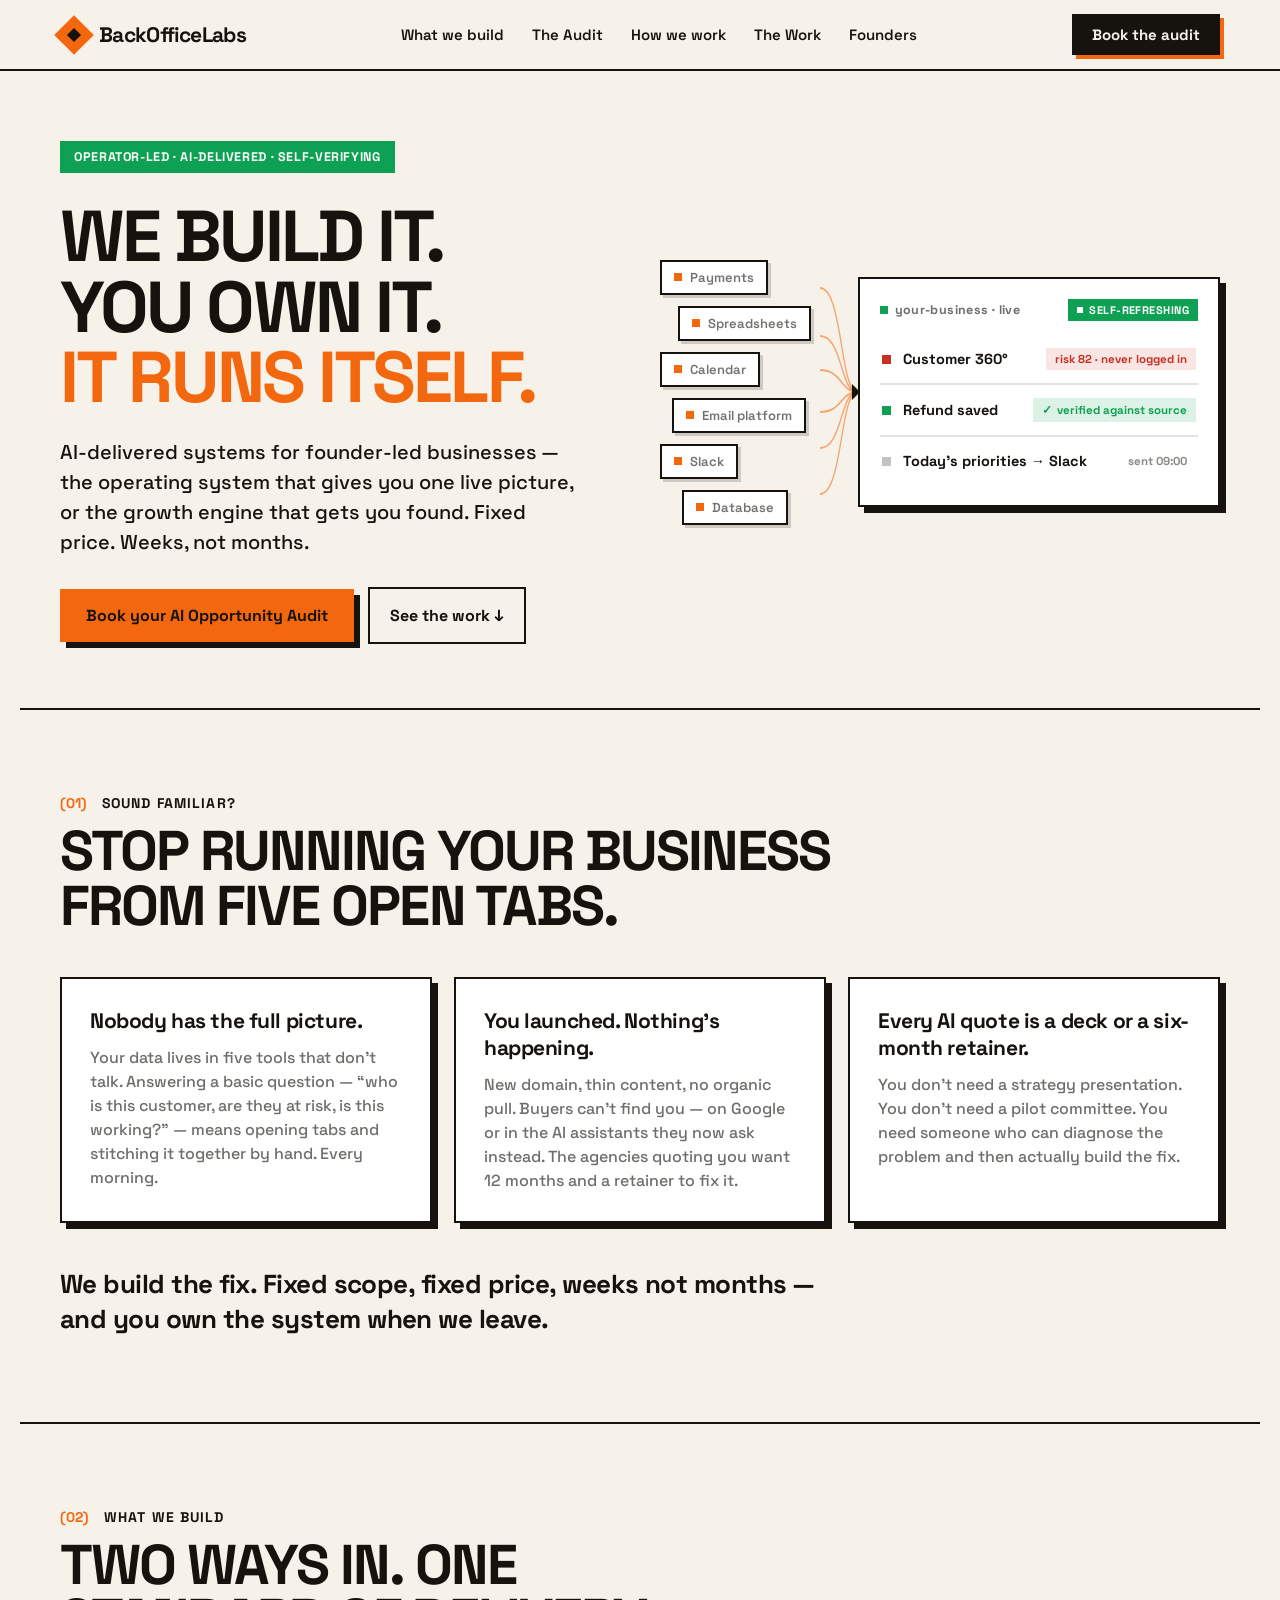
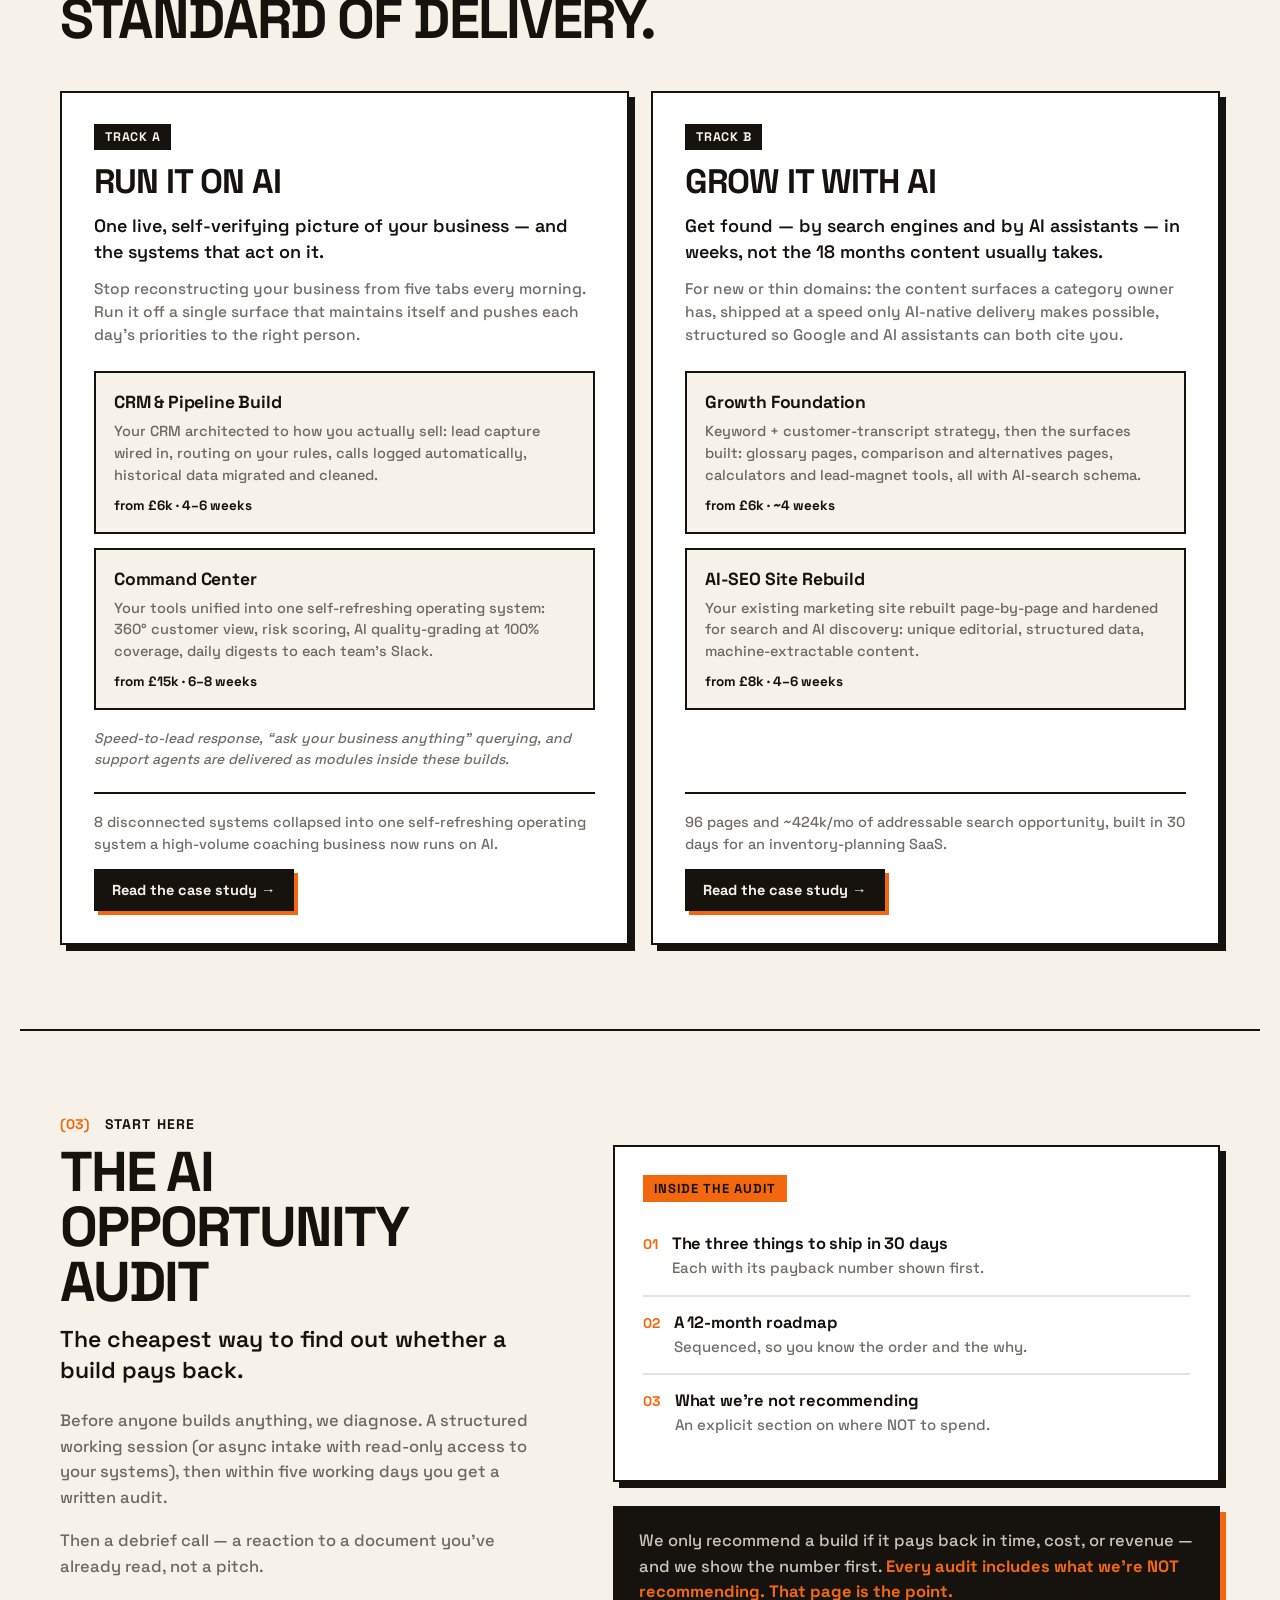
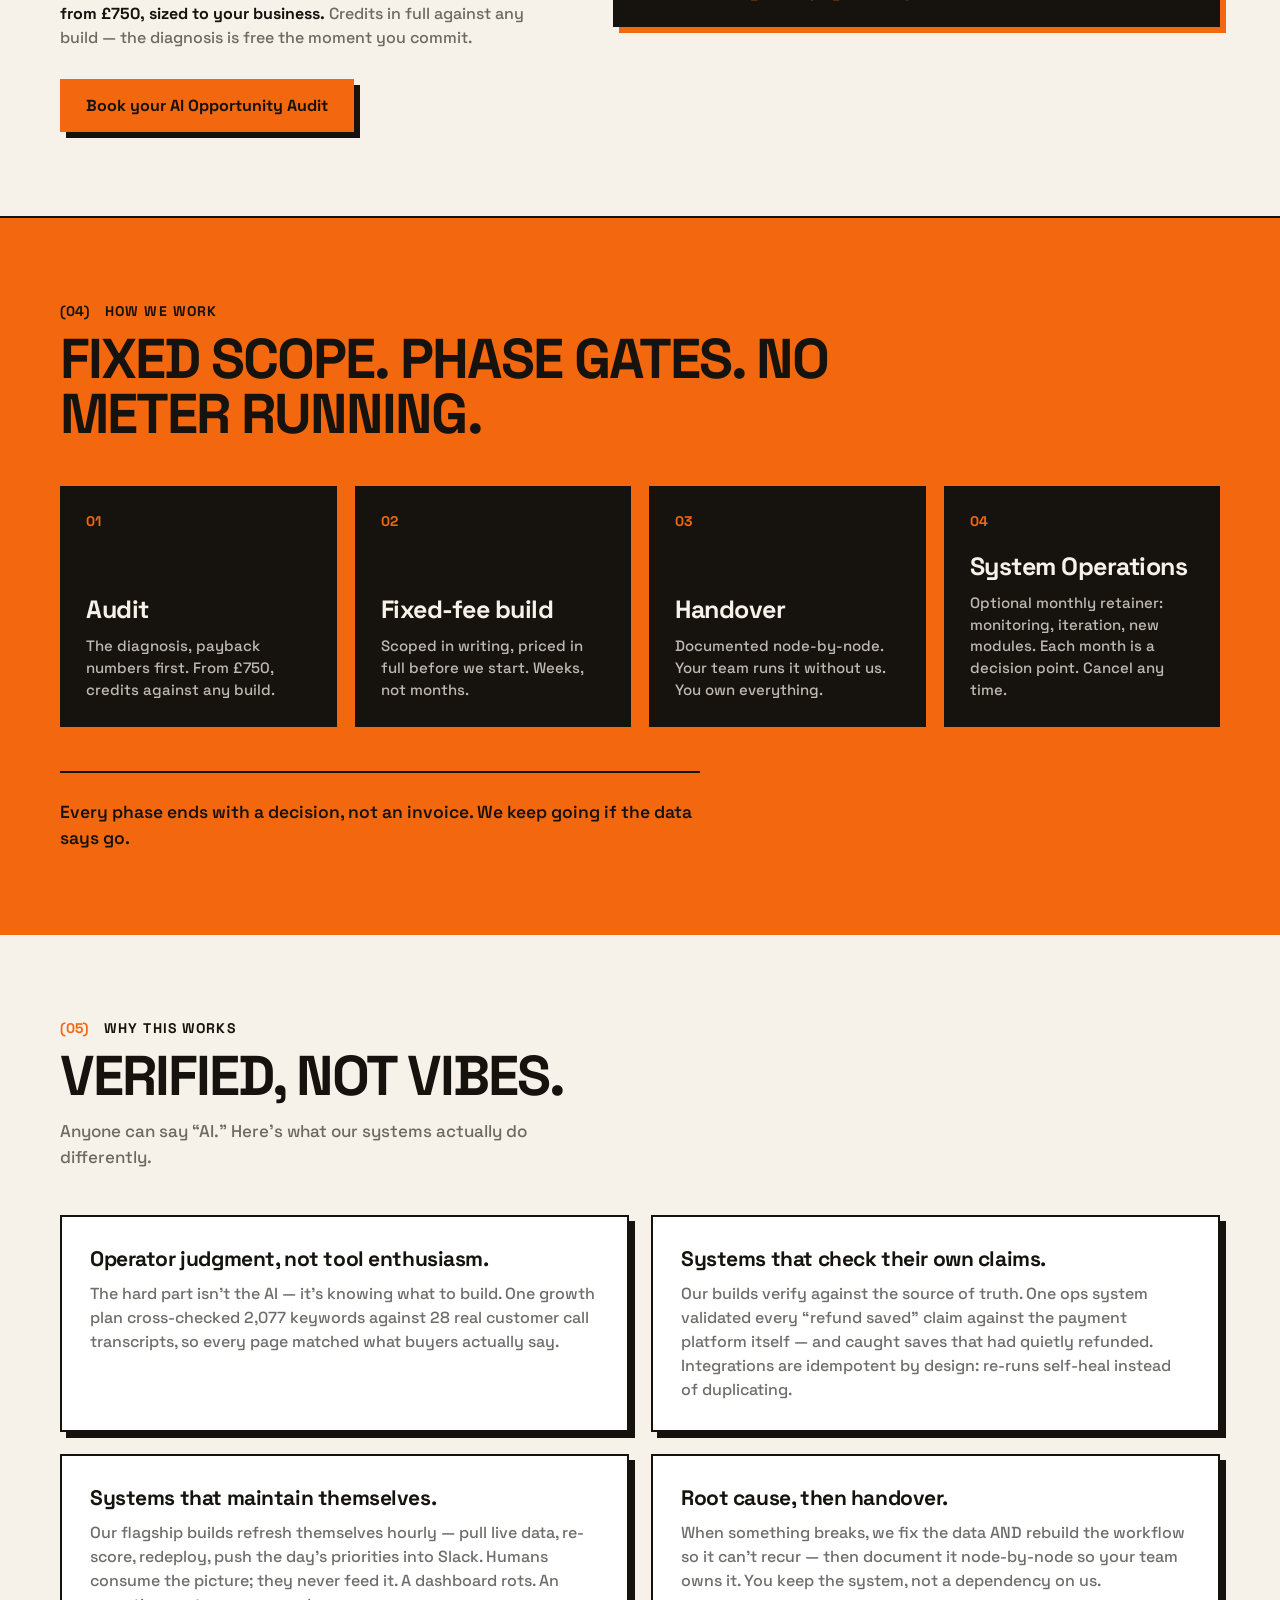
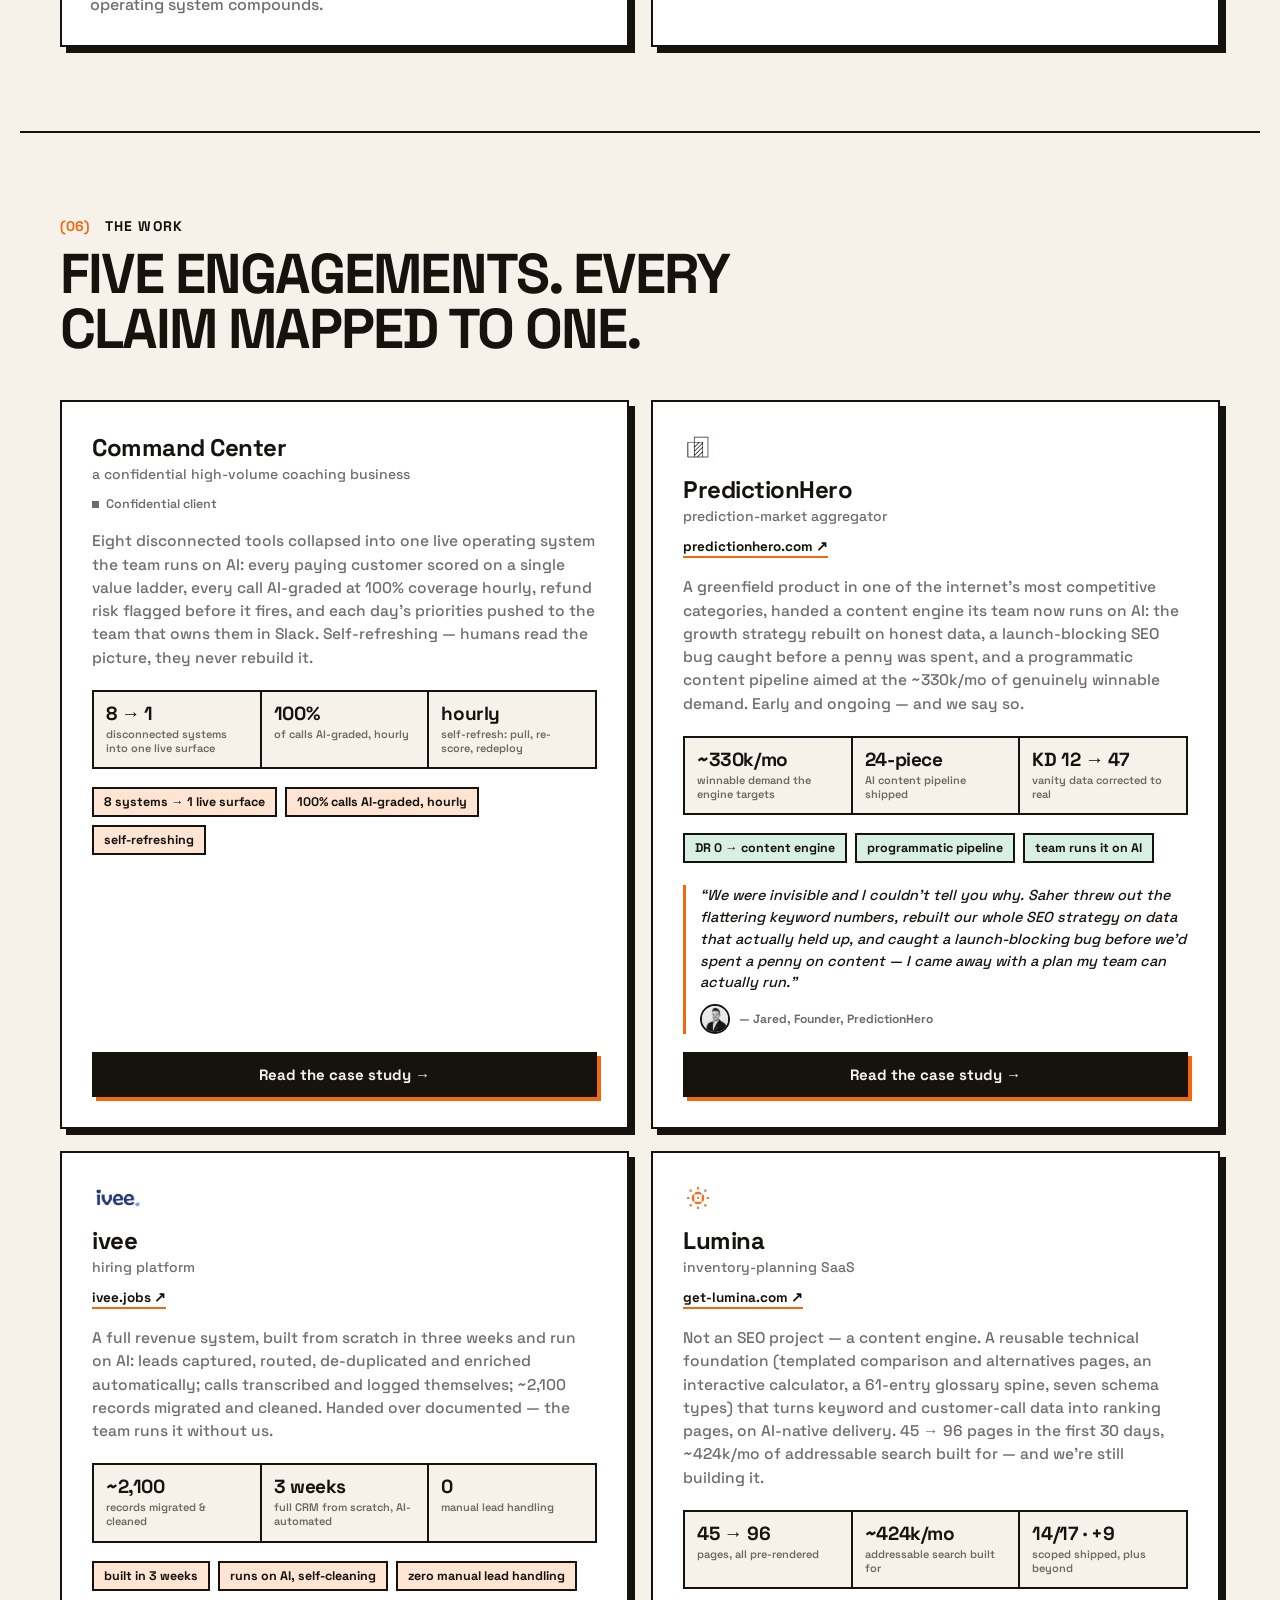
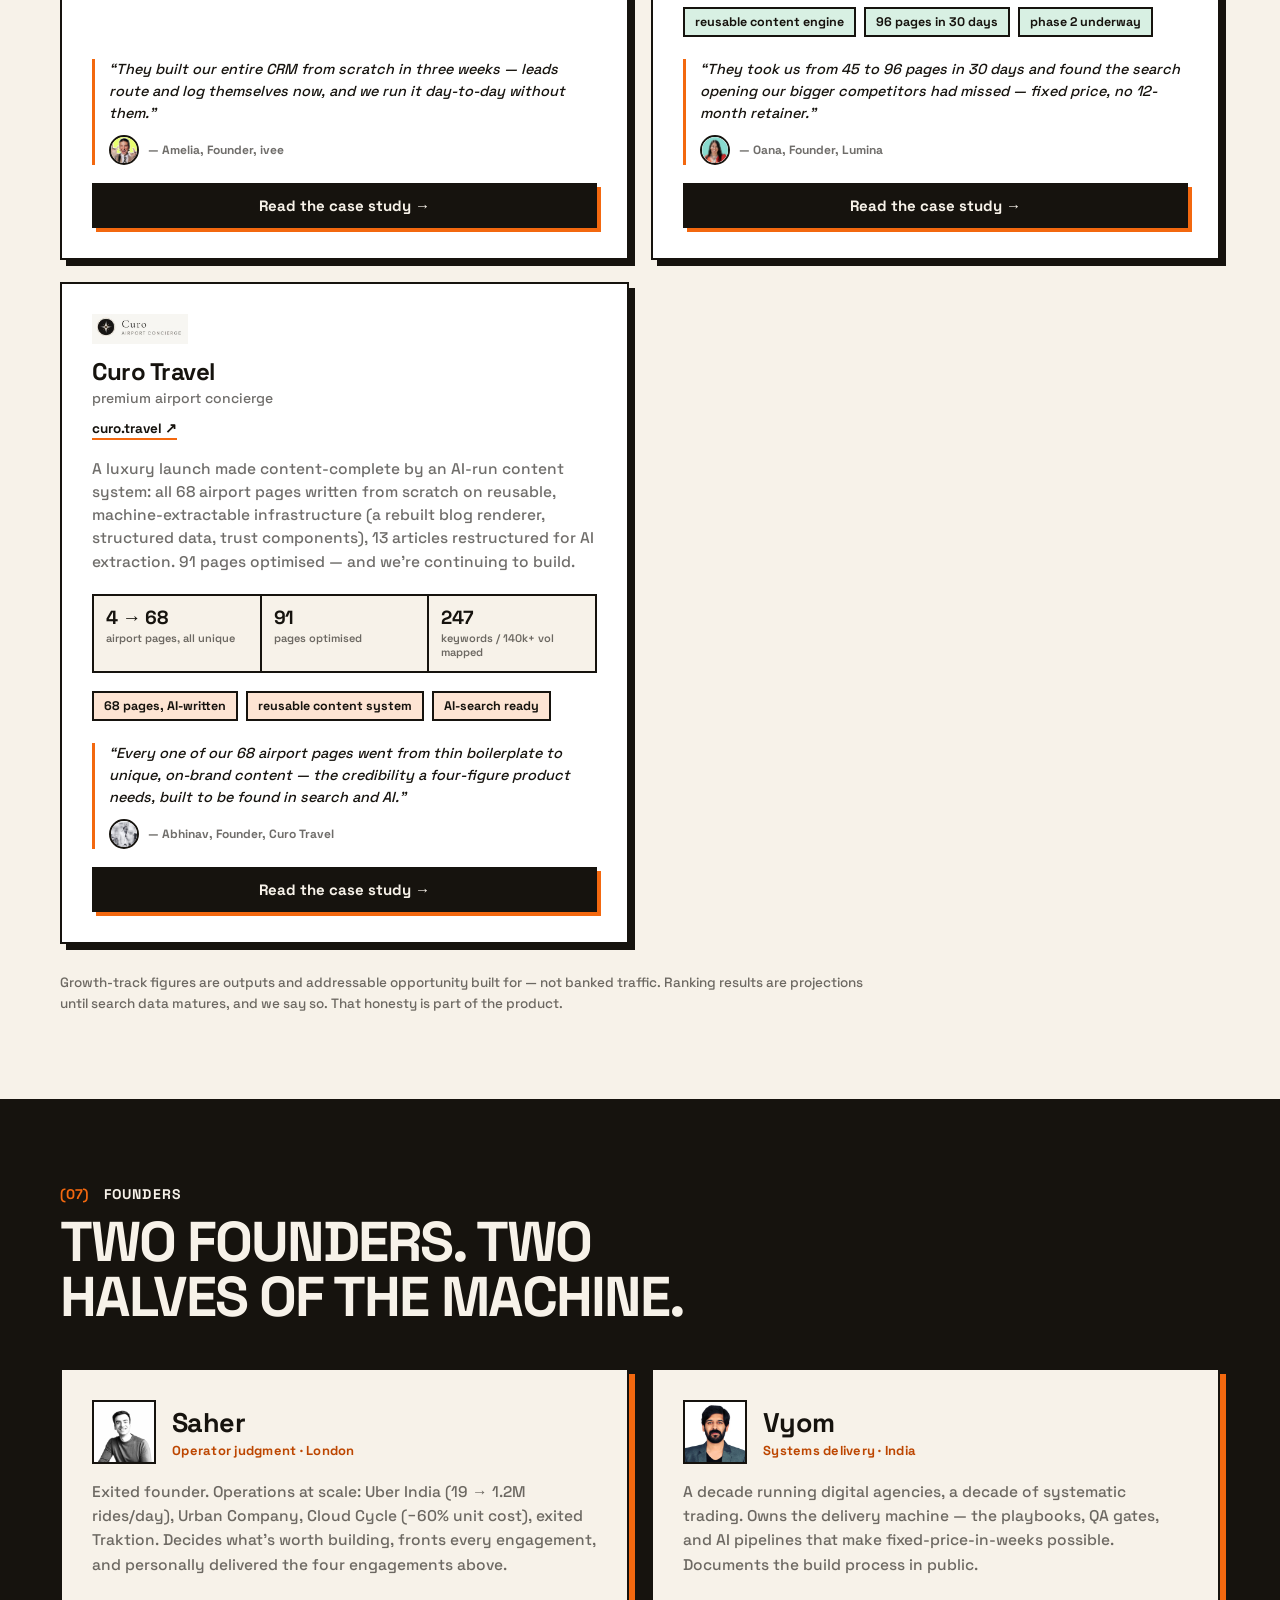
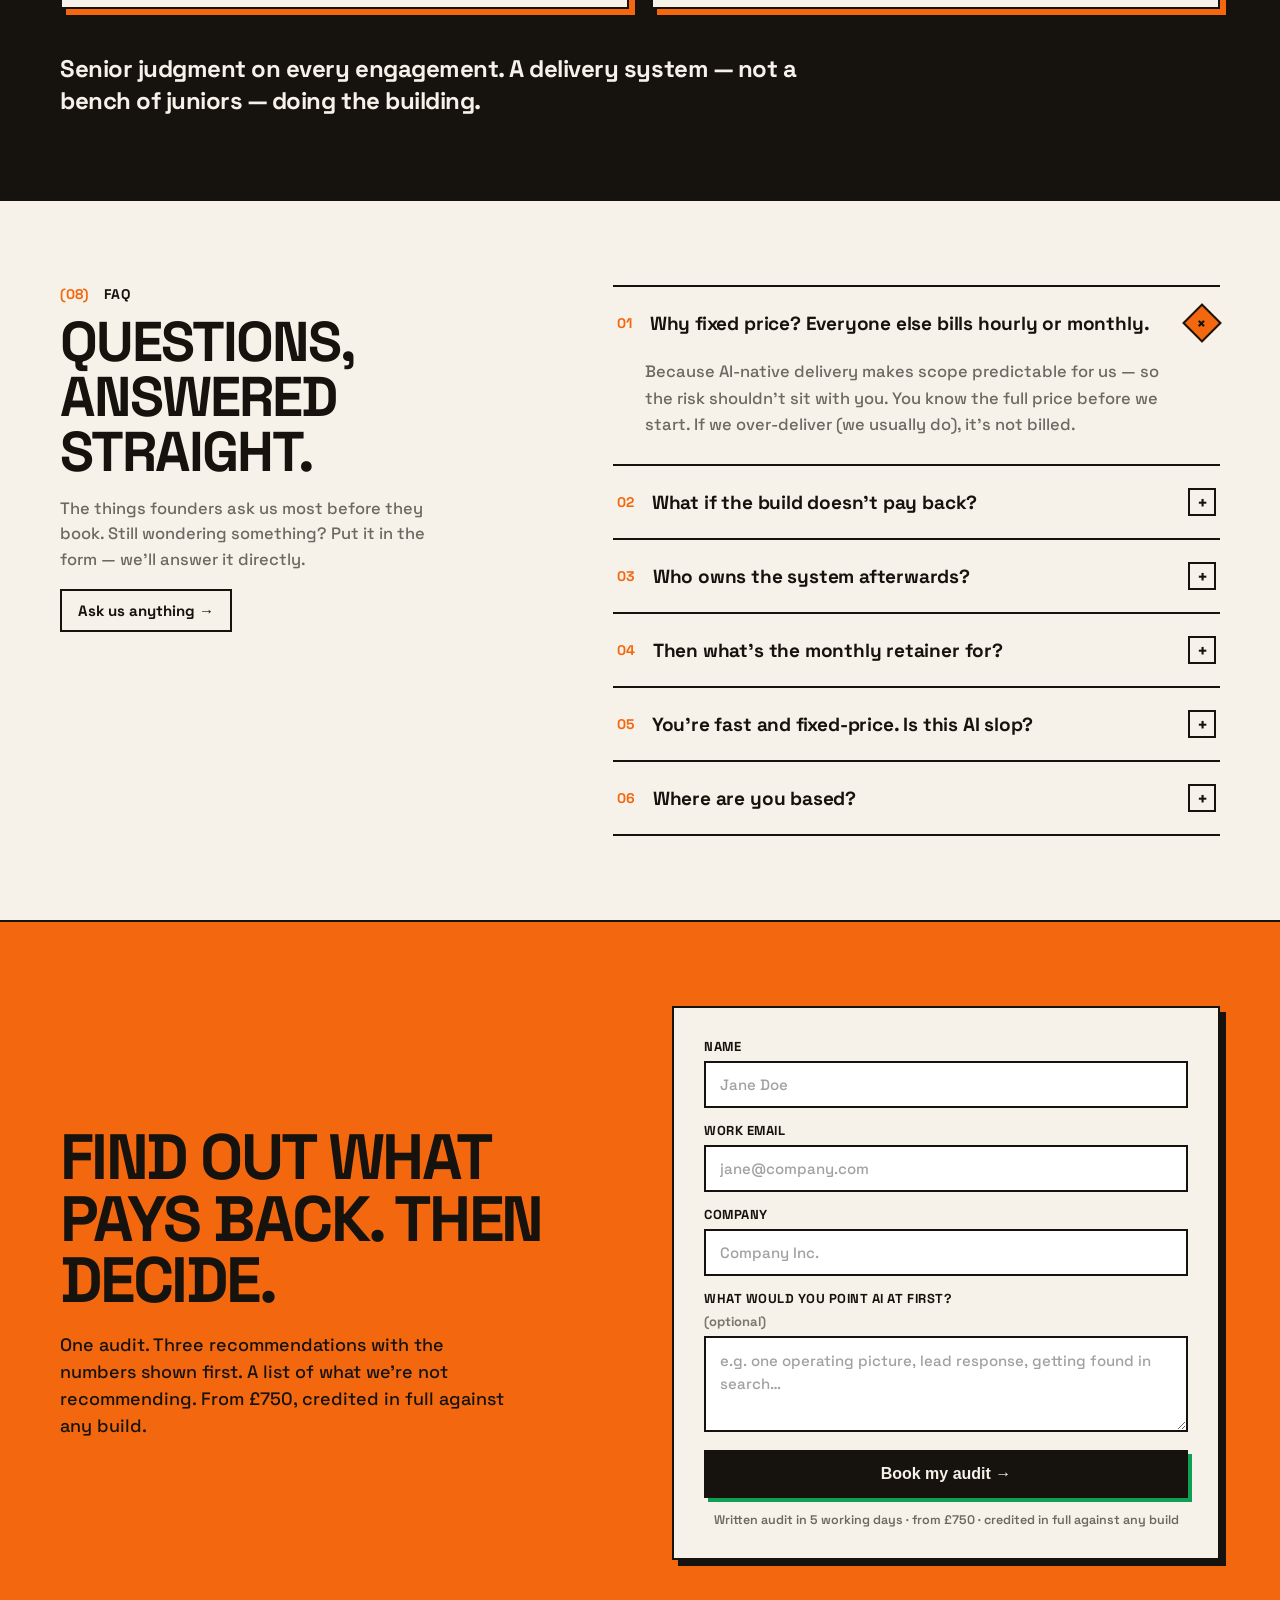
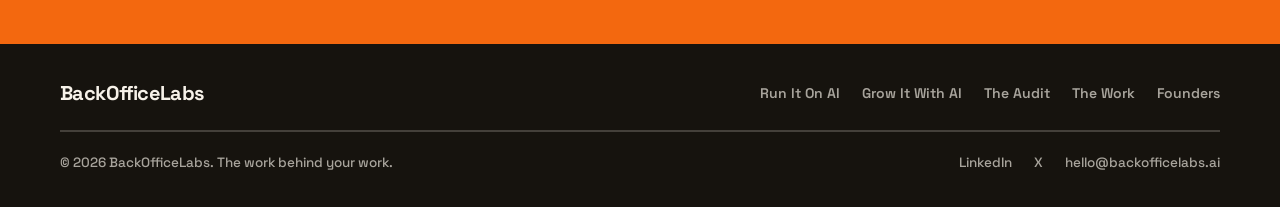
==== index.html @ 1e78a3a1 "Work: restore Command Center as the flagship Run-it-on-AI case (anonymised) Brings back Command Cent" ====
<!DOCTYPE html>
<html>
<head>
  <meta charset="utf-8">
  <title>BackOfficeLabs — Systems that run your business</title>
  <style>
    * { margin: 0; padding: 0; box-sizing: border-box; }
    body { background: #faf9f5; display: flex; align-items: center; justify-content: center; min-height: 100vh; font-family: -apple-system, BlinkMacSystemFont, sans-serif; }
    #__bundler_loading { position: fixed; bottom: 20px; right: 20px; font: 13px/1.4 -apple-system, BlinkMacSystemFont, sans-serif; color: #666; background: #fff; padding: 8px 14px; border-radius: 8px; box-shadow: 0 1px 4px rgba(0,0,0,0.12); z-index: 10000; }
    #__bundler_thumbnail { position: fixed; inset: 0; width: 100%; height: 100%; display: flex; align-items: center; justify-content: center; background: #faf9f5; z-index: 9999; }
    #__bundler_thumbnail svg { width: 100%; height: 100%; object-fit: contain; }
    #__bundler_placeholder { color: #999; font-size: 14px; }
  </style>
  <noscript>
    <style>#__bundler_loading { display: none; }</style>
    <div style="position:fixed;bottom:12px;left:12px;font:13px/1.4 -apple-system,BlinkMacSystemFont,sans-serif;color:#999;background:rgba(255,255,255,0.9);padding:6px 12px;border-radius:6px;box-shadow:0 1px 4px rgba(0,0,0,0.08);z-index:10000;">
      This page requires JavaScript to display.
    </div>
  </noscript>
</head>
<body>
  <div id="__bundler_thumbnail">
<svg viewBox="0 0 100 100" xmlns="http://www.w3.org/2000/svg"><rect width="100" height="100" rx="16" fill="#F7F2E9"></rect><rect x="30" y="30" width="40" height="40" fill="oklch(0.68 0.19 45)" transform="rotate(45 50 50)"></rect><rect x="44" y="44" width="12" height="12" fill="#16130E"></rect></svg>
</div>
  <div id="__bundler_loading">Unpacking...</div>

  <script>
    
document.addEventListener('DOMContentLoaded', async function() {
  const loading = document.getElementById('__bundler_loading');
  function setStatus(msg) { if (loading) loading.textContent = msg; }

  const FONT_MIME = /^(font[/]|application[/](x-)?font-|application[/]vnd\.ms-fontobject)/i;
  const MIME_TOKEN = /^[\w.+-]+[/][\w.+-]+$/;
  function toBase64(bytes) {
    let bin = '';
    for (let i = 0; i < bytes.length; i += 0x8000) {
      bin += String.fromCharCode.apply(null, bytes.subarray(i, i + 0x8000));
    }
    return btoa(bin);
  }

  // Error sink persists across replaceWith since it's on window, not the DOM.
  window.addEventListener('error', function(e) {
    // production: dev error overlay disabled (was surfacing opaque cross-origin/extension "Script error." events)
    return;
  }, true);

  try {
    const manifestEl = document.querySelector('script[type="__bundler/manifest"]');
    const templateEl = document.querySelector('script[type="__bundler/template"]');
    if (!manifestEl || !templateEl) {
      setStatus('Error: missing bundle data');
      console.error('[bundler] Missing script tags — manifestEl:', !!manifestEl, 'templateEl:', !!templateEl);
      return;
    }

    const manifest = JSON.parse(manifestEl.textContent);
    let template = JSON.parse(templateEl.textContent);

    const uuids = Object.keys(manifest);
    setStatus('Unpacking ' + uuids.length + ' assets...');

    const blobUrls = {};
    await Promise.all(uuids.map(async (uuid) => {
      const entry = manifest[uuid];
      try {
        const binaryStr = atob(entry.data);
        const bytes = new Uint8Array(binaryStr.length);
        for (let i = 0; i < binaryStr.length; i++) bytes[i] = binaryStr.charCodeAt(i);

        let finalBytes = bytes;
        if (entry.compressed) {
          if (typeof DecompressionStream !== 'undefined') {
            const ds = new DecompressionStream('gzip');
            const writer = ds.writable.getWriter();
            const reader = ds.readable.getReader();
            writer.write(bytes);
            writer.close();
            const chunks = [];
            let totalLen = 0;
            while (true) {
              const { done, value } = await reader.read();
              if (done) break;
              chunks.push(value);
              totalLen += value.length;
            }
            finalBytes = new Uint8Array(totalLen);
            let offset = 0;
            for (const chunk of chunks) { finalBytes.set(chunk, offset); offset += chunk.length; }
          } else {
            console.warn('DecompressionStream not available, asset ' + uuid + ' may not render');
          }
        }

        if (FONT_MIME.test(entry.mime) && MIME_TOKEN.test(entry.mime)) {
          // Strict artifact hosts allow font-src data: but not blob:.
          blobUrls[uuid] = 'data:' + entry.mime + ';base64,' +
            (entry.compressed ? toBase64(finalBytes) : entry.data);
        } else {
          blobUrls[uuid] = URL.createObjectURL(new Blob([finalBytes], { type: entry.mime }));
        }
      } catch (err) {
        console.error('Failed to decode asset ' + uuid + ':', err);
        blobUrls[uuid] = URL.createObjectURL(new Blob([], { type: entry.mime }));
      }
    }));

    const extResEl = document.querySelector('script[type="__bundler/ext_resources"]');
    const extResources = extResEl ? JSON.parse(extResEl.textContent) : [];
    const resourceMap = {};
    for (const entry of extResources) {
      if (blobUrls[entry.uuid]) resourceMap[entry.id] = blobUrls[entry.uuid];
    }

    setStatus('Rendering...');
    for (const uuid of uuids) template = template.split(uuid).join(blobUrls[uuid]);

    // Strip integrity + crossorigin — blob URLs from a file:// document inherit
    // a null origin, so crossorigin forces a CORS fetch that SRI then rejects.
    // The manifest bytes are ours; SRI protects against CDN compromise, not this.
    template = template.replace(/\s+integrity="[^"]*"/gi, '').replace(/\s+crossorigin="[^"]*"/gi, '');

    const resourceScript = '<script>window.__resources = ' +
      JSON.stringify(resourceMap).split('</' + 'script>').join('<\\/' + 'script>') +
      ';</' + 'script>';
    // Inject after <head> so the DOCTYPE stays first; prepending the script
    // would push the parser into quirks mode. DOMParser always emits a <head>
    // (synthesizing one if the source HTML omitted it) but may carry
    // attributes through, so match the full opening tag. slice() rather than
    // replace() keeps us clear of $-pattern substitution in resourceScript.
    const headOpen = template.match(/<head[^>]*>/i);
    if (headOpen) {
      const i = headOpen.index + headOpen[0].length;
      template = template.slice(0, i) + resourceScript + template.slice(i);
    }

    // Parse the template and swap the root element. Scripts inserted via
    // DOMParser/replaceWith are inert per spec — re-create each with
    // createElement so they execute, awaiting onload for src scripts to
    // preserve ordering (React before ReactDOM before Babel before text/babel).
    const doc = new DOMParser().parseFromString(template, 'text/html');
    document.documentElement.replaceWith(doc.documentElement);
    const dead = Array.from(document.scripts);
    for (const old of dead) {
      const s = document.createElement('script');
      for (const a of old.attributes) s.setAttribute(a.name, a.value);
      s.textContent = old.textContent;
      // text/babel scripts with a src: fetch and inline. transformScriptTags
      // does XHR against the src, but blob:null/ from a file:// origin is
      // silently dropped. Inlining makes it a plain inline babel script,
      // which transformScriptTags handles unconditionally.
      if ((s.type === 'text/babel' || s.type === 'text/jsx') && s.src) {
        const r = await fetch(s.src);
        s.textContent = await r.text();
        s.removeAttribute('src');
      }
      const p = s.src ? new Promise(function(r) { s.onload = s.onerror = r; }) : null;
      old.replaceWith(s);
      if (p) await p;
    }
    // Babel standalone auto-transforms type=text/babel on DOMContentLoaded,
    // which fired before we swapped the document. Trigger manually if present.
    if (window.Babel && typeof window.Babel.transformScriptTags === 'function') {
      window.Babel.transformScriptTags();
    }
  } catch (err) {
    setStatus('Error unpacking: ' + err.message);
    console.error('Bundle unpack error:', err);
  }
});

  </script>

  <script type="__bundler/manifest">
{"89759ae5-6e85-4271-bf36-8691ac67540c":{"mime":"text/javascript","compressed":true,"data":"H4sIAAAAAAAACuy9eXvbRpYv/L8/RcW3Y5I2BcXO9CxSKxlFlrs18XYlOZm+bl+pSBRJRCDARoGS2Ym/+33OUisKlOw4PT3vO36e7ohAodZTp06d5Xd2Hz68Jx6Kfy+Lqaq0EqdKTlt40sAfWa6uVVmvlqpqs5/[base64]/gLfR5VlQqH4hvTV1D/n4k9lydVIyqNL3ASulFJpe5+JZ/DN8OuIrBO6+HUBv3WxwI/uOXX4RW5cwW4wIZLqI4ED9/GI32730YwoSMhTcBtpM/i8FaK6Hbppi2g/1794S4lg1RwQ+q0VD6QAwe/2v2dfaY3u/[base64]/er0/PB5/2cwx7KMv3p2evjH7c3NGjlPtXd2fnpydH7x4tXT4/6PaSkvlnWuOv09ffXs5Pnx6ZYeNzUsVpP48oeTp7d8eQ0rGn959Orl+fF/bhnstK5a9b4z1mevTn88PH16cXr8bMtE1c2NbPKLRs06c/Xm7DWwii0TtdYrYDK9Xz4/OdvSb/P5RVnoTu9fHL941f/pUi3r+Ivnh//nz/1flPJvm/iLV8+enR2dHh+/7P+sns30tFGqct++OPzzd8cXJ+fHp4fnr04vzv784rtXz93HRasa2daNKf7s8M1/JkoP/v3fTckBFLWcZa7aE37xrBou5Wai8PekVMRlhShmInyBfLFal8jPDJsNCnzh8WJTjRCNatdNhV/u46MP9/A/0G/3fVs34qBn2A8ehA29TRZ7B/0Ky6Wm5d3+PTu+ziiwFwH774wjKBwMKBooPt2Fc1uIh+J7pVZatI2cXtHZp8R03TSqgkNRr2Q7Xagmw7K7Pnc/okJPbRk4L7A5rhoq//eialVTydI+gJGJn6mGermqK1W1H/jtLv6XW9/D/kJ39+/a3wl0ZKDhdJgV83UjkaT0eroQUotFfSPKupoLWYn1Kpetogr1ol6XuaD9mItZ3cASFK2olMrhEOof/HfQ4BG2ZkffNrLSBbQcjSD++HDa/u+1Wiv7ZTDwMU3lrnjDJ1KjVk2dr6dKTNRCXhd1A8O/xDGr/A0OSF+CUFOquZxuQNJQGVGUxo4W1fw5vtoTM1lqRU3kRX4GNaxLRW+pKi7zUfNf31SGVKjsefwSRDb8wiy9uFnUZgXqm0rIauNeQlnZCtnwSnFV5UZMFBz4IAW0zXraqrx/jV5hu78pbdomn6rJes7tPmvkEtf2g+GF/PHx+7aRZ62cXpkiZmNaLqhVXGqo4U+z583O760RSxsewDuePkr3M+u2KA5cf8LWXft36wH1ASYL6BlLiWK5IpmI9mhRAW9WuZhsAopqFIj1QFT3tvV+rsxqU+1mSm/5Bgsf5rmq8vUyGK8bKiyc5koHAxzBYZ4DD1EwZtHWKzHDMd8s4FIBL2hkQOtEp9eyLGBP5fe4UmDx6ZkbeXNLzT466JlkO7nQp6cKdn2rSGZWbkLNDO7olZoWs2IaTf29e95A4ZU4uOMs7/ujgS+TfYcXwxGcgIOBI4fw5PKp1R1Qu2Lnc/4zG1VVcAKfTeuVOnx9AqsOfA4X9vj9SjUFTk0pjhoF83l8DUv5J1nlpRKHr0+yoJojOV0ovh7YqoIS5/Y4OG/kFKjBb/FlLa4q4HuT9VyPxWRtTp2VamZ1s5QVXEGVbotqHg6AePWfCqDecBD4Wot1pVv460Je10UOd+dnsizhFiRmSrbrBi/Az4qJami2dbuezTJxUrVAMnjmUFNED2JaN0os1XKiGryaLeG3krooNyIHYhGazhHoK9ZYaL1WGpp5evyDmKyLMtdZOAykstTMnOMBc7Mopgvq5FCPTAOKqVrc1M1VFnDgM7zwnTBn15bvp0WWvZ7n48433km/1/ei+xWePXvdR/bk8DoX9TzrPVDSL/ZvqakrdKQe+7tvshFTWZpruNKw+O2izjW8keI7OVGlWJXreVFl+AV9dlKJ16evnoohyFGVWMnplZwrLW6KdlGvWyGnU6WxUiIrcwrrEV/x24XawJkvSjVrQXCzD4pKt0rmuOKWV9/IphriXmnj49GxIxDqhkAkFyVuF9nM17BndVaqat4uxvAEqAXUD4dNIzdDLPmNeCy+pY92xGOxJ74ajcXFldqIA/F4n/76A76nH48e+UxQYK1vsdSOePzObxifvtu3ZS1PFGLVFFX7o2yqopoPBzC+wVjQCKmfo+hcvUf/s1OimqZuPm5Ontx9Up54s/IkmpYnbl6e8MQ84Z+9U/MkPTdP7jI5ONK7zI4/PUEVJSgoowqMrMiaqelCVnNUMIEyqqznxXQsNvVaLFGHeSOrFsgZVFHmO7pfoIBal+rHol3gkflUXWc3NzfZTxro+kaVZRYszlZB8iO4xL5XnxFe7igGDUfBuU5f4/15MAqJZylbOOAHX+qBWymmGPgPaGamsh2+xTrejQJ5RemyqNqdvNBwCuxU6j2o1ypFauMdwxR2tZypHVBJVfOdaa2aaSyyQEswv8+oQ9z0Uq48bWXRqqXfeRY7zrBaems7N8LT50g2arYu98TpS+/WkSu4IWpRV0QKq0bNivemN2FPsnWlF8WsHQ6Y0vbEQDzieaNGflTI/CropCyh/roatAL1qatGyRx5aCZXq3IzYg013n2mEsoULTcMvLpR8kqLk+N/2xOLtl3pvd3dedEu1pNsWi93Z6xi38XZ3aVzeffx1//8+CtXx12XpKp36CYK/d4p6/mchRP494wnHfR5bQ0XKup/BkfJkPfDW9x078Zmf4yjuRtFNxdY57zIYSLPWtkquqE+q5s31bJeV63K7XWNL1zxAfGyrlfD1XpSFtMTkIuqqRrj6aaal57U7e/DC3u7RAVQ+HHmvfQ3m726vqQ9G1Ty4IEY+g8y0K+UcoNlf/klKJxV2C0Qm+mcLqV2+wyauiGy+h7PorDdR+J+dl888gYY7Ok7TuVb18K77u7pyPJ06Nw/[base64]/QSfwVBz+hLAuEZdgn1JFRMeUqTo4WaXmlxs1AtqPzqBtcSuSEOUxetr90ptF1jq2VZyUYujZoF5vhDtLlQbVSYHzfKnrBwEXL1MBf/eVLXpZLVB3HerBUQOLc4ptuEqKGnN4VWXheausXrsX0yK5wiaJeVZi+onj1PLxB2tKOCtfc/IT6M78Vz96xupkq7lcjYosnarwp5uyiq6/pK5TDFFVB/ofmKCARoqpqqppVF1W5oS90olI8fPqzq9uFDoEkpnr56QbpISQyZPzU1/BnkF7mxc4s7FtcRGwbxBpql+nW9BLpXK7C4gSKhZdWf7Y9Z8YHmfbGQmgQnUOqsW3GpUdCADXgjiQPgHsnjjuGc3BRliWVoNsQlTZLdFESll5ZFYHkqa+q5tH36sShL/gCty+7N04IVp5dxLz6WSmmaaCUbRdfTDsl/awjpA44d7+JHOAlCzlrVhBuHiKS7cb4lceiDx2MEnBZWGytLuII7qmUWRd03OoykCpQoX1XIIpBcrTK4ZwuM7UhS56noP3wHM1f9YNS7Z07VqpS4a8rSDBAJLBOH5Y3caBSXkG7rxicyUFCskRKpuE/3vE4taHjCs0FqUSzhu0mpuoSpGkWnl5ivZSOrVvHCB3UgLcJGXi5VDg4M5cas5VjwFUE85HswLFTYAyIEXkMcGF27cbcyn4FZqMscFIvrTj9/E9Il49kHpNBStQpnWbxU79tofv970jqTGY5qK7H7w/902m+85rYQ/5kCPxih1xOt2oj6kU3imaHeF7rV9lpwAXeUoprTChXaVGaGz5+yvR3qX6oGr7cgMbRqvgnENHktixK1gG2NR4CpjwWjAlQ7qKUryPC2BprOxPmrp6/2QKNaayWCLoHYZS865hLzUOTrhiheYYf+vmS9kk1byNKjan7Cp1lbw47GfuUkCf5dqP7lb0DqZ8wit5G5Px2fTuWGGQ/8+5w1mLF0fiBe4Rpk9Nu+VstVu6FX7k5HbfIHs0apv6mhV3C0H4vE36GzEAryC1WuQHMNwjDMG04+kT1S5cy/qfjisZ0mK30MgfY1Xl/B9WTMC9mYSUF+jmXg4gj/3XfP+SO8tOFfqAs4CZpH6YmIQDRqpscoBcO5wrMmRV7MZooMqzRJJfQgu+cagg/FgT+RTutQwPIWf1N8oZnJddmaUaBMhY5xSpairhQ4ZejYRGc0XZ6FzrZsKjqwVf7yS/KGYdXNdmo9vUGhQ0ustaXa1d3GH2PpwMoD9CmX+khpwJm1P5ck8LnlgNt7aHX6vkQOHW3WldCbarpo6qpe63Iz5g6yBh7aVWANW6OyaqIE+x6Itp7jdTATOKFTWZnjBS479YoUXFSbZYt0ceEZUu/VdN2aW49hd9BL00lUDEyp7Xv2zgFnce4PnFwJPSZpT7rcr21sLw0TxfcQYe45q7oA9lxRhdCX2RrNZUM4D4MZGmXipFOPVRSsV3hmWppz29tqulHBCt0JOcoIDmmwuODCapzRiXJ7nuqbNfWSNtxDe/qjTsSOHpbMGyCSVKOmqrhWr5E9wVafqFndBL4w0TVrjLcmJEH0zgx6DK8MS7O3NtDtTJQhH+BY7FUJnfVWKzyGf3GH523nce0NsuWNxP+Ml0x1l1Pc+Bm40/wjznJt6NI/x31dQqxpgAMlzesslftOCOlT2HeDYzexYLa+SPsdd8sEjsTRa/SfcGd8u2jqG1z8Y9Ty2aN9mGXZaE+08ooUG3wW1TOenGvZFGSObmujfwJlFGnYnIoWBUhiatvryZww0TlvskjCYbflPmEmkk/Co+Uz6Wo+WVPD3fh8Wppfr6PxtYy/Uj/zSdqZhx+5PZncWDMJJ8WdNmjPDvXUFcEmjbdliiA9TQrTpEeFHT1ISIhP1apRoPfOQcTX5mCAv62zOt4AQdeOkm4xNQ4b8EsRk9dFNeWpB1ESqZjc2eFWx00ArSxB1hw0Cld3XrNf/bK+preivoYwC2LlVB/4GTaVmFhRG3xIWAV/o5yKfa7aFkM0YBtI2OjoZjnQLAI5Jz4n6qPlx84ADvrAciVPQ/t2YH8Mxp4JYCmvlNBweMPmATUxnMogME6bAuUSjUTHF1TRqL+ulUZpl40AAZmSch7qWjUoCoE/DASNlGB+ywbvxlYf7OsT3oYX/jHYdCjigs5rDGYBBgmWPyvv0BjEUCtFfbmzYe/rJ1//8ygbvCNGuX/Pm0pYC0NSRV2xbTKgaBIzyXRRVLPaHQN88aJaXrNhZJjYLWPhV+JMR3PV7iW97MxFcjj4UuOZAtvWLTw6kpSyqMR/yGt5hmsXEnkmvtQD6u/br97xH4/fOWuLcFp6G3bjOxjwf0f7waRZH4lZhXfxoorI0Q0BLWvBu2wh9aubyk4U1THyR923IFx2HLX2lh6/u9XFwa7J0/VyuYGJDq9Z+NitlzhI8byADx3V1bWqClVNA+9dEKLM/VEvZFnWN0L9dS3Lot2IKRiLcA710Ru7ub1uvl436r//[base64]//[base64]/WzzD9oUdSUZZH7Mx2DvSRXom22XiiAjg/0LDMp/yVk2K6XgjQ+Slo6cRQJTzgnDNJvyjR267zkjyZ4U2U3MbXK4HKx8lGzGqQBwoKuXJbAi+x6BQ4xqIDuM3KdqBNfQu5WqkK5HqoVq/BxUflvl6g4RhhWlrnTDyUoBAG4WAsrtTGBlHBFVu2bVNM1qAEODo7s449Y08kGAvVTrMRcjK8YFOtbVPgRcvUho6IYLtCt0/zPe18n6OOw3HfoCYV2EHGNZkKgc8taw0+9ssl71DtaUhJt4fMz1UHeoRLovhLa/ayc+gzY5423q2X8Xa9zMR34Jhdbcz8YssgLUlTHXGmV7NLNLO7jfa6KZZ4NLy7NPpp/[base64]/iyQ43QS9wBoJWjLhRMukU1H7NcD6OYwCqTHxierXM0caJTp6lVfIc9jqnXbYYx1NQoo1ubKFABURV4JF+Ket2u1q2pzxh2b8jTDY+EIRHk2B1Fr+HQfooqP9rTbPwgnYmzX/E64H5ZGE0a1gk9hNJ7yEmEbBvDPopqtW55YojXQBOWG1a8l6VWemx843BAPBLaEW4InmGAwC/cJp4q3daNHxJ5g5MFn7nJNAwzXslf5WXtnROOp+3HsQZIC9+rzbYjwr8i9519/ulErqSDc9omZLyBGIqCFLIVnAh107IQIr7UGepHSDVJy7Jc6xZNH7i78sQWMv9Zmw0E8wqum5F45KsQzLHZexQTfYJIOmxrNDmzzVzTlmqbeg1q7EVdtxTBukQ70OiWQ3iu2h8bWGRUqQzrdauac7xnFVVl/rzBEoF5njynnZfxgbCf+t7HXuS597Tj3hh84d13UEHCXeVmbLdiJ2f3wspgLH0Z6cWviAIPxLf+2MC9eQgOw0HJR+L+6L7Y8wvuG9kNQpZBUgPbHcn8RP+NghAFwKvYhdhG3033WVMvKTYuXocj0i/gOuCtNrx0tYkxD/ibge3Ry7pV5qCE3Wj6YcKlDDOcq0o1yLMh1oA0r3BM9XZ3OPKipDo9j76AZQjGYGxK4iC2AO3uij/hkVLX7VigqqUCrWXdiJ9gqxUVBrnS8EOq6eAr+OyArwP4GWCu4IWgWkOQ4SDBEk7JeJkTH1DvV+SSwOdmsWWYI/YON07ScPSXG+dMzmcn48vMOJQXFarW5uT2Z2yB40nbis+QoozW3widiUo2QEwsXX3wtb4pUPD3F1jgqZQCktmLmdzgmUGRsQzQ+9aDrul++Zpwa5Lf+RAyiS8Nfkzq2xi+pvv5GWLXvADommQFPqZL4msD6LL1W4vq0l/Bc0B04Uq2LWUHkcRfsux3v6MP/G3gdcgHxnFdMWEoRhvqqCLoasTHjNsBbJDsqK40iNID7+ALV9BB+cQNGxSfO7dsPsgugj68NmhA6T7E4D57yXb8E5OUkjiv5LE0FoNnhP5zSuA/qXYsDE88TjxF+ahL7WsPfoD+wfq7j77o8Neg77agP38f7vVMZh9Tz2jjw/nzAgCD0kO0uEH+EMNewYABQChQzEary8svN2Utc3EQls8u+EX3C3BF6xaHp8H0xcqQu80CVDPkpkejsHGrF3kfL0Li4HJrkFyPW7S2M1mWIBSu54vUMZJC52HVmWc9co6SziYdlnBQJMdnx6c/HD+Frfr6zCq3r9RmDzU+Y2525v+8uAAkuOgJQuDRM2OYxpBSgJKQJTT8vdqwyepsgXc5792pmoXvOOLpcFKvWX4+VTPteXamC1jHv1AmXkj9A8gcoNYnxJ/UfSOcIxuGCOH64Ic9GwQ3Dxgd26ntfM9V69XwVJHpuG6iaqCcR7PQNtf04AHXaVwaeVZCwksp7zzDZIJiqH2wSCFDCcya6an6Xm0+daqu1OZzTBVW8182VXCJvGWq6MX3agOj4Nb/iF0y9snEDcnEYyLhHhqHTgrNTJm7fw7G/kX/fgrH3V/ON5WZfywyf6n3xOWV2lxaj37UWWTivNmwdwdDMhg/nUZpMOeiuFxU4tLO1iXj2dCkQtwma35BN+ZVhG64cM5hFXQhh2sXe6xPF0WZO5UGxdLzhQcUWtAR1OM6ayxWRN0eGmMS3uF+0lndzHfLorra5enZwXUaDcKV6qUTnrPk8kVUGIRfpp0hmEaQzp3nA/o9JFswDiMWsmxSOoZr/BFSFHqqZr+eQk/V7KMpNOLqvRQalbuNQhs1+x8K/UgKPVWzT6dQOLRupdBTNfsECoV6Tmb2AD+SVVW336nDdVujGwmo7racQ3xP8o43/+ILZ0QHUCczjrwPHpjvSKDZWpp87V+CHgNOheDD+KiLI/t7hc7+1tgHItxZaZHnbdDcu3CT8bZx4vj9L/V9vPPJomLatiYtfMm6jzPSm5JHjvODsQ7sjQI/v5y8UtnpfSl/[base64]/VWbdgRGQy7h/op5cGDWGmBWqzIWcA5G220CSsVlXeTFDz2ZgznOCh6CRMuxayjf44Qe8oHYeIu/rPL1Sm/[base64]/L07riRQTeO3pVgk0QrQFX8dQ3srMgBQWi2IZ4pO/uDKzLbcC+BWT52jX3HRnU/vBdpaqJwrWsSkFRQN9S8h/9vakJdw5UTb1HZ0DhhAke+xzFErvVTNa2bPLKJNkqvAO4dDNkzw/xtUJzyuAAoLWqC3LP7s+O/x+4WjMkJizUryc/JAT1hpGBxrXDjrCiEgS2ixhVRvSeCEODGT2GkcOi4LYi7j2JUcUA3i9r6LWbR6nJ8F+/C3Pil/ajk1Qu5EjXFMxsUPOM/hie1q4l8RyDEEEzcXuIFoarroqkrwnbjD8y8XVC/UcXCxn90mmcvhmoe0LhmZzryCSVcSnDphChv8qeFj12f2sRMV3W1o9BZA30ThsQJjavUmN0OSNp2NRXVtFznCiIQm40/ImgUQhdb9tsfMR8k3EzCZoVjyatqXtVwFBZtZs7stKgcztEYLwoE5DrwvdpDydiDVsZ5tiPtvLppitZJ0+45Xkcc/rJwsGR4vgCTZbYI5ADQmrjsbsfebVhjMUBJ9zOPJXrBg4GGwrGc39SGCDULMpSp46b2zkE+LZ1viMn8oDzaQIfzJEly5KJqyNZ/o8QC3DALPmB5QMTo7zxnOPd/n1nDpty8+SheQRS8f0GIwuOZhums2d9eKm3nZB0al+mGKDFSLskRWNQTSM3hyB6u8+JaVc5K/DBwD/bF8LyeanqwI1dFtmiX5f8iKvHOniicIBCM+Ag2mke80jeq8o9bmBM0s9DZo1UDtx/0ccWthd7wU4vbbD5xCml6RnCgzlrAvuWdZ7h7Ow9pJweI1QgPTajynVBMVtTGmu/QuXMmDryriXczieNt7npLT91REh3y9Mt+h/xWe/yFnII2aMv+SXOMfkiuaAeDjmc41AAc+Apf8S1litgLC5ma7Gq4t/zktkqwGBPSkv3FPRkKyInEVfREgu1BpEQCgRkAxhsZsgRuGGpJxB009ebrEag+vghtQXFEki0bKhiwZ2/Ny3d2Otyj3jsrgmfyVjNizZLc/8B9FwIBOfbdRJUDPgzeFkCCn6kGoPXqyjnbAteo1A34apRlTeFg/tQZaHhU0nDLzxG/NgFpK3bEE3+TReUPDsRjNxXYSmbKwCzwn+xmIRTAyyXq+cavxfYLgzFMyEf0iWPtNuKsEAfiq31RiD9Ew9oXRYil62p/W4Q4uoV4JByOrt0mITH1HiTxIeHa2cYP0rNG8S2ORk6Vrstrhz1CN/PQV8JEr2dc6LV/XbIBjfaNNcV7z/Z7N1a6Tmq8Q//+5r9tq/gV32HDdF2igNX98gtw8VgHGXry9bseiW9vdzYavKkwVH0g9tiYH0wBMOJgoB9nF0vycKg3GpX4SGvG3ax9vuBxy028V1trbuddh9eyrtRhlTNkGBx5dZkfG/mwUjffu7mDVavUjdMQBF1z32XUS/p4LLwX2Gfv9wX1P3hitAreM9YweI98AdC4HNiedYCTjkrk1VtFOg514l/SaJ4BbgEOP4BR+RQhD1reIuPBazOBVirvk/KA5KxSxcsS5T9L7OwY7+I+K978tgn5AlQJht9ap2MZ6mIJBQHU3GA7Ujmi3ZoeIFZvGD7YEU1fNcUcIAv43IPTclqvipRcylGZP38Yi0jyv7uMS7KW+dzKWU6sVY42KaULiFmEh831I9wAwROZtD/2ZeZaYnlN+bRNNZLUlajTXwOMaajYk5PAXVrZzBWjVNngFaccNEIHOK7ynGqvqXoiJ+QUSu4IrDekVEte0ADc1022o64kr8KNSUuI02A0oHZQY+g/GCRhYiEA5Fo1Deb0cPXWnMBIBXv781wVYKpBIQpKL9DZl+yPPHMK6JVsPP1a6nZh3piO9vLUjiDyj3B36BXZeS0UwWuYlzpAn0/KGh7TyYwc4//ukWdELM30ftOZx3+Ma4OjxT7ZiVOWukF+0S9ZiX4x0S/08QKYldx/vqWi/kuP7wn4Pxeg/34XoNvvKP3ypAoktjtZeDrS1Q+qKWZkWrFQBs6yGRg2P0p2KjRqqH3pyeElGXMmaxxuAVG/pGKXvf3yUJRCCa0gfm6FXIpl70bJgAGS4RciyDJ+bLyk3SPrE4+fdA1Zgf/s2fHrQ8yvCcw/Gxjn1bM33wVv9gaBMvNYT+WKJF8IJcLDQ9cM7gUeBCYEBy1tOP8FYUfdS9iQ0bjMoonCmi1KnJl5UxDNalQEPkrBpdBr/26GRkN8eqrm6r04ELtvD/be7c73o9fN87q+Wq88y+LgYLAnBgdfDYzWebCHD54MaAfENeR06ooD7B2bqoZe42MfQwh8qzshKkFX3mIZ3psfwovJ4HdwWAftdvYQAQyfg42HskQaFBBy3kIDNTqeSM7dALwXcr2Ihbx2xmln/Wc/iDgzgu/K8ULiwRykeYO4ZA5XABnmOFyNv+w+gsXoruKb8LMhxT6Em0S9b+1E9zczFoPfPdgddLnMHzF4DP1DkIpbBlgGcGcyGqNm0l5F2AFOAgZVj1eFKXpo/6KwWrTOsAcSIEqjL48jY1sFmds/gGCt3osT/H+DNk2oI7PgcwukwCPv2TzekvkBb8yCYHrtVQxb9rALntaEmwd8BeVLmCOKRy44/YQD3ZuURZWXm8CfQlWAL+YOazL+EsL1pKynV2JVY5IfMFGRT9XxGWG5BdouSB3v3Up9fmie+wzRu551JX/KZVgW06I19B1m7UwL0l6do86ZGezhIUrT3fIo/gDgjGkavV6aJQp/nNuT1p49LbVq7wVnLb61CB7Dr/854V+4lKuTqq1DOWJMe31s2MZrTM40xqvuWf1MNl0ITQ9RxPgcWgEn1ETiilhBdWC0afScz85BMP+HLl+BnAB6Hoh4KwhGpvhFjUtmrlWeKJJMR03QiUcG59CyoI4gZ7Uc3jUw/tZLIRMKwumIQQ4XMv6Xe9FjDtb0w4e2tEj/MF1VHI9kKN6vyfTIDC8ZFCfCiCZfINjrK5SMX7xj7+2W6ESDhp+GIvAFnUuxEG3SjUOk2pEpwRUM6ZuRwTJDsEQUGRGBBt6NGbcaLwlwnEmGVUT4AgqGJodOPgsdhRpXFawVzeq6RaUKUS2tq/A2hZgD2sOef//FVxTnYPcZbQpQQjs561HEji+481+NxJ77Mswoy6hW3tR04k94qx+5XgwGkSLb9rDDJOFft4L06WxqwejE3UFSzRBwJa/XMWMyjY3FYODLTNNkkMvUa8tLoWdvXj7lJIZIMxkI5H0TGof9saPUZTG7JLxYPIPIWYcwWTR6/XLQG5ybBoJdzlRclYGVEMdnzwFfu1mDr4+u0WcI9KbW/5dj6ICGwensJour8qCY4C9wDaobzukFEsyVZkdJikMWea00nMYo90nvQHRT5M0JnqiQqu0L3rGYmc2+gTM4Kj2KmVHvARt/eKfoQhFzh64BIqA2A3gwqRmHnF8TrBHAxV+pjeZtvmFfmzGF8UtfuUKa02vVaHVYllapYVBn8xrv6gZbCLGEqUh3g9FhLB6J4WdfwF+3dOLbO3bIKgGNm7JG8YY1PJLZZTh7vxp+xZ/DmCWhBNYZDrInsYfZOh9Z9pzWiyJbylZrvQh4Qp/k97gjlWD17p5YcVC359yynrSNUkeImovaHNCO4S//XJnV6yo3EqGFZKdvPQW7qZ+J6ZYjxztXxKPg1u+JTeaQsXYjt5W36aFYmZZWRHlH/NvCUxqa7iN8ZzCS+HTkw7Hwli2YyUcHCRG4V/7ltjzxN/LyCoVAHHJLCFnPKop0ObG/3UwFhzWLz/[base64]/Uwbg+G+Jb1tFTfO2C/Ax+XF8WMn4Hw2Y8IHrgeZj/VRTUENHQ8tj7AsRU2M0JUJ84Oy4GcS8V6F4LxQNTVslQkQ3uHypiUtGazcahovLVS3iM+tXiguawMw71m9zlpHhtUH3HoG8Z4zgq641+GloYgkcHHKPbxp6llKVdeNQFK2lKuTAZmuxtI4RUlqYHTTckpJ6koleSZS2ZaePjBjdhybJgjo/JTceSOYfzDh9CBdvQB7zmETChXLhCwo2A0yDWMEYP99AYV6/+MTYNxnLk7Jo9c3aCjODZZzzhqWDtUXV+hZMbl6ZPgtUvJ43mUeMqW6MJlLm2hncyJMBy4fCDevnNS0tSKR/ioR7tFn9KlMbo4otgW9wHeWxMvAaozRWB7lkVGqndqpusPRIkP0nqBW3YB1fCbbAUcyq8kWUNLRjd9nhxkMiMcNt+hnMD5K1jXHiKLg++rR4/2STcNtx7jgFVtMAQytWhVl0+RyKYIZHM9X/wX8ywIvzDsJsG3ZnVzLKcL2Ob/aHzL9azDrPjdUYJnha8SLMcUSFCEa3Ec1WNI5O6k5FWWQar0DSegsSbyUT+lkeLlQ6cTHebwrATTGaZ6N7NsQjTvSGOom6DKbCd8251cwQcN59Br1A5JzuHm/JUk2tZWQRrv85gbR4a625YjzaC92/MHhOmiMyGY2VNOiYVZ6IpGG9kMrWxpwQe1PNfOwYCUwybBm0kaC8ZQWxXFW5rKPstkQiPRZjcX+xD/nnSGhXbTJTXAz+mkVRcyUd5jay26UgJ1wIVQGuDPsU1fyTFgtgGOxPZTA5pgeDnR6AUpJCAls9dbW0zXJd55ADQe7Had4yDiNzZJcsB0/HWydcWHj38HpCOIlhtVdrBgl36JS8vAzPpRdVH1ERVDPdijDh3jlTdSEydUIp00cKSlsxdqTkfMoJwoo6O5y61i4BfLnDvK6JYQoULrH0V5MTMasrfXDxEkPXkHnAGwau4cdI3qchIkphSXU1nCWrfqiLKhfVe0+tJU5VArUAGBw0LvTWL0ZNJda/WtJ9AZ+EUzc3H0tQ/e6MU/H8IdDIJVZYMqMchYyZgdy3XZFqsSjy6zk0zuVYq8Bc+wed0Uf/Pib9G0bYsB5101xRKR1oGwgDHgU40TJRsybXvr6KqiGH72sr2pk/2AHJqAfb3HC/0So6jBNREbtVyeanwmJ4DXPrSNj/b5O4DrDz7i54en535xL4z6zDz0OkORze1CFW5JOKEmbEUF27ZVhEth46IveFA/[base64]/82MBH5CvZ+a0l53t3701MXCvKrMx5E7gO+E4KicziY6HVdN/R6EA8rDW4f+8IYKWYKb1Y2rDz4AyFRKqSjbYlJAoi/[base64]/pATx1o2/WaI63ft7co1B1SZPB9oFAfez90uAwXffOa4EgXycrvJZqJTqOPIINoOEFFdx6T/1HfuIJCMLjelm4d4JPPNsInnzTEJ3ca45N4kE9uH2Vw3v6KMXr13HmE3je94/PKwOj6mkmNzYkAn4FJpY/SO7Gq3lP4UxmW+ePvxLC85j6JYZnvb10wL57219BiJxlIp6EOKSZzi/QSRFLW6bPDnvFBfOm1cSkwE2o4PSinVLVQsxmcw7hm9//s4D21QrSnvGD3j9qoR0yK+3Zh6wzjsQdf6kF2P45X3kq4feJcbMmNfYPivxhS51aRZVlQuigvys0kvoIxs5uNS6AoQhQcmxYhntMDEVJfFNUes9FTvrEE3q79xZ6kvGJDagwCP95UAPxeyLL4mwKz8s5j46v/mtM8s06eENwwwgzKPXbPfiIVxgEHS1kSBpz6E1t5Y8HlPT0KPwLQKNmuNZpKgx5FkVFkh7dfOfuLKdEuVIUOcQdYeMjwSRAtVrB2kmPE3rfkqBfDiy2L+YJTsglVIMSdW/aBtmSBYjj4eCJsLsA93ij2Ly08TQBm0QXutw4mGqPZQLMACI/Um7ZYAoaakYltzIWkjH+uSkpgZZzSaFLqBlPSsV4Pw3MZldaVMd11w3R1qgqTEc6K95zgiStvYMXXNgmZdDfy6QaywVgkKDPxGfwx9IJbMP/oqyCuadvqG6r75RfxEcRhFvAO6yycddHQciLhgnnrGrfEny5mjZX+gBPuD76qG8/Vf7BJsZs5OSn0NpgUepQuZicFR5qYjdAx6qPGRsnjwEsddt4AYlC6+wzRNCt+fyMLQrXkG7QhWb9KUljCmkIy3paxq03Ge1b/o1sF7Fb7JaIKWH7ZmTp+5c0br2iiiJ0z072k+0XfdBkiDfmmT5Mp/slFQ0IMP+qPPWbpELj9HkTSsEKbmAcMBdP95ptKLospGDRQ8qubdjhCQyW7exkcXFaD53viS/2X6i/Vn+t1g6mUjdBR1vUVZqTaE3+pBH4MWJwQJQEsrFiS8g+goyhT93SKEVyUGUw2hikuYWVzBROvqikiAbpBDTABrngR5HGBIQ6HI3HwjRnGfRjGINv1yg1GI+g2uuEYMTbswhq1luVGTBrE6zP6a0p3XDftt4NxsGTbEIQi7PnhgHWBAyDWoJL/WbXtq3b/7pNuTJlecYM5kIwVImkiKbZ00xdif+HADtD3bLIgT2P5I5pSWHVMmnm0ghhVPi+lVWQTn9gLeapV5lLhPZQVqGtOsQp9Oqfgrz4Nsc2NZCvkPu+ZztsX0PpeLB6aJgNhmJj8qqnzNU4OZwi9QZJCJ3y+gvDNI0SM7YJOeNy6qVcwIh1dBm5TPZqZ8FWPfhvhLbGbB8C/8d3tDpkagbjl8lipm6c9uBnCv9CDRRLpjQB6Ttru9R12JOLkiEu/J5fwgu/wUIOHQUx7ORPHJD2TL8OGNq9LyOrKk7uh5vtTPnag9cZSzdk/[base64]/OhisulWtaXRAl2oV0uBkjA4MYAZZFaR+QnjV/hQ68QvvedpUM/d/[base64]/k4IfY7n5CvOtWOPmsHU64oAJboEV33ZSbj0nTf7RsJfBCRmfjx1dPn/M4Xn7JowY8357JxDdoUDdXFQL1RQticE8Woplx+se+DxKyC4QqoCMAjM8B5dyg8QPrjfAB/CszMIvv1tzzHtVTMmHS1Z1tVnWa+2RY1t7HaPY+qgHJn6eroXcgx3dglMF5e2mu089L6a0Lc3gyCUJMxPoqHOY6CTujZcGXK/nc0x0IA1eDd1Aw1oEx896zNygqSIA68E34ucsy8JD0miLryBRPQTz4Yr57pKcGsibWpNqQSNOHppU0MX0Sm4y/[base64]/iBOCpIn6K723vbRpv1/xzNZfTzZ/IRy3x7atnz86OTo+PX0bfnU3rlTp8fSLcoyM5XViUUvfY6a3NKLet2b1+evDAgfBhN6G0+Swle1q9hkWF3iagbisU+NBtK+h7YG0rF5+vUNYwJsjhyIyZcsEALpPJG8OaK2G3nodzx3pwlCbclQwQYquNeFbiTrBnJvmgV5sbBwLl6rDIToCdzc5eXMFkDb7epMsBZs/mJ8pHCVzTq6VoF4bv905/zG7MpM0VJLhfl+ok74fP7BBTOtTR+hpG+EpwETDpMyANkErddr7oY2SJCwDUuOe7tXchkxN3FhT0fDXsYOz2QM91gJMsJsZ8dyHPkv7YW6QwwRXPy575oz9BBL7+H4HwfwTCfwSBEHf2kPPO/ddIgS4LAciAcZ6CWALs5DH4vPKfHRdbSMEhB1Rcqhn6porcPo7grV15h3HdYZT+151z2rLIk4ri8BdgVSJz1J/q+oqSw2FEhouCLDAHloFbmtT5hmxbXmCqZaaUYA6tC+RlARSOnBWDwLiOWQ3JBSlVqtR1pff+UmGhx5kA7ygSFxGAZ1lohO6EwgAOhLujnvGt2+Crm6gEMdQclWBDO0Zc9RO/6okiVDjj3nG6LhVWi5PAX3zd7UwArTytVxvXFQMxiB4nqxXX0RfShnlfC1qEHViEHcR9RMt6sTIeVBDGgbk8J+s5jtVmqwX0+FItu+ACaNbyslZj7AYeD5yMGgkAkS/xN8A/r1tcYFaSrBboQfijRZn0nMsBMAslEjLIAe+BbNtUp+OJ4JGuqekF4GlKI4EgVKGuMTpOM5ilV75EFVII0ejoeT9OjrHWNjArClntbKPEjktkasQwLpmDghOXGhkfsE/Odw3Lw4vGsT2Zt/OOrEcZu+/1CkzkKSJLE29wIOJvvTjZXOVrgLgE9XowxaWaF22xpChVfK7Bo8iBamHuyFxUNe5Zl9VurW1Cy6JyWFNgbfY4KKnjbCc9/7sD2990qmhZliyGRsuTOcfK2GYxxsOTRgeDGAduryyb3ZowOnZ7xU2VIpOU16uncfbH7VzpP33czl2/B6vn13V8i9DtdkGWqC61pc7Ar2nIBm788XG7qrfxRMWp9k9Vvp6qZtjQfyE0Hr84bOb092fqzu3tpHs3M0MIAhV+dWeialNtH6OwMyRT2xicOPRnaj5Vc6oHJ5UGM35d/XZd2dpEqk/P5aZet79dh/rrTx5IBk3VQDh91r701Z7qyQuQvn+D+ejWm6SU5QqvINfqT7LKSzXEtAW/Bb3c3lCqf6j9w6025GA6ysLdquZZFSsg7t7Fnk5ub813ZAp76VR4/TeEj5suv8b0vFBSEK+zn6nlVM1Jysk/11ihpuQJt6mmx5xR+wx8vYZ6PdHTppioMWgoziq50ou6pR8YL2wefa6j8Ff0wKHv7Io/IcoEqguwdkRWrkuVlfXc8wUs6/kcJJN8jdFHIO3v8M0Zsi1SXYj9vyko7XpkMDUXO5uznHJA44D8vCJUUyn/VpQbVljeoBA7hfxGxie+rOduPcAGb9OCCSXnELKb3TP+eXSXlHBp4Hc8UvIjbhc1ovHweoDKKX+qVpiNxkZdAIDw83ru/zypZrX/G8Jk/N/Hxt/aPPhjU69XnQdHdVnKlSb37eDNcZWHwRymd8/rOdA3rqD3LLu4wPvhU/fIC82Ja3lez/UwpSaN5gB8DwKf74cRKGAMBVjVO87fZsfQDYIJ0T+eS0pYZEhtP3gNc+u9L3iqXQFEtnAFbnjuXQGcfa9E5P1uJ9krMjfrExWxKxSXDZYu+ui46hSH9cTYEb7Mz4t2sZ5k03q5O5NTNanrK7rg7xZar5XeffxvX/3bv4VImDads3d32O5nFnsd+e84a7dHQ/7bMN27uypE3poUucWowzxgvIsvl2v83rsQ9nl08mehzxSsOjuk+N0q63niKVBA4jEue+I5Lkjfc7uufQWOK/PKzYp3mXJbhAOhPm6HWF+XYCc+etRzxjeKrYGpDR1UsbMThHr85hv98xPsfzVJIu15KSvZRyFUAfOuYjbnK35H4w55f0RlwBR7ayP6/4jagIP21sbb5iOqQ37bWx9vt4+oD5no9vq8bfqxFdtPt7eA+/xj6z6uwlp/UxbR3cd/CHcxK5bCMjOFOjHYJH9TTc0KpHNWokrQnoGKjEww4jVqxsQMYJIlWFT0WiUgaX0PlaTF4XePjTHibCEblZ/[base64]/FcnTBImjwqNj8qefVCrlxyJPsgTjZuXuwBOrLBYeo0Q/7kcfVDd3vqkCPBh0XUOKsQk5eg7jzEN4xYhusH4vHoKwYLlTyXbDKTYiavjGFlDGE2rIQHl9tiXtUNJxlDghZfzCpycsW57DjrmKX/0DXs49qhyNqZCHDhGM4iBH0qf5tDB5bq9W4AS0VTl+aWa9bfeYGY+1BRr/XrBqChQAU8vQJvJOgs7qZsFb+JxYETwgowvs/O1Zi60lOL8IbW7Y7Pp4LJ7BbotcH+7rG1whImHPEZTytQVOLp8Q+h0cbaH1HDz0bD6LZ9zzIwoCk2Pmkr9tzWnQjoILgyBhTkMzljiWcCRX7nG7c6m4A/OrO7wNmXDE4V8SIQIS3sJ1dSN2Ho7zPYJge9jiF93LcTerZVMNwMoRlwHm/r1kV8xNEeentsj2O1kvqFYzcZvF34Q1P/DZBpG1HV1Y4RfRMphQNnEkjn59lXyXhbVwjOPwW0w1yFcOa3TVHgsDCKslUxpz1VszKVGJWfZ8mld/oZfhnAsTFv4Ehx0BxJAuezznTVhrQ+YYV0BoEJ1mXwcy2gn4JPFtEhLbpdxiUfi7fvwjnpObaF7fiBeB9O4r1tjcAp8fbdGMm4a1D8eWuXkSYROf0zdnHGCTZCgu/PJuFa+JWCT7JzXtdm1TCWPU1NWgJU76jDkZxngMvaZXYMhICBgGPAZHLMnQtUtw5M81Q3ELXpIPuy1jNB70hIC/yfI06HnWFNpY+RTGepzWDPTXGeUegUKi8dB4TmM7/is6uCIubAqYRqM4k9CZ3YoJl472B16WF7U4e8lDrwvKgwqM4fXaZXZdEOQaKLMq1wt8xHppe3fOXqxw9d0u/HUe2uym5BW5JTuWjxDYQowVLBXxg65TXyVr9DucWv7+30XYo1EaYsoMTCHajF6fVEXUaX1Xidifzgzi2QuHOxnXB4VF0T7CzUB15TN+oahDtfiGZHwLDO6RowAWYiX2PTS/m+WK6X/F1ZLIsWkHAqxy/H2OOl3IC0QB+HNSrZlIVxp0clPHjXI6guE44B5DZUCV4jdTVXjWAID3BXCitll6qGfBNNp7mpTJwhvCaf9bPC+F/ZSaGpLaqwUq8LIDaTH1/flhBiCsquFPeALFn7IiaRfaF3dsbwVYcMXiKMlnI9pT0LE+vtUOu4RSYLJ8kw1rWrL9qC6D1ltpwHKs6NJYbmuNHdydmE8f/wr2NvDHiTwyhcvL8YgWupNMKZQnwjRVv88EKT11Ynt+HJjJFdyN0MsVvIlTtoZRwPCBUNwNXqKkVFZATCD2GmKJCjUW27EfO6BgeeHNyZkATZg9VyzUbdwI7F1cARyo645M+sOMlUJiYKMj7AOitQSzAOh1kVWDJDuHTpoj0Wgju4vU/7rzIOjAWlAmIIeMl4wm2d8H8cG3kvLaPh2uNyP4Z73pT+7ILM5XXnkQAS3+88hI3C3A5YDgH4oKuiLpZFibl8ISOyygsEnybuZM+qftHKmw2GO+rbMm6zwDou2TYHSUACb1w3A1PQcsH4P34b2F798K8gIwJd3a/UzX2jnQD+wDoNXCWlM/FcAQGS7xgIB8h6r/BPpMlCNd2BcxJdc61mHUjYYZssfQAEC8oGyJUDfw9sDt3AOdvwRi1KOVHAO+7/wXpbf3M/PVIMU1YmGSXkZd+xeUzue67KPZ/D2T3FwRaVHTquHR476OUI6JusV09UguqCKvCKfvCApyZjcV4PB95IBokUpfTPTih/bmfQ/3oswuZGXbLvoFPSv3Sj3k1nti1TYPgvpUnRikR96n2yXyF2on0GS3HqWCsyNjiVABchPe3MiC8CHUx/Kx/6xKftqJ6cGjtVb+RUCCcoCkROKRVp/[base64]//NCt1Famm1huG6g/vBtVGew5V1341BXP2Qr6m7P1sVWLP5Jqg0byRjFg4HHKLn3Ux4hQZlJjFiEI6S0DY2arhtdXFPeLfSoA9ig/r7euqGy9K5KD8CGKvsDiA3GBObmA+Q5XuGXcohzQfnsIgEMytltq6LtFoenEWpSV4uI8/wcYJ0+0zx/7FxDLy1AcWq+/YoD7WEKbDp18BB/s2ZqMKurHHshi3LdoOLq5w/7vhUb3W5ZAsG+3mLF7pQPXfi0MuJMucFgZAlmDpPCiiP+Uqbq6JVZb5wcAHel19kFPoh0bKSWvNsimIqI5m21wWKIb+m/WEhQThtvefrmDUQFNKejOEUcAfvWj4X0MVUFvYicEtw9e6GmVxYiDLf32UpN9ZiDscairKeSYA4t2VNC5Z7FCS2NRt0MoaR48UJPJKNbxiD8IsBGBHT3A2HTxeIlelJU+XAh9aubytidHLexad5N319yoLEdSwyItJDBQP3vomsWRpyDUIxEjn6/X+E9FLpBm/+aiRaT0G5YmjUowCD8Qnjf2OEO3FD240gFJovSt1pivCDjxCGWPUrMWIr0Mkb3Am6/IZOBcMBZixpMQODES+5EYc4mJUHhv14hNnFZipLMq0srgm/jhoHpwA9eBA+Y6lo2BQ4MtBmQ4w/CzuYLgAIAVUGfQsuCz0ltEwGiHgmBoBFfQL1HEzUlkRQTMgqyQq6rCvIOeFzdt/7ivtuCc2a7dNcE3+CNtIO0sQNBfjqqiSnHmOSHw2DzoNcJg1yBUoUSaO+h25HZbxjgiyR2CY8D6n4kBpe0Ekh++wwf6KMxmFECPBwZeKyKCgEMd1pCMFzJ6ZWcq3GIRmeb3DKZ0InMOUrVM8gganDgjTWJvq8BtoOCiC8ts8lMFy99I2/0/jKLk2igC1fGl0QMuibS+6GoS5y4QVyecfObZuu93e3zngEPDUf0n3a4omOXmPJMDM6Oj06Pzy+evrp4+er84vXh2dnF+Z9Ozi5enV78+dWbix9Pnj+/+O744tnJ6fHTQdpeqToGS9dZ1W+xxGOSC0Kovv0B0y2rKSwuUmdHuXS3U3k/MYHDwZd6j8Uidg2zWUK/1BS1fvmlDqkXbW7wCZ5GqiFydmgmQNQssVzCrF5SagFxib2/ZNKF96hN/tJAzGGoudwQEwRUvhqz3GJkB+DMVQ7GhFHou73AqCc4YjC37KvZ2M4e/E33B/yrUvY/hPMBCn6sQi/kirBuGDvRb3kEIInbmYNPVCHt8Q7ldY0XZPsqRkLKFtqJySUgpswYR4oqIT92KGt3V7yCOJdlXRWt8WSYUWlRA+qPBwMCVgVVEWQQMrWybhnvIK4U9ebYpfBQ6HbpbdTxd8l0Lb9mB0BLKhdfaoad+TJcwqj9X71q8V99ot7Win/3+P8jwvbHy9QfKToHQN0vCq1Xqix/JIeys0V9U3nemFvL+Y6d4UrNVftUTUtJeDO45w4B0yxfL63vFCyLrw1+hXPCauAw0wKflXPl9GnAPp419RIxn3qryVg95FFCjA7kPFr/Uh0B3/TFWIolw1N9wG6uLDVs04Z6l1J/Rs6QCMDnP5wQIg5/WuhJnysm+nYWpWIwGiqcmSfWfrL7f7OHb//yl7/svtsdi4E7mPGeXFTqJaLruQrcsyhq1ZuajU1AIAnx2fYDpD8U/lzNj8QgC9WPnzQ/z+oGUVfN3gqw1729bXBhHfRx50ViMrlLW5bHryW74K2chPcx4/Kyp2NUG0U4NmqAab+uFGY2LotpAUGTALUPymDOCYGHtA6yqVMUxkOTDvVKbTSmxwXICJQ/OBBTAn6OFms8ba6UWnHeX7+uiWpvlKqowvUqly3DlXCmbssU/yT192rzRive8KxHiZaM95zdlThzMIVDMLIQd/R16wVFAW5lD/tO2/kFlA8Jn+pl0mfpwbUVQlV+67/Z837EJhnvTWUUPKYPrsHgFk4DuR9yjbZe7ZTqWpWGfzBiB2b3g9wlXu8fifvfZPe3sRETI9lHUDaJuVFGkD24stSFpEbBLoT/zhfth+y2xp8zKk9FtJehdR//5DjbOVw+QBbUi6aorgSi+lA9jaobwFjKM3FYlo7M8BYN3SFXNzAmb+gSz9oGEHPRyoziZM76hIfGpH3/Sm3umxxxnTGwEEeJNxRthimYrnLQZErjHE01opuWAa/SeGyBlEYTQUX+3dyJ+SdCWYuf/XT3H+xsGUhNHKIHJX6lNln4/cMPPv3x9wPNDwckXPmbz+4sM0nHvJDfK4vANxbdnYVbxckamKgEAD+DJ5mbee8dUEgHLpvoL+BwvXXFvv3TPo7A5/ddGIbHAZK86G1vI++2DuJjKzODo1Tqa3b9U2aMLM2xH2Y9m3FEB1zmEKyWoxO02xeQ7A27srtrqRtDQBgkEGvn+xrDouG3xmWqUXpVV4Q2atJiYzo82B+cY45J0a0IVPCKBV1rKPYOTu+oZAE48eSLgzDkoUda290VfwRPmxACkTy6OL034FIhEAdDlWL/zJ0n6Ox9CPO4wWzyxs0KJwP1QMBOewXCsPMkBQLHNQw3ipa568XCHgx8TzqGGDHqE3rll4W20TzGOacq/[base64]/i0j7GzjINd/CJp8U1wOviw0IcwzVi5p8Ww1oYC0TBEIf6AlbP/9b4oHj2Kr8k0EQdY7m3xLooYCUF4h1i4Y4boHmhYLhh1IhKBBuUw2KK2orFZh3ymTI93IE0SnRiS9GMBcAbocPN77j3uOfMSfcROBUIrEmxbN88qOgVP7G8qHAicvOD+N71KfwhnRYcrU1pT/CooCMkhEPL4uN019r+EcwoxpCECqYCUPEKDcxQ4hfrghmhhKWXr+0TiWrge4q0L5grcv4o4T5E/BeLAGxnFo/AUhOV1q1aBXold2b4YwhuvlgwMHMPRKMvrKpnTOSIZ+DwjoKGu+SRFp+6DHmIVgRLrNoWWx1L/iFlmpMWFHdv22am21RwqR9ioNnaOspIgg0TUpjHVZ31AOUjKcaA7CLbbOJUzr/ao2Iz10lOlkf9DRNcONtvHtneg1ankAonAG5/jeWrfMANdYk9t9XkK807h3HVydXXzDyUB8Xth73uw5SktAnrE4E0F9fcaMFiVwdvwQaPR8b+yr/D6gxr/3MWOQkbhonRb9laM/dEnzcSta0JB+Yn0ZTgI3wzL4dEWn6ptivlcITYVpiZz2RUb7Vxx7qIejMLcIo8B2zunr2VUCIwEHYwJaFs4ITBJC9lrL/+QT9Nga9iqRk1OfI++1d5Hfs3cBZN3ccfZsx8ZYFMr3X8JrAi0OWB2fe1Sy/[base64]/UJvKzuO0WZccZyC8RxjoMiuzIgPpbFiS0XRLRmHm7ZDNw+NQtH94xL6/U5hL1c5dmBJe0fHBDvFKbsB8fcQekf1E4QDJ/m10ryBPXzQTzaXMWzZhs26aYrFslLhs1u2XegpySHzXkcFc5NzPcx/zNj0W7MBXVFfs/86Fh1sBXe+MAOONHX8oSE7J1gwpeL+IT5XQPYD3zwlh9LTD2kPLRG72QXk+nChQnNnwTtaGQnYE2P04xqn85z5Wne7edju4ypMuziqRIuNsuy/UlDYIH/t7HGfHTE37VUb4/OhADhOLn0ZB3BOLbvMf0fZs4zoqdhxD1CBNWY8YN092iQk3DJs408B49zkz+P8JOR/7MybV9Hb43Tdpak+hsvc24FTE5ZwU8CUwgbvDuba9IZoreYm5J9B6dNFDu7hfh/U658kAamA8nISYZjUQnRU/4OWqHUt9bkgmEqz7J9vj5sU0A1tvYfTTLDLcKP6w+DIQQIB+x+839/XCygSaTaSGZJqX4j7P/[base64]/GGKJFrq6xdvBGtfUMT/E0ghbwwKJm2YMW0oTM1qWNaYevpRa6rqtgxgttqpsBE6coeW/yGMEB3D1lk428VIKJky8QOp+Q0GnprF/yjBW99pO3xbvxlkRhtyU09I/klKgd3lUjPtKv1Uk5NXhU+MFiKudwLT0EfICnatUoSEOSH+GGfCYByCnAfItkKC6RkKE6IhNU6yrcIoKRgz35q3qzGleSsY7K0035TmJf3GFg/vrebR5IV2w/AuoL+TEXHY4IuMHUE+Q68dKccLr2dK4TCL/[base64]/9Awjupi1b1ZeVWOqoJvKYKXUFZYzjfE0eO3QjcpliIRXb796162qXgU1YehRXE1HbHEwg57cRrgxB35TJmzSPs+gPd/5A9+BvI9fu4a4EoyK1K3ZODBFT+ubiicJXo0t1EGUdBTq6/ogpiY5tWQF95FNUvT4G38qnKfaifkG/7sjHotvvvnGYWG5gmZyvM/eBZcvzuPJjjKGoL6JIL5J3uUqEVWkmSNE041cCRTIUfNoP+i0yWbe/bBEYd5RUf/aQ+Pzqui9vnQ6p5cAl9Rk4vi9HwMWmxKEVcjEq+Wt9/b1suTGlNvddhS6V86emxJclJeru+B/[base64]/llJ7deX7NzDTk6/csua0cmxmHi4yUecwFiDioT6hxwar2yVaKW+EgXfDun+MZuJAyEz+OCEGevE/QqOfyz8BR94+GNPyAy0HWKSFfm+lziHLvhgk6Es9PpbPuRPlgyW9bop6qZoQax/bCSAN1o135X1FPKGeu+fmPcvwWGr9N58bd48r2+8x/9kHp/[base64]/ojj+9ZMdKK43ulVLzdmTXkDa1VV9M3wyFl9/BY0+phdfTR5v/WfDA5by/Rl6Y3/9+LuiPUHJ5fFX//L1v/zT43998jWp3ApAlINY6MLsnHJjvj958eL46cnh+fHF69OTV6cn53++OD95cfzqzbk4EDuPsYLja1W17HBr6jLfvzk7Pr347vmro+9PXv4xVceT39skTy9fnb44fJ4q9PuvvrKlnr/6MVXk8VdQhrggJKrq9OTk6fPkIDozRJMi9RU5a6A/GdqKpVgWJJqbOmE7/++1WgPtvH1neghNN95j8gCYNnitwRtsDs764OeIRuWcYN0KQvwoTPZEgd76md/WSX5E3yFLQ2QA6WCvtLkesTIU9G5AWrm5LZk0W+yICmP0kMa9N4ahPcfwiIOIK+770fkQEUOSFu991APWzdWY/NoUEIdo1A44m+GmNgMqDGspqvmPdXMVX9YK/adatyZforn75eliQMT1uu2WwiNLrlD9gntYNAohrqcKQ28YbPDw9YlGr1c04kmxqsvNDIMRrlXTFDnlSFvazmNVZ8q063iv9p7FeQ+8d3vBtGNtR6WSTae+afA0rjF4m6jzTLX2OAz66J6i3dzaaLib7jVXijR8jFou8MLNftLikfhJ5/XSLedJtVq3r1WVByaPSl4Xc3QmjFt68MC9zJh44dOO0ShVKovaCz/69i7fsB4yUXBk59I/zGV+DQQM093o4dSdHL50hOFF6IiJHASdOEKDQ65KuWGNIWSqJkwMCgj/K3ANJzshJ8FjVV0NHVsZhTccKtU15KNeGt5lJtdo0hzIR0CDDrhTGCGg4jppES76Qdsd8Zga0a1s6CD9w4FIzE7Q1qzAOCTMZQkWBhMQDyzJm4Qt7QvBzVqx8oCfqPergqyn7mzGikBNY1n2mEr3B+oi4COwZeSvuOi4kiumnl5x+p7XveTipeXtBSY/5c2cIq9bOB2W6afRIFIvzVpD0qF+m+kaJT1F+nl0GOMOoVdKt37h4axc6wUw/v4lsMqo8+0bwXTZK5vqbdAPM9HBtI+95jyC3hHhTJrqbouBt0MEQRq+tQQ19sVHRAj0lnjLmWfXME0MgXf9j04kABNxy8cERjy1FN7KLKlSKofteIS734P4uQvJCWYa/qRGWHjdk74vx0wod6TEEZ4DHzII7bOh5jfwIYjQhViiByHleQ1a061r46shDEAKopgEdaKixROr0uQXil+FdeV0D4aRq3p8gfTaGPcQJa6IK5YVGvdKZ9UCZiV84Bo/U2dvmgn0hOYZKSo0CVOw+QouLRFz/NjJ7oOsTUuu3puYgpKUtW+pu18CTW3nOw7Cu5+GS925MW7j1t3hRgw5FAJSxMfIKX22k1HI732aCY9Q8U0wEPCZ/yKeAoQDx2A6tK+c18AOhqNRR9/tkhBjXxfSeDWAREAwNjdqcE0IWAsGgs+VzMP0boGjY+AO5YSdYBuYx6lQg0A+6sHeTVQVkWAvEfrfrlKEaC31oJ4y3N9dBbasTChqecehyQlSVGssfeTNijmB0w2OOuPp5VTB4WvmMtnoFiS0nplN1ZNQCW/hwdBotGdidoyypbej3Bs/Lsj+edt+TbDJdAu2zlt2uIigx28WCjW8BqFC5nlBcQXInDy3mO2HkTFl21O443VyV8HrDmLXZxW67MwZ6+A2hr0GKKlJqS6adQXWdbMxh8EuHAtUUvwJ+2TPdQPNGxSNIIo7quY9/21K1xwUCNUqwStP2xw899XNLq6GmSH/Zu9X93q1XZ3ji2ofL42JbYfvdrnNOC15s28lx76j/yMO+C30gGGIqVWn8Xe7bagh1Yu/B1FQmqlFMQPv8hsElauwoO3tR632HYgGkD2rDSUGBA9JTlIUtWoC6BuUAwTnKjKYCwivkvX2rJ+gRHjC//+LOG8aubK3ZHMiBgQqt0gZibYMq0xYNzxNrgS1FQIQRdxybLO3gV7Ltxx5p8XHr0v/rHWHZ8k0vMvxwMwc9To98dHRWbZPuzbw5aTrkmJX0Fy77SpG543p8FjU6HOr++8M6eshQ901vtTnyWBca8f4Z553T2mUP0ExKQ5MqQx/p8RlLniA0QOAHoaV09PIxcUd54GgKh4Jrt0sTYySl/4uvh8GX239xmMhrAiJOPsnnfPCalUOtpjK+njurQeCX/12S9rWJtJCg9fzlGlsa40J8cSvMGWj21pf+tDrnEmuhR5b4W2nR3R7OvBo5pGjC1O6UjcsmNt7cr4XGuIePRrbcdCe3nO7m98ElLUX/hzHtLvn/[base64]/3bKs9YiK3/uV83C3WbjLHGwRW+eqfQb3ePMt2ImtpMmTlVBw9E0Ebh/bD/jGM7NyXIMNE0WTocVyhoC+qQS1IpeTzaRoG9ls0L2O0ycSvhUisiHC1USCKwb5p2LAdpBs1MYctT0awP5ZOUrImPHE9InJ1gO+0C8ohAoU0Kfrqkq4t1trj7+EkYcHdJ/5wMlT58Nj1cMg3xd1zthauBW19YugsGTAUEAt1A3eFwjEBK5/[base64]/0h7GB03tOy8YphLhQGmgDwWZBJ+c4nQRkP9KAXGBi7BOEHvY09rg8h7OyHjJoCCcswd+lbn2KwIS662Ch7Vib0eH2dS/QLgiArNS+LOcIshj2D4Pt7AbM27C7crLzCr8EFy/DbyJBbN1NCDj+VrRrOQkzj2UqbjKjw5zfi8ZPfBzP9Bn20IFdrXaq3AzSxDd5h+Pu1zJX4DrKJouByfPa8IJgOSsUefDAchP0QrbxCOFMKFYBAr6q1wZpfYYWPn/x+zAkO6maKKGFI9QAcpsWimC/Mej1+8nvsfkF7DRAb6qZVuYsv68GuozF71754T6Ab46ys62YIbnpiF9pJhzsib9eUKYbqgY721BvvtRg2nU5DOL3egKTxlI1ISUdPFJKT/DN9Wb7llg4D+T5AdeaUrQ3LOZTFC8J0l0oiWOOivkF7vGWnTPpuZuI9YN38b7kts7twaK/[base64]/am8LBCHoT3QHJjM3sEiWdeUNpqAMRFN3lMCFNAVJhlAvfMbd0X4/qmx3rnszou4emZNLeixwb5bgIN12UuTo4dYIIxKYqZuoHzXoOmEE7Zm8WGYCfBcTbwDjUfmzreVCj08ZwdLWRVgbqzcKjnxiFY2q6smhqjf1EmB25jfesAWwB8yzkZub3US/H01QurrIb5ttLrmGR/QkJXLQLxmboYkWBZvIfPTPOPf/9oDD4U0wWyV9npPEwVOrpmI1OTgQGeF+1iPcmm9XJ3JqdqUtdXBA28W2i9Vnr3yVf/8vt/jubouzWArOsap6VZV5pVEg33grUWWi1lBUBjNwoBGuyUQE5ylL6ZyDQC/[base64]/vCnMDFeli2GF8rjhft3J/pVUY7RZfXPhRRD3CvnBgRob1/pOjMh3iDUx3aNhdNvB4atb7noKdlUuCQWfsygt7dUkvurH05iaausbFEu0pjPYQHd2E9pOrrMT2zAM+sX1JtQSvijvHDm8qxrERXo/9+OyPgyAcec3FTp9x4HYffi/Li5evzk9vrh4uMvQEbNGqb+pIQ3h4gJThV9cUFQAadxtM13jUNdeFH2StPkkLUHRh5GdJLKbxB3zzT6BESgq6FtzfNNOVCwyC+/1vom+A8lxL/wZlYjtpXv9r6IvQzXhXt+L6Cvfwr6Xfhx90aPG27u1RDxSp+7Z6+p+4gn3qHsv/Tiejlh9vLflXfRtqKbe63vRnZiO1ndv+2uqAcQzRxP1DXIhL8OTH/IqPkSthnqQvUg/ExW2fGAv8eweQbf4OaejxNKY95IYgZ9T42mhV3BNVc1ez/Nx5xvM8LDXfdQt+R1UcVRXs2K+1/dibA7lU7XDkHV+GCDEtA31CEX4Ny+eiskabEDaE/hBlgYEYsyx29T5ekpX8FxBjIuqphsKewRpBmqYl/UEkfAoFBJgijAple3ImbuwW2FSkikWFWALWc2VGKpsnpH+riydDe2oztWZrPJJ/V7pUdjNxo7QAPjaZETR8PbNd0f/cWaeCU7wKDSurHj5+oVJREvN2NNgz/1pr2Te0ncoI/OX5nDamqjP1OP9W+vpZNo2NSWymncANlAFBOFU6BA61NMacE4T/iVwBXMFo8565JW1ttD+Nvr0ytn87aGO7GMbwwqMRHL7B9kFkWH+rJjAfYjE7zMVh6H4Checnn5/rjsNNZxIq9cJtS7xbHum7s70RAPp5mUIXqMHgqfw66smg0jzAB4L+pWo6hvxOIL1MOBdT1VrgCYRokaQ2w9cjDgtnQE1j8iQIZFRvUSX93xNyOdCryeQopMwB1eIiAbb/KYBFErC+LIgaA73GmDNTL7dV3ANvik0JC+qjHpyCSEo87VsZNUqTjdWzxh5EVh/lOE5iIC5dSox3jZQT4XaI19m9QHnootlB7UK7ZdgRj5ZrkpPRWW3t1cksIVS6FP0eUdhHaoaUccuc5se2EzPssZjgxP3tDUe0bIBuxpptZCbNh4eEWhVwkzzHMuaI8Gg3cikIM75e1b92AhrVxtC41B5i5s6HPATWHG0IzSyyusl5BDRZTFVw6/G4l+8BUG/[base64]/OYv5oNsG2nHfBe66aP2bo/IxxI11ZaAXWQVkD5/xjbF8UZoyGxhm3OPxbVanV6nJSL0nvXPGeob0br9nUhhUSPGjlth1JvqilI0wffiCzLRqSFhqTXzDdfE7NFaG0JyLl6jSli76rWpFqKGepaVcVQFgyzS3CtEZP1OWX3V8CC76pHo3/9+jKnskmXfhKovVyuWY+1b/P6iciWeHKgsgAxD4SMp2qFCGUWwITp7mV9CEt2OG2T8KuwkjH9e0bSSzltL3GQ2gIlK92C/5vZhpLznObQgczI0Sswr1atDu127jynilE80sa3AzNax87eh9H4gvGaqQsePnoUeAGmZGSTo7AXqMDz68OEO+jj4fUZDH8me4qHqMC40ibPTsD8YHfweeVcieC8Iq25D/xtLwfu0No+CkaFCajcTOCJRsmyqOYM2Zq+NmRFVM636hJUdo9JER0PyNkF1h3ud8qhO8NaT/Cimr8hGQ7SloiS+gJiVCZeVeUm4PAK5YJL4I6XHHkKczbHLCbWKQqSuqG6AMgR2NvMXhWDo5MT36hc5Gs878FrBLkXGonG3uFDy77gtFrUSb+qkFU6Qsbh+mgWd5rihHsgQpJ7sZNk4j9VkHoMTG7+vJrkmdyHqG/hJAdJ3sgChD53mMiARWsHyyTkjFitInL3BMT3Raspki2YlxnZguzMmg88CQTV2UmKfPAgPV95kZutQCWJgroXlr9uuQ+bXdK5mtBHfRH0H9OhlFVY0PyaT6m13tBP/m9v5P+qXhlGOOxwRR+rpBtbn7LT35U6U6vVYTSIXEiE60eEswRjSDqND0dvM4T06w/eRRe1BQWYn5otwjzJOHH5XKFDhWJYZCrjQxXvl6umXhZajTLxoyxan5SBidC9sFG6Lq9hzyEwNBuNAy8VOgzCcOgbqfHITUEh+CPx/P1p6VTlo1tz62PRKJi1/9fcsew2jsPu/Yr0NgXaHOaYYg8zrQMESJPCSWcwJ8Pr2DsGEjuwk3Y6i/77gqQok5Icp909bA+NbVGyLVN8i/Q1ZnEXTUV4tG66cII/[base64]/0jLr8+jLl5XJ628Aa/ODfpwq/oGO6oOZtwxz/6Vi/lXo7/fQhcDSH3ZLbEQMofk66A6Z3WyHxgvvsU0OWEFCuIlDqRjGSWKElmgkXsL0iGYqypbkOWQk03bSAXHxihvWNx4m6fP0GgDn2GBkSgPYueu/GWoWWlquZA0bm4MD2tc8DcntL7bQQ1sON0BB80aktW7WY8kUbucTvMAjOP2pBHMUOtTcC3iWTHoWn8SDMI4myUruWeQQEJ+S8FfglRxypTQTV1mijZ+SApKTotBWohJfClmUDXRYXA6z0RqP/qYE1JjJD9Od4shRhQCSUwg/YsyV+p5o1SKOkMFJpnrslL9+YqupKypaauZawlIenjyu7mySV1cFWWzA/UYtALaIAKJKVEHSSuKqxLapM0I6Y9lpwRtOBCYSlvlX/Ky2dDeB1qcaHg2b+EPozc/uHziQ2qyGD3Irj/Km8/WdLu//yc7lzgvQQ25S1x6F7y79XayaRXdH6mxwmgkoiK/RsQN4IImbvxKLVktqK4waXtkyRugNnyDz/9+zQxP7tmT+XnQZyIrWZwg4I4tjH1s2hwFVFOT9hvI6d+9n+D8bU4+C7TBQrrXbbrfozUigygmZMzX1gShtkYYlvw1H2EEP/i1cM1z+gA5BGsrO/KFk1cdAqNHgSq5rvHQe8P+0LCPrjhnXt+tvZ/W3N0cfEM6uPR39cuD9p691SftAlvUp1nReDQtq7L96dK9dzLRM1dNmJrxnhGcHCbEHqGuqDiE+6D/Fa1VK/rM7Ic9Gkpv7sBTMxTwpJbtlGdEJsLUaTYdZAqQictuHMes/BhKU22RTN5dK/RdYeOLfkyHWktUYkmiqld/jscTW0sRXtdAhr9N7WFO5seqfoJH9fCOswV6m5t6feJ6fZEbYxgjKFC9E4t4OxHoPrlhiCxu8MNYf4PH15gQUQP5fUss0yIfO5y/MmBlGwUxqnt7+asQUdViw7iwU3XuRuzxkYW5TK/esl9dJ6cy3amCfLbTnakRZln/Lt1P4B83kLm5qJsozX5O+EC3okNvQj+65VBjTdgJH9BViMea4H+EtoFTFLHVjsVD8eGtbLZVf/[base64]/jH3qHyORrrQEA"},"bdee4711-99a4-42cb-bb83-97dbd702f137":{"mime":"text/javascript","compressed":true,"data":"H4sIAAAAAAAACux9+XcbN5Lw7/4rYE8mpGKSspzJJUfJyDoS7erwk2RnZhWtBHaDZEfNBrfRFE0n/t+/V1W4u5uSHGeObzdv3lhEA4WrUKgq1LH+2WeP2Gfsr3mWiEIJdip4UkFJCX/[base64]/mWSm6HVzNztoa23S9UEPqxIwLu6EPAz5N2ff6R/eio4F2ekxDu/QGD2D1lNgW03/89htTIh/ZarrCAPd49+SIbbFf3/eYX7q29uLR+y4sXo95i2UnRJXYr6wzV4KpqsySqvPi0SPGbnlJX88mvBTpQVGJsuC5YltUPLi6OtvbOd07vzo4Pt87Pd4+PLvaPbk6Pjm/en22d3VyevX3k9dXPx0cHl693LvaPzjd27Vw1Xw2K4VSP/GyyIox22Ijnivx4hFjdoxKVGdhtW4hFlER7TLT/[base64]/hvJknVh465yUbAtxsvxHMiHGuSiGFeTHpQoWm22XZZ82cWa37EN9j016rMNtsmerfXY1Y1Ysi228YL++ha/04+nT/1eGUK9wFp9tnHpd4ylly9s3feP7J+zMisqgzIdmHWnx2jeNM410+y9wwR/oXCfP8ZKPb//Uj331up5tFjP3Wo918v1XP9sXbDnzSv2/D5LhvO/z5r5ixaAyOGGiQDoca6vs58momDJhBdjOKJI2HM5zpIeW8o5m+IltOBFBajPcyVNu/ks5ZUwx/GnrJqcVTy52RW3g8ViMfhFwRlYiDwfBFtmCdmuGM7HO/OyFEW1X/KpMKQsonCD5tovPHgKOjbNazUHY1Hh0LbTVBTpfNpde/HIQyBqjddNJ0KeKa/Y0y3W+bPquJ3SGAP/DBJZJLzqXiCMS7ctsEBC5VlR9dNM8WEu+oV4W/VzuJLo7jcEZF3xkegDrS/G/USKMslk8eiRNz3oCdZ3nwaku57ymXeFZJWY+oMvRTUvC3aGYOmrHdzaCxjeDi/FaJ5vstNjltBy5UuWipkoUsVkQagwK8Uoe2tGE45kMC/UJBtV3Y7GtE3WYU/1ulEnPwkklAUMkucAXxadiuHtNisFT5HeDvhsli/XNIuRL9lQJBzqZJXuGOh6KfiNYgd732yySVXN1Ob6+jirJvPhIJHT9ZHmkdZxddczpeZCrW98/uXGMwfjvltSyP6slOkcF7efyzGcDbMI+3rRB7NSVhK4DRr/AK6drj4PF3joLnvmfPSitVt7EZ5c2GcDeEdOZ7IQBWz1sxf6407OlfK/bJgvB0UqKlFOs4JXwq/xHLfgpRjJUrCFYDeFXLDFRFQTUbKsAubQIpAsWQI9mLH8KFV1CmzfFvscweAPOWKcTaSqiOljO3Kep2woWCFUJYCNVFkqGC8k9lHIVAx8iK9kWSEL9ReEuc3UfBhB4gUTRVUu2UxmmuiwNBuNBCAoKwUwsaIMoPpz/uKF9+FcvIWyL03ZfsnHU6r3lSk7AjZ5i31t11kWlXhb7chCzaeiZFvsm+jTq1LeZil+2rDbsy/LBS/TUzGCYrs3r0oJjDTWfW4Kz+ZqBrx3sJuf2wGJqQy+/MW2y6azXNS+2ykf8nfL4MuXDkUSCW0rUUcjuxK7YrJMS16J1Funja/jUR9m4Ypv2PU5S+QsREC7DiejkUpKIQLcfm5X5FCMebL8MQMCHdSwq7LDk0kI2y7LecmTrBgf8fJGlEGVL5DOr6+z/sf8z6CeKICI7OSZKKpTxMt9nudDntycFIB5R5ma8iqZsC1WlXOBGH9+snuyyY6FSAGzS3GbiQURWhTXZCHYFE5rlU0FG9LJzXmRAvkxXKYmVqWAyweRSzOrg3Bkx2Jx6uoYph6AAAsuy4rluOzsVZkBpitdKgvL3LL9l2yxWIRwCc3MUZjxMUcK4new/7Ivi3zJ5gqGxc4nghisVwdswpV3npWY8qLKEhWN3UeIAPIeflZsXqgK/rritzJLQe41i89GgldzZLvZfjYUZQjZoPF2rd3v6ebdO9oekg1A+NuZyNkMOKqXuUxuPEHjLJtmOS9h/6c8K6KKbDiHHciXbJTzsWKlyOFEOrlj9+QIF1QJkC0I5LiU85lI7bW5EGyR5TnLsxsBtyliIc9zktzFFPYX6KrKinEu2JT/IkvoSXAlBn/EiUGQu3TrWjwD5jyRUyQ0cFMgw+gWMJFFxbNClGrAtnPgFZZMX9xa0ssKJmei0HqIHi7dYrHAozTkKEDDKpQizwRyNFk18M7eVN66I6Mh79B41LbaPTnasSPwj7CZxi/8lqukzGbVJnt9esiIg1MwqkkpRji9v52dMeASBDEMNGwUYpFq6OssK8Y9NpUKOB9ksnO5YP9x9jfGq6rMhvNKoNyJTIaWalkyV5WcEkCRCxh0RzFSpkCXM1FWMGste8LOI1b9eH506MHVQ7o/[base64]/KPKZYlkK/PtoyZC3E6ORSCpEc8Le/mwCZy3PRiJZJrlgEylvFI5RoeBVibBP09N5Ng27g9uqTFk6L/FGUZZCZBWCm3Glsls3BOw4vjkM9B1s9yOOxevjFQ52xks+RXhEDGRBFzhqjpC62ysK9atsKKqFEKCAYk9oQ57gkDh7knCVcLig+/qDHRDP82NeZbdi7xbQWmsZzkTVRe5/HXTDjH3GjjhdAKNSTlkpxpmqaAVYAWJxJZm4RSLJpwJbrD8yXfi1j/lU7KL4JooEzj7oH9s7yuVClAmsRq1LozvThCQHjRqs1K0oVSaLHkGb68VDzZzWFCM80OFmCi4XPfAJL9KcCPktz3LYJgKBJAmalnO8eEBVDgIV+/UEKdl7M12a7UwqlQ1zcRrNGqbKfn3PiMUq5yCfTATTmnVR0hYjPyJWANEDCRQptDaiPF9IRB3cym687D0tN9PCGznctN1FsfZeLV/cuyF7yjo7fAYsSKcByPumSTxgIA2KtlW4dhF/[base64]/5qDpBS8Epq3idut2QeUCVcni8LwPmyLEfXyFERhDRJLNVEG4ei6A5h9y/O5uGYzOANlwbpIYDOkrTNRjvpKFCqDVUMOd41Vk1Iu6JY8W06HMieAcC+di+lMljwffIZTUwN2JsQ92LzZPM/Xnz9/9uVfiBy7IRpiQmQSJFb9ToeSBg4FOQ+uMlH2K9nH50ZV8SLV94X7lAKfxcTbRMzoLSSrJoyzJBdwjQOxUGwqFAiP9l/xdpbzrCAdtb4+ZqUc5mI6YN0Dx+ZykBxGc7p+bBc4wMIoqICgoDIFWSSooO8jlI/Ytd4JYqfXBvoWQg7rk/1cLvazt0eCrhTgGGib8N1KSQaSotG/ZooVsrInbuBTZdgYOFdd7C2muCDrS+J8z/kYAQmRihS3Gy/pGbx50faipOc2HVaDF5VHoiZcnXvQtgzCE940PJLSh4E3BF/hjnf0Vgz1008JhS/qjS/htRQ/gspcVeUcnkwHyN/89hvr0IGxSna9etBN9D74O5c/[base64]/[base64]/[base64]/FLTQC9YAh4JXQJIXvuKnoFl/Yuh9NOZxqb4San5iLHFaR9wPMykQuNvQATRgi1N5GSMF6VhnxkxWxe6YUhWgNdWGpY6LMMSoKeUbLjhPRM6ES4KST27UBbWLlDnAhVaZzCGkAqRUmMhFtMQzDjnfxdL8HePeFo2ova/YDIsG1oa9NN0XOkF2WjBhGv7UZsEObO6fDAS1iK8peDDljKC9CdkxZQcynsz2qAAhyZqdG+TUFYHwp9/NKGM2b+mZsTBgsPwl4wm17MTrk3fnfNtl7dhM/AwnYrySYinxFjAZQOjmBVoiilJlJWMAqttlZrq01XcE/+UyxX3dsfY/nBJOcfs+b/qosMklUzzgNh+EPQHQD/g1bdzOFfd/13zs6s6v8fuw0+D/l/26G348dqmv/RRAdfkuDFYj6D+xkYflpZOfpfS4bAtmc/E3n6Bvr6A3YAOmAj6IEWUTFzwLB/kYIad8TnefWGipEjxIIdqoDYq9ZoN8wW6LfLHkrL/5/ulX5zY6VQorwFOdbwD/oR9AAtouitIgW5maROJeC1qIKHdHzTQvYYjNiGgi3KrKpEYZ5L4G3e2Grvne2dvtnbJa0o2TqhxsmsWtz7tvfWC7wvLwV0ot9VRlleiRIFILB1nU9pDyb8VnP0qGU0+siz89OD4x/ITpW6jvrUXSTAuCo2lDIXnDR7WnY5KPB897QFNfRLmhYa7BOBUh5YJjzxX6lRkfcE1Bn0PPYEdSBP4GHf6GA03upZo/Ep1O8ByjjRQwkt1GtgNAG/EUJubaX7Nc30urw8OTnc2z4+OPvxyi7R8xcGLXhuVqK2OW3DhL0AeaELPYsMjd5gAAWDR4ylWXcwKa8Uau3W7pqDnAJKpfGYrR3edhFvY8ILaIgSFepdwHLEGN/iv6ReJfXbP29CWG0fH6iXjAwENe2q949DxtnpURs7sjd7p4cn27t7u1duYf7SsjCGaFmNBFhKlYDOsEq6NB7+Mho+2Ym4/Th+fbR3erCDpoaru51Jra1v7j/+/NCBvDo5Ozg/eLN35Ub0pX5YiARONuVv+2D1jzpsaLt9fn568PL1+d7V8fbR3tXZ+fbp+dXOj9unbIs92dzu/9cV77/7+ef5s2c7z/r47+6X9M/X9HOffu7Tz+f7+/DP519R5c+/2qV/9uHnxj5+ff7s2U6f/t3Ff6jy842v8evOM/q5vwc/P3/2bAN+7n6Fbfe/oa/7uzv4c3effu7v7z55EcyYbAD8CTfPWM+1fR2esic//9wfPOt/gxN9+RXO6Jme4Jc0o8/3aUZ/efbEGCO+2T482L2K4J7u/bD3N/38fyrGe29n3c5/[base64]/WgJ6etrYsh1Xbw1Wd3rH9MAf9Ys2+Y8/hRQvLLp5d6kf1DjxXBUUnnTVXb0MXFq6eKTru3APP77Hup3gP2HUHlwLrkYdb4Encv3MnYF6rF/8e66oWGT586RfHQApiZDDknh437RvfARgcGv07OKKIckTOIYTTIF48CoBQ3c6mFS/qmldQujY/vgWQNBvogfK9uu7GsbYVMUJJBOyOUxBAexzsh+bgX2oGPuiFiVyJCAgaUaFHD9xGNcuUgQKv4O6zHvti7UVT77otGkKkvOL9DqGIK+VlxvudcLq1iWuJdDPeigB57oP8vwfjSbDdMqj+22/Mx1A6s56xx72uqI9+Qu/XbdtU70PyWpFPNzbHt0YHfATFY6MZ8k1v7w3S6jeLsH6dl29o6jZDDz+EoXnfhoaZOubH9mk+bBWzznc0t7YL7FvyumKeauFusj0W1iwaFg9xwJkI+jcc2EuFXI6u/L1X46LAe38TN6r+DuR3RQa1Gulgz3oonLxW4pV9dY9eUYKfaGLSY4oXWZW9E69PD3taDNkDaZB0NmYqoIaICZI2NMH9qwvf+sj5X4OyOoK88HryBwo+kf7vtno4obgyFnotoiViW/GieXXNqdCDKMK+tZmMM2PBUm852Za/uF6d2iqjPV5U9sIYxaDMyNM00PFoI16MAKGqHupHwF9Fu/[base64]/r9I8Y6fmWcY6DrhZLMm2fHuMqj+1ZR7aUZejfp28mv8SO6Amay8L9Vy1x0LpGaBks9GMlyjycTzx/ZJ3I12kWScCulMsxlz+iTwAQkPIIIl2rD+7x/nOnTPM/rn/Ck43cH2Dt/7guZUK9p1eAIxXbUBUd6VEUaWN9DFbmqR9qcKFP4JMWmvuE9gcLnw8DYPpTSyK/h4qJDJHVnApqjCraBCvqJLrnsAZ6DWydMESrgDyqfVNN8H8MHdEayNGXVbO9/5tktlMKPvsBfl5cN+3hVipHZRzhiBRE6KL54dtmzF2dMjrHCho5v8FAEoPvhru2Pbq4/Gg+sz12o/Y4cqnzNeoMm3Dw1aEV7D050LoxVFZgRsWtodI2NrrHRNXpRMAhDMp6wSiSTIgPlx9KSbRoX0sdYga1Y18Yh8R5v9IPPGiFZJwnpAVKSko/H5oeaiTxHogK/kBfqNGHL7zn1Nf7gPsc/lF/+aUhw9uaHf2cc0H6pBdq/[base64]/vJKvcr7Em0sWVSlz5bEy+k+Bd5jx//X+fpUl4AN1UOg/vE8gh1cCYINLn74Dp8fyjVbW4v2HLubwF/hSwr+FPEJml/7264KzMWJozpfqoABlkg4Xlp4U+ZL+dlhdEvbj3wpCI9Bfgk9zoRTt2FGWlBI0KbAsEKUFYyj8UVj/r01R8Z3bslokFZDtNb3scoX2427uhKIlp1fKSXhePMCAfuaN21x4lkG2x+ZakhW0ErlIKpFeG+8BcutMQVtyTR8H03leZbNcQB3NtWvMpJfL6zJUAV0PIBIO8ormSGKMJXTmQIsDE3sJz4cBD/gynVcGcWhcHRzyyfneJowILPNBkuMs4VORo9MY8ZaB9EeDXMp5J8+1CCFpUQO+rZINOGCc7ek8a4METy4ailwuYNx/GNbSQ/W/EoGuXfbAEchbUeaSg3GUQbcnmxQGbihw88HQXUep0xUoagE84ZNQTkyDta1xr98XncR6e3ZSuSigp/89uFDXBf1LXtwxXjTZAgzBE9rw3XTXwTWKZzx7p/ltXvzv2dtYHftvtbPhhpZycQZ7h9oSXlYf/SZ/wBL9I29yE6Vp+2jv8OC/9tgWW7/4uf/z5mX3gvffXa6tj62zbMJnWcXz7B2oCdyiVPJGFJFaHMsuNi4HlXw9m/n+00Z/aBQsgPzo/JnnjcIYHgWPG0b/GeNFCT80u1ta1psU/g79B2C5Acq+GmzU9GnCrWUqF+hFW+hp/3UnM2mrqB61RgcofeJCbNOWf0ZGk1OhnVSV8AeibcAmvMQTD8aRA1oeXBnwoSFfZtCtEiyVlHym3WnZ0e4xM17PnGLVaIEjSURR9ScC4kAiu57rBelDiB3DA/OSD7OkD/w1/DSf+hgfEDl7PvOAJHk26894NbE/Ss1xJzKXJXnEzGSOQ2kp7tPKKPd5RqE/XIENr0N3JkTIi8ZN9kJ9kA8giFJB4miW530JiFEt7W8zwFEuZdpH+O6nX1kWVX/Ep1nufhqybn/0eQr77sqqUlTJxPu9zF2LW3hULVzthV3Hcb6cTfqF1vvRL1lmZhP7E1lm7yCKUd78/RZIT0JfsW6fp7f9t+6nLLNxVlBJNuVjEa5pLsBVva8PEZbA0Mh/Sa/QFOOy9QWtrf41zfxfRCpBwgIOCvCG7kvae1tYTbLkpiDZqTPj8LAvy5QkwxkvpBL9DfxbIqL0SdIlUUwPuk/RKJE+T/gsmo6q5MwNHH95Owtn+0aAOfJ8PAlGGH4JhqmqUt6IfsrVhEN42ahMjkZaq6sLYaIJn0Ulv8is8IqmWQVLMs38luFIoWSRpXTCIMRSnxfJhCaGP1O4Vez5wqJgLdB9v7YXrjSY5bzIICRBf5ilmf+7hCcXXVCp/gw2BQnEbZ+DemcIzpr0WwegpR9ZKuS45LOJ+ToFIW/KLbLeYijyPkUCooKyQuRd2l8+7voFWGMhy9THW1CAAH5MZYoDfjvNC7X5Ns8KVBy8NcTr34opa7TX87T4wfeBDqPdNZd4z7uq1/6BivyPyMPpt9OII9DGxYLh9rpgCpqHw9JNnlRzrffRBWVSytwrCH+BG6n7VWWV/[base64]/JD20W1Qt0b0+PbTKZJT5QSVMITqjCKBnbvOV8EJumDOrAWJ8OpGycwwuokNNGDevOWj4rD0Lkq0fS4wp3bE/0LrS2xP7YcV+eK3vtxv64ppQi7voqlXQhsvsFvmio0pk5QxAnhiWEmTGbfr1vwAjW1aKPlhtitMfgK9UIRYYLUKWrOJDVB+Q7CtShqlJFFwnoGfuQIAUCHjEy8oEs3p9ehhFeZ2X+QB0IQMI97MY43b+aV7mffBOspGmz/kQejSdQ6/aGBY6/Ln8ufgZLXg9wFkxKnkdNFdJlvUrPuzLsq/hGW/MnWdMP/qRIgfDYFPod5N8CGQIBk44z56x49eHh3CW4OfGvn5IP94/OT3aPj84OWZne6+2T7fPT07ZyfEeRAhJ8jnEDL3fQJNnfT0YGClt2l0OVcYDR/0Hv+VnSA1eQdi3BMJqsfX/vqCR92nE7PKzXy5o7S4/4/av24YyZf9K7F+l/Suzf83sX5X96+fN9eyFjWycgg0X8y1onVW1w8LuvLRG50F+FQPg008bZ0mOMdDYtwh2vQb29dY1ZVvTOhNTFLCV7joknEOMhR0RWEWOc0ok8zKrlvCWnfA5hS5Cj+XXSkQRRx3vQ/[base64]/vHrIygpDbksKPqxp4s8CGhMvqkZfQn4Wi1S3oTRw439Ecs8OYKcQnn2JeZ6MQBGDpxBiqwhKoOWbpGs1zigQZgQFTqxACRYg36Y0wknFg8jIIq//uQE70n091MaaTWd3mdb31Hx2asLfB9p3Z1EgwCDIm3tIuA8GGNft31Z9bw/1DZzmgQhPu/ERbvSPdcG7NQKDtWFRtbb1Bspq/Tpimif5riKRYW0e2ykunu4r0aD6xNqXQTSXq+HcjzOo18NGmbVimwsolaZuC57hFZO7hm/[base64]/r/EfXclVOxrywWx1NcnK9MM5amSmCVrsVHI3R93CUnsI1MhTr3KMDQS/[base64]/HN9FalzvdC4a01XQjsKwILVPX5X6RU83GzVODxM39BIV+J98eLu15hKN+W6rqLBBxtzqcOmbbJOZ5UuA/xEMSB4JcH23W3Ada8h1xhFp6OMQT6Ua5MI4Jpcew/2vl7/ZrB6yIE00rx/5qGtFIoMsCtt4QaXb/Rk6zvCKMPCPUyubvF1NC7l7Q21f7lFmrYtbjx2jTF6wp3CI38XZgRzfROEY4AxXTU54l+tUAfYZA/4HR8vQtQ5GPlx0QBQppw8Y7LRwo2G/uRZxRZSe3hjtH6RzOnSyYobHy7mBBC6sna3Cd7UKPBkfbMMk74a40MsJ+QxYfuHIpFTzCQIwdsvqPgSgv4TSvd8QF2PIrEpvxHocqUDj1O0cXSat1k+umt9G6GP/vt9JPWeQmrD+vhBxmstakJtq47P13KFvQzcnFdRa+iqfpL8TmoXw/FZQ4v2IBdvggujhg/1e+eegDxuTj90nZ/vHcMLlRfkTwdsgPdKCl3kIjaAGas2/HiFWTkxcj0mHTaxG9ByV6L3WQLWfLeQ3U/1FSZPX1dlsg5GraJI1ympOvXQcfYJOvWLyeJW8bEzONCcYx9NDiiBkI1rur1zfrV3uHe0d3x+df73V2DrrdNQjOBhB8czMCkprWU4tXt1cnq+fdjebIb5oeNW+6fbP6zubqQTFsct4ZV35/zq6GR3r70x8MJJdYWWf/F4T0/2Dw73TleMWKcbbGj55mD3jpaYRjpuuXNyfL73txWTTSj3bm2VTk5/2j7dvTrd21+xUJSmGrzza2v1+uzV3vHZqoXSCShbWx4enK0Yt2l+BWZNMYyjvaOT9qZTMZVxi8Pt//p7e4ucv1vWxrlz8mrV9ND1Mmqzu/fy9Q9X56fbOwfHP9yBSJh646oqeSIaselkf/9s53Rv77gdhDR5smuz3fthe+fvVz8e7O6uak8Zna+0V2uMWds7P64YfgLhBeM2dubbp/+5CpsrSsJ9RRbdDsrR9t9f7l0dnO/hq/zV2d+PXp4cOghgyAw5YEz1/e3Xf2uo3fnrX03NzotI7XGgP+wX3SlfDgX+HuZBfMrgQ1PMr7ACRjKj670e+CuQ6wxr5dpDmpCtlml/+mnY0UVjNcyVFdZrWpZLj6WszQJHEST1qs0jqNwUhDCIL4X8IxoOuvR29NtYq0CyWHhxh8w8mOrKZI/J5ZjyF2NmrlxSht10jvaVcKlpM242KoW2C0FjwiVGGjZpZu2ea7+WZF5CvJV8SewYdilIWUI7R5By/i7Ll0bPi0xjAg4F2mIGhuMlBOOQGgdQGZhJwccgyZi4vHAHQyhevID1Nz1TAEQ5igbW6IIeMnfFrJpgDHAbBkncHsqx/xO4KP832E34v/fghcIv+AHSfdcKdmSe85kiRVPwZa9IQ6sPM7pDOe6usV9xg72ywdUVHupdV+RFLY2hHMqx6jbpD6M12NpizwIZoWZVE+maCwkePekce+sbvPls3ULQa8m2fFR7EXzWOibzPdNL7SpoIxVTYcGdLpO51fdqCLMbrgousldlbPYnqmJ3KK4bbF3UaK+oVYf9ZA/K2v3Ns2++Cd+TZzpEVmAAgI8ccyQ5m2Sp5n3V8U4av6G4sOnjkP8VfCtcO8fv4yS8hH7wF/C/xY3L1AQOftPpHNsP3BQ0BSLd8CurgujqZr3wFbIYyU2asT+sXI4bSgEDGopx2xvKcUPayu2+tlXYK8wntyqeRFSLa/2wE+Libfon8enTlgibwHa0HugARL8fKA/+8IP+8RH2n42SiHt0f3Z/fd/T6FEzmMBTpcmcL8Cv9Wro/QBgQBRboRH+PwAaUNBWaPrYPAAc0ttWePq4PQAeEtHV8Lxj+lDAtunqHvCcPxT2XhFC/UNJRP0cfxueYm23GdYZQYYJNClj70QptRmmc8uGNL8uqYhWZYC8DDo+vJwGnTatCcog0HCHOL3dTBGTB7cx6TRQ13Ggp6oGzbU9dmiUvQ05GAHGYUPxElJYHhT2TWa/[base64]/YqrnKKAaoKGDNrLmzjjoQ7C1G0sc7zD1LvqLIp8ufBL854jOXI9kWhEmSv7cfNtkR1/xeQzfGJSEEr8MYPGpCR0qNHmHjqOgxmzo5TPqrJAgfGJhS3egM0VyvpU54zdmI3wgtSvmJRcaiYhm+rWrjHzTifDwqYIv1WtZER7P178OsA7CKuHfIsNYWAl7mu6NiLeAdqP7jtqNjAiuXbfnnaW/RZv+FFl7N/[base64]/W8QXN6kPGLe+xi8twTVqubGYHvsXetr7b1TuBG+LisodovNo+oz5kxEnMqPMRhzgqCGSI8E0vfvEQfyfT0zg4b2ijohtznQaS4pCkb61GkeB/GPExZVNeUP5um6w8l8jcGAvdVGJ0TVmyufKpF8EGpDYD/PRTw2TQN2LQ6AyQiVYnonTnlL4buUmlUwOWqtL3Lkb01Fay0BWe5QwHhWpLRwGh+4EP+OwmoxjVshAamjEcNka5uj/3DXZXZ/9eyJCW0gAOswLjvfuzG6hZnlVd4Oa8rfTucdPIjPKOVg4+NjTpe/ouVYOG7kDWK9qaiwlIJ13FvttiG7hV8Ncz+Mvr5EJdIs/iw7tILptIE5n/MV4xkH4qXF6PzQVyBJcVijKxJfNyRkF+tUk4OsYRY11KWVF6c1mIAftRLsDhpxcw0KDhZ8PInjmZg0nqiKUUwH7K32bT+VS3w5AyCrM/WnrZwxHjY4FpHEIUvMwzE4AT1e8QjxMDXmrEqYz9q8ZKiGwgwZ+OaRt8ZbxnLVCw8qA4tnCMzKB1V2A1i0FB6a6nTKDBotDSZkUI1BsCsMyUwb3tSDCWgJqriXrIknVfsBhFXjDV7/egVQ0NjsVbPEh2pHRmYWG9E2qt2+mxwnEyvk+Yu6DcEUQ3YHPkHNOg17Bpao4a3R+dTdDqN1/3vDmgFAfOZyS7GIZL+1OgbwalenxzpMjIflCDCY5g4LnMh+DNjGkVyJkn6KUXTwhVDEDVtMdWhEX0/IMNYaU6mHOxFFW1ZGMpwbo7zRJ8KMOF9FawmpRiASdWUdgF8H5udK8wK8sOBmJgEuAuBBMFOWd7CIdbZhCXBC46Y5DNNa8vCr1x8YJN+GxGbhbgs6qdSznDGP8Y6s0mIDYSV8/we808Gu49bvcGyHgJ/Vl3IUplrYgBir+oFcJB0dQOSA751FGw22yaQcg8VEdNRZqBm62mTvauametvNUA94237UfGSzc6NwoPCpY+eFQDiJIE6Ldg/g8/BnZUb74GHhHw6kkhFk+MZgLog9Zn4C5BMOJDAQhIxn3AHCDpvcE/ESczUdYnrk37jEit9R/hgG3clQ7DMIcLBjEV4O8OxbU4GGkHFo0dhjYqlvOhANrx5FteyGI5lXP13ZPmmcIxNh5EHAPV920e8CcgaeYcLTdbmsPdnZDvUWGnjnuH185UYu4XnmqNegMQVBUUA68rILy0NAPNzqtux5tJp8FZj/6zC6qb2xX0W/dY2N1aHe1rjnT0X3OnnqQzKlqf5uP/mrQoShCrT6NvHJcvb3llsBWnjrQiYYNbCeIeNi+7JsRXgf6lvZf3bexTNMpo3Yal4Dct0mLEpY+yAhkip5CKtH263C3onVqKJk2Mm7//JFYzR27X+LRqmzzb5X2e52CjBydCB/4x1yc5vKGDdGIcGw290EoRp/7S4ZhGBZh1h2fkt9+gBCs4U29kmpdFNYHge/ulcxFg399DI76mIQXKqvti9yp8DodUexV45OFjWLVdkboD5DeaA6h97tTq635WKmQJkA3b0vCgaprv64IGje5HGAeAcYF2vAeUKHXijlUUWACRVw7J52yL2QpOan/hr//jx11XnXKE0o9Bpui82R7aN+d1ARbghTY1BcttnM9Bsbv3pkuasYbVeeSjG2vLGBspqD30tCbtTQha0zuvXHg9xmhxUcXRjL2Nw6iJ+VHXzSfRU6Q0pFmN0qs22HfWUm+u7q5z5pl+rgBtDUA/FP6hNQ1dvWo14zx/+oNPPqEGtRSVzZayDekf7zi62Atpy2vJJSN7Vh84JPwQU4lcMjCZHFSrxdJjznCGFBGuhDA3ELsoX4KQIHPkHAftY73zQA2aT1XzBKx5rT+BekAHsLO1ixPkOvRrzfgS0hWwrbD+4Ep/qLfIiqyqV4fSKDREXZeJ63zI3y0/1jo/dK1hlF09s7Wm9fYBBzpMn6GK/Zl9Akz0rZmu7mdDUXZH8P8+fcfe2RZj+GVwhcbKJ1j4fb2MQhWQyy3z2AacSgzljEpfhISIalR+XmRErx+lcvfDA+mEhknEzwd66OPJQ4nPobYV9wEagvTBQNsopk/pfjdwQy79Dmoka9P/CpEgQRbPCl7VJ0cjzEDABEJ19/jaWJu2fdon/[base64]/L+jVezG/hUWM0eNBD1d3YYcVymPtQ6BKzz8bGwQf0mAILfO/PjT1lT7pP2NOw5lP2ZO0J2/QrvjB5gf9TiBlGA1sWCdnZkHVYKRJZJOC2tD4WjgpB2/1SThFvHsX7sENuR8eW/dSrZJS1DXPu6DYdOyJIteXeA9w42IwnN4AY1iwF8AckfVCqweuCjerSPNzumo3F1zDyqAVsQzCHdoECHBvgRQHeFnoMJkMnSJYmwy+GBaHph1hTcxRpkJaJLeNj4mopl0wgMWuzu1ORiAwyI/OCzQsbLcNFj22d5lpklAcuffnyQ23zHiROrcCMyj8ItYV6kKDkOM77SkKBP2Gdwu8bZ8ImUcfzYKy3fEXui43tfE/ChpbGjbBRvIq8GOvNz9Ay4wh8zlbKZy2tDavygbJdyI5oIH+Y9Ob7R/qyiXlBhiNal0P0UCM6puuvwQEZgAwPFuOdZoEo8OiMOzbOnPfu2TQYXAVjeGWcQpvHcA/JNboxSeTz2KYe6zgmrPMQ6RWlCLhF9VXXdK6jAIO0/67R48Z4I3bstmKrSYm/mG1EnTg5vH+AiW1Zyn9n+fauVQgE0FXyZjNc327P7EHjfqwKHFbI/ojnuU6Ks0KWDdwMWxi/TzYexvp9NKaskWuEet2Px66treDXtDt/206vYtI+2fgwNu1O7qlFwYBcDLNSv/OB0EplJ2VFioK6igAfBtpluQ5+j24rPQdDxF2jVfdCI23+ZOOue8Hv0FDssMPW+6Ctx3vfB9j3rqCwtyI1zEp9kep1OveWxWun797XCEFuHVTLUFp0Qob5jvR22hBNYzE9XXXFYDyAt+jbJz325E0mFk/W4t493PP6JabtnswcNDiVsmFmUNpQ+Vy8bah8TqftHhoskJlgfhR5xtpM0Dp4ZlovwiCWYBbMvciY97k3o00EbtKNw5OQtlrY0prZ064J6AP5rp3PCxqK3UXYHKBGHtd89C4jU6+BCz4xURVW0BRbJ2prOPN78+yYwXtFR5Th+6HaxjYm/X7qxEYOXUM4p8gNRxi4YQWIoJ7dAm2cE5xFa29d8bFCzHWIG9qOAEZt3kONdy/FJlCJXFRiBYh7aD8b9Z5360XvKxOz1Vdxi1wcofr95GMWU74GSNr04i62zPri7YK+X1tTGNOBdl+8Wm3rjVXzEaEcGqcmA6HvvhUwIxoY8BL4UHFMry7i9qQ8noP5eoN/nu2tQfpoYHmD0KLm2UTD8N9IAj8mqmfkG8+w233oWDegTsMI2jkthLDSHqKVhfaXC5XTuFQfukh+5DSwGIdkGcYGPhvZTUVGTyfJwkhvvHSqPp1rlzkzX4pIPZ7zkheVTsmhrZxB6d3PCqAXqPY2yUJqroGrdO96WK3WEaVQ4ULVlqcZlwdufc/Iaj/AomY3qBYUbzAeiQcV8NsPHhntiRcLGv/ZbMeR+jQQxMPnMb5jcfUOGhe21sU4cD12baLSGiIHw7LVoq0H2ytwWUZnPpfOiwgoyAoJr0RBSSUgqo7ErF+Fjnut46FBnHHAT52qCZMHm6x904zy6/ZM7HNeMDnj/zPXjJu23C4odA0YrQ7hjdpLzgx2vsYYjMIsakEa1vNcR8+jiH1oIT3wV8tG19PRB62v6Dla2+q0IRDKu1rqTCUQwF2UkIqL4l7HvXTXBgbI7w4VbqmJH2cwxpmw92AivrJQjljwTV/VHR1oshNc4Ea/[base64]/ZSEWGbh7eUGTJrs3SXAdvScE2tC3zfVYVEQCjxt97XXWTf7GV3dGj+v1r28zkZAp7gH67EJszUNyRfg6KvZDBxvZAq1Dxq/kdqEhtpU8/[base64]/xYVCeLwrjO79oalIfI9+T3HOrdMIxKyzIHd17FGIzcAbgMbVE92TUIlxy3Qs+bjCJzgMvSBEKS53Bgly6Jpt4MyC7CR7zM0K2uYEOe5YbXAvmIlHq49roF0h4SuzCUYSkgbi767o5YghRChxrTrjsZOB8NKToA9sHZhJcpG/Esn5fCVO1ChhwdPyQRJZpNQnJHnWBYzZYnYAcEdx8lIqGsxzj4NYe6JuuHt3Fdb0u8qJv+jocCcmMlwAaSpF0UlsZ6qlZvZRYI2FUAvRX15Z4wVPxVCS2qNId4oKwYbtIutkN7yLJxe8QHJ+WSQz2IGY7kGwBRyIiIL/6IPGnTCYgChit/qL0oMYO+pNaM0yC6uHRuhfFuJN2hdf6ssqkIsZlVZTYeQ7BRa8ZysLexgei4l44F2/jL+sYXVmLZ4XmOIUfDTVpjfAwo7m5ml2nHtr1/jMWNr778+tEH4YQfqM7DMVds1std2fZ++tVhzxuKH7YShfyta0KgGox/Iha5cVVyhjdyVozb5tdwrb/wPoJeuE6lQ3wMuJqqjX/AD8HNBzQv5kta6A0K4Se7J5vspECHyI4iMzLUjeg88AydROkQSM2V6Ofis4pXJsBMI7vSfEXXBOz5LOU6aP3BiHjKtDanZnYl0PU0IGS8EuYqJG/+DBQutjaaAYLqgfI9w2rMCzJQM+ePbAVLjAVMxxVvP0z0KVKPt9Iw6+Zh5bw+3Jwri3i64cCcoK53zkC5Yeo183wee+cqw91ju3AjMj2Zc+ZaWFxtG3S8+DV2FDKo3wrtj9BNZWK6TSUEvoD/B6sFc1fKhPKVRXpp8AA0nza9iFz1UNMItk2p3WYA6duyGNNamQy4P3YYJhQOZbqM7I0bDHPDir7yQiegxuXd9cTXODCcrqcFsN1AHGurazUO5/J1kdhfLdX9Kudyp6F6JKnZGt1AewEgIbmiG5xTWDRIU/FHkqkCIudD+z4SqR9vGR2xr8B47EtEXqKyA3gag+0DnpB9i0zid2wSPd7DWUZdq/KjcwEbO4O585yAYYebTlTvGW1IryYvU1CISD/xyGVDOxh5Ej8IzVqtAsox0Pyq+WyWZyJlXXDan+f5ukP6Hj5WMo77oggeTYHClWPsAr1aCggzdOBx6JpJ0cRWJ/cQTKfGiEZZTcQSR+VGBDODMdaG5UK1QZRyfWywy0JWepyr+2YHZCvd86KjQS4rLT1g1ssSQ8FRLNbPmvuklxrqI/UndN46wqFA07eM59k70kvOC7OIsAfxBq8RQDSGgrxAqMSkRfar086v+WM4EwK5t8319cViMVh8PpDleP38dP35s43n6z/t9ifVNP+iD782nj3/Yr2aiD7ibd+sElR4pNPgReQWDUdQ06grR5pGz3NDV3CXShKdX/3bVZgY4GxrRdDYcKE8at0LK2iWrvb5tqU8MQBjSvC9Ldls4EoGelv1eAKWVZMbO68aPwJtf/KAtaxqIMY36n21lsm0C55oY/rmJ5okJ2bQMYYXQK3W41X3RYP68c/KeCAiZSTp2bzb/1lnJxvKamIXF2X+cBQ0NNIHku5ZGGqLpxZEF1IRepcRhB/zLyds3SUrnKWp79Mw6KVnQjI1jKCH0hdQJAQFg14bsF2RQIDRoagWQhQ6hgFfNRBaA4RhSAPMWQdHAXWJHOl7QU/8SGKgJghzjc2MUIYC2C8KD3aeFTfrrpe+vXYgsuL9LAfAFHLb3VcGiyLPMHYXy+DnIH9fR8BbyyK2o9+b5jqP25ia34V4NCAP7aj3Pxbpbm0fMcq98b78H8L5CNfEy4bIFok5bTdQGsJoQD1nKNDpWBbQr/HCk0H9a8BTSYQXwmYLfxnznZuNhLgXwtR3Wu2duIFVtR1Q6WYweRup3e3jZhMH7hQEDWK0HuLH5ASstBWtlucx05qL1+rYewZ+U3yQ2iz09fuAWQRXshe/kUSbhlUMbuPHDSyEB8AFycxD2tcmTTWQQO9ogeIBeVskFkUTfSBm1hU3+82h2t1GhSWcsoDRytFRbEjPByC41fnr1IxBgD+gbxTkTff4UQjcSBPVPBsJUKBqEudWJCByD6RvDbRphZDbeh/eiQGPm1GgTf5+CAqwlv331/VDMcDtt8EAx2T//7j3K/QhrdfTStLpKKR5r1xF6X29uMuCq3xXE5d2t0ZIA8P2Jg/cMGXvM/PMPXBlHdS32HCveZZkkJdswUlERuMnjLZK0BlpQkdsRikBRBCHt828ytbxOn+8FVs/RRW2YlswXxOv/6UHYnseHXsaNa3lXb2jCxOyzYL3TJXRqCd+8wfTH2/[base64]/aYSuuuz2G/M5gA6Sf4NkC2mQVoqxyoOii0Ujbg6eMCejBqpIXKgOOzLtIjEYXIqiCqRLiL56EVsWGZ4LeotKo2XfjCUhjOfbx46b2TZZGHjM5k6o6kvOiauYneyxTP6Jbmme928BckvsQGedS1klC/Gyk7cWNNQU8NJNFFoRcROkUtbbRQmHQZDllQwGLm4NeWiegPDs7ZeQoR4bl98J1p1+/L6K23E7uY6ZeIlnSHoN3Ekpcom1MqWl06RHRgbjIqoGCcspEfivKMkspZaZDTj1+J5+T4ZzmdoalXCgMwC3EJvvTxvOvv3ruc3R2EmDlFRo++qqMmlVkg/leFJvG98nwhUD//mlXSupHto+NVQ/FKy35NBwBFr2sP/BOMcTd0O+5iiKGozeFvzBXwSKa9nrS8C4Uxq0Loa28jYjszQDliipud/f9tLL55wO2XQSWzF4NREB/VuiNYzmV2N094GH8dmHwgfgvi4kO2vq6b7XZsFWAWrCTk1IW+Oyhn2PMnHs+KIpKp/EzWCjdSlHwd8r31IAEPjACg1KBqsQMQqzfevymT/jfrFgKw8thBJ9yCoF5wLehk5L1QirZdWCNGBonXrP5TCv5M56zKVwPPXIKxef/4XxsiHSlZS1tiVaRj4Vxr4D7sAR3QjD6ofD9hvaFl5QBR7YCkBwoA6YrK0b5XIDlhVs1NJnT709w1BkfgZkc2ZPAwjnPh1OBiWUS4YSm4XwMN28pp9l8iqLTbN38NJZBACrLv8/SrS+fff2XjS8NuJ+EZmYlq8R0JkteQqrieQG0utC5IShpcpqpcj7DieIzrmZhKbmgaggGjMtfhBGuChepwJ0FW9ELPPZh3A/qkuP3BDzRvPD4cHcoQgcFL5g7yqwk+obb2kCeLGnyyZIZwd2UpYEo7Tys8eeByTYq2vylrXNVDcUvVrdoUpWFytWa+fCde11Pnuc7xFWyFE6qX/Uk16beDJWKHlO+5n8HlXi6I2GvVa1SaOPS0ABich17jfwh0SyJy4jOQbNhBMr1tGoRfwzw/mcuyiW4+INbme7WKkJ02DxbZwAhvwus4186PoymuoFzJRgumI4G4KBwjdnJwQ0NRqdthU18cLSsuYZqA/NIc+25WcIzCpnwWlI4FBAmQMEtCsJKviQjyq8HUaJzAIxH0UGjfsai0hY76iW6L1/3XD9Id1EWshH0SjCZSCZZnpbCyywHDzGUbMwk5dJcKsIxeSR/PD86/II63rp2JGTAzrIi8bhXqEsKMcpvB5weEnU0O9CuHgNI5Nf4PeSEtSGUSd6gQ7QLnTY+4Tm7xm08E5CIS5bbeX7tpbo08RgcxGmm4C1uiXe382H1olzBabY6iNgyHf2ZOvBPgy8N2jDrPOQOueLx6ffxCwCyBTrD/zg7OR4QJ5WNll0yZsdgOk9Z5/ICDsnWEzwgTy491R+mwEFWHHPbs4x9S73rpEovWPb0qY/76EoNZPKYaAVWvsguo1xwXpUtd9BAXrBf8DAgaQuORz0BWFb4rNx7m1SFbHMos90ouE6Vs1kZLoM8crNMKIZJ6njimFKXp4juLSQf5OyswaDUbr/jyLv4J1fsTxvffP7NWqD7O6c8NbNSDvkwXzJ5w5deYA8wDZIlGkAjMnJV++ZDm2Zv4QqleyycJ+VclUWfPsrCT7fq7ZaxQhkLesfUb5pYbO0g7dbEmf0eOxhNmRQhWcmeCW8IfswnR/jOvMmO/JGTGZQZKs1D0wicBiwveUrBwl7DJlyTnaldFZEO/Kxh733ui+4VCqqC9pmpYQwLm4oBVItABJnKAubRX22gzqT4STUdNKRI8QVo01COdCZiSlTeijca5HoLq6+EymZW9rTsdY6wB6hmeTX9vDHhVTxek6UiX1qWCeJs0op4XiaZex2bAnb3E4/NNidBMT6Dq7WEJD+DeGqGE7Bz6nkY1uS+prNN7SDD39OMoscSWpHIeKroaYJztvMPsN4qWcpNKiRw/0ZrP1TGEyr1gohCtEO5VAiKZ9p7IMmmPCdjZTVAGGLKs9yAINA0YFbyDFo/[base64]/GptRsNkBNxsNQzJh7VC/VrpgSKVB03dI22j6SGdPvFilY2mJ98ejKw7nj6YRvOpGW2Sa4l5teZPCgMC+Rk+m3y9o6dEbT9vdPYaZJz1NvrcHDeTQvfu6ErABu3xZNIN2/Y8hxksi/VgZGaCW9kcnDPWxRpEqkHRUzPAXEwiz0vP+9jw1vqg7h43oGNDGrtGnKV36aiqthnY4QVgQFaMtK0aIaanL8J3xrcWIfTb/SvIyBd57mMOWIjGNsvR1YwiiCCroLe2khbzAyaFBdpHZ0vLmp7LUiCBJd7kZ6Jyp67hradx7WyLeP3aj3PDCur1a1oHnb4QNFveWB08JTW3B2k1FK0nWUpobslL602nP1qsBkWtc7Y6JUs/wz+D9OJTEUd7HBPs1tZUtAZlniVKA81sMEJ5rYXG0Fjdd0cgC3xZsG+pt+/8JN4mDADey964ZRFiju12JUFvssi44w3vk40WCrq+Ttuz9eSJ2SHMUsZrCvDun758vvHNWqSDaTHJMPb3SlS1B/meu9hW2oSsBdZuNsDYdlnyJdw7bIvh3wNd9uKuYLalSEWS81JE3jrYusujSAReT13utFmrHJM+oTTE2murtZJ/[base64]/gh+rAehYTud5len0548jWOFINNUEyen6z0pfINYtCu5LQyQNI8YLxnFMmaaW16Y35BGB5A3+rPQOUFyglYel+ap9XJ/Ix54HUwmHfLk4Cfs2Hc4GT/8HT6dZDIi07HRZGI286Z36e0MmrE6qM9dMQGIIgHmI0j89OmJghlp2c7dhH0rr74OHyFotsDd/v/JIhUDbjtT6OntF6Xvto1sy4VLrmFCC5zm7EUvlNHYB5IvOJ5idN+jtIru8bLOAtWO90oO9gtHqpbLDvGo4+pYj2Qq7qxmj4Ig0xIur7NLaS4ZKV6+Cx+w44CFaN1Z3lVsDltq6n366AnvqfaRhxWg5aygdxrtxBh/[base64]/fo7bOtomOTbbqdtV18L9Ko9t+5xjTlc4MjIde6jftrkiQ79trXvP8BV+JgsldOYrO53IdzuQskMXboJo/bibu7f6/ni5Q1kVLeGMRgxSabrh6ycYO38dGkp7e4erbXnsNnfqVlFTCwft7tCxOzMdn3rok9jVuLXHO12eVggHgVyz0kluwdWRPiOb1uLWnBqC0pBr+4/zJP1ko0GBQZP8t/X/JOz7RzqA3sd5E0X5D9HGPH+gKQ7in5VatmpYVve28dDrbgeaJpEh7qJnPN8CR8SaFjNE2Q/[base64]/aCZH9j59zBwwtiJlmuydHbPvVgU1/YN4ONRen5obhBiHz1c7u9vm2ey76qIytC0ZEED80AJE3jN8TgojgQZsHhSD6UDb240Uiaogw5GSVJjTB+K7GssMyMfZdD9N4FRXIhLNSQEaBdM2wv23M70Nu9kcRfbzvC2DN9uq6pem1y4+AjzoK8gfho5M9bfYNDt/atvMFX+IxC143Q5cF2Hd2sPdNz6OnSL9wtw0GATiIyKr9lkbsWud2gyVFHIUg2rDVzLNXTVPjMYdJ9AQm39KNDNRKkl0qwHV8aDZat7YwVFI7/bj+OvAUvUwuoFcD1/M9VTI38RsP9r4BX4U14mTPxJCrKuPF0zM5m2QwfTElVTD4lmMTA0/JfI4GS56fDcSGRC2xzm4AOKczAIOlLhkPLiZLiqQIJmDOE4IOCNcCtu8xcL9oU23Rou4IMmUQYfP+BjFWcPPlvvuHjnr4IbrHE47B+FWBpT6ONObuvbti+jAzqIeF8jk3rf5dpTk7bYqt8S8ZyKdZ/gt4mpWBeyIPR58TQ28zTBuD9pNsJKpk4tlFOpfGheiUgo0lqvwofXpWeRHmgz6anB6cdVJkj+T81djdsYSCo+JZNNVY+Ia3s/taTnjWEobLw+223TVfWyxUH8dGMnfJHI3X6YG2dJk3yTuyCLjVHnjOobUZmMxY/[base64]/iCrFos4hF+zDz2KvgFhIoSynWNTEZcqmMMbTjVdd6joW0xFYbXAfhjUzX7X7IgQ+yqb8idmBjjDYTkKbGYxiAd5kK1zv2ur+bEK60Po4wiN1Lw/n5/fHfuvWg9boDZSXzhfbz4EmCDsckkID8TkoK4uVJ+DbMMr/lWU45eooK7PJHlYmVaTULYG6Pnswgb9rReWKKUQV6Re7yRhdft/lgz++1zBSkIuC5lZnfzlCzZMZnPKmxsZaoNp6tYw4EG2ede17SKMfmPBETmWPGImNWZyCiRDyTs3mOzjDeWNDJKM9rCRFScStyMDQYTDN4JJejCt0C7K++SMdifZbzCvyebJqEZxtfPP9i3Ysn7q/YVqP6NCCgYeAmr7HOwQ6ZN6PSRnt9G73I254PUrG1yRtgenByFMYfUxWss0abF5rqY+07LoDAJA6k86vj7aO9s1fbO3twsdXjHG988803628hgnHHmOYfbZ//eI9mX68f8WqC/3d0aBufvfnhrrbPnz17tq5uxzo0iYKk6SqI+0++ruhSpWY8IS8hXxVyUADVUFlybKoEOez9zH9xxj/ouJarLxh1lLNvyqtJvUW4SO0Z93T1cCta6BvIEMDQuElpp1/zm9xhfD+YqIKl9RA5pfZpKxpGcCEfS9Qk6gms1fZgk80kID/QE1GAuy86OJk71KWeadubmu950wBD9NHZcXWSZFmKbFxQ0pQw/tdPKMHkgt9iRJU3P0Sjalx9aPhyaSbcI97aTpcNRS4XRv+h4UQjtodt/TM2zuWQ54odnW3PZto81Cqhd0oB5JK7rabbBO6GzryADJgdNiuz2ywXEBCqW0KGGe1fusiKVC7U1+A2RxFGUTOIghfCPTKU9DVCOgSXY5MDG5Ti1q0D/vKRR7ta0JDjDA+ffkofBuKtSBog1xN+2H54OX7WY7wcb+D/P8f//9ynrCshd5sztwQdtfXhCQLuJSR4omoYtXccXxjaWYo5Wv2cvflhh1QplOTF7umZML6bRoVqQ0BI8BKCy8PTL/91xks+Zb/unhxpj7L3ror9Sjzwe2YjyrO/mjypj6zVMZn2Vb6Txd2I4C0q8TPQhY8MNugDovbr04P6eYTq3qX6GLzE9Rg6wFRFGW3IY2rPqYdRQnTrBUr6szc/YDPVA9WkEc8XUO0X77nCQAMRdMrLm/mM3PQhHgpxetrB2ibF0eInATfmeeBm7YPD1xpejjWT5RHt+uZjnuCGYkpDQhEAaBuMx2AnzW596bep+SDzdrHzrbodfwcKCdgc4jxORt21geWS0d3+23Ws5gAjQtyOtct8YzeYIQsvF0/jpONR4M67Cg1BIklxhl9rtRs1JBqyHtRq4BjWlByumho0wo+DfrFIAvdXFdYSKfVa+DKIn6E2GOQYayR8KiuFjt9CCAKfdWRUe2INBd473DvaOz6/Oj7ZBW5nw7BB53t/s4Wfm8KdkyO/8temfPdk57X/4Zvah/3T7R+CfjbCuRhi5HO0dXJEvsgopOrHtp5+AuCqEiaBh7RvHhiryWikaAFAK0wHjiJ1YDwQq1OzAUA+Y9eD4CVGv4RQMlR7RDH3O1zZ9ggn5qaEky6LwNrsYSRUOyavJKHngRQWU0iAEFyX3m8C4dDUCHEN5wyaehU//TRoZiQZSAPVUGFgERRqWqzyj1FU+Y0nr7y494EJ5VHTlq7D9XV2mEH0LlFmED4Vn7p+EMmNZErOIWRtIlOx2eoAPpXvsjzn62No0k/F7fowl8P1v4gvP/9ajJKvNtZzvpTzal1Vy1ysQybJdYO8Vymv+JArQc7auG8TWVaQZPdcHspiDH9ZHRsvsil6Nmyyi479sStyvgQ/IFeCyAsJH4PSOblFBIX7WZ4fyVQEhQeVoKo7IKIFn4A7DApe5XyJEmBQep5Ns2JsbufOJanKwWBkjDHMYALu13ZloowBEFe+k2ezqETmsgyLDiC/dlh0UmbjrAjLXkmKKvq35uK/h8WnYiZ4NJqz7J2oz8QACGd0Z28GDj7oY1v866WsKjl1s/[base64]/Jo2Wx5K/how73Cxi6attz70tANLL6D/9DjFoA65Wk2V/FmQ2X6EqMLbnL86VzOmlqcy5lfPewXPrhuP+DkB+CwWjyLhhVoAlcnElQSdHAuZw78h9MaLIrH2UA+mwhjneAFHSQyn0+L0zmtg/tlR+qK7FBdUQMo5eDYi55+BpVHuXgLNeHfl1xliADw44dSLszfZ5MyK278Jvu5XJhmAUMCBaDhtZVlgYgC/+7zaZYjM4O/BK/mpTijt2xliv9TlBACyfw85MV4DgRGh3I25Xhfe39vpxAuzJZUJZgMuJ96xeDHG15mvKiin9s58tmVUNGHHT6Li/a4qrZVxouo/DAb45Ti+seQ4zhLolLDLpjinwSgCfwC4vEj/fJWUTczi/nPH7ce25jPHKr9wJGnK+XiB4cD4zJDig3/bs8ruUMIChVNEeCT//tULuz3czGFFxaxXQpeK4xgmWJs73UPbc0QqMlekZpGVIDk2hSdyoVX4VQu6KsHkRrdC2at1Q/xknk1at8al/OUjt/9hnqKzaF+HZBZMAPt9y52nqnKknP7w7LxtsTHflsIwqIBNOXlOMP1pb+I2EJ1+g101v06NWeHfp7LmQfnhphw+kuvFf04yrwfwbpNubqhRurGSCr4Nzx1qYwkIiiwU4MfRtiCv52cAr8CmcEv+LspcNwS/PLlEb+6GdMKeLqVnFdASKCB/tPeJfq3JYv6d3AxQOz8kaby5m/szPywHc14mmLW8ouO/tPtlS4wm6V/2t3Sv73twhdcLc2jIJxn40L/hhZA5bPR0pT4rQ4qMVW2Df7yWtBvv/6ZyEe2OvzwauNPXRk0CrsikaWVzsMSu6xh8WFWiHppwJzAp73pbAL3roFrfgdQTWHY2ibTwLb2l1UZeEWedsCVGif6sLRZul/IMoV73UcHuuedrsU+GZ2deQletP4MbBNmlQ54p9BO0iQoziBXGfiZyBF7Mnv7xJmQU0Cb10VWQST1YwqWV1OYhBqNTfLBpSpgx1mdwke/uCa4tHxEWaXlm+YF/W9v95GZqhX9APEqo/KTMs0Kntc+eRxbvVj5RaOoM8O0xWVEGG5FXE5MXVx6LMa8qfYJqTJcobtVw7LTcATuhmooPZvxoqmYJLCw3Ny3TaUN0PX929CBdzMHk7QsmF+KZDPn01lc+GOtqpxx8AMLiuJFk+VswsNtrPgQaL1ftMjg0dQveXdQpOFuv5OgNnC/IZPUmx/6pYALOfWOH00uy/OT+vhGuZRpQ7mq5KyxuJQ3YperCfqyN3+So1F0oOjbUVaJMs+mWcO31r68Q/ZIP4ZaKhMrzWcU2uRWFKks+9prJdHFPSbGm+wnMbzJqubmNwLSbSxzioZL9esEVLfVD7C2sWuo+zPONtf087qndwRz601FvsMVONSI8SZBpJGdN/cXxmsiiP8pICYRTe1G2Kg85rGf1uIpfBokE15uV91n8Bb3GkxvoHN8joOvaj6kWXQ3rCO5e5vR0eTc/PQz05QvKVAuWB5gEGg38eGS0bXOZqJEHxaXW16O9AaZ6sp3l6cQTFSOUbBoWZDFwbv8SL6Df046l2h/8xotF8mqYgBxazDtHJrn43s5WWEWoMGHF9t+VrBcgvMVvxHguPI1G0uddap4pK3ORmCJJbBezxrYQfgDvGQgRPattpMrxCLHqZrs1aySEs19vBF14+trzcawdG820NrsoF2XpmrwybMOi0Bf1FEDIV9iHKtaXTnTtso6gkD0xrgjC/QJtUFDiyCjC0uUYosyq9CGUFvpYSRgdxYoUDWBc9ENczkGO1d4qmKT5WwiCrUGwY+dpxm1yAp2vXN2ZriUQTyF66YHNnMisX+PEVlSiTF6va7k7AhFBQ3FAvjsvZ5v0FhHaDStN57N3tqGMTGg7DHocEdrYdwVqwlLs6koFHo2cnJAbArJZr3VkN/TIYWRKmmfvUztzFUlp2ZtPHu8Y4mRviGerOjcusSBQiV8JuDVcF+WL8nmuLvGwOCYjo0L/G1ALSYyF8a22fgTEpzUxVUOMgCR6YOOCm/gQC2yfMCAKeA6oANtMDIgIpdPeC5jxpRzicb5BM7A4eUwq0peLnFviK0EQjS0MZ95lSWse0DOchDmCJ7DyZh6bdOAMc98YNYnF1zN0LIvgxt2MJvM1v92dna1n4Fe5WrvlsNmXe1MBK+uziZCVD4UDQS8cWYcnu0HiRzMb8BK8Kv1jY3151+ug1vwlFei/1apfqJUn6aUyWLdQDKmvRgru2B/OztjuPDAIpsHau5ZsMHkLRSGNqdux4xpVg6t0DZ9jM/S4HeskrmC6UCGpHnFJnIR+c/YDSvBXer16SGY/6Jd2kiWC16mFI36T883Nr745tnGI/OWnKk99CjdMhb6zpJP22l5iUS1Yx8GzPXzi3qm9xpePf5ip2aI9zg+CsbwLuzURMf+9FPmfNgwz+njGoWOQ4xRrohPP63T0AJDAdaGST08ZZ3ZW7ITfVUKMhQ10QLwE1PzEdzSI/T+IsBGPvKnGfruOYIY5c7QpAFH2xRzkhJfkHn+oCqzaTe0uJ0DawBmo694BTpFtsXWuxfb/f+6XFsfG6uOqfK+/vdU9dcDnuxHJOd4TXJidABgWifEGL0fIpOBR+mmR8cZ+05fCrwiBQU8Sndrr8Rrpvq37In71k/g45PVoI7kO8doBYD6U/mu75i+O+BMVSsYVYNCn7cVAxVRWWTvSqbm47FQ4IqhacnUfELTg1Qmav1PhquCG7Jg11OMsQhF+o5Eb0m4p8nH9hr6bgzz2TCDwotxqpEEigalQP1IN8aIHuv0P9noAB95KBeGj7TVLW5Avanqd0L8WpCDYEYvcoHNypqJb2hvMbO4YFbfoVmi/0zP5p0gz0DLLTr2IuGzrKL71xKoIU/fINspUjt9H5G7328ukNX8bSrf/SbXEO3XnSeRnRoGtFn/777BfO1ejGvrAex3B3Bo0MnZsQBmlDr+HmZ04EyJaQZoWzzyh+tu/p+yanJm6nh9vPhZffaJNwhYX296SkeNbPhsQ0/Wv+/L8pgfGzscG4Q3qnJAXPIyqmcr4smHJAb+JhMfUSOW2lnbIFGwlH5c96se+B+VPKlEWc+h6b6FQo61GjIk0RslTMcSLLdwoTVVEAaYQsSEy9x6W8QV9W1RG3rNFaq5YRyI0HiPFjb/i0Y1S2f/rAZsN0uR35qCK/2f1fednia/6L3Atos0Y2dTDP+pqZEGv75uyRKwOLxIMwX1kDQNcwmuEBvP1589d1Srb2jVuiZW/ZBaab+eiGLlQEnQWwGImzF+NxjUDQiSdwxRJOx3XAzsaGNfNpz4f9+d1UoNK2I/ZKdxBdt1APhZgaKzu9G2mC3EqLaeUbKT2rLq8LTRuuo24cLq2LL47YFLGzRtXtwnZ+EC3oc8D9gTjC1QLtmTP6tN9mf1xLDnA7vYJAcbfL2Tjvcgd+Gdi36gjvnxQxbbo+L3XrqQ8jch5PUxP8a4JCiYUU4fYnVNyBoMAQ16gRA/zfLcY6LmZnngbIML6SFTjm+yxnmbSh9z8iu4odbp4lFFOfVk1O30O2vsO9YPXN5brrSuN4Ag3tkKvmgAtqzUMO6hibau6mL1GaCO6gl/VhCeYIkaXYlbJcA4TnAGZ6uh97h/PION/Ybx0zO1jwrEe4E0iNUG95H/7/sV3DSypWFRqMw7meknMoronAqek1KnmkTPdZ7sYFujhoLM25Xn7Q5KJnDj1Z67Ov4OuH/d8lxHrKqMRpAgOWXRWBSoUEV9sRLlrSj76KBOkawojFLFhss+qpgVTg8MhVxIMyWSeQnEAiVjhV444BKAIcZAraQjgqAvvTusJjulFiHAHpvggRsrLzMFtP4Ap4Y+8HOt4N7de0N+P2enUba1WkoFXKpdp8WD6exLsnNTXVyPWnYFsusvTawuP5QDBTPAxxN8/7TKEi9ItrJcDubg8XswuP6YiuP717aMsPXObAnKojLERkfYFxZYnKDBq9wYZoT0SJEuZ8tNyyN8QPngTD/zQ214S/d0y1utp3DGI7Dfe6u12SQZ+0vylHU2Oyt6atDV2uY9b40atLY+1GB/X3SaqEAkOLlh/Pabjpxu6r+PHGz8FOqAMTYEI+0axWwhN5soT5jL68f1E06nw7p+dnodKQ8FdAjnjC8/EYNqlMeY9/vhfjEUAEw/s6mGA6cERV9wZ4zcYMJzYHHWeLwoSyjve5AefIziQxQks304vuvG0bluew5wt45/VdTQ0z+1jdePT6H8M38f3PeBNx4Bb2Xd0pPXdC55FdzYXgXWSZTaxxqNHMCqNUEwkHqpvnn+iW2PmIp1vImZjWsMMRLnH8kUVkMVdzdg8wL98Qcq0aPD/0MGqZ9/TcgpoFMKMHhztl2dSQYpVDrvdd+KRvIZmZxgk4QMkUyxtQXbdKZg9a9/b/[base64]/H3vv/tfGkS2I/+6/ouM7Y0EGhF95DA7JYsBjdmzDAk5mvtksbkkl0ZdWt253C1DG3r99P+dVdaq6WgjbSe7e7/oHo67HqfepU+cJewpE2I0p1rdlC/[base64]/nezsO3bwoyedHk+vEfRatRPH6mxI792tQcPvMZBXNsu1X5B8CORGtYA/pL0NkD+2QbSCu2jJu9nB+8Xv7HY8yjw99cBJxZRyPk+TUPSmbFmZTja4Nqf63VSvmDvoMOyGOfZEJGercVe57Aw3LeiDgDAoeBgPqn74BkOQNwn93DwTAZvjcD/nGY3AXqH8PQtBAXqvcgVFSYYOkFmJ56ZOL9mdigVsCCQ98BxP4HOb+TyBo6ZRyPpE/KzWtRf1pMfkp6gqB64khf0D0SOK7gR2zu3BoxjF//ga2HDRmBv0okVNpbTDGWRWZUMIZA6ZPbBV/[base64]/qgZfcOSquUkngR82F7oxlK8qh1GsGYbaVhitdGdHnFswA23M7vjJHzG7UxI/UugT0x/0z006+cV/HLeCejufXneN4hx6boUt8JfkPvn9Q4xlPeOnE8RR6OW5YJ/NuHrvpCfvkqKsCFfB8Dsdwiufry0XkXccQfd0LBslhOZ2vjfZ37MaBvgFXtoRfwiqL15U9u5RqCDt798nX6xhMur3Lqm3vnRIt3TYeufOSKMQlD6Sd/+iw7Cd9Pv9D+8k/nhuAHFeZXXWJJ2OrlVDm7VpNtGlziZAIyjIAhOv2RUZkXQtvEcBcrTs+Qyc7NRshHQwIiXYn+iOV6Ht/fxozPvWfmBSYNd3qvgugEWR7KyjdLU/pmmRToirjmPFkOPCzy7KaxASVxJ5LRtkOTDQmzKZzNMqLRrDyqMF7zyEQVcXu6OqgI0nPP98kUzLETEIQa4wB/02Clogao0IAfByOsgXbO+DqowQZOT240bkkIpL7m1jyXWbdkkUCIxSizU4CAeNAtDJNJ3NUM8R/MN4FFhGYT2INNkgegk1NUVzBYkE1mRj7tHOv/6lzBK3E3BLBtAhNte09+ED0W+MjCDjv5/+w8WZiDCMiJW1JzsCUCExq1q3AOf4YkLgDWlBIT/yvZnMamIh0ah8RUvrk5KAe/4Lz9AVPewK8DtVAVcFHKPB9iT3mtYJf99V+slYOrMgwpOIpaYskykoWSvPtswcyPCBWcBTM5lU4N5QdyFJ2Q46uzIUY4nIDFLUt44RUaI/NtdkAFg7x7igkgLRKFxYJq0o/GTYZ59AWbl1bQbOe/4W0HNbQ1yerX+jv5sy4M1hWZnNYVkAqSGKNeSYMy2KkgwjNm+muXXRSZnIcducVeU4y02QB4/fzXE67EzfrKthZ968yjrzCBN2ZsMkBpnTrIbduznJF7OIm1GtFdbtXdTFCNCEN7KZ2IrEygytZ2O8ktgDHwY+AvGElSzCTgLTjYQ8cZcEMc3rEsOnNBdmSoAgxEo5mudGOe4ephSdoRgpXhSMnaCIEFKo9llZ1xk4rGvSYpRWI6t5d4/3EHSVyHi0f9xOevSjt6FSQTsHjaY4c4++uQwnbnKpXkcxcv58aRacX9d/[base64]/oZ5WsPc4F/y7uXSs5HkHO7rdNjtsTplXpM4oFYpaGAJiWBqadPZfLs3FMNtnW6YhnH5QtXocjcNPKGkzE3z2hRzlV9Jb+hnkAMoQOWCCzhboqxGVBN+SCq42CSGAWTBl5jvY74iKGvTIDlJtGmvg6a19eB13IM/LsU0GU4w/DzL7PwKgkx6/MtPd9uBE/a8XcGJHMKop13SuxJgjNrDv5KWYUrmvilcNCbSTz9nlg3hWGQF/3AFjynhsOAffj2wQmqADbQY4ONfap1g+jGnS53yusjLFHvBPyWnSicT3jv2N+eZYggEzXbSM8UQPUlIemOqS7O4yHBL4uffzeJlZvflGOVcsKAvRNKFbxDkQ1dTlTI1zUU54vTX+KFyLZaFj12NaSHB9Q++Drw+QkpRCtOai7wpf+QEVYpcvnKJM/yQ3CqdGnE518Ov5/jF+RcmHZkKtj7/sulEpPYu2AENpaJc0AkIJXVygWmTC0mpzBhSKjNWKXmKiBB+ggMfyWmmeWyugc5CraFtcrl+AL/l8oOETcztRbKzIU44/JEUWJ5MliUDU/06+9XAuPEDjK1rL7caEvql7GroULA+6FlwtJFXBrrPmDebN+T7g/MaM6nQorlnf0se9sT2oDFT6nFjphYNwwdQ5ZwOXB+VQzMOv07spMNXPSxxe8HvU/it8njnwU+17S7NAvl10KVLszjG3y6PK12aha6TgbF9D/5wSp4ODMwQ/rVpuAFyt/iMknOHisHEFlJKOzoSSVuRMbxls7HBevLT5sDz6prMw9npC3vYUvl2a9PnS73Bp+kNZty4b5KhUuor/C15ZpQBHse/Om1C7hsoA3052FxGFFONJKZ4vUzttTLNCtcmuLTRbdqI2T35aXMaxND4l9P4zi7cdV2URNtCavkaf9qcYkjJxdClKeRThIinnCEqgD82pcmm8ykm4q+esH9Rp3MbXLvgL0l3gTkgz325/EWdFeSwpodf5ERP8kvw8gtZ+ENSK8P3BP+y6fh0wnR6RFE6BDctZc3wQ68ZKCQA4w3VJNIRxDCxOWNTVaaalXk2pHxKOMYEWyrHrNx+kyN8TKSfNufKVDXn0E/JKbHb8MemgCsI8NxUqxQiuypyocHpdVqMBiXsav4l6YwXaoUT8PdIEkc2FYJ+EBFrf0ueSadgoQhZ/NPmUExgzKGfknORUsvwV9LoQVC7Z4Cg51phZh5grUY3M3mORBCmmzxHAkhyK3iCwNPXfo9KTtovVSojproaqovJXgG1xv41uQjp1eQYjNPMDJPMzKags6teTc6UKG0+naYVbBT+xelNOsjIkUevSQfo08Pm8LXe6Cu9AaNQSIS/kkZIuXEYeV6bKTjmAcb261T6JZTglSIBBV9eK0x5zXcY/pU0dPTTgz+cQu5F8CcaD8PTCf5yNrw3i8aiW/r00C2nbTKRES+UDofz6ZzckfXch+SORuzIpic/JQc8OAHLBWRjjENs2nNOsx2RjE0p3VtSHF/ElRGyCj9PjKar0nx2kQ5Mk+Ej2H5ILlj8NnOcYvtb8qp0kA2Z0qSPF47e5BTky/RiBdJ6SK8s+iGpwgfhK8F+q6ecTePNZL/VPQ8vY0ZO/E4+oS/J/zWbznE38S9Oh0kdA74zBaJK+H4h36oMzHF9kY0bLoMOyeBbhi+Jm1iq11EM0hy6h69jD+UPCCMOHDocGHrl4V9Jy5CnAX8kBfsuHR6m+ZDPCfxUpN4wndltP0xn/p4fpjO14cPsYZ7N8J2dzVTKLMVJhZ/HqZ1V/N6cYTifVqZUQydaKhus1WtVpiJyAH6eOHKAQENer50ZUQKkNPRLPytz9olGBQ51ogWP3EyvfG9ZhTb4MTpjqKOVyFFDvaSxTa4eb9Svj/luO+Gnv59C5my0ECZZOwYpcyIJPihbrtdVkLkk9bDKZg0fWU47xTR1bKUs3EZBUethkUvOq5rWFn9IKpyWoZwVPMH22OKDXH6nTcrw5afkmKHJ0bQDmQ3yYXMFa/EvSc/G43lthmVRN6QTxil7nGLLsbNZ4lsY/coeZTUz/PiXTb/KaKj8S9LLaVak3q0hSeGlIenendFReDTHpua2GZjSkUzpCPsnXYP4cYxY4KdCLCY3V3K47G/JK4DvoR3u9yjpuU2SjlP6pivb6y5sGJL9viEpByTyT5tDUSkqQ+odtaJ1Je9E8k584hd8kQGDIstzlWK9p/WUrzIZBCRtcoletAikMHqDnxq9YWVBb0EmoQZKd88K+qiQKKXfJ5YwpW/BtPSl8Sy6VFODUR7WbIcgzRtOuxAmCfLFjz2FgRkEIeVYAeSJM5/M/rZ5RTNGT8zbieeWmUGTxAeTYgUggWl454dZVUXCvp0p1VL006zyxXFzAGKTCva6SiI88vIsRcTns4bEadEiBGKR26EoCl6qL3I3GJUN31dWe9XzKq2qc4letAikXAvloP0/KwDXlnZoFSBpHfMBU8cDLJFrWZWWawnIZyzIZ4xrLks5ebSd9CaP5OsxfD2WL5DpMQmJvxX5SAksEWxn43dZZaYgCSf8/hU0FXIpfOQyX9pMH7iqv+kA9FaBELYPysngcCxS90fO6m5bKsdaDmpjNjHn8Kfjzk2A12CKphGXJlCE05ybE7+soBj51kgG4vASYcG/JB2mIh1dwZrj793R1T9kbJiwmY6uNm96kXyaZBR62OokAwkgUBkFxC+VjUw5qdLZBb6H1JfkA5dV00YZhYoIaCNM9WmjaMGseIxM1sf2Gz/tF7Md6YdNbUzF0lj7m/[base64]/Mtp5P6bqB/lJJy6QAmbhiinMJu+NZ/[base64]/yQPHQqR/GRsb6cZa/IhM5My8XsXvsMy6GG9Ig/rrqTzu27LI0K+MnYKJcGbRLZfIckNO6fHHDReld8c9ahXccgiSjVI61Zm/A+XwsKaf9oUph4y0VCxKYdaU8Ulb1LJXmfRCsM2DMlhe4++OOCOyieeAP3et5wBeTXDk5m8wipZ0YFNDEqPKXCOLsuxdFxJsbroyU+Xw9cJ/3LppHtCP7zU2iY7CVRD7B36Iak4/bKJUPxhJR/[base64]/Y6izqQapf5jv0jQDmjuzAlAwExTGe22Cv6DgByqV5HMQfq38us8ApBQgQYJncVpMSpCk3QC6MVBCBd2V53YUoWqlqFMgiAkRw2WoRS9EFRgRICMN5haRcTc5VA/ZJVmVFIvcyeJYBysRiRJ6l2/ZeSFdasQIPcXgH0eapvggUgn5xDvUEZTJDYb1wKO0V2GCRAF1d/Nh9E5zdWiP4PL31h04UYAK3StBheIBaDj138kMmFlE3K78UKQMJIhQUKAv14YFy5XldBSLSULXx4lC0k6OsPvlu3HzblXX6xYg0Qao3QZZr2bQKil+xDWNmgFGbWHAj2uRDkc+CQzIVDAkaD4RvGpoUY2WZ42LiruE3XWNgmtjCwA+5h384K8yIb0ouTf/npg2yUubzn2ShzDWHSJpToRYtwSpWS/jd/nqROBdwCwTK9eCEknIEImlJ+Ux+b6mCqQDT15gweF9NerAT4XgLtHBYL6E8uceWpMlzthroMvatNpd8QLWKP55U+mVdmCMoE4zHp8dPnAX5a0Ji2SWV68UKgfkB7in+59CYdXS0oo9kdXf3Tga0a5Hkueu1c+HQcT/gKGJ5YW/M722UcjIWX/[base64]/[base64]/LcDm+lV+l+U0LUakSwofu8XoOC161jcEmPCBVPbY2fqK7V4P0jeHc9DjgRP2kECiR/+0MaoMKLKAFg4RMFxOspo0y+tWstjWLAPLhhfLirAj4qVlQBgEPleG86bVD9LYDxLhPEWHBGaZ2WhimmTXWmSqetqaL4QpFmxBsngGCtMv0npWzuazVn/NVbu/03KUthNBZZ71dNoZivIJsjUXP8jSSuthFrx+2sMQhfJ2OivEBOlWezpML6smTEP6CqwXoulZq/eYXiC6a6fDM8Fb51dgRn1iJmB9Hl/sppwiReEBG8zr1mBzUNNtTQA85IJjtV+lk820GG3ug2l+tNURHFOhED2IkyodDIIDdWJIxa++yDrggcHWlSFFtJHXH962ZY6M3Ug66nFH0lFjvZXMRoot7ACnbGBGg9asoReIqanrdNKaPRAZNWX0LOcxWOV10WoaXlwFcW2Cw38dHXFVXkdHzLYI7Z3csB7QQw/XkkssH9t+kNhC1e7J4S64ZjXXsPcObmZrvf+1BvDWN38Gvwu7Z2cnh8/fnh2cv9l9fXC+93L3BFwo/PLln8h3ggWyB9Ej4pAwsssK0GLO5Ky3UOt+QQeR0I5CfNewfQiythaOXWrbuAcuqyughDKWD3y7uGF3+G2Xm06cp+Iy9fz4D0+DyD5R324MwL81Q1+40hI46LKtbpOTYjiah2Myvyd/+tgX5Ruc3DpxRDTQ2yD/22D5f1mU10Wyf/Tadg0wx9Fr5a0D/YAWGLLR89YfttKP+qBj77MRB9XsmOWQweFmdU4HwPt/P0gEh0pgL0CeSDlyj3RD3BVhQEQOgaJiBaiG47vDupFzBSObhF0/hWOvvXCM3PoziQGD/XVxWfixLX6gZMIwnqLyy+d7Bll1xrywJZDkApdouJ9zQjrPz5Kjk8upGPH+x2Oz5LTUyiHErcfFhw6HJmjvP/fR8ccaOzt3XTEVeOr32cN6CNFN/Lag+bvrJvYA/ya7OGk575WSvhchaI+PIgyCXcktZqEXIe2pmDcAloWAvBFvxOxINHA+J/7N0ZCU4kIGVyg2fGkW64Ev0C+4kr8KuiP92by+WLvscOGoej+nNYNKFIIB4uBqQNN01hGFV81m7x1ck+gv6i/w4UKK9UGStAYBiX035l4bxNNH30qPIn6+DtURo0b+jO74v/tz/T35k0T/WS8waAc+JjdAPN7t+4wb3+SHSTmDwMmtmdhA5n4sXkus89+v1vX6j+n7vSTqNSvYcpmJ7nbtKl7511IFOzwqujA+Sw+VF7RllI1+Imf8c/MG3JmpEHtL+v2nR8vOqbj2Iy9o6IqgJ37SKA0FXZVJg2R6bvbaWz5KYdICKz9s5DbMOZ+X9C/CUeoGIjMQOMO1w9lRfXTtiS18FEm/w96wc7eSULHcEnAhDgz2kvclaG9k4FJ3zi6fEgprgRJxctH2Tpp7Jx51IcYm9Pgde8Yrk2Fu0opDYIjHPnDSaB1ovuMIr/wMzM3IlURnt952jkQb+Mzjk/A9K3Xd+ku8Q//jBxOdpgbXAMYt6owDGnsxYg0dt/Lgx4M3Z/SEOzn428E/MD5nWfRVZMzDNz/uvjrcP+8o+vP/CqJ9IjGIDX30UzR8jHZBu8NzNLlt9rxXqQ0VjqqGwMqpm2qxfudXKkRa7Hyn/unR3V6qK1PSqpNheXT1WKBRU0bxL5aUAAv1yM2FPjETdBhcFugzDN9jZfE8n1c25nY5ltzDgvPx62je8AnbzfOEYJFCJ7pBLFz4dwiINR8M0C9k2QmMYFFVcF9rRma05WI/DhbURr+nSaWupWjRj7H1YBeMw5RCpOcLQCaABnAYrI6RDAygCRvRnYtQqC5HSMMaeXss5tQUDwPlI0sOFmrfzEAzoRgSH8iD0V9WeEMhxsR64DsJarRhdpYMbp9lbUdjgvp3UQe5vnQukp3ucdz+WOys+rNf9hd5Ry4fbzw+V0D00U4BR+45hmFmv/O3vofCxpa/iTp39e3TDCMLEX7HA7/1yFs6uMPGhrPKJgUEQVyNbXP3schptbT5iuMhLkFR8jhm+XwCToLRIfbAwAOfzzRGUUkr9otKJzsxxVVWlegLo69BnpZQmnBGY/IceuRwBr6kXZxuJHnAoSYxJKgiG89qoBCgguZ8ABi3MOAI9tIk78pimGfDy3d9h6jkZZ9KULKhRBYgJ+AXoFHZ9zZA181/20ZYaZc798qC/inYoKHoxXDsYFoAiWLEY3R57AW+h2Hu0TD9KKHBXv5kZP/KEEMk4F5clOWlpSpC5uW9Fn/sT4/UvMHNq+mbjim9jXEdu7yt27XY3b2PRv/kHt2PefEucx7FmQM2A8urBt1R26do6Ph7AxyRXc5nyagczqci/UPyeqmH9c+zOrfNBVCJsWlAX9aQ+U6tZ1Y7J8ywzcZzsArAbZkVTEWwH/W0rpOsAH8Io3maE6jNd5q7ZmMb/25jzWp86F1xkEj3pHQp9mWiPIG7XFGbjpJ8Q4Mhv1J6NWEgUHkKKX5ehije8VjF0fkGeAZuxB26xFJsSucHnB9C0qHfZNY6w9rCdHSFsg1nAIJJe0GLHV/3o0ceXn+fZcToYJlP92ExLpMdiIJ1rFL8qMPEcjyRE7DjV9YbSmf0Lbfh5OD04OTHg33ks/8db6U2t3magit0wvL4rnYRMpnRbhESRObJJn2PixLzF30LhRcS0oFoIQoypPxawVgVCJyY24Q3SlCwApW3Otf7M1BFX6g1f/AgsTz9kFD2CCQh9doLjGSSkxzIKmfFkEIj9OrkgmR6Cw1QaEKoBBGTFtfARIIYR0xXubjG8ecoBEzDS6syw3JSZL8ad0KF4ZPiOrB/eTytsAB4NFVQhRyCJxbiMj+dzQyy8hEc1E8h4gH5que3pxMfoWc9qJnWahKwE3IhUB1uOx0OsxFcmtAqRmoeQW2Mo5BCNCAgoCy7COj/aXlluMtcTvol47LbKFjB3wej2tCaDx7wlsAIU8ZqkEAocrZwWPNYLRqrbBBn1zu8GEEnjFDfxs/qfoKgW9yfUOj0P4v/WeiFwBVvSlRhNbz0PLEbuDDuuuOF3KZV+HO9c//P9X1g/P253vkXdrDflMRrX1v/AMvBAyza7KWQaO3kXf6nHV7YEob7BuYohDK2BwpjfWUNnWgAZLMtgfJhg2OdQG/8Ij/wBtt2BMwHR2DdNr/6/9/ogfAGMVoKL7XelbFvghGjPwgLh7hJMu5ZvAfev5DwofBRlv5Edr33hnBo+rYHAvKnILgnx7kLUDVFgIIHI7TrtfF5D+xdp9UTWwejgF2BbHfgoeHmq5MeVujB3uwBwB64JgHCSg4FdNAb35pCVFzZjwCMYNZDGmcF4uf50dGrg903ywhH13V3iCGt4wjL+aO/HrUAp+PP9Ycfwq3fHt0PCT51BqBoZiq6Zcm9X2UavqdSWI3mYkHV+xgIcDcnfgCRs9dldVlv0PnNc9zJkASVhcyF6YX+4elVI72PHbnvLqXfhrpvR0PxJIfQxlsnCLXac4r77ySEHUx/LdhXQtXPK9i3sspLCLuIlTHiZ9inlaT+upefJPX3AP1GUn+vjRWl/rTfYcqjov8DimTHNJMml5hU4hsH6ntXIMbxg4ehe61hTEq4wywdeGfxvD3fmwNzkV5lgLbupFsQm6LlugUczltmqK1h4E8Rxvb51ElCIL//NDlp6VLtU0Awj1c47Z9BsaGFcJY166Grw1Nmub7cfbP/6uD8zdGb89e7b3b/drB//uZo/yDZSR49c2Uhe//g1cHfds8O9iEv+e47r8De7vHZ25OD8+OXu6cHUuDxM4rJxGJ5qL73z/MXz89P3x4fH52c9dtJFFgRQ2lDLbiYOa4TPNzyHK+HfXDu/iptTPWirF6ZSTpcvHh+SvI40JCb0zNtkGYYSrecN/fcC5DDlkNoZWAa13UyXAxzYWujTt04K4CGhbgH/XsSDg3DU1FMNCF1MVCLxP8lTjTyuxf4huTJOX159PYVTOrZ+fHJ0d7B6en58dGrf744fPWKl+D41du/Hb45TXZuX5X37cV435p+CaqK8f3MTVY3GJeLYggPswr9XSQjEZotkoFprkHqgM/c/aPXB7RveCQcnatAFsMxiiqwwCkKISXOFtvh2FpYJNlhcZY6LbUJCpFwMqY0E4f5RUSBkZHSgZAKXDNfuAXhBQKJryhh0ARBVX7u0ibIFxSsFiW7KURiVsxZjm8JvoRxs9Q1EDTxGIldc4I9oeOoJgYI83BqVp+VnU+dFU895Y+aGdktH/zoiss2DJMDxs5CFLZFfltffnkPo9b/DXAM3CBkQovBM4UrwmEKhaYl2DDkIdpeYBxKjBqdfIlB6IoaFHlJUJ4Vth6wTHaPDymuIjf73zCeS/IvCob5gZui8b+JNNvnajzMf8nxJFvfD8mZ6z0V3fLupolpVPE11ZrMHwTRTvN8gLEYS92ffl0NOZYw3u+HB3+VGnK1ctDFYTndApcRg7K8pOt2C5e/3nr0+KuHX98Tyo+nesdrhRPfv+9q+/37BGxbyutn9BBm7Q0MLvjdvDbf2zDDLOX7t6d//fqJC1NKDfRR8AlBVSEs3NvaMHgVjlR6t7yCCth8mo7TKkum6SIZZ5WR9kERw9w0HI917Q2szdnBP84Ih2d18mS9LzP534RSgTCW19d9MDy7rMF6GemVf6+3COi5UwLvg+Ttnq9QTD2GBs/kveha/EHyidsH/Um2Oc2jCsDlVFmZw+ksV4dR5ZzZBWzn/Y+5mRubFWA2KHAKho9HY96K1LzahT8ZkAZiaGF8EqKzCzIQS1KSjpoClX6cUBuuaNDcYc6IgErz63QBojZ8F7P+HIu9M6AnL0xl7K7E12qR5ofoK2poSIohXy+qcgozJh1+5jbWF2FNL+7q22IKyMKMumk4xd/UU4+SMpm9ZfFy8cKw9YyVja6to5ZSzbcdEE7EMiNBObzHaSHhWCutQcT1tN+8O+CT0f+He3a20fwVt+BOa+b7NhOP+t/maTVK0glEUG6SF7hypPM0l7ntu4m0dde9h/T5jJ/QE9MgiD26H/CNYxfXVX7mHvx2Zte6O7rRHgTR4OdOvTim/Ny5dNl0lru7TZ9HyGldjqb4Dzh3eLYYYHC0SINIHV9fx1CfXv+Z7dLpaW8PgPdsjNcAlgWV/yUgAPxaIV5xSEkmTY0V97Q30oAI8KFZlhooQui+SUaMBLOI6nD8BhX91vQ8ftExkZGz7d13XjWnfopLN6LU2hXDXj67F5sf6XZrtlsZUWyrkJfXthuJ5S5lyU7y8FmSJd/[base64]/RPepuVpubH9MjCgc72xcbADz9xLYJlkxCY7LuFjTmc88S+BxPq8vThfFsAXUKoETo/EQldhxMl+yHtaOCi1t68Grur7Q5dbU7f/SVBhM/DrNmgRo7BwiOyVzGhhNKWDUdJKSXpwEBs+m8OxPi0Yg4ZYhjfqoQjxKiLIiydMFxKy5O0n79V+/lUpntD1l89PlBiRKWiyirfft2Xe5lvlTv0yvzLEhepMHvhPDeuoYrwbGI0wOxyBddp0jUuo6rZGIJZ1DIGnl8MjgiOdOA3TQRDaM7yd5RRDFZVsgtj9RFKD4ZSD4dVqxDQcSEA4gsG3qhE4KAqI9gMsGqU05JyQg7D9X9exo/2g7OfEWg/mE02wIvlDry40kHTeG5CKjDAJrN8ZuM9z0Gw6g0jQ3aZUvqAA3PkUyUpr3zoszNo1fKV1UgX+c8fimG8nAZxm2D1y4vKw06t77GVZJ0qJEZiw2g+ssa6yOXabWAmKPLxJxGlInAzOGmaVBodYFjKvv3YKAVrDTPqkbxxPKtgg00/37NILd3JTIM2yckfzX0jRLERKvVQQVqSXRWwnVV0mobFc4oOOe860UEHLn7d5vJOey5fxUb/PIakZxewQq9TzE1z7MtrUpzFNjKvKwAaYpweXQpBNWt5g3TUmGHDaNjdh0khiC6TRr19ZunuTAx+SO+3U5r2nBWPwbsaarr8HHbbLmK0Kh8kuPlXR727HUPQ4UH2bul/NBbuIVVV5XdezzfnlddOcsrfq6vFqSs7Tq21lX+tJqB7DeNssu9BdfkOlgX5wekaqitztADuJeRhIIPYSkzpjQ7pbdFvK98EkHguOMn03qSseLBp1iI+Kl96gPhiREH9p2GvhfOSbT+sJUyZrpT/pOj3s9ZKj9IFvyA3YHsfUICUa4zCxPLWCqvWLwa9D9iNGEMpDzH7x1ox65kcdrhJELvBGgEEnWOwFXRskaxCgtMfK6EMMZiC6GFWGgHMMzrAeY2T0S1CPl497HzuJ0pQ6v0hG7ZDsslg5n9Rc9YR34I6yzQXO+TKzW7g3qP0tvnB6zTVqVQXPfst7f3U/+0t6sf0nuv3NQiVmT2n22YcmPSQlGFSQELccELOwTwoLE/n3/5uVBSkGP4Yc6L1fmOXGcKcbBqTVsk1sTFhRj+cLECHea7d9k9+ENyeBsW/U9j7QegXcw4GL2p+WvWZ6nyOI0xebb061ROay3fjKDrd3jwy3Fst5KRyP8lBP3b6fp2OSL85FpILZgMTkv0Q3aOXcIhoaEcVq8rc3+0WtZHk1fwNipGns4gm7+6UVeXr/Ibl6b7eQQDYcSSCHyJ80KVESHmLpINeEXrYngxSPEbX3SH7PKwtzOBumdYUxc9WxG753e28pmJbcuT4fmrSU+iW3eD6dwrddgoPbEdo1/hBVJaH+nuh+SIepfr6lLerVd1kESZ8VVeWmQFWhGe4yWj6tyxKQCFNygqJo3DdGGG8lwIxltJJCrMTEU3a0msOS7YELen1VlU+KZQf9KZGCbVhO0Mqk3kifrEdoUoPTT2SxfrNlWBXJrEgANaPyQ1f2yIORAecGw2adHe8TCA+yaDWWVDW+AItk/+BHvACTz6+t0hk+qaH2xtQA9+TQXVywCC3nrGPCdLHOKbAicYDzwjdP86tXJvrk6K8sceccG4oyleJuXNhaJgLx/DGxkkJOYGwjtBfvnfiLKGP3kuUE+M5vuQpTrmrgBtcHIruBYdyTAZKfwDRgZ3wYyV1jzfzRnrQ0apbxl8bEXmxs0QgYFtsXmkJ5N0hPVeXxuNZVJG9cv1CcYphCWQJV0fZHZSq5RqWCGI54XqJKAj1PBlnYh0ktDWeBrPMVQ50ggQbBQNLSSWW21at/eAmteZEUzx/AuG2yYt5EMeNoBpXMiL8FFWgtQbB+27gZKS90uUT3u1SDKwRAz3IBxkoR5QZBEBGZ5KW6f8CD57ly+W3B/k14GlEpth2TBYFvsH/zYTw7pNqUD4dhr+cKyFuHyTS+NE4rTt4AUNgetIfIUkT+hd6WlHEmWbB/evqWi3buooJk2qlk28TEOEFIVdTCL94dE6o/uE69LIKbJJC8Hae6310+ezxu7vg7QBdge0MlJMcIvhHCxnDQlY7OYLlN2ECj5qOYz2hRkVk8UXzqFAKnXVspJXsKzK2N5rZPsyoA9plonq4wlnB70fQxve2+EtkI/eWPS5gtJJwoFZ1OhJaFT6OCANF6zPTJ5siflvBIEaJf74EeFJeLowZKLTI7RxUkEotUk7ykakm9W2XFOecPRk6q0WDwuAShF+kNEPzGAvkAMtho/R8K6NBdrPeR3au3JJTfS8ot631zd7Z5OLBPLjh32GxxvVGWC1QOlN2u/jExjYNoPq7S+IHZfVicUpkeDZFECndvYrK2t95OX5TWw+gkGWETTiQFDMbcJ5XjAEaq3l3KOCfwmTuhmOpsJE/nJ028fa1hkuz2rDHiAwXPCjwm8ZlNQ0QKmJTsctZYJFoTagnbedoI98/[base64]/4Id7YtxIs6Y2+dg6Q4IXpmpSKWi1fGCYqyaCI/Ck9PCPrsves+Dce+/GvxszQ12O4SXMxvWFwelbcm82F5W5xhsT9iAI1vRBQV3SCyIr4fkjqiEDM8lw4dhFYm3EvA77klTgfJ9Y/xoctCqyBMFk9gZ2QnY86RvJu1E2wpPxjs0UEFcM2h3kVnmH45vfTBZk5UDkFftmkFsqA9lDerkAykJDG6MwRCSYsJXkeuf7G693R7plDl2y2xgNzV38dLXDHszz/r1wFXGM8r6MrKKzMnY3Gnumsbo4uBlRp9FJFMgeifRlfRKnhMi1RFVDWBXQtAM62INNkhwNimevpjaFI5E1wYgIiugYaphdgxP36mXVGqESiGW8oWg2vTE6WfXy+8GXLD75+ttvO7u+7/q0I6yGiWmUXbIrsUb1Nlibx/MQEGo77MIQ9rnDAQOC1LKy6dSMsrQxqDkqevwBpcvEonB+ZCf4wAqDDk/fRWmFdwixFku2YZ7WF/3kCPDFdVYD1R0FRmrhaBncVNlkwthFEfJ8SmormIUaF9nkQuECfgGKkJM5vzJlTDJFGSLmqjlD7iKAdU9OMlZ7Jp6ckDgdl7KioUW5rBO/lmmnqc3O+utqHwJPZcIXZJEMyuYiOTxIvttJHj0ExQmwfub7XFCpD+z+a4OmFTDV43JejO4DHOCrDxtmHJBKQvIiq8y4vGH+vFD/PjQ5e7qL6hRGaGQeRoSwXT5D/gZNfGg7+sBoU/UP7pLDtwLeZa1nGS4QIFn9HPuJ6UvvyRg77EFN1kF455H67/AZCk9C2GgWfV+b8FJackNqH7mfxtby0IHevgEacBd72wVADIfoEiuwy2wjcu/EvAvLkvkXYPDK/cmwi5+ML018I7v7yr8MU6JZ8ZTArQ+eA8RZgzwkrQ6kbBHcC6jtCzRsABC80gzNM+1CaAO2PthRE5FMtxvYkhCyC7aHhgfHL/W2JvZJkAPcfThi52W5MnWWZ3xLTcu6cZoa3MOSHCaI+hP0DXZtZDJxjMzysyPbCG/gHDyP6Npg+Uvat6Ao2mZm2Dc94hFiJHmvNH7e2Xd8rAWt0FsWRpM/PR85bW25FUUuZ8FaXKiFiBqxV4afH0RjizEMTMtQv/[base64]/lwo6jrLDTlUkaWtDFHX7ICIWYctCKQHCWJoJC9kw+RgrpeMDDgjcfumTPJyAju1RELEB+amXTk1ZhrCLUePNAp64Vz4QptgK/TPJSTqq3IyIRPkcA0SLchBz2Xryb+ANYXHqx+WvNf11UF6eJxmuKvDc0dkZbKT3CfuEQh9yR/+D+RCZxv0cICOnhAdLUikR1TnbtOkTJT4ZLAyjO+SD+Ik9Tbah0vd2JYoblW/nSI+jbPfQ9KLLw+fDJKT32bFOf8B8hDoejArlGSumj5wrcS0jLvO+JH73B60h96hWmgwH325+Zs0Li8Onm4b8TdgnG0DDQux9uCBJakCV/[base64]/[base64]/oYgax9H3U3p/5snTz+67lfffuXXfUH2KE5ZXh21zFMj1h2+/bHNul6dWiL8ECeJhuUIxBy23EUvBd3cd+ZaU5GLtG5R/WgJgeoAkmXjKL1lQ0PP5bl71G9VhthbyOzLKnkl9lVzJ1Qk2mrl5/kGraiaVNlQo3wktKJWoNmjxqbpSH9o6t3BbkSUgize2U75D26A3CRI2uFrk60gidIhnCrSezZoycRY/AR3QW0Zf3CessbqEZTCUSVj/3vOOP1Q4/wNi7PtjjQjCVWhpfBnaLmV1mVhVTEIHOpjKAH/SDwDZ3UoKLAKSoEawpfBcWBlDrxyYmb1p6wXXLAaMGwOnEPYOdAfQIk50/zoMGYwxw8fzAurEwzrgSO0CwNqA7jX/SpffhDhNlFP/JubRTFpTNjkA+n3+19+gINZJ7tyOtlRsCq+dbuC3N2E7rGTGW5epyS7BA8wfpEDFOIYTyP8FJYIRcZRlS0UHjvzG8JsEiaFuCNZQ+raNe+UhgTITPDXJaTA5kLOGNOJg0Xyjj/23Pje0fuUzw/ZfsBdm429WYDbxcMbDH1eoH/Z/7chuzfkbjHaAyTwAjA1ERh32qJRoJ3X2T2hImRn+yowQslheB21DYLIJl8EV4gmRdq3S8uVnM70WE7a+FUdiH12JHRjhvOGlY74aa+UHK26i+Jtq+uPXg4EUIramxLF/0R54dWKSgLlLMGwzeELub2w7XPjGUd3zpaecj0vMh9LburIVDpEJAor4b16z2MP1rH+MqEk26NlCd7eGf5Al20qV0sNMDqyLgzrvNqokfmG8y1VnbDHSPyy5wfApRBtQqWT8uBv4OnHIxmxwiG/rkBARRDOz08P9k4Ozs4P35wdnLzZfXV6vn+ELrLenh6cH52c//Po7flP4CHr+cH5i8OTg30hzc59iH86RTvsnaCh/imrB1nZwhysjAa5OSd1GqvduxOH2O8o3wIH/INbYRTldauiKDCt3pOwRhskyoH+mZl8tAI0V7gFCNgOpm6O0wxFqrdA0qVboNCoqKob6TQrHt4CMlar3ct5AX5jj6usrLJmsUJH/QrttYTr8fbFhGuqtatK8Ao1NwcWd9++scIqLaCozn0HiH752FJY0y6agVeI9ldZjVjFVgOHoiay+pK0qrSAvq1N9Twvh5dZMVkdbqxWCzR5klodqF++Be5Veb06LFW4PY+j/C5TqEq3QI3LCjwYpVNzAkKHW4H55dvgwKR4N89/IgXt3boGj1QoPbkNcEfNVhMLwEg/kpfh24C6sm1caJp9Yvb98w4AY7WeeV7j3jEAsll9nc7eJVNAfPA4B05oOpuhdzj2rj8f5NkwGadDays/nuf8WhFvU+gy10qThRUJTAjgIsu7l/3S84WdkqCZ4BM8UngmT49DYDFb0Ym0b1tMOTI10csU6Txlt6oi7v6SnhXcGQauHzhvykYrSUxLuJswwJT1OlBfpBWq+45AW2k+5YB77JkhF7PQL21Qk4EZllPS6WWW6Ot0tsGMAhRcVya1Nrm+RS5No0fdXZpF/7zyVrxF6F2k9Wo1/eg2LTg19UC8TzO4GJwdKvJM+b7ZRy6909wFQft1yb51kcGy6FGYIBdtEIQFCZlbMW30pnyRp6AGhBs2if7DaXso1NQx+VszIzTXjdfDGo+QI/fPtopxZRWb09EIec3rlgF3bCN/dfcIoT+W/pBTg6UDoBpPpcbeRZaP9k1u6IpcMoKvbZUSA3GcoGpqR1NY5YntlyPSunuGVb62HdsH7jW90DorUccefyt1XgD23UMFnhP0hBSpShP2lR3NiRkvny+p89UjO5zTIp3VF+WydeG+PXxsB3TMtr237q7HD5/aEb1cjEChHW6I5Vvg6cO/2iH9mNXZIMvx9ls6dd8++qsbEzCC9qwnzmhV3ghPvrWDepWNDbr/JQOl12kNhLgM9b1syPduB7zHGX/v5vB9q2niXhf8gge27rCcQnSKMR7PNfpj7SfzbGyajLhDGJClychDL9Val+P0sqwb3c3Y1PC+/ebrb56xGLc2iQQuZUkJykkNAqpt8L+6IUaB1Z4bwwVoj/JhIT5gblkSaNuu/im+MZYfAzo2X3315GvvFNDEW/fOpyBKLGoLhFbyyaOH3zxW1S7hKXgr7nj08Om3X33zNekhwO06BIclTg8qSVFsSdrC7C+SzDV4Hm1wQxR+ks+yDXYTBr4mpBJbjopRPE05qfKw+n8li2MdEJVsvqS2ATWw3tdOncHik83nxA01yvlE0ItXP1uogLofd49iJDHLnao1VYo2bswFbCpjREM/Txfkbwnj7yHX79gbS73hfEMLq1YHq61pdmG/UxQI0FhOcyufrsjPFHiohPAU8xl7OnOojdfntvvj4V+/efSV3QmvsN/LqxLSefTXp08ehhhuaUXCO0++/fbrh9+qI0ZHGqkyXhSeV9QewO1gZTZu+hIUrM8L656cHVz5SwJBoypeGWtuUC0sUkHFblBDRp81xCgF/jGP6jU0QFMCFEM32nj09TfffPPY3ZNYkeekqyad+SdfffX06ZPH5LOzKuczPDs0J/bkIPHCW5O7PrtIaYLqy2yWlGh3VxlTi+EADgopoxIpbIW1FqRRj2T1fAC1kPaxe+c5Oqp6PSfqmfG6cuuEUmzG7rg/kWJn91ZTrsYdHIDVw2aeokM1dTtRD7F2Xk6yYbIGvnz/7fHDh0+frN9L3OWh7oq15OG6nWC/d45c0veOR9+894kXuYvcLftedc8/DtxI94WmKrqJOp3lKFVpSjkduCsQGJx6TmRLNEi+5x+m1o3qDci/KRu7X2jVwQSODIiQIQuxZzUS5DfQ0FS4N4agnzwjV/dgfI62onyiKjNMc8Cmjbhu0/[base64]/qhM0eJGv6mNqDt76Oz0N+gbVUVkSpDKNLSJdRx2rTenS6IFhgfgjiOl4Tq9TlA2Tvx0xosEY8x/Jjis66PmU+I11EE6DEKCCGAofUSIq69CibR2LQelh2RVsbpSCjKOf8NvFVioLpD4p+YCWHNSm2HhV1SCEHYD2yeBHw91RvYCWxjDinA3L6pCwbby8T1rO+jig0FZIubGwmtcTLKFhAZ82Fg0DU2h4hEFMdFk15SlgldIHlzaVyKk/+G0fZCDXGMuLjVGXZMCME4nPVNhYcxwYv0JdlWRTkMgPau5coOxfQ/sbI4tpztuZ4RP0hT0wjlLd2hx5BLjC9hCRkfqWidUvqS8tqzkbHmIJy+lMzLcF2HFM9WWxQPmK+rqKQWHgWGQVnWsrFYokkrb5x6bB3br8H+77d31g7PPFewf7IEB6QHRHs4lsWy267jlUSP33eQtkt/QNnWF9v/aHbxuMy2e4Kz4Et8UaONrj8eoJO2BspAC1Qh+Eu8jx56YtT35F9XjlvJ1FpHW8PU+x87OVpXUd2rWqLXNHv0EdgvOKCCLiiLZd/0pcvpHj/nILU7YJ/[base64]/yFQF4SneItcimI7ihGdFGXeFfZS0g5xm7pD2jH4SM+1diHt7DnT/[base64]/[base64]/XuTw9akOHAM+EpTSenNQscSrpqMPEw5o1eWXiG0kjdgt/YTBvsHVbTVF11k4YbvWBp4HQRjUt78LL3junmcuEkPVAeZo93Owcj+ff/[base64]/Gmynv5HUIFoCQmc7qUF6501ATQFKhheCjd1OJjrJ261oWkp1aYKQZ07JtVE3F/tm5XqnJq1cC7sWqdam8fDhKBu9AIqdD2LEwcP5iijzvANnni9BmkHrbaP+6Np2rC9n6JswiSHH8yXY8dYODbo6lH5ch+zsnnfhwLahpe1h29rSW/Xn0VVPwhV93lrRpWt6+6quMI1L5mvJHEcmM5jO21d4pc517q4lO3KVzt262pHtumTFI9cPjUpMadFVGEbPJj+YvDEAb/AboBhlQ9RlILMBsioQH6GVAUMrSzD7iPLWGMKJ704jfs853PdFuFqt+AwnivyphShg/0UDQygVzSXrnsOpdZ8stz9ngEwXHtFS6/SaZf+paXIB7pwsQ3ZD8f7brP9+ctg31vlyi+VP8wT8zi+igpDPxslRrSmmsvDo/YP+sdRuB7PBug1MnqPwgyOhBiA8XppHXH7o4EDBbBHHhna+5jwxdPvQW8644vrPdBd8CJZH/UO0BxgPy6ux7vHobxsB1i9UwFSIrgwvWGZ+VBk6Sr4uhLiVJ7nsA2d6BjAtl3XrzNwwFRGVutmCGPM5zIXK7QgtyDpPfGaqYD4EoS8c/eKKvKKh7hQNkneWzCviRo8xQnWWiHKwQIv6XvIi6ZLq3LZyoEX/pjwmTYQ/fiN63fnUXdkG9v/DLWpf3B6WpkkJ+Q/LtnJkZfx9fdvOju/tyN37cbtcdCPYegB56+jmvWYjhYPT1xj/YwYMtwppDw6AQYYJe+V0Whb//[base64]/nh0dvTo9/9uro+e7r85fHh39/fw89Af8zHcsAB2zOnE2KrtVuFJOhm9pJoiN4JGhb0rriCugMVtSWJwJmsHlDWqXBGV52c9qXrOR1zRLUXDDor4+yuHBLZzsWKhtNyu7n2CX8+WsUapdsH/HLsgQzNWEFMzEIKscZvgWA1l2BlwgSM/LifXpeBcnR0++/eYbf7bcK1g9BL7A0UtMlhe+VNFdO8aFn0CZO0URdrFYrAUUDw7o+zIpczI2I9/8Jfs9wweotbaQF0AIzL7POJiE3wKrTnS63iI3YiNz1UBp9ahD6y7pJt1sG158JeWwX3xok8qI5Qh3Tad2b4muMvGRxpbviJPh+PpSW/A/WRajDLYBYkM6UmxzdoHnHC/hbJycZVODPtJmDAhVA23YtgHzvAdzFKCoFs5cfB879JSY5GUyNilag1D4Pq0J2mTEF5CVKebTQLi3RvYLM8FLxJiWbmLEYxdzGmKzC0vatopanOuut5myyiOH6mv/[base64]/7yCGeJkplebu5HeeQp/3r2AwJyilm8Hhr8EieQHOrE/MuDL1BUSagc0bMjLaQXSdXlYhji2AYbNGSqEiwA4149A5ol5O5z1XJ/cdUEQ8qArYFT+q7VT3NlBrbgtvJEGHtVgutrtkFMkXPrURsixbtEjLg/[base64]/tgFrrpqj3/8oLQ9PApntt/d8730kM6ePWpQ3HWxbRjv2vvy61aQ7rU4zC9LocgQX8Pr8q1wpzrbNi9B4vUgfDqZOosyqlLgCjUPHWk1rM7Y5m2GpgWeHqvS6HlxhMsTKjOQeUKEoQzPnhprDZ2osFIzEafA4FO/F2aDzBDsGrQoWWY2to2kQW6C1stdYUuyWswRSKuvMT9aazsCePXuUYAWwL5mNpbw+Id3i6B9VNdrfVM245TKsdp893oDpjbLSPF2wloVghAjA9ee+1OYv+u3xt5n06R6Qd3FG/eFvYFTAL1sLzS7KcGTuYxxLPVFaeFmDR8MjOKDCc14hfOzI3yU7y8Bn//C45K5s0h9ZqTvvLX0KxUQ79IHsE7BL42kgLswbtqJmepjPYWpi8QZVULnbqyx3y4OPtfSs2mnWZdUzT6pLQ/mmTAksJ26iXPWODOdc2XMG58kv2W20tOWWrguDuhsyGAJ/rauVsZkatdf/sA8RmPm2A3NPVxkaSUjKAkrnxyInfYqSRRj96yN0D+JgJ+O1XOdLeZxr7R6w7+zhgz0SAvn/nPdDZgU+ck9sG9qmT9Hvtk862f4P5+dT9w7T/H7mD/C58zjmKDu7Tp+oP2Ud+67/JLH3EXiL3K38cKupq/xPn55ZhfeIM/V77p6vpzz85n7hz/hgk1N2DzzhBn4yCosD+iB30WRHQslHdZXYOKFIezesGBwEjB8XJb/648brwiRNy+0DuMi1keTty8K7TSwO8l99tVmwPPnFebh3JCtOiN1v9+zx9Y01+3Ews6fzdh/4b441Ya59l1KtjBo+y+Z0WO9rmx417Wfc/YvS/8XpHm/s8A199xX0uwm+70p+B+xHr7sqjRNb5b7miXjOfMkDb0zus4G+8Wz8D++buXBuuwZITWvDfeoTS2CeN0e/xCiNVXqRdZb60f9NRxxr+uKHfOoQVpgG9yv0R0xBr+OOm4dYhxKbB2iGQSG25g3wOitDyD7xXFqwohVDQD3A6svE9rI0m2OiwxzFpOKi6zAv1I1GaZxnVLT32IyaQWI+cpHdXJK/Vfh2+2zor2agJ95RnTFFxnFWmacCpUp77KsEcAxp8uKWLgfM1XpUz9syKJjf5r08eJzvJ67S56NPHD/pjm0q8EMsb0lsG5YKcF+BXU5XiDfh5Cha3ZbF9z1NZ5+jJ4FWy/DXL8xTVtU2x+fZ0a1QO662fzGDrv6dX6SmGVN86MagsPDRbf8MAkucUnr3ego5tYYdkdfNyIr3Py4k1Ynljx/TqzeNnnrDLG8/ajeevrH5L9kE3yffffw/BOe7JSZSsnZ3kYcvg7MnjmHnVk0fJZrKWlxOuvJ5sYcfeA4T3FPpDTK/QzrisDQcaIQ1qjO3BprezdHiZTozyFFgZ0PduOBLmyMzycmFcnAAnd0x2kid2Z78pOW3pOfRjk1Cd1WJb2Eqni2K4QjX/3B0Ws3njFP9eiiPeAJB/8IJKXY360UpYy6+rhfhx5Uq3DSuIcnJWpUWNev63tZa04524yiusm3Wl//jpwziAR6sshwud4ld+vNJauiAqfu0nq9RW4VT82k9Xqa0Cq/i1v1qp5yrEil/965W6roKt+NW/WaW6DrviV/92leo6AItf/a8rjV2HYgm2zMMVNp0XbCSof8uea4cdCerfsu0iAUgCALfsPFq9rx8/eto1A7dsPtp7j58+/rZrCm7Zf14wlDiEW7ZgLPjGiWmqxSrYXs3iw4ePnzx1x8CCuA1vOBhBJA8L4Tbk4SBITI8Qwm0IRI0jiJ9hQdyGRRwIG0kjBHEbKnEgvv7m0cNvv3XI9LScGgsGfSTL5NoSJjfDJrsyyy8KXqunjx99843Dtm/KAtTCV1tw3vPfPn3y1dOvvtIWvSvcUV7lr3XlVS/8r558/e03D//q0PXReAwGBmbZzegOyjdPvnn66NvHT59ZWx/lp5pcwYNKFpmnz0yVoV5b7gzU1nwrwU3JWGdqrFF01iUE8AMFyUUxdKGiaJqFWhuUV6bfVjELdbkiLzxU23pgqaWIK4se5PWiGo1ceRnVFAPYVf4ujawIeynIGA0WgxmWWwXoLbCWgugg2GLgIkVXBP1K8yPjIJdCctg9BgRzl9aP45ro/muVXL5RQiQS3Sa60K3glkFZWtlDKzEItoACkygODiFWMK6qm3QKGqGbFluD21d/[base64]/V2Td3Y/jdit8EbUQRLRac7xD3t093WKINoLNeu7iH31t1vFwXbyq0hdTWE2wTQeEyyZCf3Cyi0yUKxVhQIGB2su67FvSiVVjqlIhJ8KyAfLt0eEGKCuA7BEMajZkduWGN2120wUHWTNP6Uvsl1gvbpdOPwQ1uGro+yAbyOpt5BMPWVnKQVvnC+vLOfN/kHNoLXXfkZsxeutCBPWUJexENmXWaYpz6RTEyV0C18Gg4veXUpZBRJDt+GRe7aGRGXlf8VFcaAoIHRVXSM4r/7NyVoH+WRZKNcg7nCV4CcnSwQKZTxabLA8+G46zI6gsz2pDpVQFGOSBo7brcV2Okt9uxP63e1D3wHnhqgmN1v4jNs2robTEA82g3FzEgD5L/HU6korDikKINJ94adpE4UYDK0DCwAdbT5i1rfCh6nQM3/20gHaO40zgUvJih8b3IoNhlNVryVQaC2dvjl9WIAXU4k3m4hrPVF2/+2VZtvuJyISr4XFM8W2Vu1QlxIGOt+liapl/jaYBBLl7tjKqaFKauxGBPlZhHUnRVDB7cXKBveYvikQlRiTNZsZwc9ZchQxuyBYNE5CD6XEgA12k2AhyEEZJtCCd8INjbirwwoZ+aaj6zcVuyRsVXyUH4VM6rRKIg9pVvfpySUUlDYnQGlnEEPa1s9JYLWK3KxoDQXm7l8tErD/JrL92t1IMHLk6NjNhOP7Fh0mRk8nQhcSlleBSFC3Cx6Sf7EL5UejdA/8HJdZphIcLm2r2vRNamxXBdfhDcM+vxjaRvq87d63ajZ1PIbXVXs5e3d5BxC4K1rg2daoOf4BMY3CL/B0SAKUFUeq3WBsSKHJPHxlpBR3sSQQbwjnMhhME8IEjLyAwr9M6VFQ5WWieLcp5MSkUnuKOcfL9jx/f+PfnhQhrMAZCg2xIMomzcgkIUZiaqpRwG5tSdzp2LqaGxsWaY1LPQ0UlVCxg5G0qVt7aw3oiIAvEKVrHXIAeqbg0ZXbcoceGDB3Y/xdhAHehwayv5uzEUjBu2LHueQzNvQjMuail5m2b6xU6ec7DFmEX2UadnJoUuO7h+0c6C4ToG4pS5BnwJLFPw/[base64]/O4isSleKQMSGp/O8yWa5sTNIITlkgetyXg3NBt9ctMjXKbkZrkw9K+GIl/fccidT8NZemSE4n0NHR6IylDYMLZysN2VjJKprks5m4FiBpwoECXXyJQZ//9IFPoe1maUV+FEjeo0lApq8UMFikSCw+NmuAvtMSPkyy016ZUbcZ/RS7G7uXm1vRVqVrJjg8bouKZSz4M6scW/VDAOWo7/BjQQd+Nl3ihoeiVDIQ+v9ATigMONxWTX3t5lUAN8HQClgnt0WOogbn6nwXIqzTN5Z12WFwpSqvEbcNm9kDjmmz9aWvZFHTAZDrGZsrITNIwGmlbbYUCgx2FiECNiRwWZaTeYyQBvtSq+awKrMjFyl1nYt2IkVReB0Lmc5PLpswPqivJZjOK/Bc6QcvwJVsmp5UlMUM6AE+c2IyLxxoQTwjhUHGil5cynHdltDRQhHnF6a2jWMDrbB563XS7jKebQLxMrif9ceO6aHxmUVnoQXKEUD0tDcQEh3wHNwTCvT2jK1maZFw2c7m2JsdohsBi74BNy8Nq/n6PXjlI/xtaUxTVGDW0hZGBvYzj9Wjd5mOA32iDLLxHZKxwi0Z8x7+/up6kkdFO98TftYIYCKiaHbiDrxiNwk2gXrk5xqfK81zsQvMPmZmGXDy91qkDVVSqy9Q8gIlMd9pxXJd99RdZft3Uhe93/Gkr/4Xibq5MFO8r9ze0cFNIQNqs1An0WiI7+GQBeIktH1GchXmEflCTpwjqWAm2Cb4jg70zZAZBdZyY3v7D0ysXee1qWT6vU82VGjsFOqqHhX8vvYSPTqxwdqAbSEYbEF8xcqArHtMQXw8LwxBzezjFi3uGTkiYS1a3VPRUKVe2K3qCBqZXHT7QKkrS30/EcYOx0SthL0Aj03SZ1nk4smh3BylUn+Y54NL/NFV5itN0dnB07Rll07o+fismJaA/AmXDmA6+AVpN0t9f+99pzx/sSRE6cphoVO8rSawGs9hTf3aA7OlwzoAwOQ6+vrpDJI2KPX2PlkYv2Ya2IWebUpXjZ62IhGe0DTQgfrJq2uJBJObSoKGakhAaF+UZWFInr7pJNKGLesFvQ+riozbDY4ejRo9CZ1mc9Z88LrG0R9uCECAJon57LJy/IaAsxtECuhHpoirbJSXlbk9DUbmVQ/yIhCsTsP0T69L+B2lpsGnelO5mk1IjrStarBIJFKwQBbLyO1j5O/JI+/eri62LFLoLiKzPD/iQL/a4kC/W301cOHD/9YKaAijhs8+irYvHvbMX4k5h7RiXvHb5MBCr/GZeWf7TKBYIVEz+NpOySsRqFfUG+dnOKjLlaa1LPsEjlGbJSgoQ2rtL5glk5lJFokBrLnlyP47qzyBaCywXzyTHgxkFNNMIbU3MMVgECACuWBjrMJUJYl9nWBL0dATfAyelvAy2YOkabkRQr0PDw5NcAUnwSlVSrjLm8w4wn9p4NX/MyicjT6QWxet/BMmypZSRC7XMAalZ4uk5Hiq2TR0MsDOMiWCWNZhV5kVtogKw3m95OwtkSiXneSTmdnp3QjIn26WyNVY0bixLtNzvhGNxOI8jkkR+IwNQv7EEHvh8g4B0ubctZk0+xXtFaqm7KS25v5Eiat8gyf1/7VJkw+pHXhUBQcjTRF+oNpFpTZ2hgTFGGi0ZqQdxHWJr+FNNVR8B7R6Mh4P/kZKV4aZMoBUwBCMiCdwW9mx/FCtgtLZa5YUIN2Miaz3KlgUpGaqUuJa28j4NogE1lILKW4JR1TIEP6jk4BYswx2ATiK7zkR7wS6MpbLyIU/12fIN4cw0PBn/ToYySos+O9owLu9As8uqm3SMRNLMroGljuj91VG4l/u2RciPbShqwVpu0dv93EK6kP4abgRZKkKIkKmtLw5paPIgFHtKt/5nmzvuASMQ9ILqSYlj92SzIBw2LfayJZYfqIbp2WRdmUhTBLLLdHh+OOrxSE9VrxKRYRjJJQNrLI3+3E0J6gPkArOHLe/[base64]/uwxTBTmcmOM8N8H7WTfN8WOYU9VPA8hLi0k+6VdMv4W5LQ2ydBIjvgdgi4hnYWYNxqaDAVS41Lb5mesPCtsxa2v9q2OXC4NMYPVZFtUifBJHIIhVqxKbKCTRY5DdPCI5JMgtIsqz6CmmxW5YLckfSjY2yh/[base64]/NWbNEXHFlaMmU9gKi6mIkKEQwEMon7yEj4Pe1Mi1qV6fBZ1VDMI35pVhqjGsbkGohG40qlSyllKx6kHlc8lWPr+8lcQ/TygV4lOaJB+VjoQAYQljUWAWZKonCJJspZuJIMQj6bJA0hcjo9P54PaNEdjoiRqAxF5MCmEBrKPBzYPTg39bsGcmmpCdFKsV2nyPhm06lTo4uW2PlAX/[base64]/1t6VWajTWwxKyabF2XOWmRydbzGcA4/[base64]/B45K0bgINlLWt8isJjUmJzY3eqoyCaUgyLyqTY1McZR2VMK31B8VIVRY1EHiVZAiZyFlpxDTpTp1JIPwkEolA+TorhuUUdZgt9xJ4+Bv2oF8bZtvPqhLCkFou5khp1rE5C1H/[base64]/cNPWdsnbUmSw9QqX+vgWkRRQej6UZx234k7QGm61VwZuPLiUHLuSbqJ7nbs7QCK3IZk26/tBqyuu4JS0Hk9MukLhQPuwo+hd9A9XR4V3kNU54kBd0e4w48WhTUjbwrHYbvi9z2JE27F948QwbeSw/mYH+0B2hEQv9naIR1KDOYDlXXE5y91iqgcCwgvjAWV1lAl3+wbZW9X2eift+zKxetXncrNfmXN/+vqoLoywcL45oLzwEi3T0bc6+DItFl9GerZB9UVLHoKmu5bzbmh5/mUIqkV+Ahyk27aBht7ztfARzi5blakZ3KWc5970SLU62ePssLFDlstnQEtVSOFOqrSeAVmeTEEbMbkw+QzSM+9BhKF2PfsIuy+AXMghiiErsWO8RpqvMagFiLKEY8VtQhFQSEzOKq1cDwsnyvfw8uJ1GIJqI+lPDkxeXjuGY6W3o4e/A7SlVIlbCgF3QFu5auIgpiytMcXnxxKcK6Z2hzUtppqqwlwr+xAmbH5Qp7yl5Z2816DoqKidHW7FWxuJ4rCwUS3TjVboWK9VZLgB5/P5fDojGC/KygpOLG0Ar8QWYeCSuy0gdVV/g/A6idaxKxjoHi/VHubVX+7MRgr7Qba7/ckw0Lg3miXA/p8+6P/t+qB/iK5nHopgVt9xbc8rciDaHlviYFpqf+BfxNHfpHviRIsmQ7WNNLkQ4CwdKyvnMEXDQpt8EKmP4N4L6/XDfhMN1+ps4ltVMkOF9JZAllpSL53+iGiOETlTjFBmUgv7S+5SGRXITKazhhXI4DYmrhZ11tCNDXQNuMTuJ7tgK6n12aoWRMtXcwSRMu2q4AkNzOsh61OSaruSf/EdtBZ90nv4WIsLPMPev2VXwDWCFxX2Qw0HB5nnVk45zDPgaxDYqFODlYVo6WiEUciZMw5MZLpDlMd5J/THwMhZvW+uzsCl4zFZ8IWKKC0OEb9QiDNb1a8sq1g/NYPcO71RQtHPHbT35tys0yMMOhKYZ0n5fjoKA4qt9twor8RtCk58fVa+NtMy+9U+PP7AKZfaU+7RWzc59MQO0v/zLZKiJe1K1aAfHBj42cxxWR2kw4s1u0B+ADzXhzRvTAVK7MkOHY6+TfGifqMje1dWoki8f598EU5f/yKtXdl1v82ktQqRLZcozcMk+aDS7QCHwELQ0VLuSGkqLSP2s1rH1GYCXTQYc6Acjs7dM9BQawxawQnhqTSoxJWjow3DklHPhZ7n+LBGoEYkbnRbgK3zMw7aQLqaNPmqnEOwepb2YqXXAhljFGQLJddd0ApzLb8FcFcnVdG2KHhe/JQ1FxasCCU3knGhnwuzylxl5bxWYDsGgFWAE2gfAh3dmqk+qXkZF7I/[base64]/0ZXHOdL7S6bZvJN+jb22a3e6yaw6vLQMJ93rRJpCXwdWUwjLQ6tYWh8dcOsIEeRYfWaSkGlg3OG9YqmVbYFeuG711Ix3ortDuR3fZVne6Ls8/PQr78beui9E13w1shWlYffwrDbw9YqeW8XY2qawt58iMUeGlLJISlBnIPwnsPbjHTZVcmarG3HHyIkcnJGi3jZKDugUDIxZtZoWNUnSR1jaS2AkiGx4R9CzNa2NFx/8xN3Nkuo4YaROKqtmXEWEqFf8Iy488DF+TBhAJSuQdD754ioX2+kSorwHr/EZE1MUmUsrog0m7TOW4V5aLUEvF5DqFkQvyCLr1ohzOUQLGpKjqcJVOohmvS1Ao4BzxzTIrUfHNTgVqA4GewsAgjxqEHLW4PQL9UK5wGHbomNLJPcl1Am/t9WexEnvprJlXxi8oChLIgrCSInd5kNZoVhZsGox+2Mr58AJenLCCZdCdg5tZng0zt2XPeDVIhYuKykagfQPyVbfKvSlM16i8LnobCX3MZ/ATmx2mxdDk9tMUI/sbFd7hK53fDPNseAm/R4Pc/uYZdCA4QdriT2ptVKUThg4/LXAIwgZ/wZarpBcMF1MptvSlWQj0S7MA30Q1/6ZWMnh34AjMTXPIHy0Fu2E6NfleWgODqTcsZwtsjirO0rox+C3DpJWiHhUAd2qKOXzCIx/r1PPBNGt6vzzzL2XvxJ1dpM0J6+i6q4HEqYtZqOfYtaB9fEEfjXXF79kRf+CmBFUO/wfuoQDKGvspPSo2klE5xbQ36VR0704XdWOmL/J0ApJH3G1wYaVZAaymIgXZDNYJ+iw0mYW+7X5uCGNUNbftNy4inKAL2+1OcUnVk239IflB1+vt5Ocg6RciESOTB6/[base64]/rricAJgqRYDSzbZTGCiwgXrv5M/I/F/wRobNBhtk939kpFmo+6o/We7mngljSJPx6htI4IfKkh9MTfw2GZt0cY66GQ9UxEZwTDEDa5QfTWuDyvyusz9o9dcIM/[base64]/IaXPNzH9eTsmAjSH5e4Ws0a0QQWSvLTIz+DKcYtC5Ru+navk3ysjCOv9X/aPqlfZ9hCUGnaiLbt5gQN3e/eFT9T7twXGe9G1OCj1Rz00kEtAmu9lxAmZWmgmmxj50JqP5pE2F7eud5aFOH7XnAMitNhJCOHzsTWP/TpsJ19s5zESNnO6nWW+YjpG91rZUI3No0jrrd+OgZtfAmGt460F2A9T5trvWg1u883d10eDeZvcKsOzIaiK7zO068Jcph/hWoT14BC3jiA/5MS3F+57VIWvc1cSrvtRWLLBWJTrUlVEofdLfI2U01N9bhkcu/F+Hyd7DEeK7O+JqM+Stz/OKLFDh3aZKX5GugnGQc0nScFSOhscV5xIG7IlFpekG2atl4weaBh+iGHA1KwdPd5YIt3sAQHK9bNs9OmusyMLWjwKlOrZhmCXpA9P4exCOp22S/Hi1TdOstQg7BtOl/Cs8BU9C8RpfgI2rrjZeGmi8KkP9sCep3vV0aYjF4hftNOgneKlhsZychm6zagE8r4AQ2661znPFMUJelgp4f6rjf5npL/cPCib+PmP4HJj9vRmD2s6YdqqCBozSw0UqrRT+seCjvKbDsd0FgdClvAd0jcMcO8JlXvFt04W8FpShglWXCka0gAWpPn67+IfjW+k0aOSS+ry1Z5ZfgaFnJKN3iYvyZ1n5BL+6w69uLGBV9huPtnGqNALt3jmd/ylLRfMFPVDT7XPKCDndGSmMs2VNXSuGU+/dWn897+i+j384RCgcu8mLqwqPNEgyKzxh4lPvDFMQ9yuoZOK900nOUjQsg/Q5HVU1wf0f3MAtu+gm7w8Q26PVDj+A+OCHwnehT3AyQRImN7poTLXpy/nWHX+ehjkq3NHJNKdfrCU52YsxuvIC9B+82/5VUma7toBOODc0YDi3xlXk+WeUvFwj1c1NMmovAYB8cPDTlTESWyUXWcHSESgno4N6LxERS2L5D88Mfx8YtXfw5+8WiJ++MevzJyL7uHHMN6WYt20gebnhLpK/CjPR8XIN3oSMC9biQFiF6LaTiNO3W4mWq5P4y3l9IUXmaoxFOj4bbweFhFdAWO4a2TlspNOQG7bTa/fmh1bmVmF/PFfbpJKa8WfApVZ2zAtWqi3fyWIN+RS788CLS3OOdrkbCd4PK2kP+ComGNU8fXeRX82FTVms6nbCbPwAHvDa80+z8hU15xT3AdCcIZl6hNso1g+a6fWh6DjKJXqobZHYJiQ/0MpocoxC+clSQ420/6eBte+sW528/6aDfbuVQP4m7T44fzx1/a7ua7VOqXXkygh3aEwS6EPV8CI4oxvMcY7XJjUkTJU7WXJDb1mmtL7KxXRH/+SUPtLviqsMC1BfU0DeSS7PYSKbpTKOuOyI9tyDTdCYiqkuz6ESqxDO1cU9J5m2p19s1ZJSxh2Ywaib2ykPAqmoI/4e9d+9u27j6Rv/3pxi7rSk5FCXZSZvIUVxdqESNbsuS6+ZNvSSQGFKoQQwfABStNj6f/ax9mSsGJOU4zfOuc/JHLAKDuc+eff3tNnPsx7BN1OR9UpPwZaPFhpG20SBpzD6pRfy00WTTeuvdxkYfpL3yV9xfvOxxlcan1OVvHp1A9IDTix6PzEbyd7bRLiy/leGmaBRfQCNwwly2qXXPusRq0cbGE41sHJcA51GTQFXppXZcjJJKTMCPiz2hEpuWlIk0BJA7GhjSjCA/SEHYmLmOM2OBycKUFfeuEdDzdCJFT80uYdAvgKHSa8K53GZFIYHyJeW9GYMj+MyA+g9yeR2u5Jp5c6bKSZJbfjNKMNZDTrJJZury/[base64]/IgOrKcllgGxd/SC++5h+waNqE5O2WFW+1B2xItU0vr9y+xhzTABp+WFpz84MAmGJVYRDizAIsPv0leahl+0T3JxVe6B21ZqwZAfplh+q4foBG49vZ2RJuxRGy/zvyYvTZlU9smX6qcauxsFlRXGl9TbAX+WX+06hi33jUERr+KhbJ6q/DTouIIRaclGolmb0JZaGF/Y/Ku02PH2tIgS62KF1cGiREoJ0IEVYCsYtsHWedAFaNsjHjCybC+BFtMCh66ZZHkVa+l+EuriQSXHEiXCYotuMlKDaxbyVcmLEUWwDGkLgul7z/6Bu6SQhztoyt+WpEesULIzVyOk+E9vAMXDjA5jMqEHdzfyk6KWki6ecBvg20BbkZX9CA1li9MNjySvjWrknWf+rjGfTVBKrbvjx/z35GgNP114Id73fYFebYh6TphT6e3BJbsRRo2PQMWGhKDlA1eDMlY+mpY37HEKjxzvzsBiIlXa+COEo1bc4Ab/IrFrpG3vQ8Xuqi2hKut0kjw6cJmYjFsuo0GnkR7k/GGRENTENTQG2RFukY25AcajiOiWHSS15bVO1zoftUS7Noe1fvS+8wGSGu60yQxPQvVSR8vL+cLfW50bWuAcHTLGkrq6+k+ccrawnRb+xROrOnOSjPgz2+bcqflUPz/22JhEO3/hzbGaiNb1WX88XVwq0ZROP4Tm124DulyZbb84japZDMn4VvC+PcONOlvft0oVpqo37uTzvlzWfp2i8/n8Jj3/eWbfK03Q0eqvMhn46zo27aW9sINJOINc21dYOKXH97hDw0Zetm+KY2M9dv5NDs5PhxbEXDUF6WaJmMylMQ7yZo/jVJOrC4ilKNHs0gzwKtiHU/gl48PMYq+st5w2Z3U5o5PmEYzZQ1f+afi+PL6YO/i6s3r/vXFD3uXfVCOrxSY5zGqdrJYLl0esoEWpocGbNBHC81ZS+LW6T/HmvUwo+znCWpZ1eT6ex5Xb5Li3bXL5PW5LTBMeGQwai386GoYFu+hlU5lEE/jHE8t6YIoWhqXUshVQFk/s+JOvUf3RMxbTFcEYNU7/iqEYTHULk2e7w6cfVTk1mWCbo76/H7mFSWBpFXgILzMYNHdyHDtXZqI0E8QsPWsY4P2X3IUIRxs36x+BKltRTIAwR8zwRdDOWVl9TQpaz+jAvl3+pL/b3QAQ4ett0lZwMiMOgHsPGAndTOZRCbO3OtO5UaNpkV6rZlq3GgP8WFtNPB7erDGSJSx45dSIozDAABaZsWEv+EAtR7oIXDfN86S1am1THREG/h/v98smmsdsuEHvLEfiNgbqLI2JAPhETLyUwvrI9fLeQJVYRAg1up4G9bzbOhntXPpVcM9lw6IA0htfeJ8axVnWSG+pecYYQvj8JmGlRsfOpPgJO4mzAQi5u5ribjB/2RAyy6mgyej5BwDy0qF2eBra3UdME3xlb0YTgbpgHhSumb+nPlq374BYbH+KQv39v8K918He5wmsRLpDHFEtUE2PqlgnDTQ5DipYbXhnEYXeDUnY3f1Hz61EW98h+yFen8KsQWCnhS88Gvyw47IJpB1KldJui4GcgSRq2T/rbUN3K9nqKlNB1K0zODGzsaFwoR2uPvB1WCN0e+7FPvI6cPxxkWLuvEzFa6TMAHrqGKDwLWAAK9jPnlajQTRYjW+ipEqtM9Dkfp1ujSGkjFhqh9KRTMrvG2+aMIDI0frPWp/vLR2FmDGHPcB7VvQ8/Sy1l/bhy5coEdfCXxic1O8qcgt+xIRzKhCZM987ALGcwkeIhpK+ExVIfCBC5ESvpneh48caAd6YqBmAggLjTrTRLYAsJjmUwKMCZ+raQx1YzkWBz0mbJnw2V2SZ2EPNEpN4ykB1jQez8J+WcieyPNGaYKsCZ/NGmsDhC6OsRFdchfNJ/qm0REgwYyWE7xApJzGs+zfYcFKyvcynE6G1/EfuuhFkTfNbeFgGvkv7lQ+m5h+uwdlqvL7UZbnlf4AqFOVZ0W9kWYV8NQbIOdtQGpRUagNgH9mFsQPU4xOSgAFFXbXABiFxyhARWp93ZwC5yU57tNwKSUqqRKtifCHpEhzuXdx/GsHTxfJIJ+FAC9Ig+k5VH6masyBCjNPRN+CeQ/QLDurZCmGKpWfp0uxAx3pJjggUcb26EIhtQie3SbVbbTwVE2RmYluhehDf5GX4XU2CGGUYsYxguSHxiFrQgfZ521wQGAQXwYTtBhViMlLpKIIJNAyFKFqWKq8SSLG47xx4jQMW/B8fiuBxvyXtyhOTmyp8EVsUXgOYt/wqxAFahkeq98uOG6O2wKsSSXMnLLOTWnEpdJx9/S+wQZJdcKJw+HYZNXE+Pghfz6kKU/Iz9SvQufpIVOUE3lHXeDoMu3SVbodAInDvIgaDw3wLuQoWPNlYc1vNWoIxQ9KKjGZyDRzTGs7XpkVD7ZT4ZtKllp5tKTOZQvs1Oo72O40C5yoeVtrRj6kqwOKXoZzQ+LrrZr3xGlyPyAdQZVMOO9EUtlcFr2WCYpi/UYmPM2XzXUEDtgr2HC7WKEjtpgbsfmopcIV8IsbwRwpeR/uzwaDXGpHHlZy6fyGHCpJ7/R+ZIleV2A+jXzSJUUhS6WBy0hDPNE1siHyN+sTOHL9ui6ho1NSVdmdBI3qoh52xZQKflJXrZMStr+DfTdxoFTxjv6DVvqBI/PX/[base64]/QvB/m498zZyDxous6RWM0n8+4rs+eOVkqMe84dm/YwYA7cvIzYXvaX+5LUPyC/nB+KI2AuG8uA9AZAmbMBqe2HhE22hC/cxhUidrrv+J+10sqNe8bLirYz9e+j//DlYkSNer+xi8PyFX6F2ntHb/NgVlkXo/dJ3BDPJbU6MuaeqjaQGHdGyM/NHpz2/d3vBD1/ccJsb28Gf88x1qK3Ur/Gy16HBElsqKfpHqkXOvN/Qk2r5KLLT9EloS3+7yd/hzWQ9NpbJIg97aiaK3q/e7gsj1K8hRidWJ78S2eCW2qR6xI2YFooXLNLoNzaJgNdTjrq3TPwzhbmskj8HVd/ZuB42WHSBOpaen5woxgQCWibmW4lugfgdE/Jrk/2Z4m5QHKpU3QHooWRLZYCjsRzyBAsmwZmHqCdFP8qJG7B2INMrqW67usgbi1wP0vANdc0/sYajtbZd8U97L+0qHNJWlrKYKobdBYCgwuIzqMg0DbItKZ0MIuEMln9NrpPtUrfwA1l8mqNqa1C90nDNedeIqGWy8l/dsLkadtUxRu21axxGmSpLNnqFFnBapMpir2SQZ4A1EAVdZbT+zPa6TwYadw6zQl0nlXnh/heQUE/EfNfiXHNYfvZj3M5Kb9B3kXJbirxrwuZhNBrL8yEIDJJFwV3ZaqqksGfUG75GGPlsv1lqLY5muzBKm9/[base64]/L6Fj/qlDqgDxhtQRigmxc7ZppgutpUNMW3yr7XwQJTqrKGDWeQtoncXGum3EbJFo77/bFS+eA4KbP54XDarrnwaf5m41nfD1H+Tghn4wV+VMhuEicciAyMdHIBGGX/t4byaFjge3n4hRAngXYGXVySJDEF6qTlLOBMbHqNgNRwMCpxZG1ynVtSBrAykmcpxMVDm9zYYUfluMM0zujQVSqabsqhRExVzeF/WtrLMh+eFgNNIoGRoZia8uIH+mqLE2ljIAPuIsE2hcAyHhfpoNcSoyZEKnqqjwGkt0nbWabmAeTO3ZICEEiXJjoTJF661MLxiKliGNyUtAjEHawobgZpgqlXOSylLivYBeDgBFh/mG1EiMk3KQjKWudKhyFnV6eG+xtxfXTuTtJqsuINMJiHb1DVSeStDWgkJzfisZ1spUyW4Yt3qBStBdVnjOGMYWusmi2QCNuC4kBmi5Ksfy/IzcThNI4YF9SP0W2LHthl/fhNPWWLw12CXVbDDMk6qCNFyWdLJcJlD5J16QsrISexfHYnBvusN3H3RcX5bgTPoeoKxMtYBThVhXHP+eafgwAA4zDZrtAK1megu+FMNZVauJSKYQjIe7YqOaymE2ssNAlGqwieuhIC+iR08p2M2WN5OwnzDO6VoJ2mzyOsM/+1b2d90pfee8NuFNUOPXplLIOaX/fukVabOau4UAGkfXYPrllfDBeiIAPVSP9mFrkSq5GIvoxuPNA3WwcbjA3uDYskI0yIUm8o/NG8gieT4vLpgpWjPfB94qnH0nBnnKXm+a2cI0i1z7z6a6MB7dFPebgZE6H8EwdcGIT1+E42ipxH7qdcmOJRgTYiST9vOixL0swywIjdePGejk1eJiXlKQHl0wLPLuWsAYO1NhBe6E4caAFGiNnrbcsq2+fQ+q6chDFXr0yKvCcQkGiLfpSpXoS/82qzw2ApR442KtSRl601LVitCpjO6Pes1j2GkBmsRuRtbWB5E1YaPwJjjLwVZ+LO8ajo0hUGLg1S15CG5//QpiJTiP0x8hjddR9uFUig0xgpRe7FGdzOHKVyNxMyveF2pe3CAR6IdnBX3e7qdSjbgZdxOCGqHD33diffJ2rA8w5Y3z0/em1kcHDuZtC/rfWKqgK7F5abrD/zaLRc4lpGZftFrsKH6A9n7Hq0qUcgwcSgnu50+0NExuAU94Ikeq9Gs67jMgD/OBRvicTVFQGkB3gNdQYFOFDsKvbtPjDRCASonc9RATiwlvPGBznosnpxIkeGxhBD6qT3pC7PkV8ZwQ86dG4gnPwhPKYTm5Y90Ncv7VTBJHhdntKxUOTmi+Zb3XWFevfyGZaO73VclfsOO1wKz5eWC33hq2FIwJLi9/48sFNxUzqgiUw0lDlJp2wSrjONw+IydDxGjy+FxeXDRZVBY79lblKeV1SOyief6Wz8QcXaAHEpoCKaNZtym7qek0McHBeQapVaWyLDwXadxq0IIjOfQWTxuie1cG5KCV01/UVVub0SoNlMplUnwUVwwJXls/[base64]/PnaD6dIcyl0m56ZbqayTLOc+2XpN89xAW7/C9k0uSMhwearuUHL7R+zhT/7DWeXclGY5yA8P3+rvLtjrEPPu+stl7km8j/x6fROG/w7UjBZEGflfx1nLvc68UYldfeWi+9s/xEbQpn7xMvr9T8H3P7V9/1Mrtxx2Z6u9pa0GnxzMAXfG9auIH2X7za8/z7aulh0c7i+9h3lmzTbmmbLHPc9gToLf9v00Gct/eL+cb+sy/1He27oBzMd9kOTez4msE/f3WNanKs1GmSxxk+4Yhb73WNOpugaecsv9acmWl0hpAZ2yLKKfeolAp9hUtu6TM7AH9Vm3AuV4M5ZD/fCVPhVKP9lpfhqITpFOePRxorfrksF0TEE0UTQYZq+5iUtovE2+IgEJBtEgXo3u/7Rq9396QPedg765KQ6RozFh5MB6LR3NugCXDM2NbDpWsE4lxrOkTIqaK/QyyJWzguwJZiZtHRCEMlTTzFoXovP0k0M5IveIR2miV0mEFuC6xGjQoc7G9CtIEHXQ1NRCgCK90jQoTeoE4TtGsmy/QA+dFFfRcTd70DrsI5ON61eP21b1QMobUKS2YR+5Wc6i4470oHXgK415WFUvNpIiIxepavMPe/pv/HzDVBdUVO1sbqYwVyCC9ibq31meJ1ipLDbeXG6malhtvpWDzb2L402/Tn9O/XcP4slMtyn1L1N/mSfTSqZXmfNsWslZqgly+/z7fWlbg5Ye/8p1yLPpQCVlupFMs3DfHeiXD58jUy84Ey3n2TteeUuGzbXmvRc7Op2G93gxUfMH0zbJLUP+dZMcOeB/IGPHhhvkgk+CFbCvH74GKU5926YLq26dkbYu/Lo5eb61/WLz7eFGc2424NX29tZXVAVdbXq+MNDFmym8937gWNhaUT4sxxc7q0z8Zq8xCRiWpIffOjXeQLWHCJk01Uik4PYzxEyYP1ydnnyFfgk3nAzr15CvH+W93Yp/+FHeXxfJRAY7xNg6fpT3RsbuV8Md0elXw2QqO0SKLqfJUA6Sckd0BD86kaN6R3T2ylLN4W9+/GaqH76Z8qPXEAyhn+IPfnGo5oV+fojZ7OmxzHdE5xBR8vnR2wwKnl/yz1NZzHZE54BiLE8xDT2+2JtOq+iLS4x+2REd+uNEQUp7qkv9+0I7KCBv33lTZOQAm8m0owV467ELfEBO64dZShkj0/qT1MpdSvoKQ8tQ55fk5GvBikxQ3QDDh4qbCraDRCRoKITrB8ib4AGsSm1W/c13Rc1DlFfK3Redrzs7orOfDN9XsB14/jrfwNOrZKB/bz+HBweAX2QevYBH6P1hHv0ZHl2CwGUe/aXDa1eq3DzERvdyWwrbu8CwTn70fAs/TKaVs66d51idt407L7Bvwvx8QXWNpdmsnRdf6mfOluy8+IpGkJoH2P8f1MTWje2F56Hz4utO40R0XnzTiR2IzpdbnciB6HyJrR8XlSxtUeyAd0o62zT3R9v2AY7w6Ll9gMM7emEfYN1HX9oHWPHRV/YBDuzoz/YBDunoL/YBDufoa7sFcBxH39gH29SxLfuEu2r7+pz6um07+yV29mw2cdd1m2ajcZA7z59j8VNZJ81j+2td/Cr0rPRd/JBSh959Mfe+H+V9zLMPzdK+954Xp27aAogNcJdE3S3fDdZRa3BvnBpFCmgjylZhfCqIU6bQgbkq36N/SZmMamOJ8GKNwOUvK+WR+mCrqHjE4D1XMp7QTUA+yR0wyXNbj3X/clxKrTkeRdQbl+berDvoCbpD7PPo2ud/lPc/B9P3DhOA+s882zZUgSYsj8hH5HX8UKsYjKS+z1sk5l8Ic9M1odKYfWI2vIUZJ6AHCkJwPd/CtEekjzTh8T7Ij+PLt9Br9KW2w0ntbIewLnJ4W7DvFQZm+P62TQ/[base64]/pcDCabiQPXC06JBilik/sww7osMKXcMmggjTYa2t5gSB5dgRHa3rpasCw/9zgFAxpHSN/Xa/BZ/arsjOL4X7pPd8XTuzMStHwkSoE+6B22b4UNvkHSZwLiE5FNAKtH6CkzXmzNzc9JaEQNsrm1eSFkAccxoWCPnsCrgWN4xLr9eSj8A2cXv1vaxrWQKN3CvHrvt5FVqurNtMM0WcXzjiGxEe23ByGvL9osK6t43goffynvdNYy/9TN+886ycuvwr8fix673Fz9+JHcfHN3rL+/2K3PfcUmTOFxlUPZb9V2gD+WR51T1QI/ge5COHqWErCkT5a6VVrobsO/OZbCylnMqk9up3LLsPssBsbooTEtaOXQWhuY0WaJqAqNuQB8ZJgxiUnMMxf4RtIitt/[base64]/4dH5fSa4RT/s3TJtyuH4VdSqGeYMUSvdgxoDJmYQc+t5uC2Qaz62/j7zLK1vza9bSepObcSBZUXgA+2LBG6PmHDuovEqyx1HBvhlXRXqOTqw6VqpE+D/77gdXZTZJCnv27X27sjbFiU6O61rcgVYQSutCKIKbUQXxFbyQH6EEM4qZ27BVHkVPCVP0zR8vITvWMq3rMh6tCyFHXPbQkRm5dcaTba+AaMJWk9tegowmWx9s/Xi+dbmH+xTXqmNR79C2WwzXkRMqMHLB9mmtBD6uUyoQV9aV6Sly63L8hYQsz6PFd9W9QnuCzKvk0VuOFo9QAUjBlR6IRD768hJunqDmGCH+JZUf2/l4H1WM9Op1ZdrJeJhZRp1404at+eOU4PXMG3AnvNa7ATXOvZqkX+ON66f2sb108Jx/bRoXHC5LhvWT4uHtbh1avy4/+03n9L04pbj8/l/zOGx+s7KwCE/wTKnCEWQaR00prEoRJnMBdZOFTFojCpMzotCAU4Yc8OER0f+8fPkvhJfbG6I7edbXYEgcIAo8D+z7C7JGTZ7mn2QeWXijffEWKkUQgFL9YFdG4DdOjw/vT7sn1ztXZ8cn/XF2vY6NPHVn+AduMNi8AAAbgqOONjcFP/Pl1tcfRen29ZxefC63z8Ta8/Xme/9+i+9SF09O32nJAy3EBp7ittoTOSc23r6Z4fXP/Z/Ojg/7F+KXfHzN12x/aIrnv+lK148f0ea32TQZbT/Llhyu2S7NT252nt9pesQu+L582+0d+4wKd4wbnpAC/EFhGI+fQr2Ob8A7jFyqNA1pWo4m9A9KN24QYz29ipzS2JF+oE+w0FV+mfPfW6irvmMKoilBskHE+/OKjma5eLG4IjeaCh2hMBICszsXKEd4hFjJAMMAEEMkYAobgg8ib6nkODjPtWZuXXqUJuKaqK2u5RugrHbyUmvZ/QxNCFXunfxSYfX4WzDi8fePGBoCYT0fPNF14SWJ0OItEXHQrtyHC1LGgQ4jeDtgTrCPEMcd/AovHdxA308VR4uADINyDqF0Ak98bdkmhQQkJ2lUo3LBOLPqTq0GfMBM8j5a/+cvdja2lo3aspSDlWZYvh7Satg3C5mldRE0tmD6NETTNfa45a9/Msv/oZ6+tT//Z34uvEMlL3bxtn98mLvoL+/9/qaz8+L5803P+y9Bn+QiBnD+3rdd4DXQVJ0+zvwAvT4aq4w7IGoREcV+3ZHdrri5xDwtusIlV0XRbercZLfmSiPlhbc6cMaY40YjOiulTaDtknQ7Lpozg9p+xKBX4PWK374X2ifEsGFHZjpp7+qBwQWUcK9ryED5rJzhxqDkhEPIMhfV2YuTzhMwgBpwP67TSqk9D/qok6opOFN6WIwbSX6dJv6DRlLQOVExlkItUL4+6RIDZYP4VuUlC8qNe7HYDQeqQ+QQkJWjo1Qh+fD6QfDElfHHk5rw1kNqfqmAIuJIHMbCeS7kfWwt46fCmA/xrdgaXTQfABgA3wiOGNvYH3PKj0XB9TaAp28Z5Bg0S80HpLAGD5luXEdCAdkAuBvnz5lARPz7HqczF5ef192NZIT3hfe9IrH0d48fRrpzXqrQc9QbkgO7EBqVBSBxnfg/VRWZu4Co0ZIPkHb8AmA+0vgui2XHjn1AfRuC6h3SxVAtNor0MDfi+vgw98SK3MIbgBqZpH+xEBW9cZ4BkdpolKZgx60eO/FBWbjArQDFszjmXczU3Kd8ax4FVuWrIrcgThXC1LD+VvdLRdoCYMt5gIyeYxjY9M1JwJGbwafeNlqWD+Pfm4jd+yrj7hfpMvHu8q29JMOIKPCxIKMrURfMMgYs/sdn/YFcny9cN+4vHkvK1L54XwUevegCwP6n2xsBzszTJVAqNAfpgBIBY3qtQDeDWJuuXzPS2FyT24YbhVDhO+UYgL4TMgQArw5oMUkZZ65MNARY6tu9HFzA4Sdj2V0aMve0MgrYSGwrcF6qqoqA4OYFj1tlDdMSKPfFCbNT9vwhR3wgMZh/l4pQFRCLklcKZVX1oriHlBkle+yRCTiAPFosOOMSwedxd19A8Wsd5iYqukMwym048QNxWPeCPJI6+nMPFQP3MB3SYZhrPrS53wwWLyr5Qj4rFCQ4I+v5ERM8yQrmoTFGr60aFAoyvSj/[base64]/t5ECImu1vU0hgdEn5LufdqW0jHw8ZvhDVg1aaDHp/[base64]/Cd9pTQPFg/RuskJLrZ3QgPTVmnu27SZxDqepiMGqxXfCwQV1AYwKOW8nRi70fbDBMSHtErqiR+zRqd50Vt2uBUeRw8275qkZwI79U8+an73Une4gZelxAeSWODaChAQGDN1czTU1TQCmXoOyGOdF32fDJkCdICAOSTDmolQjfRu3xrv1/PEi10GXhUNbvT3p400R9KG/pRYxUwEOlfN5PFup1ytbun3PRrwgKY7CUUyC4rP6PILaMtH/IVPSIrR4qD6YB8Esa8N6QHKKYYO6yPqMVYIGrVqJSfJeulUBw0bOQJOe+EHNQb+H4NmlJKZd8+BDhLYxOr4BebL2vG4VbOnoagA6DOYgkYfyRZpvGx13KyKJqnI1aijuYs4E8i0UzwC9CorOKt71ThSarghSKIBvuzZggk+i7o/pykDeJneZKmEeyPjHSSjdmgCfwx2s+w4ZNExW6maieWb8EkDU7Y1RiusN1WRzugkZ4ifZbLKJgFzVJnH8r7J098VXX21vvWhrSOePtWBeJG/B8ANVKWXwLJQ7025dVqGq94o7vE3vjJMDoC/04LPgMFM5FMo9g0IEZa6Rt9P8GdEX+0hjGv3JtWsER6iZm09QsnEw4hArbUN+WJOMoF1MbSHZh0/lgGCEYh+QIYY/[base64]//HoyyNtA8m3mm6HhNdeOT/uE+T6rKJnyyPHmSJWolPGoqMt7R8/CuPMTiuhwDgvyKIhSrWtiNZHTo6YCwiUzaAHWzSR67jBVA6Pp6bzFDoBA1wLImW/ppJh+0PXXM5xmq4zW1DMHdzhYUtostU+fforiNwTp1OQkwoJzChz7oEWIj52l4Ki1iWSrsDV+ylq9sonA51rjBz7blUnapOlVl7ErFZvwUS3tVoS97YkLW5WHHpjLBAmTcyC8xW0M7YHc0x5Gm96Bc4q2CoK/AFgGg0uU/iG1lWvgc2vTaRCNwU/siZGcs5o4y7M6k5XLFrgfb7ju3TdbkBIFQqxRxY9eMgLTVoC5cZUaiPfHNAxszEwlMUzc+9b7HtAVPlA8+/[base64]/[base64]/mYqfVcCsIp73+PQzxnEPNOD9TmeBj9S4Sfw4G62pZF3sZEKhsi9peVFhKFhrkczvQOJhNdLofQYe7lczf6pStrAYe8zqGqdPdPwBvTyuv/uulrnU6NgtIx04zgfoFs0XAU33riM364iJewjo/z5FHiwGCaYe7Yd7HlKXwQ3mSEcjmNsVMP2zLeQktagy/gBXXE+lWVCfEeAc08cAbL6TI9UoQNxb/CDm9AwwfnMOL3rjSrYS9kZjEf/0IozlcNOyixrHYsI1sK7QdR/Rherxxa5+fZQqocv2eG6mcN2DmqA24Q9HChwFvP3yYLUQl00CpVJaYAnoJ8wP2B1dSea+UTwtgqn22ySzM1i6+qhqBt3MuiCpiFUobEIOLllG/vD7gxMOcQZrdBrBWNHJ1mNutkb51LVCuQuoqpw73Xm3pkDQueK9+YaQu4b6kYQF39dzUJFmlvg6cc3Efsdf6b7h81SlwipD4mYK/01gHUkmZP5+rc2br90W/nN7ttmbs9GsNdtUs/HSKJgW1ebcznYSKbTapN1ShvgArI5meV1BmrwzfpWEnXakHQ6e7f1JP8DPYL13EjqutyoZhOI+nykJRIE7NBoHzjSK5QfNIDKUOWqdPNwpxi86P+uMYrOPuvohxvoPtFx38kJ4srbBxNVQECsfUD5Md0nkCx7rsrUfVZCmKb7oJJJOfQqqmXu//xQe7+DXs9Kr/hcyvf0m+DBfGcSyxDRbK/BrLt8FJAATuIFr9A+nctJzzwPH/RqdaLmsjxIIF+gi35iagK1GF3TDd7j8ePIKv6MDcDiv2tCIXm1wtwkpUyaFVs1v+/w5MOb+C5PFTm9WD2j6Zv2Z9P+AvKDHM6IsBR3WamKIJm2ODu/6u8Q/USx2jg/GZmPETeLDbTZ2txuJPlVKN0VY5ML9gZ1eTddcZOrBK7DG1mWqryhC/aGHMq9+3BfgfqHtayUAyT7dxnzUNKwb1IThcvZaJR9IGdFUSCVkL1xTzwZ5tnw/ZMQNi6Sw0NGJlF/hqGjRZLzT8hiDBkSTRfFi95Wb2taSrFGVk6xP8vydF38Ik6PrzR197Y19vRSN7QWDMSFontsgmhiabor2WCETV3kztIRX4TzZJ2Issr0QewK2w0v6Ms5Io+dDwJuWAPZ22gwiqTT57aTZncdy3cy7axkvVfXZTaYaSx4ovEdTsdkv/C7qlMhUTU/my/f0THTMx3F23JqasIG+QE/f9xeHvJDmZUoEkX/2cF9Z+JQsiIMSdFCQBCbQvEodDYyVXB979ab/aTJ3SvSPSPrOCmewgs0a16WtSeRgsEpT8auQzhkDoJzDaYy9EdFiKxSoq8RaWVk8T9QP0bUv6YXLF85ydpXFcwyLZLxhH4Gaay5RnaJIuJX/d+QuaJGOUg9dZtNQry1ZIi9M0dLC76Nd5yhUr83dV/2D66Oz8922NZqaLQjE/mUiWRysP04m2nJlbv6VevK8N61SDuegAEjt7Cp2OKkjLJcdprHYpIUsyQ/5JVzB9Hm0+wuMkTv8g3+sPPVWIxgZ2kMCmJLfQ20tqLT0uDt6Gdj41xKiEbXScnVeJBRevisJg0w+HloCwI4+aEGTfvEFClJVlktxgrtU+Bo/[base64]/9I7Hv3Sqacm+x7H/ekKjTm7YA5HDxaiGIvUwcYCxyVCr6Xp4W3lOCmBLUJPCIRpl7OiJy4dHJJxVt/OBujqAx52A6Xeb2JuXO3u85etr9nZYkBp7Ciaq1orZ9o7D1e765/NyB0YfOAfSn3IebMduu/C47sVqZxFzOMRpriks5862kOXiNDTM4MDC3+Bz9sxR1S7nzm3GgW7Yf3HI78FqGG9KSMEGYij/n5XptCRKj2a1SJFu9xmxD2Ab+PV+rLo7slCddym46tvhX+XzbNpcD2UAtcHpP+NGOZJNiEdDeehNMfNnAzwlchyLMTBIJiY/VYaigBJzVEvBDKa9hMy/kGVW592tGjpdYO9N8IkhsFH4RLcKPheEP7+TTOedI25hm93v1kX6HMNQS7siRdcH0yamQqBjC/TDYAgIZrFyi6I+7uTZandgIggGFtdpYwTFxz7NKtgrmZZdUvWUB1JXKoJVUjfUxdg8sTfLqOKLow7fcvk/UiVznHjsxDbqyFnVDuZrmKcUbhbvTI9ouyGW/Tnr9PlHayTY1PnlqzJa0xeVzmSpeWDjRuRcVvawLWD+D/qkQ7rwZAWiA2s6riaELLNtkyeJ0R64w3Psick+TMDvpmfNDPNJbJWm0Wsa/uM/oBNYShdZH9DiDpB/iUBlyuykdWUazhJjfKJjnXcRUbUBCocnevYWFcBkHdxsQjmHHvRIKkN1VH8CmrMnnNPrMb+tl0eNECSfI9UaYmbTnIWvUJWv0q0LOxFtRA0SjdcVDK5AHeJGN0u8SUnaPhnPL53Ugs7bp/ozoTOGkDMKWQOUjIwOutQFXeyyPDoaWwDI27b2iABTUI+slghGGHA42TESKaTJEN4UTDRV3xhDGHiARehkn7XRqqcJ+x/q/[base64]/vLwjH3VMJFHFr9lS+U2v4VXrsYArHuPlxzdUSxHLEoEtmE3b36V+hnIAeGfwFL92TdUdY19W0Upr7og98zM48ba6W5lPwdIJW3hWmdhcShDu30ksq/Ui2/Cbb/6kzzmYL7o6sl8wBsFsCn4OlCCSpdEeronhMoFi2PoC6sa82CgrfdrG7qRwCtFCyScQj2viHJJhmU0papzoJDoQcxe7ji8q9rQnDrT0TD2fVShj2/rGEvjbmlNM2LI44hxezioigcbYoOV+HIKtCXw361K9x40/M0k50D+WQcPFWlZ3yG00EXlW1zmAKufJPaRmRkhCW50jpVdyqBj/ARtY74lzJI00fRNZ36q0Emug9++Sp+66qKSceJlXcBDhViP8PuvVZoOXVrp+V5V/UCfclH8iujco2FS9bW6KNxzu4tWF7uyISm3YbbgaYMMP1AcC1U7STNFMWbA+yvUOnvwAXQFKhkokw1JVmAHe8TXAMHLHwmM9DMwmB6+9os5ycQOk9oYC0L/uLVUZxnWC4NIXVSGGSsG1QCuoB03Qyv47nINOXNL3ZWY7/Z8oMqPyvyExL9UorCrUI0U//wyyPU9klFa3yf2fPAo6BgdG3YWj2M9nJZpIvcQWaGnYJe+O63kJfBjB9rqmKCoF0Qr4V88q0rQamRYfOW6ydS9muV2mdOTo5boM6Opwa4m2WWmXGG1nZfmiQI5D3+yyPiT/SZwyHG7XdKlLXcUP20iJ69ZCiumKPbEOPEkHOTWDRqrZPWabWc6nAw5eQEZpGfN1AsdNuPmIi8YIL4P9QgT1ma4e+U+qqlPxDGh4mEpKjr2BMyE9a65VmRjtaVLKnUfsfU50fQ38NW6afgA367qcNqnr30TdYwTW86n54/bv4FXTUBbaVsSrZZpDkyLV2tZ8yjArhl1XiIMHzomJ2nai6sZGtaTWbNMsNhjeiNtGtB0qG1GiuW7Wq3SmSRFbw7ZXrs5jma3rdjC/Yne52NwKWxG78T99QUwdMUWC/7lvO81IBdMo1X6reKH+mXPPiAebziKm6XY3WJ9uB1AN0JdgdWy3ghfRoZ0hYY5IcpiGTBJRB8+TLiaCil0H6CODhJ25LcebeSUxsP2WdDZG2xUbOC88bzgvHKJJyqjzCJ2cEoCKnwkZjB0U6O87WTZQOWN1nMjkTn56HTq7gekJZ1LgevSv1Wuy/VlWU8MUz0nhJMIUY+mEDW2gcAARCNxmNUqADoBDx88EUB03MGCZ6rsxM8Bewnp2vAubIgk5vw9E7TjFWO1O1aH6B/luHQWazqY55IjUd7yDYjBRdxzJL7A6L8rsmUmriaKlmtUV6P2N5xfJeo3+hgnN5ojRbLWr7njNVLjJ6BZeyM9/[base64]/VS7zcbTseMwUGuKlnVmuEE5hPuGDuYX37BKGw+OKdJ+V6me9VrpWpTJgaBsARXib0JzRmh7Wy2t7d5Ty2OlUiYmqlSp9shBxDcfhukZXZQESJiHmJ6ZAXh8p8fnu+I+S1lY4VNBXYoHSCC2j/[base64]/PKLqFWvTsb48gdVUUhIwWc2eAdin08McMghGoq3YI3desqci0KbD0TWuDwKHEpa+J4/3W4j2GrTQ8WsP32yuytqFeT2JuxV0NXDTQMVgaFLE2vrmrWEwPguqAe1KiH5gH5oswI5brLAstJxMlCEDm9tC0qTCCwoSOyzU1CXuSgleMdrrsPlKBZyHsvZHTt5iwfspi/TaxQbsMe+G1/xyIA9icELZvQHzJ3tNBZoxAcNnIxoM1AQ9CukLTtRXQwUXHcpilbiqJU+xyPnLXfUXxnmbs2fnG5jaF+ITs4yDvRqRQEaP+kx37Rr5sB96ZO6XR5ksPv0aaP0LtpIi0Yo69sJl6mTgjgzYD1cJCvGj4TlJckWpv0qe+IMDPdke5uzZGJMyCZ3o+kWtWTVF4xu2kJcY/MT3OZuVbu7EY16eBjb19Lfv9G1lCz51mplVYit1S6ou1heiXBV/ZUXZlVlcEqNT5BW5PTN8Ww68AfSG+6nLlWpdykfAT+UKSty5DTOicXB7FmkOMM7ADHfKKUFOluoAvjjElBzsilshqwUas7Q2g/Khve35C65RFPq5ms5Ap/Yodz8PleDJL+mzlSb9O9mpl3zvSietQ9dcR+AGn/A/YKJIdY+4MW4BXR0W2zyK/jrHtlqev0Bit7jn/foSlzlWVFvpFkFfOgGzI0o1EYl89EG3D8Jm9zMRMI+JPbwuLKhMXY2/YgY8cp5tSMywiAwi3EhS7ANYHaMJM/qexBQMtCCkG8kO48jDD/i2nDTnLsXpgAT2ILjJmstEDOlQPs0urmgzqxi673JhF6XGTpLY7tiIOu5lMSCJ+V4NrGR4JwupcKIOXby0Zo4BDcC46XJsu7XG4Nxrm7RU6UP79fU4F97XRjSvms507Prvl4ewOeAocN3ZIjSUOi//EIPd/XNAYyWKbwfK7xvCq8YCQaTsCd29XrDTxyBcw3Bs/1mkX2XIGI1OvAG+oUf8YOFXUHZQ1bkLbDXqWhZ0myEh62mm3dfIz5AoTVUnYhdsfVSZOJb4bb9UmRffOGTXza7QSIW6tbez9k7j1V+fJtU5/NCe+31wGcIR9h1PsbT+Nhb5Z/t23e04u4TT+JtDjwQRoIN4lO/77M7Ph/I6zpwOXQj5jIZ0SuTcuE2y9NSFrHIyMPzU5ZGfjk8PwV2HMj8R6zgkR8E2VI0ckLGsj6RyYiuTsdWS/DR+Eib7HvY6YNbDH/UU1Rwxjn/[base64]/MmEGn0RXn7xbe7PEp9QKHK73aDoXubxwe4KjBzJroseM+pgh1d+4btpVPsYxQC1Z1C7lLbBnUXInZWQkuYhXlo7LKPoEGQ5VnkwAZbyN9BtGOqNfO1u188lZfYtU2EyjBhFY9QzPvs6VP/QagVC43+xn2NVGA9mBjz6OnTxjMP5OCx/fqXX2xVPYR5OAClD27Jrca9HgVdSorhrSpZDLaV2cd209Azms1IYXphi6NptFGxeRoUjFTrPNcpOBnwsut2G30oTVucePRJUqjiHpQlIs3uqieMJuAEWM6mm+gcOZjVtSo0K/wt+awAH7f7hMjWk+8AptitTdvwXN9EYPs/ANysdhTNAOSXA5XIgebJhSzBnxmTHYHzeioQUOGJjhJRAMRc6epsPYSJjvlGAX0RskigpA7tZ8UYZHaT1Cm5tyIX1u4I6QShzolLbRAGJxK7n3LiCfIj1FgR/kS6QaDkKI/hLdAQVQNQpBbrNimzSmJ0of5Ii3eD2ZikOle6q27V/HowG/eG4wzQxJ9vff3l87/QZgWAX6PnexbIWCBezQoAp9yQH9BzFvLhWSRJu10M3dYEy2ydxhvbCqXaWdzIR56PtRWSilhHPEKgYAoF2g1Uizm0yt3qXe8Idm3Xu+4ZahrFtbj1H3SDB4E+/ciZhW7wkQF+Mlc/gr6j6k1gzjVGeHwm1tq6s64ZOrS52PsNdvWNGc6Ng3t1I4vUtKxbEWsto3I5ED0gFLuykbhXM4yKA1PHOCkHyVgHD7LZh/VbxihDDuVlUt261fY/sDcbni70j5YYJBcTOn+jxXOuJpbXPC6l4lsX8twJo8FKgyc4mW9xOfawUb8S5/URNN1khNyL0L6xfKabfVpQ0R3NL4GQ5Mt4yPbv+kaQaGHL++AV5hB50MX4949WyyxixnzuSM8dz+sX3oJE+RyvN/aOgc54l9bD+0JrZnriXnWLOrIC1ylMrbu2P+i2ajjNlgbW9DqFUmBTaQH/DUqZvHcqcww/[base64]/9Iz6KlfwkPYOGeODpQnHvOrYlwGzAr+CtKbZRYJnzNtT6ey6Im1t/iQfurgRlroTZx7VkRQRJat0SBJZoUxHdvwd5yF9dV4LRukl5T1Dv2jRRBZpDvwP/qswT4dF5hzEbUyxcZx342rIYFDgxbgudJhopTwZPgeflBF5hR7iKhnCmACj/vbW1/oiojeWJFQ5ybl3EEmeIeLP7Lue/JDjVwVBVN1+VhPZFIwQCdmBMjMiCDHJDptualhuT4F/NK4TCYTk5NuyBiyZmCOuMZwoiP0wMzFcZ+quZMl8sna15DoXA5xj2Lv4hgDnahWMNPHp+gBOrwgAyYTuQj/VlnFAIVzcFEPWoj8ZBraABfqIdQMwDdPn8Z8Y1gLgDl5UwiQxkBDdN97Qtp7ECHlsJbpE1gi8OUR1VAWSZkpG/[base64]/YenA5jSVtXTAsLS/FCt/C51/GVxI/[base64]/5LQonortP8czQMRcB5o78rjQtS/dkw2rhjfjzSIG5oq5MoqEjQRoZ9VlMpHnZTbOiqMymci1bFQ6abs85e6m2Buyexk7xuPdb/oFDiLih6vTk2OsQ2NBwBVJgQfNbJrgoUa4iXO2BGRGTE8EBtRuKOydqMqhjQazwBKcY4AkY9BTI5AC6r01ULMqKpU7/iysaC9lNcsRfUw82c8VgkQlArtO1zk1/KQHHduxDdIM9YLRu0zlS2fGRJWMZH2PBgBPz68Kg5ZEgcM8Tmte2OG0RuCDf6KGmFrA1vyWJAgMKaGh4Egu5XBWZvV9nywYYJ3vfxjKqcmVRQntcX/XHHPMc+hMqrYGAAB7D5MSOGjuFrFdC1waqL2W4xK7uQETuJGleUCfyA3Hn0EaJKapR9J+W8oRw6IgGLX2MDV6/LJcSL1iQf57LrTEoZTTNVecaPq8+7jLYQXmSmU9l3RQT4D5VyPkovEoHDlHIQzPDc8e1+OpJKlvGtTZm7L265UmRWrn+YAXWTAw6LaDTi0a4rpTpyeL/xUjbTCk0kgOOxR+wxp/K2NMVDrLZU/s6+wi5ovevyrGZwMu3aSEo0yq1SyrE51qAnEvGX8VSYWaTXM8UIPZWIyyD7ICF2ypEWye6eAfbVZEJRpxZJarJ2QlmbJRQxxHe44dwKE59gc7E5DFVH9xkEwTk6wP5IUxe9zoNaAgGFcGtM1RfagvWnge/5CqjULVkFsBQLdypThrsMaC18njbx4ZQEL7BjKqCDjHLchs8cF8/mQBwd2nv4nmDogBlIA0GgMnoaQKsTe1zGOPZ2X0sc7g0FlvYimb3APmOz6o/ZT3LBUrZ7JjzICeq5Ke42ObRcYjUSiCyBTOaeTcEkXz5lBTA+fDHfeH1rGZffCaslG0Lrjz7ToF2FgVgfeOompadHZ/ZZRzh0gck5HdUaU7mXTmCfgsw1RmhI2sKg3hyDWhcv+Ktfici4d0JORvi1lgp5LuJT5qGP4oSFCCOAyqkFWdgBKdJ0NkVyaU4jsrunzHUvItmkjOxQVdihkiw5GuTctMlbGV9pKXzcqjldcajX9Qq/9Ja0M9Z6GCGi69fbCwEn/LuInW/L6Dkr3RO0x067C+YYEAwyLWN6281ymjo9t1Qb2IGxMsi1OyG5sQR5ZFmLihznxcaOcWB7KFsr0Lnd6na+DUUJ9VZSWQhEeuakAHZ1QOTrr/RjTnMrTZOkVNsIcjeAWGOFPEE3j7J/3T/lnMemm6GOL1OyzFjinlu7TlcuS869H8nMhR7Rer1bRR6kpNnTIfHWWADXZz9gtzmOFU0cYP/PXd8cU/WFtvME8xV2o7NVF3am3cHylnZSp0pzYLUoxUz2TuMNMDiMfwBuZvYeErNdVlazWNaUNcGuzS7h1wQtV2VE2BB2pWpOTxr+8MAwbUZX5OccK28KazicPExl+x6I44UQqdhmMtkAFW53KGj/QNpk1CHg/[base64]/7EQFMj1O2Ptsau98C38EaTY1jD2wBh0X673j5l1iO2AEEf7bXbG9/fLRAuSfF8vTFlHnECPHTUyEhPJDPZHFDH6mZTKGhMN+JqNY0iIMLdZP8cfSZEaNNDZ/3F6W5KZRIk8qx/vZf4e9OAQ33V2re/HCGmz4mmF+EjErsv/BXBic/5p4fK0FY6A/q+R/5KafNAE8GgaPAXUGpOHDWMlag/ARKw9pI41LwEBfMPVc58ocJrkr/DN0LB53DgvKc5PaynxBw6pafA/NjP1x21Prth08redtZWSLqMq9cZ3gtbvwNvFLLLtMrF4sroGOKZ3bnetXNzNHRmjNgDtR42DcE75ZttURfidmFYz6wTdKnpvIGWcmY2E+hvYkVaWGGcJUIPdg0X4YzyemhvGzHBnhSTaxT7SeLg6Z4jwWr7xCpn873mNPODg8P3hjpAP/++CzRoyGNx8XIB3ZzQDZRSTq5wl1GNxevGwBj6IuJE4A99IC1C2jguDoFD+iPBroBKSlLmdD3qhRnL3VMpODdwnlUDL4SUDTUH+vc1Owv2FCOkIEec7IBQhuizFKnLoyO39ryNJgjmipkQFMGkidpoXTua8j0Bhopr/S8Py6QgfvWhUOx2X4MMjfyz5ipUTXJCMcaHXm3MQTzJULL2Xhisl1p2U/L0QPsHfOL780Lzcb6xu+AnVBQ9ENuDktbjGEnA6O5ibVgZ1r1DZr5zezSa3nBV9ilz5z7V4KQfe8CCL/ykUAXjeE2nvdbbTlDCi8u8OiLlVeNYtghGPApILM7vhuBovTCq6SWNBwUTqF3QPzui/JMtiWZ3BhpkFfASF9iIhgYZcI4e3Aw5fewQ2Bh2kylgMPO4TzN0IDDgR/j1nLdCw6p+RhoqTFZpN/nZWybKkdKZ3YAny7TQePmDA1VA2jTOZpBZk05zLP4V8Hh91+CSqbocrzZAqkKmAvTSnKD0A014qUC2EVX/xfjHOMlVXzDE2qbr99z2FInuTk/EJulRPKV0T9tT4BXdSNKLNjTsly1GIEaDA/F5lOfIVkQ76xlbxsK2cknSaEWIxuhvBa5k92FW+OHYQ9O/h2GWxR3/wyi/vk+axvbopDZbL0WM6SFMQuT6H5CTadaOZBx2EyhzFJQOaptITGp9glQT1/CqyoaufAlRWtg1LbJLpS8k6z7tk0eKrF6Hh7HnKE+BzcXPvMH9yW4BhMqWNoBcAvHU5hCs6jeik8fsLJHLTmJTWygIEMEw8nruhAlsvjfseHlAfoCkA3wVydKFQAYKVm7bSXDYDEoAOIm/AJQ14hOx8wFOTSmmbVEPqb1dYhxFbEkb4NF9pAGYGVUWYYO1jIJjBzEh0RyZWQIwM6J4sacr1ceRpBnXeDyrq5YiiDia0N9SVdk8EI21aF/YRvCe0VBLtHjcStyhHXk8p4tXVp6sndJZemJp2QtaRcWik2yXyz5EQwWeV401yZmKWKQO9MapARZWHDYB5Ev9bJXyArCDjsUHSPt+NDtY9Patu0Y6tFuqCXeQ5pdgiNyG9ZK6d2wqfOqfyMh6yJPfA9MGMU6DBJplM07Y6EOWF3skgBvRTBvwBq07iqaS/yqr7PndSLsI3oIEFm+5iwSS5IH+lDgLqJvzZZ0j0RszKyaERXNEneM0zZaTJdM/V3bV3ulW/GtCv+w2oG/ehn863vUvFO7Nq6Yt4WpoLOWzl4n9WQz97UBV935ua5qSj89FT9u/ndhB4GH7Hcrb9tqAX2KDQCks+bNSGPOdhTI8BYRYZAlwqW22XYYMro9YUzcdiLpMjIjo1KMX8VOnv6Jcgd5ke/[base64]/Bl74OJ5UFerNgw0/jEbIcnOL9P7OI+CREnNDEjfbXRB+E4WOc+mNVu7nBcUVJnoJtszdj6unl99RfS5so2y8FRgW5vnRtwVnFOQuAsRqirYr8adJ8xCVknydQNiHE2OO4N1IWTbOKoMSi1ZHCSe+4Jtj9ervaNObcP/hLPafjVR3JBBr6votv6kTdK59w9dJje8XZ+tSiZ92oIBaornbMMPJ+kBTAf1gG9XPXma73auECLuvrv7mDs+V9r3G7k5ROSiZ9NuXcN28fC0o1AgMf+tC6qOLivnICqqaarYle01vcyANszdyISCF1D6N/Ej3s+mp5lCNYpVsypCn9EsMkWzgv6D3FblmN4F2qpHrVNhzEr7p0dn+5B+r3r/tkhqTfb1rrjnlRyfPRrOL7qv8a/Vq0ns7dos7bLq73XV6vWVNFNqmu5er13dnm84rC8k8mKT4Itnp4AOiqph64U+gjrWw+0nHAxU4ji2flVf0ccJNOsBsVeooXBbALSVKJzP2QVcjuPH7EQBkYEjJKokVZX4gnDMIO8+6SL5Fc/Alb9Se+RJ4E4KSBSWaJKDkKjyU8bKIFYe2IgoLHO9UcGnQDuVC7jNrFuiTyaTqHDPbfDOvyA7yHKszvhbL4YiwA5g3EG4EZBpSvo6YAQ1ZKSR+rKpiUk8JTlBiEWG6YANYqUGgp1qrQE4E3XSQaqRD1yMvuAmZzQGA+qsZz/usiTe+fPK5J98IkpD3jHjhX/lK34QzWlT8nGD9oI/W+fjPv0J4EQ048PmSmrs+ngD0jRoP8mRg9/KDT2pzPa+Ac6P3gHqH0msQ1ZDMv7aa1/pPwHhIDAH2NV85IeJNN6VuLn5EmNfyCWBbscHFrvgwuAUuK/32AncpWk+l+ZHiZ1Yn+dyjpJnSdmBOAf22zeaGnMj1N1Z9+cO3mO9LzgD+oIJiGlP2a0LlNeQ07a4qQkOjBL7ZwV56dul3+ee/mMdNv8k1uH8Huem9Lk4MJfspI1/5H9W5L1Qr6n9YC/uGtVnUAKKvxzNpjQhqhm1ZQ9QkDz8wbzQuMvNRve2mHgT95d+LeZ6juVzyZOd8g5kMqNx7mtTI95niBaCv55K2XeeRd3frm05yvI71VqGmdCxlqJIAR8tn6tRcSYT40p1RU/u9+/i0S0RXpcGZedmPNmC+loR8Y11yI4RMU/dnw7yebpIv0vFsrZjKgvBr533K9+3nrXq9UbyNzJqVsdSbtX5dlQrm073hTLVrAD0NVfNJp0U7RdTuUwS3JOx04IZa6M7pB0bQyNteuxDtiwL2K/XOFLwzL43x/7jMGyWpBV8Gu4tAxB/OtOOsjNfaCKQzUb5JRecOFXjnOXImSb5cXZY0wVkJ5uUXGfbcFPAkm/eUJ8G9aXv5MNy5xpBNdvJRnjgGS45nKnirgT5CdlEAmSh2AjbooMtzcrmdGMlhShCR1FqaNNNxZgk2HcSQZuVg4xvmul2GhDcnbl1keC+jzBBDN+VVVP9CmpUyVuKZUdMX/TMivI0mYNEFgZWC/MS0iiJ8UcA2cIDUVcJQMOzdO69TUGwsnIUuEpprXLB+BIHASpItZDZNRw9YSnpH7mK6lZuyMeqKdevA1+lPcDlZSpl1hlgd3Ps3k2Ng2V6bxcsXEkE6u27Fscm01Das3P3jIZX7Bqf5bRTuM9/1xNEu1dcnywkE6WV7B7FeU1w1eVf3YcgydnWuez49RT+fvYTVBFwaS4eZ9/rs2bzD74I2U7p758IkbRyGbH5zDENiOqTV52SFCtjneIhgpDXR5mvoNzTrPIjierjsYkY4x0A/Mc+c9j1t9l+ydM+dS2f1A2W2w8dp/Wjc7hcxDemo8pY1DzeWSI8JiUD+FztTp1OgQ5cvmQkddnUXen+aY5dHwc2Tb43O/1si5eoZSytI8eT7gTf2N4vpb3yM2t2i9f77ywbz53tfLAfZXv4hViCW3Vut8cr1AnSXKrVvkWSq9CfkHTEZzWxrkmuXzVpg/ybLrqJTtWNcvgQ1Yi+C2DlmFhAfMychocdVb8TeRIONnc4i+aR5/[base64]/wA6zjRHJ4VoJ51dBC07J4Tiiw0Yp2x0AEuKMv2Wm0rAp8V2m045zrCOSFQH1AeiVlRZzlP57ZJZtrMbciEzpxqzAkadz2+RBC9wPvYFUQdfZCXLhRzwPlT3o0uje+rfL3MWRk3d00qahduk9jMPPl3RkpqZ2Ttvs2YuM4Zgc+wr+zkbJpbzcv5epGb8/UiP+cAUs3sX72HTDJyBIKVoxEn040r4l46b1gD8Tz6dDv69EXsKcPxtCg4vvodFBw2/7GBuLdGcbB3gEWEolyfXIYqxCcGfFKfQSRxSZUNzRgpfxy7ZdJeq+jAiz3G3mBtAKUKJ0dzsthDtgoNp6HTAVY9cUmklErqGkJ8/oE0OQXBzYE0gYTCcycRyzhX42yoP8fYPPZErVXQUcopRfU7CB8Y76ArmKE5G9MRDmZZThG8RGx0zi7sNA9DpmakA5nrPLb/NYWXg8pBE3dB+TgvuHsX3Lf41Xz5w/mbk8Prs/Or64vX5wf9y8vri/OTn46OT06u+3+HsKuLkzffH59dsrZE5wil29lmB5VGShOzIodnnB008/xFsEjHxAs9oQv6iZgS2WwAFM/hNtYfww1pHCmR2tJ3sKpJkGteEvV1N6X3jcBNhD4pPefaqcsklRtqNOra3UR1ZpgRBu9PyImSp4iMbkRWbg+35azy2sX2KvanQayk7D0ZQ5UNxnMOpP6WNlVP/EB6s65zUninMSvBqjEzx9gVjNGy6T3XBcEBozusFIB7hlp3YmaSoFGxto+qlmOKiz5g71ryrVxnb1msyJ5a2gMEVkVQb+CeVaO6A1KzdUFhd69mwPQ41EB/rjGqCHQeV6e5aHSWCX6OGANDM6A3XSdXhxfZwVwkB7co6J3bdVi5EpcOlpLT9AA+EGWPThgwAAdcWDrBNkweI2ypWZlVru86NagX8q3pLUEBJTk2SxkAKru2tcKsO+h1MRveYlyKCSWmqU7MLODmJHo7K94X4CoMd+IG3YnmGJmWE/TUV2Az1IGABdCsR5oxWUREnFB/j7w9/1zkzabD9erf/o3r/2wxNfH6P3PtyBbBYp64nqu81OChwQryrEizuyxlBr+uk+EtvZvINEucqC3t0IDPDVcYODIMk2JqXRbgz9q6LGhHgeEnOAqQJT/17PqTwK5faWPzQtN7YCEfuhbylQ3jnjl8ZszhZOW2VWoj9rsgazbGzbKw5N+LLDaaBJckkJYJnN1HHPtSk6yoNGZojek7KNjPAD7WkDvY3lrTMpskZYak1LmwvLY5R5nFLAC2yhOtD89Pe3ofROQ9Fipkvfaz68aiHVQcdw7trtFwA3gHQVbDpF4Lttl6g5OWw1ktD/nMENfSNaKDCUH1I53RFYqMD9IIZhDk1WGyuEG8Bx0hKuJVZANW6TcVzIo79V5+P0vKVKYHSZ4DNNtekR5A144gaQtinq6RGGj7aAyDzLCtL2pXB1f5JlNmrg5d2nEMqPvHxTkE3eiJ0cTFiK2hOBq49N9lalbpQD3Hshn/KPBfaDSmpdcNsQ2uDd+Ri8PGRhh3e9348o/R+n7O3vn4XBrfVOxG6+jp9/5X4RRHP/UKBeBhXKztU/0+yNRpOkswdP5cIxolboCsAj/IZMw+AGo6lena+orGHPHQE2LraPRo10xvIHn7uBxmC1yzD8s1OLG07QV43YQii0zjdXwHXIdb4HrxHrhu2wTXK+yC64Xb4HrxPrhu3QjXv+tOuLZb4foBe+G6ZTOsRJpCJqchpzpU6DNojWNeVb5WqtWX6tor55EhfBKQIK1VCz/rtWu3YqXNSz25q9L3vJWuI+vhKThMhCRwAFOlcqPc/mh0OyS0ggOFGCvFKcxqBdsMINGd/KNWhKHEXyWaXOXculvhFwfJbHzL92DE9UdPBHESR6pkYSLwCGvquTxm2OWSF3j4NHjmBu6H5wJidSfecjmAmP81vZ6Jj/uEo9WcdNo0V+osZOXWYj0OoMLdWIHHTWYQogZ8tyOXXiFfv9Y5zFgxQm47yYIerQvIJ4Un+smfqic9AZ6BHccWMBsb60lPXGCMkxhl6DsksqqayV7HX4mGHtlSnso9QSeWujtB2y4+yaW3g07s0zV/5qJf/ijvOem19yxYgniXfIgW+z1Ovt+GM/1Jml6VkFct9frrdzbctceX12fnZ9eH/ZP+93tX/cMFXfLpHHQnSdOwO36sUHNL2rOw0kzoTRrbnatsTrhsH7eM6CH71ul2sGONeZIkKlZK/oa7uHFb2nuRkC8WD7bx+S+7jdvWs/Qu3lbhfmpS8gX76aNrc0D1HWI7DbS9C+v9Aa8fk0zjkXvSsmJsEkd1rtGwdaJfwBIgOGSZFKmarK33anWJEWRrL/68zm7Lz7EfjW26l+cGw4bVOKVS9tYJaCae01iBn4NuuhFgqxQPACySPHd2YtUbqbKfDG/XTP9bHELZuM03eYic4AS+WI137X6qGQve46gsxWAg0jWxxsLEs3rMsGeYfUz4+D6cgM/wftK9YwnTIhKDZL4bnXmHN/Z47FWqhRVaWqvBjva87n2Qw91oJYsR8WJfiJ14RQFGnkNK/X7EcpWSPb+xdYhDRJgJ2hGpTGek/Le5Y0g1pR11PW1k+7557PVpwUGC/[base64]/B4OSCZWkTY1m98BGaj5G/AK0mWm3pklSkAmBaTzQlYqMRuZLnSpmnNW3swEkMtscJUM5UOr9Jl7Jm8jhVJvb3/z5q22H6jR9dhyvT8qsGi2AvnHx9+SJ6GUeiGwUlxp4/FWw28Vu45Hl9WdFNRtUwzIbmKrJHAAbO/fPIOx/WaDTM2fZBfZxTg5Sj1Zn3qhMOKDH8WAUEesi+D2lRI64KXP64dhTzXCUl5383CFCQYfa0zA+qEOr9iBklf1GP+uU7SMD9L9nxvz+fOqERZL0nYLGISvGr10+Ym0MrLRTfYsuhqP5/dJ4PsPz9csvQSmf2Tk4P7W8ztOnYdkgvXvkpC5QRhldlOO8+JtopXT+DQRM9GEAzblvUYGSE84Pe2eHJ30U00/3zva+7x9yshR0yqHMVNHPPcG+EfFkcR1Ntz2ARzuRfKWzU4/FuCIiJ472DSbbKE/GXSRp9vA5cJELGEvyaUFfLmAQDbAIOkOA11U20ngxBBRjHECc+4uNpaNsQJ66CWOC0n3KWV5IEEohkjYD9BzrPya0a4c7OlfD2hUSoQVI4M/GpvohDKCeS+mxvPQRO9QxxDKnh/b0tnCfo+Oyfq4PqluZyzUjgB1xE3BAkU2inxeA5ZDj0564UmMEuO6G84S4CghYb4DxLVdDV3zCPjhPPEniSc9bNyUQI0viApH/[base64]/cvo69zlt1LAPGInucF+UQQB8r9w0vLKE5GBe0/qej99bw9YrK0gvrP8L0AobkxEfa3xMhsTpfQwKQcRcybssFXdIOtIMtr0f0QXS5FccqbLXrPoMoZrRtRbqrLSWp76VGWoYDHgWOZthYliElWT5G5qM1EtyAh9dsBhx6taqVlOUAKxz4lz7hIKzBcF3gW8K9qdZMWbYg8AHNRLP1Kx8Fu0BbAW87/lSwq2g92hQlje9LR67aBoV0042HzW2s11oWzzY1Y0XbVvAa9iVL2zzq21z26lPZNJadryzU60L+JLNiDQMSCAQW1DuJFVbrYkmj2xZpHki5132+eVIEYLZgdocZ6a2avm6I+UBKSd1XGitxKwKNxX916R0+r+PjWcfm9Pv7kq7fPFK/Qo/[base64]/zA1GTFTBp2ZOn43Lt+GJHrwiu4paoickWEH3l6ngGij6cEeFQ59pMGQt/ncWBwJ1GbSCOGe9LJHgauRmv2rC3xgwwSGenvdkToIqXrsQkn9Buv3h3/J/W72e2VAumOgIC0RdJdrRxI533mpbGlTxngxSK1mNytr5yHX4iORgbj7MEx/BWuK3BYeuU1tWNrbboBuMlVyfXJuFs5k+J8l1S1f2LZPxTo356ZDeTkdF2UP9i2eJclrtS08R2JG1OwhNLmZ8LoOan5dIq8/fj9c8dR0HV4MvyK6zz23LIxbtkaqZdTCqgXDIqNu7b7SOBB+FSFT7wqsZb1ZE98m2Z33637CoYYrUMMS93DGOmPTbb5AjvXNELbsEXf4y/YM/[base64]/dla5Mpzb4ZNp+u9JsV88hGK/WIliv/jfQLGddGfGv9NSbL+Yb0pqJbfOFlgPvLjDKqIE15KaWVHdZqN6OcUN6g1ZOc+9wBvTwDP2LL5BYgMKvl8yntWuD7/OhWMJxvRrSGII/X2BAgN2y3XJylBkaWwkrtJyfdxUqjzOmTumO2VD7I91SmcQho02aC45KhPwvNAxKslyUIx7EBckvaYS4swI64MNG/[base64]/f58b7jrS6n9e2eiIRDgE1kjwXhvZf086V5ag8KPvHSAUCNX3zRQPjBF/ttTe1zU/vUhv6n0dR+2NS+aYq5rD06FXKKNKRM5rmYTTX3xluGh72hO+VBpugZtA3jE0OA6OONDb/Z/VWb3dfN7jWb3W80u+83u+81+zbJMbo7V8P3VS2njGejFWCJD2prFgHiVLADL5u9cwPutF1ijwgf9o/NL/tWFuZ0yk6hHgakF0kdw/mn/RRS8GVzvnhy2g5tnL2zYAaGwTtSJXtjRgIkukbaoHO+KCySsF0ohtkFTO5d/xrR/uWqrJsXOgjrQT1ul0w8QCP95ZctPJ9ZVpeb+9Ku9lL+8MuV+MMvPX0kSlumYXfXOd15wEh/O57RY5DagmDFA5nKcEM1pfiVeMvfmLv0RHone8myWViZDV02Cavwo78hRxpVaTyQO40mHn7s+9kshMuKpwRekBD4oxth82DVgCWjnyDnm/TBn1/K7z1aSvebAn5A93MzrK6QBsOwi6airqiVJ/kT87dLdqSnT6Gzr1rZNluD1hWbxcfvm3Tnky4udwDUpL670A19vbHzauXRVjvoz9UjdxprZfuD3iUtkV7LIt6YQAUmC8+T9wvx5Pr6ifjC0EnxCnBHjL6+Q3vOgZqnIM70bVIWx4RG8cN9SrTHDe+DYod7Z9/3X5+/uTz56fqyf3V9fHbWf30N+ekhhigF5VipZlV+fwleNoUs4VVHf3355uLiNQBlHZyfXYFzXv/w+Gpv/6R//Xbv9dnx2fdQCXjDARbJgZ9XGHoHcUmNun746ZDQZmOVmIGEn++9uTo/Oj94cwmlk1mtjgziN7w++OH45PB1HxIddYa3WZ6WsrBNX/100sdWIC+TeQxDxXzAnevr23qSmxfzpCxk+obANK6ScaVfaEPxhUkYd1wcAjifmk4YQVR/D7azUk0Pjctc8LIPwbZ7dV1mg1ktq+AtL6sXr6CLDJMCar2EsRypMpyxlwbZhHOawzDxDNMWbAzOZG7UrjslKYFBFAah3WDYoTj0bZoluRp/1xMnshZTqSBzK8VQGXBKLLFDkUK25j4oXEtIU3ubTRFLfFbVaiK+ncvBXSbn3yGXBUEBWQVQNxCPDNwTSAsDnZtcQ1lx0iSRVQpOeSpGZcLJgZmEh1ibUDnHZbATIND0QhW2Y7K4y0pVMEg34FEllfjb5aGakLufrREC+Ea1LCiCD1X+kmIJprNyCqZ0p/m/Av6UDhuQ3Ni/qp4qx5upGlabyTTb5EnYqBONpspPaB6J+rzUYtLCbQg0wJh4Ca0FLAyVqz8NK/DKvWwt9sftVQs+dwt2PSHL55QOUTski2Emq52Fby3HMFVVlQ1y+TooXe20vwo5CvLz7YvtbdAVAWzdU3tmNAwapHxM9CGF3aCmsLp43VszDMR7cThNTxzX4K8OuK+JVn5XqqypRifTZEZ5LnUFkAwiyae3yQCQTJOcsk33SAFNhhitpxKl/J8ZJJuEeuHVweWlrsZvAP1L8gxFB1FBYA+kbS0rTBamME9yfq/[base64]/4onQLG9DUakTlabtEB7YBVHPxcwgpnE2PVAluM+elua/W3A69jNZ4afu/Uo3OeH344JYqd3fj3V9h6O28E4VKcTEOk8e0kDd/qm7gO7w/SGclqDs74k+VoPbhzw6RPFrDv12en/Uoj2c2uo+PZH1BMXdYhm55WylgI7y9ZE4k0r/PtW+WTZ6zFzgz488mWZffo0hAdxEEcmMVJEUWHkzAerhKOBG2AcdnrjLL1OlShfGpjPFc3nyGd5MTYuTNrfV62GVuPAK+0GdKSzvLfML5fkyrpD4HWjtWtbjB2m56/yz+iTnFOscjwBklLgTBPos0MyjaapJhEDIir/6p2v2PeQ2E6g521ccuYTdALGdQ5BWVEDs2cuyj7gzANzRnY/mT9sCvXzMrCfdUjegzYDziPYQ3atQaGYYswQUwA7hxUEqC+5vvOgGAeNAXc0BtMTq9oBAgn00DYMoA/[base64]/2DgBbgAt60e9BsnIuUidjcq7YWeGjs8u1SBe6IqhLb0Wn871MC+RiF/eALsNahGhRQ9pYYYafA4MLy+LwtwevcWsfvD45gv1xcsSZbI8Z3wD2Lbbyz9nW1tYWBIYr8c/Z0dHRIRw+wKK3xJa/1Qs2n8978xco31y93oSef7VZoa/kxjQZyx48+cMUgrG0m9FGfQs7cjqrN6q6lMnkkRORhJs8EZOswosXQorZ+Az454kGUYGDxx156yViRx0P+GLrlL8IvAy2X7jMMW07BYogQ2cxYs/OX5/unRz/n/71Wf/tyfFZ//L6df/7/j/Ertj8Z/nP4tWmEbadom9OTq73zg6vX/cvTvYO+hjRaT/DyfyF5nFz7KOBLueRJvgiRAfCNPI/1JOc8F4OlCyHmSp06YaZk55TYbi2iSjSU04mge864pV+uiM6cE/Qr5euKsutrFfKaZ4M5VrbzHVF559FZz1WrnXauqITy7KIgz5S5ZtiQt7NMFfMRMKfmmemvzPQTrFu/BQjAkiLDJzMobzzrdM+9wUVPIAlRv/[base64]/e+g2ARPyhrEXoU043/KvZPOIJCqSkEP/hP6zKZYr7Z8+JMFZCRpiRgFn39Q/ecFCSnagDW7stk9P+y9+7dcdzGHuD//hSQEpukPRxacpJ7LyXaR9Yj5sZ6rEjHm1V0pOY0ZtjhTPe4u4cUE/me/RD7CfeT7KkHgMKje3pIWlGc+A9L6kGjgUKhUKjHr7K6cDTFA8WUQDAOI1nvUFUWjh+sPoX7kFXA/PoQBmTblE10XnkCuza9wZepYgGYPrIaE9UoHhk0M0RlO6/mUJeR8qvRXFIqyC2+pL5NV1b1ZiQUjtbEnBPTRh73YJA6ayDdG4/9k3k128vqyWlxrpu9u1/e+XLvy//Zwy9QpZw3uZ6jHmA6+z9WTYuo4FDzSEQe04zZrHVpFWybg4nKAQC9Z2U2AwOwLbMAeuKZ1kuTvle0Y/UMUXlqHebXzzUENbR2n7r5F9YIRRVmclc9BsPjsBKVyUYzsd+1nutzCHEj3mjUIrs80d+wug804nkdICvGDNqANwb1c6g6Jay0ADgA3iMDb5ji/[base64]/ba2lfCAJUbAfJWIlGOCyjmcBrqeM/PSfjPNwJVB/WjB3DCt3YHwyEv8MNG0aFy8C3azzp2THqhAse/4CRBHJ3DKrD4eM7d8y7freyA4gVUPfhSVbr7Gu649isYYU69Wk1z8liYg4G21UDt3UwBjFjip4oKq+gioInWkMcxQQvVqCcQLlh0AuyWVaUY7/TwTb1P/zXV3d+g38Hv7ou2927v//df//X737/+69Ej+zgPNKowZmJHygTNLtlxoyIWHZl8KetROBR0FMoHBrv1/4NEW5Ly0pJNilXixNdb0U82/U5vF8lvrmGddd76CELNvVC5IbfUffS37Cud69Fn6duyBkhZXZ6h0MLFRIXV9qck1vhevaYcs0gOlc2+LKkwJYpUhl9sBvq2VUFccu8NsXMUrePMkKQWwpLVoom2qEFrMPFopPGV0Dkd+j3F9kl1EEZAdBF/JF+BcRqUQb1NtWFr6oIDHzv+w4DX33hVQuX+s2B/86r4vW9oJXxVwXt1Bfqzga6Sf9Ra79zM2dt50E4+Dup869HVHX2ewUWtX1dkUd9+6wXcpBWjTkvxJhivVINiQGYkkdckbSFeBk+Pq05l1E+bFaKrHvECFqwNobjsQ+6TLk+BNZniJJ7xeu2yKCwhBd2Kc8cHlJFWpz67eYiOcDvEVGbQFVqiontFxcojuwb/A2JcxmvFUSvho/9cBX0NVD4KBmCwYgIVmS6XZ9cmhW0I/rGXRlN2pK10VAMEhTeU/eP/vzHryGi4v7iwfF3X499RfZWcrQQhwm2DjjR0GXVVhCPWT/MGh3WRWGb2f1PG7WHbha6Ihclo4eASRsMsOTN+6HR6kXWTLL5Q0Ret+lME5usyH6/qsYEoXpi2qG7wJZL2yKXWW9iGytAtgpxsWy9U3JvTz3kzQMeIGyASaDCvdFUGEpyGwNx6t2ibDQA1t5GhD1zBefOsHJYhWZFVE4LYc7iGjHeNSQvztWB6vPqbOXF+ZZf8vfc871s3WcH130k2h7/awv5STfzomx386IBq+EuFG+VwzWBxrNVVmdlywaHy0LP0WFH5GCCC7aBkU+h5tZDCGbEsi3nY/fALYjb3NyIzBTYatu9kDoCWLXCvTEums7rzd6e+u2TeXVxCMq7eusR762AzKIzky7AP+oT5VJj06PtWxPatp42CMFdPFTHjt1HELoV2R2KP53UWTk5tZ7jasqb6K0lwPv37i76VmUnUFDYBIhjMeEnRa2n1TswpY39D13Rd/mH//6fP3jSBBINkx2drGZ/L+bzbLyo6E8ws8GN7g0MZjIrvinygzt3/+sPd3/35dXITeLR4quJUAqIBgUE1xmYN4pSve0wT70dgUMYLNm4198uVvO2WGJwWJmrt1CY8K03W/eJCnuF2Mi3jYe2n+U5SGZM8ldvCV/7bcM5iiQmxtF+g4JPwHf78pddrkzhKq6aLzoBQjq7q19IwpVRvQ0rANes5pkHe+j6sj50CFJeZBjMB4kFYO4jaKkaAKUACfM3d766e/fuwDFyxUT5ftYwQr3OVa6bZdGad4DSInDxN3d+d/er/wk5dng4XDhMrEg9+G38dmRYYXGD4w+uVQL/[base64]/ZBvURB9zw7n+GiVq+g0es+Jyq6Zmbq/qcNqYVlrSfVrMR61ybcgaNmWTnkkDHwLLUUyAteP5WFKuJIITI9KmZAawojwy4AcA9KJ6DWONdtq+teVVGsoEiAcVeSn+MbHdw9EYCuRffuAIfiFa9J48T3dqJBuQOvwxaCjpk6u3jRffdcd9VMX19kv0ZH7Q7j9/IAopeVLY6HRpengMeLVxvrAMH7UNE8rVZl647daVGTp9CUyrPVIGTiNgoJHmFzUYBjGUbgWBzZZYuyQ7bc0dxjQrPld5MmtL4XuVpv8j0cKEDgMGXcL5yP6423wMwSO156SDIgeKgXJzrf8nSOH40nkVQKsPmfc+YJvgPo1iUuAVeoyH3kCx/gieOZ0MFsXI1gn+IE7iGE4ZLFN0CX8yLXVUCBbJUXVS8FRKHmm6GBgfnlQt/MlebNlNkwqMmcLp7ZT8agC6iimSapsCpvRt2mWtUT/aGZCU+VDbjJFDa/iW22mAXMVCyyWbjv5kV59mH5i0iCEFZ2pzXXJ84H2aK5brNi3nxoLqIi6BuwEVdNvxk+giBSMWNwxHKlpyPw23undnA2yq/NNMID4s8d73wYanK9eUPOIfR0JeqTBE2RjS4bgm5St+giwFVlG935utfot3euskqdb/2a1sm6v3uod/dK1Ot669dBPa5Qtr+GZU0R0AYsS3+G7on/UZOWOa/XDNBa9gRnrVehQxmX0OidMu/g24jsq3LB2n0FriHU6iH+zavlsloK+0FTcGGTEk17WBEBKkWf8aUACrc5OY+/bKcledW0eLVgdk1ynI//sME++Felwm+/[base64]/91rDv3uzw48kihy2HFt6aPL7QZipSQo1/VnR5IeaGX+9CEb7dUixHo3HBYO7Hc6hO+4BBhz7sIEyBtlKDfwVDTIi3NxSPcB0XBdtDr7aW27JelrZRjbGXCWA8zoj1tfGehlBiIFezIsdMe08fUswQwB8NY59tD+F07MdRJWN0NMhqR+XOgnW5h8/3/MaBEVLZOtX9rvgktjaGhzMOCymLYxUdVFpHXGp/7qxr8JXl6lmqScQKg4Cegwpr6CL2vyTFa+UyFahq5bszNYtus0JaLe5bsCywuwikMyNjc8QqHUZgpwVrddZxS35pmdiUzwe8wS3z2R9Mj1gDo8iT9iaSzWOIOcJBisAbS4wGgDcpeyf/wkxBuF2umqi6pgYmOU6IJJaUBycNaPzGVAD28N2OAX/3+/fq1evdwiVwsXagkAJoxWTIi+RYTMgLcYXNtzQnYG3bNmXhLxLpVgMS+rxguxhP9iP+z9YVD43uJuUsf82uT6+ZmKIGekTP5QQDYJTo9AZ0/KtTWuHp+Zrb+WQ0kdQippyCN1HEFbktZyE57L5R8+5FZ9LA46utYdXoubW0AMsqLeFVCYpyGRGxqFCvDkbAxzZ/WpsMYm7GFYycz+JzafkHBD30uRTuecfAW0To+ohtuP/8FhQ10t+24AC6041teZkSxDIz0/wjwtvKJ15KKEezVQdnB30yybryfexnBK9b48AdxZdO9nPiCJuceCS/IJFutLRHScMbqDQXiV5EMYxPGvsKnP6yNLJfvlkMfJS6GyGWfcJb4VqT7EwCAPKwHlPWiBomZe6DaXFv0nmWY9a7+lz8qyJ7Rs3dpnpus6Qu2bj68ygC801rywQFYVXFnvTgIvK/CK7bFL3FYwl4Oppsq9pAcUCECNzJSEQ0veYfFWbBjTla95eouxveYNBrJjk2SkPETI2H51WNQTH5mY/P6zm8wKi2dH47PUjDEyvUOd/[base64]/IlKgamwcaN+jybtrr+nEaHCNrICnSmAByBn293Cn2UCl8y9wE/CWWsnpsa3Rik/Xv6kpFQgH0sO6wzaGgQhxlBnMIbyIhwwfCSCChK8IYmGcYJXRpIyq/d4fkY6Jzx+h3mEhrks9rbU/fp4dc8PeYOm3tTTSarmul8n/zOXysDre8RUAPwVTEvkLb2F3Ah/3BFqpgTKC59x7LuqM0A7ioHXdJiJsf+T85uhCzInGsdmcZ+tqVvFlsmvhKpqX7PnrYaldwT5xn/lvzEK7/P12hkE3X7QoKAQCGoNZ13CJIgLj3I8+0KT9kALi+ZNG1/1R48MX43iGG/ciS8r3b0+rg/SAj8Rx3y/u8d2P6f8PXrh6//SoPU/xOKfpOb6tcRcH6DYeW/juDZmwgRv9lA8F8TXa8T0v0vTge1LgCpK/MxoVei5+IC8rW3vYokmSyO4QYzzkTtLW5uj9s3fN6+gQNXwJybs/ZNcNgaRB11IFq/elO8RotGx1XDqYxh1QsCTanKFsy4YNb0oRjA5WX2Xu6/JDBJi1lZEYbAAlxnE9cdABBJ6ycrRHALFDwYs6try/afga1N+vra5lGMnzI2MMCgMmUtDNxhVRezAsqDOXuZeOfKkBx3vvzDf/3B7y7BbeMsz7cTa70u/7k7qPYT1YHIWgeWQ76kmsc3icdq+lwPx5ryerFBvJVI08ZggFcrLH2hCUayaSW0JZl7ZE8E8M8A2bmpakL4RC0Xlj8t8hy6JmO6LdOBtnPZl/ehx+PZWN2eVtVtws+kT9ye3m+WWfl1Vd3fw7/cdsXhUSLK/pqsLZop+qRXtanGhUJFPfcfmIpzbQUrmq8mWi11DdWvZH+20IgQNeow18juF7biKZatq88hIqFeTbBSJIyxaLc8ylVn5pNUxUOdF2QftiX0jJDXJXrEoGWZFxMw/1ycZt7Q0HPmDgfSagEaonElGC4KAAdFcHIfigWFEdgMeCSA2dKoBYmlDDEpCIii5ex7QDTJiGcSPTFyF9cTEaLcwRwhgjhh+GE5HGS4b9y5uhGoK9ZJcl+RSKzd3jB6zW6kbv8ohW9gbdEo0CBd3CA9lgDmsdduMzxcAZxgZo+7L3jxDtfEQl1DXd+B/esnsTffLjob8f0fFNYPg8LqLS0mAADq3GefsX52jlFgAI0GZQyhEpPJBMJzaBsks3r0+M+7CMhj4FgWuj2t8vEOf45Jm7aDwqxPqgoS00JItj+zBui85SJUFpGrmmVV5myLKMAWy7W1UNMTGiBG7HvV+hDK+ks/wsf4nw/LaZUy0DKcDhfPwN+Y3oYBj1bLZVW3EFcE0aL7aNAXvVoGDUKDBu30A7vTf/locWh5BQ39avq5twNISQ9HavXx6AereneSZViImGQSBkUUojIoPuVeuBYE/JC4MONlIM7mkXkF1bqg4aPzxOsE5JubbXx6JAt5iug+++rIG1x0OiTlUAf/hkHRDpjxSfHuqVa7RkE6gRv7VBNkO+mflr7yYpO61lDYfWonWkT1vmqofatjEmQIcOmRKT1OYFsOKTl5LqhAQAnmm+nWVU3iCt9960vDcAscFQ3dYIUZudjretM17hKkt9ZL0g/MDQFArZynvzozh/7slqYXoTxmNE/V6FmpTdZpOKT/LTr5D1FGuzl4sNXm2OqCOIc1pG5eIiRrohunVg7oMJbHRWNKUT1a6ePq2yx/iDDAisuOJiET7Rl+K5GicQN8tJaTzADGXjXY3u0+2xzxXn7JX+84xtziblvHeCcktqSm/[base64]/GnfbIMgS/vBoHR5/pYWLJKAHvcszIFb6/8R7q3/s3cM529E2FAsoWFDlP51AHQ+50KjprbqV745DP1NGOJ2YXH/yS537KUC9t7R11Mtk2ci3RmmIIBN39Wn0J9LiGleuaIj9dYH47MeB1Po9/XyQjXJT/ABmtd/13RBiwR4nidzFvgqmFBOFaq5xqYfDRKZrVZkv47gwYskKCgV1sWtUTzfkZeXGu6xlH+Uo/jD0yp5WH+M7w3DAqRta2NSl/WhVYg93VPG+51KZpKztiF1Gtm4IqvnK2yKPnT0F5wQyBrJxxeXn7kZxzmf0z2vLOwwqLdNfYd15RsgiXqIzpOe5YrD4cJ+uA/NWAoHTmh3QF3aLPwDivRqpN1pr2o2XNYYVF7fhN4bVCUa7fcaUeHpB4KxoOi+lHBJdAA4PT2lCBrzE4PnSshVHS6IdZX+JZlpAWZBxY95nhyh9xmWcymPAhzT7dypRNghqHCGde4p+ALD6xvr04dNsGNRtCxk28SsYDaIfL+i9IOFtbEosnYPHsJBFZLbou3Q65/obZDSmWE8CJ/0TyPTauj06OQ40ThGTIejSBG6ZUxGCtKNcuCdSa+u5bofsHkl2JGdB9D/1zHWfLAQ0f9e2pvtxir0StMYoAFYbC0xGAebDwd3yWkP2Kzg+Z4MlVlAFK429QvjlDvxENBi+CMB7vG3Zo43UL/JGyh9tecFqFW4wOgCtzC5R0r2rt/EoU/PdVnNHh7agN9Ov0F6I7o1TpDYXXaa0dg7+7eedRWGhH13cGde0o/QmdwcYx9+j502e6adleatYAy8LfM205x/hBOcEhsO8z0dgmdaJ+41LN1AR45SJr1EUNqealOoH0HmOrofw0MA6herfUk33TkQlXgyLpY/hlDLE5FzMs/[base64]/U/ZOv7+fF+df39+j/J1hHxVABjXRG44ZRmt5MLaiCw8NoKI2yZrl79B5NDaZDGbQ0KSwOBBRm7zBk4y2/psqQbsInelaUaDozyZmQaZcbbVgVi+W8mBRgA8TkHwzPshSEmKgRFiii8kWTqpzS3xe6acbXYDM+AqxSy/+GgjUQ07KV5Xmtm2ZrpLay5XKuW/wbSAv8sy0mGHu/lcEFBf4CW8L8Oa1KbH8yw0sB/nVeTc5+WlUtNaryS/yzxv+v2rYq4W+TjG6P8Fc43/DnSTXnP2Z1tVrC33Ps02QqwF+Lmv44xz/whRzHQHlPI7U1hXJ9DU1kWszEp6bFbFXjuKZVxR+dVvUC/8T8KvMXfv30Dv7/Lv7/K/z/7/D/v8f//wH/rzHtAv+kLk/t8E/p3+0Cx1nYb0DSysgIfPhLU5S5fgd/nRf0//KM/sSNDX9dZEVJf9Y/rTR2s9DlyvwJNcbo7y0uXZkhhcrK0qWsaGr0dy7+OLJZZPA3HCaOHGrxYX/LeQab8R02WBL13LsNlaSiv865G840gr+hgxf+slosshpZAZV2/IthjhaH1+rFEqJx6O98YsHfYa3wL6f0f6Z3W7TcT03/zyZIshVO4oI47t1iufX63g1LaHdBLI/ggdtLdgMJpjOr7+adu9mIxXTLIChxxYG3i/kurNqMNKldhOKwhx6qiY+Is1ZFcwqlVF19XJRou7soBu8jkb8egQtjvkJ/QUFGDNOZruvGnI8gIUD6TfUFiH5O0saWsM10MSuf20nmupm4ZbzBNSIhEy4VPZXLJRZvDDnRWbv9ykio1ztXHc8M4uayVu+ivNf5ri7zXTgqBNfQL4/L3DIOi7nWCYDK8k+1bK08wf/V9P9267VI3QXlPVB8rHJJ1o19dLKN+CGIveNs5j/MjrPZIZHF/4HI0vVrWZ3UXb8t8YdvHfX9n0G+HbYahvJg1VZwMhZlMKp83tWC1MV7EqWhW/ur5jn56z3NG5NO/FcIL2D7Hz+PFL8DkVoRhZ1nk0SBR3MFX9mH/5nLjhecL3kPJf/zKV0IwKK0e0femeTgxmKBPHzvqGG4YP2t/QUM2nqXvGAbbTT4iBXCD5lMkHoFEH4gf3gz2O3BVe64sDe/d7WNymr8Lhyru0UJZ9EncqZCT0rNEuNLsxnF1hodynsIKor3YLnVSZr0NuhftNS26Fo670Vjij9ApvX40mLCoFbUOVwWHraHBKPYnrLubnxuXt8VC+fO/hJMv75T4P3uLqOdsb7DnmVO7YD1Hc6LKzDO+m5zikB1/267P9PBa8mPsBlcvn/PCGrcrp9/Ti0/Vy+xKd6i4L7Fj/dEmcKiOc5mGDz9Y9GevsiYcZ1UFxa/YynXwRlFlyrQyBrnkLvQW1iNGDF2ylWzyub2Sg+FVcdjY+0ylppE7zckdAL3UodBxZLULhUrB97yWTXBe/ob1NyFu9/67qjxpl8x/QkyQEgohrY0S52doRWi0QS8UzosGjBKwLUcKpmKNbC4NrLHk1WbGLDvbIyHmxja9VeozW+2P74XyE6fVdZMi9WIi6p2puDGnoZg7jnJoCx1pW4XpYID6zZybOjrhJb63UQvW9sx3j3YzHxxWkxOqRYyhhAZ5rcfz8rLi+xyfMOErMMlbeve5WxPfc5rA3FFV0v/EV1L/dfMXeqmGYMUhmBKeKPdD5/ijTV6itfaXgrUH9WMjVkmnLQ11/TNBUw7H2ZdgNOjdcGrd+/4soSwszPzR46L7D/CtfQf4aJ/TOsHAwoJE3BmTBc09nnDs2Y//ykbAL2HaMTynqBxyp8tXv+9R9Y2FTxl69WHp6leZGVbTBoia3uqd9HAwjaHiKZg7+mjacwZMUdZI2R0dNtf+j5Bhsbo3d/kXG67f3wwAe9S9qKuTrITkxWnxfkjNacRR7xUq3aeXVBde+h0Ui1OKpP0vLcXOAngbTri2EbPdnJVLXXZYFgJm8srCD7J8txFvt38zS/pnbMreyeS4qd340dfxY9+Fz/6ffzoD6llsdonXSJP7+ClMnx6N/n0q+TT3yWf/j759A8xE9XLaOR1kqF8O5e9RAt1+gCv0tEXkqeokdDR82qeehYeSZ2bR/wQr0jq4A72d+/Jv/7YNyrCUK3BV5rQhQlKIlpEIJkRdx25wzACPgNrLC8rl0VA2FkbGQBxJn6P/q7c3XW3pry6KNH6OyJM5LIqNbm7qkYrTs2GUDW/QxILCI2MiMmYUDl1rrqzEnJybWIsXfKKZoQAA6bGjN8leeay2sLdjPt2zkGHWcRIvtqAbVzlijotypxDF4x58ElVk3kkuKfKO7ETL70yx5iWQkYwnrnoObrpwqfCKRftFXK/hY9jcLAOdETzONFFcR4/i7eOddfFP8y6Nj078qLH5NVLbePU47SMQD9b9BA8beFDcLGFzxLSKP6E8ZpFz9lLFj5fJTpNTN84CyOhEai/PP2YIuAti5r9Mw69fqtZrBOBtXJdN8Zo+f79pt3Pi7Wdp+1wUU95LNHz5Nm51voWH5pkHF3XV2gjjfrJvC7AvrPUE9Vg0HYFaAho2cEEJOiUwhUQ5b6aqkVWn+m6GTHUDYUKN35/gLdzns1t7HTBxrmEBO+yFkeDRiPuuqn7ttyuw0BA+N5zQp5D1H57h2vt8A+9sUl4tCL0N/0Nw83SR0DogZL/TPmeJGQaHXOJN42hP25Mh5N40Wp++F6bzTyvgB1+Kq3fNUClMZGkynF7MbX2CQzKdQ/4+AAtlxuSZTMDp3SiseetdHS4bR3ZAT3wLNYVrBk5ZV0WyyY0VYuC4ch0L+7YLBGaxuWn7OudyoL4rMciia9Qn8/[base64]/lhEC0cveZyNZiNUnEA6+qvaRvBY0OMXB2pLPcihsM19vA9+PVL38Rr3tcJYGlBPv4ZDD4mBsaZtxZB2JocIwyNNEEkOkTkw4y2MMKQqHz7l7F87pez2eDze2VefgoGlhOBPSP+CfWzR22B9MCj60+bThqLoBdlHcieOAl4Z4dRdIZhwBa82KogN0mWelahUIAFEhH/X2MJyOPdkHHF3Riae6VuQNw4XrRAjBYlNHRy9ePzs6PGbo+MHL4/fPHpw/ADe+23c4PGzR/bnvcTvLx4/e3T47I9hR9/ELZ88+P77bx88/FPY9JZrCjgzPAM0hZofCG/6MeYCy1rwhAw0pwsIrGC9MMH2poks4fCyqrBKOGKrvWu3vQoEhyVkYU+8nClIN3NhSaUDZLCPqlwfY2kZlexsbBoENenN4yBo/tHzhz88BYCoZ88fPd5P/vLk5YM/Rk38MqVU60aMDbCWZM/qG2k9Vftq6zfTOpvhv0IcJZhW5+xMHxwJL98tBdoE9vEN/jG2z394eUg4XIie6EAoMFgKkk5kbyJhzpMUUZJgiFMyMWMOCfLw+VNJj/T8XDqF2k83CckV4GzYz/vz9opreIvmXmizmatsHtM0Jpz89Aj76yehIKSMH7PgYaQSQT8hirBrHKj6iag1Xk/Zq+2BLyluzewE991fR/ZX+bF9719GVHYktxhayb1PSyueEMlG6WVO1XeJegCgvoP4saRX/wqmenSME6zpQPIn+5TvBd1+wDV5sTqZFxND4u0ioLUxvIud5vWwrDVM7klVP8QydNsTt2ruOhoeHYX5u2HkjvNjptujxC/mLaQ+5vya8ftoyo1uzXcQD2nHy6r134xmBmly7QMof9Q3M05NsqPcTs3ETtIOxyMI/9x1vnZSxzTwhk3oanY9aTstCY4guatG6lTuPyywWGZz8/N3WZnPvfM4DYwkoqQoGrwFdd9ttaJsK5VNJph7j5d0kyRVzsZiN52GW/k0tYkj3Y/mSWLutHuf+YWeOJGdCo5ZpOqOQq2pVglgW8Izqslyg6Cu/os+qGZ1UT5YLz56JhSdMQnaEFVoUKPwk3HFxWB9/SXwhKGXPE8AMgI1hjjRJAUPYcTgyzy0Za0n2eRUPylOdA1qwHaaRxMQr0RMfDEuUiETBlkkuJ+jfYVl5/LDsmiLbI5HxrYx3Jjhe1ni/o9jep3eo3bRF6YAZl/8Xctv1Lr0kz832842QxSQxrDXrjJha/vdCZTnNlacQ4NxKgW1B/0jmVOKy3LrFu2hbNVWT6rJqgkSRmXBnsAF16WiciOGyUsejny0UQ27BLWqeW7rexrAl+FL8o/BMi8WWOZ7ThohbAT9aIblfvzss543O8tSJxsagdcv8aKXP2KhJySYEQLFdNq7TeKFjzcz2ZiPdHvsYMSlDAz0K1cZ1e4CsxipCKYbOreiVrkBZZ1fHoHIKA3aLwbvUqIVWvZ7W0v0vd6W4zdvTgW0b4cuAxR0+gwqKddXZIZvvzUcRh/rVzmCU9JWOzgQM8SDrWd2Gx+G5iv+CWeeRrSGixA5dxA4/UVdVHXRXm5LzW8iGqgDdVGUeXUxRr2VxRSaq71WBwcOXsxJDR7NIxLL3hdTiDwzHYxKfmNshQFMCDK9p1QInKBTCZqiWABMXUMp4WAV3dZQBwQygsCBAssKtBp/wvCGC610eV7UVYnAQ1zsAqyKFOui2+NiocFlieFkOqv532NjHjQVdk07K6DFuz5ikvpG/uaBYjP9sTZk1KH8fNyl92ui07JyHULklKmbOkFlYQHFce2X7IPwI+YH2T8Qcjf+LyDP02JSV23WnLmvYJl08Tz8WPD7vnnPGzMGm9nBwGvCjZrN5xD4Hghh+f641k01PydL2M4YYpPca2OES9g+xZ32GOzRh+Uz/a49LiZnxIhqP1x/UZb5kW51vQAvBmX5Ny3G4mMoPqF5yY2Z/Mo2WsGFesdf2fagKXiztad1dUF2c95cPMjOBXISGK++CPKWOAid3tMvbPf21CPdLAuuA11mC4Ijy1reVxDXd0lBWVC2eSQLJfi4EEUNSBSimkxWqrekor1VejpFdCRb2zpf1RRKuirdPdOAdFAlaeztbYfu/ZZZo1FvQZ18q7Yp1aGwmc+IjAEIPIAmsTBFo99aTfWtw5IL8VnVtyvbDU0HiyPNm8rDisC7MtEDacUFsLebFSB2gHuboGlMV1CHR1ZgYhqcWgwcA8y6M3YwrpTLhF/B6kzjD6/rE+g3K46Wfr5TTNb8gV+30777JKqMf0kIK5zYLzf1JIQaFV9t6gnVmbONpXXXA1T13cZO1Qx1HNxhiUtGUAK++86xdu/5FeglvCAY48fipjysGn23FhwUfEfljwUYhGyaGsscnQk7iZpkHL1dlcDwRXtqho4Bpya7lMoaUnd1M5Y52h1X/G79HK17UjcXtgMhVZMNrGMksZDwBi9mK/RWJBeF65T64ljcA2UrgQN4YNp1GCJ+EQuEaHJcWQ3UGT6DDwhjIGqUTgN0Dpcub4/bY8K9Iz0vsuOw4Zggxr7F0tw0mZF71Vb59hzH6c8k+k7TyVQNx9gy686yJdBWCO4NmW4K9Mxsbo+aw6kIcisQk9M2gvNrAhCWEJ6EmwP/ZQOUXJVOPCJqqtZ2qkmLRce+wCetSvW0OinmWh1l06wuzGEzOSPccNMRwb5S516vnz96/vRzChdYlXPd4OFqrjK0FasSOzRd0Y7U74qmbfg0oW9BbEejER4JYEbzosFjShWtfwYXcL5hjTsuUYpUKKuSp4hOS0vvhpTvoqQQEH8sHoSxSOPoLvdYNM1KN3t37vzPnf8W0df440t5B/MY8038u2D97dTb5j78/n2yc/+KZAPnkBt5kraPndjQfiOIqmvRVN2YutDrvE2ZlEwjdYK/PuwRU6mtLd+KhBa9cFhagpp3A6mV/PjG0ioloAaNORJIrqeBr5vYE3GGASzj5ieBfK/jJBBNntRQh2TdWXAzhEyPrId0nS9EpzPcgo9WDWj8+lvYHFl9GVGt4QapMJSSjo6wyT263QCCLGaWcEZ0AQKfETP5DXXCnxUiELR+e4gQIJyB7qwIoltjBbczrRmkG8KXTqsLJ/X0ElNh4OpQ0mWJogwgac6URoVMG7xewhWkWo6Fx0Yv21MsdkzP8sozjZXOVIW6Ivz7qDiZY7i4PDqTzFWStBAGbNsflwGwIJlruIUHm7UZlxLDF+HfQcAdNcHqbUHsVKL6JM394EB9Gar8fZOydjWg/[base64]/Wkb8+nH3//ePNP93zvJlfGvxd4S3Ja5C5SIox8ceY6NPGAJL+o6jPS8gEPw9h7Lpe6+Ub9CIorJbGQsvWNq1ds+oNMBHQVkHHmnUtXIVMXFSo2A8FQeBngRo42KqJnfhnjA6GAGiMzPB43rsBmJzp/1HJ7K6dwWEJ1LBleEq8sZbuVPpKpF35RHfCLHYcx0D3y6oSc3nkx3tqKFnJVJpcy8LWtJyyXQV9SxRUKhBWQeG56rvUtqb1TvSn5k6tCxU/DoryW2JAR4lqZT+2LMCB/zQWxc1dL8XJOdJKLyH+L+Z/I1rkSPix553q0KSsF7v2EZBsgxzqEiYvJFJWiDTcMEVJe9K3r2H8jCKb1smfTWmfnq6GPeaDFPSsZJT7BzgkHMqUmBIHOyHqSjsbT6weRYjPv5QRWeeizE9lswpQOMNIX6gQyNmreCxDvVVoxSaZGz6vXGVToaODxZpHkywAmn1KVUvQ4fvx/hWu/t6ceI2Y+uc1d8V4u13ZySVjwaLsEXf0Cs1YANMIgPXOyhazCchVCuTyazYl0FByj0VHWzSNpneEjIou9PG1CmqIJSfJClwA1uy68dTxE4R3wuSfszrvC9xKKc8pX3/VF9BM+okz76OvmDgWlkuTGd5c6OKpSz8f8mjwLZxqw8ABMPJuB8thmkzOhiPAbjqvoDTyu8JdxPmtceJOTs9yjaLhoZu6egN8RPzbt5CwUtZ/IHqNgav7Avh27/YWGuG8m539zn/4wnxI8PNctl506UP+wvVutYAT8fSoeGEyIPThTmlbJBUivi33BXKL5uVBWFXfmFnhbtoS48Mudfdy4x4xdZE4qf3WxL5zOuGcpRCuYnWgC/xRtUD6L4nT40LwaL2ZmVhPb/Wz+av/Cq4mvI/MEdqtZ0bS6DrcH3ibEARJGAFias3UXLx8Httm9yPY20y344l3NILqQujkeQWHMsip3T20TWfkEbhHb9+iOa8Kf7I03sLT40MIi26mU1hPfztKlUGHWi/wxcSoGaSo/d3bcZ6uBho/[base64]/PAW73SP/gyUoSGdG+c5CJebBnMIFNM8ZfzUBBgwnMcmdAGzLqFmF9TKooK/hhQc36PVXM+yySW5PB+8OATfKF00bR1hgi/2qwvCOZ9ewDEiuX6mwmqEoPc/q55ak6oIezb1yUQcSAdbBsTr5NNwuCFTdm2LNUaJX4znPUvUvX/min/[base64]/AZjM8r/yIQblgkfbHsNEzOliD/8BYRJWgJutvNDVkxdM5PJVairGwWgx1VzJWes2tAV649m8Jl9c2Nbr2aQZkmhPj+Up0ZzygqrsjQGiVjEy/vIscbuzojdDh7Z/oCov9G38yJ/VrVPwaYerZinKgdXYV+hHVKh3NOfPUQzVHifVPUPJcPyRkqjLC6d/tJa9T8x0cT8jukqgn9/IS8k/kyHzhs2p+jsVR+y02vKtRUGzXV0++Uol3CtE/0CD+Ia+4q46QfZkWnHUbeTVg0sR5/6tDU3OoGZ/rR/3twLJfKAou69n9+YrmuMRt3U3dtTv30yry6eFO+e6n31HI5sA59Q1eoR+5PxBnliUay98tl+CL5A4DR6ShieL5n9GRmf0wCcmy370IWnOKOI6Ndf9UHr3v31Kyz+cFHkTChdAsjbb+F9//17dR3h9EsuZ4LHP/CS9o9gyLI+Kco8Nh2sFZmJUAwzdB72IYZ1m3HrvFMECjCDQWOUB+L6cSYwJzoGmJaQ1g50JQquFY49dPzA8nGNeBy0qiRhrr+g68mWWNZ/CXpF4viq/LWBKigN1/8cETyIefwRD9NIuhlpM1X5IyNMUsILTumkCma5M+JqOVvrUkwnU81026h5NZtRrFNVvtST6lzXeADCB0aqrSpTnMjCibu+0NvfVmzNt1lvFrz2AQ9UVROkZh5laY/BKKQaXUOuHgZbwVUWL7YTzYVYKJHcJnoXpTKQtqFDtCO0rx/46AXmKFLuP+UrhrdvwOjX5XH1YD4/Wi2hjc4RkqMJX7BObkywy8q8WhB2N8RKj+nB9s64rY4w4mz7qz/sjJt5MdHbd3cMJEXoIKAOtt5QyAY6En4L6EO2+/BF5FH/LXzU/1bk1PJ7sD/394Jk+Y5Tl/0eiGLDX/[base64]/SeNmXgwUfOnUDAkT/RuweTWf8Z6PP5YnGtw7BqwhJHFUcLcaqgi1yrCdTVwQ1WNDxBcfwrrZVOoGVzoENFL2KNg3SVLqEIOThLjYs2hJwi6vdRg0SxzDedEszqBBG2qlvUJbw1IIMkuCTrEgJtaN0s0MiAMQpaUeTEhqIas5bHB8a6X7SqbM2KEfYGmUngI79DA5TGjNRqSwAvE5v/EpbzE7QC4xBGBFEGoCnBRoOukBXBWGgTQqD3V1JsdDTgxxuq4op8rb6jUk/GY4ADEmAszVTxfoQYA159ZQmk5xHI5Chw1hW4iP9JDWnsbfltXC0LwshPyIMyt98i6kp51iyprk3SvebHZj1BK8kJbkkCqd7Tkifhr16lwFDJPsseOrOjMoAUWWc44Ib+6gNBstx2Eb2peVTYZv60o/X+quJ4buva4ZBwyUao7Gefi3UIcyWKLFnuqRH66pNWPAt7GeCiJiS0/YvgFoS+gIleUk/kqF9ocDZXccVyucrpqV7XG+A4zfQGhg/Fn6kRj+UnXj40VEewIlQnshhepcYKu2Jvrhb23GSh8MHw3EcoZV4vqHBgaXXzYmsCWzIVPjMc6YJ9VLAZcBT1vOnqOJ3awZUVPbaPnUzNjohDICzqqJ1Ko2LoeGC7GQ3c9kXBg/zTREWk1VoeGFZtVXcPGNNOa+BLI9XUIbLfVkDwJiGs5AltkIiSf3/e2rGOuNceTvQ+t297dG5y821ytG5IOs4aUIrs9eWOyAMbNinMy+FDnWnbVtHq51Dl5pgWzmU2HIg/6Q1lh4ESg60vaELIzPGIQhANTNSC+WewObz9kZXOha4b5qUo9lv0cYq1GGL5NyjPl3G1JGANZyZUhKdNkklGmiTco4zGPPOzG/160Bp0EbB/EoiAFQBBMM7u7qFR8VswBx089rRpL5LaAyiDoRV/qajnHqrFi+hZes61kX/gqHtcFlqJaNVTcrNZTSm/B93YRa8XHY1Kmknu9wG1zobfYqe/LG1su0+44swmRt2VfkGSDSzuDl6Z1tQBaw4DE6ElF5a21gEPlvJhoda7rJpOdFS0BvdBykV5Lm1awmF0GXh8DfzOvdZb75eAtio2tU+9OtqbNALoR4xiwAGmpsjnurBYRZpDv/Zmea6IMyRnX2o+mYCFQEkKY2W3KmyjG8XkxDa43GRYyto+DGAfRhKT+LQEH4/qSyaL2afCGb6IH9gAl0zsqoIglUoow8kieomRvzgonB4qggh4vEG+XLLmIIJULQDMapTY1e0HDqKCDtUE3zzyQCOVO9KivNBn4mFdTRLwRGWPueDtGpEGdlY095IBFyq027MfOukC9e6zgdgbFaAEj6QIiNoG1TKgzaTMl66deR7CbMwg/NCadEsuw5QLpz2mXRqt49Pxp2I/QS3jbgOnWDHPkAS4h2xMZYPPGXRmoJy6Kx3ut8O4jkI0niHDhnQByf51mOZ2bsVWmKoXJy771vYajlvV5czVqmmpSZIb3vMgyq8WGHfHdAUKe4PoVntyOG2lKku8SsZ39p3S4j2VnIR8GKrZs6qN4/OyOQFK2UKfLFF7vLUwkMdjISjhYeF+ntBRxDK1mVduSJOdltKwso8yaFi5akLAZdsVeAbvrub4zXQJOqnOWkyBdfWEKc4hZDoURIKXBYUpaa4P4f+X4E5/GG4mOOFonSdKq1FZ7ABFIllqQBPQg0oodi3vGKaP3kIJitgdSlSO8TWJn1NGJhhrVvNNauuCCioFCmpe6aNDKCjcAPJEgN6+W7CzCyUKUy+g+J9o4AevpsDHoXfcVS/UGk3FV68/77SQGc9mzRJiHBLEodvrnwl8OFhA4E+VhdpGRRm9NIieXxJLYI1INimn71/Xonl4GN/SChEO3AY3Ty9bZjezdvfAEhHkCBaXQ9+3bjDhn3fsVDUjhD/ENP/UqaE1SOIms4yDKJmrjFzXfcPWHL7RvR4OU8WZZ4ZWOevSU4Xg5YQlhKb3kqTDbfUNae2aDw5KFMXAW+MYIRRxG27QZm3BVzaDgFygGsqZZLcQml/6gUJ5UlKKELq3APoODw49I1CPQcQrQQ1ppYoCalHWRYTWTrOHLBdxKHj1/uuu+1tbFbAZ3A9xE+p2FHbbvM3bloqBOSAIYPQ9jl5dkapjiFcbIbkKWLvWFekyOrcTa7CuuTquyeoYO6HECPRXT8k50zRj0aJVPblYRmBvb8GVNN9/2HCaXkZDywg46umQ4mNSI0XRvzPxHuo2kCoNfiCahjEn4FiwTp95Ow+lf4TuEMKtg1DspMR936fnwyDsKzuUnWTFfASo3lbGmn2nT65PVjBf0SZ0tNFaVxJ+OTrMa/Ec0uGacbn/P2/eNrVAwv/yzrR1lXOjaB2yRglfHWC5chgShPfnn8Rt8cM9rY/PTNZTfONE/lKi78Edx+jDQw/LR4z+b74wp3sB2SyVqR/y9b+hPbMToPiJiqYtugM/0GErkHsGA8OE2jq27TuomXXmjkJ51L0QbdBPYFzDtBoGmoJB7M6Jk/GaEAPrQdOQkHZVU7VgcL2DFAsJWZ9klVnuHn6xZCDGj3a0CkzwzYLonPL4xeBbHJ0WZb/sQS+5yiUn3pqQojB1rABel/bcHNw6sc5p5E5XvBeWVcbuDEEQmP6+KXH2JSilCQeFqm4Jn6HO7JOE5hqOGzQ/6UuXVyKmwFxkWtPdv6tOMc21J//[base64]/obbe0kog+92j2sdwp1w1DNljZjlSq4aM9GgcxEIGcPbtIsTdW7XMJmcI9QKbs9YTXZzr3H2yh5gwiDF+GBmjmsIV1dRfMAZLer8CZYMqG7y1wmZshvgW1SOdoe8k+P3t2C9XqyjeBtO4Icbh0LLen4tqjoTbCtvbUhnBhd2/qrp93jHhbSMR5dNIKjpxyeV2jx4/fPn4+M2j52+ePT9+8+LB0dGb4+8Oj948f/nmL89/ePPj4fffv/n28Zsnhy8fP9oKkhyxJIna1u9CVnWD1e/8FCXxDzwmueFnn6lb9h/[base64]/ioGS0sM7Ibt4zGThhIoyoT9GnLW3RyGsi6osgKx076HWAP6upb8RoON1maMzC4XavDLOm7BTdPrjkPxDIR7Sq2Dgr4O8nuvvAPiSzqFmPawPFK/3ljD4/rVXLfxboOpx5emVPmK199Vro9CjufbIQnzRSrmHtq3tpyhz/Y5LSsU13R6u6qaqt7ksIyY+BRc8i/tIE9xXsi0NO0bOWVZLKA3WQIQmDs63CcCI7stcT8dwvB4/lPrdUk/AFLesluJAsRwvEZgDoDH4CJm1QXlwxHmFX3690/s5MjcsK/DReN8VH6KpjQ3ExIFYLP6GwUgJHvtlkc0wohF6RYf5m/gLJbcGtF41p5bY55S65tMc3jRprKkh+dMZMDh8dm89RTxGhAhjnT8AZN6nZN74I9f8lhU26bNr29pLru1eA1Ai//ocRTy3sZ3S0/G01vrvejtu74pxPeD5mCPGTGuh6xmHh8AY6CQxxmO8BpJBBmvEUSOkHO0yW2aQN11qBOHXM3VSVXALMFFimEx7qrEulQm6gLHAHWxyCvizua18lxf5C11Dpeofq/qsZyRclBs+/icvsZ2KBzEQQDBt8uBlTTB/4wa0zn2OasgmE/CuM0XZu2G6JA8de0+Mg40D11bNKXu0S1tO610LxqDzIgdPNRzaJZq/yAGCqwQvFHYVGksTMxvHR/Ey+IJyplvIF23OtGG+bcCfPoR77azWTTNSwpwKNF81p88vSm58CDVMcaQpk0hPc4SANOM0D7ftp3aCSJVDEXzgIqskpTg6aGRACOB6lGNAGLeU3UEYi1HDjMOTlwLeqC5Kjp2yXCG5AHg47tMOhP0/4D243Wh9O90le8owlsqMVqoR2CPzJoed7djhmOsJ2VNDUjiFw6SF+2zRcdokNrWTmiptrIFw4S6+Wfl8NVLeP0N+Me4Rdsr5nYWWagmlSDHlxsj3VC+q4u86t0zti9VgTEN7e5rqK9FTTKGZbp/27q5gRCmyUH3ekCQtojG6Vrx6eFPlO+NYPvNCwm7JXxJOnJTYYKZBIY6Wp1qjnMXahzgHy4lc2MnMLS3HLZ+DeoqxQBUUBqEAmQIvJ81qjhknq7LUIGDBVQwGOJS09o7yYzGfvyRDARXMc10fm6hldk6oopwWJZSInFdQEq6YdnfDX2o07IhWO0/yYFYN3HLYXkLfbsS7BxH3djjfNmPkSBgIXnI6hpJ2zTN9ieFMHSzEz1+dkf0/GDQ+jj4aoHqSLQUCoOU9FDw1qMAGm2gHL6hsNBfGlsCULMc7MqMcqS3+29YIv7vjMfpDEHAxHzc2yi8bthMs+wreNCsLdbVQX8lNbC2F/YNFwHnX0DwBi9tSIEtjAstgWVxwSornvMXZSGLzLLruJ+b3LuF3mpkj5yFt+u1QvFmQuA5dbt0BFKsQsoqoFKITwfO+jAx/uBfMMXpRBtGlf/XKH6fGvayWZhG824wZMVwxO4libkD3ROP47PZbJYdwXC2/1+d67gn6f96AVs1pz4jEls2LnBgqpXR2azG4NIl7idgekatZ3J3NlqbYN3AVkjboLM6UbVk0al6cacxCWzGQfaZOVlCYkcNH1Iu5zjDTbI62N6wRmLID0PU3QUpLi4Dy0L5nnSzl1i5GXYHEkieFWYZW5PoOU+bwxViH23Bbmpw/tX1yDr6ccke9pExV0hms78aE71ov0PZOkFHhhPAhKSUEZAZeqSzPMYbYRGZUXGMA3t5elcLVtOO+WJTqiC/IjhHZFmpl8yy45Hf7fkKPn2+N7TsYee/652FgRb211v7wyvvg69Bkuun71p6Zts7HS42xIGSsh+2DPjguxF3ifdtjyx1Twhs3ogl2s2G5YHOHk1oXaFYgwZzopCrBQFrVJp2ajO3R0NBpVbSRkTz4Z6dJNLqbyX2UVsb8a0cXP20nPNAsJf7ECptoHbqgb213tyUNz+eCUFBub8ST4F28HU9gH1XLv96+rb6QQ/9C3f7rbVr81hRgTY5xfDsJy3I1HTO5lUwPoWoZjmTkDW7EjKS6VM1ArYIgq1m5/Y+fAzHr99p7kIZqUagxX+3yzdYv+IBnn4Ocj6wG33ujloTdjcgEXG6X4ltAdM7qor30k6ei9BxcZqz2C7GvFHwO10H8KupdWUuRaSPXEZjJGLcAAhSkvYYCXckuxB6+rJVpXRgdJyixMJclNIg+TG+/IRe5RAfv36fu1pT/t9CLEzZ8BhZEd98g8x+ecEXrh/BiQOGprgsZcbzVwJm/uyR9YBdry1EREbC/4uWlKLP8HHAxwMFDOIZAHQpmc6UkY9viOntRj/rSTeJRwH2bqDb9d4jOnk2QqPW5Je4Zhm90/8Yy2lGnhnoV28Gt1EUu0lQfGz21rUx2m/uSiV5eVkXZ/rIqKxt+/ekzf+JyG+ZGANmL0m1B0RBRbimN1qSzglRAngTmzImBm4c/eK/hlJCrG2EzKuaXcEOvFssVXdGZ+TiizM+7Ii+IY/KUIpxe82CDiKPoCnLiwB8ISwij7WpVzXO1XbFjyBmGbXoLMEaUDklWBFNjEQi4Ki8MTLOzLXPgF2TjaVXVaFG2/ay5CHZsse47YfgC5SNeuDMGZmLPmTJHIAnO8YgdQ2vFjqBp32CHX6M6+ogCJa9Mt+sPpUOmQe4KO/[base64]/QMfLErD4LufwzEFlZlU14VNwmH7FbK9ctEugdTOPuK/J2hCWjnbEgEeRQz5CzCcF4bzPZYGwfRnBGU3S2nQ1/gXCq7BSPXLcvJ/rjTWoDNBHKTSIJpFQx0eXZaTh1zUDAw66IG3TZsn81UDaChHojPbxAXiAz1Wcy072w4rqkHkMx0URWPrqMFNo5JZo+on+MqYYTqmcz5aQN6QUaAoTW/WE98WkzNMDYOLTQFtICkZLA2Yy46uobfYlRwgTuctnbrA64JeUVqxpOUrM/bXJhXHOz7MNCuYGF6NYBA8KwJqMfEBhmzgFzb0iDBCLpzb27THNEbrPDcOCSAHfSYc9JgOWbMeHSBvpveYL6Kl7Gchp5z380WUQBMtUQPhfoclfQbgBbcFM2EoIL6iGzd5zgysNYB4mHo6QAlHYktGV26B4cnoNTwnM8jQnM05qrOa2tf3FV/QYKDPSzjkn5cvsbbPUWU6tBm6cGCqBTiK6NCcVrUYqw1NLAhYAqAFGhnQnJkOTYsZpN4UbjINxiaU5sqJl4n2otpHDoGPiYpCDUaYmh7hx6A6UTNWD1DDtPXHGdKhsqSWVYqq0ijk5MHq5Am3j+IV3u5ix1RTEbt3KyWboKy2/UcMDoC5F6YgwK4u21pmiaeFnYzuRJFopK95YK4SP+Ad/EVdVGA3YXMVq2zeT8L452dKkMSFj0dRpfDTTzwiO0NRjOqQ69E713tWXgLbfYOoVkbzgxU36A/[base64]/hYqHzQjDJKLHRxQdt+kVVO8pNC8oe+sd6FkzvTnnf71dx1Nqs50/ECfIDQ12tSnKHUAwcWTYXFR71QrjjjoXQ7jmI0m8YC9DLj0JDCibgEmYD4fHURXPGttiiLbI52AkoxJujxJ0SwWrSRQaAQXhB3VtC9hlqVGRToRi9kwICIDDdZ8ymXj5DF0XTZmd6pA63cuqxzmzUJ1hvTrS6qCvk1AzCuTM+Ji5Oq7lGa045KeZk/MTIcXMv9uPJzdNDjhO3Oi4o2U+q+szGI/r6rPn5IVwE5XtFHn+FnyW/EVx1Ep8xoZE5KdrRD8/PdT2FHEWoO3/PD36AIfJtp8PCD766w6mtKwCot8yozHTBe+PpPJs16jNFXZuyfk/gaTKduqrPmgctOu2vOgSP2KmPHIMxwQWPYFqto0qCVvdsuwJrrn6vM8j6/7Zo/[base64]//f//[base64]/n70m5kzwdujndv7MJTMweYeUQbLemHJp8wredq4WQUCbVBjX1oOeiUmXHzApWgHAvYka/ThYHEMrZ/3C3mDrzvX0xaRn+6gc6CxVSd54zb6p5VGpB8ALUF9uinONaeCw04GWGTDqvwSpIFeUKJHgSpSNpngwtMFGCegvmxEcUMY8fd416CL2rdFS//cTs18R+3ScS+Jow7SVPpM/e/2HXX/vviGKFTdzCvyTIP+8YXsdZ4cTnC4fCF6RZp+9SVIGiDCIntn+mBjAAhsbSW7OdwQd67Nzkhzb63JYlIhFmNtZJi2lLtjiIsBVvVZ15qNHVAJD+Rr9dWX3vX7R23HwRark6KF4py7TTbVgDA/02P1JENILKqq3EBbwFicgep+uggjxk/gEn/KWDsNDxy/zsMDioHGAGUc0FRWk6L6+3sEZ+dA/8DaBgcHsE0DKJtgSszFmWthpH8P424UQuCcZnU28Xz73nx1yXduGgRkJM/bAgBDAYe12WfgHjFSB2/qOnJXvryYFW2T+tjjbHJKI7NLIpCUGsriYqsWfuqru2L0AAoxrQTwrn6XgdwfGawtYykiUt79ikgwr4CfmOMmVQnRCerul0T8ShoysTmZe1WDahc0+p0bQjMix5TpWU+Ja1NzfUJAwNl8sgINxWk6/BVv5Wu9rHWDfmx0ENnS25T9a2iFGpcZi4QVKVcQ7PF8aqTZt/CNAylEduU/PgXWInlnslvpggWOO8ad03M9adnUiHTCgXuhLaW+CD5IciU1GpJQ6I3Hns3WaigpzawLAXZgMh+vPy1E13fhmyztPgvHs+Npz9YXfGHQ7xaEDGim5hAkeFW8b9a6aZ9Pv/UFq/r66+Rk7yVftOLcW5bk+8RAeMMeyf0JnVmpAWOmqzcBzQHsrpBC6tuEoX6R5WztratqMeK0w4IxwND2b8RfYvrpAyk6AcIpx+R4pg3H4HFz/37vO3iZ8l987y2IbCzucpJPvvB0APNCdGV2Q+G5voezO24t+K/y+ox9LYSHrJZZe+rzcEABcW5Kyr/B2Zd23ic8Y9lEzHnwLOdmfm/WTfBNMMOUcvoUTq0im4PXNKmo9qqk9qh0GSoL0SF63/IxNcHovWw6BRkC4hTsOyixAJolq92Vj9I1mS2FZkWXa7pfRDFTxhVr9QTZOrZOStmLxgtjdpHalGfKURyF0XlZ97rbCV9JXAC8F0bui50Rnd7mpbcDIIOv7qpdNZn//au75vc4lz40ZARdII95X4ImrKXGuSOO8Tr4hqy6rUlostms/t3XmjTIXIiCDs9TrBqSk1rlXZ53wQHO98jGRuqb7uSdGO+8xAhYuQTZzY8NtYoTSNQGDzajsEC982I61eTK0llTlYQ9Tw4xLpMOWAoYLlm2DJkF1Ngtyt0l00NcyssKdRtQPek4baul1XhNhrmFpvbJih7k8Krq+DpxiXV34d1d/zZsE/C6rsuvAzdEePe9sa5//mTAjIM7pj/p+AJqbrK7u/IuaweWuuim5huL1Zvt+DC/iS4j2W4xoXOS6y7Doc/CYKVniqSxFA3gU2Cg+/[base64]/AMih8zyFRIskXRUPn3hmbKkdImisn9THO0DGHM6w5dhTfV8xqD1h49/rM31O8MKWjpbM0DPO1riOvmOhyUm8dA7xEhH9PLAjkoYKt+nhKETHDTj1qCcUh+4jI0Q5gKf+tmJq/A3aMiP4bJ/wjHmR0ZoLaGg++gb5iD4Fdi9d9Y/xGXXR19q0vT1BAyZ9cWgQ9cNLBVyP2aqXGG53jicMunFX2rc2MgKHPdiB/xZpquOe3V+lRdG1JAOPlbzdG3iwN7Fkc48IOUEZ+GtU5QERLLHtl6J1GpAc6tDSsOjKRItktwNVIOKG/wT6NpSv1Iqh3dx73JThb08lTM3iUDWfNDaVbHUkhcJUXp92CXmYhs0TgMzO4My/Zji6jYMlcn7qq9Lj/TseGSZepVKtRZRCDZMSaDvv2B0hkWVGk+8EmwgGefqbDcM8UTPBVp4D1z92mKWTbeJzjomytOJynjaDFyMTVUWZbLcxnETQccxWZGLQMd1YMXhwG8b1jKekNaR1UW+ultditKE7SuxYTA3/xhYLSWfHUsqi65HdbDep1yI+xuE7aTf8anEFX6SlRj792QG21i5yRDg9NxxTxhwOOwPQjt7ypRgLOqsVlRleaO4L3t2E5kiqbasTDyVtGNKOdvNMEy2+dCYIq2Hbe04F2MNpeDsZdN2ZzCgN4fKDxAzKSTtzTbM4eEy747LVqwVs+qNYuVTEPi/MLoMAnDHbkKXFBjyIa9myMEswJq64nCVEGInGAjvewS0pqLctZQRU2nOVNJWvBEG+0arxYn2ijfLf3UmCAT7i/P2gzLu2MsyrKuTrITjBLHQxESqYsW/NT2nSDrxMiTmzuAnG7nCukepOVqqOJ5/ZgRTVNjCUbUkWNkhsPgZ1N7BIT5PCZiGhC7TDtYmKKcvTAlNfz/SNY9Kco8ljBprfOhq+qJ+EJxnyziuiYJpV865kfZnlcdN3Q8fOx+WmowdvkoSJK6Sb2BRnVMyxqe7/c6mr/g5e08/bteFMpxko1/GcaNk9jY7TOAm7nlJgz9iyhk9F/fXtl2SzmS6zQKaD+ieY94Ujeth9F/a7Qx+i/B6SqVErhm33Yvb/dm7nrlBlZt4LJJUbHJ0mGq9C+xZNHcN1uznhX8SHRv2sihHOpSn2O9PXzXqes3eMDi3rw74Iil3Xv3xg7Z6F7xJik27t7kaYvcfJ0pxOftkGnAR4cevL0NBB8zUr2cZ6gfqqTqTVbuZ1X53XDleyouBQfevz5T/+uMQe/VC4gYX1gImA3U/Ngo09aXPERj3CkF9c3QerZC3xYIE8F6T+bhGmaA7zLJytCkIedg1UnRg4cW21WMOLC3RrdN8996W575b1Ob4nbHXT8C04kY17bxEqJEk459HK3YEM3ZNDxMrYl3IgbrQqpysC5eT8PXRr62wfrgoQuTNO82XLILnVY2/aKpbGJVWXF6n63LO/5k2Cr7OYc3uZA9R224oonivG6xIjnrCYNoqQbX9U6d7+FZ6g7p/dhEH7QVBuj9bmd8+Fat2/ry+6zU++r5dAoprrqEf/qHw70Eo3n6R6heUPimjcERpr9pnc1Qd8sQTR+zR0SGjfnPOCUxXwMSEBsGC8opFXymW9ipR2QawfgZsgeVM7SLNKOwO1uk2NTcM+E0JlgcCxOZ1Zb1y7O49DNBIFMw8SWYccQMIZUca/tWbbALyMZmGj4xlIhMf4+iNl0+k5hRzBvO1JcQukRwIv5B4uUNhQV6BFXmiGeZH3H1PLHBRd1hASBm3IXtC+rCIq2MJYxjyqFQ1Rg71lluCvexx0tA0v0TpU6kGMXtY6WI/MQP5wWgnqAB8Hn5lK15PhySyZucDrueAX7Atq8wPSryh9kSgGh30GjrpVd6ChD4kp+X1pGYHlCELuNc81Mq/CRj4kx67w+HDmyRbJYXpuQJhlHY/DETLqdrCJvfSutpx9XDeVYsniUX2h8uAy0k/PaJokcmokLyTPIbwiJ+K6Ul8qGwfpXl8dClvaY2YojErLpXz4eYfxaf2eoppMsVrReTIrDdOxX4IQNLxZ58MkDA9C8SCocHbQt4dG5AvFypRVqj3H/863Y45bwEOMLoS5ylaSY/15hMi64HhjIQkHxBISE8hk/1qgZwnwnnpkFoOO7AomxXBW42qgfUovOAfAeuP5u0OZ1nkAtV1bJyhmOgYEdBOW1vU/Fpvp1eVEsGg1TyXZptUtT2cS29cbx/r4Yzhdps55iXrrdzevfO0LtWiBxGbEAxWbnHKOZwhaRrrvqOLix3FiNiU9Y4BsAC6tP5CsKsgVGoA/KmAmi1OkLly/KtzmYaYHttC9cVvWp0M4EqZdx9Y3XM9VqylrNSEP4MctmAl/PVYnHp+iPYiqxpqgkVsGAMW8eVnU7fLh4bdUidHlB7yAjXxxUvv3TtGoYDg+VD59oy98FTtCL4YThDUO7xdoHS60cMZzPC5JE+VwfqVndoFrxIELwvsst5leV2RznCuMgGZ7YYBdcCExuxdlr84qhruDsCGgi9N1QXmWuqkpuzaBy0lQVN/ERYkGhGBhHFm989gQdNP6glz5yrw+nGbgACg88Y+xMEnYHo+oT5DX8GpajWU0qjwiRTlrQlf0Kkl/rE7gx5lhF6Uh+0wmA9y3lmhzi4LjBXdLIV1lWpENrFNkv4xBwHEl6N4yNvHG1k/uC+nRS0pJLdham4UlKtm7xAsihKUciMQBS8XFUrXA1UZyEBDJCPRSqSAcLBxxJcOM4mWntK9acTDfK+9+JypsA0r+iDjzu6cZ8g2cSfgkwwZ6gdZsLBFDifOxjspp1La/1K6zze63wn3Ws2yK99Dc/2NXzbHQ7Hu9f3OCaY4mrOxg/[base64]/RCkiK9WR5+lfFU54HiR8Z3vTRIKBLdwylvtmwZJwfZa7rOXWfgQTHiOmW7XWNGNLYZUzTCRXa69B+oKUUtUPFMDBDgUuRtmFKbvCSxsDQzgCCultYY7jqtpqpaCRQUE0hqJtnNnmmjnbSOJwjkrFNcB+RSQL2c2l3F/hloZ2aQm7NVL2BmNkf7R8aDM+VZ5UKfAvIkkOKkgrhaNDCAN0a1AOdjBEqdlXm1MP1RPjd+n3FVFphZnc3BojUrTRI4boOGTAVLKB3Q2iLZcAWwuHPIS5RHLToiZynPKSsvW0YW5bQ0TbqB1aGNJcKyfnLTJn5y+/39ez77SUlxwejHWTG3Xtxtd1vfgS5v0TtHGi9HrPFsr7nS7whr2KZWcppj2kx+JYOrSaL1Jww6aLMd2tCGGFgT9TOsDO4atuozIaWsiXH8wxCbaGcXa1TDvj2eYLuD/gOh06M2WFtJhvJ3dps8Xb7psxx7N5Edq57Ep306Ies0a1LMFDjhpFj87LOu4ZvjOp321ce1QjvYZH/1cmpHlkofh16DN2MjKKBWtcHZb4/9NQnOg1y5nUbydWmV/jhXy1md5dqOlHIKj6uXegJJ6/B5D7w9TD5MQrUfrSbgDZmuAAjZwHYBouW0qidY8KUgtA8QeZTTIdObqwkqE0JXEf5xd95nZJFWGWogF4jLeg7OVDybEA5nXs3omC2EliHB0AFXn2s9AXYznH1QFwQKHkEF8+bUlVBHfG5BFiJASBDLTX1ZmknoGS9pv3MDxiuI4/LXz0cmTy1bnMUUj/cV9pIulRG0ppwk+mowRdjVeDlhlO9v4Qx6WJXTYvbbO+qAfjs6zWrYpVRIpBl3vHCP+3tWHddZ2ZCrzhFWbL6fVroxHbi2IV07xzVu7Tv3ookAdNoEjRk/EmZAY2OZgAXr/IcSIBG/L6Z6cjmZ21b7boBGDoncup8phAch1V9QmN2AftyL9GmCr2dfA78w/Lvr3nbN86KZZHXOA+0a2ScYTPWJEgIeymERAbnqTTA2X91aZJcn2msuY1k6Szkl6wQFuhemk7ERjr7gapX4Ck9iEJ7JdljxItOIWS/olDfNPWHb0O1xdVTBnY2w+jxaNbr1KUU41AYvXRGw/nha1QAtue1eRFgoOT98kfYv/WZHHFZupJZNVbfbO+O/VUW5vTVS1rYghs5Rolah+rGYz7GsmNgvZpyi/Q/Pjh48efxm09e89i/1RBfnGnX3zb82/G3vNTJBbv651Htoga2xLoS8mplLJudVUm1olUFxaIHglhfoUMSa0YHwaAgrTx1pV8K4Q5qNe6VYvGXjFGE8Zh/pfLUEwC3QwGaX+wp6oOMWwVed59Jtyr4JjE8z704nmbhjr6Xqg08i9sLD0JUIBxUXho/[base64]/9QFj+tNFR3T501RPX1EszCj3+5meSLNZ1AnYT/egc9zvJ8e1ChettiyzNN9R5e0Lk4vIT2KKvQbqA4BSVNOwX1BsuyXmL3rs761wct0pCZfDxrtYnSGixZpzS/6k5KyvPhGyr5+ub7qmMmH8+SbaLyD9hlV1y5wQfyxnvu6uu4wfQ+nuW8wkWubyPSuXzVLRic6sM3X/Di5tsuGvfHs0LDLssDttrGazNA8dp4e11lpQZN5uNZsKHGCrNuXlWGC64viQmGVMGQ3nFqJ/dPuYMneuoSJ0n957TCkfBzQ5j8iVZb82qV63rrE7nYgzSGpvi7DlcZ7WxoYjPcFFndBnUu82IZFPUHrD/RfX0uSizgMQEs9hxDdCGIAiwviwXhXYGzHwCuTFg2RPqgH/+yWlE1WA4ROgKHRdsum/29PTRS/K0ZV/Vsb16UZ3sr5INdOwJhwMDMUiiJXsyb8V/Lv5bY2+fqKcT2YeopRgSgH19jXYGGEki5q0dFjnOhQiVQis7cItAjaUq5QMJpW68mbVWP+Rt/[base64]/rI+QtfvdtMvp9V0c9tXY+s2V+Do+NoZw9N3BLB31vxEzs0Xk34GNr7Pcd9PrfbUTTHb8VXKdBx9ecFRvbyWOK3CII357rcESlJPMT6wrEHzV/OseTZ+rlzjDhK0IvtB9oEP6Hlsxae4YwmdQ5YsSqyKKTQHZ/WTUU3f+e/xuZAqKaasd4TAwjAFKA5h44IqXANUroTAJ4hEWZoG1lMhwN8L6d1jda1VSR2/L5Tv2aQBBF1XOHe/yurgO39otuayrvwEUflOt6glyOwRwXH8/fDVgP1znQP/d+m0x4ChP7A7v8P6YNsmHP6P94xlP7I/wjE7vb28ZO7Z52OY/u/2qu/13A3b71dSc36/f5736TWKHs0bzK9rbHXuAJ9rB/e7X//D9Vfn+9x2uPREmkorAYiPX02xpKgLeRHyI96WNg0M6xjkgMgRtLl4AmBcR5kdrc5i8aJ6I5koUNYI+AaHJDl94MjEVRd5OMBHmZrOtugJTbFzMkLAYSYLOlbtCVAysgLHJPalqXoYeBhzPdCsWwV8c9+0xZ/VABioEBlPy1vv3SjYBXKyHHe0iPMaUHx4MpKKTHuc7jC6a58GBWpW5nhalzn0bbUwSZ+FUzjaaJFDjEWgU9iWtrf5hIxpdMwRg7Y4UeW49M+kwZz+A2L+R2LghoV0rY1EHUn/pk9hnSI8YFt3IA3TBDl99KdYBATu6HACmkRjMIPP86hcywvs7dZAFfohJepVWXgACSc6q0Sa22YzdkNfHcWT5SYO16BAPXhw6pSfXLcnWCwTjtQJ01wlQPhz/WkI0fzXPsQM810806gw4A5S+87m684cxnMsoP6FK+wrL1GI1Uqyegb1RDWeoiU7lxRbFrGYlhBB8LtS5rqFUm/v6BoezeUVeJzDSz9NpACSj545B+e+7TLUOYzVI/in5R4L9EK6RJyl87lgnBdIh2f0iYGDYwpViHa7kbb+OT3dDb+PVfF1D9TSzZCJ5QEqGpxlBToTP/6hLXWdtVSd/pf3/Uk/tr9VFqevvsuZP+vKHxow4/PEJMwAcuLbJJ04ReFLVT6luyp/0pccweFx7JZ8grF+E9IdzilKREjPrbuPmBxkVjMO69/nnRPvPSVUyEEQIxKvO9CXUZ5wXkwJyj8HUB5WNLstsUUwoZB0ryVgcXy47rD5X1Qlq+Wf6suEcohaqJtuC2lwcctXYKsQtKN5ebye6vdAmhflzFjsm+vfzPdqxyUUSM+xZJ26Fza6wVPJ2TfCnB07dYs2KfgCVa4sosjVAh8S8cHxz/IaKT79/r+S/x0hJvLPZX2CtbsX6+/rgbe9DXSON4Bbo2vlQKv4xCfloYTgGHvvNQy9IuOY0lfx8cy8sBQ4TSkjs0Eq8Rfd1E09XTzLiK+87rweszJBu7Hw+8ZQM0MWY41CNmBdNG6wBaTe0BLfP9OVttDOOVa8phU/rXdzMYDvB1/FML8ppVS+owuxWJJgdXn9D2WDzrGm2KWncyxXD68uyrtoKsdf4ZuKejE0HhgzxJyaVrif6pZ76wPyMnDBSeo6Y/jIfdlG80/lLPVUH5tdxracil9k2SNyZvN/8eOxki2hTeTiQhAv0cK4RdqJoAIShYpxDpJCt+I7ZSggIx0LM1HrnnsB4fInQi14ZeXElR2QoVB5dLfcTjQrjeVa2tjOgQApVKQrofv8eBxOcMjuc6/EjBanYzfyYSf23Br6A7M6OpPkUjwr90yqbI5+52TZyimJiDcJAcmncbNVWwIuTjFJjy3NE5YATJsMMq+rC8ovsj1ThTLERC3NmawycwYAbAVjfVjJpRQxPZbOsECidt7YNR72hGX72meWxNzhT+QCbCLh9YBivtaUlrJqxQ5FMRl/d7SduG1i7FRMGBy6GenvYIGlMBiMCd65I4k8MBwmzdjQnWs2KczT1+kPhTWO+T7Usoq11y5MksvHOWhox4/HmsbiPYMpr+NJVztR2Uy205eIdvD2VFfMpvqZbN26fXP7F9+aPGascpPW6nsNGJRDf+NRwZ/jtT5vbBkukCcUN/DhWR3TXDHcnnQjmQkoIZnwITVeAEq4W2d+q2lxKMYfc2vV5//GtFEX4DtjcCcme/lkQWDsrD9GlknrAkYDhGXBy8GaJrTvPNXHN3qXJ7NZ6ujXyV21kBXkAtxEUbBq0JoEmojpAN4Ra0c1h9hYizi9q5Vs8gHaChayuEnMrPjY2Iu4pYD3XpFM2+HwWaY4biCpe7gSzWD75kIwRYKVIypRNa0gWIRgm3iDkp7IJqBXS6jbr0rzM/qZDL7DVMb5Qt/lm1adUo+N4I82a7eoPmqaYlQQTUeCdLaMAD8DvfjKvLtRZCfe5ouWCDIxqa2JB5lWzqvUnvkmy1k01PycAES7/I/jNC8aGGhlgnKCN9RB0PYAcMNMfYQDbVtoUbJwiuCHVgdraEoRDn89DU4IDYJoLQJ4WZCZc6waXxT3219KghEk9kZ+BSpnSH+XP8TknfoXbjB38wYGbSsr8K1/sJAZ+UvWkrdtmhOrpVgm6bSKZgO8nvUfKAhphb6/s2D3jfwIoSYXt1YHCz3RITs8r5JPMEeyeaIPEEkSKxiBuyL4iT91t9e9c5zADYrcVqqeW5COrboCn29hKaFC0VWlzihNwhGVgVvP5uIPLUaT0qSORcBmoD4ViJq0SsfCZ8GVzudQlyivAd6+mKHcCg3Gts6Yqm312/d4Zq79UK1N1OMtz0smZfJm86PGxwcE0d9e86JyTrakOgpB6SNvcovi5dlsNg+eohW5Pq/yvJQ7/K/oOnlGL1bwtlnPwfC6hrE81ZT88AG/rnKfUe6kG/t5drJp2F3rcdRK+816tPBVBLL9BvTAirasIy2GJFpHnyG5gB/OvyqW+QOefvCKjNcFCZNCb4lreVvTbGK5c27YDGm/EcPR6YA8kZiPqke1iewr1kvbxsNr2BgDb7xXvFurs9Zb6xtytSc1HI8U/[base64]/f1ye579/fJYmMEIu9XUSDC/jt/wMwd4ApG2Xgt4cE9KAXiwze8R09kCaBc1EKt2Q9LviqZtrD3lEIz9sJFgwnOQ3LZOWlEqDdbFZdaefkIIp3SmAQhnW6lq2RYLiCGzrTDu/LzIV2iMOblUJ3VWUlCVzur5Ja8hltqgHkkEF3Ndw1lHBT4gg76A6k4l9jNW3+n5UhssM7LMEPIndGY/QR3Oi3OtqlXroDXF+lEIiCUFSgcAICsnMAJGj8RgoKMi148p9MvWEjWvkXJD1SR9uyM8Oq4IRNN3Ftzq71uZyjDVcrxux1EVOCpmEiKw2+fehhetE/pa8n1w0XnTeR0qUvQC1QZ7f0C0fMSvdypYtn+KzfAJdi91zgVUf2kAYR+yAE5afrHwp3euXXcVPJisn5319klVk9GEgUdhA00QBq91qtGJVotiUle7ZsdAKNVJ0aoTUWgGC1DQZStrVQaQ0aJkDp2SF3pLxKRlOYRHou0XIWJdgJM9xQ1toUZgSJoQ3Mt/IYXyNZDxHadEY5D/HjOccBegVwS8aVlhkS2vzgdwsc2pYpFDF7buR9QeAQWxqrP6Er5EdUpBiSThhJFwCIEoVw81kJ9WxeQMBNbhgvynaptIiL/OdMtLZmrOgG8V9RcKuyzKXL9zXRo1Qqwpym4x6dhBnmg3ZO39F7oQ3rxW7HxM3f/CYWI0V/TyyG/XD6I7oEskX0+nIukqII/fzxq2DEeSZtFVo0V808hEORAEcgAY44C+gSH488AkaD3AqGiYGjz5Ek1Z9vAusJ6MzhrBiRCsWdXAbC3WueJsYBo9hf+M1ePxbIwXD5RdRTmbc4VNFF6S5UgnMCVGf6zqs8PyRV3NIGA5OTlDN3yRFkUdqC/9x2aSPvygMWdAkzRZl1CmmwRQqS94s8+zpsX63fkhsUCpL/BvEneYGtvxmCZ+YbdBx8Mjgk61gJ0jKv3U6MNcZfNZVRft6YLLiUGcAyCpXpwWk1OKokM9V/a3zGqs/MO+WxkMsU3hFiNVtBzqseMOJjsnewY/qeoznUcWj4A+acQGNmYduG6zOYKHtj76dmj1iozTc/qKkzpE89AYbZrdD4fnixKjxmJZLPAwyHooMQWCMu5DyJAUN/[base64]/Yw6c7WexSsRq3HjTt0eYCiQXt54zXEJZfPMmZginRiVeWXYsEzrftanlWTrZ3+0SLSIOA36jctkSR+0Jx29ZgcH6uXjBw+P3zx5+eCPTx8/O35z/JcXj+OrFw/O1uruHd0YcwTHzv6Eg3U/n+nLjmSwHsEtfh+HU5D/fv9ebcM6/wlj9/CCQ16Ucl6Umsq6kkSoV2Vj4lcwNhHtA6IaWYHew6wtTub6SbYo5pdPqvq7qn2pwYiBSWZRFA9atfb2FJhT0KXSmEin2lziWZU2/gsKKZIs+qOW0oqqcdm71ndVq+wAeG7ZSXWuR7ILo32dYqKaaQ2h3XkxnWqkcqMXWdkWk4ZsRcu6suWsZVeinHytqSBQPlZHlSt1OtdUORWNUScavG6mne3ID6OwK2fCj0SIB/4mHVPi+fi3v+WOHOd+/+D//gtyLbSVxizxHhUDtxJNWLjsNDHJThQFdvecQWLCY33PIStEBXh9hsaDdXSRkjaipe+rsu+9yfXJanZEqW0yhgef3Ot76fkaT366gHwo8aSu4Q4NT7vrOjSMQLSib92Z4U6Mq9B7yHmTOm3S0vxFVbfZvOPTS/zxWgcy9S9/7ahgiW/QB4Mfku+iXgV0odxt8bL/yzWUASaNIcLHrwkY6pmbz/v36tXrD6ITrDl2p/yzPWjhgN2YncxHrrGkdpxuRB3LSmP8eNbWDPgXXk4aecI6afyASWHAR55pQwcnu/[base64]/OXxg+83JNTdzlPrGoS6e5VJ3h02S6sLD6mpbNy6lt18t67fnB28rq1z8EaD7pRyng843oUqiDr17n5Fg7m9LmICxBxUUGKz45PS/RTHjBk6ftVzaK1dU2Jjf2Vtx2tXNVjRr5Jm/w0jYiIZlIwT86VRMm1erYv6SIX6BGaqTl8YKTFH8ypQYKp5vu74s0c5+xkhBJhyAclhhUGQIyp6eVE0Wg5GugjOMHHOfFBW/TXP0FfkVfr9z+GbOHyBJN1etYQj2mNvz5iUtlk6pghOcV9a/GuculQL9MI5I2FknnYe0a7HCti9X0JBnIxc7VwgQ1H/X9c8R6889dSV+WOY+cdxtq6Xpf+cQ7ZfLnSSP2U76rvzdjKCPZsTPf+KD1VQYCC0IvT4ezoMeZvzdx/pNRPgM6hSdoGRiyajkWzbLSOLlH46KeJ/wYFoXH9n+hKPzJOqPcUwzdZ+cERFs1FX8K+RlEORm9SiKIIDMJCIdrgTfO4dcJjJ/n8VBxrq0gOp5ot+VreImqBoiQaCuH1SL3kovvFp3H8+3MztUH7x7ockQOpo9EdzVQJ0HG4bHWYDj7JAym8kv9acbTd7ZZSE/WqwdNjsPPM/8u94qqkY7aWxcC8UU5OvCCQKES8XnHp4pjmgDABX/KORxseE+ZO+NDApEOZU/glPnERCQwdFYqQUi23SkVrGk7RfS66eEdKT60noITIswj9JwcbEW5muzBbEJZBMgkJG7UtnoMF/J7XOznqTlFF9NATrTNlTSrRJYcAFjRB9zXc0bDKgW64jAFyEjnpGdI2P/f/svel23Ea2LvhfTxF2V5lkOZUsD+euvlKxqmUNx+xjDUeS7T7Lxy2BmZFMlJBAGoFkii7rrn6IfsJ+kl57iIgdA5AgRVuSTf+oEhOBQAw7duzx2xYnpZ4BsBZUM1fdtvExdjYAVxnIr8G41Jd/Ni85MwSXg4MMTrSFUrEhwSKbGSKJwfFnY3nnUP2844ygYtY2xjgwI/WoqW9yV2xp4ZTdIBD5hDFb3BHFEiaHkGC3Kjv48//7f/5fHPqJXhZnJWUAb2qPDQexo3uEGw0T8Pm5LkXfwb1Zp9GNzOq+xbU2G3enzfoutITdRLdUD9u5nZuGJ5CIUPJMJVYKXIyJvaPoAhyOO/eXhA/WSaPtfNgoBX24zJoTiAkuWkqhwbwlFMF1PTdcymerfV9C9j8pZq/WTQkEj3E4FHo6Vcd7K4A15ABjA8mKAJBSuNybU935DvlsFAQiU6EOUHb0+c1aEbYH9LVtWj5FXVvMdbNYmAn36Hsr5nN4uyo63U79z/fP7Cks8GQS6jMvAUfYbvXeXG05L8utjlVPgCjFoPFyoysOdJUFhhsC5Rs8ECftpsN3ZzbXabUu2tJgZIpNGfPdnTYMuIONHxbrqTru9uaYaQ+jAaw0CLBell3n0jcwGYoyN0qxAoum3Rbt/CaGSCGyDgwI/zpt5DccDlDddCWOkxIQIHTJd1c1HaahVk3zShVLhERAerIxRcuinldgt4VjXlSQU7fVFf6/W2nfHVEaZvrC9/aAl2zMpqim6isN+VRm4saY3yjVNWIfmvYVkB5KhCeVNryNNvxq1qwJuHq7bCqN+cT+5WOGROI1RKHSUkJVqX9uTEepXkg4fu2B8ucRQexzfrDPlKE0j4fFGrAkcE74jGNUD2WcMYyFUkKZe3JeDzguiso0Fhgz4Q5WEN4/oOhv39/GaONvHHf27RcDzR45yURZVDOyXgdqdnBrh1IyTGwfuSxG4KtS/U2yI8aVva3KTz/NoNhwcoR44YcySOGXX76gWDjAjBkkApKt61PPSKNUAbxl2Hj/iGN4M02cUyKbA+PbRWHUMmEBHrNemfz6unvsPxAsPi797YxThAwM0Ft+L+hhuCEcMC8zGP6urHIk9y0akX1HbloTD9htRGrc7ekuzpBJsCZqvyHj3VNAXzSnHzNuXrZ4c7dZEdbl5D2ntFBdvMKrT6/[base64]/QNH8dn4eU/w2fC4zCBRdlQ87PCvJc6bSgCEJp9cbd8XT3tps6zHfJsuYgjUL1J9XgQO7phW5tohsaJLZ6j5P/Cwp3bsvTZcd5bzQeyEipmm4adng81VPqQC2LOR1txIyxZTDRPl3Dcys+zvHr0GHYFYoBkMnuO5mqr5stiAYozOJ1TzL2VkIEeB4Xdug0S+dlhtQ30SbeQJkWly6o3/zcxZe033G+A5O4vd+OjjJ3UuRr+B5zkAHaxB5FQOhikgpSezC3sajl+Wq1ETs4KqVbnK6A+sHWaL6mJLz6dD9jZCRfyeMFpMWxTeN4/[base64]/NfgxDs45+dXwjo/vxTv/HzACDLuDAD3qs8z8gHTSqsRlbOpzWZFxcvAYKY9L0mVVQKQKOYMcRLRV0ROCSGltYFmywB8RXm+PAwmky3mEyzP0A2T3i+fZy6YsddLprbwrrtlp+/AWQcv4D6whtReN0IpzIpRkllh+vwXBxPfy4lDz4V+LOhEDommdG5+gqTLuP3FiA9yUb+ii496HeIJxuYdB51pg2pr6umk0iPAcBkHF51iFywzEWlBzIjZ2cZ4crB0oi6LNx3toVVnQ7sRJCRLwMjTsltuTqazZnW4KGb6pGleEYjkIY7KHH72+f/8n/8WXKe8mM/OVydNlQGVPTxUfwKs3gfl64eaUHutdwCRSbhAE2M6Pi9OXe+ZffyBPjMVzX+kb7pJ76WX+Uf5qjUxqw5KoYtFLIxnbBn/Juo1vNPnpa7Y47mptUdjhVPqd0PXm5UmtqEKdWq/RNujDQLkYB8WYpSrCvCF68AeUb9/yVXR2ma1f/BSsRxPpTJ/mE6nZg1gXT++VM2aP+MAeZhgpiQClgDmaf21iEOIJhArMKyb6nxRkqERqFUX4L8lzQHLaaqTttkacPINYFb31g8KAcpRMP7eFz0gnoDliMRu3EjMszG9THXdtYCVCjTiz/[base64]/d0V94L4z/5jpZIDEhhxsHwmSsyrvpL/PP4yrzR+jaw/btYft2sN27WG79rD9Rh42dyNde9P+SN60t5BEIsv8F0OOtcGLPbKTf/FrO9S++B141L4I1uCyduEveldyyC6cBy+4jFPti7fyqn1x7Va7koMcHOMvL+tg2ym7i09cqV/ty2u/2lX51b7c7Vf78ur9al++A7/al1fCP7+8FP/8UrKt6N1rv9oV+9W+fAu/2pdX6FcjVOtBpGbpVRvCbCZW1uo9MCr7bAVMmIfbADO2INfBJ93bVJxA4PTdsUWCjAlIABL2OhlerqKgf4qYgkf9mNHf+wIhLPh6QsakftMAqOyeoSQKTl8oO7wjI/[base64]/I79RijtahxSe7CDV4DTrq4Gq11dLV67ukrMdvW+4LYTA0hQ29VlD33m1L8Ye+wzwJ4jEd5DCoyP4Yu35RovLs024jffjm+8GMM4oEYRuWsYlSkIZhi9p8Eqxr6plDuN1zv8cNwdvhwqvCWuNyTUMffbOCjtvpoavRiluSobVwywLRFVv3wrxH7XpetuFGx/RjoTc5V9jZita+53Ve0WHgeQ/eXoejD+vejIqPJ/MMkxletENQNQKem09dQyOOqrZZB5MwoyPRpTyeBiTKhHmtwhS+6qJqDGK49qWGjLimmX5LEZNJs374bjXmVtiUvrly6s+c6TY/K3ATk7A26I3VPO9U2NljzrGLIspSycBReFN6OrBTiM9Dl1SvXjbVXOsCu0ESNoBsbiYazW5hQ/[base64]/e3v/4JY3h/f/O3w77jRf/v7dDr92+HfRTff2zWE0VIXEJAAUCSGTcQ2OD8IpDff0pCfN+tvYApWOIEo04siVcofB0WloKG8qYLIxd6xRUX3RIwK9RjKU4HBjXeMAxtRObwhv/neoHMyT0pqJl7SzhUf5YM+WK1eqLmRAxopO40ez6+LXhnFFEp+htHchhjzCTCA+qZgb7mluRSPfUvYy6wP5i2hwnaOYhTOZt9YLpx6NDict0XK/JXBkUcemtGOoyzM8LvF/4Qj9NRXMqf7Bi46kJjclUtBut4WEHgLL+mL4OkOnD5oh60oMj1toI4U/vXUPmv3IbcCP4Ag0gDaONweDZf4gi8FBRWkJRNw8QTboIC1XfpcfUwgvLD11OuDtr5X5IZNYvmfarNZMUDeK5SdznXnc/O0zzvhtYSRZL+aOuJp2YO3RSVneyfnOrvtGovLO1vgW3Y2CbqeZop+5wfuPkKN3AXgFILwNb6HrAouP2lDBNKrP5p07i17cnLyio89uIJVGDNFsWeZQdhsAT7aBlOGwi5YkTNU5n3dalA7MMqlaVF+nzX13CYQBWqI0fI8RcQWKRrSWpInpGCveuQy/Ga8pLmLZUA5fSMZCYZB3d20phFwI/jnvoN0JoYDKXa6fVaeliTZ/suqbd8aRvJDv3wHsugKQg7WlXavGZELizm1YA+xBVyCvtWR+tebgNcxkVTnT22aX5wKYlNn7lKn9zSQkq5n55k2DzZVdf74xOj2TM/5hahZae6VpqiqZutaPNXF/Li+d/87dUTendspJUQfL7XZP/CrZLOKwZEBiZQYMs75i5hGRxmXRunXerYhgEaAxKwNYMu+hCgE/sJLpy8XNcGG2k6bTQcqN+vssFhqvYTq4jfEwR5YR7VzFdXuNbwhL+2xS2mpUiwq8PS2/223tiM/5dMM0y+9Lrur+9DQnCCc5wkloLX7nInWWsmAuppgAPx3cCzjD8Pb++LAunemL3hvv6OgxqBnzxJyjTng/jtKCMyKXPF7T/m4IntyeT1o0xxq6aJwhhoFrCCU5jht9R5yGD3P8RiQYyyRiyxyl0UsOY9bpKk/mu5dkRgdZLNK61/fNI5iXillzJQimrUjCEcB4f7JCyTcOUELU35En1s365BQYooI6OpfvZOyH5J/7piQgeyLTaX5ZMBd9bh+goa8J0W33Ceb3oQX6RvyBYGRozhF6+LTpukE2xRV1TjWFN4Ag5rNYyvqGYYfG9A/Z9VmbrfcxdqyhQqFNAg+OmLDYnjl4qP0xoW3RMoXlRlzPwQ2no9K82xzYnT3eIHzwi7pdud5ikkHGmbUEGK0dXuqR/QSRS7vii92z3u/lmsRf9IfB/5/MqjnB4BZpPHK7P6KHPdVjjoE60NyAFdLngBV7EhwbzMh4d5ktId/xR/5aPgjFlnf4ix0jVqU1gruX1Nt03SQgunOGeqpzNFArOR0/bHgHWNxO/K8iwdmz/pdRHVOxGDH1uR2xFdbtqsXujjV7bgOI9l2xyAv0rP6l9cIFywxDUjwsOWLII868DU844AWa00hYHnraSEex+4T+MjNsr5pQ/45Rp/7oj/GqEXM4PoGZXPIrTR41pRzgLg+PFTflQYi+Ak9HL8t3kGPzhE/mAuxN2CK2CrHjOQnqQ+hUNtvzKUQit5bdOryXgrmx3MU7fMM8PBQ3aUILl5wPjuUrWvixGTf39S2xEgf+ncms+oh9POResa3IJwmDgtu6mAh5XuOZJyX+W5VGIwVw5IY2RwR/wkG4JffSYknzrAgfajG27CcvbrTnpRdW7TnQPP7eXbvX+RPWYWRLun9R83zcqVNV6zWpI4m79J7NEv1AEZNrwrb9VccYRZFgCfzmXAGOiYPUi5AukY8Tj5P1izFadZd00wIT56zYkrORVxDIQ/T2aqjabf4ZVawSnJlbmtVbIvzqXqG8euMUtRCQVMwH5Sk0BGySkvP036p9MOifA2+9PTxMQYdztVLXf+00Rteu5eUgQWpVgp5SaULCAPkuWM0Xy6SjJ7/J3TkTqD4LYnkAiIN3nHn63ZfLUuEn1gWrZ7bz4gOpvQkDfNCdwjZgtSRfN9aiJKhccKNfac3s0qlAF8UI8J0qe5SIHqhZmU721TM5OKtUJ6Sa9J86a90Kr1VPuMOeOz4Z9qNCp4PfS9dmcz69XYwUGDU3jdVKnuJB32CosoI0osQTSFTt2lMspwX/DIjix4OjS6a7C4tRl6+kS4TmcVv063QUoVIWnenxfioJGRHkSsOaS8zLf97NCO8Fmz+jM1cWTSbeg4oHVSCmjO0Dfj5u7bAokWkMMVXmbhL6RQEDTLxNeKP4N4Wl2hI3xn9IboGafmthhyFjd0j1DjK5NdrW3KbDjdPGOZmld8B0cM5+CPBDn//B+kxt3JiSu/[base64]/qPOuAdgVQibCjNLCEf0SUe1A2ZvLsO1x9im7VTt4+wBHieMBY0kAtoDYL5zorcBU2KEYRdUGbNue0NorUzfFuLzSuQhAWjJTfMTVAad+sl2DPVlEnYF5p+rd8HTjJUn5eRapCcB8oMabXQe0sTSLgPFO1f3XZSQIyvGm5dqH70eUjAV+jl1ZRzXRpPrdtSN32nYwcq/[base64]/1KtGROd+W1O9Rrg/wEzFCYOYnDchywfYOXSNZqk5g5bMNzRoCKqAxZdp+0Me1YyV3C4XSK6YAnKiaRp0S5A33VloEBYYjeLHNQ0YyAqrEBa0hiDocoIIG3VWuls2c8A0PNXdPd3C3j/rGGkGA1R8lz5SylWwTbufl62egWeRv+NeOmnm5wTlAmuGffImwBYYtwdP9Xwz01ABsWntnuwfZGz0jjucse+ux6knWEI/w5GmzsjKg+5IenYMQfBHqRvxlrOnuycrvWrKn/Ucx3CLxuif1vgSnAE7qdCUnGedGf4igtBStjxO8bgmsgyRRbqDN6AJfd8BILqhCrsaLDAbE1yXfTeioC6RH5jf1Wl0F8qtxYvklnrUkBAvnkjme0t+z093SLi9A1kVc56VY6GdhyTpn1v2d2vdy0w8ON0skDkQZ/z58JDpaqq+dwlyTGkQ4AIZlyUmkgiI2EVZl2apEb1V/Iy2ALApgATZbtYdwLZiGYPEvmxESkpRm4VuoSp4U7OcydjbbUcdsjCK1uupi+9yURtopTTiGgwCZ+66dt96K/I+9hUEnybdpSGO6Rd/wH5+tPlSwWbHzacYiEMf7pElaWGxOYQCRyMPA8N43XoXOFxMWjsFGEb0b5J6bG8vWfp5qRYI4A8ZNkWtXoqO+ZGjE32OMc7AGlyC5bntD9UIqzUA1ZLnG+ueCyN5/UoTDFiAIFbQAREpXnJ+KLJxzwKp04pv+PjkXP2zoWhsBHsqYS3cZA0GnE9y1vosJaSiaK6sb7LdPbV94bWf2K8RvxOU97Whh8d+8t9aBxptp1iWSJTOv5eXqZO+Moqpk+pzg8l+LPFJOKBy2qhoKjkfjZ1I+EafLuuGGH8g6SLjLsm3QYtCbtLpy/n52w6Crnu1+58ib0u23wGNdYAjZgMl8XueycClzpoKuzqxwYQ5CvtmRVhZSDJ9JEkqm2iZC2+4rG8t60/DS7aLGYR149Llxn5gHPSe6b2h/Aijq4oZkN0sfzUpjrgcunay10U4FTGggFzj3yOnHNNC7kjLZiwKgMZKowMZB3EZYOOfNxBnZInAeeTHUs+den4fwmSq86+Ksmo23TU5/[base64]/rR033X7p7CEmWmjLCKH1EfCw21lFpsOqVcLBSjRbpiUK87WwUvDWiiMB28TG/M9xzuC2Bj57da9ww3RN2qvdFXyePo/C/1BXeE0E/7P++bBh4MJbEkBN7JexsLksYb00cSqgEGeUgSmGQG+SXNxOSbkPRAySjMA4dE/2IL2FLh04Ugcu0yJsyq8nPY2WFWSItBpo4bQ0r+PmpppRy/v0z+7uID1VH6nP7891iDeX63IMv8D7/96o5KSqFIyZnD5q/MN+TrvoTfVoSgj2gsfCV8XLdNjNt5Rq8g19O6RI47uLrAu2slLhH2IlDvUzUWVlQTy/RQfJ1YcSM7kAHT+g1MNe4e2MZNJP5ZOjyo/p59PAYbbhemwySJX3fPpyTtqm3jzB5ra8nmVQb3E+A/lAWVfmzlhLNIs5hsiYTSzMnhaG9t/FV1keAP1pzLQp9XxWG+74VFJsC/brvGcU/3hIHlGWysFkgOcWPQguyPZD2OQEcGeG4YKtxElNrpeBEWsIke7lqO5LsQeiBV0RMIa8rhkjZlHpw1YELkqKROR6woK9Nkw2J/MdBLLBtK80SPi8sEzcM3OYnFycsXwvZDY4lMNgLepCvTd3vfl8SogheiJ7K7Rx4K3zoX7J0FDSmH30jRwpBK/7V0o1lpv3rDSsL69Jj8AmC7iFIvYO4+1T/clH6dnFd21v+n/4M1foW/q/9pStOb0mebX9ngJfwkAArBCk6/DVy6L0JtIthxTPUNPtUzHFB7P2h60LFfAxcvpkBKo5NDqFQAbCvnwB01aZe0QVutcvMdedGtjvuPZFW+znuURAHjxl1vVw84zC/45JQ9o3uaDNVK67dCTiAFv7aOcDKfjZUjgvpImuxEQKuR7tvU6tl2B8cUPGJVusN1DbDXhBn7mfdNhIdzkwhkAN+aBkowDkP75XWPo1oDNiHJTb0TLrJDt1rsshs4Euz2FygrKGFg/TUJ0vHAmTZBmGJgBXAt4JMe2eWgJo9zh/L4jw9810RfzQW7VixFIEeuNVKz8uig7S9+cZlMYc2Col9Ni5hYleaxFslRwylRCRS95j0h8GkBycPDyY45FKISW/A5J5uiRiEVNBv1ZjOpkray9J59/2uiSQut1iBDSEyH7AzHmHAtlir57zZ+O74GMk6xo727dYHFIag2ggLWDtJ13eXyX83ah/CoqGgZ+1E4z77xYEzUlkuPcKOkZhl+hSDMUZFsZ8R3+8HiigQeArMb5hoZfZBQ5mojJXpfbk0LntfEL/[base64]/QAlZW+tidGdomAfUMUwetaRtcI/m+DCWvYlsnnu2+5tDcvO7TxlbzrYVgIJjR6bIGG31tv/lMMRhhM5lMBckpAOYT35fmiYlCnJdmWmI2ahHOVJomWYv4J8c6ZbQEb2iZaM3ozTs8QkakZiEAIUL4a+PPFCWsszWVUms0eQ0HJalPWEckoIDBHyMd0yAZsDjmbXfc6cJJhyPyMi7kYGChssmuSYB4+lRscPnIMBTqL9NyU3IOlisinybLIFCvmAeL7tkLB/CJ/Xy2Lz0syKFlB6y4V4CS+FE4I8oaJNWJDW9rUNjedrPC961ZdtbA82BJVIweWiimeSr53/ECX6sF4bK6vpF3Im6RizLlJTx+q94zRfV+SvfzoOKaswXp9HecOi+QLHkf1tIY2hrKiiZ+3zpDhThgKgdW0JEEVYgohwNCW7K2zmhssotFk+PqzH55x7KZenJLtKyELWforsGAbvjY0hHk9PicJlj6nBzfNwW2Cb1sml0KEA5nOWZG/mVbleQ9jaGYdh8cpZng7LSvBaYfoblslrTRq4zQ+/KXqeRaYJ5x2Nfs+F1Yu3ehEOvmkgudMDbHuOApD6dsFXMuo9sBf0D0NBqmAarpNaceg/YXBggT+xO9j/yP7AraQZwv6H5ggPIBA/dlYJbsJ/x828nYLb2R/ihkksMv33JpOn7Ha6N0tZEoojC2Hicb3n88X5HRcfmr6odvQbDtpttNDCwpQGdghtIkK7LcJeSakJrqzEpQ4jmScBv+NWLb9mweUZjjmzdPHC9b6txn3jxsDXbK1DK0CfeHNAAL5xoXmJjYvt5upittKcCZ1HIhslpnQaomwyyhI6zhYqrKE77KHObk7/hUlfwp16J7mb0ghTSY82mDHDjMOfo3wJ2T4h4Cwz79nliJLCvocINwjlSKaQvhE6a07ZDgiafI+gGkX3QJ1YNhbWlJO/Rsg10wECm528hY33jFqEXSMSujA7ehh0SdQhHHrIzpOwUsaDdu0H4KBFKETrFiJ4nlxfuyAoB7msxVWyjk0eI944+3bd8usaF++KBwYzj88LFAxRn6hnXVvOum/0aTE7f9jMM6XIFEDdHhtqCE0eNO09fdY1TWUsYnTySteeZ2FMLjap+O03oOChoJfre2CYHqg66vBG/He8pTuwPgd31Nr77aYmaYC01VRiIbjwbFJujOjvQ37hbASu7fzhiDadghQSBcfGLvyvZ6izcb/qFyhmxn+k4ceIMOTAAMAVXLEMGQxSeIT6z++L/gMcNoTckLKoeDnzh/vF+3i65cChZPbv8nRfcFbx6+//8ZZjzciPh4fqCe0zR5bw0ZZtegihNzmAsVDEOzY07ZdfVPLA4etmqP2RrZLmQXjRQuQLFdTNTUgjzDExt4UJE3sIZkGrBou5u6pMXDCefp7m+BygiJzW+/[base64]/I4Lg6gkcLmUSAj25aaZOqRM27PvTdjEMUXy/KbI0CSXUd2o2fmsQlAjctNZq26jTppu6TuDd8hy2BWvoMDfWVF3xakGbdp07WbWbVq4I5ZFK+B8HJ7nE0CIeMmL9BLr3bWnGwinlSQ82lS/y1j/1uxWXcDin2n/TaKI9weXRebdfA8wxfC1TIXS/Ld7DGtDQXKDxyR71kSP31zw2KlYNBpYq+xZTFQYYQh6vtRGU468QVcwYYHZEpQcaiOz0d1VsNvOjuHBUPpLB2Z2PF7NQp5aiLLYdLYkh9lUnYzaqfXWyo0/hYY7gYhLMIcup3o226w2FX26RL+36XQxd+eY3e1CEPGDdpyoactTEM3zXmLrIOaA19vh06/sGCPXhvSIBBuXaZQck7jNTl9E4Ifwb3xDkMbCj3A70+q+9UL4ps4xEZ3KBLo+AITzHz1IvDBP2rJpMQII8sfMZrEoZyW68Z69KtfklLKxVcceuNIFXoW9WR+VNccFkjj9eEhyOvcB0QLiWlAy3OiQRXf/qN+Lk/hw7uddONKB803ivxn03ozy3Yz03GT9Nm8S00KGBnf4IUJyzZBwxu8SnxY+7mP9FsOf7HUHvYmi3lpX0W7tSLJOWZ/4dFqDgn8NKF7w3x53iKNwNW+0ofggfxDccGLU9XT6Q1gBL0Z7H3soNxlsadRpw2h5UF2pWa3KDjFaOcAE/MToDd/U9DDtD+JRvsVQVuKiKNgY54D+K4tnyFpsOZOTslsV5pWZKNOkPXq8cxoAxK4wUzg55/BGUKOwQG6MWU2nk4by3npWw1YXOAIv8mfgibvlPauNid2ezYs7ROzLiRUgsDIhY+WV8LeN/SXhS66pLJ/iK08zgUJ0to2vctQ5EUE6EHfDWkBnwlPpvoChUJJOxKXJyW3fiMhJ+1/W1PzLEWbh0pRka6wuTz4/J+Tw3xlPumvZ60kPegDcHhr0j+FXe/zoNtgc8XvoxSGLYGqh6nOdBxLDZug+GW+U8B2G7/QsTQZdM2/Q9MkAYYx/EN6vWoICo0B2FifinjL6fsbTiqrjK63XVuhOihsgE99pxIj8E1SlC6Cyp+pJNBBAdozj1Ck+aJugnG9qgButyJyEAT8ujd+hDvVZmYIJZC0r6bQymDU9jbKwso7+Mt8LW/Y4htOP5V7LG7p6DoelNw4aCZ0M44WtHcKSO4SRpkRN3Zu3g1apepuKc+EbyYIlg3eUGANCgNkSKpEhABpWDl0XrUvNw7g2iCvb65x04TUzoZCufESng3Cz1AtqjzAUzV5x6HQV6nkwEif1JbbC4wwuB294DogqA0OVlcdSyI/oLZmrE0aR7RI6JapFUlgm/GYfMIYg0DKaSDTMOFU8ZxLoSZ55KQKgX4KEhwW3IMqZY5BxW32egouRByGw7CwMtewSU6UaG/zsLHtcgjp7aqu8+v4mRIm2OoF+vS5bqi6GUdUk826XRYdSJpKgbRuqDW6MKDv7CGNwRTlBlzJVIDx029gg9SVmpaBBE7AO2/IETSQyZDsaFHoEQMqiEEZGNGXwbh9pTjB55Xxeab6CfJeY/805NCwv2yhy0xVtJ64nP8kJifx7Z+4rvsO5LqrOB+CvCbHzroPSFVidNFez1rNyIXqgJXO2yG+d9gFO0Vfnt/nQ79maDmT+gXQSoCnfD/be6tOinVdY6kmGsz8jHcEn7/iD5Sg9kulEoH9AQbFPWiZqJxw7guMYkU6eK98G0qqVLJ1wPIkLcIlggUCAzgULJEivx/VZUZVzZ5fGIgjkP3WJhspV5itExiOb3jApcf/jlkGib6mP1afu1YMQncT1iB51O43U94jQBSFkwFcYke+Xz4FI9kMGhGnDO1EIXI/sGw07TjtEzSNM9qd0DUDPnrjkDY7PjkPFEL0beiCpUQQGhkpD0I1XHhR6iTKPwkrEUq0Yh/9otYQB2Edqoo5s2wTuUWh81CSn8WX1vajobfhyRhDrOSAZXTSHJs6oEY8ev7j7+NHz+//Xc1d+W+A7P+uK2SuqJPunz+Iq4f7Vg+g1TBAU7454E5JtjnnkY98MT81Pm7LVHhU9AIbFW1u8288S3GlfQk6ohfaFctyvEeN0VHlNxlkeVWMzjEmYZeM1wUUFriqYXFHWiNPskxrl0mEN4nAlelbWlg0+CDLzZeNMWMTGLMNxcJ4liFtPxavioD/ZmKXPXgaIGUugHt7WdM56YGUKjOMBKYpq3IGU5CugQn3moiKxe93AHUciCWr3PfNNB8lZohTa/[base64]/[base64]/9pJhF6X1i9v0CsxhQcyJRHT7DeByAC1hUFXfHdjiyWJXIGea60+0KbFlUW7M0aq5N2QL3IPtreQoQGeIjhdtA7QpRHi/gqwyaAbAUCCDojbjUCYRw2779ytyw4aCHbi/5HLPi3KgCy7Uvy7m1W/Fiu9XiPd+xeW7flyhzB/uONgD7wgM7V1iuE62szmOff8NVHagmea23QNvzuZ7z6ej0yvBRWuqy9WtHwSts+mbiEfAEaJQxbjr5MQmYSEv5A2pknhsgx3Ccd1mY6Dnjg3qeXfkcN5YGwibqE24DnO+viRXFQPEfGgit/eD3oi/FH+o/[base64]/CupQS14PhWll3vCiO/I8sz+7qWgYoui4X0wTH8h1Fwg4Uh4VZFYQY6N3ilidhUy56f6FP3Z4uoMRzMNbe7JiN64PcfQdTcnHziC14m/rNatXlCZXd6wzZr3LFPxaI6O1WeWUvbbZis1HQYubpttiDqNv/fslsQr9oeH/[base64]/oH4EcV9YZlmI/jJspjprKAZOK98Spm7oSxD01FLGRHbOg7fj36PPZAQRhVHLCMZaDpIi0BnH6huwrKDwcGtUD0Gp0ehAtgEsDZNO/KKX+cnhDsS741IHROfJlrw9zSiii6sTRrwtzn31C1Bf29FncE16y6IEua47c8L4vWG5Gy6p0Ud/crA/wI0bI8Ea3yG3tiPEzTub9pjgH8Cc3HXr8pX0MqTjlmU4m/L/jceC8M+/GJ93yBL2O5CInlQr8JB6A1FpV8LAbntRq06EmQ/D2xmk7rlfCTy9cPzzC8AZ8xm8fqR9+vJ04R8MKvd/p1iDyo6XDnGcv233ezwdv8iyoXXI/8+vo+uOX/AkIXp2+2ObG+oSlraPonArSHRqwEsqEN20ZRPayYF/qjD7l41CwwGvrwUHVquhmS20sougNH1BQEkgqoy0i+D1rZ3QpgQv8hpUiEQ2SxDzsUSTIrRsM2isq1WmoE1KTE72q1Fw3607gz1nD5TRy6p2WptPtQ7mmD5r2azsKxugL1lwKHqe64yWH+KJwZ/wzbwg9c4390/3oPaLsA5emo+5WMDm0HcyLrqCQHfCkWBeHWzTcVUSNtUiZVnZ+qjsbaIMRHhiAA7lLGLEEPhUKN/n3u8J8isiRweiwaJdbnXswmoS/j3tL/[base64]/[base64]/DqJPDwLtyKV7bVveuK0+5Fc8e1kcsqDPw0LDTzA473am2t4JQh+rA4P9HuxkUU5G1xTumntWmqcm7TRfH+4Ko0Q7N6OVWPW7psXpIT//HiKTczL0ctzD2cKEwHU8DlMt0FCzxnKboIgY3Rx3M8KcZjdnouxV+smllRHc+xByjmztL6t1a+KecCK/dU15oUc09halZB7tlNzHPYL6d6iqTrIEYBxtpeWAdMZjP+GuSFYZ0hDAuljvCLtn6yIbG3mLWNMbIot902L8tTR3exj3A+9ua7/+Lp/Uf37j998c3xw2MIzPr83zj0XN27/90kSBgFFhwVMqzOlX6tZ5uOE/9WZVeeaVzgDAN5VKz0cX1Pn0lGEXwJGVYgYC4d/4WbBa6A2sPWNqi3W4ALWgXjFAZmqsi3WfbE9s2Ce0WBVZwVLi5kl3MfnTgH3B8m6P608WfJ2Cwcc6DQgqUpgJqn4YstNc2r5+drbcTE40e2nsRcv6ZWNz9LF8dpP8RsMij8AtUf+BDeIeVp3bTa34lBEfsFIhPAWuBiE/OC7IB9PT2dwgKxxtlAzQz9UK8aux5U2LvF8OXNbMnd4D3jKxh+DIni6An7eEo49nLNlw2sJWI/2cWi0T7hnON7cqwSaMbXK4TevxYr7HQzqWQtmfg8VEJAjkEWQrhdGZtFtJ8/2M5ddGaSFCXfINnUvhMX60vM70Rhv94Ec6akHqr89NPIoiU7+qHnpR/xC266Icxc0daPaxioFUFxsOni9IaVhmHH9/Ta3Gn1nbYtzqGfuV6beLHIlro2obEPLJLuV5sQ+VFpsCvqJzLbf6fbcnGOL1HaDN67liC9z1S/[base64]/OFjZ61tTzu021WdXPMDPlSH3x18DtkDFuHfXxhiSA3X6nqeZfe94UcIwyyqdl1A7RvET+23dJ/iOmMXVLfi7tHOKvodNP1WfqU/XxFFMo5BsY8oEH1qwhyNE0vE5qhgsFah/EdK2DrgG+qKnU/6GO75N8tllD1DBccAA8WJ/+b61e66K7EbzFFnLQANjU9rd0U9LUZJjDp0dqT+2F84tBRKmZXM5P1d5/19FbRB+fsr+spzdmLGilwJIzELPCaSrMplgmc+IVyQIssJ2cqz+bKfGR5w5eoAJTH7r8TinfisJggbphERfla6gRgS89aFqqqFLWkHSLUvOEbIXw1acbCLSzX72lll23NrcOD1sY8D/NtGlPD0FfP2yh4c1mcROlv/+u/7vG7pVSVt6wkp/47xF4jeln3/7mpf7j9/9sbDf/96X+++8a2KvkDhPayAvcl6h6ck4SLBulJFhy681eQhMDbOvUbXHtKpc6+Ry1HtYTTpr5OSJPBBk9gX49wwuPCyksmpZWRwTnLBoI6KAaVYVpanOLV/KzqfqvZsPBThgXvmKminFdbK2Hboh4bQCni+beR8m1MPz83uOHB9z157LrE02Z71ZPCCmO3/giHYyrAgSTmTXrcz8UqcUU6zX38UzrfvItaROQem9i/Dxw6K5cY02VDahKWwopg8QQmOuifE2aw7ptTiq94kyQkBSKFsXL43q96cz9nzZFhfEL91CyAfCfez1iVL+oHslKKPeDpsCp74HSDeLIiQ61AV/HKhfUkCmuZ4eZkdf9SMYISH1J0V57J5YUACOxf4kKFHG1t4yUVBo0IgGuAJcphLhMlPlmRY2xicRNY322R5o6SLyZvQEgAlKMoqhPyGCG5dlwVnQHoVFk3TZzmVmLlt4WFDrntvPdcRpjKIzaGBjYEnu7gZBit4l/yxSRfJ4uG3+ha9SfDa8QVGr6OV0nVPlxYekiQk8jNGwY+IrkXZRWKd0YTVddUXdTdxtYer6l/mxP9jHg72Ax3z+bXsn24x9AmnAz/GdT1vt7E7V3AKLGjx/bBm5Z4gaJONzrYIxWEVQV+Dla8Egigy0hXOFj4/bmh/JHf8R/KH8MZNXemIBeKosigeJcU9ik78tuiUyzr/jwRDkp2EHekFh0pz3lZJEU/Tb0K0SNaIxDxv5wCBGSbaTux6iQXgydvkDO63R1dSvwue609TjzomeEQHRODRmyjCSj+uQTNyzkMPAgCv2C34P925V57SYzWESjt1mMGGCNdP56Z/5CGV4cZX1CJ9zozjow8x4J58vIuyRsi1FWdts4Ywe2j9AdC7ocCazCTIkGLgr7tlcG2gQ43g0N564dN7CwUdz5XWfZg4JYIC2Xc/BuL84lPpM1+oKzh6wOlmlHO8c0ESaoOAAAEWC1ZxTJebJkXoe0DEnvHmmArIOUc1oVP58f2K4JjCz8Pjrp2GeHqQaWb+OgD2V1L4IvKxewfpDJSgH+GBy32FQkfjLghZvNo6a+GbSww3Pp+xQxAH4j5/3KlH8HqIToAdtiTjSdqWCzSGnBKZgoIjIHHisPZPiNnPbe55B2+S1HJHr6Z49dSeJ797/LYIvsNBhYupi7LtWyqAHqAZMa56dBddkiFOBwScpaoLpB7gXKTSraGzzcVLTUSDmP0iNs9TcX3oHSyMYqDnN4dVmclXAtUhQQHg8g32RBHqL1PhmSw9Ig09y9+98R0TMQSMPuBx4uShIonRaYBskCyHRo3dBVCaa26VttKI7fXpi4d7nNfTuiwW+E3cobAW1pNk77yF/N+/HNfJBDWEcAuZwL1Avu4317AS7uf0Dkp/d6lACEVEE9OmBchcG6svD/WferFWwCLBjAObQ+VMBUJBInvg8JfC1GKYEFApxEGr/mDLpouYodmHRdcIsAiugSDk33bu5KCiyD6Tj+fhS7+UKzUqLtP2/gANbgV7rpZGtSWyvw8MVOVesOE+uEcjMAEMj1ckAEKjQxpUP+FDKFfIMI8hP1LFQlA0lpQpn8oYOrQwYEVbJ/jkBqyd1N1cdthkFmo3MkFECJjnBYuTkrKt/TdlQF0mO2A2wQxmQJTDsBItkn8qhEyhrRJCuv9a31nco0lj8ST2QrH4oIhZkVQQEF8fKgvJsjgxH8K2VgTzVtEPIwJSKax3Etx0vZHHsBfiSSHTivrzBms9IhaLK4FjxWPCqjDVQqNrbsKWFzWUGEAysTsgiIka1ZGI5RA3LFTcA/gNB+m0I8YkU5SQhMNL5FpAFF5BOrOaFZX2ZQo6EH74QNlMuWVOyLTrDQ56xhJbq8CQYCLREblEKcvBdIMmQ7nKG0sKLwM/hSJAA6/xz37br0t9y8nNOGP2+aB2Q1N6EzNSfKwe8Eo2gf2oT9XJzbTj3Ud9B34AcOe7BlQ0EXeb32QqoqBii2Kw6CQRGvnGECIl766F6cc/4FQcXHxbX9zWutZxadHKPRJ5TGcXqqjQU22wJpzJq21TOKeTCMMkdf9x1SWkbJqhYZutbIczl0pZnrExddhh4NMj5jsgkWpA6Rz/TrAgJ7JtZoG2ShlvAIDFUcq7xDB7A/uuSRZzh6yF2k5JH9LPRt2I7yZ6AEFaa3oU+laC14XoWFuxQU85o45Y5/dInn8Iou27mfJWLeYeaqoXtLrRuD4TxgWQOJ4JX9FoYWRx8CbBbfmY2CA2w4Cih0UHyYUwwSW437SSFTpCVMcMuWzXYKqbeit2arjgGgbu6mrN2MsdtVY9z+okeJSAa5A2c/++5KCtzSlNytX8+qDaQscCib3bUVI70gGhMMGGym9oJz28gl0+6696hgGqUBxcXTtPWmUOQvy1T46y0P/hafplVJcLYW3Allq7px5gDqpdPFSghYgRg/OrTQWgY4K+Oc4yosbzxGX9GQdUQK9gk/HcDCorZg/9KAdbC0IUk1gDTisvBphUB19DU5GKwa4ArRPlJUtDa6aJFBoDUSCQvOZx8MFgsKeSS7aOrOQ5biUVrvlwVUQLQFDKg80+15bP4kJ5qz90Ac/[base64]/k/0vX9DCijOqEu3PCF/Bs/sBia7T+CTsPcIEPkcWII8X++fUH0FIvUum0dg5aBK31vd9mihIg0DD7+33Qr/pXDVwcsTTp7b2hLiW3AeY7QK6PhY1UfWBHMqKiLVGl8zgqJJzxErGmCBwNluuiDX3kp2jBzENYOCnpHRyx5R0CP8aobK9ca2w0PfEn3K/hDnh8uYKku0Q2H1himDEYCJTsoXnYWVw1YTFip0URuGLggGNHGRBPa7MGbfn4/G56SYraZCsHqeUJy0IS2J4faqCD355qy7LqWSEqcv2+KOmADDdc4Du9FPPTUJlQN+7sNpFyo8T2Bp1aLEdzje/eJu6XesSV1WTRqviJX0flmfPl4XP230d3DPH9difbIrc1krYv7SDp216Nb4PlmhANGO99quU0Ca5Pm0pneHop/+jJd0+PNP6U9RMZc3gpnmtjFXSe35Mip8xc6k2pvbgg3bdfgSr/HXnvSzF62vYJmvYJG9j7nT9Edbu0F8LpBq0zfSTSbeNbDLdtncGxZrHjQhvGekK2yBuv5NZwwmrYuFdNtf5h6bquOOb3nDjgNICiblzFe+xO0iDFEniRGvBpN/TzYcXgdFHKmDISXOqCA6BNEP7woyD3zP+CQt5kRFe4Z1OqjmB+BtIXzNtkSvVWP7w3QLL6u4/GjrNVQSFNEzCkHeAfdK6DosatlPuRevbxmNSAjX0RXE/D32RaXvZ9LPw5d6P/l1eJsI1xT8mNLvRblDvpeL3MM9s8l22nOWg7nZ+KlMB9kykc9tGjzHTKTHAWQ78vFPhxhN34K+zZySKzgm9jyzvIv11pw8J9lAHGZ2d/CQDFkb0GQsjA0iFyyO7ttLw+1GzCuIag+qx0X3paT1THBCdI3K1u7nsCXfrHFLgsl3LX9KW/0UtkgKqb0JmMioEzbyBvbeo7e8hHm9e7nTrrvYD+SC13H84UvezGSGfcB/RqU7qAhChEdn5wamdTIrhBIU5UCGMlT81ZPClDNc16dUl2ufjbIFPhdSwZ8eVM32Qfn6ob6lHqDLlUGiIZtJrSB0n8KG5BA59Yc6QyLxhTPUP/h3+uSBusV/94imdoBcQGxiMzcxRhD+nRFUe2Vaj8nBvcRwb/BzHziUfAULA5Xdvh9M3uaSeYeaB5fAMmEFVrOSVanCIatI27NfZNUtpAlRoSh8gAYbW8fR2F+tIBO3NZ1lp7wrt2xdt1wbZmBy2J4elVBPbdEoPyk7AFdOSvxg/8lDuEO1U07Ker6Po+3nKFxxMUTa/iFd/In7xo99ovRlqLJfCE93M9Hdvd6e8tzk0nsmgytttTDLlDkNkWpKXKychK9oFtEBWgXxX34qibSKDNClaxcYi3HilQOXsfjo8fPAJo5tuMCw691dcEJedb+FXwnLCnKqOZl5MDjN2XrUue7EJ7KlFcOaikk1xazM9r2mrYAdcrUNaRRnum8Y4m1whxXzeW/tQH9F+1Xpift7CNXQSOjhVSGiskautFu/3IjGqI780geSX7Bmtqlcm6h12Itvi6/6ZkkPPICgmRPTQrS5hC5wVdxfSYFt56yD9Ju2LGwWra2BivBJ5D+mVJGFLgAg7pxjE8o67A/Fnw1ClBJ+iXMgY+n2FQYyAYYWOK+xxiRSvAwmTB2JsQsx0YZpQwkczZlCfUYeAsYER38vm0wWCr5Ted7kv4OSmtKsk7UhCqVniFTFmSn8fPiASCvqYpAkWR6396ecSqDSjqtD/5X9hiXuoTZQ4XFnFfrL1J4PCPwPX0t+uEY8yZWufjT9GTZZFgYxxVhW4ZbBr+ELOm2te5qOrxwfkU1/4fiUBlOau9qy8QlFRz9Znvz2ReMDUsj5cYvZbLPaVBZ6yJXLs/WG2OsUdiSdCs7C0LTlKWaeofgblvDu10ertKLojsY91e176yhmW2d2Jiovj0HoyC39QXarPN1Fbnk/EBchzh+7ZAR/sAL3IxjLJVjLhZjLBcrejz3Cly1672uUh7OLCcoCewZkUzDKNv+CkLWuWjhVCIPAKC8c44JU55O4660suKFtMwzh2NhQKx0vjeWIyWLvZI1wOqx9I6SDZP3tR3hS+/YnZ20J4Rj8v9w/[base64]/[base64]/BY6RYIHuhAeyZ0Pa5S8y7mIh3UVkuv6CUhPtHFps8wI2LR+UEIS0sBXM/nx5O4dcg9DX4ypd994czUzxCJDiy8kpLGVbgA9VDr4q6K2cMH4kh/FsKSRI7gCXu1Om9Zw+eTNUxF8dp9Upj7u12eR4kHMWSYA+2ZyxRhsL7jYA5jJAWA/f2D37zB2469MUGpRb2DcP0n3q8eqzBZmZteZKAPPLXnEPWDiXvmPstvoRTenZez+6/JqP8MxCU912/0ffgD6ySYX+Sdzod2oEAJH+ZjHduY1EyVwnA/loarpyAF8Cp7o79D/sH0gnufw9RhZKZIN1l6yglssRDSm1KV8OGqYt6HXgSCIwUm/Ldj7jbVIVSfQ/MHQtadATBXnq0ZtAVMjE8clVoAcKB7Hv1OPQjfdRfZyG0cbiCcPYrwMAz34ktIwIRCxxDFdq30sWWGUgwDp/nE6ff7x0EZmY1UClCHQUV5lRkg5D/n4l7i9bzylYSTf7YZOcXVOZSei2OX9jN+LV/D1YdTeh0DVFhA4+DUaiTqpkhTCFoMBOXiIBgFjVciLqecVafuLGeBgU8yE6LfkgLP7QtKiqFjeV6MVPUQn0ATgT55H1/[base64]/Emt2Sf9BCZYKjoGsqpuzOeG1rvAHoiZU7rN6LE2VpEaUFChP0AsrzBjdVBk3xfsKnpIQ0UT+4P348GBiEC67RrlhbydUnqTAO2WwIwomQgZT00iw1+Wj6hKim5aRYQmUyU/WVT+DkFD7boy135yQ2IomtZkMjl0YAeCCGGHAuRMRaBaq/b8uns3rk2pWA+kmVJii3FstRlwT2ycoSpLR7fZOQbCdW2kdZX/o1sSCLTAWfcEqER3FDNYNNXpy3V3ozB/Mr0mwaToiEgCFMh7gpHG6Y0xpfDgqgaF0mH7S2BVIUFwiiVNFfjmyiKdGoX6Z9X67wF18V0Ho/kdZsKdJemgsvbbH3BxMvYU6ImQamt/g45rSCdyasD9jqPjiOqDLaRY9UJpWGkTLfhSS+S8t7v560dwFZL0bsdisLBkvxVs5kaJtaQrnLKLlHyq+H7Ca5lZ2WF/Xg12nkpTfepiNmyLekNEsrZxS70mvqe3ujyN1txAVjb5JJUMqLZN0YBQBwTLjOaoB4VweOE5R/IRgZavlE8CLBbQdsnEHQ4b5BabsEbHcwDwEoGULa+MPHuCtw4RZtVXKmN8DVENMFpAyCIScJPJECKLTddFO5GFY5tX//8ktCVb/8EmP9QcHlE1o/AZ9BQInOKYOhKBDUCFTUnquTc7eW0BXcm6KMmigUZ3cHsbPt7ER4RiZHQ/q7M9kaAR1jrepPfHFdT/ND99w7vek+VBXwWmd6e50psLYOizkX+6hVseN7ODoFcYcith/pwWs7fSrNxJEBakPxd6XGE9TyEelPg8mZEv5FZNJmu0moqu9rIzKyonTH4ZFBn5lebg8MY8pn6kj9gEudr4+LcoBtONBNcMTsC5lDdoGRZCJ/qCHVPMOmIwueBUxzfySnlGnrFhiFunNVAwO1iGgDbkDSInMCTXJBBtcj6b7NSndLKnN9LvCN7b0L0GFBpQLinshjZQkUO3jfA6GkESApevQWaAhnLi3nQ7eiQZW47Ib6UxXVb2dDFkglBMxG4DAW8xpfwoALjI31vbE0gHOQ64JLiOonwDqpZtPh1R/KUBA3SlVRypUUQ/Dp8eJZKGmgdHIQOLofNFAlXbr+7V0ND5BqLCIoUU1c7tnRWSxQ7vdIkTLUAvGwiQFSpY4j399+4pAnRcrJQaHAZJfNF7SQ6Ii4PoEnEKsdhfqfzPEZt4DDS7hzEd2hJbLPWpiQLvh2KlKji7WhWXA228d+sraZSjVDkxTbBC5e04W6VnyM/fUCetF3fPw9L2Du2LXnAWMF/mAbJ5/xNwDPLlS+8L2J78LFQxF66T5qoaJ2elhMI0fCvdslFoPlLF2jYuVhCuluetCgrGJpHywiHAPmjiZ2kAadWLGSboXHNVXTIyEo6m2iHjXPy5U2XbFa955H8p8Cx9yXyaEXS+R1o+Zk4zDTNkg5Do7rxRKa+zJ4afShfvsBZ/Em+eDvIJ/3mSaa+K1TefsJ0cYDBBm/yVJluJeN7tvZdRwGOKZzoYx2YCsmeXUC0SZd25xPlKyFCovParQnrq44vQX/YzeZerhle7LkQ/3dch2739fmFlVD9afqbtnONlVhIehSFCd1LeJHgrXHbwCmTSIaB8vTX70yf/Dmjr4D2V++OFb+HznMjELgwgrd676vKBk4epD0raIvi25vX3j4Q1q2b5GFoljYw0zX+sUvLLmNL1q9+DzIrWJaczwWv2JHG+QAxNcM9hXJJOK3Pt1rxIx2RRvzx/K26swi0mYcr9YViSIPwNpA4YP8T8/QQj52sfgnqhFIfr4gSkn9g+yFxMPopf5D7owhfrDiuou3ocdQmJmcNPTxaDO8XtrF32LJxkSMX3jN8F6nq0EdyaA5z6QziPphygUIy56T9eEiWbr2X/PvTfnHKLOJ59IHkemLSIZdrU3kZBpXMTP0Me2ijOy+8d0d0IL9j47YDv/Rb0/C+UH3Hvn9HJEScvIABtSFQJSZF8V8JkVQ9oDH/C+C3J9Ik34w3Oxd3PO5y3Y+ePqzqxcIqOkIhr+Y2ajj2gCwdVPv/mY86W859d91sfOLG0ZSHf3JZJoX/+bKI2cPfM+5+pHg1ZEKkhgCl9EDe7aoU9rpBOvi6ig8/GgIBJ6L0R66cunFkfu0c9F2bdLIr5WrtYZ4wDP9NZqJoi+2eiFZB+v+rV70qvxoGdGLu0VVYZYYJGksHJdHOYyd0vQN4ZESr+1jo9jqk7MIhq+JcBUnwom0OBi4dGDavzMh1TyPx2hnimYRBdm6ZpCP/XhbM2D9+f4ek+FePirC+dQ2Rh9H+7B/wGArrlgvlM8j5FYEmsFwbRj/zK5007LLjRYWZM0DRXYyH4xp6zNDwV2ofgyVxKgNVe97pc+N+hd0zlOCH/bdDA/C4rp7bwbBbNxuf96z3fwND11Frcdue/J6gIQ6aA5L1rvVi7xcJ2NrmP6pGVJO7giM3WAqlhXsMG6tGynXwwYXAlePKdhS3r+hYmxcQzcc9C21B78n5Ux83NvxgiRS8PGs2+asnIPUzIE6W8J0EOWtKdcHoN+Nrhb/EEnDpNxJIVeePfeDlHrhxymEchTd/g+tXvx4EJT6/YPdFHnmHBjsBJ+eiAXvv/+v6f4DpPuxl/2VEgxS6D0oSIe2iv0z8rJAtmPRdbp9ALilNmvY1g+mgEjMU66bm81aVEYmtO/uJta4u0nQwOti9qo4hdhl4ORQEcKoZltHpb9sH7ayHZagu6fPnjdNRdFdYHWuinM125iOa1+w23Rq5+XTZv2crHnD/3I7XQInXNib9jc1lWSVxh/8UGyHPwaUYp/3sYHxc/rVbBkYNTkmWds3TM0Ll7E+YF8/fPbjFZgeeLV9r3/9MScOqR1Oq7fYTkr31KuG4Lp/e1Ne7Lv1w7Dd5qfs3umbs2vQR8NjZ/1+UzAAZrs6TBxZw99lKECql1WD+zelURtB2NYxdPsHcyTeBQUx11/ottVzcb1d/NBkx3Zmv+rGcjZEyeMGMoaOW22a6kzPe6s95KMzMq/lTMKBGBIMGqURGOdEiYCMMxeMkffXvv28s7bvwSo1hfu6BUsqaIvt+dm1oemW5mosDHzOLqAEVpWbsdMuf/lt6Ld6ju5G7A+JxvimHbsL4IUiYo+a+tv2VIMiFIGlBnkRUS/5XavVBrsKUVI1J6lBGTIO95qoV1DBnioxBnHTDiGV3oFoKrMuthBMNefZi2rlFjKvw2ikVnJXH3zEIrFbpDggzOfuxZ8IuLF9xnhWs6ooV4/06+65Q2DCUCJharlaYCv5/d2oVmFrnKbufIZcS+jBZT0vZw7/2wOC6DmvPyLhurj5ABfGBeNRIBi9gDX5VA0Zfh+7AJ+PXThRq1HtWGGUy7LZ+hA/V38IgKs4E8vG9nPBToYgocJGkD2J8WqgZloFEpvJDiE2HqCe/Y2ZhB7JLCROyLVwiSEt3rgRnmxHT7u4C6I3RkdjwiCgEp1RrqNq9WnRQpFugUfTLAghBeoHm6l65LHicLdFcZvDQ/V1s4VMn4lPKncUButWzoHe8Wg5ckeM4lpm/gBx+S6ReijDx2a2NrgMFJ9rwXaQMCAIFmtMbrpc6vtLtwWIbIb0COmuQd6fI8EMEI+lU99lTH8DNDdIaL7HsRTnycyzn5DO4hDUysJJM0Yb1aeb9lOpqF+nrhA4aNeNmUYNd0UrON6+0d0TisqbKK8fNZiqFIj59iw5jG2MI2dRhgZtH9nBm77ny/J0qdv7QHbut7j/CZYhLetNszFBywPfO498H6jvIJS5/BTVUVDz9CsgIyz/fvqnz6cefY9eH9MSgltk7Be1vsQHAwPgmFemLzgb4AEVJEckI7gXophNGfUrlglp0IeAWeOEcwMvAD26Cl7N71+8V67PkcsXblCPwyfeRWHcS5Y8WpgUdSV4jJUjvQjY283UlD/rIB3WgwIHXf1dffbXGIEFlMX9vXu6swldVQFFKuoNAl81C5egzLw8Ophc3ECg1M/pxo+yCdeU99Xqm9u2JEkKxCpjq6pbEysVCeNeH4ODa1sanZSLP90UbVF3mrFSmwXJfwh9EJRUCJB81e6lhED6dj/rxsozKtQWBKOSvOiFj7W2qiMFpRKFexTl0jxx2IDipR/++qNv4w9I1OizH13FlZe4Oy8V5Mk0tmaGxWwQNmlspo6SzRSmYf85wbHeQgnGT4UBw27WE3raGyTct7wihNhphhwb3rO2og2aIi6jVdvF60sQv8D0rDbYN8EglBk1cxna3DfJoNU7nCbBnl2k5q5bGMRH2/XmcX3v/nf7sYeKx7X7w8Me4XmuBu8Ik+mOfFvhYKrVg/[base64]/wMiO57S3z/HfvJ/fGkz6LtYQyaue2uWBdWFULd5fyFGcG48kCZ3t3YKrLhn4p2rvKTygj8pE9KQaDPRTsMpd6TNdTVRBRRcLe42zzq1rocagJt7qNdR2rzvqb92wFNPYUgEGpozUX6wa0EEYMQEf+M7If7dA4B0oZIypzDLwg4thQxh6UBb700/DGHlu9ncVCCrlXH16pPa+hhXhJtOuAV98fbr/xeeZ9HF64dZen85Me1Y1W93OUDCRu0Z4hvGu+cmcVs1JUd3FVkQRwQ9iaqM2uoUHYRfB7KCNm8mA46icB5yZ/sy6/bPMbcylgDPZcSPkvpstG2iz4agQalT9MhNwYEMEzA9f/NgbcWbDDj5+JipbiOozG2NFBLT5bYzLLTpQXyMVEz6U2azXTUvn5mMCw8Q4BRdgZUczVc8bpV/r2aZDSwcIyRY7YwGF3zk2i41tYF+bVSC0gnWF7RA2d0KdNPNzCr3aGBt9dzBNwhQ8x6vISAjYndp03jAX5JMGGNF2oajESiUKrNjCKmFFlaiSCt7V9pksmTKyjnxpEjhlHqvfQ06iTBsypWwYhTl3todyMWF/5Scd6VlbWSVyMgezMjm0A/R9yLj0O3Df/iR1iBE5nIQh4joULzMGvxCCeQr0Ps+gksbagErAhPMtR/[base64]/+9JmN7b0dvL6rtTpSx/VZUZXzR9p0eo7Mwzd8XDvueP+7XsORNFX6KfIXrADWg+R+O3nPH8egxoNb1X3ZsS9jgN61rjDLgSJbE1dNlsshMLhIY9sFg0Hs3QkAHCLLJdbjosQXQT9ctdcCaVARt7g3xtMgkk/onR0/bvRM83CoTggFJe7PIn4CN/[base64]/NVUVbNphsWAsN+4yxAFWCGZ9BFELhlvW5tFQv8faqOuTIKQaohBVvhIrgYgq5jhwf9FxPbCD4Ys+Te2WTM39fy9ZXJ1/2ildDKB2UjJfJhCBb3aADGIRCIgvDzUHgaRNYNpzBS8pNIYT4EKlNoiK41krTBB/VzWZ3fJHPhXK2KtWoWtieS1W7+XVVl/UrPVQXlZ7yjaqruLOjuCWsxTZg9thrN1M6WCHYyV9TKwDBEIT64GJs1gy72lbBSBEBrw3uSNbmHoV6wAJARiqAr/Y2Dy+rMF3VPy1w5Sd21GIp08+ZCu+QUVQmWS4YPwZW0nEcUSHK2oawcHzbksQQIE/K3uC+aRVwfyzcRGRkPGypBhXwOCdNzHlo7Q3kXgkhHH22R1liaKNKqCot4O8Sgbzi4SpSyu811VgGp0359TghB6KisG1U19an228qiF43ISkfnfv9WG8PVtwD9GIjTCRJUcZlKPXrEsmUBUVU8N9RefGfC3Av+WajdROV84c1i1m3wmrFDo/rM4KhAOFm4bk2AlQa6h7uhCW5uWci4HsLUBRlhz6jH/4F9LUDCoSpMTRvVldhq9RfU6v/i+91yqBB5OZy4F+wA+h6MnnFsoX82Ifs/z4ijDeFL951gwdqXcPyjqo66PULyoRckemwC43att/8phyOi7eRQgjskrH8Y9EADRCDiRdDO1tbgsEq+1La2RtsrcOeg/Vq3HQoWUckOnJglox4kPEG2gJr4rBHb6Xtzu1N2JMRM1D+BUCl5C8pxuQWC+xE8PnbF53z6gin3o5XtuF2lNSowR2G4Iojl9Lblt/PkahZfhb2EaB79uoOI1UAntXnWxZxb3JJ/kEy9MS6V5hZJeKx4gmCE0Lm+ne1kuBlZlna1irPqdrYP0/53NZfZ57vaQhrGrjYO+GxXs8WuJmzRGm7k07l2txRhz7sa+0ti55rIqmg7pxQXS9i5mfPhFoDtelLpF6V5pLdPwTY6KytYfV3D78GPN6wJEE5CYid5SCgV9+5/J5Kr+1t+X3ZLePIc8PxGvSYMMbuaWiDGXONha0/vLEYbiS70Xn6gN5SQ9CEEizthtnBnhnU586innFbLTVESwOoSJ5rAS6mKJVkSnAgM8heHatUQUm4M3EjnzYYliWIuzNwsNXMUUYMo/vd0C2GfeOIetM0KYA2M79Jjh1obQqZ7W8jFfse9BNZ0khXA6Y99crgZWfoRHTLwADSt5TbC7P5GRLqIRYU+xqzovYZiDsDHTd/lQXgT/3Q6BZx4/jL91bQsI5xsyqq7Wdb0Mq/Nf/Ea4BaJrtklD9oFOu1BCjtvNoza4HFcqRcoaYMCVllTxi3irRit6fGy69bm1uEhptT+00yb9vQQtKNDLEVys1lQgm28TsNnwwfUiDvPL9+MfgpBGBhX0b3gWjnV2VqfgrtS9JrNQFU+dA/G/[base64]/rCLdL7HCTK46Xb3al+6zlb2Ebf5PZRKfBSI5D0M0WPfROe0r/Hrmp3OXYff3g9syKbv3r9Jvv4ULuXw6IdeeWLS54S+eBbHNswgZxxONLsrwGxodtf7cElYH3/o0pSBoW/EZlgXHGbJfv7jJUJaB5sgQV2Tai8Y4eoujkcqNMc/xzo5XGlTzg28Ao/cuXGaLMxche4KE1x49uXLn7HWMPer/M8IMO8jPImJjELC5amnPHhJKPXWZSb1NBNCtHzy9BVsfzywwdswSSIVzQKLdLZc+a2j5o/Z08gGMW+B0r56MG+m618/Fr+Z6q3uMn8J7r1ReYyPunNI8f/LvWiIdH+sFJun8Mdfd3tmm/e313PDt4Zwrv74yk/hga73i6eqcq70WG+a503vFjfD+V3vHj/5C03vGzev/U3gsIsL+y3hvGY/z+dd1hpOZrZfcSi/kha7uj8fvfe3V3RCWi91jf3VWf51rhjfIrd0m6As37WuX90LbtWumVa7HoEUT/[base64]/zXkdxZnf8Ptqm/e2vA1bGbdxYJ/gcjyT+GSeHq6PKdWhyuchrvyhxxdXN4P20VVze/D8mUcXWzfv8i2a9QQfgtbSNvG/b+ezOOfDihBVczlffcPvLhBydc5RQ/dBvJhx3ecJXTe+/tJO+3Z/Q6A+CyppLf3b5eW0ve1+CKPx4tXptJLkqQ77eh5INIU7jKWXygxpLfaeTHVc77HYeGXKlq8FvaR94+b+LaQnJtIbm2kFxbSK58qtcWkmsLybWF5NpCcp1fcm0j+ZCo8dpKclGS/B1YSd59hsvVzuPaUnJtKfkDWUpEQdu62f7pM6ipbfupm+1tfjZrVquyew6Vf4/UX+2vlRDln0GtdG5w8zPbYt02C/hcz9PCmPJM93Vw+Je/wDD/op63xeyVgQLPVGJ5qe2q83qobQGFqmu8zA5nhZkVWJian+4bW9SXyl8XPHKl8csHWMrcfgsqOZ/pFgowGv3TRkPt49LcoqdKfTblqpf2h8+nvDpqH0rEY+XGl01N9dpfTuDfd/H5ywP7yhdTKreFNZhp0DxUY5t8OVWLamOWdo14qCb8yJPGdEHn9PqjoEusJ17Odd2VixKqNdfKdHqtvlDFSXOmJ/QO1NTEn79UpiurCmvdl9pApWZb0h4LdONaYw1nmnan57R+UG18Y7Tqto1aVMUpvQpbF80Rq5fzgja1pjbh9m7Ws2YldrD028s/8bBhNYLi2xcgFP5t6jee6t7j5QUcwShzXs+wojWVTIfjM7cVOQ0QrK2JzpVQ18vCcIeH9lzxCFikMrw5R2pRVEbbo0AjikpQ+0ay0nVp7soeqT/HkphPZD96O1s1+1Hu064/y+j6Bti1G02sKK3JDSXkO9n9g6o4TXreuT5DnxeN0u/D7l3689kvvtVwTjUfVuByyYa5J+kutXrWtPPoXXw54MvIwOliiNYBKPUJs2Jo3FJxc9dNjk273rBFuVD0zrSYdRsU77nl39Rf/XWYbxIMLbtRXbMOxne8eLqp67I+HTFQuizGdninnj/F5bynq66wRd6B47flXH9VGA3t3Qdh3ulH/34kJw3nV1fF2uh5OF11Mx3w7cxK3du0WKhXfXokO3KaFwwiN0IrG1BfRlcLeOp6izpjccF22r+U+aMMayZtd/Yz0Q7BWPNywfhFy75vJzAgdKjDQ4WSnZrbNWiogHQNBbBrXbTadMoShirqmTZd03LPh4fqMV0abdN0ah9uZ/jrnj573jSV8S92DXoPDm6IyawLYCMPYDGAEeCW0Nl2+0gFt/dly4+OqNK33E6zLbvZMmg37YrTg0BznhUGil6b7mnTdLfEAxoNzuBIDmpqQCN/1Mz17aA1tJzqYEsTOgzah3NyY7GLk46FBvHMfn7csKKXLjNC+/cbP9Zwk+QwwpfeDB6DJ1JuHTgHPfLtBbhHtgM7yCHx+foojDwKQXPYNGyeG4s4LuscAQzS5Jsbv9UhSiYUv9k/t8NDdU93BcgztGtGLYszDTtftgq/oWroYlYB/cxVs+mmaR/HQGilwRlNWDpGGWfdlHWnW5TmK9PIbiZpN6ZRW9A76r1OnWgFKilR27ppSQLvgNzNGsT7kr9pF3DPgO2la7WOBxgzlivby8zjt2U3KLjJS5eEN8dk+u7CHZKgnHHUYy9P6e2yA4PZQrd3AlHGc0PezefcTG4aKU2g5nVLbbSaLctq3uqat36OW181Rquys/0UC6CgrXYGu6l6DhtfGlA+5wr1u6Wu1kBnNXxoVhYV0qKxfWyXutXQh1k2m2quZpCd47XcZqFWm6or15XG9dCGaAiVORiiY2r4Fx855mj4U14glsSFzaLfLTXYb1AbU55UZX06oGM11RkYeYtNBUL+2uzfbVbrptZ1N1EnhdH4ox0ScAT3XH3yiXJ/TOeiDz+Dw0P1lL6huAGIjmszVc+LV7omiwra8e9XeqXrTl4E0FAdKSCq03r/X2/kgG6LhvLT6qhnTI63wW20b/sHoxvsdH70ToJfmx9s6x/V0RGYueZ6UdZ6HvLBpGnQsX+QcUTY4VluR2MWj/iBW4LA/LYoXunjmsyTx2CCA8PTkfrXG2simJfz74u2vnPSbIh93cFVhSV/0LRuyXLNv63ZK1P+rOf4bq7Vv3sb6Fd60bSa9FuoGdpsunsl67u5V7/Rp8Xs/JtyoWfns0qbO/X8nm7Ls4GvfWvXP9cQjKWP6xFNbAAWxyHlPnSvbPWsq85pucr6FNf+edM7Mg4KAivsnXou/jK51jwCiIryLfvXiBv96TOkZqK8kTuLRomteqY7q0kP7/Fw+5G7PdzJjn0ffnlwY3ZNNkMZw6/07+rwe9n9HbMqbqfTxoI0EhIOW9PV0tMuFyQI/9ItsCjP14AFztxrLP6pX35R3flaNwsVPNuzve6lINGJEQEm8kqfw2Xlvqs+VXsv9tSnrtvAjvFR37yny8Lsv9LnB/KzvY2L+RwbC3lXt23T7u/92exPp9ODW+r+67WegS0PLvaqMJ1q1jCvolIv7dBeqqI93cBBA9ESpEwFI3drMFXAinUxB81PA6XdUn820z25zhM30YNIngu2r49k/SbCbkxASswEH7Ag7570X2HsriGWgftxxJZH/9ODtlkBGeMnD4AS9tzzPbGkcsP6zx3uXPDJg/BO3d0DbGfYQ6DIuK2dnupOvggTIZnn4Ja6o5BGWFFpTv6pZ53aBxcLajsr8FmcWGVEz6e01f/VbEjLsb/7ZcV9jkaV3vq01SjjsiBqGnXaNsagU6Xs9gy4DCoNJFg39c1ZW3blrKgUuXJqGtSqOQPnzMIKqWWnZsXGaAOCxEmlV8ZLuitdEMWegmuoUHU50y2tklppY4pTDUKS7Qqls3uPH372b1Pn3OOQDdKRjuuuAXZVlDVGE3Hz/+EFSdsVHK0DkHVnS/K5bEtw+SzbZguC98cv1m0Djs27ILsyB4QR102nCkfrH9vu9OuZxkM5vUH7/Rh3bUobADur2+58PycbTdRe7mN7E0d6ut6sdAuzvUWG+YnjWlE4hSRXnAuy4PtEdYNTOivKCjXTsqZlVp/9j095o6ryla7Oicpgx4w6t7Tm9ItZswYnW7Pgt4EkwF8HgSqrdYe6UYPuBuqnsF/5NwUbp8ralHMgAftx+nlj4E144+MROz7hDS0NKFxmswYNGw7I8/ZcfQyf7Rq1Kl5pZTat9rNo6uocPXizZn3u54AuynKuIdpnYk04e9yNpcUpBSQ+adquqA6mezHv5L+ZHhat1j/rLB1kVFJwXZ7n2QQoeMf1k7Y5bbUxEzXrmha9/9nmE7SWBSqFjcyy7DvscLrSqyYQsp31RrDu3u/tu89N/EcsK5RXQfJZsMp8op51bTlj8eNhMw+cBEZ3x4YawKMHTXtPn3VgzNsHH97BQJwX2nTOmldoCRLLXCv9umsLUum7BtVuNdcd8F0gy5vstJYmmLdcCcd+s+FkA3NEBpDl39Yi2X9L7xOVBDczK3awNg91e0pLwy34BrK+aRh/2WwM/Ww5HZBFQC1kIQpveCuo9V/96h+CHG9JTdv9nB35EN2qo3BkeLk9Bn2UfPOoF/y00Rt0zAOfOp+otW5NaciMMqfFszdxTf5zy/RB/3VrYSk6Gk9V1CCYHx2pR8038O/AIPGf9ttFtS3ODd6quFRgGZhVaLMREiqNmF5KTqx4aKlD/DSFweYXJTTIoNgFX3Z3JulPrcstKg3Cc4EI6f5JN5KucTGf6S4Timo62L/zqinmQtIM3AcLNjCe6g5fCEwr+kzX1ojXQkCL6e7bn/aDlrDmvtG3HK1fa7bl3U5WFMR+5OLUdt99aoJ9HYTrOeVZIJ3jvwLFwCkhHwXk/cknKngSW67l8c/qSUI32jO8wnsBI3D/5HF6dUioMFFj4Vjg3eM1YIcyB6nYdRDz7PUv2CAl6uhxjYZibD5R3Cv0NvE7Kmah666oTysRIWnSVw+SafivQyQIrk0cCJJ/X/nIM57/U72uilkumPr3Q8FdcYpx2H6m7x2Jt2Jw12R+9WT+oGln/HJK5b8D4hbz+81pd+G/fU26WdIVuzOKdG9YK5SjVAw8fYZ+r0hS6dGNmmrudKEt/6up5ixZ1nrr/[base64]/xkVkWVdVs7/+0Kar99MjjqJNGEQ84CAYnVie10CAXugvqkjXj9HAfP4DLsBTJGOodpvDc5sg7lcxnTyCmGV1x7sjQg9DJETSOvdHpllk/TLhzHFPe75RJfR6PGvWSXnupVrpbNnO1aDb13AZ/ORu3M2sTmdvJ3AJbPRr4itkMcwbwJPNeFrW1qqPTH8Prm9p07QZG/o+9CS5yYKXRldG/8ohhtKvinEySi6Y9bbpO13BA6Vi7/qeZAcZHDvbH7eyp7o5FNiPs1Ed9D6eloTMGRH1nvW7RnB+8YeJ8Ul6L+DOQo2A5UlOrP5uJKtS6Kspa/Z/FWfFs1pbrjowN7MOwfgE0yDr7rbSGsCQ4Z8swDpVNsHdFR/d498FcLVawYEvOmg3yllEmW967jjI+JVlH+TC7jvlFC/p8h4v2rbErVM78EvnVC4JbeOUSWsyvHPSGPurMCrhnwdwh/qn2LNINB9dkqoKx4ugzA/Y9X2y0M+8gz4xXPL3yEcu+d445w41nwrdDMwcaHfDpk88Tr4xPPqFgW5BsFIg2alkYVXZGNdsalR4gHiCrCvuwg51wmBt4AM2rcu1GdXhIsYxNLYIXYwNpr8hJNtNU/ByaDLpfYTJ5r6tCNyS60XkGyXLdeXLsnEiqblTV1Ke6pf3yZwss4ltILpMeTxGWvCr+2cBNC75STVuPPQQnjyF7DuxG/3f93/UUm32jC8TaBv8ZTJOW0e4ABP3dUsuuW5tbh4fo5PynmTbt6WFV1q8OaWo3Z86NmFwVGbK5ppixFDOCWDydkKvzSollW3ZLy0Vy3AKo6DcnohznNFkJL1i/X5F79rP8nSfA6R6Dp6I/DMsfkH4yHHh7F0XO9ayCpAd10nTLcMoYhyEmEl7lpfYSQ56e3ZJaci1P66bV+TXMXKCx1cOJus9ibTevB/hJLjH8meVoDFHiw5Ttcv9gqgKJr0dX/oefPmpRpVHrZVu4cGs0SIJad6IxZCW0UJSGXtcuHsupzgXr1YPixaU0XKFV7TAmgaFvz5kALrCuPYvFtJL/GAecQ+jIiaaA9e1SowlH13MvZMKEfBA09fgEGR035XZ+vuUiPyAbGD/SMHFHrcG6MUvtE+MoFuJGa6x2cUX06juEpf0K+TFE79PNYTazpaps+Cl3lNNlXH/fl1XlOhzWX4Ym+ZTCATlg/apmKnu96HSPF262GBrGPgDOVO8wQqnVZt3UBq1Xs2VRnwLFrcnUg53A4Q2WKh5R/JWFhuCeedEVYALDPtpNHRge4cFq02GKg+H8DQoUgjWhYVKgxLfHExWMwEUh7x8M84jereI5lPpq9yruNuGkA4t4MaL79tGzOw/uv/iVJrSr92RePS+Mmh5Y0ZaFAfyZTs9trkeg6xryu7DR73avTmxSN1TUc3Yh2Ob0PbBcWAYgf7NZYwJUWauXfzYvJyLQrWsw/4fj6NZ0luACpCEgGsZ5sxHxtntGWsRQUMMMovn0Y1qVUXp0XyoLz+OZ7jAwMLArDMqBNlwxr4k5aQUowgY8T7LWC6Sj/5+9d19y47jyhP/nUyT7s9TdIxC05dmN2aZpBcWmVj0jXoIX85vP4yCrgUSjTKAKrio0BI88sQ+xT7hP8sW5ZZ68VAFoNiWtLU3EWGpUZeX15Ln8zu/Eng5SNY93DzDe21f5FIRoS+eu8lRC0D0evHT3BukOeSX0Jg3l9FG3Ec9Mz9hPTkVHcPpBiepqRiIqN5Z3jtKqtQPtg79rtzaw9wpm4Xv7SKWzfvDfKWzYHguHpVhiIsou1hsYNX5AUut9y7fmQVI401NEB994nIQt/rmMExXq/U5j/xB7tls0wrB3NxheMkX9I4QL513bxSHOLsY28DOff+4mhP+CMoVCHsegHpfto6YptvzC6Wl2MugDZy7foLWoKfngCWckHLoBA/x5r4jscWfqkeR7HX0BIqRpMzImHzA1dTMlGgCnQCYtZVZI/n8E3J7Wq244LCgz4vJZZYbWDm6ZhWFmUa8uXqj2B2dyWL/NKmunLQTEbOvosAjT09akBGCuRuXwIY7MC7/ZMuyHkhbCHiTYbhnNO3QtZfJBcxD4vtxgp4rsE2ldJWHWNnD6Pa6rFvIpQpYjRBtVy6L9YP3eJEgw/ych+P3Tk0Oe4ly72K2UQcRrD9kx7EuyacO8qLL9A2YIPYQ1fgSxbONhw3U1LTk/jEQOWizu/aBHCpqt/55io/yP41/9io8ovP3yyaPHr989fv7s9ZP/9/W71//+4kn8+LuJOuquUdydzzCZ5nc8dWNZmd9HiVsy2lgVymY07uN9y7+oFB3/[base64]/McW83dmzqFy+f/+Hi/MlL3NWDfTrPYQ3Q4oLZku39oqmvy6ltfNB5j36503N3aGvdv587RR/ZXycoh/p7+Eo59QENgg9225r/hMXjDCn4g56B0/Gf67I6OR6Z41NYzb9Fy9nnJCfrAbUsyqbUsypeEOUqJ2MFmV3kbpR7gPvrEByXW5ONzYw/aw9FTY3clPWnZCaowljiOM0ulLwZ6Ke/szJFQ3C2JR0oWNz0Yryy3Zvwjz23MSMCvTANAg7pjdjKs/23dtCCjDEae+RXeZCMv6/5r2BoTwcHFs3GqTnr1QD+5lOkFNgLcjJh3CfssXRFWwgbCc91Jfo8N+VkBxYy0R9+3Iy6fUdl20VZdfemZQspnPcW4JCp6nuV3fhdf3uZcNHUi+W0I1UsNKyCnZX5SSeuRT+f4XvUsUMsgYw2GNm1+/gooL9tkHh346z6PJQwVM6GqTsOTKlPXt8vnx78nRSpf983Se85h72V0hISTOCg3mcqKx08jECQt1yCIhSa8OhK7NCq0s1ccnp0IRQg6p7ravMeYu+0O95L7F/7V+sZ+my1omYrcN2yc3ZgWML7wBRnBbZbth340Np5sbJJ8v8o3q/OCvjKHKNBb850JHEP7gAUXDMSAc6D9+jFBXE2c0MjzOEuZvbIh35az4tG7nyBfdy/b2BfOOgC0Gqpt0pkK95i8ytCp6o3z7HNjX8fjdB7/v170MuiM6t6sZ2VGEYgHwzMd72+mkty681PoWclOdBNHJ9WRJFCeAJTLfnIegGTPKajGLufZu5l/VxwvgcDUk8z8dFAXKZPj9+9A+c9SL5zu2rsBI3Tt4xKAcGKV04gI7IzcJy2rRTD1NgYDETlBrJPH3rb0l05YEIHorH986pf+qjpzeycJFLoHrj5ZO8Zct7RsV0t33AFeiM3Q49/1KwHJ/A40/rNZ3qnfOntRn9r/fOaOSJ3lX+pfzWzT6n+5Ik+0Sl+W6qMkNdvHq1KbuomQv8rc9wfC8JrtTe+kDqWMiDMXoIy1LPeDSlaB/[base64]/[base64]/69q7O3e7J0/7oLb2Xerr71ZN8T2+06w/r0k5o2549yzi9ZHJzB2Nfz9I+G3LIyTRALHuQt2monb1pHAfwg32iAA9/KA8+gSjYTff4CU+6z/EnNY1w1KAF3WPFCzASjk9ssTUVRIo4NVldtnTX+ipP0M4h2dYjbjJg3nJ388G520NO/f4M7uBwCpO4h4YGP+/jqo5eaeysdfzaxngX6hvP/hUftwPxCbcSe4pzhA4NQuURGjcLRGX6cnDYJ9gM2mef865G2f+HyMsbeeIHKakPEpPDLe0rKM/MRZdxrWNAGBtmKLIWlDR9KC4lH8fp7DU/77zHjZ0tKCsHywJC30hcXoDYgCJ/UDhBYtGXFurnIuKitdGnD5KeGca/PQJuaJT4oBY7itoxF6fSJgX/NhQ0irq072fIcncuAPl1ny9pReFwyQUbv9+hMuxwSQXSwcjdWyVVDS6GG80GX5YefsjY9n1iFt6Z4niNxR+T+DjYFVPitdzji6GU1A15Ye6ksn/QFZbi1veNf6Rv3tgWzIVddhuQ2l4/zJZ+wJGvDaQ+TwHMIdA72gEisKZrLg+DdMqiB43MwnbHwvB5/75hhmZYiCVUqhnLoeYf+q90rfN4RU1rPx+zR/cwnc7L6bBx7hjkvsGaqg9NRM7m5ZZ66oeHhsoGvUK0dRZiPCyBqQJQSyL4bjZDPPwejoI+em6vky9G35rJa76RPpO3seAcenorOuxByiebxSJge9Y7p46KtipvB+15JSxWp/ZXL43zvDtDtAdQe3uKaPitg3VQeJ2u6De3pI2GHdqpiPZ2ILVPbn7NSgvzAopw+0CBD4x88kC4QITtmTlfq+payo4cRVv1fiTcAB6wmReu6BZamZrKerEVhnrJ50aqqnt4XcKDR1xW92js8IzSGMv0TArXxno0pWuAq03J2z/PK98ZE8m673srD4Wwd13OQ36usISIE2c6zRLaV3KJfkqchNlr/qO8j1nFGGtGf1u0iumS9voLuspBqT8N5OlhTPxCVpcC17ybjp6+Nd1BfXK4j3eSZdJGMGwlP1z6wfOSzYtWoimQ2I0VvOHv6K0J5/MRpGDr6Qy41S9mgMHS5dIXIOuB8wumhEfui+e5pBfIDsa3fFsEt0Q6VAYImY09bqy5LEpMvoXKjy6LZvL2zf3J+RuUPiGq6eM0qN06VMhTu1uPSmL4H61L7adNBd/dV6NKCSWDKuU/a8Nw76MTXeARvek+hwBzeX4Mclx1znU3w0N4O7fcbd9zfsPf/KL7FObnR0dczX5R18zJvx2Y3P4RWNPnTvtY+fhufwH57qeRkO9uTUS+y8lIk9otf8fXoZqCLw9Y7y9/ogX/8vZW/[base64]/lPn2WLWCdaX2Ueft0b7ebf/eZWFNJX1fEwPaLw0519Sd01f3ipPvFSfeP6aTLiEnKnExk2C+Ou5+Z4y53ueaX7pM58/DBE1tBwvB3xV/leoGvFleYYGOM+b/f5bczR2fgJLHUitRrOkwe0xw/FSE4h6wNXavF7GuwH57m+FMOUbo6MMhfvI0/[base64]/pXP/7B/Vxj+vjoMtxv4vrlq+rfa+SvydX7M/6Dv/HVlM+nfeXzPVffMA/Kx9wmEZHDGTFqls3dvoHKELxiNJdT7AiBRz9deOTPmmrwIzhz1h6viKY/ohp/LSWYsrl0k6Biwp8MKgaEYC+mzf1xk1dWws9/+QDNjmZrIEFcKwH4l1yi7U9o/8RjYE6ecb/6/4K7RElL/zb11sc2EV1bq8fVbCPpic8OnljWl7ZtiP+JdonNGXDMyZTRW+P6LsyYwf0Hr4a9Z2m5K7Lmab/Dh+VTtP/qof5D+lw7hjidi1bs6zxZihRe/xA6Q/TcjYDH39nbHVdNjXmt6Emdf+++Xor9JAjGdt7cHG+hxO+qK9oMzh+WMg2qxeWX/6mbj4Qh6S8iofiPfHxIHsSRBimti0b0EfHeubbeb1BuujzsljUVyeXkDZeNNsRffKimtXRpOdrbi7qK1k+Yp8eaEjzlWHt6fqK+a736s4Dz69aVn+m/JL4vVPKRsFSyY55U6YNm4KvQoUKxVDEFE8wR62kvTUADf9gKW3jWdGV1yh1OVdlWVTFFQij6WX9vbm08+K6rJuxvuH84B4yt62+W2hOE5UIa3fzlLiBj3F/B9zSMYMJ2ou48YMX6U8h2RBt+uCpTlW6jlKhXvHTcnSSs3NMTuevm3rTwqSJrdKWC1tNkAy1mhTrq3kne/[base64]/l435RUwGlJHw4aQ2QK+SNNZdmZWNnD3wER3UNajf551gh3LmT8e4zeO/0T7iuQWsaB1UKYdNijIEqjxsWnA3RD155u6gcIqNbK1dUUJhv3UtlhsFPZ1zfL9clFDhfvW2rOwASFDuSq7+foSTIf7MJOXdf2BCFLur9aLxf3f/Pa3//LPOZs1lw3J4uWrgTRy0W7OMhxnQXNPgRfkCr1awVe+MkeeGYZ2VD1BPd0V6fsd5BGGb31hjn7v/3R2BFJpqJm6sjCFWGOFSgZ5p8fZcdhtfPtrPuXc7SjVM5EB39Zt97Kuo9OfawnInYCmBImIIV2JqAqDI4nZl9jXrrFUY2nddvWy/KuMDaUivOruIebE+UPZll1/WUF8+546+aBzxIQ7sXgYpwRYMQ9UMNKd3AMyTK4UVtXVdlmv24BXuGfujmj1kNyoo4liUhrLRDKOygjnDutLt5OmgOpSsI9OjryPK5p0YGReEUc0cCWaLzLD+sIcjY/yXh/e8pdAtdiz2+XPXwB3T7Cr6dLFv9MvJ0dJB/htoak1U3ttF/VqSTANK31HIQP1P5f8NeR5/jMUXCCFUiYI5Vp8sdIlU1aTxXpqM2LUtQqC8l9fsXDU9fpYLOt258rHgnIVTmU3Nk/Aa0JUkuiPL4m4zbQbrA/f+lVyJNZgNOump2W7WhRbYoXWt0I3L6oPTo0+f/KHe+jrhbIHhnRFwI99AOmAewo1tzdduWiVppCI92iBDxD0ycmhRVw19XSNejWvodw6NNsuKVq/hjc7HgG9TrwwdDfKytCFVlTbbi673l2bBXh8wdc8h0THcBu4yDzLUmJSZX4LEKUkkdxuEAeX/gAvjW6nQq1aD+ejL1Bx8k3wiJ+ELnUy0ahCDJYcId99U29GQN9PwqTkKhgMtsOJvbIdjg1qdq+U3XAxi0wLiCFc26YpQT3ARhPzCCsxbaBkzRQtFpkpmCblst9YXBISaahQo0DjBVh3yEdS02GpQOFdiGYCTS+KtkMIVKOJWHdrBWXbrm17/ze//c2//IuYzrZ7XS5tve5OnM13om827Lrx3t2YZAgk4Yu6bcvLxfatLT48LVa/+o3HxPCfUu4++eHMPC1WDzJ+Frhi6ZyS5xuxmMpeHJlFUQUEW2sXS8MG+L1nNQyw7Yrlil95QEETIkqBGW5qCJRs2TZEorz1YsGigVql29/wYrOHiNjU1tDpM95f5/b6NRBmi/txseUaDy0ZKKUv/OqCWBZBM0Tbd8Tgt6Pw66tiu6gLqEEiK8PPxf6KfWxMbhO+eEnmX27p6+oNW3a0s/ms8q/Jxo+XR/bJg4BYbT3sWgPr6hOt+a61dC32V+2iJBkEFvbW9tqLM2G4CphbQDxHfW6CZGPkjy/Pe28xMf6QR+fEH9ixS0LM97JoPnyDBs0Trcx8Uzff1t1LCz2FQDbOY16x2ndfue0eEQS5VVKYV7ci+ICmmldhiiAA8xjvl74FGpgZ+dtPPEOBAbNrH94dCEnCtVoT6XdzbQUo6AIAjQW9XOwSuLBie2IUNrax5oO1K7jnJx/gearoXmP5EFYaZ2wRKxaHS1iPyD2A1/2V7VoCkQmuYGPNtrTAMwpfYI2QtZS4BYQ3IPM58thAioHBhINyYLrKNmwFtAwpJBQtNCWOBwv9qKXVP4Fx9dsWA+dfP7bT2YfUZ8nOllM/CtY6tE/OhnyCvtunPdkfH7vxvAIWn8qSdExU8COjjpU/ocCPm0NXT9lxaTawtCEG4wjdyLwEBY8sSfJnpn66GRZVVowjaKtw2JgdSrjppFuoZLKZo32UumGqvUUafvuqXlqAFNLRHsMF1o7Mq201gb8mXMMB9dOT2N/HEchyuSKNYaCwpBSFrkhrpekc+brrwaC7WpR+79MQC6FuwCVO0vHNxTBbJok69A68qT5U9aYKuWw1m22W2TZH4NqnZxRdV0zmL8rq6jss22CbE1D+RmZTfLDgpyV1oVUhvEf4CjDoIfUxv8a/ykPgj8J61uQD5bC1kklSL2KOGRqw9+rlsiT1U6ZqbJ57LLUUroDq7fXMFABtamw7F+8pkfhxK4Vq4xXy+MIeN10trRUyCOk/Et5QTePS9bc1J0cwyvbodCRkwFMLflsoOA81xVWTIPm9wgx9RSdMcVWU1TianucVwcqjPpQzdNZNa0tAK7kB8H4hL/bc0oJIS4S38Mq178EJXSUFFA/H0E4BzI/QoLk4P0Iy6dO4X29ZjvBsmWktUQaw/PgreCUAVzWSXr9at4Afs6ZYbIqt6xctROvWoTXttprMm7pCTD2jQqAoO8BBqhp3EwsXkOTwn0TM/BDNkbH7g9dMaTQX55qYS72XpHL0t8kVhBK7zeeLum/xo6+sSiZ17YyhTKU/Ou6lfH6IbtM3caWaOA2jYP75vnpsg93cv6OZ8l933TPI4EdSIfA3PCXQhMLRue2mo5SNnYIsRk5O2vfuTvGfAGq/RcAcJZuC54q23dROwSweX5bV9ATD2iYvvjJET0ShLfbpC6rjkmh7Qq91bQ2nNhHsBH1xcBW0HUi0wFfIRVS1XsTPvaAmmOi0ZVkbDjSDIJLRjOEuxS0+wknoJTgm0fIStFEn11s+qF+7UPMuSY/v90l4RnK4aw2FFp36kRK4Xsp5YADmudUzaUk+4FCp1mkPrcKqcTzTyRsdL4A7zslh3Su6oevZLJZ0r7qineOzMn75gGvXVacVGniqXQu+2MphlpyoM6t5IfFDJVBF+XFfkatF7i1OLlKpRboT7r6CW8ScHKGBcXTq5aS0Cwc+XmGu5ovJG0pEqlcSEeldCPhWToqon/GYKllFDwx1wzw0QacyUtF1L9d6ltjMdk4aOJ2Kg3PfkC0IO/1lmiUK2owUb0A7x22uv6zL5sOILsPGLuw1Oyfndf1Bhc8kHoq3ETpR1GfBraKmXfdI0rgfu0uV8rYfuhxuQhdzhO0bHqwbHaKH5ce62RTN9KWd6b++Qv0WRLKPzofLzB9+JTAK3b1igV7hqMJ38EZQw0+9Gi528Mo4Wfr45Rh3F76eyR+IG0ARlryIf/UJ61Esor/3YVh3qKP6yb663Fe2e2YLuAleRSfkdc0ejBNS178hE8B79Sqqrq1+5YWZ1kHSGzzn4rLyFb9roDgfoQzpc/IEvneacZNVLkfaQR/A+yASUvTTCftfAh8F53ljIdOyokq/BK7/vvNKg4smO2QBjxWHogEYfwPfyMLSIH2ibuhPlXUIZx58D/Gcv9ITkbsc/VyPTCJMhkQKxV0KAKsVmetKokUbuBpIfV9XAPwRrYliV87u6WR6yc5vRdSZI2JrL+vqiCEycF+a1kIRbnMid+ApxrPGSg7F8nmnMArUPNb7n2p56X71j7F+4IZNVoQSthoO/E9V3f2Tf5fHKCHbJYRLXzS2g78VUn9PzYQP6wqJu28LfTUwPehnc+bR2F/N6RJBewvb2TBCBbf1tPYzTGHC4Np2Vqc6k/F047xmzrkoJis7gdKOaOhu0ELa6LHSIQDHTDUhkD3O0rxcTBtbiVolakM6uGNYBzA2n89m7aQBKBLHFNlRTPuX04J0Y7hhC64+vCj+ulXzXlKED+K11Be00YNxxR3RUdehB8FnAzaic9hY3ATL9aIrVwtLvW5HmPsEZRmD8YN9acAeWSCaFM7LGjT0CrYUOCn07e/8tjLtuqkV779w55GOSHuUO/Yedtx7JgcHW2GkmxGwQFlJ7R9GDhy5Ro+4VXbs4WrpJpKF65vJrxUwAbHeEPOuo3MJpg30tO2KBkbgTohuaWs7c1KO7RjcEnOCunsXByAcVkUDzP/OAwFmKenNup12U4LLkm+Cxl5B0fdR7FtwC3GGYlTlBwRXBmE7AjmOBx22CB1HkqtaMzc5/dTnOei2+vWF3vfRJxu8HGoN7kGV1PhN3ZBElX3/gBwxcC9c1Xi+lXMMAIe4OXTOTdkBaT4sogiuANHw9brzohafKlAkqoJlrgApZMSJx2ZsXmJdsuBALRbqLc7/6YorjRtJR/z5Q/NfJy5zjliLgLvC/GAuKulzHKaJNOmdcNNEp8VXdyq2Jqfc8qvZ0n8BvrRA+wgj52NDaeZ0LoqrIGVyWbZd8cFW6MQr4tZkCqZUEMXL1TFiI+33BfyuL0xoExYq15JPkeOQPnHwYKkX/EroaU/mWa1JON8hEDbBwnmDd2Mjbyiar3H/MWWHhBMfforcxU22CK3FqUR3OOHSQQIVEKjSJYep9AKUpSlgpifKOR+3Ku6oApPVAGMSTsuewXQXhAhd9EFgXZ328CkudMPtBkomNdDTvnL6i7Od4aokHKYl7xARB+YpyNGyY5G5rSYAtqqbstvqqUE3u06zAuomzNRCEa/8XxoInLO/lra5wpBNe5L8nBlUnO0ei1iVd/W4rmZls8TAkmCuQh2zSO4TuKW8IeJc5zAXGlDEWueq6OaxHwdTzznrDBXBNe4xiLPWMzO36wYiwBPUB6e2s80SSnW7IMG8dI5x1hZRecRAWLOuWMTDWiHeuUF/YdF08K+iGBxpddjbGhY8/KDTLOqrcsJBAhJO7QrdrwBrDRJzsKxSGw/xNV0uTUsw+wkqVyXXAC9nbKq4K0lmi80Yt9ecx4rtpI5/54OPZTRldNgqws2Um4/[base64]/MbT9uFSwSjqwGLUcmJw6Ah3Naos9azvKFRTf1na1jMpry6ArS66+xoqEMQQZONZKt23VjfXNGJJxlGyLo9dTFYEzAi/[base64]/+3Xv162rMhQCBcA6eXS8gxvwHR0Tfp+bskSVcYWm+ekeZNAAERq14E/X/[base64]/kuuArjoUOFZnGQznirQhhunqDwv+9t10hE1FtanNpr2DS5wXdbU5xrnBVt6g/o/qc76eohJHDNMwzz+h7oQsXYddPxOHJgdN+Hy0nVQ85aXfpzHdi3dZNuLePHmQK8A2FlG8roDwYTo4H3RvSpyz8DP6Tfoh5MvWPGInuBYQGBrILXuOcqwycUPkJw5nmoQngfXtE+fpi/Fe2u2i/3U4brN1N1G57hOJikOp5OX0Ne/AtaHOuufMnf+jhFFeDSj3AB8eCgjhc0l7KWtorL8AVg/bo40VpK94nfgA/RqTkgUYaMTwgwJIdjDdyl9vNMEeh22nP6IjeH3ug6PoOZYB0vQlsQ7UUJdlncq6e1cp7WgBtw7qajs0bKmDvdGecN+eCkD8//7c4UQp1WTayKJ+7JH2HcnkB/[base64]/YKPenJURMHFYXlbUOfHoqCEMYySpKmFdOA9cIdY+MVvv9ipg5qCrsdD2RutmgH6DKHgRAtECCd5ZFWXUFyTvSzCcc2LDf68w87XAjLm7KRZJ9LCk5oGcSevn4Ue6ydfHDdlVzyLnWvTJltVp3bAsg+hlPhA8kvblg/2tD5bmn1NtCGRzoQawhkkgFx49n5ffi0WR/kkgN3s+XlmNZU/lmN6eIlLcvx8eq4CXsdkkLLNQJGeH2Rm0RIiNhoIlB2d6/Z7wuSD/hWC9BsCGDB2fVVnRTuytVgxb8miwI3ZRbl12cbH63Bj0dsaxzssqpUkoZ+Gj1ZqdyE+y7d7ehzCh8AM97IaxOAiFxYgWjBssCsmoMaoYqLeEyCPbC+SwaB6OYWmrDTp3DA+4ocoTwxi/MBNUgAasEirrP9yVmjiBzfmRmJUeDZXskV0oQOKsktIr8HgjnE+YRJUJDXSSd7Jymx7CO5GHR+EIDUXAdWMUjE9l6ZRE+vyiuUtY17w5Kwe7kRE/iUYJL4AiQkKbHQAn6p28IEjHN66yBCrWPCpt85oY67BMVg8Vwc4tUSVvhGS3QSSPZ+ZLOrMJg4V1LvifIkQZPbk3IHyS3m5XfI7edfxzjRt/KviGBvy8dGx3C4Ts0ZzKKiDvsO2Ln841OXcXnnCHAwWs8UEXkc5swvw0QIdEkMnrYOPTTGMC8jQsWoGRAJpumgNgA5PNT2AM4cXkfUkvggEM1wB1tadO54DxF3dhDPUO2wF3APHa9JvU4ioBgCXUQoVLR/DbhCUUZ7NLbYjOZ/umlcczBG3yz4KhBdP3kw6PmsuyaotlmVfPBr2UigLkngjRk3Yso5hpnvceczu/iXOhshFU2a08j9M3o1Qz5051wtcLoeMRJpBEp6HNUP7uMxr41RCxDhwpdpopL/ORehW7i6yK7ST5XEJbgotBkx311QXJZ3ABJdt3ryTRO6F5z2cZIyF+2jygOQDmjmXTSE1ccPckK3PNUpKftgHNxKwfjnSdleCXkuxnGHtSD7rFOQTk3tI/Z+Z4ZSXS2EnqB+Fyos8WdunOD0/Xu8ONlzGVjiw8JPCARvNEMZvHC0UsKOZxBaHsfI6RJubR12UoRzFhbm562tBXyCkZMZjDA9JV2bC46R/FKMDdHIoI4y8eksz/fVJbSn/Gvr+ZFY6cXTN3SjpNHH3Ab03LKNUocr74rJMC/Q7r3I6C++rqY4obI/fYUiT5fQK5KUwV4oPjJx74o0vMqyVvIvfE/Q0my51vy0Es7y/b4pS3atryqdC2q9JlrWyyeN9NgwtzPr4ty8Ry1gezbutZWttN3ZNvkZhmYSzhTd/dE9zw8PNc9L+2e7p4X9Yz3PBJPut5u8ZNu6nvaUrPf88SOBXBvxflChJy2j9k06a8zh6zI/FS2ypzCDWbAghEgwZA3Dxw0iqcNdNx5gVFFpIUU9CxAbkceggxwJQQcSIZ91zLOGqkethR7J9LJqkQ0Uzm19yhMDGKGjNmIcQlj3VO0Ypfk7aw9mlwAMBJbl56BbwiT4QsHD6fmJhgs7kqk6uMUEEapE7MZukMvyTxCwgsMgup+ZsX8mLrzkGCWuCCoaae1SigDtH/Zsvlm3hchS0nfY/g1AlUK+ncM1AU8+SVPhIcryWwIrhqg04KtBswttkGphq3H7WNwrMEJHzEex7eGfYMahaZYXAFob450YMz8B97G1RbhLeyvDsbRWOeZVdFH6ouMw5JHWVAWI8Z8gTPwuliUUyOOUuQuN23tG1xYiM4TKVbZaRhlzyKG569nIYWrHl/aY0WTU47Reca/8sX4qIK7kL79EWc+d93PcE1nqWyB+/3YQVyoYkyYXQCbxQHP+G3nGFoKBAKtVuYwdGQzre1csoZoD4Q7IFg274h4NzC/1pomx04fEJack2rQuqZ0GZ98yvFoOArEsFcvpv6UuJaIbo8knPxImzQB9rx23AKjGFh4VXv37dyqWVGbH6rogFC7o04IQxcLKV/h6lYQ7Jl3Re8hEWcihHIKrC/EpGe3vZcpSz32JV0QxEcFjsjx6TjZ3KyKtGAKRwIIteKg02MgYwvkFTjqiV2I84nW7RqTNRzVYSj7gq2lJ9lvLYCTrCsKrcEuk2ls7FXRTDGeSB9kBKwtJYPcIO9x2UEgaUlERh89yftI/lBCrCX7gpNn+0WC0yjoA/1FZx3yxk0mue+qurqHS4Gzr0+bUwTkfVYF4NLgQxXmY3EdBL/f2f5zBoU09JZJUSgyNSuv1hQxUWT54HCzlPFRcYCHCBHHgcmDKeOZQrV3BwvVRqiX78J0MapbMSlI7TF4yaDlWgr13RNqKheHgyQvjP8AfuBqXTRF1fE4L60HisFke/cy+UkqrB+2gg6CVulWFgtp4F+jJJTwldClgLW+3G/Ro8FeIUQvdQuHrlo5hj/0EAJBSycqf3ung7aR/aDH1ih/OT0yy1nOswcSC8NoBqmsfLHxYYlVbP9ZffL8l+ZFezGl/1w1Ftywr+uXqoJufNKa1JkiEw5effddcrq8Iq0qaiUscSuvZ4zpsdPco7lwPAYQWXspQY6TtBSviLyH3PG3ZTf/tq4/tP2yhB6MBMksp9MYmj2phHcOljw8czGFT5yEiKCkfo2uEk9usjjsh6OjB+Cnb+rm3F53gFuTkbpHdR2LH2vw+0yAOwwgyfA6070cGCCVpxggXImWXj//tz32ZQ2R7JPwBW0rakfo3dhH4xeJgZV7zWo4e+ym4gaeV+I2Lauyndvp27r5cEiDagi5cDOuk6JZWrfzpwBILIsFcCS8bqy96DumJBsDpljoKoORwEkrQdE+/+0LAt7QqCTadAs2fgBQzekmfTpFQLpxC2rFsJcBqUeoYLoX+RQlUAKibIkQJBHh6NTHVfRvY5nFxjNowa/gjE4pRcyknlqMqwk0Wpje6jXoKXTP2xJ0QLmL/XemyoHTT2lFVxbdnlwZPhheGCGLnuT/lGHHtKKdr93udmPgs1ktIFDv6UzdwMVEk5o7VOhLqysIiAMcC+ophEigZ9s5UR/SPJctgxzWq6umALLNQOtBlEJu6uEHbGZWtBzcZIiNhhGkQUeTJYd50PtGMJE4rz1TL1pcssewaFZy2cdz7xsNOAszfR0SXb6XvccqiSqEey3REpHf+CYKIpp1kEYCbDGJ9gtBaUjGdtR9/VpwxNMKyEsMiyOgv+TsFUpkoWQfRBKQ8j8n/4RhwoapjfBPP5oei+vdXzO0Ty7c7ZML+bItw58PWDWTmOjdA7zLfww+/Kc42KgISF9xhShYhGBkAjajxIwp5WaFW4UheJjUOltjPHlZ/BnzQxcWE6sg1/lfi+viFVbL8eKoaIql7QhLTalVx6NwsuJg3s0HD2ekCQPYGVpSjYgX2552Odr0slBUXG/VnoS3mTbxeTfGhz+jA+cPPn593GsGRU+hLOqzEXp8Fk4/UOJM/S3SITE223OHqycSwfSuRzIhdKxfMH0CsXTbQikSSe9uJJN2SqR3oUhKbGmeg8eyqNqR9yDAbVJypP2+gHIlyGCID/mm5kUrsXwOkz9vHrvym1TDvOd3f9tlzGOpTN33cpqTI1KHqMtJDnVz7zbRIkqFi9YV4qPzpWaJaVa37CvVIpe5TvGB/DGJDuoZDtukGigszTB/M9aZAnkiGmuqxbrj7B6Rf1NM3vKnM/nOk7+si0VIfkePnLjuq12I+rNMDcqV1DfW2FmGYO22LDSPLf4U9hR5eDaPA6n9Nnj/RC+lnhpqQd7eIXXVYwNit0foysuB4ab/mDPWDlIvf1ae4I3wl1Gq8i+O4P0dwWicwpqzldjf+0jbD14c/+pXjGKD4/7yyaPHr9999+j/+/d3r//9xZPEEsD0YPAkwLIB6wSptMZd3xAUhvvwJMzHASQwBVmxiln7oVwRxLXsaEGrKV7kJ6dscyekYOrGp+nGDC24+0Hk+SlfgM9Gv0ag0L9uNaQimIEYiOiLrwSvjd/xDylwsezSh+GvgW4a+x9NsoDwygl/JGTKkdJY38caetxEyPUpvgA3a7REcsUF+xSDMamHgDSaO9GQ8bNaiQv78fnn4R+ydqfaiz2WZ6JBhQ/3KlAnOUcDRJerOlAMToNv7VS0giGFyPOcoWCGvaah7yujTkSaRJA6q673j7nKEQ8LU/eCs+H5Ihdx7sgKCfkyQWawqVAbzJH9CjarO25Zr8tDPyT8Q4Bp7cX2SRjH6fOi1AAPAwwciN0knQvmoIS8L3qa0r1HlAwXEiAS+wWn5xRCmkTJ844CwD8f2QZEl0J1arumrq68wG49k5PuBBUMJsoiZBbULeI4pDOSWeai23yfMK8X5zma//O//jeNi9cotBYY5xBNVcgOAkluE1crDy5MVuEFleV5wblJRA9F1XrCuXFVfbGSnWNe0mRpRbmkVMEPXGRSeCo9m0cwjElTt63ie0LjpJ4ZOha0fH0Uc8TuCU/qJrGGpWrRVQ0korxFseW9j2VEAVPgNwhLRt2cF5I5gXOKlE7rNmov5I/XzeGizjwN9knY3BgZEDUxUHg4qeZwaMzCHRpNFKyu/oiUUEQq1JGx3eTUcywG60GYCQWFyOxzhAi5wxVSamTkA1NHiOBz4gtw6iLVIt3l7g2szEwStqetIED7Bs7cBOroWsaJMWMIoEBh1+F/gLEwJlbLsEGquot0L3Ra1YljYq5La5ivBz/IQBd0U4RtcU65u5Tl4hAm6jcEehnxEjD/HbIAMS1q2F5jITtXSxjYP5PJerle4OXv6K5Bly8W68KXq46aUjseaVQ3VGW7hooC0gQLEYTU86al5G78/[base64]/yHC3LK+Av3rN8/P/48jf/Xb+e0cBCP3hWpQ2iW2k89iOcD30+DkcYvVcELXFmCL5HLpiBq+hB8ILCiLj3x5MEJQQXVlTwIfDNRUo9PXrGBpuzEvwXEPyC2WNzLEyMSWi2guRx2l/f4p9N4Bt1YA9TGHqN6NaU7RA7Pw6gzWcTXPYhkpdQfIL04inouUwtfkk0by9dsngVVagmSfIYdD94AujoPCW4IghhglPFHuKM1W6t7mFZLlkDfc4ui5Zy1c7Msxr/RQvlCeRIvajrBa2G/kl9VpXkNb4+XUY2JUU1pFNKkwFwicq52wEhS+RPWlJQvTDy85jUFUQep1WxqTgzDEYtXgPjCLvnXAkbY/+OkkXxIHf+E8QYhw4FVn0CpRHTRtv1UrKegbSSPTTJyn0tqxSpfP5k5XkD5PS591l9xHfGl75V/0rwuTCbMWhpx10Qw8l0k+rFCJqh0iEdEXqQBgmi3x0F0fAQLV0pnbpv/8ndmPMvS+fgmdd0Ek7C3fIgWJZ3e5yoYOA95yrec7d9xt6pQ9bzylBNHNYcr2tIEsHDeX9Vr4DuvFiUVxVFCfc/vcGM6AB1kneZ57cSnUBB6UX5R8K/[base64]/Vb7kkkq9WTEtCwjJ52Cu7VPUA1PZ+ZecqCWXZss02KIrf0RIatEBNhZsM0hB5ECiuiXBtOZsnPAzamIX9sR2lFUJFfXEpnXBHOI82qa4mp5U0ND2Q07bY2fGOpbTwdyCT96iJGx9NOO9UVTz8qFbQ4aryvq2AM2kKoY/FggSMjrxBln0zVRHbWuDDIMEUPoWP2AH4tK/ZDHsiXCT3K5sM9OinYJiBZadIgJZmPGYo+6RjWWU4Bk6VF4bwnLyiABi7zh/jSmPp/zyMxD8+vcU5iNeM1Vc3IPJ7ilT2Ws/1T7D3IsBjL09Nnqh5c4R0EMpYdQHrzm1IsffkjdEFFQ8C6WcJsFHoRXPuEU4gO0uDu2/0vXM733B56GS7icxCvfk9t4m76l6Dz//WBB/hGSAjlMGaXUEY3osmg/2KnHIl7Z7k34x0SZUbslSIqb6EaeDjYRfTfUhX5JKNw/py5/cnkl/kHyCm8wB/vMgztWv6QX/pJe+PNJLwxZB2/xTlf+M0QjXG79pAHSEAueFAEBHRNj8q5mnksyDonoM1qVhPASt/4Otsu96A3jtwbYEyWGwnj4Ykt0Fq3tuoDiV9G1oesDY43zhLQWIjut1BUwl7ZDECZRxjPHyVcpF19nl6sLPzBk9+iSCQuRbCM/F+NJcHHqllv20+gv0ExFCT++Ma4vMmY+v1eW/Hon7okRtToKSm7LPwFVXyDneJFB7vevcd/ByxVTHXo+LYNj20VZdfemZQuxv3twCu4tAHOLQd17AmK6D7zt93DJ70EuSpuuFv6I/HuKX/[base64]/e8FzomfULah/NYKrgF4VN9CjVAVO/6BBRffI5+oGdprfxnte/HjtofgP/Im0r6WNJMoS1ZRiW656CtvhovLWTa/fSRN3STkUqusq0EVJuwGgbtesJ12weVz4y/2MO0Eu7SG7O86vMkyOePD7eQVfT2awTRSUYpj4ssJiFhApHXHFXCnhiEEGBNjxyrj6dGvvuo06QC09vb0hRns4+pxStN2XPhKXlTg33lRl93yGqL+HeTmwzxd1x0fqKA66PuRs7cMXTkkTanY+/xzfHa9cdr7KnQgrr90d4oYNrxjOl7/ozAKRmwjp/qwlbLR7EWlPoUjIe9CqqQvvXUUbkZOUM6/LRbWUgs8MhbDZFujJx4M5I43ncn3VjnuuJ9JUYq8zcAkofPhxcGu5f93Bj6slcA4mGG6V1Cb8xDvH5zMi7S+jy1j9k/xF+qtrmzeK0FrjlYCt7PLje2E+dbq/1DXah69eoUV1enS8fe9GrQeC63GiV/CYGaJXm/bxG4xBuQ2nToqfxuAsOC1g+H4N1id0IsUF0m/Z9bLvbUsbgZqhNw/3g6beXbdU8bL7OgFege0tPHC3vxglsd5O2GpwFT0o1aC3QRYeUq/YN8eEp55K1NFyplUMUA30XKQOjd4pDl2FX1MV4hyWyS5XNdiIBtTUBSsXDR/AZgtsA7o1IQt99OJCEf8SaBQkkdFsIsIjkvdCK4itttrbrl5JNPh1ubTNxezlGvM9Tk4jWRZes2HRqUO871m2niF/ejIWp3TRVAeFrW7o6j7I2Z1LY830yf+Ydzsf5HgO0yv75q1H0uxYrMAJ/enoBwad20OC3JWJ42JhzjXjT39KuAw6KMK6KnAKhmfK8S774w7Qb7vqVFYRJ735sldcI0z+oJuE+tINlf+uIPmbvDJItrypVbpba7tWEIMeeIPqsm8u/rDiFiibDOMuvfgJaLKz+vUtesxxiz0ltyj7OtcuhQpzk9D+wmR5dGO7+pvOOidZ+NKSzQVikCa3AnlKIA9uCDdMZLLldm+MkStDv6tkzonlT8YhGkKSGSw9kA5PisUEvYumFJhkn4JxI/VCCctQ4dwvFAHOAilWlTfqA1QGVE3daWzA+OBJAakkA4WPvq5X30HCHv/4HFMoU39C2kz2jwTkgL+H/nRl5ga/BngPTs4l7p9LABx3N+uoi1RmAoEy0Y8ptyyzqK4J/Bmq9fQmAsmKHQTh2mOpB9A1fsqoRoD2n8+5tts1FjEIMglVdtflGmqKcq7tcd6YPgjtpPONhs5x+IZSJTyYlv3A9CSWaHjjwfI77BzO/tQv5GShEBSktPHBDBw2oJ0H0ognGi88qmZ0xKM90p7IDHQsmhq3NdS8le25q87ZUzbeFcXkmsvzuoXrzwJ5TkGaOfhjpRUFS/WtQRmd5QozV/k5pRF/syhXRncEg5xwAjOFL4lrp5QqKL4Vsr9tO9LloYFwx2VlXupSpBohDlpJU05tmiXCc3cWXoZeXVWdPqMu+x8R9X+mFgL/4H/nMxFVyCwlH4Xe6X3ItxOmELg31Z9FM9QkdmEuSX+iCV6Z7wGrjs2+R6eNF7WUZtB2rACogAktAXvl/[base64]/[base64]/DiH4oghQY8I5oYvn4f6Pz43/+VH8oNxZ+9B9K68Bflpwc9xHD9JqQP54DyuXqt7UrqdQbuHBMg9xERQbW6kK1FKn8QZI5ULw73RAQzRrqEuOyBpPwF55ydwlNzArP8RbjgdUbq2Tf5SuDOwYKan/HmPQO/zM/YUlP9psZ1k6d+EpEP7CW5soTfb1/XjRVEun9nveeZhOnui7akp3mXpND2R9Y3N9Yjgb4gehB49U2mqB9KRlO152dhJ91peMQ/[base64]/tq57pxBaPBHMjg/O3X3D9pxdvrwOyubzP+JOIKU57nnOZyWnN6pSPs4LaCOyYRJk8rR1xGpePbDu7ksurXC7ttCw6C8RmM6Jl0dMiOzVzv36n6W5P3vUugAKZZkX+3vi1vk+caiF7gESOOYEDvmTX4l5cwLtYgOUZ/bmQ7Be9IF3dCO880R9PQ95GqWyarzQZl15QflKpJ4Nlc+LX8I/8SLCor4srhb1Mm5PrjP9bV9s4UTGalQL4OYOQbxlJtlA99CcEb5Uk/dND8LXhFidcHFTDJx6k/LNjgncXZso3rGLYxpnHfcmuZBUPhMCC1ehPE0vLdwRdwbkO8Vf7TPTeM4RNf/[base64]/ZYc04C3kNGAgBVYM6lwDjhvZpb2CmCWZpkmPY+FHnAVE7aEJhjcx0ECKMx7UgWUpDKe8j2BznJkj84Vani/M0Rj/dHKE2UhWt71ct75II1oxE7gaYBpESx3Du7BCpxkgwZK0S9aK43ulX5ndOxv1FrRa4uWvlzVHuhxRoAyWzM2tJma8KsqqRztENS8caFgqueZKKm6SgtrJ73M38HvZJv+4yUxOIP3d5zJ9fHrPLSb38DWRXaydNxzM8VCaSY+0kJgMQtQOkhU/J7P307GohAjc26JR+YjMO4Q/PtBH9GJ6u/wpgboBKmdXd1wAJ4H8u1/HUt2+B+p/YElQVXGipy5oksX0dTHFMzNY/pOSmY7gfvjdZ625/3ul14Bzomhax7ZXCBMZ4DjqKaUkeDnc2WrKipCfD7zcXYITpErRXUEKC369HZvHiCyFJCogasi21FsbdLBU6B7zMcCErtb/cMQ99t9j36EbZXUFDF+TupnSO7zT+bdssDyNuw2lEtyE6oeKJKQcNjsl7OoWCHyyQ/o4kplPg+vXaFpVJXdZo5tcVcEtWzO1K0BFSxIfQvGobu6lnUMRtIK74Zp8y6gC5K3ssMYDAk4nTdHOiUsb/fObouISk/XGFOaqrqfKjDDnT/5gZmXTdpoLnmUUL3NkD9FfMyYU/pAXYu690IbqrYj+7lNKuae4AC8AONaoqr/vdgu9411C79Ji8lFSLY2NGkoZFD3dwegJYBRINHkGXyTx1vbKN3z/6ILqCREbA1US4TaarfFJplyghy+kOirwhlE12ORUKoSE8dH7z1p1iT1MRLb77f3YnNfu+5UpGrAEXetU8KXsSMRPigp27qUVCC4y+r+v7OY9sPMwJHoUbYZd/90vzfdb9/3KXCDiF6TGGiewtSSuMLoIhCtrGjDiOLggF5xfONj1bOaMjydM8LnYchr51ILdSXLnsimqydwUi66+wrPOR/QnPJ1Dp/TLn+KYfvnLOf2ZntMvd//hI4/qlwNnlZ0kEwhOr4kLd25hdtfLFQ6Ri/J53JVeacfpv7+zBOaPq/FxeSZPEQ/gvXFPk0P84/0Acl2b43Z8LJ/Sy/Kp/Syxp8V7N5ROs5/PZcDrcoDfJQOz7fO9KC19x84gCd2GxQKc5PZ/d2LbfBX8dhbsLWZ0Kf9q+1N03GiKab3a4aDBL92QrmXVH236xP6cHFbzELGRXiFDgiOJ4qrs8+Ae/CmytT+pTefOwF6UpJ8gOzw6anuScR5GxzkIdM1PI056T6kKrWt9JGwh5tfoQzXl2LZv/PEMp3byY/ID9YXPayYGy/rdZ+3JeDw+PTPJ48ZrKyIG6yp7UkFl8d+dli1A4NHc/OEH9UPFfzl2fwqpcDI7K5peTb8eG7plNas5Xqn/XIMjRpm+5I/BBInn8hPO//Pm2XqxSOge3Pvh7OHXvnhojv+j+o/qMZxCrtaofHQY1AFF1ffhC3P8fnysBx10dkO+qH+zW8gBc2/BnEXDmtrL9dWret3keFjeqV+j4ahfwgEFn1ZPjYG9Q/p+BqPRPwJL5rP18lJQ0dGYEktEtj6QBP3RfzIyPfZ5w6kU6Zb+Jtmgei9flcB40NhZy1bII0p7a7m0KWJVKYNzRnrWDAKy9KyEoZe2wEIooPST1u4r/p6cfvVZezzCLbJrf+tjo9AAofbxY/qtNSbheZVIqj3c2ceftWeBly4YGNWxs84nh8DZVKK0NN2agWZZ/BnJlIiHxrxprfnX4rp4NWnKVScfgfyfYglRpLbXZ91vKx02+P181/vwEjHMbzBYERpsv73lZf+fYadyg4860L/2ueM3rTW/Wo5KiVD2ie372/7VukGfb7hkE38rDmBa9FN9l1TYoX++5VVUt/fu2fjnj1pBNdh00f65f9EO7OJOFyIvHcztqzevXjx5dv7k/N3TRy//7clLlyk/VUnwvsAdJMpxb/SfG9sRy7KUyruDmelJsFryiV1tR8o7ysahUVP0bPquFp9OgOJfVS2+Kx29hj+fnMpT+bJ8f+uD0/f0FdwZ4Z96S1FN4lKmd3YMLSopF36mr7ZcZhImcT3LYOiZpmNeAZoUz+bzoqkvi8vFVuj6ygqZvslNXEw+3Anmjx56ifXdn1ffMOfaScsT6qzhQzKwdAaJ5CBCSImy8YXXbSRM8Y1FFGgLya+NVXki0hhVnzdiUksDqsodAs9c6mxYylJwhs6R/k3dGPt9AbCtkcua/65s4czXzRTBGS0RXVS27ezUNcde4bFz68dZWF7gUBVHajsq6RxTkSjBHL2RL4fIGv7CTyr3Txy1cyAGKLuRo77CDD8ZqayxbhLL6q7t2DwFcCGEFwFeh+YMMTRdWnOErdBOids6CgqNSUk9n+YMhP7Q0XZpF4uxeVwQb5csq98UHACBAoi6xar2TyApFL/pPyvOn9BbZlS6i0x/bt6ghDQoV7B3HI8C3wBROsu8aF+FhyM9LNn5zoCCrmxH81lWV2/5XJXLotmC68CnBuWPGJ12pg6i4sqgcYqFFtceXZXIrsWkGDGDCw+OmiCpJrvVF/3dr8a6nx1xvn2qEus3qdNBayUudu1w4DQ5+n2oXEdfXD8t05BAjqOdAvmU/sRPPjxeN23dCKTCo45gv8o2Cl3CTBHLvf4odljVzA8/HHovhPmDnoulZLIgWYLj1uX7u5tBVAChy4gYQXVxYScEHPMgPxnNkFap8hPy0PxXvF6pe5cNZ/k6Ch2WGWrjJGX0fNm8yDHfU9/WS0rAQROjat2EE4e/996lxP4TCGHkoMAmZMIlcAJsFMU1V2IGY7MzwJxaVlLAF7ByEuCcKB4p5g/CrNpgNdKvP4J8VziRji8J73kQU4ABhXAIUP1h7BCKO4j7gltfNcAxDI+E31AMDYE7OzlWxXT6ioa9U1hfyLhf4LCj53cVlcucaCtm9qs5VtTc0QMhQVu38/jJWF4mb8JUP/+3ka8CiuwgZevZvMdcPbkA24QJFZnqU192cqmoc+rJPWl/VtcEs2/rpTWTddvVS9dYSdD+RX1VTsbm9capbnhkgLcceDccKUhNuaRIK+b0MqeeAcJoZCh0YZ4KRYlmAV0WUJeXCqDC5gC/FNYqXRVdeVkupNS9NLmiW5WoQ9BBw3VNwf0CNMC4J1vU8bi8D5BBcZVuSn+VtriYOlY3cISawXEY8Us4UfZ7CBCV1RXwoq7nI6hyfs2XLp4mAIJ0tVkWHzifoUJ6oA4jGliqZWy+Aw541PvhVCAVC9bURPy+NIVwEKoLq2pkEzXMRYX0LCyoYE5HlMCxXE/mQNKyWthm5DYBJ3xwhXLYOIwpCCZSMh8g77eagiS5RiBAWRE7/cJ1TUom1dLvsXkFumUBajYqKDBfsJrO1jEnMHMrkkLSjv9VIseIHKXMhqYV3gxcnNN4X72ihStbT6g3lii2+8soVAEpXwJz/E27AE2Yk7Fgvt2GXBTbeg3qDdovPlK9qsuKva7KRDczrggNL5STubTHxJUUIj9//pQHQ2oN0pTZ5tpztzo1cF42U6/qg+8WivsSIzewFICw9XaO4GTDykcgn0uXsMNKI8/pxmIE0O91pNlurCWOIFTY0SorFy1ufWHwhkQSaRKe9MRjhZo82qC4wwv40P0JsoVfLmqg/n6FZLC0yjUcAbZb7t+nyRPgExmbXsNXNRAuppZBU4x6hAjpgoQRikjXR4I7KI7ZHYU9qM4J3tdK92E+C6R1gi3t9pZ6dZZ02JE5jWS2PUOdUgPk/js489/pGXihH18DVSCwMuuN2XrLR1x+GjQRm7PDBJu9Vm2f51B15GH4rbH/KQn2uHdyzYasaZ4qMjVR4pvWNzwU4PDGCorFPWhV/DuirWZfkqskLj7idNx48uQFqTYvZGmxEepizHmC1WAYo2w/+4L2lETiG1A96Q8ho+KTeSkBtOzrkewleIsbjH2pKdNePKW9cB29x6SL0VTuM93DBQO0mSCW9vgAqRPT/e72Rfmne339wZH1nLa9x/XdvueVxjd0YHt9Ct6MDdK/1KdHvqt9mzkbNRk6f+8OONLJe4eIj/C4xyct9MAkh7530nLdGOUHNXT+3+XO8pc7JYDszfBcq01KlE0ZBmf4J//R5MDnPuC5s/aOeJx9XMRBHYiefnt3G8XODnUQfoQE7BGAQQd7pWDfbv6yZzvv3ji/TTZ0LFUP2s9f9q7EATBbNzn5HseOv2wW6L53xCo+jz3u0iWxTWZwgDq907clrlWX9FRP7Zk5Zi/IsYtR8XfP4o74qNPgrY9jfRt0yp0M4txNOjXCvjhW+IxewLOfTzbr4XTNNRRkAPc9MLB2O/WpZPFmg3L04OWkPwN7Bn5nL21rz41AnoPb2Qf+1x5p4mytEwauej8FwVYforMa3UCffz4w8FSfoOKLC/IjLdHnsbHi+Um8GUUL3SgBAIAQKaTE9S2Js0NMbSAEvZqTE6XPiyT6Wc8B6R3Lg4H3wvuBAvjt4As6ZBKdBk7rVjpOD5qYa1zFQGJirLE0m9N1Uyj/k3fKoKusrcnPCz7WY/ARTRbrKVX/FeeacXUEioUp8Li17HxsrV2i6QrU0WXVrcuuvAYvXUllM8GWDnhOdIPgUFvaoiVXj/AnKzDjal60lvKN0dgGX1wLW2FJhcvIHaKbnEJZhNil5n3T2XUoJpC9dc6zZB6aX++wgegFTCWH2mLmobn3mx2vtHYx+7po7QFfgc3f94pTf/v0TSJUR2mO1SH5l5NU2NH5CwhxVf5xpE18ohvlRxjHnRteXdmODb+S3wDENk1Bwj7t7ab3ZG+TmYtycJlq+U+1Rr1hbsptW0EA6Wq9ZJLQ99GKuQ+8Bwv5fVFt32My41TKha19jAPPOJEjeqofX5u4QP/1WA+872M9A2GprHZGLk4+OENOsw2/sO+8hG0PzIknmgeP6uFzEn6ot9u7sAJ7K/b76sTcwIu8IAnsygfxS9/0CYn+NkOW9wGleP+lz31m9JE6uyZm7uGc6Fe/TgfF83jBKolakI+UiTsEnELpKV99fvGyyuG55E/HuAIXoVG+Mx9dSzRs91OgSakXMp6uvibMQ/PHoZH8qde897zI8Pw5N9hrrrsvjiHwPDh7sWMyy25xy8bWTR1Zn9bs+llJlR/FenPH69asqY+ypfYzEhH98sGadt2IccDxaxW8H5lybMdBz8PDDzV9pMeCvMHCdtNxMhPQCvI3IJ2pxIHRXQ/WDsCRjLpnAVjggGqIUoNQJHJxU2qZgvY8wGKnH8pVEuaW5tC+ouJCHIq/qg1e2oDcdHHbGEM1NicBLECaI3RAiIvFkmNgwjXl1ZUUIWkntiqaslaWE4KYaGbuSXs0L/XUQmxifNovPEBID5yGEFt7Mw/IL7b4L7b4T2iLD8r66PHDzfah1uPHvV7ApoTTgAjygvXMprApEPsi2oKHD+sNpeKQ39YbgDeFu+Gq5koDGsgf4aV8lUggofINYh0r1NNKh8QeVJ+Swhg7nAofq5EnZ5iJ+NX4XS1tV7WF4DNBmWPHsAt63AiYjtW0nrwVdo1p7SqTBDeQq2kV/N2zcjT2XlAlG1FKqjcP4Fz7SokEqxmf3hmSZgws/YaLZA3ubv0osBMUXTkBRsfARtjHT3ygnj/s8cmbr9m2U1Uy77v6hC4mTGSwFurImJWrQUaQuoClmQG8JwGWTSBEp6LN+M0ghd/CexzAyFSDeNANqIjtpE/Bot6Wa+v/TmcYZtsl8IX9C4rtW0IM9iyMVVJkkkJiqpgoQCCL1qyIhxBJjIyn6gZULshSRogquHahO0AAwlCDx7ojrddMmZCTyjHVlwhgVDUzmxr+PxBEwYtvLlJoo8AUse4haGdoH7REQ+W9XraiVA9i1rq2oMsD/VQjHEdOjxfgMrMaYq0i+z0MugQUXr3qkJlJ1mOx9ao91WmEL9Srzuny8DRAKr3MfSA98BoJvspd8fVeT30eWVKrNBVkBxR68xzwiHUuplR/tAbjRgjAUUuUW31Rtp3LctJsJD1lNgNLN1uRm1icjhHyv+G8Wk7zgGJRQR1oJ/pvUBBtX+DMrjj1DWPyn0Ym7y2Rs1KvTxzvjXL4+Kj4I6DeegmSb39Bd3PPDc7I078jEIQbkOKh/ni1wrV6+7qF7NpkO++5jw/TK/6eomuHuuPvZtzxijCPqqU0yFhMNadpAUHAM2Bepxn4BuQqwLqI3ihxqUK1Zxv1dgPB8riRW7o4tOZ4g7DjIRhvwZgLZr4vAnmes3lHTMIKCTJM5khZuNOGmAv5jg0TFdGJiqQt8j5lzeicdWCFhQ3vanOoXICyI7bm8aH7JhfG8b4jZsZ4zDl4/DGfMhLYlC5NE11LyGKDBEHnz5+O+dUTLrQykt1mm1NXcF4epoqz8gqU2T1xT4/M7x6tVub+70/xFaailWZPDfLkYLZzlLHt2Dx853zqjM+o8Q+Oj1Pms2hKJbIF//uanHwnr7bVBP4ttAGJO/JVtK+S5Fn5IUyaVXVNVWFnl/jhPAqsTl9ZIhCVbeMcfTRW3+6MU0n7KnBCjhDU4p6XV3PUmMu6Kbstcl0gIRq6q4Uz3LdLSTnlEh5ad+gT7+a2brYUF4BMG/bplZ3LA0b/[base64]/2hz8q4ztdJjHly8x5hNChy4a+uzuNil3eLZcmAIv6mdexTss9gdc2ldijc2g3EcOeeTeunq8fp9NcINC0XjTbNu5wcM16mjepx7FHC9/RSN9D4OssCy17MwRHF7WYGaTQ8dS3K/ul5DBmLeeRUcMVgSv7ZC64r5nd7z2oUfQy1BLepaKIk3FtLvXEgR5UqHonbiugA8gBczxTgaRIY+4tJXVB+36JhydCRvJWeatMU4XMxzysnOZcvuHfHl6LBOY/+yLkFQ/p//9b9TjwqO2HtkcAVUYq+nkGDt9l5NKx27xaRHVIGGHTPiHfJBpHyplJtf935/an4HvHBWFlxyeKOH9Ap0wYJIwwgZyY7K+rseGyW1QIQhXpT+QeSyvyR93qeXWg7zOTac7yw4/vAWQP0zjAnyFIJT0F2WTEToHiNakisLifzO1YbZtSrtQud9YRKI4wNTk0lJMH1zjF6vcywo2KbzHXG0QXfMw/xnxvSzpgSWwid9b/Dv+hWiS+97gccvD0fMqLjzonw5/kSYIgcV1dtFWXX3pmULq3kPZOg9JPlqQLe+B9HXpioW96G6xD1s+B4E4FvVCm30h6ryonxM9TAGDeVew/oJrNxMHBcRkXDTfk28XSNxDKN+Pl1T+UU5fBxiDPQldGCT2UH6Ar6Z+LhDtt1geifE9DL9A1NXk9/ksf7rCXu0ZePieqkWP4XgDLoVAa04cX7riFvAaT/BihLTQJnvYCxoOrRSQKSsVuuOubtQtvF7PoQa0uBToYop1hRHNEALHD7QyZOwvwkpVHgzTYGpG+t0ElU8cOEkXxmUg2qQnh8muL/HUt+0qBzBFbPLbMy6YgGnv+DNZ/Rv0LS0HTO1xhKx7IzEa2ObCBSnUMo1dc316UIvH9qzMdUyPpxPfIW2CtJInOb5qIMZpta/Xi9XFmccijzLE9hib14bfbSnVfIk4b9+/[base64]/ZSU3bbEdLI9/dPm59R35BQkk+NlUHjWzy4rK+RlydGJUrYbVEtaS4BIpWv476sDtjGMQBfiY+xfAFghgBn1dBujszygSCletGRtKEt04rJGcjOGYbtvnRFfKEyVi4RBAqsg7hR5oxarQUBxUOH+k/YP08RY3+6dwCNpDJu6AtdhAULYJnpL5KG5ndBmmooANe/Ev17HNnO2HjF7MXdYshkEB4EbPvHldooBfk7n7wE3MZZ6elXtoZ0E6WojbYKd3vzuJiiY9aPvm1A0o/xyuTBr2PqT4khKXXxcJsCnxjVn7vohFdTSW3MULalFeoCnPHhKK7RdyX410dH5+epnwRt6oXvOtRDIb8jC8oRrqf3aHqi7d8FXKMlQqMT4uuSJ0MlDdC5aj8dRlQdTor4q0VxaRziknwYR8RLjtAv43NhagsgDGkl3TTzq/[base64]/YbiuCx5S1uu0AJ5OCJt4W/CTqaGpxCeFhqekM5Q+YEod5uv5369/bg8oS2v/NRGgznSYxmbC4ERJ4h+Brf6fuOBAXDlAHC8F4B7L2BMEDAeEuWuJ6kWpRjnnXQnFtaLPQ9rhe6B6isYisP6X9T193XEmu4LKspV6ERfk9tBlEPY/GD8f5E+IzoY6kZpVkVEkMz671jrUNz/lrQH50a4qj206H1lpba4XQcKxL1AbKj/VhbPhkAhbk+fbQRD0F0ezIVc8twpK6mSm2eNrsMDymkcWDEhjDahXZuI2dbQL2Lmg3VNsf7qaC+6BYroXLEZBAHDdjajpjkIFDFGiFSHF7TXQ7RDqzfppoCXdeuuBqmo5Usl+WiQHSTQwxQ4AnjW6CaCBVqONSyai2U6/ZRWyrwi4+CiYE3E8q9OWRIVqg1gJsDFcXz5091a2T3ABhZeYbF24uV7lp1LIchPE5tSI5PPz5xN4GUyoQJPOJvvVeazxotrCdOulyruI9TgI0tcQv5C13EvnUiOlPrSKiJkS2bosFkuUT6imcT5jbFjlM8jq+hHiYQDuLlBjeP3/7Dwh6YgJMeDKq+X+6j+6JhWniwH0QCF2GAKKces8aqXV0ZL9ePq31+mVM/B9FkPTzHfiH9TiEPtSgDzidTVvpCXQYZHcF9jAcKL/vwYj785n0dXuKs5UEwgRKsvl8h46or8821YZGtXveNoE5WQpPOGMNW2Mrs1wwG2MT3vjpdUQ3si59dn2Oxe4ZxB6NZpi3pPOFt6BG7GaPZDfnT+mBxtwZLvBVexCxZ1D/v5EXLv/ZTcCNGG3CYGeyO/P8wYCzOHukp+EvFv4RgwEgIAblBcYXyHZypIksINyiRbFWFRf2QWwt0sC4wMIKDpMfdXxQUzz+VyjH3W64H0Y8DyDaZC9YsaSqIf/[base64]/ucuEULfS1bVprIsyleNmxIXTWRF4IxsWyf5kODbeAddsF+dZYWgtVfuB2li9eNJ8IHW8Y/7PHLVcO3S5PyKaMLhLBJ2URDPTew/gySiEjKU7SnysPjc703Q1Peq4KZcR/7+9E3I0gxKsH39Nb3c1wDqM3dFsBA0N6p83Kavpd0VLRt6p7WW9OvPQJyHrI8nKZsPAi7UAwyKEgfLGsKTTVqg3M2MA4OySqX+TYDfDiH4EMrlerms3yS8uFWEJnn6ldmlZlN+jBK7AjYKEv14uuXC3STJUSNjNcBXS0lr51VSIh/NCIcsVbiU5s5vXC4pfcu/lCJlxJSupoW3PU1Jv2yFXYjC8yRFhVW1e0S2dqgPcY3bNiYEjkzUWLQJhQoiwDNHF46EgFy4C9FdJY3aBDFu+mTkCfLdc0oGocG3oIzWpJnvB/dZcWTER4Z8kvi2BjhYw3fPTg5XztMQkF4otNvVGaDqV6bOCvLfvyLz38HP461vJBtaRLycMOxlIdztpQT55m5UAyoKbeJMe0cT2Ozt4dLwKillIVSApRv7TXtlg8hxk/afy/5+pNq5/D4rQw2PjHYy6G2x5nf3U1SfI/d/UV+tzw16C+pervH9VrQSHLfZ5Pawersp+6P1jss+3Ar3Ac6ScUVdPzMu7q7+qNbR4XrT05jQEAeLn7sZ1lfnSzlvvRT1r4q4m+Y3zCwtFn7RGhXsHBh4vOtelnmCHgx1lX5ncBpcn937OrBcrsLmBU2Atq0dfVVW0E/xFNxYM7SRexdMuD6M9/u9M/K4OT8uPOCbk/EVIJUuse1JCaQdC05ItmZTHbmIoUH33W/piTxoWQ4wnJDp+LuSLcfp+BB9Wvj2QvH43MkWzdI/BtHrm9evRVON50UMmQNBwij6+DGrW5MRy6jLcxmrjXfda9SNzXRbl4vkL/9wnYE5JwOCh75cFU8AbSUbX9R3nlT7GiGbR1PKkXi2LV2inK2vA3Zsrqr8ye/d5AWfa+vefXDS2sfRfM9Z1WibqLSySdSbGauZts78vq9mYiHB+88RAn5/7vCdG12LJkKsPrqOSy6L0btKdKfQvlL2Zb3dZD30bflO25pfVYnqFuiYraCSqYrxaAjCqrqf0+3tmghpXto+pR0xQQdS1b/Df/nusLPXnRMbPCQ3PXvwfblu7tK9vhI13dfFOpVqK66gEe07fzww/qE7FHo8PC36q3X5njAv7l2JyZ45Lf0qW5eaEfibb9WYvhDmZpAD9xvTH/z2cIak93+1tA3FCKFa4n8Dk4NETIPUYcpLPyao0QoVav8Rm9Hbav98B4PP69GY/H+zz3n5+1f/vdff2IfjX8ATbUdmV54ek/MkGZXDXaQI+VOpW7N56nPlT+5kGhepLoeV4O/PBDqgVqOfD5594GTWRy8IuYA8EfcdyxYA62P4SuQ3ED4vEEDwLScZnS/M4nzy5sddXNH5jyiy9itRMzgPY6qo2t/lj+aWTKRHVNXQsmuKh3XNrYa3cyCa8bn1TiC1IvKYVcvxsc5bifaNhxa/IBOLbu/TFgRno+yNZc9Ho6FeThtCsIkkUPjyHwcXIaK2gY4qBli7UfXNUH5i40OJ7WgJYdbjvtz55LjF/Am3Zk3uWWuG+ZTapiwj/vyi++SDXRvv/K7AolIwH7xT6PUEgWpl8m8YXpMIyl0wnXrZ2tFx5+ViFvg/PZoAWfvycxBuke9H7Shhh1mmLbrwEGh2DH1VlWZacHRlF1CknFbpuy/VokD13To8i8V5e3Yv1ofJP71aIj1Ui9lHgodoTFlDjzXT4L+q8uAI7WnxHJQfqD4xI8M7/2P8PIz+Lxu19hHs5ojoK/PUXyEvk3WZv+nFVEDHrKORdDry//DGwRCPt0VHCR61tN4VgNHbUH918PMg/7nLuwpE72Gc20+Ovck+g3fZhxBMUPosr9ECen72fmjpF/[base64]/be5fZeTYk6uACFx23xkwLhxcFiDojDDZGLXnCXbkoIOd/DTx3E1j5ZuXsl+pTqpiAS6u/+YbXB/ZP+NFAHNntRaA37VMOndvsBwuezuq7qWO7dkHJmkBc8aikHDshU8vZI0MmHx+umrZsxf0G9htgaRJCpAvTzoo2i72nhcXwnxqhoiv5M0/6yyhYe36/ieP+ns/dgLyQpuloo6VfSSb4m9JBDWgXWgiyUwwD6poXjCKlC49zCoO00iL3JoQqKiGg2ZkCB0ep26kpHkRTSAWgqiF95SdBZDD2rJATdCoIRxyHkksNDks6JMiQAKB6I3Mihh/IwJKff3lq5eqnqcJOq9bdShCLDRx+o0lIhHEEIlLcCCF7/Nmg/[base64]/JP5UcbLf4BZhz6fEaUs+vsgKC1HbZd2JNM2CQ6Hvl4YZKUHM2yA16wIgpinBTEVmGJQ9Ig19ajzgtyzPZM+M0ZhyTQonqmEj3j1jaMCWadFGx0oVIqgIDDNXsJaaUcPCgr+UrcXK0FE/2DjhneK+lie/TB7hMzeF7CJ4eQCfrTt4NQkH9uF6mgplXf4GgNVGgpkzxDOvvsbhmYNIV68P/sE/n05sLLPEjC/9MEB/2dtn7lH9kYme7QruAPxfLQZ7vP8iMELxXmjnFqomPHqpWZVi6XdlqiiNNJyeZAqQMO9EGh846kDnUIQIVF2yVS6UbyJ4t0+M9PKD/dGKDL+V+S0TnH/QHDywTYE6n6OtGLGBIV6brIJ4l44LiFwue8DEma4WLMqSeSDUOMrvSJtRyR2Yu66YrFzYx4UIK/relaQ/rKXZo6ujOeIVBTXrmoZrUyRivU+p1NPugWcNq0WFqpRLt/39AAmYEPwqXFwiWouSoR6CWZht4pTrZCAJxvDsF2nbAiRukijpcGjGHKrsOEOM+GSMkxvrnZot44lX1aBx9lK0p+JVeOYUwgUqrwOHxz7pdisSm2LSXwM1a9MEc8UUfyB7wpAjZbJ+QeM/29WVflbOu8fvjiHJUH/hIsUdtjFzjJvw9HLh1mvQGyiQShXnqQK2RHy/ufIeYQApiAnSJQ4A2EOp7VmDcG2/N5xVbfC2K/b8xDiYqmZzB69GBHGjPsN68pmh11HYJt/oBNnAGs3xq/478HzrGDnHO15xbvEWXRC5XdCKOGfIviWHyydUz37skx/nQMeqA8fRpHWu8euCah5nP4gvahQOCSeI/9fY+uDYMMQEzrR7S01rz/HTc4lhZ//35sXOCqbBFshhkCDbwEtEESySq7r46zgA7lkZLlhc7DEmcWBnbGeCW/Bz6n5O3ATJ/byQf3S/rsyC3RyBxD+8cjcxyPVvMPm9Cx4g5CQqMtfjzZO6eZveI2Yk4N550qG0+eDTaeawijQhftibygvptQ0z2rOXlibL4uygV41G3RLLbQks9ObzxgWt/+utvO+0zXmZwM91cAhyXMYmn8mMXYJfXlefWIkPTfMNEMuPb3kzN7Q/hYOxIBQ+AvoV8zr2zRAHc2sExCRTM2N9v1EkJAEOwRx2TYJLoFIOkJJaWeNOc0HHYWuj2TH1RWj8oFBza52MDteeI/4trh8T+CPYHzucddI48efNf4+yN3zcgmWNRX5cRcWtBuYMnF7TotZzNY76kV0p26Mi9ePj8HIXf+5A9MtH7hkhfkb2RUYfK5JqeWwK3/xNhNAtEfTHzJGmCyIS7o79F5LW+QmkV/5gaL6bQNOHGARhLuHuirtKeLSVOVmUsLOj/4LE6S7jR2BpFFKHkpDmHh10JurekaooflX4m8FMrbUHiTaCbD8aq23HErC2kLh7iyTcfVgKbmSK73oxHroljV8qq8ZnquOSQZlgsgCQPcGch3aa2s3CI4LiPXPtE6wOIh9hNy2oum4hKooLjC38epjJbo6Du3nTTYKsfbBCknl1ZRSxwDrYfsq5OmYDIPwHMYmfTTIH/ueUP1FNOG6gVc6IT+liKmdnuspLVBT1acjoeATqjbh2xaPHLyjbUE2zuWsh/Y+Di4X2TsWP8z2i6hOO9TbpKTH98Ce0qLRJFxqsxL54AWdeX3Zlo2dgI85gzL8YBfx09/ablOwdRDHc1sDXEusyz+jEjuhQUKQhNDddgd/[base64]/MYCFpetO5MnsC5dVMTKixcOUQpytkWCLEa9Hpw0Fhh58TZ4kjcBVLTVXWG2VRkIeLj7AutvyBOOlJIfwqdypfRKZoPEZUtMzYSJeiJnMyE6vdhD5y5gbLEzvcuK109Bd/ORfUdRnDBA9s3Ps31/[base64]/hCIo0n/OyidYVHTeMpPiERTuOXLhZKRiBMOAh+4WuO3qFdcSbwBp2VzMXq4xunUSCkKQCK8+lCDx6KQT20mutgjR0T0GvVmYyJ3BLig/xzO6IVidzObdYebxnPSiFYmKfmjXda3hhQQFIa6ysaBgkW0XjOvE8/ucE8OhfCaiuoBScYl8v55SaZIdatEEVXfgu/fK6p4UmYfLB5WFto543F1FHls2vPndeiUVPAIaKH8RoZlAdT69y5xrHTHrcdc6Jjx4ZGweA4unH4PYPAxMLRjHCUE8ucgm8IZ2Y/cJ7xtcQaAyr6suKL49AuPkbXrvvc1eFRqSRp/GxsjTFb7iyB/UNRG8kr8qProEA4BuN7qOAldfazdMRoxRBSICUnpfJMMdQy+Y3SIy/N676DzXOhFPqwoAu+R7OlVZAf9YrpPaURwgP6Tj3YgXaYxJU9m1wF8e9L7oI9rpq1EgPH3ZUX70b4H+V2c9782YtJUq9rkDdF96KrcqEZpTDXu/z5IWcbep3cdIreTsqx/J1nqbVZMTC5Ac4vb6lZvIpL3I+Rs8nUVK3E49kuQ4PEHby05VMTQS5Byo66n1wfAT1W23a+CaTmY8HEs4N5lGkhSu3fNzWzM0NEca2ORUDuG66fcTuH/NTdfgviIyeikI6itLw1XhzwLSnVRB6TZX0cO/U2JRO5ZoXNokxxC1LCrUG8MaJlK5tI02s/t7iCH2T2cWK/u+eWj+yKLyTzETHj3q1FC8D8/5xd5D6FoeQ5BHLrgUq5vKoYy+S+IH49uk37gbIS6y6/WG/LKmyjIqN1Jsj3W/543zEcjFnCeNY/w3k61TnQMOBbEmOqLKHW0XaFEN1XJhJVFaI90WPaziu3KuhbVXSpXejPqoAkck2qV6LRyD3xFRli5v/Ge1U2GpDdKqxJMqXiT2D2NoZgqGZQk076zuxQVu24zdzBy8T2DOOJZ2MXtWRwtykNWSqoeC0Mmo5i6AJ6kxyLatFsVB4riMCqFAjqWeAPADm8u6/vDB2hW2ylxOlK9IwEbICVUudrQT61VXLiFSjiDgkVnWLbhZ4bQgeWy3ns1MLVzNWKaJdoPAquOQTHHl1xTBW4DWAfZEj3ESDA/8Ne9Cizg9ufBPH7InSAZvbReSlOscWoZixd1zLqe0jzv7l2ny8aJo20ybcR6ze6QPQBHdf2UbozY8yWB8D0L/46d7xxChHyPA2t+S+SJ8U36ybgGU1Tet4XD651U5WodgIRKAD18eDDYmTnxzE/jAnjMtDoP8QAFmxg+IgYweNAi/mbp6ydWfIIuPqzqBKTq17cRW0wI54ibsGxKv/jiaCgj5wy2LmXu7qpX1+wySfazbjfdtn9eJBHDvlk2UwJcgCKQk+3TdME28IGFAKSTWeyhVw49lClSRl6OlexKFi8DlxOdTU8UfbNV5pMkfaOZ1/QGV6AI1sRo91egBGQVfcUSnzyh5sF/Q6bf8IaL+n/ModRpv/CSESspr+2TwhazamjmQCXlr/5Fs988d9/tkiNJVPTFW3Nr9MPi9sqf2zc/KZCmekj/ureV8tblUrvUebl20hhn0XUgY3cnzoo16jRWKbWXWla7gQ4X7XDFboL6HzVkvIPiZVmjP5MNczDyZASkHQGpfgkUAjndVqJVyulzxMKzdnWQE7FnaJa70q/KqNY9sodnSXQmWddWVC7Ox6WDWq6ummLqSg8plJ/FbaHXIHZ0MKOP24xPhOHyjgrK+HLir0x44HKd2Uk6TRBJXEcSXnbFSbyIMq4KBBv5TQGlwXfa4savatBDfBBJhVtgcbTw7irl5qs3GiRX8ubg18nio+jqJyOqpsbI7wyV+WeyJbIEOf5Nk0uWG76TkGxmqEvZjx3NOmz/U0d8IsygXQi8wFT9qDC4EX+1a7fDkC5S2mt94Yc77gVD5fbPqknG71Y7MFT0NGKKw07Q1lAw/jdDNLuC07hkAYheQZHFS6kLYbiRyQJxVlogHRw5kHt4K3DFq3pEHDdxnnvBCMuGHtu4rJzo08Xc45mh3Aq6GSMV7ClBEW5ZchT05Uj2b0BEPn3mmFGzsPQz6PRYE0pkTLt4KwizZhKFE5XqlUKuWSYojyEk7AgQb3T6gNKvKk6q990Pr+558zb1zkt4fBxMb/QhH6EZ2YJaPo18BzJAVHExMIG29+1SGyRDrgTzzbsh6Ed3Kl2sC1FTKB46MOqAnjKQoD7mFYBcm5xNgnwAHVEzlSM2CkD/0/pRYiALHV14DEpZwTYrfO2jN1waiggMQseICD6BwbbmTyg9IymGruceDFjG8SShPVHILMqhcGrp5VWtdaB1cpBkBzEXTQINdS5mAummwzUxae/bSvAFRTF7Vq1RVZCVjpy7OPSJtXxXJ5ldilQqB5Vd1J8o2wHkR9anZ0mUdhP8Xln5TJOpZ0XItVxdex1T+S+TlWSf62iGlj/TQ4xpSXD+Wdu1xYyO6gGCjaiOXRq+SUiVevgRtqRmbR8JJhEFNmET+KFcSDahDvAvTKrJdRm27wqk+G9YXV8WdjedtGk7RjXjO6J+Y7azv0nZuCVbOo567Cskbe3xtKY8OOVUIwR6rKs5TLxOxwvVfd0L15GqnlpEFuA9TWPpkb257TBVGzoVs/mjkNduXzSR3bSUrMCiY0xzc3F37f/V5D5ckq35kHDu44Vwhq+Qix58JNvgtciLvuOqRTIBr6Wm4Dl4QNOQgIgFJBY0UpDdBTXoY8wLCEaacQqn7SbGQg0OpHlgLk2eNTTI+EBjKCJtCoQDzjhwnGF3BpaNkB/[base64]/gJLUvCaCFvL/DiNrXrup2w0HqKGjoUrB9tDqa+DwaLIlpYE4UPgQVgCH/8lFFMZUkHIjMzdEfP9ht8jed4pD8SNOBgHWsY0SMFyk6OfkjASXzSP5hVGmUXiymSiav+LDkDbXmYdKovP/DDyaTagl/PoFFRjY5dPfek2rsJGFLuOzBd1MwngDfNNM1Bh7meAmBYeDkdmalKC2Ih4p/iOvZX8xIhilwgHxqhJ4h5vtBfIorT7cSxD3jUONNy/lR6wqUo1K8kvAZCLu4WsdcYsnYv0DQBsmazAmsiMq5GkDKm54Sns+4pC59scLEEGQ6CwfYjgOwLQbfiwA7YQKtLJmhsHQnsBb2wD2QsflgOEgEJrs79IHPP9du7LBMMWbTgBdequnWnq/RebxHaS1WVaApjRm85y6/d+o5TiWF41zehrTWV71YOwgeegdBLjE6RI0EYBb06sGlHvOaZfZOwCqvBOVt4kWy2DpMwIgdJHj4qelv6obUMtGhA5dJMiO+KrnwkaBmh8orKj+cVTnzuz8sU0uOA6jR3XWr9uz+/auym68vx5N6eX9WTCxgT+4jwO7+ar1Y3P/N//jyN/99x+T+/+y9+3IcR3Ym/j+fosiQBWCm0RxRs974kYuZgAjSwq54+RHgcB1eB1jozu6uQXVVT1U1wLYlh99h/YR+ko1zy3tWV4MgRclShD0SuiorryfP5TvfsQ9mKr37WLQB9KQ4e6rT6JqRFAJmQFNV4x0X0bbC0w1p4hypo4qYAK5Bfl/58N/Wam0fZ7dFncAGcMI1pMfmWvgyRXohoT/rQzD2cfYK+nxTtCo0lf24Yd7CZyIwf0t3RLM8ZhFs39leTrq7FunXresMiPhbU+UXCxsU7fMaogVEG+/hT7yrxRKuEE5DfRmyuat5S/[base64]/gUZuKyPTBV/[base64]/2QyIiigSN3ESJevHiAaC43E+kx6G1dKw7j9ny/YuQIzu4+tKgCqDc93Ny1tedWbz6Mjq2p+D7z6WxjhwRtarfmPkv3CQdFMEc5VeB6t5p/FhizIUVnqx45Jc7Lgm/us7rsqFvSzBt+PrcmHNnP+K6wl2lsadsfS6OM3fYmVCiLPTDfl5RzRAHzw5aH9nH5n/kXP1oa/9c8fuDJDEdms9sMC7Qbf4XffhyM5XbkU26X7jOZGDv1Gz9KHrtvDgpY/bo486b5G3/QOHXQuP2qPEWaNLLni655iZ+UnPLrfqtjnwMmJQUmKB5efbrCwW84k328eS0NdkiNp2tyP/fJumkwB4V+jdhtkx+iGhwen/0G60Xt7821psz40Guyey04ccr2+3HC+OysILoNdqPyBylo8oaM0NZkVVye/j/mP5LWbIRS4yHEl4vL51j1cIO0l5a9NnP84EjkO0+RmpRxFKRvvr7lsxMJrHz+i+4B/8b0fWrJOhS1MPdmzQtNA5zpW55V7mSyWxB57UAw++0Yu0sge5y8qNY3Ls27Ry6GzwHgVEtoU/TUPkY8Qg7LWE+PYN39rRDuqN4Azp+GklEIXdVdtbSoM/ftRlG3k7rd0+ity5f9yq30Zkwx+jVy/bs/EZHKLqBtvtjwO323Dg393jsryuTOpV3Py3OtGLYkwjH3pGcseBaT/V/MHbClJIIOmjQD8LhlO6fJ7tAxta6BwBorUD9udQyAZ8d8WVwnQwhElcAgPQ5RoqvhGlGnEDZq+RES8DlQR5k9p2rTiJPaSq4qBGnDEKfGP53Ar/UbBZe9EpR4l7CZPZOuxD4DeSdqy/H1ccShnHvEiR7LCw12/U7KtvEp1OtfdGzTzmtJ4nAflUTLzEbhAexPB+XJaGjc3OonYyJmM/8eb66pvwRzDH4O/3MjP9L9Yc+11KYcqgA+C4l7nZJyd5jOFMTdu/FG1B7Jzn9XxeQhSjJQSQQwEkvmfiEACgT73KiMyF/ImQqIRwgSnGaAQE2qjJGqq3TGGfF11rWjQoV+ZZYFBsxn47qEY0VZqpB53J0aw5l2GDuSoqqUjv4ydAy4Ef8TyBIHeWAFEH/q/nyKdqSwma79Oq6Iqc5lxPMr6t8/DixeSDL5DtepA98Z7pyw0wDxgWlsrLHeQJM4/aPwpoMhmWpLcD3fMgIjD7aENoRnrpPPSAZSRSaUaWw/p7X2dixYgdFdCekJ6e2112Zzd4y27Ry4lg4c9bMyILnFOaJurDQHe9SramxceQ9sRCNyzqDWfnc3Z220ESq1sTbmaQ65Wht/PgkRx41hcBA94ZC25as0jpgOzvkJNyCX1moiTOyd+O0LlndpJ52MLb+PiWKlvaYnSkB2AShtBeyQVI5hXEkGpTBIPr6jUW4UDu0akiSkGbnV1Af56F7ZC/0DQjSB9nYKqBhQxUBfJn3SI/[base64]/1TM7DzmuTFHX/3+EWRy5A3micUp66614iF7kktAfhYFfAGJDoFpmGotWh93xWDFmDeObRkiNs2PWOlD3xoo4FQH0MevayRkG2eJ02pYpab1523VAKt4w2V2X03NhmXDVEjN9Nhk+Y/Wo7mZy1FV01I5APRcy8eDDOw09YENad69mM6hrfDoDFKya2gkWIwDPvWHSimN4yi/ZG8OjhFcXROwX8oDDNEkuTZicJYD+i04tcYNQXol1Z9WmnlOphNnnUi2KSst0W6L/5Ma5Y8XRvUj3Hp31vSTc/hj6Z8o+MTQdGAasOqCEnZFimcCWBFx5bkM8dhDJ1TVo/[base64]/TlSXc8003bpVYRZHiGqcNm35RPgN0dsuoY67kj2VYYen4O7x4VHT38TDpxAPFzvIh4uBAuJikIS42ElE+N++GCQk7NFdfFFi4uJzyAnByEf1CMCuBoIkvQBMbaOTZBluCf2ggjoW93wLlQxzVBcAzlpFsqkbesLLngZTDdj9APqMLNEIwpuJLRGw/Pj97y9GHednGJT/uZXC4NOL1os7ka2Z7cA1yV3ry8sS6/FBt1W7LyEXJ9GUOQ6ExvEoc56KHGNM6Io/I2TDR34rlq/OrvPxQyyhDjG5BBzGlIDM51PAA2C67KjH3+GYszWxYwOTaKEgbfLDqmBEMVbPtmyBzJ0WKRbBcAdSbO9HKkWI12WFD1Id0imiFFtFpTOf6Y8Ccz4acFBICsMa6LVoVWc3thJWPM365gKVifbO4j7zVsH52UUtw2R+l7cq+XKrypn9gPu6MMZEF9V3j/b6eL2FX6pmzpUCnJ9G9i/kEy7p7/QfNrG/fUycffPjkVC7WH/d/jRGSIj1CyAUuSEgRjp7JBpr/cXAopWcIf8HjhVRUT/IgXBvEow7XCrtFCtmrrEuvDX42f1irMZSIAxrnPOu99QK7KvdjM2HRpJAkpDJs7/njwGUokDH4F4suEozUrrRNHCBkREksuV4jVU10xTl1IMDAqH4bTozA96MUtcZoYRR0O/gwMClRHzFXPsu17TVbpsk7KESHklh1DHN6LHjOAN4n+msPM24U6DgdtvkQV5SoZdcX4ucDk2M7Q6WxtsRv5f9lDqXWXgq9Tv+L06YQw5jnLbILkHeIx+yoyzVMfe1iOhI9S7KJH+xk/[base64]/Kyro7xa/gX5aJucadg2IsPgQ6cGW9zDdeH2xx1i4tQmD7BlY+Jc1wjkM/c7/nMjpxuuC0W80qcDc5hiwufR+7Z+Dqj+XqRt1fbJdcjnbAbfyvcZr83r/bdWWZ/6V4OvrciWzvox4Ab6NvdNve3d7+5v3U397e/be5dN/e3H7O5v41t7v+yl/S3g2/pbzNr+u/+nqYXIydTTphzrOgl7rrxAUQCcdzgiSZkFhjnd8wE0Vcp80OHriM7KrfI27eVtCUem5ayxQcWnDS6QuylwVwRUDv5dBbrTCJa2VtbIoUPRMqGp2Wh65lmP1q45+zH7AyPs8fB5xcrccq73uQc1lQY569XXp/iyVmIpZIVcbxQ+q/9ROrk5CTGSIwCcElOnVTO5HokWBsmuGSf8aqYXFFaNZqupsmzkFkkR9BfW7N/kNjwAG7bsc8YIwOzdYNWp/[base64]/pl1XXPuc8DWTvEVEEYE0LiGxHY4igq9hZIdHGSx83tVN8A0fSe5riIcJRvY+FTXbkndj/k3/[base64]/WVV5b5FJ22eMFkQGlBvJIN1JXcSKM5F/gzAj+gP/eZnq3hxseYdxgDozoPJWrATg1oZGZGTBrucoQbgX5a3uSb1syQHS8dWi3nZ70DLm5/CURe/TlvgYuPvQbiDfwC7oFoxz/LRZBwQ56tJ8CiM1tDASujfxHwFMiSNLsdBpNBFk+gBgBq4mwGjkxzhAMBCju8XDBA06gJVEyAIqIE/tU2Iqm3/vWBxLBIC6evHahnjfAWJLAiIjFDT13Wc/rVoVUnzLA2bmUfcpEbfX2getqe129MLxm+/JzQ0oyDqYXYVe9+rFviGhpW1cWkCbgzv+kOtJiZLgPBpETgHSjqCsuTyX7XhMIectOqBskhpnuyquR4EGsAz/yK8+JNPBIZgfOW+JRB8JfgDqDCsKtG11QFeT9V2CPNC8Y+HMGrX6umhSljeYJhvLKuVyavGbw/tWO04J9X9QoorpLFBvGhO2JHSvMTbcsm7qcGSlBlRCkcAvKFKHVCHxdBH33A9tvOkzjO7fPllHCsV1urT/[base64]/57Q7lVgnnA0tP7ktrEFh2g+5NMm/zppPXfsVr7Lsvv7WuGiNqxc2nN3YDVjd1wi/Q4J/[base64]/OYF0+psLHmxys13vqfKS1Ybp98OJP9/r+O8l3E8k47mF2M+/t4EQYrF1sUbEsdWGLGiRlwoMERkryhCvYHXHwdh+DW+JmtqMoKe0nux8X89FM7Y/Nzo7cpyITIN8xQhjVqFkoWZO0GTsCvzHUEsu0Nj8npy2l22SxIA24hsGKkwxn4fCq0QKljJQ2wZCCkZkITcp2hhRnLrTzFSTAApkgqPr2DdICNx3XPvDP/y4qe9ZbmdZt+TYpzy+A7JfoOvTxQT8qlzdB6xhzEICYpsKovU+JjrLxQQsVmx6AVW2gslhqp2KSDKvQJKZVzuussAqp+A1iKpDxQ2RTJUTNdaUBqDcmy8JyvKwO/4QsI95NCndU3XX18vBP69U4O9fPFeQJINLk02fffDMOJ/bi4/Xci22KrrUklJ8Mk+auTdvBUlTs5sDJew2XTETVrRF2UZfFNFITkCJUYZAxEVzcJVU84dM8nUlVDXHSOPFSrcpfKtgvZUE0AInapXS/HnKNGy+nu13bTOXyz1A9PrhU43q9R0fgLtP+INkdm73e6ziLEfxYif7+mqFblf8naCgthvW4UE48VQ10WzK4GtAW/7YuGlFyDtH7LoYUEtETGw7J4Egxyn01z05evdAtilu7zfJ1Vx/O6smaGprwp5lxrQ00S6BAyq/Auw9JamsMtUgvgT3DFI/AKhc50VBEin+Ta6DKy+JflE3m487vsBs5tv9vvfki1nJwm/enqemEzYJqxs9IjANlBR28aKROR7/uQE/4xO4ql8bYd1cxS0Fm+F+Sut0tVDpmpOEvxAlp7oQ3J3DO1Duw5yS0UKKb2IFiYmtGNaa6b1aqnul5h72513ZgeO39pg+Gsieiw13satWELQxTA/u1nEd3oOY8ii95TPOA3ZKCNt2pSI3f5z3XId3tTv94d48SazWKrcCWq/[base64]/xNizTMtrWN+jOwIVR4TN/S3fHnTlaHi7DcxNmDFnFlHZmDgpMEhiBVTWlWPZ0C7uQIjEGtRMVNmyaJd5N1mMszfoc4953EO7ho+8O6TwbooKPULSMGJshmVRbXokrpJoitqayoGs48faY2dybV6MIKaS4wi9HKEAB6tE6nxruEsM8+AcjiDaNgR41xOOQPBWOLDsja7Tqfs2E5IJnyKP/vH6IZWSLIDFE4I84ToZNCNrfAAsG4dHIwWuH4jjgizbvGpnqjl20l23RcE0NouzZlb64tJFxSbkFXde3LqNneWT++akmAJajPgXYvgy9xUIeDivxNy6/cLyiSuJcyyeWVzLYjhl1kj14+pfnBCTV22BeYgBB4o3Hvig29/IBnQCYB3S9jKIEeFue212rVl9x5zqrgRWAnWg/Qb1Tj38kyCBR3zgIQykebD5khUbhK0X6kvQSYO5gyuaD6pOiODMnO+QCHFrB7lT0D/pa18HAUmEp4ZxO/LVoFnqBKExA3MYus3zDAJ/7L3tN/ZO6axUU+uUHXKVmnQPp0XL/2qd41bXtMSK8H6jpBaQa6x9TFPVqENuB+U1vOpNwF7bP2TiEqBQp4xXMvaFvxvDlBhUxI/aAs1vs0BuhOJaabVLqEahnriwQDF4yhcB4SGIF7S4qGWMSDsdqQsQMBzDP/5rJghpmK9tmktdW5uK2AugOs/aTTVZNHUFkVPKcJvpsYX+Fx0RrBxQmlBnRSiECgnIRtxdJnuOCOMv1/OoM2vnxKqEuuO7pFE2dES6dfNMShSGKkJdo7st1qSDUSjzZs55glpwcoFB25UIHJuoR8UaJDJGBIUTZIHTNqUmem6pJCAK1lVXlEywm9TIwLyEeDPBwt1RhcqLFbzmb8n6LnLYMiuMWzRZWd9gOZlCnDOjWFPON/3cKhooASI1IZdszpvoBBkit5zZTIrlUk3Bjik3eppA2qLKgjvWXt5wvFzO+lR44dBZatWy9m2QWKqf7SQbr8FyvizVRX5dF1PY5ZqYC/Yolm798cfsvqrgKVHyjv2HfRNBjkOyr1R73bd0JQfgDGJaT9dNWzdjbZ/[base64]/LE2yBCd4HPlg3x8XuAtMwM/T07Ip8sOvPVBHBgB8qtBDocc7waM0q9tSzjWCbzUsxewK5NxjvHEuI9ndTwf+C7w7alSgg8fZq/rlZcloX9FUIm+2CNQqfHFxIdBr+qVqUW41fl9B2PbrawYSOCcuL4n8LiV2k1evdNste6IOu6mQotPO5KJoXPegkPYbbJVf1tDCgvlFqoKY9JEk0/WLGm2q6Ik4zLP/[base64]/dXhXMdvcBRA9o1BOM1NVhO8Ay/hx2z1kquIF3aF5Vdfed0g/p8/F93r6szcv/qDrmxolF8jS4dxtLQDQZ+X7Qi1QqCqArBiu1zP8F7/SrscRQbCYgnDpoJGbEU//Nu/3fyaLCzaS8BgNI2EZmcuPvbStawsg72/qXajSl7foDBRppZ+nYgJMK4GtmXzskq+Yf8OJa1ot1uj1OVyFoIH/m+rKdNMWlCrezbhY83uB+QFsWGms7lSOtA6RdSWTIfYwt1VST9qWv9amiw/NGJi/lqmykXmrMCcByG3NARMQs12VXrErheGuVCAiscQBC1OL2SLWp/Rk3OdMNwXmnFpcg+G/yzcimE24oMXgJ2SMxYwpbJZ9mDfG8uepwhsAVyKuj6gYziyfonsMVL5HUTEDXqWa7BhxjgF6ob6hejWgcE4izUSgaR150/OGmmFxtgspl/qrTvAEeDWzmkYWbeNgoQF485EpLXB+nmjpfTq6YuRHgkmdKFVwiyJXmqhAgDajy1oavvkjEPBOfL60CTT8vsAOmY2Wd4B4enCO5XAr5U7gIpThwW77yNIEHu2pA0EdbEtyhPhhH1p2U8h6Zf8jnYb2+TdhtKa9ltxWXY7t4h8w/GOt9o/gKN+U3YJ5EeQHtincSCA5UN4zukNzfNWTsQRmTbAV1YZP76o0fC6eO84aa1hLKsvUes1eYFqeorvOyiEASgo9Qlh0ayCLtCggrFHMsU4omfZjvEZ3hFFF/7FVDf4uRK1//90oOo6zF0oHYZ+3yEpd3V/MyaKYbOMZWRCA1D4291AbJEH18tW4X/XbbCBTis0VelvXNTv53TBqVN7Tj/+DJDsiD+CRHAAjxSGIW4ja5DdSamvomVlRF3tvSjmeHuoVIkLyvvtk/yP6EaFB87hxiaB24R/[base64]/[base64]/ZmtopWwU9+PVXHdT0h6zIk5wolZMpu0a70qabc8v/ZNVea/unBEmcxHYxEjVCpnIM4wuoScKvUV5akolp2YDO02RzTQuCA5eLpZQR4xNfI2B1TeJsK75zVFpkI3A1LsFvgA0S4QQlKYXvqw0QhMbI/a6Qc/i57lB3G3e9noEBg7YyEBml2DvGIw/nSoEL40xYVEyyqlHpJCW0pNTHWaqg5fpSayKuLtPIrqT/[base64]/+ylYAC9vqZ4CN5yDeHT4B+yNBr/DUAW5egRc36R/J0tZZazuA7DuT7pJ6VwrfrQxT1xW1SjI9Kj3Hfs1oTMkd3DHZfiEaRUAqTJ0lvXgiAaWsAww3FdsdwtKNam1Rq/rVZ1HT8agsPnNeG4LQp4zmUxwelgJVrX/arDFVEHbCQJc4BZHfnEVu+vzpuOe3wHSYjod08IqjPs80GatvOfg/zcfoOczEe5YxnwvRmdKjgqt/NqiwXkHZNPCuqa1Kt4Vrn9zb7q9trMSDAYq3k+2XyPtut21NgbY8NsQ4xdDE5d916E905b6hH5E3oZ7odwgTLp/FYiUP8deMXuimmih2zfeQmfswcEGBTYfva82xUvQANdFBiy/c9//w8iCCs30BNOgPUUDU7ecJqLBCxSFpaVpTX8drvvjAgANMMSo46SmPRdTk2yNnriQCNROHVVk6WtKyQnJ/U8rsejnZzp9DZtTIUe0KKalOupakE9h6Oxz2FI67CMPGs/XKCdUgKyIC2Ae2wR1qKZmreUEiOl4qGSCrktOcrEE8M9TuVgeaVfMCuFCvdhLn6MoBPK7EXtIkOwY7JoJSsy6o7rDfJ+ne2/hmA2wv1/ZB9iIl1o1zOQ7YixN/8+QLA/BazDNsE+oJ3zJp8U1fwFZtbdsj2rVZ8C6MHbinIi11WBZiB6Gbp8nu0/yH4fwKjzefb77MFBghIowgYEjextpwRySymsq5uimu5cSOG/bnGE7M5rI/xCif2RWIXRITFxEFLbD2ExiQqWo0ze/Tfn5exHx60Z3CY/D8PEx/BG3EkFhOYXU/zA7ffFTttp/yKxoSz8P6qIFzsVLLMAnHzlk+jVtVjZx59jnUWUc9QmC2MxpvwmJQl2TJaVDfiyyP1BBK6rJWUJOigmu7nEIbkYdEp225zsVVlXN9B/kdDYVSksyalNZPKPs2cfIOpz98Tb2ksRcL7F9/[base64]/artSA43voXEvH1e8e5ZuJ8+zzbZp49zuw11taWnxDMve9/gLMvH8YeyaDk7ssFOoXZss15xqXRjjhXuD7/ZY9vsMW/CfIPM+/kjLLKJxdRyvllhYDloHY5G8GDodg2acijfor+uq6maAf9mjzUXzoV5zHW29zm+B9sc/uiHGR19nUxaHX0vDTY7to56t2owfX3a+qmt0jzdOrc9UHmN3I23ajpxDX9s8wOvoOhBG3gH7dSfO71+tn45s68IToN/[base64]/ANCr6AN72Z/1D49hTaQZCBVR/+3wPi4TXIqk2uOFvi7KaWvWiOIUDYGdqTCIiMUfGA8l+on7K5fRlB+1xtIooPR5W5HGi1bgaXXy7C/7VF/PKCXvmpxwAwqoo9ol5KzaaDhnT1GxOoQbCfoJtWrmWcPM5EvCvGYtUAztL7pu1T5++HBedIv15XhSLx/O8om6rOurhw2Ykg9X67J8+Oibv//7vz/Qash3lETUgPkJCMuO8AcNvCql2Lo6O3n2F/hUSaYqhsHLfNNKKwM+jnZr+/DRN//9m0fm88ct83wSmAr0ObKoMTrJRgR3A+mhcELodbl7qIj8P9BMPeUZ2od1GplV2rf1AvoENisy5yctfbA04VOzmHJJOoIIFkILuHdFWb4lR9W7olsAKqWBba+/bamvXHeEOyP/PV5xFeZ4VQr32XZA1Uk0e/UDEXNXJgNSuc3EIJDUFg44FltN0L2YREZvHvwpwwotpd04FPlrpnbr2pLmnprXacbdiOygT+Mq2a4D2T1UJXHDgHh99ZCDBiGcjh0CRR7LzVNa5mXRfV/XV3bX4b4nqii9uCySX5DH55jFsUy1PdET3aTfGH1CFxuSQbH17YqUTLyt1EMsLUU7dkuXRlz605qxHSaMXbJbpixcoK2d8g+HM2PbzlvkjH2Bczd85k6K6aDt1T9t4ZHR7f7ipucY8/jfqNntT1zQxGebhMh4TtSO4yHSppkl+Rs1s+R9vLqUVeYHX3a0K/tSpOa7v+Q2+Mi9Hqg10hGlGjzddl9/nbl/NlKzdXjae66i+BeHXUtyw0D3Eac6QwUgwB2Gt9LOd5N9Q0mzEeRQf1/M66m9d2f7L3O9G/5q6r1B3U1uD/hHUYjjbQVMSxPw6bJ5cp2Xa0VgVlONDPdbUWV/144poHHs/sSuXyqTgM3k+oyM90aQ3KLF4ct8qZ439RI5FfSSpKZUKyHeujRqJshYr8L7T71HFSTziYIMgM32uZ/SgzEpxD99Ptkr6iqW6VNTKXn0PVHIu5YOLcfzolHHsw5jHcW1LpL4XblubEtOTxAJVrKfX6w7qo9MFPn74AcbEeYZCTFkhKneMA/n85qlBzYQZdx0rD/zAfqxp0sXmCzBRVWBOa4WPmPBoBlDnrnxdd1IotrUkthMF+CUt80d9WynKU7Pk9m4fG5MuyGoacBs8LIwM5g1t+FtgpsJnd1H1iKYlFg2XrkEwVrMceJ4CcerAz3ag4zreakaj78MQQ70g4fTc0f2Im+vAtQDNRwL/OIvY55F/rKRKc4uc3JjAsnSN8tCd7rvmzc7rZVp5eOXi38FohoSKSRW8UmDCHVv4p6+varc97ddbCn5hu+PeP1pUfyrTF9kRLNj914/g6dTp37wppHEEms/tT3ZRPybtzX4PxM7JEhecZ/WXfeEl9/uTtvCTD3Ug2I/qqUvmtvOfsIgG57oJzW6zH7ODv7TERSYETtOE0WXwp1ldU8vggShnE86ESh2Kz/nmYi4lOn3uoH0wTdq5v1wVsCheaGWdeRVH+vsBSUcrak3FBbjUt+WOmASAV5vd/2EL+2QcBCUP3am2wSlJGUVlTKN5ua3yD8FAU3yPgEmLELTiSx2nBJleRWRlu9SYTkZ1YkfnfLzk8VTEN8EyXxtwRnfUnEIF3VJCcftekkGo9tAiNPmqsHWRgMOdtB3nb9y+WIILCKtgh02eKOAsH8OuZa4OHE4OEH3Hb/eff8rzhqnGBdY234muvbftbwMXZ1h7blMmuG/M5Ma6tpz1cWCG6yJW/QVum6cDn3XM6+q6siuD4fv51Y8o+FZaXVNx/ewWjT09/zBOIipT8d3JdqPP2Z7MqlhNdcsxfHlrEWrQWLRtaCyhcPXgpoL14L+/mWtBfbpc67Ftr8Eq4WXNk+SVdV8nJi7/eShDU40nvM/W6L2sXCWcmoh/jWUDSPzysHICN0hGTNWqJJCXIODjwkWHTMzNtTBFlBnqhsv8sgwEkkr1mv5dBp5Lcp3ycfg79rkuhw8zo7NQpJfYB9qOeEdiPsPSz9fSmgT6Bb+sV4zgR3/[base64]/2yhnb92f7z2Hr+sY0qBGlo/ZYyeRvra+bxsZ1iDQ8qx4ck1rF462pre6D1w8hj2ANfk8FEyROzMHUCwAg0w9Yf8V4gH2B2JDhm/oO91u4vmSXyA6ycPNOLgYsVatKm3GuqQvXVN44tB/8Z3htQaE+fT36RZo0He0ZMRL7B57ZiUXjpXpDrfdcu2A77nXrQJ/x6Z+tUcl4HdLUFSrY3VHlEv0ed3ScquV26Fbqih5xZ449+8jOMMkYw+TGzf8d7FakQwzDSJ96fqa/eS/2XHdnQ/6pFlwpF20/iHFRGSloSbqd74kXqlvjtNhh+G4T+oVts6fSGfjFQ8H3Exk5u68Hftjc0XI/4opMbhw5LJGo025r+e1vhwt3l1o6yOclbEVzV1OH9rbUW77bLUSbfVJ8/z26MirlPuAPj3xs2B/2KWTBdUaULrHEOptu/p6PpXJm3rq/AqM2OMsT//iHKgOYKm8iMxa4iq+m9tQv63eu785xvxffngM95WzT1xa3tpF6PeZCAKrCarpf9k6lXuodGzmppD/0T2jUBb2AK2wYoU/nO0KXrG/W3NcSEwQDnPM71aiSBWrNZ9qm+NVi0B+O+1XC31BjLDPejNPzu/5/q/1SnQAkNWByE727qdXbT1B15EPV8/z7b28+BRRPQskd/ysbj8QG4G/XQcwDuYGFbGpmpNNQUHZGq0ftaoygqMI6dqSKnZTWlIl3AoWaqWTyGvgZ9ot78K/2yl/nfmKlusjjJuxxCo/ohNMFg4bAmDhYKgqCF9fukrjAA0a5qSCs94qdebI5fn4J/C5uEQman04Mnbrvj8Vj/4Sf9b1ZH+PkHP42yf6Im/plAB6+a7J/+GRbW2jgAgkP8Abnx64Z8yDAXyGPyg8qbitiGc/AgZtO8y+lrVCeqW2SItHqcCQ4bnVl/bcd1M39YFtXVQ5jQ9hBePJQXh5/I5GF4jKsZsWCjJ1R7DzN0AdrAH6nVd6lgv7QWEmhEG0YXnNeYAjxhh+vV+O/avZHeMCPd2d6bINLHT6dQO7ej4MqMq/YNw2RC1VpWQtI5BFzX0pqjQ4o4kopGV0k27Kl5xcRFMjYhSdLlcxhW4Ud8s6+F8Sgl84eEbtm9J51+7CxHNBoam6eky3McfTwW+7ywG/iKAzV+u05ILqQwzrJiipnrkabGxTT2Ql29Ji8pZHWkXrUfMjAa8ptTATjk8GzUrMTS42EpRcLcxKpVWtcSEEWjwzADhG0pmUom+QT5DN0GIzNJDzDtJrnl+b9DexZXFOFAKfCBIcD/c7aHxvFe9hjuS9h6ewPiLMzsQz5Q2rEvMdc8Xlsn0/3Zo5T0Q/0p/8FBlX/4anbXeevVbD++X0xHwmsW3c4ja8ojfgpM4KHM+WKpi/rRYkqGmOSF6YMYYxQGOBqE1ldNPVFSb1RekIJgnKQvhYLWq7B8Fh1j7ZL2l15wLt5b9bpTzWORsfb7fUy/IoOs50MRJP8kAy9u3znIYjeZjLHQPxhaiUuu3x/FFzXeEEYraCqisbceYRrO/pl0erfBeC/f/[base64]/BnBVXK1m615F1ki9yLbIf8iG5Dblv2YfZ+39Jun9UbEQzJhI+tP2tjW7lDL5w5H0xv1uDPs4TCsX+jS6jUCYjGZXYSAC4nsc7tkH41CzO4WiZjdCo0YthGHlX02UGJ2l8DE7GPBiUE24q8XlpiloInBinwMPDGxIsMhij/ninxmcGIWBSim/pqEld7mfs167thsx3s2G5TeGwyn90LNPupSzVJTmLpcbzOECLQ03bwPsd8ZNBrF5A8HkEZfjw5rGK7/13E5/nY7Dr8df+2o/eyXdz3+2sH72a/8fmSgur4XLGz/aCc8+C/6iv20szAkAcTtv75GTuECqa500UUoUZqXN/kG/rU6xHDBJRVhlLqv0MeFwsp/Tqu6TCRHNIBNr0W+zkYt62txpOCtgoSgvj97F2hbYFHHYG3hpv8vn6jGEQdZDLv69a/32vuCk9W+jPX48hLWfuHpsV4LJBffGhHlgckt4RUwaiU28R2kPX0hl4D9OuIHbn0HXAy7BPAjltc2UgEuci+kaS3kn2jwiDgvtgdKo85m84/d37nqXq8vy2Ii3B6xL2rvc0Kv8bO1vC6lHeDxPvX1oLcD/p+3QgG2naUL5zBd3OFpGhgP0J981J/9T9y8AC9a5htTUY3y3mqQ8hhfyxEssKjbzgjyNssbJcUu/PO3r+bZyasXUvS2cZvP1119iFQ3COsqqtW6I1k6q5slkhw3ddkehHVaMf1PAnocdEPemUtlArEkFr2OUh1W7u7Ibzi/yuktqnaH8kc8Mg81eiVSaMKPcIBitlNgBVaL1L3QHRWngog4tnoJJGheyMFm9sUok4zn0EF1m43ppn9GxPw7RZFfIGCyinPnbVtPCqySgvHYsD7voM/7aaa378AKW2p37EMMpbE9wTcKEAuO7FacGkIAeiBnj8byRPxtkgJ9b9MTsf2oBkL31FbM3m2RZsER/IVDy2Q1BsDK6NH99G4ZW2gzF5Hn1LXxfoTY7nd5qxI/07u6HHc/YG3YvOvBD8bUmV0/[base64]/Lyzzbc4yDk4x1gH0P0452MKPw56vzZFfW41aO6o9bWUyLFF9MkK+UFXWVOmPd7Exue3K5XieoqA+lDeivebylrMqywyaCSybvwzUWoSr5UchKnzvNgfKibSx01kt6omZdO4pF4J3bWNohvo/LVSuWNHYDRRIqVFZqCqxmyk+rKR61iKQrMtkGgvGRkQIGxoqXWJcmGfVrZvt5jB1RO/XHmgoBB7hQTfEdkO3QmUpIrCfVNAH23w3ztWcYlxC9/WrLu4RUWoDMj6hIJw7ug9a5CT9RWTu+76vLwYmNDq6/ZzkP4aBzqaSnXadzNFnW7r1ZBMOqE79gZv8/u3z91H1uk7CO/lkUlyqKYqlfN2wr+97gsn3KhYs8PWHhCULL64C0IkqzxffJG16vDJTjY0MsGvWPLgTLG244Fq1OT6F7mpgy+U+QNw2uAW81Iw5CSzbA8qsHinFQHSGiwGzVZNy04/G6gKFBrWpUqzLoaFRg62LpqlnAM7e5yrSbSxezZ0NuS9V6kXPAuBZF+uCGdpT0IBFYwJwndOTJ3IR46JtWGH7JMew/ScGhYaO0rTziEe6L6tFN0A25neDf3Y8788Hu6BkHWS9hs7++IvRNWIvA/bhdC0DnvwcqDP/H2i55aT+3//PZuVhR6qRfFNL7ruiaa+RWsq7uwodINkVrnkajafQBudWcuwvLfKHL86PlB9sTbY30hNPOAYQGvPOuRJZt51P4RIhdFtVaR28oIuADY4XbCN/6sFoT/Hfet0J1HR6KHK+OQiZLptv6e7krYGe8iTx7JiOKYusMSTdvz3DMlw3uw7ftWo/YEuzshpIO3uumxwffnGyZsGothiwr/eEdxe/WfgelA4cPn9dvWSMHBWYjJqKTTbjRkHL0GB1B4+i3LfxvuBiSbulZTcMkgHUlXZ6pqoSDVydNnaDozowL6TsEss+sE3L560u44yPCqGmZOOdWGnBlxFe+EpXQbRGIg4T25tb0/v7KqRGky4gGlifwJuA+1ihZ5++oGCpCuVNNt9vc4uLUXhKBiUzDLaiwOLVXKiTVFDxsOC8O3MDP1sFUdxPW1ZKobdgBRYioIp4O7mAD9r241Jk/w2O+FUnOKtdPwq1IQg6uPGNvq6RocYzOnim6NGb9IIVy0k7qqMPbR0R5BI6ZRpkQ7OcuwrJnU6J2qDl4BdMINkPLk8xw6zrAvivlB8RtwlHGhRDU16ANT/b2jeAsnKrcZ/w92BAMvcJ3jf4FgKiqrw3aDrbSoG6ay8kDZIFsZP4SE0FRmFnUemQqm/+AIj6Hm6OqsVAQsk6aBQ+Qfnj42xiKV77sCcBbR88AGQ7FK/8mNFi19l5ZaWgMkCQSckFkC9h4wS9QNfEFnODOjDfaxaLlaj7M6NJiia1U5I76US8WdFASHdEMWR4d9IMrlT9/LumOf3o0C5qi9jmeOPlSbyjI8gW22UZ3VJ7XZa8iM5gPnBgs1sAVt55NXLzDQIK+/U3DBoX1eo8dVldN2hK9gOJGSwYH3CDjFODImH6AA9H6rlH08kNmDfZwH/mhPcAF1gMxa/o3qRiwexlgoC/0CMC+4ZkiqRV/RgDsAzsj7ey13numJ3E6Os6cwp36Ja96RZsO169msmBSweN6MZa0UrTZuEYtWhqvqWFVutJpkngqVJQPtMWqe1gpZcNn1eqzfk+LJnn9XRN1Nn723PEU21RH9vK5Ex3v/cXaiZqqCtcL6XbBGlZrnQuaG0NV6lv0PWFjQ+GSt3k8VhGCm541SsLrV29UP6lqV75GzS7P53wu8VE/peG0mZTHJS/ZP0ebhcEUJ7WR5CRIDOB4UAIbZTVWv54tyY1rLV6um/lAsc6ajW5V5Bc9Ss42a5RMIF2enFZ/yuimno+x9qyju916EiGnysl5X+LE8a1dqUuRl9kAuqwdyx1pTk9PHoPMQnKIHTXP8An5GB2nyasOSWB/7MdwR+JSBtIn472rTHoySSnyhrLwucuhoUc1LlQHzW5bT2cYYbXZWE5AgmFbToHXq0MX3AdHizYYCP+2IJu4SnHzZjSpLPJvA7wdzrf1+VhE3b0/SL7hdMMAf+9WU79Kl3WE232uTBbeV3jQafF5ZDlO411GmaAwB/GZNXKPUiG8qCPcLAF0LdkBxsLNzxJcIC2Punh4sd4/ks9UDuuKR9gT1S5zPS9W0IxajfENrSZpb/asrBTK+Htu2yEzi/P1OUXETn9qmnxcDD6xm/XDcH0KdPKFjrq02+8VoDM5dVys0r1f2dI+YWCrYD2icwLmY2FfEexK47+ls0KUiWxjuJ0sAMJWMpd85DcgtY50K0YFYgtkngfSP/aIC+RaonO8Pxtl3RFg4Ml+43Ig+gkgda0X1fv3Pf/+PrOj2uEqi/rMgVS+RIRQN0ve4A9+DhKI99x53oGnzvRbl78fZd6iXgUJFSguQa1ZG4eETX21u8s0o+ytwMLIU13vMLDgt2MVUXa7nr24qKiHoVEwNXqFjUDeqg+GAEsoMp/AZBBYZdFOlIMskbzYjfXpvNBGQ3aKj9xph52rsINcEJQV0m/[base64]/73c4ha6i77k5n8MqRs8Vx0CkQ2OJ1T+2C7xa0Di7w4cLFHVu2jNJ/hJxzEgejX+Ehxb/XX6F68EJf5PgDjRGWU69ke3HTfhoUsSwBL0PgxCl7hT6gzXmUweaM/dCJ7u8Gf0/EZ/IQB52Ade1jOSxYHL4Z0C429ec5miVuUNWcUAyIA7rtYiizGIN0omUlQeraQ8fEiO5OxtNaubbl0hQ/IIln65LrtiVSoO36IaBWkNmJ6B2BRYuBuGuLO2CBcadWgFmWUAZtQKdj5FqaU+0HSBjms6by4Q8YJrcxcP23MaAPITK6073uQbLtWECX161+tg8KXG+4k69TgeDQYVYYayq5iC8KIJYyk9AjfFXouO03g/h0dK+uIkzu6z4QJB2R/[base64]/gJoTpXWlu4KKlySTXaBjBFCPPDyqG8tRH8/UMNQgofGQ01vjdweUA8DttB1s7BfOkAfNeN8y0TqrcClZ7agaPDvrUhvA27XN0HxTdff9e9gEHdkeTTOLylSBOeM9TKwRJHFVEfBQ+eX7I+9Dd1NBMQV7v3wFT++8k9/ZSXNygAcwVegdZhG9Dow/FZzmKUQK9bT0OK2E/JcsBpQ9V1b0B16YfLMFMR3F5dsR7jU97znDOip/idQ5KubltnfbQfwoSjT8qutgT496yu2NMF8516Ey4kf6JDOgo+ze7jWSgHKaP+30Uaiv+un8ChFi2I0rMXkv80qvmeAXKv97qsOYeIoVGKE6Z3fCBdv5DMmHQ35EX/VvSLa35xF+Qi2ErMnAuTquuNpU9vVRjmZmLIVOjV0u1ZVF1h4BdvizVIehQh2VRqcOqPpzlZQmGwHq+0KWw/CB8YCicVtd5WUxt64C17Lu2EWKycvDkEfjT202WhYZXmL7Nnui/kzKYHWVJY8MHr1nefHrZhWg4pmwciAavUk8dlRWHelrpMRE1D4ugUWahAvllA4vw7tgcZwuxq+fWHAUt+cB/q1RN5MZ/4n7mWofS3HvaGmQakzV4XVklSooJnHLtYmZyAE+x1aqtPBj3ig7uEzfTK7xMn0Qt91BE25Mb+oTor2W738ke/4Vs7C9kL3/C7WuoHNAAbvLJFUC1KqlRMrnK8pbockDjoMhk1+TXCtSP/[base64]/[base64]/ON6Zpbb3LujtakjKjwvp63EszxLafG9izNsbNi0XijpiqfSZz3u4Y/6ekzFFFYdVqy8VRYkBEiNVoNykPdCZPuynhazjXULsysMYw1yYclSSoDUFLNEEF1DlkGLCeyN/TW4ryr9MWnGWmv/85632h7O7dzVu1XCoeTjEyXJPvb3Uwvj5W9ADMhgpTLLOwc7HqOfpL3eswQj/e/ujr4En5sX8erRsV39BTdydsaed0tsuu0BbgPO1ntXf+tqg2rBJSaiLaOc4ZK7TUmXLhX3ygm2hUyJAMf/3haQRig+2fKwKzSjwtRtIimI6Z87k5jRWyDSBXc4qQfdYSanIMKFan0szWyEwagbWl8xN0kQOgXjdGrFSCBVZtOFLWJwL5LikeqfNY5Yqq9lQkHui3HxmRbcWe+hPk2mAlsfuVW7CSXJ0/eSuZR48sOAfFIGEJqKYZTyVtYyfQ9hqPNmY1IZZoi35cCbyyf2r7fbOjutIeIjhV3oO+7dp1vN6Od+tnXdFvEKyTKZWXpesz3P2AGETl6qSb3kvBqBtehLwDaY6R8Kp+0iZy/uUtDG57nPWhluq3x2kX1xG5mdns5kVLl/O92KjihKRLQ7UdFw3Sus5eBshbuo5QCfALzWM6kkb702Nj9EuSWs9/p4/64RtdxY3zAvOhXr3Vd0bXvr3QjZ3rSOsgfiIdRN0L/EuGOxCa6OeiRvjPkvqRco6CQPY9wp8iRMkTQN86MzilJ8h0g3AW1/Df458mk5JXa/+iZdLchwHJ3QNwdp6iMZfLIwjCHCoJ6RD3Vwt1J/z7Jl3lzp02J7ZtlwQ3pWNQ2t9Gg/4yyMnM7unJrhZX2yW5Tv+VQLkfVnvA+bpL6KO5+y68nV+ZjdUa9WwGyc/ubQv0Z754mOhJz6STwsyohBS1zdXhX61Jdy/+04hMHtM3sRAlqQuFIUuQeT5HFW9G0rXXOEQc56feAxSVZR+EK3QYp+9F+/pE720aAGFJHa9/pGTG9Mzs2nRKBiLUrsynhaV0wIELs1COlM7kTpkxX/AtQuHo2RlTRm8S0U3ZgjhX6rFHSTUJjO7pSIW95RXl7YZFsLLUDQJHoa865Ty1Vnx38NxLMlnoiwggXFD2cmK8QaGeR9odsM/[base64]/ixx+9sxflS/v8RuytR+T6wiMa2Kfv/SDu1gAh+68/s5SX/x+LGmnqb6ZBinKQeamVC0pzdWg97sm+r9SNpHami9eFMcKP4RWXe3SHz+PzmMSin4/SpxmKIrfuhUfU4VYAitnww2o8uwk25vm4VwDRfzxjVrK/fm1svLFB3kTwXsrxQAvzPbdz5r0WtLON+iqxGXPkwJPW36iu2QCfsqpU06a2pCgJ2r+MyD0g9kGytxGhtwom0uCEKcjBAMb0/EphkotOZ3xeN4T/kp9G3Kksz0ruilEEuGUuBd6OKJovbbE+0JIv9JBLTMBlp/sq1DhNsYT/hLU+hK6jSwC1cJM1qTu7vf4cLK15PMYYE3/di0IxoV2zeQpXbg93oLX77ecje2lAc9AJdZO9rlsIeG/eqfzqTFml4LWENas3q5tn+WSxrzeSHr2XifWCzhmz2jhLwQQqmo8ra9QUfqo6vfBW6RY9NYiCwuXH7fqOvzu+LKrpPozelVIj3esD75jfN1MDpG9mBAEbqDyVT6f7sdZi4ZOilbomryFXyU9a1I8B0xyyFfyQV9bWgURN8xsmTfe5KHWWIh43zuOn+gQInRyZIluk/DXFHNGktBcbpmIsOj9Ih5lWABHkGjNv+fl9t3OjzBvI8DANoX18pI8sISXxQgSrxPlhmgfVGQilh+wJi40OdFrIyo5BftGxGtHqxzhW7EQYzYxmk1GhCYICK9clNczmn9cCzIViomxakBUyDu9nQfy4YGV3m+viezT/PNP+/jrynnviPcXErPAB+qlVHRfkiiUy4iPRPvo4GOoktHswuOGw80ZYBl2Os4JF9L74ZFo5ZiPaa9aVJ6piq21LCH879aKQflALtc2KYDQGoLHANAhp0CByLFtRB9uxVqLAJkDw2cRNdjKc/rt1DZlnI9dQ3WT76IfKjrI/PMmK7H+Ytselqubd4klW/P73vgo1oQwljjgfmZf+qfhnSxD6TKp9UHtnwp327ePWQ6adItJ22vK+4zNo+/qRnnG4k06AhsfK6XW264E15U5+IllPzzknVjbbi7y98lRcB/X23FB3+Wn+6RQW/wi5WLYtB5NzXKwTmfUD4LxZ8j/uzlgEjrijmPBO4TCrQJ6kDF7vOfyjBtBJIbnS1O+55GrEapr9DuHzv6MUGAh6mYLF9Yw5jMxhNqXd+PzncwT3I2we+OtmgPn3XUAoL+DzjSpzIcEiLBZESqpJUXKlPPMFID8S2aMQlA7IDiN1Wg9tlyaP/lnDyIPFcpIJmXbTG56nIo9Z8pEUX6Bz660HG6tbMNGFZ0zJGfGc60Bn9mP2fd7SA/7dHGHzD7SU2EdeDP1EUJzn89YggF37g1utCalxKKympnYuhJv7pU27vCxDnyLFnnXuDd5fer/TNyAhCWDedKHCkSLqZPNWpIYxODyFBFgS6IynW4aA6hky180Udh91ZDRW0Xka1DBW4/kY09bcfoNuCqlB5gvCd42JO+A8boAtJScubNX57WKKtjcspByq2ImrG7bmGfKJeFP5pSN3p0hPnYxd4st9p4g3z0ceoW3b/s43fiT2ehtW96R1FJ/yX+lEpv5rB1TUkLjvl3D1BFX2tjsy6R8/DM1vjLRfM16r7XazOQCK/9tkmv8Ioqnku3doaOYKbMcSSxWCWHcMwCBh0G/Qzh9Ex4ckcGaL/F+A7U70xKIDussKo4xAJoSldP3WaP5QacV/Q41X2BujC/KeSvRyrLFZezEzjljWDXhdKVTY2hFA3Vu5852pgcRZi7pVNwnhU9BzSW/g+UG1meeL77jsh+JKwZwCrz2yBwUxcVQq1hYHOvqHOR025AXrKZPZR3U0uADMIGEfEB31VC772YV2OHm9urZXEeyPw+cK2rbeu9/rGeWC3Ug/AB7RVQMJ3lDjO2/KQkUKWXNES4hQ0+XNn0gIYyGRM7IYxRwk9yolITMHQAd6HB2UkhqJ9TmXmgnUCSI2p9Ze55uyzqcUXmEMNe/nvMTy2XPYzrFWqaKDzT3sjll6ZAJlxiH95yB2Ro8+1p2Mw2DRZvbmEP5mMceewyNmuigywp5etp7RheYkZLeJMbiT1Be58d/eGqQJ3jAwZflef/3w+BHP9DVIx8Ta2SN3OCOczZFep5Ge+15zkP7ZLh+yTyEjsihqcVshbfvfd1JY0llzX4KuEpeDscBQKlTXs7/ixar58uU4LFLvMUVnAZyzcJATGdSYN33rEtXR9ctEKFjlFreWSLNfrNQN8ph+bqH8KURyr0BmccyD3U0aW2xQ1u7osSXhBZY99sqMpAcjafVLVDrsf99JVLhkEb9cUbHd0jExDRjzUCyM/Q3n3TEEtwXicrubToAtJvUPa6U4KWH/hW+xvkzBn2tzbsFaC6DtC3IYmJdQmgrAUUJ6zvK7obeMt737jjb//gIx+6Isuk0s402/ZN1wXkOJO85D0nkvBVA+98XC4Dl1GxpuSvTbQnEkEoMq6DFcWANAje2qq2eERnkOiG+xpvOKaum5siOYh7HVxUKjSwOjMV3ymVBZETDvc68ilw2jST2UROZGROz9m1RiSBbiNGMQTfsfTg2Ce7dYqlez54IBve1V9zFRrX4g6s8bVnJXYjhW8ZY5tUMzMdBpYW/DQDv7+uv45RrfZDtmdsQCN1szO5jDjcE/qWQMh/tDQPlOLR9uziSICEL/xvIMSjaFyd/ghA0rS8NvsSdp40uB9Zs134re3/FO+8zo/B1757KVfbRi2395XsRuzyH2Ib68CwzdedG6mS7C2zN8QfdSiCW8L/4sF244d/aNe5G4cmMmxUX6DuYL8aL3RuRc8GCWUvKKkrH7cpkhf1Xn3wftxpNonYV6ysimsE+h6mf+YQyW10q/ly/d3adugQz3nzjL58WlmheV14Fk0nB6tE9jgC73n3hu8ba/9MYAIlRD7PKF6w2wkQTWX1cIlWUiUynJZpgxoTgIuVrCBrnWTM7XjnWsYqxDi2KqXjVvK/jf47J8yjdguFVH5sDcTThVNBdQWr4kK2knRfKTK2EDc3YTTeyaA/Y5bM/dEsMGNG5wyZouXKtP+4ZMFsDrGIttD/rhytKah1puDWyZY8MJuPI145VH4E2VxiyEszxZM1khoRXNewbn3APbNGjbnnJQrpnTW75HY1qTNs2dWTM/mZo0MB0PVtKjBwQxMyVpbI0Zy0USqTPF+7k1knhYHmZkw97KYqYOoaypIge+iZSdFFMEEjL6AAFzAaGyXehbOKwl9I4dgG8goBVc5kXLiZH4rGkLEjXMb2jBrBo1QWIyqoHqFuG18qqvCqSeg7J1FrNxEHo/yv5Nr6ikYARbg/MYKwvummhLP/mk91Q6V3IUrPyJ0i8cPcJRMO+ZLR5TGAb08c6SLNK9YOuQUoT6JurhQ5Mk4/LOm7LzbERyOAWwoKWa55MNNmxVO4QNOFVNxX22O7Fd/3SJZ63pD3W+a6lmix63D5riyf61aTtRxWYRiD8jMe1SmKEXAnPBrDF5KXb/i9nwwX6fOdaG0YTQot9r7QzHLHQbxirFhgnr7KT0LdLT0LcHRrNv2J6GRgjnA6caDKr9nTu2k0vhMM7OgIAYCRmA7NDdS27VP7NpUWDJzgW5CakjAzavqxtQaT07eSUwx1ncZvu6/wfZMRQHxLyDx5mXPcK9y9srz/1kZ0I4Tk3f6f2xbiq3tcgq2Y6Km7xn4aMei5Rr5zTt2TndoZlhHiI21TWPv31uxLsFyO/40eKwMIavbB011W9yz6cG/KSnBXs0fSuRjmIEDX39dXa/d+IirkSBH9ql3AGKSMYreCcky3GcnUMJhvAc+k1ekvPRtdW8q+/Sp5iUL8Zvv14KCTv/yshoZ962Jl8FXZyExn36YuTsK6DeVTd032eX60vQhXAyoJRFTfXbQadqu3rlzs5WebQllysTxfQN5fe6l0VHn21Uu15ideN63RyuWBcwdVHcxIL+Bes5D30SYOiBGOwk/QxyX/R++5bfn8XSA42AdwgJ4VxaukNs+5mfTW1Wb8699TDbXFbfu57ucmb6jdyP+wZ3+WNUtHBhZv0rEiTEbr+AwwRnkkn6gXi2rC0t3DoTGp8+46TZ1Ka8TdYst0mjSUXlLCGKuGQ/Izay73n2j44ya2HtLjm71FU6EiVE3OprfK686mvItdJTeC0owW0PPHGEAgmaqvEdyEGn3fBQ9Hp+I9P2iY2TqJb6lBRUOSb7b9TsjCp//Mhnhv7zQGbBZKAGhR62JZ8m00/7ElCHpKDGiDrE6vkiMuD02ba3TQR0NwPyjjKeL9CTfxYjV/X89/FEtLvpuRcc8Ii8nN9707kSuTZ9+1VvV+dFPwNo+xCC1I4vgb0zKruTZJ27rUGyFFg/P+r2mdz65T44RmQHuAXmwWEZLtxQV0ewiulwKGrwyEgYuiRcPMQ4O0H/lZb2YUtgKUVcFVk6OhhTmyKp5b6Kmg3aCfy/fecrqs/ySXPVgM+tzd5mwlJa6y5t3a12+pv6tF196nMEfH7tKVi9Hs+ub1XsLqDSwqlPMFE5VVcsNeqQpjElheLTvFUA9djHn0GwiL8KU16WOVfrvYTJwISQKYXgcvQfFPW65azQkYHiWPWtMAuEXCJdqyuM1sgRAfM6qZsGyNY/pVy7xTKkxNoOTX382RmipbmrzKKm34x2dfLoiAzHkK3/3ibwu9VE1kIsah5/+XL9Zz4uX9S1wvABgnLbvqoB9HvWf583edUWiMiQmR4U1I18eHBoN/H5VOQ2/amtzrj+gX7GqzbuX5WRfUkO1thsD/d+9ixtn6j/hJ/+pO5Y7nHSF3tLJ6s9Ea6TNepb3TLpv3lcf2kmQ3oXpPnOdzsOn5KAb6dqbbsSfaE7k2fG82c6zw0lyiMOO27wq2924LBLOTnJxel0cRDHlu3biLk57673/fUKBmxJ9uwZwJncLQkVwr16eprie32bKhB/6U5v9cm2C928Zmh34Cmhk+2Nz9mMubMoV658p48vN7stZ64zBUneXPvpUITJazFIQXSZThEI/2pGr03PG6VsOIShxN2Cjghcq8e8lJDjxfUvpLQvMClSZUy+zhAd2u2Jj2GVNwAQ8VskDn42IfZ18PTAaWyvRSJ4wJcI6hhKDCEjhd+ghiUDJyRUDqiAxRVeH2GyDDH96EsMcLW6j3lZXAcNIpUDEMLWVUWU5FQn3UwATsl1kaNx816P4f1jrym/5SyD71nQa+e3w0Pd0uHhn8wk9b/D44I3nP5t6co7ttjAwckDtUcC2F+wBFvCIUu9IjQH+TN+ixvVjYRUA0DnVsMwee+5o+8RXvIeV+29mIRtPO0Phm9Str1gu/OGEBWYN/rrhkppI7EtnHcTaUEkMuz3+pKBIi2m2YR6KoHKF8+0Eub0oS+vJ/pgtPp55HnrQ2epT+gagolp2RJwTEmhPjTRDgibPgswDe6aDLf7JsNNPu9W1ZbXbtZbspUv0hDrm4i4Y26YpfPrNkmCCQrTf36NBob9WB/kYIA+PoTo9laGxGDT4U47e8cWRVpV5Hv9zHYGJcqb3k1MQNR5Q7tdNAg5ZVXw8E8spzGXjdsz7KoS9ZekMqBF5SEzPgn5E/i9fikVmzCaKWueHKG1tfRrjyhLGUFmcK+qciNgW2VqIc4gETw10nG2/x2gcYqZKZuJBTNRWR+xymuqklTTUmXvp2Z8kKhWvV39oK5V+V5c9OVmfGBL1Z/[base64]/[base64]/3NSCyFeyuOwQE74TSjc1dCNeVJHpfGnwBc2T/byjY6Vw5kuW3g/WJDlbS1Psiz9aQfWPLY60V/LZx7m7j9Bfu2ZpR8fPvos8goX+ZeRT2/w4Sy7+dr094vvpE8899xLbuGjgtT1+9eP3q5bOX5xfn//j6Gcai+Zfvj88uXp89e3vy6uLpD8dnZ/LAN/LAm1c/PJM/PpI/nj87O794efxC//Kt+eV/64/8EY+idQDPNsvLuvROGgRT6AeoDG6X7Gzxr0DGf2Q9QRMQjEg/vL/XqlJBrSBzzqWyQGq0sZcXeXuxatV6Wl9MQDBJG/aExN5r6lLJs8E8xV7oVNtdFFPzzv/uHRSQ7O8xBoMdgXrrAmLhnxAcoI8qniXgBqvr7qtv9n2pYL0bKcxufrX3LnsczI9WiMUubS27D2s+sB/zeNJJXRT889kCqumcVhiULdtx7FlnPEX7AxL3HE+6Z9V10dQV83PFRR49nIEBj+WkVuBUba7Jb3WpFvl1UQPRI/Um++a/A3kgVKg47Rh/DOxVpj14SJnvGubB939VbfeeaKug5isxmmWbeo2xbHKd4rzVs5lpr12tG4zR3+RNVVTz1q5CdXp28ebZ8dPzC/i/Zy//cvrm1csXz16eZ+rDqiwmRad9X1T5dZaXrRbalBOCw3Ln6h/K+jIvsyN46avnZX0jhdNR9mT/+e//N4O/aiYvJBPLL0HDSHZojm3yl/m0Jx8Gb9beuuJ52sv+nH70caafe5Lo72Gyt7AidsgP/vu0PaHmsiPpJ/zZ75NxweOSea8ip1J6ZqEtXAr7LDhb2FBIedvY38G/ukW0vZv3+0b29ddRuTHuK1ihHUmn1aRcTxVCeUjPKdV1DjVO68kaPsJVZPO5RWilpPCNYeoB0QwH0T7xmOEAtaSqWTFfN6RItevVqm46KnuTT7r98Xh8sBdGnnk/9Qw8Ij8nqoCVfpF3izH8+5OIXD0p2hWoGqr56tEQ2Wqel0q09q+vbqqhDeGjsTa+g+af4ix99e2QlqwXYu3JDvjqm13vDpirlzXWwIOCOPey7OHvHDXsdwBu0ioR9oOqiySe5zeMjoR5LL0v0BtagaI7ecAbf9TfqOvuVFPq2Soc/PI87/ISjz5Ktm/s38yfH9l/Jsq8Kf7wbfSHd0W3OFFlviFdzjzxlINY8Op/s384KaYvzc/ZUfb3HKZtJ01xqVq4LhsF+K6c4rRwC9PNqz6oyRpPJfLNyd7Xf9ZzZZZSl2NHJqkbtddQkT44sXUlLcBfTqNchPI6AxQHve+/i3Xm+V1KZyqqefrTtFOELPFlTUSOyGDYEd83lbOub1qrWh1IGGYutGpP0qcBYgogQo7w3nPCajkIJgjTdULvJ/2lgIWaWgN2YmM4OA6uAUQSbCxaPARoTovZTBHaErCc73tHiloRKEoUVQbCfsziynVYGoetefgw4qdZZC9Vtq7oh8eG5zGvptSUSVDV8zW+x3jFhw+zF1D3r1ugZsX7Des4lnW9EiJRCDMSS1vvMMbRFhH58FDCulS1ow1blnQKuzneJeFP1tZIPvN03bRoGVFtb/rPfX7tALfUOynCUNMJkU5O2ZaEf2nlsI8y1U3G6Z377EOByZVr6J0rjJ4wzhdkELWMEAIoW45Ub01903Majeiyz9YDvsKnD3jLNmpGQ6H/ZKZbPrFESqzLsxaSWghq/F5L69aWxXzRlRtr72KU+X1j71Spguv+FTR4PoB5Czq9s42raaY+FB1ghT3+cDqI13m5VsJ6N6mXl0VF+geQ35Ul95WaNIfaCqzbxWZ7lkimLCZezvXGV7OOKC4vN46I0RN6XbQFsvNGpvOVlggFfazN1tWqqScK/DxMsw6lJUEgw+fghOQFskavOwPFTg8CKDhX8TH84K08fW0KvNVE+N6pplT5NVRnvcYM+cgQ+qZPv0/85Tt1IlUbeP93Vd39Lt6/ns68Lqp5vAN4VLgHObJkw/lKfb/nE8YI4Sbdq62lS1pZn8NKiBPYPALiB9kGC9uum1k+4Q4sBe7+9pRl5jtFmPiy5gdqcN3CIyj+yZPQ9vT1DX0W+J6jnc2WNVaqnuCxLpaoY+gUKyjnzCWK+EiWwGa9bjNVtWsE/XdNjjUWHz5EX0FpNBUmDqY6wFAgE6o1wkjR40y3Sl1nf1sXk6usXU/gKBS12eJkVcGt8Qa7JxWbAB9gq3HPj3/44bvjp//r4vz7N6/Oz394dvHiDPSrP/xBDzK/bOty3SkaIQgJvlXlvsFLPZsX19C/9SrDPH1RSnhwzAq5IoH69PVbvgNa8Pmum6JFumRd0nqLKnOeN3PV8VhOK4Aidhvs8Pf1DUF2ctmQQB4BdlLLCRE51NwmEnJRSLJZDcoPdP/p67csuCPdgxHUqw6FSj0zg6TxTajcte78m2cvT569uTg/ffHs1dtzM6/RsVn5eDbc3iI+aJUMniAegtsaMkVVfbN/kP0+7FKYVDVXQQP6W2xHbv+k7Sdc5O3bapKv54tO7lvtptC50v4TgluCB4gyG3/hSheFas8XeXdM7v7nJOmto4koRMz9x52qKjjBDKNpiGKEZO2ZVBcAfyLelY0x3kB7OalV+31+7UY9Wn8I8CSYLa9VBWc0eNgezSr2TEL/cp+VAZh2yekaPhnZTDAtbwk411LBtwZvA7oi8AApUk/rWVYRCwvfq7KfXz47O392cvH29cnx+bOLH05fnJ7jjpY+VNbEPqXglpEzMkX27PtTU7TPy3W7iM2gM93TYioLRw2d4C3U/xL3/vXx2dnpX55tG4WgyvoHw09FxwQTfjrLupta5hEvNlPPAi4xtg3afKnoch5ZYlVX+C1YS6MFAyncgkLYFst12eWVqtftCH+kkJgCd/EaqviWNRh3IAIwOja9hqggWzCXqrtBjRFN0abtiLUXanlMMcKm5Zhc1/B1licva/iXtsuXqyexp/T+g+0c7uuifbOuwO98KqU/TN6BrJktkN4FAme7SHri+z8b9be1as0wdBOYOhJY/EgYaTtYfnTdJweSVyL/7YY899DTgGV+0NOAdCNoxIJHkryD+dReLVinseuwQ7HNrjnTLGi5QdM3RH5yqf0by2IKOGlkur5s6ptWNbSBhAHZqsNrlpaGpBfXGRSLD9qtdG9qjQAMCtnm66orSugQGSrkaHGK5Ekox/u6NVKbsZt2J5fAbgvQ4ajNDSB7oRY4uH5AQclRUzJdk6FGdrA1tT29iW0gOuewn93wD3hTVmpSwMEDa1wHFBHGqemxDFYA912iusNRpLoY9/[base64]/CRZPpkUU4iUlLh4WMzHXhATJJGuejJlVUyujpvLomvyZoOHtHeH68CxPq2FpYojDh0PPfv3zU/7cpbMn6xjbTdiDg4e0mSwYtyZ78bCTNC5zu7akJa8LIL75pfxBfsQEB/[base64]/OIaZaDvchCTclEZj/bYoTfsUwT1deLFT48BpWAZLdFVIqIE3Bxqan6DXWHCqb1q6KTMi+VL9cH7JZKrG9MJnHcsXUUU/7op5uhjreain01U0+VFxfrKUnWLetqOqNgZXhdwmY8wfUh0CNT3zX6FNb7cULEkbLgjz35O7oYPHciFAg7C+J61/3j31av8b2uFUXUekppicwuVLcB3RfFkWOyCA5oo9GFOR15pVzhZLQdNpgWn2OmPWcXE8c6GL07qCpInQFrx+aF11INb1mAKyfYBAbfWylV2BJo/izea4tf8nib2ge1mvXE/sr14Ic1TvpLJAkYWj1zGRrkeZ8ftlZkvOySPgkfPTb5aNfWqKaAxGeAou8xbihKg1xEmBU77NYeLfvHLhQ8Eq4XHxV4sayH0G6Hnia9aqtAZU6+N1jkD0VPPIF7i6eTvs6liCYEK1qyY4CTBYkkYT9p70KgOfEkPsv/89/+AuCBrZHLnoK+769RyRTfArCxWWW6igVI0SNpDLQ2iolgucVGXoBlTaZquph+aYpk3m4eNausSdDerutnPZD/cc2wgEZBmESK8S63jfImS0dGOVGJLSScQqvu8dnxwrT7Otp6UchHYFwdDZ9at8v0IeDuD0itdFaVgbKNjrPG7n467oexPD3VBiT/R+iBGc/PmSiplMpCAsqPZjyeWFB+1Zd5cgeLKASKean+O7W0x1BIkM+/rr6kPsGtCdTm0/PiAILmSIHqSsaixdW6XRQv+d0u9IoeVL4RbOktrcFq0q3yisn1dz0x9mKiVBDLLepJbqt8C3Lg6HHizKCYL1BooaXxqgrAgNqspR1kaRUm7tm4km/2AAJUd1bUCB16N5aVI+vLFPlM5AKo5XkViF8brlBnNECtuYGCQ/luUrAwQzhZM3gWV9zSlxcBqOgYIHS0g4rX55Ni4e6t8ux+r3hIstP0IURu/qpulFosjy4WJiyTXZbjuz2uL/EB9yGH8I6sePOq59m1oI+bpJJ6o6/O6LtvXoO1WXqZzPiXb4py28Yt8FQohx0rxlDyY2dMZz+XLunvXgK2PAKTjSWdNra3eDjookriuimssI+uYMRp7steGzjrLYQFCwm5P5EVDJ8+L7cqZxJuRC+ASpuZtVWIJtIWyW3s/hUhcsKfOaxD/aE6+J2sfXAGzGefDu24fuz3XA3RacW5G3qqRiWeSiyPiM2rJ5eEOV21o/[base64]/bNPq8bepziuibVJL8sSrDcACsumnCO/m94zW5SIDXFcqmmYMSCzcRqcFZ0mMWCfl92k6EcBv3sEMQBvDC1m9M6mN2jRQFkDWCQOTkwkeXLIngHs6O150TG30LA/7SiBYUNFeeni5gwp9j58ntRul5hueqEgh2zRMVmFIs0voziUas1MIGDAtZisozD/hgtkEvVgvxmodJmfyXfI4BPEYU5HSM8VBpkzG3brWcg/xJdEvcgAd9i3ogleK7oZmW3IEBp1Cpv0MeRdwvwldbr+WLEns0pOfTXBZ0gaUwGpRlPUW9s15ctWO9Vp40zUBtmazgUk7JQVXdIIhFkI9RLl/b2adgIqjYHhOeMGHFGGJHs6tVhCaxQLFspBI9IK1DLdIN6t4Kqb6YeP0pKP6+y4DTtpeKLBExOaW+J6Zc3qIDnco8aPxCehsZUfzeVOVFh4/+kHSxcMCVrGqW23IcahbuI/CBl6G0FCciYIh2oioF/JqxnFg8PvrKSeAEOCq1boNCRtEcKicz9/lStGjWBsR4Y+QEb8+3Ls+Pnzy6c/[base64]/uqWJHRv30Rl9BJXD4/YZNRAZIWfOAOEZ4lT0EpFPQX9FE6RZwYqxcQzDO2IczVX3Uv6Tv9hjRGd/3oJJeKwRCZbDy/peArJg+1Yf6/NR1Z0o/rLPLLU3usZRCkEAVpXy2FffRN+MRJn8zeIxtjm/i0Ndw6ncbFEHJpTJJbUo5gtINNXHDjV5RB+tyKUSPZXyTdvXX6mbp2FX5qr7nr4hf0SvsV6PgyfezUDzDgTntqhA/ZIBTCg7sYsYM+2sbeVPq9WR6FxZOyT96tFRdGxkk9jbBgAJOfOqo5WCh9QyKktLemoJmGvvPv/U4E+jrMkpTwbSQSAjBO0e+on2ExrLWNP+UDerlTxSJeilv2GO6r1+w8dPYSUTLrHBZ/mVOp50zvY1G94xmE5nbAzNaz5JjTpcI6bFXWNEyugEK/zJYWU8psJbHLGChJZOe4aXxaSpoZGWYUXVIc1RibsFU7fWgFm02qNL/lwtVzWAQSyoCkTRGq4FwKAUQckAlevU9SPFJX16EvUOum8ZzK5bhiMXkj1t7RrZwWaK6N7DN6CT4C5G9QnNiEsI/12uIeAs8crXpYK9ClBh9BG27VpZYQ+/mKF9+hc5OjMo52g6ZrJ9PojB9T7OwCFlgv8uWXTy4PEe82QoCAna9M53tCAC7GNZ2joPOJhAs7lUZX0jK7aLIP7JPpTc4BbB99KNvkVFYnTRgwsIHuHogXzTBwgjLI21XytiIqEHPPSeY1oX7iRT2HdKBwCkHr9IokhA4m0rHkavk+7sRcAcH2frPG+b8/sr1czqZgl/A+gvGeXjy6Ka7kOPSH84sHBEHrOkNP1RjUbJaI13CKcfjl1uhNN40Ez3cQmQRGWHF8j2EV7l9boxC2/JfNAARW1uFVzG5BxxqlyAC6rjxL6pvuG5E+2kXlGgn3Il1q04SsH9lTEgwG0NAu94/W3fF2K+rtbtYj/02zj1yAJ6UFnGFzK/FkeMz2qE05ad5bO8KUYZel6nEmaaNTnBlCeqtW8SuKrW1dhvZ9F1q/bxw4fzolusL4HO5+Esn6jLur56CKHC7iHK1Pbho0d//G//n/+2ZrsScoaG4tjWMU8EffyWauHYYT1f6LPIHkNAdUteIXcIt8az9wRDuEsva8FF0N3J6V9YNqdRS4yCiuPQUSTbsC3xEwjAVuKI7DIwo+eMRjWejzPKuZQ8RrfNcHsFzJfWf/3U5yL3RL6jlnsbFfOkRbPTOjAYtNqDLgRkaEOd1y48xmjKAS3ZCStBzguPIwfE/S6kxIkX1yjC5i0mfnO/9ZRqHtfrdvevvW1V8x3kmgACYugHT9QsX5fd7l97idHowd85nZa3mcBpOWjupjSKu+n41k3o+/2/+mY//rVRxrediblsv/MECpQwOiPKzpPwBTkuvs4UyetQFTDiYSUl9F2RE8cCmLLRMFZj8Juwob7IO/LnzGtFaf7r+cLYVmOXorlnGtgVMS2m4Pio11riGbxUC54Lg1SCCjJOPo6OeaIL5oaTfrJcyEV0Rhdm8pdQqdy6e7U3R6d1EcYe/S0SzgfROnHSW6zH0+ktXoLWFlysTs/Smu1d5kNhqjh2nWgG984Iwl1ZMelLzYGiTZWfjL4FXjO50FcEsdK1NzhQjB5Y+J2cxoG7ysQiSCwgusBYE9NpQQE5cr5Z2j9jksqtfj79xrSYYrfDfMTwrw6UNf6ia0TUACImhDF5bpzp4LtSl8Emc4jR0vaxshI/bN8MOS2wlLaO+BDNTd5qs9C3OSa+8yA2ZUHJbrc/9AHuLRuWIXHoxOD8CcMS9du+d8I0rC1dgqcfEFiFajNViOfFqfytnVO4WUn6CBy+0w5DyOHJC1TpQrCNbk4y+CxvnoX/G+RgNao4lbDIIHoaeIDos2a/lp/R61r2elxP1ExVuDkn9RQRTSL9KatAifcDq7qAEuinP1o6F2vWRUvewWKpDlsgI6STgKA8RM0+lp2M0wjxAwyUPn399hDhujJ7uL3rmrgC9h+wR/0BviZRaxS06J3PGQpYN1rKS0NgJh1yAPHwcnPIGoEVztauKAmh05Z8b26e9xh6qqjICX49n0ww6ZhiOvp2k/bA40MdIeW7qK6BM26OyQcQYGOeC/YMGc8jRFCKD2pqYmzi4lkKGFzSs24UZR1QtIGD0eumVeU10gjpHUcZOTCUs7JAbuT7QtMiWiH6hE2Asj0Av5l+iqMR0Yf2s/vWDW2ErLKJgfwe/JmNCJdvxG37sfUMGA3Or67fWD50/8jnIHJzu1SIz2IWtIPAZdpqQQ5JjTdo1RCHEShFhlkCPFzILkH6AXrB7KbYWrKwKiXCPS4x99tSpqZ5l2fLNYFPWwrf3PitaXodiJ67WOSWydOI7Ac932CZ4vab5UXZZjkUsfHkqSSUM4xeQoqY3LleUbkesvIIPtquS/IvAo+RbgsXHGZHw9JZwv1AFhX++cyeglcV6RoNFVNy/bleS9EkV/hHRKn3gq25O9uQWWqeN/XSY7mRULvbUJ8FmthPNuOenxw4symt+hivzGdXDcA51PNGtQukguOOGlkvT6ZxaKX3ZF8sFbOurWdJNZwFPds2DS7jX0S34GOxrm5A6Gt0E3ORyb1qsWWJFwIuE8flqonohEZQlBEk34ogCuVbq6aervGCyp2m6qot2g4VHwACaz9H5yD/rMq3YjZx5iNeIYwtFCy1fdAlLRnVaxNIqZ2jaWPbBJbxTidXEoSTVXO8rQDsLQqh4dTTzck8E+4I/ee7bpzA/+eupGaRc0I8LuJEkDii/TI/AKGurRliuwyET4FBdm99ODgE2T/VBnRBnUiOGTt1w8LQLGUk7gQUcNmqbqH6FfvM0MsaWSvsMelEdr8dUUrAVIRkURb8iKvqgeI8yzE1jaBYECbCX1inoTAOrKuzAa6KFTPD8SAmopgUDna7q2tXEFOf3+UWnfCgK/+JK6ys6pEe8ClaLBmtjciXUY9otWXK6wFo6GcfyF9+hgvmVscMXO7HtK44m3hJQn2B/8fem27HbZztov91FbCOYzbtZstKviEfFcWHJqmYiaYlytHO8faSwO5qEhYa6ABoUp3Ya+17OOcK95Wc9U5Vbw1Ad1PykG9bayWWGoWqQo3v+DxpfLcJB+6QBXbs1+Pdw2N3Ec9XDaoc9gKe9F8i/VIJS8EJQzAtZE+k0GwP20snMj+vP8x9K41H1fVeupm6eMO3HgTldrt9w9rseObieGZgOHQF3+iTWhRKSGQoZqCS4h7Fk6VaB72iQ8Q7bAKe8F4G6R1vfTtZt7j6s52u/2wnESDbUQzIrCjwOpYF/AETTRAmiDMNghtVGdHazixhNkXfr0XYLDrvzGfoULeBFD7pTV503psk50IYGSklzgHOptDgaNP/fJAuKTus9Bc5PXaLmc4dkSXtMoluUm3N3WYarK6TsORuNOcIzoE1HKn0MM+EpIMBMSIRM6BcLS6GhmyPcHM9tYwxaBCgpPeiWnkJcoL8sYPFO5X7KtaGMCl5R5nehcOeza1Wl9VTfNXm4Nkg4zFKaHkz46hg0IGWNWMNI/iK1fk5KoRCozPlK7Nmhi/[base64]/7wsvW+Mu80SQGU9rhQTIxldotooq6irjTLDqhnfuXCk6hAgW1BNGIm3CEb9loPcreYwqxFv03SQ/Dk1xzhTLC95mTFoHmiAQIKzeTkRFlMF8eRgEMIw276APAFSDCAzwVWHuUKEFc45AdATwUQQJywL0lFuD+CYeMKuZ2zH8x+737BJbr4CXzfgQ+OUavoTRAcM4dv7rto+k0BcyQS2QZt9/zAe2gRxMtbLaS3VJfhk8qLiy2MylX+eVfM6fW9ENrakXBr3fshuFkkwMMYEXUtZH3IfevYvOJ+btX9ghOcYHx2MY8hnFYoHaP218MGT7Gg20yvQoQZP6xJTsCnlpnHIv9yYRKBZMGHab+r+UtEKejm4k/QcbWFDR2kEOCxzsx02cfrQftA3ar5tTiErYWzRjAUdd2+4b3UDr0fcz/[base64]/NB06Fddpn+CCBJUUZc1JaDwQKxyk2L0gdKORc6aBhFzjBsGUf2pbIdVi9wFbF6NCVdUfUZdQ8MAQBYGTZwiS/UQ45ktlkkWbtfiOMoZdAgXUpX6+vGrqriuNsoaHNfJ7NujVwkq0V5gBBRlqkF/lI+VbmHzBv5I/iK3Ufg1ZAexfBCPXEG7+Z2m4/ANGk0WnN3boghO5CF8B45raKwgGtajyHL+j+wPzF/Tnj9n9z2Pz2BYJVoGz3m/EvTtohRNpi2Ii/AiZnqiHnk1Hf34I+0IUM7yt5GOwQv/X5Ed8VLTnkEHcPZvTh/vvyPbs+Sx36C0txQuvVZInOQsDsq/Jy1PmbZeqyaFXYBbjJHsuGii8ET5GabMJLYbKk8sYfx5cslfs0dn/eHJ6mL3CjHLO9HZt2NRCCGD8IlORVo1BnIm4TovjxqFjMU52OJHuUCS+EF5z/gQk3kqvisDRg3QN1vpWdJKUAhsGsfls5iHH48TW17K+MQpCEdcrZKfXkGBu08XdOeNNeVydOofZHAgqIDrl0akORuCmKa6NtgTSH8rJoM38FWJQqShO3uQjd/uFdqr3vgjHwQEXTUpiSjzjtEwOjqF1KMkl7gbG//Rfxn1uIXFuebEP3a2qd6P0QeOhRDhsU4Fp5NMHncjKOy0rMg/r0pCCufJo82LixGa2SGfEn1dUDq0nrM8mwzWcKG/Xs39CDNGn80F8W9mAM+780QGBmbwsAJ17eYmfm+XXNebXK7hEVZvK4dLDRIAUSxgJMdnTJcx4Ry6+7s+r4GynVIdialCOO2HUuGncNBvDyLT956cnQA9TLIp/ULjUTd0waF0+g+6TWvKu6NZfUOYojkJYZ8cceIK9YQOxHCQnTDQCFVcQZnCRX5RrGMuoe8ditML4rgBaSNAlRdTR8cOXpnsSPxhw93i3yBPExIrfj1+BDzkt82VrZvgSEdUc6KqC2x/9XZHY9l01G3l1QSXeD7eRziLxLGw4LZ9RCteGe2bTtRLXqe4Z/9nPf8u8/gDXzLGLA1O7+Bd0sVj+0V5V2t6ULloF7A2ztXMg/txqb5SwMmhU+boCawUh4dBd1aI1J2E/iU1Hu4dlKCYNkzfTK4UpaWbkm8dEEa6CYzbAXsEBjRQRcSMMlA6CiKN2EE5Qx3dEnnoQETU6F10SEAfSGbClO6BuJEtS8EONma4IPdk5HXDITN6I6omam8D5arcwPiWkuBFkzPqBpfAKm/8/yXDgjl3UThgGSBq10N3jq+qnIKRGF07noyJAEQwrHM+q+ISGNJKSuGy6sgznb4Q8C0iolBXZH7j6SWmqy+7qQVZ89lla56XZfcjlvym+DY8ZJL4z3XmVL9srZNzFohP1W+oVWWF/RcZMeQnh9CPVE+xgsUaJclB98Z2ZdmftSDU32h/71ScVUlLsMIIOI45URAOOcqy0WXO2YnzXf34Ifvkhm+ZkkYWN3aMUn82zN6rvb+g8aMfS1hts7A0bVTE1SW6ZVHWA/nQg0Yiss7E7HN+9QJBzj0dS+7O3/Vj/U/3QmvBv9hik5VSUM9ki+A8P8xB/ZgbcRz17D4xqVE0SFQaeTLjv1I7rPB8D3K59heIbFGZ00CN0K6QOTTVMPug0/4UPF/qq4gI1hthFoT5d+i1IF99/n4W/9/Uj2RNPdeCvVxXG6Y+qp/4gBm/ouri8l0FW3/i2d0EnW1Vov4a7NTLUyyE/ZHRX79/xXEzy1f512K9vBoYTdwu+AgGfn2LQgFMc8/[base64]/Jx7UIo6N3y1KyqUmutlvnKKngB1Xbe2Qofaj8pB2ykzbmJn2YzKQfwu2/dXTyrTKStg1I3jYUefu9l85EGv7wviykDxSbsE2o85c2ps8CEsMhJFL3jb35BUiAvcjCFpsIedapnVtmaWRbhz5vCnv+4CYRFRbLAKBjH8eUpRaLuxaGL1MkqQyjnDfk69s+xDpxvAdxNnCZBdjTXshR2X8ayG44rbq8unSNK1aC6DLbZYeo0+nD4grtBvK9EdTbB4j/+P5oDjClGrQV4p1PI9j6CMmeQZPDgt8/zL6kJmw5LKhtAqKpVqPcbuN5QbYkKRMD5yc7ZimkifID/o+h0nGPW9Bqi7a0SOB81atO38BglA/G6QDjbombzg/Q24jv/4vA7P+RkeIlgVLIqnBNjbOLcTYdZ7NwcYEm46Oj9jLY6dde3pLXU6+8rYhFfXzZtq97SeSpUE6FNe4Gom+x97YRDpetfssP8cftwfYrd7vFo5YDrPNn16aBwCLcVOxWVUx5QPN+nZfFLAPyOWKDmpCC9kpYb/GOrpddewCuI/AMgZ3R+oXsKVbPCEl5g/mhMTMzLXNU7v1rBJWCeaUMCWfehkM7Ap0afag6fJBcmMuC0OvoOJH6MLmC02hRWYvOHZtZUgs7p6gk4AR4Ts0GCDkamXawZALmErEiPuDlNKBcKq3sg98n73ko3PIo+lnOErVf51XCijmv1GYMk8OF1pMiHMws2LU/3ym0+w3vIEWtR1hhRTqTnhNMrW0ObGpILeMu+BChEcR+BgsQmd+/k0FrQJRw8By5elQm/48m/t1CxCvaI7ILvRDLw0gdc1+3ji+VvS7MiQMmtdxhPc8tM+/R8zNO5icyAchsuKPG4KapkaEcO+/xSNzuuPEsYQ/Cz4PgfYW6NFJEdlbeRyhV9kuosserpgWzTPyE+fCs9TN87vOXpd7XSnXKIEr2li3J0FRhXbM/DvUyGgabW5D6gL7x8MlUlvVyYOTcKPmqWZ9RwpuVlPrrjsek2mtR9zIVDKNDOOK4DmXd8wvj1VkHQIYOQwMuSHsju3BRJD+zx4qNH1PpznkYFynpDZPsKbpSKAybzBN+iLBFsUf5SHKl+fhORazY/uOx+DE4bh4V754ANqnkXNgiLniMfzg7GQPz77LoItg3F8gB3ZF4GK/12Mztr9yEew992EIuZ6fcf806qvgd9sGFr6V8hz4vUPBGaHuBP6vqpqhmZ35BIWMfhzUoHSn+iLC10EGnhiqBJEfr1q3qZDokZdb6P4+0eWlMI5I6c7gF/+W+w2nTMZE0TIYnmjJQDbMyBnlNfa880nZRd0rEBc+JnSt5YuzCT7nhReUj21w4TPfe8AmpFDdXns5E1PMpTXWqpbSYGhqlsvOuKaZIIsi6VTvhJHrWFuTnQGLnizu9ePwznwiDtYWcAhUohoO7M6u904AznZIngT0C/PgRZImFbGmiVmeyMqYMF/oweD7ojs1EkWWx4sTg+V5NC+NBYGOZr+r6bXsEbhDIuLmJnrPIS5zezCrMGd9zjlCZcTgrSpiLosUQKVRL6YDz0Ah99CtLH0e0FNmrpkBg28bgMKFGDXw1FHbVdhwVMm9VroyWzJ/dVKb5+LcTd1TS2nKnm7hUZGJUOIP6PYx2iACCThVYpXNJEkcDsJHgFRvBAaA/gdrxq1O5+OJHhNup7QRvFKLHaBFmRffAQRAUEXnqclm3Ao+6xKR0cIxxrq9VHzCpP18hKdbaevGCTjGfvY6/2eK80/6fB4Oveuee2lAPKOSvy97477yBr0JeF8kmY9IiyEe6zqup4my1Vno3NBQLwhiuAJWLS0RYiJhIRoq1k+xLiKcvBDsThtuvENBE1QvAiw0h53kjMM+wUwkthjr9dbtCLTQO9MbaiJP8Yp29EZ/[base64]/xM9WZtsRvgjXygWxgeqrKnnZ+hJkPNH9t6tfXJ0L8SIeFlMTqzCKSaUjlkId+YuQ2sIh6fSQgnkR7glDy6q9OinaJdonm1HoW3OPAnu4e+AkQWpxU6nsYcYyM/gFXQllZwlbjpYQ21iI8qFo60XdLK+KabbMp2/zS4PhpHghc1wSgLIyRvjM1qssuJI65OBVrCkTrbll/o+iRHyGfHoF7hVQ7rO64ZS3y+JagdJUxdSwZpItTNvml8ZiEfJu7BmAxOqR7euNSB9wyLJeqrn035HB22J64sbiqFqyscLd+WwuyYd29Qwm9HPCWWR/RMZU0r1JE3VRFFLvRmU9iL5IHcX6jbgTNO0nxYwvtZEOBxmWyweAyrcQ6O0lqud2oGOYbXo2f85gt+/TT1DLtnrF9nHrN6IItV1GwuYSq9Asn9QU1QkJQxS7KLOrU+oS/rhAXmK0l64qDH90jA4KxFgO0PQQegKYzUt+WleQ9Y9394a1BoO23Wt90c5+OOwTJikOsbBzbW1WsB0OjM0p0r7vKRjJxjHVW63qhtNkuQXfCe3XlrKZaFoGiwXBubQcXS/cy4ySpz9GZW+6+kYc9uJRde9LuP3FWsXyJ1zmYbQscbkUVYdA4hDcmi1r1PLyEswuHYSx3XBwkB2FIBNAVWdTAiTGn27jG44tsuqRDFAqyDJeINuJmP1nCNnYvLSkjefGR+EhYLfnTrvbs1n02v7TNs8twL0ShtJv8Du/Td6umysgFkUaKjWseBaR99JLo8IEeEs0Q+TjJI5f6aXMYSok0LWUY+WQgUBwgQhBny+dGvgqb5+qSfib6bQz1gseFxSoWiG5CzPWHhwXuKMvKCzTkpPgiQFk5nC2Ysc8D+yOd0ssPAzE0X/IoEHPJ+wHaXgybSj/qgBAOoHqRsF0CkYnK3wIJuVx56L7XoYSrLbsyAS7JPgyMTQnewa3102B4NZ7GCNM0r47WSCZIavn88nGKwk7mbyPtccFSnqDrJOQCTX2xFy/rOuyfU7mvjgjdWEWdfEPuZMaCxwU/h6ZMcICk7b4h8n+mEVp/A0aYw17FKT4QFRyWq/Poq5OkAhuFNgaAIO+87DTkJAHzfB8nCtqcbwgp/XCklBZQMYn+VKUsnPTBRY+Qm27yIsSI9AqYfFEEwnOPrMAmQXBDY8wNhS9qPthXRjmCdzaXV6hauvehYh1RbRGXWyX+U3VUpII/sA3IAJCO7AeAGWYMeCG0OA1bWiqJN/IWvKs3xqz9OQPps9DDGVCahWBQjwQPrAA9J2nmob8Zf2E560H9CJKKe0NQqfgK/XDo5rjGmx1wyEG3gXlBX2zzS5vAFs5UVh5qHzHE3T2cV0v8dxTX+UzUYqxJ+H7gj/DTrIwJMvX/fkcH3ZabRtGhYUHFc4HO3j2PeQeL53Cg+7BM9gi1uIyv6pL4yUGRZkgx3nFOSAYXUHJ3nQf0gG2me19L/ss29uB8n1g3Vhbrz2DwAlDMI/kw4D/FtWsmDIOtjirNAi2r7EkIwKGHcTaGe85n7e451UipXH2J5w7gF/oGrOAAQQ0ADA7TrKXADV+XNaY/wFzgV+I3kvGU7z36afZ/13V/OOn9/yESn/nOHGH49I0TllbS/ol9cziPEncL0pZFhQSKSVo5fBe2bhUuXpltPVf6YV13cyP9qv886v886v886v885PIP/1pGD+bZKTOxV+sfLRB5Ml2EaF2E5DOMacal7HNf5c16gbAzcTfiNJMx3f7ToVU4FxgICGMMLIdOPq+gUYDAeeDiTgbhZztxRztSkN/D0TPaqCtYJg2iULO0radFKNXuZNlnmuphZAiHYUsAlGsWiuxbCGwIEsbic24EDQm5K1FmPjFlf2r+hbFNM2pkiAyUIhdzW5fjNsSFA4bWzvJzmZol5KqwBmNggUpAAClIpcIRefALxwVxiE22cLkVevDVdvqDIZg67hpJHoWZmcc/QIRHima2EpOzj3mPjmMCQ5D+dTgOBGsckmssPMzVSoZZ0PZC37MDcIKewEscVsZ+bwfUkIZPPj4votNdsVT6Qu2iq0DZXR9Kk4mOE7eu0c/6EPaj5rEB3os+S593tTL1p829gfgEzUVlaQtRkevxCoIphHKFahjctS96JNaHiBWe6ojEeoRTdigbRrOOivJ8yhsE5QZ7uDhjijViplBKC0h/jh4CfYyc3dDlAbJYkFkoIsJnLi8ao4CRLFMIvss4hnXwJGDFN7pdqFcRhxK4fr+IJIxPuBB9MGPovc4jMLjyBuSOEuBwPZgZHGjRC9wsEjoXA0wNZnhNECm8fPU/HoFOvHMGlskKw2B3bTMFu5lr6KAw5RPEMTO+jwITMqCLqRO04eJ01SdTFKBn8jhVTt4XiajfxKndd8nvn9HMCePNBF2SUnAJHFuovpmKTUpXOqO19ktT/[base64]/Znc/DlHSZRRHd4UkiMD20Bohom7zNt4qyTh8lFJhH8XtBWLlKBWEaOsT0bEwlceZsUkQVObDj5dNulZcn8i3RDeo9fhC8LACm/js+kmnmlLN+oFL4E/[base64]/lJqqOivrCjhGABIOXIbrrAUCCCRrk/j/myYn47rgUsLRIbWV+RpkJJSG2okQLl2A06A0xCoFF7fTGiUN38UV/7fHi3JzdbZYllvN13hgnHqhpt4LsmUjQkx/R7zs4l5Tx+5DQJKOtPYYcoMTqcf37mVvEmhFbxjyES6HNxZp5WsH4P9GhaAyVbSrkWwFA/XiAVQsTMuQqMimYG0HrqIAWGqSndfa542OK2yF04Ry8t+T0dlaaLThg855CaOVepWdBff3E4yzvjACR13Me75GlIZ81dWLvCumvqGFYLIiumg9dBY/27J7Z1f5P/JmRuEbeAlJ/4ZgpeRU3g4kS9RWAo6klQKHUJwczzRMyrj4y8Fw7gMZjZFDNaRzDKcSwAS4rJABFyAiT3ltKxmDK/LdSlJl6FYKnDQKwNmX3nw3P39NHwWjoeFMQMe0boQvTAam0bVE/uZCM6NCmOKAoRT7rc+V/B5oNv1jq/E9BhaQHyNlXeQonuctK1UbA6XwqwNk3Q2BUpll8UaPXmWujdgrWwLfBTWO1BMkaaQsAf7O1oe3tkj555YNhrSN7sq0BOoLB0cJ9AQ5fr6FoCWIARvuIDIXDR8XesqkB/6kyFMlUtC8hDIm83ZjvkDb2dOUTnSP2xPt1tA9fEU+Sr8Aw39zlXc4XDAVGC9TubAdtpvbbWw9xolUKb1oJqXAV6nfUNdMIe4/4lL2ctWNhLjouB5jOdRztLyiWSPrkZo1Alcza4pK51blgN/RM3xLt7Fbr54fowfNcWzXkgY6Rlw0TF7FoBW7Xk9qmv28JeYi+ItY7ISnumiFI96m0rNdCs87GCKpjhKeLo2O35FkedrhbEkcnRuT/V/3/+M/7//bZN8X1k8MaexlmRF1GxKEBWFBrHXpL7cfa6u7MmuyrM3AUll5+oy/9gLmF76FwS4mVyE9+v57/6Szzoa+N3xqp49gNZ7Upv0qvzb+Ve9hIvaWgtR4j2WFmOKIGqtAuWzpCRI6MseKWWucIV4PitGbEchZWoPR5dgJZp3IMc4yby5XC1Mp4LAXGjxD4Z30BwmpxDgO7APR7caYyvsyDS0qSWYOop8CKjuhknaLTNeBIVat6RgJzJmX+sfpoRbM3VDL0hP8wo/vj55iJrScv2OnAYz82z0tCGYBbzZTYJpZuKUPwcFnJL4MT7QpaOrZsq5L1cy9e9mnyHnwaQTxOi8ao2TXxhgWIGw9nLGYr/0KkbeJCTE5JhkpeHhX4z09AlMypYcdY302s950031tFYxkJjzaouiodL4lKOzyPdx8GITta/z2eoK7KjSOl0ULpLbL0sBizomQ1IaBXuUuUbNmfDmxPWPMKYwHeHLf4E1Jk4qIKW3eFe18jVREk+wMbTtvNZwupjHSycacn4IV7LhEsQn8ANlLIIHwty/Rsm1jsNhgzkAujg6PSVcNbHKEHnB3Mh93X+WtO1cGD8QRoeo/YZsIHHPZ91nwz8doHeF/6APROxGdgA8L2XYh6sH8x2jaHv/xCHz/vd8hH/zvPSB6b2V8uSXE+K2tNjuHfqeDvz018oFDPPNC8MRRwpBDZTE30/W0NO2dxHj1hJfYGAslVeB2aeq3iDkPOxFkVCCOXF0ciMnuFcRCQKaHQJPBQemkQE7O1UcEclAC+AJWcYhyibUNynEEjj8rHZXKIsIWQyubIQhnndWVtmFYEZ0+I8/uclXSzl0Rm16ZzLpBqTAaHQlAwtWo4kwMuQvxnG7YTIJ13wg3ZqYVSDwAXUWKIJC2IWsVRcsQuhPP6E/c0EVjEHLuaAoMmoBwAWhnX5Yr9gQsis7f03Ilkizv8cw9iHXzVAa6qI+goLBCdZU3fGGVpcVwasVP4IkriKrMKiZiKZGQzDVdNvUK0vpLiM3WGHzgRnRoFJ6FwLOFbv7MiIUc1RAcRGqA0TLrCmCMTXNWzet9uwdAzDrQAaw42WjxvvFGiVhk8DsXq7ajVYsCg5txz/SNS2xsc/k9eUwaIcIlS+mElglX3VTgk14VZfl1tahX4OGHmCVehlCnNqv7rckguQopNKkNGnTtnBSzJ9DIPVqpLqRWmSNCshoZSPTF2KMk7pmVDtDOKnsfOwt7MG1GoquJ5z5loNLswzjZ3hsjf50kOesHG4zMV+6wW0I+AwSyrUneL5yKBEvw7yvTds/hV/f6LljncvSrhAdxl8kiAjBFTLrDeBE7WT8pgHsceP60Di3Nm1bPE5MLxVCLgip4Z1v62HmZL8xlky+vMvNuWRbToiuRg/ymtQudKV88y3evsXuQgrExMKlsho7Wx9ChlfmG2oa8xEkdtF9BDSwvm3Rd0YD4/AaogtiH0OXtFaKGshrCq2hBGI5BaGPK+EGKL7HBWfcDb20dKzuod3t0tMNWew2KHCqaXCYBNmzXYTRrFRI1cgW0I47hjENSZc9qgH2icprdMbQ8KT3rBQkPYAKCACWBL8lFtvEwbBhKpOgsBWpg28N9wh/sch58XW6vVSyKNzZyjk2QaTVumTedyDNv9Fl/DHv9TaDHTbIzUJNWDYClSoUkgAJExrSzWpLzrGuLBMFrtAa91IbpjaSeRPNkNl0YMGUU7QKaIiZ1EiDmZX6DBg7S5N5IxW9s15g/KfVhLQSsmHIutfzv//X/[base64]/MFZ/tI+hMRBzlR+RMFq+hgIEumcfTJ16HtM13hYnyAk4ll1Xb+VQuR79IHd/ehc75YBacHGdfjWB1i2T5G8KOUWfxD3fDCLNpksG2am/pAaFN3Fj+97yfNH5A+aUjxWIa4qIR7E3cxvvkG3MZHv0WLKK7vDAiIF7zBE+Tr0DG1N4keLNARk74FAsKxzjCWtaWcEEYFSDbBCJk8hPYljh5X0YsyM0ZrbVTPPpxoQ8+sz1GPL+pLe1uDEIHjUVYgiLxdL/MSKwLC1R8jSgJdiVmR/iCMuJqWpLrurB1nx2Wch/UJY2PGouve/Kb71cwLsgY3JqolXJhhc7b80Ky4B9DxRmJ640vH3RvM5uSbkV21t9nt1GPx7rEpSg4f8336DrFtPV3n7dUXQ4qcaxQvyX/0nochkQfM/vo8SdNN2XnkpFz8JhBdyIXNVkXMsJjdjJZMjV+BstTR/dmU7VkXZlj57cYzfZnVqsDlqlVUiZOyNp8DjsvqiNc01zN5EBxPeGEqRMIG/[base64]/[base64]/WUKq0A/x3bOblq4u6Ur2nBP3dhysIQlsea+kc4o+wgcDqaCqXBk8m5udEoj0cwRg8XHfbcqmM2m37SrCrU0FmafcORmFk+BdR35BDhrpFtAwy44OJuMITDuRA9ABEJeGJFUYCr4MxmAz90/DpvCoxSnhWNmXYSsrQ9T6fvD/PFcjFkvKw979LAeRs4nlw19Y1p/EpOCD/b+zHUCyI/1q19dbcl1AyRRW7h8xu0ewbf6Ygz4w2JQcfq3A4jp29jX72thRWzJuDmC08CvPKalcvoQn/CASCae/b81rJr/JA4pKyE6cHNmgrjlfz1LC4gGiSfZdDBU/S/wYCswhsYac0fMqrng4eaqALbhWBsc/DTOlMwvhusotFBEk6ihbeFGBKXsUWrw8XnQGSACmbovNCd3rAeBtEZiPpxQyL27+zhsKU3DlbuP/Fc4OaQ4dg5tz37pwvAZzZpdJrg/TjMnSw3xqPiEowPKEpcrQkqqniHrl+0lBGHEBFxgYmO7JcYMtsCLQJdp1KbC0rZa+m6xAsQtrINTtknewEWQeM9xstzsDyb0QZN43GM8Y8ayc6ByMyUHcotGKwvRjkHnt0Du1i0j9jNMLjRZ8VMZAM6h0/Q6DLkekigX/nFB0LgPwi8nx/hgcXI0CXuCfLxal+3jQJPFH8SFh5nvv2Qo4K1cVftjyeM/NFbpz9cNALeqR7t2eDUT3txnkeVfPPtoC0qaHXIEvV6zkmTwTue9cn7YCogybQyjq81EXCPfTO1flI6gZTfyfSr0XjupBfUEMTrFqoMqUjKgprUN5TKVFTTBv1EGOG/AqwDi2rg6jTvpsbMOAKgWBSdAAZiFKVllhajJRxNW21lPdNJZTXlugvRQtKuQKe8JrOIt/MgbvQhaoV2AKdim9ZszMPAWenZD29zWO50UOArdfW8bjvll4BPDpcdxjqJiyLzU12c78JG5MkPE+PtUz0arswytaWVWcATf+Uy8UU1S5tOTp/HkWtoDdQVGJRlCa2pvi29SBrpbbtXJld56xqNBHYMW4m7edTS21F3MaFqS49XJHVu7yozN4AfOPpGmv82jZe15RDks5k/BEmcO0LAfFkjC5pnBo9pMz7ayRqvJY+kkd04M7ztGDlkwpIDvXzgZ8ISHAztJ8xYxELPKru3OFO/rVfN1PA/vA+1fgMIerNk0sdU8QzRNY8Y3AeLeXWpTGo2GUoFlhKEDhPdF9uaMppGegHrmPHb1E7yVQMmDKai4vCqU/lpFCUtxYYXSX5ibh6+56WhsavfhWsN+ArD0om0+/TsjbzJqkwO0DV4lprZEfPajsVBE6rYFJ/kLRmSHaS8CmQ+axm15axqTeNCKEfaqaycU6pfaLyHvS+pCZ678zQgAhX/js2Bazh+0vK9tg5pw1XDkRmcoSnQR4WFmhhe/[base64]/AMlGG/Ru8nRnwdlJhI8LZYsr5tZk70yEYtJFf+9vP7//af+2MGMSOVxVWJTlXUZzDBQRGIk8Mcj8WLdTYzbdfUa+czkWg1RDHSoUlgwIUMC8Qq6+RUlIgwgOjB1KVlfik+CQpm8mE3QzI3boZj18/ICwOAFWAOG4sLPJ/NvO/kSl1VmHoN+RwPbGYU2q3g4+tVg4za6CxfOc44zsk/k0fkZcFfDwWmNOBi9/NR6PswN50HDdhAOwbZccH4yscZpLA/pkR3rAJNbjbsjgZGHO+YM08rakFR9eCxr6ZmzD3qyLDHifJ03Bw4PpPGGGROZ46SqsUMt86SgNY4PpP/Wf3PCms41Ryjh/[base64]/MHvd75w3D0DMCncpxEIoakSfGKGEOD94xDGhiIxlY0dcZc4SCz5gCqa4YYYGBlT0iDZpv/HRtChgufrHTVlfFlMdvlo3jLpIwQ20elvcWxQ7S9BVcZj+2dwCOwoTPRrtTYH1zlZoj4B7aJyhP42wbs27ZQH80+qkjhkrBawCP1CzCUubjrqSKCaALXHMULrWIt81azFsMbgFv+YqdK5kLhG0uTUyWEzeeAvyV1iFHOYCBMYvKPZ3eCViOA+GRYJzcYge+A/[base64]/atrisbGbvm5bHC3Wkia3kzRcWdsDVsKpsWjoADufVJWVvfOEUXumCXIkv5Cd/nnXMHfXrfGmmwJmLyInFrHS3yhd3drt0YzXGEWjQCcPcNv1L77Y2HVvDhzfqYNUn5mo9g/CmmSzz9DbSQpg3wcCloAva8Hp8qsZPzSSDE+kkfF1jPDb65Z7lFVrFdzkXIjM07zlcaq9YXgtft3KcGpnERyK2DgUu3fHLabGVmbH9NsDS4cYAl7FMkjV7HGqrCdcZTUnkibjFPHpGkU3ztdOcZb7GzFxLqa+GE/i9v9yvf0ZT4yqLwgHoJstWFUVCyKe46wNMPRPSp2yWmmUUz5IIbMpUqTr/[base64]/rpqNYCBPy3zZmlngj1VPsj9k93/7efYF/v9h8OTffg9P4P/DJ/c/x0f4n+jZf1GF/5Wo8Xeffw7P8D9Ra7/D9/A/h9nUFKX+hOxedv+//uPz/exT/G8svWNs96O68YILvDjCOCz+j9nT0/OXpyevv35+cvTy9PXjsydnL92BORif3xedH+cUqeP/Sf6uWKwWYhGfmWV3xXEhKFBjkHpeZVdgValgrVVk/WMFAu+FxizBjD5DqMqybMOU4gAdg5oSi6F2HTCWBVsgMSSlDbIwaAgs8WNXUy2gpkB/bOYEpEy0vXFrdvATwRt2Dp4fnZ+f/fW0Zy4+aLq6LW0+3LTcTc/FquWgC4pbtP+0Bhtm4LoLw0pnaCbpWFNI12rYxFI7VW+maBwZ6A4BN3Fq4NwXtUyBtA4G4G4D/Rs4XHHNxIUnWB/5mjjsih+NUsAig7UIbWzV5nPzWOCcpEycYpvGy+6NKmOv0VXepsOpAtU0G1E/bSnGKL6h5OocVS7YNAq0FM1iGePrAKYNVCBRZKE5bCbX/rVpWqOU2aJcf5G1xaKA6wJzXxWIGiwqvBaUr5nsnMqAR9geZHC8KC4zYALj1DFxW5yc/pVcFxcGLDi1hSQKqY788L8iGFdzLeOKzmECjTkx12MuqVFk2MeEs+GHvvfOyRZN8ouqTa+qoNFAYXifz3ny03/Mk4FP6aUUjDdKshNN2x0DTO6YLFq42sZe0UdVYqu8koUsOkRjDijtyts+sNu9FG1LQuXCzWg9MmwGwnzkzHuOpiwRAyG0zWHn+lxy7jN0Io7QjGlgXX4spBZcQ0oZ5dSiRd6sz91OBO+2hOr5IIdu+AK9Vzeiu/TJJ7Yqn24HniRaTuLCwh/FqafrGwzpJOY7Lj6PPqEHhTZezI+qkR+fHSzPYBCEvKXX3x5/S4oqKP4e/aY/71JP6FJ3TvUY2FyFr82KGVxFeNmTfAHCZ939zUhcjDUuKKnQkefmTXV0Ua/YQves8l7FDauuqXCj9aUteFkLvUkKslFLxtEi1FDxcefQKzHok8dZxD+8Nzh9Even0cB1XpyNl8nEsTbM1+XMnUjT5SUzpSvBfBzcYzZoxztiJaX6rAIgnmZRVCgcyvB/8kkmJSTKSP/mh/7oJ494ttIP6+Ymb2YvzFz/CoznyeLnCCbkPQ5mBJxPOAuora9aTMyfF8AP5/LWxniN27iCGrwnHoRN74zwpINyr0BuiaYPpIiZma2WRuSXrl66ViGTJ1/Y1FTftwnmqdIg7UU2hRnOywVgQ7JrryyMDe6gE1xqdSnWHujF0xzN55AaqX+C+CgtgYCjb4+yB203vUWxywZNnTo71oGxyN5H7EcmzD5yu12agXhfv5le79+OR5TEJXu1fxtLFjqX1TJx0YbuyVrtkyEDPezuMZrcmJQ7y1kxJdhR1s1qX/[base64]/MuWpz101xCavvleeIP4buPAREmeKSSOeAbxwCqA1r1G729YT2pbKzMdL2dWgxuG0xxXDXkXQxyE9wWVPk+H7WYIFXINV/ha7Jorokc8b332deJZ6UzQG3fgGMsa0vvjPTbq+v0ASZw/1o3IhZ8oQZZXHFit9+MlCG4yjJiQCG4iv5Fky59UzvzuWPabHVrCRSbqOikjJrm/Q6r8+Ke/eyvwCvFuFmMDS/Sw+miuktzOwVMxSxhINBAnqlxZtp3TSmXdZELyLlO1IC76hlAWcSiawnytCljyYs81Vdv20RzBjTRZj54ESx9VowX9jRmYSLK3JcEnUBYMNCpHldVvGPAc8uMOEgxzDBd1BuD8lS8yZfGPc9REWM0Z7Nask8iam1vi/otp0AGMvkYHwrbTQxAWo6HPgzsCv1burf2SGDtepYkmc3WNIalJfSS9G63+hVnaAN904Jb/G9WKmjQUZfdRFVzT+twLc0k0zOEWzfsXttnNEPgweL99VXeXusUqMScfG0IyVjCZEEvDeiKHI+Jbz3goNEP9OnkPp98rpdLZcwWY/[base64]/fWUwTUW6hlWzI0Ova4mUsWaFwIAGCyQyAhxGJawlIHqU0PoPvZXu7zGNggSh3oFOHPB+ffLJgJbslyV1+WsKO9njOCLU9y/WihHdw8jx8Thk1zLzMSayEw5x8U4RNujvIIvCX8wao+FS3/[base64]/RvPwQDiZHZvWWwe3pm/6Gd+aGpZlaeMnpFJZNpmOyATUKjARi4qZIjIbTwHBsb2goYDL5SAeU8XpmMw8uEAkSMoZo9uw1NEcJsiWaGNT29vYTq2/w8ghv3O0HPfxbn7+2IdFX3L4MqDzS3BTJq2AAohn2aojQLMk+4e+u2xGm87xuTvPp1cgZLhxCacISk8/IgP+SwvOf5Ev+iOCtULtFwKyEJ6wC+YODmFCAIFwlRLGyQsdKOuvLKXULYfpr5lNB2rXSXHMuS8x1o1+G1QLQgZiDBkf/yEwuJ9bQvD9JzCenEOdvzdG0O/Z5Rv/5g5/[base64]//[base64]/c4KyYmsDDyI4mNqxsHjbVDzx2KQq/DNCjiuU39Zxt8pAQ5CEQV+fQtVIIMP8u8Ky6KUnBrwTV1cAW2QTRbjhlHhwYLIkr86mDYyFRvYxxBwWGFuzOUkpdnUONWy1Sf/Ru2cwwitJ1zLbSkb+Fgs7LoUWWdVHX2G+uZzbMO2AMg5wxkixs6PnChT7vRZDLZd1nar8DEDcWL6nJMtmFy7FImeey00wIqCbS2evBjcAOHtgH4ZbSfPfxj9k/+JcvufUqwAuiw4UniD6GmPr3HZX/Yf8B/u/cp2EVNY5nE61W3XHVYlIrcZXY+yHxy/kEQK/[base64]/[base64]/yG0NfYCqUpXtMMo+yz0ymKTdYZoS2nk2ZKSQ8HFu1gQ6NK9JV+izpzy1NjtpmtvixZJx7+t51kTV1INgyIq0TyNpBfAUMjL0Ek5YGYsFNbEEimDTBXAhfO2ldioCtRGAP+YPuh3IaYacourw0BC0pmB5wTToV37gGHK5AhOhqUAqQg9EKO/boseveybiGE19gsRAz3xlgGqLGoKhOHY/H5v8iXgTZzxvHhPa+1drFa1N2LFcRWE1aBG2waFlW3Cii3ttAtFjiPbNofLMMOU+PVHQppeL6uq+7KdMX0JYzsw8jM/PHHNKGH2YvTo+OXrx89e/Hq6MXJ6xenj16//Nvz03FQnto+9Bv2TbaBbdh2GwKnynyNzo6P+pY3/fF67b34MAvrGrDSO3OWrq9P4vz5ztECvQigiZZ8MISLQkDuqKmf4CDzYI6j4E1eTKR/c6f00EI5SHDlclyCsA+t/TW7rDuM+MEQvLdIDL5eGkxmhRMLvsH8fZWXHp87Og9xuBr6WJIpIlo3WdhPXTf46HIdC4Id7AN7Cn5hf5tIfdmhn/Mx6ATe4Cb6Z3KjRF3sOVozTGtMjkbsbgn2ReRqUc83+61/yn47yM14RgGMCU+tx0f/z9/wuIpb0llFb4V8ns55vGwg3jf1CtyslzXD9gVEeFmZ/2OtK0HKeUSLi6tCt1mNtGGgb83nxbQwdBdj1jxSLlZT5KfAUNGbfN3bI9D4bK9WFVI71ehcWKESv2olu/yGOhleSD/uokmGMsSrZWAmw/vn51w6P9o49UR0bBPzsdNgPjl98qx/WxA0EWWZgjUBZCuISnJIHuAawe4klrVFgIONReF7RXv7lfZLnKsIkKXndvRk8osaEpzwHuNEAZbo4RywsTAYG4oZUFr2T31EcIM/[base64]/1ioECvTR70yxUAdsfkp0dOUjcrcSMOjOIkpfAHDvrQNXMcziC+d7VyegYsiO8gV8TOMMpOGlPrIpM5MvJ/1+c+UsPEbwQNpbJD8zToNVXSMF2LJY4fOghZs+lL9CzNdNVBnuQ4ofoJ+jP0vdJOpp+pBOFeU5RtO1JD+hX1QDlhAYhYUi2eoZATTdr5amiYzs0uDN/8hoS+gJ1rcjq9J3eZ87Yyr15XApX0TybeEW+38qBYyFRLkMEDZj0hG5KvisqobA7BBcIkQ5hYnnoFlKerLDNrprhjUc9NSe69lsGLAFoTCAOB4mgfi5ZJAfdwZPbObihwaXlMeLHzvYgoWAgb6lGhz75yCbH/R24iS86UI/ks/lox2ywlA/9ZFgpxm75HWz7tAMZ/m1Qx5qVktTqqzKUV2QCfcLLpuUIXDTnWBocaHytsQOh1XxTazRI3BMt3u0I2gmU4RZ4tdeu5dkp1AOua4zSt7VHvoOqF9Iw66Dx4vGLuIn6vO+1/fB0HRY472Xg5FmXlCjPGFE8Rj1PsDw6vpvSi2OviSKCfDaQTBHhyqVPL5h0k5tupAjws7C2YopWGk/p4M8YgEj75U8kjgwDGwUeHuzNEG/ORLtmgwdoOjkey8fsOTpvDUeY15c0/7a+2tCz5IjXFERbgd/[base64]/Ip4gOxOTJ8AqQhmdFvbb8ZhHEO+BiIqY+wyB7hD/sV81TBm5I31hNNmRtYfbxn4F5U/+budLnxDDR5uPetm6IbarRP2phrsRi/I5S1nLnF4zkEW+yq4qqB+RJm73fLQ4mRU/YCVzBlrZwUa8aEfiMZAewx61Jhq7GgjIHpEb0Na+z4QU0XZOtjXEBcPuZcT+bPwTk/67Fd1EmYd/[base64]/0bIto30nl/xKO3dI0BeqVHYBT6fqyydZW3X+azJ/nyeV2u5wULz/Sh0bNgk+iUEdpt1em7zlQYg0fW7exhRn+ZML43F6irdvTPH+yxEYcqV/UBnD6f3pNhgX9B2us33ySaITvvtw5ZziLPJQp/m2jWVEGrmYaGSrEKHdcYjR+CXEIW/JKHS/CYU+Podnp8CuJhB9sbFJdxtqTsZQDhacfZW7MeY+aRiqOVlUezAi53UqcQ1NL+9hZRE96atfpNhWl5QPNUSfJXzSdv48Kxy3dcIbdq/ZdFUQzrtApi8KCoZuadg2PnuudxQT1IwPut/qlKSWqzFAsqIZuFZOQGDz2+mfixh6Aev0zjBf/B8WJnhxoxAsa1QLh6cDT4b6oAEWwC42nUbslcaEzrFs7E497H2mGRoG22QQfA2EGYDuJmREQPCWPKs+vfC/oi0hlPy2I+d5B1rrqzquiKvCz+IYkb88KUs5YSB1BrWxQEN0AwiSuGZqGgBHBGubpmCNCeXQNeS0v6Dul4pAVAbaaC/HahlrOxAu1VvvQpEkH/lBySewD6Bb44oPwAAAWMuJrV5AvrOehG+6q6R8h6l3cQq9BZ1bZYLPNpR4jpGEOse/A1QP3Zl4ouW+RvbU7cqlq1SOTTwiiBCotsJPlyWRaE/ON9DMOS5Q3cWdgBwN/mgTfxsBMnI45mm5o0nSZDwGfwTSCOHLpCkj1zWXRXqwtgmr43z6fmoq7fUkbNvaJtV6a9d//ffvcf/x6/d7G6hOUKoHarBebeLO9d/15eApraovyimD38/b//7vf8Ni1hjH87WTWUWvAwe4ocFJOn+dMHcblzgBJjnrWegsCh/mXems1Vwn7tL4nLHYJ+6rf5mgTqZZlPDUfC4HTIqNMU0NpHZCc7XSH440tCAyXE/+KSqIBMvPmyBUE/QBjORX1tFIEnRSNReFcxR2w4tA5YADb0746I2hJWv+Bk7Nto3PTIf75hwA/ubxrozzeN7+dym4bnFHNewbjMCjDJUETkjNIGWswTInplgumkTDtKkWoPdavkvTin7LyQlsU+f3ZTKazS6PHTpK8uKgZQhC/FMq1tmphaHksULgmjT94aCL/tFdGgQylTiBpXpibqmhUy2kv9Yy/ELM+eP/vzM11wTLoKMRgtgSrScCofRS7QWSQXyyGVu7+fPa0vaoCkpJxEYNMG44Swzlv4mpr4HidWNLJPIJjxghmvAJgFzi5I5ADupI7D2GbAqYGULBgJBgAL9bIrFoiKkhNC4xqDxwiY2tZG3GVFVWI0F2EsIowIxsQhmvViCTupZe6m34Zf1MAhX1fZG/mkek631hsyUIJIxumNE8beXpUz2wFGuMCYD/wAijDOBd0Ry/1uP+YgJqovOBroxFm1sA+q1cI0xRSExtaye/Cnm7wtMMuDWu5qO0aElFvV1cGfz156eAZU+t+wfZgIqKNcZ5e15MTrpYSAtFMAyyWfEyf/ZGXRmSYvhb/B9gCgMfK2s5/57/vZWaeyV03e4mkLzLMWszbPjjNqEScW1WX4zc/gsG1MbUoGWbjQBaG6qP1TWwrvLqXykMINUQShIX4Hdzxq93BYYcalgDMgQrsarlbreaDEbKlFPEjEwuCQHUvdH98fRQYOCnysu5p1BId1Zn99oDv00UcjVxyjHPkfE8Dd04jrCQCVoiVnTOSy8RL4VIIOp6IFJx66VuNvozr4/JxweC8rCDqqoS+98HH+j7Xt0cv8Mh4sFbaoYAx7TmNJThqagy9CgoHD2J3F16Ez8/jQ9F7M6RBqvU6b8SZafvRuJldyq+B9/ljn+kp6pROVJoPYuTbPZzdkDUlzOzwILzgUFjBJ0iB2XqUiKwjJl5UAQvz1afPoJR8c10H16k2pt1aAyuiYRWzLipw2LJxi6XyFue8A8E2q0cUKUhfhiF/WNarenZleVcXfV5aSweVfUTLlnibpRLUFLzt0quUAlQ9Egjd1BlxTKG/Uc+Q5NBg9iO3g+XYXZcq7qLoYRbVcWSACymCdQ0AhCser1kzsbJT5P+DKoHGdKU2zRCxC568DIPV3XZPztdGygw+IvpiWE1Jn8Bs4VmEC90VetjVWdpOtWg/PqzHTMi8WzIwJNYNJAHg+5zgKLrQ2nj53RVh6msSpLI/wdJZ/LLTbwq85MN/IG4ncu+C9zn+h6y+prT2WJseR1vJLngPy5PSvB7g+SJV0plm/5kCalsr1zw+G3xVJ238Vf93wppau/bftk+gkCirSBpIg9iParBHOqnc4/zPdwJBFi8DCYMnZ3folUKhDxhkKtACqUVec1LH9GrBAxwT8Tq54dd4pddPBczPdRZdf9jUV2raEJ5dp62gn2gSj67wsZn1VDRnDosKxYSy1Xl+ZAA8RAWl8BQaIE8ZZoNd+kgWabJw/wypVi9DlJOQagKVoge8jn05Xi1VJZqyCpDbmfI1rArMTcknUNwQDgwjgrenwbTZ1oRZrEVsFno/zs1svieZLiBGvm7f00hq2KlQ0YqKRRU1g1pRPxEI0QJ6B8NyYdrXw3Enh5ug1APQUTRsD+NJ2yw2A+2TRAJnmshPFCliLJiJSn9Nv/vLqCGVgXkxJ7mc+S3ZU96zYkLaMan6StxxsE7zmGVU9hjRlXw3eKYPiZW9JMZ4nqNeCkqGd294l+vfBN8XKHb7JbOuJN33jubynfsVtf1wS4nNAOUp3tLvlF6sOr3eOkHZw0sJk0tYy2QUmKML8XqDyBCllTCjmoEg1uYGCXzjxjfbSad215LfOku/5tal0cfjPoT10cIIPUy/R3Ms2JaZByu5IF9claKvI0dqqMJ9r0zTFbGYqPZoUprHXukRjUnRTX+u8M0mivKC0uGykLP47WZIcOY40bx44GcJuxFZB25/gUZ/YE5sN7fUXPEpaE5OyRGDQ88UJ/TAKSwx7l4hSTKsoQSDie4Uy9skFGwBJtNjgBZ8kYxv7QyUHG09iCO3WcjqqcviTe/GCNjXt3VqeqhmLfwIeMrM6TpaTzQYv5FwYJCAzy1cp8dYPNEq/foE4f6wRrkWQwNdJlngk2usNgi1qU1uT1Fwp5VaqQ/FQpECWQDC5BVmo1GFDbBT4JdkZIBOJ9+uGc8WlRqAUZoriNZFbe86vBdICSY4ZfEo+a0mqElIr11ep09lxnSkQXoTO4atyR4Cgc9MUHbv1gjUi1YF4TMAPvu6Gxxwb1hozH8vMg/[base64]/eZ9NJxb6jg/lmXmA+tOt9Oebqc/fVgNansd6lZalIar+xc8oDYpRe+vFm0t48aeEAl2J1s42sCL9rxriinSAwAesaRuMoz8l+sT8sk9I0XWaEfJwlmhvSxfl/+pYJ6zjMPwfEoCz4GlO4NVhQHgWMX3IOtAMQKI9mrx4Zj84hz298QLng5grf0rgnv8tHbv/OC+Nxugqrl3Lztivou6LEFg5DAeWG7oBUHJWN5HqWxJlYRRRRQd27qyEI4HFrtsmi87PmawUvAEgSC6rIuq+9//6/91FUHCKESIYXxahXDDnG+EyBEciIf4GNkFsuhBAu3kjj+MijDyQWIJaj+LrDSNBKF93vHaxPcAFh0cAEcV3SLouR3TVZ1Pu49PnXPlTkbivq8I1OB/oIYCjiFKbgUWH4zO7XE/irRs8U8tmJzpmK+VwzsYdw6x2qkU23wm2dnETAhYCo52AH1TErbU7GUnuj3U60B3awszsdKe9Cjpmz7WtwD0bJagY0NWAF00lTMWJsZtbqbP0rGpJb1rk+MH3CzVpRo9NSxe9kjSK3RpIKjg0OWyqpCHTKwc7Gl/cfSnJ6dPX6JjPAFQFqzyR01+ieD1ev1OXIqXWsGo1+6HthVq9fzlizPwyD87OY0aVl/6JEgY2eIc5TNu1EMkQ4QmMXcsuwCgWqtysupP7t5mVYEIxnA6kMfUeq9vcWYHiR1J0xMNz/MXzx6dPT59seWkCJntyD9Utp2Lr8+fnz49jyci3ZhQJbxnY4/Pzrddc9Li46Ltbtfqs0ePzo9fnJ4+3bLFZ/N5O22MqW7X3OPTPx0d/+31V2cnJ7ZJLcH5aSsHANB2ANF/kEoCOZKQSLe6vEoP4PGz56cfuM7jo+OvPnSdL18cHZ89/dPrJ0cv/mIX8oeq/OT0y6//5Jpwp8h7NZBAaezFp3UndcDE3pMOl2lkAY0CnOJr9E+Cv56dJE4C+aOvS1JHnjf1dRGk+ssfPHP4ekgwL+o18ezpy9P/EW9RNcB+MC9EfW7Vv2Mu/H79CyPENoyNjhZLlIznIOu/83tN/T23vvsTEVXu9s02gG3DxyaD2W7XpAVK3dCkF9CYajIYS22n6e9ZOHr+v7x/goxaVPM6e5jthZS24exakgIvVhNyOLfe3fADR8BDnDNJWJPSVJfdFb75eWpjYwc/e5jtZX+rVxiNW2IWAaT7Ujw1REqs61WjmHOtqwL1MCSxQSFdul1UY3C9rOsVh2eji2UBdMiQrcSnGnoqkLumyhfw1gLaaid78SgHP8DIon7CsPn49+yLAW4oLLEf4pvr0bf1DY4SkPYQHK6yR1FMPkSyvIGxcD37LNt7k/qcgY+LM9ZL9oSw+lRU6Gk4xFB3TGXPMxLNASOhwcQrIMchdiOHJrKPWNrZFLSQewoPqOaJbYvOZLo4vD+6C36Zy7o7xImSJSr2LPznoV6i+7AWJlAWhmx/3xc19X9/cIrcXNjclNorG3k44juLYfo9nBoHtuMOy9nL4LFYjNlSfEfvT433JXF6tYvMC9KSJT9/SCnn+XQwjz0adu3l33idkkdCPfA67pEgQoUEBfYhZdHKM5tNiwHxfsSelFk6Y3TPpPXYHLYzLgwMvA2utB/cenGVqUkaGJtdZssql1xfSuIOzSLBSpYqLMJq7yoOFmK6rwOd3VbpSiC88hb2VOiCgBRixd/yvUmD2QIwVikuDcDAs7vF7G4mt9YbquBNhuivsIyApntqimtGzaZSv2nfWG7hvXGW7lGUxTU49NK/3kME/LvOFDdwpCSU4N2OEO06VOOISrlYpQ+zz53Bf6nhZFUJ+f4NS3pgmWyrLm9Y11KNvXFvc1Qn9P2dd8TmL91GTd/ya6GqD/nF1ujwAT97a1vBhm+29XyAD/btHRs+ltKyikXerBFGx2Y/ur1TtF9hMOAhpZ7eUXsi3nCpunYf1pfmXTdCmOqBazs1jmAdhZfHmX07sOJ/oInX8C2P6uaEvdCjbTqo5lg7Gtgy2T+9eyenj09fnp7s7d7dE3O1njUIrynX7Mz+pCnR+/odV7Cx83pZ+I3t3n+C1hot8T+9KyJMgMDS1j6t+ZjCR4fZN98OClwjB/AV7kyua2tBo/[base64]/CuLtsOUulJ/tg5L7JqCoknh69igQdMw2hcBkUmDqTXgQEGjg1QCA3BVd0hkBxGWY7Q0hFUBLVBX1zgWh/Lq9iAfv/[base64]/O2CKdMsoD4+VzhLvF8+LFtMinq16B3LrrNdo1/8grKPcOF1HWjV8pjv1QY4cdFdRYilwwjaf/pnWhx9pa85v3+IPWSzuPy3rIPgtcS8Usyij3hS7It46Al2aJDqRz8dmAf4Tfj3FOvuJhIvNIq3dQrHKSFeO/4WSHRqzo71XsvSE4VxAN8N9Ze8UKCCBgEgfDljgwjr1iKG2fFDK6deQGXtZkX78ZZXb0wU7hEweGGFlW5jXvx5bwW4FrU/1blAmEnARJnI8BDkDd4LZ9eJeDXiF/ezCBSNoFkVyxMveqITRzxEl/SL0H3gaanD1ruuO/5lKFwvfjm6OlzScaUcHJVBnNEkTDAShNQAuAOOfR8X5d+tyxoZfe9EnIP6M/oh3xrUVOfmQFUOJiAoefYtaECEJt6AaxX+UAhmcuBdioC1t6iCBoOtxnWcA9kD6NtoUrH+wMM3NGP4QGrxoCOmdP80jRf4T4s6uoEooP1Evoh8b5v+4qwsZL2r16ALA/akCIum16qBF5CUowHEw4CtcDip6CMiU2vbrIREnYU2CX47x+yl3WXlzSB2evis8+0xTRd62S5aq9GtpNp66ZUMkQD4EeKas+oAuOCRyws8pGZfZHt8V/h4Wh/LzvM9miN8Q/ag5OMD6KYp9s2y02SJy3dnD8kA8ZN7PHwBUEK17ENDruSJXvM51u7eyDv2KGpCu5/[base64]/2aKwUoB6P6qFj8u6e1QS3BOU0nFL0kuodyPtCtchjtClsCwrLFRHZoh05t/+mV8Y08DIHTcaz1DCio7SM3j234Fh+PYmV3vE5UUM4AOQwSQxHqWN53e3eGe/Vrp6+N4ipldkg8peFVkNMYR/1XQgkCO+j9309+N7m/9yBxOrGh0MWkBivTnh/z4nJF5La4VY6en+FVgykVB7JxAisZ7iPvF705yIBgjx+JB/lj9juIF7G/f/O7bwM8rS/8h4cpR/QUIiH+Ytbn6OA7rk0zBXMzhSFmkXsqNIOB9K0gimBW/75CdFjam5xdi3YjwomlgeRqJF7tULxzz168PHqM/gVZWG/N+pCGIMzB2YPwBrCO2k8Rm+U02AaB/TNp+Aztln0GS7t4ZsXsVd5UR4A2+9S0nQgtKPqFBR4VFVqozyp3dCh88966fFzOTTXC2eA6aVcwxtSgyvCoFoLMUcDBqY2fH/U8s6sg5g6NIhfE1H1puqgp5SHiJ6LPIOsCX9XVIm/fmhk/[base64]/kZ39x00CrdxKxv4KuqQIef0i+PeGUhTC5IaQtnOqgO1olPXF4jtZxz5bQsZF4gmw6qb7x2vs24u/[base64]/92Y4iHru4T398KPLYGXqdStZ/Pcf5Dt6wDGxrwz3CoDHawwVCxzNQAKyA52rj0qA+/LCBE4/VSlfKQxvjfxxgkgiFCeEoEkpnjf5ehJtTW/3J7Imgm3uF99qveFnepUMDWH/BaG4MwONUISqtL3E0Y33K8nvaxX5IMq9WIw8UZYi6z2l1TM3xilUP5tpaGszQyrJ3PbAzlbUS6s6gh/m2mRvxFD/hvKiAYWe2O45TxA2OKx4KRcpo7/cFeAuamX2+deZZDdXT2CmBLrddl2b4+4ow5BVcJKqGAp3WPc5Mxt7/BsMD5mdAZa9/dqMSIclgsJhbUJmh9i84Eq6XJW5AAtrE2RQPwUAIzkc3o3wPzZXWJitmtLkW9Nck/GPsCievTw9JHMAt+IHjwhOPNOpLvM1EsxnrxBcmaNgPDAoIxVBdr8MCYNaO9MnaSujvJqN8T7QWbRjhWzFTNyEIyJkkcUcWUcRGBU1vtl+EvlJG/bcwrVuMsxJ+PvKtN2p/DRS+i24y10RWn1I/801qqL8xbIbqOzINkRRaVyeylqHHrwkf40Q1b0nbECxvx2qE5eHiRu2wODUlte8TAkTJdkz7lmF25cWZons47b/fZY4dWJSS+6gtOkV9jxwKrXVeeVTQo23rmQv+UeKDeHfj0wW/Mkf39ce4x9v7j++HyZMLPLmLbHES99nIzXsuqvDB0pscLFWE/VhUkekXibKSIsSKeZJRK585KD2X/M/l+wu9MEg08Fi5X3ncdD3Gse0WDdkQaNLxxnNSVF4oTO/[base64]/wQmM+fry7KYgo3iZhg3UGqBV37ozU6xfeIM7P7pSlqLrK1RxEYEkOQettH7h2iqOba7bfF36Wr1azVXEWEayAa2+D7WqXVMdpdBz6F83UF7HpVvWqtUPHxfbE4/tP7fGv+T3yvH8kQGot5wc5DZVsV46uprjvnPcVltB+aEoBJsVy1VwpdVlbwLLtLa/+ub54Q4aCl6/ur4vLKtJ1EZT1XwVHUpG9VmENrgZzVemVSeDDRM4JjDvO/0oOGTcLcjFzScTgO8Umg4lnwbHtUIyKp+EmgvsfqSNBD33M06La2kcLcn6FDJehP6lCRsVN/pzsOCer3LK7uBeArgkER+RGJ1PLGEDFNV2dFBbdma1Q9rO5YfgQIqwfQMqCYbE3LCc9wDQIUYkEXpf/+BTnaMVi9YySudQbAJLKtiEkGaBuuYK1hYtbkTrgrTNesH5PMKmOhv5+EUy5zNn9ad1/JxuARtDX0A1L3xwD51S+WZVyrOmdbXrgSKTCP4wfUQeuX1rKl92TikolS95JXVI8WDarsX1zjPYXjMbIchme8NtpoPXRXAnrn8KM5D14vCrsOKK6lZ2CH540/dou5cGqODuqmaUihI9vf9gNtR7diC/WMU+LGOCY+96ELw/cVw8RGx15IUFVcVmCLl6ukZeI7x0Y1zcGgEexn2stF42bPEjQK6BdQf1BsKwi9Z/eeqcwqQsgGN4FEf900OYJpM78v7G3C4pA6rOkcTEf8UXLX6KQOJa2xVnpuAIexuHYGSrffdz7Kt5Tstj+2tziu0/Iff+jmNW8lwNSismNyJPZ92dy/oLVVO0qg1olNgPyC4kjRbbcQYvOE+KL/z14KqZCLpzUFL7X+ItjGw596XQ3TkLO/Tw8Y9hvZMCU6etB+DYesxwvqfUbQTpKJk0IlUq8FzahVFPSENshsq75Yf1GyM1zTQHdUW16HGJ6Fjf+QyxKC0SefYzK2eZ4DGNNwyRcG8JAGSoY4+dGzjW1hqd52/G0TPjQdThQloTTxUznEwgI2Xo103eUaljX1NJrP+uK7MaduYt6fv/kpphEef4NPv9XB/UyCCGkP7VHT5GuoDLhG64vvJm1ZTM0IcKA4DfSfP4zhgR89Q5mHn2X3cUNBOxw2GcYzSQvcZqDfCR1ju8RWMRX7/nA4Ervq+M1v3pr1t1r6DdVlLmcNbj4PL9AeMwkKA0QBtTDADcKtcce31lBjaHQIZwYGEJ96UwLjYz8m1R8BH4+nOz3V0aGV7ol04vP9/mZoZadXVV3OnmMFlbl53rfC6nL2F1xkXPqnWGfcVGKpQXOVuaEecbelR7tNebA0v6FaYdrlF/ryb4OQrJ0WOlWx61q3Dbvl3vPqLl8cfjC3ota5WyujW9UMm4Nr7V1c3l4JYzc2bhrq4eaV7ONa+8uJxCgql1hhEBkz2vMbHO0zxFzLNEWkThK0AFWxp+0vWlRMzJpNmeKMKUiY8juUHWT3H2RB3pT3Md8U3+oP+ab4NrTvbPUhZPK238IMjBQVBOESZgnIAW/Nei+0L/nfmHl2nb7YnMRC6zmIho60c9NtvCXHRLnirwNagH/svce4l/hmtER/rNv2NqdWzz3FA9N/Scmo7HpXnSMoRnK0g2EOJlr1yF5Wfid0c6Qr1G9jeRbiSjwF8FHdZFV9Myb+aYZYQ8Ed2Dmu6votRnN8B7EYuLr1IxqQkBJhka+z6VVeXRqhMZivOnBgInmKmVxOxJuI1U/U1E9FS6G+9xrRMgiILI0lucIXtB2tmGV/9MFJ/arVvyaV9Qfj+p4dHPQdq+otGXSydBD3q/UomlmBeayae3Yl5j6wwaxa88LMVlNHspqS/RNz17NaSOPjQaO5V/MdhHHXKX+hlQgs949befiOPw9+P9zoxSVJvPCYg7gYUFlERYRHrjFgdCCABOADns2IB04F4sDKQhOAlyimAooaxkmRd8iWgaGxPCM8CbzOiWEd+WvE7Z1X5A/1SIdHLzkItKohNr+pl02BM0uzhago0IBdDzK57WRf13PUYjxUC7i1wAByeTVm3zQi9rSGLxTrvuHvwOSlqq6XuJYu8qKsV53Xw/MryoEC1ixkskftjjiN8W34a96AgRZ7ilz2dXaxhgBkbJRrpXQsZZv396RojeosThRQ6+ODeGU2eGR28q3EiABZDCv7oGePejpx7279SbYpdaV3p/66RX/dov9HblHPIJXcov0qz4+4XVmLSG3XqD+/bt1ft+5/662blKFpUGH4XAaDRZLH+Gqmp4AUokU9FnQLV8R001C6lhGNDoKkVE2DHaC+abk4MRuhYKzOiMAZHbGBuUdhm3FHklr1e0794MS/97Snz+nYtZCcmi3nhIWg3mn5dT62mo/hO7P/vhycG77xknOTuPJ+nafkPEVutB5/5b/eh0UuQPdlIL743lwVBRV5k+PSD8KWYndiojHlqw2b813GqTdsk5uQE75ce0ns2zvwfzKfve06gmxA+juW/HKtP2Mk+cp9zvsI/0PlqSKsOF37o+B9leziV1FUgKxwVnW1fXXGfyGoKB/nO9lphOvW70x6CrrYE4JdYKbkol1CdhpOET44R5LoswqPo7KdpEt7iUf2O+iVkUzYxQqWJkCcHYaddI9ENL8mxKCoJP8+touAwH6e59O3+aWBvIvolUSZ8HUq2fsm/VNeihSyw/in3rJOMEi85R72vu8ussT77mH4Pt4Uh/4/k2VS/QseJN9L9St4IO8F5+Jh+IMqF5xqh4nfbGnv8D4M/[base64]/6EMNZV9Q+DSOcFNlF01905qmHXvvoA1ixtvHGkIoaHBMiIhmsSrzTgwz1TRfQajtn/Pr/HzaFMvO2U50xYdKljEanJg6VZeQjid9ooBg8Eyb6rpo6oq5pOaSZtXVmEFel2aiLDVDtKMIAnJQ8IV2r6oPlk09W2GPDsr68lISq7neb/aw4r1vubeJ6DqcypNnTzDJRGrW7PUEDKqfgPNY/dPOvFRlI2rhKdCQdTXylQp4lNdm6rkbZEFgScBHxv0KI1FjSS3CpjrOK9gJYp3SkFSYC77nx5dqPz2vVQe6d//bAVysVOIfpMpzlDjZZyjdflpXM5dNKPVzAulLoHg00xX0NkMsIILl5SyURvJrx9nMTEuAHS06hBxV2aoX9WxN/uJVy3i9o30FvKVIxYv2r0Be6NK09efuJz4QSCkFaMdlh4nNkz/O5jLCXodhVsNC33kX6pmhPVPyadC+V3RZfpkXlYqfz0tATV1beFXMkKSEVYseMLmb+rjUDGLypk0QTU2h94XhBwHcT/BBiIdTdAR9kE8hdKWluQRIAju9e3G8kZdjaNEJfHRztSBd9iEgAb0UqtHjZ0+QnP3ps5PT0Hh+5Qvsw2HQGhwhtGnqiuJoIP10QunqiIEK3YsyK4d2zFmXlWjvRgxbmF08SgRpcyZ8TRL6hMMsyLk8jgR1AdgrM9wEDoEJ65pYUhTYmVgBb0/EjprR5UKGeuxia3NvKdmW1i8OFh8mo32UFECgAqt5XQP1qputu8p6m45PUqsihE1wEKVkHXB8L+qw33Qwcz/7T2ZXIM4JHDwTP9/iTJRR6jkU85/3LNSDv9PtE9t1kjepBvXbYcNHcc10Clp8hVEQ8sljfUQ5L3Si+pkkMse0QjkGiH064HjhY5a2lDQz4RJTukcJQV+qojwmxm+Bf5duUwr2A9/5kK4IkwKa3Wys5NQSctpB/M6afIoY3DPM8/ZxIsOTc1MOa7iLaNckd1BmpVt8sYIUE/viUevjjej8tRSucIhOQon+FtoC88SjK9fVPiDIqPppH70klii3nCyr0cmzJ5ZtNZBvIBrzbC6HwLFbecCfFX4lxoa2Hh5tAPm1GYopARMW0yHs7bnHSf6DXpXCvZfArPK5ejFqlabDC3bTvyVwUv19yIUnnFnqb0EKdRV0LMF2dxPnIxlOgBXNnsfHZQHTpaH/1TL6w9Fymd37476jYx2O5FZHtXxeyFQ+MBQTwXHGlwjK+fTxKQoZgOXcc5F7ctOfz/+HxUq04hpeOkhrvmzqi/yiXGcLwyCKdGjA9arkK/u99Pj0XQ4nSLYCXfzQ4qVkWWk6H30MB3BWL47dkraFtfwmA/tgb+MdrW5BGacViDwXpXndqj3ykBBqvMwUfxNpeNNkvdEW6VmbMVw/JEj0VDLYYmLX9baZZijprWiw3dSu7W04vcUHqtp0x/ciL44D+g65NH5EtEHKbQwvHi2SK+SsIJ/TviXU9BqpxOoKDwNdAZDDHNSTE9oVojo1UyIz5Mv6qCzPRVLG3E5SGcLWfWwwuMI8E4QFwfghaabwRNj3tFe4DEO2GtrKmREy5oh06w29fqfvIIOmcDnEdOtKYZ3NvpUYLudF2B8g5Ap/e6C/oOdiiOATP5zAoVv8KSSOSNeI8ET7zgW+f55AlD3D/1k0REvdmrcpXV59ZPKO8cZd3yfuTo5UCZUYAGFdjRGExpuruoTopctM3ctk50BYAR4NMRIiaaZdIKIjtZroJAbLdAdi9pEFCJRfGB/QwV5y9h8CTlAhV7fHJpWqVwkMArQhhb//Xqk9/xJi5PuIiL+KBLcWCYbu5W3AdulaHri3f2LM4B1vcUdVmzOKNpou8HRCGgU6HdwpIOCrgp6qC7cWPXvTrR0duzDv/n5XcUmJNEG/LOewRZmC0SmSPQze/KZQ6aWNuYQuN090kUe1I7Hj+BivikEeDi17+HKFEkJ0WER4UVYK+J/r/Ogj/BWOBfyLL1+JmoTyFZyCUYmTZ8dfb1vk0YujP3llP2KP0TFNe3vU6ju1zTIirPshAqHGE95+J1lfEEaqqKblCtaOt5ImdyJWa7KsLct8ajRlmkV/RLj7xpT5OzPzGbvDUSVOhV/c2MZlPWH5k09cib9CeCpp1OyxQ3PYwbIGr55cAdnefkLO3VIeSthee0R6b1gAdNUW6/JLpP9I/[base64]/NLLIhhqAVbnJe42p6oZWqpJUXTCi4/fKytI4NZ0XSE4ZMPNpRh4kEwJbBHAklDy2bbrra1iZGkn3fZWK9JZusUB+os8SSoSzUF8ZUmeuuV8GFmdeNSXls9rTdZ1+gx827orWr2ZLZF3OP4ENw0Lseo3SmlcAw0A15nD/+3TZRbpbyGQ2a9fKxuTYlSSXMD9Uq1JZ0Ad+7Hq+ijQvOPy5+HE/jYAf+pVyQcsT9xO7HPbtH2RVjAcqO6LOVP9IN9tZGTlLZYFZe8Fd/uT6vF4Z8QQ+zjz4anEHt7oJ9dVoSNuoLKcmWorMqZZPQb1/l7VMS2WifwI2B7Y+43k8+gYpl4gEIG4lG6el+kGaWqgwgyXs/dVOAxwsDApGdW7VG5GrDWzFHSRRPGF4slnnsjE4apFiY0XkmWWRXjp/IrrUKVRasBF5jIEI5tghpUJ9qtgJXadEQDAHVAiuObe3wIvTTZQHZihn9Wp/efJL23YI/m7AiBzxMjkDRqy+y4gqy5/6riivWPcskwLeWW7J0nP3We1WbGROnbF/g/MAK8WT4BKKHvCRTx93j6n0hJHoJEZ1x3weWW/vlkLoY24fAtyyqeoEKOBx6VyjlS1JnwgZCRS0xFnNJo2rF7CZHz88mUR/o2bEVa+BU07rCoAG4l1ID7B6xSUXP4NDzNBJ+f+gH2uCa4hKYxo5TsPO2pAKl78OjJnYpK1ukEdwjcO2weYS/d6kWSpAbymva3haV4G8aKy52MVYBlXhklBJbC9g4sYi2UUUPtzBZ8Tt7e1RbYL/ip+nFbkdmWEwUfmsqu7vz6idzX93WgaWjTEKsIvfpwZEDtn+EjZ+WBuCUq7W6jElwnASff15cwM0agvOoR96AAIHEsc8toKeKRE8soKtI39K77efXP+2Gfs07Wr0X9WDHPf16s+P3X3PDbrljX2/asq/792w4jD/irt28bZM9YBB/9vxRsJuC6r4A3xuk28wsZsCuYWTRmf+aTNL9PFZxhBmfIGoqYikEjITPqrPqGg2nXNfH90fqigGhokmRQyepbUCs3p7GxnKv/mQENvQpqXHrGSGSkZhei3iyIJ3RTVU8Je6idrt9XjdTvtxNP/tY2tKSUFk3zdsmdqKxRF4GTnT0pOTrC8PRDlto33K7aIYaW4UHYudtGFmk1M4ukuh0GxFUj/d+Wmanlm1XH9z+vvrXkz9hOmiRBWDA/fHgm44e3yO2oevWgBlydp88e/I0cN17Sdn83NG0P7OHcuJ4ivjE+XU96v09SPO/qV4EjNHWqHZhrGGOoRWRVmWRf1c3onKXgNKvLG47MEETiZxHB/2jMkGn80kof/FhygQdkFaxux/Le9EO8ItLZe8FZoLDzsxwgl6YeXtWvZD0rqCGyeueoiHNfE+xpAuEiMEh3abFMfXmn0jUwWjjXBgqrn20vxM/4ARswvwC1lKZa8BfwraztgZ6PkvpAdwHRWNaeLU02SzvcmINJCIYptBWnRln7Qq8sS0ui4mioi3ry2JKSYSOLPAJxfBXs8CUaHkEXYxwmigQxDKa9Qkcp0QVeOTa8F0c9q/bzmkUzJKFZp/whMi2xltIv99vYUyYj8KXk9l/wleQ8GHw5Z/oxjjTZ5C7wIMYAw6VStKh9skfluKSTa8SYk4IYmVdARyY8yIUHE2Z3f89BZmrIDZaNTas+mtM2kBTMhGx8eEGduCj52djazWUE5RYf2kB3y3mWQGpTs2qqqxtOLv/n3Lw3YW24PQ7zPrPNmz3oKsPSCnD7Kn9aNr///auradtJAq/8yumiDaJRBLRfUuVohbSXVQuFQStqt2uMc4YZnE8wTYEpN3/[base64]/VUm1QQg/VFBtSERYOr+XtEl/WFjcNHi2eIBdv/imQ4HrXFFAV3lpJyS/UkYtId7hqHwWGlI0Q8wDaRRklFEM+BrxbxRqvzyjFBuhfiF5Rsvte8s0vLk21UpPRCDkZVwu1EVv6EO9qSnkCqDyj64aOX47dR34gUt/5bUZkoS66X3qB3f4rHA/DqQZUfhq+btCJnmwZ37rPIBSWdlQl2aXtta1oX7iHIau+Cg5aD3xcPNYMU865AJT9YQkm3/dCRgYgpc6EcOHoWZ0CB2DDwBsuu6SxwOhVEVfBU/aZSl6mCoFxzJYqFcNYKg6S3GgPZ+3ZT00XwMyBh0UZPme30DpZFl0E/[base64]/XvCIdS6/i5ZceQFWLFfd4GbppL/iiSs1v4huvldgoxhKAf6NOw4rNuBkE5a6jI67K16R/RbYKHEWDthA6dJBhjRwZ/xSyVL86WhkAKQqdUIAENopYMSEsHCzT+UgytxUKjEeSlBF9qB25BNdUB4cVEUGkVVtaOAYs2MqLUa6xaQdOSVpIW5sQQwpisqjh8bUMUyTMNeAp0t5tqd9ceD5dibq9QrFk19rOmVxQeb93GReBCuBf60eImB/eu9YTG2VuBx4N4VgubgzGitv49QGgS+ARpVbxQ8aJLll+V+CxkMeSc6IxwbP8gnpkccdvIMS+1cshTXozi5NLTDXk7VEl7bB/hWW8fT2jV2Efnek9gn5p6uPQHdbz2OlgLNJ+UoCYexKLGBPT5/IZlQJuIb4AYSnxFSQlhHVQg4VTLeDxRmIQZz+5TMDRYndKxF7YQRKKXerR0HfxrknC0rHiBFQXxIJJZi+JbkI+CAxQUCXQ3flKr8iNoMCy/qD0mFRsJGNrY2gTCy6SgleSZBaJJpep0fFxEItkC0AeLyAebblGUE9SUXqr243vyFk4MQ/X19pubAEy23YuDOtvOI4kHHmgBGd8xEggqc0D7XZxRBd+J4EJVXV/zKW9SQnCxY2p8fH1DkeevMuVV5jHGgnUdGElJCKXaHbeBPRu+uVC65hW99+QLPocrTBVcfBZ3m4Mj0HlOZCjfjW4xYauN8qq4/wI5kwOpXavJ+EzpDIQTCMxECgVO6xhK21csK3t/lppLVZl4UD0H6l1iwvI5rYAhbspylrIEp148IPBjA/KbR7XDeCl8gC80FTJ8iTS++jzis9I8IssDSFJslHTgqsUP+OVeekjpBFIJ6hL9rYlFDOTWrJAarYfjxDG5ZN6xRbWvTj9Qs8/ZFKQFMarGg4JR63Wx7U34dF2mDQf8y18X01FEq5A5XGuqn2Af10M0fI7ghCjVFkXFCju5o7eMJeX5htOOvP7w8Xwoh4xOJQeQKp6fohpvik/wXHndqjmXblSotBRDtVKdQS7C5ZuaYqTsAgwGMFxgOCkCQT2FkIcjts8mluScdwsqKR8dJJI6Dze22mnum91lPIoKTKQaQt+TTODAQZfQkphkLKXJfZJRAvAPPqkRJQrsIzRD5pdUBQiYSWK1GBZ1yGDKb8WIMPFSzYsWa3agglRxeQUB0ilLCo7/LZl2yyGSO57mFGpsafbxoa8qhBiZIL08KNwZL2m5uJfig3YdBrIlyc9vfSTjm7LHnhoLLb3OW2vCa+Go5q/cnwHOzDg/LSnoAG/ekDnLJ3zeq/gMDWj5L1jnLggSIs1glbKc7FwWfEphjD+xgqb8blPTCsVkwuc5ygIohdCBXOYN4yLpWWstj2/ZRVzxondT0uLDBWgtWPL3KG23xDtaHfKedLeQXKDp7tHkAu6FH9DdQrKCprtlr2XjddgWat4JB9+JHIyMyxNSXULPxi6SM4swfE7oHa9YQpK4pDIzNsFf0NXpbIN+v+f6DPp/tFGb3v4rZRntDDb6PWBLb6vXdBY8aE/nRRd/inWd5Slvt14nu2rSdDqvYd3XCXKx0hom4FbgM8QmQZ3yglFc7c0gPblK6W0FzcK9bTPUaNuwjA6A4L71e46+CAaM9Ir9GpyDMYGpyMgv4/EXUtICUGZtKwcTW+j3Ow/rSjeNr9FP0eoARonnVXdO4d2Dc55NVshop3dw7pS9KDoZ7RyPxtHe4Xh0fPhh/yTaPYoOj8bR6ckoOjqOvh6dRr/u7e9HH0fRp73j0S4ZGg3wndWSrRLrdAxlryzeeFyndnRvSl2AqvnPuUlv6UP7nLBvUbCqoTopPRdlVxxVw75NU9wXEuFoLgVcqsOAr9V9VGrqrgpJhgs6pfepsH6vO+q7aLelylAMnV373dra3x3Isv4HwhQqYqN7EAA="},"54736b11-a85d-4877-8861-0e198c8454fb":{"mime":"text/javascript","compressed":true,"data":"H4sIAAAAAAAACuy9fX/bNrIw+v/zKWTefbTkGlFJvUsO45Ok6W7aNM7W7suuopMDkqDNRiZVkorjWrqf/f5mhi8gCcmSk3T33HN+bWgRAAczwGAwMxgAR/4qdNMgCnXBUuNOi5xfhZtqtp3eLkXkt8THZRSnSbutrUJP+EEoPO0oz7yOvNVCnKZ6VsqYajm4EgJ91W7T3w6/9k7ppz7Tsu+0OUuNaarrwlZVc7mIHL64uAqS0/LnVKzXiVj4RucZd8TCvtsYGz29ChJWUmTcaatEtJI0DtxUO/nA41ZqnyGFHT8W4neh3717t4yjNHr3bhquFgt2KdLWO5cvFrpxF4t0FYct92xDyX4Uu+JcpOdutBRl/m2efynSv6/ESjyPwlR8TJOyyPO8SCyS29D9TtyWeT9U814FSVpm/lrNfMNjEUrZH6vZP4jr6IPwyvybLL9KkJelBsnXIrxdBEkqf7PIcpfRMiOkzHuR562Sq0bmeZYZi9+gFcqMp9WM59H1cpUK7ztx+zT0vhZuFPM0iqXmel98AFSV6R+y9ESkjdqdMq/SvG/K9Fq/XZU5q2WZfJEnvw+kVF9KrcC/[base64]/qmXHIhESm/2YZafierngqYTO8tcsJ3p/cbsUUqOHP2Q5MQ8TP4oljnjxUy2rRsdFPb/KmG9U2TUQ71Vlqk3ytFEkjq6fysLy3ZYStbq+3lKsWt3Leqlq9nmZ/UFUevwsG/pptX2/vc0kgogTmJyKjG9+2myMk3zSanGaiHWQBLadrtfpE9FZiPAyvTLabT21i7cTP4p1mNNi22TcfhrH/FZPjZP4cXoSHx8bfBbPbTGL5ydZTXxT1ILTPYsZZyFLWGTcpfHtHcAKbDFL5npkMM8OOh/4YiU2Lk/dK5hNczEcBV4r1oWxCTpeFIIC4BnTN3F0HSSik/Gk7hmd9EqEOmehUVacSHCKidq4o6kZp+/Y5vHl6lqEaZIjHoqbVgZeLz7iLKHvIlt0+HK5uNVTFkstGUBVoR4xzhIWMI9pofiYakxI6HiNMulVHN1goUBHQk1jY2zKLyJquYKItN2uqlBSr0BXZL2FPYLocjuFPuEdEa6uRcydhbDll/X6yGK846KMWVH+kck07AstCFu83dZ55yYO0izPYNl8QprTmzhaiji91QX7oPPOe3FrMG5sNrro4DQDjMnS7R9pRSmN3eXVTI+sjcHERm5doJYoVWlt57fXTrRot8WMfnWCVOBEP1+vxUz7j//I37X5SeDrsUENqsd23EF9RRhGB3qs4wShp8cGlEIm7wQJMbsw1ms9tj9C0fU6Ne7idlsXdmycUEObJ01Oy8fCk2Ignd4BE0+PzM00+2UxbOypmPHj4/lms0GmQDYEqfkijqNY116GH/gi8Fo8BTkLMrVFJIlWGIWP8LezEK0gTFIeuqLzNnwZtqLYEzGUdUQrL8LwAw40tUgBT1rXqyRtXfEPosVbjRbUjda1SK8ir6PVmTnX8XIdIxHpm7w/z/zTLPWykkotbExlzTmDIzqFcrJeKz8GOcCg6hIRl3gj8PXSHij4Im23QbYd2XZqKNv1fLUUMRgesUhAVFJTiCC9EjG0GnzdiuIWL7pVM04k3s4pJ81ET9vtVGL8OzcKkzReuWkUT++yfmYlm5tMHnnAFZsHDZW03b7GZiibBVTwXM4K++hZFC0ED0vcSNye+cT+Pwh/gWTk+OrZB2w2ZxJDbwyjlNCbbBAt7AbLHx2JjaFL6KyKXqK5RmQj8G5zQqP6blNMMbwVhC1hBL5+t+lc8eTsJsybIRusjBsI65EFPdsJQk98PPN1bhhuFKZBuBIn8YzDhMTnGZatuEQGdOf/89VfjlqxuBQhsfmjeBWmwbVoPXrUeh4tb+Pg8ipt6a7R6ppW/xHwhwhT1vqGu8KJoves9TJ0O1B6EbgiTERL//7lhTFtXaXpMpl+9dVlkF6tnI4bXX/lgNGYPxeR89U1D8Kvltx9zy9FQhmPrkh7/urVy+cvXp+/aP3lq/+DfQcTgK0wdWmYntKf6d2GcTsuBu16Lcs8FtpxJ43O0zgILy/4JeZK79qJNGVm8zRJW8/m7TYvuaaQL5HfCk75NGBubQR4ZWGjkIi6y7R3Qfghei+0kp2wJqqH5kPXNtnCDtfr2Zyt7COLLe275dRk4dRkH6aC8anP/GkmQQTrG8wrxYg8TyZ2ygLbZJ4t2LIT2jGLNpuSSB+qpskzsGPm2ZyltnlytGq33Xb7KGy308eLfC5N87k0ZIm9mKVz5tvLzpJd2smsOz+Jn/RO9dC+tG2bg87k2clMD+xk1p8bp4OpHtg91jPmDBLsZDaY28KYJjNz/tj2221dD+34cbfd9h8nM2tunOqA9rLzweaIOCZO/[base64]/Ucpapt506Unnp2SyGQB9Bf0k7ERi0S0gOQAteWkQ8UNmAUIByMr7tkSChdX2XQMaHiRIAyWcfQh8GAK/rN2HB5rf86mXQ3a0TJOEltQhYGv66mtr+xlJ3xsGqfeNFNiOFsaxpFtR4YTC/[base64]/[base64]/sGkui9WrCjOm6zX68hIwVXQTp6qY3yAfF584KmfZbu7lYIjXGJgs8R3smokzBdPmORXWzesiHPw4ui4q/Vitev8uSpagvf7reueDXkjz6siHpsu00KLdwEcnShFMwqFovjR6EwfXQRp8EDjKSbjiwMwcgPk4ZilJ+Tp8XvTmibL9wFIs6iCC8w9ayyIdBzPQmbusUWWgrmJaQgpEbhBqCSJfzjPpaTpNjzWtbKKPRYNkHJWBKKcmiQmBtNyLUNi5ufjKuH7MHllF/Wf5wrMdt9uiI6la7bYe25WUTsivhcG07/kSP1ivtXNB355WmHKqPc19yVnBr/5TP53+GKxfGmGqn07Ha2u47nUN/XT6fMGvl8IzCMKfvuqkIgGJekrUTKkbJU/wDyXLKObp7/nyFLrte77MPs1N7x/s2tCkacUGrpJzQKzSJ+hTyVXHZmvmvhZtFnLseTfyxFwzSmMja2OFNgHi1ahoEwqXnfiMjjp5QBA3peBQkrBAAwUUIFQGdMFiaZzGukIikkM+8PWFXkBpuM+yNQJcYS1WGHJP8QySwSkPE2FWkuc8HNqhuNEF6iJZHrq78g6NwdUXslhys7AQBllRDfMwNMGQmbgYl/FWG0Xc47esasDWfV7Max1VaQaMiwbkrzvCLbJQC6WaA3EXp/BQ5t4EoRfdnNKfqWyi3lQmhIyLEpFeBNciWoHUJiXSESJs5XClzn+h+t5dCB7fAwGIPbdv2IX9osTmTTb8zm3bLpHI+adM0QUzkW+x5M16fXRutNvNL84lKKz+eTmYW+eYUg5OOYvGNPJotVC1AC6UYYHNRjGqf+2U1bfbuoyYwZTl5UZst/ULW06gUfCUvQfN9Dk4Ad/Zj6yyIV/qxt3zdvtpu61j7tN8YeW9/RQ43uWp/t6YwkfsfWF2fK0bUtd+rZOv6LmRucff6C+Nk+f2kVn4oFP7feEAPCFX4VP7PWJ1cnz87nF6Yjxtt5/O3s078SrUjROssPxq8xQVeKKgJoIvbLtKch77I6VlNhmWfbFeH10Y7bbqm2rjsToIqbsvYCCq+OBC5oMmF1zIXAA8AHDKtjyjiRrNaH8V2oLhT1ST7HRzJq04xKvQrmhr9IksK8tvDWkovwaPEvTKM/s1+95+zb6xX7NX9mv2o/2a/Wa/Zn+1XyPb/Gz/2lmKGFbQQZdbr+827Cf7504Y3azXP3euo99fZ7+S7EeU/b0RzvsgxZeGEauDAPiap8KAyQJaVzdo2eJvdp6Fr7/baAZfBO77yvIWMRQUJQ26ENUZs4BmEviN5CeWUa7vWifx43oBXOdNZ/Eja16uY8N673uysaBG6h+DwayeM+d6/Xy9fqN/[base64]/Sq4y8icG0YjFfe/6/1F0tMiklfgFr6yBYzc850Dj+sufHYxNRHjB/bUNhgs5jx+YZBGA4MAalbY7EQPBHQYTRXw6/Vsopqg98f/c34yhI9eenku0bcAeO5IvFe3CYUE8IbgQihDREiwOViFs5BHQOPfbZYaGXayZGJo/wXHCrnIi2r/bb07BU6HWnvemxrmsGKJAxYsIXBjn5BVQ9WCn/pcM/Tea5gKbwtjNvY+Z0k5e77i5i74hWYNizM0pexWPJYnBfZQIryE9s6Fscp2/JZrfLYTjdML3jPIGBMDZhvBRqyo9wRcxeEFI0HOloKuVNNI2mV2HFmDFnHgiGaOYeVX301e/v2q/l/4Jok/sxsE1iJAvEHsVLggdYNIwOfdK75UpcZPhturVarxdOWdiw2RufXKAh17W2oQXCIxboGS+ywk1fLIjvsILiTZL0G7TNaiM4NhxCNY+2/tGNxrP0XKlyZsrWMhctT4bHWEjm7dR1cYjREGrX+SztOj7X/ehtqx5E8Vf1DdoocHcGg0lAgvyisCjDcRAdmK1hwy6OiiOllDeJPKlBJElyGIIMPh/d3Bbxni8h9f57yVADMfSH9UwHpOV8sDsdJCCWo1L16vuCrROwLJ1XBeXG9TG8PJi5WgiooOxgeV8EDDt8XQKgEEMUHY5IoAWW5Xwt3wWOeHtB50S54h/NCoAL30hNhGviBiPcF4ynB+Ae3lquC8wpElvAOBrZQASOvxyv05S32hbRSQXoNRnPgHghqqQYFWtNBcHwVnCy250BQlypQP4jLFx+XB0K6VkH6Xlw7Ij6cNW+VLSVuDod0pYL0Jo4uY369LwxHBYP0o8MR+rAd2PcUGrAnoI/bAeVLrPuC+kHNBUn6YnHQqPtVDQdeDh7BN8oRDBtAQlcc3uwvlHyAu2GuRBL8LrzDYZ6rYMLWosNBXahA/Rjy+AF6zBslrKXH0we021MVsJ94HIBb8AFz2Pt94EV7Tz7PVeBKpe0NLBDFeyP3TgkNtMkDAb3cAii6efh0/bVSdVvwJHkWeXsP9bOtUA7H6PVWWA9gjGdb1MAoTp8uFg8A+P12gF8Ln68W6QOAfrMdKBhQ3gNAvtoO8nwp3IN0sR+3qK5nh6tjvynVumtqvoOJ/OsuaNgZB9P683aQ0BXJkrviYKA/bQd6MKy/qTWilB86Pf++dZwdpjF8t0NjOEy+/aKcnHEF/kCV4VslJFgX3BfCP5SzML+8FN5Ftn3tAb4AJdAM3IGa8d9VsP4RiMUDVI5/KieWGx48QBPFpVE1r+/tBlCBeBZcvgzTAxspVkEqBevDRjNXAaXtnnzxUNsk3AX0YV6ZRAUSB/ihoiLaASn4wFNxKMBABTCDBR2zt5dABQcmpcBFn9jeXgIVnKfhLUQVPA3DKD1oWloooYHC9zB4K+V4IMv8YRCXKog0AYtcmTl4NvZVQDHcN3AfhualCuL3wUfhPQzetVIcgH/xYfBuVfBer0ACPAzglZqfcfPNgwA6KoAXq+VCPAzeByW8B4H6uA3Uc548YN75QQXuxzCIHjhEflXB+ykKHsh6Nypw357/8jRN48BZpXuLvBdbAB2oIZ1vAwOj4QGehm3gCkhwMgYPwv2n2TdbQB7uS366BdJD5+r3W+AVKoV3yBz2fAu0s6WADVMH9uu7LdBIjT6Y215uAXcBexX2dTEoJ/sFd8VVtPD278YztVoYPkDhfb1dL3yo4fhMKc6iZeD+IHwRg39xbx+DssGCpVgEoUCQh1P8jRK987+v+ALIPIhjX6lhPQ1vvxO3N1G8t+n4oxoQSNiDG+23LUjlatfePgU1nGIm2duRoIbzEpaxfe6KQ9xrP22h7QHetb+pQZ3zNEj8QDwA4u/bO/Fpkoj4kFnyOzWsF+HqmoT13q4ENaDv8WSwg0yDb9WQXkchrLEd3lz/[base64]/[base64]//Wjiry0vR4JEtLFYL/5vWxvrn58iXje5thIvlsr4agrKLLS8gcryRGDcIU8VA7GDsn4O0UdUWxlUuestZiuVrObuxEL1jPDQXdIsJDzzMiGE1qTY/ZamFsVRNpvGiSnuRHdxbycJZZxHwWvLZkv+2wsxqet4F1dSmV1yRrWzdgohmVgOFOqpg+DQ/uzhXt5pkXao+KoCrMrfVRO2qyslUyN9WfKGGSE1SGBjlfJ+7yRRt+pCJvylg6sjUhdbnnfnTA6TnIYJSLV/qkuSBSMf7I723SK2Jggdixj8ds8+BRngAGodrNwp9Zg8l5V4V44G0Jv8daT1EnTq4RaIv2iJ/hKNjdxOrbOu6ObpLE1UEvX8ORTT4HM2+XYf6Y1Wj/9WC/idrQbtGTyO44nOMHW//sfNHyB+1M/DfVO64+7edYjb7onPz4lDUav7basCXlPbUha3LUawuXw3reijyq/2Rb4bXF/NYGSgvKxTVNIjMKFJ2cVAlJvVz8M5yfxr39TQ9EBN/f0z+uCnvgbRc/itpeSDO14fiXAYZVJuvFoEgZyrCVuXseurWWFdF+0iZD2yA2wOHQkPM7Fb25QDRh6J4dYBEasR/ShJJmaOOyVRNnMoi0myrzMeGeXm9pLWqmiL3P0udzEp4b2LhBbC9v2DoIEkTZevlrXFv5hterjuow1dzldYXsQKHooHhtqPQS+rJO5TjLfWkcJXLduRVEbFZcyhiW0tegw7Zkgmrq7tZVRHkKs/O92S9zE5zOF9EaSMTVm9rMkH+0hMfCwFWpm/9gCLf6tl1Pi0CobCOnSuHStKUQbpZFh5hqMyCxX91hiJEtzSOIn9rljwmtxZSroIXrC/ScsFfTlOYP3J2ZbU4K6CKv5WM9HKxWRFYu8v2g9RMoGIcVZlKjFlLpM6pJ2K31BIzoFmwUR1sI5kAN5KzCVV4lRziXI/0bon18qAFRf4DJznnv/Ek91AJvltS/8+Qr/89xNQOobBNCvxxQ+fDpw+dXQPkPu5/GKtt5ZXP3N2q/nlgO3/cv50vzos5pjaLb3cB5gqsbD7Uo53zVFA3zoPLkMNB3Cof3/P8iNOdpXLcikJFDmHRTEeubSZLcdR5UsZSjWT0ptVTX4bQ60ng1jNeiw8ibiSuFotmGnBUPZUETz2VWKyRitxVT/0xP5W1mfE+jG4a9AG/1dNy5iwS5Fmh2WVRXEmvhpbLqXUtnlL/vhLxbSWl5uWUAsyLUrlQLFsuE1OVRDgJpZKAfgj8uKI2yLHnUhdXpiyZ7jwQt/aBL6otUYlKbbTR2TI7Vb3CqwoJfHH+PV8u6xCqvt9Kniqt1EUhoAUlTHE+doXkbU79alS9TMhWV/8fFNxISqWE1LYlBinGvWjZrasOlSXOnCB0AFV7/d4QDbLCCFxzXCgiM8seOzy4Q26oxpxzfq8xUSuyDbRkwzxwbvrhkLnpf6X1/0xp/b9CuSZzHjjYfv3fwfbFBtveXf7AvruJpZtg4Kg+Y72G82nk7crYvdk9CEf4QdnJ2f1CdvXWmNSAOz46yXIRpLrW0eD819kcz1vntji5ieF8Xo6Hph/[base64]/VE5IieNm2Cpe274LJ1XeSm2X0BihtZR9lm8Xh/FnSB0FytP4I0e0tbwrbUSvF/DmbgHXlrZGl6we76/D+4teBPrKQoyJozT8khqGFBQdgqcVt8RnWbb/+C+odYL3m4/BSDygjUDSgDN57Gtvf3I+duPzuDtR4e//eiaj95+9IZvP3rjR28/+sO3H/3xo7crs+ta+Bzii4cvwsQX0ceni0/xdmX2RpjRG/XxOcTnCJ+cMjx8+vAcY/YYK+mNOT5dfApM4hY+e/jiD/A5gpf+2MInghx0AdigZ+HLYIjPCTyHiMtgPIanRy+C49PHF7/7dmUOu5gz7EPOcCjwCSCHIwQ59Hr4hPqHgp5DfGJRgUV9RGXou/iEpJFl4rMLGSPEcdT38IUDkJEDNIxc/HCEaI38Pj4x24eUsYm4ja0BPjGp28cnEDXuU/[base64]/EXcHu9UZ4XOM3xGFDo5Ch8afg93qTLr0MsAnwp1gqQnCnQh8IqIcQfE+PpGBHI5FOQFE+h2k3CU6XaTTNTHfRUJdGjIuEuoSoS7S4yI9LrGmO+D4xO+ROHeInyNtLvKqS1S5yKsuUeUiVS5R5WK/[base64]/k0JfjQbZaJItAyuxyePR+eA0oaDPDJ6cWDJ7SeZQ4xYzjEp8DskYnPAb6MsdRYwJMTLBc/cUf4RFAeZfhYrw/[base64]/C9i4qB5fahmEvs44KmZLmEoAsj0XKJY1wHXxz6xsFvxARfQBOzXOoP10fQ2ByuP8QnfOhRzR5+KOjFR4bxiWF8C2r2iWa/jzl9ykGW96k5/cEInxN8OvikbOx0H/H3CX/f6eNzSC8uPqFlfOJr38V8l/[base64]/Ds0QtoWT2zN6YXF559ygFEe+bEoRcfnpxygDV7JGZ7JijQPYvqsbr4QqAtkNk9CyntWQ7m+PSC3/Sx8frI233ibd6HaYT3PXoBKccHlDOEuZoPLXqxfHjCNMOHXQeefcoAk4APRz6+TOB7En8cdX8+smAy5CP8ftTt4gt0OB+NHXwB8cVHPlDAx6aFzx69DPA5oheOTxdful14EgbjUQ+eYwQ9dvDFpxd/hE8Hnx4+AdsJsjWfABPxCTIOn8BkzydDehkBTpNxH19gBucTFwiYCMoHJuUTMaQXzPEJJlZA4pGjvs05ocn7XXz26QVw4lQbB0OQ8xHHp8AkEImcgxrDOcx6nDtYyJlgNigSnMPcx7mLcD1sTO5hBmHJBUKktuAgAriDExh3zCE+J/QCKDsW5ViYg9KNO116GdMLFqPWcmDW5M4Ae8MZTuA5ohwB6NBg9kagFXkjh15gGHkj18EX6BSf5iGfw9Tj8xG9eJO3K9+hHETUJ+Xed6wRPj18+pgELeyTvu87PSyMI8t3YGT5Tk/As2/i08JnD599fA6xqIMZHlaCGqjvoRD3PdAHfA+1Yd8D9cf3fMpB/AWhLGC29MUIoQkQr76PI9/3Qav1/T69DPBliMVQwPsk4H0fQfto7fo+cJrve5TjYY5HOZ6rsXfomXDQa0D2b29I/oIRWv09cgHAy2BCVj+qnQMHHQHorRgAz5gD1EAHoDSZA8DApMFuDtGUHvYdfIHeNYegfZhDnGjMIZqkQzJGh+jlGAr8XozxSea+8NDcJ5BovqHeY46Qh8wRuhRGHEGOUFkekWo8Qut7hHOAOQK5b45g+Jpja0gG/wSfmD8GHcEcdwf0ghZ9lyz6Ln5D1usY5mBzPEHVfIwG2Zi8C2M0VsaC7HOzh7Y+2ec9NL17aK1M+mjMD8jYh9ndnAzRch/iJ0Oy37EvJuPMJYA5DkJxCAq2+QRbe+KiLwAHhDlxycDHDIFwBX4tCC46UlC6mJzsFm6S0Y5WOeGIMsbkaDPwPhrd1Im8j1b1AC1pwpSjfctHaPMTvnxM5jhCJHw5cgd3R/SCFjohzBFhjqhyRJUTqhxR5eTz4ejtIbFjOiYZ4WgZE8Y4EE0HMXYQY4cwdvpkkZPhjc3tYHM72NwOEeFgcztonDmEsYO87ZA/zsEmdqijHcTYwSZ2CFcHcSVpZbpmH81oNIcJPRfRc1FOmC7i5/[base64]/q48C1B+jS9Kf4MuEjHDEwXfRfO46aAX30FYmC84EBdcyB0Oyu+mFrOwhWtnDLr308TmiF7SpEQ3LRNvLHFMxNIZNdKpZJqhXVm/gkeGKtuoQTZveiAzKLlmXAzQr6aXXR7Oyi0+0Gkf4e4S/[base64]/pmt6WEigbSfQ4DLBTdx10affRZdcFx1nXU+QDYOmgYkqVM9Ec8KcoL0yIaMDlX1SCIcwmDj6//lwhJrscIQq/wStgAlmQIV86JMmj4o6qptjE/XwLun2XVTNuy6q7iY+8QNkSD52UfUnq2QMY5uPSakdE1wf7Y2JOUE9nvRwmO75BCUJnwCrc3JgcJyH+QTdgXyCWjNxJJ8g6IlAQ8CnJGh6zrukaPdQ6wadkXPwX3CcSTkfkIY9wLIj0r2xJdC9zblDSjcY9pyDssa5g8aAg/aBg+q9i+q9oK/RiuA+6vo+6t2okXAHtXgHzHnuAKdwhxB1fFSUwYfjkzHnC/CI+6JLL118AReML3qooaIjxRd9VDBR1/NRWPooB31/ONDYyxgvgKX9x7o2046fx8faXDPY16qcd5R58jy238W4gIzLfGexPTOZZbEu6w5Yl1ljeMC/Pusxq8d6A2Z1u2xkskGXdYdj1h2zPuuP4f+eBcW6EzZkvRECmTD8YsBGrAvFeswajJg1oUR6TNiEDSyAbZlUUZcN81prKf2sZM8yMc+CWkaAKiDbh0/GiBvrMfi038s+M1mPdbuIE0LtmWw4zKmDVHoOCFhvwgbw02LDATOZNYSv6b8xwgSau2PWGyJh3RG8DHolIGsMWFvQCBYbddlgyAYmJNGzh1V0R0gDtLQFuEN91ogN2ADhWRYz2QQAQrONWH/EuiZkAAU9aP7BmFlIqNVn/T7r9Vi3D1ABvIkkA4BeH+m3egDBGlBDQOOYgL+FBPQBtMWGfWxnyOzlDT9hY9YfAr4j4ADIsKQeyoBPshqAByYEm8CMCN4wq7E/AMSBAQhMz0K6LIRlMms8gMr6UH9vlGWZbGhCkgU1jYDrWG/[base64]/YYDKx2BjYbYStk3Uk/EVGtDKuhCqGfYRK3TzMhh8W6xOLYWKvNyGKiLsJlz1+jZg17uP4GWFrdxn0W38EzWVZbEjs0+t288btsf54gDh0JyTwTNY1xxnIrElAgGDzgfwZEIKlYIUBMQQmH46QE62uOSCJkzdpPpwm2YfEwIDJIGdmJteXl6//y/Py7upJ8AC2NaQWxaa0hqzfB/HTHcGA7bE+9H2PDUYjbP7+iD6AgdwfjtigDwxvjlh/guNz3B9P5ux1bM8G5gQH2Ah5AbqoO+mzCbN6MIEgXthCgB4J3CGz2GDUR7YByTMB7gXpAiJvBAMBBgQORBhEQMOgj6KVxDtJ9R4IE8vERu0PERCOVKuH9EIl/QFJri7rAz5skjPcuEdzi5lx8Ji6n8TgYFh0q0UfmCRL4G2IQhEHoyQIC/60YEiNUaRbIJ9RAKBMxOq7Vh/h4sxKBVEETLBQN2sPa4LSv88G8AlIwT622gTaZZANoV7R6wjZwtFP+KH8mkCLExugKMT/aZKwJlgLCCBo2BGNDHwbkeS2qN0HBIzlc4KJCPYnxEFINE7wiOcQG8zM2LA/yZrKwqEx6A1MZGp4tfpDGlS9PiA3Rg4AoDBKYFxMoDzUNDKx/gGIkh60EQpxC4YUNmDfGqGEgbGaTX4DGLSM2m6EDdKD5rL6OAT6IB/hgx4AHcDvCXWbCTNKn8as1RtS21nUpDmxlmkhA6OowOl3ADw0xAbrT7CTu32SqhPW7fUyDhnjGIDmB/EAs8AQua0/GmCPj0cwCLu9ybyME3uWRWzl4XexPRwMekPGbZOFdppH3vHH4Qk/trsY2qXHx3Y643PjSTWELEs/tubGkzK6zNwUwXDllQxypKN4PByc9oZwgshUPLYn5nqti8eT0elkkKdZ3S4mInKDU/HEtkZmu/0y7qQiSXWKDO34cXT9/[base64]/5Jbwv6aAK/BWlGLAHv1fOInA1piV4aJ3GtFs4Gl2bs98AuvjAFxrTeBFkPWd/JSPmXKT6TMMYXY1pGL8Lf1L3Cv5mp0dqTPOyk3XxJ4bywq9IYxrQqDHND0K+WNzCrwhK5b0J5Pga04hkwBCjrzWmpXDaJPyN4asPPKYaE4B8AyfSwt8ghaKhwIIQmcqySFSmuXgqBdNEdhQC/MIj3hm0Jv0AOwyrQCJ8TrgGiBVuA3FFBNiluKUU0IgCD2lciFRoc4P9XLbTj7HBfipff4ulENO/xfLVC6203dY4HEOPZwGt15oIV3R7t3S5RfWTDMJ6/XPcueJJJdL5O3mc/tTM/6UK6vccFH4n3Tchg/lrE8w/qmCKaFKIM4VhaAB/wZDWbJtarAWXSOhH6Xp9hMDb7SOs/Mg0jHYbBzLFkf4pthWRvOKJ3R+32+KxPRht2N9j+84T7rMgPHPTacGd/[base64]/uy416t14tT9xh/[base64]/[base64]/ZGx0/zLaWyn7PiY0zsMs2n+qycBzUEOhpQ9GMHJeaFRlABqjZOkAxONm2YnR75IXL4UevrIQhYudhMFvu6RYPVARBOz+TaUu7S/+s+Z+Wg0P/[base64]/CdlItviG0ze4/wFpvt/xh0nCJkPevulbbJr22S3NhGTnFpfmdPk5Prx7cnx8TW1z1W9i5kjbbeaDI5s+2q91hwe4OmhAZmHjn0F0/vp1aPJ6Ngyp1cw9Z9ePRoO4O1PsX5lnF496o+n1lem8cQO8SvnsT1pt92MRe7CKU7v1FonRb6Xt/XXwWWQ5tOqYTi2We7TirKzJx3bBFrNzeb4OGWX9uVfwmMH50Qk7kONOOilj3WBayFXE2G0WbETJK/5a/2jsV4fLfHPCrXKD8WvjwYW30KL11mFxb4jYvxzseS4FZUIMjabnJatMMLaly/DGvdlkI6P000+UmAiW6zXpHEk7Xb6CDSPZL32T6vwp3fh9LLBqYlqloPWoYmzximUH9AcA+0P34lOAHtsz3xd22gsNR6l7MhEaAAnsoN8RghwmMFnmX4UtdvRE8uy+pZl0ebHXJrQwJJbJ8mZpJw2Ku2KI1+e/[base64]/V2PaX+AfPAA/QPTJE3wgRoDSf2pzdo0oawW8S84c3ecGm2nrJ1DbLWKrMe3Y1qRaL3nnmi91lVVxrNnaxjCYo3v3FjLYFcDPTFumHWlz5hBKDIn5f7U5+wAJmTU8Zx/hLTOJyVwv0LrizOHsAzfYD9y+i7J97VP6WDqCgWzr4uCEpHAF4O7gOfOj2BXTGTgu0GJfROC9EKGnzTcnovPs1dnz796dPz978+Lrd+f/+P7Z2Subdjl3YFLQUK9KhNdKo5YjWg4cW9FK3GgpPM1govP67OLdq7PnT1+9e/by9dcvX/+18nVyFa0WXiuMUvgYGDjwRCy8Fm8tIpcvWk4QArtqZL38yu27DbvB5wt8nuPzAp9v8PkUn+/hWRpyz7nUH9UdycI41Tj80qbZRCpOyW0xzU1s6QZeCc4djmqeiqmQ5NJLrhcVveP6b7zDl8vFrU4TFSs8QJVLdNVQWdGpMGuUV+WWNZSFt9ezBcpruUX+xvWfuZ41g8G+4dWNtM8kml7vSdP31XZ4ts83WO8d+Rx/74jwQ+fZ02cvXr27+MebF+fvxu+e/fDi6XcvX//1NE5KE9+Q+znWaQoGmVzt5tAwciUmsU0W2XdpRKqaDCpDmB9DUEECAQWbzUlS7vlOcr9nYIezZH4i9Bj1N5ZmP4rpLe4I7l7ZgsWSXxXaJMdC2EUbZNBZiq6tnC1znys6W9NZPC8/mMWS05zjZmxO81Ba7l3mhoEiowVAYbC/iGMYc/lZVi3tOD7WWvns38Lt6NkwjkLRivyWdvzt+dnrDvmcAh+27x9rLWeVti6jtJnLSz2Yd6JQnPl2yjj5WDlu8y8u9P2cLUF+6MwLVdYRYruE1F9JpliG2RbtaYhbsPP950d2gu3HUWVKck8xeeDiJIOEJkVtK3dSsFXEPDsAw+NIj2xPN4yOF4WCfEDvYz2i/f6gHyqBbzb79BZ2Ch2cIfddGHlF1/kt3oL8Hb0Hc6zgnroXk7IXf+R0nMIdwAP/QCLSKd8YLKTuhZ3qgGtipyyUrln+snyeQw5ZYj/ncNZDlDd8aEdSw5NqFWYHLcDpEGAmrdfvY91jXNkP3Ph36QbiV57zK6fDUuoDDHrgLP4JCMw7gkv3VKNALZ1QmeYJHIkNdwTnLhwkJJAior4iCRBcgRydb2ALlkr3XEsTgqwkFctMLLbFSd5t3I6LAbrt5tcj2yZatt8ci0XI/gJPbCefC7OuP4ntODtgpDBy1IVcvlgIsWWMvo7CR/lHMl9cr5K05V7xAI7vj65bPGwVxbah3IrilpreTuubaBV6MkDtOGMTPbXj/PSJaZqzinQz+BcakRJQFueDUNixNAgFDb9t0/9mg2IXicL5IveeP7G77TbqrloQttKZOYclHdRQwEM6M+fZIRpHugZTLZWy5vKsR/[base64]/ukPCWl3dZj+25D2j3I87iTtdVJsl7rcBILNUW7redTuB7af+KzMmuef2KUczs5Dw0jM9gBFpwzZLACvp1QpZGddvwArGSF6XaUyEfLbIwTnduJ0VmFyVXgpxlLgxEZGQb7J05Q8qjDFDhcp7qOl9Mb26lE35/4rHydr9d3G8YRN2AKPLKI43r43YbFWWqp0kLTBTqdVNW5FOnZTZhLcDy0Ty8/wVkyqc2SUT5LMs/Oi86iOXNtr5Ox1ElDpXaNUzcfrObUbbc1EqXl4qTbGIvE5K0MZlIZdMs4uA7S4INIQAgKOBO3hcM0abmrGA5PW9xqxgmfRXNYpyQPdAOl2XzqljaPV0hzVo6CKRCVv7DChvI6+c/NRnJ4drIxuF7H5c/ZnK3sNGcmyCp+zua4BpiNdMgqfqYVAL5tsks767T34haOGzrxH+eO7RM/Nzau7cuZP0ce+JY01GuFlMsOE8umaKS6pf35+Pr4z1orClt/PhbGJu3UxA4cYASMV0ue28IoDsG6ZVd2oC9yx8MSeejWvqrxkGPfZpoWnzlzGx7AxUVTfrBN9rFCLjdOPjz+mJP7ISf3B/vj7MOc/Wrz2Q/zUlj8mnPier0sh+UPxnqt/1r0Mi6SNz85LX6hEJn+WnQ1eSAr0PUy1/6Zg6ZUZBpG2Sw3tsleVOj51Ti5efwip+cmp+fcfjG7oe77B3Xf+Y7uowHyXtxC552XnXesdbTjH4zN5lc+E/OSLe0Fu8hSMj6zl+w8S6GRbHN2kyXk0m/FVuCBwSmtkHupcYdnbNFJW8ij+IuMABCALC2apt3Wn+aYZEmQXc5N7bb+PitQJsKcg2k4W4pQFZRQdB+AEPYRrFeUEKZ3XpC4ICpCmIGnmhtdL1c4tyWQn0xnd3ACmpyBbDmdHZlzlp0WF4hkevde3E5lF4ou3zNvbDYblkEKo/B5A5i1C5g4BXDSXROsdr0Zq1/Kxmr3p7HKlTjG9FPhAT1zoCkN7b9zuG2Nhx6PPTiNUjNO0lCnewGkJmB3xD/TO5HFRkkUvub6X7meB/jIX2l0K8cL+kYzDJYL651OnWzyns03G5bx9nSm5TVrc5bx7nQm1zYHpgTci+NqlQRE2fGaEgE7kcmGNUeouuQhItXoVc2d5ei3HJYl7Vdc12zF4XmZWwocAcUtZSzuLISPJyIKIyux2egGu0PTbnrLN8YU/HJZzI+xYVB+XxIaDNOwjth2w4lV72ZjtXvZWP0QZbblAGXWODyZKc8eJv5+9RMy7lasjA2Lg8urdOeoZZkYnM60vNcxjM8HrRg/Bzd7wWC1jJ1M9iwIeVwdIftUtoMJm4x0DXZ0vaMbDFgnm6X1pJr8YLG9hadz1oTlFww5ydGs8GXGlIXHp9pA1crmm2IAxBt9v07bo0Oo9avCJu8ZPJ93GePZ0UEM5/R+EJXeQakt9QVJ8RKlyjjbZFBlUCWC94EC6oovZfFbA1pI6k9Fs3YFugwvWwb08jqTCu9LydmKYVlzmSdV/0wmTSsF+2y+YfD99HuaWTJMjI3UfedutMRrwhghTOch5284oeXfFeOteqW63AkL7oiFhC6+1zpBkn61ZRAZrRK8dpEFhUXxQmBoK8z6CwEfNpGreaNk5MhbpFp6SytHLVcjgsteK76Xs9WSKW+A6uC+IwjbhxzTzrMo3p/GxcHJcnttSh8NduqOCR7mCioq+8YNVqG1hsqOA+HrXbVzkrvbTMu1z+owcejw6Bo8Vu2SOlq7TqqvIWYUfJC6V88XfJVUxcQSr5prjCtM3s6o90y8NWJwzFVh1YSBsdljDBYsXR5mvoWzYVtBFiZehBrIMQY5lVBul8BnJYSdxQrYu2cP5dhgMj0yjRhT/+8qVr7OAv1l/FRgi/LRzxCrrxb/WXdlLFiSmU0LmH1ApynYbSunSfRXxf2rKFpqTPs522FQsGROEF6GtC/1JX7q/hQKUXlXJu7LVTI10tn5MZzEHxfIfIMUSc2/jKNLEgKuFG8TvRdhdR7Oy0lSglJq+L3JyuH4ua7L1Z2C8htYtwfux8/yKTd7hRBfzTCmW62eDbsDH/u0qQTuADgH/aQqe5F0CeVvuL6rTpDVU42HtxhjUxlqeZNDsNmWoSzrkcUYUMpCuXu/QQ1eybLfRPEvEguWQuJAqyy/[base64]/fN7adeBt7e2oKxQa9b3jcVtKVJBIP/qC/LuM6i80D/gh6rzCcUL1i3PQoYy+KCnUosYF1VbTRHCM3BsU32UTxZUU/dOG5c8MwUFy7XW0s93IvbAevjXGJ5SpAFw5tVLIIEdjbKrT5n+8lwpTdG7ueG+y+LuwDv39Zr63HDoNA5w+7jncBDb+CUPEO5pMwgVtTzfNVwqualT2y3qpsna7jtTBKXTLL/WNjLkPnM/JSJziRkUci8kLkhW4RsFbKlSthVo2o/k8A7zHL1hBvhmG94ZPKMhpxDASMrFpJcCdFVJ0mNRuBwWeE29wNTzCwsd3C/Ct6LXFtgeAteGtB69A72WSLn4LLLnhpVFryae8XYFoVSuqnoHxAmemSp4yP/rP35OIZltyDBuGRO0R6toGjFFmD3Z6PQT7OaN0bNW78xDpUnGY4UAPXV247+9ubY+FO2fyrt5BGruoGhiDzfSQ8xCF1jZs1ZYt/lq14wc2P0VH4/Ejh3wzwaUaFgwgbQPOQpK7R9eUAqXGyy196LWiXFla4q4Nn9rWpQtJNceFV4JDvPl8LN2Fk0v6St5/Uv6TIz+Ut2l5ecxpsmGLhqCkG02xmyXKbmDvKlD/HEiW9jPcbbl+CqrPw3MhpEMsHm+SPwr2OJrayH2Tv578/GZlOdFV76avX5Pm+N2sCteE0+g0en5g8uHDqSqGL3mgivwBEjvF1eG5VdoLLW7nHp7G211BZgH+zF3yZaSyWlXNN9eX29SivukvqyrwKNWnDHtHpHubYVzUyyhlj6XslayMOs/Mb4DLQVN2pX/EAPAFW9vf7g3iqm5E8liQ4tVKGxLEx5f8EvE1W//SAuxcfi273xkJ3PWMc2VmRY85eZeLNJbfaf3mVwnaw+3M6zeS3OJrNtEpHPzLlCHlJDtgDj++fiYqFK00qJEl0Gbs3R/ZmWjpUrlYctA3uqZeCm0L1/ZTWjtjmFy8RS3B4rdQVWRs9IG+F2ssNsjs2WTxyGIbVUs4KtCmWmLso65Jx9kfCfHJfPFwO0BWLFs1dZlceYnC26MLXZ/Ut4aBg16tWTsG6W1iMCorAZRuDJEVnywBWdvD1Po3CahCfZhlVjw7zGbpBal27FYc68kHzZpLJWvE6feeGvWK97LW62WM+1Fd2sfO50lxUO1cL5rkV3piXRKnZF5mcJymgFSS6URSqSQdeA35cweq7xLm9ZnGVZGyaBrHOfKjSiBIF7lat25h+88p9PjcT/WxYey2F271L4nTQkASuCm5sbueO8lHS1cLVNBZ38s9rgLDv7fRACVLB9mm66Ugbd47GTTO0c1nb/[base64]/vTw4K+FG1zzxZZ44YpmcfcvGYj3oagep/dEKVYH7N7hiV+Qjka0oyoesGqhSbqtsWHFADjQ8Cr1nHtdnvQsdbh7Nn0WGMFWz+qYhh072XENcKhjK/[base64]/eUobm5vRGML9nc/Ay9zS0DqtHXNF34UXwvc19XJDrPh9q0es57BQpvT2g2fdXGbmJiF83xj5XFybKllptQItNPcEa0FT9JWtmWGtumHxqY+mGCMqv3oyqFyeCRjoXYo+H9nuEvhWc/ODdtiC5bxe4kyqq8RsWxscdrmliept1cigc1Q91a63XelCA08NOgwbwE8V/M5r8UUNxd09l6gqVoQ0mJN3XCvYKDmk1LBRq5wcXP7Np6pWhRluKe006CEtnuFCaEjvmXzFAhfXAUVaaJeL5gXpePo5t9mFBT9fhHfqpFysgBL0I0WKIfxwO/gd2Sy3Ste+O0ByqXKntyqY9KSuuhkiLXbR6JToKaWXDKR2dEiSUsE6ZWIW7yVAYI94AUcBm9OlF5pSlW/hiyYo1tCSDLgOxYf5XB+WBHJUdjxSdP2znrzx/[base64]/QUbFOJBvdw7SSQ57Zgb6/JoRwj80Nle3IlA5jfB5y2BbRUowcYxZtvnUqUSkFjg09DIdwR+LL39pvPtw0oRztIt+iPxXLwXgE79y2E7o9R01LcsWGkEv1YSuyti/47XArbnAu7vQeKxf8K/9YZtsbPf4BzYJ8tIId71vKF2io9silW3tSzw++jPDnis3eS4mSM5mmq0kEZFd8vKBUStdGNMrxbDhGqLi821xEfHvT/L4sSVxrGNal5/4IXq7Hd544Vp72jcOPRM2z7u9pmSsnaylfDsXSxYIZv2bpBPbHwAsuF6slPXVckSRRL6RfnGTkFwIvzl3Cm+XlwGfJ0FecbogKXltoLYxkhbuEynGbxkqfn2Q1PeUCDLBG3uL/VW08q0PDlol7kOvgYhAndHVWO713MmcNTxQDov3P7kP0Hf9TWIxUnl1wFi0FFS+2tJbDfeUfRpvbeO+4bZOza9w61lV1kV2X6xbnkAgvSq4vacQdI2Muyg5ugS2ay95su4CPinRrBL/NL3F5k95M1vqsM66qFJgUF1UfKTl681yzTv/sfxJjf/aGM+d2XY8zvHsKY3z2QMakyEOv2Xrb7d7zDnSSNuZvu+8HBqyN/6E43XB7xQ3YZsuvQvuNpGgfOKhXbOA96gTZ4PM2LAvudXIcdnquwCRwZWRwAeWSyAyDlJw1A8mKxzZVD4XuglRX4VqZJVT6ocDmCe7l3WIbeWZy3bm2Pci1tmwZGyDRMJjkuwtgw2oXzHfiGvuY6OIVS0hlpyRYilK/DXIpu7+47pT/ry9J7J9U0fYkSINOVJJ1WuV1SMR1UF1KarVI0R6UpIDrE28YtXgV+km9MKkNFtzPSgZ/+y3hM7gH1wN1nIUKuaZ9Il3ZbdMo22eleO4ODZyUsYZGh/BTcazw7BjoKW1v6FJ15VCm2vbqm5xS6QpzT4pVK6WjwVtZ1yvWNSmvnixsVLDYwEtldiX3pSp9J0SSvua77Rdh3dUdcdQA3M/[base64]/qAg1PSXtonIqs0DTdEZ/53+EUnPnG2O8Ay/s80AwZuXasSrZ597oxycpa5SGawR+rC2z37sFURHtV9lsUWV7xRJSNg1tSqjtgclo84ZNok2a677lif3fRrI2JgDKUs9l+WjHtG98uIMu7zFWS0qh1ex2/xrzwmSaDKrspyP+DalZXWOzaZ0Xd0tSQzY9Foc81PxYnABwyP35a91faYkuoWcHt9OU+O54eMIBUvF4PjaAV/[base64]/8ebx719ii9rW4PktO17goPhP36EjY4Abmq72PxjtFpfvdp4yB1pV8VYyryrcqNxsyModiBh7Eq9c8q42dhhmDNZcey32/d/PaZ98yFJ2jFtlta/WYM3154dsupOnxH13ndLI+ZdvP7067OQ4UJIqGwoVQQAVlKXdwTtjArbsIv7sUQG1HcjV/Qq1TZKlj6B2rPZ9IcllWKZimwrBamxUOSgYOTsi/J5Aan55KbwLcb1c1KNApbAEfqliqd9WPAkqHUQF8/[base64]/uN/3bagdR51foyDUtbc4zxWbu3FD8JmP1/TqdzG/2XoyjhtF7yuGQmWaqZ1U2eyT/BbEmN+w2D6yGJen2e3biP7DgX1EX+H9q7SbqAPYhLYAgyNjII2lzMT/7lbwIW5OEF7lYmOb9Kg4cNNMKXiRuLBbmrPsfnp6z7feTDkLqdy5WFIs5suwUWQV5m3/ula4hPt1cBmk5evzyBNvoiCki2QTO4Q7TxlcQOcHcZK+pFKvInf7Fis6ACjmN5pxkjcs9Y8dneL9XskGVu14sFB6XOrjX5ZUKC8ScsZKm4y2HVbTOGGJvkepXx/fuHJUbFHaFS/W2DFMAgaUFcWSh+hQpdkAwjPm6Oe2rWN0/lftFlsC0squZHdES0jRx9dRDMOKU5RxWHwvUdR5C2FrNBC1Y13CoQReXhhbQxomwbx7/gFNuSU2SdpD4ImFuKRz7PaPy29s3pEXDAneF9yFjZtjchTvEXQ5OtDKtRZR7ISGvTOC9kK3ijYwDtwEXeoGh8UnPwXf5n0d9pl66RD9hZws9ykwNZPoX3SM39blqdoexEMcYPcv/5Rttf2oz33PCZOunJ0/5OivgwK+FY6Me2NV/kXnTTTOh9jbR3GY+IELto36YYW13v1j7yyqcMRnvb7oc1xP9EUa/HNdenT3+a8pqoYa1w+AUtvVH2CNLkTHcekVqJwRncvIbQf97DpUWuWpkBmlwPZe/wK5ou45eKXh6cn37ezjFPwi538ffvITMDbcl7z3ieH7bwHM+7pG2085CzT5SmKsZnD6fgz2r+QqpuVYZwwGdwffw2Jf3jd8/yFJ/3JPcQ3F+488+t+R9+VGXmO3yJeT5RVwu0dWhpWk1DWPP6ueV3YgD/2bcEW+MrWlm2UF7zAGOvRqiENG1IH8tmlyW77Ose85mAWzfL4lB4X7/mEnGTZYddfqxX4LV6qlqnv5f9+FkexQ2vLb2hbp6oisD8OdW0+ko+3LPWP7bHU79ODXWm/MKwZ7GXovV109V227VNkdvKESMvVC+QK4Qxelf7OIbjSDfajeVU9u3Xw7IW3/gSvrTxzw+NR30zU4W2RbPxR3M+7+QDojMz2dKXfNzaezucHyzpKPAQVSqtFd9+5Xqg2GwMNg+qpZXTVVznZtTAIfKBIC8bLPlJthwIg6vSPCdpRiJcV5qcYmHmMzhWsJkE1fFicB16YCXH/[base64]/22VHYx/L124mzRVic4/nrYCFyxY0ocTkyK9Rnce/r5LfftMhNVqVuzq2rJDb6+NaZ9TvZC3jJ2VupcU7J1N9ds2/qjCuou47jPFdp5cUf+6MVtlWxsbDdfYArp7i+fnbaCMkpcKSvberClRJB+DIdGhnuXfSHNUdap/WXRVzmovPgZJmuwzveczeT5V7lA+dtmHeAySZCbuPBQF72K75/OdGs5hkkIRIlmUBiEJ5y2dbckEVLdmSjfwqmVs8yO5m/EGSEW8XE4lBiefqaRkbeaShF/hOWgOqAynv0IkYuDuUJHVitvODlEpCH9f8QX89qDsp+p5gHnznJg6R0tDpPimZrl8iob6mWn6IONXZdkK6rusmbodu9ugudf2Y/fZanKzJkItMaoj/17ewUJgrjyrsHJR1/fBR2rvT7JUXlwv00+3LsF2Aq3hHpp3KKoK4reO5tJik+4L/KzWYX63YK2qT24nJfdsuU8IzhT0xEeaGmDl+U01j0LxzhdR/SyxkjZlhPEhcMHBw115d6oUQpyxZklT494ASKxF/IKHJKu+5swuP3lJBaoO38rVTlW0twJ6Xha73QGtQvMOrMpSO4Bhg+3leQ9CKrt1StpSd0NUNxdIpGQp2kGKu7/OY/d33QSx2yyp6lj1ebbhZsnXJJoZhMt2x8yW/tytGe6iRon5NvRUnUHsWUWgWMUKvMZ1G7WOqS5fFZ8e0BkN7QcczjWCDqKyXHw5qyy5NKlXtv8nUpRjv9ORoqQHfSjvyK7AI1gr14PtoBe22kSK9B0MvKWJDuDf+u6He7dS7GizIuJQPTc+0H9BHvv/Nq4MNe3btNFaQDWUcXN6Aq85TqtldlNWKXuAgpzjXOH2z6rL5KGgtao+WZc5v712ok93lcP9CJ8OZLW8V/n8ZIX7AndQ76hFfaVPs6J7hu7/3zyqhxgFB+n/pBIk2/arCzk0aIf50bweZcsNydKRsC/rUSAHOM4rzVhbx15l5+6jllidSivuj/rYZvhp0UtytYXOeVbXD3bO+Fs7u2KukKtKvskbfUrZIKpSaqhh13at7Q9dMUR/DP8Aw7toq0aciaTRSHrJdRCu0K+3WCUymCj4DOZ7uLquds4+dzGo18J2SYPC/[base64]/Wf7rMeUX9Xt1gLEVvONzNB/D6x2WMV5VNpHikr79vwXzTj5GOIvdcRctrzTNGSk3WdVZacaF/ft+S8V0+rb81+K5VWvFrW7dcPgt+e/lBtxvj3/5ZuYX2Zv9RB0KFpoes+jMOVBWEQlZpQ+X0Rw6ZDqjAQk9/OQqTh3TkW8hJdqD3+0FKGMq+bWkNfcq2DhxQIX2sXCz4irbp9rACm/qcFT065WsWvLytVamg10VsUCNrFV6t7NALVOg68zInDa+Pb8lwvxMd3OAZhBLp3n8GFWUslWsDVPasu9AqIxqjbvSFimqdg5Up4Kt/uviFTx4T63QTIVPhWuq7TJl0OkUmfFzVMyezb6toyz6k7ZEphit+nunaM7t4huHbl7HYJVLyehWRv5damDWRpTtQFm3VMRu1coVZCpjcVGJ9QOfNwmWKTF/927PdWhLApeqsmUzypqWWVMVzatl6fDZ8JEmg3LQSKd5/7vuUezMqTVE7rk9jp0O3wGneTsnbobH7rxvQRfTu7NaVCa+LO5Q07JJzXF1Kcq1oRxyOR3V4O8db6TZ5Vahc1vntcw+sLTXEMgSI2v7N+GEnX/B8VdgT+E9mz3/sHqBuytp8k2bm2SrlQqjtyas19D+076sHYxXFYO9rcojubasJvQNtmL0P4hPLkJH7/I71g8uQmPj2nnxnlovwhnN+GcXYT2DZ+dh/MTODjmyL4I2+2L/It2W/81hEz7IjQ28OGb0L7bnMgnLP0aGh0/il9w96pyFtOv4UzMmzmpcXfFk7ObMF+c6sASu/4mxEsx9DfhLJ3bsH8Df2VHJ+EWBdT+n4bsfcieh+wdmQHfB4krFgseigh8Xif/H3lv3ty2riwOfhVblfIVJ7g+Ob+/3jBXk/KWxIm32M7q5+eiRUpmIpEKScVWjv3dp7B3Aw2KcnLuuzVTlYrF7kYDBLE0Gr1ccRMKEfbarhv8y3M4dH+HaJgzTUfzKVN/Q1u+vnvRxw2z1uyqp4XIrspDp0WqrR/+a7/gI6zOh79H4PiS9Mk4AEK+48jtvAil/jaCiIpxsCyYQWsYgS7RLZaHP3ggRKBAJIvoryXRKniQa7/KX+GmO9y6TQal09XlUMG4DHwqL6y8kylvSeSRLj54TPDqYniiWxvKSfD3R3b5IoIPDssqNLQDARHpIMM4qKETxtANuxHp+sWVIare8W9yLYFaYnlE0AII5mMmkz06wX7UiMynyeR/M9oPb4ZxM2kZwy1j8qQqx8ICONQOXc95OcuHpzzkcybvUVqpT/JZNsmLTJQKhABCk/f3zOn2V9CN2g65U5lF2YtlY1vSYUHt1oqTKp8m1WK1fkWZpQFpKMSoH470Um3/+3LXFyYuwyqf8RmxWwycOGRU4GZgKk6dU5a6xq9y1lmabO7h4fk+v50kYgPD/lGhVp17Stkh9gT0m2JMr+aeb1rS5n3spxuOYNzqjnEkVgxH/BAx2be+C+Ijbiw7ueSHPecL7jR/rOQ61KxApORfjw/QLRaxapNulLEaUvod21PnZ3tFkzeLIyluBvLZOEllZL4xUBDabTh3ImJeH6EpKwLJqCgv/WxAepuEZ1z0EG2a4VkPDhM3k3J7FmkYqzhiMjqkXR0Gx9SSEbHsgW3zVH2g3ziNVU0vS1GM1E+EocpR0Y/0qsGtU02GW7TYbBf6i+7oyOFBQtHxh9Raqa0kkd3Jkqhtu0l/l8fa0QubWs9AIt5OnUNGZgnPr0Mx0s3SJRvhmsgEPpkMZUHq7XFYCxV2Qr6YnLePf63Vv7z30nwoqDcnwnGY2PGBF3DzI3dqf6eGet9B2cSqJ8tDZqxp8amiv9gDUMi85CqOA66VOT/bKhZvs8VtWckE0Oo+G4FELCcIMadrCDzKfmQVAswnE/zMlbUQIj8OhEjFEIIIAwMIeV+IgDVZioHCSACCuOCkny+fvyz+dWB0OS+FLme/6B8UFy+LS/[base64]/XW9rcbJ+HFHfSPCdiytH9Q5JZQkBYdqht8AG0zvUIFNV0DfBW5IvN8pKICbW9l69WmLV2qXsU+2H9DLjP+/bV474oylvE4+dyNDn0kkEOMwKP4tEaA54S+0RQRj223QF5mLQNB7A7fu+wOtdMp6INb8dKY3/bY98JKNtgnFuJ2yiLNuw+H4U02/Kb6SDntqicecFz9HCUTsysaRYsuiLqAAR4YodlhqOEcGAnCEbvrgDshlAYIDioBNtS2Nhmk7Car85/SreTvHeb8+Ximk/WsWBMOloD2oFLzRPegMllDIK2FiWL3LVuUo54XdTH0dXxTuta3CFrXBQzpzDjBZnR+Sw65l0HnTwaz//DrJD3i2/sYlvL63LAJn2Y6jUV8xjtI+uvP2PqfrPe0x3r/RN50NDooQfQiptuIoODA5GTLWFVMthk13PWtNVWGXPyWJcn4j82LIZr/WzJiyI/w2M6feAlKFGRZ4PwOGez4afufIoY+WcC1EHDsrP0Iw15aJpgkJ2EFq2XWYZH3Cl5P1NGLftOvwRLH6k39O2IZR9nEIbXNwBHFlWL8oIMqJ5v4cnNw8Te8GfPe4ZIlPDeA/eDAVypvbs6xUdZyOR65Y5HRRRwfK0dduVzlSMQTAWKIG1Hk9yifvWgjNneLDLesVC1d3exalKhunMr2LwIDl4AesF44Ttcob4vlgVWDp5Zz7bv4+3s5KL78Db3cUaAAQw3dSwZurFecC/0ddaoN+Bw+sJ3HHGN3Cm218wqJ/jiD1AcZ8x1cALa2n/wwq/pLuscJnDP9lTk1kKnTLfocZ1B/5Ct6QhN5l9zyGqzt09kFVfsz4YzE7SoD4OrisPrlaedX7Uwvkfu0ba6FmypcfPJkkv/MKjEH0YgQi8txgjrFeTvigG28ixTfFaNztrUICOzCLuI3+1k6IjcVwntSXosxOlURToFZd2SD+SvNGvtL0tvnlcKT6rdU0bXJt4byN6KGveEE114aZJst325wrHG9/FqNHil5kNnZVJgGcyxC6y5h0myTnS8pGzxHIWd/L/D3X4apGfpQtdzhjtUVeNhfdH502bJwlvTI6dg93rJf38bl0LUK+ZaeymtpkcadzEIDOGIOQ1rbyyO38XhJh07tInSIDkeJJxuOShnqmxDjVQwJAz6OSptYFvx6a7k4scoe3WlLRkI+DyhqzEQCX/73VGZ8Kqj4r8uq7eLcCYSCXwtCQRkX9eDhqGVedglrcBjUuz06DsNhuwoRI5D1mrikS3KV0lKHoyhccxOSrpv5M8uLbsZG5TwcTw0RStGkO6lod+CzeolMhMaxA63Wq38sBn95O2isckkcV/5ox/b7HwP2+3vJRXY52EsuPnJDfugM8aFgr4tB3n+f8KTJH4rB68KmTdZEPwv2thh8KGR6WvapGLyVZ4iavRG/66xhnzmbTwVn87MYfC6c7MtPisFPzeBdwdvypLh8/q548a4wTX5TbCZpyt4UUSx/9p8oV4UvxeDCZItAHguJyVUqnvec55MkAlmjsxqq1GTDksFZciEVZJc8TW8SNYqKJRfNZcQqXejhwTCyJNFf0tci2dhINvWH3tjoJ5v6+25scIrBoLq/txSKZWRZmmpkq1gxUMVeSN+CWKaIVq4dxcZGX+L7yWAruSguI85e+F9sJUxzF6zqAVYoygxb+agvWWUbGxls+Xpmmn5/[base64]/m+9xyZdRwjLQcbHhLBVxUwhHSlpBVAmPfIaXfYTt39aDL2u+W+De0fVjbZDmq3UIJNqvELptX/LryR+YOPIpmhfE38WsNVtWRvzOu5i01BCaTi1/hfWZiBIAZ1Wxs9BszoyozJBzvOnGuy1iqa67j5oElYiggStCUZJMXYpXO6pGpT51sWi4ca5/UcKhsc0fU9Odrmrv2VFkCmyuv3s3ig7CotwQh7y11q+9+nbHuL9g5bu5b5ROQgUyyuncwKeodWYr3gE54a3vIMOJokAbX7Z+p+zndHgJtboY3O5NkXmc9aUAYZ/Kr2qYaCtROQczbMZNh320r8fd127agFxtgPwD7sOGh6zMh5GXf5/zw3bBkIk5uTWbWHbIwWnw4H76KNCIQf2aWF8uYY+0TXIJMfZzEPPhL0U3HUckdcvNingUHpkew0ti8rq2hsVo4suv5eJxVtkIgNf2ghvJu+fEmn8AWqg+BhoZLhcaH6PHK7fFlo+POa7yIT0G2/NRfIu3XB00Hh1fdwwQd3vsNXuz+UIRwevurHc547RQfnhlgtbHRr8BoMAP/Zc41bDPpcCWG+lStFawpv2VFbUY5p0SDWhXiw1L9xENbMpIDewqXCjklBHcxKcSvHqvQcL6lJ+rLstqHvSsEgUwJAo0cIKbFiBa1He/3WXC/t+0VAyfRA8edfHtA+KemIFvt8xTgdcHLishWmZwMDZvPxAGyki+dPLBavTT1yvUmL8wKFUHLvHItZ0qhZ0pj4JI9x8hf+qU5TnRGoTsj4fDCdsZZDQ8V7d2R8HPRYP1PABLnGA4SXVGbrlDskeoiT+NM5x/RX5+NeQYOISgmypm1eGCl6ByfB+ijcjNPWS0Db+v+KeVOU3O4dsdpDE70Q40HBYebFnCkeejxA5LAi1ZxnPTbZdyY3vbf+d/af3B/e2T3kbvcf0rvnRAiObi4EJokI4cbBFp/OQ1feWUMGSyrbvkrbnBx3R/5W9gSWQIU+bdLEN+ovfiAb/[base64]/HmjBlQEjQlXK8/i0lOcFZtUPwNslDEiQsHFKLzlF22/Eoiyh/+0n2JfXpjHLCld96tfZZX/5NdYgDSoeh8vkJo9VKJpWRuiLzPVVp9BmxTGY/IdBrFIReQ9DYCjmNfbKfErRCCpHm0Zf/Dvy1y7s0ZiDahl7CXCK0iFl6vpLBNETumeg9EJ9YzUpPhLJpzH2ZyYLqjY1+jUHlxka/NJJVjl9Oe3wL+4tMJFJptGylZXQ7SQsgZtVKzCofWGr7QfIDfZBuctYsV5lo1bqU8ksNAczAzEy14JVbwasyODFUciS+C7iZzTmczYXCWrEsR2JZrfBSLMuNWFZGLLdf5Tst1AbXQUKktdOoxl1voyvwXs/UzoiWxPqmrLgdcxonMOiAlmwxHyTV8u6tVfdauVbuqbXZU61Uazqx9pfEctO0g6PNg5Vtbds4AQwSUPAagJz7yp9l0LfdrJVmegEsmlmakM8ra6/izqqPHdVLp4IzEBeJdiCKR7TlAyEXCrF3iGLOWMWJXWN8uoDmpcaqF2Kdee23ArnS0E0xLQnQPlIR9LOzzvXsNucq1YSrXIkzidpXLVUntRo4hlTEMQRsqW+p/V7WBgZNmvO9dJoXSSEaKIw3cNvoowYsKPX49hk1mHOUwkFN6fg/eYI6d1gFnxTI6m/8gXDO3S/aJgEmeMQc+Pyrmr/zagGvUviFSZwxvhpNsipu2CgvlD2jFp5hCSQ3i8JCOSYN9ezxVLHjOPUTSs6mCo43D74E/SR05l5/5ryU5zsBDgTmGzQ8YfwovzMv9v7R94bmWyXwW9k3lBVJFSn/5Wo53wXf7E/3zYQSbvVXc4r9G9/[base64]/qwewK+SQFqSnF+SMz5Aa8mpd+vILauPEXrC0wNR70pqm3Q+Rga0pS/dIETPOeLtngqd5GQUKCs2h2cSvQx3ymMr3OEzgUuIvWmZSuO8eYJHvWxmsBe6YCDR4EPHu7xfvh3dpV/u7NKX9GbxP9mZ006by3KWHoyQV0gdTF8i7dx4PUCRpVAa5gszBcr+QupwAw/oQMDIfXdFW3uzzwU8RW1F2y08LqbpEbTExTkszSFTN3JOltxBBK6uq6DUrZdhOYIvyerdQxbq72LK/jJ9Cil2aGxCjuioDpCjl5Toxi95snX6lmNHhzB4PMX+PO7I3hE7bHyPUCs30k5TPilkInciwepocR7LC8kNln+A45OzYYjTexgb2SOqXFg1EfeTfrxaJnhAEtuk7yBd+nH5H1cLcWDwhUPaiUeFJ4BQXgtEVWKj8B/uOrxaWh3p64bp57jAxiYmR6YDRyY5t7RLYu2czDaEjza7LauRltiRxvY2u1oS/Boc496C3+x0U1zw0urIaevckkqbLokhluDhxtYVm5CdRvXkiW1+3Qr1X9NzTTJmZhp0gEJzDSHsuNM02zE4WMammk/Om9jyukLhi/QW5j2J8MNDlzftO1dipE4MWivOs+Ui+rMw6xJrLJ4mjUJukNT7YJUqE28AK+U/4XtMbdklXdLBlp0WuJ7CZb/DTcTFpRvbPRzsw6mSMpa9a5CRXqswaVFqU4J+QMbGvnLu7MYyvN5is/nQ6FUT507i6E+NaT+ncVQLp+pe2cxtOr21L+zGG7KhnOc/KVvK4bgNiNFtxmlwsvTSGpOI3nEUmB35y8VTqDZ4P0WddLrfrl161eMQ8j7qkaEf4Smca90VaFnXFiGGtAzarKdJ+NxlprQN9CsNhnHGRPhYMykC1FjnUUyFiqLZAynn2DE4eKHP/HO6cVLTw3bYCdKj7awYE2ST2xDMRVqn7wVqqClhWp3PpENzyeuccMJ2XduRBUVTChDlxpukyirC1nQ9E7tSFnmtqNybjvcTtxyO7FF3vZ69jN344MjwA5SlmaTbMxNoPTbOMTobcyIrbwRq/R+kpnU+cnfbod/IzQ0XPSi26eVNJjiEdNox5tGcv+D8+gqdNSiJBAjauNz1hIhxEjWDZSs3cbuU5I1VisZyVrHYfx1M5UQp/8gc5VdK49D0Vu3vIsThn1vLXzTpZEErqxZEt+apQDWLIlvzaIU/erNEvhmWMF2jMSTFa6VyFN0NwFGDKQSiSahu3zHhxrrgChZ5YHlRi4hpLlcyCClc7GfqyW89C72cydSPCdxQ7tUhhYoiEpCQSRozGAsfckl15JLiSSXEtjE/Wd8LhkFsaz+ls/mMv//0OfbphbYVT+dtxSrwS6SgYS+CPgAle51pER1yqPFl3d64XR6rTq98Dq9TVFqFSCqqwrbVY6FYElaDi0/MWFTIfhunc4/qm+0iZBfHpsJ5dKmB55zsPGQNRHyjeKt8Ts2ik8MXPVSbXsJm72/9EUH1VgZzCS3cgKAI9EgF0JBTogDB8SpQ7RCReZB1y8As8IFzPuw8gNkC0VDGakRDBG+Hc7EoRyNV19Md2Xd756otlUsnMAfQGp7Fbjyc0OFwAjK6PIPE1J3gMI0s3HCO3smWl6zlVF4uOkf/KZjQ3L3HdqMzlteo90E/bXXcGAVH278z85KKTF396czc4kqbpacmEjG5RQTL726x2zEMc8JOejZQD1m8ccrvUozpG6syNcxIR4dDzFYdOktmfNyReDlBK2qjxOZSJZdfcY++QPRS/AEljAH13EZe/Pb+t1Eunxc35vi/zH9/3mFewad4koFkxMdoCwHxIaqjzWIDp1m8pSfROCbhs0CxMaa6I0Vn1meBEeNyUBYVuIohMVQZxghYjSWHKGx8YVGd4y98zvSXZbcjjSxTkODCfuwuKWW9qwzhpLwGFruzPKl9fU6mB2q1h/Pku860j790uJGXpRxXtwW/a1vbuoTV1j6we+BLA+NOW32Ra1UGtdxpWry3+VP3OGOWzWRiJv2yFvuEMP/6HvuKu8qTaDXW8Vgo6Xg32C3kQQHagqSBDlBXFyClaLGFLkXPuEur5s6LMLVncd52EUepI+CC7OzoAA/54obSlYMpAw1F/4kLzRsl2/IQB0pz3mF7/xcb1bK7b4S5pcVgOtWSaxJ/OgN2NIdsEGTf/[base64]/x+EBe8IFpv5bcl0DF82oNyTODDT5L54aFlSz+CVYJzVMC+kKWpgbry8l33BnXuekZjZodIlAUhxFoIDm9tikR4JdAA0sZKYkuWrw+7ETi1MO1EUyOZuUDb90EPltHM/PYKeV0DajJmwzZOQTVb2If6J+I59Q1CbhGYogUAGMmisZAgBUCYsX4RTih6sQ/oE/Dt2h+4C3Wob1PYG9pTS3BEwq24m+g3yWxoQJ+86ae8ravaekVeDaa1a2i2N0elzcF3f+9LJt37GfYmFtPrT2X/g9VPhtYYmVBOTTzuJu8LAG+1wMNPXZ5B2GbH3FfvDjJo9qnuAXqd3PJlgs3T3htY/dJ91rnwpgZPUSKX/7e+XXvLvOybY5dK9lXrmSWijOxAxY/tsMaPE0q8qmlD9RDxW4h4jPXIjuSJxbBR3IOPGGdWG7I4Hd4SoWbtsGqTTisu/[base64]/Xz7zyO0SmNxMmGNINWqdME2bik3yYS2MTIeXeJPX74ltR3haHigqcbRxOqCsVU96bOqmbb3pCN04qEH5D2yyjlZv2gW6aFD5+Q9Mso5Wb9jrQNCHluE1b3hBTbOWG/GwdWzpbng10QY8cSdfxhvNtaFLJT+3XCWcVpPnF0BqfQu2Q37W9HZDmF9vxhv4EyqExS2FDQNc7+I6d/5l6aSKvOUhMnoFs5FYl7ZQgwnqImywT2gMYrqk+UTxlx+jU6F7vPKEarM3mV2g4VgKo1wjy+dte513nO6A3Z5+A+aO6tcP2j5Ck0z3dMvPHL/5QfHP2aWdS1nkxNs5RKJCyh2+Lp+wMxiztqm4IKsXenH0y7SpnWWHbwYOHoYZxDfFNPkmrjFuj19lkpBpulA+WGfY7QXyljwiEQKUErlJ4mzi9B3xSVGsElfqNzKNtE4Xawj66htJN6so1/FX4fQgdt6xKqe9saXkiiCQvlK+RG7+OJn1k+LqEbIrUZO3wTgk1AZA8suqCrDoYMhzhOkcNr1Ni/[base64]/IUbGARQi/Kx0wawKM8o+h2nFYB+5NEfleUM3ZFTs/pkkgyzm5Jn6RRLazZssvSoTL0pDQhd/ZMpozRQ5tk6PrdP6Kk/1D78137Bheo6HwaXYJKm81K88DpsS80F2Ceg/26o/tvOi5RctpXHp0lEhug6r9d+8HK37679vtvV7lXkZmmwj9wnf6SkzOr5eu+WsF9UeHMZK8Jmbgp0SSg3mwzGUJlgDNih+87vChRyarnPdGvYmG4e06d+I055j6NRQgSFcIkeGRfia9olJaW4uWhNSelQPCIe4S05MPNpMgklDkTYFXaTPb8mY8nvDEBVlYtewT/tzFs2zstZPrSZu8GKce437CSfZZO8yEShZZGhadpHztuTcGO2kXuN9lV3WrEd8rNRa1TjuKTDXDlen2mmJ1U+TapFuAu/eUW5jlZHV4FXeP7rnZ8Zvbe9MJ9pkB3qPpmvGRcJD7RyXF5feNd51Pn1N8RDPD8jPaD8GzjjuEpYNHtMfuuFum/g/[base64]/mw+b3918b1P6wTt2nZltDHnp/pvcK8ljZEC93j+yU6uKivfnV/+Otq1PMzuayRr+ZvOXrBdF48sfZ3ZhNy+HaIKbHyNmToZsS6WbsdWvgd6m5LL1cYFOLqAHTbDM6X4MDApdCoAK9U4Vf6lTFy4AuxZ1vF4m22uC2rFIpV7wlKdc1HUH+nqPPxftEQxK8IYnOgJ+g/EvRH2Y+sImg/ULTzyYQgfU2Scv0qQfyTIJYWlwTxW4JY3hQSxJ8oYnGTSxC/IYjfF2k2yossJeg/k/[base64]/K2BeR/aKxb0o1g+fYW9IETfKL1Q/9JSRwGXp+JvINiK7XVkQ6hzMcHkRgSr8oWidkXufEy+tcoKGUOENptbCUE6qbjXGpZ5pvUStZm86pWlynVr8yl2KlOmdDcGDDx7CdskhzOKCHN9nwmzJnUp696ps11Vxnih0lkzpztH8OJ3TwMkyl6Yl6gIcwUBXwhsafsd7UTRCHqkq7/dijl2kXJzAPRKYJ+iOMMkqqQV9BkXjdb6j1ZwBW6O7nGFO1oySNSya2R/uLM3xK74b8oFyO3Ozcchc5Nknc3FbabHF4T9QlPIGn/WAJY/GrMOoVzCGHL+gWQ1LbuLrBIVHmb7PRu/l1Ge0wmc3gsAGD1xfQ+F21nMhm8bXlw6K4J4k/VjzT9WvzFjiLwbUz/SmdCOSyrIlZLpdNMPB86s4xy+WqWplV1ctUQU1j1KyJfAAzl25HtakoRcoOLb65s/RuBZnV3uXxZHjC4cBGa/Z8gkg5toXFo9yDVpNuT4dddYxBz1C1af5aCBCayX9MEJCvQWmCt5jIWOdgV7iWvm1dpahDo/DO69D1QS0BxeS3evutrhrYW2ESIleoVqc8cgIGiv8bJt8ZvfRu1St7FqIy/wavwnO65WdJk9ejPHvECxBF/w3vcRLY/HgxodEgPU3hK2HhyxR6tPQVfk8vfwe1JknnHeRnZFYkjVtZJfGN7iXaYU7XC3a4Fb3mdJMq0CT35XdW2aSL+dTz+slVKmzczBUcfxQD7f+T61TXbkuv6M6Thkshf0N44aaa5xX4Re/DfWr4yEqoGOAIt8J2tvvrQrcMB65OmDbNjIqQIFKbO4u73dpsWbSh0Zmw7eZmeHMC8+Buae3bn7ulHQfOTDJnGq+E2MSnotONFjtumMhZX1YNHh0BLsvnGuYv5hwGES7l5MJzJ+MFHbqlCXO4IPUjDeK2qQYdlQW/J1ximUfQPbIRh3SviMCgJi91sDsw2SOb8JLsB+2WQUSDBa6HbYRdcwqENOVdojY4hL+oaXkfakpXV/sW4hWd7b8vbUpr4IEg6YrNeNXxUnLJWQMoJYbibjHJVc4vHflBGPY7d1JktAdbXvhbmKfucR+w7w7WMn8U3a7qe9PHwfd6jD/zWKIWcH6TrRVlmq3x113rReyq7mcRMERQy7di6erwehF70++dZuPszvI8zcZ7d7OWOo5rwRTYMDjN5ncL1uRVPBoHKJ/dK9zknw4zN+SUm2jQZyiSEz7wcfB2OJDmEZujKst+Zv2/rq5ExK2rK+lWn7gJNeLvpdmugSNGvEhZwm+r7Iobl7UEKWvguCjls8PwlQBTqerjmmev1MsngOc1gGv2SSnTAgO6byW7FuYt6mPFdc2u8yKpYDNTAQOm/fFNyq65QGRSCsezml2jHBrxrgtx3upDqfEO4mPJrqssAcxHtbDpBg0Yc0gzvNmZJPM6i6c1G1J5luKjUiK4/B+X6gGsJvFQwWDfKZDNnBH/VCBp/RWfqkeURCc+xFDThm0DV4Djki8i+jYD1LyoOaLJi3lmX/6mZml2PR+Ps8oCrzkQehvEt6kKci7zYcRvS/1MRemOqxyjIa4xOD3i4k+Gm9HvxG8MTIoz8WcHoPIQxE8M3IZDi78YoFHDxO8MTEeZjzPTFhuEOE5ya/8cX6cszSt+dfUjiye1fdA9M69ZCvx04h8pS8uPN/kEdPKPmmXcv9hC7hTEGZzjnGU4xEj8CoHkUSr+KYGwW79rEAp0EL+RYBsYJP4IIYrqrYTZGB3xBwhRVJ8UzATQiF/nLCNCl8dFrlyInHExKRXcz3Ifzx2c8TKK71KFcRPCx7MSYHA2x/hK4yxoVAJJ0X6M05qN8kkWf63ZqKz2AeZWQEBy83hccoh93quZ3hlgw84sGIyNcwt1OqzOEUbs7XGZy0TCbnDuOM9Zbjz64pOa5aCFW7XKeR3vlOqX8XON32sQbOzUAp2eX2gMHOAaRvT5jcZZ0HWpos6Cy6j4c85yN/h3nOYyBq2jro4nAK6CdsdDAHM6Z65Qs0rIdmbyDmsJJ8Mvx7OcfQUBIuJ34hkHa4i/QKDxs52lHGoCKcgnHE4gbiTUDwQQVwJjmE3Eo/XXjAsBcD3a41qAsRd5XAog9suOcwg09cwF1HGDjlMAFcEC4kRAuP9yPEzZ1/oOd1F9R3SRAaIuqu9gF9V3VBfVd6Euqu9QF9V3ThfVd2QX1XdEF9V3RBcZIOqi+o7qIg21XVTf6S4SNh5Zaufjt5pNynE+RHvxUa1UegC2XYtU62YjvyvZ1A/rHY9ypb8ARfdSVmS3AHBYs6IsZ/EoZYXNERbv1/DRYfy6FEg/[base64]/DEUmEj1XX9Xi0fTz66FyQLMz7mPN6uz7nL8RqOhDzWp4MotvSwUwvH4OVZBjoY+ND0pWw5iu8U6NAc5oO88V2oGf5DKMb7xXsvo25weLpM7in7V6si1/W7OaiN0ab+WsAR4I8UHKn/VhLq6H/BGeMs44BLkWxN95GeybEL/nsJAHV3wssNgyKp4NJTDstBQfpZBEGknHGS/nOFnGV6kFqtm+z0H6UiXeGqonyP+bBiq5dEc8O9q++FBBQ3YA8Z0kIHWm8RFHQnP4+AtvWEAjHB8PDVIQ74pn5LcSv0w1DM3xhSRVtlnxSD6St6fxnkSCO/D4KwLBNp0aDBB54rmCIj+S+BVvGxjV8Q9OZg1r4hvxjN2T4kNeCtxgxPtDA4AtueJg10QyHmoorR+NXwo88GCJP/L6PNVyvC0IrftK/EHQQSeV+DUHIVeU+KcAAUvXOOeMPG/neCeVYGy2Fo8Fteu0Fm9zauT7Ge9ykDZojVNejriZjc8FAnrAxG95SeTnEn/iIMI0KL7mxbV3SfxOkGk74rgUSMIkIb41GLveHBiYvnqNTzRIL4aFBmjbuHiqIdaA65UHQmdWD4sGfvze4M0hodIgYaUeJ/oRXOZwkOvtE79JBVTPgokkgi4+8WdOAhx54icpa5LxOEt1b8MFtmSNhqr95NyCdB+dlKy5yeE3/lQLiNPf33LW3FTlrd0J3tSswXvzWcqaCqgQPtesqZ09ocZ7Qu3tCbW/J9TEnlC37gk1tSfUy/eEmtoTampPqP09oUZ7Qk3tCbWzJ9TknlAv2xPqtj2h9vaEum1PqJ09oSb2hJreE2q8J9Rte0Lt7wl1cE+oyT2hJveE2t0TamdPqKk9oXb3hJreE2pyT6iX7Am1tyfU9J5Qu3tC7e8Jtb8n1N6eUNN7Qk3vCTW9J9T+nlCjPaEO7Qm1vyfU/p5Qh/aEGu0JNd4T6uCe4K5RBwaG9oTa3RNqb0+o/T2hbt0T6iV7Qu3vCTXeE2p/T6jJPaHGe0JN7Am1uyfg2D/xVwVy+msnl9eyQve8n7t3tLsSgkPXx8e5YwF95ABgV207ONxRhxLr5kGIr3I2d65gntRs7schj1/mbD5L8b73rmY/qLhi8TSV4emv8TT/[base64]/[base64]/aiKtAutF7EgVNgqXXsS2IQzWdCgRWFjvReylhkPhvBexAwWv0FB+L6Fzb0n4rhDOasqNCySGWDp7EftII0s+ID9I3K07zV4rOFwbexH7OXEWMx0jLGJvJ3YBtNBPBkqZBnDDDLU+6AtwvmICEF4sAQK/4jsz+/0k0RH7ArH+nSFfO+eAwr0f5CsoxNsIhxGr5nrNOEZzOpFw75aMr6IY5QRNjFgN8f7tGF9TIQVE5BCBui6dq7lrbwb4Yjq3HWom3WQOJ535knMJRspPvpgqMNdM8jVUPoYOvHw9VRT42MvXUoywS9JCIpxtma+mEuHYi/AVFfYDX0fnapcFViR8HXW/utfTp6ovAtpzvrxiih13z7wFXQx6fg+AXYMQvtSiUshUgy+3PtZ8vZO5WnONVp2vu+ojWa00X3JhJ9lAxxHbUd3qGg3xhXduJ7mH3J/DncZD7yI0nQstYsdzdw/zSI7A61v7F74uz5VAYU1M+KKMoCa8X8ReIoQ56PJ1GWHkqZMvzARY2Y/w1RlhzYGIr84IA7L1RewjQmmLEr4wI4RvHxqx1wSFt/T9REQgR3bE3urRTySNj9inOZJsPPwbHy+TnUfss0SRRgd8FVfjzkvbHbF3GuWk4o7YFwfjLN8zjPXqbAABnWI5YpWkIS5L+Xo+s2KnhyxmZswSqY0jVmt8OMdwxEpI5GHzGViUPWzqYlGm2YgNXTzKwhqxiV9eZjuN2NxFgWIzF+cYMUZspCjgkB9LWOB2j28EM1/q9V55AYk87I3CUhkMI3Y9M2Kah/uhcERiwojdKSSVPzBipxarZ/5XAIKktxbuZKuL2J7FWYveiJ0RYDwLzgkKbEodsZOZki2pGbA1s4JiIRbCbwriZ+yK2I6aEo6nUcSuLALmy4rYvkWAXFUR27VwkCgqYscAbrM0RezIq0C5EEVs263CYA7dSgzmJXwRnAAoYgd65XC95yP2Xg/uwL073xMkCTR44fuBgTppXiL20aAs7IOFOelFIvba4nyTF77+GzxM7xGxtwaOpt4nAyZEnTcG6aSoiNhng3IyQUTsidMC2BHvDE5kPIjYFwMw0fcjlo0c5gDXjJyuBLhK4rgFC1/B5ROwPuArtwSSuii+cI+UuOOHrI9YOVJCZYGl0nSkt9xSn7KGClQiwsnIP5ZA4XMu8a6tA194R3aRQoiRqRuGAI/YWMJdix++2CpWODZ0xBaquwKRtCN2gwm2sWx1jbF0BOqI/RiZ9cWeNO5Uk3x9OV9kNdIN1xyxrw7KyMS3GoEj7kZsTyOC8WwjdmZoWgO3RuzcNNuLWRqxE410Y35GbEujnLCWEfumMSBqZMR2NNSJEBmxK4NB0SAjtm+rcCI/[base64]/2oPhGrx6AbTBydiJVjOBeczTTXSBDpJWKpYUVERYnYUKMxeKLBbVFCIjZHHeIfPGYeXokoI/[base64]/9d/Xdxz/9Vf0QsGTxjxeDZ8+Jf1eYkK8bNzfPi6dPoj4v/Wfvv5vKPzewuG/ari+IykhGro+eabz3o9Vg5ePa8tEXLp0+l52Q+qC7KS5YOuMNdyYaDknuMK7J//skmApCw+SDfrDIhfvX/+O/mjzHrrfWi5+n9fX8+mFvU/6w9/YP1elHEhi5q7ekThZpvbPQnHP10wLmw+ulgHj3UGxvN5mxe3/R3Fv2dul9HLIuAz93Lsb26W++vZ/f361+Ti0z4sF4CugNBl4/666KE8hBl0gV+faB8MAeD7IX0NIwli+hFE785Oz7alIfSfLToZ9FzofRfK7LbNf5996qqrPr/OCqbtWTtRzLJU+nUV46UX98/nlZP/9H7RwSjQ4+1eyhv0rdKPUWWs+K6p7JCGVbZ03/01rgOf00eUtb+8dRpYBU9/Qdbu543a3lRN1mSro3LhhdtxCs9/Udv8x+gZ76rEfd+3O/ZqWYV3wx7TL4C5DDBFKb6CKiQEyUm+wDIPhAXHQ75a7KpLtVPQBV8jbeAyKYHwTSfxJiRV0L815BfFcl+7sUodvMZpbJ4eC4KSO2PU+CIUgmpAnMtITllqBzbsoTSvzr026TSVhXRL6nLrOV5/6QGfRFFklCl1nLIpEBoiKRSxiWSMqAhus7H3N0YN3LL00g/PLiToLdfyGkllTRrMvvRWu8pdL59AxaCtTzrZ9GLbFNmPdvMU/HraW+z95TT6XgTQ1EjYPJZMNFrZDMQotvmqCqn/Szii0V2u3aYzHgUCPWrEL/OsobVg4tLtaI23oqaDpqL8vJ5PuqnGxvr9WZeDCfzNKv7aSSWgGHDf8nWX6SC8EfFQclmnTX9VMxclkbPs0mdreWj/qkoUGzeJLXC1tH9fV+ulZvJbDZZ9Bt2bXARKzaTNLXPhtNIcBKtHA7ejPvpZp5GvAGVYD5UuAmbD6rNcdb0hwI7d0JyiNdIXWB/MnAJlfN8BFs6MS316SIW4DD4PPZaoQs9iLebD1ymEl6JTh2yVNHVcodJ+Qqtvv2MjQZ5P4mer/dng1E/ijbTssiey74YDxb9mcqt9X+iiz8vnysO48gwmLKbQd6vOIPp4MZh8GOw6E8pBj+iBzWEQa6ZJ2Mb0kCMUO3X/yf3h1dj7UVz8ewyfpn34Qr2LjgpzsSD0Jf24kzml7GThJcTuWgAry//W3PjwJ8bX1vnxqvfMjfUjHDjzPDq3/MKNjbSi+GlmhwD/pvNB+/GigsXQcEsmqtZxIeVnEXziI0Ho4uheJ9x1J8NxtTMmLHr/sROBU0z+DLuG3r54qPBBI7uOTW6ndGZrD46NYM7dqqH993g1GHwdbDo31EMvlLDO5va4Z1tTpNZX6PA4P3cyMHrxTPhQ+/LuN+gSaFl1RcVnxSTYb8CA7mZmtQLa09qqanq8fATzyK2/kyGX6img79ukvr4toj1jijStW1y1WBfRWYQ8Rh4gzYlqVYSRQ8KYMX6ZGrjPqqqs40NLUwMBmpnk+/3orTUcQZCo/tM5CTMpY5B9lCgA0ELHqIYPtlQ6FMtlNJBN9afeQGk1v+MmGmtmveAI3gRPpO78VvPIt1FKvKl7Bams5LJxwc+ccSaFtVi5RpkKlsqr9SGw442NoyABDpa4zc2RGpy+TCw8Ejxce95BD0GDpoX/NO4cXPWn6kv6CA0Z5DgTHK1AM0RZESz3CxQLVT8CFFN+2c8+5t/glBKNRtoJOZngUKcSMxxsBw8Y7mOOPItW9T9s4QfG5+X/8qJBTvnC7Z4i1Q0/SK9HDQvEv4xNjZ6w3IqlS2DwSB9kfMX0SA9qvnbXaSX9q0u0svoQS8Osn8m5VB1zKQcDqoX/IAWZ/xB9+AkS9K8GO/o+hQ1hg5EAxygaodmlBdFVjlsEEwyQSCHBQ+mM/Eb44IlIxfq8MrumipRDMRv/WWkkVb/rweWSUSEktLl5CrTEIuCXG0TsRPJfarRk65B4WbV1FMJR9WaPimH8kM86EWXz95CfCcZ30huzRkreFhXtIilU7AoiRVn/U+wYgyn8GBc3d+7q0HCikHztGe6+Xl2UVy+0EOBD7nmBQcNKh7xaJg0ff4Uxf1kIH7AzTVh1/0q4qOP0+t3AY2d+B2qGnghuyd5oVtykBdZL9ZPKqSf7LbqAWoi5uYNm40N3m/NRXYJpSklNPUvLvUbcApWXWSX0eYonzRZ1VdnuyiCupDZVJ5p59O+M6Kdg+0IELpzyCEdA1JviDu00ykK2aSKMlUbU81joH8XcDDkyeaorPaS4Y0dqk30V3bRXIpR9cCL8iFwMx3sJZtnTVKkSZVyFTS7FiCrE2A/BGBb2GCzO1lgWM64goGdShz/RFKRzb5aCLvV3KXigO2J5/OsmuYFX3UnWV2zMwHcKbmpUgPVJexcYYxCnZ0IyEFZztiW+CkMoNk3p8kfK64Cr9iOgL8sK3alf32y7PclTPUP20WP6m2OBfBkXmV5fcOOxBPQqrBtt5AKhH4oy8lLu4P8W8ZeyqZ/SCbsQHbD2V7R5M1C5Hx5L7Eqxvd38bQ/nc4b0cuvxPP7Oqs+3uSN0McK+EcBl3dm7IN4OFYmwlwnwl7LVihZiv2UbPh3FE16CxvJPsne5mZh7I1qAFf5Hlee6pd91h3uwJ/[base64]/L/ucTO1zI2q5FcPl2gAyaruIo6GeT97CmP9/Z8vd8MEuekUQwauSc9r54OXlYizF2anZR50Ww1/WdR9KKIe//sGcFi0K8GFVBMX/zz2T//70ulnbbwi3/+d335tL8ZvfhjzOy+CRa35kWz2ZTv+YzlFuT9KO71HiL2uepX/LWrQe+q97SKWHV/37vqgRVvYVe8XvYjmfTWB4N+NhAvz4WnxFxVrQ8GmehBzipD6+bNoi04XsYluPv7TGc/X3CZmotgs3mTpRsbedZvIkG5U/flqT9CwQuvF0pZXkmJrs9la+uGEbEnDRoI+ag/49/7hRKCB70dx9CbZZvJNQ84OBQJ7+OiUowVPWlHvi6r8dSBw4RPqzVRee+pZPG0t9aUa0mxBgJ2RnZHF8faxUBqJPsRu7O/7UA/XUDZQ8sd63+qwIz2XoG/8HqC8cWAyzvVoLq//+tBSFTyq6wPBkWkdMiF1CGv/VjEpqwA3BnAM3PCrlmpj+j1oHTGfTrILmo58qXmJMpHfXwYTKNIsxqyySDvp5zVcDABrLgicdEfmjTxlf6o688ejKZx0U8dlG78w+lis/6WzwY/Foz/bMrZ4G4huuPrYnDRa8pvWVH3GLdSrnjAw6xIe1KwZ70quZX/fxCp6S/Z7WJgRZ7rfp5E7MKeJS7Z1wX4VnsLMiA173pzdSYWD35Mz+qs+pFpseXF10V8u+CdURHrSaXWE3kvxCVDPky5gCirsiqQevCMlejMlEXP63+V+rxU2/NSeVFfPk83RTfU/FK637vi8r2uJJWVpH4l8tOpSsZZA9QMcgCLFdX7sNmF+qhKdAJB8PHSIcb83sKRy8517/JufN6yykQ8ZrgwyeEBTjd5GO0X5wuuwqvETtOPnvZ6cb8aiDXnhVxs4ol4cK6t1EIeufdtZ4t+Pe03URQxuIjxJfai97R62rvkpg+b0hBewuXvWC7AYIc5sTuZ2J+crYwlg/U/zWIWJQN+OlVrGbyVMorGAtHpNYwkfQKqE7sgryfZ2FjntxNW9SHXnsYuLassfmu19VbRO55aYCuWPZwvNud5OnjG4AcamN3NDAlJ9/8M5B3V5uHWp6uzrZd7V/tH53uv9k5faD6x/PH06YPovq3FoIuqrCnlZRmYy9/0dmND5equ4tdI9j5MdNq6ILi/X/8TEu7qPpXXuAZh7tus/5xQHPmqN81pR3PSN3eARJ6bOVJ1Tl6/5NHohRaqGVzV/cOkueFbnZiV4uM3g7Tu9/7oMVPkKDnim6XQOMZXdf/PSGof9X7Vz/717P5e9VzOQ9b+81kkN2yur/wnzw7F92veRnWp5r9G9q9nLxR1Xff/mUVRXOs389WDvQt5z7cmQ+he8um8xT/LAxi3PHruZl3Oq2HG/vjvP/oXyT9/Xv5f0RNlZ2C/bT/iSl9Rlaug1LxKzotrJb4tIq9N/MXUveO6ebH7e/1p7+9Nc2UnXXJZKTjSxGi0Vav9uhnYRfVElzkegdsVVV1jKqYLNLKPgMXGxaUyzHD2huRfhd4bEr031IPiIuF3I3Lss5wvQZ+rfh296JmIv/xr1C/6OV9oyoGwgojicnDCf8QKwCqpYv9e90vGZ9RFfRmxPDIrwYGQtr31JC2LfzRrXEW4dlPe8nVEyrc3eS0vWtfyQiwuXH/[base64]/Ie0RY4zFyQ6Raqg4ueea09Rh7Dds6pOgASaHViWzge9fH1hbXhy7E4b3jrBv30mySNRmfjTZtn7FPCnABNjJxdZEIAehykFhdN0gRsrDaRj1WCjxWanKsFHislINis77JR40cLWUkjiv39+v9J/0yur8/z8SfE/4niuQtShlFzYt+fVGqBppf9/cXSmnaL6PYEpRGtFkfV4LftuAijo3i/1o+F6qwMCvQMQP43lUKvIFIw7P9hZjXF6U9aeXmHJMOnj1P7YVEqmf7cFBe5Bfp5eVzLgDiLWcYvSjgACvYNbdpiFWzhlH0oI46Vb/cTK3sxsVz3XQIJm4wd7FMrb4jv0u02Ui0jANO4vf3adWXYrRZO/kTSP1h11ieAiIX+nwuMWrpBhu4sLLi4kAyOSpTCX4wkm1P3FzfZf2G/aW0+Q9cWXO86DdR/CMT6pqfQoPTF9AsYr1x1gDBPhlwwFov7tUQLkwLOWitF0XxN1EDF4pUBc1mnsZPONBk0OwNekxYHHASIfw2cpXgAjDYfdXBOuVKlRfEneZMGjFw0l48lg9/cKF4JteWp/JpNEnGdfxEmT/IjIiha1JtbVkltw/R5tcyL/q9XhSbs7zCv1CCTqYPLeKU1a+iOM94Yyt50Mkb+aC+j6DC4kUhr7Xkh0yeFvgTVuDgtm20E9Z4y4h96vSbcZPluHnQuSSa54e8VLIpEPzvXc4XmAt4IXFolh1WaKEE6zpqcVch7nNYAi4NWTrI+zXfIMtB6myQw0Gpb4sGmTJzwDNzYhUU88Gz5/N/TfTEnuuJPRtMLuaXz2fidknMxb8KMbTZt2wRD2X86Hj+ELFDbiqhX4IVcq9UBhCTQHFZbEIUqzY2KvW24Au8hPqhamMDru1iNvAO29hwdylhpINQYFMRxgpiE3e0TXohbOxnSCK7K3Cb3wTa/KoP11zwe1uit2u5NAPzmoxQ9tTg6AQVPao1g792Yaz/[base64]/PLg4WcJf7DgvVUtw5kn8EP2DhbpZ5dcpq4CnLc6KVh4vjUDgRbRPdmNsYvsS+WF9vjBwYNyrvNsfIU8MbP7A/4ORS+70MiLkoZkkD0wTQ87yClv4EBB2Rb+ouhgoMVk4F8U9g2zgqmSrohRFT50lCnYox3kcILUoI7XnlSiS9oCJkkLGzkiOo9Y2O9Zd1Qc55mDjMq5EHAv3gC6QeWMJ0t/qRZGBtGmQ++7dsIXOUwZFJn7rdMngwO6/DrzelqFtp1xol8DyH7dS8LcwLoSNx535gZdwieW3qv8UOFXgHdgmKhOGxBEz8Eeled9rSIoiSQIM5uJLGxbASJybLxdmeNaHu7Pv79UopayOuoxBygS2N0rSCxSLl7/pgBEDr0IOOuP31d2LlXBeX+/wWg9/o8GV4vb8+ryjc/f0XcZsrzvkfFgNj5dTTF8M9Zuw0We960WQ91hveJFWP9dJyzkPoMBHQocd6I35C4n8nZcLLjcum7DEe90hvXtymr5H/qxBA/N6xGPd4+joRXZHLDsNvyVj8ksNC/Cob4XDFf8+vJzm/qqxvSnF9Ke+V+I9FMbypyoLbHvWYDALH62yqpKhzmdztRzlJGh6d8BJsXa/hLvRZXoKvf1gIG3GV+e3no/bEt+6eyP4SOW3FtvggPsPFz4WMa/lpMfgrr0+zZNhwC6ayEDGqK5bX/DFpzpNx7B+N19ezjY0//kco/f/YbLKaf84Hdj3PJzIERZUVqBhUd7Jq8Ox59a9sc6go9dGl0keXZGCRF9Xl8/2mn0QvDsf9hDVR3D/nj0LTkCBLhDMOv7/XOjir7m4eHp7/3MyKH5vbW9t7B1fnn0/2zq7+62r7dG/r7f7Rq40NngKxnGSbt0lV9Hs01Vper/Hrtno+kwLrWlIspmWVba6953c7N9ka90+um7Vtvi2u/dfms81na7Mq+2eVTTJ+ta988NZ78kz+ZrEkr9/Wzs7e2dnxqWxK/G7Ktg72t86u3u59PotvE7Z1drb/6uhw7+j86vhk73Tr/Pj0LF4kzHOkinfmbIvIB1iPpMQHRMg3QywEvp2wLSIf4NU8KGV/mtCHnc9DQvL8OWFbTj7Amznb3j/aOv0MXmqaaJjsih9Ttn1wvPP2ZOuUv70Eniqgevw6ZdvHxwd7W0dXHr9RYnBH7w+39059koklee+gbhK2/X7/YHfvVH6K84RtowyGP+Zs281g+GTIYTDwbDli2ziDYTNh2ziD4VcX4nyH3Tkjffvi/TnDIlZcTdjOwdbZmeqeT1O2c3woBo94iTzhzydbp/tnx0SPzST6YO98//jo7HzrfO/Q9vwZ53W0u89xW2rmxOdT5mSxSSboUF1MGLm7x3tziRBhyt9M/PPSk4l3VvqsQCBj4tEcHeeGc+oYd46hpg1nBq5T9czZDpkxsZ4wT26Nywnb3ds52Drd4n2ieuRoynb3Tk73drbO93avxFzeO4s/FhAqvsVJwna9fIv5hKs6YL7F0YghHcz2XD+T+RZfO2iI+zD3VDeHc18V83LuqHIOHIDOt/h+TuhlXs19Jc73uacH+mhAIO/bTwFU+RbTEds1Kdu+DO2D7plswnZhvsXhiO26+RbTCdvjk/94V68q9UJADvfEiiBh5YLtvXu/dbB//tmfFPOE7X06OT4997/15ylHne6dne0fH3083To5MSy/QZSCXU/ZHk7+OJxIiDOvkxnbc5I/XiGQipF/JIHwG+9oEE7++FKCQfLHfQhRVNsSBpI/7kKIojpUMJv88XjG9qjkj2/njByk7yZYU4TChE9CWqTJCGihUPLHbB7WT93NPcVWI0Be8sfJhL082Do/3zva2j7Yk5P0osePxz2YF1wogw72T0709JaUewl7eXD8cXvrbG/r6Oj4HI6TaiFw/gBKJOLkdG93ny8NClxIMH9QkEZC1FO2YC+PTz+5K/TVlIOv9o/2z3XrhcqHS8W50FUZMWNnyl6+P9rhTTnZOt063Ds3I3cboSz3XQtXkP0pe8mzZc4nrnZsNnH1YtWcQ0Cq3QmpCBxPKN3f1EKdEfZpjjAyW+abOXtFZsv8PGf7h4fvz8X3le/wfcr2D/nsPj4NzfI3U7Z/9HrvVPfqacJAtPvFhO2D97yZKE1sfD1njkYg/jYn1LTJPKTcLTQGJg2eh7XF9dzTMZdz5ucUOZixfS/n5pM5rUv/AuA65+Y7AHO6OJtJlJtz892QuQGJQKlmxqCeJP4unp2Ekq8g0ORmbEYcqmk+Cho3oeQHCSUSSr4WGMPsi3gEX/etAHgZ9z4JsJNQ8o0AOgklP0OgqScTjXYTSj6ZWahMKPlTQERCyXfipxqS+YId7J/vnRo57P2UHRy/2t/ZOgA7V5qwg+PjE0VyMmUHH0yBl1P/luN6wg68/JR7E3a4d/76eFcV/Dhlh/tnO3sHB1tHe8fvtaSZLtjh8e77gz1//ow06uxkb2f/5b5ZaZ5MmdezZxMG9V5xOmeHROrLasYO3dSX4xE7Ot7du3q5v3ewexafJfJRLWIftg72d0WzzuIthXp/xFt59nqLHwKvTk73P2yd78XfEhY6L4wNyj0uXCfsCOXdPJ+wI553sxoxYIwYn07go/NWx3OBJPJuFjNlTmiyno8xwKGvNb0DLwUc5t28m7Dj7Td7O+dIIvowZe7VZbw1wTcq3ybOhcFk7t5H7GgSpxn5DMBRNs4hxOhsnBMMBNk4U4gxTOYQ6mTjnM3gNeCIPzVUNs6vc4PxV9D3tpg3gk/n7IRLEadHB/tv9TZzONVABXg7ZScHWzt7r4/5EfMsPi3Qs5Qs4q8OFMkd8UnB1JhVTL9M2ckpH5PnWtp9PWUn70/39s9eK8DxlJ0EcoUeT9gJlSv0ZmTgdK7Qa0vg5gpdjBjURSQjBi4Y4pM5O1G5Qk8m7F0gV+h4xk7dXKHzETtFuUJvJxxgc4Uej9GV2tVEPJpRcMTROFfo/oSd7RyfANngbsrOzreOdrdOd/e/7OkF8EZAleB1fHol1RFCMigT5spkt5z6dP/olbdi/EjYmZ+bdHfCzlBu0vmcOSN4e8zOQG7SrTk7Q7lJf0wwwJl70xmjwhfFixk7E7lJZ3N2ZnOTHk3Uk+2p7Qk7o3KT3szY+d7p4f4Rf8GDPaOF2Juyc5iz9NuIP5v8dG/EIzznT8fs/IxL0kACni04DOWsu+IFnZx1OxwWzFm3J7BOzrpqLIEtOevORpBE5az7wIHugfoUANU6+ZWD9o7O988/[base64]/FM5HwLuW1mIR3rwQ3k/Dus3ikEt6NxhoDknIamEl4d6NBetX9pDmahHe1JrE53PY9EEqE6GFxHrcdg7caM12rTHj3Vj/aCf6ag7yEdwcSqidLNhaPKOHde04CE959HzElZhTyx87p/on+LMMFOw9lSB3N2bmTIXVsQboDp3N2jjOkHk7YuZ8h9XrGznGG1JcT5kgk0xE7hxlSDybs3MnVNxuxcyJX348ZMBs7VQ8W/VVCnFx9txJqv/OeA0B7iYPD3/hcYr1cfXczJgQIIFP+nDJXprhL2PuTXS4QWtgwYe/P9k4/vt4/3zs72doBAs6rqWfP9n7C3hMJAE9mviHS9wn7QCYALEbsw/7Z/vmxujr5mpDGQ68mlLnQRwUVSehn7ANICPhjxPyYiPG3Gfv4et+809aUOTrgDxP2EeUHfD1hn538gIs5u7rK1cni6irNZlUmowV+TCp+dI/fsCRNlUtpPJmCpzoeTpmXaSf+XjK+rRTpeemdEaCLORV/yQZHyrTxzzZ3oJK/[base64]/xAUc+qz2cljneB4iLGvV8ECex0ST+sNGTQ3r1eMBO3ODBACBQHSe384koxECiqTDX9YtioIVAam4AGmSz7bq7hJMVoGQeyqB9Ci2LgU7lsjA6HLG6wwWLtI4DMhOyycsxBSDaOqTNi4Zt/[base64]/O2IgWPP5BfHBEThpdIWQeWw0Up0oqxOk0MUsLZVoXI272GouNLwtjJQNvcei/aVyk3mQxTHFl4hFjgZosemtXSoEDAjowuC1JCBwq31orSPHgNgnkYXBwkoA4Vba0epJX0G1uwtUNymucSFKQs5ggWVy9dh1Gn/XL5xdtkxl2yVQTO+MCcvdXuYobVjWsLOesUQzDxzwRAzL2l8gJljdtXGznEfIxgu5xMurpf812MPZtfk7z5ShZ6la8Q0uE5h7ueX4mCHcFLeUoST8tYnxJFTA8Uwkc+k/QM7FH7xNiEB4f2iAelIo5wCpCzx0pUiHHtKssR+6HDkmF6ShWHoHrfwkqLhgp+WlPwUKqol7bdjB7LkqxIuoyTjVvFomfLTC5zcwsPmfguxCHQOIqALL906aMIwM2kt285HJoRHLGjbWp8NSYdZgUujV/[base64]/[base64]/fETN70ewHCHustkXF6ERNt8Ev6LWj/VA4JxaBNIHIocHHs4eIXRninKI/DdzA2T+TgPPIGJ3SdIehBlO9QsaXfPUjrsyQcc2h+PqHLDPryBIYRIjJDCLvvqHHjkAar6tD4IDXFtiO/JYygOxLJAr4wKuz5KPnFvQiMBIOgOhii6YKBFQwFXSIKhq2fcDQlqmh4qXUCNxGFl34wiizECDlutbGChCFm2terjY+iCbMAnmHtfCxhiFmnF1v2Uo7nThsrTOowbLuFDV2/BvzaKAYUIc2sy5E4SEuz7CB/BIPtIYYhvzafX4DSZReaouTkBGnUwkU41ilGedwR5QkymhHtohfmSNLTrF3nvjBTh9Jh12qZG7TIVRZJVBEdzYsgD5yoYJhDp5j0R6SKCIxHHpra9FRWWfooeonB5CGfSL94gBKz8/wofT4uicsAOl1SpQHeK2rdMwMiD6QxEg/[base64]/G4trymo4mFtD8JTRcPaD4Snipq4OKGymoAq3GZ761C0Fu/yCSniVqY4gstStoicZNxiLOhQUMVlKKBQUYGlirWfMRCFW9wLL0RxcIl8Jm0Co8H6xVDUIrosJHEZwBBHVGmAd4qG4x15XAKkDkMnSBLBB1PQxVvmKKZwi1fTvOATcJKRjr2YwCmMIzcRhRGBX3j5uugRuUxQTCiKASRwCi+7LWu7HkORpoiiVcj/0Q1JRZTFFETx5f3mUzlsWvxzA465yytdUp8TP4tmgIl8Jq17QsuOsMJ+0G03WGkv6LoTcJOAYZXPyCFlkH4hL3IYXdwlw4zcqGA+DzdZtl88cBNucG6RLsbbBJXDxg1SRvBw04JjBnVWfbzJG3EWDVzHeTSYBR0UzWdD0jmsiLBpH8YBJClaEakC/RroNU+jnAIgIBtRxmL9Yks/r0+EmQhPdKKcgBOkbctym1c7DhdHlIV4XNQNLOcXdihAcT/EVl4DuO71pGSJEwPrW8muUVyrumbXbgCqVMBg425Sdo3DOM1qdo1jM+26EOcrfig13kF8LNm1EwWpltnDDnkQIj/yeyWxRk4UJqPNlA2xAdO4ZkMQ42hasyEZkOiolAihEi3VA5xIQwWD/[base64]//[base64]/GELEvEHoaC0XvkQAdz5usIgrsLlhuZbeTmuWgH7ZqlkvX4Z1S/bIeT+81CHbJ1AKd77vQGDgzNYz4sjcaZ0HXJcu9C83POcs939OUA2+yKm/2iyKrTPza2VTDD7KEd4XBjAzmvEryCUSNDaqOdxbmt8FPOZ64V5zkFq49UYcA5nzvuUK5jqLDWsJpv89ZzvI6/sZznAaC0IIkp6FQhTx7rkhdvLGhsuw29/dvRfEoeuCsvXC1w4aDl4agRZVTsWiXV+3Ep/2sYVpKvMo0xGniRDaRjg+7L0pRougThNC17Ah6Rxr9woE4zmrTCJCIn/rO/g4KyqiDvDipS3vHiZ16rGrkQzt+ueAPxLaVj/rrWWTybKtk8BlMBu/ENI1VynRpGKzzVcP72ViIwCq1Ovi+cT7yIqSKt8ruZiIdMZffIlk4lWuGyQCuM946b/6gX4sMMvHYl/PTvHsBwVSSdhyQxAB/Q5p33ME4n7kAucaDEko2MxTu2LQXBkaJV821Dm1H/1OGw5nIHR1/N8PebmTvOMgJxZt5sNZjO56obaF2l09a8hg5F3O3LZwubgKOq7u0Usc75osA2dNlxrtDniRmlf65JPbt79hZbGDcXdMCuIkeGShc5gwwGJ/WbxsIVNutVerI+9NU1haW1q8PT5tuVbrH6rKxGAWqG5XO3A0u28g856FwsR3WRToYrJzeMBxNvPL87BKOFvcg2ZTlnbgkVq1bhxO0din/ZYFsEX8/om0H/i1Rbh3mKNxtF85mTuWVAZDBbd2KbJTbjtV0iXxLVUJG8lutTnRwbCw2YGtMtcKYHHetORQAl2JuI+F25U5Gx6VYqzC5q/GlQ+eG2esYul1rCXp0UlUAD8+u/EOXehR7e8nXlXsgIi/F3ITm7co7GCqJ4g5iJnXhT8bydfmqoL7L+QViFmF+JmJRd35dljk3HPBy7uEQwZhzucrGsiR+sMPZEciXcneCCzeZhjki4pQvaAEPhA77uxvsNzZQEMbWAkF0WQC0QV9XFwPa4xGjTnTburwPlwQrDnFXNr2d+HfczVxXjo6828IcE/xxvONOdZCsVxs4qjp36HhgFFvYgt1mP24MBcMye90EBnanHmqJ2RzgvUr/BwM6e7zB3FuBc7d2o0/TjXsoFLTP2y4PyzkvjxON+VMBozvUQoii25nBQPC4AmDv7uIwc7FWNX3UGJx3f/EyQzhHz13ZkhZ4oIoYnWSDnu1WUWFCOt5xlxnu89Y6qUAICaX18c2XVp/SIthywt9ERFO+qdQvJ1zyDw0PL8Md3hSdZ2IIMnI/[base64]/QLxqvncA+7ycDxIYezoVACKqtG3RSaUGCAMhpqP7+/X1POtn0cZGb66NmWQzi2SaPQi24vo4a8zvUMhM9PJuhOmlr+5Hnf6eAbCzW7+yuG6HRS9CdMcGEfv9R1s3GQK6Mmhb5oMos8SXFzfYc+ld3uIlEZwd/u6K3IH/Ut9bpwpiz+peCx37ma5BB4Huzr37YhGKEN2trvao0X5FbvjobrV0CSnt10XHll5aox9vusOOhMJLxxrkxIw2cB/ghGe2CCLcskHC6LsG6O2NVOBjg3GiGRu4E6LYqZJ4VRHT1zyZsMQuQx/hxsReXXJCkb9vGwlpDemNxor/nboMkfZ434EKzEt2qUE3fU+9kRvn+0zDidDd5wrXsXkrtQts1SeqGs+EeEshnIDa3xTYCZK9g8EdG+2OqC5td6NiXzUQTgW6dmuFc65LjSIK9j6vhohx/RhRNzCXf7sETLmPawwKlaSBlIu0xmFPWA31nfuDorbpGiRf/6U0ALDdsMMCS8nKK4wXdXzIBZ6DrInfc2MOfU+QctloWcRwNKD80OFLxxQRTrzLyfXXbIVChY9/6dbdWzammYCCKOavFYQbNAx597ZFH+/QDyKwdeyPL3noI/2AHvFeRJjzMV8ClkUFUSzf9HsEbY/1WgTzXsRGlW1Be3xyNAa9QOVLh6AbvHzKPwwOSb7g3024Prwcq1/13vd5/iOZwJV9Les3rBJfrleKRai3PmiEE8Jac3/vwar7e9Mi+aNS33utGQwG1fN81G9E29cHg0p+eDMeRmXV56bvyUCud5vfskXdP0suZInL+3v5I2LF4KuBsnrwjJWD5Hn9r3JzkhXj5uZ5/fRp9BdnlQ/Ki/qSpYPmIr9kw0F1kV+KNsjmpqbhQ9uMfCR6dX2QyndYHwxFB8j3SfWL4RJi0d5UdqT9NJKDHUOHESqSqtauDwZD9dPvi8ng2fPJvzTp88nTp5GYRf30YnLJhheTS8v0IZvU2Rr1qcybFBsbxWZeDCfzNKv7uWpm1k/Z0OWjWzAfPGMz9EXS6Pn8XzPdpLnu69FgdjEXvZtejC75W12MLi3TBzUh1589iAHnrZJo0It1YOlAh0HvZxkGdD+MhOPad2rA0lj3XmVE0PsONYUD4cNlyY2FLyA4Dr5pCaRcrQGrvG84Tn7HOp3KFg1zXyqe84/vxbi/ttDH3lwSNrRO7PjVtx8UEf+HbaM2FX8LQHqfvbOw7n1Phqhf2umdwtYH6kHx61eoiY5pH6hEB7dfiX8w4H2wEhD5foWaVuuvx/RVazThQD1OwODltXWyulrF3CoQZL9oAG4lDWU4eH7ntnjybcJbE4qOv5cJpJyj88o+EP77/8kHR3R18v/TA2OHZAJosJFZBZaOs1UyDZDV0SkHOtfrpiE4FMMb+FrtOgAx57bE0FY5BBbgQaiIclFExf6/yeSDXIkmglaF7S/5Q7eg/OjVQ9H5l770koj9qBIvdH8H7qr30/jVQjzD8P7jTIJCYfuhgOZE7ndYWfEM0XVonw3mf5opQOseoVuDYvkjRrAtgKpDWxoU3v8rb48J2v+lUU9Z/JH3JBGc/1YU0MdXdftGOeS/4peH9/f8DnFTOntm6f29WFPEb/YXv0eMe2pl6D2I9uFI/p8yA+rQX16Qfoed7bNVt9yWuP0ddhPHy9HbKTyU5yoIDD3cSyBlJRJ61oM0DjvHOc5G2mNu4vuJ+G50bV4lvguGtmhxXSdaXfKw/awGBk2aRBb3v92ZzxMQ9j2HOy+Vonaug/kVJMw5BWqgTQunPhRyTDMiCFyhVNWeZrRVisEJ78Leih5RhwNYQExyc4iovvHTfHSxUwP5Gto8KZ3gbRqI4qkpYOUNODdSlIK6UZiUFOcHPApgSj1+yKGPI/SsLGC2e4ka5zz4TFP579FijhYysURo144SIW3eRlpXLiecl2Ycw5204RBJ5PCGaBpKTCaQERR0FjUd0GfBe5KCiRQlavSFwiwqtBM9EUPxQuBGaVLjAnu6o9c0OxDwe/e+HNl5wfRmGE1vLNALEsI8n1NEj/wpCRT6FDBZll6KXT9n1zTpUSckb2+glnzaTd1Oyd91mLKSXlapR500KBXCHkoHNMlcUHeFVlu+nw4CFpED6EY0UCT1eSMaFkrag9thd4Pl1bZm9CHYrmAi2iHdD66AyvuztBaUC+igkRCT5Oe7AkBz8w8SZrLyfK3kc0vCHdRON/NOhya2ZuNxmeO0PB24d0zV49QTzNnTpcbWPD5uRU5Cn278Oyf58WtryfazSt1kBqBQbSoVUAf+K7js+nmCuvNf7sfvJhHqwDuYWOgxKkU3Iv+/0VI6mOnI6SCT8qhT33R2ofPzIXXkr2OdyRVsSfIjt0o3C1KXOjtnRvIrC6ZI6lRvl7RJXp10/qQO9bXkVHIqQcmVOnDulnDJqSSUealzfcvfA6Rl6sK1LVWTyxnnbOrKvevNCpXQqVMddJInj7fO9tSJZ5cMUF4NdCqoTvXB9FAfGwzsProeZXq+NCMUVQtMDdWthrZ0UX4NOG9UhxrCCU4c5jDDSQe+wURTDluQcaoL19YsVC5rJx1VF/[base64]/libicGqiMXF3qobN0ucx1uq4uHAMpvFyWJpdXF56c3Wllfi9J3+VWReXx6lgr0Fh9bizUJOz6aYG0k1CHA3GLCkYfkNuVGcbVwpujGuPKBBruyOirWwm2pREjPkNnS4HWHGMEY5NsrCPnkNs4wdrmnfl/[base64]/hLWJ5lDO33cqD3d0tV0KgfUMNLglsdh+/yF4tjwUqGv7nee9b+T2fGB9OYt1YbMdc5t3/QcUTa+1u1C+Lv1aB7iDjbsiuguFz3BiLY665bdn6CHe3tDQgmwu4EpntfrArU9DHocBuf1fIX3c6bXyAt8ZKa5eqtUr0tSuVf78z7oEn3J853/786fbnzra/crKZOG1Xag7vCMFWa7sWi+3OVqvx2T5wlfnntLb9OjoVdYsHEyJfGJ/3sNhqUdreYf/vCL3299i1WJk1g4jqR8fuo16T7DWq+QsrVFQnH47P+wSWcxaX37L0ztX1UzJJhwfH61Yj31+rfCvz1wIzi96P9LUeq26fez7kRe+Lzr/jcUbHoLu70wvj0rkALTOBe8GsrN/fYP364tD9eWvoauaD18X9fbA+1APrskB4LmBH3+5OuNUoef/k7DfbncY/U0hXnGn8y87U3hqmQ8hVZTilKj4rSsr1eKwo8IsGNsGktcQzzKhZ1AjMrriZyDGz4mQitTN1OzPMrbqFGFq55BQiwRx05jAYst/ElYsiceVBkc50UCSubBSJKx+KxNUiFIkrB0XiqoIiceVFkbjyoEhceVCkMx0UiSsfilSuQZG4UiiaVF0mfBFsUnON8FawC1DI5trw6aBgF9URPBfswnYKcJWzC4+J/ShlF1W794MhyxzD9DeCZWgbPGSZZd17KOxkBfD3OX70GOJepCxzDGd/HrgZVdtSVb6qJob5tsXpZ8Hyqr3pa5UnNUM+qrRC3m+5ylCo+l0VqTK8qZXv2GFe2V+U3eR7N9Mydry0v2ggv9m5FeOHrynLjfnfAaRKn+ney1x/qT8vf2Oq1Rb8Yc6mC2zsvhds6jPNejfU+X5jqn1ToGr19GHIppbN0/mQTQs+5dnwQ17rWu2k+gFMSwhVUVTCfSzI+NfgoCjyohm+SGDGAgkvyPIhD8o8EKBPGEwlQoME0RI0zzC/Ncrzs6gVmqh+En78XDRLpltjfM6mluHVq5xNpdnVK8F+X2BZdZyygieDsvfLNSuqFlHvh6xw7JaOBGQYq6WfBqzgF/kl17HJri9kjlweKRe9g+taHgbnPFb50KeXs+kE5VKi9+s5KyzzpO8EJo0LEWjUtRj6WTBRNwv6STAxTiaT/CvqbfR+ZMKx5PmaywwN+o8BE5Y26uucCUcX9YVwMyqb8EMqP1fy36UMp7J3kDNhFEb/EDJlBvKjYMKno7mfstLRqhxCWutUigEkHdkE5Lj6k79DnYra40fIW6iseIRfK4qF0wFlLtEGfDu0i0ilPQ71qpp2n4cmUxLBQ8jSumD7A5my4X9RmfKx+gWmq6pXb2TuQnWpKyrg12t6Cx8dJaR/QccWKQ8dDfRHLPwS066OzquhynNI3zUV1cowlPTrsRzQR1vp5Dcny+7Te/3FVhGZyVxXreM76Jv9xHUJxSwdijGmK9oPb6CWrbJwONAZdk8+Q3ZNx2CgchfoBbzC7/YL/s/QXv3l/TkWtN7df8JyzoP595DlvnP/gVn283QKgOrPyi+GlF15CT7H0rXH2+dQ2n1vfQlZ+rV1CPV8L6Uf8IPzTvoj1HSfN3+BLN+rZB+q62fEf2Ix/QSY40ffi91X/cXQm9c6T7+vvVNZihhmKkO/DV2oHCPv+q6W5fhMrX11RUsf9Xf9wFGoLHqXSFTS7NwSsmoPCj8MMVftggkVcp4AfoUituD+myErF0ncj3NWVuTtH0yWwtG7nJWu0PgXgTkVfH9JWemKeX8QrMxr8VNxNV1fwyfcb+fwE4JzzUocam8MGbZLE0hb5/0FpH/k1yQN/QAp0+Y7SDps0vGQlUVyCRSk9/xa/36ViLL3HtKWsPhXwUpROaOEe0aJ2hkl6meU8JxRYukZJXxnlLj7jBK+M6oWwAnOKFE/o4RzRtXCdXxRmdYZJbxnlLjrjBLLzihRO6PEsjNKVM4o4TmjPJ5/r6mofUaJZWeUqJ9Rfn+87/WX6hklvGeUqJ5RonJGCd8ZJapnlMdzG5xRwntGiTvOKFE7o4T/jBLVM0rUzyhRP6NE7YwS/[base64]/FOzSK72/GLJLEKvDhHABv2f8Q44uDL9cs0uPTP1fopadFz2eUy5M2+uUXVrS8C9DTFZ6+TFlX125cZmzr468t8jZdUVQu5/PI/brdfz7+a52pvjNtfFdcTOAntd9WoSPvw3+0Qfh3GPFfATfPt79lIVrfG4woCtGN3M2y74WieVOz/is4M2yJaUGrX4+vG6JSTrgzU4UzedzcNr3z+v4m+umx7UGl/79nnX2eI+ftE/nEfvXwsLziPFx9WM6arZRwC2dG9bEJ6/yGUpNynGanYPghMCBbCQdNU0PFtW8mE3KdDrhgVAzIYL+rAy+JlnJh0GecUvKQkMox/FCzDcRyWvhpywKfaimIXEXoX9LHyWmynGLprLJo5Yok6KsQ32XFIIHBRezSRlIT47DAOVpohVG9cXAyTtjGV9Xus460Un7VOHn1+tmGbESrL7kEp7PWTGOT0JLeIaPjpNUlCGzs9UzEQuhLi+M/ChkobjOymRQpgPL4EyEp2ZXJGOStkEvi7hs+dpjSQw7MwAsFXvcW6ZXsMytLvvFhKmcuZXVzs9YDlUrvWepqZhDxcr3Xg6eRVveEbKBqTvc4/5CvaFE/80UprXoSTebCXKUzZs54y36wkr5I2LesSfMMyrBaj1Omb8jg/lcT0g2lkudfIbyRqPmUJTXF6Y82AJNtUj+C4tylxYgv729mbMlU+ydvMw3MWIh2vN4Bi5rx5Hx41o0GivNIkjx9BpA94+5T5q76u3XanAxE2XQ50EC9Ri+K7IgLwITssRqLIHGErsx8p4SNRornZU4Tu5oVw7bbpUAsGCUTAS/q/2s0Qj7dOEy05V5G60g1W5SQrirMeFrTPga807Wg1pcgZ0k5DvpSlwol7bJA2YyyYaBH9tAP1fLYJBfTJMy7U94ACd8sKDjvaAsZnxVny5q++b+zVnc3hIt8G1SevZN9qgEbOTqnqUSmSqRLdjCVEyoYsLa0ULtaNchMVc+fwPeKvhwNuBN+wEEHD/r0zP8JlwrTuMSniVu5jgjiirEmioo38hcw1Uj363NkbpNBAVHrNDRqBdEFiTQRxZQI/51gSxMPo7zWr9BJtOC1yBJhVFI0xrkk9lF5mSlcDd2crAWdyqUdtliHrG02qZsEQ9tBxrPhk56lE44OCVzO+EIhJxPBJEbYOU8Mmfn0Dk7OfadJTGXHWdZzKnX6piHCcjHzYIlayXL1kpC4WDMJuM4fL7//OD153f7748P3n8+Pvr4/sXBh1/fHXx+c/Ty4+uDz+8P/vnx8P3By5DNxvENCR7AQ83RrBTpUMWZvrngQiTnvBeSR7YWPA0HF8l1ABd7mK9sci13l8hnBQW26QWfQnoc/hSuhgxZtMl4zqQ/9QUtrFITcmOT17fVP9vWnE3H8Y3t46gX4hoMhpykSjO4JQdTxe34vKv1wkTnBoaXsgsb4AtK+l0qYWfyr4FxzW7V8fpI64UDk+0WN07WeuEAEsGAXK6xStS5cJQXj4Coa5UVVol4hyXSrFKi8n0C7rwh/yKZ6Ouk6IV6MFOVGRB7aV38QrM7QlaNbCUXWSC0pyC2IGaXKinVheo1PLG2VJ1MfbJruU6bJTFctFYWOZUNnZdwZ5Jsl44hvJgGXCoYsppa4A2cRz1gv0fpVZCjcASBIM/QC6e5KN0vc+bRNgvVfTkY2nENqkpIIV527c7O2Wgce65UNedlWuFpbzpuVb+ehOEactmj9Oq0Nx2fUNHTOTuHnSn9NB1SnLqK9Ypucj8AIF/SbLgWwnoa0Bs9MhnnqmIrnDMtlD3M0ClSL1xNVNZqkAoiHvjezIdBmumdJ5DcDKBOcIHSSdGCDX6dDdS2PcyO0+zckhmAlhBo3oRYzAI1SDJqqK+QzodBUgblGFQJpsGEX/IJHHsgDxkipwRST2gQ9N9rLwo9UEqAO3UwEzxYTaDQapCIwOwiDSoLEqc3C4HSflfP6A9oIaDnd7fPZsIrBAFmgKClAhuwkO/21NALoaB+BE2ut3l5mCGKNcIJZDCDz/VphbOhBp0muDoJIshHAZ0butGF7f2dLT1Pht9xoCP7RVpe98L9YPWcA8rlhiCmCfA1Ti5hWq8heMNFMnGx9DwZHlfAiDoYBMGvkkE5uQbpRA2UDQn9wprZq0E0d3y5sUxXcT8iVbMhWw84uCdfAaHpkdMyLvBkN+MMRkiGgDgPg9WBqbrqgSRdsy0HKPVtXMD/sxjyoXYeJ0EGVlkNXLKzsmQNAiyIXmjlAU1Y1dWqO9SpbCjhAgA2yWOWcPRNKmBDHGZpmSaT9A/upaWyVJCaYrAXDYG1zwmgqS9B5Qha08RVsm76/OOiF+pSel0Yxh/0h4aKfkytWkRt/tEcqsrNpDgXUbSKd22eDGHT2N8jKrBKA6e853yUq0DHVj9M83gVGQbf9rHgt7gvNWP5hWT0reA9qjnRR92ecIDTDVEKQUC2Cd23oAX/0BXlUXIzXw3wZndl91hC3R+VvPD0G44Pq9s8Lce8+Dag7sOxkUBF7zAYyiFhgaZZ0M/LcTDJB4mkSkSRRHLBgzK94HaPrIVW7QotupmQ5C5I7P3QCl6mw+A6nwUXPMmCVUCAGnrQarWC+eqe1QwNVp7MS2YKB/hXJgpZJO9MWVMkJ23ZTB3zi3SQT4A/qnZXUoFRLs+C/jUcjaq8A8Q+Z+9CbuVwfQnPUcTLvue/z9KCm5fO3uoRHEZnhgnmRfAtnNpXwajIL4Kw9ZhOnPAMji6UfrdW2Us+4eD/[base64]/TzgWBYqIQIUhypfrv33ANLdDCb0dmxdBHAPAY4NZoM+QcStlc/K4Ax2xVnrU/bIJVtncrpvglWYOCCZE5o35IFXq7O5Gsxpg62K/II/opWxerYXzpnjxfhVkV/[base64]/2VpXsFTT15I1RVm1GZ0EhGQznqpgXQfk1N0y9Hh7AeJuXbghKZT0BCwnE0rhcZAutVityakvzJgm5F561Wq0zj5jAdFFX/+H46K3E79tckVu4rMIHeVQ7G1PjEHt0JkmqAfiejyak3PZ9IoyykkKPAnl1pqaIKKEqKDyA3uZqCVQYNQVrKZN2mJl3Kzq7P/4kT2/YGaszKSC/XF10hgtrNdHiHvruAPJUdjy3m7PayTalX+RD/i5PYdbgZzCF37DHYX/3QUlC2IUvIfKIGCSFtusIV+FBxDwWOmy0LQcPvo65lkyR1Eif69NcpIqQWE2Zk5G05vRgxDgvSjwStB2Pc5ApKC/5IL2wsTCkDKtEep56Ob8D6WA3IJMz6G+RDNMrvF/jL0mQCQ6xSyp+RS98ngyDwTgpkgGQVGKQAmU2Y5p3q6lXN9PfSkXkhWWhKpDhe3qZHP7sukExI6rDUtQYx2RVd4bmNdLWUFVPLaYHoLmPZg6812PhUYDhLXiRF2Ve7FYgV85/FHGMxs0yqkJVm/Q+wGXZIH1oIzqMwThJs/u2poairO5gaWBtdbmp8zi+5kmB1awOWppmIRwVUiYEzGuGu/PVJE/gOviINjbVEOqECJJArjNZwZFIrNqQP2bK5fSH/AvP/NyNKmItfeS5Z/rLWrhqDch5eLE0tfUI3QcY601Ovt2YHtq34Pdc5JNZ6doM6m7KknjBDf7Ht1jV0SWfsu0OS3Ijl49+X1LLiaxvLapnOkhhzbQKMV1Vp9pIDw8BspBTtzABig/2+Uk2g4G5LQobvCg9z5gKkSjMzaVe7qrQbEArZBinCO6gPq8mGmtYSl6r4Ke6QKXmNqx4ZsDXa14eZq/5FZgsq30ZIluOXF4q7CtTMKGCcMKT1mGCJ9prMBjVbo+krA3eWXvh2zyA5/QA+WTqhDx2SLi2Gj+D5fsmmYCIHIijdWs2SFl0Z5b7CAVcdPTsS/ESrppU76ChKXzwO7w2mDWME7war2q0K3kgnn8gJqH3ymtYOEpegZqzBqYltlLiXlsyJfPeIRvrm7UPyM1eTXmRQqeSiRSNWSwiMBSo4TnmLlvcQ0J+YTfRukimPhVTYNZaxAGnI1BdmUet3/I0a4YsUDcX2dejjB+NCJr4iz1GrnaEHSeugx51rSE0RfSfGYWUfNCR2pPMAjTvikTMYfvp0+yXX375BefsClZWnky4GHAwQpHRunoY8SsV42BAH3GMcu009/YigwLSKCWO6gLhETssfQToWkAfSC9D38xepiPUi0eZBipcIBtKr2GDAZ8C+ZaMrb6awYI/g4vpWR2g3Ew/wcKVi969C7lkLBF16LjoPX1Fxx1axPUjv/atmFUjA/vCr+ne9IVfw4WpfgOpNi1aq3PZqolu9H0iXucZP54VRX5eVTJWAiwlnSKCIBl0qfILFA0Wp1AQWDBCurb66dMMlqP+AOI14LtbYBkGSGt2tiJ5Rtrd0tYLC1hV6Ehd5FU/xt5IhWd50RKHGYW16YXqi6ZEpHMCs/KWfwVaiwJE9HpmBA0ZfdJsQ5F/hQo56rAcFa/SDKi6IV6kzgKPj/RFtgJ1kDNxpIyGoyQRBqxQbEfzPTJu3jGfJlLMU+XDZYlAqCK0Gt1lgTzXzL9zBfR2zK9q+S1QMhE5SODxtfm4TPQb+berttiCXs3wjgi0qvrIDDxALpIJCdTfFflFKngrmUyakXo9g7YqfOfb/C3/6jwsiiDNHhOCkixQ5QOsUB20F6C5fpDrw0BrAb62d3JlS+U2HIB7yYsiHfKjzJHtr+YyfxU2IU2r3DVaHcx9kqpIFvEp++UMCJaSNMi9N0nEGAsgzwPXfv3uS2pAiluUDzUDcgoTnOMzOcyvwF8ODGl8uByCUTCRTOVhpu6Nh5n3ZuCymrselpSQXFVvqfir4OCxIu//1vqfcK1cC88iEksGZ2l2ZrEzUIpK4Ez1fwPfFnNmRUK7k+8z1HV6J98MsKvRe58nBUhACtjAB9nwGA9zOneoqNNdbuT8wertfLWOCzzz8H4iNCj9Pii5gVVilPczsi5cVXK+VMBMg7hvtZ+gusCy3sKGLu/oL8qcTY9vbv/rPf4+EeO/0uX/ufnPdXmciLHp89tcvnet6gcuny5RvcstUrf7UCTpBFmni4ukZ982S/kFNMQvEnlI2Ep5rZAdT/Lp9FrbGYeHGUm/UUgOJAkeHYdwUt+t/bX0LcBtaD/L+NXzv6c5VmkMFa4TgbMBNkP4NJIFqaUQCv1B1dp340Rw9/lZCVtdmSZp4t4h06SHcJzOEteZV2VHvoBr0kUvylNVC/oGjlrgeZGmvxeSFx6QYSsNLSldUgMf1BR58D1IzPr0NBy8Sa5Rtaa8nuZKukJkmghX09FFQroJHeZXpaQ96kUb4e3JPrpv7O/sh3Xr+V/SZjAcIzdDrZCpVavVBbz6EklZJoMxLOVcD9Ks3YqX1iUkFUsuoain/3H6tKSvNepU722FOJ385+lppb/LyemdHf6fk/88NTWET/FBlqWJQxe1Yp9l2eICAGYV+fp3yrEXeBBYtWCEyNCGkqgqN15Ib3YD0t40qomWShjettIsRfVExeGuWm2j5B3bBpw7/R7CJ9kijDooQeTo9FzH5EW1j8WmBjQRxGBWn3IdgHX/4T65phKY411LJuR1zZR6zZOhu+NlTjC83853GV8bMIrJbDPqUOY5j/wuX40vLQKfvx8ZNZ0BPYA78N/yrx+S4hwe3s8y/[base64]/m6djUzkM5K/gUYDJRaCfRqfRYYRbI+EGhwWeuwSaYntgteG7Fo+KVe7qEC6AzgWzQIuM0bgBjns8kQtSB5QdJnYAjkErBUuiwIFcVK2CKSVpDdCb42A8VQ+mwLKIUFsK4XZ51bzLN/eU1QJ1Uo6IVdNu02o3QGJffoJxWWZkJeqBRanp250OyI6t5dQARpV4uKuc0joimbZjZBvi5vvoJ+tGAfQ/mf7Jccc3O1OmI73PBwbRXljjLXk+Uq9dsQZXMPBiiXjdIrqdBYDb9CgmrTgOyJVv6BtxYRNNMWbwWS41YSBI+gwRQDFwVTFJhA6gRSpxF2pJTPNHwoLWNh65hMvJmpjWay6VWmUrT+KlOpJdVw3FpS5ozMfVJryIi2nErWW3qV/qids5AK9bnR/KxX/z4R1TfChZCQdfKapsEk/[base64]/ji4OiV90hYygvdo0vytFYSXVtjzswmWWPgQ2NaiLIyz7bKE5SZ+fQgzsI1olstEKxotStU8ThrhfM5ux7HoGl3zMvmSbjAzjhkoc+wOWSh18g4ZLXwPKcRG4/jiisTuP3Bze9QfEjPx2XlGkkGpf4LYHYdVO1Ng4SeQhMRfJ8MvjwS5TXol6ZTKaXSNiKObsdwht6Z01KAVq/g5tUcNDj5UOpNQU+ld2mSYkETkCl6q5gfFMrvF0wNrGozearzRxo0XbK/[base64]/z3g7aJkuZ8HMhUraWzcoGy3n0Vq4G0yhJzwA90+wEqo3ofmc3dgymLc5KbqsOuIccDEQxs8WSWNcFwTQhF3Av/HkMlbtHtc9e4fvXCiW4SQJ3B/JAwW4MKXv4DBvCsD3HGxTlzQwBu0nSZH/ZBvOytKAU5RH0aqgiQSaoNeYWTJ6ddGbnnZmbwupq5scyIfRaZW6TErAom1WCL65P7qu8omYHQOBUZ3+7xO0ecT64FRMuvCw/YBdjpXzFnl0kFKButbgxxuOYh2MebTSYYpQULpNTgF7xTwyrm+uxtqX/yLnNx6/eVdjcMV/0j6N5rujvGiSf5WbOUuMlwPayEksTrJTlsf8JDllaRzSLcE4xcn3tL8Sq6psJ5/PjRMMb518jl7G0pbMYIN41kxZfxyxSb2x4V69jeEc3IydJKexn8a/kYALdBszJP8xBU8ExDYZcvQhQ1Jl0m1iIg4drTAwKklub0OP+hV+Yrlx3kA6/9L7Lihi2ebjUGZZkZC5YL5PKNaA7VHEAVIvIO2nLTb/zUyUzzkxTkfFWyfKx5EKEwKOf423z9CCkf5JICE75mV9OEplwkKLKre02AJwFQN9HyinyEIwsJLogcIPQ30P58rTUH6SnDYazSSGHxEzbmuaOUtp/[base64]/R65QEHnPw/SW4a8vg7xLUs3tFhJmzr0Vayp7No/k8YsP5vFlBBPpjqvii+vXth/1fPh+8f3/0PmRmSfQSpulXbzJn5d6NvRR65bx3M2cDCKWVxW0m1KXkC78WTR7tZk+FdOC5m62tRUlTuwst0C/W+9o1Zs6uxs3ZOIJ/5/Tv5hhf3MlS2rKORj05YyKJLpL00zy8TGPq4DKZGPfgPjVAbFk6SJUPBZKGaCW8Cui5D7bPdKFiqYDQJftwF2xHzeE/oOKAECUhVTqwFWmseuGRanNuT4GTWf30qb2qgR0NykTHkwpf8/NkcB3kkOmqkVZkKr5JA6XRXrgKfJcHQ7gqLmhxDMa3t83BOB43T8IqKxWeRlHUHI+jiP02jjvs6zjusoNxvMGOx/E2+zCOO1vs3The77L9cby1wb6M4053m70Yx93NLfZ5HG92uuxwHHfa3Q32chx32xvb7Ggcb7R3ttjbcbzd2eki1Xqu17G7T9kb22sTsEm80Xg+9rFacgeflKdz4IkUNX81trSb30AYv0k+IKd1LETyF0ZM5/NsaHI5brHXCzzp4QXT8YSn/CIegz8D5wuV5b5iKyvlPGIfx/FNvwA3CECCX4+b4U0Ysd8+5x+Sc531tEzOMXfg5D5W2XAXcAo/a7Va+PlZyFba0Xz347ilxL2xKniG33AWfh/HK232Hf79Gf/+hH+/x79/1BFRP4Okh0KwjnAwIN+Jnby+8nJR1B0Kilp2AVKZfSHyATykXVb8EwqwIq9kEWGqTtEodb0pSs9jbs/SrAKNRsTdwZTqV208KyullayNCz6b5ILxQaFqpjNaKEA/KyOmD5Rwxg0f6Kc7dsyn3zYCiJMoKbUn/6MbTypFvtGlGTmWnkfsRxLhvUmmZhP+Ml68XjQ2+S5dYpI+FlYH3Y/jluBlk7MiYoW5Nv0wtmNXBljpxqC89/uYUXfLObmQ/HUcP+qwb8bxySn7J/79F/7lffhb4t8C/lqOn/uW80qWsIwJ1SvPSNbWfh2zf45b0xl6M2X/kj8tfgx7BBzZo07EeN/5Dt6FTf+jRiOJWOkWAU/DZtlEjUYWscItImI1w1GjISL2jeoE/xr8QSiL2K9jy5fyw8eoZ+TXcfR/fcAh6ECEatQwSNEnUvuFl697Sb8ZnoTVhWOa7H03BoEAFQcdHaryP/eu8zwpZCu3963yHsufhjYMyrtVmZxg3twLJNd9uLlfH7g10Hs2Qf2bh6ZF2WPIQlkbwWveCQ4LU+UojBgKvjDFqlXnEQM7MPy46/lINmPwtef5Osxn/Ql/Ycr4C5X4sRVG7PcZF8hPQsaep7Aq8FJW2oNaKI/EZPzMU0edxlhCJYD1mEzSqUgFtd5qear2k8GXf85yWfcsZDdVVA7zySQpnpv18s3ds6n68CFJJ6pxH2xV7m2e2UXv0UJC2PlHGDHQa6Nl5mkhhUfqaYEaCNq7BxZeAYREjP9OeK21qI6+3k/YHv2Gop/vKivAjGL/ARWu8uIhxVGPOH9IjTQbvOQDLLu29vjRo5DdELXrfT9m8siGW3RtVybZOdZaqTVg6tcmNZ0MCcf/7wG15E5KCk4z++9/e9ciFNqXc/8PTwl1+ej9MG6Gt89C1o4waG4qxi+0LSB+3NsLWSdSwYCP3lONWztz/+1LzG00QtaNWD8tv6aCq6IhW9d5v8jMf4dsQ2fq6iHbhIUGcYvKa8yK48cr8eMY/8Uh24rYpMQPTx8/e/w0fvwsDtmTiJ37Mgs+SUgs5vnYT8vjcTqS9Z4+fvbs8bNnz0K2bT69XvLtvefbdDITb1JaaWuPH9XmlBiknSVzSwsWAfwvVMcKnfpygzSW+tYqpTYU9uxxyDrtiCllOCr87YIudTqsyvmiQIZ9TrPeL+NmmGYLaj6hQiq2gSyskssqoRU1lie/QxH7DApymIPB3esk+DMqdMgS5WCMdZTrI8zVnovY5yHvz87PeYEfVII+kA0C5eNvX1t8IjsDP3wFpDkhlpG/Abzi9ChfSfLr++9zKrE1glrEAmKGlMF4WqRgsliIfkJNNIDEPPz1AELyuSyo92WBPb9MCFmXSSExK0qFVlFCFsg3MAd+QEbGqemM1xuuNzdOhexoKnwYoRi6ODz45SuCWoPUKfjlK0JmFVRI/vbOLylbUSn4CeMhPUGaF/zpawCoJI16Npn4CqDvbULsjPsKkBNuXCAJra46DHy/ISj48yETCzcJmso8HT6k4pBklrQ14OeDKudUMQ/ZDd2Tez+PWX3f5DTHo7ywC8InDKtFCwx+VT8nopf1m2HinXZypyQLwE9/IfASR2Wus4G3CNgXUBG0QvAUQWeZWAR/eWe4yC+wBPzwFQAxPHw/594mJvLzxP8Z9E7xO/zwFchH+BmXTX2fwYEAnwU6j/cVUN/9n1HfmUrgT28htMSiQvjTVwj9+WEZ/OUrgqo+WAR/LZ56Yc29d4UMxnzwhUrRTz/1QOejWEr+9k7fJO9D+EGYQfzppfDg5U6GbOkjRZFJb2EV4o7KqpS/qFp/+MtbRDbpbQrdN1AB+ukrhDZzWAZ/+YpI3xBYSP72rgQVZZIWg0r5in7h13Ll4i9/o8kQZP6yVUp41xY6P6XFhT+9S6cvStCWo7UjE/49jy8Vctfjb+/yyWa07+GHF/cUsgRxT1aOvhNGe+mFcjq1YNlQ0FW1bCi16EjBUvDDSzSmicIY/fQUgs4gM0mCnvq1wrILQzb2fz2FSEsBv0uFBU9Dswtqx4vHfnqeSq6WfvruQNITW0JTBr89pQp+zq+mWIh++gZljNfpSrxg8HBiw3c4riP2m7jSNeRvyv0AXkBlLvz2sCfwJTlHY0BdUqY97dLXg2xolT3IIB6SEa7mfTs+47N4Z73R4E/jzvq6EU6mlTKb2/Uyw0VlnpgyA7tM2T/hp+bbpFK/092RADqm0MzfyE7XFJnaRdY3wI+p+TiyP/5z7HTg3P72L/fbRaXd7ga22900Ra7tIt9g9W/GJ9unFem8/[base64]/4EGAbNbymOKeSXQPpC7YcVspCuSh73lN4j+3122Y/b7Kofd9j7ftxlv/XjDfa1H2+zgz48Ph/34fH5Qx8en9/18fF5v4+Pz1/6+Pj8ok+Pz58hucEO+/Hmky32EipvPWFHAPgtAH4OgN8A4FcI+DUB+0jAfidg30lgP/fpJfunPr1kf9/Hl2z2Rz/eXl/vsB/78Xa33WG/9OMd9kM/3mS/9uPOE/ZNP+6st9k/ocF/9ePtjc0dxi8JZnkJYygu461NllzG2ztPOiyT38QltLPN8ktqL72k9oeXcZsNLuMNNrmM19nsMt5i08t4k40u4y47v4w77AL+XENyDOX6l84brnzKRgersXzpxNNdPeGpkHCFKKWRLcZ/C0NmVYTgupeXtt6hpUtlHszJK5n71DvIp+CPevAF3+AohB35fHLK6Yh6ZJFU6Z4EzCsAyrlSIdTuFrTWUGtQ8KTkx9C+JywUuvvtX4L7M4g4Cys/rmHNdJ7IDcXjM3BBgROrX6WljRxbc8mGARSPMAq1SgCkdFjEvvgJnAgs6u/KSpNT1Ubzff/2XT+6vV2xcKOR0miocld97JxkHXFWqyEKSZ2MhjUrQF+axoWxFcvGm/7tbdl41ZfowCuMY6Ul+9tMGAHEPQ2aaLjEWufwhhjd3rZ3AcpedhuPL3vNpLbabm89mTGPWHYbX19GTMGjN8ksYtC1RoM0w8AThnZjDysIehPNgW4HOIrn/Ujpz4q4OifqfNoVz+I26gpWSpwIuWzvHn2ln80aGqLbi0upP7Gg22wFMIHT97IfRbuPHolo1z/NiZ5miYnqFmoRlZdLvN5g7FF5WbKY7milxFYWIqmy9FgiG0yFKg3OpOSuQmzK9mSPiiQVvPl+3KoaCrKE3biGgKgPwEof6NoGgKCuzaJx1Fea2CsdWPpF403fxCWlWRwnolkqDUxuTW2JK1wp7cFCbyaN68voWVtt0cU7vckjWHSNCyjeU/Ugfq9C/Nc+TkJ1c8RxGd0f/Big6vl5DVqBNH1efWwY2m51G7RPHTzc3vpXAyz9klkqWLQsLOJyN6E8WbRJTy1YPyUFgkNnp87JJPc6X7zXd/mjR2q41bb5KSGeKOBLvQzKudU4qIT/F1pvvuzffuhD2OZm2fhNr1HsS97k7OTmC7/uhWn2IZ++Bj3GsKprSxWaHgpvDolnbTDLkZBeab72bkjOFDSjxnsHFuovHhMzezcsF6PNqHFQB0aPxH8e5HEdpPYF8qcAfqkg7wWx7H8C0gcfpP2MjGbf5pljKFlrwVpwCxqQ5KnJqaVGA5R+mhymzGrVivxUa+NvXdjv1LZaaTsrXRPhudWrO4d/HwS/[base64]/9RmOlrHcYOIUi0uizWKZCE6SMeJPb22ZGvM9ckwBWLGFXytoVDTgUbxeo4ej21h5mFbI9xmgul+nlZcR+u7QESZ9BfpGBPKef5xP5jycgb0GLf0dcY8QxRqxykV6h4EQKbsjFry0/UcJpJdNxJTenEft6GV+Nm/3+7W2z30ed/tEk/0p6/Df7F/30fJbPhGUnL13J60+WQWmPDHXRXa9jVSsqlrvSeUWCMMiTiIYnreTowvAj+gh6hW6gMZ7jmZwSFY9OPnCdoXMo/ZFyz5wgeLJCQIAtIw70fdEBX18D9M5xjSYTFHYSrJQPjpUD7Lww35MAXLbk2Q/HJjQeqWEpl1loW+YxTZExgsCzL9gOceM4C90v2X6zAAS52ZFYwXNcB5H5QJ6G8MuZ4yDY8eAG4mz0e0SeF3XUVG7i0To+QqyE13xEOnBEO/bS2wU31qA1n5Ktt0PwLZxR288U2Bk+p73xBoNFICOj49x4bdEpqoTtMFhCCEByKINOiCDj5DsIHQxoiOSLRS6CM3KJFGMAVEb+mFQW7kqGSw3BUuzDbHYhIx/C5EHv9YDf6G55vZKbrkm/xlb/6BHQGDKja05s0IzVG2wR7axljIe7Ogp+HDORipJnJfUVndR7DbkOfICw+dSCosZjOZcRreCAcIuhsnLnG5OOTmT1yTUW0gZNTTkrklYKpuKzYD0ieCJCV1bJZOJtXA+VIgFdwdSk5aINi6PEvYlDlcFvIJf2pw7aRY5eceXIKAtnspNnLDijXsIv6uMZ9vdMXF/088ndC8jT2Y/Zlyz/mh3PptNJ6vdyr74RbOXf7b/VWVo/Fj1R5vtVTGuHfRIUWm6bRY3229wa+W5lAZZq3alpStbCMxaInAKoWrGeYZzo3+8Md5aQWysJsI5aZXeN4xjxcOcwVDepuEt3jCeMGtmpbWmXvpT3QLRcGvfuIRwlVvcclI2I3lWpjIs+5WpN7c5E7U+1Pa3dGd1rNDUSuajvdZopcWvFtoTDq0D3havJKoZcmJ2Pg9U/VsHVi461jSo8nrEyIkdDpFe6iIAnPlTgxyILxkQhGu59alUHR9Xvc2SxgLfOW/[base64]/MYYPEuUgpY8q7lDV6SjZQmP4FypPpaWfRunY3GngbZ6Rge/9G5FsLhpfyztSLewXAvgJLNjR7cUdoHEBXcrSJmwY2LBcT+UEHmYOi9sLD+UsSY9zSZXFPbMcCyWTr8k1xDy5cy5M4Crt/kMH/oQcKxatvVSJSicqQA2T95xEOghDI/zFtZGTVHUxqI0gv6v2eGvDqyw1PfvkIr5aXIN9Ncm/aj+YL5wdDHdS5e2uCs/+ZoKRHOqYg72KvwPlhibcN5E0ZZwSgwQzBB19EKYSo9HS9YsQBCATDOweztmN5cYhVM27Di3BlP54GQET9yRgFD3WLGRK26HxFixh3do+fMZRSEdKQ2gfF0OiP9lB25ARwAtfvTsa6vMky0DS44SxceLtLB/arh2mQATDHKMEpEgXseQk/cIDOfOWB0fdAcLrc+1PRtFXtxnPBDtA0PnNK3glW1BfuQUz7g2NXpcPL29zs1u98BxPnLXIdrDDKZSfc1X/4M6W9OU2yC+4uu4pQCYKpJCMQmr4nrPknAdx0N3sSWbtjI422CYqlCt8PpM9eZGAryDtoxUGhOtmkNTcPFoetgFdICCaquPHuFRzvVoroqzPg7sOAiKljr96ng1VZI/MPmu83s0X3fx83s2XCGnqgCECWSEGeQFk8vNZzSkpORTESVRRB4B/AmYJQmzwr0530f/Dc3LxjsQ3f0EK4SF+Edr9+9n/[base64]/9/67avGEaEjddkT8uNPkgjJKLkBW/FwrwgFXb/UDqPguKYGXuCR5gXmkVEePri0sILq46BvK2PFAwJub5VwvPIBlcKOL+MbMicLKxhFTUwwdvF+oEA/Moe01o2+u8o3En1SNv1wGT/+9O3eJ/HtP5rNvV6WR3swsOhT/zF7dxnf6EhQ5Fnj91le9lbDVZZcTHtggZpMc9ELV0MwNA2fhmBaGj4LWdYX01746SpphyzlV4MJJjohGyAiP10l3ZBNySXrp6tkPWT0OoWpjZBdy5+bIesXl30I3PfpKtkKmUDi/OkqeRKy2QWB3Q7ZIJ9e4++dkOXFcIS/k5BNkt9nOSb6IctyqjoImRhT8SH4wzrHnzxkF8mAGhqFbEjZ/XaIlqoX2J9+J2RiNu3i7y7+Xsff6yFLBjNwYPXpqr8Rsot0UGC7/c0QvAYk+HsLPgyH1I3+E8DGMMUx9LcRWAd/0xgu8HcSskKNod8P2ahIBp0NTA1kinozpNQ6fYO5R5N/TI1Ctn9eJJfYvUE7ZPu6s4MOuAVMiwEmuiHbJztrSK2HbF/ieLARsn1y6v7parAZsv2DSUqJrZC90OMYPAnZgWlqO2QHpqmdkB3oppKQHSjg/ZAdmkqDkB2aSsOQHepKPGSHqtIoZAcfvoefw3bI3upuDzshO9LQht2QHWlow/WQHSlow42QHZlqmyE7krCHWyEr0wsuMPEkZEdkKgyp7ZB9NNB3QvbRQE9C9lFD74fso4I3CNmvptgwZB++P3r/[base64]/6Ih+xaFRuF7EjugFm7swl95ya5HrLjQVLAuQ3prXbIhJ3uhOxXgjRrd55sh2yU5SNK7XRDJjs2a3cHuBBp4LN2F9bR/mQ6TjC5vtMJ2XOwbaRUN2TfJRh5D5Pr8PY20V83QnYwFelEdmJ9ZxNc0evPWyE70IkncJkw37ZDdpjr1E7IfkymU5VMID75RX+o0v2QvZnJ3wMIACt/D0P2Syp/85AdIYVUfRmBe2D6DSfG+3EuE52QHafnakxwTnxIJEQ4Jj7aI4LD4t1YgQGypBNPQvZOqMQ2tM7PFcydkCUGp0Dh+3roQOPPDU6BzA8NToHQc7sHQOz/MJW3YOGrxBNYSia5HbJU4xQo/[base64]/[base64]/[base64]/RuMuByz63DRBZWcidkk9EklwhcbwO3bqf7sNYlMtYBo4VJAeXI/8DEJnDDYpoMZZe2ADmDyayvkrBMeYLaLJjeBLYnuVDJrXDO9knZiwI2NR9/Kj5ltyfwF2nHNv7dOX3cIh8ELDwPrRvrF7yxkv0f/MLXy067R//X6f92d72rf633tCKdchFjFGA13BeXylpBKXgmcbmbPC12k7W1KB01oeEWxGABQfY+6mUaDT0NECp+vmSHl/Hj5l7vk7j99PjT49a38O/bk3+ffrv36dtPj6NvH5+zl1Tk5N+fjj9lnwpn7HatlqljsHDkw8KOREJH/pcoUKjobEksbT5Rv8DaTv9a17829K9N/WtL/3qif23rXzsK2+22/tXRv8xc6HLbT1Qnu9sSzNZm98nOsrkC3L5FxbzPl7e3zc+XqJj3m7hSenllWaT9WckPxQGRux+Of4GgmJQrJVHqhZBEvxjRAKIpUywhJwyEfFh6McnxfSk5VypmPm0YHaUHwr2KaU5PKNCBAdUPyuQc3wqeYuy4Kc8IKL3hPgOpUa3BV0VyTvKch8B/5soaPUEyjuthL2zViyGaAEyugwxfoJT06YfjX1rBy3SI0bYuQGWszBcEIQmarVYr2rtfPMq7Q1Dq93m3eZTBff/hzeuDrEzLa5DBwQvhzSqWXp2f7bmiuB/EFWpt0cLARwQrwqLRbbRk9aAuFYAoiQ8R2TrOqRGv/SCu0Hi6JnbDyaEvJP6VYv794W8JCJd+OP7lQPkRCVUm1pLhmk1kV/VAQK9tPLPm3OAEA6AlCGAkFw4sBvBd/GzPEfs9v7RtHnmj0QSMHNGaVIuOJH4gnbu9hc9yWdY/W0E43iDgdITwTHA0q6xj77UrS75VnjCG6ExhQWksgb/QjT39dOCQxoZZ6XVI0MEWvXlEGMYRM1SgQrACBCE5HE8Yp6AZvgUX4+NkaEfiQvElCo1p+LCQX/3fNBkoxVvXDnmhpcDr/5sDkNJwY9z81y0SyCTSgms83R7zMmLw45WyWKgYLYNGfBzHL5Sh5hIwtiI8Qqlovxc1i+aanTWWMNW0L+clXQDrZ1YC9LFS3qmYoErE1arK+AhgKVT9dlI86pyimj93zRJWykajeNaJDM/UBp7pUUdxTXVQSR2QbYywzEIE7UB+cu1A9CibJfhf/0v2rGQUUu/yIlwBUqS9yELjFSbiTO1Cy5AVh/KdO5Q7TFUUEDL+7GzdivubqbCi8bbfaKAR7u1t8++woImYuI07APkjQBa3cRcSv8vEBiRey8R2BKFaqkMQ97aeUbYtNh6NdUu3kUXP2nsrzaTxES324dfv/Wgljpsb+K2XUFe2ZcmVpmsnA0YxjQbWO+pHPfyB+OpghYpVy32Md+60q1HkSx1fK5XVDCY91k1kkTVg8gx2nLIIzGoWgclpFWnpqCmHdXvb7GzRAAmT8/vb7tjGOx/Bfcbv4CDjO3CQ8TM4yPjpMt5m3y9yZqHMiqCLIj45XeZhYpHXCKyrfKb7/EM4xchPjzYtrlkUOzbSWOfErm/ZRlsmweNE7JMvwbutGpWJ5HeXtj3jOBG/[base64]/b6iSHoZ/zkjpGqmY+5kPNDcFuFvXO8ihSLRYQiQZ2nbvafrm0AeoQC7xVFhCqLTuXqhBir54Vl71m4SkagRIIOIGWbGkBlM5EyljUYpplvLCac9KqLSdzeUO/ekRRqNIAR6CaKkRdnDQa2bP2bpTE5cmjR9mpzr+9TWhJPivo/x52v2ip4MhR75fLZmJn4B765j9vL5wMVVz3OlUfpRMOJ2KjIQMJqYzY+ax2htp5JdfDeM0z8qqho0ATxlZk+A3Pp7iUnI7OV5E4/PDX1uB0nxY5RM/zDWVR5/BIZoWZxXTUbMNmUj6CikcdmOST5HQ3o2nDBcazYaPRzFoymDZcSWPO4NTfNT53OFWocAQ5QmNpnAMUJB/N9JmIops0jmOIn5frbUBwo1105DaHKHEYLde0KOcgQz1LOfBmDrFnBGgggo+eTgROBYpqqTp6ZBRKQir0i+KQxNwe5e2tzrU7GfnKNhpAEuwccBbkrd9o+IiStaMlEGtPV3LUrq5ke/d1020cHDiB26Qb5ePGRTNF4cSZTEfNDfB/KN1xTWelLX/G3NoJ1cyiR50okpLhhAQUKB4Oie5bwpGela0UsXu/AlVIWkZjmqkVsYvFXySTSR2GVBaufpTANJGowCJWt1bhJFGifxmbpoyTFukji2ivRPWu0woopX740txmZN88gc/pw6Kw6DZa3vBynA9lFhoG13PekdM+9UEhEBQgqwNGIYmvI8l1dQKUCLACgXhxYOiH9aESPp18CU1M+QCvulV4H47RDLcGivIhirOGIe2ZDAAloQe25j0f5MXQlbyp1bd4Sc2h6ofZdMKX1qzhYv4Dnl3S/5hK2HTnPb+gPaV37BIvK3UaXcbGqeZuCRS1fPQo8tI/iJQnvYfVAcHdhhWoFF2+K/hlms8E7PIPVY7kbzk+SpTT7CbOQRHHcJq6ebCDCF9l8oUfz4oC9Bv9/an5sPP0CcOiOn3KLG9wmXT8tivMqZSAxzfrVMr1cVdEuXvQ7Soncyn646qeV+bz0zKi1aEupz9eRuyfcC/9F9xL+dXyuwc5YSQnki5H7/hQHMyK12nm+lUE7QT04VsPwPc6HziZPBvWskDSLLTnxmkOLwap9CmxX0K4NfyQ5SpHFZU5qJQN3igueQFbyCqBkcKVb9ebi+Tq7eziaPSei3xyCREfMSy46LXZRXKFv3HASGLnVsQ+0zuLD1KeLisLXofEU99hL8edDZnCZ5fYBL+jeTfYiXWkQFF+yL8cEL5MeZl/rJBrvsgo6fGJcp97arndlDZqH6T/W4o0Clc6uycYS5Vmw/GMiY9QMGTgFtvLLpug7u9190bA3yADAEm6lF5PyYrbrDVz/r+mOMMy9QJD9u5aHY1XOpKpXcHgcre3yvM47qLaIk7c9ZtVl+4jUVm29nq1IhonSpDyLhepe8VznP7k46bdoF4Wj9x2dX71Bk7NQNjmuowc4FtYp61rdjEr7YFX4FLnEQdu/yxcVLtYQYpKoVPTYQVXkElryNrdLYEMMvDKtf3t3fWstPa7u/[base64]/4MytV6fOnrt9GYtjqRfHrQfO4lZlGrc2rRZfpgLNqCxvXTCd4o5Rd7oPnNhOtzK1na6ZXJFP8qVvBd3NB05sd7Mys93NJ7aL0eNxUkzfyWCA5NQTr3ML2t/sPHCWNzuVad7smHkeJBlST6PishDN7e4DJxtqVBDd7poJl+IUcSAGC3Hd3njg3EKNCrbbG87WVc5hl04yeJ1/IH1q71SmeaO986T29lJeqYuay4AVjD8CeSyyrMWVcbLXaa+zTnuHdTqbrNPeZJ1uh3U6T1in3WadzvZpxJKriot7w8kqTgp9jmsOn8uz2jD5XJ3Vhs8v17g6rRW/X6IzExn7eyJ5zRQiyWs2i0vWKoL4MVeLJNTmoqpehpPYepk1KiUQe+xLMuaJjqOeyMMUri8JsWzfJ9lwwguBgYkOszK+kS6uXqbnqT1l+OKbWS7klbDqFXkYH6N3aKOLcGiBYXri2A1oSF/1snmEMeYhTg4v0sExB0lSmReHGbELSnevJ/v5fAZWNwVAfntHlYgZJaZqWQ+4jwsLR3MvlkAy+S5PszKuOJfwFz/MSqaQeufYDn3lIK4rZuuWF9fURWAR+bpDvnukKp/4TA919xuJhg0hfIDzkgij3lbWSnSTtAoUlx3rOyFxedDb43p9s0iiOZtZGoY1wKS9Zq01Wx+RxofAQKKA4O6HChU05m9BRn2CPEOO/sI4FXdtow3HiYIrujpeqSRe2OFtNCEJe1wwJcqKC63hpm81RB9sArLSYck9Hr3gRQk1YOtvXkR59FuUEbG5/L1VVD1Pra0tKA2SvcyJ5mMHl/iRzO4J06IpJQU2zXoxVnpUqtuo1pZcNU2DkfM85rlq0Qd1J64VPa7eqEuL4NPtlV+V1DhpyyWl5/19hZ7DLxLShFdPfFC3KSlpQV8XqgJK/MEZBsGmmFIg1JOMJvye6jdgUc7xyooHHRmeo3aoPAxxQD115PFs2KOzTl4heydKAiGZ0WZ0yuh+04Ol+UHDeJ0PehZ+HHT3KuhnUqLR41q2oUUZUFaLNSwZDpVVKRQNT/Qa9ztBR7RZgm95OfagTj+lOhunXZtlT6FO7aV3tzZ18DKpVjxCIhnOAu0et9Qx+H2yVjVMZlQHhsV8C+jwEnFPgibODi9bJRfycQ4JSrRnF+lxB7Mv5HPeor7WCi7srr/kYu1X72uiDzUYfMdCx2H2WkvJ7sKwVfZuPFcL+/r+0sX2Sw+2Xy7GNrVwF87vQI3VzSahZqDOu/2acpG1dmtgOaribW52d7biuLm1gRewqNFYW+NPrRp0LLhaux5Qm1vr3baGUyAdjLc2N9e31ppwx1pvlNHTp512tEYpOBR1nAtWgEYmHcML+r/[base64]/sziShZQQRfyWkwE1s19au0nfKHeXfly2UyQ7C4uifp192gzWjrnlS0hKosAELdkDWBEtr+wBrL/yNSLiAk99UgklzGLRCLjGuCj8d7JKTLPu7yHs7JsLpYehdUJkYpQhTSRrdnC7vSqE29px4A9cae9XAPLLLiOZxXtOubJFbPkamF2f0KzuMsbT3pyzPfstMTMRrdn63hUjoVm+O3jMJIqciuod0qQjDJnMyFtO3yJLumOmkRRpW/2VnCpRbNrwc888LM6/Cyq6iJhKuDzmobS0SWYVNTmRymPbGzCozlEWBlbsS/[base64]/h5PGHCdYdbOISLsOg9MvEK/VG3JhSBAJGah/Jlebx+m5cxGQWm0uJlRkSFMZXRZOC3gGb0b+82+tw7QagcOdS3blWbyx3WiUT+PNJwv4YSWUxwcEdPr5fSLGS5jidNTsdNdJRWgHOO1S0jVjQxKSQHo/G6I2ZhjhkLEQNbeoHAv7CZp3q2uIbftRK85Cck2Lz+lRfXyym3vvx62qQimMEVzxFxidEKUEGlTv/bhV0SJdVnwJqqo8ZJepLtUuX0/k1cu5kEmN1DdFs4z2mrUDvl5hfYfpNfRzXgw7YM4T9Xa62OifgwAArHJH02b3CSrmOwt9mNdsj/l9GZ1dTsuUwzLd081TVIbmSjvqbWyR4in+vxfUbrRXY+HX6+PtdqKodx+8bEWVnY3u9uwhb3Xuz9rtuQhd77BuFcmbW4Bkp0mLHtyDmlhc7tOusel62MyoM5e7AGosY/2mvBZ38DbE77wN3a83Dvm3LzPlWpdVi9p3Dme6t+FtFCzLbLxezCblZ1R2zD3yqg3YPHxvc7O3ucGKuMPueWPsRLtUtdHA/8DkFmtr963ejVgJVJttgV5m4vBwJMq/vUV4Zbz+BHu4vt5bb0fMXUbwYOWOdppO+efkYnpv0aJ3VZS4KG7wMACrEvq9hYRG2SAa+3ez0ndY11ykl5wYjUanu4nA0M4RjoWVv+lY8BwHz5NCk/eDbHgv4l4XDkoaXx02Lb2daH6vYe+s/8dGXTnU/guD3ojmc1y/ZYXiyUWzt7He29hknSrxW2+zrjz87k9WuzWy2mbrVci64U5vowuNOHtjkBT8L5xjsANgtNyzW8F9xc4G0YPKKjgJp1Kx6ki6gw/ZDdi35AKcC44TEOehGi15PQr//e9wfhppI0c13CesG7Gdqo2X4QurFFVHh1c8YFPi3IW7scE6ZGRW3cx1BCZlldfdusPmzJV4/FXM/OMfgJnqOtiuH6/d+vEKjvI+X1SMrB9GGJEq7tGSrS/G+hm/7ln6GzWkThYtyZoYrP6Wo5Zl2ybMS/YUh23kI9y4lzwfNoF32fVu8o0n9eFt7NSGd/43DI/OHSnLo9Ti4a33urv3wUSxCBPFWsePiy6ctn5cbN8LF/z3z+A0/q+dzdQBZ7J5o7ElLwH3pd2dncg7SIK3193prQPl3q2MaYs9iGKv96ooQO/tFTuQB5Hhhaul1vru1nq8bMPWTo8N3MQbW5LGW7fre12unsBlo47/esFtum1U3+GcZVFx17ix1auxXc71rBlJsWlbFqx1eME6aKuKnQdW7MiKmzsPrLiuWtx4YMWurLjT6d2Tx3zA6fTf5sn+ipyhfvOho/3uRdpWTJ7E5PrDpkBNXae7/v+XKVh2Gfhb52DrvnOw6c5Bp7v5sEnYVhtv26YJtclQ1ASip8FUbG7/aQlGZxMI431o4EYUyd5trS+jWOoYUGRrZxF9k/qZUulLEo7t3oNPzU5X2j1ub/svsdDae9CqloKpzhbV63So3pOd+9Xbxmo721Rra+t+tRRp25BObzeV+13pGHdTvgVuSse7m9Lt7qZ0uru5pdz1+vGopG2KaK/L+us7/vKk1AtyZvUYt2QyUVimJmddOuvd6C6rYglldCOdrurU9rKqSsKh6+1sLCuOlz69ciT6NjaXtiCvCrqFrfay4hMNfmvpmM9NOTmr60v3iOQWLfx4NolhaODKI8EvRQhd4vR0LcWEeeDQG3XBEEGa3IzsR9Q3hfHb6CvMo7mPXksN/KOi4g14IXFmN+aK26N12xpJlgqvxtBSZB6xjqaVF6xFkkcPrTNUpayfCWWdHnJLPveen/Orqc33atcSrKLsolV3k1ruGjr9cVre3V1by/DszBwdsDtVpMipOhuC6U9HKsyIBUQ1Q7L25bIp/MfsMrjpqMkjDvq56t0YX5ZEVMYrbf2qjqIx0WiUkN0xj+1PKHtFOmzY5TE+eAjy8Z3XJy5hWQQo0f6O0jgM2dCj+oc9zNa6j5Jovpt5NEcG3tc3UI+J7ZUm0dQc4FiLK3TJNoiiTgeOgcFe2kqzwWQ25KIZzkIlCLGW/CC/mCZl2p9wwt3Hn/DVnA2bUdTrdAAFg0bDBnP5UDDMqj2p1X05A6dMSSkrmmp6ylZeFc0BSDBBLWEg58IF8iaZjPLiQi0AA2S+tpaxdC2ezN2Vq/wKuNeDbXYjo8n2coaWbL10rrfRYeb6qJVOP5U/[base64]/IIJTGtTwHgjWb0x32cYdDcpk8joteYErhq045ymUUIR+qFWNw89htDt41q5uiH/xIsfdULVwpN0xiKJ5HqeNxsrjk20ISYLawkMyp53cf6Og/Glye5vf3i64cVnzhLuH3RN6xLZ2AHaj0Wl3TCMb8ATcXASj2oUoajRQzWpye1vrnvQoWe3lAtJyVMggFuCoLANl7UIOSDxoVERaJo1Gs5nc3qaLmnuenh+C6qxeDPXuwynBiAZN5AOMq9IyJOITLt4CrCmW9MEQr1rruHdm8Up7/t8ja9Dk9IEE7UJTNOA4tZ8zh6xNI03RZ74ST1QJ3HyjON9DJ+ywXKZsO+ph6tUkT8rm1Es5N9nI6KgYU+I6gRR/02HvP+aNnTC6WoPZAp59yWGfsEJ1mzhInwOopLlO75jhMJ/1JzzshbBNQOC1cDBrnXsPZ8FgvDbNNDBRFmpc6FhWQRKx5QhptzrUBV2KhadTflZww9ZvkKIg6GCazZLqKwJWJ9PObXV+WY+fqP+4XTWaefTIkNSKrKnabs3gp/psceKCPmU4k6EyiP5vzp1q0509260Q3C4zOaPCmtF82Yxmi2Y0982oYIlr83WHbzXyQpHoriQ4QUkNH3WTFUkM2U5Vgcx6Hc+iulped4Mle7AwenytWAvPwvoDzppH2L7p1PrmJlTaYz5exC9sIGajbiinlMrtPGnQBnfKQg6CaD0A7C0qDmETCnbCWXmqlzKq/[base64]/3M4v7EBFg1SuYSz1dnGtT07W7Z8Je2ItuR0bXFcnhj2Pp4d6o+Rd1ylCwUR9sQDxqu+tdGZHH4x9hqaoD6rPP+qgz6V+BC5hGidz3XPDikuNgasalQM9vCqtEb9TXgk8EWHfT6spMbubKZI43IUSbKJNsAFEH8vFeCaYM+YCakjdvj5HHy7HiSBOH/amr5lPPpbtDaf7DEt3Xo0tefC3S8l6dtuIYLO02OJ5FssucvUudYHlsInfs5uCBNlceaNNYnOQY4SBFcAgkBnIiBwmfY46OhSulnkqSM7fRoam35G4cGwNnGeNXzcPULC+WafyT0Jy2Ld/jPe+C0XLzcm/Ub5YRWYTIeFPm3lNpuP7yawdo8nVLki0qLTtV7pX+Tl3YhXsn/NTu0FHGPcEyLNtzWJngMvWCO+bk2njc7vTcf4GSvT3K+NGIygr/fnN7ymU/LY81izope6O/giQxi25KszSuZJ6JnvPNZcSE42dLHg5T8iluYrcd81I5yMr4/gAiD9S81M6yIcVnelet/[base64]/7YXJ8jjxD4WlcabC2wDRaUwulYwwbTRU9Bf4NIyaadwcQoE4jqnk7W1z2BhcYmivEn5Et7eiNeQTjl5mpIQC8gBjQNnm6YKQcFan3NBwRQ1fHNzOYaQ3iJhomgMczsRC/Jn1Bne1tvXIN/iymzzN1KKRofKaRZydJKeRg1o3Vt5usVcsWSHm8vCwFVL6Rqxj7rB0Cd0wQTMgZEusrBnI3G4pDUiy59z1HGtFIfCQBq0iShFJO3YSJiIVL3gBXNfk+p4Q110QarjDxQ4G3fhFGAHEjoqmHAxaq6niTby4h6swunO+rMC4+85Za7V2X0T/KUsAS1paB2St+KKFwtayfhVeWFu5guGROvfSq4gN/vxphE4Mrk7vf+AsiyF3vxByJoIcTY9eYodZCl670z944ZsnTQFim21NLEpgBU94BA85EDN1d0XctZ6b0S5ybSvijq3U1MRDLFhaqNKALUMIqXmdgJDKgxq62xKoooG4f/EaNSNN4uKkMKc5xbNSSMH3uLtHHfm6l1lv2sm98ZEsxkdGB6QcsLjOBhUn1/Wto2Pk2iM2wToeoRnaSQHhOe7q4G7U1UFQGo2F3Xw/[base64]/BOxrzGaK83HN3NQkSQXiKd0BRzeo5JlafsWeKaOSz2oeiKPC1pCMH7mOHED71w7duoFBQBeRA/p+UY0XiHL7Q17aFBxRUGmWIR3d66vtaMBzQKPGwJNBaM19rdrqe8ZlQRjdQHiD2XXiyXonNF+Q+y6i5ya0nX52VYJGBOm8BN3uh4a2X9tlz6LsZSxFt9fOG0RAZJdpgJXpTH/CId5BMvu2U95oDjMik1qrzuwFW+4AMOBA1eDJ6DpIUebryfPO28uKw9D9bDpNlPHrbvTEUmqihQPXiVgyv5h/dAyqWUm+vq+pGRkAHoB6lzlxeLcMiTEiwuJMbquCd0ifpU1Pl1oCRN6XG82nxT3iVkczX5sBSp6GYXuoO11qrP0QjA557XPbVjygJYAVG9W+mRYFhHR3IPV1Hjiu4ms/yiFNcq7l7TZQdhE1SQg1GywDUgRT8s5lWHYlLWSeTmWemm626/PJ5LndXhRPjIXPe/NIiEYRO9TDZ1UmkTWOIi/5r1wCtxPy9ADLjSYaMknaAj1l6mRPEVeBQDaXlVQOB8IP3s1nwguaiJS8ZtwS0ZZOBRHNkdICKCfeC6A21/B8QctU4xuJENgybojpG0XUA033yuZf7GmMT7xIcSSNejAkZxGudFOU6y4T56xCb1Xt6iF/53cMrTmyxXd/of+TXkQFSnXMZMNDwlfMnBaX6eDiWj9jofkE851fZKs7i9TW5vxe1tdnubq0ecYsEzw4v80r6iDOFyb8JiJgtVRrHvLFEFa4qERiZtixRYpiqIuqWyUN/yZX19mYpBUgxl0AjQpZOEETV8FM/iilqM7m/f3p0YQpCq+yU0ql5ofQ4phjAKBNCcz/p2/JM3/nMrHWIUd31GUR/372i1Gb7BgIpu5EMuxRs6pObiQurJyRlek6s4i9dy7DK+p8z0Dd8t4WJA1afolotry+iXbl297o4hIP0i17i7FbJrRTGzXqOEFTLN41iKAlPt1nLik1PbaSTH8Jl8aO5Kso7ng5K72yq2yh/arpOKufN8DINVD8bnvMTBS82OpnoqhzxSj6ArA3f0LKdFThKGXTeJNb6/tH2dDSCODjaxW0kTeHLZTtAHGglyMVE9h7dwvyGMgYTBbMmIi+UChSd1FCYgmFNYgoBgNHCIZ2UGlWKcN93tIcFyujFASo1iHEnNqktKXWQ/Xu42ncmRjIX9pvkbhuTgt/F3lx7n9+/G9PH3SxVmuuoUMASfann2m1iyRnebpaflr6rln1XLGg00uqZZ3Huf+72r/m4NxgH0r7iNv/QVmwqokNUL84z9kouymA3KGbzSSxLhDU3onE1KK0D5CKvqStZhhvh2ToK97CpiU9+DVv2ktAIvuuel9cHpmZXvPTut7+4JGtMLKBu5EW1UKAklrg6NBih42KwHpDShaYqISb+AXPkF5PYcRY0vY3VlK5LsnMcnJWufqhOQNxrcDnWuwJto5+Yz+MM+v4pHV5bU4Pz/o+5duNu2knTRv0Lh3KsAx4hG1MOWybA1iuNM1JPYmUjJ9LkanQQityTEFMAGQFkaU//9rqraj9ovkHLSp+9dq1fHIvb7UbueXz3s/PqrlxnRGLdglNcPqZeLVM9DyjS5TtTyQTy28pKT3UvnmG2+KrhVCzVYiZP2OiHEzqRzstqq38uqEo3zYyouqku8PBfVpcYiF094+u8e8sd/vM4FF+GdAwXvuXgoCXjM9ELXD5JqS+cD4jN0eyehRBWbVXznggY4MoMqB5nO9T6aQDinOrCuPrKWaiHv+kU2XtozDOo9oFSNlKJp0qh54ejwF5/[base64]/4lToXHXeenkVSvVs7t8yPLbh6BoU4DN/la0IP2FpIjj24dUMH4rg6QZVw+TYX7/MNnLHx4mB/lP/3ha3NXEGIAGOmRGyouxc8Mg7p3eJPqgoL7T9XNWIVJowKXDALaLBa+XoSIdFifLu+PEHHRopqKlC3HMa41k3BzPO6T5o9QrslHyppjP7bFXSjQMiYTqo5QIY9JjWsXCwHrG8szyQOJQPkWYG75yGCGvxE1iz+Rv6Gbj/KTbtH//SbSdyilJv/[base64]/4L2RoHqCYc4CgGZTsoBlfLm3ywmAtAQmgEiLCDsst2Blb7g/a2Xs5ngysxmGIa7U7MBlePA2uIX7QD8AYRzU5CyAp0rNccQOvoByb+fdkCtydoICoeLzXvmJJA/D11VszcKD6kZAIcOYgvhNfnHiEVz/f304pf8525uO4U8yKH7UzMu8BZTo4kA9Nbbt1epNDYMJ15eySsJPO6kEMJHRn64qxC7HUY+fUrkGzRBLHm+nrcMYAehRVjGZtTciM6+vKhrGarVdLyvwEFW073u6JVrnUj61dqPcebaeLznLth+v4U2CZObrS3+I56wqVSCfQJ5zUUNVnk0wLD4f1lA5/pvHPfmQAp4oHS9sZJL2r3HnjrbPzEhfGzqCa74woy91SKPrcTkDbHrZK13XZPO3EHXh8wcJf+tvIsptVXxfG6KbXZqFtPgwHi2ztXahwRF0xx0aG7ur+3RWRvi9DegrPRJntbgY05sLewRLFdK+SulW0/L0daX4WG90/kFbR/e4RdUCfL4wG+HI4138s+invRPKYh2ckmBlvqQiIji1jRzrZuMSW/vaDo4h5+pW0fBIsO4oOdBR/OnlrqoMReM70G6nHyVsAoPyiKXKxW0emEnye5fhOiYurZWEPKe+bEJB1qxOOm5cmL2V/Uqek0MJL2IqEr/ZO4Fg1kJ555JMuIS6Gi3wjh4hjJS2aXw09j41m4O26+Ep4HOpAM0NW5uwa+1LQbBeMcmD0pNKy00HtMlAu5KTpJPRAWpK1y3GOkD0unj5e0eUCLPxSPV4L26wQcLU5hHWiUFk46NtvlzlnO9Mjg4kuhK67c06Njw+Jg+diSbOWkq+/0PFyeJcyuGBspKw5MvmAz9yblvsh6SmwgfEo82ROzexLE6O4oMuPAfphb7M8eT91+/no/v3rw98FjYiWWoXUNsTmiWN+XH0R6BA8MFTw68kuyJcPTmj15RcxjkXqrtIZZaLavHvIKwloAlWKsvaTA+gKu+O0xAKqMmAEEkEpzZS+XTkx7WVbJkBMYoXZBZa3J4FT1I1WEFBYcd8Y9sSn6mfjgj/P6Y5KtVs32/QNoJ3jtb+VUUeMA5idI6ZRXKruTxEjBpx5ZEEwb8xOmPswsUAxYAYpue9JYDiUYUQEECzrWeSPkXF76GOCAqFEjmW59RKufq3a5IEMh9+Gk8j2eZ7q7cVbStMzsdX1w+qncr0r5Qqc7bfISuC/1LrknBxalx1hukzB33uS8IFvSc5cubkfZcSpCRM876/kmhIQ9z9ko2C6/IHn0AAz3DoNXupcK+SvkW05yX28q3Vn2hhxB09spvgWasCnSZeWADJC04f5rhpq9ifWyUYvTr7KgU0mKV8C0AZGLLTYvn/EoHO6zghGxO3fkS7E1ZAEM769+h4K/QPPASOdbQ/zfLshY7urLbYm725u39BviUfT6RKmKIKrSR1JgoSSbARboHXPN1TsWN0qkTd5d7F6qDLf+ABsrGFnP2BtF0AVHF+dN+i5c0vq6WqVBCx/YQ504Vp8FyM1jsfdaY2F2jkeKMdM9j2eIqDgAiwZ1GZMOTD/lze0apsm/0U1QIUPi2i+IHvKL40BM3uc2aHlI0pLzg+ElY1/skp8VfUr6ZJcEr1eyEXefGE4+GQcEQ1VKMjV2v04hI8PJYj1ioqOYH6F7XgjjI5w8UjXm+J7HxI2gx9Va1zDtAxLc1LzKIZaU3vaxE33f3fswixx5kQIMrJ9ArdLaP9XInygTzUwOi6fH5QJxqpz6pYNSj/2CQkOnESvITN3HqdL02A+A8ht5c0sZE+k0J9wsnOVhQXQrdmUV+M6tHrRqPRf5J/B/bbu6GXVPGa1P2kBT95Fm1I1Q76x67AmvkCtIIJdl9sklK7Pt7eQN8Btv5sWyFRtRGlYeyawy1c3J/DUGQLl6ErBIzZUSIzm9A5aOfkMduPZjPFsuyGZmfZDP+FLtt6ZA6Syv8y3AW5P2jpLZO0rPRBfeKz1pBWsBiCBLYOy3hvgvPGyL/HqcECJWMplA8fp6sDxOF5Nlfj3psyLOshGUglCm68nyYnhJs7mZ2CQISoInp0Vy4Mdjyvw8exp1+d1EXCyQvaZQ87LF/6Z3WabklcfJ7vjxqzsl4T8qCf92cnfxeDlWPhL6wqe3+Y2859cYKoL6ujuv2B0rJkErsd2rSQMreH9sne6R9Zc8nxwt9so971KEML0yhlTkDYR7QXf30vY/RmqDAc/3maNpxXP5zXIhwB5ZYCj2PWZoVYQu6IgQhBfROmubVqfN8d+aVHoh0KmU/n7Z6N/VhyyTGrvu3hkgQUS9vS/mJ8r4DcvRKE0KRVWTn7BrUQ3UlcsLTVzRP60Gsrzb/u5qezuZK4MBeZLZ7X4vutPqe/FQTou5bhCqdvdSOS8BAKBtYNSs/SGfkGiJYMpYZJ5ZFb2eueuuFNQ6O22GNMT91puwLpsr/RxjkKdw9tV93IDmKkAjemMQ9zM7A3WQ2MM4PYZKx1T5slo8XExrJIzXIYZy3aK/nwprU5jWGQIRhkwTcMkl56Z7DQrlFIJG3iePD1n++wN6HRJKdJqUVXo8UtEf2fGqaFdt0ZXtNbBYefKYsKDLj/DIyAgLz4p70kJo0wCCNxKCXX37MHm4Te8eVqv07mFym14kcDzaaVMuuuQyy7L008lV2zWF4i6+K9rTuwVNCmWSUYCnoqKDL5IXQspncH5fJF8MpkVV1d3gtrgXg6IalFZTgysxhXdzUHZgTb4rmg9iNihk/zvJU67Goh52GI3h7ENDUSVpMAsmPoaGY9raYCzShvgG2/haKIZllJxUgy8K+fWLgepTdXYlBvJSzwaKhdpJnOYo5Fac35atVuyMki9uRPfFoKhmgy9a/JdCCFFty4YHX8Ap+2Kw0B69XgffFffoWW2cfnHcqkVrZeBI2G29AeleHwg52FGCPw9ox1u7iVsx+EKO7ovBXT1DMuG19JMoZnU1f1zbVCML2m3VFcAn6j38Ydl2X0t3tPeNBCWWfmnvG/mPt9XyTqvoR8nJ4IspNPOFdRjKCo5HcXdVgvvClMI/B3fLFrezGBDjM6ibQUW9DObUOvyk/glRwQP9hqnxggoFsCpbdzfO7VVXa1AsFgK0ndWgGExNAwOGFLGT5HJLtJ07cDPMdpTtAFsGcVfMYLJwV8Bq/iKhDX9SDeK2YHiSc/US9kc7gDPoNOksXmsGqbQSPmmBE+mQiMAlijSuoq9oDcqrcl52jz/I0xJaEKugPleDYg6H7XHQClGNJE2T314kX+DaqK76WteFdMvhxt7eLbrH70RTdsWNIDkCs3KHdhCqY2Aj0LJ52XZseQS0oxuEJjQ/JM+WUiJEapqK8VMZrSpVrCe0L/j6vcWIFk0rvqAIl4EhCvI2Xdfy0Fw98ktnn28SkU7mZdHSsambDpdJHhlouYCvMDg8ikDLv5BfgKB9oVv5SVzPBTuBvKnfZA2KovqNj8Jq+Tdo8je9tUnOc02oY9GOfOOe2X8FegbbCto92FN9CM0SL1sxG3wsu9sBlhta5WC/T8GrGTLSFN2yEeDsIh8tuKMz8TBo1bcAXVUPnEVX/Rb5TQmdzN6OCvXMeFctdS9EFpyQPkPr5xN6crz2AEyxKWdwKGv5T3/pGd0FRsHqONQoRMeW003G2GJJZ4iamAJaKF2I00peJwk/8Fk0VzLLf4TADODhHchcKQODddXCY/f3ZTGHv2ZfgqzS0klVbA5xEtqhmTYXx6OuyPsKQVh+Bic5BjsSG1zojlgbVUBrgyU0Z1OQQM+wCiSxRNeCHc2+fmmed9hWtCvD1/[base64]/i78uyETCpQSP/PZBWGnU/aLVgNpoOyxLQpHzw3tXdaXW2vMLJjRIQPOWGum936I00wnI7kABFcA9xYoNZLUjAEA+dqGaDoqrxfKolVSa6lknQA6moG8hEV4zEGFZIT4f2ypEU+Oss7clSGWPxRPKTWpJNeSK/xXU8UW9Hz+WJlKD8bd3QSdSsxygJCMfhcxc6ZXD6fO5GIWtjII5+S+QxoQyzIEUqeG3YEAi5lc8/rOLOXYf8wc60a+kgEM06mc3gFZFqs8EUXXoHRQtN/PbVef6XNBtM/jLY2dn5jY0DxRlUZiHN/OPD+LnFPfitaH+zCWTbiWK2k+RnovMVKO/dyGnUH1iqGXeX9Zll73W4cXTc2LDhRsBbtL5FOIhStukd50BZ4vEJgA+KBJ1hmhWLnQAssXrpqD5jYX+6FpB69bxSoy4vkbzoXiQqVkSOyz4oO4O3DwW+Ksu2uBGjwVdYJ/8LXBFiwL+e19MPZgkMdabPkkRdQSn3Rj7y+45PnNpvfMHVOqpnrsNH0CWx+s3S6gpiUYqByvCLukX5vMMRBb4ZdXxXSOHxN4SEGqS/wbfjES7Ub1k+aAokpAAFwBrAZaSyVPT4twxmAHdGbyVOgdTlSh2gv8mHdlrfCTUIqXkfFFrB3uYDsXOzo64IcH6/FTdiMBnsHY4GlBf1N5KNcWvoF/z8mxwNydq0OWcLMS2vH6W3yUmFGmN81mAGX5LIQbI40LKWig8KPTL5EVRwUFM9IG0+uFp2+Pxc1d2t7Fkdg9P25xYEK/iN9BP49oECFVQEUfkbySf1I9UYH29FNVA6DapctrpwidQGv6HqXz6+saHQwjx7KHIJaChc1eEORX7jQ2EYROoCmrtywm6lfjTKVr4oTN60NJL2e2z1YfS87LEioUlNUzW/AAi1rpMzBZsRXg66bUq1ikYLqwf7tI+Sb8qZ5EHguxJczJkf3Ap86ewW3hSgUGZU2HymBiBCRLLRan2kcIVtae9Mo1ZSWrhRov5FK4fNKW2Tq1iW87TbNPKc3JJ/L6tZZLPuiseBqzdVhMhhtexONF+he8NeAvwNXFiaiuYczESqAQNUHVhGfLiy3NKfa5JyU3eoiYaleZEATXfFRE8l0iM2WpLERsqSpydmWDt7YG1KKJWEgjCSxfJqXk71X03d4RHBH550C+e8hbJSxeslWZ3RHvfjQ37yMNnNP0DM+JuHyZ4ZwK/KsuebVU2AiwWqBm8uaCGXnZih26g6Dsp9casDnxIerg8jaaS3yVaaqCRU6uuW+dowO7BG7dsFm/57iIGvcYszM/vTBysAnTkxbRA+rqeFxmBcBDbgwqC3UiwtfHd9UarVKrmq67koKvaj8SB7MvF+7oJARNHXVNXqVbuyKWjUrW9oktvbW567ZPJzVTSPIf8y5WzK4jitoEGo/GVCLhffPKQY8eY7vmFHAOnvbRq5niEkWGDPVqutLTxabK/kNLSX9jFfbR1sldCTblZTLj8sdHlTVl1SVgOIvrctbxYwm5Vykrnc6aG855fGxg3QjcRd97a3t8wVcE4mLPo7NH//CObvH8n8jVkcb2vITdJKAziKxEDdTlsubhPniNwayhz0xXpCzhYF2BTZo9HCL/hgmH52kqcs//phcpHclRUlz0yu29uiWSR5cltMPyR50t4VTZdc5j9Asf/9v5M8+dd/TfIE/vF/J3nyPxICZvv2YfIJ3LJFSJ074D/9I2AnFjawqGL8v71NGY48lTJI/5kdP8MdPN8g7JOE7pyof+zcFYv021tw22ERSuAp0Qc5Ih83JIOYMjsv0D0ZQUwL7m6BHtMamfOJ4dXRyiJ8quwqLfToq50G8tdPdGruTqbmbp5yHhfBzrs/UBxNN6FSEM2nx0HO1E/MMTowmi4zm0FXUKYVSxt1NSHFlx6NTLYaX7dYRxSiozMCyKSvqrOOdYZ75LcQDQZZ8G5ErgmPcWKPw8tY0Hv+oIVpw6ZIn93I3F+6tQ1Q/JU+D9az8vyBsA/oKBv0dfbTB3CALONVP+Bv+kS4Xu8nEO6TON0kyrWtbMCGei/O67PuLpRoVj3OGrWAoj/cQOuO7TkkDSg+TjqJstEUH3N5tvRvZsAY7cEjB+zIfDPkMyX2JOGJd3w6vHPsQaEuyN/pNl2X87lWBmn392/r5vzs7dn3buJdjZT0FndvPV6SDOSQMEmFhEmqNEwSASZ9JLxbAjNy4JIQN15JZoYYuxhKeuk1llInsZQaiaVUaCwlQlX6iJhKtCc1gUCB44zy6TDTQe9R/g7wYjzxC4YQ8f0gr36JwhhIQdNln2SgicZwtQMi0k56wLptKEoFIV9mYG4pKyuNBLKlDt433BYAAlIbjKihXnZQLmtZlMg3+pT5L4FkeULHlrE3NmPGjEHys8sFW2VwVNvbW4oD7+wmFDPeOcy4IV6gNfu6nj1au0whETwmc+w9/7qmvfGyqgJvNbeQHv3A0tYu4aEQ+G7nCoZVwqmfFl1Kf2fm7pqW9WyCAMMc19OaASvNeBmLlQFYHgyVIMqQJkSskzxB1vFbQQ4BiTqcBIXDGj6v5R/MlRhyUuF12KS0dUeUkGEm4uIGWQddTUUvWQlQsogD14SIttd50gcX7UApbr5UgX50gIJ1i62OQ1c4gkX92SOjxRltvMD64HmUnwOVuOdOFnYIptosfKYmBXsv5fbJnyiDqBULGLi/zMvfxCx5I+ENuNfYoeAJ3ndDwDD8B26kjq+i0DsHFpvFV+UlGxTk2C1ZPJQXvTpD58VJh/+RS4BYX84UqEM2+JnVY4b1Fdizbb5oxxAVpS+H/S2fOT9MpmtDOmf5NFORQu71muWJWm3GeTEGnN7feU5us/[base64]/+iLx2xRYMmV89dcs+BLHKwbf5OfOqtlRPgw+vASL98iOFUEzFbynvsmT8zPlPuGOVl96u4JfLG+ykdFDxLIqyAdAw465K2bX83lJvWAYVMspmTet1qJceWsgm9emfBgIv2Ub/cG0HA0R11N14laQrB3LUG6HwdHNBGYehw7jgNMbyk0W6lOnYRuc4ZgyDnfigrM5Y+Ep2UxU4dqh6XS6CKRZKeIfAtIsPhdIExEmeoE0DYQbXwxeZM1i9CMgSn7MHAcdOb1aIeDhlnmrEfBQ/31sHyEVtizjsbyIUAcDERfV3uB1g/Z4wFGsD0UOZC/[base64]/rK7vV1LfSMuCfxLxV/[base64]/JoRS4jMPJn+M0z1rM9I5wTSA+fX39uGf4Wbxe/sA/pOY8Taoi4HkW9akF3U7HptE0PrHv1Ah+Qx7uYvf3e/8DJE4mMJWzP7aPqCbXRXJacwYNS+RtN2vZsUKCa36chfRPwbDvX0LvVTXUKnhWJ/IRqQvpZaafZ0WlAj4r2d/k+EZx+mLF3Z7XErHhUyHB/tZ5mrv8ROoaN/YN6LIslHaveCTbeflFIH57JkSilegtz1w1yLI1v2j0WZtqVLyBLyturJ7TDN/s224lA/3aQG6rc/p4534CImMUwAwd7vJRu6yEoaQXdW3beaxdOPuKaGj4O3dcJ9u9nBXHYt1LYUOwEQcJ/8FKRv+q/kvYH+Ur8zONey3QndpstyqOl02MCkr11cJVB2N5U4XbDGobTvzj31f3RF+zo1FfFNzY6nTP35by+u0AF5BwvDsH8Gd+8wDFT202Z9zTocbndNN+njxIguQif0D+VRb8/GhW73tLK/T/UN1YKf1TPxYl1V30jkJ1GG82SevNh2U4e54uLe7WSPI0A5f5m5TVr5X8L4HV7NOog0CTGpyhfhAxjUX7trh6w2HHrmz/G6pBlKpOmNY0rs5+HuMixcvvhruWlR9UbdfsbOPbguTjUc1zkL7oTXL3lkQ3nmrJz/eX7SILedNrlZIifXTU/j5EnmynbBT8591M/POTO5SkPGs/iQid9Tb1qePt+VcpN82mP/94BAv7Djw8gxzb7qdO111wn+0oY83gH/n85dAWgfD7JgMcXx+ZKpb+lmmVdlr/xOpFFkebHlDOYS0rXr/69nfXJcENS2tkZmFfD6CoLZqh/yVIZhxA2c7PHgGnO2ALKA4GHQ/M2sV6ikER/vXs7/Z87HnKhmhz56o3TZNNtCnFozM3OFuj82yAOR4xBkR10O6Z+MqqHCFvpWYhNfCV2/oi8mX5URpZdG1z1uZcW8+AA3J798CeZ2EiktJf77duWqKqbDPK4wUUXacjBLO3puvbyi2GiEFf77d+f3X+ry4yTLf8cvm4vU0T1vsDoALBfGew4N9yXrvH/iJA6BnmazBYO+FpAQdL/TX9uEX49fpMB1P1pG0J76OtNhsiS3GOcKplZY1tMbhwbGxUSaMN7flPKRrcTM9MNdRa+WkMjB4Gn7/FapZ4Jm+3DLZkgmHZTqBoxiJY+N17r1/dHwkb0arj7LMn1Bkx1KZpMGFSrdL8NYa+3U0C9L9WQsRmK+9IPoqfNZTdqhcBNZebT7avaGdpuR2Pda4e1jwnv+ph0UvBNjsUxF4clyanwvle31rMNuPrSo2PU2zkcki7g2DD4Dv0PuFqAws/0nIlbznJWUP8IEcnO2A9Nezv8kevm2KG3IDH6VdYP7szVTbEhnjtYxnB6t0z1RUsYgUeHE55vijh5AMxAIkPTjIxlnHMnJ4y54azxfBTY4AGduK+fWbeQ0RlGYHD1/aRxX6iOyXPRn7Vsl2/4F7Jnv4jD3rm5nVtp5ZiHPadE55A4lwiknfccFyFVkWgWks+N5kn8QIeaZx1st9wMNdXodzLwQoEe119skh6e7G6Yw1A/HUBE4aL8ixfwfDg71R4yaL0Xpwh+vHVT8XD7DWvJHDERPHvJxSm9FcnRXoODR+9lCmbZaNgnMMsFttbt7sbBxAI+YyydPX9+hysvX1fVplKtnspOJOF+/uVS5QuQXnhT7ceZWNtmQb2MS6inJX8ir/VNNROy8I4/[base64]/tbGqljZPYISs0c0Hp546Kntr+J5xrf1QLjAkly8/aY+WjSIt2c5C4gdh0dXKchtQLbCYDxlOYJkKAgZMrx9MArY1mRjCArw4JAvQHN9qpf+cAgMIBX6AGBAlXhvjAtMrUdMv91haKE9jFbNKHFC2tP0DqLxaUfonCMjnw4r2ruI/8fa/lNnle5nWZ5yMF8OocjE2m/1svKFBp+N5WLmBjbLhLRezohObXC5QPqsLBmyARjk4fEmGquHBPmrmmp12gbq3L/fyvdzs8Tomf6gTE1NLRSbfMLM9rMQBh0doLhpz38cV39LtbRyfWK0qfuLAdXhRL9J1o7JanvAzPQrJS5sKv3xTosXE1UVxyc2ykITrWXbZP8+JXaUFmwjuny58/3Qy9mY7MNYf4SUpJlIB321gAb4RHTqxfldUs7mtlZVlfrpHgofYWUgwAXqmDRTEtfVcyTGPWZ4U8zlkM6M/labdDNn4Fji2aLTBD/cPtpAADPfpv3tH9F9tnHeaU35vbE0ogZ/voID9BRxri9kM4MesF7azPYydLhR5Pr/fEQ9iqiNCkTpDkhs9+QZ8NN0B0ledrDKpavxhSxd3MjAwKAgoOFhgM4nS07OGZUt4A8ZPfAnMJH33EWhAbbdCB24tnU+AHygRdGrs/eJqFMRqNTywzEdWf47GxGqpk3HSqvyPjZghGrofauky/[base64]/wE/9toSvvxINtO/RmCkTNrkAKTPHNRoqc4Ku/nCTFcUCZ/2csnwbhLmQHYrPyZTEKMo1lYs88SvdKndo5qNmNOfirkSUSH0dAumjyhllkCrvc/zDjWwJHlA1i/AZ7bcm7GZWXtrg3ZJZCFm1l0f91b4118Gp+eqgv+YvRVNS6npTUxTWa7H3ym5CyrovlR7AaZGymknsyFQAjXJfkHei7VSwgCzf8x65xMSql8rUhSQvtXzc+2vWGs8T4K/zuTtNDPubeL8o/r4kmhttg6dxDbWhaaO/eUd7/VV5ApFCH7kx0/hYSrjAYVXbv96mpyiqQzfwOkILjMhq8t534/[base64]/[base64]/gwuhHhiaydYCxClDl2sRjVVGCke5bJiGRrnhoqTzj7aUPbxefuozG4xd2A0uewUxax20hEDihn0DcmKA4FWC/LnWoTzsmm48FZ6EdkjZgdGJRip/l0bVQst49EImLGWetnjYJz5PDurx+JqREbin4y/5jSI6DHMtuiCztbwhvx35QAWw5JMiDfs5hxjrzLN2LKu+P/dTX69whnbtQh4rPVIV5N5KQQ5lpUsxY8RfS7eDTMMnD3Vh9DPJ5enrdUJs2U1/eWkjpRB7knpUS1agqIH3sUO3flQ1lZvVs38pUcCBV73jj8MYR62Jc9mIH9gV6eBBM4zM1AN2K8GZ8Q5F3m4+ty/OvtAyT/2RrSX+QVov/8Efh4VfK0ErLsU+SsyuFt7lAYOMf/odLmoQji+Xp/3mG0coxFj2PglrpTi93SKIV4JlUIcukms/m7uvu5AkDuad3YfSa/Im8e19mrhEGmftT3F7viCYYsAgQWrd/vIQw8dXxkmmNgwtGJk9ceBccBX/IOUtmzksI5WSGi5lBDi867A/f9rUJMoCJ0rhwvAhYD73mMn+QwRR5uRpH/GcS4KW9uQ6871wzvvd6M62DvvLWIwefd3UefOdrfDeqiwku8+//dJW6XGMexEIziKB+iDGEKTIn+jYCwmpweDtbeapWy39Zu5WZ7yTkl70boOdqWVWVkRuwFjVBpGVv1/YubZnRPqPerpqQ921Qf6QQVTcjJLwcEeGptUuTNzlW9rAAyxua8LRfK10q7Jl29ARZbyiYhqTobeXRY+g7qBZNAM3nA3tDQ5dHr2rfmQcVD1GiZ+yblcacMS4oHCto09ZWwBEbj9kZ8sO//KS3kW0OI32NxtuHZpI0ZD7FBiDoml5rw0HbtS6qFbmXs2jN8oFXMcbGm0gdK+ReymNq6oNiym905rc7rxffiXsxD3lGKAeR+b+QeRO676hlJAxdFeyl6P00uIBnrJSZLMC08XZdVMZ8/fgpU6J7ip8nikk6DCPo4kYNXynukEWfTovp1Du6HQa6njwvbcCDhgx04y7Z7hLTTR/0w4Gi7Zz+4jSnrX+iT80qdbSGbreqTqq64oRN1+/HPcCsA2UadUAxoYGdfeGQlF/zYC3bmxz3dNE+hQ974v8mbxE/oljmhylagdvzXG1eTfhBQpbs3x9rZPspmFQS4tvfNO/HRO4hb8YOI/hZh8SMPOf3Qbm1CDdkZcKjMOBPWHvqX4X1zegeK8rJzbsNaurY5AetiDNlG26BFEJtJi4pytorb0Rz+Q0R8W7TWDPgzZF8l324g/Kq/uPTbK7m57go2+2shYv27eIw5IiqTpKOjRRvlZubJkEQDjqT+cIgxnIkHR7hi8KhEX8rppMuHB4r6z+v6Q3ErillqdLYei+7NGK3KH4S7VS53SgaMcqY453ANfW/khdh3YvPizWM5yQY2Qa7XXZvgVtJ3gPMs5mfzugtLNWz5NlwiZ1KhPyNMGbjdKbQzIFnCArMLr46ZC8Gqle2tY3mA0AomKdHuqE6GzOvvFYkxps/djbckLHwElzm6F3r8Xmghp+1COk/R0QqLah06VDlS2oGc3mfKhY6Ho83MvjqSbUPHdoueT1hKy0rMN8o2rjg59F8Q+7kaDp2oyr3hmvcrMIqh/W6FevViG/eGNE/cgs17YG6hgnulrbvngTMVc0eLnClgPwIghrFkUly9ya79pveuWXMN+GiiQw4mT2IvIKZQMk8gpVk0byAiyZpHEJGG+SuY1xu6xFICm3yWT/1FmuJzZVDz4GJOFdSF/rsk4qv/MjQAfpJpIraGyL41UuyWFlkttdPJeZnl5eR1PiM/Av7lEL4c5ZQPYrqDU5zMrNtSKkecJZC7Bd23a/rPTZApqjRgt6XxP5Jw3XfeGzoeQpjAnXSvGL5if1i+PYsITMnWkGzUwX53X8p+HyP9PvJ+H0P9LjEOBdq4jWpnuKEj3c0yCvhcyCEx1cCCOULAi3XrF7nlmjln60PkKfxSpDf5Ep4rc5LW1cVSUC2/zUwEkf3EWk8uRFv2TXT93OyL0D9Afv9pcgZ84kpC74ddEl9HLPm7B1k2kxBDLk8HpPrKc77gwcYkCN9HKRsfa77Ib/MrgO3F5WqP29HWLBsTOvLk/jgFfiG/5v25TmYjTiJope6ljxd0bvo9Y0rNrWvbN8Pev9eeI5wxV7x9UNIaUoXTijrIr2WfkoKUWQ5RO3DIiHrMaVkePIfmKafl/PGJqyrq/CFC5oOvksncw/yP6N0N+fPuuRJG1r9Wx2l7XPueg3J52nIm6Enp28Oeyu9qtcQ9DeSFq2CVbShKBImX0JtklLbxzaXHjlSjPZ3RYW38W9wEBkJt8nG4gCdBH6zYa0/NsYQc45AoFBayGPOBAqPE229ymaajkunljDvjc+SKTVaF/Wplj/izpJBcZX6oTNKHSg4bmsWwpH8TkG7hDP9fBlSILN9qt7fdrEm4tMhPA3A/pSqEttw9Pr8tW2zp66KqxOy0YkmVcl4RxCSiyDRGd1FQpRcTosrnyE5cnMUzpwWwsv+A+axkZNECLKUNpX28OxoiX8lzPMrg0Rep+hm4/uPhaBcOcmSFnWY/3u/QaH4oHt/V3XfFvdAbALbls9hHeyvyZstEYQc7+ul25+tiRn2dNGX3OKJfzswv6MhqAYabkwIzs5rntcFSqWXC3FiWA++VF5OPR0KTZan42uhBi/[base64]/Tx/GHZdl+Lb8umBZyfnMPBsXtQZ+67CFbgvI43iw/B10LB8udV5vsTBLTNoSLgbiCxtfLKPKlN7roLAD6Ps2mVrWfCsSUSsh9l2UUjSAhoN9m6XkbI5L9kykBL7+sFWgat3JEB98Sm9nl9XFyGQqB1xBPXenoxyUGNZ/an6zr/wUrODfWbn4hXGokceIhRl2MU76jRtnq8D+e1ff89W41ESSNvF5nVqageEwvN1N7wk+rRk0Ox3lVdz5OR/qcoqr5mvqYi4abuygcx66v9AxQI1xUAtNlXF5E4w3WrJSDf9lV+hyXCtWW+8J7ahPETqf14dwUL2FMbS3i1FZSa59ZouX6qPXY8z9lrnkJaQtvXgz21HtYE6AyCasXgAwFJkXjpgO/DZnjBMfnvOdba3V5r7e6TTC3x8g/1ufucPoeqz91ACo+gI4gH9qCfexvTIVC5zhvq7ODVSGaLj/Bk5edarXyj1QaQBXmp7G3KrSUvpcmHIAtKaegKQxbYf7/[base64]/UjTy4oroKS64bA/20ClOYLevg4RtzX5MrFlC4Kd+uTcQX7i9p3IWT7tE7rDX/qzp9c+PCLIkOwYefZffk4nX5c3p1UX7yQctaoV0ssrzCZd1tX7hWiKcNQqmB6CoYnqUBw+51D0LYtu8eVzWuxbA3XMjqwG4+fol7oMs4aDo4MNm3i3nM97B/Nq08GAjBk5yocbNvH2oWy7SCNHr8I8ilGBsOwD5XUayBhCT8w8lDEkhBNm5eRrBKAAhZIJVvkcTcuBN866Il7gsEPKLR+5lFHmoHyTghUrqBPIojfAZnjrtrsuH1yGVykte9N9RBRU6MvOyYRjCgbzvmIPpkV1WrWi6Zglsk/hqXhtfBGPsnEzaVarylFR5VuV5eQAwB/FjqDgQe79qY5gSA2KGI7uGcxGaSFzjsh2CjKZr+G4jNqqgaFopUMV7lupZcjOPqMM2OcYWwKZxwI1QiWtHCZsr0RgvzfRVJJy6ThdE4BtOggrK4HUQBCKv7ZOO+ZkOmeWM1//WXa39RLMBqKKBVUGh2YS8MR4Oh4j+zp7po5J+dFtyoWJ7DLvmMddx33r1rP1G7FKXY9Xl/LG8t2cW2G44PUnRi/ZwWE4CD26ea7iubu0G8t6dMk9jeo9GWpcFqWvPu48UETlpMwmHVUm/1x9zrLsh5fF7bV3Nfb7V8Nv69mLoOfWa/H4XBDI4AroLvuQQYWDQnAeDxdw4iCG+3u+en57m2KCfc567ePnA1oF+RJb3dRlT1HuJRDsE9Jjrg8XXwuPsdb3c+3GB2MJQ/[base64]/+iT5enqjEF5Dwcgc9f28rZa3nF9ckFOxJUPs2itVjCZPR22LQ+8XPu1/gIAht+UDXAI9wLTu0Sw1CsrywdRJD2A0EFPmMMIoKDT6sMHiS9Av5LxzYN/Xa3WaYhdBDEXYWwdKmiqUjdEJHWcQ6nxhsxg+/FK0o5yXEIj6yqdaywoWalG6IB11Rh4E5ChLHr7AjsVvHsM7r8HoS8AAG/5Ney9pNwf86u0y465QDWldEjt23ZqEdi+fp1EKWWrSqA+52whpsHEspsOb4PRxbp0Rrbgw8eS0UjwPlIRABt4Nqnoeo9CaIChubypq1kptRKuzdwQNSM0y5fLwB+LsU2t7yBb4WllXm0UTK13TlNpnT8dLwSmIalWq5dD+u/[base64]/yqmPWWhMfPrjxeSWpn97MbwErep8e3uhJuclXdCYpmw42HLeGntAPt/ehgOkmnFWSM53cbGr5htbNIoh2XAZruxluJLLYCf+ji4Ew+hxhlHb9rQDsP12oDwSecm6nEzzcqeYY6RPp3RH6xjqMsBQF14KUsnTykzwWSDgu8wTtjBWdmWQuvrWznPvtebvj5lpQZi0nnFog54UqhM7b2ZI/dDTMyY8+mTWfCRy2uQR4YhEdtdxlmVewvBMF5MLcZlXEL0HnFyhrqYCui6o33GCTSuG204M3SoVhwPUvAWfAAhAeiC2jvJwtdpqmYDA5QHsDdlHenvabCThpVtAoaF/YdtZNorsPhtZqquY5WPt6IPLdNnHaRhOWrsUhwcKSQbziyq/uLzMRrGVx1ScF5cya5NQaw7Jm9IuFRfVZV7lIjtuRkUm8Ucuqkt1XC6avLh8Sqs8qDuQnv7iXjSP4YGXLR1MyjgAV/8pk1BvoSn5CO6kautq08z3Zdul2lxPEWTgRQiQEk2RHdPdhTwcTVHOIW9jfXdXgJJLS6gcC/7Xq9XvV45BDNyu6Fa4crKDL0aw4jidNQQo5Eb+rCtZVtP5ciZaIgj19XULqdzO6mUzBatCqsiDnVTmucQF/Eg8t5E+IpGNqEajmS7UUZ924s4SpRTD5bFzuriTy8oKKCX/34KDC/QpwDbQQpx0ADqlPR1Yhu7C9/HdRBXn6xZA/WY9EOrZwTRdLRgICZsXxwOUW8ysC5AQfL6DoNwpOqMFsw6A3yQ48mqFP9fX7gdIYhaHZVaNsjYN4LKu6aPXr6ln5ewKz9hL4LVYI7x1MQEE0n984v1PaFTjZ2pJWJ7znVaJSi17cGlwWopqJSZDUE6BRIvWFGV0Ykx8bgzcuI+uHZ3d52hnmOxd5CqEPKKFivXr6/aeo3uqon2+9PpEXW7iyDqfL1+26+XLgPwuT6goOnkEuqKxDia1ubXFG7VKW22Bf91W+CCvVoeHWzHHOrQWeBvi67KVEyNh/6DsyjQUOrd9QAMRAt/XtiKbiK9vNqjPKyI0IxxVaiR6SJd0OvO0dN4uyoKeksiPrPLMzP7VjGC62KP6QYA7VY89wFnHWPagw0xiVodmRJ0AUfmhnnmrmzdKczFuFPbpZGv3qa8tf4V0VXhjsKQOFd1S2s/tbfWlvC86ESygfvxGwNvYybQj9Jmn84YcIiwZlk6uDbnU8Nq7ojEv/W0p5jNlL/hv0eSyTiZ1bafg/tXVIeNXUspvCaV9TYr2sZqe8h8paKeY+a0YcBWztI3MPjzkmQ2bSfKv/5q8kCCOZkBpl1mJgS0oPh1GKhPzGAU0Z82my+bHui0lF/[base64]/EtWhENRUzey6ONmB33BgdQKNmUgDs00VzOd6qohtSyb2g0PC0mFRS4N7eRj2aqLpb0Zb/LWbA1git1wQq5wJxqB5Oqx8LiJGvPJHL9t3CNwt9Fx1rKn9ivUdOV/CWTMt9uEXKhtin4pdF3HVOK+WB2Uq7ojREfv8LNzlIZJZ199WWl1hL7gTyyuE9fDiYLogq+TmeJgHRxuozLMCFuIP/s6OzuvYGWbaSB0IMjl4sTgREsXeG1fWse5ENicw42LI/atn2O4AbgTA1hjsSEkDcVbX7CLXi7+KyvQ0ukQszZFDVA7y7/sZBYGROJ/Pxj8EdOECL1nmwJ+HfI5xFrpLsbm9LW145UT+NS21+0k4aOuI8LS92L7NngcQ0xlSf0KAYezwx3HMLCe44ngoNbDaxfx3P+oY3+5zhWZsvr1HkDGSf/n+x+dYk1tLSM8jD4KqbwkQGi9ranY7yOOBnBaMXxlU6HGZE77DC+eehe3Cwdo304QAP7md+Fq2GdIMmJ5KD08+VK88BX7Hne1z8gVQ9Xl0JpMJ8g61oAZL49ZySSKokneemD+ioszUKkfK2YoPJTDeio/Di9w2jPjLokBxkGsfuXUyai93LsXeFgb9SaEWUvtIRnaMISXkhZQu3Obt+HESpkLSAggzoRQLJkgIOMEzNFawZFpW90wYoUjf5/up3aPUXjDEMvS55KWneuOuhMl0fleniVGar3t5OQymO+0KhXRhIHoFEJ2Dq86F8ouEXKC81SzoDTIwp0fjVapq5l2CW5VPPVRO/n7vor4E4F9DoMGe2LZPU1T4Uki0/bTWWitC0xRwmEX9bPCwWYUGTOaRieKBS7mzM9/lHu2c0puJP4u/LshEzPR+d6CXwfPa0+K5WiVxEzBUbZqx3Cm30sspmdjFewzWNSTHCiNZyv4BIFHJDC2c94RfM80RX5Cv3O/3sTfhxIb4W13UjuI7NrSs1tEgmyWb1k7ieU6xGP1F1S7uP6R2ai7a3pf5/y7ZpeViQTmvfFS39dI5Ij8yaAx4xhlzobaLSWnMNe+l7jnVQs5hP3t5DuuSNHkbQwYeB+RGuUQ/[base64]/LalZWN6ctQTnkIv9EbaCuvyWG4QmwNftW6EkxA/bOHfcv3AgRSfsXyPSbkZf/lOijhkXc3p6GyTXQ5rPbuului2r2vpo/nlY/Lht5+OF5TRtghGRlP9OjHBaleFN/aNqOHjtb5WoFjahER7wNMNgE2tC1jctPmCJDcKX9U2LeE7lrkKIloAkKYeuFY8vg+fA4BNZ4yPnZYg7bINNBAsVYYekWBkvXpmt/1FDq6+jswQW08wspNTi23oClFws5Lfj5FTtI+PinRNjtlDNm+j0BmyH5K4IVqJjPQz7znXx37GG5kTVhQK3er5TNrDeSOpA3PNZYEXWK6JtmYPdYOISp+UxdaLCN0EFn/q+hUw4iFvmfyqdR7cNt0f44X96UVZr83j4kma2ugRyHHtg/bqLlVq987bfSynafTv3Zhnl8GjlNTK1gnWU7Ajz+dU6znaqeibGN82Wy++WzSXmhNJVfDi/HM0rg9vuv9Xlxs72t/wTD32pVku/ek37MwJyDhhzs1Js2wVfl83w5rie1ZS6R88eRLWIroGw04+VkI4KBrdWTDdy6l9ytu0+S8ldZvUzyjivUdxwCHHKpV1qCcEOMydYkrSa1NntVttlre7tIFZfUkhnp5+pjUyx8aw9ENigZLuLqvDWZlEqSQ0w1h/Yu895xlzDuGg6SzFUCp36Bh2h7u8+/Wu583+CpGemLhNz0gs7N9vbWYqe4Ii5Ari4V3kHXiniOausokLzJKI4cKEyJmhtfT+gf7ARP8QRPaWyeY+2kwiAF9BfP5WWC2JJAyQUreT02Hcyxg/kO8miVZNUqmjmtrvVFrska3Cf0Hzi57hwFcL6M+6d5x9l/Nx1yazl0uGhXzjMUIl8UcNDEn6j4J4WLUFB1HQFcTbzg+1j4rw7WcF7vyo0CriAKuGcokAA4BM0DlhZLXmvU2gCcuvMNaEF5nRZqs5kleVyoa8CkgklhjlNmP9UFXY01gcpU6rnRys5jKW16/En1jsgzn+RwBzIsxGLviGDZL7PNh3ymy3unXd41NE1jR2VGhxO4OczrP6xq0A4u1fZ2WqEOc6tYrbb+3LkYb412sjtuv9K5YaXTRvviReZpKlWhixbsfa02BvZjb/Na400CIKS5zHb1P6lm35RtV1Y3y7K9DXK/cQ6otwXet1IuODFjzrq2uJ7n9XtcX1xXU0ktsInRX16106ZcdO6GWygOfgC4dnrHV41+IY1J/xAbgtUKmONcl2aKTqDFF4DI1WoY/dZncGx2/EQV5F6IPr5Wmyd2vYRZpp81X4dPDLLHZex1MXaKypU0APPINoumDRCkFBlkjNotNeNRuoxHaTjm2fM5c3M0DLAGOVtRzzPJSm3NbD59plmLMsaJlIy/KHXxWaz4jBWXrRNLUSpmXQ4h+ha4c+ls3zG7TID0mQPq8g5HxmqiVX7I0VA+ZlSWaaPPm9uirKSTNGKU6H1vu3qBguzYvRd18F7IirW5HjW9ovqK9GgmesznHtxxzW6d0ctErhsEXPsBSnTj7CppjT75XA/NXlYYbZtm650HlKtKaIlKvTYb3oDSWcGNlk+n5wZMF75w5WeTK/CjCx0ZSIvE8xpAh8G1LcP1s6fMv2azEMM24wwblV9/tfq8St6Jj29oMyIcudesruF7GBCIyTh6aDytXQ9fb8JLn7XVTxktokotoXe6CGjFfCLeE2XC8Ag0qQmoC9PGhHIabjdtDGxDkB0OMhaNjPVWUTKNJmF3y3n3K9of6z/gGw/QD3vkbn7wipyjWaHbov0WEm/Vd7CCPvV3CuhcYZZXOU5AU07y87f5ueCkPObdlFqUC/Frcbf4QzEBgGXerVbDPQhkao7D41E92a7zjHK+X6Sv8z1zmc7rxffiXsw3M6Kr0mEDenyhfU1FJ5q7EsK2Z6xYNBhDGsTbD+UC49TV/tkgKluuGvLaNN0mmRYtPpQL1mkaPOZuV3zGsVkeJ//zy39JRsn//Jckc4BOnIMZUmK8E218NUymMDVHVvBNDV5aTNWnEGPciY47izTTge/iE5rIS+w0tBYDeFG3eTfZG1/s7+WvLx2Zwjvs4kWHGZ1evBj33okXQqcfCn2EWyI3EsFgmu1t/G9x3L3YG+FZ+FKORCvmqJ12XgI60wuRYzN72XH3Yrg3Mq1IAw4sRWzlnaP45dDuAgWV99cpnA2H5GRBKyW/IWtvh8L/g6hMBLaRoPH0VL+rO+NsMrOs3poK7YhqeQemT1jhnTuqV9xJa4k+o9BBT9tgRTV1R0WuWoXgKW+QMhaLGmLuMM4IOW2hgaBPAWJ5IvSEyhGjIh/NFzniWEcmc8xoTUmGXb2u6M/Vh6r+iBqpXMiXwJo2wcRvsDX+0serhrsi27YaIsBnlC24rIBNePNeN2rFG4BZmDAsaW7hcelg2CZg1RI8YYb64yh76s+NA+j9TBFLjODyDoBWY4j7xrqeZsefoK2RSn6Uz+vpiKVezbHCqHgayXIlnQcq2D2ZtBIsYFVi87HcERsNQWZQwpYrbwhV/xBYHgqmGSGDt5VawoLZO8xCA1EJrLCD1htJGx2JnYwpXOjJPz0/FR/Dh8cN/ZXtlrOwUxioFiEmgL5iVjEOqW8f1zRTs6jqStDohD06TOz6llGaH8oWFy6GimaRJWn7giel2DIc7Ea0MQ1fMzt7nHqTIZpW03XIJ8tHAYkLxcfBmejyavLpihP1dgT4NozW4A8tIwP4g9xUMTO/PWFOKytj3BFA9bvZsz9hNp6rRhQfnkJ6CaPh8g4E5HyZlDvlLJ/Cf6qSQNNAf4aqRbD0zbNP//K/L4ov//vyXxDwKp17nqceCcdFmlnv1zxvlzc3ooV1Hc3BxbGrf15ANELRijR7MZecwzAzD133BNhEt0Ub6fObJWwBRk9Ee3UaK2azVGZBX04+mY85385Rk/M2NG2sIdhglk8ZZTR56KwVjh7qdAo3PV/muiJoZmDlJ9KxOq927AMUDiqo88RjIMATDs+BnWruuSOT9QIDs85x77j46+oMS+Wwe+6wZL3AsKzb1Dss/vw6w1IUdMQ4yM3IiByhSvAHhG6ksh72npJ17KVped2urmGG3IbUE1LtuHSnd/W+sQtDFMuTRZ28DJQKdk/eyXZU5bdFK9k6Repa6z3gW9RG3oBGk2IgU5jbU4EMKg5XfeicD4SaqQJcdDUnoFoEAqoBemzsr/pGHF3a5obYFE8sU4jqt57sjmsTyF2rfstJd1F/fr9luF/BV1wBpOi7F8KVt1Z8Sz1A3AF71yABK6eOrRDib0heZy8IH4g8KGfLxWJeimDaKTa/7ilz4JQUIxjC4NF3ktgGda/kX5LYqL9IKGIMxrqRrxtqLskNVKcn50nilKldsQHcnfzeKFmiQ2g16Rjv2NoPvbezqXUaxvy2HlpWDYcl4vXsp7J9AvailmJum88m9Y53xdUDKvxPk1neukSS4/+bQ4levrKbSek8kpZ55CiIl8+eS1jbSELW/k6tB3DDPoks8y6dLK59XVqbYZHGtLTfvbz0iLl99zccLnViDddOG8vXw+txwz6wRdmHeozIMTsoscr+LsCFxjTerBn909hd2eGYEpG5p0dS3XzpbrH6sJg4q60+XAcWQdFwAhFerlaL1eoa+Xb4k7SrS/BH296e/2Vybd6em8lufhdocHzz1Z1q9EY9DI+Tu4ub0MPQx1A8MlrBrzRjdx/BGRlIC3st/tRrh7bFOc1/ac3/drKbX4Xmf/vVlZr/rZr//eTq4jY0/x426H799O/7p/9HCcCTr4HTj4h5w6l9DMqEPHf2NZ6mgZH9c+mEGg8Mzcqf4kDbxTLIR1P7CAzvzgUi3NqThJ41c6El3S46Xg4OiVL/7+2DxBoUVVndSGgv9HeEpYj6n32OOdxgh/xBNwA7XGHNFALAIp4rREQnpK116MJLMPEvd209PDc72PD6AbOEMSgQotb29ssh/FdF2w3Jync2LWBUv97EBsZSDqDNUhw7RpgvJ0ODZcUcPkYHR4Swtb78TSftAHo86wejrCXD8Jj2+LF8v0gRQCs/eCVT9/Q6NYfg4cIoPTJMh6czgvZrSFkAiMw5fCangFHAy8nSe8l/DzpmmOryZqKdJ9QTSLovBDQCPEQSoBqUnApAk9IVQH6inlIQKOBwUlhkKnJM26fB9YtMXqFsp2slMOf7ZadgBSHnsfxd/7RzVVaztMspX7qY6Q+ji6Sskjypl11ymc/KNlAAKG+X5MlieTUvp/APQuXAf9Ud+tcmeQInpK7mj0muk6vkSXHVYnZc6OJeNE05E8lljr4b5+JuMS86MXr7oMDyVK/vK+vGP6HDQqvw2Vs91WfOlCYSmyZbh2eOT9nHWj5Q3BNrtJ+9Mfmakf9TN+ZpmkKsn8Ym0fRXa/UBVOMMQLe/K6rZXITsLt/fIxZae9qG8rfpYgGBmeohZXpTVN/WsDr6ePSGLTlpYA+dP52/94ZO1tj915nOYCTtGhxqI5Uje6eeivfVWXEnvi8rcJjfeKhWNnvwN2jEVMzQqlOJr0FdpV2HYqvgjeSZ6zTcfamQyTlEbbw76QWy8dzVAK2b4em2whmSZDoW5+fV6tWh/2sgaI/0HxiMrl0HCnJ/bCyPLFgEFWgOKjK95hDWWzTd++szxOVCR442tcrK1VJuXO7ieOshaQIQeK0zKsgs5JKPdVkbxI5LLgAvcCdARnJw9wN3zveVnBDhJJlZ5TXouTiByMuJ9qyvj2PUgtjoUZ1b9l8M7ss+FeSU3120lxDMQTy/31L7vpmJBoz+NfzDIn9V3l6CzX8aaB4RG7e3oRcAAsResMvM6W1a3y2Krryam7VFFwOvm/FY5esO6bBkJh1nm9JCPd1kj6uOq9HFZZa3OcYOdOWUfKKXGSmgzx7SJURGFJg+ubwq52X3yMGD3j7saOvOCS+kesznZuyj5VM2SmfpPF+CoUBT+yzXv9Eg+C/6zYAXzRrHZJmNznGAaXexvLQ0fnxcsaHkUAvUONSXeeUgyv+2aN9/rBwQvXyZxSa/br5qZtaE3E/eiphfQvVCLyfInfjRPLD+N92hbiHTq0Hg8ltwFypDipa2Ya90p/mkXk1AtDyXXjwOsJNSLko1IlNbJmiuT8wdbZORT/6PpJ7rO9GUXXED8GnLVkhhKlThUFY4Xy7mqhyKgqHC+6qw5Wj6vtGSYKjSwVHGqWEvbOrFpbQR+8sEGAeZQiVjSYkb1vY3Yl7elV0Am5WhE/PlllGHk4lQcYbi44BSgCUmeHCQvBAvkgHhASZGoH9KOf2wOv/PuvlAVnmANpBYMvGCHuQIN+KAjX3y5bB/ZT5hEan1JhmXZlazx02m26kVi6LA2j6Zhy/QuKRzctbwhujn1ljHsicrNdoc0XY/qKBZ8nPTiTkwxwgu50Thucq1+bopph9EeAcpSqJYrVIJUS17V5A/8k8IkOHBPqFVxwYrc4as9vad9o6yvGVDNGga8UyCwYQJSg217wdAWKzqAb4m8kpt7iAkgbA12f25apcLggoxQ1Y3NehDmrNug5khHQgMNQ86RcedjAew1930TRhlLWCK6ZIm1bxajSFv9SVpm/6+LOZShGQtv626UrLvHx5Wbx6yjZMOyAb4grQa1dHOeX9+ZiaQZMFjIOe1cSJ3y0a15sxY2D+vkLXfuSOQUPBR3/kgHuPwN90OMEpLwKjBwq1Cf4G4DjrjLOYWt+LVS+dwHkAzdFXDuwqBB4oFQC1vKvV68EuJ2eeZtgjRGlXxtMsurSO0gbqWWvDywa0d1fq7muPzA2TX2SbPa8kTTFCArq/SIluthvsH6Fwsnyo/EtPL1sBUm5izxt8a+6JpvTtf5aY3xXa3ZuHMVfLV2ihwbX94sCSsV0dZhr+/ecgiim+AmULEpUhaIGu8XthkkycQS+uHTcZ628JBZhnu4JiTEG/HVPgLLQ0ArxLqfS6R+9b0EBhtAYTiPySVmsE6MvMIW2c4mhrZfAOCoU0HcH5we6IEcDO1A6eN4g/RRgiVP7PmY50o2DxkEzVsAD9YbO+DVFDujfF6lSHUQhk0RB7GL+ejN3g8GMUkE2O1OrjHJfTWcIOTeWfl71i3a30XklZPNmv39bgQ/7EUzeMzO1JU85X1Ch4h6Bio0L3TY4hlCqBXwTLeE/vPOmS4It466WZjxrjQXUoR8LJyp2q1RzpBfEABs7soFSPWtW+L7vxWVLpOeoSHS9oho6X2XkfYC6tfNUOlfopF9Hn5zw9e2anLQ5NqUxFdwHaTFbT7sxWsB/tS7KcD7z9hUuX8iVzCvxw+OVfbPhmWHJD2CJx5dLpGMQfgdphTEhDLyJHOwnpwtSJv7xbdo90lGGO/HGJaJZ4qqZjN3gJKEWyllQYz0fmRNth1z5zbtd+W8/kZZCPplo1wxGVayOFrMJLlBUFHMsSScYznDR8qS4a1LCABMcVQYWe7CCIPNuvbutEDTwlUkJ0TQfbji+LSu3zvG4sAM/ItLPE50lco+CwgxrDajO8aDvODYX7/AEwgpG7p/NQtk+6igeyuhI8zDoACb6FyNDk/M6Ymlq6rspKz2PKZnoSuCUiSeZFTwEH1FGUmSBWkQXa81MeSZWS2j0ow4d71ct3nC61H5WZc88KvnPOaDg+080J8rEE2VVGo0/bnqlCZucENdCYeglsdMr+EXDWVrdxPQAnITDbVjfXmUd1dY80BZ4QTTB6oFSk9M7CMBp9sZca415nkOWxPFFrRvtn7KLCZi33RXXLfU5tw8OYZ5mjqwYo3n3MA8L23lyqxtIfqRr1vCOs/RiP9pLY9qOi7PgDhp859FH6SquVva7drY08FhK4PBi+b8UF2W2QFqJs3BawXZgNwXhtzep1459h922S5JbBBYvY6ySv//YBoGZkJgaaTNRfFJct/[base64]/[base64]/ONiMM/dMB7R7i8Jb13xwUPYIke4/oDbDLmyd2CEcDVtZ4WnWQzqyXOA4DA67n2jBHWJKOK6u3OMvvRYSNl16EC/MeoeFjXDOJZu10KDxLoPQaw47PzMnz2YUwJ8jfh7zkHpP5VhF/49edZznLGLTBuczoxCY6GGo5KWtoTlZvG/AI39bTG8NiFpnIBNQ/bIFKY/Pz4DRPGd5Xs7PFIdr/woHc4bDkuG+MqWM3ibAD9EsKG+DQLJ1OqsOky2nzWSzRkMDyp5iOkG1Zf5GssX09tMkOAs6udX6ioBXbF4GC80moTQw+EMg2dBIxcSiN+cswzi/Bu0qPcboW9uqXHhkJDWiG+Yjn2WfGoVrPfXv49xq4B0gHDbFo2zI+JkGxn+cUj6HCF9oX4yTLi2zfOrd+Y0mBKlwYF2KydyjGSTDhGrlzYTTk1ywPw+Q4xZZd5yqTAj2UDNDepq82pkXV2I+6fKKX7BJkTsEq/IRNfV1wBOojrHGUOdinePtk8G8Nxid3Y10ImUX6nsYe15kehqFM43AgqttYJerykOX1Rw2GYq/DI13vHRJdxHoYZm7Fx0jA2tqeOE33GbjxSYNL3JO5LQWuOAaMZ4bYUMGJMClDXueKe+Ncn113DfJG5NF0RTI5PuGZcR1YvX9EPHwHLgUSI0kMjKq2FFC1WRrq8s7mx9k/9Zc/2l1MkcIt2pWmq1UfGUQ0NNTxL3Og/S9yC3Tm+TWYyblwNu8FtFK/uPlSONLuShP3c5cCiab+HY56BquyGQHf7ovGZuf/ZZJV3T2/Rk+dPHxq3aZGLgVOJvhsVktANBsV3ZLF7rPB7IsUR0VYjSjw+ONOwl2HEeD902P/4R1rQMeCn0uZEN0qes14h+H2tXDSIUM8wu8u3yIaw7swShyctmBDSinnIuTkj/y4HB/BPreLxM7jIQMsBEiqJ5/zR+wJIr7h1sGjX24/5L95V0ESGMmz6XhfX6gGMiieYwJ7fYxNJg4g1dHoYn3HAy1CEevghWV84Quth8qxp1B5Jo6xQIGLk+a56oA6xiZIqmON3L1Jarj3eA0FG+sSg2DxbyHRxXfk8dq7yDYuk+XUhvMwcJhQQmEIpwAKP/oiFJuHoHjn8b1oV+Pk/OzX+py9u/i8WPdzJIRFYKf3y3nc/1zTwxAUT0qt/rk/OykelSVxiGkkeT8TCIUOMXKm9JEAECp8ua06uxClbg38CEwRPjbKWJBjOA04Ae7UI2aJ1aIVFF2IRs5JDk/I/[base64]/l9bX5V+Z6oy6JsuoDf84dyatr0bgszRrtWVgbOzx0gbxcCtBsplRtAkrV875MK9ylC2t9C7h/cl5p9qTyCsR1r01I9xpkqnW7Frsf7jq8pGPusXE0tDE4QDb7RprQNhfPhH2Jn1zs9XJdm8pSJU1JzF76FLnOIeoqlXQ0S4kZ4WFuZH+ZDPeG29viq8lwb99OwgS5J4uyat+2U0/cUB0rtsph9g9tNoxt/0gv7DOF3i76pMASs3X5uUIZ/xQAy1vKE+8J+QwK1yV7lVF6NVkOgFnjWf2pNQGATx9vy7lIWSnDwG+BuwL5eKxW1XFKTnvtpA1K5tkI8tRb198ec2hbA+9yZMYpXhD7N9+Y5h4hrjQ/OPQW9s8Zlm7KHk9s/taY9jPHqmclAfSGZFngPPfhZ3jSBXrjcgcN6uxDudBUC2s4QPxBdAI2IghwCfkW7joOD4eZq7foZNx9C2pc5UfaNY/W1iyMgfb78oNIjyj9tSwOIsLTVDrMqvUbPj253od+IEURGAb4rPrD2NAzdj9/vZ9fPQDesB5bFRobxz7aZM+c/fD4YHkwhh6wh9wWthOh7U6zQCJo+8ztOX87Z3LvdaArPaoef9LXmanoLMt6Z+eIH/7YvtendIOdVwbOm2PQI5ZV6MPhkFjwY+BgFxYDogdHcTPykmUUWwx2LnNTVO6yzdQVWvbSATDavQxItR3p0wLStYrc2c399KRg1oWuXW783A7nQWegnky+LRgaWtYVsFxOXwABEeKPeL5QhVse8CbYYK1/bMR1+WAt9VatoWj91el8F2G2XlVkubyJrV29DSYOYb2x8CvIBSSd6uIhWiYDrT3H2p9FaU3yHzKdp0Aozga3NpR+PiLCxwMehgeBzv9gb9x10W88zkJ4kUx6cLHTG5FpfV92NfbnaqhDD7OIjUlSL2fNhruvt3zIIUWsx542hPHgIel7KwgPraZh6CS4hlgOrz/dKrvn23ZaLEAgbUVzL2b/WTezHhNr/qlhBUeJvAzJU6YSrAW3Pmph4+gOiBAEJjSBVFD/hEmiPEadmc/cN0kAbI8VSO7GCLgSWjxYyrqa9vQiAuXHB1vYg6KWg5PRaDnST/oZkmLfeVVypBJt1QEKKgZMWLLWD0yV4mTSIWhwJ6pZy1VVf0g6Ds3/yXd3aHa6ZinsXp8pOnoCuedD0excF/P2H9KLS++dBhMJKnoijcbMqrw27sjxPTwIZGtlBcjp2DahOYOJU+OgsOXY7KL2dZD4eL1EagG06/bmzbhGd61+6Fu/54zT7QDImmU58qTg1CN7SBOd95IRCGztRnSUFZDcN9LEwIoCAqO8VidKlPnr2d9AXku84A5Ft62Ow5n61pm5w7pbn7zq865VwHIjDyHmO2wrGPXfQcC66Rji6qYmTUOm1dStE26jUUVEnNyysWnzg+0gZaP4RGCucn+/w27XfKLxkPfOKC2CAe3xaHZPLW7gLFS+VhPJDApKzQEr3ZV9yDAw2Z7zOcbE5J868KUfiSeZEZMrcq6LqQgDV8tIOeeF/6QOBeQ0RNf8MPtlEuQGnJBfU1A8Bjjgqsl/I0sR4JXA97acRThFGg4+g+xnqJD/X1foZAd1jYOvXrAfyrYtqxu9DJhWKXQpPUfk50RNB8Bjmev60ZCOjXy3reNs72WayDJJtt5oYFDENW3gLXvO/1xHZoOQOw+jXizCQ4/[base64]/lKlYYj0UWfWQO8F8UkBXlmmKs1kvYtM95OmW3x8X96P+5sgWBw8xN3BRmwDlArWVCNB8sxoP3EYtoCmY4Yc3a2cSe4+T+z56VzDBjQYMv5wIBu58JJtoCRP+OADYsvQ9tnmvdgz7eN6xDGAy/acQSXlxKhR9Eaqm5yM4eygi24PkZazcwwfeoyG8XzxREwIe792RL+Sh4uKt7G0g0GpbO97dvuGmTUywfrlMj0QjdvXij9mLR1DPkJOWHn+9ttts/Aalfk60434MY0oEwWxG7QKDJEFX39gEgi4q5VziaKshhcfcQipTwF27m9VUxT/Juh/6FIUTxfbO0Tvgc6JbucDgJ1f78RyKKoKls9iqpzaYb1/1JGycH1seYd+v3kJy13wIqbkS8Is8asYMAmnXTgXvy1lBeJnlrnvNS1Pc2hdl77SAOsCVh2iZl6e1UXM5OiUP/d8TIQX0IP4YGSRIca4NwIzR1lFm+K1rjtQ7GW7FzZzejwtzWykGRBdWiUBsZ52YK4SHwIwe7PQGJHsFc20PPoBwta7SUpU1lWq+TB+vBXT/zjaGvnUXx4eVssuADNTjKyU3imMIBa23xkfmnvD37QUc9ejxf5ITKNdLOSv1C0XReVxTY6b3j8B3sOrZNFjOv2InjbY9Iz/PTkGuBsG7K4XGr2ymuEGUOHBCqeqaF844chKwsYmA6L8o5JBJB0QPK2yN7zkS5o3yzvb2F8Euq+2bMu7U7keBI1mPEjJU6ba8PaBdDZ3bFIPkOBsxI0ve4kLFKL008DuPGfQZLWTNw6UCjS4ewgQwAQ4x5p/Cb3WBzMgwNs7iknYqSp0iXPR0KFRM5ICWVbGy0tfukKg73vIrrnn+wO8r4ml2IqWp8+7fKJ0DRSjKu5tWB6UpbIcD8G7GBQZLGJDtOtX341WEWlahgeiipjCARCZsn+vT4q/hL0ehdSMFkysPGt3YzPcVXNMWy/[base64]/Rxll+ZyAZbL37tXaIXjuRvthf6O1VIaCqELD1+ooRyDYVEgTVjDlcO9og3XdYByV6utZQ7HWd3/[base64]/9CykZwjSF/[base64]/0ylwwDXGX7WTLssr/M3OpFhleY0/a/y8Ostb/EWtHWQzc/AxZ1KNFcaLnwWVXAwZ3oOSR2D4aZZPjZP8ZOZdyWkehKFnDgN66qUz9RndrrPybjEPJdjQeoZgDxODlGHfLKc9y/CgZ5IBDNuGtSRVUYZfg2yMi2vxOyYdAMCUSazzdtx91ei4KAPz3wD8ubOJShdZMLRlHqFZtrY6wd1QOajTVo0SAvth/K3oLA4plI9DSgx8YeLV+AphPcWuRtYp7QxJU62BYeikmn2Lx8kbh7bRYBa/[base64]/4kAh9yTFqG1yY/YuNFy/E/1MFb4+VdQdL2ItR8XetZ2gazk+lASU73/KKPLCdMUL6T5PY02iBN8lGtX+oomWlQrMgHvCvZ39TPJzKC8bCaes+/qG2/IfDaO7v6gpwfqw0dsQUbQ3doNKjbHv7ZZ+ZCOWmQivKMAE4Gi7GBr7xzW1RVtJHp9RWDZrSkydoWwGvhwp1YZZPN5GWYf0LSEFQdD/WwCfNhZH5IXrxEy1hu4luANYVIRO92dVPxMmFBUIuYZLFYQpAM1vlasWCy3Gwd1eprViRqcF9vLbi5kbMFCiUK/vS8TfJY+euWmCaz5/02qD3wW6mICZjZ2mJbQuwBC11EtZ2IlleAOA3w2DCcN57u1hLWb70hxk8Ndvb6dKAdJbQBR1qexDpMlydjvdi4mJlHRxtTSaL7e3DPfpvOoSTvlitXu/Tf4d78oet6VW6yGD7YuF/tJjX0cW8ti/mtT9z66Jek3MtE1mt60qOHjM9IyuHBWlYZj4u3AwA5XNlLOnpYDKZTCW1TC1y8NIJTz9CK3If1JRnLKcDoZhzwiVCANfIYIKu8Xn/oFardBozysIV/tGi6DYPkmVZPn2KaZ7Clegd0G/FO/HxDd0cT7k49lrUhS32QMfG0xUc92yWlgVWK8oAnzaTAjz7mwKtXQuOP4dpDJyj5+oQc9UrNqP6MdODvt8vwm91bt7BmysAU/9LsSZwVvGZln/C633YQ6kfdULZdrNMk/[base64]/vC1am5ZgyAhXSoRqWNP0YUPsa7W/a3sjBmi51lEdD/f2SaI92IP/jl6iE4XCFem0dMo6OHqFC1AsFvPH8KzUieETc4sHzkTeHKMDjtytiXbsKo7pnyO5rSO+qazYaoX/rq+pUqHKa3pH/bvrHzM5Wp1QS77ASk36FL+JmCC3t18O+5jwvs65riPiVJZ2MeADfSwKV9vJdoXSEEELm41ykwGhLOezwVRea8Hbk2qGzIN1MAqViytW3154xyGwse5+w+6zSjc33N5OqCFXK0/1bQoQ0qYCqaAWKJ8YNfAomzupMF33DBLoNfzZtY8huFPaB/Fo3+wWz2UuFVgYHBn3CdzfNXqlED0BPJRjL/yWFyjgHIyKzz2FkDACLHccdg8Qj5SAPdZP8zqHO9cuGAs+28jnrpVRsuDkqRXmiTVMm3XR3Mkaf8O9oyyv10VJ9DmK1iqLANr5PW+SpPdVd+5B3rhoA6Cs/JPgBabQVpI5Z1ke96g5VrZoDSj1sM160WsZ4P4uY324T9uuq4MY6jPXWIrisNuQMwokg8afcM0GeCsQMutxb6cNVN/ctSDMeOWtf2t4J+4ru1pV5LapLfJS0cXCgqTLmFR0c4csBKC2aD+Swff3ovnYlB0pIR3XMNcXEo9n3o6V1aSe7OblpJX9Y5V2XH9VKttJrWwns0l5UV/m08kMlLVz+E9VduM5jPi+aNR45zIr52o1deQEx6R9auK33tXdCVlBvdHOs9HpQzrXEeuE5pAmou0aAbhfrskSnTJY2z8s2+5rGVvwvnm3vAMFlQwyeN/If4BHohYf8nmmb3trtJZqS3FkVeD1iIB6Zr1Y+a8OR+Z69vhSxoA0Q3FQrw4z65Fw/S0L42/55PhTKeD+PTMsuP+Yyo/jncG7WneQvGRekJJIA1xWZ8WdAKnUR8dW/nStPw1fNTvcOwRVs/J2d3yH09b2cA/5wLU5k2GPU9kg5vO04AqyUdp6qBjr8wa1TCLJ1Wi13+XIZH30np9Q9oo2Twzt0octyZwNCuZN8BxqPUqqPYYBHAtFjrgWmln1YwdtU0fA0hk9+Y/OPvMtmCnSN4t5NgbP6vvGiizyD6jrRtAD3x7wHp3mw/+Xu3fhbttItkb/ioiTjwbGbYWU/JDJIPwcx55oxok9kpM5cyRNApEtCQkF8ACgLEXk+e13VfWr+gGQcmbuuevOmhWLQKPfj+qqXbv2XjAkwWvDJoar5dVj/ofqMWfDvYNAPQgwcct6uKGSNtcjCFhcJut25Z+zmwbEJ2GeQqWmwpxswPTqEKMWgoZEWZVomjNpMvwuq4/La4PFabG/7dblddAT4/g2bsA6awNJ0rQZ9Xr8pDlba2iUZHU6xuiu6FS2pTg4ALa87gW7trwLXP9ty/qH/VunNDQtQRiFuoxAjUgQW4060gFrz7ZGN9Ut0XLzAopbNtEZA73y+0L2GbaKdBw4CaBjizLgjEIoeQuvpvT5cJir04X0ftE2RBBKrlDTnfzhz5y4YhAQvCBxrk0+Js61xk4VIWNDwBrvNl4skwLXSDIqvHEH2qFD+YFUA/V6AkGfT5P1uFIHnzpVPU+ZMhmV4TlF8+603LZHKBZGwNroWAAXICi/awC3qinmWzpoNt9l+h6D13p7/W3+1sLGVez+Wo7KyMlpDXlrsXxDrlIsgQrBPSKuNGps46fvFTQPKM4t3FFh3ddAg9LWQxC3g6YlfSRwMKKnTJ3ibPcqmx0vF7zCD1wxWlXqh7I5LI6X55gIatgySf050mXW+VDWjfgCrtyhDViFMG6Puao2IQsHYJjGzYXAgIe+y2oSEYJxZ3S3zEINtYj5Vl+Vy/lsWx+UXhdc1dbid2UcutsSbhRv+9e3Ez/[base64]/TjMRDcW52TQMOEcnoGa2DtEuKtCGvmdehLHbbxump0dAxoHScNIkkIgQD0zEaKqO5zteyoLjYb0yNoVSTu9nNciHLEtkByGzKOgLOz3e5kaU8dLH3TJ4aPr0LePanXchN+Mfj9Xo+YM0AM5A8c19pwDGagFVNhUR+M5wkEDOIk/bTaofSQFxZhoeQM91x2y3CFKDvOQg1ZGM2LS3SgJVzho1utqFwBQO3cV0IuqY361cqlTbQQg0kLZK1SuQyz9bc7ncHgTzWALHMaVsUy4CO348Ru/G9tFKWFLNXJzSex+IdOCCDRyIOmVXG1AInW9WDZ8NolOosdiYheLZbNbz/Op5IQsLy5q3nwsj8tlNQXZKq6UWqr1PS9mSfI4OotGIkDVut3AYY2eh7ylSfAqGZwOWuJvE2DlxxKsSUV8xBV0ivj+t5aI3xARv/FE/K1maVufWA3u6BpRobLq7JutlgtxUXBmoCxC3Da/0RG9WWv13Ur59V/WV0T09fZcVrPSUhdutTXaXpPjvN+vPXnbsEN/l9V2Xkz7DOnLGZummodi1u+DcaJCx95xb7paRZe8gSU17/ejWv7p3nbkTqF6BG6F8P1ovk5Y3u/Hlbtr506n2j3lX32wq6w+tXwXtr1Pb9+tdajWdUutrbq03NtmZDO10h8Wx0CB5Ejbnh8GCbIbR+LZt+K4kgKGeiuA9o3gc0ANgS31bKqII8c7KxFvvF0AICepC3Cq9Y0ZcMjdwE+aWtp8NDWsfsHAI9mI/1KPlv3Gj5dVVS7RDfF1eS0QwRnLpDdchjv4WNMxWAPdnUkh1E8VXDQgE6tVQKokftpzLS0QCLIJYI4STuhz7woTRnirQIu2HD/cl5SPykumm2bZJIvI8L8//xV2up9gWgW3MpYrQ+dnrzplnwgJerPAPkzrFN40WO57cAl/8uD19rNrnoWqnG3p1O7r7X/KKkdID0jfmMjJwXKwxDWUKy/KbYPR7j8Ts4VIww6dWau8K3pBlkhE3qzttr+bz8gUI34PVXltI+qdzqCH/ta+dbSugaHpKr5toAhRamhCqUnIZmzK5mzJFjanA7HI/1rfRg6LyfDpvr1FAPkD7rizEKtUL1aOKV2BT9uZXkUbF7KBsyQRDFhKCzFFuquxcC6gxUuowWV6cXIhYQ9PhmfjS+E6/+vP5cfsst/XP2GzXq0udhflQjjd9GKJFs/SaQJupFis3/Ctm2CUUCDOWJGMVqtg34kJft3WfQZTPl6mixZei0XL1iAMJtt2vIqBGln+PzbIvrRB9kVaapB9YYPsoTvjhIFkJz3w4jpdJsoLr7ZJE5J+f9EVBK5ky0TC18kut2QlzBZUcl0r0rTeteJVU8O2VFIqF6BlAa/GVuqOjJcJuxbTDHKb9vvxp1vixkaXCsz3+b9lvqsaz3VNdEdPsYstmjg9l9KpIYdjU/3tdVvya5L84Z0jq1Sn8wQcAVrKmJMyZHNQF6cmQ5lO9WQoZfNXq2u1AlWyPJ3rZLlMJlxY26vrO46OAZvN7SmHsik+AICqieGsJ3eTcj25m114OZfCmNZUfW6QGvcWE26HtFM4UV6Cx1F4olp6kKdOGCErKkxsO/A6Rbba+KG625EHaXV61rZwtJPvdvE4IUe5Y/VA1i8OC2jLsUGKgtVNR/5crZAeTLiFZc4OMc52cW4Wq1WchcgXM5t8kRz0mZj/[base64]/lro+8n2S6LlEJxGt5KZJ1DLIbevENNheMv++GfDASdsyKJ/[base64]/Gdu18QS0vA6aT0LaHxxne0IHDQo0X9+aFMp5/5nj1P80XJJvBvJmLq6+7WA19Ivw/[base64]/kgb4I8vmkOhu3kjsVGphyUp21y32Fo3QNlR/EpQUyCzL2uhIeuWi5N6+2axeVQ9xv0F8FLT40mQNi7LyNB7XW4DR+w6u7ONAk+wIYIz/72t5I3bK9+U0TaA13957n7XHBPJydbpoVANJ+x7OZcKETR1KgJOscCH9F8pa7r+d9CWX+Wt+KeJ4LXhi+UdyoABayNaXyBhmhi+fJpV/vECXWrXai0PG+oW3eOF/y5s8cDoJj/O8byjz6ulwWTaA3nI2y+3vblis755I3Ipjq+4ocuMK6FTfJyeBME0RrmOPHq7wWKs0smVSPhyPjWo7dKwyRjhZRKaZ8Y7PzCfW1rrbVzlR6XMimUXWBVHUsSEtE6oz/AdXxXWAzDHVa5VM79qOTTENmFQwKPtgy/qObVRXIKXNgdB0uMGF4/bj9VdrrGeSSVeEgcMA/A4JBLe0iCsqyHfBm9MOpkRV/[base64]/jBnK+DCiGTLscOpzAJvH5LRu0tMwpU7Zse9ajjpaxbFLfjMob0sLOanrRBSX8I20mkagQn0WjaF5OIRRkDY/F36NIjAS4i5YpPynOGLCfshns+9O0NE7y4XNFk7zMW7hbNny2bP3Md7GYxMiZWqZzEFrCij0aglg4tIuewuB5CTRrmIziLF2KPwU9UrAseP+55SQjXdX2IoDeHU/XSVyGe0HHFfYpAY0ymzLFxSVuqYwMm2R2SUa0jECNAclbWQqYZiJVMOo8P6x/rIHjw3A21aOOJJLUDfjwYV6lJeMn9VmaMX6iZyUsEz0H8cdZmjt0ZWxm0GF2N4BJE7L8vDHC6qxWMgvsT0Dj0OiaJ8UZyNqyfC/[base64]//CYLp29MJP5MUbiXzcOAMkDyHkBojWQgYyQ5k+k9Un58HqLxt994ph/K5U+e2FT+gbkApat+E95hVpcoKIXsFI2sUIPgzQajvtCzgWg07NngTQErt9YpqDtbtEr7fGsjmMqXvNmYqcrTdiP/w5PzXzKpXC8ocvEZWR3pvTDful4pag/xHm87NxQMWCZQmOCtFtSDtw+3J7wLoGiN//h/eW950ITGBUsXtvown+En+Qy3Dpra2iDctuqbs6U1sIZw0xBv03rjFiBqaZwJaCrtvKB1oGK2e4//NVtLi8OtmCY/ZVUOevNQ79mHebiDZBluNmXVlkvLSjGnhk005Q0l4h/xc/zLn1rdFRUFCGKIcBWVnkKWIX5YORgCYa924JOMogp+rX+JyRpaAjVZAbVIRvbfgCv1tueWVRa/bXgxE2XJv2FGmtMjWywEMMrLf0vpJ7zBuRPRj0r/Wc25nJfnskbizzQS/4oQ8eBXZ09+vTa2mk56NYttOC8C+9dSfFQu8RMFKEJMeC0xGi6VnU9k5ytcv69A2Qh//Xq7O0eQ2ozfpg379Xa34XUTG8WZzXo5LWf8Q5kXzSsIpWF9LWDnb0V40Jd7JIJ2b6hYoAdKafYS7Myo7/psUr4Wm6zJr4BUkpBEhVd06s9tPrAH92zcSEzyw+ja/t+sOlZxtdoHTpNmtdp/Cf+uWQk8FBCJld0c5AVUs86no4Dd04pPJv/eaagFEfm4hcrGhPEQ1/L1FIsfK2dBrfvRxh7pP3VwqOoQonuVxkAFmbas79oLPUD+Stni4oSFYtbSye1cmqWeJGtjUaTUKtOsxkI/lnHGItIccqu06VSMnSPzoEacwLxAOrExXiFHa1JiG7dGZYO50FRpZsFink35VTmfAYfZ/9Y0+GAq0cmsvm+P2zb0fhki9H4oj4EUGePPgnYowAWux4t0lVY+ubk0V4arFKpFVaOkMTEgf9dCLeK8CgbkJP2i5gQ0DwD8EtgrW06UsBWLSLbglGN/nDaCNrwTF7SPsW77/X0d81YYT6YSTvaqcZAtj4dWdLn3C+gGtmfjIjbifh4w0WmvEhVR9IBJX7kj/YAS6XIOlBicPSTKw4a4GNr3v7GjUm4dBsNW2m1AGTipg/z3dEqliswDHfLtuWX9lAT1mL91AoaCczolNASp6uogGwe36OUfHuhuoGzLQCtdXmiU28Gx3UDnlha7GMZO+G+380bT74c7tN+PbKCYPWIT+2eqm7810r1LLvVhwfbkbvnMpT/QEHACCNIikxSW1MbZsYEBILvr9eMhtuaGV/nFHUIBQNOeF0u3s7EaY6u/iXMnYEnm2Tk37nqZsnXQ1geKafMuCyjEgzUCNgenUurc0N69lfbkyxw31TY8SKD0Np45nzDOAK2xS9LWYzLy5SVNVoqa3Hb+3ffV8bxcLIBmht9+E9DnepEfbKq5d1AzPiOE1UIuI7EWFHmWiTmBQoSQJdrO/ppFNE+9KwELqgft6d6U8BuSWWhvMuSqjQ3dtHzsnMCmf+jQM3l28Aa1gJiqSUCr5qnlPE712r4BAGyKUaNea/VF6EZkkbRQR0MHWb7vuPs/k97+4Olakcg6Qj/IBP9r27QumWgRGCmikPm8sHA/wuT4gyTrhFvIYX3E/3uZV3wWZPpaY0VKYV11wFCHs9gKgtoC9AoyxJg2+Z1KGhSYEvotFaJ7FllMYBE2rHDRGe3UIJvHuZd1bWZ+pBMVI8NwRNq2ZohraHGP7ukrXEHC+6QnZ0BLg9ghMTsKGpKibZJkLLKitIS2KGOznVlpx+QeoiFYNJYISN6Ru3TcO1O9q/AP4P9itcitS63q4sU6Ss7awCuktwsdVyacS7sO4PkzO9SLd/4biMWPBRZOI1A0LLrAnlD4V4EMQ/EDCH/ji3NyjbPzPs4hHl/z+GliJJEQVritTY6kiEhGixyzrQvIyS7LpSKGGSWgAM0UfYS9JjcV1uai5K1BQvukyx0LoaKC26koXVAnmemDaABwO/[base64]/dakTcID7AcwcGKLnDo+MFWI0UEAh3HHE1kutU1FlYtWOOI2Msdeh9UzVXWaHvSdVYeaAColluaj//jFX7+WcoIHZ4wIRD1KTAS8OoEEikZKKcNHUc2SMkJ/ihxNZATEtw1AVi4DibiAMgzXZn5RK87yHJu3KKzN72o7QgsX1Gdgk65qgqQpRRGRjym9u8+ZbXU45X82BUkVZ2JN23cj7581BO00RYJDogwprAvMCQ0MhGiwwOdeye1bFDWj4IUF4fXe1+sK+0iCE6BGmgneqabiKuV3Lvc8rERVW/ef82TKpr7AEjqqkwVqDY/Qy8mui+g74a+e/8iF9neUGJE+FUncofyrokfoFDHVBfWDcs8USC49E2+3aeXdb911eCSQU6XhEZ4t+SMsXpq6CuuyHeeFLvp3iCDotXxayTWl1m/A3GGwV3PKGl/7yPAzX+xopGG/AjMuNFZQrCbAV2OjeSYEsINBjRBKPZ0RDbdQoOn/QQHSfWe3IkBwp3ol2VOjbcDPw87ZL8wy9j0TH/7yWkD/HvG0GLFPqtHr2N4/2Q0baaxazxIq9ePaTkzy+2PexDC8O5SQV7cmD+dNMYmlawzqgBTsilAxU0QMyOSnoDgqfOP4BFXIoMvmIFa4JJ4syiTapTKvICy33C6jWfAEPQKOZpwT/tLG5ZpUmZSlpdPKvjIXiOl6tVeR6XSeI6ZMsQs3iqvPKXmsg1ZzN3uZGIGmrN9fvAMEjqO8P6xrlbp+TrdO9lv59/le7vhwOpod6YzemHeG5DOdPdUgEt5vTwQaJ1ueyI5/AMzYlTwcwzGwvkfyZkr7HGpzjnuvtEJP86XeIG7B75iALSMDAlsog6yOz8p3aW/nsnWxlu66/8TuZoPaCZifMFg5xzQYa9BOlX4mSRX8v+2CkJ1OfSHiGLsp/YFbffiayEZkx3ecBGPBWUDC17uNwYsQ1gmIln3k45ZWGyJgHo2RmE/4lWqxQEpflqFfX7+s/JRPyZsOlaBIMw5RMBAk9l4YmueLYX3nIDnz58RtzzCOQjSibT83iRjPC/9r0UABfqiXC3Qta+DxW/yG/fV9S9oCuU69HVLm4lGIDpz7wQa0VJjNqhyNpzLOe64CJ/2LEc3l1Y5sh07xcesCYkCMcZq5JJRnwq6O6TsYYyFYbrzCyGHMlr1yUXKLAI4rNSzjJEkuHh3DJt5VnowhSeJizbzeYY6LLh3TPeFgVIS0LSAF/75IzvK7nMQywRVCjaf5kQzxX5kUDgjJwqYsYxt+W194v6Xz4jAs34vNkhKogT48nQrXfrpMhr2g3cnh3g8mneHv8EFYurr9PL8/[base64]/3EttWKjpAjq3Z90/8tovYLWWdzUfRdV7k19k8Wp8BgPO5zx8WkiNfQVDv4HXXqI0wDbJlqP6C/gzftHPvIBar5Aiewp8xxJ8YEzdLskflbLZaTSfRu/Iyn1qb1Cj6JoeFbJ3My9B0hF7FTl/KTl8mq9Ws38d+XwZb+n1+i5frbA57ABgSZAXCTfRUg3J7mEvCPG87dXqg9XITvhuM1YowfnZ6B7Gcxv3JEanJAVG7Eed8lU1/s1lMP+XN1cdykU8lfmNjRLTvMrFuYA4gEQtmfFHDqvOzPi7nJc6fD7y6zptmmxLsFYzl4MUN9H/1dVah3u9z+uCB7QbRLXDrAkOJd1GTE6siW7Hso8P6I4w8r1jVNpVUYHdoG232YXHc3M15bM0j0GmY1cSRQCYxdAbutPSTO/PSStA6N91J2bYIuk/fhFXsmaD9ap4MR6QudFZ58Gr2MJWN5lG+u4JBk9FnEg2f4QQ+w234jEVkLQcRDZEmidj72D3kOaqkmUvRwi7yqdbQ/D2THsSvl1VFiRBCheBU/LFY1oARUAA8ZS0rpIwDW7DDma2YleWx+sKTCAihLaj2fpS7qMyzEexcSlPfzc/dPSXU7mXbyp4LgmpNyo6EvbAfHF68EqGX48RXYxRkZDE1CVHZUI/xYO/ERcIKPL5rhSqRBIRPExaIJw+RgN2jhFXnJ/VZct9xwrN8d4FXKUJvA6W80HSOtuCCO4Q5wOpIhY8i3x689FDvuR6doGgruGU0wrnrjmkNGmBu+v2ZUpeYUsaOvWNKEJ16Vh3j99/yOW84y6WIjwFRZKwwS/aderNSfCnTYEQ8CC8Dmvgy2X6cc/+ak7PoR1dQWLukDj8uZrAb5axkQtWUueHmH3T7XuLte/[base64]/PyRtQNNZNuRj1huvxrLynqg9dujYWs2zXyTntDdefrvI5j3sQuqxcGEid34qA9dmb2GqDABae4TMvtLSGmussMIbJOZB3euk+ZpeXfPaRXy/m1gTBbzOl2+8NIYshhrNWYWYdq/N72st5cflD+QP/FI4vijcifBOgHU6cECjl4oPb0VkyNnGoyaimtT4QxeJYy06i+qJBoBNegyM4BIt6BWprNW7f8Ux0YcZqyyYBSreBHsRytVKh41Eb95zqo0TFZC4lhPLtahZaiLxXQes5AH6acgENJuoz0Q3uFHJiKYb1g/VuiQiGlLPauBVnLJvEeHMXNMv2alaWbEtPuJ/IRhIFXRwhTtQz7ZtjHV5bp3KzUVPk7ZfByRasvKUmTEbBNA6HUBWacdA32ue48M6qmkVqWYj01gY8CiT3k1neKBt3h8DAFmZg6bkhUO2cbmY/lCpgGngv6vkV3IPduhcMFCUzS01iOSG0r7FttjzcUg8LO+IGnHVI0LIxobMvjFvO4wbOY9ktQo+Wp5W7nTMIuxqYC0D+pNWGVrQQRJ/EYOGc3cagcquluTMBWqa4NFMoS8hBX6cZ2UnsWHaagsHScrelkauvp1Yf7kRjYq4UA2l/HpcQEUxOolwu2CCJMDDs9bJJXNlTpt1yV5sdw+qoG3BgguBEtTTExS0J+W2Oxjd6W+uI/BcHRppNkWHMMjN60h/x4AxXQd+/DTzCdPs0sa4+LVOzYFPhnBXIwtn6vbIAivEt54vY3KQtD4q2071FVOrYRbLdJrtE69F/L7M6Jx2vcm/fJd3N3hcVVB5617cF/rZmiN0xJLMFrEbO7VKdQ1EGH4knAKxTE70N5SiwxsWsS+IH7Q4vZk/kOZSm6bOtsGztgrRxAW4LqakYGiToVDRI7GXiipJfxAN8qGcKid/[base64]/svNm/cCos0aNaN0/kRv8Q8Vv8nJZIxcD6TTcyBvHEv7SUoBUlnYNSiGbcW/ApNNFha6zoPxVfp2VHQsRxdVmNy8KXqmi+/2/3GCO1lNIppa2U1f9Qct7CrA08l5nmIp21bsrD9rX/ISJWAftfvpKscAEAZFthsJbrrQ7ZcKKtPPi5ShQiQWSnWKCg32dwFO3+moTOcmsG5vYc77nTaZUiu+rD1eZ2CLixr7bDOSXFNv685WXm/VpyEUgAtbbK1t7Xi8XwqFFJAmg54/1JacjY9kxLw4e0jF2VsD1T3dNkePLgT8W35axl7ki7Nt59hwpvXb2hyN7+WWzI37JbxcxXVZH/PLN7UJ6Onh3PZnlcP+ZX4kflte8yqcbP33uf/pNfnlYNBu/fBqYhdQxo+3Lg8CHEGBMfaaSBRr1TVnOeVaolL2BShtqhZNWDcBwMPIuVh5uMvWWvr/uMRzeq2L2bV6DXXWZ11dkAyxkcYH5gcyoELk13oezRPVLoL3CnQKTHkBSkvr5gZ9cgcLea3jYMS8a1aF7z0fUZEdiAKheDNRVhASQq92PHmACMKiZTqb6ixeBgeaf3lc/8E8fs+qSm6o9E4tiLzA1jGStR/DZaNPyVbd9vBhLrU/3VR/9/j3FAwBBhODYImk1/o3fd0a2dzJIDzdPuYzszbwTShQ4jjxwkbvo1nQ7sTQ+ogL7+4EutwypH6948QZI8mpgGY2fPWXR/1Hb3/7eA79++pRF/9Rfv5B7YWAu27nEAjohv3v6VHz3TP6792JEdBkPQyUIl/ZNxZdtoSVUjUQNcosVw/U1cb1tsezvqzhPViuMHJZTfIwo4n3BNfwIgjCz6GJefooYjVFw1l45FSgR9NbI2pH5Tf2WTwG41L5r5xcx1C5brYbhHMyGthcIm/h0tA8SEEY9E9m0VITsdgH41OTlSOyBIqvyPM4SivazQpSAIX64t+9p2AU1HNGze5XQ9N7GQ4mYibc+LpjlpjAtiybLi/pNPWVd9PYQKN5cxefyKt4u+nfYTZ8fIODqYSL+PCAFmauF76XmqZRwT5wnaoSWuoOfDzusHROnIOxWtCOrIlsLGs2hqJeDP9DYsMymi0DpXeGpbStK973MDhvZflVqK/dkfoZm19F83bK8Dc1d157bjiB5+E5ZOXYpNeNSy+4g2OEtYR3C+D2hD0Az5D4Aj4PZVew9BNgv6UBnb65at7+W7umw6WppohNj4wcubLk7ODUFvb6ycIUShJ1uMT+ArduJX5fFRX65lMGPKjRUytERhyUQjsk5aCOjDmuJ/XkQNuq8XBbGIFXxy7xueOW00L85cRbZaURwkz9Wqyq/zqo7zPeHspHffVbdlKKGZkmrGhTmSK9M5ShIfBci0+CP0QWcT8LdbcPYeeo1Fc6hFTS6AZOM/fpR1aJK1mcSJSrQmyqrPTiGKy0idDZUEujUCidYK0bGrk3bh8kZNKewBv1+E2vTmu9eJ07eRvKneAfmmX0lM1kLs4juqYpP+cyOTeaqWOHVR0DIFtCF3/CLshLbNN2gpsvqQ1nnQkH0QF2YpQL6tgxZNGy02qy0oGo6coidCkWFb52kfBcfq/2XGPusTQ2pxGyPTvoC1LvKqd4dtj/fQCkOvxFSZ+mDzhmNZNSd3iq5Ci1U2sqIAl8WvENxt5HYVKuw1Eleo10LfVuF8hZL8BVcH6/cXQkTku2IK5iDyRGTyO+6MyOsEfCNDoCn62vxazk/[base64]/cKect5HAbofOSmaSSR4frBKMh5XNIpmIK5USvX+Bpaoxa6mV+gCvkt1NurTiMwlYgLgAhFchZcGIebwFoeI9BV1GQGsVjp9MNTe8nkhrvnuLmnG6f2yqfOZ1AbofabOQMJRWOI3x9+nGhkRWjEVi2Cak4kglSyiTd6qsNgVZjO0VAJnVZV9+knG/[base64]/t44PkSYWwLkNT0I4cELnGXtGdAL1h4lLcteMPnWDarQCQjTk5ocG7ESIKc4PBl4PamhncYaaKVGWe9gZji2lKAUvmybwdWCKBC+k0TEYjoly3vPRBKWVwaATuxOY52huGtLvUK7UON9pFr+DsQeiKeQbRHKXjZZywJRjtxGEM+D+EYaCbDySLnw6TRFQQO8jL36dMeF/9ZFhEADAzZYHqJEIMWNh3UoI0G1sDMbQ2lpb5k205fQqc2xf+dcX4ufEA1hNhnjOQIi4o5hIfXyRK4duO+Jy2rLyHIj7bVQ0XbAY6Y3ahdGwtOcw06s29AHTIVqyUfUKSlwmr/[base64]/09l/wT4qO2lfbtdzJxW3V0RcQnZNuU7uKSSeBi07lX+9/4J/ozf4HHh4E9fI14ixidVfBsRnYXWLhKvEkDm4HgDkkaNq0EWcQfXRiq4EdeYp/CmoNdSXbJEbpDryfWF7uFl5E4YrTivWa1UpBzXomzEukA6yrGpBYEqGLJ+T+Q9lYtaaXIo39njvhKwK+iQxpptEUnam/[base64]/TghssgulNo+c0BXsqM/ItRqLadLNIU1qFzMbCTgP21CtpdJJFCMfu4XMx5ZLEmPOQa1H3DUV6nrISLUYA5ASZDrhSXORc2GzJr6W2Hy8tOmZRboui5YoboQtDnCjUvFq6MCN9MKMGkvGnoYysZxfS1HwsayCIVsa5mpI5nrJKUmZVx7Jeh41XWIJw7fhW9NJ2F/SrERiSIorUieAaSp6ZvND4EQhCbsUi/E4Ia7X+xCGYy8g0VDLa8kUzTSDSIRm9Rs3ii3+rwUuCAPE0j0QRfxrW2qqlwE2ofS99cq5vNWWSB9LtUsJZs2prDu3LalQlcYnScBzQvv69o5O+Q/GioxuHoddycfuN3KvianDlyO6Fa/bjTqvbsWUINY+6kDZzGJ2cOefHe8yTRbjDEKmMCVUddFgtTqEweZsiyCxwnjbvL6+9jeeJSXlx9noC3DVNe745mQm/kKmSFewOkl1SxHuNkbJID0boJzt2wBkNvZ2AVuiohjjPDMHkhDYfnhP7smWyyNTAwnpLsQ9HKSUd+S1lEzU2WHGvNiwwU772y3+/l2s4XnpgIShR7YQaTDmQXtCONJa6vl6ZTOa1awAmrVVxoTdhmGNssYXZnsLZGJAmL4KoAVej3o1r+uVrF9cPKyzB4czpl9upAQj2dkZq/qncOa01e2oqqYPeQ8Wi6tixMXS3yLyvvz3+FRGgwAQINVrICcKO1ZBW95M2fOeyfx/hfBa9GLdLrcumI1RJQBd2mo1ZPBqOhzEnsx+9FUCYR9gAzqkNafCS7yq5rTS5F6xH4zNLmbqy2kPFU2taKgSCgXBLhOmJtN047j652v8lmolh0eByJJ8fmCSwMnEn6q34/Ar0hcWtUAXeaNDtRRT8ZnmkPsEaxx9gTRxcE2WklH+WGpdEmgnwP6DVIWR/UHRrDUwAsZyj/H9G8HCm+ZaxAy1UjwfBq1dj4CxKdOLQ1io5KI7HbgT5H7XuUZ4BUswrX0umIFmu7hBESUmrYX83V/KlRm8h7VUW5O2Cjk4FpQlAOj1+2QxV8oNmKZbxbW3gTUPPtznGjdfCiu8YiFRrvxZ+aSRUcEUE9WiUapNrSUEW7YYdQxeySxJaeCV15K/uSZCYnoUdCvOJx6HFauIFHpOCKXBIynAfo3GBLhEAnf6hpSsFCsginNOAMMq0GnaNLQji3Tlj70mZrc+yP7Omvt/zAPsCA8/[base64]/olR+efz1ZvzVVxODs9Hg2QVF5Nj+MMHiypUcEVztARAVa6SZpgt1Vtp4Gb9qpi9xV0k5gyJTLZADdfUVJZT84Nwc/KAO2F0blBLlP07tEQu9VEYcFDsciGUuVSAqGrnrAeDX2yrsfB1dQWwTmBbLboJ7LagGt6xXgbkltBM+vVc6dtwooBbqEX8mISItg9hHRWr9KeblklXtM1tP2Ju2PhM47xsTGyQDryxIoCZJJJ7bhuztxLnvMlPmUe3mOqbS6pDqJW2EGYq1k9LA/1VdOUEexEmIJR+EWYorkhm+wqu8zZUnd7MKtQs9IahXUV12jAMLW58OLHNmOwRCY39YtWKdfhKjUUxDMyZ38JNuEg8IH1bqBW9Q8L0wGWipYSOANCWc4D3RGuY3eXjPJwKDx40fcfJ6u/tDgMokTPdgYWiCe1lu3l9nF8v5hyzFHuUnAPJuOj3S4i+boTi+ZxfZvN3WXG5zC4BuCk3q/yGM3XT6pFLKsT/QIhGWZnnq1UPj98JH5mrA6DY5BnTq6FQ2m/[base64]/GFUudpoLamaidnoFgdEJYjZZ6pk/oB5plsC46jzNKlSanTM/xZHEdiF9O6tcJrnAeoIISFgXh9HdAD6TXXqg8kYRwjFq1BK42cDqEbuELMBYFxY0pqHsLESS11lbBa3oKdhrxIgp5ai6xCV/CFiAYqzC9Ze4sVrRaJaBtW44foGWMLHcKscOiK5ThQQCRbVHReK21lDVyJAz1mGDWNd4PeLh7gWet8KYP02Hq3kMMPbgrOixZsD6qA0kaG0rF5MgIYJs6sANahgl65y/pzCwNslVUchXnYvbIB4MuytKLojkoyAMAVf2KRVeP1f+TdN6V8W3yVvtwzkURrHTIAcRQiOOxwf09emH2lGxIEMy1VKeOn3sNp4rCCshdzDfkDf7yAUujqHCNKcIySnAgG5r9U8Hfbavsrv/tUVjPwy/1N/Dnia6PAszWacCBPssl/VqPfq9F3VRJzdScQfiDtxdDWQVkV+W0VGN2BQiES8WS0wcn3faVCq10ovpcmdTNTQDTVZWTARt9Vhgg71F4Gvg+VoTd3cW/IAZHY5FMU5R6c3yH9GjIPyi7yFq1djJ2IobHVcAULw8YrBK+sKppCXhUikN4PZWFdS7oqrzI9FFnIW0AomEYLbNDve4Iy7lmVVPWxL5FXWf2xXLzjN3yOn6PbkcEuimeb9l4Lz9nR1bqDjW65El2tRtLc8RxxSrvgS1Okx3l6XpcQeQJzAVu//sBtf8BJ9ter1UoZ7zvjOQjrhXbTOkaWnG/zC0QWNq9q6D7pmtvuzyX3BBU/CYreMhJI0I3E6bdICuMd7QhF8G6xGCvReUAjbfskFc+AD4evVhhBlq9W8p/rc4zUPhzsiUXTo9KYMY+vVsP9A/HFs+fiX12nUGiOfv/ZU0imZyluXFvO0s+dnljGYUEnpITQ9oYsE6Kjvoi09aZUfFcBqzoJdqG04oKCavh0IP44kL+HktpK/PNSpZL/7o2QlD+xdcde9ER1q9dW7t0Zh2tuA6hTMh+DuDnsi6DezaBNu3xPYfaDc9cmU4QK0yxoyIlhcQ+PaCpCD+UJ2nVfUcWaM9MUsKEmtGi1gXYXJTNW/i+mmsn9rLzvLk6Gs7ALdfMZ2xugTyC8djZky9nFkU5dOHFibsjhSIohnomtAxoKthAMZxjyo2iNYqDqAqz2/ndW1JKWiGst1jKlODCULiqqZ8B1oSGuC4rMPui2oIrPKq3TkzGLOqnAjRisWyHi2ZWzuzdZNb+Tzi4QH476TviVyEwlMAf/lHCabS1aRRZDNiWfxnAUgMi1damkTpSUMeSKMtKnjNqvlMZmredhZ18ENxtNpRWMDUknxw+lR8niYN7+QAA43fsyCJxAmbREKewOCoS1kCnHLc/T++vs9ofl9fuLI16X8xvQdmNB9Qhi8tzi34cApESs+nrcVHf6qhkn64u8yObzu/u27Ju1qj6OyPe5yPFtWZ3ns7aWWAfjw7aIxNRt/K/ukMG/uENaQ2JuiPWkvhuHHoI2b3OVTHJRn0ycJa+KVrmoTaUOUsxPN/3/aVqYlZrVTzdJZ41cbbKJnCo0xbO8/sPVa61d/3/+aPXCJF9UaG6ZCrvWbEoHIuzEVkxkbb4F4UKCs/nrdOgX2LJTBYqTCIdtWmaFcGhP9rXoAWHT8iK/bhf+jK4IjxvTTe8zUf1xK/iAmta1pnqLeKgQaj5AgdVRViVo/[base64]/ebk/wlv7ZLj3bPR0CFTDLSy+m5CexBpA7QRNCIQduC9Z9C7tKH1rkNesBP1efHSbsP++TQU6/G83a/Zn9eO/btbs77fpgP10mw7Zd7fpHvv9Nn3K/nqbHrD/hBd/gRf/gBdfwIu/wYv/uk2/jCejk9PltweDwZPT5bffvH17Fk968OS1ePL27duzZAWp/mknW/0zcZN9yfgR8kwInpI4yot4MqqbrJjy8iKZRCy6U/PxyDaayr93mpjYErLFYn6HY8C0SlOu//U0xk1Lrl44J5uSankM5SnqC9tsIwuxXIMLePh0oJewou2VN2V5Of8IhMwqySiSRNSgC5hKPwGJHZW/mKfNe32FCw/JMn0oiDKVZulgnH2lbcmZCaHDTzIwohaa8DgqlnDridIUnpQXOzWupiEGb68VrKAA8wzL00ICgmdpId1gp2mBjrHzNH88ZEsgoi1lIoBO7NYLdBLN2JDBSGe3sTAp353Hey8SJqwr0X9EDL8Z5YwXs9GcqdUzUpmJrXi0BFumkw/YV2RGM5nNHLOZmmyWKoMSartOEpY9fjyeCndMvhYxLmu5Wyxkey90ey91e69le+/Si8dDdgXtXej2snPlyneevkQy7t2p3GleNfHFkyqZeJ2g6x79ojrhAmt/Z2q/sDvhap2M3HwOdDbrB2SD6+FGVprdqj+O1B+/qvbsPUXH3/g2vX4yZEei2dAPwDF8k0ro6KXwDL7UnsHw9td0mzbfYmWvTWWPVDUXcsRGWPieVfheZ+F7wcL3deFf3G9fOrOm8rk/mQcq2xuZ5x3meWvyvFJ5Hq0T9ivMwHTPTEGxJNM7mIZGal8rzl9Y74RUipnjGeXRgPqcs+htPucWLaXYvAKnJyc7VFohBUbDq0WFWBez2R2apxomZDmtoZimMXTw/[base64]/gvVLqqcn/oxYprDCtYe7AAlG+Nh3+4bnCaR2I32NDBLTb5h3aWrfbvqrq07MKeuOWIvnz+kAHdOG7LGq+/yX1HNmrkbO1B+xzpbrI2QK/1YKNFoOUb377zPYJ48Pw+Qi4AoZxrGD9C+vzYbLn2lHRrTL4W3oRvq7hK+v2Xe8G5qCq883JP2aqdWod0D+qbobSnY6AZ/LhlB9k0B//I7DP3cKkg2jw70R8CpoJbV7J+qm+qbPovXjwyIs/W9UT9c9u2a+OQFJ+vjaZRAkriwmzA2vc6A7+0rEGXGEenZwNcA0wy+kMMV/SX29U/bldf3K7+dkspbHUSFzG7MUORm9wr1NU7Kwp++43sPQuzNhj97TYJlPy+Op6Xi8XdK/xSmTe/5dN55sWeIGhq1IlpV4Um/c9bawLa9bEBIwrVHjer9ItbZHFoVunfbi0fLrutTaDiD+iq/wx3+W8hsRBlEZqfZsmAetreeirEnUH02EXgngtu9yzUAPm2kxpZIklauDd6Me//4xaEQ/zzi1vgeeD9v9yqcKCVhKA8D4TtQyiL5GgylYozpkMmPg/EfWv/SoXeex4I0PctP19eXvKKfNAZHPPvAJsIJB4GAhqWgVyfHwB45unzjoBSElcj86stg6+/eiB2A/6lFsgoMM0xFS4mlUosqpH3PGigDvga2R3MekW/X3uRGItuiv4N4RnBgYwMeSBu7OGF38EvAsN2hA8CaQOjdozzM5A2FCwQjP6BpKGohNVdYNY8HxlxyMhcTmQ3cpDEyaQQV9MQgNMHB5g8ETeKOFQpbrGs3X34Hb/Np9mcbLVdqTF/O61/9xGa94yuCCagvjtS4rM8pQcvdM8EsHza0L+lIOCuqVC3tvs8BHojtEi2758NS8ztJdU/smcG7T0jW0k8ij0hbRaUcnIUN1/CFWgm5PwicKukMENRkr4RtItDM5aLcIaYt3DgEavk2eiPd7pccE9HgoDMvYP7vP1O56ocXgZWd8tW/yIQrvfvAM3wUoZiAIu4QYoPwE/w5nrRBHaKg31s4bzbgAbiz3y1wtNlnpD1dLCHny8DkpBQ+x1frVZl+2ho8J4TxTpsX1ymB/sYv43s1JhBnFHCFZFdnGndZFYDd66QYVGvJre1ZcKWlKJAbZg0rKPZM71JZaU7LI7z4nLuyDq3W7Rqwxk4kGegzwsutEGUdNsK0CmrXZ7jVc9xX7ygIEVJeEO69R04TvIZrciCXejgTU5hNNmFFPxa+ty3VruzRd5pu0KR2GFIxK3IEKe9QS/pmYhXJuZCq3oqyDb3BMDE0zsdCKiVkq4H+xom8WJGkoSM/KCVigyXny2gBBX40tDN0JNQGMNjoLA1eSfgLyuU4El0LgI0RD1l9/sD1XShrN866ZAVX61hUqGTwVnC4sKu5O6yqK/yi0ZacwumIM00Vcqloh541xT7IW7Wb6vyWmILOOavqbrak6IbkNqgUJmRFd9lN/[base64]/NlV9S0IsGmRa3RNSISS6hcF6RnZ+J7mcct8JqoTCwyNtugGiXBleNk4lkq0Bt3ChWv4LzRbldkZDn4skNr/KLO6tmWI8QacskwnS65tEo8lojRjaQa0iDhyQTVToYV1+RlSIoOJRx/vHjKrBHijQn1ZmSbcCJBh+uVplwIddP8CdBBGaSuSRuIC0ySKbp327IRVJ+2O838paI7JR2dHqrlpqxcKsucn2ZBOOK1VuMMwEkKdaEE8PTELYS/[base64]/SZQO+o4oAo8ECOWZBOaYbVySVpePLWpzl8A2lxhJkORB7JJXKaW8pF19PhDdKqblAjJqPQ1A2Elw09ZFeegViituCJ2AI+fsiqHWwVRk0GckJT0xrMDvRFM+/3ClfbeltVhga2B4AHxVI+KNY57CejwUghGMDNFqY14Yk2LQzhsIJ79KH7QXJrJmGrzwEx6+Qy0SjIW3iK83/UGbJkoNYtXf5gzF0BiFuiA9xfvOATQUtHymn5/7mliFkF3UfwapwAE4GIXNuf+gSLdaY+qttSSj2GOixdo9oDOuEwvJhEWQk837GVytHlencjwtJCn2eXa6WwcoQW9besPvXBnS+Tge9BALnyeubDc5UaNbVW0xZz9dLuKq8l3t8jA2Uz+Cn8Qn/CLrU/nbc4HVKrX6P1LU25vmcY8sjlAG8DdXZ83z59T7d1D8hsZ93QHRnYROqYci1d7WFZK7iE+8nR5QlISL7dUkwblZu3wr0TnACOFf0z70rPdfqelpA8cS17rac3BW3Ba5VDXontmjKWagWUpRNCqMWrNWAfFkIfrs1YJ4M+3gbP51bnNAXqQjB3qgedD+4R7/sym69apxmqFOoEEsScAMhLpaEe+axHgKcm8t8PxsGLSuCuH9szI31m/[base64]/ycV4RyRK7gvRYlS7tn5XCgNGREsq8EHaSld7E73tdhwgqWn5lqOVcIyPlfc7eT9KlDDJUUYvM1neTOL9T6mKEyKp9ddNcERh1y4L6gB64cgZHkF5clrFbkU/f0g6iJzfTqffVW+ILqIPbOjCcThPp/ZsHb4lbUvsEbgeTDrbZbh8Hrga7cZ9/9t75i/39GP2B3S+vl3jLjb9MhNmzQnjkClQVZbhaauFZ/d4ul/7aOczqI9gPpHxucsNUZZWdsZ0Bydg3ZnQS0A2aRpEq65+Irrb4swLeoPinOlFLSGxws74iTyyyr2D3mhO5EzTpZqwJBhxBb93Zkq/k6fTno90tgnpz87WZEFRDDZPJfN2KXmbWqL58Mx7Ov08F49uSJmF9TP+nJDHWtU/EQOgYlJWR8Ft45EuThJJA5CV+y8j367gDOx52ICZsKXWy+9qc1Xbf3BfYKQ7flnNmljbYtba3ncNb/2+3n3YR6AwpuIFO5dQdQOvoqNCPdiUdnuw+caCdQ9QNMb9ibA7mTsvGk8pnZPYwz048QtpwqvYGPyvVCw5OtS9z1d6dznlWOZPDMSMNBfaLjbpgxPKEO8ISyvyOs3zZ/FH7tdEJe/wRRgsJecpLoO9SDhNcrssK2iDdmlGSinvWMg7PZrhXQ3B6RAF++iNUlLJtycp+ANyPcKmXl8ZLo9Nb76ntDqIFdV7NmUo6kx6/I1i7c+yRYE7VrhVnyexAruTe07puZMs3O7NhZ2pcgDq44c7dC0RfCC1K2M3v84lnibHKWE2Q8g/iKuNNME1auVtESYvhgrTHMn1CViv+uViRSH6JJIBlC3YkruUnROtHXXMc8FZq/YrUq0IIp2AvKhCn0NSnGls+oYaAVL29cBYGrxN8gRIQII1Rppbzwpd7uJiYyWS5mWuOkifw2Z0PNQ39UynC9CeKwhP8AgY0aXWxbzKFPQmK2P2apR4gi3NZrSOVm5Ss3q2TEd9FOkKpEYaEadKMyNLqYSY2lJz8ZnOHIr1ZK/76NF0p0k+H1tVFBH+xbbaCIWTA8O3bT+4t3ZbkgrKNA9CyMnRNXnzxyNc7rhEVCPY3U7JInJlWNbolN/O6qhkKARqRuympkghiQnFEkmPOLBtnHq/[base64]/fXWt7W1SyHOXeHvt/qu0P/uVnjtNf2f0Guv6Pfhx+/ot4fP/3ordZBOjLHSJnrDQMqZ2686ePLnw++tcIBgkkQGpnyW+h0DG1gSCJe9IfTZpoQ6Upkd0q09DmDpxAEsVquOKncHCtRi5wMPMjs7N6YgnEf+HRsOJW9ORpsiOdETEaaPngSS69KzBR/OYm4dni3dnhNFvOmvYIzq1ao8p2oHVNRQNxQCzhNUrG7GgWhNHupKCxqBQGeAUchv4/2Exnxzt0iENg6H7OmQ3dyCOfv21gSUbA9/1dGTVm+IoFxkVIRgIHCu8FKEF97SPxvU43oWww+Mwzkh2TcQaEZVqn5V/5RVYr8b/eMcdzyyfxpTEAB6w1H0CMVj5t9iWxWwdgBqzP9QRqD2vE6PlwsI3RUI7Iav8ULe6/HdGtIJFH4WEuiaSYRv7dWDj3wmbHzshw0OeTHsvbQtvsN9+/cBzdINhBrKcCjcImDgD0HAUdHjto2g5sScw+eQ2WoV0rO0fYH3d1HzH+AdBFDprozF+t3Dw6HJp4qdxm2NDO9sTzJPVWIdiuI8N+hysYzV7Lu/ymYk/1FvyK6y2bGeFSO+ZjIiWkiurrVCyNWpPXwrB2l+3KtskEClYIwCaqtCEA2k20cVgPUfK40BclH5NmAdkKYiPi9SqHTdP+KExGXkKpaTbL+qDR7UxGmowK2s1Q2IswI9hqBbE2sgBbA+rhnEzWX+7BLXZFqW/Uv3Tr8f6hgyzuCsZtuU5BbT2JgIhUQOOdmowA1b+ta40zCsLq1ZpOd05Mxz0T3Qj9+XsxBVjSuwO3GzCR7V7CqxcZYZ61sxXilVWEqWWS4RmQwAncmlauK7LusrmjFngjlA/h9c/[base64]/PJH21xAHuIUhMRCj2v1lfLpnwlq10rwOHmw+lCkQm7u2LHei/daaHKJY2YsRvp8rl1RRS24BJrdPuQGhUJuw33ubfM/9C2qxqqdt0Nq0NuuEQH+GcOKsJj/K/U1RQP7SfsniOjZ3/2LBnP5b08m/tWqTvds9ZB+OtDOnirE3CesF83jsIROAj8sUFA94lNI3CkD72EOOe5DesM+QHu4Zq0TBLEIMn6nrAQDPefCruAvmeuVpGmqIe9w4uMLMShDypNWI0pWNyr5N69snh6UtIvtLvfQjC88PWBoMB9l2ZjdwbxuGCFH+uAil9CH/Ibv7O7l8iRQX9STyd6eL76cL56cx5Q4UislvdEX5FdNeqPN7qN6i69GUpRSFgMQlG211r6tcr8W4SDCTd9A7YUSfhRuYQflb4KOwKCvpRbsWSx/92TxOn7XuOGQ/O1IQ2uqU2TTM4usf62uTU1iVtD6zjccOsMnqANBCkwJSuFHbkQSx2m5/kPNAjm2fFPcSUaMrth+Jere2w743xo12plulhxjrX1sbsvdPWxF+4nfOY6XZIZDpXP6ZVM90rW1SuuKlEDi1id3IfnhtyjdTqpofheiu69QXi2tJRk+bX4+YtDOPIzwoKsDitUcHAUH9M0FRL+ROkIJsub0cXNCCXKwNvFzejyZjS7EbuN7Ge/3EOhpY+hgyS/UWfCkGXhc8aTy+NSbNghBXvLqe6EqKnaF2W3FZIYqY0ZpxvyGCrEVWL9uwsPl9qxGfwLS3dLoUFtTZa+n5pztr4577RAzW+NKdE/[base64]/s3KHb6kU25ST/BOIY9ftxr7RLAIrKbLVCf6q63++VOCcy/xqUsPB4/[base64]/XbfQcb4QYYgesrouVIfJJttdRqrmLxPYKa3tqfU8l/oWzfDYsSUGyLG0JrFlE02CkR45TQzrK5LEE42azA2R5xS7iiwrYLjzKNhfCQtslRiLnSiTzzCoVK33nvTE7fXM6XXdmCg5Y06IjM3bfDBots3ssa/[base64]/+EMpcerof2Bz3G6hffr+l8IQW4mcvo42Zrv5667G5DhI/uKwIVCBD6blf7D23v2inIR5sR935YH5fmqwDSEua0i4C6IQ0iMjQ6EYNWUiwM148c7i4nhpY/TtuCG9zRbyvf1vhDzYKHmr+tbWYxoVqvdfaQhy9wHvzvWufcdiHJ8HOpvFRJF7ApAv41Ik9YJMk4q42eTmGQSnPVVCql8+Ex2gLQGC1Gg7Qp9RsH/lFHA/[base64]/HL//QfqnXssMklGAncxXzmEEzg6JYPPakt2291z6YbdMto20155kYRFaT+L/xeNC+9h3b9OSeKbVJWdTES+eih3mxTPx7/MD8e+B3HmC54Zz+Iugd3omtdkTcPUgYNbI1IKUT0F0ZIxakHtkqInIHyL/6iYl8lp4fJu2jymKupempXRiEvsBPhDwaYyE/UTG1+6l6VPhQtpL4zothUd60u/Xtle6a25649brFYkmycrEbHEyb3AXJIJ/v6+hrMp/PE8HbGalGudfzRTDRq6i907T2Ul+xubpVN+m2DJ1IORzQcAkSIFHc2N67xiHKbA5ghPJdBej/KqY4PKn27+CnnES6hZ1mtQCqM6mNG7wQpJwcn0Vg+DmI1KzI17z6obP/l5Ws3ghXCcW5oIuT3Oq7BbeYVCE0nIlZASsaaJVPdbcAchSyC9HBwRZrYIKHvFS5HmZXuzmM4zQcynlKfBNQQ/4ONL3l52LLJ8vKx5J1V/[base64]/sgTftWwT0/[base64]/VDBSMbNUBGQe4hAyR+8rFnthpb3HhdyT503xYyDNW6gZ+P+bVbl4BO99YUQiVkW6Nf67IgTmniv7BVuCwbuM9pLWojZBjyW3Th2uxWouJH/GLOXYdsUxMjVrEqxZgumkwbek8wc0iW+Ejcp0RtF2DMTSJRiKekJzwmBqOIX6MRWFXtv5d5xWv5NcMSicVBH0wzCMYRKDag5g4V/C18bhepv2wtlO9e4/DLM3T8kJa6Pf9DqYQ/tzim7ImZNY+0OVFH6AJnse5CvstqLU25xRiRpXNeG9Vm4GLb74etzD0tKAQmlYk+ZqABsAHN/GWBM8zdjcgJn8ptbCRHIpAI6QT4rlCN85liJQNWnCToU6pWlTqWe2ZhWY+Ev2gy1vm1DDl0mxzpH0o1VyzeBiE95vWHEiIb59mcQCOCbqfqZu84bj0L0oS8fBFmD9l7IcBvaFIJl6hOswYoUMTUR2uNxepqGx/M3IvAEVKtmFRf2z1zBflCWDzUF8OEkd0lXGjt7h+1LBb3hFR9n4zMfhHOCF9XOpokDG5GWiGzE5n4LQlUQ7RFfIdk0U6Eo7Yet2wooRkRO7pEd/xw2AQ9NW7SYc5eRkGeZgGg4NEzgpanW4rz87hIJi8PekhJNhzsdUSLHg0BvV4oZUywpplNYYIVH3WkJ8TbU/Dt55YmNkvkWa3Jpw9nbavJheBbKjTQeMpmNts104iH7dKBIx95QUjFcfiqmFnKxZGXTO+lkBS4s2NO7CgheNWQRiRoycSZh47tUU4kpYdWylC5oTl5Yg4OPCvTO6T5GhS/3qcmZBeh6sCaoznarb5Wv4oVbat82XZd7PaNn6hL2LNs3U63JWxLnfO2+mX3jN+ofW4BgW4LI1MyToimmbZjA8fDvra2tURcB4ut4Gdqm6iotvJpObzbngW37ERIuFMPMsTig6+3ZMn+a4DIXdRR8jHBThEk7HBbHpp9NuPLMxVmC3xUMAjNMW8gdqhjOaaX6/bDgEanRp9oUFJknrZezC9TOTB0aQ3EX/ldMCoou/+N340yYC5AlUOmp73eDdEnovWymCUjN4GDNbJ0C08Vexi5jgYhtHZjJD/gT63RGscVBSlvdanlrcgcZ5gjO6yrQp2GgqUd0BAA7oD4hiJ3erQQ+SOzRmcfR8rdTDiwgFy8YXp8m19g2ETU/X8ERzTpBSOml8nnM+YZfixmlslHTzGS9f/v5wa3MUjt+wc3MC1hTScd8eJ5Yi58rRE8ng46ZCFFBYHvW6LjXjvjGoGA6GnCyPkns8hmszdgcxJ2sEXFYR7MYFa8Q8Pl8V3RZLfCrWfUeMetlSEoMGW4Fv/G9DShzvSBTpjEbptMfQ4JCCsU/9sHaYUjlJvq/ghkfJC8A0CzTQHh/hMJSd/ZAKXOboRuPjkb90hkvG2xaI0NRWvs+RuWKgMw17bAr8IJkgR/[base64]/[base64]/qYVZe89XOpuLsV6jte3X264hXXr9HXTX4rnF71qx8L6Yo3kyZc/eYf4BkdKHCBZ1w9Am495F77HkxLKjxCVlxyzKMBaBv+JTVVqooSmUxefaAIGicFB1jEEZ8C7c4d1q1psumVZOkY9QZM8GOOeoM1iX6tlYRG384Np/sQVfTipw/B+HjFd34RL3/ZEWwfO9Os2CmL+d3OOd+pebPTlDu/XGTzmv+yGyVjBQio0gHLUmHJB/G7xkP4K2WzGFcKFFCkGUTrlhU7Kc7gwDwpzvBvdDsSlic9iRIV1dvMOCAjIlPu68GkIW9T6+XI+lw8099jejCnxNY3KX1tzEBxICtFrk+rB9AlpSEyD73OBgF2J9v5Rbd05+ud4S87d+Vy53pZNzvZvC53xFZ8J1NhTr/sZMVMPhCVwJEAk8m0vL4ui19rYc8wi5kEPYcYoC1Lsm0+tKWnU6QoG5ggy5rPdoBDcucXspXsPFIVe6SqalUmuAX4tWnLcie/XsxzXsuqhjeUnaZa8l/YzmLOs5rvVPy6vIFLAO/6SrewrKBpTqPEBhluUtu+9dmtat0INzWs7cOt22ZwELCmEaZn4pEAK7+4ZiSKtjetWYGM3MJ5HJ2ya2SmlPtnmrFi90KeJ6mK0qQOGEGYqNZyTX6MBahooCTXun0q9/txuUp/vYKIAe3DK1J9MqnCh4lIdmyS+YeKSPLRJPEOF5HilUnRNi4i4RuTMHQaiUQfMJE4eMST3/CJOIDEk9f4pOUgEkl+JknaDiSR8hBTWgeTePGtqC49oMSL9+KFPH7gyQ9XMBXEXHk7zy7rtGTFehqjr6YyC2uGI3ORu+QNTqXvZAxGX+18c6OlVF9vCmQDktFAzUjqkkQF9sBdSV+SELaO6mXshTp1bW1Y/Mdy8Y7fcLwXkbuo/ITcMMQTMMhL7i15XtI06tU7XrBKCXrNUTLWkl12RLmP4CBYGg0/KO0UsqBKGw0nqOj5oISG+gjHQbQC2q2O9AwRc/H9GhrUVHf39HhJlZFYgrhkLqxIM50TuJP7tgdVbiHe61fHuP1oFeKrukmgUB0zkJat5VS77uspXriAUQQP8AIm1SVQQQQ+1hSu8iuwL3x+eZLoeI03wsIRxzVgE5hOPKmJd0pNKCjdncdCVjL7cn1OZkNNZ0NaHbEMNcDfZwtySgE6SW7HbhhD/aID1MnyVIq9M/nHOKrx+hWlqbhh7pSTPC1HcZ6WJ4MzNkvLk+EZhHoG7W+erFYZRLCKcyAIuF8n656jxeCY0PZACD5X7guJf7a+FoLJshYHovkGRSgvix3R8J2mvOTNFSguxgrGcskbuy67YR8HAnLp96PzspzzDHAxsk8av46Pwhk9EkLgOd/JdmQ2bCe/[base64]/lqBmZTuIjreb9sgvd6eSKLedSFUgUoLfp6uy5juoHtHDWRZ8p7wY7Tx6XD+O5JBGV9n0N+SjkltA6xA8rLPlaoM+/y6b/vakbu7mfAea4HT4wwbUH7/WIoRTSfuYNcCAj0c+jtr3ZNTyRAUo/P7fMGp5QcZrtCNGYOe6nHFxLdSjmu1EppJbjuzMjOx/wLDm/X50ldVXlNOkVL1Swa4ye1XMPi4Xc7BGKfmh3K3RdvBRcpw4jRL2gJ1pWVzM8ynUoPnEebHzy4nfXLZzv6NaqxrLdky7RjvRf0Q76zN58330GNAOu+K8yS/u4hO3lqyl8mfJ4wivNBpOWkOsA5zbgU7INnZC9m/rBFGxf2mjzYLyLXH20dpm05IJfBvPxkXpfsJ2wqVgY93qOdtwdJ3dPdkb7A0E3hQb7bdo94ZXdatW45H7wSO1V5Cl9Uhm8UiuK7ZTQaVrUMgWlyhSAKmHHrYdEelyd+f1soLDcn7HMBGqz7SnuFyXeb3zSDXkkT08fv/qs61tbB48AFICCo5B8NTbdlaQIYBa4+j4r3bDhkj4ohbCTLA0do/BGbE8b1FK57+WZUBWqhGDpKP4PD0Ri59F51kVYYDr3txs9tNA/+IsMnk+0uqUCxzzR3b5enq523H0eN5yfESPosf8cfQoso6PZE0mCpKVf1uSezqSOqgRs19I3qvUku68DB6ZBfDIyuCRVjFls5n7DrTCeA+q6OQRfbbcvRZ0dR+k+sepGFuSFimK6ddXWV5A5D68d0Kror3B3v6TwQuy6NsSb1j64c/+VzYA2aZHzlLL62lWzaRhCxsP5w1puZuCHkPhRttfBBvrT2bSkO52QPVwE0NO2JYLL/qPDcbVV+9uvQtulr67hRsuN9gzxTG7VlzLYhGsInD+Ko+wIwrstl6d3NdpdaStEaAkLL9S7ivjUpWSp81JeTau07e3J/kZ2DXLI9xvkCpV6UCgEeoHdGMlAMuiIuWRvk1jjkfq+n5Rcf47j+9//hmVVz//LCgqcVWMsiOmwY5i3o9CVIlSpWA0RioSmjE3AdTQDTEGxEeX3CJgW4MVCoayHhVH64TNjtJoWcz4RV7wmbnxXc7L82wO9seJ+XMUSvkpL2blp4n4J5hCZCDzCaao+fxiAv8Z3a+NvmJ6pG/8P//Ma2HuVoohrm/g0gkDBQDNApSai7XsQp0tt/GoOzmwwBdTSMwnEka7q8nP44Yp/1AJYyS86MmoUQxUoPPWCZP1uDKqSqq2FAJmld6v1VjKWSL6RBMqVywybY7YPa4oMOglzNYK7V6U1ZtsemXOiUYtHJkQNMmfCpXzt/LiXApI9rit+IZl8OUkG93zYnnNK/CfBtviJW9GvoqVnzRn6zX4zlW4GuZHqfQ4rUf36zVbHqXSCr848jW094B4mJfVsdpBwKqJ4QhGyyN2Xs5n8O8sv4Z/8iab51P4C2ZSBbIyPi5gT8Y/r/LZjBfwF6yE3zhsfMvLK8xrnk1/gz8qjnleVlykvOOgzxBJlpjLdXbJiyaDP6d3GSb6dJU3XHyW3WHay29UhueXRyLL88s/q0zPL/9hsr38RmZ8fvm9yfr88rXM/Pzy7yp7rOU3GGBa1tX8wBqbn6Le5jfU3vySbTAPoCXmF7aHfCtaQx8c0aJly+iDf7jFYyvp7+/dKogW099/t6qxXo/nR9JbtU4XR1Iff3GUmsfSKIGTBtKwS/oW018fOegwOVP1Q4PX5nETA86b7D13R0beAjjpp7KajfgudB+bZgucg79zeCQGgP1a3xpAhnm8gAyXcI8zz4olEF2PIIYodg0Td7cR38WxZRW/5LfktdTz4/vsDiY6oE5H10fx9VHMd3EQgQsfBkuQ4s9nCbtcggO7+ug6q37j1Qg/qPhMp7rmdZ1dcv+FWH1cBAURCuuro/TuKL44Atxvws71r2FClMw3pON2+OTqaHR+hF/fHrGjo5Tu778emf3j9mi1im+P0iELb0hHR+0b4tGROgPSL+P45FF0lsSTUTzpne6tTk+T3dXpaTwZnVanxerktD49PkuSP8Wne8lk9Us8GZ3885fT0y/OVqen4uXq9Av49D5ZnX5xeo8J7tdnq9P7k3+uz/50up4k4j/xL8kkWcWnX55+ufsn8cefMPWfzlbwV+/0SyznT6dfyoTw7E9QtdMTUb+T07PT0zOs4G7yp9OzFT77kj59DJ9hW2rI/fR8dXK6HAwOBk9Ol2/fvn37xenpo+h/4vuz1cnj0ye9s3jSS5PV6e7kdJYkq5PL6/xuWZ/dD9nz9ek5Zu98fbYSOcPnf/o//dU/v/q6l04gQ6zwyemXfzpL4H+reHBy+59nJ6ez7MnFqydvzx6vBifl+7OTwZMX+Pf5N2cng+HZ4xXUc/an093T2ePV6ezx6e4EGn3C35ydPH5yNjmdPcYOgUbN1EjVyckXp5+sysGQLE1x90/X8OD0ntTgdJ08Tlbxkyer08enj1f9/up0dbpapV+vTnfv99cr2a7TL6FhMCz3Q7a3Xn0l/vn6fsj216teOlml+CRJJ6uTyf/sstH45PQsTu7XZzBwNZTxzy/U5PnyEmYcovY+lqiGCgGmRKBtuVYjJqYrB4PHdF7WfCbRQVoM4CfDs0ksfE1TZTJhza5InfbiHj/ZP4M73MnTsyQZ8ZNnZxOVXO4Q0YifPCe5qMckmx4/eXEGXx+Yr3G/gW9fmmdij4KHwwF5ml1zfDY0z8wOh2/2ELcj3+HWhJhP4CfCpYp7wacj9uYoFeTpv+/y4mb3m1ffvHn388HP3xy9efXXwx/+zGBzSNjxkXJSiE+iDBikRBguSVXGMFwCi8qLiGFshLOEfTxKv5RrvTitTpd7g70D/O/Lsy/Zh6P0y3+exMnJ6dn9+uyLL9krfJA9+f3s5PTTk7M/ffFlzn478hx7QLbExqe2I3OWEveYv1TIjfZ7FWcAE1ytjo/kpUU5FsuDJILUr452G143eKWJo6/QE/WkeTI8W62ir74UJKj1PJ/yuHmyB3xxKhPrpIlkwBkhXO1CrwDu/kOZF00MwS7l38hsINAo4IG525Tvyk+8eg3egDpncrBF8p5Dh5egDD/Iyiu3hUl0XmXT33gTmTmvfb5Xq+j/il+StyD6D/JzIhKNaEnr8aejdBEnu9cxEduVKM8ytWggyafYvVSOx0n9KUeb626R3E9BNTEYwXUwrtI3+rAQtBLQsfd8t0j3xgKsq2iIISVd5BDnBdINpdPWb0cxuKrmAEBhTSJXeCZRpWMsdTiCLwYiZ/Fob6TjHGXxHuBngY8BR/F1x8w1p+bPRzpip+1mdr9WNLoVXAqmQjoCT+0Sj1Rz3fp9tYpQRyrW3tv3R6/f/Pz6/bv3R/1+hBC+4Muk37882nVFdQgYdJVfXs1BfIO5x4o0rgxMb7UaJk+GrE5vjkAHULZGUXEABVOFGkUB/8lwzbjyCa598EEBwItiBvlXYDZmeVruwpf1q/PyhmtrNFg1JnujnE3V+284yGRz83462R9N2TIt8P2TjC1SCOAKtWEXaa2eXqa1enqdfp81V7vX2W28fBLPHg8TNoBwk+JpXsRK4cAuHs+T8RMAMi77/fg6HSQMf130+/[base64]/+KNmqi53CfD8WFK9JyweFAF5gosjNEg0OojCJK6OZU45kFAfQiMEqMtlZsf+k2IIyI+ZCkY8PJBIUf56ylp0PG28mE6gjhkpeL9lAYkKla0YEl4CzI26R+EJYOYm84kS3mfWCCx8QqixAGSf6rpScdEnicT+NP9LNVKg8lh7xCS4gat4DDE/8SHKVFVj+bkMGgtA5qw2TAe0TE7mA3jwx4qxhOlSA7EAQdIYQCCCP9qsyjAx4m2ulSvmmTYHR31aJeQTs7RFBw+Hf7lUzl6ekGDVgApXpMhnIy9/oINg09pK6BFR9xwwszU+TSRFQj8l05pITklDP4SYNsQl3FBRpKoAaFj2L/kLajdDheHOPJCPQr1S+3MPzSNvgCVo+4HBgbIrN0DaIVHQUAX5mPqTMUP6FqHoaeaO/FG76d7egAbyAULgsOgFaiRzQ975FAXOoS6hxeExgOZ3DG8INEFSmDvTtmf6atTlnP64ZSlOX1/yhJOf3/KPpb0l1N2x+mbU/aqpD+fMp7TP5yyGaf/fcrO7ujbU/b7O/onFJw+f/Py6M/do9+NDr+xjqg/miNKnkeWeR8v+7OkKGnqvpCIa7SAx7mIxFCZJ2FbF6rsMaQwtJwFaNKQyToslbvScjkcKQYmffR0z9vtWKiRK44Kdce2NYEK3bWBCt1NgQrd5kiE7rp4gy61ozGkh92KlvRexSHEK+GLp7YD4fglHdFKnbYMgleU1wFK7YpxGHIOShpyx04xiBbESRYIWf3X1798/Pnlr68/f3x5evb68+vT0w+nKOXDNi69LQHOs//fp2FC76szGhUrmd8pActImIhDb8Lu9TRH9/bcQHCF9RujySJ5OVhR4ae1Sw0fS0YxrTNklFIv50WZvry9hSH+dEonWjuruacoo2RFJ4Z5bZZXXnQD630EuKUwGLLSC+ond0FRsUjWNvkCQZjfnCpg7YOeuFH4RlK3DP3Lv0yz7F/+RbnF2M454zh9Yrn0X/K09cTf7BOwAKE4CVasVEYkiaiqQkkN0LdiuWzqmUkk/x6Gslz+HkekGjMpsf6Az2XxVJ25aBMFH2Xp3ObZbxSErX+T8th3n3gLPkG7+RPPB560wEHuCVrc53GZnM+4iIRoIJtw3H8iDH/Fcik2LE/DaPHxDehPp0Rcz1KiAXqbdmECOyHcUpW3WUYTyGtSqg2TDJVYetQDb82kk4KQP2YJItT9QUzLG9wrFI4HOEdHgRPqHqzIINOKjeiX03AC5kttMgGJa7xcvmt4/kE+n2PeYnwIzeHPIHol3h4guw9C/I5EqQ+oGUuXHvUIiTL28ylilYniVtkoyNC9sy9s/8XAYssol+uSLtjMWXF07j7Ajaa/EOfLvchLT/HOmIFaNZvd8Mgj8bnSmImfggzA3X783ExDPzbuvyWIYQXDjMQ0Y6m4kPZzc5/JBvmwGEXwn2E2WilzZ3VWoT5MqqwvxHUB5BzlFBAVJhTfRePVSoKTJIWGX4jmkotWhM4RbSElQm3811M2L+h/nLLimv7fU/a1oP9+yk4L+l+n7GNBv0H54j9RvvjzKfuxoPyK8cIIE+WVbQj9D9BTx0Vpw0ACrJa9AdYsYkKoP7iMC8sQJmNVFKKu+oDcV2oeW/hP1HqftYrFeVEm5QJ7d5Hc8LQ1zfJW8OQwPww+BZ3Wu6k0LBYtcLS55nGK0XHgFPspbVn/s7otwrviu9atLA1mxgRezGN0kpCOIWhun2YgHeBDYQeGCv92DnmAn5b8ej6DCXE/dQReZPWzTezPtOU9DVta9/YkgME9GZHVdq0+/QtW+OZpaxWQVcVoWfqNljBFvLaOJC5u3YXuD+mXNLtN3ekInhyWh08CMS1PCODcVphD7mqdnKO5MPT0hQsffwHpeFCVLnnH4vp2u3LNyckgZ3nTpQ64l6xIpDQy+p4qgYJOwQyltDhoe4HNIix1xARPS1qwWC72WC5W9FdUTvZaP+k8db7zZ/wOPYDs4f+Jf9cOuddyJ2+JFhwqO26Seu80X7Z3noGHPH+FT0b1vg1y9u+n4X9hh6Jv4B/IFAXP4EHO/u9pSCKAAKu2CQpU/0hFY7TamAUbKk6QrcgmGzPD2wKq3PUpXddsdVCNjnvyttuCTWHGWybLqZAq4rQVY1OBZZVL3LsRWOv78B8GgBYONn2s4sgtkcQ8Xy5D8cdL6EosI87yyiNWLQPRHcq5CsurH8w8hzImUgFLmZ/MfkfQJdKaBn4FfjqAoZXIP4wGa8LSYTHStz8fwy6XVS4YCD/fHOTyOdbMaI9ENV5Wr6UTyIQOM9obgYfIOC7Dc2S1KAknNKO5+YPK/k4Ihb6xCZ6nOdWSGkAbD8VBNCKDGP2FrNubRDxQtzX2pLLzO8cKuJpjS4dPAvDx1tXgpgbeGppH8iuHSfQBC2GdAjyF6i1NJ3MRuavVPRPYg+nbP+y9i/Q2j+dheRXGFCbOfC52P9dwi1eXzY8/fwPqtlLrUgC0KmbBN98Eh7HEQUqNX2ZMFBZGk1Q1HFFYB90RTVmvnz7ntYCmApQr5WGYHvUAgEMCXtD4kBWHEGcltTko4BVRToFIUYzXX9RzC/wIUFAUSEA6EaSR5EwIvReX5Ejflr2nsDqEM8VXfkFe7rRgAWooQaLhiBDfDderh6nd2D1qGf8FpuEyt1KMcn/Ny3gSl3E0oYJ6mRApRR7fuKPe41mHJfpVIVlLhMaTqvQc5ej4MSyG5WjEAAis7iUFgD+Gg9ttW1KJ/dIBqOM9smROPa7+wR80uqHauYF0LYiRncVzOB/cdZLSeOAqEWLYPNA/RXg8XrH0Mrz3TONBb2WH+zmCM/ToTzz+8ks8l3F/6lcKgKbpJV6RScUrTfbApppaQjHTdzSlSS+wXbE7xi96g/ioF3VhKfT62fMYvS2LYXbUG5mq4HXpOxqFPKiVGb21dMXEMy1xNewYbWl2Fco9Lb4MU5pehsWwi84Mq5p6uiTKERQ9Ji2WSJbLMGFyt0oxlSS8pwkhNLsKk1CeRzWZDnZxdxTdfUaB06gGANbK1bpGzBkA7bSCQ03PFUVllG8q8/VTmb/oDXJ7KvO/+VSaeXSnkqZXhIRr5zNeN5+itSsCwoeZVpjTcG86ryzFXXZlXEKCQMRHu62a6GA0b46/SHxy/Fsab9AGIEWYE9suoL2Rbac2S/ELeXXNB8SXZdOo44UrHLP/B2rfknK50yRXrLgK//OO0An+xS8JHeNff74jdIZ/[base64]/EwGbF0mIygYx3jX80ODuyfFBx40mlysTBv7Qc0DFDLHSQoe8cWuApeiuPObZ6UoiqarHOP+iPnk8XYykACVneNZy3GSZbLfAVC7azd1tkNnK/hxwTUqfN84PwSYtKMKGQs5yVTq1lf7NyWQr9jaII5eSRMfLx6YjGczB8VWIzXyAX78mBTg9uyY3F80utJHjx+5nKfU0aIHzSnGU2UGWhMF7SgUzqjczphZ3fX59lMy87LpXwAp3xQeRkQes28BKWX6rlwsaZ3bChlQyr/HdEb7api7WIh9q+uzsYOg5ogYRlkHjTYYK5eG7XaCSq05X06o/lgmIzg2qIFgUEClwX91XNFF6G40fEf2tcJ42KWS822jogOFlRxtpeHgYjACw7DdLkMznkAng6xHkZwGOaDIIgChEXSISw24G5t4uw5M1NlIe9NlGp6Hjb0K3hZgqiBIkfWisdjXhSteZ7cgOwhk6y1srSVZumRCmQJxM5+yYZaFQGpXghM2/BkRG/ZwYK+wkQ+GT1jJ/jvFXuG/75mkNkgM/[base64]/yK+5i24C7fC4BB6JrQ6AVF2BhN+dwfD7qtvsuz5yaCHq0auu/eM0w/s0tiTPrxg3f6HI5YOjqOemKFf2Xl4OfwwosFLg4cCYbBcYAL/laWDy+GHo95I7eYvYU5/YvdfkhTO9Kk4lQPBs1j3Gr0bhNduCTiXMNvijzFkiAzAQIUagSg3kkpM48nknTkJKgFyGB924188sb14gBNbblOtGNJcqPGhCjUuWgKnExZ3/zwsafASvLZ0HYsGicQLJishj6L09JKgv94tGbNfBff/lb6nPxH6snPDevQ8HMvRtpzMuNI1CI7t92xsFNQ/YUxfMmYF/akjFz6b0jH7qSMoy+4v4yKaDuaiD8QnTufgdsZXK3q1XIZjYF02HbweeErCjkQ/SuN59C4UDtZdOvG2y4c5iDCvl8szbLjAht+FuIqrtTCFCPAjyNnvDXFeDXBlf4Ru4Vr9CO2IdWno9kps8NVL9vt2+z0Jx+w8fI/1Nbt1cO0DObFhNiZUFiucYoUpVjjFYMqtcvATC37pLNLiMpmWoTVL+nh538CIshkbaQiPG6V3ggQzMDKx3mEkgKlJ4bCBL7dM+s7K+SNdL8P3NJwN5KKL1EqDI6yJy2YDM5L3ROyC7/WFMnt+3G5LE/ZF+IUWtEfoRZjQArz0YLO8XS7D6eDVYKFU5ODARxXHFIQqNigIiWRLrwfwmegcp17wKzwgJLpGDfhHQuh7c47eWqwGBSb03hZ/wRPKjU2UPtgrPQw9LwlIqCwZTgBpil1KII8YFf1RTOgUzqKZE8jB2+2pIgB4/9G5eY23NSv7cD95rpISm3TDMYr4dMziYQ8a/749xmz1P7THhIGS/wBsDCpXcDw8BkP8wUEMZ/Q1633XHve1JFEOeMRNGCmN6TWdDIL/ExzOozJTp9B/8LtwTuiMzp4fD4ajqBwUDN3fogVbwL90Sg8OSjqhOS3b7cnA1gZJkomcMunpT2dhScAisooyzEg2D38At+Z52BX//AAsAb96hM7CBfynIHTMpvRmuYSpo/c8GkO8aGscKneFofIEbt2028PbkDNLWBqWcNxKD6FvaUqA5VLaI6PVypXshTgbUCXi00AvtoAG4l8j9rvC9p6ivtNIVbw3RDPN4z/4n291itmO0RkUnWcdDHm0CtqVehhozP97AdXkE1O7YzR2vW6tpGxMfxUy1OKa4zwY0YqY4+vxifN3vSPgXeSMxelD4wsxXrOXdboyoaXsG/0te9KTn9d0cNbN337eTjrxDK+EpR7/qHZNBGXmz8kX/muGek15U/wdXBQtXUy1GCY+u1eb3HIZv1AZn1EtwPQvfRXjrEtTJlX3pM+fx31+eEjSIR+xfMhHBgfRVumIbNDOBbva4b0v1pWGNl6ooRAgJ/+UzXjh0epUyaXLhuLuWLO/K9lpmxGbDz9ovLqZrUebLcpdBqyKbxhznZ/ItlTQHXowIVRLVVo0s5i9IK1FqBdx4ypDrw1MUv/7PE4nDfqYz9Vy0iR070ee4AMOaNsRVy5MmriureX5yaCM0r5XbvxYuenLq56EmoGLP3qaSamYuIekORLtiaqOde95qjS0kWWxPMCImAvYZAPb+qpIlYnWEtq4NqccYWHHknyfMBlC6zIuhMsyNxc58F0+giszpJdwSiCTTD4FlmLHYX33G3XSVkf4MPpWWttM5Lt0/JanAjruFQeP1ZJv0HF76ygDOYdbfQr5U3SN+eJ6jloOrf2BTIHCxPwxz64hCYftKZKG5ZCPEGGB0HsIVgJ4DyGrQx3XkpDTHlmt9AXTBxcjpL92Wyo10cG4hFDH4N/+Tf0IRg35ByGOEACbmUf2TQchDJWWJMJBBlAwQFdXH7RMBzkPHVDxL6dJCLVVrIlt6qBVbBnfYNPE37YojY2LP7fqsLzgiXa5ux/IuQmoEp8d3vUyzv7M62uuyr0NZiBblvKKs7YwdmyLkz1XnPRs9Hfp+J3kEGXZ+rbzu/p6UIXCXKVFKWlGOTtGiWkdU4al0sQ7DdGMVdiV9PnRkcxQpBJDhCkEgY/0WZFKzxKMBcicUplVCkz18DHIqHdm917Xh8Cm4N/+zelSAGF+1opZeY8gccNSJw820MIq5wCeZy7r/g7klrbbWwLyACWpyK0spRLxxTAnEPegxiiZt5NzfOl2Mj8MdAeVJqUTSB8wCDPDCMlaS8K7VuboI53ykluuLnp7k1AjOcWdK10Z7YJ3QMxuQaC1s1ymUGM5bj0r6q1pIUbdF8IUm8p/+Fef1XczQcVnLYyqjo1SBUpybCmy+yzjCrCw3Hr6jjoFQFEHVSq6VAJjc7S5e+t6hsz4oI5JLnpYP1a0eXXlpEErYSsjtIZCbb/VXVfvR85m62cRVaYHZTy35V7TRbQqA9PAU967wfaE9iBTw9i23vHun+rip3Y/aMyGtoV09Gumz6W1cpF7hJ2VfB7CIcDRnBfTsQkSSFg6jEfhmNAFS6TqXDjdGEs6MiiHmJgEN6NBGS5IVF1EC7kJQdzkqnIiWf222q3En4sMFZQbr6y+dUbUhDP4jlJVqiUAMIPm05j/LyX3HmrESAksQT/jaqVSXkrtzuObHZqQglFKVuLj0i1gRVZ+acZS89U+4CwpDx9aMoWXOc1VrVkqsXQ7zQy/34eON3xoRGus4WwQOy8kq6GNawkiol86FN9wmatXsDOn1+4BnHZJk/+Q7+N7i6r1tnaWU7ubdQzwHCO9lXLhpPODQx9dIERJU1MmYxe8/Kgkgw9TsKzPs6KAONIfDRSlCEIHB8bifVwmN1wiWeoiIfGAW2aUo1mg8omSuCiXmbU5kNp1eFZxsjFD3XdOdAvVmXD7uWEq3KPFUf56js6Gij1b0+47UeGkkxKnXpZNc7BDh93vopZbN984/Tu138ipxpYhWbXb+da5IVkmIm5L7JwcGH2MdYVA0h9dQoA0hDRCFOOnJ0n66UmruMwWswlGRiq5nbYuMuGGg3cdxgdKnxYF8MhxufG5e1G/4stnotmVLXUTm3ZHLCmVd6dcZPxCUVNdOp91enWS+iqYzMaoRmxyE5KxYcZPwfiMVLyFilZ5m4wBstnQfCvNYfOYHkRPX4sbyQtaR8g98yO0sF695ZYNVR7agzC2kX/T9XQVviMt4bcRF7Zf2Fakc/u7N72cZrYiEtT89dWfRfTy2vO5Vty4jHtUq09Q8dv6JDKZfAqsVI+5KjlpYYqL6/kCPHCkmuauBY6xnSf1Y6RBq1ofxoPIZ7e0FQUlf76Bs/8tL48d40CVftXCYQGGOBXJgZEINSMCFGmUdPxdeBAFqq3V7CuNFgLvoWKLro1HSvW7oNKGfMfOdriOmKqCRFy/X79f0hKjOcAzeGvC6i49GnFVi15ngfUbaYPcX7Fzb0vtn7Os4L+Piw2GgFo9qKLPn4P7VccX9Qbvt/C+g1Rr6iRCL6W612rDsd68o1b7+nhTB63tvDsgmcGVwENl1BNMWLe/htzgvWOSfEBQBr77HBwmk8PDw+BzcOiSxtAjsVapxVDFNjdfVO/gf4SIrF7sW21EvUPb+2bqa2znuTnbZec+kzu3ZeIqcEPx7t0QtJpvvc2cPer+ffbw/dvdU3bdzd+iA+82lBUlw0JAfipbuI+k+XbHofz0Y9DyrXRD/psehALrbZeT0K2Bx9vagzCG6CKA4uFbEbTSoccgrNvk3/MgPNuaUc8sRrXyBuQNqx+kjW2oe/Z47Hr2GOy657o/Q290Z3rf8lLS9aRzXCervwbur4a6NdoCXMQGwjZ05UEU9rf5qKRuJK/WEq2/p1mZabiMe2rW+SnzaU31JzV6aF409i6ZSX0Ij0f9DN2fdTCWTMM9B0ePsET3ba0XzIxWJm+3C1edOKeWbZPQ+WYNYl1htutkqhaqU7ebas7VuxUbtY/PttI+1qdeZDMBflovojuxegkvhBuOyaTV7ZfPlXNnvzSpmcGpoJ/Zkab2D8AYpFkl1rRLTXBpBhna3WBSfzQmd51qwwzCYAlYsyyLkDVa9Pq39th22zNEy+09J+C37iND2dylQNcP6L0ahCC8X4NocWL1SztYlDarn7eoWHNatqm3v0ht2qiuj41O0a4lrOFMPnG15mvZ/k2Wf5gqE+5PfGZsJL+rXlCbyiP0ioJZWOObkw8rPjij5TIfOl5jmDau9HrHLpdhyRapjrN7J71gjJMs5Lxst3MPELn2uL4vEfSrVL4pXfrGdlRTUeT3RfSGph6fj/SF9t4e3Ctfi6jiVZcP08PDEeQWiFxvFJF+nk6jNyu/t887kbyhJe/[base64]/HUIWy6+rHSo+8BZRScAotHiPITiJsrSR1iPvfZIeAjJV1Xw9lG95uM8hwM/gHX/[base64]/BiZtAqQ9wNkTDoYpCH1GFBjEa0WZa2lABObkfGrgIWdmLGp3Xn4LWvgMoFAyjrIPsNhXp1DT6YruNnr5CSLDJiZ9eUYkgIv9poHylvyodsb5s9rcZQdI0AnlvN33GzVgNKxGQx6CrgqFlAGGrL7mIiavcpe1SAx6V/aaRA8bLqjr0ejnvqAGqV7GtyMOM40WiQ48NtqIFpNEvmZ1auLSBr/QtvdRaB+qE/pcuEJaQdKwUX+LPKJE2SrJaNWkHcgTTLnGw1qr1jnM4ogn8J2P3gqyYYkQRHn5kt2k0HK1EznYvsjiQP55MJDk/[base64]/bnz8fqkJ4fHpLGj42H8xHwUIWLxzqKUHFmxG3GpOLDUbmyVr7hy/Vzlpv5SWB+EjU/maE2biMurVNF6+q7sEvzYTIiYUaWywwlFg1dklp0lGvXPFJweVhOCwH33PqlY/[base64]/lsw1p8idPWEW96ohSzlPYB1Z0qB8AEIw/LkHBQxoeY0MMieN+jhtWR9GmsBn96OI+SqQJbHJIo5LLXA2M5ncRZrZTAonYrcQWY5Ka5NI7K2hlnM2I2qHsDhs0NgbF0PupVR9Od2JQn/tTCW6/vWSm0mwSJZNwSUZ3eq2WH+ZSJb9iM0JS+HuDabrdr3UWvuuVOLBotOH/JodTZ8l0WeVdQS8qWFf9u5rRMsIDW2CcVLKyvJsqhzsjSeTBDyk5qDDDbpZVJO74W92JOERs7n37jYrBrFuY20pqMOtdlVFleYNo9Ze4/7ZuA6/gPtgUO/ZuuNKbwk717RK7Vq1umHsUtecr55q8mzZchH0a/e7datB66H0WgOxraaSahSv/R4MCUMJuRwREExsUSdpAv71n3SB7oGLv9iyNNmQd4CzxICQrGiVxLWLpiN9AdBrE8jwOE4/[base64]/UCiV0A94iK+g5u+5VHCWnGs7Kv0KL3BVyhM3l/VnvLOVcnJwfLat/uBrM7rRPw1rrl6+z6nhlcW9MLnBEM9JgkUyxfthQSrkS2hsyZVqSilAesQakB6EWSWT9WfnZHuHG0Ncq0XZmGbLHyndVUqffeJWr/kgxltVGbc+5CPuB6a7cPLLwysWpVJgV8ojYu2zCz5nA21oZhPnJOQzB31I/CBoWMzvH4SaT3/PREZSm1ohu1FmBjrC01VvvmaD5t1XPBTmomp01AJ2stlF73OstTTaCM0KZTVX37uOHbx14zru1B3fA3ftPDsOqDJ9YHn20DL2oAROvueJbHoG9DVt98tvcgzQechaQa/rbBQ7LnnTkLxOuZBPGyq9RQXntOV2ouuw1wN1sRdZ1z0+M15/MH3WfOXR/lBzXU0FMzz9XNTk31d7vy7YMIWiffiDbulqqL3+/Ljb1ejR0tV91m7Lm9vnVS+9bJWk+MHbxZ1MZb9/d1fJV26u/vPKRpxpyqeaR4XY13I1i31oPjLQ4GF1dnjU+OxykFs39tgNtVpap3W2/mEMxyHeaQW6/bz0w2nMzO8Z5BttJNiUcgc1M/brfdJFG2oDFMRzrBZc0QnkK0tB/z1OsXLwixr3eVamBTJKfo5kspNRpEku+rFLdKiWy6yv47rl8U3cuhEnHGAHZdNoQRQINjsgVZ7N4+gDhWM9uRSO94m1iz4v5gwi/A6dRRIuSEQN6QQaPrhNItlpU8DGsu5isSiSQgdBses8f1MGKqZvaId2iI6Kg6cjbtGfxrydPJhi1DFjIOVuqJm/rQzQxby/iSmt2Gsx6guFewphHUXV4eTOJOPtI2YswUU5LwfkW80f7grdFuhylOIei51I6Rrqjqsj+0bNNsKzJ5Amx2gDOq4BRuNZGbQQe3byyoMJ8c1aYlfMF9UX+WuyMghxjeAB2Nz8ld+na228oTF7Q71t/1FEEm1/acIRo2TLfGfYC75VydQpuOnzk1SVZT/DL+V/CNB/ScRzmJUomXuMIrYAPnPPF5+1IPD11Uwj///+efi3rwqTNNe0CgVeT+LRx+Pdxquz+v3dhqTuU2E1tvFHu5MZYDw3TW0xobm1bLjk5mulx6K0O6Llrv1qbtqcnley8u+0diL2tUm3apZMLTMtEiRu/7ylyr9/Z8NEVw67b2PdZVAxs7fQ2VXoFG6mOefb0z+IuVzlfKmcTNuB2hfeiPmOHUkwjN5yC9As/Qr3cOHnS1eEozOjWxfRhnBko8SAEdEkIFGOTUsgpJHNevd+CBcF8RkUwnw4MeCIYzXja+hc0SexhaJwQ+9u7v9bLeYrXdwfqqyCKaFK/hUMQIgmqfIJWd+51L8EPNbtP/4HfVV/IpoXPIZpuWstksLZxmuyIDZOVLRWMvD3oANhtUsGa/3gm9ZjXSpMZee/[base64]/TXEsHGTfl7hcONNmZO42TGJ53WxxmPIfwxLRY5wLPGZavM47SYZvn1EdY5srJ8JkWLpzAv4CU5aeWLtJDZasFcaqUR1W3UgmhrxrdGIjzCdDgNbp4NBby6if6qXJhakNjitOLt9rpAb67CjS/jQoWajQYHB97nYUqi1MaD5d54ZIeWegj7U081sZleJc+z+Sn/70WS81dCdbppW/FUsY3ccAh//syLX7LJYsYHPLqXKtmIrxqFdm8/9h+/p7XdSPGnZDYZx/nEoKdVGchXWmNaehIv/YnHX36J50Q4qoAgJJ/Q1P4lxfGw4QvM1rCIyK2y3a7QXDnpc+HUTBM6Zff6+ioyv5g5AV2MvCDw5VIlQraFOJ9op74xxQRCrBykkYCMyhSctA4wBRUTJ/1MQqdOCeYLx+O8VWICaRLI7gTC1WANImi7HYYJCzPmPbiIPtDWZFEvMS1zAkWWywR6RQZZOMVg32g6LEfoymMC2lcEK7kLV05XgzjnZaUNV/teza61zwW91kr1Zu7v3MbVIYO8VX7XDdtrpTTc2wHyRFAU4+PUK+1RLNXAREebBcMUG2mNswkfBaSa+sSX3KyCj6I+4kxOdSR77zKVhrYlYS1O3g+/0Iy0oPPDlOzg91k243FqickobX2YCnLWgRNkBQopmy10IKLIW5L7ld6CGrpQD9s+OChXJKzIbfJTDdfbjagBf99V0tC9jZNcQepYv0xqKC54dqyRPYSA4oOaUW8cwBm1Bws4GXD/b04tVcu8Wh3K3uvEbWdHCv6cXCcbTBi+GiHeb4yaDQJoMCX7I0D4CFKrNJY0pQld0Bh8T6cC7emg14clCugQrI7zQ8FiPrPTW5SQ3kIBA/Wn7KAnnAzhmOwfhFMWcpao/ZEg0hSmW1axwdJbN5YmkANoHprpkr5c1Tm5z6BvKcs1spTs4sFUsZWVGnLBDBSVVImEC+jlQp3rNkBVprQ72rM93pBWvZnNxHw/Eq9hY5sY7qr42gSsffr65Y+/fn798+tfXr//9fOv//XxtQ2zjfqK0/j2lMfj0sJ5oK+B9+p1l8uw/pB5jrFKGtJpltt/Qy7OeFyqiIiALJffdXvdEx3CJlxLUZ4C+QfCvqtWsqMTRH1YLjG13XKJTu+XyWyS81TfwmkPXpK8o96wWR/5EtbAi57tgCL2r5TQKSCRP0/7UwisHk5HljF4engy6luNlSvoQrud6VDhBITBjGi3EohcBof8YTJiGUQxi8/n2N9subxf6RiSb74RtIvqFKYIocDR9V43/VruBsHha5rzqZCJ4ZZcRDn9nN2mPMdn6wHXDBvXP7szbnrVj9RT6JnXQUz6Km1sVejzXB/[base64]/UKCfamu9vODpQ/m+c89qV399NeFN+B+gVW+EcmvKTAI5BetLSR+IvZLCkuT/mYJzc8tzM+HR93vnMp7ylrAGL9e0HBrfh/yJgljX5aUN+SQr5u7k0kT2Ob6CSm/ZVevUl68fp67rXSWBRrqqUyvQuE2LWbqb1hBIdVRZWXWI193ZdgTQ1uRzTBiCqPyreuJkRa4+3wJKnj+4KP0ZnMq/UTa65QADrryiAsCYCRs6wzTcCRyZOwu7VZt5gTy1K2IjUILBMwZkc2OlRwIxp7/bzubJkbZ0txdTNSdj4a2D8iAH7+l+OBIqK+cdKDLvHiw/kcedEfk0Qbhl94/XkFivqmqnCxjWqd9Pew2Wt40/yUmAJma2d05R2yEZq9wZxuB+v4IhV2acs415m/GsIfXHbaW6R3WqmuY78L9a5UaQq18kSb+TeOPyXlZbYoLRj9tbarhkraliJ2W2XbuF9J+0lOE9ZQVbg0KJfWzbtQg7ertQvB0s8Bm/l5ai/3jIFrND2CO3mpdeQZQWOJOj7fFa/15qNMJhkaO4YZWDUy41adbLKxNxH4YSdErb0qY62js1+T61yvj9c7mK5tfR/WsSDCNf/kLv+U7H6l3eDBFtzKIey7wcYFsTbYFlpJuJ7plJBxlpZJuuD9cpiOWD5MR6tNzpDbUfNxZtLrEFOdgGaE37VS0rq81IL0HIBLpe1S3/3BnllXrxnbJO+74GZ+eDmeJzd8YgN5FK1rkPPT2Z3C+RBfdsRWE+Issvr8epkU77RfAyC9byGobYGIvOPsNbboz0VU6bUfenyjSgHOkA/p7G6LdLFO0aa7wxPID5tjftikaEGVI5iNavJXL0ndvuxLRqeVTVyf84tKLvvj7yscbhUJyf2n9Om/HrSsZ0f5Ii2Ta946Omr9mM3vUJfXCsekddztPTuC4xIAB1tv4jE/z7IvtPUuHXegNGB4pgVvhb+8+5VErcuynBfR06cXSXm5OO+Ms+un5/E5n6n/zrLzp9dxkj6dx+Mv8QUvxIujS/S/KZ7+/O7H1+/PXrf+9emnVNg/Spo3K7EH4h8gSQoovfL6u1zaVhVIkGEjS+Fb63dgtO4JxstlCpZ7zNJ227J+2p42bxXtBmmk/6aLirvh2HI3VOtVLOBwQcFafpOB6s3In/B5BfoxpgvQeNM5aKOHI3rHDnr0LbufR12aRl16E3EaRxM6jSYitIDTZ4ROrPgCKxNkwko6ZpCVhNO3nZTlNF6tzMgneDTgzWDMYBwpopEc3LXb03b7IGu3y+fzeoYmmrD5sBzRCXvbmdMZS4bHo37+4mQQZmyG+n009yTDcMyS4bMRGXwbhWN2Qk/IiMIDlgy/HTFOomTYHT1ngGYSZix/ftxuT54nw96IDELo9tvODUux4/gwmjyf4X0qf36yXELdF+lymb6YCXHk2YjlFFsWdWYwdELAJJAtl/mLntqi475Y/3dovlIHniZgRudU2NKmL3r1BPF63mGbiGewaO/A5Q08ygIha9212yBTzdvtSQht0TGb0wWb9cOSjZ8fD3i0IMvlwV2f3CfLZTgejJ+fDMLxi167HULPj8AfPhzTBSER/F5EQIkFUSbAKTumAktqvFyGGQvABggIWwyEMpkyXBsJE2inPg61VFo5LxazEkYDN38rz7oAHxa2QSUV9MGMJ2GQYL5gniR+CQx5jOEAiTT0EQCBFX0gsviCWV0ABD7djUnGRQ/[base64]/7Qu1OhTPSaGBlPLV29taFTFw5rT5s6QKOQmPmpNr2VIMVxLaFArFkBmgsZBLCCrmux4raqPHI1fX9DAEuaCdQNTVdY0uqEtUn8EwHrzWYwR+sxDhi0+6iefHqD5yylplVjHeoZM6hAO6oWDoZR5deujYEVoaEsydUeh+9soodfRdIXuQmt9BBpy89iy1AZfod/5g9V+9xDPoQ1tVv2IrN5WhUTrlXA5919vvU5L3sSfHgp87w2/NBqkbdv5YZt4Qn+z60ITG4i5R5Xj3as8273Kt7tX+W73Kt/vXuWHNTcvzWUvi7t07Nw/Au/9A8uBXzwmwJHCbsxiePyWp9YbfcGV+fA65SVPja42NY71KJgMZFB2pMqvGtNH17q9/z3NbWjNKnwpB7h74qJNRIdGt6Q7EDincKvKqEU/ftuqllQpxELn6ti5VdUJTZfLj3l2nRS8HnYITxu21TodHkjzt7ymXPDu4t49po4MVlN4N1FmQ8vbzp5uzn91dycD9VH6XSokUgjFVU67Y4S3CDMQ78ZiPahltLCvrx9ueD7L4sl/AVjngHdyXmSzGx4uOjfVdVaS+zQU9wpwYgcPe1p5iTcK/ZZEVnue1mS/WEmTcFxpTHFkrU0jt2PYO4rfEkMdurZcKsnXIZgd7bf+Pd3sKRfbNUGL4DzwCDFS4tGfxjxwnlt/KVQOlhDtLE1uJUCAGz1USDCJtjE25Qyi3gSp6ZRE05Cs4KKyIR6ogaGbsPUaU9kL56/[base64]/BcqGZDbYG2CP35NQY9EQqxvDPP5iECoqXaLqXPX46CM6iVuQX0jY+6tBJP6THiVgf8CBIdtLODvQOhLxSlez80Wz1EwdAYUg8YN3DEm89+v2lhRMGWbuVdbpUqc1/fH6fJUVpxLIQHEA30PlSw38p8eA8FPZnUIQ/zC6ZKt9shZ8LGSNRmBH7Fw/zwcCRUlwd81ZBFWfXpMFAqX+Vw2JjYGPu6hfJETswjcIRoaRNPFBuQyERwqLxxSkoW28KRFRYcGXzIzaKg7rBTmtSwyHKZxRW4LpxuxCJLwIMIQ0bVAocfgqUyim5VyDFTA70tI+R6KzQGbPpARiWiu6+J/lRvDH4nKPBVmUoVv+eV3pcOuitqE9zyRbMew7UFemI9Wi4h9Gjqt5QLQAL0orV8OhuhvmuAa36mLR6MveZ3tDIwiw2gzjuAaNHPVi939rQq/i5YbBVE2ira5+N889irFWy8ehe8VNpspI2G1PquslXYpRBsMCX3QSH2QBMOjAYuNK6p3ASgkB8Ew+CwPAxGQRQEwk7X5FIYpPE1AP5UcUelTDlIDwNwuY1KW+Q17oXrRb/qYPfciivNbLEPb42x54E10ih7xQ4oe8UGlD2rXQtnj3FarqivE5vEniYYnv+/MfWKnTD1ii/J/E2SF6W2z7wHcWX9fHvrWFofS9iRaR6VZzMoTgyyptrxc6nopXkj9EdDP/eVS/zNbSQWeMlMmoO2bRrZRYXnnx1JBm5xP2UzRN5eLhtCkzlZLhdpsZhDx/nkXVmJA8cCtQiiRgo6nd+bcHYr3lgzPbQNTIxnqvmPPmDWR/puaKqCy99MvW1arDTWGNXkbWE9LJp7cK/nJEcURSlVRHw3uIaW6MsrEfXCktWgRknfErWamMUvWOzKLHYrVWZpQjStCV+CkvZ/N1L1rb5FHH9buUvaZVBhyw0CMUDQVMjVa+cDC14uKglU0QQ8buc28I2WKeYDjzJ8LndBhImJ5s6576P9W/6ADc5qxEP53Y1XVVzNrRvw5WxpnLizysT51sEZThw4N+R0bsGXFvXZm1bnTtZq3iTtjjyY9mceib2J9nWkkW0Ivsb+VadyGV9c8Mmv/Ho+i0v+M260s/Wbj7eKCIRQW8hyCWixHTwYwi7R2JjTnPO/8rA52Oc+j28V4KZbB+xCZKP45h/OvpPmbW2TQOCttEWYQHO9DbTlnTy+rSUv2ESUhznyNze5kTyTv+pgvW+dXbic/FVoA7jtuV3J6mbps6Rup3XUghDcLI9nrQkE4P41S2s6rubsX+qr+5NCNrBx4LKTp3zD1ckq6AiJOWMMNVoDngORorxxwq1P7T0s00YtP4V89QelXtuwDzl2M5j/DZtdNfbNs2vVerAVRXVx8L/cQDvP4PakoG5pI4dsc4koDeLT1pcHfLbu1rDLnaF84G2h/NvdE/7prghlBrE3i2tobCteqRT3cU22KB+LcRRkQjPrVLu/PxNVWmpkJzW8f06OqiI67MVTH3O4Tyc3SkDpuQezVUBEnYD1q4r1WS6XB8ZQ1hfpfsqhzv2umxhVAuekbwDXuXyWSw3pKQxt1U8l6jNJ32tLgAAg/[base64]/A7BW2sZ6vwzRo0Zpinf/n0qfPpU2fw6dPTpyhKhiUZAMYgpnIOn3761AnL4iv5ZhmGg+jTp86EDIj8c/iXztPRIRkQKDQcX48GpCy+eZrY7nkFlYF5SmUw4IOgc1V8DSL4J4gO8uUybbezQX6YHgYdyANdZj9ntzz/EbRv5DCAUuD7UzYthY3E23d5bGp447QK6Lu1EdSiDPBo8G8i1FNGdMLNC98FiuVl2XXIhLVtpOKEMbAXhTpPRMlsFXleZl5lm/pc5iR/YEw/P1B/G2XQQPUt0h+kZvSb0NclKf9JLEZyYjewzxqxxg/Jt9Z0EaNoIQWM6laQE1twtVH3oKKGS6iAQudEKkp+oEc9fZJ9UMH+gBie2xyCZl/nSQfsuIQGgNgNFZbLAFR48OfAAceNgpdK3yYLPv1LOIj+kCzfkbQMB9EPy953y5NjEg6iH2fx9ZxPiGjhG7OveQenYDU3QAduI2PueDo0N/k4kILrcvP6l0K1heOm9WRh3WzWJyyKJL34sfxqvAZ+57KtfK+Nl74dZzHH7/MJSoSDym+zdaFOR3gFConVSlGYYlxfpWpA0w6HP1hO006hXzJO0xXlGA2KToWqv9hdB1oEPeIMbDAnzaAVWLlli06tMUQLA2TFOW8tCj5p3SblpQKro9q0W1BEYKNVCDYEjCUSYnZoO9y/Sop5VvDl0sao9RQIiHVtYIxlGB+u25qsaWaiWwD3KLFNZH1/1qnMTxFBNK12xAYRJwdcQLAnlnEbfEK0o6DBUJYzLMNnOjnHechBxqOpQGO+h5j/[base64]/N4rmK0nCinBjGyXn5tskKgYbW432OErMx81D+A/EVLw9SAg3AN/v6liaxKGVy/ANsO2FzgHixY1hhU1a/yyGKQdW6izBMQlUzDhbpgK8d/1DGoH5GIE+iLFfVluXShGGR3E/DABHfmBLopM9QWvCxnPJQhklaDWX4NhqrSDsBCYmNbKhiBE9v3TDZmvTRkle/w4lvcJrLGGCz46qO5poUOmxAeyt0V6SM6Qx/Li+axOC64VL1VaWUaG+qtyCrMmXAMIgM1j4DlSHMQA0gkQA1XdmCHHTDiRkXKOTSzlVE9U/cA+c2ByaKUyv5EGRV9jha4qAXKd78cgJcgPGBJBPnKWUJl3+CLQGPqOWu4gczH7opfyt175TKyuaNs4c5eC2WrxLKN6rH1IpiNNn1UjG5TBI2Md+FkTUM4+5tbMjzY3JQk2Ma2VLANJ6v+E18oK/Vc5jybm7OfUv/L3uZb3zr7vqy5IShGBbG6cXdrwm/2qHS8T6UTX6Vdjp461beK43ORDmwCW3F8XS/an7RK+s42kcUF84xuPtiswkqf6r0k/BLPUTr4JZ7LW51WnVSaYZVDRCXiXS4PPDmSjObdL9k2wADvlUXV1t+Ly3qOibtML3JM3AUhA5i4q6R/yuP5nOdWsIB8YnYgk2eoNGc7rTqqXSYFsW/[base64]/PJYmxJqbmqmSE8H2741cwlGclFMsJshIlvNCp4wrp9rUXhQ0iNM2q3k8Pe88wEl4IJS1aH9xqGYEXdPRVzpxtYYJXW2yIDFf8QP2k6/CsfO7noZcwmvpAGYbjriUg7uK91LpB8zCZlSfFY6AtqIsJxMuZFf95uh3NfhbmoYOGp+/[base64]/exkmJIdjr3chMOdyD4XZ9i6LuhDUGi1ht7zs+08QmVSSu1Vd8rMECvu/8YAsZ2Wwi04z9wst4EpfxLwg0WrzJcitks6SxETVADFWlHbMzNCYArt9n5ZskTYpLDgi7gVUhINQUUw/B1yYTx1Qijmb7JpUQqZ8ulXEo6cwX57Nk7BTTQA/pMB5pdNRjU28G9fLkJi5diPKZqjjDkykmurJkDF/cUOJCVOoLXmLfwTAe3EMqgD1qJFaxPbHSCrEAerjdDsVjdi+zDerhp4psujSgCZvnWGM2jEcs8dGvgIJ5cmOqF+12qJ7GJWfy/k5ogVJhTBNJy9TxNUhWlgIVOTBLb6wR/hLPf83eADatEQZjY9O6lsW8Rq1rTTpAqVibF0KYWvCurtPZKWkwY91+9lzDimQK+jlh+TAb0ZSVw2REZywexMNkJDIdFpqQdMxmg5n8gS/7Rbs91nm0K/JxQcdiPieGltA1aQNaMMuaPhEK7iIkkBcSvyIqiM9MEWF4AeQex2U4JWhDk9OzWM2aupDSGVnFTW9LGhO6M/1ZWZ1m3GheTiYG+z4X240Tx6HXSdy0SkoaxE4rzkL5MZ7NQBURxjR4CdK3XYwL4Sgmlb5dc5D3XvGx2u0QYi6lMyqTjIz7Ur2fCPV+qxeNWRCPx7wosjywFPmtY3gjAZvt5yfw/EI4ldnPn8HzwnmuVP5jFkxBoRcg8tsEodHvvyTpJBpTsIhHs0HwfzBYvuK4SJPirIxLYD+aFB8lj8xWdM7ub+BsULyftNvhtOOSk22YrYzOCQGI8Ak7pgvpLQTrCTp5A+jQsDskg/AGlh6L4b/0BriKxYjzER3je/G6rnOPpRUnCnuihyfwz3IZNle4UIAheLGAnU/UfKZrFtxV1McGZEQLxIROO2JK2Y0E/BBQ2X2Tab3Fw4K6IsOUbnWO5hQmcE4I0cjb884NA42Zw4t1hle5dHjnRqorpZpSJtkTACEwlhaiMLTiaclzcFXIhFq3dRsXralsLiC+79nnC5d3OCGqm7uHX1eqarbgYi4Upee8JSoXtJWLhG+TqBUccu+n9YpV4/RZhbzfhrGqD9qqWN9X/ghpCUVaDiGyWYeLUgb3pajBK77cLBbZwFlj3ji1EyiiY0IT28Na5zNBFxFYEWA8RJcQ2KJaJvksPBJnbED6WkzBY6zd9lAN31DdA/gVEGpVLBorFk7FoloROtZQE15ZVeFnva7cNtY0IUtUWtL7tZZDbI5gsXcKQtTcDOSGGfXkz/EsLoogUhsyOQwap8ggi1kz4LLSBS9hP1T281I7KCFzYPwhDICguxy3B0PabU0dkIayGW+35R+d2xgc7e3ircu4aJ1zDnZu2OlxhWOBVly00GCSjy9bx93jY0h8UGF4EPt/2Xik4X40pXN6Q+/oJYuHXZGLfYCkzJZLWAoZpKLAKOh4eIJa4CgePhut6AIPs4BEJ7VS1stn+mVhv0RWi8ZMGhnEcyANODD1hCNTFZIGPkvhuBNSclCDtgmxh6IEpHyIVIPjjRBRmMWOivFOxUDGuKwK/Kvg5QoPLXgrkVzluOE3FH8mva/gN5xxPmjVS6JZIJwzV+64pDkdw+TIaZoSYKI12xecwpj3PhtM2DySczVhNpvOCb1hc+jfcjnF8dyxOXQPfsLil2O9wXHerUg0ZXOZElzJwtfsUmuc+tcvWLd/fXQkOOi8v2Y8w+vRA4Z0boZ0/vAhmY3pvN02t6XJYMLOI89EwYvhhJ6PoonUphGh9rMXBp4Rpi0ysTXzVlzyqu/bxdSXBCUv2KRfra8mIGYlFdnrLuzsdTG7GOYjlZIuNsDhK9w1sdnPnmaVWVXVhPhxKRZPyMpZg4NwLCQupPNYyFBGgssGCtR4KheDLK4Xg6xCaDqQDcovebs0NWIcdkuL6w2lC7e06pSqBIjM66pbVSN/SEoJDEyq0oSzuRZmdzUzhtusug7DxVD+NWbd/[base64]/El2/jAkTZO9I/uGi3b14cD85R3XFHb0ik/gQQau9JvKATekdv6DW9hEklKywGbGrds4TGnja8SSsM6SkC2sh2u8b+9p7S7cfPS8WJ8eEhKYex2k0sT1of8/8IIpXN+9LXQbJj19ajDEcUknCl4AkWX3M609qWo15/BqfJTJ0mhbqaGlh3954lbr5SohP335S6V9do49W1IKvtrmsx7dKUFgBkzvLhbBQmdGxuboW4uelzZbL+ZOt16YTQhE2I2msT2/ij6MVZt8/NBsEhSelQ2WMSMNmY6dC6XTELyrdmOKIZOL4ncA9XkUCebQsyGiQU8TU36OCsvUIyZYULckSKiTc2BPkTcm/gHpVeHxXjkPH2td1BpNBsJxXeYj59NqUTx2zi+ER5XCJ6zt8VGMxjx0ZUD+dwHLEana9qKECWzWctcX1+dr2THWxKO9Q5qfSpcbWpTh03kPxE+GX4/CqcyOzfmMbdjrl7d46FROMOUUu1akQn1oh+53zX6lXF0rhmZG4TPszP3jatjSwtqKU+Up1+ttkH0yJEVxKiwXa6LT6/v/He/o0f+xvfpaWR36yi6PTtb0WnLWMZ96NTzzc6pW1RQ/vOGtr+hKyO4/umFVBnXd9af5TGeo/Z2PFjNnbSvEirYoKapu933F42p8zYcYfZ3OAOm/Hxli0Lysh7viLFDw8mRUPE42ZOfDDNdv/yiNZFNUWJ39lHe1OGljpfOtRf8xntS9Lr7ihDVCaweh3R7faaBrBmh6gw3Va1qjuhI6zq3hzvOMpj06rxqhjq+ru5cOgWPI5CPvxqlxU9UlMDe/W8620zsz/sC9YEeLFOTpzNwRd94DkCraXU4MekiXp83D1p8Kp1yryJwR/hLrQy5exqo87J/YF9v97OSOfeWTda68CeW7Ge5M227dy+JLp27ZzGNKUJKGQrVu3072fVntWt2oWyatNCGLETqtwcCsuEjW4/Pvv1mlmM0XaNrjKDYhDOhD8qXbBc6DXDWUMQ2LBEy4U92fIx4yuhekwHvsq5Y81OhU4sXS69X8r9luxU6NWgltuFfL0Ve9ZuLwaoDp+hOnyximby90rAqy5Wrm0bElQ0m6d/e3vtJlttvtlWm/[base64]/AGbdXNhmwNlgxi58ZkB4MZzRi1E0E2frhWUGVNznmgFnZLaPGXAm6HbHZv1qfUXunJVUqO3vbLV9zu6M4h4CQnRQijEDXnualcWuPWbAmTADptIMmCoz4MIyAy6MGTDVZsCFZHRZXDO6rEJoMZANrrPMLXYyAy78ZsBUmQEX682Ai63MgLFrBtzH4iIsuKVtwS2N/daxuFSFTNwalavScFTNg6fea9sOrC2P9bHJqXWMTq116+NYWh+FgDYG2+OcjcH2OGFjY3u8ZFNpe7yE3aVEu+NU2h0Xtt1x5tgdgcWEv2oM7lXa5jhttw+kVfyGXQ6KKKEXDD3/wvkam+PUsTlO/[base64]/UGts1qH40ONLJ1WA4UPlXYat01qorT/4G6ipTGaKGueuDH/[base64]/1G3o/vBjtNYA7M4C7/Qdg1utdVWVyt0ZlcqdVJneWykQx/WOqTHy6DVtlkrJuP31+rcT1FFUm18N0g8rkvFllct6sMtHra4PndFzxnI4dz+nY9pzOBrLB39xzOn5Uz+nUVZl4vKateYLNU7iKGmWFUWB0+4VRnBRGbVEOi0dTW/B1agvuVVvkcFw3qS2y/1Vb7K+2iGtqC5UUsqqnAOfjuvYipilcvv/[base64]/rdVGIf6H31ALB6/Jdr57gVp2FLKm9afMZhFbQA/D1LjxT+tX0r9OuvIPhxLMO46hqsRaMGa9GgwVo0aLAWTRqsRUWDNQUtFJ4Ai4q3zUYNVrGikwp+RIxYcrsosSaAELhcysrHGM8tkWZi5yZg4B0apnRMOaFKR9XXovsls+8a/fBSCFwxQbSbYrD7F4xwTaxMO9yn+gItFoVPPlOfnDqfBC7c8DVXOI8qMnhVdheKES/dOCr+uvrq7AJHwlsGWROEyFoMxiIbAvGNsGwlIOv055Z6bmqr56b0Mi6iG6OkU7/v7bdVX6O5ESMm/[base64]/wFoYb8hnJshnO8/hAZwBdAEesEVpIrwXKsIz39jFeG7rVSE71wV4buNKsLbZhXh7VYqQuRdoZGlyLdCHau0cZLV2VwyuyyumV1WUV5VG1SE851UhPMNKsL5ehXhfEsV4WKDitB2a5I7rwhwNogK6q8F6/YXRl+zUGrCGSuHC4+acCbVhLh3sxmoCS/ZDNSEN2xm1IR3bPKCfQu7OjRxNwinUlU40cgKyn2JAloC4KklTooCBeN/ycdf3qWnP52FJYHzbUXoBUtIBC1W9IsTF7FBPTu4USrvu8E4yug5u0b94qWjXzwX4u650C9OhCR6LvSLk39K/eIl6R+ct9uTF8eDa1QqXtIJidSfHv1iQad0hrpFgGKY04s1GsYCdImepzGhxd9Xw2iy9vh1jNDx31zLWANtyB5Ny1jYWsYq3kK2VsuYgZYx+021jCfdXnUaQuct82teiK71iGpG84FH1DKCTukfTMl40u1VdYxmX/Up3r53PrM+fnd7deCx49HmHQjG6Nu5MzYpQr/7mypCH/NruyhCj397Rei3WyhCv9W3OcAtMcrQxLUbmP3SzoOdt9uQ25CCAkXuFmARsW6bVRET9nlu7/Nc7/Mmu4WF4VeYnaVB4wEwz8ul3g25X6OpVSDBYQgJz845XqItbchhmA6CIAqczKQBsQ6fGv1s0tExte6/FiGvpWr4APLhPaa2FV0l6A0rh90RvWAlXKTP2cECxZ9zcp8vl66cd0MA/pUNb2RC+lsAxzmDI+4lE6BleG0WkGXL5WSA99xI3mj700E4h6e34uJTvf3W7/[base64]/pByKHaImqAVWJ9fAS/pHdEaOa/kLf9D90hF6dzegHjc09pdOBmOcvPk0uLCd6q70xs+fP2u3wC0vCW8Fk9JoQeiLFojfieSGfkyj0tsmH6WhFw+z5sbgiZATrutMAhVi5ImLtvGcflP73HhS608HlGp1xKnTGaCr40m6H7/H++oXQN/gDLq9vCP3INEEnQnV8q3U/t0L3g+vgA6ETR/uq9Qkf2+2PYmo++rSeMCxskt0RKot59JyiWOEU8yo2Sbt9plybtPJB78Qf/6ZqYJnbN/xIw7lWn/r1pRZfwu1yIMfwkYgN6CMcYFLWfidV8VKqhf2PtNsL333fnHFnZnvJYXvJj45Iyc4siEr7qCOw350vl+F0MBnIljU3E6oZmJBIvhWrA/oaJdii4Dx4QJpUDJym9JYQ+tGcYgtHT9FUbTeoe8ybZ6fAc5LldanQWJYrVHIZ3Cl582LfEaGniHdF2Mc1OWX13FOgfIN/oxmhTr4wKVSI1NYxTeAYLLbTVtCFUrWY6BW4pt7zdjsRUzS29k1unT9TSJ1tLrpTpZqZs3I49ahm5kTBYs6FWmYOaplrNrfVMr3v2hN6ww4Owh/aE1CldBkLJ232PaHn7PIweBoc3qBQcNFuH1wTqbFDHVp4TrS25FZoS24dbcntP7m2BDWH4Tk9CCcvjgks75WW7m4GPLL1UXN6R6/RQnxZsRBfEjqhKb0ZSAVYlIEABV58iG95gRr9CWjFADk0NzqWGeRAn4UxockKmRKcWk1GOTHJyyUs1Smh9zyaaz2GyINmYiBV6XZ7uAgtCXWYg+Qk1Rff0imGscERbzi0pJyMqvnG7du3wiDUt/BalnG4lvuv49/um9zHaWS3u+537n2qJ+5T8l5uX1KdYiei2ONcYl1kl/VQRE2ASNYLcdf0gK01X2wf3oNeVSOy8VK7JeHdFF9ru2YOiZMtbr8ogr4UjKOuAK+4yLezyPkZLxUazkmn5yaZ3FzVUhWCbULKEJ8/T6DUh/OrIElb5XIZlh3zDC2PLZwqzBNmGxNgHyDULo17cdlRKWUbBCh784XWcx5PWpBZTF8ahfhjCRkNK9tKxrUF5fZN0rW56U1Rgr4W3lbnMlg/l2/VBCqiwPk3KG1/laiU94qGhGVN3XhMwrzdjxq7crZkZ0hdoxnaYc6ZvKs9MkdKCrNZ42mzgd6PzYjbct+PcOBI9ySRT+gliiXrebCpFlhNLOWa9COBGr/P4xRCtyGj6Vo+bOzQg6jT1GqVRtUe+xNEbsz92/DNN8AtZo7Wc/bG6iHIN44RvclDyebj4JAfBpp/haJCsHHrnE+znLeSErUd6rgLyLYsvXnAjzyHlea3YvjXX8s8Hpdrp6LK7v46zraL5WTnsNxbXh7jDK3l9obePIhO/jZrkqavww9hd7str2zyrPOsTtrmWraXXjN1+zb9N4k5G7aeNSN40IQ0t+udlC2lFS+epUl5vv30+rCzt55pI640ZFD11Xj41L7ddT4fLM9UGttm5t7+403X2c7TpSSqXHkD7Ddhohk4/Wm+9aQ96srbcrltXmMNyLh/gykUjhPWDaHzXePk6bJbyGRbzon5/GNMim7tgTLYdimw618+c8lYFb+qZUN/NmxXuMq5SGSi5SulqN9WhKr18PEove2NQIhWG0/zBql1U23MuFQ0c2MOerwt5d9CeSxvcfiXtJLCvkr5jcN+0Exsav1xBIGGVWEDWz/G2tr2erN9273167ZOvbM5H9uix/E2nCgrAS+s2xCLHVgwV/asJiGlFm26me/U2B6Z4WSzDxBc/mex19k+7HWG5y3scdXQM4vBYC/agcGa9zjxNfgW5Xsw2W+wq8lmHyBo/Y9gsqoEcrKRw3aTQ1xlpVTyVHSW24okDR1/PMbZWjwRRvzX2vL+UZuNPHcai5rN9UScpLJiYwikvOekLB+Woz7akLThn6UdY/dnB10qfciStAUguKnWJzPwNmpyPQC3bfAT8Lp4CctjQQzk5rpiYQ628G7/3KBVnivbe8Li4fmoH8JIkhH5DQaSwEC0G6Ev65vFS2smb19Wam5yIyclxTwruPIjPXYZRr79fLaY4/LmE7HGrE09MK6U2mWzUnzQ0Ayr/I7CpoImIp9KQL9OoYswTvEJx6K5+FGU8fgLE70l4teKNjRvPAAq/[base64]/vCB7Y6OY2V2j310IUgU/14eHvCNm8nSPS4B9Qf7fDtWkrEBhyPxq5L9wFj398q61ujE4SNZ/sA0nUV3K1aOk5sx04bq6i/aRcVk342B0lj/Qlsl3QDpHr9/HnVYQ4d6KUjEDjyHDBdYpiPBoLnQ/sZgc5lah/7wu8KcLv3RKauO0zb7Qy93DrooRNmdO3JW5LONIF5CD2OsZvjoTmxTmDYGTPwAXwdjy3/y5zc187cnEIEGVltf/A6s7TvUWs3UmULt49+idleYI1JveyEnXZlT3qzKivm/IKnHJ3jThdpmVyrs733Q4UV6yVDch8swMm2zJNxGfQFY1rlQkI5yzvXoacyoSWzJLmP6tT8MB14n4I7Bu98/[base64]/lCv4Gkp36sGna+6CMzq697errRLuIfV64jQ97d5PHfCOqgTRtW5DWOIa8DHsL3m/IbnBQ8JWdGkqLEoRI/E+Zco71zT2G3bnnYQrD7c8HyWxROcayE60pfFXTp+V4o2I+cXjeGX0xx6pS50ZCds3wMs9ZanEf5BQuBwXXJF4WCJ4D+SYSLxz2pFqhJbfRv27FAbJTGf06G1Sfrxz/aN11zbSiVe0zOa6qngTNBW31gXbGnJeyeejLn13lod3N0GZ9dGNnrM/n+7uf9GwPP0Bdjzb9wdI6t6+qMX3CN26llHwc1YX/sPWH2P+JHvfB/5o1jYGzyfLWtwg6DiuzD4nm3L2E2S0rqM0/sS5ntFmKqUtSiS9KJBafIZX4aQ9kt4pYkwlVRdt9O+VnmFKYHkU35nNWzG9j8rWmOInQJF5jlvLQo+ERFUQiQtqBY5CtpCt38n0rUT4L2fEyHVpSoCBzf4V+Ke443CsQtAJI4eUd5uh1ZDkzVtTHR1G69IK4z8UFmBjumofGKkQkRMdG/[base64]/Kcp2PFIX9Iv6TZbdq65LM5z8GlEyPUJjwKfv/y969//vzT658/vj79/If3//H+w5/eB1QUBI7o48fZ/XWS/pHnsJ9EZcf8oOeLxJaducjYqHx/oFdAUj9aCaQlKxQ0cdkR7EQnDFTHhhfomOF25mUmOtMvgZtkSBqYPQQCTz+HMMV4Mglz0lesMWddOtW3MJ6WecKL5bL5Xo4KAk461/Hc3La1L+ewxMD/EXBpmJH+/PlUKSbmSjFxwe7C6XA+oseEXrMLCFW/ZBcQy3bOrmE283b7GmGtzlluAMD6i85lXEB0Gjlnwefg8BzKnh8wdq01/jf0K0tCQLwJb9jXkJDOJEt5X3z3lN2IzbmPq+SUXl4BuNZKR+JdsS69/Y1oMSH9q+e3ihZXh4e6z6/pGbsLbyG+/JjQX9kZEOQjOwOCvPRdYdN2Ow1/Jcvl5VX4K6EQ6PwRRvyafamM+Ef22h7xj/TuKnxJyEpsxsVyWWAONLvrY68qRWH7XwktSij+AGAy+D9YbXXkJfIyRNjT+zSb8CIq8LikaiM1JTvy0WoFAWyv7C2vfp911FOmCXtxEH0Da+FCNfrl0yuzyvxR0tpDL+/nLHg34WmZTBOe48Vfkmsgro1R0YFKZFCgAkAiAagv407VwZ0gVF80Hbm6sphIFDX7hyl2i8Vwj1PbhehDKPc8ovpikUKdESve4WmxyLkT1o4fW+HB8fqKnl3RX68cld/1VYWNuXPrn8/iMQ+f/uXzUxoEAI/2UVef5pz/lYf3Wi8ToSQh9ydDymho03VEfz/Lxl/OxtmcwxVHXWNfWc7zNFCJ6a1Hf4zzBPR+9tMRff01KUpoPJ7B8fwxzuNrgA2CxwU8eZmmWWlKK4EQy6gfwYi+mWW30JtZdhvQ4N01bKbu919/rT8T5cB+rwb3Jstf3sZJCcZaBOuARrP8w1Q/CEZU3uH5RFDsPag0k/HPCVwKZm6no2HwfgHwVd63wYh+XORcNKMPvEn1d9Nc0ODfz/6vMzemjgDNcghWfYTli9JSYsLP1zM1TJxjsMSMsznMHFhcwOKeQ02hFm2ua9HPJt0fCp6L4f0xhtF4uWJF6Msrdi+ORJCjLP3bl6sQd4KzKyXKvL7qn12xXl+oDnv8hJbsu+6/cprDP5Bd9vjZv+Y0Zd//a0wLdvLdt53jb/8fc2/CnrbRNQz/FdDdUikaMMKO4wBjnsQhTdosbiDpQqkro7EtByQiiRDH8Pz27zpnVi04Se++7/tdVxsPo1nObGfOnPWer5uMJZKRUvDsmHqt+/ckj7H20s+uWkm8igKb7SXggMByffQxA35cLcWWHl7roxuCX4cATK9v+emdSZQVwvVnAeM1ugQ0NQNLc+WvrEhlxDhaO6YjrGDHjiMLe21ZvMdl33t/2c2BPej+GbjO4M/WAP7W7tmLcD4PUzaLoyAdbBYpm+GfjcriOelmEUarjMHHMIJ/N1fxKkkHmyv8ZxP4N+lgE2zWjL1PB5v15ob58OUG/3EG3+2FLfaJzYB+ANouNKEL6NJPUvZ0HvuZHU68qSPdhtvhpDPdbKxFajmtLH4Rr1ly4iPDDP2JW9iN1VVpmdSZKsvqSp+z91J0IW4hsOIzpGXSKBnxkjA88TXwb2TKKOfzcjgp4jOkZVJnqiyjcsIriykWBfgv/cPIlymjiYw3IZZNFOC/9A8jX6aMJpiEQu8I1aXKkjlGawvd3MJoT3lj5xnbrR3i0lsR4jy5u9OnwGlidqieH0FrHkeX2oG4IrbxqPnnqR1hQ+kxVbLr2I4wWhSujvya5L8mhC+J/JzlP2dETrkswPIFGJETquj9CLxNpRYMrftN8BpYI9rzHdcKrCLQuSKAWK6sIuC5IpnjWgurCHquCHNcK7UM4AXsPf3sFg+qj/5cP67BHxWoUt3UOGICfoIPts5hUOOL2YJf1HJ/Gr1+1eKFwosbWNMtGV7ja/DkOke6KASbSaoIH0vg53Q1N6LFhjn3hcVHK0nwOcR9aDBHuLVl3J8tPGC1TDTCN2XYYhFcKYFco5DElF/C+LB84mfMIQGNm/C+ip1e2grCiwsakBRFA9QnaQs8UtCY+DQm4PiaguSbJTMIF9cGxoZA35qtMWlPQUK1ivgL3Pr+teUIvN/uYRPwj6bIvrcnfvPzo+Yf30+dvUszGDF3Emx9/72FrtmF7s33Vm/muj1xQQGxv8C7OJ34OOqq94Z8liaT2bQH+k8oFEnBj2SCfIUZeOf3HDJrNrVoFczYefOPkstU1kkcYqeteXy52cAr99IREmO0bZWVQ6Ss06U/Y5SRsLVK2Uk8jxN4RKu07ZCwNYMkOmyfs1mGH2Bx4QLJWBTQhIQttKSPb/ApjakdSlkhscSKW+Q276Mmr47jwXulSuaG8nYaD+KuHaFLeDUMCPsT5TIIDEb0B17gQMe+5AwtpgzkWxWLIt3N8792CN5C1EngOjIiJHqG4ivds6ttXpOB1bW6ieNq+yMfFoVijXl8aYaJ8kt++4hP2ySiTQ+jkBlO/CBiha9c2jQadjbxp7ALJwnc0PdgR0KW4+j0wI7gxNCE+K7rdO3EdTGlTM6b4DBFskTrXs+nkeuRhLpuii/4ntmjbrfn+K6rRgeZopDcbLAPzleXNCO4I+AewjQ/qDlMBMzQmnS3F19wDKhYYVxnDATDgvGl3QRC02GKSoHGtuGIajIFGcHMz+xzW2wQh0AyfR8u0x2PMqtpuaD64LSu4zCyLWJ4dhC7yrYgBgx0zX/nI9y2Uv8jQ/misSdBL47/BNdHAgLwJ6ND0fk0tA2qU3pcHDAgYFtZEi5sR2OnP1N375IAdJL/CEmh+/E4jufMjxzgXSTUL/AuIipil/SsJqxlNGlPB3JSePzxVoqox3PASwOCLT6gjFkervxdomPq0VDOMQcgMgCA/QtniEPgqE2nWEVw+4RquXp1O6VxuX5aqC+5BHUP4LtaLfwo/MwovEWIwk7mDgHhUTxnrbWfRLYlY6IIy6ja37hxZT3b+Rvu4YAtEzZDl0l+FNSiuAYkEjj+i1la86Ob7CqMLlu15+BMbT4HuUDCFvFHFoAGL7hKAmF2beFfgyc1zpmoxReis79blrMlBfZXFccING3wvG+d6j1FzMsHvCjmkHj1onGU0/[base64]/GLpY00VJYnRxQ1kiNGnFugQ8AVKzimdl0CM0H5z4j6wEckqtcIenVwQ/gfC2grubllgAWyOPEvQX0je56xhW3h5rQI+muRH/m2Nr87WkaBGAIWuISQUf+DUd3OZb4TByiX0rcnw8dvf8x1ABpFyvHh50bDYtFHUBL/jIpGn1ss+tjCWk7untC0jgEYEGYVWtPrMAridaPB/4IYEuQrjYZtJcAVTfjTKf8VmZebTSHz7CxaX6caUfV29Bj5H8NLkPU2GioJICePLlmUVWbm3+KtBU7Qns2CS7bJkhDYTs6fezYwGfY0puVsmN5ujfEgniG53mjIVEsmBPto95dWmt3M2Ze+t35l5+/D7NFyyfwE8O5m8xWLIFA2+MvMZbQuwgT2j5p6mc8+zdgS1rnYRIu716nu9UsLYTP61WsBkF3En/QiNBrIZHkeZTYDMYTXdo7pvvfPIPlqMOAhwNY45woUxAL8rJnnwVDRQknZiBcxj3fuSrUTWvdyIYU2G8hDyv7/fzcsR4f8ZqIT6z/tdrt9cmIRnnr6lKf292Xe/r7MOzyUeYeHMu/hQ5n38KHMOzlpt2Vqf1+mDg9l6uFDmZJ1T0543f19CQukZJ6EBVIyT8ICKZknYYGUzJOwQIrDAikOC6Q4LJCSdSUsh4cSFkjJPAkLpGSe7ANSvI+HD2VdSPFyDx/KupCSebIupHhdyOF5kNJ5HGZIcZghxduDFG8P2pB1YbZkStaFmZEpWVfCArMi68LoeArglymZJ2GGFM97+lTCDCmdx/uFFO8XUrxfSPF+nz6VMENK1pUwQ0rWlTBDStaVMENK1pUwQ0rmSZghtb8PrgXxLSpPaMCxp/yJLATjRG+JIoPoyTUEaNRkkSY0W9clekLgkQI/ihlXubiEJm8j9mnJZhkLoPApoEh8AU6BflKvvu12az+6Jo+uZfecXjq7pjqLPL+mT2/Ik2v64Ya8vqaXCXl1Tb/LyONrepWQl9c0YuTpNfUT8uKahoy8vaYfGPlwTd8x8uM1Pc3Ir9f0UUbeXdMFI8+u6RtGPl/TH2/Iz9f01xvy2zVlCfnpmv58Q36/po8Y+e6avmXkl2v6G7iSPYkXSz8b+5c91grTKulZDt0WeX5/L4GGrq74N7p1PWcsqiUMaFy0qszVKEjkEK9Gtcf+OZvXHuALA6C6Sx72VdDd1QD0eRecd0jbyuDiAv/xJYlomJZloiVuAH8ZxAEjGU8vfXBpSxLz1ynAyJOSdnwB8t1G47nU/wEdYVPCWuZWPbm2VWdY3BDyVWicQ9Ew1aDbzkDkVQkYbaf7qtg+ylZ3D1hp4j+GoWw29lv4O7CAzMC3QitEMevPYRRsNhanPoofuq+LlfiJw2/1+gc+S/a3Nco1rssi3fIsfWeMmdz6UBys90yN7aq1qIuZBKmmjYVRnFshi+eWirCkLV7I6I/PsiH+LcP32YTP2FCFmlUbVCokGDs0tyeNjQgWOgPoiiSketc63Xr9R16w0bDrdv3XaztxGo1frgVPBWjQu1sogFySU3/tyZJwv+Nb4/M1j8uGjRtC7dIrUVR7Zu5yeM1yPQ1WPK5KYwMWjuMJIQQXCv1cSl5esp/vWrKC9Pz/AJB6RiWcVdv/7hkOL+zfYHbxHfu7Sj2F9b0FFXtQrtMvv/DCfomfgLOd+7St4KPxU7Nr6PXCWHEGNps60A8zHA/oD5Rn/acc8gITkzU99Um2pr9GJFnToU/8Nf0jItGa/qRFUOna1JuBW+L0WnPQY/Mrh4vpGT9jn5bzOGCBrhCuBdcZaypGc88oTOttxZ3NaJskNM+c62U6iFcmNfB8bqCP/t/Xtu9IjqsvubQbLtj0QNVY1JZSMAY8dbAWgkA0kJa9xySgIcgv63ZMA4MZyiYx54NOaQrhwgIYDJFNtM7OWPoyDlZzRqqYfv/[base64]/IYfigv+ibbJm+LUfOq/kSP5JEdyTd9MPqmpuXZkwIEE1B4h+xqjoax5/pAyzI/W9jUZEutdmIZZnNQsh6zpZDhVwZOxViZqjWima40KtZL1ZDQF63NReEwZlFVTea338Sl5BCFiYMpO6aPClL2np3zKyAllk/fT3slgsbZPyNjpwk+a1z++3ZIxj5An2j6jEDKoMGFnOrjqmZywJ/T55Gzau1zbT5zNBjbk5MnUsFvV/hYkiqiz1tlHlsCtHRQCY9GqUOCCVv49XtWW4BUmqP2dJb4wMfvbjBmNqtthVpOPHxDoi7nlapSk5iesdhOvaqB2iIkgDKIfstqC+VHt79saP2E1qeRX2/49sJz/Bm9Z2KLFI8Za7FOI8cb9zWa2tn0Cx9ohEg3A5PjrVhjN5quApZBXOQ2X/kewkTCGd4GBKlgNboEazCEqbFm181VWC7MfpNIDV2/A72FU+59zeBjsycmsPWh1Hrbagmsu0FGVCmqkDm1K2wWD7Mjppf1Yzkeq3ZTEk7QwH6ExH+G3rHd+TbmdCAx+KU0q+NhzgTvCiI/dKBM6PVgD12pZbkgicJ+yhSi/[base64]/8CpaGcrdhk7CSi2FNnW53ZKoKNSJ8KCQEA1cEJZ8TB2tUeb1QhqWhO68ZUVPw3L7hg2zc8uEoTC8V4B7m2CJRFCfmVbXfs9uSER8xyG+FIe1spgrZZaNhGtMfbShWR/+B2WlcEs4lpiIk0/[base64]/P/dl7Vd4M9r0oYkWUfJfWOtGuq5Tbj4j6k2Tag+OMBG40NTRM4CcGIYLPYPqC9OOa3sqb+RRfbLlXP+NLHK9lGfNJCOQiivTBz0MrTEV4Yr4NErB7XTHgNa4yFvzMbh5FwRMViGnwxRK2033/Wu0EZ0vKL10BoHhRS8RYgOtfBsTUI78y33TztT25WRM25U4hztdf4Aiy6GOYxGi9JajV7tWaiGugG645Uw7vBPk9XpMFSy5Zd74miPpvusF665CPa3p2Qz6t6e0X2Dj6/DHBdkOGCypGxfNAuFAQmVkrYmvIcrakwKDgARAFL+q8yNgcflj54OhFNkkyWaYVqkL/V3cPdjBCVXHFwoCe0EI7Y5+y1sK/OWe/[base64]/[base64]/f9oWW1ut1JIYMkltfrlOKWoS5g2YMn5/oxCEwd5UzsWvzQYDyL1cwVggCRpMYpMK2Q653Yg19djWUJFG7yZe7CbYVhIzuccGPKis8ExEt5snlQN1cBrSRy0DPVj6QE/Gce4BAVUvzE2i9YEYiCQXAMLqcysb7I58Fb44iyJkJbWIA6hswRuAlFfkTUaNhXcUgNg7w52ZTN4+U5glV3hzgUAxdbwEiwwDESQ5R4hS/Zzc9sOMF961O/mPEH2CCVEZjc+OkcurXzssiLHQCRJHThIXj5DeDgthsskYDvT0YZV7E4ESzQu3X9qECn1PBJPTFVpzNmc9dqNjOXXdJwOJlhuXyQvBCE7zRKz99AuVZwGvU21zRttiA9JFaKA+RC0W2rM/b5RHbGOpn6V5LAJW690ihPc9sD4gVjsL53JTh05vY27XhNaOPybmuKISK4hx+tbvL3eWPSL5lu3Raiucqdd2qkyb7xs5BS7PUfbH3tNksn816oYzCT4jp12s6sR5dXibo1a0YtBX/Pl5dXOBr8lEWL8IZxMB+HF4+jzKVODyQFR6Hl2/DXAZX3reI9cTP/HchW/MkMxysDj/6c5l+Cq7Tws84+2/YZZhmCTSDdpzeoWwVf+53cj91n8obH7GeR+BoLrvBpNHA88io/jzKjow0xKSVDpfQ5vn1KxGlFv7NrixivfIhi+t+VHmIxdQnaO+NH12qac37GOEZc17zDbscfoIe0Ee3NbryExbkp59zJszIuaObKPM/ycZMfzOwCHq08EsPF34d5X6czP3FUnQHeW+ey3Z+Zf57PnJIvWEXIgVQTslwjbZyohAZ5X7qt+94bTu3+bKahXEKH0c7Pj5al+lcpQVtYuwhxqa3M4M38j7HRBIFtAFTstkMMVI92G/IoNwQpActC7/0IkdcZsqDYYwExrLl3wCq7njNf/An8eka7MFO/NkVC/CAdx9hzuvkBJ3ZmF/e45ca3I+aPTVcoweMGl6hOnu0BsHz2ZqGKXm+ppcpebIGlz+v1/T5DXm1pqcpebymv5OXa/pLRp6u6R/kxZouE/J2TZ8w8mFNXzHy45o+ZuTXNX3JyLs1fcrIszVNGfm8Br2yn9egV/bbmgYJ+WkNumS/r+ksId+t6SIhv6zpkpE/1vScETak84RkQxonJBnSS0b8If2JkWhIf2ckHdLvGImHdMRIOKRjRoIhaJ3NhvRNSuZDOkzIakgfp2Q5pGcpuRjSxQ25HNI/UrIYUhaTmyH9xMjVkD7OyPmQPmPk45CGGfk0BO24N0OaLcj1kL4znB2th3wnCAPwkkQd3XTcSttibrMRXtg/rxF/fxoCDgaj+B95xjv+Bz8jYyCNV8mMOdCNSJOM26OB8NEulFcvbdZKpSeIFJ/bQoCu3qhoe5Qr1avbfs4AaT20fSFozLj01f7VgBLBM95xjQYCaeQoSL+D8gP8jKrSBJRvfuNt/cL/JEP8k/I/mbifhO1SD92YcnvvkucHbsr9GtXX/fmOzz+Nfit/QYCE+DBzCP6UUiSA3ejV8EyhGjTzFMCoOGTWPPHn853QVn58xdYlKLn/twJQRe0Y2bip2WN18+Zipuvtss3YeminesmNrriSj/SJwfsxvWTwnLeRn9yU4Hm7DOD6Lw5JvsIqByW5W7khcdacyDrhAbJyxTCvqhTGqagqnAthIQAD6jwP0/jK1ExUq20B9WPlSo5WS2M7WCn+zO8kVOkTMPAfVU1zzb981SdxVckgzpdCh51VBW943BBy1+yjdmFVZdQj/FLlCg6amFN4vxRKV7Hu8EP56Vv4YDpYMdayVL7kuYdnizUHLouALgwKsPFH2BVLw88sKA1G+3IsVHvJMl/vMiwLrpG+hFx+Gv2mzhHHSUsWhdGlyCyXfp37LipFyOIuFn2a+JfllmXuzqZ1NbkBVE6xxitpQhgYM6rsCtXYBXiGDHs45JIT42Vf4YCPsNYqDHZ9kjyaHZ+Fd6+qr0iLjYZkPKSm50cuUUOlinNWg0dbCM8jUDjBq6smerQccjqkt0/jpEIZ0aArkYcPzwSuzZZxfoLJeUaKq2cnULTIBNhsEuF//[base64]/xv2LzolL2057q3IGauPFlC/VvCAHKeH9egqyN9ThSFDB/WyPl6ltc2DQOsGpk2ySlNDKGXHQmqTrss1MsCCyLnJxhCy3ldVD/nqLqkmKoVPIV+KpnTNlnllFper+2Z4/Tm/[base64]/YgAUhHHaJroy5aTTqKj0ZD6f4WN4xFri4LSIvY6CBYWQForEwL/9aN+NRwY1iYf5R9WC7JY+GtE3eD3eLdbgPhTC4WxyDwrRcDjosy9eaAwpI8/[base64]/NXaLvYlJRRGVhnCnlKB5fFzLAikCYePXsALw/Qc66LrWMM3UOB+B86BhGZ0Qtu9IL7N0LUzI8kx9bxB5tKk6XWTY/qQpx9C2gOs79LE9RySuO52fRXOmRJU4RVrZ1L2c+WnWrKs837EM5TLUmQmKh0LvMknpUhIaa1DvRVBPF9vEx+PoviRFSbwsZ+y4HX0Kg5MYZOmHSfTHjI1E9l/Ivw7faf9O/nULznk3WwgbFECbPzSMvrCTVKbdNqlFdW7Yjdou7eIUQeLYuuhiFBaVOmMOXvR53+uhjbLuxv5jIzN/MZXF6lk7sktP9CURLe4zKJsztcSyvmlBeZLtojDNOcZSmgrCTtMPgBD+xQdDQolmp1HMjcbBqhJ184f0YQf0YTP1wzi6Bqkz0kMHjRRdG/Cxx3LgjyaX9V1rnUubj7QJUZJO2YxlFfDlhBJ/m2zsXDScjkLNL3KZfEOqG5SV8scaTyhEHrranXOHV5zHXuf/PBkBZ58IF6uQYDXrB/[base64]/f6DFUXiswVudU2YGAOYj3SSd8xp4uXqKapV6MAW6Nddete6k+QiQyqrGW9dylBoqrh5KnBL+OIgKj4NUPQ6qgeQhSShaV3FWdE1nDQRq6Prgv9KEu/y4EvNq6CBKSnJHz/IdZDZbwTLLvfoNy37+cthl3l/4Smb6MaUFc/[base64]/oZT/neOz30H1vCF98sKvFEWRXMc4d+FI5g6/Ooo7qKcMaTNHVquoFpatrgO7rS4jk0qfDU1TeKX5IKGdjBZTWFgS3pRGNglXYqDvFAQG7qoK5zQBS7KwlR6pPTSkXE9+ZzsJuPsBWFkRS6d7WKw0Nshcbq5xz9ADqt7vQYiUfG5LwmyPLAsAXqrm/B7maG9Oskgog9/zZTvQsEpmHCSeEqZuKIr33KKmME9hK8YNtU6jOXbP+fMVD6pvtSuAulbmn5TqaJXJCsKW83cFWzKnyan+bgoguw3nh4VRGfu6VGvw5msZ8DHl4QThjUXz5tz43mz2XzMv3I+St/[base64]/V7YYFqNv7C9uNIF2ICobRVVb6vI2FYYGnD4rV0YWzet7iPNbd26bd/ws4TWmVk4U6pWVKgolTqTSjR8i4fDnbvP1KWAYAjD3GG4IVd88+jwkbA4N/SqsDjn9GbH4pxXL47kKkB/gzlI6DP/UiqCthJ/bTlyUAZfQymK3kbxjyKaFjiXKh6eDys/DUHN6ydU/aqbywKYTqhdOY2G1DhFgpjnIrIT5aTKBJS8iBPOZJCZomAFlEKLtQBl9+lajVZoVFla+L9jwNVNNRoeQlwM8dBozM1VBRMTp5sNxbMxZRmoKlcztxS/HAL8Ca5dsXjxOpNGVaKaRh7KJXxSvtk4BQgmL19onTelWge2hwKQs5or2wYWekmRnPPVpcq65LKbQgFb8KIgvcN0CmiP3nBoG6x+FDBUBW6suPel7EE++ZQYDzYuv7htx0H1lgp6QMw18anJ/J9MSZl5Abl+LsTmtidZe0oAUm+T0XCzsUdD+vp1S7i+SFtoWmtPbou2rs7tcCjVL4CKPx1OHQeVwS8FL05qm3KmzWg44Rl8Vzh5PcBI2NeXVACF/h+3WYUoer4DrjOUn47RkChrETUST/tkwEesb0p8oY8g93xVVyMN1BN2fteLiEeINKnx1a64jhDVsTc3pNjiIF+i2oOiU+3V5HLqbOcFYV7p/WbPHeU5Z0FucGx69WFoC3pTwMVXdCGGdU6vypBc8ae20BQdnBsS+iuna8J4JXx/5UNL+hXcsi9Fm3zzxXG+4S9DYBDvEgLh6ctMTZKB5pKLPEX44jMhU0pHOWMl87iZfNSC2ByFfZybX7aZtjMqZQEVmic7yHHRZk9Z/YL1FpCvqyj8sGLKJo5IwSYEfRiggko3IjHa1OEFCw4rfOCuwCeKSiGSzw361jsMNKtF2lrAzBWvdjo62NpwYT5d2xInkVt+i3W5VS1ew1IDoHgx9aXpLRfTq+vq8xrisCnpIKz/SRxlfhixRMn0IcwOTkj2Bdl9llcFmFT12YSAacgh4CZqfEMYGgoy66m6A3C9RUhJ3CNgW0ZFZ2j3JqRlIRXUbusMmd/PgLs56HRzv4FFZ3AcupabulYXXAXNKKyqunjhzQ+rPZMct8uhnRJwsTM326NQ8QbeqzxikjF/CBuZzKcO8RwIquqj8bJsnsy4qHZFF0MbHM+QJZ2VLKSF2Gbl9HZNf0pmVYyUyRLmWlASuaNQfb+Ki5KV70Rl3MyvRaYsZiqCcZ2ABiV43gJb5ZpfkzeUBCR/Wr8Okh3WkZUAGfKybUkb5+u6y+Ghbxr8r6A0mh9/HgGS2tM4ITWO0YhyR0ZqcBggVJmYrlarpWYsh1vvHEFdr53y7KkQUBHBlsbzf3lYj+bzx1LrpDSoKoVeTc79t9KsXoTO/iite9JDTU665Ww15SdJwXyMjB3uRu4g7SvdaDDQZpHEfpkdK+5f4RxAUvzAO00KbELmcDLvVgW6t30KqgV1P6/[base64]/lV+FeR0ok8sVw8nhvzyqm0Ai2lN84OdfTjtZRM9VACN/N8NYWeeP4W9QMEnXhFzxUMIx7iP4OMpKZG40mxgN/x14SPkerzhCvtxMT9e46NUjb7ILX0F2BbZFI7j6OUqTB7081PkAxtVq/XTyLgiZYFdrQKjAgvHBy/AdDSQLuvhHLRHjB3AVjTprT8/uRGQhMiKqiiT8lcQEJcDeZMS8T4BbnbnWCHV4mJLs7kPT+XCWlRx75AJkJNZk67j9QGL/Fl6QdqIMkB7ciS6mReQEeN4D7Oyupqa8q+L+rnKve5WZjLymIpByyEKEgL/j0nq1ti1qQG4hPju7/hrbJVVHDfUHqHqm3CXhv6d30r+Sc3sg5PadXk5tpj9mv1va5I3xKiba3wGqe5+0q8i4yuIvv2dZx5lJxDT3sLbWiA2wbyVDAUrCDbRH7EV/f1DOKDC4m7Wn3emhfwGug2LXRM3oQn22dQb7nj043nzEb2h8d1NDfohsFMrl9z266Fm/aKsb7RCqJGEEZwOGlJg+s9wydgSQww5uNpZncPBdc/v0MPkrUMUNb94j7DjGcoOULyIlHRN9oAGkx4hbj+CJP1OkFVqpTQJiMZoZ3d0QU2y3ho9Q8ldJIS8Qo9vgfXUOF/v3oh3M4Qzo0xlGr9jZltWKNEcswhibzAyBHJRCAhb62eyj7tR0Lxehcl1N0k/F+qDSpzRicE1yvgL1989wiOg1e5uIId4PFIl1ApXMF0pm/BHcR7COopVu8HzBltYgl41hjknuc0DHN5Q/uhkOH24K0aHUK4UHXa8ch74el25VODFox34DhMwN6nUJ1paPcOuPaceAE6aW/LGglgOohm2Tco2QypeBiOZN86Hw7kllZ0mt4/RpTKMc23AQV659V6xsb9lVKs/IY3g+JC/oRoDScFCGJ0fFFlYKFIfD1dwp8FT/fh8Mm+X6QFlQ26pOGM1BntIVrFePBKkWX2m2/6JjcQvtdY51UiIPa87W9Gor/Xq1VqwTSamSWwzNQr1f+AG4UpEGw3pMKKpr2raOb4kFErSwGBuRqAduFN9/VcdZldOGBLRgfyyGQaYDUsLdgHAuQutiUcC2SoPMyGbQ6rxrqB8EzNl9C1GzeEOriYsUX4XtmOeT5+o4qGBc5t6751+vrC9CYylluqBjg1e/YOyODg/cxDDGa8diiECBAC5SMcAcRbQNZ3ov6acmxckxT7k25+GQue00ODXJmt/tkEGNrWmY+7a24Wy1KYzyS8yldOVvwXJx7NoeGx/idJhXm3JJbXh/5C93boglE3kCiOgi2XkkBypZcrc7/27auVufb7ZZv7JMhUE5n+O/zIa2KSahd4Qx0sov/kidDlJlI857XQ9u5hTytNMSo9ejxyZPh0x+fPf/p5xcvX70+/eXNaPz23a+//f6Hfz4L2MXlVXj9fr6I4uWHJM1WH9efbj63vc7+wf3DB0cP3T2LZBAbtX940HPdzDkZAroEnEnOQDRkRKnNnCnNemfDCagbG/ltZ0oPO1DcOit/2Nem3K+GBol9Mpyw42PvqHG4P3XFj47x41CmD/cbbKobeTwsOdImEUxwSrNe2k96qUv3HZ/abJJO+33v0HEh6XrTfv/IcSHZmZKI44xXaIupCBBhwmAZPnxeDvWj5slws4FFMB4A0lU58Wny/T7gDIugg7qYeof7R/[base64]/T5pzMXRr25sftXko79w/vpS6vRbDGvEmP+LLENDXqpqquj3VjrBtX1BWkfeqk1GvOVCh34EkoTlc8eOW/6np77Xv2BcLu9GKXYpDmZby2OyDyTJt0JlCZLHQvvmeUSZu+MY0vjGkkqcDJJCQgID26lzajJkwcDGgG41nROUzlknb2UeZktNvsHDhN8/eDB04X3m7+oN1Nmx65pP7A6zY90B/[base64]/Ny+nG+p1ju4tULzzdkhvt8r/O/kwpDm/9UYMSSPSo4iBgSWmFqVvh9KPtOH6+8ehvqneDVvj30+HT84evXnz6Pez0dvT09dvxoOOd/Dg4Gj/8OBB12s/2H9w4B11DNT961CpIEJj/cxU8lUO5iAsrQ4xEtR8gKrGMaQ2C9sBAcQBZmvjQgRyrqW8ntF3xu3fFcxrwcGBeu84+ScRMpDaRvCZd0ODpq7b1SBwgTC+vyC0bnxRezfUhlW8D94K8lSKpCg3x7B4ZE6DQi2HNnl+UcPHWBhdwuNQavEHEKmEx929CJM0q0lyrrZYpehpxK+J1tVk/szVXIiyIqs9kzk8uqKagmfDvHFWiZKujEPyg4XMHKsAi/B84td4Kz9IeKpIHMOHYKORmdNrfBlUWpBlrfObjL0QxC9gLTOnn+zYhT/EFxcpy36AyY1XGYQsPocIKqlUOzfbcIH723Z2NcW3U2VTGTXV31XaH5T2cfeOjyRxuuU84ju93Qcl23kwGP2NH1UthlIz2i3vzUHxyVkqkjQaFqgN8TjU1iq7OOKzWH83BCsOsY/BRrB6/8idbhm7mCMJ3pU6Cj9IU9L25rshzkuPUUQ8vgpJ1ALbZsY/RjymEkompeFo5JQG7pRdvf8+VB5AEtre/DS0M8nSk7VhrWzRfeI44jPsv1m8vLEZaZM2SOLx9ZztjHuf3/utc0ztOAKoHIKoEmKFCbwjj6lqMVOggOROgl2n/gBhbTtduQEAJOG6E53MQwONxoehUM9TmI2X53l4Efm9yohET+/GSaTGOyPmmMQPArJdvA2a8/A9E5GbgMPFhR8KSX0eCqu20rjZju0FzreK2CmPmUBk329Xn+/q+gK7ReCRNvzIfjAA/FlfhJ+HGLuZ7xEgotpdvpcch9Srz65jSKR7ST/ruW7iIJ+qrbet6ksspFLfFCo6uiO1adVG1eEFkDWQ9HyXeg4GDwRSJAO+QLmjn+Sss2MK1/sOXPgoA5v5DIIP+3OQBmdMrHlt7icQVx7CMtQW/qdwsVrUYGa7tfYny4U2dWAbeJJZNUDBqb7H2hsDnt+Nh6KMi8lQRHcWprxHY0m+G5oH22BjSRbF15zNihh0xneQvIRs3WjY5Uyu8r3jTBvA6DunJ5Gs3tzcJYHlMq11poHHC0Y21DaWuO71eo7wKZo5t+hrzU9nYSh82IHSXuSJH+chOMOxusolBuYiPu/KZFOka1JMKdy+jsBQWdo0YdlZ2pHVZmmzo5vwDufMaJD/FO107oler9gnDcjx8bHHs8/9lB0eqC8js1vpHDW8sH2nCq6M2pblZrDRXsRrlpz4oCNG/HwUt18UIaimEFyI6Phom03Wb3M5Rdsh2TG31OXnTKBkK18l2WySXDFuCmdkkKRP2/naMGradvrUznhKf4b1BX/mTN22apGZWGRz/i5GnN7DO3HHmoqis1JRsVvE91Xp+107aFkqXVi/oAzZP9o2l2Y7uX1QeU+95Raaiq7AmPeAI23mgl+PO/fHH4X9AZywHuM8sWRKuExBF2cjkw0izirL75cmd85fIqxQiwLMOJ1ucqzfX4OEGo+xpN9Uv45wYxm/wQjUTcQzPeH7LhqA2EzqUMLWa2O+zHMTB1yWKBhRE0hDqgs2PaXYk/Tb/OGUK4imO2WSEo/Ou2HrIokXdoYB5Di9ZVBW8uYCBklmTmHlwypTiqcNuMVI9d1aicM1UW2w5cMoYJ9eXwyiwV2fxTuak5CVBed+mj2vKIwjAg6qGFPlLv3ozxWxIgkoPnCglQTdZtxyuWmSDDfqQaRAyYMM1Lz2lGmuoJH5yaOo7iWuYb9wEkDpix9KYUEvT6X+2VS/[base64]/ZKQpJu5ezpqUpG+lGcUO7z34aYZG31LBJHNun5gFVEEd9xjiNUt4qcrk+l10Jzk6Tfd+q0XY1HJS/nin3SbAf/ON3rYJvpXkeTmzFt9+K+33PdWAZ8lcJhO2ulq/M0S+zOvZh0HOIdcms3xFo6nmWMTLEYIkbKHD0FvjkF/Ot4ZA9Hdkb04B3CsISuFlVWqza2n0wJp8oV6QXEudAEAuI5JwxJ9EMz2+I7oNB1Wu7agMYItV4J4mhU1Wb4heEUwtOSSMoiYHHksNBSMWvSjtNvO7hgPvcFb4wudpzj4yPQ6/seeJamKABTvhp8uv3CEgQjeaGa+L/RSIyLcoBSlu5LtFzClzxUMBqZ6UY4E3kRRgr75J89kymJaNaL+knPkEsgQx0UeMkcdQHIis6OO/sPBwfd2XGnsz/Y786OvYfeoNPF2zpyV32aSLJrxcmumted9b3OEaKRmenhuNbpep0jSm3vYacB5qKTyPWmaJAQUHvfa8ycfv9wc7jfSJ1jr/MAWwhyLex3ZTWwIJlEIKXSbYK5iP4Vi4a9+9iw19nY2LToI3aOO+0D6CTo37/feXi42QTH9x/sH+w7FR0fVHSM4Wfd/bsh0L/CAjxHCh4BWixBC53jw/[base64]/wRbbr3JCUf+d27nXOV1fSTw8kpooisjlbQsWPEZxLbM0cgJ1SacQrsCi8D7yxqN+2nPdCIgrQOvgYw4MMm4TjuV9/CnoK3mm+j68N/x+AqJLMWLJv85Nj0D7glBmRULZeIPfwUP5Micm92b+5+/jels9ipUB/5YvICgKVqzfB2STVfNTMcpzBT814mwtEICIlfxBSc0LD96a3H12W2DHnukqKHO4pLldSW+5+NCWWfxOz+9mOHCRQLUVLQjdamilJzZr+q8MNuWsf3h/wXUiuTs62DvMueby0e+GJI/a1Pmqt/Nf0rW/9A53WLPrm4kViXWTOSsYscB0NZjgi9U8C5dzBiPxDpvnYQYHUBO9oPnDeplLO84fQ8llyVwv57J1W4Z2v/MV0B78N9Dud+6A9iAH7b5D1E/XI5nb+RL4hwdfAf7RfwP+4cEd4B/lwH9QBP/QzOiQzL1vZuyTzD24a4BV4eX5ENsbc5AGPc4GltVF8WRB43AgWYZtwpzuL8Mdse3zALCijZtxa9x9WxiTKTkg5kB5NHqAU19PSvydhyGM4HKvMIO0rJw3Yj7M4zYy4DFHySkQw5M2ud92WguwO7b3Wred7d6lI/ShapYwDBGN3MdWXGrVWq1WDVRcrb7YKZbLXOvYKgBZdcMavMR/OmM5ZCs52QVPbWwgkWbX/Ojj097MAQZClOdmo/pQciwb2Gx8yIhyPPDqcyMk6Alk1ZDPxsH1j6Gf7NgUc4jsHBPVLOFJXxmmo29NSqTUjjhnvWn7PEFiKvnuTcl2J6EmLFIwYA/4WCVdHoGTN/NVCqEXevN+2HPdOVAfwWQO1McMrLdvUwo/SYw/89RH2o+B+oj7qaI+zN3KDc12kJ/IlhIeUZDdaBtUYYlxuYuGZSNDMQRMaArVDXbmVzbhFZtA6Xy1M2Dj+veFYIPkpCSohyo5zuZurdCo8Wm2ozKeG2m3kKdOc7hbKBJIzquUFZAaVx2ZEKG2NHW4+UZtHkcg4UxXS3BbyQLQ/9jQNlF9Jc7ATiCncJiEEMfpCnY//8wl7bmD1cwq5EqR4OprzSbEVVwXpt8G1byvOHeG5BbHDaosELKoJhQSlEqLj2oFUu6kz5IpafQrhFCJuTG+JIbyKwrnBVFRRYm7RFFpRfmCMCqugvAfiaPCfEuGQCr9eoGU7/[base64]/SqQsazT4quFf1uVB9Ik3r1Wl7s9mpDmNx7Cct1lZhJCJDMTc73qVtN05uQI0LtEJmM5amtXN2E0eBxC1S/VPDdGOIskDp+W5S5weLN1Sp5PM4r1DFn6TZcQSrmO5S+SlqNBZV+3griesrEmentmvAPtVMosYc5pXBrc9QCpshA/O+iw+svHlOaas3E9LRbA4QjURTameNzv37/f7RPdsfRF2vGQGj/tj4qbs/r+j+oPPw4OHhg87Dr4bhoARDpjvcb0YOAKQ7/Vhe2n84jz0hd/4nM/8pJyuVh2KzQejaBEZFDM37zj5kJO6BbuHNl1o4yrVwvwMZiXu0zT814WhXmQYSv/jctBn93/9lTr89gBeE7/T5i6TtdNkxV3L0QUNe836zgd/93//NsEamagDS6mbH3A4EPLD1eeAp5uzgvzpSVSVdnaOCHg+PsYPtq82cI5o1WS+RqteRoHpMmgHQWIRoMZmkU+xlkrpsqvhxhUtOin1fDEvkJwO6CsmtZLMRKM2kegz5D3bDQAjkISp13bQPj6DoHqjfOz24K3gZN53ei3o57k0ZmMf/AjBus5khQL0MibcKUKDEl4E52uE3RoDhkfwzjc/Ejra8w8I8l5rrVDa3ERCjPdXOth//o7b7/SPd/I629ztfgvsg37ZdBbj80REmYt7hgwcPOt7hPZG/v7v7Lw2t0H2h5alrG3B4hyYgCqr9afFhBd3/PzsaxxSKeJ0jIID8pmnGc3QPtF2r9ut/f3YEnOqE+NOenz8/qWt+1RCnOYjTCoiLPDMB8bcdMBAFizkdNL17oCTQlKvscZ/p1eev+vhVnw3DIUpxE8vh7nceHB41kgHe7m3vwWF7k3SrsGv10fyKfl1P9vxP+/3mY/vlU6tPS7/fOdjV7TceVzXKzsHmaw5qRbfoHeEbR/tUGe3U25we2dXwN47HaNjb2fCTeHU+Z18C+egOkJEA2tnyl2De3bJX2TLyMCpJBSB2bUZdJpEMeH5zNpubHOMqhw4SMKxsSwsTjhlRQAVLnHG9eYa4MjFxD//splPK9iIgghVb2S0eAQVuCSH+1+AmYORKPQNgINE5yM1mdEwBX6YFmCOAOf1KmI928gINsHMAewSUNNu7KE7UbDbsRZkjTp2ca5CC7IKmhDa/BqAOwWfXbpAGdgEAPk/elDJ47DjdK6M1iPuRuZ3dEFZce/8ihAiRASFCXIDQuxPCEir+GggPiH47fhlMd58D2jmQkHZ4hndYnNz82jvd89JUF1G7MZB/MNXfNpDiMLziMDqFFdmvHoi3cyC7sBgqScgx1H3pljKPC5qe08vjCjAYBzaAeIIJFeG7MFossQODFyQ8LcNGoy0EDoDhmh540wmpJ88pID2b7cWbttMMvwKN7MJ8/8oQAQOWBwkgSiyYciz4xXG6/8I4/wm29DoPSBNo1W9AmEzwBzr377vM9b4Sg/5zBAqk3gPSRIrv/zQW/edI9Nug/O8w6T9HpNq6g+RsOf7RrO7ErwoDfzVK/ecYddeI5C412I64Wf9f49wqCt0Y6afcfJXlrLqN3bOVa8Pb0UYl3W008uZrAKkksXc1UgEJKDVVI2du8t12wB15m1uB2H5BFUBbEnE+o/6CLvuhMrzZ/b70+0r8vDVjQYVM+CUpGd3xktlOhnAGBqjZKPOTrMrkX4hwcg1XN5TGq2TGdjbk74SAVxxGQamab0pocRpyc6i47Vnfb/Jp0lluon2k+c3E1HloNBJg32R9HxXqIpo2PfBY0gbK3wEF7kxwXSM3mSrRetr32P5mc5eFMmjXaa5/VTuV9lApy5QdVI6lnJDEhUgshtVAfg+C6uuOGMJF4f8uLxtg95IRrlVoTm/Z6YHYiYVyxDMVGW+lYU3OnVUv6nfuH3KXI2iUZNpYlYx6d5gnKs8fFU49qkbmNxoFVwv+Dp2gajkzmi+VnZXAKNCczhEHa2Mqh/Wz/M9dsr/XOxR6kr5W783Q5y4Qa1w4B3o3Sg8CkMHA6KkLCjptwu1f2w6p8LLCrb+00BW3JrzDtXQipihPHLDucGQrzy2+YYTugOZPLAUwvEkQWCTNzGgUdn48Sb8PldAC8rnM/HpE9yZ/uX/utZsPHzX/8Jufm2fTvUstQwdJsL49+97hwGpbLssZwnfzP7UAajgyXUpnYJfs7Zm230okHnGDFsPSR5hhoZlx2a4HTCXuA+4Ai5ADadeJ+P74/uG+99C5BfOgfee46TUawuCns/+QeA894h09xFjKGE4SgwmiIZ3/9XUimuQaSPposvGlBkiuXsItQVw7aqLlR7/vtTdJk7fE7fVAb+1ukMDMh89dAlY9fMKyJvXAMIobyIhqiWOYwnbaB7psp1z2+PhwA5YVh/uNZAPtGnURalV5v6qy19l0Ogck4R7woIFCS9yDUSLNZyo0nKThHrh7rS1jJcSHPg8q+zzadA7aJBEu+LDTagCUNpveqSNzm5dMa6QomMTafR63DzRtbsLvD47buwfCUWKrxhWrd2jcHlhOLwXXdYDHJ2GzMx10uvqnNxUOy6D950N7/164d9BMgR5Jj9uDsHnQDXvC82XPVFDP+j6qHJMEHAtGtMItIpo8lfJdD790Kr504MthxYd9Z0riSeC6UxoByQuvTiPjyPwNNK8SeYD3v3Rg7wCvCgbPmR4fH+Qac7pwmFPU+KweZnvXMA+qR3l83LkTfIfE25w9JheFV1oiZUm4GPA/toNmwugW297768/U3fyZut/tXRILfco46uP1CLKkkwhlnCzcLPTkJkRd9Z7D0Peh6UHItEIcGxoVhuZEL+rDHW1HLhCYio6NDCN7pKQypJ/QPqVCUefUPEbcmy/c0XXT6clm82iEljcVnuDKtu85aUSldbzQUGg0oFnlQ6ntOIWBPxqZoSUY9zCcrGZZXO05JVdCmRU1GtX5thG77P2IWqTgRJScjKjVK2aejf4N36fPR0Wnc4cHDnlSykX2zOsRbfdej8BV6uuRdHv7akTPRiZsr0dO7/lo8no0pa9G5Mlo8mo0pa9HhgdT82rHyDRttGcRftkh2GjEPmW200s2aDxqR/TJCHTKnH4fLQXvC6+5+51GJANpeA0VeQJ1nD0SF91FbMA+F3hX2rtpQREuAwty6vfbg6bf73sbsJbqexKyiO57Db/[base64]/RlDLeFhMelL0YtPjtoFakgxuAcF/Nc1MCc3Y1YAtFzvNIRC+JUb+v2IHN1D0w/MIE34nQzjIgAHvPJh13zyMoTKSaP3TVRcCDL6rc1o37u6lMTxqPGMPb+2yuLIKlFffyKJTLmCs0mtZFAIjdXk3sUlrdT11dTZXgJRSzPWmmcZPavIwP//5o7sTU2aU+b2aRteGV+N8qfAtyJI2KgN8KlEaYngl4skSjYm8c87glgFbEx7ZORQ+Agh/IezXsnb/dmffmpN9N+yMPJbApOWHVD70dg2PES3EXMIb5e4BD09KF5Mon86k0JMqnEz84UvPpG8if4R3bIQb5uKr8eTEkKkYLUY5HveZufwWcjuvfX5M+122pO3e6fe3/u7ZHPkGerTAdy7clf/7P3n8H03v84A3vyVxfTjt39M3Cdgf3n3uQvzBjYfw4mf/0HU/9p3XMGe+RnaO0inLOuPcAObHtQn/jNz9OuM/mLtzPANgaikVIbod4Pv+XerxDTOslSDEJi7Znalj8Z5fb+mrQG/5nutTKWZnixK59uI713P49a7BOb2SpWfe27kZ3B1GeTznSzAbQGU51NDuSv+5AAZ+WTQ5n1ABOmI7ic8imJlZZ8OrtiC9ZlZJWypJuRqzjNugkBQ46uTzAGaUQ+rFhy003JlZ9edWOCmvUPTM9hI0GfVhKnudnZ40SoHO7vI9u6yrJlF/1Qqb3BoUIcjr4Z6SHJ4EWM8y7JA1V3b+8ijsFizGwkMRpJWjAsnsLm7pNk+zXg4oYREO/0kPCzWjLANpPO1Fg50QLBVfH48lgW+W0ENjFJ19qz3AQXVCzcgVg4EY2uAsBnI7WBDKhwCwmT4PK87JkT4xsT46uJ8fnEgO2bOQEDyxnsd/N5/7GcQad70PWIYTfwx6jgY4VmfXqAoWHR93+6nIcZng6pY0diWgfZpNcLtUp/KFFVQP1JOO0FAxuLWS1wtBqAu6YWTw5sfxLBtRsQuEy6KZZsk7TZJFGz6XSRlymKOI7Tha+KmJ7BmOfU6837UW/uus7MpbAYPhin2fXZZhM3GvVZi0WB3LkQdxF05nhJoOtgYHRmeDwbaztyjKquX1R8SvCcgD98nGxk+TUaD+rIJOJU5C/o3CalES+RNyuqeTw42hWN8I/0r5K08IDSiP+VTlOEC5N6Xr/oD8DH/FQ5xNrjYeNhJAMxIB7Quyt+FR6grDQj8tz0lLsQbSuH693TJ0u8ouBdvBWBwx2Xd7S1E/AHhjDf7yYtQEc0wj/y+Eb4hyQtQE40wj+8wmFXnfZIJLbpMbcxS53tHyPuGIG/[base64]/Z4akmv7TWCNAsoC5g2ujg4YoeGst0nUS/vtQUIj1wOPa01va3z2SNL0uFfqkAScKJyNaVzw4CX8CZUEXzKkOGud8RdQ8JIt4jxu8itYZ+WWBmBN2EIHbeB3C/lcJKJ+C+JhQTzelPogk4Nl8zHGVEpC6re4iPNNHENwbPkzJTOdhqDWLMp6+B4RrdGIv7OgQZryNLZJ481mMhWyQtU0Dc2clAa5n6IDOuO54WUUJ+wFhNf2jR+bjd/6dHYZx5dzdmZmc94At3msjNlVdFrA8tfbt+B+vAWzQeZae1ZXux2oosfGtu+Cz1fLckBADz7VQodPYsLSeP6RBSM5Ha2Fv7TnHNGvqA8/lxBsqVJ4uEJBVuuMx34L6IpPm9xAQginLadzESfslRQu+K2UIdDpwGDPjxN/xl76y9rST1MW1EQZSCGwtYW/JLXlnMGNsEpZ7ekcAgxHUIV9AhwvY91Z3AW+aDeUbH/VCkgycc/y8YUXNxi3Jz82Ea0yP8CqNcZbpM3llBXea1iviLQNsVtiINqez5vyXc/hPrYB+UNMz5z7/RUsaQ4qOLf0VmAoCMmiEZT8hRus2/S2YjznN3ID5IYps6FF+WlrvOnn42JAYzQGU5CAkkbVZBUdo4nIYx8EbYdO9tSTXqBzxcGc0UTxIKyeBS4TJhAYTPjFlBoGcM2n/ZlAtBdyL9oRfTxCQsnpLxsNGxxlQsT7iDyF7JkzsFNeIgWPDpiKQZqLqdAhF1QWnOAzEJAt/xg4067MmzrdC4oOAbkY7MJBoit13e1qs/lxZOfcx+EnOnM9GbkSYaeZYV1sM7UVTd75alxw4h5GDLk0s3i+WkTgrLB1Hvp4fJvNvMWjOA9/Q52/ldjrEoPECWfr7ZoNX9MaPl5qflaDnzXPqVJXke3xrne0GCc1dOACBr3tms3LGu3zjFobeuD8atxkeJqOaVFtZznmLsby/0gyNQWfyiG9GNsxyV9r/BW/2XjYMF7y4de0GdAYnlThhY0OXr8BGnDzgddSTxdmRfQ7CSbedEqCSWfqeiQAJsV9o5/BbBJMDqbTLo83qa3bDUJJ8iSwwS4jsF7djPBp7SYEQy76BtF7MdZsDendCikvnzsgUBTGIKV8pqJBPO6GYwfLpE6XZzYaqety37jpZpOa/jebXjdFcuQyR44IXukZHmaW0ltlFYoDFLgJWbB0MjXxzmJcfamaVK5qd5JNtypkhfaep6l3ofGAJAr2hgSKrA4yXX5QDQUjUCOMmx4O6iZPY0ncpsNAD263XQZ8DU70wOnU9Ii4ZTjFAqfociyQr6RQqjIlnSLpmzN5TascJIeSEvXji/IGZcPbFzEFr8YV7oI4SlNTux7bELew8HVLzsfVS1HUHBRXXUsGOA0wwjsHEgn7OAkvw8ifI1kPM0Pg1TgTxJ/pKRxggVZ9RHxNj/gK8ZUPojiNX6xJUpmXyjwcoBi1Gfrq4zg/KL6J5Cr1/OKCTRZjOyIQ6tB453y6sxG+GfPNIOFsrCEJqWi4F8L5M5jHk1CEpyULQIOhgTbejI2bGPen2ka4SRUEkfFDQgCOnvmuhRDjJjBVlKh+ARtXPgQ210/COtI2yguNA+9Cwl+GaEaqQm8lztZOHHIr6P/uPkEGIar5MUmDI55Lu6k80OoEACNO/[base64]/yVfAOnZwWilysaDhZj+4KEcK0BHDeU0qU+T8vJDT9PdQphNfnJqlehzDK0niBLCtAC98GUFFEaT8BWxMdUZ9poRJjanzYacK3aQBLIGoN4cjDtNj1QqoAx3eAmuVK8KTHUcDDx5bdpV6anpkZgBb9Gv0SOsx6sHb5C2MQH8DFqRaK4waPxLpGooWcor6r8KyPx1y/l9ZX7wLfv03DOXvkLlv8Gr5gfWfQijBg18zgltSP7BLG5+hBGy1UGQb5hGXvaip3DCPfizdi+3YE7to7Uli4BKkLNwynIf1GR5xOtXvTnn6BXtCed/VXNBvheW67EGF76S004SfjZujYDerJQrmd4AVOli0QnaioWRaDCv4Z2EyQjOvc+jsFv3SSdEjHMuNh+HuuoMcegY7I1o3roqGObTXmMUJBH8jJ9s0kA+aPQjCANl18/KElBZjQAkh3BnlVO+2QGcKEaJZaqWlO49u8Q4F+yKvn99dhW2wnl7ZdMqJEEFaXfVJR+Y2yGHSJ+c8PAe7u0iarvYYxHwFCQom8QoMMMuiPRNzwq/pqCdb0O/iSe8ve5FpcHevZDCNs9p7f4EIldTz5FZsCBJiu5xxVOUC91QIwzjRhXNOK37WSGj6SlaHLGH0uqVTCaBwxpVL2gqap6MJ2CRTCn6G8VCdqdizu/uyKS/Owu+WvpYquiX0IwBrVGuEgLP3lfSTKraLsaTVQcbX6VZI4qI0+RCCUa0tW48IXcFt50W8dBKrnRiKTgr1wpcnqBKGX7lCflrg/pLQ6Ua3rzaRBx0VJ5etOKo+MILf7iWSnC1zs3tjbhfflEzz2TnSqMEmqsIR8GalXCraM1ccZj2MmnY9runY77+53e6dh1nfGYr69VswBs5md2597p2OEI8dGdV5VxAcB0CEbY6kJpQ52lWaJ/+Msli4KTeBVluQtH/Zj50Us/[base64]/[base64]/0ihalW16JizTIzlYymVya8Unn7CfXVewn2jbWv1LmZMa1yE0uiarnz9gtTY+4bukyOwaPrXKG0yzRF6FLi5lwIbKq+1AOFzcQE/x8TvJo/I/00WYjCSYaycULaVRctaCUBcs1o5FaMIjAhPPX4+g9bDR4Iths6hXruNnYxSYVbbZ7HYV4lGlB1J+R5Sj5U8pdP6zkzlHL7ZO5jBfl9FDxYNVzfLnevlpvYi/pyvWcvor8LSLHzWFbVDYrPUPLPzPHIUUIydLp+Wq7Jc0l33BGFmy0hC3ij+wFvJrZIpzF8zgy0dr9h7TqhrZ3oK1LlkFTJXxsir9rBgFg6B+bWFPaacPOGWRdXUH08YqtYRb5xis/ldqVMHs6G5rirtMzUGqSDPaKlupmFSjOPvkz8XAtR0Mx0JnBi4cnsJ9kFjEi8ha2ul99cPnp0fNdIC+Bj13YzWCVYTvkCxXb5YpiIxXzjWNAckNiUQADEjeHjaufVk2LmhO5kaM4Wfjz8LMaJt5rbaMFUJfjthOlu+8rW0v4JVr6uKM9k9SEcD/o2LByRUBHjqMcyk8ykRhMuLz1P9nqhCXgFEhjKyET4o8xvpFPVkkCVzRvYdejX+J32W7p9MFeLjSJTLEvNggj0O+r92O6YORkTP2MnI3pL4w8H1OWkCdjZDoBITuZWJuNRdpTMrEGA4t4kGg0LNKBxMYi+/D3L4sc4AeL3Ie/lFrkkCdkqq4TMtW3yAP4eyz+9qnMkIkwUgkZIVsWObbIEVbqi8SxynIt8hD+NsXfexbxcAB7MvG9TNyDb950aogfX48N7Rrv/iEPHNJpezIBGJIbfLwqytNkPbvjcSf8nQ56rABrgnS1ZMnJ3E9Rerolj8uVhaplIrVZ20dc2dLb73TVe4tzzaANri7pPZCF2iLhGaXBpwJjunSnY3zM/EujnYeeCgq1lUxtQxr20pgXmzXsZ49a7NMyYSnIaUaZnzFwiL159gi4MfH6cRzcOM6xod341BBkhxf2K8mT1vz+8MJ+LHM3m87+EZ9E7+A+TxwZ7j+EeCDqlSZNzEL7QTeiT8b4yspa8FbxszjJhS/07h/ywp22143og5xbBiUv76D5y4OuaIsZbcE78zjNDSDiVrCeDJfiocwcrWcucNW6WSuBpyvS8LmqHo/74LUfyLqiLYBmsxGCePiV6op6qdREvxjv2FAHcoPc54mHYq46+w8rll6193Zc2N2HfDkeqL0tx7bZ2Grg1sbCaM1ytjYbq5HPAaM9EdD5Itts1P7omDowH3YNxjvyBPSeSHj3xbi8h/d1fDNxSO4XTxA4v8CTWB7wjzv7vLsHoAgKrd+1Tr8W5rVe/6B3v93xHortf+iJKc1asys2ey/bhsDJ7FMGCueqO2Pm3hWar3kiMojYYFUnzDh+R7zTszFaDXfET75gYGCx2bzShV+PwdGB6vpZsWujXblBAPfmtkN+I6nGdaufdy1LZ18iygO5PgYWwMRRYbk6R3y1YCSV61THIW02z8pw/LxzezzYjXgBmVfgcL0tANn8NpZCj4uEsc/MLmjNkEeAWp8KQIYK/XY/j8kjFD4DDjbyy0rK0nK2/nJsg7tQi3d4CtqVSQS3M8NV4AYQm42a9C15tPZDs/F3Y/IYY6l8TYd1dbwh8IztN549al3EyfPodfI8CrNnzA8ezWarxWruZwztg+H2R0UjuUG2BK/Pr+jN9u+6n7j+6BNuVIB3FDmJowApJH+en9Un8dd1V90bjqPOWn56E822pGLh/rURyLYBEzyKojjzs7vaB5zPj/xDgRUO+B8+FrzCn87j9RssDY1iL8/VY6HUslIww1uw0YB3IO4mpH+VlDy84NcHf7nXKUQ8BiyWQIiUFBTLWZRdMQiPF5gYQTGM+O2pDIRsqzyrsG3AoqSwXTDbkSwD2VAYFM++2pyvL2Bb4qUmEeW+JOjuXB/c2HxTq5/wA+yjrDnL+L6GiRnU67b9fmxn5JYjhS4jENptBaIT4JtuNic7v5J4yfdst+5tnX8OlHEe+ZCd43b3UGB8vQSNhoUbWUMPNlwtH9DCljyPMpYINe7CJnwxJi/iy3CWO1zVlLOmEiFA2KvVfA4c5Ds3taqKO3hLOEL7ijNWQxS4Ja/FLJ74cxPAn8fqC2pUM0BQLMW7dhcIaN2Ok1YgMlRTLxn4pMp3M2IfViyasS/OTt32Dg7kTtyXt7laqKVgyfMbVOzV8odO50BsYvVOsflqDwzatHsoEEP9+RiCoTlbMlqCV5DhHLdU99mYjEePTHT8FnIMVFo5U3eRVHl6rqMeMl9BxvWKROFD451zs2Qpt/6R5Q4946r+AlGl72g+POmFBIf3K4zZRL4853l0wZI7dkq9/qMmieq2dwRkfdJodLyHdT7rDME+9RN/wTKWCPcnfhiBezU1JOSsb7FDeCFnoX/nBVNFspRfj+KLomaEHDsPUJqbluLp33VAOp7YcT9qumI8GvlZmF6ErLSZ8OCnKUvw3D+TWa8FRdD9EXLeRrLTD2PytkCQPIOsSpT0dhn42ZfPnEm7aqKU/B6yeZAjhkwd5p9Kxoas9WHlpxD6lFp/W4T7/km0FVvE7QV9lyaTaNpCGRoI5TgXLovfs8j2Xeu7W0uLkZZJGGU2Bq+GZreWUfillLGkNJfZugij4CWEJMX41ARqRU4v1XKQbHb1djmO7bQ1j2fcsNnZIlwa3N0A/o3wITX7+5j+Qb4b0yAhvyCn6Y8xvWGEndJVoqcqOzXMzc7jeM58wx0QV3cGtl6Gvjtw2dPH7CJOYOniJBt8uUi37AmQjwsM4jCBN1rAZnM/wf3Bcw1Tz1Pt/[base64]/ixcLn0cqV+E+GxQJ9vWUOcFC+I7a/2aT9qPn/sfcl3G0bWbp/hUR7GKBVkknZcRLQZQ5NWwm9Kpa8JBSbgciiBJMCaADUEpHz29+5txZUYSNlu3veO+fN6YlFoFB73brrd1uONAMYKxWbG1BEwKVFSgfWnSYsehNOmO7WvsgciBch5n5Lz1/GYGX+k6FgTH8OJ4ezD2Jl0y4+epBZl8Qg6lotWgSMcWhmfjAB1zhwKmxbZywBgTcBAFbxp3SyuwqjiZ0539A3ZIDl/GIhwRPnTrhDrAuWnIcT2QSkehVtMBkeEUa5QT5ESCzJ5XeyK/mLuTcjnerwAg+kIVqV2GZKwfiLhpbO3NhaQL7S7jQaFvcCeOUnLPLmXF8wYze4FNLqjk8cN1eRtixn4oQAIWITf+wliCqrnTThfpZ29cefq0ioqgZS0Gk5LA/lbV6xdqIqcYfAlc6iS3aAP5XXpR8ELIJjCWnLUbCiuRXXapY9QCAMbbXtb2vK2CeZ+QAro1hgOSv+ZKvl9SckKVovEjUaZ8ZTPRWnWMIL87Nkw10H95ae6TI9nwQdt1p1DrgBlNgMweNa8uyVAadJ3zXaVjBNBZ6qdtDEKL/6+BBVYF6GjsATeWBWK6GmgCDxOfMmgjZj7nouHAvIRl4sot5eotFwUS4qGkmGWVNOawwYL9OooHlVlDJytuVkbCMbPqBP0gB04ZzJ/1HuMwH2ZLUKUlYQTYh10UntkdKb6vs7Yonnoxu/Bvp6emg4t0hogkQ5NHHdjvXBi3wQ/p8JtiwE/o16HYhl8ieuVaTwtDjUvPZOKjbVp8C3uVLrKeRi+RkqjIyHnaSS9iWK9iHefcIJn6zHv/[base64]/[base64]//vRvqjnuoq/Wm+GJDIgiVkYiWXG+qSNEly9+0e2reB4hUxNUxYHUQf1mkjvuAp4r3T/25n9wMUWUBQ8iw9vyZlWXRtVZEbaegVh2DhCb/lA2FlyyK/Al0Qf5pEUhtw/GGQRkeBvObRsOSf1p61OVMkz0Ewbu10unPagPaEfLwFfK3R4Sq6Cmg5xgnoafaUhGeEKeEflxHDGLKfTty2nU7oKHtOHuTMGBtGVAU8CuzPQELnDeZ2BNnLXazQSaAMcbLKUmPRgrGXI/Bt9JOeGUOinPiyIpHJFVAxXsTNmcJS98hItYe2P2cdYqaMyZz6tsx9HxM55meQ0w07znji77UmlijJmp0SN8w0j+kbxLy7JBGCXl7SH9l5M0h/cjIU1SwQbnXhwZS2oHOKCBIo5ckkX+6TDBiHmRJoZSOpcu7YHn9C9A4dlXpl+wGugaOhPUYdg3aOnFy8K+9CVtEDKSVCVd0H90EiXcNckz2PbhJvmJn3viGlwEsvdeHjYYNnYcInyAO52zvyosC+4c/wmXNiwA7CfLF8F7VtEHUrvzkHLINxQs29qc3UCo5Z7UJi/2IYSKiBbzFlvZOgkMOxSRKY1GrZKxWTcm7NX6FktrVeQgRmLBYtbEXAHJMGEDuBfckqO3WLOiNVRP/59b+Eh2+rXm1dQ0iDmrWqYV9rt3WEF+1Zn2Ow8Cqrdt/8Sr4klgbquClSiuBFnbnOMnWhn7oFcDnPzgSmkZ2haOlwLIHSt7DfRp2ZBGXjzwjMIPxWu9JnWdWiLmYKaKPudF8tapHVXtEgiSj/7PGnAItkvePXyqv4xXnrVYChq36XitVhoONQTWlxZ6YTWjU7JWhFNCIOnd8yE6XBUvBbxJe4KWP7LX2IZYoVNeYmrf8EIQ6Jwovss0qzYBOHYqVAjrB0NQBHVMXLoIhc/qTg5xixtDwyQ/lV0Us8ntB0EaHdqIbOqC7hyrzFofR11g83SSS6na5kv/LIb1dk18P6ZdDIPxvrwJ5qZOPh2XYETU/qDHnV9Uk+g/aEUHMzTX5cEjzYo91crK0dmyr2WxCEiRHYKvtQj7q37ItSWubnhpJ8W2dyAUR6v0CXHG9GG4J8jcOQBYnLw+pAWRHPh3SW+vkxHKtk5OTE4tYJ6f49yn8OcU/p/BngH8G8GeEf0bwZ4J/JtaavDik9wcnJyenJ9OT4CQ6SYb3yR/wrLn7y/A+uYevr7vNk2Xr0c/Nk+V+s9ncxX+68N/9n/G/v+B/D+C/Px6cLB80m83hffL7Ib1vD06Wz37Gb549PTgYws8e/3lwcDB0VnoB+eQH66+hsxr8a3j/jPz5rZXU6v/YbZzYuyeDk+HuyNv9H6iVdYsWCNyFdG/1BV1CnNIej2B7xS7ZnCyp/K1i0PT3zprE9JbFY2/Bnl+y6CYBvZZbb5ELP/Av0CmG+PHROPIXCUZ8XCfw6MsyTFjsWnAvzplFriJvAc9Z/Aj+AXIO/4Jo6I0T8LKZh1csApv4b+waXnFjYuwCXwoNWYR3y4XlJloX3SYZjfwA1GOt0Qg+lT/38eca0HWAXkCjbci5Ee/[base64]/bmNTLDgEOJjDGVv+AaqhdUkcNdXa2sAfd4qXFKNbQo/VvSUYEZX4iIrr577S0KPkpjqBhy3x1Lxn44lmuPOcpjOu0Y5K7PO0Isqm+sHda1OQHlGVIgdeOOJSAFKzp3xJKtO3cEgdOWq/4ubbQEIh5TIqYJhLINibvZ4iV4lYMhNKg/qWz05aFWqY+4bfIckymeLmNKW9kpbTrkbLUKbIeU3KN6UOhuq72z4z2O2k6CMFswIkMRcwMtnBnNyoXzOZYCrPMZnJ6lA8PiRjSH3HSswdByzzrWwNrx9z4DU2CRmuXsWEPLhYcX6WNr58LZudix8RQusAjq9gsWPeeOoe3uN/iufC9U7CGu1M9/2rEzSwAT+/HQmCUQnXGe1IyY07FjuZYYmwUTwLp2lM7S7dpyrdvq6Vhbjht2MlC0oGy3gE20RHi1gMNU2My58gh0KN8a31zzy/VdCfczX63sd/Sdyf84xGpeWzvvwOAgrVNW89TINbmPtZ+qt6Hx9mfODX6myV72Mu78fuj+eagw4Gmad+2zMfMC/8znmSS5j8ieuMVNJEeAhzVzeS3NJy0tSQaLH3WAd7y1dn47tFvN/Yf/tMc86aOzs+QZH3cwrSKZ4/q4Hw7t3w7tMZk7zg7/ewl/w+R4siP8uZfpxtzhGVhPmhZ6ytYhPcIfhzwVhY+Fu4kdA9qvo7jaJh4QBXcYYBxzwTQC+7kTuChEvjiU6S3kZ58OBwztmWrOGo36vVwxHqG9oL8d2izXeTlp4Wol8dCe7Hc+HNoLB/jXa85+WzsLxXzvw863/rJ40gmf+hqEzL2TWwCROTm5d4ti4V6GDct+8Pjkvh1jgVWc3MyZc//MJ9bjk5P791qWo5Wr7+7ePyMhrmqz+aBX391F/vqa/4ltwRnHBiY7/s7EIf66zboKT9x6sNfc2xeA3F3KuiTq0h4jXpf6jARdCtn9pNAUd3VFLLoSRQU21WJbDeOqKbAWrVMza1emrB1JyBtYBjGpkbBjRWAJAWsHGslS/6+u6YMFqT72rIya2xMqbt0FzBiG8AX2OTZYRgRu7YM/iJHJuMR3qV2lMUi2UBfkVOAFsnelLxKW0NShum/CxBgy4x7LMYlUjsWs3e+Xlo7UXeytxX02VQ2BhMGKKbhgtiGFJiaOKnF9iPWx2sHjaLclfFzK52mIKVXyzlyB1ABknq43TZtX4C6UTtu4a9pCIODxMARd+5y9865EBh9N2/k5ZvGYu7ajlhS3PCCc7gBovWSW+Y7nP+yka3uYJssR5tzEeB3AC70JoGlTn03MSmRSTgli1wEcT/mlLER0O8Z849jUeci0LB0REe5RnomuLUdbMh+6g53KAqw9Ev6ey67U0dsD61//soj13/9tEYiohihl6x/WkAteiy5dJGTaNTxCz7rKVznj3sm1VuHU0pXuTLq16Wry1FWqa6KNC7tWWzdeECYEM6xNOX22NaODNDR4NMio6wHrVqrrxZEwalkjOIPIRM7jJGLNiiConfYB/Jgw1R2lbNSdlLqpnxkaydAlSp8S8RXNzJQqHviJVozolZ93VdYfXaWm6I72MGOom3btRAKs6fq6zCZJaTJ0DTTvPos0AOAqGqx/sUHx2dr/kSeXAS1iYbXlStAiPWSVIvK0mzPZKie1Yp9g05/zsquphonXtu9SlaGzFVEemsK2YuiicPnoxZzLSh1icb8lhubO1MyJZvVULXzhX/uGSriiD7zsxi6IKtVYgS77FwtxB6Ktf2NTafmNzWlVO6VcQd7v71pfRwmqmuAVEvkA9aC8exL02tWwUazFfIkzKlgp7Q584LjWhR+I1/mb80fdN/RduhXFqOHGn3rjrKWAXHZLfCA/d6scHQAPAzSLGSeH1D0j24ECKwW52/4u6Qr3WmlVVc1jECpO7vMM+yn9pcq8iKp9iI6yYw8X3pdl8ei/1+QwDsLBfbeyrG+1e7H6EC8d2PN6LV814bKSSnJ5XL3BVoUbDE7VYZe+ZqTbpQdaIMZM3Ib2Ib9/uvCPZgLC/a0upmLHfn7pCtcM3cQmvTQKnOaVi4Xhey29LSq8qMdIPKVrc9l9x9d+u8VHcvwthN7WKyp6cWw2LPcLp5Hfn+Zu72rdk+xK5eoaDrymg3ohvQYHWOElLB+iC6BGvxGxTVJjEWAGLHHXdC0n04yrOTpwdOl9u+P+azX418nJ0IHktCcnJ84/f7hP+iWvrPvpjn/Wtc3jg5W+7W7CWQhuymKODaLlBTcWICMIofsQ9BTn4Xyix8fnaeYD/CTy9DjFSZc/Ev7K6ndp6HPW741vCIxRquejBZQHpCn5lQJKmGrnu8W9nJvLmIs4UEI/F1ZVZEIiYFczxm3ls49NnWUrKz0AfT2KIkM3wfW99K7kSqoV1aGMig5WMeRGdEhy3ufly8ajCLO+3RoEx2rFDmU5R2TKmCZ3iJFSNaW7qNxVY2s+IY8Gkhui2CVQrJKaphor8tQ/6wORQy9wo8ZKuX2T0N5J+yOE9h0rsMQ2EyLxugrLZGPop0rwJ6M+263mj+gobmhaO3qLrsaB2Ek2TDQFVrSNShIVg+tU0n65TE/9YLLNmLgJxTwlrpvVLnJUG6h2Ho5nCl4iv1RZ/RoIse3qUEjtTpn4EYSSX7JYv0UE9j/o4mVkhIiDlUqgfbelCdoSVsHWKxRqx1QUDIz2MP1FUQRPoJx6sAGpg5BhpdkGoVe8qS1UmbyEqcokT3kodNFhyG3njpVES2a51tSbx8zKfb3pEtmqrq0uRBnADZ8B0FrxFtE/gFKWQ3zpl7s3907RuyMDx1G6c8WerPL23kJmMrymdZzSYsW3zo1JAhZv0no7lrMhHrZilyTaLjkElJwYt0kP2Kne3FvGrGyKkePKkmBxrxaECmdic3m5omfZWyU3ka0sZ1B0iRY6jJcRlBKmVVCW78KVkixXql9mopt5rucOIbsi+iTPjTmufd0taFv/bGMwL+Pw7D7E02ZeP6gOn4ZvkQJ8k1TLvbkLRFq+0MBLGYtbYoPC3Ho6bXdypX50eO5ZflZNhhXxh5WVTm4CEaOU/oQNoQVAKrReZd47YzybKuMZaCBSMfeBR1taRlONLGI+6Phxog8jRZ+Ch4N4yLvUdiB5qLLC6n4fvnMbPwakazum/k6LhHpS2QkZ05jK6pQtBAbmZpvwHqc6Rm2I2UAyyK09wrfxIBp4w6GIxBJBdpB0lelqk18IGMKIt7OzXst9K+C5AanG3m1VXvz5c51enRhLfJcrFCR38IC2W00nc1E7RZes2JTPUj29O+vmUObko76Sut1T8eg1RvgbG7pXdIQrxHOix9R87/oK6Wml+F9I/TJhc/8vE6DCGdmoE0lDjP4X1SP//4rZuMKFMI6lnCN4yGwQhR9UdQQibpDl31BLtWrZm4OKAOAKcACJHyzZRrZ5LAoWcs7P2Ony7IxFBbUYlUxEOatoLnXzVUYdtODa422Uv3qXhS7XmImsZUU2y4GbuvO5TptL5qK4bfLqsKrqr69XK1EcjoLnA5A5s/pxfJibovOSKZBaue8y+RocSflOzBlQ/EnmABecZx2/pbzqFJOjYq/1pf3tjivyrmQGX4eT5fyulWklLvD77aas6kY2usO3X/[base64]/WHkPsR+sH3ainR+sHwqdx8qgqe9qrdFPS1h5EiQ1Cz+e+/PNLMo2tZUSuStoosJGU3geNH6uSAul78TnF4vkppw/Ssti2jgsvZX+k0FJ0H4+D5YXQnGa03mcdTlJU9pSgudv7o99NOA55KKbEj2tJu4UZ9R1kylZxtfIc+5z/[base64]/IULRsWqj6/MvC9rYeRaX6lPAqhCca4eqvdlqCrkcTL6x/aEDBefwb/[base64]/[base64]/zhD1c79AG1KtVOeFM2oaO4PVyaGD46QQMD1zoHJcROrmzitB3zyj+i1q1QZVGM0ZFW6Dhy3T4yFJbUmIpKeFSrxVSVLAnUZH3YtU7i94i6rXwJsfzcNEvs3oofMfGdVBGA0HPHeyYRk//iyd3Yp82MEXs5JWpCmozDRXuJXK+Xie4XujLUu/48t31yYt6q+AeOaPM2fhtFucMcvwaVEOsFWZDGzNpKhD3yZ57F458vQEpWN77S06QVdEFjtr0t98DfnFlPzr1TAZj0ll/mo0gkM7PDTtak47yS8Oj1I+z1v3ZWyi3qFuMOGX4NtAOQNnTHeyBRVLWFR3nvnXes6/T90P9n90igKBhWSIfnVlO764v6mREFYNQelKNFAcsc5SxRQ8X/lJKTIWV5NXruGVTVTqnEwAN9m7/F7wqMbf82LA369WFgcJyb5oe0IO2sjkCO/G9NPM0XbZHrep3KnCYusQVLY492K1J7btHX5UJqcHJXJ6TOt16ZjajtsyR14gBfa3hzYkvKu/gX+FwK6tY5DK6sEdZXWU01XwdblIXrKF8Ab9JlDB9CS6AlpzQyey5xfQFD2nQrorEN7/9zD/yqT3AqlPnslt9V1cIpbfbfboV0c4s9PLLJFybxddHLqjbaXfbLtw8BJNnV/x8ebNa1Ix8ZmDV0DZl1mHWz5N/zHdiLk6VYqRukkfGw1JOOtZimrri1NKFjOCzoVQZhDRpwK9iSzzjXoTPmQYc0XaxcLwhY3RT6nYNmHXXJ2fLfoAG56yqNh6u63xViTEBG8G/Xp8102fP+ehhsglymcVnvoay5gPV/7PxbWXr5sQIvupEqnCViyY/3/UAUxKNxiPNFtzRU7RSofGImT6z11nTV4cfdqCH5KSg+GqVuCdlnFIw+p78xAsvzJJZpX1vSCnz0+ZmjVO3oyj1po6iLyzQiOmmOLH9/PCs6yiqJtaKFOQjqRtJm5LIFB0L2bzqeiFaFNy4KmJgXjUR8Qpfz6JWADQIBH1MtAgARVpOwz2RMTWmGy5cr4zJhq01jAeML8WXWH6CmcCA/mH6pset+hXE/SUrSjVxGbCeV4cfcovVI6K8SmXBTNSjZpTcDHNzmlCo8ycQiad3Jx628ypah+7XSLB6neIkCZfHH3Kpbe9Q8CZyTtommdUMvD61b07gb+qjzCWKxdsjDOGlb81dvxWZzdLMoy4o4yW/S4xSTp7KQHZmuUKP0H3NHx3k/g964rUjuq8bvDAffhTnl+TROOtuUurIp3zJE5WwnMJVxDjUh6+Gvas7PDx9npwYr61rS2O+jGADW/t3KTyXCaa5szGRGoaypcCnEKXlFfg68smFeobxU6hV/Dd5HtxleezdkeHpPKIZ9N7ylNe15Pt/H6sn2vNFwvueOGP9WsIjlbZtmrTMMo/[base64]/RZ+TPY47uYp7Iu91CRcpz2+oATSzrm5nNTE/jmcnxxQhI9k5eWm5uGzH2Hw3A1cO0U33AmrxZzuc5f1ZjcyO+r2OU3OoU6d+Bv/[base64]/Vs9VqMOTPUeuDKWPTJ6nZkz922lkvssw9UcJ8y5Ru2hnBVLaRRrP9AAeKJFkOlMD9kOrWCxy01XeyQwqBM8+npn0v6rq81Lj7U3bKV+uiKf/RWEzdiJzxLLpDDrYNO4ar/aKvr78wxNE8szqgWC7SY2szcMlh/zpbWrEx/htnuYBSValF8zNQMJzNyTEJE64AUte89YzmJ6NkuyFclzkP+KgAfu4OcyZTwvNM8WleeP47ozmfFejMN0bX/gdnjou85XLAFtL0mmhxYUdd8lZ0/ZuxWbbmMjfyrqX2pLvwjYVM4beDs8jp+ipDxjYT8/UmDtm1Smk+K01j6IjsEwJ+S+kwx4AowT9Bed/7vmL+PaixQJL3MgJ8VDRxm6Ln80Ixj5yPdFmmSFj24ALH5U/OGaSrqUTe+pqNa2ifvsMGPfQXDDiEp8XxxsWnOf3sMPIvvOjmOFz443dsyiJAv6qylf2ofYxfbUNENH3bmhRCLGYo2n/9V5ZwZO0oooyl1GfKrZyNEzaBKZP+O7ppXcuCXhnP+WP+XoWP0YW6EtrINE3UWwXIRhuw0bRcz3fHRjMJX2BASGsYaVEJRppXjJEWVGCkOWvy+9Kbo7oDWZ8KY4OczS/8g3EJ6lRWgYWT/46dPb9eVIOpWffBFrngEuMO/[base64]/LNbq5QXgx4jUWK2F5NOV2u4AHVjprcnzUDW5EmuKSwgLS9/hIwe9W3ExfB7p7fNSNN3Bc2i0fVaZqT0pU5lt42kTYFY65Wj0np4ANlvBpEaHIGz5IYSCPj0BYOPLPAi9ZRqzMV/Qwo9+7VkGVWEUGf+voEB6maD/Vy4Q+ORor/DV+MKkPTFlFBdrXYsoQcXmquo5qnQFicwqXeJyIOImW42TjLGsjLjBNbFgD2UoY5ab7WzDeCzryOQvdc3xUDYpzR0j6C9O5EsB3ZRGd3VOtbg3LZn7NI/cnN+7xofi1KTpfdBjPPNDwBIUsiKHfbmCRWQyrqJr7DWH/XubVcX5dYFSV4f84FgiT8r25/zeLMvHN0QZHhCoosMjhXeCx7gp0u2zHF0dk36G9TfGW0BWuueNmzwKRKCOpROzL0o+YvdHFwLhPoSU9EMaovuDsCM9e4JvjLfEhLswBtNmeH/N5NndY4ZwaW6zQ47/I5PpVG6BwFfh4czMjhyjkBxZp6oy4PEihgvFJvU6iCt9jtVkLWaMK92k5PzJAIqs6a3uGh5HHBw96H3URFE4ASA1hML9p302fbJaSlWyjd14ae5JHyfHcTr9sAgw076D/NY9gaHrK8hefvmugQJHGUi2YqCdOvCDxcXx3VH9U6lF55cIlOIcyotnbZnJKdWOVypqq20A1KNacTnRtNniXm82fkPxmRoWFYLEUsPu2956xDCVJnArohrrluJ4jSGHev9llujjJAm8ws1a/schPvDPGudqsz7Mxm1dq6ayGJWuJ/CD2x9UMuS+L8a802brCcYwXwg9ee4sF19AUri7o1/Co5RTEkkzg8haJMQX23XiblKNeo2E/F9PhGQt0F8qUfpbZj7rK8O6gAGZVyIZFnh8khsr2ayMk9FoKjXORNjVRrsSjBxDHdLcEWEG+SaNUheY5zgv8P/IthUx19U2Fmd+kES5pNKR9LjFMcUl2od9lBJlqwYYza3mt2d1IZnHyh7XWwleQSBw/mFa2TbV1Ng9PwSlMK81pm9fx3EyWmQi3acdSvtKWWxLUmKGdQnV7q4cnIrW2CoYKLXHc0HbWeSbD6ARofw5ooKGTFe1FHQ4vw/khVNPxcjFnBTKJSdy4V+wGa+wdjoihDVKdwYJbI85WSCiVdEEI0modq3qZIpZmpo5dsqj6EgmgCL9A3oQBeKV9Ff+iGUqUokRLd/OA81tQ/YbuCPc4KAuLvam0dFM7PuI28urynH8U5RfbqJk2pMN4xMelroUSxwaeY8I/9ed+cmMc+8y7/OGXF9+WjPqihCuX3UzNmMXjroIA2JgZBNsQM1B8B9x5PFmqfwe5QtmgqqNKciBChQYnmXrp+AhMRhVzV+h7kfPUPD468hI/nvrsP6Q0jmVzG3XH3BJTfY5SE8zxEdfZbyivKeuP2cUCMHfK2NUXx4YeTwT+8U/P/YyAaGZaRUwZLAi3xaYNboqL0hiX0vuNnsdDq5BVww5IdOTvI0JlV/3OAtSGPKs52SlfcDvlTYkKbTOckDg7pg4MucI9npTVyimr07cQEmBOEbh3dSzXcguyAm7DHlQcXByLBAEoXFPzI1zaLBJzadRZnhQ9Kowz108s9KgafPkO6gGRIb5aQwAtvhVZ8UoDCGXavE0yVcH8qu2fuTxQ6NpGHQ66H7NcTrjDjbDM1BYuq/SeaUhgKv19Y9rZtCKnIMnAV+mzRR1OfjZ1YnR5mH1rKLG094Vo5xIIIwPrJR5WewcrpuSNHmCpdkFVOt3qyazOa6Dm4/cliwpcJ1NKuQHoDg4zdr2tn3hNhZsYKtxENVxsOyirJDsyaJLU60mGXkDl7wPM3sIm1dfwUhazxFcb1FErWW4WhFcbrMNLXoh/8SH0N3QFKAqW9c7O2ETyBFslePHOqnWm5ssvSy/2oSHZRDYQGKrP4MZnynKIeICD9+MaBF7M2aTmB7UMJ2NprRSR4xxjYzr+AHNTEeWeYXEEJ7TRTSL9IAqvNrqK4EyU+TWVewTCDmZcvyei3RIoewwECzGLlt29cw+8E+Vuf3H09s0e5yL96Y3NHBJR9M3YA4Qee9kleg/FRZX7aA3qQ3Ptfjg+ZzUrbd6qnQGKG9xDNX7t1y6WcVI7ZbUwYLVwWvthJ9r7DHefRWqWs2PVbGsn2bFqERsz/xJXOk6YN3H2LEeLm0F/leOoCG8+M6dRVqoxN+gp6KhyLArfZlHcMcrKp4PmMAMdJN7Ap1NI+QZW2SocJCiTE7fMjql6kHJKjnq7WLVC3poz8sUcs8omctUlW3KLxdobqyT7tUUlt6i7vGXTQh/Mw6t3CpvQ/TZWEWNr4kr0pQpxu9JEtFEOL2WiCoMZMtzNabiEQAlzm8KzfweLUsagPO+SCvZEvA2nW6XB3eZW1yjd+4qk0dmk0CTKJoRuR0/oLz81GtFj2trf71TotLORWVmAZqNL3wEu5xjgct4jiGxpmpFFxKb+te5Or7HymYTWuX5KR8jsi4y1tqhGZ00+/KwMX1Uuw2UwTQr1Q6YSKpa97+5apFKIouaeu1OCTzb6iyJSc20J8BuWlny8EMG5jV/ky/InMAttjucnzodWJhJ3j6yJOw9wXP26B/kEHKW5JzEiyWj5B2JAkwlorKHJ+FM7EIGhiHd8C6D/vPn12gj8ENRbry6zr8yXEtqkRbzO5NDlZaQ5NnHE/HFaLCZRx4G2XGgdOwXOyiJiVUyMLK2hlVuufKjhb4tKQLenVbLO6yaye6VIntW17HfJk1iQVIpP9jfRTlwt2fOsLGEt5suYxz3AZs16dz98kKM5D8FwB/y6jKqu5teh5FaMp/xgu7xC/4bUQFgqg4UNQK6b++Ind/aWLgM+qurMHz6blwUTwTabszMvYYaH+g18YhX5vgAaYUpvK1HEU2oNwKbyV2U7G+pxc586azIap8l0AW3d7XXJSI4RH1wcktEZS955Vxq5j7tkpNw9/PjcveyS0UVay/SQjFCB4C7kXyj2uUv5M3bn8KdSW5zhL0DhVUhK7oF8JgU298UxGWmqXuQikfeIeWiVe35oFFDJ2OKnbBrKDJRuckhGSYwlRDJhzFwUTjjMq9s9JKNLeXKvu+sUAOxNl3IT1t40YuxvZt+ORhj9Ohq5QDsh/Zt/4eVhKTYhEelyWVGOtY5+heKNsGNdWPqiAgPyJgwX+lGH2JlxGJVtYAFppscT+iyG28o69dBSrXcrwqq6ATfzHt0Eicf9thIKqAEkohDJrvAWrHMvPkf17xZ18Ozc9S3bKxQny4pXCJc4yloY1Xhfa/YPOxnxdav+aHKog0nmqPWPW5yPtaULo4lDvO0S5XgbrBqRY+TnLvCzEVrndOGBqh7rUbzfxe8NZmKLzSUMNmAn8bSQubvusoHYZcOv3GW5nbPNRzuWTEjo1S69uT+pmSVrMRatcesNLv4AuznMLL4iIjFttuPHaiLinR2JH+0N4mEbgutjwJwro+ohYCg/DnZbMjtV+TZxzDBcYgErHzuGjiRy1muHPO1SmJfX3oK87tImOYD/vFLkbsZuYvtt19mLwwiwnw66j1915QgOunII77v0VXdw0B2233d52nqOy26NLGe1etoFfwP7fZcM3nYH77tD8rq7syMY1KGzlhP0Bdr+1Wz7Tddpf+k+/lU1+kU1+rFLf+0OvnSHbdHAxy4ZvOkOPpY28KFLP3vkty695blC3CYpyPjjtgjqG9Clc58YedHch6RIF/Ez0bKZuK1HRGXMcR/sE5XQxX30kJTmOXFb+z+Xvz304hj0hMuz89dePIPCa/I3TNhLc8I+HTvtv7uPX6oJ+1tN2Kcufdkd/N0dkhdd+ul48IlPHWj/PnUBJOVpF64o+DHYH9IXXWctT3btjy4cbiEfMF0+MKEJLJez8/UmlweyQeXyPVYoWbO1+KaVtnevC9IgiVSbQqartVr7XH7gwdHATjca2DtHtZzKI7WH+7JD9u9QaLXKdhgZcm7HhBIy6Hq1skoiy9Mvijr+e+lEac5gW06SAeKXcSbTMPS0zosJVUKq6h+CyP/ZpQvb2buwvZlD2Iy+uyHJDI5ENKMa+6DGwuQaCHhTsFYiBRkhCYmpkDH5Mw4Sbj4LwgmLj0NU93Jf8ljRG63E2/F4GaHqOu6FyyDpeeNzlinImyx/I0PuZT8iwmY2I3lWzNsDzha7FIs+vZ2C6yQyZBr4p1fYfyQ1oKlYO/[base64]/aUlGYtORks2K7DahBDQIubxO0ec33BvDB4/BfBzQcM/[base64]/XvfRM6v1kwYTjgSjTRlkfS0g3zZF56A3f5WLwPFOIaEX0cjDUgS9HcMZ55fJCIE2DxqvOQ8rWaG/qR3FCAEt97sUJialHQurNYC6s4lS2HNtKeE2V5QZOCwG3ApqKzEs9OZWe3tZMS+asVuFewK51JPMJGdPBkMypb4egd57QeQbFfEknaT53vueXavcv5T6SP2EqU7/0Rdk8LgmQfjKlCzFnZzRunz2ets92dpzx3mIZn9tnTjumC5zJndZa8ewXNG5fPKZB+yIteuHIrTPGPZFtL0+fc1vRIIdIheVmFOQ1HckB9Birl7uCzwJWra46eX2ZBVkwIQGJVH/zXRCUDKfFDQgM343XTu6JGmi2O7nBInVOHtNI4dJHO8mTJ2iOYI9NAj0UBCqi3m5LSdd1mz0pLpfOUkI9WCY5LtW9zBx8Y+/wqG7sG+7Ckp5FaxIC7wOHQPK1eERTTQUJSExCuUTAIV/ZqtsT0eW2NI5M9gIhijRBELGynibq8Dq3k72APhJ2G1E7PGoR4foCvgJcTGm5CW3xP1G8qdvJY1lIwijz+n7M1/fA9FcZJLstUe0DVyv2MG02Ee8fusnODoGX+7rQ9GP6mWfvc9NY7ZEb0WQ24GMbYpaJSLz6CbpsB2mWCd7VlqgUTFYxFRYtElI2iIe8xM/ZwXj2A9JqiWp/xpngrid+jP9CWi1edzP76cQ+AxXJL+LjX1ws1tLH1Wrq89FqkVA8b2Hhn4yy++YkrNfkzy7n64MZvZeQeEaDiIQzyiLiz+gzRiYz+jEh4xl9mZD5jN5n932ynNH7J3vNnXv3yWJG7w9OgpPoZLnf3P8Z//vL8D6ZFj5fnfzz5P79dM+ezVJO3xIYUBAClkqjq9VihnxcCk6IBLRStiNejnsF2i5hmymlEPfniYeaYaM476qUxVApzp+E4goH9lV/ztm65E3xY45Npb/gKKy0afx8xxbM0x/G/oR1l9e03lLypRkoV/[base64]/pZ8StzG1le8rX50VbTkkzj7bd0iYffbQIX722c8OmeTqe4QZc73ltT/3vehGbA2+KgBnnH2De9LJVvNgv1L7YAb56qRB8xQsPxttTaqqo+7N3uY0OYRx/QWaZFip9kIo5c21M0Jn8SCwq1oEyh19QxZsR6fytMTdvVM/4NlaM27Q8sML7+aUdSeT7vJazLkKwIUkssA+olQiaJMhhEj6CVMkpxWXyCE/NZiMGBUnZYfmzw3WzCGkv6Hm3bKalatFVeUSETHRmwFW7cF+Q4qTxbPUamQER43ep6JFZAoUEbJyyOYZK65nMYiI1bYcHaDd3oLkGYvW4115hYBuhq5GNZhq2uxc94XZdjSGHr1fHIemEskbeJqQC9n1BPO8Xgv/xhEE9wcT7iT5i7Dmjr4s2ZJhvvLSmwvWLYVlozlTXsaSLBcIhh2xi/CSAXd+lPrYCDsiai5AZfF2OgV5xGLBxOJ5B8luHlONB5QnOrhpvit3rRRdIwUwu1GbP7Xzm5LU7QcNfec7ID44QhMj/LBQZDDN7yroFfy5mjzG/cE+/7clfhuVoNwFhvasSkSZ6Dn2bauAOWrQqrz2GYuOTnEO89CkzDE1FXgOH+w3og2HUL1Xm1Vs/mPhKK3vfn2CnLa9uw/s32q1+4D/+/Anzg7iv8x0rHQy80b0jW4zHfArbWO3NBkPRYGSq0UzM48fcI8Ih9R5JPKeHwOMxxmLMBFLZvtIluPJfqPx8OeCvqe4y+njlpLZf4FPktWq1WqJP/Zx4VPjD9qV5pL5dlarpfb3w0fZFlmqRpKmXH1S9vEg4EbKSM8Gs55uvJz2Ocu8//t3J6g4DL2Jdk8EG7ZosGGLgpbF42sUZ5eubdsPf6SUxo2GtbuLstBq9QjWCfBxHzyQXgbGzl6tHj7g3zwsLSAqxX8LCzziBfCM5Atkj8M6cxySDURe0cVqstP8t69r8m+iOzADNk4/27QMbNMysK2XwaBKWIRtWAiB+5pZhvydpB9DvjYGX1a32WPaXK1azUaCd9XDRsJvK+OyYkCibAZiBNs1eZY3vCNoA9HTfdJmO3rM2tHOjrj90nSuQqePxohSjjtzKcKAhKVRPi43NYquqe+ZYCyLP02/QZGYt4NpUY64xTbjB96xjR2EOGlRYhGms+Da9/iZ4wqWPC6qU4kSqlLtKEJ1sVZTWkvKxeTUmUmjYaQSK5ZcqpvTmCReq9Z0Kq+AKSG/DbVJHXvBay+a9RFTweS98T2v8DCMEcO1He35Rt2HIZjQs08p45rnDF8mV5PzrA/4lTXKHRbn9oE6mLwT+AEePTU3meeKqOnHtMUDnKGRQoKyiUzqREzx+LpJN8/lEyR+eTpmRxpLT3Zb0gmtWpkiq6nWuNAKOUXWYMgOWi6C7XQ5mxRDOMW8iSK+i5P7vpEQCXur3WxaFQU3WCJYng01afSE740SUsI3ICtiLrlAobdTpu3gnnSyL22WmqBxb2o92m0RxtHpE/MzvWqdRkr6a7eaTkeXxN0m1CF2VVbg0SmKppxSvg0JZbvlO4XwSyEpvBS0I1Rh5VX8W6uhzGdZBd2ADdsC6yp/SDwBGvUzcALCybfRgG9EWUkR4dEe9C1zuvMWXcqwnMDqnS8vAg7WC2I6CWhSMSNomrYD3bXAvO01IyZ30wzQPzMzeW3uZRE8aXYiNypsr4cd4y2GT5qmW4Sum+rkH+3Fc3/MbG83JJ6zF7EFpN6w79sdd3DS3D25bv4MVoLdk+vWQX335PqXg5Prbmv3ZNl69NMB/Pdn/HFwcAAmhObTXbQkPIf/Pmjijx/xxyP8gcUeNJvwzbOf4MfzZhPeHDw/eH6yPDjgPw4ODoarwcny2c/4+9nTg4Mh/Ozxn0Wv7U49U8JZwRj+ZRZb/cvJFrt/Rqya5bhWzYLhMw+cXtsG6+wXS5JwA+FFJQIH5LrOWVygmyhg9pqm/k9VVSSB8Tiuts4Elgpj8Eg1W6TxF3uKm3BQGw0KkgnH5ow8MtZPJJlDWBnbGwlNdk7VDAXEbbekwp0zdIyuLjV3aBUxLoLrBVBADZw8IP4a+lSzst7xIbi+QyRObZyivuSLSQANfM3j/3jPFmRKb+wleeCQMzodNIfkgk4HrSE5p9PB/pCc5jWG5NJ8xs1D7Vw5ZaQwzUgXpNVQoLsbbsrN16RDHuxjddLfQZmdcmYoTjP9cnVy5oNGo74Qs3QNRLzRsO1rjW0RMp7TqJLx8kHUtOleSy7oHeXkeNJoTADuI3VxJZ/pu0aj1RivVvDvIxjjTyBLX6xWp42GfQ98ck/JpbDH1Ol5o3HOH+XFUJhxQeMK1e8y9pDT5s+Nxjt5T9hgvZkzb2Imu0mRYqX5E2O2uP0zU3zQHHITvLDZXwqL/aMfXW5jf/jAFUZtbux9+MDVbb8/iccPmq7udHwqnIPB8OGY0aCfab2JZpcr8pwcyeDPz2X3jfKosePCwYL+9ILZZzNntfoZ1sFvNHzOc+Il+KRCn91o2NAb6EXTIfXPIG4ifiet10/LOpSaayg9bTRMziAVNj90NQeACv9KNgAPS/[base64]/LbzhLsncZAboWF1T2UtpIQO+r7aw3l5Vbct1KmEZ15rBcjFD9u0ur/ltmjWoqv5JAdFwvVClscXCmnQRTFkQqxw4JFtW6ePBGTQTQafYRN82Byp7fAvk0jXvLIL+OS5bkyZX0xUONjOg7zOe1hbjwQ+/ZThmoGuhKIfcbWoIzrt/RN6Vo0RH+PWBZ5rUPK/VU0e5N0TeleLdAW0jx79zZz+OscA9uqFK4WJnSGtKBuZdixqNnxs+LwJutMIHd0LB7QSYduV+O9EuaiEhjxuNcb1auwPCQtNZR+al4Keq3jlVvjNL2mwvH8/bS+l4v6BssMTrdgFnutFATl/XYpx7MZIVOEOZbNUt4hvuDwuMFiThaqWgIcCOtHw83211PA2iZgnCmBtApIzxEDHLUc293AH+ce7k2kuNs1MxKxk3KRjLVArQZ+SC2tLr+QzGutMy5/xMm3MHOr47hRountCmOBay9YvVCjswDgE3bMnW61zn1moVxMXiO6lw2Q2EyudtoBy+CnUV5n3Id5nxSIUaKVA6kxNInVHM3qTSKR4/o3Xr+cUiSYGvdH/zRDM35KXd4vupxJMatC7abcBxUDOfprohz0ySbtCT2N4nHuGV57NCdIo/CMQHbuHOoc10PBmmpFDjlVsX0fOo0Ygqe94kEVEKzxITWlGLxFNyY/ZKlQg2DxqecjLOe7oUXMU/OsqRWK2sacuzHzY850mTiFOUUYargxRtoxbXjkPlaDN+G6Ye3qgVpAljWOnVoO0gKV6YqtUH+46cN1bMUpvr1iIeiTIwORCKJNyvS+d4X05xYB6mNcuezxQvv7AeNCyGnIoY8/cbiwqMLPkqGnT3R7UCMhFCgaoq3QsceQrgA1JlbGYK4AtVKeARFN6dBZXiG350O4F7MyMJibkJqyRCvYBeQqXtnN+Xo3kblppwVNBgwWZVDUUapK76OhtkFJFcJB7rFEXhMcdFhEMZY/CYNrkkY/YuWz/vn4yF2m0NiUUs3ZZwqO3TvK2P7flnQRgpbqfZNrnC1ANZIjrmC+YVEdOM07j8aF/kwTAX5LZsFaomP9EmXzJvork1j9oEUosX+JNERqSIXqwNi3N2nN5koow/gpnNz6QaWqflandD8TybFDo7XSSgBdonVN3GcHG1uAtZ3ZMEKS7nwfY1dzPFfYixZKzygjY9/EnGGmqYZbVfWkJJtS+UWg+bbgFUmSRWqCmB7RRR6/4/IeeywJX5533LmEjhWe1NPi/j5PVynvjcAQFHLyJOiS/54JBrrp00pJQzZNxSA4sseWfKNc+QH9q2Tk6Ck5P4tkWsHX/HWlvEOrOcdkQjZf+YEOsEoGu500TKmTt6ofsngd2p30MLApRO2ctxBiJEGdM6TbfSgCM2tGkbFLJpgWmu0bDHphcv2OFKe7ij2TjGcJ/yOyOiXie3Kq51/756ItK0cG2KconAqTd97iLMJ75aeVKeTlMYx43Gg8LNlzscWQZQ3gHqZg8wSLiZSikhRfs48VXsLJnQej0kYzrphBqX7jbJHB+xYCIfLGmTLGiTTMuO35lhDbmgzfbFYx9DA3Gxb2gyuAA7gr52Bim4ITFSHHBLOFf0EVVRTReVtpNG4wZG0Gi0sAxWfEpvUqs/N0Neikey+20RySyuNFDfiycXnXoxDYDwTi2Sp06pBHM4pZReospvQVuOe01Pd5dkSS/JNdgw69PMyl2TsyJWx74hLYdcoAwmTt87+tpLzvcuvGt7vLskC6f9rrDGd1Djko7FvgRLcDq2z/R0V4xs7C5xPqFvnwtr+rx1365E3/zAbpH57tJpXxXWeMX7Nud9w0+fpz2a7wbQJ+jQ88LPn1d0SFQJ2wDCe4CcnztSUmyLWRDdPeIboJPdGZRmdoZbl4FZN+IiIsf0qNGohzMb4jfq/sz24N+J+HcMz9u4mQokIPuGHDcaFgd90UBD6jLD1Gp11GjEvC4PEe3AHAmXn+MeNxr75fW2DGVl+rwpWFqYDwhKzrWtslvBRZ5iiim4SRnIDJg6aeHVysqkUNTSZJV0pKSDuPT77gUsz26r88AFTZTkIbgEMmk0lkrhmZUZlw7ZL4gUvZkVIhs/fIheaNJ7V9ys6qvzmSEuIyMFEZos8qFBbz4y3cTwOpaJW+qK9czhVll/VVTyV00kt41ryTmrSceC2l/jcML+qiUhQJ8tIAnABH789ykk5LqfgqR5cc2ryeQxnBU3Lriv7cxfWiWyGzFL4K+/IDX3X7y1ZE/ZtC1vmYQ8g4h4dtfGBXIXfp2AFpKbq2Fe/hJV/[base64]/KenjgqX5GMSlIL+CdcI26MVaIKQ2BHhB0mwxzNXp+ClIrEGTcrekECtRccO5FKBHTEo2G206KEW36Lk6kDtg7Xjfk1NrKAqiDn1g/[base64]/Q3R25CDJUjHD7Kp2MbNBhGTiCiK5HRF1IvzIUcHCwJOxPdC7/SoXewNaXa7HUjKOExOeTkS2G88uvIX5AGMVzA/SoaffVE6BZEW1kOyCYOj0DPKZ0ttMW9JmRnXQSXlXWJzL2Qa8YqkZOp0RWZl7Ols75BrwALmf2IzeOyOfZ5RdkCv8+/mMnkbkaEbfRSmHfKzhUgB81iWLbuwCsvJ8hklhOu9mnXfwp3uF/6344oh/0Wh8nnU+Y2G+LMgPHM7o3CPdGf10RmYzeu6T3oy+99N+jWZZkxV6I3pB8sEP5wINnzvcOikQ1TKIz/0pT4SVnANw79SfJyyysxprj9oMkQLicH4JriZ7o7Mli+Pn12y8TASc6DJ+x6CpSwYxwqm6uNFQKZl4jF7EcY2YQ6xTPL34fK2JFP2ZoZ4ELQwFI8JES9cQUrS82xYG5lpO2jvUxuArQN3X36BiDsInlWOefQsk0mVrpxPR0A1LXqLB2neIBPyCHsP/x50IWjJx6G3HPZyld0bsdGYzW64ndMFWn69WlvgLmoCuZTJ+2LdywK5MHbJ2OrZHfRLQ0MEOb/MJRkaGJIBBoIkJ50cCp1tO+bghY7K28H4soH9sx1EqTr40CkgrR+YkAlmtO7Mnzjpd6GeZfVuEn8SlSmBSuP/moZec87QRHvQ6TbUAKiZ41AuDCUb9eBryqc3R9yzQTPAMPDN2I1M6yBOxFpUeKBolXBcpjaDutAN78ThEqpY89QMwp9qRg46SssqEeuu1GIYAPkwTWg/E/GNnHECQHAxJSJvt8LE0BrfDFGYwGIRDuXVfhWf+ODMwq9GAIfnmCcErEE+ar58Gh5hPxfFxuBa5Jpp56mc2lVrsPtwGvtOegN8mVjRJlQ9SB9K5NfNNuMczO3aIny6W661dXH2PADYz1P12RqceeTOj5x55OqNnHnk9o6ceOZjRS4+8mtEvIXk/o7+G5MuMfgzJrzN6FJGPM+r75MOMHsbktxn9LSR/I4V8OaOHPvk0oz2fvJjRA5/8ATST3JtRn6WU83eTopvdTjfqn9sVY730Wvs4sz/MbAulUMvRqFuiFYIP0jdR/nO5FaGG32d7CM7NoXqBjf4z9yTpZZ5w/qVHf5V9QeOe5ZCAP9PglC2HxMZDPNHwODQeM0iOA8/TafR7Ipgne1Hohyl1FwkELgbIUzfBOPVoUhxuR04fvO8n/KHlOK54fhiFwPlajtAyqA8dc/60TxF0jZ+RSKFZO2pNMy/4npz0NvAWOKUaOjzrkZK8X27UI12UHmH/FyfYy8SqppdbwSWzJtlDWpkeCkb/VLuWUni7v2f8Znxb+PaLeGvtINk0bKJ6F4mnPeOkJuU0/PipF2PWtjRVOjACRc870B/X/EZq6larqPB55yV882JmD+APAjUMwW3jaRjOmRfkMlWomYbRrYkJkl2SUBD3B3eJVzw+7PrO+5kNrTqu10MMhJj/cw+oG79JBRFYY9lXWDaUn36SnX6FnXZcv2enE8nbg8NPstiYsJ/wmbnFCm+/gpEfz+yB1k4YxOhZUbLZSFrUAxYx8BJWXHLorInc/JneFp+Jkgxb0ojvxypuZ5KSEK6Kzt7BIvGWwn/qJFqAb4ZoV71zs3wI504GQxLAf2Iq+O3AISFVPAxGwclrEkuEe9qNB4ifcRGHLfz3J+npA0mAePx2DXP5/ABg0HARGrftMY0dLA8RpfMbe0wCzZeSLCkI0O26PafLDATqgs4F5yYaXBStqoOpuOrKNclknI7B/LK2udhGxCq4WpZXdByAp50eHFTrjfcmfbZaWf0AU1ndaAVTnpk/WK9JjvfZuK2FAFC9oStoLGzmN+yqhMQCVczi1PMDy+Nx0ptIAe2vyZvlPJ85R3X/N6RHb5YXLPLH5cX+xmJZw1RBQXEL8pJIRkpw/itvoRRvs+wq4h4O5R0W/eDFsB/vWJzIFLhJj0i/rjv3KLacvUUIOKaFHeNq0PKOvZzxxPBdnYz+OSPHR2/CANbqu03R5gTDqlrjCki8M5yw0oy+2bHks33+PrtTJklxrHnmNEzM9AccxtcGf8Cv6QPzGV7Db8xnX1Lhd0POxyKWxdrhfMdqJSBvEsc4A1Vp89JLBCcS0sCZcq5icrRCgV/Gb60dMu6BEDLv0XFClj06T8iiR5cJmfboRULOevQyIhc9Ok3ITY/6jJz36FlCTnv0JiGXPXqekOse/ZKQdz36R0I+9+j7hFz16GlCnvfoZUKOevRdQo579HNCDnsgwHR7oOiBmZn10JfoI/NmRyxJWe9eL8+nIKsr3Ogy10eJDIOWs1lPZUee9YS7WTuJbiR6MJ30ZEQcTz8gdTxGJlctziGh+A13okyFZ6wBHPN1WcVYC61w0VKIrMHQS0hPx9WmqfcGX0UJMDFjNzKFbFqrH+d3jmQvBCerlU7/xOxOmiJCHBW8aECNxVsLQO4xkkPaTuewB1dfccm3uhqjM4aSXRANU9lw1JPMiKFhUSkla5c90LrBS+XWmb48VS9POUtsvF2ot15wY7yZqzcX/rW4yOW7c/WOgRu+8W6q3kkiol4dy1caen7ONCsyvddOwcVPBGYLiN9+jw5y3qJKr8P4tELezhgzPqIb254fH6GLYs+LQSxdrSwNSl77DkpKpHr1Hn2XToXDhlbwFTgVsImhgNLrFfkv536cvJTfFKSEBS0Tgq1xEaMgg+lqpd8vud5mczppdE0gIdqQS21NctOGE5O7eTMd0u5ak/3D6tHhj2eAyBUHiNryhrn4qjqrTgYOrlNYN7Jqjlv4Dj6vaM1QFDYausQj28yvMn75KgT2gu+iEtkelKGKsOp9EwFk6D6bxqmQiR+xMajKY3cwJNCoOxiusffDlLI/Myk7SWhfZOuDAUPcEvyv6bT1lFiJAw6bz73xeSpk6Ck/uNDEt4WUmyC9T0pp3va0mzMldQqPhZGE+na/B/IEo4mZyteGJLzc74vfB9laVHC0RtveQIum2wZ+Br5onh+wyOlkHuzFC7RmSAIP7nXTkXYNqRe7Lcdx/9ZfocEtbfypmmXpBZtE3iWLYnbAcSY+PVv9/UwfR6oVthntXglMXTAUi8tIrZEjAD0CGUScNvtan2W+HNIdBx+dLv35BOyAB5CLUJBF8DSHWUT77yljQU18WYtD8JaJmDfZDYP5jfQkOejRTzfkVY/GF+R9j0YT8qVH/4zJrz3KQvKxR29T6bpQEBcnqM72/PjF0SedeVqt6gc91LeDz8Gxdya1ayj+wXQY9+2Lo0/Z1F9KKX/uC1qZfq/[base64]/[base64]/ZjaNJzPrkwOuDMMJZ4t840PEnnFESdME4EU3CRO1ptASZgB6yhCiGdJJRTY5pqIeBVHRpzHsjuTZGx0jMJNOzlsm0ttoYcksCTeUbAuXo/[base64]/QcOVE9t7X2FzbitgUT86vPVu74TnrTjx6Y7NBlrJ1LD+IWcSdCS1X/OJuiNbQHrAS1VIncr/0bOvSiywyiIbO0CEtB+DgAm0kOcVSLeCcs9CUKzQLLK02Ky4pt0+e+/NJxDB9C30PmhZHG5cumb7iL72y7nq6PtQVvwzdRHOPvwSuUfjjkd96NA7J3z362xl52aN+TD716CImL3r0LCZ/oBxyr0ffxeT3Hr1H/[base64]/TNykafGPr48Ht/qlnx51BMHQHQ0ecPOn/2JO9F1cpgFzkFJIfWW0SBj8kNdBL1q7OPYzpmYQyIgVDVSZcV7lX+8hqVyxitUXELv1wGc9val5N9b52ukxqV6w29qDCqZ/U/KB2ziLWsTS9hD/SnCDbhnKDEXnNS/fkwbAtQS7SxRBKEmESjsiAkeYQQyG8xD6F45/aiAPabAcp96CS3MaQP2onIBNFpo/8U3AzB6RNTzqAEYXvp7qAwI2NmGMWNxpHb3n/J8QooTJfjmnvrXamyZxCgKzXnj9eyj7NU/yf5WA+bJ+LDxYOWexN2OnyzLb6eLLYZM9KhzYlZ9S3x8BjTumZxmNOhdSNaCa/I7byApG3JePopasxGWkOYH6hpolpizfeWHynRYRCez4qAp1ngzRzxnCdEsClXrM3spmmlJqnP3U1LHom4slarZZpEa6OS/u8GAmbkUFdiTy3BWpiZSUYaWY2wzTr7Gm3pUzA8v8greb9h7zKiyLv7QSmrnOvh07ea+drKTrqsr6OyGs0FO1vnK7fypAMJKuhxnOjs4pi+L0EfHrSYf/dA3fNwKCgL3r2bz0b3F8cgkQ00F2U9oREYkyXQ4QMuhyBkJooj/M49Tb9s4ehHcEIBEPuJGEUJOKyike25qOaV1D+zr2u6tHIFrYAMzlzxJ3C8c5RUpdaZZOP5hVIjRm6eJe8LfKz56f2MW2tbQBfKxzNHz304YFeqjGBL/fhMmJ2jKBictwC3gG2wWuWnIcT+xYidZYJm0DA2YzdQArdRsMOaaj0mtxxOFR8L9/cbGLyv0477du9nv2yZ1vUIn/[base64]/U07sqjlugkRIIHYbDLy+C6WK4Iy49qPh7vMXz04hlGUUA4ZM2rKVPM1TkLeHjdgo0TNql5tci7qokmHdejFqx6uExqHi645YpKpt48vuENKqh1moledjqWh86jrux63lgOXamBlblm7XgSrZzHI0/YtYgHhDDAYMJt6fgkcDQFmVqOC7GP8hJWZN7aifL4hQEMGAiyL57hlXCb3uMIYED4b1c7r3J/uB4R5nGXISlrrh3AuhegsCm1AGaxnREuINd42vObr+65rPc7dF+qbStGoVMZDKNcgE0Kov7OQxOHTLEXRUkwuW2IwDb40JOMFChsbGeNoz4fbXBdH6lhcK7Z9Ue5ZzyMfJx/IeLRJyMyumSRP72BTQg4au7ZiGhMgLuQP8UX4YgYZNS9GZGsIOZejMgSPcWEsPGS3cTudLR2yOmI9i/I5QjUDNcjUDC8G9FZSD6PQM1wNaLJBXk+AmXD0QiUDccjehOTwxGoHLoj2r8hsxGEivRGdHpBRiN6dkH6I3pxQZ6N6O/k7YgmjLxBXcTTEY0YeT2iE0YORvSckVcjyH/[base64]/K/5yKDOCxrupW4wnZcje6A/GJLEca9GtkNuaLin3P5FOfVbFcP9fbFa1VVcnejU8Qi82FmckAty4ziqK8/SrpzTl1AIOCrB/dXPM7WcOwquqI7rLN8jYeSZcd5ORew31cX4QE0PdNMhLXS/E5Fq3qA5dD+CpIjC+KcRHVg8z6ZFLO49bBELsJqsIXkBb/34ACaWWcTyY/BkJxaieBzMQy+RP/rg5gP60nDC3r/r63+DIjwM0A/IYkFaQP2tFUBCDf8Zkj+g7cgLJuGFpTkJ3dP1AZ9GRhBBGuUmzhYCYUzR8IueAAghcCiM2uk7OD04G3+OCOuj2+lrb2EPBppLvwDSHJJB6r1PWvfxAU7KG+/NcKiFiCV9E4c24EioQEYYup966HwaKX0g1zlHTqoKF3Flk47wl+BuxWJwa8613spCAMHR9pBIRSSW6YzygqM2brmjOPxkscpD9T+v7FAW/74dDdJ8EXBA1rJK3R3d5uASsenuL5+asUua/SkTbctrUEEFaUFEIxAFMs7jmoIDVkVU+WXpxUr6wq9KXNZtR5hlhHc6iqZ51x7pOCML7kmeGJ1olesJZqtXZQSe1g0H8/[base64]/cxlDci8XtH6WNVMCnTJ8W5FbOJN625v2Db0xdBHn0NoN3ti8dhjoRXl3uaOPMC+cY2VGB5xGo6gTjYZ9QcXhRRhKI3OCUPyvOdilNvm49/p4D52qpZ12ct1yWR/3+infUdNs/1Uq4Usx01jssizqIPP1pfz6ml7qVljyDo7ANVGSsDxqSiOj0kpBbqvpXiT3YfykpQYB37vv5FbNgUcsIjb1r916cy35X+nAb8ILSGLGsSwlyVKAEripBPxE/uNGw74yfGlWK/iN4aypL7UlL2urzWEvk759VUFXJSx6pqMIJ2zVLYEtX3+OSMLWjnywIx7syge74sH/yAf/Ix6I8UiQejHpz9W5zwSD21qypyNyDNLMIQgygkZzFT8YSdp1+4geZgSbLj0S9ikG/wACjsC3y41c7Zwu5+hgjo45x9sVztiSFz6Wfc0GD+qdnZEeeEmO0s6mKJe8uzM6ynS3T2cpT9JXDQiVtbNawbOjBXgoK+NGtvt9ufGfUX6+rBmDq+Wtps3rF1wNdfstfaZNk1M+Q2/TGXpL3wo6gJcHVGFeH51nKWVwn+lsF/TxjewjPrKc7DK9Ke/Em7QTb+gbcRH2Bm+H9I1cp55cpyLAD5zwp1Q7AuS1xoDwqFe4KQ/0Mm2dw3+KY3ilfSXj+BOHvDc+qzxWq5XlCkBLWfUBqOLrr1er94VXtWR/Xq9Wr/ixajSK69hcRaMhquh0CqvgxHBjPaJY57X7Sp3lMgSUL0UTXUaR4INfC+f4q2iYolC1L7u/ZqhY7cuOeHQ/fXRfPPpn+uif4tF/pY/+S5ZKiyE28SK8sr+QXznyuvU4/eCx+OBJ+uiJePSYasWoLKc9fCIfUu0hlQ/r2sN6WtIompY1CsvHq/ThSjxqpI8a4tG/0kf/kl3XR6iGqI/xiXpoPH3yq9o1Ge5Z7JmP5AP5Td6REtIBdsBvOYa1SKD5zXTgvzcynhTiGr4wFQHGB1DHB/p5oD0bOuS3CiHub/qbydqTl/KJKa79nRvPy9yTeyP7b2NA9YL+/5Hp/0u9/7cf6eeBVscQz9knqhVqCw9M0Tuu/f9IPvGxfxx8GiJr+LcunuQ7y0f/QnJXf+tXgCY2vGg0NJHixWplf6D2R6oXdwYv9dnG/fKBV/9HlnmCiPYyPwOuQ1lvEi0/CJ+fj+QPZ72WChLOlqqwBF0VFCvdCqpbReKK0CGhhk7U19ICS4uEhzYxQH/UQ18sC+CsMLFvge6hU6Q8kVIvF8CNV6hjTXjgzDjDdsxpkLId9UibER5nEO9QryMQLiBfmiv/HofhjE1E8uDJINzZGbYBMTveoVzDYCd9e0kiMHqj+0nuNo95ZFAfTBFBH0wRcZ9OYhL2wRTh98EIMemD+WHcB/PDvA+Gh2UfPBwXfRpMyLRP38TkrE8nHrno06cxuenT65Cc9+koJqd9+ioml336a0yu+2BneNcHO8PnPr0KyVWf9mLyvE+fh+SoTz/F5LhPT2/IYZ/ei0m3T29uyKxPg4j0+rTHyKhP3zHS79M3N+RZH0wjb/sQCfamD5FgT/t0EZLXfToNyUGf9m5Svd2rvoqPS43yBZRCh8mRVKGtNLbiO3kgbc0DRrKIFcaQJJyEkOdCa2LGbgxfBIMrXK2WfZ7ZlNGrvsSFcYhmbnjfNz3RdVd6HaIqa4rOw0j30DA/DoNLFiU1tNbWQOYDk79XQ6f7WqxiP8XR3VQNugekdmPeManHyUq7SgHUVoiJHKeGD6id8WQH/EDhvACRKAIPjomIRReOgIWq+L2mJd2/UlGtA7lUlKAnv77uqwocF0poKihZZqyV0exDHLQ/7NuBVNKqBYkVuToWzn6MhMTrhNx06w3dUOiRIaOaqjFd5S99PT9mRYRguh23e2t6i22K2+x5QQ3CMmvLAICi0TjPgks/ChEMDAzyXk12GnwXP/[base64]//Qt+dkQgISgtFuuQcVCf6MTOlybxocCjXPVFQnnJUy0eiCsQeOgiZre0qs/GxYDqlPpNlvwXNtTasDGXAqeudsPOtPUkPEGSiBcqCVeBZv/Yl7RkCv5J727cEQEKemRmxRmXf0uG/7fHfunS9PASXkNzYHPbQViL2C/[base64]/FcG0NDNU1MYtnN78H5I8fp5cjda+OswIgBldoJRfbTJ5OCBIODIYngPzpm3UD5ObE0dutTn+BZwDBbNyGKmPMHEfgXHXsRpDjGBx6JYZfCjMVuwH/gfgYf1O9X1Rpigcd0sqcqhPRZe2aVZAm2HaNSAuaetFoylT/5mQMnWyCJ0obiGCs8BRfPwkX+CC5+yxjA9X8QqWQW8+WZH+yqReeX0a5civgHUvOTH3j+koXIDg27BDhUf85qf8X8tP8F3pxeUMvcZZLz48WhYdxHLN47CQ7nDFBxvMmkvDei9A/Q5E24jGpPoVwNZZizJedb9gQv6n2X8WNwIUtY9D2GXhOQ7bUwqkUsTmpp7f+xqeHX72DYjrVQxz65Nci4eyYyBFwU+e29BJJt4XDhEFtEu4G2ik/0ojPNrwAIxWXfTpwh8fv2c7hcB5/79rxvC290uB/XzhrY5rM8CoyiDvO+fQGu3/NwLA0z4jaFXHbZi8mA2oHq/ak9147QJaaie9m3Y6KpMLJDLQL+h7teU3qsVcIHFV5vhiN3Jn077nP0dHLYV/YlAip/ctW3NfcUIKCiGtzS7+Ub8FO0HfzEhTxWTntePVU3manic1Q0K8vMrJyLWQnYVYI0ypgV6XqOCwhlLOSVLFEUVrK9rO7a+dZdW5TQvMV/nuahcuB/mexxw+9iL2KT5ZhloknULSki5TKQnxl/iSJIZ/Q3oTwduVY4o9JPo/pV1FP0f5h7E+62jWRt+K+QOD40ELZoysnMvQOqzU8S5UQZm/RITiZjitFARIuEDQIMAGqJyPe3v6eqdyySPMl9v5uZYxGN3tBLdXUtT5XDHIigDX2AMUJjKQ2DRZI6krM4tQWnmVdrTyE5QJv61HuJOMVqDRjg0mYL/Eo4201CcDmRsp5y0AW9ClenbkSSUzRNzEnooX8LqcRvMAq4ydAB6T7BovGpm3MKByVJIGwIBUiE1JXwLsXy+Xn9mpP4K7oyh67EUpoE/ZAapBJe2fUpxEzRwGTEAjADBDNrmimMzLSwtUoVdFr5ararLsMysKYUXm/sBbb+ujm/pqWVM3xmcRh8h0eDIQs6FXO/hjG0p+t6KN5dk9K8eX4pgZRXsSfXVE2tMd4o8eL4VDUkP3Wb9ym46Men7lqsv+Wpu+95nsFLlwtyA4rtdsFvcbqsRzbWGjk7dRfA7G8q0vBevyc1hTUv93tyGQh/GWaYg64kSqQwocDoIkwOMoboycVF0tvtwAd4B9eNwdUjJ015DTiOXzH/Msz5MnvJYbD7ejL5AB+iTMtIgjmfMEAjKeZqNE18KIKFzhxVQopwo8Ri6OSscHwHjtpBlV2DD7tEbxrf6brZdus4Xpml4VJW7lIV0JXgyOJTMGHVIZmrVLZ2qwwS00vQqs4gfbDxZTTqp+oVZgmDRNq/k4CKZRBAtalYlTvNXSYk4PwjCcAMIBSfV5r/TieUEuO6ReBJAUWMAkRJ9AaiUMzvrRsaIeMTeST0BsnQzWoETgY7CdIfr8TcrEBBAywTMtcgWJpL5DZbodbrw1s/GGZW+Y3np0O3ch9X1XI5FEg2uChrplsoq+xEC6xU/06Orjs3DPfa6Kwd0Vq2gy9CuPca3GImhNjbbfuHUwNZCHo1MK7zv5+SB1y/uW9gBRNDWOlnOzHFqUfcYrtNO50fTt0ctcLzR4kAOia73nANs+bj3D2H/YTIsS6PnA5T9GB2JiJcbuozwyMQv9AUQpmSHhDF2yarZfrL7/tQBBfa718hoeNDh3yW0cvHRHVuxhGT+crfbt2MwyaLncBqnb0E7p48veJTNxCsP8w63uJs0d/fT23q5QhkH9/pAhuI/RsFReAG/[base64]/+uQPlXq85A+A4XV7Q0MoTp5z4pACn0bRsWWK8qxXrEiqA+Whhf4nfaLMA7Futzikr9rlPb/[base64]/5Rg/F72j6oi6yAhq/MczOmIlOJwPyNBaQnaDjkAd7ymF/JC/8SenEsJsfOpiHnGdAjyziB6dolqITN/Lt3CsqYa8mTY/4p6sGiwkskGokH1IPZLDOGRsEeUFy8zJ0OA0OyvKw//42hO+L5NNwbKjMrxq7oLewvTnDBuNud4jA8xwjIAPB9AjOYDz5oGKawZK8hs4HGhUdkofnDoavq102SlRQON45Rjw/JwFksjC/AzJNcJ7CthhCLICq7hSDV/q9kGgQFVYL/8SAWixAW304tQM/CRWoglfJtCDTk8NFHQT7UJGnjCihKhimfgUDozb6byaXmxG/93v711sRm/fvp29Qg9VN6u4z2XcwybHgYb7YovHITNTc0y1Smb08NRV9w331fRVa/ZqQZxLx5OgXXhVHLw9dQNS9NIsWkBUC5BP8wwJfTCG3G/vE/yb7UhuQACgNtQGqBGhqIYa8DEVbj1AHaxZBDIhEaMMapOhlnQZ5N/H6VUQw6gI+q6uGv86BT6xbVVYgZoDShIQ7J+Q4kvoHcM3ZRoIBOo2x3DmelujN4GyFDX7JFKVNZ7kJEQ6+eOdaH8xFpo9u9LYMcLBryOvshtwiSZz2idxjZ4WT4JglaMm/hQ8mOsIxfEpQqBcnmJgMEEY9jBCw1DVwEmdX+yMLg/mB/Fg3u164u7d1FfnTi7KDV1/Nowve0FeuJ8ut1v30yVdulPnImm1Wi3VyZbrEMdrPfDklhbkO8QpvWq1xNc4xBHWqQha0VKMnzeQeXcXifwJuYuUW2S2qG7AbapaZnZrq9MZxdudh/2EBwfu9xEJSEhGKJgY4cXM/P3RWhAWibYv/qBWqUoIkDT/4/QJXI5GoxP/+1Ni2Bb5P8lH03LJf3FK8AyrcIz+j6ekSI+FFAcwS96dEm6QpjgabZPm/3a688inU5oGhI3o54AUI/oPko0AGiMYgRFrMqJhRvIRjRlJR/[base64]/[base64]/BJclpptsLlw4BPwSCGHdtttOjLJ4vTmXNwURBorfeYAseOUSQKfzdTBndplvZG4rs5WnHYwEtmMvWvEriogxW+w8/M8AxBo1BIZDB3EzkCrYcSJCdyicFzX7LBTQws2c8LJiAh1HN7Y0SKITIDa2pIiXiw2DWzGbbwqBybfJzxg4tN+wj6kFVHI1Ksl+tfEH821Zn1owZezvknhP5Ssxfx4uDd30jdjm0gNP+NxV/C8dH9O1QkugZ0qPMKGxhQ3EvcVqgSNELUZUKlXejkwFkQ81EoSuFYObGYUxcZTWJtuh6HTipKZ1GQFLNGMij1bzbLcOx+kySvBAazWfFeQsN/J9zO6rmZZBEsY8dp3I1kTxVBElaauWsSW1qoQWNWIRsVV9RZX0mrgblTCpeIwFHZQjoEwE5bgZuVLYyA9Z+QRRNTS8vmoEb8bVKwHJqALb0kyPpHKFgVaXdToVrMB2W8LO+O12tiOwgyi2hD+TOnQ5FcECxcWsxzBCTL1yykTNg7HjRtBnI3p+v7pKY9cQYH42d/LtSAJXCywhY8vfjmzlBiqIfCQEhItJ4aHwdlwszJOwExgoSQ+StACvU/iibhlOMCEpQUkBntcB5Ti2hX3Lg1hKZ6Ohs+GBCB0/4F7iGUc9EwocCY0EWtZcVULORtLGutwZ7rbX5EYitxcPJkApVWMzlIm+6pGMS2NwPDVCYlmnKiWO3JrzVl6WDaiUwDjCS70z/f1IisGuVF6UmYO/Xk7Tkr9eSHPDX6/dDvHqW29+juBxMgyhhKMQapQ2paHgtcNHAWzqR2DOhzYUYbuTTidpUzqv5E3oXMOI7WSgb5lgznnukRwyyBUK+aQ75INYxzxWCQxmAYEPUdDATSl04o6LP8QyN2y5POtwFbm4cFAF222ao1R1gUs3/P5u0E46nRRrOBAVCcw5PVGQOuV5ZoNU9IkaneOQa6FH5Ms3tD9MaOjzQt3ujqsjq+LXBE+0WBjoMUht7bU+LlmruOUWg2BVhG5wucDSBbQjIJFp64rFabJAo/sla+XBCrBz8XAXuoq7kRgcwjuyt+9ttzyRT47sL0QHrF8fnAxZY4BQXnwYZUVTXdFsxwGPxOCoqJ9zMbjGM89houaKTPpWIpaYygwguiITRMfU5EAsB25wwUbThEfXJRsaqwkSBfV5JFewlYU3pDO92VSa0VT7xL7an4/s8ATixqLzn4/MaAZKTgtBCxC1276BoSMGnIDb7XTm6WgVCo2+PnjvfxzuWTg/czdpCU/4xF3vK+8u7cBAl2vryIBGqrze8OjABtqk0ocKlloj5ImwLrr3SgH2JFlNJFktYWHsFMyiGIBqQPG6kbQCoJd7xBTKfhPEgBBpW/IpAaSSjMA8xUDUSOUZQqKaq2ml8age7UZBeNI+OJhXcW4G4YG02hmEkuGL6XwaIsMXW+7M0toyNnFr1rAH8wTx3fhXAfL/pk4jnHJ/pTVAj20MVAJxU093GmnMRp2xlq5au1EdGlGn00bASrebKjCyqAxGNE1nHIFMslOlFgzu+OPINUUe1e3Bnrk9lFgJ9EJyY+x0zWXUQi2GWZzcrQ0AByWgqWAOCAlKFXegx25Ydt/k/3YsOmN5/lnxHcoAWuo8kbhZ+mM1+pXui0bMamjNaKoJkqaoaUMihEUJ3sMxZIREMhcpuhPCNLq+A2ZGaYzcMDCWyrJmqw/[base64]/a27yBv1Cgebh6Cng9ccFYv7nEbkURNc/H5F5kPwQ3LCayPET015sgznPb4P1EStuGTPm4DDRUnB/PSIQxQnn2r8fER6kNWZQ4Rmbp1noX/PU8g73P0I6SJJggN6DPcgHSJEhbvwYnsrxOvyFTI3m/nxE7N3jhyNSFhP7K0jj338yIrdRHJ++hxhNfMiYQJJfjnYe+TKil/fkeATI7pcjOronpyMATxmN6AsjbNxkZNvFt1QUNKmLJFfuW8iUITaFEZsc5Ris1jJW+PHvm9HTj0bS/qG+hDBgOwIzNb0DHmK4B+HywFguXLFbCtk3Ggk0RnI6cvvc3lhkgiDgrmeFcX9vctzCkrvoicWEzetAINxNGCKAsWoEMMqmyYykclEHKPh0IYoyeYiS4yBnx3GwyRm6Zw/qdVWgXDKyInr8Mt3E4Yd0vYGDmndomNYl03bfb3ixLyLdvB2hRTNn96TVT6cTNZ/u+2hJCvMHkoXgeYWeNX07b+iOR6AuzswVlpErCNBJgl6ertijtVsSnB03M7ZqAmMpOSAZy1kmZnS7PRq5kXSveiTDPqK0NFdqjrIxWQ1tCZRWuNXhqGrFX7kFTrkxXp3Bfw/Cg6jCac9pBJz2Pr8d36+ZMpWce6RvpAYydbczYtmK+Hgael93axC/of1BvLcnmXbY+NN4Ju4Lyo1zf7uF1jeKF2hvMAoQn6QaeoxnnZnnZLUu7s1z7qE0Ihs5dpJ3yvQGfluzgeG8M3QGcOZRoG1VFGmSgQuH+dbEk4aX6hRlFWUrt2ZErTf/iWoF+VBVrMrLgm5MBiU20KdLSBBNIEbvy3XoGgx+QGR+25zZ1C+UxgkxmeqGSKofagboGI4tTr2e+b0lRYguVRYKP0mGZQaMSp/CPxGiq+G6TWYoxDwIZZFI76BwGs0G5l7J1Q4y91WqdpDme92AqnBl6oxMNY9fPjwDPDbVSkRlT914wCFQN9nW2n0wjymIclZDlsAgzj5+VDaTTPm1xGvnIShWiYx7Q0FhqsT5AUbK3ydr4a0CAln/idx9K3fdFn9nbXEUnhmhicBgw1D42NqexBsmtmUpHIAK/1GEMtLRiYygRpmMaBQYkYwSjF+UlgIXeTvPfyIsUmCFQ4JKWKUSjbpWVqiJ78VIZCLCSzUSmYzwElCnhxj+w8C42fj2wATeMJjmMxGyGMIZ6HCeCOA6ovGKfD+i85XmD/+pbTyEASkY8chDRJ7PwpAU5NjnIPnXQb971xFQ15ql0M6kbo2bf/08wihBI3r52XXQjd3xyO8juk/+PqKvyS8j+h35cWSiJWhIK+FLs9TRpJAi8AsnrGLUHfLnS2mp+TYOFjnti1xfojUEUzIy6oE0ErVsWqeJtWSkfLGeUK6oH5E1NvqTF2nGKu1SEZxoubmScYLCoAhKXWF3hZGCd2t83iHx0INlOHAsN1foyGV4oibqESxo9TdCYEz5dSBShO+SVlEB4igFUB1Yu1Y1GR/[base64]/NEeGyJ6A+AlQvVVsPtk8hwpTxUZa7q+tMnW7WdWaAZqUcnjNPGAaW7AI1df2cRonr9Bz8FIxdZq3kH0Y9hjhcYafzw0jpgMyuu17XgTCIkjJ1Hb/ldBkfV2EyXDPhV18M09PeHOc8dRmZPsBB5/CLd+iARMWvlHb3OzWk2HvT35HczA9ygWFNzi3d92uSO3Tv9W5HeA84b3NepOumTrz+o5143dCJb8ud+BI1duK7P9qJ7xo68RfVCb7eGjogJMBiGda0Kq0vzUPOU3UrpWhD9S2zrFA1AEDtbubtXI/[base64]/qI+hR2X1PQizCStXxs5k8xFx75cECbVOaGcDrIkB4js6c6pJBih14C6XQCebL2ZvT/mB+kKMXj44jCdCH0/mMrCH4JExlTNe2JkPAnE/nM4hrxfdEi+0COicJ3aCoTg3JsADkD5J6flINLnwMpJ1Hnk7CVgR2Ozmbc29bnBhpulS/nYkeKenmLLaiPUpqdHYkyuX01m0FFFaxfM6SMEgKgZJMzLSaUoL819Esw7gRlgSstihBbYZ5BRMDr76prCck/FYoQpyD229/EBwUg6Db9bJpMDNQkgMu+hyIiTIsXwxsYEO9ViJkSu0EYw/9PARcZO7gUzsDChwC4fJ0bsei/G3KMMj2sRk9ebudH7secU+O0QHtDP5wUHXeS12ZYB7zhqYIB18nUX4U5MweXZNHvjwWAWV7lY9zMQgemcNyPGI11Vi68JriaLNxrM9Drrk8x5SHsp4Q+l+jIuRmN0bA2fjYTcA1D/qdoCy8qh+0vg1RfMiV6D7XpMX377lO7Cu+hogQlJWvlF5J+KnbbXuBHwiyc7yQgzklKj1IlH8PzoDR/GvHUbbg4GpHlDtwWbjjDW74n1tsFjwfVvCr07k/Bh2Q9FZAFI7PxhvoE7hF6PfejtSAp1Q7OriZPBHwm3mD40sXkbw0M08uL8tROvW7+njHj8U4tqUmRoRjdBc1bMVMV25muxBCRZz7zUASumGucM+R+j0SWGPCdbj87vLkuBTZ/UNBgzOXUcd1uqzreI63m8PCM8UmcToXZwB3CVuxPA8WrEud1p7wlN9kDPsLgakDC2j9InG6l2cuIw/oLeI/xFHC/KwHf8g8jTerxIdAGvCju78DbCC8U1Hn6PDo5N3l2cmHd4fHJ5fnk5/Ojk8uT87OJmcg05d+Qj1p5QnSdlCz6LblQE4mYrQ+KEsu0MSJYdS61MBeXtbwgTW/OXbEmISwyh7+K90IZlBUyEdHMoovb1griCHu2X1L1NGKpCiooKylDXNaP44k0AJrChMBra0B5TJs/buiIfb+DRD4ECxcNA/2DP+2dMT/xvZYEBpgGdLQWhAvXL0zw/[base64]/4t7S/6luM/M/5GMtiVcyBEUsXZkPmzt1pMfNMoo2uc/JC0um4p5duQQKP/HaJeq/fzdNGCtJ4iAfuC7SsIyeCxJNpNlQmYBmn+DNFnJq62HTtrzsMEQj+75do3MLvdA9msCZ1G8xLnE6qYisZJm0KESzd2QZ/NnVVDvCWseWOXzLl55Y998hcOD+F0uFJBO8N8vsEwnfUvxWgBmlGNvTmEsD0P0NQdG9Q6dfJpbtBdH0cmbVhPayisq0tUzVhxpdGeSEXZF4bmKs8OnCR0DGxrsmCRu6aO1naxlYw6IO2e00XpdFf0WvNZ64s73DLouAG8bdXzxDIvEsBr4UbGt9LiOp7fT/QU3XGxwyaOMPyP4E1/WA5XNIvl+5SAKu6S7p+HhxsBoDWxB5aGKpKcJHvL93zS3cJNlj3+jbxRMfI0vPIqtYMXU/[base64]/LpoolmIEWDNRQ/dIEeP1Y7Yplg0ij1IgWFaJHAcAljzwrKqvWtODKgWGDRgvFpXdqAbNGUt84Xu4Aw3Mafm7jVbxYOYUEywrVLVGFl6/z3qqHSIRAnZVzJASBsljECKPg5k045TU45pUTUdNw1LbEPXPt5ptMpStM3itM2m1rG6bjVqfYx5sWMd+jaHuiCX3ILJloR9PyE2UR4W/nhAwCvCv+V+Y4sWEALSXv5oQbcbhX02I4Fn8Q/XTWBmHCQACpkhBcv8LZIFdV1nZg/emiInYFGFii59klDGxsdJ1kaPAP0lRXb3djo4rjFW+DDLoF7JJyDRFVxBKAKDZxmZ2jxyZjyD3g6u5mIj0khhXdX99Scr4xP7qkliHmH9/CZM8Wa/TPLL3tPDGKIPNKMZP9FF5WPgGikBjXu624SvFTYW1qJOf6shxKMgDcOO3wju7ZHW1/zyrq/1aqyuwAWrAveNmrlInxD+mrqcNdkcWnD1XJBnJhjGSfXQQaQplqupqzZUMoxPexw8Zu6n0s6KbkdMi52tvn5ces7vqVz5ZuitKH8axUUHeLJSGQkRL7WR93S7zMBbUgPspD4RNLlzT6nMrfAHZvvH5X9/+3t7XtA+57fbL2p1qyLO2frSmTlx+WA9PGbQekFXvo28Hl/wN35VdV/2fzJSMiFWgAT8MuMeaGf1i2FXwklWUyLrlfmzZY/CSDSCTdcUva4pXSvLIWw1DqglCeZSN6L4Z5dIhUmuFM8hsJ3KQlXP1mHKz5+MiDPuORwiSOU205gPlTknZnZAN3UDm4jh99qPhJ5x4fikrj+bWEvXWgSSo624NomxaNshXduipp11luelgI7KDsPt2E+2b7A1gpUbJhu1KRS0PPzNT7mncwf4gOsgrJr/KtCyRJmU2Oz2XJq6GU8Lc8/w5jpdhYQ+OnkoD27wUywvqsWNGbvb6SlzGVSONx7e51QxJXVtJ6gQRqsc80oiLRRZgaCHZBmpSYhaERhqK3wAT1/TyrqfxYFXYTMNJTo/SNGZBAoCQqDNIVYrYCwNQBCPebxCGsgeuI/vpkH+O3IwEYouUeg/CtU6nnT5SvPA8ksJGht1n5RFfjS0UJJHhaqyh8DySAfJmc+HMw9VC9FuLwoAtwm8lWzMIPmLkL5Ok7ytAgbuB7X3040ibOZJ/jTxiJjQGAP3H6VQIW52GLI43I4+09LAMcv9wpGpZBjmUiKzESKQlhZ0KctsZ4fA65hueAu9QzuQvL3X9KVqNzghHWRILDAx4/etLAoeUH05AqxoH8y+Csy+MJo10qCUXZqD+ErhzEBT4NxOyTteSxz+ZKI4WHs/xArBZ+x/xB3BPHya70mA/cV0ZRdd4FVLCvpx+Hv0JNTw2S5dV1fjxMfhUan3P75eWj+UljuV8gon3yVxYKN2pBPj2M/UElmb+Z/V4xtU6/u2EQNP/4DcjbqDtH2M2yADWKnz8R8e8RSwYxD+k6ZfcnxzLjP74mFyuguyLrPjomFyCzicrfkqEDsl/D3VI7pZHdPajy0qauM6E1Tf8YjO/JJc3LIuu7+H2jB+2uMTPwNv+CH/KG/dPI0Oo+WJE/jGqmoS+GAlwhoLCVuhCQKAf76fFbGBO0rSY1RkjZyUmxiri8CFwumxmmXyjqbYJCW1qjWAdCMXNyd2azQuBKsNNteHcuF8zbgq6I59GNHI/JSCQfTGin0ZaJPuPkes9RoM+fdYDwyZgbj+xYMA/fPYGbHJQTOSRzSbyzM4mtJhM2WQ2yCYWqvQlAE27nxJtIZJNvO32k4jok008LlAPJg3uAt7D7nGj8OOSmbOw+S3ZivN0FejZjqNcUo7xLHkryBjGAcw3a4GkfnWPhvEy/gBYO3N7Xm3zXIHLqjHgdjOqptRDODEIZIJWuWhrmUwAqzZvGhIVQhmXC8owTJ+ELEqzqLj/Rzld+0gEpg+CtLZG34uMKCEFLR4beH5f/hnELzWY0KoS7rDLwOIKrA/YXVRYpiuFtOjTqcI/ZTI1eWnUmWQIsmPZu7X3B4aNoFQDBZb/DbBO04Bv6FmNbQuR/[base64]/SJQHlfJ41EnTytu9/[base64]/h51nQrDQ6YOClRsc+P9RmSuyzDoHMZWf5MUy4EYZ6xjnNOx0JLqQseyBN9tpI7RVLVuPmB/ZNJgChCI0ctHgMYm12BPeBlvBSCeIWzmiakdbtMpoveVDi+SZD1wDIAkOWXgsYRIhIY3JNvdbpNRR5mRntba7iKF+yULRMIENrFdyjryF0brNeZEHIeFsiUvI8zZhsT2Ak5tWP/ClhkkWWnBfMR+s6S1fyS1orDMTXcrqBbUAGJNDmT6oOO2/6el3XLOx4Im8RhPt72qqfXij0VwAGrVOv5CXXtGeG2BhygZbQ3bWRtRElYCJRWwThFx6C6pkWGPAGOJ1CLDQmWD2uljKiAxhfMVCg8QZEbXvfMO/SOjkTwEjwbfj9rsETej3ta4WaML76+UlkE7fMEodbxEHXsd2G5nZ3kNt0vKFrEBEHMvZ6PUcp2KTLmee7m4kgJdKzkxc5Y/NNhis2Soq0tjCNTL9F9YWW/[base64]/PTC72CLMCUGaqglda1mBk7mFNMTji9GqtIA41f7Roh79pu3Tsr/2fr6cx8MlbSnapHD6DsrkQgsN+Ww8ycTQyUS3WtNEJ5yDgHNdb/zzFo0mrU/oAd2K+VsKjb9SpdEBjspcOFC0s+TCxrKG7cpi9QfUC9MaRTpU4NigPVdKGh7jPg56vdCJ7ZjcDbyYHh4A16jD+bY8ynQiLGolevpdPh76fmnp0N7D61ud7JTgQ3FeHWqxq+hYaN1Y+7unam63w7jM/ebm1jEtXCiVqA6kq5BjNMYqdJ+DF+JWowR8indYX29mfivmQUE/ZeBgDzRF2zdUe4vIKUC5vL/+OkJDOT/p9ZGSmkqMjKWMWCnJRXhAa01JeagVom7BkeNiW0kabICdzrSTV3KK8pJUUlpyZtptw97KuLNX7Va4y4wBhiJYzrqlr9MrEtBUVNpChdc+4zNIgvDJRUq1JJ9gXQsIeoCPJA80rObCqvceZ5T/[base64]/j8hQWX2tXHbzJsrB1u2QJgOjfRCHvM2iDZI2XSooCcetvgZOzBC582AkcvLvJpCduijm9uiXwiNolGuIDu1vHsJsjfJovWbAuyY5G/Cq2g/eJpZ+wZ9uefcw+j1mQjctlvIdTo8qyd1g9WAt2wqwR3DoYViCMsxt0FZa43fDs5U69eKOUfpjbLbZSowXjB1KGTHmpiuFogiyZr+vBJLDX5NOAnpPQ9WC+ZPT4FrfReEKOJk/A0v6wufKDCZET7/84EoFdv5wQGSNnIsxGwcTz6nbnkfcT+sCD5eb+gxnM9e1Em0SNJ9utO57QfWIPNhIpBOsVVVBwpK5Ian7vdH7vseRG/OmNJ6OTy9HJ0U/fdzqvLq5ytrph2cXVq4iHcC1n8oYVHSVnybQGGoNc8YNJOWqTPmDESfd+5/zk/c8n4I0IQHVpzHpxuhBGNCIF+CzTSAWEo7zU5fmHk+PLn0/Ozk8nY+q87vV7fRmJ5fVf/koSOt4AVnbv/eEvl+eHb08uT8cfT74/Odtu/9bv/9f+3/72+i/f/dd3/b/9bR9i9+39FRGrMsaRAIteHlyzM3wK4Smb85ijgGzzhSXAupOY9vXcbDC6FfCPcbe745JJZxrs/X6496m/97e9mUOu6XTqXFzkDtmfEfgVOiSYkema5LOZrmlhY5j0B8XBdYVzzOj1tJiB+23Af+3P0KudG+ZlXYgJxyF+sq7z0CdON+g6O/C+kRm6ZoZ9lUEqM9hu4zrjn96fnJ0en45Oxh9P357iXIXTea+SPqNOfzvd3/vb7OIi/MYhdWXfTSbnJ00V4MsZhUHp8uKTcWPrNa940W/EgO/NnO4axgBqen94OhbrRFRgpMzQc7f+m7qOd3HR+wOvy82bI1BOfqQj/P3jzX1VHuzXh7OTs5N3J4fnJ5UBrnsF/Rv6zR+7Fa/q5uaxJs0xaXz/aOPys76uB5UmeRt7YvBqh6ALOS4ueo9m8b7xym3Vf6PxZXvDR5qV3/dU22p6ZQeOfjp9N6pMbil1RtdAC1R+Mxfv3MVFV/SuXNTuU/Wt6snbn969czz568O7w1O5FdXzjDo3Q16RuT1LXzvrOkOjNXxU9cyo8yt/qWvtOi+wBzg4ZsM6YUad6Q29uMhn31TaF2NaN3F1PZENmW3oXhlNym59//HdR5EZfsKAu0P/YPvGG9IhH7tfzg7H3zdsmNp3M/r4Nrnb/rK9uPimtvKGehuqrK/NHGUjxRhmsZwqrXQdjy+oP5ihvEcguTxZ3tAbljtdHVqd/HT31f57tItfn6v8NerdE59kfYhehbjOusCHfGO2ba9LnlYdj9KKfqwu2U1e4fHk5OxY1sUfYLH/up3+enERzjz34iJ82Cf7f93JgdEJ3rA+6YUsbLRw9hEITaoaOfv4boYaaR7XxjWaJ87C8UjUmHVhZvZ4btzg45OPp+9GepOLZ04t/88bsW8x7ePZ6XuRTz1DPhgxT1IFWR4Hsutg743cpd7rN/oD6nMvSvn5Nwxk38x+mURKdadpceBrc23ohOfUYy8MyHd8eHby0RhOfJaHz69ieiHNGE71XDOcvLw5nEbu8mJQb4z1UJt7Ucqvh9Psv+z7r5XuNA0nvjaHUyc8p57yPnv/4fDs8OPEOidKqbUb2K05pLwX21/L9VaqfKw28yCuq8ycUCuxNKtP9HNbR8k8MfWleivEwHptEoXGcou6kno5/[base64]/8To8DDMmApxDTDX3psQLwgzF1UTJCawao1Ez9NboI4Cls/8/IcJ7g0lrUFpT1PlLcgPinLQL6btFBa0ZovgyyYA3qiENGiYN7+KK8ytoPMdc7Z6meWOQZGc7rmbhBC48JHod0WoyAso8BXKFq5IlzZ45ONHcq/cji4dja4lVqaVfA5zWg3n0ostVWU8ITXM6kaKuZLSPh2ZhR5kwg1ET4d9B/vBmaSpkwGhhU2pquCpyergkw1VWE3VVX49FRVmMmoKp9+N+OqvLVaxxQSDW/Uin90dO2++nXa3/vbrPvildp/wiy8ixseAux2OsWBBu/[base64]/f+o2rp4ww/tfbbm+MHQ/J8Fcn8ylk/G99zz6UhhFo+9cNSc3iAMTqcqrYpXv72g6wpmRzwdbjBR9pstUfSJG8QOaXxlGqwLQADwNmp0B7GcTBlWktvaTQRFo7hwcymgLVlp8ttPysJu9byYE1LoFhOdq6caERgRHc7Rb1E3iEBM0CcH/u/DUMC5JIOSLy4X/5YETJvERgc7RFQ+1OkDPoOO4Zp3wyiLUio8Lwc7lvntp944DudgWAXzLHwQCXYu6tMFDNQKGvb+YZNWOhp2rm5TGnYpIeqVNU4vh9acJTs7m+umIx1KpO/MJOR7cB1XQ6/XZTmyYbJEfGmg1rAK1z3uoHn4uvb9eckec1JSbnyWHEfKrqxtog0rzwjKqvzqtUAGDpgMGg8SnqSw729jKI+uc5CapajQtIiSpmM2UfaCZ2uySje6+9wd4+d0Qst4PGVH1vV9QU76Ot2JBH3y6/3J951SJ0WpD+rIalw2QxalIrXzH0iARbGiXzjEcjkGptEfXEiuQgWD+iGPoK8wCMV5nacJOwCmBqhtavGckk5FjdpTHzcBcBhqZidupvkWDZFF1fl+hcdO3eco8g83aq2EvAX0cY9kRAqWZ1iz6oWV8PCcVlKO5QJrHQblKtKGllYI/pij1PKU23W7HxxAPfGvAAVtjTFHD4A3Cmkj3uppLNxeEVJ4uB8kJvBJSgvhRo0cKNyVFfycsCCeRvg4nmQawY7YJXRRfsWHAx9n2w5A6Ge/s+WicP9312UMCj4ZFxV/LENSZQdNjlSQU6F2qj2VI5Wc8bwzD+c0OeAyPPbSkPkAaZz7CxLOdq1+U6b+oTNRr82NQpM9MHvf7FiVuIE5dS6vgC7Kss6WDCGE4seI9UcmTC3F7lgJnKOHFs/8k1t1XNjs+7Lv+qdnD04StlD9SLE+vFG5V+ZqfrAufWiwOV/tlO1wU+yhdVGldz/ZZR74G6Faax4uGfL3s6LMmelNylJH1CgMdaQc+hJejhXcQy4lbMr+evLvLuK2H24rQgliYEyYQ9xzE6nysOUla5OTNsfcFkilL6RbhgQmepI9gs/iSq5gPbNYqpk0F0yBFRxopeVkPEas3rbsAhWThgf24KmKalYDwXZkd26MnskAuycy7mqeyYy6DB9E7/foeDWVvDnY7nUDRdTDgt4fcMTTtJQjXVVLjSmqJ6cDiZNYIFLtHj24STcId+3hkP+JZmlleuEfoc3xmSJ6BjCpzAapaRAKrjjf8pNQa8g1jjoqBnpOjFBf1Mih77jd6Sopew3+gJvmT0HN8y+hEGeLWmH0jRO1ZbgB7i+fiFPhhmh8d//oY/Vhu7uucx+lS5DpGhkj5kiNl67DLgsmRkXJsyGKsT8gkklQaJ8bFXyi9yPpsqVLte23HNGT5Fo6QnAZUlpKxxu60ReJpcKBKosyBZMCUehEUClKU5uGpLMm47j7Rl2/qu8MiJweVlLWzQl4EBs+BWgIYrcahaWJelwLW03ScBFaajgDsCPlrg2DFAKC+JRABOXI3h5AHZRcRTyrkqxapH4iCqPpwaEY0ALONOIGWk79JblvHIytut8w0m62Ij2zeeRCQkcxKTDVkrs2W3oKfgke84/imE0IXDGyI1oqmqfwrhhlUSKjQgGVMKHlnRjeipG4oK5t7QOXC6bjfs7nu6kpgnh1iH252Ll46/GcLZL17M8d+4C+LVjY8vIs8Ta0J/Fbf/NrHsq2gZ6IY+TWaSJ7YdcGtFakF1+fMm6qvPMAK3OBk9Yjy0Kf3S6RgJ1ebe9E08D5ENfbPFuQiaLfwFkbv52YdJXLIgb+mUipOuMfiQ6Y86locGjwjDKQdyyqUbmA5dVMj7ha7lqITzIhfWQIqg1HEH0VdUK4EHLUuuMaFnJKcfSUo/k4g6bxwSUlhTplDgALJ9Jjk9Jyk9g2wHmO1AZXuMQ3z5Hv010K8BfCqWUZyCUzs4XzgHTivNWs4b56UHjNpYLKgqbAEPwlYYxGXQ7c75l8cU0yEa24ajYqypVLHGQEdOgrkdIpwZ7Bcy7pwLdN7QPm4UzyMbutluGVnTNfxJXFmEbOSPwBtuKPNT/[base64]/[base64]/x+sW3ZbkPeIqugGjXlIFKXfy/XbVphfti//84nme3bFiVvtj/FV7X3+4GApHpeUdxrqHXW813v1rJihIscbfLevFL/VX0ec1AvCeISYQNyEBfJp+hrVp99TzTsVX0/GocUht6LBoY36LaUnkIXrIi6oi7VYR8L79X9fotvDsF1t0px0x92K3BUGV2uglkgQKBuFUl6lZVl8uuNh26GJ0Jv+YYutlaZw70z2gL/yblNp1ujje0tOvo1hPRh7y775Wbry3wSHdL+a2Oez70O0mht8/t61f08vn9q/aMyAkXEFoOiTwS7byduODr7cRTiLFA/ifWenVxGxbwvnr+jxd3EcUh+3MW97MWtbVkP0LjxpL9uhXn+fVFajMT+a1fMa+YP39sYvWn/IKnUS5p3n8w01qDUEPRfimfWcLV5tFpNwRGSDTvsI/[base64]/pzFW3U6bk7zZhkvREvjV/rE23lwDcib9oNSp9X0y+b/[base64]/[base64]/HP8JDLxUmU8zTfk/NJxcpjZeLf7MVL2Adso8EApht8CyebmPFXt4bdpSMZ/ktkci5AzzrCjqDW5pYkMKJQnAtW23DzuvlxWx1uYFAzegtsNzj92xucthlNrZdgvnW8juuhkEm+Zj1jYw9QceamJ5nkDnweBvlZK45IOyj3UvDvLiFPJSXdO+LNMNpq/[base64]/AugaFXEJew5AbB3t7AY1OAs5zRgv/dITEkLyau2TKC4po9geBmmAc/0zO++LV4wb/JM79PFZpv8iJdnSY5kEyRxUzCIIeyGG+aDzz958QjP0wQMV+2rRW0/7Qm7fsJlmK5huRvZUPn4m7/aup0v5+I6qcZwDR1nZXTZd3at/v41jesC36e2KIK/eaHiRHugtlf1ekUnU42doGgyS9Xv9uUfj+BTQ70KcmLbDNHYbX1qJlGkOh7WtIhKoFxURT2XxM3gFMtoNgpsGoCHoILNCuL6IW1fuR4u84mCdl1lLDQIcZv3ML/wiJitJ2XTvfH88m4x+lgdA3GyIazm7N1XrxawNVKJ76EhIuLl2baxYXzakFeOi+9rvPSGVQ6lBFJafE0DWhBKvQ5qPkOp6szCmEBfMMvDZ+N2a940Dr+tT825ATC5RD+R1wbkb4pwibsqkt7Ma0Rwj/sBo9wjWi/IJC2Iay3mwuWTm9LvFeKhiB+4W0iQP/uIZw0tOuRYow4m27Oafvk2nVWLM+DBXPALHi7NV6EDFCg8QKAL9X3/z4Rymbgy3JlSQ7szVgtCoBpg2iUQwetjfC379TMqTOVYc5AyODMHOLAco6CmE/yP+qHnjuh1yhFBNyqR5yMLdjdWvC+49paRkHBHq0DotAJT1mzBhwC3E1oWUQdh2wgLsuaTp0Hhzg7ZzZwQ1qUIr6HMPYbsKSCjFOHODNn5hE+bJ2OG1OnZQyHWzuEHgyS2ug4PKKo031yVDzCxmaBygD89PG4XKKwSuCn85gyuWIlNuhuUyhG7qA/xI4N/6MJ883VwVe0tSx8vD6wRAXWndPN0GYO0VtN8VY5eAZzUZi6r6QH0aDbTb187BZEsHOp5w0FSvDfNdymegm2r54vMjh6DpLqhk28h0QwP69+vQi7L155sLnKVSdY5c4j+U6kpSSHJiwRgzYuVUVTEpANFJQjgRDL9VdYEHWGm7kpcDHOr0Lv+IsELn/dwiDIm35//+piehFehMOVIOGCF9zfAWIkkOE3f+2rywwcp1xjX4BpXNF1LpKWw03mpNqTXCQtmQY2JgOzcGFnNfPtXLDiW3uev4accXcNier4/d1AeHemThdvZ40LjuE+0qX/XkLXRc8XtPACnj2sp6wjQSPTDOKJetvtA4qA/GKazHYeZB5GNIRL8dBc098zCC/46hz/2Eu7ms1+j5UBKi01c9bU5JF8jO6UAOhBYTwSJBwkAmdRvmrkzIdccuUd9IduRH+cgGEk8g3iBaLse76VlO3te569dt7s7WPP8mEkJV6Q3CAvc1owz0pahjnzzVVeZO5rz4fn7jOrqdQDig5zeI6jbL6Jg/IAvZjAjhdhqsrbVa7oaOCmtMTcOE438TxVwHEFtOXlTP4A/6VvPOfFK2/opjSVH7ZPUgli/hrYAN3JlDhA36HvWOCZfJJOc5HL8iD3S6dSt2SblCdc2sVTJdIb4Bdz+0juR197dcYfy5EUbOvbf5n1VESXOt8LsxqNSq4z/MPM8GmCAjNnyi2TBAjNDLUYY8tS85PZfo3nkAhfZjTExo80BCdkXTNFTSFXlULao4ttt5Z8gQdz1HVlRl01MZqMrgbjmrHfbmvma7utii622+qEQNr96iqNrbS6+UjMtgU5bKauulw+tg6cSsllkBskVZSHC76qIR1rOQ2cLNrfXJunSzEICdQZD/EESU7fA6r3CsB0wb8qOcgH3W7iYaTHBLwUgVhDSDp4hNIQapCHipPn0gH3GjwAn8H+7t2E1kySFR1+aB+1rJdv1iy7xKBK6sNLAeWNISEPxr3PF2cKIyzZrFgWXMVgbEdus6jgv/uA0XwdLTbiXR+kjX5TF4R4wLAd2g2MY5Ka/TB7i6FHzRTzckrZjqh7M324SuPQn+6T169nJCqCOJr702/J629nBK6RWRwlzJ9+R15/NyNRgvjv/vS/yOv/mpHbZVQwf/rtf5Fv/zYji4zd+9O/9fEB417502/l0wbyfYcP8/sg8aff/lUWAoHNt6/xaRUsWFIE/vTbv+BzxkJ/+u0+/r5ncZze+tNvv4VH/[base64]/HLHbYTUJop622yjwNan3KCgCeA1xBF0Az+DNyF+WGa6u0/NMf+GFoGhsu72Dn+0+SNYpdcjZmF8sV2P66iL/RpYADLjprxcuYJx6F/k3hmv0/VhaO48RPym6dmGK9G0XRn8g4/PK4VVAWauxnv5OpwCW2sAyG6soKlALdQ4xJHWUJniGCdydYF5sgpgy8YMnSp0IR7vHn7bZs2GFCag2XA4hIrGJJ6rSedEFS6AAC9+L9+19z7dL1Chmr8buDVgC8955ZP/1f8sLifL3hEeZT3aX59wZ8ZpqOtD31NDmRTD/AmYGKnI7zC7cH/hVZB6si00GhgjzLx+zYM68hnQeLQacZAHqQevzMDv378e2VKAi/kgSeg93dcDMtzjzLo/0mYMUh19sShkImG8MIOwWZ1TxvtvdFwGMsHIa7MxoWtaZXuUqhvI4PiiGzJdeY32IdGoQghu5cmG9QgSJsQHAB1J4Oba4xKVRjSUhEcIRKRcxPPnHpiRA6+yWY/dBrBU/I3xJwNkq5twviHKuDkh1Rv1kZ7r9P7qNtee/6kuFh+GuBYKYfTg3ZEzAfQnGR0iwIEtJkLVgxcdoxVwPVaTqacAFZ1CgLD9LN6D/gtz8JxCuRZxeBTGvAn9i+B2IUAsnNXfBkk/wSut6EIpQPqFz6CJJM3YcCJhC/aiDwEHkoSpjzmNV8TCUVfcDHLdrPgTXXB6FpwildM0fS1Ysb+M0KL59jQS4xH3jq79+h6/Kow0r5KcoKf6bC+wkTeeB140XhXzhqelrU2rOn4hKmVCIjbfdPoiVNp3ppTYFGQFPV7tRLXNuyNDpgMV/oEiSyoc660CWloGtjIxSNlaWi+FI8puDGHNjMXJIJn5jCayVBrM54BpsLQn5IA9t7Hib0vpX1TG5hSZIDn+FxLzTaUNkYIzjY3ZGidJhD9FYsi+g6JUPYKrFCQXKa+gcK5/DX155qJWl89oA5CH35/bIXP4AqY2MNjaIAEgn2tuDO0M4jeDOMJ9GM7uOxhJt6Pk0pVByRoppOsNp0KUlIdipKVK39GyIA+8zSgsDJMS8Lsob56HUH8Kt8yuYqhN9twIf27a9Fmru20/UrdeM8qJEw5myjl0TQG22IH3m+LEY5fYi6nTa3BIE23nYEfMzzg0Sq4JOasavrSlJrdukcxWn8y+OUujyuFdX4EIp63jpDR4B/[base64]/0y/0DH+w34C71OIaV4bnw5hRd2P+zM9dQNlYjHtJWpw0laJ2qbYuFTK2bir2mRdo73t41ovCqoRVB+yHeWMHZE39Sk1GOfNLRs/qlvlNZqFyTc/tXE19df3LH60OVNulObIm6fHOFLQyV7o0LquqUdD52G33icBCwglJWT5Oi4+QvTb3vpk7uuZLs2SSKaGTGb+gfxzTRU4+jGm+IodjepaTL2P6ISfHY7pKyeWY3qfkdEyXKRmN6VVKJmN6lJPxmB7n5GhMP+Xk/ZiylLwdm/dkYwCkyzqw35e5jLWbK4Tby4zlm7gAzS43UeSp0QqsX1h4zrk8EadO1MID6Iqn5eZKRrQsl2I7eaFRNF5dEDF4YtXv7EF30S/3meiu+uW+o3Eab77Jmc2oifM0x2N3OiNj4Sta6rwnAEsRwIVbKT+74sOx+3HsfhmDxTiWdDwybWpnZrYExDpfB/OSc50dadNRuRx5rTEmRt0sf4pCDScEjExGy92dVvqvAqPKiVqMXecUezxi8zjgNokOWoJhWD2yGKP6PuuhoAuhiyRrRMxEOj0FNqpm2X3Aq6YcAmEc2eRd+L/9Iy+f9ZEwg2V86AhNJfDjHVM2jVWJF/Iimz1vMII/dTACezCCusEIrMEYjd2MfEH2v35IMj0kN0H2/3LOnZO7dcZyMBlWEcjhVMhETFN3Ifer7jG0dFiXXE8GMq/65pGO0aOx69wEmUOm7/GcgiuY6KI38565b07BTjVdN9KqiL93FfHuBWH4A4vXDNEv8eUZp1ojsRgRTqh3G8XhPMjCP7GBf4oqRQuyaPMy+KPzi0w/zO+wMAaXfgSWf2omzTzf+TnIIlCDlHaBqADWxz4+hvq93gd2MhjLQhx51VLdy5nn+YJvtSzB8Wrk6Ile//8xRBMwONTPsKmZ9z80SNhW3RvRavMw+WDdxImUPrsDG++6so0m1R0tGtqRFG64rhGY5J15Y16l4SZmHAYAAu4KQRjcBpHz+QlZud+Qcft+TC9z8s8x/TknP4/pb4z88CyWTWzrybrI6YPNOvDgszLtI37/[base64]/PaIR5HoHA6GBLpZSYnMP7IUogNVAPRrocH8yMMqMf0ijn2fWj9c4TzlulGah1k7E4SRIAOiFIZ4QDGiYCzIQ9QGjrY9ITEhkJgl6QUKVpIkLmoJyrEhASq3RFQciGMjUMZK1qk/SEXEMgAfXVZAGQXgVZ0XeSUBsEwyP3dNXpOEB+4VtDssRnTtMgAcV3wXWB9it03em0V5X47i8duwugCuJFwEkVw73nmzUfBlB/c8Kfv/QEzjTU9Hbs5jXESxMt7uDD8r9ybGuUk953Ou1lNdz8cZAkadHinWoFSevk/K+i0dZ1lq4Ae2mVJj+eO97gSgwfICkOr/QN0t1stznAPWy3gGvG34TuAkgWagOhN+q4aEOXKsNibBHBm8GqaDkvu2kXjMbwi9RQRyCkvvceFnr1tSldDBd+juN0Q/Ou84Llf5WMZbnv8pJz48FtwF3AB5T5Ttfzs+G8KbPNBKNbdmAQbM+vlqsptEb+1QN0bys/ViaGr7Ucuo1Dv2gces93r6Q8QRR77FNlFfNhNnRrxpVcyY8QfSNXlc+Bj4ZMucrkZ8Or5328yCTSuBq5JRbOOopZyOf9vjIWctTKIyHTZWcWnuf/+SOpCrjzof3xCxgN8Tni68Rn4X7YJOrDwBSlbkd8SdLbpFUiirAlou5Lp8f3RNbpzKu7epy24ugGUAkEdWxdp1lLbsGWWqSDp4YzM1NKy/TxgX26nmcOsF5BUKx+mEuLx9shC3ZHr1D253rkjN71DPHeZ3rX0zz4oHSrBHm/uqbk7hlZk2uPyImOOx1HCwVg8j7zK8g/[base64]/[base64]/[base64]/uN17fO6DA+CsUVAKpW/6avqBS/5ZEcNr4OxcVEaNDcybBfVxO22/XduPAR/0ZvtF/2XecPCbpv+BsIsuztxOg9i8tPY4EvRXUe3JQi7VbLHk0Bb5GbWJ/Ld18M7tpuRK6uYhwQFHd20YN7MgPRG+1yMS6ILICU/wJcZQhLXDg/zwrCYqCvFpSY8g+GU8WhLatXwtmCuPo0JOyLFkbyUX2eM/c7ch8tLlOhcXnJ5GF8WpwnkSTP/hzHRHff/hU/YIf+F+o0N+f/AZy0D8RuEOVY/dXbeURLl7/Ge5r8b74wtnB3Biv403m7dT2O6vHUfPi6jXAtgffuAEs44/4yKpfsidx04Eh1ymQMfg45+O498Ar03F5CBo/tkIo5T8kkY/gZH9AHflyrPv0RrF9CD4iDPDYLqNwiVgQdkG3aafAgylhRS3cIBElgotUwrVgRhUAQYCBAJcISX73ZSZYVP5LVyDn1oFWlrGdyAjQx3XRKWJglyoySlGZLu3NtupxhaMFV0QPoIn+VucuQGJCUfcoBTY1xkCFZ11mlfPa5J4TKLJkceMBG7HamRbftNx2/tQAWlgUpKA5VT1Pdo+fGXKAlJCoc2PyBNITg/KAualk6mUB7kZE5DOe4kVr+TCM3t2hFz52BJww/yOQ6tt92eMjcG0xz40+m0414UbrcT48mTn7mh4G1sOqCH6MS4KVh2FCUhSIN0+BrX8wabg7V0kt10u7y713Q93eAk8o5cC4ZjIaYwETzFtQczeW3O5OKpmcxKM7kQMymvd+2Y++jpsx/EU1y5iJErf5K+F+M0BEsrYwyp0TcxeCRWnSMZHwzQcEWoMdvtdiQ5qon7poMuMLEyUOOQ02DA7VbzAQC1rXEJebnw1RADzE2qehmDDriJZCXdAnaGV3HPtXx3uRD1XB8oMPzaYyPKXYc65Ch3P+Ru4pFgeAyv/Q/wL8Yi8HZI4fIjWsPmrz8b6qFeAOZ6R+AfekSX7hRcd1utlu6Y13rgSa1W5Yp94bxsdVsvHcL/XjgcKC4I90AQBzdsXnTnuR76/848LhxPj+iDkjwaKuImugaeq3Lr4vTzo0MLL8X+5coHsXnlxV+Capf2PI86i0PLJGOKsnX5yM1L5epF+hbRRLDRUDriFspGl8NUhScVy4LruDis1cdzkMkdgsCQq998MzmOApPEWy/Vh8rU2npkLTLAWLvPYa1OcO1qvss3+VMkabyvyO6LbvP1DoypwsBC7AkjZ5SrGw9Y8pfe6QPTNQIkiDivzGoTUDQkAKHY3sdpyN5mwUraagoxa5EFSQ7YXq1iyZRkp3XFtxyXdjoXTiuPQGYTFS/zVhDnaWuTc2lwgLrHVqCGrtf6wIPewpZbl9/mrQ0aWf5/KDh9BR/Eij3IxF3AIbSG/e46Tm974lQMFcVasEJSBb5yAjupreNUCKDRzI2IXIbRtTsHTlSuxDidk/JMHAdxbIz4A5jLMnDCgBK76uxM0IYziL+23MdgsWDhR7Zax0HBzJJFsFDFvE5nBWeYZ7NHP+fulDNG85khoQSxw4/nvxiGIqq8iD4y73GLZLKhcxRSgS/[base64]/B5GbqENSd0N4Lz2SH0Hjej2FACl3Hd2V6kmOXJuni0m+ckOTbVGuV2t0rOGqO06TWWjbMs29QXVxi4M5X7lrj1fukZpmP+QwLoohwewzYEQqS/IQtZkws8ayfGB3UdGwONWyxDUaGGu04VBUazStX6PRE2s0sNdoUFmjoVyjMbuW6zOsX584d/[base64]/9kcFmdjuvewPXrxvNKVyyjcPm2hbNnXbduxHULaMzbNPtFNVFDVpg68CT/Aeu04cJcJi9YFPf8IQO5qbpTpSQC8CxFHYTonjc1p30SW+tmdA+lB/MDuTsHc3lN3dB4Op8NcnORbJRvpE5BCT4sDfwZASJXWLqywZtQXtk2QLxVgXaK4OsbDwHK2hGkSPIi7SaOYMQFMv3a/jBybZwo1klyFOQsnCR4jc1gFRjE0tqgn3JILhwyZambr+A6DtcpsJtbRHnBMlPgblXjkajTWTfqoM5yV9CgjFyD0DJ9Ind+BBg6sHy01Cw6KseO5KEjlXtcAO5xwd6ecNWibBrMBk6Pg9jzUAAIzA/hKnoi2bXSSdbtegDgW07e28NJKVD+Mcj29gaZx5RkFmpTV2du7Rce0Ve/uhevhlvPnV7kF+ezb4ae6w79i97DPnm9205/vXg168Lri970197Fq9k3W89zh/4UfnovXpF57dU6PJL4rYL87nvGGMVHrh4gCEVMCtgDGS3DhO7tD7I3FJCV2gV8j/L5fkP7Qw0ams1855VTC0Yb1OO5K4dBkOOtgVZkLE/jG6Z833hFueMNeED1oOu8cjCquvOKW5bPl0F2WLh95bEIDtmvHPTGdhmNjtybI1eFxXnlmO6oBt49RjOVAE6vHA+CevYMX+7NkSZB6yNuO867cAJLbW9fSVT+UJsQ5IxR6WGHi6tLsQbjs0wciyNDwfOK357ViBiwFUfa2HqDvasF2OBujWpGSd/[base64]/Vys+mLa5xhFBmredhsMXVRKK/wGt08CNeYeUMsASKmxpe6PTLtDrH76emYAgWSyqr39b1SIYWFYkdFMNyRhhfdULo8YMXyXxiZp8Xa+neHQXR3RB3ZXIKzl8ohcBTketv79EQmjDH+ujkjO1kDZSMjiaBUVAMLjA2ZOHBTRDfMXRwSGzr8+IlF+eJWn8aZg/vqIJID6jnjNmyMiKJsfHxkk+OZIo0oJTlTjJAjOtDCX8RSGngPfi1kOul2vcOH4IgFhqE3mrvjTYGYENEYDmiNydkQ+H5HbI3JyRJ0rdIUMrhw9zl4JxNLUpfI8qKxq0nAVB300epG96/K4OkZJcv6UGs6aBCHruzoqDb4xO8b82cMvJ6U0DXrW9JTIKTYVbx+PLFXyMshPBLC3yvLBzIJudoLjzFFv3+lYaUphaL3MmMALr00tl2nrV4dxrHtyeCS8RGv8zRlauSZc968sXMUDmr/C76rFmui3NFSTlDtNGIbyxSpJSzoBtHhVBISQ2mNdBNIBqaUoVyzTnLVQ75S33IzNWXTDwtbLLvc1N84DVceXI3uZ1eHTDWEEcIlZ8C7HR5apOKDQmx8FlBmVNBEukDM5FyTXcWgBAENqEv+ZBes1yz4E93EahCSkWY/peZ0k8T2Z65JhpwP6tAx2Mi7pAY9hqq+RdW5pjuiD43GJ4YDfKoSZzqBtq2QtQ6Nak6VIrFuhyS7ZwYiDSmYx3mHYI3l7qDW851ea0pgkCAdeN6L1dWiLI3mzy+27yiBvDOWRDYS8tsbEx8uosM12lJXmU4OBioCy/tRB2YQsiBYAdkNYMV5FjVJefVVKKljA0BvGRoiBA9n5o+OhPgN4pHdA9IJYo2nh+pK5lVKuYf5PjzgoC1heyVsYWJHA6lJ6JAE9Iczp4GMl1lBlSJdwg2ehY4nLy/YAPCuv1MpYoxh3H0B37aM+e4fl4JeasnZTMSVNUy3tduYVnT2uYq4dLDFMcE55O6lwkws0qnGdM5VxGU1xfFUUbG4th3gwXD/[base64]/uhkPvU5ifkhOW54kgL+EeDGEL3tQ/VrrgmAdQYKfGoueXYDjck+TEWK9Or23YRvN/9xFuAevnl55AaeWF0kki6XnOuK07npw5n7ikiVWE1fsA1EsZkqa4XFrOQ9jGPeym0WrPmvBStacfD7vRInOPCkIl9Dxh1RbgohRGQniBeOOOCCsgRkmoGsMNmRmLb3B09zMY8c8/J26lrURWmrISDnHLiuksoazvTnLdlS27bRaIVIVQ7XQaHvBPjtmkQIJLJcrhuMnyFtgQMQ9/IlWterwrw44KFlkB4uhpWTAEZ+O/MUbjKvdZUJ99Mfoy8moGFLpQI4V/[base64]/Zdjd0XTL3vKYbcVQtQMy/Asp7XS+bAAWiu4DhWKGF8LW5gDodF1NV80tyBe4PavuY3VjSK6Mbpm/xkucbQjM+VKgcQG7IHdanZ8us8YbeNdR4U6lx0emshtc9iQ5iwB/5i07HNd5o2gmyVmW5ekY+w8hCu2f0c2lAb+m9eyaG9LVHTugtSEbP6S1IRs/xLKSBe0LOCecDTpSK4kELk/yY4Pr1c8K3S+6HO2BDHmou0X5OKhduP92RDSj01sI9ADT7oiqyomtDcPW1soNHTl0QQ63SG8B5fQ658Ko88LCGL37KTNc2Eajhq8Eb4pGONV8yiuZLRvHIJaN47JJR/LFLRvF1o1EoTrzpFAGaLQdHCHfsLbyo7lhuEXDvLvU6v6M3sM7P6M10f0Y+07MKDSG3OhGG8LMiKnCFvcUnXvUJvXc/k31Q/w/OOLz3CYqqz+kX4IHvSOwNOM9LKT0fnhl7GRJ95b5/DrJMtb0ppSqrXShkewYVsIobpKS5sMzkzxsb7HTcszrKIva+5nT8guiHd1HOE5HPNgjEShCIa0Eg/AUpG2T7GwMX+9LUKZTMlzQeu2m+xGpkTQ9SbYY5hQMbL/0uQ4MTbpycgaal2UtDHITqZAdl4BVrsahYsqyl+wZSY6sLpLVIC8RHxw6g2bL+xtOjqtTB5ALloW1SpDKvO6yXoQjz5Jaa21a+TDdxCN2+jrLcsPoFU9/71r+lyW28WUTJnnq7x79dL7c98Nb7dw8jLD1FGarjBsbRxgiMjiz0c3ULGy4ARGU683j0WpV/clQCp6WfwOmM9bT+vo96T1xjsCpicBPYbl8wdB2AnZv0ftsEeaRgmKTSZ1g14b8DE/4704Qf/vuQpasoZ1LL73q9YskS1/Va9E3LIY4ns6JlfuACQYd/hVcPdmX4ITc4RcfzP6Tu9GPqPmTBre84O4+YDzMyLeXXSrG6fp9Bv8/sfrt6Fugb/TH/l71v4WobWdb9K6TXXhn7pPHR+8VoZwHGSSY4EMhjEjY3S9gCnBibWIaEJP7vd31VrbcRzpB97j3nTMKSqmWp1Oqu7q5XV4Hc1Qe18MvarIVPaOd3rK3x9yXVz2u38hJ9aiKjFtWTrMXYJF+v2kdU7eMvqVrt/RF2Pk3aQf2tX/DWLw1vpQ+7BR9N5S+25NaW7G/J3pbc3ZKvt+TnLflkS77dkm+25NMt+W1LPt+Sf27JP7bCd1u5Ae5dyT4cZ1YUGRUKB8qeJydhpiSNHlPg/DCl5oPpFN7N2e/J43mHY6LglyChnHx84RmMOnkhycw50L0+fvBgFMCiQ3aPfvrAVVhEJy/zJ64eT4MrYiIGpTzDWRx6+G2N8zRfzKbzT5ePLx+xwwfHIFd7nfjH6WN0MQfEbon/I7DP4D8fizbuPn0UTrKcXJWMp//q/OvLf/zjP3ExVe2ehqfFrF5I3gV3k/HDh+PWafvHj9PCds1Sh8yLm5CgB+MwvGQAipCR5tX0cje+jsfYryiT7IY+dhpOEdBomgcGmlfscqVmnz5OV3u2Nao+wJxHjV83QpX6YIljVFmRhw6ijc3VTtrfopVuVhR/qvdQQPA4Dzg+mgzGV8M4acGJ5zGn4KHZGTeXc3HGhQU5e2zefsz3B+kblpk7swer99eWYmqmQixxlTZIKg+ctQhVIatt9hrktWY6AxW0gytyF4Q8k+9wOstb+PRxdys4lRegiIox9Dqc58P2a6iSCUeTeW4XPMgRfS04kyHh93SaxMFX+RGIs7xTPOz68TySX/JHPy579KPcUWSG2CzQ2rzIhJl5TN+6sQm3aAQmpfh8Mg2gdDmbDuIkSUMn5bFGeNsO77eBk1Y1fF8o1G8bzMaSAXqWBhRLI+cN5DLp7mCJdHcpK20aXMi0RYNrNthNfvygXcK15JuZRxKidym1b5JBhRTAc946TL72lKV+CPV7qtzZeNCKwmFBKkjxIu/sTSvKZQM4v2rH8jIcQzY4DUety1QQAJZBeFqRLc7Cm9Ygf/4iPMPz5+EZZOgJqWku5NGVPKdwc8ftipLgsiZ71FUEJMenygGF8wA4idE+OC6Envgov9B3E8MNTB/DLxVMO/IQMkte5VfhIaq8Hx7ikzeVtvBVe2Pzx4/WJhx2WNv0Sm5iA/5OuFnadb8jT1r7rEds83r5KfyeOmwH0MWXNkAEU0mGg9SAIFONVJAsNuLOfBZRKrNWtCU/Mdu0rbLHo9ffxtEnKPh/An+qPg0mhVfJZfsvij5BKZMpk/CmFUuTXNrQTKMQ41MOQySkl4MsBUxhG+OgopFLt6KtDWgKIiczZU+FX10k+Xq7/[base64]/9/cOXh12ctXpWrg2n13FG0XhgFjVHNUToHpCqH7LUSkjKe/MTnPWtdQLZEk7K/NtxfjH6Q7ptTK/vmhndfgNdWi3vitkQXFHNnQrh/KL2sWxWQmblPny5UEiVfbFNH9HNgOV9J6zYiCeLKs07fmfqT7mWWTjQSsp7fWPjpQG9bioZUWYnQc6B9kpBbxR7ysH1imqmodZYBxMwLmWlozRSvl8Wnr/1ZL3c9Ccy7rppx5GJzo6KyAYhAOkvbssOcIRj/[base64]/3RFvjKXVYdJvzaUqY6vSGI2W4Xgwyej+kojvKqf4yyWcxaVa8tMXnaU8REaDF/L8NvK/CM9ratCLPK7Ug9xG8DWcodrXEnsnEJrupHVdHxXyY6htfPz9a+q2+/HRo6wFDo4+HsuvRx+Pj9sb5e/8InfCUQFdaZB8CXcqVTwMv1S++TD75innlVoW8hVLNOlgZRTetOZKH5u6/pQzz/Kk9kptTctrui83wxFW8Aet/XCzUq9P4U1rPyMcUMsrrt8npbROsWyHuqbJD6G28eH3NFTLxodH4XY+Az0DqXZDbaP7+/bDhx8edfMbu+kerL3wpjU9+vCoeww6fRHu4du2wj1iKjnF29bj1rPCdrmWqhBR4DPZFNuj3ZaoQ1uqR7ba7eAZgy/aiyLSn8GZiuOv1PovD+QOXkW8YHAoz+NoCE3vfkHT+3KL7Th3h6ozixkD328VohVmyvVZVbCtKsuL90DJ2FkxQr88mstu0nqgtZm8azzVrDY5RxuVlBazdhTekmMgD8GZVxXZGOqhg7IInEoIWxOPZsg4eVvNF7d/bISvOi60adyv5v5aEo26Mit3t5ZMwftJa66CBgxoblom4CThoDLC4KXAI3+cBZF++FDNAiVW6QVYpRfMdZF6brO/sxauHe69Ptje2SDeqvUdF4Ox5IsBbR1fKB7wKme+o9ZQznPme7gxS1+plqepPGnNuGUeaEgql38wz+BLPD9WnM1bI2yJLDOUfXxanz8tZSPV5+F0uL+ZfmGZe9zCc1tV7nEVDhJoq7wj/hXSZFeZSP53Fs+DXAvVrmNYW0uDQWY1r96yKF8ocKd3caiS+vdMZrjRxVfUxRRfoajuUtuql2/4aM3KPfAWLfn2Fj6cVsLslUtMzp/im0pLjE7XcHUtDMO1bD5Y+/FjLbtY4OHbqslKzfBm5+BZ790HvPbD7rPDVxvL0I8mqdix9vBhCh59im+O6SVZnelS4TVFXOWnKs9s3C5ElEnxDRrwzf/KBrxjrH2Kb2oD7Y5hducgqw6xal9Rf5WQlgZZVkjHWj6e5nLpuKs2ZunXlP1/fPmx9RR08LQqG6dNfkdadt7GqSpA76Hmay/tXzXjF+9eWquFsiiSgoKmC7hVXZAvV2nGoIBAapa+yPia6eLd1rJ8A5BXZJIym3+ANfmeWl8CtdLMChaZ9uNZEOfGmsxQk94bFa037cdR4WZynulXcE/KxhysY3HJulMwFGVe/EV7Dzz540J50eZsJvN++D3Vdi8NY5AqwGflcG6RynFAiyGr2NLWKc4UZJzrgUp6ZSoRUnSEFGshoI2CTU6F0ZRppbanF5dXUOf9myq3i8rtViv325H4Tf4mMEX+trx+MC7+u+r0GnV6Xa7T8nlHyN/kGlW1NOs0zDiNs42qUP7J5aklm0mKLVHYJzqrspcyKXCKG0mRJ0uKPFmSRY2rqiczJUQeSLjgs5qbEjJ/gZtWBGlqFE4gTQ3DCRS5gzC5aCXtjSKzPlyiN52nelPEMg6npBsdth9vJa2B3AZIsWapuI9iO3W+/Z4aR0p9XvChGclK5weDRWFfMgWvfDxVytjH836nSv+tcTsoXFZFUGFrDD8pEkhoMK84XjIbdclrpm5a/wZi/MbEWB0YpRGR7oL9VS9+jhc/T19cmC6qbx1N4l/20j/x0j//PUNPqWtVrtH8+pfZaJ4/kA+25U1dHXSTfnmnYn0MyXIozvTjDxIaSuWImgV9S0bTE6LdYC75A+KUcEW2JZp9eqK+aiPsIeGoMfM2rqY0Sdf7WUqGGQXcZNJN+uHgoHXHlmuoJLo3k+hiNFCDaG+Lr2Zy2bPJqBBSPoj7Kr9Xfu0pq/iCl1v5QktD9N1W0Z/t1VYx1LEcJXkkZPXufWzNRt8pY28hkv1kuD+LEVvoKelDgn9kt8LLIJht0V6V1Mz6fmvRbm983uuU6rMkAWHSL9/CS/[base64]/nVydB+tkyj17FA4TLQYoQPBRbzvJLn+KbQKhEBWLRhs1Xpa1qtYudkr1Ztcj17cnlkriaoos06dReuUKotLMv13ZtwVVmze1oHW39JJ5HHdtZO4+SteFsenmJzGWclooyySB66W9VvL+tXc1H49H8pvPsdO1merUWzeJKAFL2eIy/zuPZJBqvKwx085fReLw2iZFekeKdIkJ3/CWercHUiQEzP48m9GLEBcATg6sZGnl8wxG9R1iOx+N42FlT76fLN9Or2ZrKozOmSYHGhsQPv43Ha8gLj1fGXy/H06zC6uOesKlnOvttLRpPJ2fJaBiv/QYS70TX0WiMtUJp+Nq/kQ92OkrVHh5O2ncWz5dFW8pvPqN0Grj1PEqab1XB4ZBGr1yDes9/+Zh7DD3QOZvvxnx2830WfsRPi0FEoX6ZTLY2t3Z2Pzzd2d3fOfjw+sXzF3tvX3CSB4yO1EM2zSiiKzmtFt0HEQte72FxHw05W8E8hMPZvC0fvN5jri6JB/OkJX4Xj2YSt1R/+GfogQwFUgOphIG1byx84W1JzUBFhHYSjde4Q+EgnPtzcj7BTEmrktksf9t1LUZlKW9oTOaNTDM96iMY2nWe7IX2ClSIivcLZPxy1GLHg0mm3l5QN5V0vsveXAhVd3vm4iEmcmiIl1DXV7wGVezGl/FkGE8GI5i1KKzxHdrj4dH4OKw25DjV/B58bMVLQlmtDY/iY2wbJ16wqKwqfQmUA2pDc0JmlDTfSrJx1TkbT0+i8W176fL5EgMm3SofQ2h4+LD0s4qWR1sHL2+zjIBtigZzWJPz7kBMTJVw5rIpR9IlNeJpeFZpxIvwVDXixW0hCx4+LDTIsjh5RX2JXLp/pB5Fo2xnOLyZzKOvdGtKsBxnIE6jCtCeO7ZhPnyIWOD9SqfSjgDsy1NVobh504Ec9DvJfHq5SPetCrBciCkQTdZivHBtOgGcjVHyWIEj8kl0Mr4p/UT3dwRFdZs8CsXa7nRATUBr1EkcT9biZD66iObxkFIY456WeDR5JNpikQ8zFdcRi3/nfHR2PkYYzW32MM39fX/8SDaA4V8T8ejDQSvjEeT3ZB7N5sH3MSSdqEOlDgpyMB1fXUyya1x8pC9kPBkGUSdG6pziAxSLLp4MqfA4RZheyNHhSoYs4Cou5PdS3YPpIqMDTIMzcsmbwq//O7EZyXl8Ek3OBDiuIrN1TYH8chJWOQjm8exyFs/jPGfNYyWuwUdeJnFZtIwf5xhUZoIMQyUI5LBPyZzvuF9tOVocU3Kicb+guIyGw2ouUuQvriwARGib+89y4mCkGW/w2yxeG0+nn7DWM0MzSjJdTAQmBipqxRIRr5Du6lCZMokDUmwNT+vrrNJbV/a331JX0GgypJUIT6RvSGi/BoK6c5LN+Xk0V/fLteRqcL4WJWu/pfljfoOz7W95bhlwGgtZbZY0qDlPp3c3Tx7tLG0jaiEMuSlVdq4Qro15h00hev1onsTj03o17hKbqpJVq93KhmPOlSuF6FU/nCbysh+OEnnaD6GO7YeXibzoh2eJvCFB67wf3iTypB9eTuV1Pzydyq/98CCRB/3wVSI/9pEV+0s/3ErkTj/cTeRhP+wl8lU/3E7kfj/8RyI3++H7RH7qh/FUbvdvyTeR21um/R8/WtN+wd6SrRVrrRnc+ddOI6QDKhpWoIJX7BGL5WxJyfynYQPhHzrRxbCkCVRi/Ga/+2Hz4Mnr/s4L2DbSV2S6wcWacnrJXqRUBvwmDj8vSpgVjtb2Xr+/9yLHXkO65Jmtg723hzsHSx/KUma87nc/HOztvZI5qbV6m9uv9g7efdjfPNjs77zaOTgs1Cn9cWuv+y7FQnjJXIIlOte1fOjnTNnHvkoNy+xHgg3cHPjuoE9OcvIItzDHINrH8qxPOdAm4WG/dfS137roI8TEeb912m9RiDu532+lec5k8dm2fNVH7k7ljIEL+BmjQbTLdx63C1uHVIy9zX7q5vUJPh6XfQpb+6XfKj6JXeY7/dYRPhqqphf91kzOJbICFDa0Fb7/6FjOwhdASB9bYHCzILInqiGKvNas3bmILpfxg9f91k2/NUP0FnwTxX1ut+UhXnF0LNNs9MXdZXd3R3NTVJuu8NXopO1+63uddoJSs9WIMii3L0ZnqXVllfQJXxZNTZYGXXDVbx29Kv5+3JZFig1mMqV4woPpDKE1il4fe6s009L2UVVOQ31HIN08o07eWOrpr/0WJ/HOXv2iopxcJmQ+/qK6Ams06vcB4tJCTsLvmYr81cc6k5zwlpgZdr5k+1Ly/I6To+Q4pB1eI0gEiYzkXG10+SAeJSCpeT2M5DLCVB06lcSuxx0w2NkHZz9+pI9vtxcBe8gOVUKIBDHKc2eTWJ7AcIAEZ4WBtdVf6pWckdmGUslyOfjQVwa/4FlfXl0Mg25fXkezYK+/QFBZDuy1xLMoT/I9vZpfXs05dQvE5LShTz61KIkr68rw1n4fMRo6F60n/bbspYW3/[base64]//3Gdp/nmfwganuP9U46TxW1jht+InFfJmroSbMhb9NO53xTbJBnlMsRzFENsPp5ecikZ+68ST6w7rxXZevPnxA+ra4RXzbNQm/+iHhzcXJ9Mx5sSWOIsnyc1kEFzrAQl6oi1f3n7HVQJli2jL9/1QPNl5cfjuxfaHnT/3d7Zf7XQ/HL4+3N950RUy7uW/7u2/erb34vDDzsHB3oGQ88JPB5vbOx9e7L3Y6e+/eifkrPDTzsHB1ub28w8v9j5sb+7uAhYy6qWO7xElaVkWdS3jI8JlUWIfL3kijWyIbeKj+Q3Z+fDBZPiKCMI223g2O4kGn0jb1csihEvyyBTk/NeW+GFCiY2FFIQNAf7TX7L6SAGsAmnjKtcj/mGy7BlVASET/vXhwzQ4XNIrRCNQIWhV9AFSGhBWCGRUUnjk2snVnAIQfDiZzs8/dNBt7aWR7ZXNZ7qRIL0eu11m1cEGHnWtNVUg1W6S3skfhSiz+X0M5ptyN3EPb9ptywhqB/Vw+myUPxtVnj0sPJrWPdtFOqWlcNpepB2TfRXrktL43dkaNu21viuLJfVgMJNE/[base64]/R3ukzjazzuX0stXeWB5huzjZ0Gg9n00n06uCUoYS2Q3Xvozm59OrORV5wpr12mTDoQm1RAuZNae4uJGxaNhrTZap4RMVJ5bG29LfKWBnxvvPFy2yyHyPxuMgG9siGo+FGt/6reO74DYUI3nPbbInKIk6afn4Z+GligzNrNHEpiYgZVLRkOy0/Kb29wVC39UV/ZgOQDClhkCfhrGEyllHJoE85ziSBC94CJKW5JZQJXUd2ByC3ILEjhmCaObtiGJDQzJ5Lv104tLVp+eU1ccefiBdi+ZrSBM5X9PXRvP4ApxDuzB055RN6edbPCy0+MqvzbPSapyK9ve0UWmYow8wuunliwXFVc49bHo53w3RKlV2zcDC/fgRPXyYWzfaeZWix4UlHcs2s4il0EIRc5IU2CDT73RE0PCkeoQX+5zDTHrFSDtr5ck5Z2bjNqSYYRzMi3ttpr2f4qY28kUIzcKiXsHHRKGSM5nIKSJLy0E+X23cJRlkuWBz0SUPCBXq8h/9VAzBA6jwtZyFg3TiTMqT+TTUNqa/[base64]/axFMBbObPG00aKaoxB9gGcniaT7QJHYpET9PNSlaHB7PEFMxaqkI8ZQnaplnmzIrEWVT1ZWZEQP6ZT+N2D7Gd/A4LoS8Okvt6GsqWgflw1W+H4g7TFSxNprD5HiZGRXXlAy2dnJ1VhrfqbikJK80oNgfh3svlCPf6BSE/Ej89Fvk+367vWiBlZQPUieB79epOW+x8aA1yjt0Eo5Us4xKHTpC6/BW7Sy4+nXWua1JnQUgjnbRKlDSQE1O8YMw/Ef/4cO0acUTOEzkjXszisfDeMiekhCm0+/JWj2ot01MbdMdDalxLuPZeXSZrF3EcNxhp57fCO9//EbeOnE0hHTF1357LOQSKfjV5sGrUnqnca+oG4g7dEakQgLAoBXI/KpX3LlYFWfidHFTUzSCqOfjuKuSJE9nrZmSTCmp2IOow8qnK/It/fFjuVNq+kyFOY9+/Pi+SNVXjCF4oGX+nLyhKhWvworQOFmlpjz5CooO/WCyal3VU5XaTppqO1+0C/[base64]/nfQQG3I/ukoynt+4VXi67BHfRx5qdRIu8ukP9I3LXqqWKgkz+IiIVm32S2zL6McP8DaLtvx6R5dlXXXyy7uqqYdOVuqhg14hSWLrQfzjR2rvLmW0WqLB/PHjQUxi2o8fy36mnwpLz8feshyhJfe19sYsz6c3S8MLTMIIeQMxs19GsySe7V3OE8GpokS2oBYvRklydUE57vkS8qEcTY4zHyaaLtK0UQmU15hNknae2HjKN33p0U/IEok7viNpBcSq7KO+3O+jZFNl8rfsFPvoQak78uWY+J/lPx0pJTp5osyns+Mc9WEB9Vp520IxAuyrMgudpseCzRUDNovCkMfKiSi0jlLkcEyzScWFD9oFduErB+pL2o9naaKQgOPeJgU2nOJf9MJpLRRLLRDLYY8t1eQb8ym+KbvoR5PR5RX5/DCplH69nFZ8/C9nZQ//61Eymk9n5XuYPK/j2Ww0LN+e0+myX6dLapD6eRe9Sks34INYyP3xY3bbN8X1a4UPjOmUfyD84uPy98UpRMzMss+MKxdu++C4fq389fOGD4+Kc9ZmLuaj3zFtF2bQwuSaeull4rsc3yK2T6rM1KRzCdNAxlCxpD2B5J6K2irv1KQufdNKMSHe62uPvGVq/NeErYSd60wiz37AY6c9RLEx2wVZGffSy7zyy1BTS70NwU2krZ6yAyS7upbz8Pv0U855jhZIdRK6jIVvdQJgcbDPMH9AVw8MF3yTGxQ/n695mQ01XKpJptkRO0Wm4RyuAp3L0C/WVdfShtGCwbLaDhbguMBbRg8fYqcXi/qyXhVdp4/QEWVryVeMi4imrXH6XiPgsPPTT6p7zWrz0kqr3qseMoM06DxPYHzVKnUuGOsJOxUdHflS14/lkSWd4+OUq/nUU94F3V5bbqeF3V5bfkgLr3tt+ay3zN2EeCniawp+Xd1e668zE+Dd5aeiLm6vuDj0ei0ENMTeqeLK8KJ4z7Nei54p/L5VwVF9vl95fqvyfK/EQYLGYiUXxCrMZnzL4I9biZwq2Z/HvrySp/LiXoq7fGzWRvSINHjDcPQ4CmaSb33da+HdpAxqt6WRDXbSvyIty3Wbd3uwxqtCe9wxgxLt0Vwwpi9/20Ounwc7vdZVOG8lctxWijO7igZ1ue61rkrGtfBzrzVG3YiDtNqpbu2CPgR4nOL4soOL8CqdLhTmJ73WUI5lIi/a8hTO5Wm+noTTmECBHbcu2qn+8SKVNvMO3u2VeHBuK/TXLf00rvbTuDxLg9OI07x/7e/jgh4RHEmUddvotNVKcqakfGtqgk23ashhOFXQgKHRUI6pXQc0wZe7doy5elzv0DH739Dj+Rw3XGR9i2f0Yqtnc0r50XRWU247C7ldHLivM02/nBRWwFtadFht0WGd8of0qbvQdwFnkfypzRPEKcxIeVhfEodU/aTUSjHfaVfvVK+aqVeVVsEHrWntVUsRfO21VI/BxRqrUonIs0E7xKBd2i2jRbaQlj7i1j74UOyDz2W6pgH7tLeRD5y5jIlrLfoZPimYaOaZ9iketigDxOl0Fl9jt5zaEsJkPmtvqH6DaipCXFHEt0T2qwsOd0Z9KdTTIpiER0qzH0n+lG5vcYyIacAmJ+0C/YnRhG6J5vGyB+cd9et01mrfioPuEQG8D4itb0RCaftWf097QWvp295t+4Sh7KQNVhRwFYwZlydoDGjWuahaJ7+Qf3h+Le+Q/[base64]/BZ6pa3edDM4rOPnVyx4dWKLq0y3Xjv6pvf/z4ZS1A+GDAX9IWpY9XTtxxK5/foAcnXb94h63rl5dxlCYf4i3h0WSNff/wofHaeTQZjuMZe/7xRrFsI5Vy3ik49oxv8pjAB5CnH88q/iEFN3w1I6uIrLGMjtsS4bRahela/TijH2e3zi/VHeTFJUGRBc9dvPc5W6KK1F/YJMjvvkVawTpe5YBv1VbMqxzbvMCxReGoFZe4XOyOzrjceZ3LRdj4SR5pWAWPH3Lw+EE4lXPiqIZ1RheJQa7lIAzDMWOu8Lvs8v5Azzi4+a387TwTQhekYEeL5uxMeUdecT3XcWOBPm+bz/NbaHMnbY7MWv9NT23FJXV4fRT9JFVz/m8KnqDiLGSBGKanit6H05jzg6vNDJ21t/HaRXSzFg2r4SJGlAeDt0DOr2YxD5tRthdzyj9eTOE6FA8qr1P7LAeIz4DtlMkcwSKSOMYXEHLaHiyBY5IGdkhjSZRGofpA9WFqYhlPz0YDNTFxXCxylq047uJajV/Bxaov7NKZEo0LbXqWWEW5HfFbZJ5lhbFJim1bdUbKphDmxZ7exjEWxyxPf0qOzZk+JVCU+Txl3KtojfnGpbox8tzJHpsvCo4y+aZQ9e7SpFSpVKUCNBspCpffeohc8BzHjee9jnLpT8Lvm4EYxUJuBSIensVCbgfidDSLT6dfhewGAp0O+/tOIJLoNJqNhOwFAhbvSMgngRhNkw9JdCrkU1z9cDGajIR8FohoMpxNR0Mh/wjEyYmQz/nn6YmQu/Trh8H5TMg+w6enQr5ARfiOPb56NRByH++9SK7g2P6SL3/+LOQBkhKNhldCHgbiUzSaJoK3u/5JX/hn9oVvmP6T8LsWCF13hdRx9oQ0cPaFNAOhG5qQFs66kDbOhpAOzqaQLs6WkB7OtpB+IHD7ZiB0jdpN16nVdIMazKW28qiZfGoi3abW8TRqGN2yqFEsahOHmkM3qSV0i1pBd6gFUNf9QKCqLwPh+vTRnk5f7JlCvgqEZwn5OhCeLeSbQHiOkG8D4blC/hkIzxPyXSA8X8j3gfA1IaNA+LqQJ4HwDSEHgfBNIYeB8C0h40D4tpCngfAdIc8C4btCngfC94QcBcL3hfyID9aE/ISzLuQYZ0PIC5xNISc4W0JOcbaFvMTZEfIzzq6QM5w9IROcfSHnaDlNyCucdSGvcTaE/IKzKeRXnC0hb3C2hfyGsyPk5lYg0E9bOBtCbuNsCtnF2RJyB2dbyB7OjpBPcHaFfIqzJ+QznH0h/0DX4YbnBLhC7hLgCdknwBfyBQBTE3KPAF3IfQIMIV8SYAp5QIAl5CEBtpCvCHCEfE2AK+QbAjwh3xLgC/knAEsT8h0BupDvCTCEjAgwhTzZCoQt5ABlX8jhViBQlxhnXchTnA0hz3A2hTzH2RJyhLMt5EecHSE/4ewKOcbZE/ICZ1/[base64]/BAB4MXVzS8a8jvMtZ1u2MKGXPREvKUX60LecaQIeQ5Q6aQI4YsIT8yZAv5iauIoc0QBjdDGN4MYYAzhCHOn6IL+ZkhQ8gZQ6aQCUOWkPNtDEV88hVDGO4MYcAzhCHPjWkLebMdCKtjrFu4/A0NhKtC2xaBAAnoAHRQnzAY9EFKBIIGhQXQpIdsBkFhDoM6yAmgTaAHkColfIDUBpvdQPgAtroYsoC2AVmAul1qZl3IHYYcIXtdakjMOF1qIEfIp11qAntd91B81g3Eq30h/yDc9rqPi8+71JfaOnfoLhdtIfsMOUK+6FK7YF3ool20darFfhdfoK1TRV528Q3aOn3HARaijrZOX3LYDYTX0depK17Rq7V1Hy3/mgqmkG8KdTCEfMtFU8g/[base64]/MJv3RCwtcoHzXC+ssk/xHD+wh/p4HmuwGmtwJOpruu7Zny17Q0WzfcG1Hbgaa3Ao6pm07toXRqi3AF10k4Iso1unff////33bFlI8F1J0hRQ7QoqekGJTSLGV33UM3vbZDpjb79+2A98xTMM0NE0+D3zf81zN0kAouu7ouuE7GihGN0zXMjRP02Qv0E1N0xwqbAa6aTmu7qCwFeimp/uOF5sLEA+ITgs0qQeaNAJNmkFHMwzHklagSTvoaJqv2Y50Ak26gSa9QJPbgSZ3A032A00+CTT5ItDkXqDJ/UCTLwNNPg00eRBo8jDQ5KtAk68DTb4JNPk20OSfgSbfBZp8H2gyCjR5kr1hEGhyGGgyDjR5GmjyLNDkeaDJUaDJj4EmPwWaHAeavAg0OQk0OQ00eRlo8nOgyVmgySToaKbu+I6cB5q8CjR5HWjyS6DJr3iHZRuevAk0+S3QwJGml57n4O4WPgqHF/nFPYC6p+sGONL06sutrN4HOXhI95q2Z4EzTa++zq++2Upb922O9k+ApmMYFljUjua4vgEeVe/omm864FKNjmdatimfqQH/JT75NJr/7xn0GDC7Qoo+fO6FFC+EFHtCin0hxUshxVMhxYGQ4lBI8UpI8VpI8UZI8VZI8aeQ4p2Q4j22WAspToQUAyHFENuqhRSnQgrs5T4XUoyEFB+FFJ+EFGMhxQX2eAsppkKKSyHFZyEFtncnQoq5kOJKSHEtpPgipPgqpLjB6MbagjUFawnWEKwdWDOwVGCNAB8kpPgDo/05Drs49HF4gcMeDvs4vMThAIdDHF7h8BqHNzi8xeFPHN7h8B6HCIdnlWlkh9QNPYxz3fEtx6L5QkfB1W0bs4qBguc79IsZ6K6m+76JgoWCYxgubrNR8FzTwEziBLqr67ptxKZ0AZum72Fa8lCwfZ/mqO1At0xPN7zYlLuBblmu4Tn4oR/olqtpvhOb8kmgW77uOR7wvgh0W/N0xrUX6LZhaxY9sh/otmVoDtXlZaDbrq9+eRrotqdrJlX5AAXHNYH5MNBtX9N0H4+8QsHybBd3vUbBs7gybwLd0QxD0/HLWxRsz6T6/xlgijWd2JLvAFqeDrzvAXsY1BomMt0xDM2lt5+g4Pg6mmUQ6I6pOdx4QxQMy6J3xChYrmvh+VMUXNukSp4FumPpFj9zjoLpc4OPUHAMxwaCjyj4jknd9ynQHVvXucXHKJg+d+wFCrZvGfhlgoLv8PdPA91xdNVLlyhYLj/zGQXH16kwC3QH1EAfmqBgogk0Tc5RQOOiblcoeA7X7TrAWuMZVPiCgqlzS31FwXYcKzblDWDf86k230CAhu2ibf/YAgF5HrfUc5QM3WPUu1SyTFdH5fpUclwN+F5Qwdd5ndxDyQS9EOVQybV0etlLlCzN0an1D6ikG0wjh1QCJccmZnHdtRyTl87XVPIsl0pvULI1jwj4LRUsLMagGSo5vgUc76jgmw5VC/O666SkHlHJ8jQiwmcoeK6HBl3IbvB9m1m7XT71+fSETy/4tMenfTrBKaWwoHd03XUNTy3rmlrRtdJa7gcaC3sahGRN/[base64]/Gm8asEn9clVXiq29y8G0OEq/k25rnMa/EV9/nGKKcBp5lVPx+O+jYhu+6DjQ8Hde1DM+DZklj/[base64]/ze4V2L33aI4Ih71tVtoRSRNBEw/YSy1NKRtoGsxGERtoO8wGMRuoa3bGBmq2YXkpG2jwikZcoE0iJDGBmmd6hIu4QE2tZsQFmgYzAX6gmw5W5tjk5QaCq2MBw5vtQDd002FZlYaebliOacQWj0DdcCyNnvyDpFqXOM4TCLKap9bw54Fu6iYmAxaLTdRKV2JxXoBYbGiuTjwPxGLDMpnrAjbD5W/aDnTT1PGBYDhQsNVn9FHwPJve+QRitWF5tK6/IBlbJ65vD7DvWvRB+4Fu2qZj0Ho/wGvAftEzmyg5lsdfvkUlD5OqRuulbrqGrhPb1KWS7VrUzDtU8k1ilnok0DsOs75PUPJ1y0U9nlLB1plDe0Ylz2VtwXAr0C3NUAxsTCXb5248pZLvEKN7hgIaisjgnEqu6QP/[base64]/toeTqrkelJ1SyTZPq85RKnskyxLNtkshMl0bXH1QyXZYinlMJL4BMSAXPMenlfZR8fBEYeiqYimwg7/m251upvOd7pp7Ke46mKan03TZKJoulhyTJ2dxgr1BwlcDzmsQ6h3n+NyTYaSbVDtKf7lhMLyT9eS4/847EPJub+z2JebppZQKgZ9uZAGhqvkvVIQnQ5PFCAqDtsYxAAqDnsfx2SjKfZ+cCoIWJIRUAHYeFJBIAfZ2lkY8k89k83IoiH8l/jsmiJcl/nsuy/IREPkOnmpH8B6kkNln8czQegyT+eRarGFn883hSYvHP51Yn8c8xudVZ/OOZmaQ/XedGZ+nP5gYk6c/B6NM0Fv88i0cpiX+aRwsCi3+2w8PtOQuDGomMLP1pas5l6c/wNRLxWPyzTYOmFRL/DDedhEn803SMWBL+TMNmyiThz3QMDW8m2c/0lLzOwp+uNAws/JkWj1MS/izb86iOb1kwZIJm4U9zWQxl6c/UWQwl6c+2bYfqSNKf7foez8+Q/jQrtsGu6q5jeEycEZVsg6lzj0qe4RA+4l7J84YYWIZMBS1IhiRpsKNbUAFAJtQcUKM0UkWkGXSYSbZgZrBM04HWFxSsedLJuG036GCF1Q3pBR2MV4tERyUuarcIis264n+/iJhKBZMcnObgZQ5+zsFZDiY5OM/Bqxy8zqWNLzn4Nb/hJge/5TfQEpLJnXqxYBQLZrFgFQt2ofB2O7/uFK7fLZqmGuiSgJrqov+SmKq0109z7XiuHIfaAMybElzT62/yD8kEtj8zlLlAmzZe0WKQQmURN716jjcCySj7UpZ5U1Tj7NaLoKNrnuMacpINg2nQMSxfs+Rl0NENcIDyc9DRfU13HTnDyACLBLuDq/u+bch5du0qE4+vA73DY+lL9rKv0MyYBoRoZbH4lo1QWCZcExwjWSZ0w3E9i8VqF6sAJj3VyDBSYDZ0LDJSmI7jOh4bKTxwmGSkMDTTZRuFqtBh9jzJ3TyUSe72wLOQ3M2d8HYrMDu2j5f+mV2E1A1NqWFhMnPwwYaBmczr2JppeyR1MwG9z+kyAqHsbf+E9eJvmfq/Xqb+W5xeKk6T/LytvDMzK4rSApP47LASmKVnJV3WjShKYraLErNTlJjdosTsFZkgiM8mtNwWZGDDsUyXGEIIwYZruRY98jzQDc80WXboouAqBhe2YV83iL3qAXZcRrCJgq+U5CRRg/1RdhtTcy3NSoVg3TAsZrtQcHTm+p8UCxCCdd9meRNSsGG6zCBDCjY8hxlckoJNw/OJdSQp2NIcljBICrZMh38jKdjybEZPUrBtGMyQ7bAsrapLYjCYeKrvE5asFXNJcrDjayw6kBwMvs5O5WDTJQ2IkoNNzzJYqXBKpdReckbys+EzR3lOJVdjixFJwppmk3rkIwvTSmT6xMK0xlw/[base64]/l4RNR5kSSRI2fVZhkSBsmTy+nxbk7GcsZ5sWdTFJwbbt89AjKdj2HR77JAY7lsXjncRgx1MWxRdK6uZ2I7sn7El4F2RnTSmQDgpSNcyenu/[base64]/FAVdZfTUWYhXRk/WLiqbp5oTWer1fP5qZfQ0+bNZ6nU8lvdfloTbg5Jwe1gSbl+VhNvXReH2TUm4VVZPk0aLMnq6TD/K6qlM0srq6bDkr6yeSmX5rCjQvt9mITZS573tVJTdIVH2J+TNlPd8QsY6MuicsETExh2PTz6dNoFrgJ/3C+IMiUndXEzqpkJzF7cP8XOc336Q87s73YyfPsxvOM1vOMvB81wOG+VXP25nUkqvC9mbnIpyXJ8A0p3j/KGL/KHJdlrX6XYmeD3pZnLG6/ypy+zWz/nzs+3MyptsZ3LZUyDQLN2y4Gmc6hKutiF9gOW/zmr1hWTG7v9Sf6V7/jngPE9KpkU39Rn0tpVA5G8XpaKuEo0G20o+2t9WQtLLVFLa6ipxaburZKYugCF+j3E4IIy4dgjoFIczHM5xGOHwkQQM3PIK0Cccxjhc4DDBYUriB255DegSh884zHBISC7Br3NAVzhc4/CFZJVu5rR0mO2B+k6jV8c8yTP4CSxGmAFpcgRDbFkWL8vMENvKvYKGum7qmDgtshFZpppSafjrJhTrNhmMGKLpQLd0zedX7ZDxQ7mN9MBCmYod3OyCa/IUi7FZtCQMiHfRbNYAb4E1sV1WN+4Tf2EYbPsgHsJVusGXxA+YbLrZpfXfY4XsVherOdhqTP+k7FYc6nYXi7GvDB9PaJ1l20a3S8pmg9fMIZTipm+ygjpGyXLZuHGAgm0oEWKnS/pig1Xuh/jNSVneUyo5iuk62y5qhs+pZFmkTR5RwfcYyUeUPItZgV6XFL06sxKvtovGx0/bbH0kznO8TQZHZcu4oFJmMqKSrwx0022SlGy2ZD3pkk7YYHb79TatlYqrutwmLbDiqj5TyVS1nFHJZbYq2ablUBkvngIljEb4gPk26WyVGeKKNbXs3XbNBY3dlr6oFexZN13Bekt8bbXczZamdSebld2gYzvgLaBwNXTIUaRx7RUWuv8/fG60n/G20X7Cz0a52PzbvGu0v+pXU1RA8irPCsh0mfy1njbKZRksx3McdnHod5lX0bCVR8O+FZpB/muWW6w4f2Cqfo7DLq0r3eK685X0S93iCvQ/VEdH6rm/vV2q6jn1Ryv5Hm9hZs2Za/pKEtIxq1qOm/ofY4rlWRWqM1u3eImzSKpQXho2Tb42i9NOUaZwae71ae3wik6VUJ35pufTetALdN3WXDa//QEVmQEXDghcKNi6y0qQXZQc1/JoxUXBdf1MSWb4hjIP75OWzFBS31cq+cqR9EWXFGBqd8Z2sYClHoZfXoiekKeHEqmgQnNdZSDco70aOkle++TmYVCNSIHmk70iVaD5vsns0Bbpm2BzTN1IcseObtGxY4cdO5T1vseOHTqbc5+QwslQfq9PWRnlM4vwjFROms6LI/mRmKZHiyO5kZiew0LlKftyWKQiITcSC3bg2GQvEstXjimkPLNTl96PypdDy7Vn2PsSW6w7I64vNll5ljpyTEqOHKQ7c13l30S6M0+3uQVId+Y5FutYSXvmk94u1Z75ljKck/rM9zR21bkiLs5QioJrKjnKRA79GZxsfD/Vn9m411L6M1t3fe5O6M/[base64]/J68L9f0jYrl1FgugMPNcNSt9Iv5bjZQx6Z9cfuaCLBkGT87QmPmYTS3SlynwsuAE+BkweGtWlrm6pnNPJLQtxGKPlTkKUPSwuszVfYMnvWvSb2k0nX0h7ZbB6qav5LeB3mdtmWsayjfqG3tqEC2RawPCY1BciCmFhZjydt8pb/Sd8gbfKe/unfL+8SnvfJ7yRt8pbyWfwm/+CTHnO6mSaA/81A3pSAxMWx62AGvY+gtO3fN138XW346mmQ42MWDrr4Ytvxq2+oI/dD3Tt7DdtwOKNwzfx2bfjga/GN3Hdt+OoWumbWOrb0fTHLSZg42++RsiFGxbMy0He3xzTAMqQL3oW9jkm1czLv5yWnjhGeuxTMvysb8Xu0ttx/UhGnY0Heuwz8osUhz7rM1Sz45QWcc2PZ/VWaZmu5bSZ9meq5lKoaWuk0ZLVXvEKiXLNnzWaWEfo+NhE3HHtCwv1Wqp2pBay9Rd3/VYsaVuJ82WaVuO47Fqy/Z9w3FIuQUtqeZiHzJs1ODGSbmlGhTaLd1wdV9n9ZYDmnVIv2Xong8DPuEwbN3G5mWvo7m+5pN+i2YQh6S8DuxfLim4DMu3fMh3HU3XNc3x/1Zx/aU/UnDtQUi4AbQP6CUOB6m9/5AUTaRKwuENDm9x+BOHdzi8xyHC4QSHAWm0cIhxOMXhDIfzJaqu0d2qro93q7o+Naq6xrepukRZ0YWIUqO9Q2KTSb/lpn6ce2TJNZlzutkmg63ybd3vkqeyxl62L1GyfcXQHaCEuTLdHAylFhkQDrvE+ClW91WXuDSTWZTXJa3WG5RcU1kr3naLaq0/u0W91rtuUa/1vltUbEXdgmLrpFvUbA1QwmRPa+OQ9FyazstuXNR6nXaLaq+zktrrvFvQe92t6VJG6NG/WdP1cYmmy/K5xr9E0/Xp12u6xj+l6bLVGv8ls9E8pUX0AquLtcgW5r/nw/+2fxfdvJTL8mt9ij3Wo67WLaynFkUTeEb9n+0jfBZ0bBvO4gj+oSHwh4agHxoCfhB3peuabVrxuo/IHxqifliWoZtevP73mvrf628CQpnicNlNN8jBdvU5W95ngJLuku3pmxzAbm2Lg6IQYU1IHQP/dtoVQhoYSzktXHbJm0kJsrR9yPeUHzp2COkeu2N9xgpoQU+hFk7TtRwSnGZk8HFsttwnXdKYOKwvYHM0e2wsFvIPIukuW5j/Jsr/EX+prVT9ERFujaPBp5N4Nrsp0SHp8GzeabVJ7JWt8Vz3POCIPbk15mnQ8UzIbgW9fKaS/3sl/O/0t1kzZmR2jKf5fcUVcXoyGrN76CY5Xird5lZhxyIpi3VLbfkhZbHuGayYpi2HmskPkXo420D4lFhA9mQitcfTbA5aLOQukeGzwLI6uqFbf89Q/1P+qqskOyBTeOLNNOJrDz1fWq76RA57cMjRoEssb17/f/5Rf//9tb+97bxU3M5dI4fS9rDFQr4orlJ/x4r7b/+3PEpcZfkxLU1tPyYXedOCR+tiIfeIGKDYtXzYDf5eLP6n/B1U54fX2ykbW5siDrYL1hpiKBBFN+co9olK0s2dm7RrUXN93YBpOYO3KUaQbnuGCbNyBu8U4B5FCjLhuw2LcgY/pY1tvuVbZEzuQO/mIMSnhtCeGkJ6agjlqSGMp3LLvQH0rUv+Q132H+KTQadD3PMKh9fk44vAnX+La/9v/yD/zyFrXeFwjcMXHL52Uz/VG0DfuhyMlXqU+lMp5UntTop1s/tXfIWK4+GQI9uvPZsg02k8p5Hgky1VOcv/QUEj2LA675LPgNo+cUWabqiGofokRbenDKhfULIc1op+JT23pbNefcCBE1R4tBtSZhs2B0741i0GNiCCxtYL5VlKlI09FsrFn0hcdwxfIw06qaotjeNskF7ZxoYyTymB8wBvNAhIraHCgG6RetqyMz8Rx/ONfKOVg3CzmZ9IbsPd4f34FIaFHUVc3XXZQvCEN90r3clTDpemNjQ8Y6d/QykHX9K8QmF0Ozpt0/97fP5P+bOqeuKXL0tqFOp1rDrkv7RYyAMmBvvvafp/0p9dJYMtZA4pU4KdUgK5KS0W8pBJAVG0Oxp2gDkcR1v7W3b97//ndDkqenaJyOJ5NNo7LJMFuh87L1V0HKIA+HA5vHoUMi6/LKYv3jv5GA/mSMyeIDnzLB5eDYr5fpAMNM1JdfSudzQ7Pg7jo9mxnC/k90V78a3Xic7iyTwJi5j+0aujKqRE/kfvaH6cpTY6+gPF4xKC2S3P8zNiU4RhiGyQV0l0Fn84G09PonH4steaHc2P24HYTn+/TnPq4IdGlOkTlGYN5lgkmKTCO1QPCdnkEXB3sztn8eno64f46yBW2eDzCuykN6lA9fT+QPTSyyoT0gdKzFb6cDy/pKJRnjcS3RAdHxPKo+gYFfu+oNpShei6uqhOFEf/fS/8Lq61jieC78k8ms2RHEg31jVnHTlo4smQLljrmrtu6mIhcbOule421zUkVMjvdtZ1rXC3UbrbXteAvnS3wXdfW5Ub/XUk3BnPE3VBR6YGIS+i0WQeT6LJIKYf3HXNWtcKFfBwAalmBtNhPIku4kBszs6mE7zDLr9D19aRKKeK0kkx5LXUHFxYyGuniIFuRBaetJb08Uh6VEXpVVH69VpuTWdcS7f8DtTSvuXDiyjdvJZeEYO7rtl0Y1pLV3VRDaW/rumltvRV9xRquR3NTriafvklukaPLv3ySv+k1dS1Igq6E0mQ0np6VE+thtPQ8EXIKqRwGnq9NbtXJ5PR1QW9Ri+/[base64]/mA7pFWb5FajlEmqyq7W0C7UsjSU7nR7SWnJllnSQkw6HFOeSJQlqwXg3HBy0DrcKKTznu1lqRNwXCsXRJeNRMqdMkoLzJF7ECRidMObiSeE25FKkWzuD6BKZNg/n0eDTq1k0iB8+vOUHyisr57vtxXw3z9sY8t15sm9i1nbD+a6MdsPZbl7vyW6r/Z0yUia74ffxNBq+vIpnozgJSilP05yY0W5LHJ5Hs+hkHKscvslaNIuLqUTjIfKFDsajeDJfT0bDeO3kajQeUu7RwteK9kKexfPDeTQPluS8jTvJPJonC4k6bdObSreNTluxSrzaLtev+BJVxxWriCrx664m89nN7U2gblhDFUfJfDS4TyPgjb04Qr82NDqjTdY+c/dk74uuo9GYumPV96mcsC+mw8L7CvzzWtw6EjQ0IqQuXZtMh3Ga0TURx3LePtKOF/IymiWx6pjJrkRu57x0OposLfVG4xhXBuM4mlFm1QTF6XjYjebR22g2GU3okXhyHXxfLOR0N/zP//Ov5FE0Gf4redTq/Ef7P0dyhIutx4H8V/IfP/6VPJrO/pU8avOPOWkPdwvktDmbRTedUULnVtwmxv1WEWKNSGsQzVvD3da83WZ54Sg+XmTYB7tFMeg7uuUmmC82kBmZEimjPzTICJ3RZBh/3TttCfSXaD982Jp1JlMa7vNw3knGo0HcstptqZJ4T8IYwkASzjsXEfIrTzqz+Cz+eklZbpP291mHBnmUvWwaahvT3yd8e5x0xvHkbH6+MX30qD07yi4fTY+Pw+Ro+kjPJLbZIs36qnCKq8mnyfTLRMhZ/q1j+laZpohOHy63XFqXWRir98so1Dei38PZRvToURuZw1txJ7k6Seaz1nokkbZbztrtfMBTQ2hyPUqT5QqxaM1lQYSdyCTro+luZx4n89a8/[base64]/jRjdEkYDEhi4qVsxelSHJoxeFaOTsS3LPxtZsSDXNyH1q0jdjFtvQtrcmsjaWMCa6RJux2p1kC+xEadex2l4TTjdDqUsbERaHkCZGuNWpIbXcZuRWh2tijPXeCzBiS/XNbNjNiPV60gbyClDajYirX69UsUQI8y6ldsxN1GAVZlGHGpX/5dgtqqYzVyfdD/MdhWzR5LFSpjdRsxOFbNPsvpyzNrPYHYrmPWcfu+qs9VMG+XZxkUPZgqHuzA3t3N5yvGKA/mu1rCb6mzXRp6SNm8dJE7HsztG07xj1wae3jiPK5yk+bwdZ23c5aPjL+M06ziRoPxeOGtjTW+aHVfDWRtlekZXfxlnbXz9gvasjizQv3lPnN6Sueu+9fTrOPX79lFl/XZSXcr9kOp1pPfu+coCTgr9FbrJaEDqdJZ8fQN/iWnH1ZsXF6dT+3h7Xbt9eK6Gs/[base64]/DBhuc0M3defZx6TXLnikhr49RvYm8YqdusHfDq49RvYhlXRFodp+CZbqd+yAG2aXWs5s+vjlNl3L8f0uo4Vb5CtP4p55/bUTetKl51tBK/kfFJt+PGfIUZthm33sDL1HFrP4XbqOL2cx7srno7d7RJlb/DUrsqbre5K2v8XZEHu6tN7sJd4+8KPNid9W5afr0qf0fuVvrKuJsEV6/O30EBtnKbNK3wfm3dKAydpeORkTZqGfzaugH+7nbpfUWkSwSWBgk2RWo1SW9+bd1AyzbNxgpp0/jwOzURRc+G3l9HWqXdZv5uRaRVoaSZv1sRqbtkxrw3Um8J0rtJ6g6ky9T1967pshVjKX+r/[base64]/q8P7XsTdxi0uwaz+HvYlfvH/daxyjnXP/98de4xm13BP4/ti9Bo70/u1eGo/YEWBkFqX7Yze0KnbzF/aqoVexO5l25xfU3ahid3Njw/3rblawq40Xvwh7aaxi90Rudr5vy+g1RkZtmLll9oJe23CdZgcJ+IPdPnk1YL2rrrWZVm9abjKsd9R1mVB+uzFuVay1CdZo4rtXxbpkYm1gDlbF2mBiuQfWmnGl0UtmVazVCRS+IrczXati9etYV6HXu0aBVkVrNIneK6PVq2jNJseBldEadbS/orZmHW2D2WJltFYVrdXEdq2M1q6jvTclGJ0aIVjNs6xF7LfRpLvXjU6NDqwmEWxVrDUysJtnrtWw1qjAblIZZFgbRVujUyMCp0kEWxVrjQac5vnQZqyNq5fRqbGtMLbdG2ttlnWbKWs1rLVZ1muSwFbFWptlvSYxHFZUUzM7RqMQaiyZZf1mIlgRbW10+U0WfJhnDR/6pjvQVodXs3UoQ9uo4TDqs6zaPElMotp1/NeRV4dZUWqpI9d+DnlptFWElnsjd+rI9bubBVOE3zHuQu5Wkdu5QHRv5F4VeUEeur1ZVkReFRSxof9X1bwmJ+o5i3Z/5GUxsSwM3bdZKlKiDlYl07ncr+ZmjQUo6BWWjnvGqjcuVWaNBYDFqGmSWg1rbY5qdMiGv4epu3e2QG2KMpoXQIW1yX6omzUWoDA3LRXfVsNaZQHuErRWw1qbjRrte6tirU1Dq/[base64]/BR3UZkOIb01zwYpoqwOsaEFIYzH9dexOla8tMM1LsP9kB7pV7HYuY91Z92am0arKQTr1o/fLsJdHoEFczi+re0USop30WkOvaj+HXa9g1/VfVne7tj6rMEe30rnTMX27ozc6N9i19bk5pkKGtVFcsWvrs97oN7Yq1ppRr9HSsCrW2vzRuC91Vay16cNonkNXw1qbNho9B1fFWpsu9Ca92qpYa9OE0bQ5YFWsfh1rg7iyKtbKAq3fupFY+zm0Nd2I2SRgr4x2iVakwZC3MlqzjrbBMXNltDVrudWkul4NbWX/bzmC4RKscA82bPdOrLUOs5umwxRrs/9UZQ+wWo9vn2IyrI0CW2UXsArueDtxrYq11luNe7XhIW04fvOONr2yExhY3aaJK8PaaMRz6tPhLZKFprAaHcPU7jCMOfXp0GuaYlbFWpsOvaZJdlWstenQb9JfwUvctO5iCqo7gRWLd/vcnaFt5Euru4A5HGiDGAT3c91y7kZbHV7NnNHKaKvjS4VEJW4ujXH617FbS/hcb1Xsd004FenFKIVKvj92p4q9wEUvwa79HHa3ir0Q4ufuut9F2l4FezGc0v2xV6UXaKnNX4W9Ir2UomvdF7tbW1BVrN5bRxGWaOOOCcqtLaiQL1bA2rhIubUFVW/[base64]/T3wm1VOIfdCWAV/sy6yurcZ+Ata2l+B365zOj9V/0Zep7rHWYXqN34hfreKP98z9kvwe1X8/q/F71fwQ9Xq/zr8FU7WKu1cuTd+v7beqiwJtw9bt6P75h2zl19bcJs3bmdojUYbuV9bcQuNvRwtCNi7E211ydUbfd1ztI0cfWVPeHlqaUTbOGVVdoUz2uYFZzW0tYFuNG2zXBltbXw3bjdfGW1tWDc6/[base64]/8I9UXsV1LADmL8AtV5bku5g/LB7EfrGRsbP0GtrUnOsrxxt4wKq1xalO/jJDG2TEdPQa6tSs3Z0ZbTVZUm/xf/4J9FW1yWwqY3r0mpoayPj17RtbVSYTcbsFdFWtiOWc7ItQ4t9dgb0AI28VGU/opovG7Ruq6KtzfB2k8vdymhrs7vT5NKZoW2Ug4zKlkSeI1dphEY5yKjsSWS0TVPNqmhrdNu40W9ltA2z+X3QVmdy6PMa2L9V0fp1tL+ibfXqMFN5Ce+NtzrOCjktKCXiPVBXx5qeu1HdC7VZm3PubAy/[base64]/XPCFdukaAkQImA4ghLALhaUJ6uIsBIwXMFLBSwGYALlJ4zhTSp+cIMFLATAGLAQo6h/[base64]/[base64]/MHz9o8frXl4ND9uS2QI7lxEl3ki4Swr8NHxxnD6fR5m+XMXX85H47g1b+f5d9vtRZ6y+Hq39FKkD27Fj0RHtLMkwnMq5rl5v+6WkmafjsbzeNaqJ9QWyXw2mpyJMESe3+npWrwoYDkgLKj1PIzTyplhGMad5HI8mreoDpzW9+HD1rx8PUvcq7c7H6ejCV1ty3mO/2OxlsWGSiv+SKyJR/NF/sSX4hOUa/rZhPIHZ6890o4LX7Cjmm502tKo3lxZlV346JhToIeHu62YeuvLbrsto3B2NFN3rs+PkV75QZQlJM7SK0/CI6RjTnGu6xvJP0Pt4cMHreifqOdRctxubyTr6+1JluSXLqYtOcnreUjflWKeA/Ms1DZmv6fYN2aPHrXX9VLm6Phodtx++HDeubxKzrmUoi408qssTXMpCfWsHR/NqX2j43B2FBWSWO+X6W0eUkP3xtMIKZGl+KdAUz5ekp591orb/5wvAvHPsPmeEDf9fus9hRfG7d/ni2Wp4Mv3hPPCgJndcltKJusCOZx//IjbBdLaXE5aBWL6VG6X+Pf543U9iP85f6wHWn7bdvm2T7utHBuoU2bFOYrtHz/Kt6BmQhOl+9JrtZuNJTen1wpV/1Cu0/V0NOR5hFKN52MWY2Bzt43mwYA+0o9D8VW0pfj99g59ttuKyyNfYZHz9u+htrTzmp75Z6gVuuVZpdGPtOMHYYiWewz4d4LW9UAPxFdUEXV+rAVoxgeqBPh3gui+Qld1S+nal03x6/oDTBtKwE/yCbf9eB48ePB8N/1pczyKkjg5ijtQDRwfzY8fPmz6dUFvyWb8Hz/0sPSidFbNLx1phTG6V2mW/wz12JR7Jx/jwbzzKb5JWpe77Voy+5mM0mTyW7utCBXA5DZJJ7cZzYdJWMSDNPPjOEribjSP27WlJGu90n1H8yyZ/ORqPH4Qhv+XuzdhbxtHEob/CsXtlckWzEixc7QctjenO9POMXbUnmlF48AiZDGRSImEfLSl//49VTh5SLbTvfvNvDv7dCwSBAqFQqFQZ9ZsZj+HbGWmHAzTZEi5l+Pafz30EkSO7/sr0reZ+HtrZwrFi0CjUrvkXYMkIoGIukzBExELMPMYfll09sKcFECZPD1ML1n2kubM8wkLfz0MqFpD4BxQDz49iyfsU/qK5d94OsPljsTf7+kUGyrcwBvKab/aAk8XKEOfpXGEW0ytRRK+P/TUh2zgkzzMiEZyFL47NEsTkVz/6ZNEY0M00rjJ9Z8+KSxXaG9RcQLdrPRBl8F5wXzezwYhnDLmkCkRhwVeMEqz13Q4Lsgcmu0UaYUBryk/CvPSA3/lkwTpkwJmMk1IFIkhZISukLRJrt4Y7Jl1flfY8uYwdXeeuLrLDRLTg395+93+w+3dwedg2d/ZHfzgPwg4y/Go8BVNcyn9ZDYTflMYWhIcbsDM5+MsvXQSdulcH3puL/mWpJeJc5allznLHLfFLOFQd3goj3azqzt7+WXMh2PYlkOaM01Z3Xjk0TLJGplGbHuJr2A4ztKp2T97Saj40XZeQthZxui3PRwqnZ1O0zO3m4SXmnAD8dCQhUDLdgfltO3Obqsju4jYiC4mvKtAWqnpPguTfWa+66q/k+3OdmZht1fgiFXBttn0mAH+2oVzZrnkwGH1U4pPrU7nRTb7D+BEFa7KxArEIy8LkpQ3m0DitLSkJ1nMmUOTa7WouTNfsOza8UYpbLCc02TIiPNFIiL/4jtnbJRmzPnitrIAG7fcL66/J5b698N+FsDkBkHOJsCuh3Qy8X49RGGvePdgiuj0ketoYnfbwHYyOB6zfnuAIuGLQw/+Jty3T58ucG/JrvCbYJhOZ2muWRZOf3/D5kEBNjECrL+C9dzQvFFuvqewLGaUA59SDLOW5wCTDRvtlU82DNSAVit/pbe/3MZJ+Sg6sIVEzc6QtsKblU/Mo2BG8VIk/ginh0HG8nRywfbNnyj5dOE/hJkxTsxJBGcnHAnmGJmkNHqZJqP4HO6LLMyWSzxUBM3oCZjefkOIYdXkjmhYO6JRvMAyv0S0LyT/AeKLWe5MFzl3zoCMHQpfOGnmiG4D5yDlcFmTfYv7KID9y2F4syJ/HOKJoqD6Vc4RoAvFhMODQ4/7vi+vZGKr5emU1ayX8/thn0niTxiL8o+Uj1dwc7uJz5M0Y5KB/qYEBB7UPicRTc5Zli7y11ecJVGXB6UnpMQyu5Vzn7DkossDllys9rJm06NiwTn+45PxYZBOoleU0xOaJXFyrlij2sfjw+Cc8WMOpwbR72DxfXUA53AA02C4yHk67eX0HIiNJP6nQ6/wlOQkwQsmfJSGfzv+8D4QyxOPrr0+I3SAPf9y2E8HatPiD/wihnswcjzqA+oz7hVFYikbGRZCrOsD/ASJPBTSueY4/c7Avne1tfjw8hAvGMWX1pWAZNYPvTfhEoasCS/6+lQcH8IKBC+OPpwcvz46Pnx7/On01dvj5y8OX5++fP7yl9fLpZh2GPskNtvjH5aKo4QvhrjigPs/DhW2/jgE0VZM7ezQ+/2QsHvBgN+HmU+sY/xvBblgLDY5EgSc7jZJZH7hDs/KJJEBSRSeEkrgci/EjMKb0lZ/iW+cBbxyck55nPN4mDuXNHeSlDuzLL2IIxbZQpLVm5nNPwuz+fUwACOp2nDrWbDUcqnzRrL6Nh4zUmmD9Fe/kY1Cp16Qkr0Cg1IjtFwnHTnv04gFX3NX0VcfbbqO27JUQJ2BJT/+UJieuXUH14xmwIGsR9M04WO4i3dcf7tDEvtdRK/lG4XPD4ceiLpB79NLuKiRhLThfz6xdRB/rw4vFTPBML1gGSwsoYB2XMngfJKe0QkScjCb0CHzzZ/BlIKo+OBf0+vPeQvWPP/hQewjnv8qWqFhkUzYJGdCVt1LwoeozhKwCFzvq5887c1m6v7VNU/tW9lYHYeLhGfXnpozSfSesTDRTwY4uAOIgvMTWHUotp584vv6ypOTtHAJprX8UF1A+nywjbcMn8Rhm0SgvhuG7b3hs9RoR/Mw7Q8HpN0IQwpMutn04hb+SSKhwct90vDin8PM9/eGrZYmjGj162GAS12vha45RAnytRUgYkiHY2QOEinyz4XgGYI+ujcrIlapCyKHaCtlirDv/uy0g0f/[base64]/fFJ8U2xfekIJOGY/sXwiyZUolykX0BV9ICM/ezCtfC/Qqi6/Qa2UyOCj7xNdDxHr2LcF2Vs6hSe303WytIZpmWxjIlga006OV7KPdBZhJc4eeH+7zI07q8yPnW8jgjFxCDNxBNcGAFXurEiQutXlxLUd6NE4ejrYYHhRfQz82KcC1hxDA1joJiP8VbYTwI4Xc/HhgRoHoX1uuTWUpAvcwU2W7W50HGkKd7D5zPx60fHhDXabv+wCes5dHlsu2vSNtf4dr9fhjeAOc5ndKvaXaqtX43eH6xvNt3NUcakIyds6tZ98G/4JPPecv7HLX8z3kLP/6ct1TT/R8exETcnLu1bPW+ylS2Rpn6uqCo40YHp5CTh4eHXh5W9KBE/GF9QhhIxUpvKi+nK4LI+U60/J+jI6kog/7XUIKzydLkzxGO6uV7aOj1oWfjbQQGDjPbipJGamTESeC4rdGh0EvI+YBo+ufmAj185zxKkvxd5iFFaWZmIHVfd5kEcWXjDdPxPl/ec28LufkNWOdl9wQF5teHXla7SRUFZpICtdYZKJSSrIYeK+T35wnvu3bp6NCv2WLfRXR/jtzuDH35tnh36NeT2l9GZN9PXNkmlvd9BLZIVJd1E7QmYxpaU6idwZ05PToTiDMeFMWK02sXCS4lLmqsmZs1wtTgp6Dr1ZawRCGJqnOAl1W0BZRs2nnrcHPX3aYg7w+KY26itxoiK4z9J0nMmFTviPCsHuFlUlRbCVQbhfngg/ot82OwL/cNNrqdYUmtR5Jeev72TufRo6e7Ow9/evow2P1RKFUkxedxMmSn12UwbCiwiYP71hr2h0P98em08jlxUUuzppvtjZ2dRmu7I25Erzd2Wtv1LJ0tJhQDBKye8/g8cYlrXtodez+H+8tn4b7/Of8Rulx+jlqfA/wD/uv/9w8PNpFSQYVkRqhTItWwB1pnDUs0V0ZPIR4A/Pu0nwx+zsDchsqOxJcOQNbrZ6XXYfl9WGiAPRYeEaaYgZnJaZycTq9P8f741yH1c96KUSK0VGffg+a/Ui8rWHKhs/usmRDPAam260YY5sulV1jJfMMy5pvWMC8tYF5cvbXLJ9Rzd1lC4oq237WW3udjZFx/YjlJWaX4/8YC4E39Nsxjo+9DvEcnfNvf/3z5+dL/bsRLJfEeRb0yVRplWtIl0ztqkSkpGeq0loUO6lY1qVtVqlY1sb66w6rSDatKN64qLa0qtVcVtXH2Oir1nL1s+EzKvzWHiT6v/n4oOzyNk9o+a0hiY9+aHAxTXRYpo2Zssc/WjF9lBncDoMgICqPmi9kszUp8SDz7dD2DQUeM8kVW3An7XW+0mEyulzOa8ZhOJtfQv7+veoNB+58vtwettfQv6fSN6N1Tmn3CAzmgspy7OJLbQPowkIkDHb/p628GBLyYi+pMajyFUxDwUcUSh6mRGbXDcywdns27fjyALtAK7cfb2whTFLKqtxyOVdKdN5u9Qw8+7hd6HJDM30st4bbOtwxNuPgtG+wZtXKzGaG6s+p8lw8G6FfXO8QbTbOZSDMMKjtBHlY252S1IvpKkYGDgL36oyydusTlqb3i1m3C63+OggEQ1I/bwAnlz1tE/CMQ8aFrYG34g6e+MiEqBije58WHPBVSxegQPMJvs4dKO6iC19Xf0tu/zSvfrtFC1NxGxHoVnLi1X+HPYdJs8mdhvrqPtgIVFXdbHamXuO/KrNFSyNmdHnrg907ksvj282f4nKf+3RQY6i5ZmY26SJL6eal75PeRXFVxYS3PK7jpy6ktl4r0kpomPMUGQIb6XmrcQu9LCRQpIam9nFp7su6+JAm1flv+WJBO7rEnlYPCLbT+EdoCICRbv+jrqfiO8xGEfL+5bKbiurYbogRCEZvQJhB2EIrYg/amEJGXmzz/25tDRzZ+C5EGG0JK1nwITkiE4cj3/wgCFdQqG8K47xa/rt/g6xdd7vI1q76JgDWQhFZ2Owq4pXAFKsMVjM930mx6WZj4hFb29F0oXjprixMW8SBt4qcsz+qVdJ5ssRyNlqMr1Ivn2UbFnLKzOyJ2VP/abbugs0PfAPQTOKWTSe2gnvYpWEqXAhiXTiYbh5VNHTqZ4EBlLWSNBvoWkeE+/IjQEE98qYu9px9U5QzvG+ZEB4ovFcw2t0xHnbElLdc/D1VfcfI9fQlRva7DGfTwnR3W9jpcZBlLhAWknjZlC2np2KhV74PHhmgOPmfeHDwHAbFTGiecxgmLNgxkGlWtKmuGFceq0a2SrODRdF4vlqmD9xl+iIeydw6HU8CSCIINf668yDnNuN9sVgdXrvodfVhWDDxr/HtlyOvKXxnF9AaOqscxRoO5sEyAKmNME55Ov+anndOf6tGrm3zOW53gp83cJacjmsXOI9zjpvOHp53bO38YdO7U+WPsvGRSqD8n1h8QLY/PlnfjJJob7D34F5/98CAWIS1wK/Ky0P30UasXq8fGKzRTSZflLEzQBQV9CD35Mgml1UEHWgSuv5+1XAi9zownyOegDY4gru/7f42zZyaYG3A7CbK/ysJE+Xpah1Fm4TufxDmvKhYsBNsNHdEQEKxd0SGT/3r72q+H0u1J0CdDR/O8qMIo6y1kI8cLxFpuHsoS8+aHntQc/F048dvaSQGA8vSrn6t6u9lmOBchP7Kt6pdG6/qk0a399d0XNI4Wzs+hAzH+MXOehQ5kaJKef/rnmfgTGglXP/z5MIB3OZ3mi+Tc2XUHynCKRLJG1oCNs3arCGp7ARsAo3EI8/cV7R3P2DAeXWvXSFBuvLCpRAT7QKyPCeqS/fhdD3ag6HNdCJj4/gvS9JfAeUevz5hznS4cmjFnkcfJuZNOouKYaeZMacQcfj0DTzDRBzjTC03RarXaa1g8SGl9GLSdHeqbGXD5PRNLF8oYTBN+eXXoYSMrvFCHYVbembwAO75fCM0U7eSTU0ihtSKfDr2SGYoA/eKDU/HArzpMIpRWACOG0hsTuh1TLw3Z5qUUoWizieFH1DCtbdf3TfA/tQIXSB629/Jnieo4b7X8OqD64Bw4COlqVToIw8XhOolZx7bCYShWjvVCCPPqhe8oHwfTOLFC33tFtl5OQSE7rTkDwONcZDToD0iq0xqQWLsromSZKit/jD9j9TNFbNOwvUefhfEebbV80HmHFJ9nYWcvexamAuXwJA/72YDQsGPa59Ce9bPtjggiodudwX6C/3R5zxN/[base64]/JtvMqjpDzgC+1s+W2sp6Xk8xvuVv7LuplzJxfpOmE0URMuTBj8CEpO4fy/awroIuTC5rFNOGeeya6sDxoCUDLAFoBlAlLc2RjiB7ivg3IMbrh/hk4Ko68G8CQMXEaCt1NadHR+HuX9eE+9lN4GNbJ7UXCbLldvGiTFMRozyeTnqKkUcbYH8y7OT1Fkj09Rc9/IjD0m8BamnWHPQLO3seL83OWw6tu1lv5ht8seh5OI+0pRpD39qzNYljROM4xhEnHusKtc7kEbQK7dNCLk9N4EiIYWTBmNFJ/C0oP24Q3m67q3FoJZRDwea1pIJMJUoAtKL9smp0vppBlUblit01oFW64cgPYcrjXZG/6PUZXVWOzuSIueb5gTChMCkUGcJfFyQG36qonnPAgYVfccukRtsKQ4nMMJ0UkUZ/oN7OMXeAbRBmFQFcBcqtFqAEoEyQnOxBDciJ+ClgYfAqdLJeqN/Ha7tJ0SFWHYqlkh6InfCY6hA6wQxxXvKnvMDHR7Hh7AJKxqSXxdW4EHEy13kOqB4knpAT/vqCTBWQE4PuewCiSn3gH6Aq53zU/BJXte5l8p5vil5lsij8wOibthR2S90JGWAB3+TAhLBhmDBIpwDN9BgQZm6YXDNvYBIlXG4AXbHTjOK9wABc/[base64]/7psXeud1zbTuAJ88O0syCg/[base64]/3LEGH4cFbm3BYiavkA3Uu2t+uRYpNFCSk8xVQo9QcWTEim+jQjQhKMeiaB25Rhvgc5vmYWOk9L3eCVJbkfDAV+UQ+DjYASDKidK+1MT29NNd6zNoiQrbAAg4f8ui1e8uLLPWs/4zXwGV8us2dtxaroHhefhW2fZD9bn6IFotCVtQNIXsV73mwmzzhuCYggRHzDJ4X3Gbwn6r3iJfLm4K/hGYibeub1b4si67FClk0ggIyfM9wqgAwkjDKyfubwnqj3d0XWrEhJDNDESmCz4t71CcMpFh5D7rPi3bx6KDWb9BkTSkd1+giVmHRuRDEFGgkhJZcez3IGqktLNk/8PXnBBo8H6wDySdIo3JeSRvGGpM4dXw78cI8+qyoTEFIuZNyE1CoT8jK73sAVjEBm3SbgFmgYgdr3OjxbcgF5K5THjZBt6aoqdlYuHqs9nl3feElvn/a6XgKXYtorCDMW+P3j6+lZOglizjJQLA3CmecHU89SFUl7g5o+vL/0yrLR3p4vM9yxIBE57px217764aNOFw8kACEJd0SKOZPdKwkfCtXggonmD6EHqXoJIIueSWvn7OiUdAH1HqLBTogYK3/l+6BVGmIaFebfaEV0zyg1ZlJBFmkFWdzbi3phR2jyQ1CgER4K9HjulEK61Uz/FvTiwrlVfPSSToaLCaDSBfpVL+lkkl4eczphaJWwun1+Do9i/SiKc8jd5vok0s+S9JV4+iE5Ztz1ydCMmi0OUdFAJvoZOhO7PlnoJ4sZKFufn7MPyQF2ULiPSQR0VmRUq1sfqVRlyWJ6xrJS8r7wZkqvIAcdAbWhyLcG4uRVs6m/MMnN4MVyif88a/v1EsmUXllK2yRNthN2Tnl8wRzZn9AtwfEpO+w8aO+pVHpiIZbL2Z68yIH9wugnNSzZ/qybIc30E+goh+VZLhsdAf7zc9Zs1k/geSEcqAj583NmA1+AN5fwPj9n6JsHz2J4JhddPIngSXHJESp8uYCXxeXULyHFBuOeyO92FY6qVo+rILvfbbI/HJQElxKfuhC8EnItctggdLUiV/e8ssIgRQnNDCLOjNpBwOhSQ8YabCG1eWt93hj0sPKhK+Q5f7IzIf1id7gOdm9Gn7QnF73ZlF3rP/Tpq37X6syV+SweeAg/kQNDGlb8cDJAUeUdnRHZkbyt4a9sELYBwmgxnZUBFMfVXmnm9ZbKxhSXtNm8+dZF8xeBZHtCkmVdDq5NLcy0L2ndX618C4nrPZwkBgG+w2yxfkWgUQHJkF8qRTblpWEq6Ezkc6rs4fS+mxewswjTfeO11W2TWSh5i5fIUGuJ/2BMwRiIsMx+loxKnTJjQcqq6TkDv2qfNMS5MwqLL6rKJiQdT/IJOUugBTKSdOCTEYAYLshIoj9M1cswUVTQCmfbIyV/qj9CQTJybCKuMj5ptJGhnCMdnSGiZ2RBjB/5ubp4yrnue0UiR/gSmKQv7HcIgPpKkalOxn+uKRlW2GO6gTBRGLCQUsY0L2t6G6WFkCTbsdS6a1DcmMrlwa7L2ic1XcWNJAQzxr5tbtcR7dI1W04zWbUH9j1JJmipEesqM4BdBRGbFEarpyhoCd5Fhab2IbFnVFoFZ0SrbkL2MzhobG8rbgxJpsEEF8COVmkAIVtTnONK0eAbXOmFNU/Zvrf5Xv5zW1CC3Yrk/grZ+CxbJGwNL1KTqrBC2z58jpl+Ack+WFRHpH/zjV13UWYj56zGn8+RhLoiOSu6OVlSjjnyl0v2rP0XiCoopij6Xa2IANMSDTdBm9RAq2SXRoPp7qRIuamr/K4TvyufXD9tkHgqM65IypuApTXAWsdpjVwnpNKZT5TFp081zwRPFnMSas5Sd9SqjQAeL3DYysMNDjufcGRhqsnK99dMcuPU0LlRtI45m2Ko68YPtJCwWg3Qb+C84jOhdqrkBCKRuQ53lQo3eAYHeC4OqTFGxJIGJGOUzFIkSgODJOsvBpg+F7/Eo8XwC0gtazg33tCpSZUiNRHgTF3jYAFyK9eCdgNLsBQ4dWYNtI0ihXHeEZ/tZz+rP7vwPdQyYEje1+UzAXjXz6Bws/wJmGa8+q1W1tM9lTVL6iUlkmgIUYdlyRYOf8tlDXHM8ACE/wLLY9dK2wk4ywbbOhKa4GJFbMI4Ey0lVi21B8fQlDD1issNvmGSq39j18rwKI56bluVwkxaztNLZYuXskGyXEIS7ouw3LMiGamf3BP00mwitYCRuZ8MlksvD4V7ju+THGreoNKfEgkFyYWM6uts4HEvHKE4MeqFwuHrD5Gd9/mL14enT09fHL1+/uvb9wcELuhC8jq/peWbD0CI0154I7y0uy6fuSty3btLykc7byRm5JfpKM0nLDpnXRf+q1NSFlJGinSRdupImTgTM2i6GAQhSpK6JGJJ2nXhv5ALU3wh414wDldmyJQPXaImJP6F3+g221X+s+6KjHshBjKLwGn8Y7//r8/R5+Rz9nnxsP3wKf73p4FocPOQrKBSwpoW/r4PsUpnPRT2hj3P/Z8zesYmD8ZsMmPZNmSWjycUCGWb0+yc8dy13I4uesXyJ83meS+YoAzn77OuVf7oqlfKf24rFc57wkHMCG8O2zvr2W5fFVXEclnX07inikAYt7CSL51y1AenCtD1C5e0goDUxqpPWEjLcpUnvNXx/Z/be37WamnZDb3nwXeeUe49LJRCOCo4gU57JhFjowF1WNAXyQBQTIhglefqFZn9tGcFgoFjCN3nXY7/sq5cEatUV6/kXqe7wxA93rVyRr8uAGxXj8mWS71jGsIzj8n6FLi7j3vhzTrCL2+wIslv3m7lDaG3n0xYW7ehVQxV19XRVNWNRLJxDCDiPy6xN2Vpi1rp8j+VidgSnTTdChI678ngHPCoQwfgryla8gIMuAJVd4CRUgQ9cCWeIeVm4jebuUoaQRL9I/FJbgq4WWXCemtyhtWUyCiIDHrUykaizSYSWUMlCv3UwwQWWHqGgu/[base64]/iLKDqt5kFFmKum4UcWc4hTvD8X3AgSnzyjdkTeLKrJ/BYU+GTnwpEaK/D45oZKPAfbwZ/xwb/8RroxUD2AmxLf4b4D5Zt58N0xu4F/uOf/vegN2ALeCX1nE3S4TebSAyQUMpcEonNaX7asYE0+xxKcHcsStnVwEIbA+6TMrhQzN2iFcmvZlk6S3M6+Q8B16B3lsUXwFxhAizj10DWKZ5INtwdDfeTJxrujg13u3YvPg5+MkD/VLsZH1cgLrBdrO1uI/g/BeAyBUt4Y5bfa5MV4NwNOhu22W5wC5er22glwv03hbJKr1PGx2lkQ/nUQPlEb66nu7ev+W7wuAJlAcbdyoq3CyveXkOi/4YwGkQmiynL4uF2zmYUnR3sBX9024I/scHcMcsNi1sCc6e03PJq0QmeBFWoH+1uotH/IJgNoifpeTykk22aQ9oRkJC38XueFkTGpwb+J1pgfGrLi0/s89acDAb6QAttu3+GfP9TALZpeTKJ8/H2MKUTlg/hcqAgtgFuGwrRhwI8NAA/tCnEYmO7VQopnrs7Fo08rRBIQaB/WiHq/zzgDepFVCGcH2MaQ+W4e53CT3bXwFx/Dpfgvq/o8B8Aq0Hs1zxNtoXqwd51j83lFk/KGrHcpgN9w+y0K1Tw0ILvp1t43G7xTlpC7H8ArHUUCwqm7bM4iYqkcDvYj55aYHcsUqgC3gl2iqDfB6///qBaghnN6JTxoh5k9ycN385jrYywL/GPbAp4HOhjuSruPC6A96gM3k7hotMOdp4U4aP5dTLcPmeJYK3bSsFWINgdg852PTqffAfBVnjq7uNNq/5vD6m1l/DiBVpAvp3PQItjw2iOrN0n9TA+qifOp7DUG6mzCmiBnT4sb6R/bzgtbWfK6WRS0eo9Nko92FJ1wu2aff40uHWnPy3y08rOuoUGlDpSX8grwJtLz6POvYD/q/npvz+olkx7N233vxHEgm/x1LAuC85H5rawa3Tyj9adBBrKJzUX344FZEWu2i3qcoPHRSDZ1SxNWMJjYbWtkbQfmb22o/daZ3cdpG2D0ScVSNsFhD6+TXDpFEHfKYLO2XQ2Ab3CBOMTJoWD1oivD43Wf8cCeqcgviqQa+4GFsAowxZhxN6tY/Zhp3TbrYHNkOiOZQqxEWppPX9aC9pPFmS7t/CsnYclaaBEq+pMxW1mL77B487T+rPA1tC2tbhSo0RobxJXymv9sLSXsiy9rD35d58YCHdrV3q3HsLb4LPxWbHz7OyW8FnaVqjpFjaEqB7sWgK1iWD3cR3YBSpgYvNXwf8OQkV9Z0HNuWuE6Z2desw+qgPxniu/s7MZlVJWyRczlv37QZeP04yPaRLVq4p3jVy6065d5p0/u9crK73TLq10SfI3FmSwsdvAGk7/8Kd6YHfvC2wdJf5Ugu9RiRKVFbEeo7dyTxvIJ+Y0qoD5dA1OKzLqrcwzzbbT0W1cs3i4/59wTSg69K0q1dXfQguH45/mmPe+jypZlOVDOrvniv/fn5cK2jJqH5m7086Teq5ks/WH63H7cCNXelJc9xIvr1zp/k2YZcRyni2GQoL/N9wv5tQuwVe7qrvr4OusX9XOn1hV4W61nWPUpr24xjNk51E9R3xcsz8qwP20ZjdX+eGjzVs5YZfS/fNWErRxuNv5PyBB2LA1t7Fbt+0aArwncJsXeMrAaxWuZBnLweu07vZgxF3bl8uC1LqMPTKnXzsoS44/Wd6Qyn3isatyY0vdvVHY3yIQd0oM82HFTi1VDP/vTAlCpbILFm1fplnBqt0xQl+nHTyql/usOe3Yc3q8aU7BXzArvKBvmheoBDKON8F8RodsG6vWWMtleZTV61qf6g3S2QlAp6dNde0yOI/sTY+eEvVuEdCJxsOTwsqUXY7+I+G3/IZfFh1kSUJykoY6z2m2f7PqZljbCyRlyl9RTklkGsT733rdmAzDVCeUJZMwDdiV+KG8h0WqjMly2ZioWMhmE/K/4/PhctkYqufLpUdDTpIw6rMBaXjtRhh6eVisj+jrGGWAoraarfB2ft3TQbENrqJ6VIQ+JKuGN0c9LAVggn7EM249wyjDhg4HyCy/3mr+3K23ScGj35nBfTfC5N7isHLcrRZrbUH21a1W1tpyA0dletbhbHHi5Gx6wTJHZHV1PHTVFm7awkXb3zKhr73gnHtXPcgIXIBupXDl+5Zn9GnPBO7Amgt8xRhsccw4icIbs+JdRtTqdjlRa9vNTALtIUDL/Hjkvex5Q0JJ5PtxQKPIG5qUqnIQoA+ICBv6e5NmU7SamFJqSBHJcplsCDtvZJJa1PcYda7LJtYXgJOfcutTGeuEX8fobP22Fxr9bkeE6WDczmNzHbCdmR+3TSjP43VbWUhNIsimKPwGa9SVT8E9Q+/hx52y4cJE9uCHK/LqO+NkPlg++tWwleUS4+SDOBfx8oA1FkCemeu6ahuV721f/PcyhANywqgkEECtMjtKptLnm230qleThJrXBc5AhBfuri05xUBE2ASYblqD8MKabF/GgzSAgUDMjqy9IupD/WFSwUMzK5N7vz3ovu958muo0KK7f1eIOeozInnIPi8G0HQlKqxP3xTDlWrTOlSjE3RAzLWny285rk8eYk35fhtipLN+B1K2X/dU6u/cBITAUogYhqQ4w1IF1BhiHFKSy2LEJj7Sgb/DeD/tXvW81CdMVXPs5wMyhK8i+dWw2Yx9bP0VHmJnii8MxQvsQj9sDJvNRqw4hnwHzS7g+4m/[base64]/hRyWtqn/HEPApTahJZz22fPVMSqKdCQhFSVtvISOIyOe9VzuZahJHVZ7ZGLrEllnxCuU9lryvMWPhmFjUa+XNrQztTh+3ObnIcNLuvVVFe22WyMxPZsNs9leus8lHGmRx9Ojl8fHR++Pf7ki+lOQ1Wi5U0MqYKqDU9ffnj/[base64]/s2YWi+DNF8VfhRf8MKV5EMzbC8KrZhBhE+Eu0OQrf9vrFoMEwDK/2ZRkct3sl5F/R+ms47l8N9uA/4WXP+woBa0c+uZJBanIvw+vqg1mJMYzJzNcJOC/J6/BmRY6hcMinsE0+hqU9kqcZJAL59OyjmuYnNc3n4cf+pwH5Fs76zwd7lWjbb83mt//uNKDK8LGIRrwRm7f7nKBY0P0mGfPL8Fqe2mEYPt9/0fO++d13Pe85+YYn5mn4Ek7Mt+HLfmew97bZ9F73TwfhW7XJvcvw2Fw7vGGa5OmEBZc0Szz3hGbg1EgcPgZBBBJpQHJ2KY1YJXioE7FhPIVEprJm12cI+L3cULIYEuNDN5gSpZCGpwiD46B0BAUdMhBoi28/JyfMydgwnU5ZEmloxAZA2QnvFQ/wXmGqFPHUoXiqCMRDMvlvzHkcdNqfk3PGOXyM4aSRQ3N4TmQy+iFNnAmjUCHEWSTsasaGnEXOGRvTizjNApi2T17jUTy/rejEJ0QAVmXuHvdUPapuD2pPwMXvLWfTvHvag5QVb+GmAsAfMZpD8aHnPRLniuNCjatrrF7R/QDPj9h8EWcs6r7skVkGExpdi9Hy7sceWSSqTtEhCNV5d1oobnFQFBP0UuVr41fLEjX197PwRjGILl11qaiops9QF8pl71d5C7nRTboWM1n5XeqTHtxob9YdNiALlXhSl1V5O67NSU8mYvy155Pf1A8698kv6kcy98kf6kc+t/Dzqx0BXMrXyHW+Rpm/hweJEis5ZFKEZA3kpGddIf5RkJKrzLswBXPgYe2L+ldC9Fr31idWCPrfSrHEPJhNFudxkouIaUxmlEN8cAC3/Y8s+4iPJCXcCH/SvPsPvKHLT7vUVKI159zco4T5XuavatKv/Nrz4JQlcsBuUtPD34XSw8t8r9HIN3VjXY7+WQrHXwPx8zdetbdk7ml0LJf9ASTIAxakgKz9iM49jTf1EWk0SviDXEpIiD8Ief2E0W+QUu7vvfD9m9rLEBT/Anm3Pqeb4p3v3tSVvXrxxiulHaUq0Dtfk3eUlvOOUivvqJpqEHnnHp1jfihOEt8nHV8lIlU5aiAnDqFI+fk6GSibez/[base64]/Kv+FxFGf6a/k3PKZQlQ4f4l/YwWXykeayA/[base64]/Y80rnpTwhAYwF2jNB+wSyT8mR7AlbDDKT+QJTEpOIDMmELMiITMmYnJGLNUjKykjKLCShCiANJ3MwikCNMp12WpFrhrNJfSuj9TBkpChgDmFb7YRhOJSbYN+bhNfekOxA8uYJXHmicAJKwjic9B8O/K63wPcP4f1CvF/0OwPI5yk5JpmKajGVZDNDAeeuhLMuqRIVTR7KJpXCVp9SR+5hfTvZPgMB3IHMdOKCBV1BmQh4os0l5/EFg+rkMl+3ynIaKnpHNv+Pd92/vSNn4ZBkSHxjb0i475MdX+XyhkznF2QaXiBnmUkFnTw+RuGNZFbdM6JYTXe6Eh/v4gqI+T1aN7+euQuN6CS/FspruLRJNd3Ql7A8gu5cGV9vUIy2stNTlr9D4V8M98RgvDFUVXbFq8fy1TDUL4j1iRjrcbcC6DvAq7Bv4q0Vv1QPLscskXfI18ePHXkPCRT6n9ighxboNcX5JMKerkdYvpjBoMKANqUckKU+brmB81ohlCaOGBMK21J9amqwngJYMmv/dLmsx60A56d14HxEanoghFMHaERc71F9CPd+hldeiScxQk4cyLCiAcoD5y1Un55KuH7qFna0KJ8bS0Y3XS4TqcoYEiWTR0Qe1F2uOWAOl2HWHYHAjOK3naornhcUrSTTuZlpOeOpSRwIi1jNaqmyB6pk7VLtnaHYo15ihqTlEoodSItiJnOuqkIrPknQEidqbPsqyx/blJJZCzVUJbneKy9Q332lfE4dsfMfiLPXiRhHMglc4r4dgVZ3KxLqDFBR5Mzhl6kjw9uZLiuYA6OhsiviEpeP2bUD1bVNWzT/E4cF59C3S1zHUdclp48/Hae/BaXst8XzLeLcrAZk7Svi4CNnkcTzheh/SzYfiBH0JHM9LyDDLrxt/e34w/tA8M54dO3loubiQ38gVaaoe1klaDmV6F+RJIxBud7weJh4vh9EacL2fGoTUTS3FgNQvoAHeDsbzmWKf1BkaRvkMM3Y/zxxth1xpwY1jW18xLPtRu7JBthWWH84N8al4NRUKsVRFvNC5kmZcdJqpQ4okaR0PggbbTsVpfVWC8P2MyUJ288qD0ZabyAf2OMzpQUW2ZU+SlckkRnZtVq65IZhTgV6NmHdRmflb/pyOK82t1NslsCwCl3peVbaqHtQYeaVVvKFhYtKE/MeUVN5D0/[base64]/oKtBXkIffqSabAt3hPyL5IzIX6FmmfNyzIbfnHTBnTHns+6DB8g6vuZBnD6I0mH+QI77oNzVAwFBRq1x3RX5ml99zOj51H68UODM8M0XC0f4OGN0yLe/5lcKvHuAZTvpyV4Askma5swC4RhRfC3Gw5caCnQLGoN2fsIuAOMSRbACxnKQZnhIUUceZ3xMuQO6M/xWVt92V2TKOI0op72cRdWFeZ9yJ5M6b4cm19M0Y6C555KYWAIMJnLOrpXIB11KNXN1fYdplrF8lmJwvBQDDRGZta6loHsg+b+UMnxFkjQ55jSJaBbVEZy1lDSJnC+jSXqJ+RFm6NSsCRBNG1KydP52/A9s/WaSXgbO80meOkMNmlgaOuQK87fAKloJagBKUJkE/rp9J/I+vqMzsIgUOAJzvhReahob09w5YyxxRC5nMMQMKdBTzJ0p/cZyBykhZ0nONEHyNJ2gGQtIDfIp55KlgFUILRHOlymdIWv+Al9Mcza5gHvAiuQcQDKwvSzgs0g32Hb7SuI3v5UYZDt3RS7HMWd/LbOVR4y4XR0jMrs3ylj3mBRPCARRSm7bgka3ZQfZ/+x82cqdLfkTXD1UIfjc2qa1fR8Iv3EWqR2kWsMWpZNLeg11r1GFGKmppAs+W8DmzsWm1XQgzFm14xQJRjT8/[base64]/SdMKodSuEh3EyiRP0PxBN+Bj/rvjh4PK2tqzCDbI74qg+iCO+J3juJUImjoy7q6WqHa8BsaycWgeHa8EhvikO6tYNerZm0Op1+S7Dqq/uMPDFnRfkDuNqtN867FX9sFX9FC9buDlkROZVZ6wKNEp5cwdojgw04urIm81Gedi7jEih7R0G/FqwJsnhVTuhUcqWy2xzeZhKpYYqidZTULPZ8LjWSKQj54idv76a3X2GoMMQYz14I7t/IPoQ6sd8PQo8ZByZj8YUklnp28sUAVYhYziLR151QdbgB7SWr+drlkyOX7dPy5OB7OOWB+naLms3fbkzRImNQD7Gaog11PF6vtmJukbrCaV8qitqujy+D9/9Hk6nF5vYfMBwwPOUO5XTift10/+0aXNAOYF7bosK3dxoDxHp0rdxelIwMgzFFTXRlBFwZ/3nsNCgqEUM8ct0my9mE+agbJMxJn6K7j5KymxD8vn2wCe6/442OoMjmb2AWbPZ6Ih/[base64]/zDZaJUoa+0MlCMA/ZH1cVhPI2562tPgNk8uMxiDsoMn7ydg6cvzfgvMd43t52cDTPGnW0nSpMtLrT/oAHZdi46LnmF7dPZHZt/mGuPEDB0vJ/bDiLmUvPCLN7pXPGI93NZJ8+qZ/J+LssNZuBQTTLhplBjD5FYGmaMcubdxPl7rHxWdfdqdFYkzl+miYiJT7N1TT6lswm7YJOa9+0VeFeCWxxqHWr81rDBYZyw90godhN89TKdLKbJmpeKmMqd48t3mM259hWUg6u+UHRXCybEiIDR177nvLNNG6fz/XpdfLW3N3MPKiPS2WxyLfmAKdbtr4iLSY7IjTDgvZqvfLusDXx982ZuW+BWsuyz2klgY7K2CuHGa4ntH867bE+0LG0FcF+uex4ii5jSq/rX5BHUz1ozdqlUuylf1odAow9zGVi3745jkSvTXYhbqUvysL2XP1Ne/3u58u5Ow6yfY4E4e/094TsVhuHbuZ+Eqj8TSBiG4Su5hWK0UsoW6LuFt4LQzcfog+2S9wow34tD6qsacXLNYnLm6U2o6rFAlwp20ScNM2kRxhZqQFlaXuxQmIrxJcIqbRaFHRYu4I4tz+y/BOrrvhRs+HMCRkEK4hfXBjv1SDDf3rwYP2O89IwTy15FvFKs58NcxUx64LKMhdJksVFRx9UnWbP5Yi4q3uhS70MMZiMpOEx5R4J+fJ/M5+HN8DLqjucElDPq33cQCFkR7QqyLOpy5N+L2SXNouIvnYP1rloE0SNxVG/6L9PTWnUCMeE03eM5AaTYXMoScOVVGOguq7/GCZPYWoBBh3y24E6UMmG9GaYJp3HiCGbhqPwF8hTeMgXAaNiGnWYFT2T+Hn2WqH1F1b7Kw6RPByQNUbTKIYQPqHNPX5jjurtEXCMtxDVli+O6qaW2BIEG51vvGOilITqHq5txw0NPBlRKjef67yM2EcfbeE4gIU73Yk5ozuGf4SRN2NtktuDPxQOWXLwXn6/IwTy8QT1tNoRX8s+jNOX5OgKFvblcagSFRnT6T7zfbl6Gikag7tp7l/vgipzMwxuw0iVRDoskwg+6X+cELlXwr4yOqKJdCM02cuvl/apy6R5ifY1wLSer74myIB4siatiAlyIphWPTFCGv/d87mVWbJdPLoBhWsGPZtsmYZsUw9y4v5c8UzUx9xJzHEIVXQgS7afgd4ejpiJezIyN8WIXcy8isaEGAy6+fm69Rvob09wSpQXTP+6BPzKOPCyHXlrRdRUfm/O5FwGKa6MmA+dY+2vZ8U9ua+ivvgmw7K1eH3oBPLgcogKb+bd5eBPDRj9WVotbDpk6hcm6y+S9NKa36Cp17MOnuY6dgD/t2AbBwfLFVHp1bZiJOGhqwJYagjtc6mznOA1yoIme7UXpTRZm0jqxuhxDrKg+pIVLrH0UKZ9m0E8EwohE7k/pFok3fhGSWlq7EHGB4oxPoEFgIDQzNUveTwdru6ysreyGgrIGMLvp4yFNAJ4zhoc6T50tVLtsgWovjpiyaALjtvgkxNJWlcFgxsLCm2IBBL7XrapChPQ4lMOBkiZJ+ZhlDpi+HFEES6+w7JlQW4ah/no2RW9ZvCt5fKU+oYAmdLb3/zH3pH0JpiSMS6kyLmUr2P/K03xFtKHtfwcjNCliAneRNv79BZ3rztYj+6gW2SQPY48GLOFZzHIoMdzwkjA3rncS1ddeIt25HvokClPwyB6GKXhsT8TuiXyygKWYkKHYR4u6eUxqmYHr75nlMoghaPHsRtaqLexVg1K23cu5SgsDf8q0MPBnxkCcBU1AjtKZ8JDCv/NxuphEH7M44crp6gxbzOiQfwcrd+mCp/e3MuJX622LZBonUFgyQg5d6wUGAk6tDxi8ENwQVBO3TEkc6eraA4hKk6+5+i3UXfpSlNDpWXy+SBf53SaseieO6Zk4qle4HFk9bkDGZUZnwu35tziPeZoJdQws3Dg+H0/i8zF/KQVy7UyQd6+tX+aHViBpNB3JWyOGEWcfZjzvXs2JTp0nH6z2iiGwv83JDWiGcIpvERgxXdXdVL5BslM/QIYQO/SXufJM9vouioWH8Tf2Nn/LhY+lS1wIoOY04UdMeHPn1rNjTBFMXOOUKSB5xzh1iStEXyVZHyL/1I8/pR8zULbEF+yXOOHwXA76Voi1LnGnC9RdfpJ5x8XcXeIm6UtInvwSPCvw56t0iMqm55MJ/n6bwGaCwPz3+dspgP0K/YNBjQ3v37PL55DgWnzdS0wdStiVUDvtDdSnfC49A6TIccRy/j4VHr7wdGY1zZ/na198NGl1iTtbZOyAcaxTQtyccZzKO1mpTTyR+XgL3+WMf1ycTeIhthddi8fHmHy02PhbPHuTZh9GuJA8zV5O0hz1QC6mdX6LuAPcWupQd2B5Jf9hW/NQ/BHlsK9nbJ9JQaf7h+XHYXQ8v+o4IivLkeGvQj0he2AYuqiT2AiZCkiyB11LFx2oKyy2OQvgzgs1j/GPUPwG9YwVH10wxOE81miB6m4DjLh6v7p+s3lbm9ytymluoF+jq1LiYBADugeZVzlRghNo0tHPA1WypFSPuXKbVjGooTqwhCOOEDGo8V/BY94ST5vNk3mf1opxSe3xrlz9lL+WEBy0YtcVRrz5bZ2iMdHqFQgA1DvnGZ1OoUzpLQO4QikFGhD55ACHROlIKjJGMqsHFEKXl2/9aA1sWzUTDmR3cAyoflwIuYEIFxm/smkGeH5gHzIxTfA1fyD+wj5Uu63a6+S9EXbX4YCwfgOcLZcn4p8D8c9c/PO3uQ8JfQCp4FJvhfvP7Qwc6M8Vj7zRvM8HaoPhD8i0pXcrRMFIN7vKLN0euvEqZzrhFee2jMYp2X/URTwI0CHKSYmf247bokL1K6KPdWyU8PqqfFF2rc1r3ClZIh5tQ5TGg/+SCBOpQMCxL05EuBWGw55BT7JJoFUCueBF7ovnL14fnvbe//r+w8n70w8fP7398N4luZVcwAqnBWO+uNLKfFl9vo05ylifD/YSdA1sNg1aTKhyJaIsV7HNHlVr0Aq3IG/TO3p9xnTmJi5DfD4nIt1i7nadPijVwTkwKUQgtLZc4mxVQmikCC4tPA/BQe9zMvicfEqFaCk0IG4ra7nEiXmOMTvoU6zwKiRfaA3y1EzQN3VmNM7g3naW0eE3TM4n0x3MQ/fzZ7d19iLI2Yz8fR663n7Xbf0wb7nLH3yX/D4P3f6/xINByyXsQLb4fY7PfJdw69HfxaPsIGQHLffHfZdQ/WeLH7TcfdccgclBKfPcbEKHzHvQX37+fLPy/P7nwb9+aP24HwwenBP38+cfmraVOj+wj6GzFypqA+0HMtGcmJZxoWKX0gXG67v/cgewqYeUe2deVsoCoDqmIUfFg7ibbndUxpUffxQZ/Og+PehmB11X/+YHXXbQZQFagvOTmI8998fA9fd/n7dgwkE+iYfMA4cKj+7/fd79Ye53ERPmNwQYS82YK/PIpQdhm8QHYYdEB+ENj/[base64]/hVMHLKRW44nglN0ZLPWpl1kH2t68zUHXrXNo0M85Ct6/uPl30RsY3VlZaudfaYG9uuU4QBM4A8kEZGKAPebwBnRqjt6KB/awrWovTeb+fEf1u0LV/EdFigNt1cmBb2y0KVsGEaBEP+6I1YE17s+grsRQ5FlnBJG7nBgJrKggDwowI911MIaBCyjUf2Le+zyALL5UAqFxmIOZyYrrpJkR10s3BZslR4pX6mkwbvtJVMe0PUIlMfhhu3Lx/YuNmYXQQIAP0hDqNcBsBXE/[base64]/yltJV6aNFP+Imr924O+1LSH86bxKY9GbTQBgm4cgcdhQJtlEIb8JMI8ynsSbG2Wv+e3AHAommZV4Kn74OiJfx9Ou4+gngqPj9s27UveEsfqLAyFJjA/CNwfeDXpR1HRwhh3UGA/k+wt4DySwVqcuG15VG74udWq55x7J1pCPjAhXs8P0/JzV+JA5BYaz8snZQTEPlfFcgyWTKYbIP3uAl4t1beszdb0v9oC+oyufXN2vlxf1vRzdrxf7qUHcu3LfmJQB/mc2wld7IyjZqZRB5lrkkCFX5Ih8JZfkNTkmn9Zsmll508xqkhLhDXJyQGa4ez4eeDrVGzNpJYLhZQSsQQoaSXl75eEMttesur1ma7eXGDCRjNcr5F1Bt65ZcFFNKsOsTLdiwEflAaHbX955dkuCMzDHij6LfJ/[base64]/nQHkSSew9rVvJA1hJ3dAnHXWYdh6KlExHiLflsnF54HFyBBvV39ThyTuvXU8VHUX9HST/r4i+cfhVJokmZ+FXSX1k3GxeIVQ5uu6NLVFq3Gz+AyAZq8/Q92qskArS1EXYaPukcbZcygXvlIj4Mjw+8M588rrIGr4deJeGgl4DyGrrdDDZ0bGhoY7alDAYsQeRHzwqEtFrm4jU/ug87lLEQu/AuyLH6umT7lmzeVFEwZlBgWz11IhP4Pup8mqrNLiT9NzbElo3gVTQNkL5DbPcrS3X8Wg+ZCIseZbFaRbza7/7Odlq9YE/p4P16WkaDaaTUgvhCkTObfi/14lS+Mmh8anrk09h78AT/4+EvIB0y+CvNytKIhf7/[base64]/PTXDWibVdYP+HGz+I4irwup7Fzyt94mQf59oSW5g0T/YsMXG0T7d6XPyHoRv/hhrdYDXU/0PiyENOj0Zlpx4tlMmqQH5MbWcZhUofKwNMlCYXEggKMtwF355PlmvL+85dp0etdr09t7XZte3X5t2ozT78dmfEAsIseKKIbSJdbMFeSbxX43JfjNy1eLvHq1yPFof256rFPKqBSvOYpRiXWmWxuK5EIIhdNiJO/HL2+5Teo5igvl6XddKK1O1G3w7XfdKWs6evUXXisL3dfcLD8clOgr8wxzMzzM9l54X6YEsMkZhhhayXmVSMGSC5OjFyoMycHS/cyDmyw3OTiosCng5rZKMt1/TL37iiNj3ZGqQ0IlV4az7UzjXKRUkj0Zv10FddFWQtFWYgWLaaB1Gly4tVuAR6FOUbwJ8FwBHn034MJ5W46WhlFhSdJ+opdkuJ95MRnWTG5roNYoqV2jNwe2KRxvuWAIAHMLxA8ZS0xi/3qN1hgW2Lyv6o0itB1Gh6ULCzabnq5G55OSjnYodbRrVCRrONiwzMGGRc3txFrABQS1/XLgjUKICyMTktrHfbPpLaSGXkq7I615l0KvUMiLHyufeNMwg9naWu5f4IJe6bnU8dSo9PUdstz3qEpikFC/xoFGn9Z5SDHsBKjvlwMvL8Ph35TgyCsmBjX+nqwcKEwYeoJ7Mc4wvnWGcdV4oTqBywIkTF+URFuLHKX3h+JnoOmW92DM9Z5MrhU1/OPAS3HPTkBLfjOs6uOHZcVHp3stFAxjMBeSFFxtRYGehVJtoU7A1OeRHT8udixq9ZCj8Epd6L+GV9LwcRle6YUd4vl5eOBdkyM9pYncIyVt2RBu3kMr2/K6SezqXMge7g5fDjPHYXyfPNIJh89aLTI0Gj2ltCr0fA1H8lCkl7WiGy2WCKm7ZSrsNTsxKu/EqLgTjY9sIGVv/yaqrleEADXaZREjUgpB/TkAprFMjQrGWEpQ/xgFF6SRqCAEHHJnXSLgl1L4Eg4yw+vhhJlUrFBCCxi120o15bfc4HMCekSHTsBt8RpbYVZjXS8IU6OhjR9tJlAcqCUuquAI4CWk5jqK3kFmg1k6CNfXBKOEL5SzUp9ESsHz6QB+ilUraEZHXoz4SFSVzNQnscDJo9pl6Ggyks97QBMxjCWXabUi5/bNv1fWfu9hEQFl5Ec2IcN0M3LmWeZ/gpGrShdiN6TYUL3xCYoOSjNiN0xEQ/nGBLZAxb5Y6gBzcMrPw7TklB+F0h9oj1nSa2SVg9NTnBd8YUzxiTX1Y9Ykl+eeKdFqbAN/ohKHEUpE5DIEiKKsUkApicKcDMMzIg2SdZ4UTizwKfxDETqPg8cDmYA8UsI9WYQpGekekzqnCWdi94gzlT3qskCi6oedmhi4dLlwTX+glWTwp1Sl9QclE5zp5MQSdO5U51AyF/MguTA/Kh4qZsXNA1k2yDyw48PMY3mkmb6TybX5BdEYVluhWLKgEpEZpM6hl5ecfuEmqd10Q+uH6U4/KvhL/nawPsE45geoyy4tRZHafONlJz8deiRd8SKZcTz196Ll0ov0eCLROJzVSjqOsKFIX+zvDfeHMm1y3vWGoUzNkK+IDOMfwuVTJlVfLiPsTXxLhipBgGyqvzWxMfVlWvW2ExVH5IwIWxGowqSR+Ev5NmS4oaqkbflFwrIvl3+Ack/8IByu3KDwN40kNeh2ijpqmko6WS4bsq0iHGxroPzDglJO7G/wqByau8+74CAL7SwX+YMCRmrSmu1LJyHudy36+kdRS8ybzb+JJ9Q3N8et96k6P8H7fDabxCIdv7vVkoHvurYMEsN+0nU9menBd30wABSyXPLhGDLAJxha90Uqv6vuoZz8euC3tr5Idz1x2d1S/[base64]/6Q5xvjFyZhlMcdXFyKO7Nb0Gs2mV0x2UVsm0z1lV7NJGjHMH8KaTff0gmUYvycfVILweI0zOfdvCz/RYakcs2FgVB67inl9ON5WIKeJGWhBs2ISzI3pBYPAVM4g/0D0AMJjoCdnDAY4luXBlp3q4U75zOrGq2QY3cLCWFmfYbxDJkCAzJUw+roA+C0VrqMSlWDU0jadTByJDBk1EnPXzMD5iJUzZRIAJ06i+CKOFnTiQBVWmKHWuq1U8J8UmYBGTACgeWg5uf7dktXqwqtU2R+tLi8Wka4urnbe/OFAVZLWp7Ad4IQ+/uXUByI8UmduMTkTagMkPh72Dt6+P/149OHj66NP/3RJsqJeXUhTpkKa+IqwfoZrZl0ufi+epRWRtcb4pZJAv/mNDOlwDBavPIZ4QUhjZVszbKFlbclAky1lnyn2VucazPd/e+NxjxntV7eSPUVIC371FKhNlFrVl1qFlZI02ZYZ7JAxW3kZ0KXHaJf8FaH5dTKs+rJBPrRyEqA74UTOVKkYxBCgyv1Nop6drLAG+k0lG4oRp+AMxi3hbRipkjpadogFEQmNoteyYsIrNmNJxJLhdcFAxoU0Cvcp6yxlJzJGsFJrWTxuiARuQZy/FXkBIW9WZTV0TSaTSVClERS+4K6/x0L3XxiIELSD9nbbXdWtdDUm/059Q1c/[base64]/iMdgiWVibYK5awRsSxD57+GhtwrqHj4R8RC0uzCV/retsTTdZuT47JTeYRUry5t9eHx2//fD+tPf+uPfx44ejT69fucTilhlNzhlaU0VgwEnYxxRzb4WXDOj1cndAshNVB/nEJ1T9SE8sy1xyIri20s7UZLZ3ZPL4cvay2teuTBBfnJ4lFwjSBmrOFokgZZ2hTfWBBE9FvOUQA9VkXpMRZBMV9d5yRrMhUqn4SF8JYMsEn5MPiaQ5uwS6FZOZa3lElixQvivXDs8Y1MDbav36zko8BN1u+cV1Ovrw4dPp+w+fTt986L1/5RrPjZV/j4T5zrYj70caFZp3WAqh/MSKpLmLe+73uOXqmnTMlKSzRfBSYnOmvA3XKabFcquww5rMwCI5WylxUSkCIWT74PliApLBrelmhfYVrUc3qSiz/X++8/xuhrpMcFnNzbtk3w3cbkLSULrIxuZdiu9SEsl3sBBQb1H7kO7LfREJZ1g8VMkC/rRTvunKlGEYLpbLBZnaYYe5T67D5MSzHk1BLz0Eu07l0mPcAW23rpxYXqHKxic8Gf94V6vFPBPesOGNyWVHIE/iVKRJvDYXQyVnTIi5RnfPwjAcr+QQX+EGfFG2AF0Z78vdWzx4tQ3oKLyxM05BXNCV1gXXXa6+vvGORMDM16pO9MgIMQc978gvJeIbae/ARsfOr9jorMv61eiUMmQ1OsbeaC7Ql1H3AskMUXkhbdKap4mLgMZ7ZYkvzBKbP/WiSj3xldLWrvObxGp4VpHzK6XNveWDlfbuVIrqryKQ64p3L4pemMLhVf1UzpdX2kFYYvfKuJAL4tFmRqHpvrJcL7MTu+7tev62hpNNypxsUlPmGzyzK7nKmM5VxspZ/Bg4X3KsIO0H5UOVsHABmfZOwKQgihgD1KVwBBpOYC9MquEIk2o4AiaIpdoWAwGfCoFpSBV245AqNEYhLa7EUD7IiXaTFV7nXMCwcwsMOzpAVFHZGoO9kLllAKWtK/34pioYg8Yaz1y42UV2pTVRyVJeWk3utDiRORRAuvxIM8gEI3aj50OuSSIBZ5dOfOIlJN/PtZ1R7Zd0P608i/fjyrMItecrQk+E/ig+WROIWbAjry3VKBes+kysR+G5WMVKEUe1mpUXeW2hSFYdJCvCwgvD0ZqREnuQvLZ6oTEV6CzqY5rjVrjOOZuK9Qmrl0ZjNLdgUk7Y6rGAbaUi/UqVEuOTcqXESImw1yc+GaofRyc+mZyE9I13ayB4RVZCSelPRJkyxQMqEX9gEr7wb1iVB7A78QDJhAtburjvRec7t3Qug5luVuAGpm1+Q/hbmfuazaHoa3edFFcnsqrKdZBWQtVKY1dxzt3yMT+pntW5OasTpSlYQea4qlcN1mVFDViNnqXWL00KmcpKIeq8quNgRUbhEA/FhU+mYaT+vA77/cGAjME+eAH/EUu7OPHyssMXsxJbI10BVakC61d3l7pnoS15S8tk26Khhpc848aXZ1aqrS1DA3g/[base64]/MW4VAZpEsgQb6fcCHNzdNwJLcvGcOfNM/JdEP4nPZK0sFzY9v7ZEzOvKnlpiIohcEzySPGpeg6wJ+JtupsHLPT6U5vk+pTlOp1bNvM1GDXQWl25xg3L2LL+v2HZHcAymjfG5FrqH5jO5EBoJoRP76FV2rnsq9vvKswJYlPjqq8a0IKtxZp88zCq8B67O9ncJ/[base64]/++obmvuk6kimstD3xivkvSzvjkkdtrrHb7wLf6UyXlgqyMVJwXBU2iWZZ/u1r9kaWXlrZMEszGqSggSzsE0ykSsHO67xIctkZooLLZ4JQsvwFPVSSKvmqwxfhQROfSTCgQs3yFS1CNVjyK8mmUVecJDIdW0S1ExCqGYXnTVlDz5JS56TmSKeTBFPmzxE4sHbzOwkrKGBD3Zch3Hqkf4/JLccAkE7ppzP45CLtAFr3QGlH6IRre/[base64]/02kmYcGtZzM4zGjExmGXCMgaz5zIzKbJMSMMrOhlSzPs5iq/QOqHmIWx/9JLG3A3qlrXiMyWX1ZIyG15kJN/[base64]/BhMrP75Ohp4OaQmmPJ6yd7n/Bawq1reIMc//8jm5OzcgZo+NylcI4QAtvc2GOkY511awlOC50Y3XCgSREAh4WZT30FNhdBLOTup9VytsVHqf2KL5PV0lmC2+9/kAw31WPjlHKH6HpFInoX2GWm5iUiUqItDkGZpYAVxw3ovUO+AaWYeNNYeruiNIK9/3aKowduLvB+BW70XV8yf2feWqBSlS1N/hhw+BdGTzKt/oVnCJbUSB8qarVXcNpWeeclhEkshb7g/qK5cIEjL9aFqimpaSlbwgjN941yc1zkToa643R93Se0MZ+mrLfBO8XEQg3YZfT7wJ/CF+QqgIuAvKxyl4teM/8KLiYyhaVR7XNfVJAcvyzzyYsuycef2JeiKEGPvXAHTgddSj2Xmz6aUh2jJVNbf6D2Dz9dM1vQ38svmQac37xzdeRKiQTaQo7xVCfa9P/mQ2NTyg6m0MxQRq4mqvL5Z0k8T4UfiZKjs0T+HMRW0lMNiPRduEcxlPJniAXKbZt6BijxaJ2SSI1ex20xMiUsGNTqSv6k7J0CJTxWUeBYGucNktDAE541YrEkkjxbhWrGe1FWbZipydhEVeBanWTzzhOOsvl/i39MBXP6WTvW9ihNAwuYWZaWRWmq2u++BHIdDIY//HB+5ewTO470rpT/gnZsqviRrvX3E+Qhs8F1EyUq47IDKgN8bkmrjE/[base64]/Mh9dLgwicXJ2C3xZqRQtEEUSW8zlciCdPgAjOk1k2JpELsESGRSf20hXV7aFu3vxa1HGyfm3SrJlQpE9laaah9XSQfJ8LvV5ioqS9rmFIsXpr084H5ACoriuAkpb4WCWC1CSS1GYa+1aUBH7NkX/xTE3fAdexj4q/8Li/2veqyLkcmdanMcs9PfPIazXIFh7PjE9Pnu7n3+iTAO7W/NqxBf/mp8uUdP/x4UlfDTHTBsuyMDr/5ws1fFairY6gq+8knMPjvlb6WozPbX+u57c/wp/OKTsp+BobAgwtisog2ILuyzFysMi/odKDg14z67tWKXMpT5Ruu0XN7jV4WMf3t7mt0Wvnyjh++XbdG375njU7VGn2rXyOY9yucd500bzmS36y6HIsqKMaZmLf0/2PvXdjbxpF04b8icfpTgAms2Onp2V1qMFrfEqUVx27bsd2taLy0BNm0JVIhKduSpf9+nioAJEBSspxO9uw539mdp2ORxK0AFAp1eQvdxTzkFCYi8/[base64]/Sn/fE7kX8AzTpBj7XqxeL40RGICxn+QyDqy33SxWBjBVJ/PreBtmSR+HD6Qt+znTbqxxSJw6fP4ZsP7hygkmw74+3MiIIUO5pf+JywiXt3UF0MeaL1E1DQ7mzWntB0SKQgNNmg6bURZY5FuzOMQCMWwTY82CLhigPdgJ+jyTpdKmAECEccGnkMusK/cGvca4DtjmMvyDbEhFpCAcRN9CEKJDNHLYtl1e0M2AfyIjopT78KHQz7JBb2PwV9RQkh0+q9fd/k4A49IU5FQQJLMoCRMDn8+n5ODc670AwV10cdz9qTXmqFW+nieqpEWlD3BSXVwboAoZOKTkmeElmdE/TJbx3bGiKS55Vbl2f3WjNg+txcVM6A98HxPmSEmSkCf8eyhTvbNwuz0j5sFT15P+mjLb0nAPJoa9hxQi6aZaSEXY86xXGVHRNfyqG4nFWaTtCTmKxsb/uXNanXoTtgg/QIwitl19sWgmcFrGDkJB2yUFtFZENk0KzaCsQAYI4yfhNQdsRugjMqeya6yT2/m8xt2L19C4kz2mL27b8rslu49OzYoXu69beRczL02Ulg69dEt5kq92oH7mepeRsBePrWjZ4BtLNhxPWuF5vI65hpNlQresqybx/XyF0tycRY/x+dWhtLjuvErS1Z6VZar9LhefJhmL33M0oYe1/WfZkbManVs5ry8ztNtCsSyCATb9AGgM+rS0i8RNB6KXGefnSBqjVKQVck+P8mxnFO+r1jOaVFDWquVPCS37NacPM2iblFgOTsHF8cW/LdRLZxC2eESob7kiURSWqLgzqpIh/HlpYYBmSXKYQ6tj8MxgahlSiVW6d//JlNOi6AXQkhcUyBGm+tMIt9+g9X3BaisPh9/gNySYSCCBKsiEMEIBhgMflYFKJYwoy/BSAynvZwpEEMNjuwZXQZODCN9krW61c0FXZQjDAjmqFV2LK7Fo4OJTItRoG/+9SX+a/PLm86XN1/+2u3851+6X+LXzXQ5jf3g+vPxR973Es8lhDRdRIbooZ5sDo6s9Mub2zgMKGm6jd4NjCfhpPOvBuu+blL8f3hDJE0pbTJS/2uT/vTmegTuKEv7PvLGsGJ31xkCabpf3nx5A53vVL4k3ZL+k86/vsSvnP+CTuE3f23+ROey4F+zgmXl/mqUgQJ//fKGPm0t0lrUSBKeXmvO9pslipizfYTXapasRPVK4+T+/W8ONdIYLSzpqyxmVu7HTFMLDFUpyE9vVMwZKGblKpWOtCryDq5U07GoyCrrjpUs7Wx/[base64]/IF1OeOEkGG//uvE5eOwwy66VdEvXRZJj4Qz8QTefNX/9SQSRYML24zps3+DM/Zsk0S+6bxpliUTRHNa+vsxlPi5Yke6/VbTivsij8VxqPQgfppsiDaIfDBAgYNJ7uX0zICxaitCRY6IRnJgTHXojEOBKS3CiMtyuUC2mrHdFVCha7muvSapZXginOonCUn4TCIU31l8uYXOlhrspYu6SkiF6+Uh7JyuX378qian1npQubSafBbFiVJBBHq7N1/gtOUEjQ+eaNQ7PHcEz+BI8dajSJ0TOmWFIXj6IHQTa1mtf5W3c+x/GwTHizqHJgCQVGN5VisZjIoBhZIjmgERUOzjUxoiwEAF4QAMJDFryGfln/VWz8v74ECnkmEve+eMAl/hmdwrB6lTBdJbbN8uNe+8nN5Apo8Ca5GYaRCGaQUfheRMmGXGYbI2/8l4muSYEvB7nBKiVFvURM0iRl4Oq91Z3Pvc7bbsNIFZ5aEyISUFpqNIIg6KR301T/khhQ0tIs4gBtY4SvI8pHwZUzUIgQYQ9d8cBNCnyTkmiKABNhBXgEUm3kjWU2ZQ/syoFMoScktgJdLHDANicPSjsdSEuX/Id41PVIkC4deekurGzQmI/kuKx1maEGNa2tAQ7IcFNQ6NX2uiy08d+4LGXb/82r0jOoV7ISUyJ6zbL9SzxJSxZl1JSJq9UHsTVdqbJa8xh7xoDTZDXYLT1bUUnndX3qpiyW8R4zJW5BJHBeZ0r2Wi0pHvWRfdRHiwVpnUvizs4hin4a9PbC/Uew0McymD6eBon36CoFsHI9laqQDfluA4tt9MMNkRV02CQauk7JjMsa5H8BIuPNyAPPT693512LWKXvXqMB8GgRPX/kDdfqpPr2u/ZL1ym7EqKGYz2SZZ9/7w7pahcs9XEp7wlIQ2HsDb97X8oqBgq9eF39wBWVX0vrE+sH9GlZ5eAY9wgceE9iwLyLwtFahJOlNhR0zAbwwu9KvbL61yfhD+vdyhYg58owfFiLfvDhdyUYVriCQugQ9V2aNWpaZGB5O37QX2/kqsDGlR/0vy8JrJrXXy0/oEdL6jbodQJXgRfRKxZB8mPohTV/A72+X4+W1L1YsNv4cS0y3caP35U4UN+z2ykSXu9PU8CsCpL8+WMBAtXhWNoz1hq9LrQRqlLflRbF2tdfLD+oZyvqh2BDEAv620H/dDIeirUoKItseEF/I4FC35WAhcrBiwkuTC+VV7DQDxNZirWvP88/qGcr6gcaTscqqf161Es//75ky6p9lmN8vy4U6gPXFNswPDtn8sL1XhtHX3LbSi2qP+KmZVT+7BpLX+fLpqfFd+rhOg2Bt/QQAs6lihV8qNchKZbZGKeFvitJC5W/gKQ/pmMr6s8I6N97ifh/dPw+dDwQyU3Y/z+ciGM5lo2RHMz3pmG+ek3CE9Af9pRv4dr0i7HUBvp3vaCnrf3tvXUoaFX/4oX4/Tu3sgVQvkwDb+T3pF/nesoXWWLDxyLfV/liV52qOcBfKB57PfFSRUegC/4wVUeuhRfM+A/s4nONLBZMkjgFuliPA8lCG15a6rtStFh71s8kifyrSbLmcaNrSkv9kH5mtaf9PBCJ95IejkTi/Yi+Yb2LBRuG137PG26jYDlaV3ehSm14abH0mvZ9KbmyoRdspR/[base64]/s5LOtmNSFkO6XU1aV+kFE1bV/Ez2/a9dWNQAadnkN/BCsp1pXl0bt2rfhB2rtf18d+/JmvuEC/aM6u1ZLqIC/Fo/jz4EPDq8ngG2xDqkn8vsNAMPYiKSH/Dq9vhqGV2uQuFj9m+P97b2D/froRbz1R3VT67pX93OhEh+2yzFWJPaJA+Bloj6JhoCNZYQsXpznU6U6J9IHK81wBPnAIh+9qoYVSbrKK0w49arix8GrREPRDacVEUCEax9aS+pghnntuM5rjJkcTkbB6y3A5nK/[base64]/57vC4IoJ7PwrxnlS59yJfTkYI2HbSK1DlHOuZqT5h6SXB+LHSi8I43hDBfXnt3HlN0ghIiZjwD0TTUYmZMMwRfTr/6bgerLl/GPnGwGvPC/r//BKsAuuxOvaXMYTCbYjBAObvXmzIt7EN31P/EjhG9tcUckC7KmZBZphB6Ma/vhn61zcJhHxbuYTmc5lIKA0e7VvJhNLYz/AZaAhAIl6Sw4k9fCuYKrxNEO82ACDUUOe87pkZ5OGjIVcpqDFWeAjfDMwQYQAbl+/JlI/qdnJMWqul0TXkhgM+jMe8Y/AXDmT08w0yGXifYkVb6K4WmqB3TDDdsAHnulUo+bdlAKEZlE85KETQ2eyi16+s5+dlaGHP4r8iCb4LnOh3RhN18khjkqwwcGrDxRrDPQgRuxKgWYOUQUHW3tE4ke1qPKqM4VEbhDsxQbiPto9P9o8vTw4/H+/un/5+tH95cLj3+eP+5fH+b58/HO/vIRz3A4CQaDhu8mCg1X4JdsMg9vsiqkSwr3SmQXT+TsLKKwgBfoVJw2KRIIKbESAsVSn4Mns4CbzRlX89CSdxmtXQ4ukpP0YkBYeyKxV07umgc08efxCYq4F27pd8s4vHNMRvRtypOOBALLyE3NPXEWWP/KE+DHvsmD/URz7Cb0r8OfZYq5Fbfglb4AnrcZ/g8HcfUQZg8vDHdEpSClgs2JPFnNyYpX10ryBaNwWhPm72Jar0xTk5RgBxdsv61FVPM/I7Uqy4ZQ9Wtlic08v94+PDY4eyhxxefqLxqJMMj/oXjeSZsrvfTXAXSUIuIxUTiB+CoKG0PgkQIr3HgX8U0855BiCWRmYAEGWJQ+LRho5GhpwaQQbeELx+TT0AaCgmheoE3Sb8x4WedoIuxBIhxowHwcUlVcfcTuSLAPnhPzRoVyPUQBE+jztht+F1/NJ2fWjXV+362K7mbl4GxZAS8qc0K2qhKk1BYUZyIOEVYg1V8RmZg3ucRJNeAgC5u5AwjWiApN80kldwRtkf5/w2ZuKMH09ZcsYvb4kE5HMz+V5il7PojL/5lwoQXhIfvDQ6uEGargqE67i8++XkdbNBmzL+iNX/+tMb5unalwfiqgBeFYv70xsj2eVZTkzXOReWnLG9/Bnbs3EqI+44r0k0n0P0EiRo7hmnCkzPkcRjkkjKmMcIP9FHn8f/OCce63QZnF69fAoBPP4ciCZA4cmo4O1SZPSTU5k2M0u2rfoADBGqwnzXTgZtb+curNWIx38CMBPZHwtpPD1UenjipoKTiV/pgTBhAIgHyCIZwronOVwLawkbMUX2V7UaCXjr3AimI4WKKKsGtRqJeXhGojMQICgs/7ScjiSB4LPXMc1ClJIz4vT9uOdFGPiiYfj9ADiukk/[base64]/SRuE59+A4jTCITsXgpVX4QSCiQgXWUx7I4oEuHmfFk8iDKKBiF/IveCwriTtb3QVlkcxpd8Z7Z8Rx2MYW/M9xmNqKlPXPeKeb8cVeyhdlnjsF/amS1wuGUkiiBZCIKVQUTFEWJG6gc0HGBvrh0KgzrXHkjV2hgEZiN1F/uVFalaerCoyqJmdWvK6q2RhP9unY4PASH3jkjfWZCMNUMbqqZ6KuGmZCJVoshFFad8PhqcpFlvyTp4lzjJBDVdjrJJA6Z3BKAibqlxLwoH8gRiG2u6UD3ja2EEgISroA4rmQIWYsH8kIaWvxI/he34Wa/pk7zkYUd2AFdVnQeQv/+bnLfjE/xopRiwMf/q3bdT2DbANF4QyGtEQJlhfBmsKFOGcilmFY4cHUOwVgAczfCDhLMpJPimSRKZLBcdoJuno0GtF6qxgCeWqpijAsFMNB5ZmHmc/FowfgwXifkRVKuf5LsOf38VYFScr9ASQbFzqrAsaYhjGkqujBHS4ptBPLPOVNx5QAr8+IJ5fjJsh/elAbW43wnyANbmzQmE/OSNQJu6wTd9OZjTP6X+cFEy70idCXp1yMGPKKOLtq0QLEq1y2H/0YUhl7r7cwzZ89H1mtT9L/QERuxPpinNy4vt6DkO/ZSfehTp0pN6P8BRlVEhLoHRRQzCKofg15kO6lCQ9Ut/RQ+83rM6JWA6TeZAnrMZ+6+V2W7XDc2v0zpnD1SC8D8Rg2h27cjDteF8NBsxeT5sStVsNaLdSw1jEIMouU4shI+hL2dHS2HOwxi/nVW1cKmHHzGBiAe4tsAEP+1cUbcgLJvwxsRgkgJh+MVA08Sv+UL3BLQq4i+FdBMaZTClBg2fwaGAMA2WRDfhkv4/QNJIpWkN5qzQA6nfGlepoVUA9KM39qWJBliBI2EIsBhpiBw5/Z/PTJ7pxbrUYsR3K3urVgAVccygQYGJ0VMiAotDjxUJmeSgAvVzI++BMOxmwPMRUWD+Hvivgx8Hev9BKnK5f3OADea/T/4esv+vqa1+N+p99lQ96D83jC/[base64]/NmYD7kNKDA1jNuaDHIwZTAC+NrqldGUw89fyqxG/Jh4LWcCu7mgj5VejWm0odaQjuoCrBeiNh1qs6PGrO1kqA7qFW1T6wZ/R4wFprwXqCy1Vqb7DkB4fYipB1Ja+WEGqqv+fqSFF9j/lPXbDp3KNXfGpwenZfabFv2pirlj3qpHedy4vMVEHfNm8L+IY4vfUva/VyD2Pm+VyZGQAoHxBUBS81VW3WMynZ+TmDHA5bHwIvQVBlTCfK3mQBLwK+ezkLgOAItyQ2ZFXuJsK48yAG7N5npjvUsg1I2cvXRBzO7F7FuYQJKkrh88ceYMGxYcJXVmrOVdhcpN/PJ+TG9T7Oq/ti/49zaCbAE5JV8vz1SpVLGVP4SQZT6Q29IbJH3ADvZc6rfsznTT6jLJH/eP2zExSYJ9RZmJOMNF8a3pfXQxVJ6CIUiCKDJFJlR6lgNTtYWpelRs6ZmYi31uQO1MoRjPJyDOZfMlQJuzVquEsKWHwfFLCoS7Ghrh35nMytBTFp8fbn07eHR4fpMrioVYHjdFIUJUGHaX37/MrgxZ4+Pbr2RwyP/0Jeh5mpEDWKuhsaH9ncKqWDa1nDa1XPrRJOrSJHtrEGtr7/U/7x9unmRp8ksvRKRPfPoF3rwT5qus/04xGAapGEKE2gIOu6cF/pSCLuhPDgIhbPGTAf9KnvnyqxXY0bmAVdYX9bkLMluamOH1HyjN+yCwi92dahf8L+3uX6ZRcWR4L89QuzatuWS/ZPjthp+yIbbO79bfOkm0zeEfsTYK7wwOsUdPyB7nU7SzKOnEdtAPLXJozQxABVJbIDkhtPol1jucOABxDIqQqmfChIRsYOZjhQHwHStAB6P/ZIIW3jSDJCB7snQEbdTGTlDzmWU/+NUihjxs3fJNd8TTDJ6Y/uvnHlZ32+5dMqXzPp+Sqc9Nlb8GWdA+C5jG/72x1WRWTtMoCORvpLWS2xNc/MLul4kt1eE2OmbAUwzcqEffPdg7fh5IUWD3WZwqj/iHyxtI6dia/kQFZlB0eEoGC4gMT9bgXjgVl+3yTnWhKyrSSZP8fJzYljQzFp3xKTjr7SMkjfgqU3OanSMkjmenLSrmuSHkHpJTvfzgt7yQtt5GWWfrLfUXLv9sJh8d5A8J/FJJmP55J8efhDJJfrMhr/y2Z5tIro8pXYp9omc0P0d3uaWm2uEJO7rd2tceobSnLqSV0Vq40xTDbPyvX47GgXOqtJE0ScEj4IfktBSA6uItElGVeH1rhd/CVPJzJxBbSKigfGCkmQPVpeImdnFlZMXThNTLfFAo+k4gDRnlUHHzZiNFInVAWkTIVGyxmOCNjSM1lCOeiD2b0qyh8iEUUOzJ5lTnW7TNSgvb24nozGtwZNDiSyVDrkUAp8c80IGm1u3Q7pLqz77EhvGUbInjRhgD9s/x2qQfLp7ACpsBr/14EBZ+QdCcFLCpPP1eyly7zy8kwoi7ZTVGTxDxKU+ZQuK6Au6Jn7KbY2E272W5K4NYrH1lJX8A8YayyD/bG2F17R+0VCq6xow7/T2Wav54Dhl563fDo2hz0U5GJLOGcko+k8NbGFEfGFB8aU4wTfHiWz+pjTO+OPUuHa0/vQaHgGtP77ow7/1Z/+x/1TYd9PCvHigUa13Wq3QX7vN5nX8+0nmAQCTETpOPUb2OHwX8f4R8R/13+A/8dyVe929jpGvfS92caBlktM1KSSuZpsaB1BZ9lgsOfm3o6sRB1Cap/4AXetZkzx9KE06cyLbAf+KVwtphzK9X5MlGXcpv1afFAuBHoU/3aoUow+kUrrvxY+beCLysaaLygMgkyPi6/N/Q6aH07y08J5vUVUXImPyTOXxUqJegcbzAZkHqVnvuwaJvOv9U365sbVyLx6psOWD15Un+48RMxBGV8nOG4B7UaChQyd32tRqq2qQyyOIKiZSRKjGRaQ2Nk7qRF8GQnazl17ZgEEg6/zyoDbxgLdIgDyRMaBb2arDlWww3B0igeKiciAZxWwxKuHPP1nXBDEiV22DgSFoA7gikTR75P0U8cy4gO969qIU/[base64]/6HCAmBAbzff/ryxtYUKylpN/tz8xf5pvn27sfmz8XNrY+tt9lNWrn6qRsvH+dlgaxn4puZtoJyKtGOCtEnKD2S2mX3EEGiYAw3k9OgewdDn87S/SAnQNpvjlp3lpd0DLm10K9PqiyAjvh9XXqlqXsHMoNCNVnZIPGPmAH5VPoJX6fw93ISxTkdRtmwWaeI/RdWSAcqfOF3lg1rai54nYytguSkEZQnAmxXQdpPC+i+xlSxtp3RkFkcuwZx9jg9owG/bSmbSqVnCKlT1G+oz6lq0S0n5i/Vza6u0vo5j9vfJGw7Dh11vODzywO5zI2J/Jvpg1e2y7MvtSRJu93oijqGUbD+dymdaKKevCznivrntdNs0yTc1HqxqAdKDlxbjAXWtrQgecd/Y/MpW4Pz89aw80q14KBTOJO0xDBHfKmLxW04ooxoFt4THFfv9m3uWw/h9cZdMpGPZl5++tS+Q5c7v+RjKrZHRQdgeIbrnS3umazsW2uqV1oXd/O1PdLOI6fsNvbPBjmWn/niRxOENhyhtiGAyisu5a2QEG5VwdKiiyFVRLE5l5TTrTRW8MrxaDdJQhkNRf/CiQJ50sgfqMMoUtRIwvl/xgr6MzgvCh4o3fPCmsQ7YrBfIK5GB16fnskuCAUgIsTNFV7zOZteFK/t8XmAYsg/AiCFLO4zN9RZdnCHR+sZlkwP3femCMeGN5VpJ/nRP4m/aWCZwsOxJZPdk6ZrNY/urmVIBsZCBcj7Pz1OtZryHOVuwtVwtIf2Pdohsis5W131aLBplskIJBNRKkniZ4xRYmRVxVHp57T2KWeZVZDH4qaIHLAnhhBtHouclQiWelXhVjr7Fpd/lUaLSLyq4nwPMsNcTJGZbSytlnWI1RSeFCDzsn7IqZOETGSUPl7cuXajARCePsSXn32uVJm0AubusUhhj6TKVersIXR7yfKxUSiyrvURKZBV/kAnWWRqv8nVg0GrVOsiy9RrBr0U5Uo7Jq+cnoi2mD2HUn8/J0nfcAUnaya4xeh/6QV88Hg7KpqOxsSXVK4YUpFZKwLbAna+6SVmZRLv+ClqxVrrUzddcXMiwZIIWpJ0s1yMEreV6hKBVpkeIW6BHMN6RTRa3/pweQS2HSAyGMrL95ZxSVnGc1ZCpFsJvZd6o/vzfeTo60AOcQ/9bx6CguxCx8RtkTll8R5bGnvRb6FnQ+0zWRJ5RWGcOZb087yrtf78FLgx+30vEaTj+KO7FUOdYTdiTVjo46g9nUdAKpW7drbofIGoAxFbJO+K/4cWFOa/0x/parzUAqAtAg3iQ6MjeoRfLLG8A1FGZjKFr9cquBsRg+FEYDKeGGU+qB6TWARt+VRS/lpLqpdPUcfIgQduqopRekZKphi3ecSDhLurtnEF840Vjhzk3HmCGOvHIixKnyybw2b/+5TDnP//TYQ788f85zPmL02XjFneWwR2IYG3EdjZYdpLpQihvJ+HY752GdyJYepQVdNTRfF4dtjIv+4jqCINha0kwyCuV9e/VgtZvQz8gDqs44ESfyxIIErgeizYFGLojR/fdUcuqbj7ShyX4v4YDt/IK4kLqFcCP+Ifzetx67fxT6QTldMg7dnXSsgIGnmRgx+RHDMUPjP66FdmNyghydXrDOLSGms2MMVjzYXG4cdlwy+SDkuXy4i2Rz6ngsCc9NDdiWUfxusFysoSx7rgH++a6fLV2ug1RH4TRvte7ycW0LGX0IHzXalF9EsQ3/gBCBBeZ87eHiBhRw8vEW0+LtxCN50GDmTwKttDROmw1ZZJ9P0bF07ZGHPj15OKjfydwt/UVqIgfn55clEpuJpb9Otq+OJOlGtctEjN54aNM/sADjunTJg/J5zAnh7sOkmutZh2PrDDzZh+flo0XYoyS7K45bfFxzG5a/DpmVy1+GrP7Ft8V7LHFY8GOW/xYsNsWP4/ZQ4v/wfZbfCdmJy1+FLPTFr+I2VGLTyK23eLj23qm5iHOl6BSyezxhFae4EkF4Gwqx/vvKrzy7vOn3dMPh58a8oU6vdIin7YP9snR9vH2wUlaOP3qeP+dshpDUAurZEZjVdsC/wWkgy9wBN/9+f59r45Zo4W67J7uYk8BcBoVSbHs6ZLG12hVNpj5Ue+/y8a6ah6eGcgCOpuZwS9bVoRnZttBB4Sq6XjgYTQ7xLuKuh9Lz0FCadXcQ2aSTIiMR1/rq7A/ZbFEzQHHicgbLRU+K0ctsHijPSDEGHRdguk/oKJqRKkRfgKupjLupJeLKBlyFXCCBp0WGdL5/Bj+odKxL+0PbkXl+5hmH/zs9z/0QbAa+CIizqN2cJrwq5aMqYvZtEUCHCJl1U3aCJvqJ+/ctshNi+zjfxPWmXQpO2kRByfHgdDq0xZRj/QcOeAk20XmnoDGrj/Fuuqbdf0JujAKUQ/VVV2XrG86tD4JwMPznaLqfgZGhcmV7X5lneqs2+b6jTFPuohADIaXnVS8urXAZeKpIByF7ub3HR9h4dCLvVqVf9X9foPYq0uGPyOfBjdpLiBoEuZhqBacms5GzPvyJAsf0h5mTIQ2SZ8rZ3bwkPfM704NtTV5CsJP4gHrid1oQWkzdPsUm3L7+E9DLojHFokpG/O48dBCFwXS43Hd7zP4j+xjjJAT3Cl2yGFjLucjBidpvbIH7BoW+yjDkRrllvdUg0mp5T2Vy3uql/e1XNf9Ndf1DX8CPuX2ZFwdO95/564uGzR7dXneRmLgUKZ5kjtmktm51wvo20T294rvtgDCqq8jdhD97gpio1i/7gcgBWwPAK/gCiAaFukiuW/c86B5B4Xdbfgv683nVa9Wu9bRfXaV99S1H4zpYkGJwBzk8SQSehIgzoYAU9OrS0a2fGjx4Shjk3stU6kTYDiDaJAyjU8Oz0Drx6uYiXQJ13sDECyXl0efj/cvL99IIAahAuUWAPuT0Pn8AywQR1UPdxtdQMVgHaIs8KnF4xHbaXFfsIMWPxHsXYtvh+xji988kKclOyLvl3LnjwldsO0Hz09KvzLvP8AG8Eul4koyhubQhrCm4V2LRM3DFvnUIhFlHQ9p2aWu/ANgLYzD6bNxOAlAaYDLoSAfW+wpbdM12l8U4QbwVEOuIILkyEtu6n4MJkxzi0vu5sp5XWhdanWzYSjxVGlUweLpN7oSkclRsKGdFkkUG1IKK32Dlpn1qHFpzOrUOY+LXaO12hYGZ2GdGfuVS75WO2iR/DvYSiCsrzPiSI14oUes/wAuDTMnq9aMXP02uPkmQ/nhEwwbZwHdAnHCUEiQOjwtKoDXkh/vgoBsPrJ6Kkuk6r7iB7uGfI3vg/m8CvWaZJvPccPitvgKcpkUxmQQQbq8oMfgOWWJkB9OISjp8Phye+f489Hp5e7hwdHHfWBpFS4dwxolH7e292QY02V7//dVH6YfqZdJNM1EUUBNI/pHrqCs9/3+6aV+RA53ft3fPaWscnK6f2TUCf+3chhVoktUeMWDnWO1Uw/EY5IeNGvWiSPW3xritRKbFxUE1akQEUXG26UETKJJ1nSRehUOec61ZF4Z+IE3HBqUtMhaARU/[base64]/JdpalC9cS1kZzVNWKDvVQhfAnIZopZIDonoxEtEvDgRY9BV852Y+OD46aB0AdeQHsLaDJKGL0iPzueTCP8Zwa9mxI9j4sfE4Q7rsT6l7jY8x9vhHzHp1e/8oM86IiQ9ZVJBeBc4hkD47WPQn7yIfW2Rp/JF7y7tdt/v67GjFtChbPk+Xl6Nr+rYvoom42Q3HI2HQhpdWHFvPV9NoStrlXIoM9m36zHJwN2gHgHkJNNM2Y1HxIc78JAP6+l9TN0zegJMsmM+7PzcraOVRN6vB3zc2eym0Cy1GoHf/C4mYX0IKm42oJQ9KVlMenC5E4YXGe3T60ZsGIZjd7CAW9pTfvW50YrNuoBY41itAVyJUBXrc1/2HsUwKXqjdYZQFtK+HB7eUUKqBYzsCqrlHPO7cUzy31F5myQBlx9S/FJpQQJ2VVZgd0p8EFPgX0lBqaiQqxXubhapmqYY4opGz5RqDybDxB8PBYmlFMt66s4ki9R7kfcwJJLLePxJc5ec44ApbtVqxBB4lTxlS1/2J4n8JBbJnpd4eVPXGjkj3+Cby/TNZRqUAmoNhqL4UyrjQZB0thTSxwZTZZmE7j3LgcFHP++BsVZCzec0uikAqm0lzOUbdeiCqaBZ90kBPLp5FXVKag/xRBcyPuK8xaXSbFYXwX1dRrb/++XO8f52+8On9+zdIaHGjebMvEcyOByQm3v2hQCPCD/+KHMv2bcM7VqiToGgri0OLOSKkaC3V60G5ph4Pnfmc/1Xs4l/1WoRBMRrn5GzFmj0VZsn4utEBD1RbNRXjRrKWH25rfgdP8Xp6lbRqVXWqnEXQHAPg74vjX7kCW64oE6Zz+HV58CLpub9RI/JdaqO/uhdGKUHbb6C8xt/KLKHKPe3WrzvsVmLxyFrt7gfs4sW78fs1xbfi9nveFn+CS/Lv7X4NGZ/oG5czPhIsGTGg4RFM+4lzJvxI8GCGf8Us3gGWvRwxj/EzJ/xvZD1Z/xDyHozfhaz4Yz/FrPJbGn8D0JFXY68sfJPYNkDsHOdC+/uwBsv0munDhJqpMv4xovL7OppPQr4F9B1r0WSvwfjZwoaWC3CrKSECMY1aeJCVgA4aBIkGxsMlMDqV7PdQpEgYoK60UKh+RaC2wrdk5C/T1iHGzHpvJEsysCtxrMlYuQM7KMa9G0G8YLZbTuCfBbjSSL6VJ44fnyYJvsZlmylVGMhr8SOKoYLXduoazXPqKfs6m9uSqWZzSS0+sibXgnFbQTAFvqx6JMgRd/yZA8Uciu19CWKzjELKGW/twgO+I+W7C8qkeOuBllIz7lM5U/[base64]/L8dpjYDEkp9yd8YnOONJCnOlnF+Arekh8CGaoIOpUwciuTANLr9MAtCHB8sG1Ey2483xfNRxcKX2/l4JoTk2W66pesgg14vIR1jim7VuabQXPgjgE8ZvmAU23ngrJp2ek5WrAbrGB5wcbENibMyIRdU8qmxNzEzcD6Co+90OgUyPkmc3ZLvu+VfQeAs4Uvr8JJ0H+PpzZ18Ylce5AqZL19UdZf+RLrDJZtRNq8nknrMuCWuiV9k8JEttjv2aM+JI65aBxXOQ8VB7/lxzk+cwvSaa02hT2ZEZc+PfJbyb5ltP4jH8/ILXuk7JjfShiWAssSM/JIa7WH51eHZCtp8jr0KJUd3OePaoE2yP0zh/o+huDq77k6ve/ZvjKwAZ4OGc7nqEE54Q+YvgIZMDI/RHbiAy1d/dQi1xT+O6bUxR+YYKpJTnnSvGgRp8odts3CGZh3gxkK/Uw+z15kD2R1seRen3UIx6ewD6yNshNrGnV1p+yRgvH4SDXJc03O57JJnm+Sv7jJ31rkiA2bv7ZIdZO65YWwN+xezsydIl7jwarHn5H+TIH9CGFIS6y6hZfZzk8tck8NuenO3G0AgU0XmSAwIx6zT7lUlo590CSdiMQ6aUv2Q/oh7grESEEQOnV1uwQvh0gM/EcJg6vkLyIAnxzNAMs0ezteLPqHARInog11wX3y++4HZQ3b451sOX2gzNyfGHpwSZ/2ZLHhjOyqry5VNw95b0b2UlFVxRcUx4dy/aFa5Z9e3ttPC8pUL7LefqLM7pL8S/ZsR/XM7k1vRjpGj3aorKdLaTqhS9malC9ggk32lqKFVlcfESlw+VonUbMorTVLiJuKaYEhprnLZiF31gSF2wCWJD/qrHgXRhfGFV1Tcz4PioY95bcfLWRmqxIToCaLLJ5NmH6R1r+sglxTXuHLNVoFT8g/0ZOy8uAtuC+lQULLzvUsklMzDKTuqXd9LfqnYjQe2hJ4aSWWcLD8gM5vH1MEKS4fUHql9/PrmQFhIwxWmFg1Gm8AbCJz+/HUZUzBcSpOCP5emRKLOxIhLF8j1MViszZQfsXoZLrJNrZoo2X4IIe0CZkAFE9NMNQlf9aFyv8pUVpUWT8cfGbJt/mS+tuLllkDllwYKRdGKa0slW0h3GowYxHTt+/IBRF9MlsorjqdsZsZu5qx+xl7nIH66ngGKqvbGfh6PMz4hWD7qKA6QdXUKaimsvk6mmXOFIpVSd8CrWR/mJFIeg/cyr/SqddODJmb2oI2vebJjJxCpcez1KktPWETZtXQhUPVfZyR/VyBkk+pa1edO7sT49yO5GltVZwqRnIfSiJuz9jdjO3O2OWMfZixvRk7nLFPM7YzYwcz9m7GPs7Y5xn7OmPvZ+x8xs5mrDVjsxlrz9jFjP06Y7/PQJf4E07AbzPQH/[base64]/VS6CelL0xSuaBPB/pihBkO259BUcvtJVY6JOwx7jN09B/cNXbBrkZSQbUkPn2sjhrUP5/F7kWALsv97IvLvRR+yE+KBF0bNpE06XptQBmxAZWGAOQHNNDw3tvQ6NOl03c5lTLZA/[base64]/+JADAUEZ+iaHZjLLnWLfbmBvtzk+/JtPcFhr+oIdgNCZP/fUfl/5VFpbTl5z5JjKyFu+lHpuMk6XfqTB+oKhv5nOxd/B4a+V8bQsdf/c1jykRq/mmzZ8bVZc7407Is2ruX/EWz6Cljj1f8MNn0Pfbn/b2bT/XYxK03YlrG5S9nlGtwxWcIdE0pdeLFMCJdhKjafg7ROih3iPfNYDNAv1FofzOfmDmsEzUTHQEU8JpQ2I+CLwBW1h5pDC0zSTbho60QgniznufDVobJCLuWrok0S5rNwBcvJd9mzu6x9GWaoIRZt3CnMgwwRyWqWYE1OWn1UWr2uN8JKn9/3f2rb5wpv4i26116WTS9dBJBuDU8z1BaoZaR/c8VMy7guj3JBGE/gwus6vewTB9QLEIUX68VkrTasIR/[base64]/[base64]/RUKt+L7bh/QXVkjDkjI5YrihLAgBV20x1Y1jnLDWVOJk37b5cZs8Gf56SywgQbgX9lAXuy0hUsumQM1MNgCcFOkhVAgIDktNNfoG4MZgAl/pe2h9q73t43RiPLwv+KBwlgJNgGZ7bd70qRIylDkohNyHCyuQ+qGtld3I8FLpPUEPqxsv1uYfwMasJsjv/eA6c9zY/zrxhjERkEldZ2dJtOVHoN5FEcWweu63c37gst0kvwHBlFXckzeid/chOG6dOLSZj/czX7IOxI9Lye1ELoId33ZoWCcur2iGBqs+IpZk9miJNBrUaj4kfdAzZa4gZB/xtoEABGm+y5ZYr7DEhsaco7stTPtQTzvngHjQy+Z9SCm4jz60ldUeGA0c1pi4WCsPpVQQBCJSU0yZr3lAH7fzkALOhu0iULx638HV+y5/[base64]/bbv/SVO4O8BMIAz10jG/vDNlQlOMV492pzCsDN0oc05h0tVewXfsvlC3roM2gqXqc482gjL1OaTsBDVBJHrCv7dM/Dmtg/IhXaUQ0ouzoBCCF0ohdNcugR2xlnSm1rA5jjrrkO1pBZLBGbQSKQg/B5CVyPeGgO9vykUSdT9TLaVxNz4PNetifS777UNocR+igMFTX25hBlxHynJsnP75oc8Gctd/6LNr+Bj/GvHBfH5d7rO9OyXxCE6ekCK+zBAFc+CFNv8LKKs+tlMYwhs+qdWqo6YU+eRNyroxgcXVLXmLwz8Zix580Mh2sxnbeKOV3XotQP9w5tiU9GBHSwicwjf33BfkitZqV9h5vHvqU6A60Y6F221y34SK3Fy7jgzpR0lzJ/IAA5x1ZLtXqmUWo+vwIPVTBQYxBcbVueoWKzQF4vcC3NfsKgdgKM4Ssj9y2PCpj2jz0T2LSecFvexS9thNg5G+eZS6gklz1Bw0cdqbaw+tp1RK5sTIka4kj74vOGWTL7uF1Ci8O2oTj/[base64]/eJyVVwkGPKZDEFpLHdJjjymLKbZlKobEX/oBaDzY2bOInNtbvTU90pUPq5QcmJXrJj9TSWM7okI6n7fHd1Q8hbrkvZ3Xfp64I+by76VqnqeSYQF5hAmF3+mK8kKIzC9IEJ9LivmcCQ+5oJTOApMoHxyn0fy32vBSF/QHr0KYmmOMwBL7Lp4h7fs2jl0AXCOZUmoZSJJCHPHBjSUZU39oei8l+d3fpfxt0Kr3Q2u/8lM4Hlbhr/qPxbfevn+tYmq3wJxkMB+VTVhSP3ZRIqpHOI+TezVmYJD69jMlgqkI0JQNNYQDh20dVnV54cJe2UtSDjUDORbicmsGXsO8gpCAahLgv3I5i8Xq1WHcqFec2NUw4nFjDQ/iDXaQzKdUNy9WsDM24cjjMZzXqBqCqFS+8HuPR+kJdeckkr/J8VvFNXLvHaO6KUlVAqCTN+c20MQXJ4poRfGZxjDq/6B7mi83kVBGEDzO6qAHq3sdXV7uiXznMRx2lgq1yTGN5aeQCwiArYgP2hRMz340oPJqByCn/6gBYuC1xNruuVI7kOIwEOIXDx9ZKKxpO/9pObyRUYlCWOvPqvH8cTEWfJRCpTPoKBqYi0J22AhtxptFbzs3eZN0atJl3ZOeeFl8gmmp0rGwyWhbFJPBUPsQXxEJRdWRCBXTctXF4Koyho95kpnhoT/JzPoiWs5azfJWfGSxwbX1p1mVtNCSMrWz2uDPCGdaMDvFVot1o4kPAF3uLXwJAW7LLNn1a4f+UPlMg4UIr6idy5kSoMtbBigWXvwR7ek3t4Z/tknxzvv2OVo+PDI9qB/3bRyYU8wTsb3anA8dBUDvF7DkVY2HgEia+hElROILkDUCUCYKnt31FCWk076LpCBIjkiTCEdhQAYKUfQkh9IES/AiyDgh/WqlvBM3cAOA1NcspLgA5PWnrN0D58K+SFss+X74dru4/JWit9L7QL/XcvYyNNfNtynVfCSlKwKMFqQPwNfIGHIGSMkVEjZcG9ehF/bRMTSh2Po0NYyoe2Aro8RZDWNzMTSvHNm0ovDAb+9SQCvSkMEhErwdKqEgNZH0NiN7HGp6BXxXAbXLDMBO+EoEPoR4rPqPEh8fwUTO6gAOcfA3XbS/KL4IwXqcuA8kjhSKnOAN9EyoPgBgwS6Ha/j45fwXwea+gVEzy1GtZqPkqEvpYdEnk6F9orSQ7GntI2ZLw8K5u5C5i5i6IHIQxPShQW5OUL5+qF86U+19P2/MfAuHE12Y9j9dh8urB9GPUENwOJkC1WrHwWN+Pnv6JM4QT09TGgNtWqQqs21a8wNb/mp2bJxLxwWl40KUu3UdlG0kkicoTuA3lMPnXYziIeJULTUk7VUPHdejmnGhIPbWyB1rAEcn/pvZIHp3+2HURs8/uI1Sb3rM9VnRIiNS4tV9x7QXHvVb01PBs+BH4C+posZWDZuvgK6+JrccuC8Qtz1ue460s3iomUK2eQCRY2Q7kFVh0RzG/6z38FPFVtlNX3uIwcepu8b5MyinwGinxOTYApSrM5YPNvgzglhMkTZaHeSYtinz2BMdV14DpiJAlYwEKP6fcmVGo5S1dx408ub9xNz6xGqVdcbzmeA/HPM/[base64]/bIe1l+i39uYoqPWm04nz/WaqkK6U8dGeBXAtU+ttHzh9zP5wCXVFU7/VgJn9rjS5pUAbBpCdQxXFAA+pUj1CW4kt5mJnpEzu10FzKHQpbNoc0eKHuoW9+pQWsApqUNGolzGscZmsw+g5GWRJDMYGfP5M7udKWuQ3qppDWxyhaVsR8ZfNUJO+U+yfURXO9O+Knhencid4PlTRKPABRqsbhO06fFI3KrFGJHPMyspi87/e0F6VY3WX5yj3ifuo8vrDZeo9oedcewSGo1csRjFPpP0D5yRNk1G7Epu0ovNe/a7KMEJsimrZAIzyJrrWbMKtfoh9hjdBSzlonM2kQX7PNSjy/bC6OhEW3QyK79vQCMS5Ar8B7IArfBr92cyb0YcKlA02Xz+MJwQF8hIyzArb+6yQorIqmr/QG1HYjE0+xvVfylRtB0AvEguz8SiacI4yReBMGA0m/dVBPmhxGVCwIQdvK5zZ/SqKn+0glLbxvLvASzGWOJ7XyGuYdL6JMW4ClpVFSoIc9/td2IBiP4qXCRxuYPw2f7fd51Kk68CLwV8V8GkOR9nsB/magPwx7E+Yc9s4bz9JBhAcOsU6zHlCZ+wsZ8kw3AG1dlaqpusSn8dSVTPqFnR0KbJbEdC7f4UDpITuZzMuEIirIi9ZKJpZVQyiYL9qgCXkRTuM8VJ8qpcKhjcoaS4PO5g1PjUOUmKuZzIng8An/DlCEes9t8vEjCj5XPcVJM01Kr3bc17kHEq8qPtZ/Uan3NmihCmhhBRMzn1YhNMLtj6r/[base64]/6GtjK2AxF/+bTVU9m9VpHQeV+j7Ah41Tb1PiXxzAAM6kAMyrqCX9m1TKiBt+X1kQHV8bZM/0GwZOZjaA/QroNlnAVgl4aaYMA+TgaiR7LVJ2bCvcNixC9fBsoMNbhURz+IxVftOxqXkeQZ7oVmFreoAJZzUQW4+d+QKyB5R1znB9MofMe/GMKvBLq7GbZVXCddShvSkhvcpnVs9xIU9xGqsKbGTLYPApoefLZnrdMksuzQWqOkbi+i6bPmscTvHbITfcG97mV6pKTUox2tY0bNCrLOMEu+RoIHehjAgyqSLWlyyAT7BBvikNkBerWjoEtUmiGnX0oG4ZeqAHahzJ1M/lGvAStSj3vDBm2rFJyT3yttaVupLX1R6LQWq8XiROq8HaIuQCooVy7F8OT/I5ayvNuUcbfkNHFQL6dUb9At4HfdS1aiXqUarnqGd1eJSs2y63sF0vVsSqrCOrejHqrpfYH0oVX1TW/ctIDeAImdC3XA+919y5fPWs+F8BJp+/L+BpqVq6qKSuozM31nvmsZgrz4FmMp7dABOdLARwyUbsWruxMOVZwtmk3im3sioF8WW+XyQVq8P/LUrATmpnEtkB5f3Ik2dn2rq+qYJxbLi6PQ083m/Sbw/oykr2xRnsCnO/n+1KQp7Yq3VzvrN/rp7oozQLSB063+c7X9tAq/hC8DClIcvUglyc839r+Xs61RcXbr3l5Stxu4INDHXqRS7nHtkgoAaqFtwOfkcRMLr3QBlpAvUA/cBWrRKjvlDpjC9zWTMt7WxvmUOazVyZaQdjEfkESUVCHik7ElqB2DNgNQ98IeQLnonDIfCCyjz8ZLeE/L9deH90IuTD8Y3x9h+DON0R2wMvj1G/dNCeRRi1UUavnGvMNNZLsw7scO81eA9HuQCteM0UFumjstnj9aJwyMxCu8FyVy/UZGmksxprTeGUi6ozMWkgDKkLocpUk60FJ29A5JuVjkfY41KcWOnSi80JLARC3I/nSqRXZgh5bzUMUm1n0zpzoXWK1xhRmy76kdIBceShQzjOyvHzi1RjZrplJfDtCeIm4tOd9CghKxttfmTc3oCQA3bQRAmmMBybv90luT/XENbqi17UnkbqRDZNOA6U31iUs00ptp4znR7ljZ0pjSbaE0xVyVQ1fyNOvQU67esYd1JDLPOI4dhVeCceLr3hxk8albQzaf5Bq/mSKkYujQbgZzWdptdtNmvbfZ7m/3UZr8tUzvP2uwbJ8ag0x+G/hapFVnGpZgD0FFuU6AgkWhExeOQWOhIqKQzHwAsPxvHBHMoxbUaCZXVj3fexwS+9qLr2AF/2tDIbqkdr3PXlzZcX9p42GGPSL0OVolYWqUQ5HCag2JQktWuznqlXrCQsi3a2exidr9azSOtNntS0DRySQBwtI5j73Qbhl3urA0BNZqL9eF06PFNCD9o9P4xVDRs9F6/TiElOj3MJ9Fv9nl1y40wlHZcku2+gmxiQdnERsvPNmyWRYDSSd0PIB5mewB8ODIw38e8IzMGmUDfy9q8mmKbgHg/n48l7S8AvYxN8it3jFHcmC4iWYvMkWnRFxcGLn4VIIKFAuuOP/t9orccvv4JkuFlyRa4o7zBBYIP2MXgiSprkrEh79hHMZAmS3ep+anHJLrXUCTOgrKMT3vSWyrtdnKR8lVVTVVxb4TPysBVwGtQgyEbtvjowvSDvUDEHjOVaxyOBEkujBLeRcrAUuN9AicFF6mvP2UbW1XOs7jtTtJt/Ad8GTXhb/4f/+ZuvX2Lvwk++PsvTFYM/usuPopeb8nZFOkV5O+/GB0JCkOvlNhr5nNiJ1SUZ1CnyyKEZjkRaenjqeKOzErAmOBKQOcHcMRUl5sFZTlLimj0wyfvAnMRcKnMrA+icLR740W7mJIBA+DlGxAYMaKBRDq1o+7GuxB4j4DVDP9lCTEnPE7XqdK6GtAp0u6KatedED9TCSsj6h5aD9LnWcXhhTYTqhMfDEjp6e/E2G2Hc6g+HFSS5hHEvrtipbVKG6WMdvyLnGFOAVugfY47bzff/ryxtQWpj/xaTf7c/AV/[base64]/grt/[base64]/[base64]/UIJDsoHzZin5s8uSii5p39z3xrC6EO6MVO1WXoLwBAyvD6kSrgYxO6QbzbCf3iN8PVragoskS2wRPM5xEcrlU/SCbvzecauLmMCPn1MvRadsGtwVX0uPgHAJqoIA9YXvdiNTZg7Sw4F1mIKWamoJxEclKLgHNedvIalfZfYtDHmHlmy9btUgvnkRblUdlStZKKglFZlY0FZY/rTpW1qmTZtOxv6yUXOhsPiRtlkk4BnXYq56lG03OpvNulCaSx2/kwx2UNbE3UQEqMnKvo/ALrEFNTr2WBOL0zNooH97JyeKIdYtdiVGHx68iHoi8cT/zpA3FP93HAyw0cGkJu5+TeRSHKNN/Mr0t0y3wKHBnANE/9226zrNFZ3aCa0w7m8fDNhOJsL6Wpu4q3ZJ2keNS4WiYaCx0vMCj+NxASs211dbSEZgVX40hxYHJKOCjHvsn6MEIxKzawjz42iH7AoIFsYN3H7Ej4geA/XSbAnw+ECcshleBYp0nNW7Z51plS3pPyphSFb1b8ahDTJR3vLO7u+HWd6YOkWGyfhWPnmxhr/lYXcB1dKMCeEOXNC3zAngA2gj5p2OMpTaScoQqzGi/SAjrJBH+au19kw8YLNwPe1BKd2oDd+pjFi1+DNhy599/CfR44aF3YM2/o2VU5LXSB7KPdv5J8vyC3E+aRxD8iw1TXcQwRe5KeL1A+UpGGSfp9qL1Bl8z3hOmt6qogImoGyyLNTS9HzzHoC0YjO57/Kf36T//wh/wGhtCx74ny+LyVW9XIfHrWkqtDxR4A0AaxDZC7e6yxYdgQU3eY+GcP6mPDt3Pq445MMF/j0gtwpaXCX30nveFBZ7ir/W0Q53UWHq1rtSJJ717bL71yQXZrKJbsrRJK4bnsE38FUZpbIJdJKWsp6Xl64KMb4A6IqyL/DGqyzMKS2SVMToalskvM5Gcol6IBrgGTxkA5DvoeMBz3jPWbMAW3VNWzke0hbwneNLSHlmVMjK/GSQXDONVlXjQW1wJccp4d94Ltyltke1+Ngh3w3i976xB8JZTs8viCf2Ae2R9kBvzNuouwdn5I76xzdUaYE9pGrTfJZ/dE4rNWqB0vu/83P4DpOPnJxQXYvSMIuKbtlt6aWD+Ro2S88DSiVN3KXfISil5R9lv9ShppFsPFeZCyTvWMf2Wf2iR2yPQA4Sytz/KAiV3Wtdmfn/ajVyGg+Byfj29QnnNxl/oXAcdFntVarXmuFgaHO1DrMaso6LBXnUYyqQMy1fALXlNRrWf5HXz5uLkjnDmhygncMnMOv7D07Z2ewj1tarcxmyNCy20AKXa9zgVS3GIS8MSUo+aCUqZIEs7PY54NyckVwuUzOZUM9l6YgHdqCdDifV0eC9CgovQTpaRCN5pCDIcU1aGm+A9Qx/dNVjv8YhaW2S3h1C+AcQ57ZJmaUpUXSvzi+gKA1lawcXfbhpDQbppR58znx+Cnpp5BOTzdefOL3xf5gIHpJ7EZsEov4XQDKBvGYuB7LdqaU8qWd8oL9yn7no/n8fj63CMN+A2r/wTeZEEDyBP4rATaf3htsQCmt2W9caNO6lCQ9qe6X8RCiDPchg35BiAcd/JNyCqOeTFufORXgISejzJ+JHfEo82HJxunRGmgjdOaVog56v+9Q2+5PmfI8CCmDhOauWCy8Jkl0FyKghs6KDUw3rTxhKpssde2PSiwEiasTdoj+ZU+Fp8gF7cPNZ4lJAZ0nCsZdZmxIUKGDsSZvu+5DSjLF8fQdUI4zUuPsFbSo9U0HLS2QM/6cRzhxRMAfUIDmpSK5p1G2EXwgD4QPF5QFgrcBmDUWPEB9qLFyWYgPrdXL+oI/XJABC8zaYRmzEDWlf/A+1CMvsJALExat7ErMSCjm81jUar/P5x6Knhf8gYQxEYIyafvfE73YYceAMHBNNdfpCTYUwGgKEiBwnp7gQ5HjPRPBe8rtnI0Fn4hU4rBYNvjpjzNWDegLE1EIKFJOQNI5Dw2tE2GcX8uU0RLwTsBhNJbhB8+cRSoGagDBA7IEsKGBUhqzRGlIB2hkkxZjS0s6uSCJYBNwigEWoT/SB9k5zyCJ/L5c0tcCg8iQr9xovnKtUftQQySU8q63/D7WpY2p6twV3BrVtN0L9ii0fHgv+GN+lm4FvxeWjHir/UMeBL9VZs19wR8sCf9UcG0u3hfzeXVfU4GyI8GtCX4QtdqDkYNr23gPRC+YzR6ktybazraF/qlkUPcIgjiMgJGqVWA+J1kRifSBcrDQQsyu/gtHqxjoJWzBfUHZB8EvC3twDx/ae/AQ9+C+YJclm5B9EvxQ7rfGLv6pdyO7E5hc+FN60/+EV/0wJp8EZWRPzOcfYHPCxrwT/IHcCbYtXjtyTyZCYgoeiVqterv2BtjRFGEHuBVORRNFsx1B3R2x5pY4gC0xqNVuV2/OJnlIt81BftscAPNX7w+EChhOO/cR/1Li62fB8+vinTzz2FfBb3GZNj4DHT5Cx07hP7CTNimrhgl5ANb2Kwgu/B3cFLNer06CRr7yW7Vm3petlPN0IZ2Zr88EPxLNIfTKmBTqLhlCczcm77L7v5sLgLK/kp/EI/JOUAaL56vqyyzdn4rLtgW3rji12keBykUQ17qNmajV2momQLYSSgS9EHg7+F0Ygsyl83pbUPaTgCvDhWCS//wuKGsLyj6ChABeSbf2SfqT0EeoPyCfBX06F7yP5UOV/itRbVwL3USkH8X6UWP/goRMJOydYEnCogTbey9453f1oGtzVet6IBKmaPUT/LeJP9QNQ724EOxIsI/QK1VtN72WbRoE9pIiRYKE6zlWxjPWT1aSPUjUpaSv3HQCHbYc2GYdpSBOoEYqe+YlXQaLnEhCvoMuZ1fIz6qfPd1PsFYpGvoDAhX0ki7Twa12PGvEjGDXW8HSDHbuOdN55tyiLCXTnkmwQjsS9tyMXGXngne2cT/gWLvsZyTsfP43SeATeKdnCo62BJdV5uw1TPTqbiy9UO2EQBJVutNlw0SxD0pZC91ujF3GcLEqt9rFmbK4IRv4KowLwXYUeVP3znzU0taAXcHwEDoTWZa2j4KNTdNI7J4LNgx73jB234O/[base64]/ajmkql+CcseTLXYqhf2aSrWWOET5OrOE0YHq1sJC6Xt79ANuhRtsh1emHtGvGYgF7SAoqOPX+gEzNmUchPCl1HP7avEqaI9wyX1mPFrFByjmX4eWARam7lMlNsfKrhKoNubix/TLy5XDl38Bqpnot4/a5T9hjYs0CuU/4GdURD6Wp8/Q+Aa0WsMp/8i395z/43yBQ6orcJ8urqP75KqxeSBsalH1h21ZByo6TnA5GtQUX4YIbh04hBKUbJZ0i0WtLAki09mjzF/zZ/Hf3F1CpFA8UWXbr7xRAmTvmF3gKgW0wwsh9b2R7mtgnznzekQBGdEEspts8cx8TEHNubVdWU5fY6TIv0yB6ufthoDWIdXmkNbBj4IsF/wK4QWT6KkXsCnShyq5SxdxpynITGEYn8pjQRq9Wu1UiUY+yYfZrKBfsAzrb7idwPT5J+PtaTbL/93DWU3aacMGO0qCQ7SRTyT2ois7Ze3X/0y+LXLs+CKN9r2d41ciogaCQshie7l2QgB1RrXd7IKcxXoOVnT8wNE0UFFuZYZhtJ7ShDymJWxxLpxIA/aarbvY0PcNyOACmwRUMp9iHtHngZKpHcIvLhB/k7eBAGBSBWwDyMn1oW2EAsCUwAVs0Zw9sZzJJpjAlk88fyvpsUw5s/RBXQhckVOKxg1lTz7BWpF6YF5d3YuKvTUObbUqBJUjlFWtgsOLutLSuhXWbfhW1RIquMUVdVbpo1pDEg+8siCut6QPZvjCGooWCOip4M/QmoLLX1Mu4GNOCIS3GIueZb8tOTPo4F8gIVk0GSytD/w0wEljtWb9yzNhg1cdgPW1afXOli8DrBJzsv1c3Nd6c7OziJQsF7Ph3mePAfH6Tlyp2E150Ev4JnIR/yrs3y5S74jERQT9GSIsn23HZypjpo0YhQSlsN8nEA945DMnVlBwlNOfSr/6pwv8yeelO2xqRGX9I+EFMdhPgLQ1rQ10m5jFwmbArKYCcgGgKPHyTqU/ICYgylxlZmuQydQct886LR+QcYTvMcciqphfQVHULYg8/JPkcF1gQD4q8yv9DohQVOS9PM/gnOyg26yg/LxbV/aRWgxGVC13Ku+8EJFpJtb2EHyW5OLM9oIh1StviQqjY5mGSekqUZyjcS2jjECqzmtBmtcOE7SWU7SX8UEHzfUo49LBLG0dJiZz5Sc30TsI/yfeNZTegg4S9S9jHhPvkNCk1CLxL+MckJ0p8Tvi7JFM1k88luGHzefZU41RhZgxDT1fl/LOO6veDPn06SPjn3I3oIGmWQxDhpSu7cMG6BMQ25fUg/+C7sfxD2asW5CChTN60DyBmnZQS8DBEU5IhpyVC5d28RPaxasNRtqO2x3FMwDlMwRZCwMkqBoUOURgkiHcDf0CMevLACzpuBiDtVOJodOvphM27C9KH+9OytjwWdS1jca9WG2vf3y1wIAYcYTDuvN18u7Wx9RaWck+u7Lcbmz/jz1qt2i9iCyHLAAX327ebPx9nyMBqIQ95EJLc5fEKEPAom4BCoG+yPbPxZlaz49qtOJSNKW1YnWsWa8v3jI2pmwbDYBkSAxmQ3pcXiPu7qpafN7dky6654eEGQeL53J/PUWJWsFRpxeD/[base64]/V0BiWmA988MhuiDo7EySi3xN+O1SiGDntaqFvU/4uR03fjAZJv54KEgH8OcgZlXjz70HIUGE5Cuqh0B+y39xrpx/8fZnoUd8TVClfC4j+KxX7+Wrrwm+01GiFp1K20nXRKse+zMBs2ILpfpoBD+O1S6h6Eu6hldopnfIFGOIFG4no3fKgqJgI3tZ1ABCN+rQJ5lUMeyDHfUz5lpbWm4+d45FnOxL/LHiS9QBHHmAIFxSVCK2mJ5tZV1C9pL2qVbTxcxajahxVfe7MDocpFHjaw13ZeawV3va3SRFXZOXsrjiRZALzOtvhMFwyipXk6Ti/OXVa3u2Xr9yABJG5q7rV+59T6YZMyT7V/I+EKR+vbH2640KfluQzkUKSoh0RMKiX69X9OsNFog536I6G3K9F3kPQ2IB5H4yvK1zdkdldnQuLxGR9PJSufXL5Gv2Q+ydASV/YSnsMj0WyMqGG6Rmagamux3pkvcoXRasUt18JlhlaWzM0siWQjwMDir1EFXtbhl+4u+Un3gWFK9dmNV4EnM8NkylbgRlTXnGyhF9AjAiv5d+hw93/OsPQZI+08ihWO6142RaScMlwLzw7MaYAQD/SUck9XurLxmZA/bSuhV3DdjuBYkYCmYYe7LQ3nhnXuSDwKdd2EIDMsXCsVQ7CtmavTQDy93tpk0i5aAW+IkyNAiQRVKNFOZIS0iM+EkQcVbGJld1A3jHCzoS+dc3Vk/UClC1acwHtRS4mtZaTf81n+u/mk3uuLLngcbENruvOOOP7PtyKkrmXEZBRFvRp2CMQQsS381R6OS+iOXdMC4JY4ize2G/7sf20aH9WMCHFU/7Ie+hx8gEBtG3tI9qEBNM49MzDGsSQCQifTYEh72ETCAqKFPmVT9dAOBUkWpDSTVZ4H9R9ybcbSNJwuBfoTi9NDBKqXEfpFF6si27rfI1klxlFa3xQCQo0aYAFgDqaJH72/dFZCaQAYKSXN3z7a5fFUUkE3lEZkbGHSJodq0emwCzOKsOomx4AtASbo4N9PLAwjF1VeiE6lUBfvI/utspzWdULxJrxZuNharMRqFXSEUL4JxC73Fb71METNEA5zjKIXMpB+eUpWysmLdTIGYSiFAtU4CIdRtWMpmyT0dyvpk6V2hlJATZyMZCrYysAlSZ6fUa/H8bDPVc12cxwr1U3THvvjR0Y80IXmC4yt1GVCK1euXFhlgt778A9cBJpbq3z8QValO0DvWWqELR5DQUDdrS1g3/SV3Gyj3OyPGopjj8Oqb/eryWJ5AYGFkG9XnKjxtYINWzXvBOio2GENQofn2/0zWQ+2EPDdn66JkOAqU9DJtVCZIgt40IH8BL+bWvAOW3pn9lFDelYVJ7X0XIF3Rt3J4RV1TrdLe1dK8raNpun+tWii6EMZimncrYmkuZE071QmyDYjEH56RkDFEOdrl2Z7PrikKEPzisZ/LlTn05tHQ5TTuWYQY7RtiploMnmJ5k+RXriIzRxTwZTSd3EMpdJIbu9juVKKiz6kCMwCQe7z7jw1f9NX9m0Py9zjm8+H9ouAJBIW5CJDWNCuEZAJug4aiK6rv1VAaxolMqa51SznVITfVR2aI+Gv75RevCae4CCfnPRMv0vWyXH2/cSaBIgTr1qemyN1/A1gKLubaky7LK1UwkV8FfgaRkv2Pts2b8xcpHAeK5JmmxyBPVQ1XbMnU2FjkAvkh8zc7vhIUKiEb7BWRW7/UEZt0br4dTr87y50IThwQ9/hPpwF2ial20roZwK1Bjc/5ludTOv6DGRrTUZV2eKEyecr2/Ps5pe2BUncWVEom9KyBwD6zDP75EIgrqJE+SfybaPT/FfatpgeYoxmv9QP76Nu2bHlOU0kXftlY6++cXyZNqw+E/vuzyVllXpGCfzxYX03Sn2sg7iCN2FLLujMFrdAybXxf1diQyIm+/TR9/Uaa72ZmmO8Kp8+xMZ79+iRqv8oFOEvTWLv4uv4BxEvvyWG1MTIxVD59U9V128ymfZvkUvZz//h/fvk1FRJlv3+TbcMbKnSS9/vaNI4Od7DrJIahssoON7Iizv5NNdhAXgZ8LO/3Saq2ytSXsGQ6/6L1SV2Ig/u0L8aUd/MEv215v65R/Q/81kCz8+kX4+vz6RV+Cj+Sj484hcuMORJ3fOV+UOxgFd2da7GQ/dqaTnWm5M8+TazgZO3G6g+mEuzxcW3mIgwITbd73oez7EPvW+0/tnPcJveMwfqZzc2PnokauZL1JUUbzzy/AtaQtQpo7TYjHmaWzcZSBu+QoyoYm2pog0McV0MeCgp9FySE+4k0eRdHWTF8LRvQMd8OzzlU2TupgxjymzaKAcEMYn6iAdNqQKuCpR5VtrNk4lZ04HT9ad/0gdrSbywRCeyV3eEEmKTD+Y333a/o17W7/F9q8DeKIO0ItohGaWVbWQnHlbzRnkwr082jSAP1FdKfNa9BfRRcA+svoAkCPcL+C2DSH+GWL5wjE9b1isY6JfbJZsnsT56n27OQyW1xcIji7CPVuhyfn7tzEBQTF7pRZp/tseytGIV/aucsWNcCrzSlWiXWmZedmOpshbXCedBZFMsYlerZ9uf2sU0zTUUI6wyVu7RE75K8utp/tfk1P1sf4/8vd0AcYdkZx2imms4QDZFp0YD0gB/n5HchNZ9PRtJzddeIxqCK+pl/LYRdhCMG+JRj6HQRTZ3X2NS0zDlc+wKLbKRIRoHDC14znQ+frhBvymdiQapjE/yJRQbJ5WaCNDUpC6ohC3UX6I81uUoz3gZEiu0PMbQ/eiJdJZ5rOF2UHXjzr6qz7FkfQiWcgSL7jSywXjBx1WL3yMimSjphFteHq7fWs6MyzophCGPLyMi7X4Nu5EmqVTjm9SorOzbS87IynE4y4W4qdU+x+TU/FKuTJTr5IBXywNozuxf6Lg3ffjv/x8fdvLz9+eP32zbfXH486SXo9zTOUREHiaBTswX4tLrMbfG2WxWNgJFSk1YflS+e3nVGeFQUel9bWo+52ud3tPMcZI2kEIdiu4nT8y9f0OEk6l2U5L/p//ztuxe/F7jT7+zgbFX8nvf3HPJ+m5U6C/lvT62SH/1ogdK+yHJZnku1260X/40vrvforv1frUK+HrdW+NKpVN8k95G8qsAarqi557MtGae//LttuJihG2i8/fIQGkaxETQTEh9VOxpDZaOEFXsbiHfQyxs0HNt27V3E6nS9mcZl85BuEZRGEHp0yCKsxTS+TfFoWbKQGh/2Nd4o3We8fXwhTTmxcRtTGpX402+wE+GOlyNcfSb/NxFAL0OKJIbEpL1lc4WTYGBP9ZUUyyLTufwpv4hHSvb8n8Q/wup+JbHoaxG/vEhu9rg6paTENLK8CdEF3epFmNTvyjieW0iFPEWSHff1Fe/eFTfR6QSY4bjlqjL0xkjFchShKGKjwXrhju4htkkaFGtYkVbwbs0jEbgFrjpjNWa4Psr0ROsBkep9/SWp5PFfoALrOini2o/[base64]/OL67Os9mUHH+cMVPiqSfTeRZKRsvpdnnFPQ203g2/WcyVhOEcbFQF1NDsovGe40Tya7W2n2VjdD+bx+sgWGnzSFxcpO4fvYyhnDy4rbsnGfivntgNkj/bAJLpx5E0YmL+maH21cKca6j+XK5wDMPrghC9nwLZukV9Tvr9W65iOBZ+0o9kyZkPH9DVXnzwNU3FpvfkFN5xnND3FZ5Fgmp3B12t/PtZ2f9DhAOQHAsCqDXamqWZyOriFOA2p2oqlB0kHMY3ot5JF5J9HSebd/ufs+mqSbgDcLJGrbdbU2O6xdzrwtCzK6+/Wy300IVA1Ezihcgg09BOBuX0/PpbIpixoq+ycrLJBdmtfIalWQX6xRZZ1p+fVZ08mSEyTmAqEFyC2YkBGSc2BftTbLZDBn2TpnNd2bJdTIT40Hyp6tsk24fghN/Lb+W7QtdZXXDKhsWi1eCOqtnOsHtOVu7zPtFjdvHbJ4nBO2hvAA0IqybLq7O0a1exNbgpEh+iOis+rr1+z92Z6VWlbCuv2sFu14XNQsFFtZlq+oyuW9De9JVDchlvB/Ee2i6UXXZ9g7aW/ErEgwrMHcK/5PxcBuldA3mQdaEDltRCBhdhd+HJPCbQlyMo1GDCZ1FY6G1hFSV5RdtpvQ0a+2JQRLtWVu6XC2OZjrbSsnPDf+LXk9LsVZRpc5p9UBYb0OKh3s9rcAWMrUFRR7OX236RmYR91GFxLASnT6sbuAixJ9XLeS9XiF6KB7uQXKmf6WLrT8g/AGhV/UnmQdled22YLZ2v6aSu6sQ4rBBqreSWg35/yy5iEd33c7qjHWu4h9JB0TdgF9GGfBw/3mO1mn/2Xm6VBaRqLjkED0ii8k6sym0nvU5S/2vjLSthQcGRPh2wF2d1RlXyRTKmlAxsv7wbsBN3mqypS5R5xPXvMTjced/nijy+B9gahXOW/CWYhNp8XKZ6sqo+YbXH51H+/4S8xCn5i8Nvwnth8efKQNVFQKPDFNowPid2dCD/YXR8p53sKEHxlux2/lyWSyXGWQk0QCTQpzf5gqgCZxkGNJNcbhSTFCe1KgfE72DZDZHCWGUVxcHAyJNxq4cnrGbKkzbAb0sqP8I3BlZdNC4M46jTPGAOG5zgDhu8X84bsaz+y5caXR2THTB2MlJdLye9PBTBEE3Ot3tE7YfAdUBX2EUxxvuCrRUlfGdZYPobzGdaDfIt37Sl0v+7QR2Pv+6L/fQcfseerUAQhCO61y9LLr64AYZ1U86/jlRjCiKhwax3zaIT//iIParQVTeki19KHNWx7AGnX39XxwOjKO5L1oj2OwV0XFfO6p2h8a3B91d1XZZLjkRcNwkAo7XnF8r3uGYhyCSpPhyKTxJfrCXdQC7wctej8dI3KCy/RE9nP5FcNYvJWf9kos7lssqLwz3SoNgluwj+8BesPfsteA4f+z9gFAvL3X2LloXGSnKHaAShTHuWObsK6Jx48yOVOu00fpxA2u0teMGLDVggxmi262FNEDbGpEFYRP5soh7JELnitBCW2Wvh7mve5AucWuyp11EW1up8EEACKfR6EFAJtvdb+d5nKKG/ipK9f7VI2/MQB4A9jtXQlXcnwgH1f6c1WlSL1agzYcZgnuEgEwrHlHQyEg9wRgTQxZV1Da7lJOHMCF3FSf6PdEuo7uhAZkI/tAuo8vK20/v9aDqpeL+J186TjSlmL88TfBt7vOn72kLnlUWAlZdQnKwiwTsK4VdBTiI6X1Z5WHAiaBGs3XEtTbtc1kkYndfr4PhVgXDdTWjPNFuo2sJhtvoVo1e3+tBZqzbdkDctgBCLTPPRGzic/CL5Jk0eKXoVoVWIaF1C9Aq2qBVPAVahQotaXRBgQUB9aoEwI9uW3AQrzakjDWQrbTX/ETyM3O9d90fs1uWQ5jZB5EDTzkg7/qxDJGQtuAHogeeRSNQRi6iEYB0Hi3k0Z5EcjLsIhJbil1FAlzsPLpYLq/YNYB2AaLeegtgio9bcJ6K1zI1quKzd9JkgbsdzjBPo9iLOW8AXJ24AKGt0tYcL9YMb61r4YdSRZ7J8C4SxewWXIE/FdrWZLk87/W2EE/tdUGa/j6ed/tdIVfv8kgEt8AWL5ev/oHJXTfkQtyHQLH7PPEvgJanQ5KmNNfsVq9ivHaKlfZOLOp8b94fi++LXm/BeJCbdffH2uJzo8gM89E/KqLEgDVE4MggFvs0TZNcOE8hr4neQnKbkOSCbBYVe99+7b/8dXD1T23Evv/azEvddO/IeS5aDAfATbfSFZuxezKM/pQ9Ovh+xtSB9jGWyqh2LTn+dd23pKVzthGGKGyiHaxW2muWsHdVyy1vqSf08UlMGJ34Fe3z5QrO+Ei/fxt9iL6hnBU81VrOvDzvpTQDFqky2RTv8FbkVQ8NAsChagbSUE0pm8FgzafF2xSsPkfle54cewYmfLVLeIFKg2hdwcAKnksP/kQio9gMZUAbhqVG+VW7YDyvaBfOneIonurCCOMNuHGCbL/Q8gfD6SBijs+LMo9HmxJiKMlqVvome9vfvmgxTo+ljPseTlriIFyDVd31FyUOQpd1tSrmgZK+vE79JhOCk+xvJKm5GMJ95zVPgd4Z49/OqsoIt2JKH/wrJkJHJNRqPawgZSmM6kLeI50tlkvh5/lhMZtJB54Vm7LZHnrJcJ/RgmE4LMD6czbTB6PlckLuZk4ZjKc5V2kLBDortEWhdUHQXeAW68q44hfRhF1FdfyKXVOx9zYqhyG4Yi+iNTx8C5C/5ZCfAatI8HDCJkBLdhX9WLFr7MKZ2O1uX0GIaJKUe7jW/hG0f/SlEeECVhcMQfRmPr4phB1pybqtLgEJDSMDWF+B6TwiniO4E15Ff+6SobH30Z+7VcOc1fu2lo9CTfch2BZJHtyriZf7Ff8DgXLWcy9XkQgRf+YrJCpEZo91okJk9kBnFyVnHMhn25Ina/reP3/VZuDDP6tR+X/9KkNvLgRhhezI7MF4sXOI8DZrjfCmopiZDC0EqcSLysF5jil2RQjYOY/wVtNjBYhnvsNiYIzV6PdftR8tIbtv2TuWixt9tjerbnd+OUzE08XeRX/MXuqDt9GbXSVNPPsQvdltpHZnr6I3jcX/GL3ZfSA9PHsRvdltpn9n76M3yo55pbgbYOLpgr1iVFOBan5d9Q+earfc7XM92Fbl9onzG5cQNVRGloHQTAqrCI/VOvMwduwjB+vv0XsgVn+njs1qDIXPEEPhG1gav1Vm8DvJMfVWZx/Ij5NpOn4oQJvI4AwaoMZFuNJJyx9kRvgXvV7a7PYFOpo90cyAaotEMnOhMlKdVrgqprpaeerFdblgr5d/kekPMTu7OLd7mzX5/by+8MQlrvhTo+sOGvCkh6w4ZNkhmx62h55rGLCglQqLDzVhrvGQXD2eT4Eq4zrMfm3BzXWywvClRSe4lquIKz/[base64]/xoo4fziRWYPgsyIE5anMfWi55xJtO2p72RrrC7ApVcgHU4gzuoVRnWdSCltYzqpW7xXpQ0USHi7gVrbUFgoSNgsGRlF7iSs5SbkhrH4PIZa+szOheoklBCb7fa0VQV83Vgu+yRO+31M2bNHMBy1fw5dM0zCp8z8lbXdP5MmEieH3FRioekq4CDLYRj8kg/u61Qk29TCABoagM4dwyTUvb4AlBvuL8TmlEppDVVwyMYrQ4ynW5YHFf7SLeLUSqUkjzzoapFg/j6iyfYT6d1YDYtz2kbOo+igyrMbfgRNV/TF9RYwq0pcBc0xiZr6FeA/+DpjHEi2x8t2aDFkd40mp6c0bigADmmbWhwF5va1all7gfZ/ezaKa8JzLHz3q9rWLIHZvP8BVygQuCETvRhfnhIqpe0JfLxW4CbhrrsTOJV2Q8m2kxm7EYtptq2D88YxfcTOOqqULj9v5XDcLoLhLW/oO7pmZiT5uIWHBCXXdXuU7pfe3ukfjZd5vwNAniiEzSHZuovqUj0SEbaxNgC8VvkcH1I5Nm+GB2rSTnkfLSpkhU3Vjsliw5QSzcDbTqw+QxtSeAOJRLbjM6qmoCauEDPIpgIoPbXk9oj8rd8pL2qbPzKNOOhHz7PCp38TC1NKuz217vXAmNB5HuYVvUdVua5/vue7SG1DJAahlHapwV5ZitFgye6zxryki74Ksy/C7EmhX3dgN5AoU097ht291Ex41tdxLdiG13oqp9er0DrpXbFEeTm2x/2pDmyRyMs/s86n7rsvgXk4cAjnUWb2+L41mi+DWvgw7lK81gBzrbj0jkILg86t3zCUNnNcJj8yt/KO7c5ibfZ9/BvxHiPfIh/4hKPLbKssCrWYq8kXaNotxBY1uuIaE9UkFlzNuvkiq0+I8zntVcaV1hDEplW9T76IfOaWw2OiRyDA2pl1cHLz8e7Z98PNJevts/Pv52dPC6E3XefvhwcKR3lstOVTr4moJMFtrgb1a/7GLcG0wPi3UWdZ1OR4hsL5Ly400q4foqKUb5dF5muXayf/Tm4IR1Ph19/HRwdHKq8zbmahvaycH7T53o59ti1av4Zw//8A3b6XcW0qlUZ6osLEkhvgyYalRGhlWEUWl40fYjOCm2/lCLQvN+R7kHKfEog/4evP+kUI4igOlKR6hMDlV7/Npu/qJ2ZIi0ivLX9L0hDYq9ZrYHm2k9BMlunowXo6TdATiRDZbNVA0YZHuFoaeFseIGOSm6/ytauRXiJrCrzWXUNCkGBQKOEJmKNWTdQiMenfrTmhp9w80yTiC+XQ6MuJjfkPM7Z2r4gavDZqAFmeRJK1W3jwIscGSEOjUX+yEhADCsxBo/WHl0tzZcm9Lz1tVU75eHxKv1iXNXNwyn37p9noSQgbyluRnymu/iIcOFrp36thSkgKVrKT2QoC0a651je3X4kIdNwkQtYdX2d+leV8cWqG2v7hLF1nG3K91CxrmW8kAU+AfiT6R1OAp0kalgA9ZUMgfq7FC7r/BfP17pyo7rx2iwV0JiYUkjmStdhkJ58n6UaK0LWhKhPt1bjwku40/CzdAmSB+ICqDbpAGQa7T0O/cr5L+AOnLMNsZeZJNDvNtlv4zmHS6utLHOmn3JKJbcCvWVOrchiq8ZT5iYFdrGECSYGI5gDXT9lxEvVdzc1VkVPkHEw6yQ+vpvEnGv/6KACFZBF2wUUnd5Faj+/8hMb4GNXy7ptoJ0YvND7R4ujf4TNxYPCMb4XdnnQ5IXJk9bSXfzAtp/YmWuijhT6TKkh2psPqy3SSxjU+rstwKjpkKZmvf8/LDpcYQisirv59WhBo76d4eaEm248oUjYSqBEAR1EvwFieQGraXIpAnhMTBQKtJ814fs9jB6il9XPdgWgaoQla3LVOWNdg7TQaW4xN+NqNx1MNCczTOBCCYYgzNXfbHAfAU1ZZ+IgxfsXpF9rKxT98ptkycX06KyVOFDi/[base64]/hK9dd59WLNesOJ31xD3Ol1LzjkXSXLA9q+YWcPVTJFJaCe2UvCMDcgZEeVScS6VR4FX63ut870KscAt7zDuaGGi5gaUPBhpX8T+B8BSRsw2n7etR4D7qaqKohX7KipNGvTlg0k68Q9VBhGSK091PPlUvqugMxe/wlv6C+/VULb28MVd3eH9HYY7KvLA4xULuv1Izq014/[base64]/00epcq1IjV3SkqtUuXSDyiXncxEILJNw8JEOStO7B0fRvcrdnK4ZuOC5JvES1MO9Td38OuwTml4JjXjeQWdoUhOJjYtEGrZHNO9HB+u2CelIyVMMjR/j0oSFCD/I5sWZRVlEYrlIpPCGKKNHyWT44RWhjEVpAQXkJSANTEpQP7xfJa85YnM1jt6N/2RvC3eimp0dCKaXlF+yIQzLvl9USQvFtMZ2JXQdiUWJqUKCBLloQGIeuOvA0NKtRVo8J2NRJ0KErn1a5hwQ+t2mCTNks3gSdpKN0MraStdB16iPjVhqFjdrSRNW4tqK+rzIikPeM4k8Z6yIWWlRr97Lzh//[base64]/[base64]/n25DF2UN26oDxG/xT5f23qtG58Hh0cqCNkagPJ3kMzo1R5GF1g1AbCCIx61Oy/1weObXRXCpJAxYCBdcKfRXaGNQYgWcTFaqrPHsByLeUXcgQuEYgvOQ+KfFu1pxaNz00SgJXALeHAeBZsCvi2ilGURyTkDGeoxQ1cDLpkoEjAvhBvOT+GKHJpeyS3wsbpUN7k5cLOSIto/1IjsQFrXxJC1SMEJLeRkqmxAsNzZdMmvXedP2Rnq1CranhW6TqcoedbGFh/nIvA25kVWcrzplQiL21THkPeJX234Aqtr6wPcQnv0OPwcBoc3miNuPZOYkVZZBplUqb0cjAW2lA0rLWHg9Eq14f/mUcXkHqyM8hVxrlJ4EXVHPcKNAKpXDeuNQfq8Zc6DdHu7Do5W/zxMUTl3hJkR0IxSYGyM4T8gYfqbUPu0yCGCtcxO+zMwy34WZlPIAcZ4JLckanh4rVgC/lCVA1TLkUTtSEwnvt5Mwe4x8Dz4WVXBbCJjMG4F6ViCdERBOj4bHCXaaI0igmONeATCj/Wb5JI0JhmhCXorCuNpz5p0M8cZrxLuvr4Ac9aDqzkKovBG2hue9YclqqQYmKWkn9N5PPqh0mDrx2nrFE5DZQgMJZrCI4uDVDZLdHHmGsXP1yr2elvIf7fYGvM02tULj5n4w9BSMtIrUIJVJSuaTKUkDT+SQ+VLoo0pFP5oFlyRKiu+He6Re+9vmUzy9/23d3BeB2V+d//iTivZySEkpBjFmK6JQ20rio4PpTJbWjOPuCSgupv44iXjB5avttrGWypuMyLlFGayl/TzB2iCVYVQGstH0Yn8EZAJYhIF6xf19ZMVCvTFuUy5b1us68qJgBwsStVheqZczg/vWz6vqGzsQ11S+63bH9+uCbc2EHP5fkXM5RHfviAlboBGMgOCYNVK9KJNwKm3jOK+Vv7k5bImp0C9einIqZ/DohA1U43L/bOLCyYbDywwzwstURSfYQu53a1Yo4rCZ4CgUD6A2wLzSX8Dde9ZY1+8KLSS4S+Y7RU0j/8eVDmUCBIE+xvwYa+3BdaCbVTChqxfMEjQCmk/SyFwJh2phMpTu4YDjEpZ+hWDLJ0rTYmRun+oJqutcQKwBsMzhgl7Me32LDIGs+fSvn8wk0u/iJLhjPvdIyGQaHOY/6JO0jLlY3lZaHPBFff/BrX2tGmVNxqc2EYYzWCcw0/[base64]/DJtDKmFf4RhTZVhZZvcO8bqQejW3hU/Ee63xZ4FjFnaUJze6/[base64]/wloOQX/BGieuP2MtG74/Z8q57o9YRQC0ebyXVAyzAtwLCFebsrGA6wQ4RwlSsB8Cov3lDOLi/uRuxDBFP78d8bWoqPYbm1IYcgM2CsLs/00QTjkIgfJgeX0Wolp3m7FzLVdthFQQP8VkZpFLew/0jKdxbWu6R9I8Yjkqw1qMv68khJ4BWBcVWKUmqT+t9YUcvmMB31krfPM1+Mat8E0JfAsFvuVKH2gY3azN4QhIMPjteN39Q/iLr6MYHnl2/DivMeWibMb3HZtxGoSgwYyJSkCYs1P5it7rLdZYFJGXEaIY8APFRebZcinfYhk4gO1OAVTZjfRzJS4wDftA1P/r1dh+R+ljhtnJZhXhL4tYu1nkDDKdyb2mtcpmGzuaLdiMzYFfZy1X2QMR+/H48102iHP0aI7hJhhJzyK8BPONu7ei2mV702r/jiOeOA4SJe3OspHcwcZg8TwjaF6S9gtJ2kP0eXIPLM4gbgyuEruALxBPSx6FWhfYz1RNYXUO+LmYcvpUDGr9FLSfFnoK2k8KPRuLXLvQ97QrvqcuADlvL7aiqHXOO2av9/JOmw1nte0Fm9eb5eWddrVR+oxtz/Xa5fKO+1peAqCvI4PdQvql5zKC4+Bawvcouh1eo1h1P9GOdFUuccdrfB9o36M7SiXjiIStynd2rh3Rn/WBjB+2OuImB2N2Fx1x6p+PbHAEGwEiwsDfaKSzS3EmkBKwMLifJEf2E+2Sx6/L4Zsp4gGCvRiJhIchAYFSaAEvn8xN1HgLgm1KJWM0XHsZyY50WkKiqeHNWRXlLwV/H+HBdo88TwaR87YuN8rA97kMvJJ/H0TG4OC5nOPgQC7IcXQ5PAAqTTsGZAgP0TExnTcV2OxRlINQ6rejkkudTf8qKgFK4tthNNf03Svtvw519lY+JKc6eyUf8lOdfTyMpgX7cBiNC/biMLor2PvDqLhirw+j24S9O4ymJft8GL0o2J+H0beCvTmMvmfs98PoTcF+O4ySjP3jMPqjYP88jP5W1DKCX0kans6LQ+3DodAYvgfBMfvnoXQt//NQMxCj8l8UK6ovh0J82SUKGm5kVpOPJRGRY3R6OOfSlhbUicRASmH5hmcrRWhZ93x4qBhdifOVEF2IYqLCxyBjAaVRKdUbpareyGtdUE2e5Y9Zal8hmwORej4ecmUlZACQGXxBoVAw2Ql6Y6xaMzZv0czigPPXNj4KNWVbEB6jUrdVMml+/6gviRTqcjkwO7qST7lfqZ0wORf+fKxGxVBqcI4dq3wAV5npqKqDhS+mF2/[base64]/QdaXo96NNZuZojOrXxWPtQut1GCu8S4OSdeZLarZfYjdiaXbJkgjcekYNN++tpM9p9+lyk5e7PabW2my5/XX75PJnt/vqkoZXhj0uyfHn+BgJmVC0mhPlsvuyfG+6ppYlYL11D5KBknxhywFv8jGG3th3zQ4zPjkHQmjXF2/gu9UuojTlc4EgCWE3Q1v88uJv56J1wWI1xvxNjRSaWMeHYbfh80JCk8lleUoGtexnUYQ22m0s6OTPsbD0ZlofVS3PqCbSXYSYCcQq7PCrYuoJscHC+hi0exiBjwJ72LxaBdhf93S/26eHKNPZZ2SCO38J9NcJPqsjzokytyUYAFDbmFDdYKSy/g6qXJQylyRmNKIv97RwBuAZjat23mmq4lJ8LVp2ckXadHhuUk6G1OJKPJZmWYDfA04ijD67dAxzT7iCHX7mpZa2dKRFFXuyD8Ul8otU4IdsSCnShUT9LwiIBvIL2kiv0RBfqA2eQ2s73K59e5Qy/HeB1+DaqSV1gtUVYD7NPyxwoi1hwWfAHICu2lyC1qWUkk2ebrmMt8YaN4caK4MtBrF8IzliBA3gIFHGvtroCjBGiVmT4QIFkH8MdSgmyzdfgQqOlurkMsKb9V1L0+fQi9iAcHD/SqUG/5GMbfskscRazGjIdTglqncu/mpKg+BK1eQOPLeZRfsit2xS4hpzY7Yd3bDDtgxO2Gf2D77wV6yRmYD9o59Zn/+ldt6FJVMGys3NlIciaA4SpbDDYYKvGl68WtyV/SRM9pwg0POK/UGt8z6Bgf0uNYau4i0STTT+Q1zFU0EEbSl3UXJqXYhdz6nBHmjQd3mlswEsZCBIRaSh//FEGPw6uqX0YV6J5DreavK16hdR5fDy5ppq4JOXPOdw5t16mZvo0s1/hg7iq7Zotc7PNQWPJT8Vp2aTo5qjVRJI4tx4L85hBjoFcl3pa/WCJg0skXlo/pi5G/sQ69XLBf7aiWpmlaayFE3sfadgEevZCraRfQdpBsVvYvUkCtGcPFgxy5iaV/F0p46D7/RytVKXuIIEkKdBP2b6E5QEyATEbck7oOD5zfVeCuFp3Yc3QwPICJZO+l2oS6oGar7Ku31rjC5LBg5wEZcLhUu+qoiURs47CTa6F1/BS5y4Bulchwn+opD0zQEIE4agDCN/lWENat7708xcE6UrtGTf+6ZVr99wn/umc46rfnnnun2Tb9xk04n2id6Xra042r/mjad+H70qToDx2JKdr2h99s2tFntyuPnnxTRpnZ4qP2IAKEc7C0A31zoTGl924RQNWysIqw3h5qsAb+T3lpw2A8wmyScI+z/l9Gn4fGZzncYQrjX075tXtFvbSv6DVb0pYg68k1nF5F4YG+jl2hM/Cp6qcg61CtoK4rein6bIhRezq6iz4faFSD/iuwN5MaoDvNV9OuhdiEw6RUM4YLj1+YbFcH+Mbqo6dgP0UfUWgMsdfYCZAkf0EacvY9e1NVeRy9UUQL7qEp6P7Jz7b0u9oHXOONkD3hISL+LXte087tfjMG7nR1dMHevh+/Oej2x3PBQEcyfo9eQS+Mi+izvj89i1s2Z+g38V/0Q9A+2t3GYIdn/YZ/srwo9tV+IF9WFaBnrZKllrpGlrw65w2V8ytLT6L7bFrJ7KTxoVBqlXSfDVSdVjFqUd2nd5DqeoSszoC7FISfW0VNc2rGBYJr+DGIR/utlXKghKFDnVu6mSTIuPi7KKpsCkLIQdxpv/[base64]/JC+h0tJYsMPYjQ4QJtRU5bogBCCoPf9o/e7r94d/Dtw/77g07EHb6aIRk6v3T2j958fn/w4eTbrwennV6vrjJUfznrbEVRHWKvsycdyDZU5z/3Za1XB6/3P787+fbb/rvPBzwk4Lht4NNJR9s/Pn775gO29PbVwYeTt6/fHhx1oijqfP7w6uD12w8Hr6pkFxvqrvWHkfcg5tMmaG1q6NP+0f77g5ODIwFGdRSdPdpPp9+sLoIsbur0b0YnaluSv5mdPQWwfzPP1PCG2GiNHhanTZcnGQMQReAQiDpKdyHYzN2mWPZqUgUevK9YN/fHdJFcWjlSovRW1hjgkD2PpqAOgESQc2WrF6eayALJRpCrih/[base64]/jNHMiCJWvFkl2YLuqasxJoqcFsRuv8rlOdpAnUIqEK6U2Dhs3nP7kOnRhBme6A/PQybDhDl81+/FbXTe62nn0TVf00+NZdlvLsuPaHqq3RNc3P/UNsp9Xqgi0f63QruGAynm/aPWRwpC8pzD7GU0O9WGt7wFfOmseull/dJt2zrcbliHb48krBQ2b9/[base64]/VcziF7LIpxe9J4p0wOvAzFv+Pq+19t63etpyhzWEynFp+D5d4ru6EpE3DK/65AAuSRD1aqD7lUdLdFpLXFHfcqzq2kBlh2weYGYWouo2+ms0JH9RcOqV4Z3fLH7lFQRsyr3soGX1Lzt5p5keQd34ruDD52oop+OpVsRiQO8f3S0f9qJUOXB3Yyw5Nu7gw86rQnkV9Q5Ptk/OqmnB4XPoSNStL1dE0DQ2pC3iWSaMqAhFCjEz+SU5hzj09Hefnh18KXzvPPx9evjgxMIEt2cUuc5hJB+dfBF7+wpNGBf6Qp/PsNuLlq7kYGoXx18YR0Nnh7r8ejg9eb+jg5e896uWntra0/0ttcx1JZkhR3xOyWu7k4bwZIrdhQ5Thl/jARQqpHkwZ+LeFYIFzBW7mYqoYEb7PI0uj9GiqcZ7euvNInRHzn/yF7PshvCYQKhB7zoy7gom9ao1UuifitXDi4AkDsCjuJAfeDMckVbXZ6i05NaIWd1H22CgQcsM9ECqQ6FEUFQaQ52reQel9zhnYmlQgdCpW9drVX7BcZr6SUkvczTm0yL8tfkDjLX/Ejunpe72WRSJKWgijEe2u60eJ9AhAwFmPfcMLKfr6p87HGTXa3G0+ttaSmhCGliixjnH4GxUWU+DTmwpsW73+IZJrPm7O4XkosKCj/Px3HZsDnG8kY+ktp8usuT0XQhRwSOigb5kw18SG5IBoP1UYrEuTqCiCRxR6OomMQnB1w8LcC0mcdIESFHqnAnKIRAV+jxFGYkjUhGaNLfRb3zG0zI22XgvwhBMGubLX6y+YKqsSNFOOin9cEbWetEcCdyYwAcpgUJO6kpbgN0CxQt4OX2m0V74MQnDjXOL/[base64]/W7jHUH5FaI8I+6Io34+IpWVBjyAldCe8XwhURbN1WYAFL4mQ+Ag8mAs4uGuZu19W655vzXly1N447ZKU3rHQ1NZjhbW0F0OKcwwV+LfZ6gpgXDLq0BYDENUfCWjm+KoYlKD9XEDCHWGE2RCa73W0tpy3umPp2tzqXPPrzVtpkq8V5F9KQQXEKsctk/[base64]/qnUbKLcHI8I0NhldIcRAdh1dLeL9wu7xUTtuhTgXwvZvXoJ989PtUt2yyaSXlKl6eQm7V+315Q2JhSd3Fb5VLeMlVZG6mSJP0bJzsk0N8fihsmtZAomNEiB+2sOkrWNuxkT0rLjzRVmCXAP8z3tKIIrbAfDYR2gc/qNrrPvMtjXL/jDcfVDXbku+1agJX9fO4JNfiB2y3d4OBYOWwMuMJsTZLtgFTfYP2IVt9n/zpC37N/wsv6IQY0DBr8dr0R+LbGf9LbjeaKE1fjEMeZBnM+mSVFCer4s3YflKLP8dZ5daXSJLpKyIlKlh/3gEyZYFY9tCS/fZah/UyTVkkGBt6NkBVp0kvL1RF8RBv7otN3rfLO3eVp7kzecyC/SLE/kAN5x2lLX9/Iq32ghlWlN//M0+5DcoOscOHkvl/Emz+651BMWilt3C1NWg2ijQ95yudXQA2z0zkkww3JlOCQdFFsk1cgdJA9ImO7RZ/[base64]/C2m460XZMHgEI1/eqdsqqMkuZqzqQ3SYvbdBlX+3tmP30wX7bzYdkXgA2jU4PtVRaiaB+FbKVyy5G0bQNxk/MQDuSGl1xS6XsHGJRseyXCJiGdJidRQX+YRvjCqhe1w/7tbelVvkDIjjgXHQZ1WOjERBIkZ82r4kkAy9k6zxGLhNPUQZZYXJl5I9FiGiOHRdc4byk5KU1UEXNb1d53/841Iq2VCpSkMOjLWwEBddxlDxgAjDuPF7ChTaV4RJYS/[base64]//xUtMJyYU8Wsy2DXfwUtMZr/MJlNBbQOkev3EnJrqNLAS2RppZvvHN2zRV5F1JzDrlT2VF0y18D5XgVn3emHem93neU9fIABDNtMpwoyi8+B04/HSE1vOI2P6hpA1/umla9Uej1BxxDJxWhy0d8wzJNdo/[base64]/[base64]/zq/ceePKnVRX7kU0aTLuexNqFtLV+1Cnxeu2rlvJHKAygBECk4CfOcDmQsCGQeTET+A1wkcBwRGRbLmMHo4m3x1nGCWRwrTOsH1Zxwi6ggBE+O1SXwGpMCPRS65F2D+pQXtB10XXr6OCm5xdR3fav7KKIqni9Ua+J2/jBWXwpfUfsxxjuys2VjOgvLFE2ZALHTu/1a7Xtg0f60rscXXSqmbwFtQ/MVE3rtYcbt+mMIJ41kngud9RMU6VYWuaduJObdjTwct4WnTizgvA6p3zxQXrzGcJ+ALkCVy6nWm5qxpO3G7yT2zhMrr9tcAJVbZ6lcLmRyJusaKW4ULGqCMrq6yoo+p5jIwSbOmxjGS4xpIfAVMOtzpUG/Fqe2u1brQR421IJQowhSCpFVbb7btDqcuGWZWKuj1cTUrN0LO8WvJun6tgEG8kqpJSTG8hp6fN1JHPcH4LvU6Hne9OJ/VOyncXDduA7laXicZAW0OoEY1v1dqKvjrEKn064AyVGOUCbRKqcc4fGuec3Y+nxSjOx0dJAeoACMaCzjd1h0SvtXbApSndRHbPdwS/W6D/iYr1OSol8czyNjGefKvP/w4m1XjYrdZMkbqOdC5YlYNczZ6qHHS66m9TZd1l4cdJYzNcrYtI+BSv1Cle0pxvyKc9LXN1xtu8eljs8j26ajux1SRr+H/nw+KY6fvmXOCz5LYjT1JHaRWw0yTLd6Zp52ZaXrbzAqNFDjhwdldzBV198H3jPXSt8yW8fGQJr8S198g64j30WFtKfrwb7YrR4XABjs6GVVf64Io0eC2YnCghNgPifB3XAVtbUw4rnR9px9BRtTdV3PP75XSWNDbcSQPxPHwSaU8n0NNTUM/JZtSjKq8BLuykCegsmyVxKqIbYQpwdU6vsrZZffq5WaljUCf46akT/[base64]/oXZYW03HSGYnLsIba0y68XSECuXpqJnO86quNQ+y5IO+CiuYudB1p4QkTjCC/roTHjNzx77KL6SierQP0sgkWdt0A8W0DxOwkoiO4Xke03V4PlHqXe+QqFSRbd7mUP7ah45ZX9D6mfW3UjaLWyizfBRBI9Kzr63fGkXarq/kcm+TibA1aa0DisL6VXPmJ3Lwvs3Q8haPfBuzGzcb25XM8Q14QqHL2QxaCEgnRKVR92QB66+1Ww0K505pT/9EOkf0HITJqnZbwn/ohPKYkMF5KYHBZXDxbM89WkoxXNsnS1wnnLtOvs7eVRWCdLPzVv36MXjWP0bd1eKbat01QpO++5e+2sSlPxLCvoI+rJpR49+wt/4PJW87w/yZ8mzbMHJgfq40kXJLYh+hI+whxF7638Egj2og6vI8CDs108ZLqZs2LciDjkNZg+tAC34+b4PtCneXa7MSKfsfbn3YsrdM6xZ7aeTuhoLPhcUsbZ3q/vbwmsL7XkviYpWtwhniTg7TNLwHYbC2OUrrLwfb+eDHnzrGFyoUXyIXHGJu75YdUzU2Uodq2mdyey2oyVY8rAlhmtYvuaJPN/OynjlrLCEdNOSgRfPwLR6ZVcjccVTwasISjxhYvyBRn0iWtbdh67e4fN0Oqt5yVtbMr0RtuCZbvThVYQSFPNlOv+16+C7au6lbpq9MVEnhlT68fRl1FagXf3Bh2vv/YBFIiRlPPd3uDSsp7tEGP20WMjahmLcqIn9aOKGqRm1NtSPU0G82hKhvKQbkWsrp+H2BT7UPIrNv/GWJ2xY5Pz3TucVUPu9c7OCUaG8w/OdgUUTjeaxFbw4ziDfJsYbSAGZf6P3+iqtf1Mz6mJsaSI2tg07904ymdCQism4L1iRuAIEGLNipfifn8k7TAv4Z4IHkuklCU9mqjT9ffzDckEn6Ewij+ZQojg/uD02eIHVWJVwrRahWEd6M1wC8MY+SikTiGqiJteCYVadU9JGM6SS3aOms6rq+huYhQBQquucLxPX2B52uKOG0klQG5Uq6CZqJXUnNF9n2jzZtXF5sgmPR+3SZppbUR+RK/[base64]/RdQRiwJfn0DExXrLF3hdUa8eRs3bvz0Gzf+yRsX/tWaTlXaFu+1YeStxgxbhAX9Nu4fxBmsvcHHW/yJF9stjtU5fjp9IGLQRm+BXg/eU3E6MuDqlbouASZoVG1BoeVR77F/Gt2v2I/T6D7BXHRF/361GmxRA5z6UaKKqATOCdPB8tdQSA1Wl5IviiJARNmkMz7q9cZHg2L3YpadxyKfQbF7M03H2Q08LZcQ00s69nX3O3mcXiRfF5ZhhkXnfyB83P908JqpNOsXeRKXSQ7hpNNOlncS8OfvlFmnvEzgjTgvxSu7XTaNum/T63g2HXdG2TjpzLNpWopfOy+rkoL3yy3jPm8b+A/a/LxtGq9fv36922XjyHWt0GOjyPVsM2Qz+GsZbBG5vu3YbB79/evXW8PQhv9tmJbtuJ4fhGfLv+l/vwC/txVam/DgedKEBILbbkhnvGOiPavAbtvb+fN4oJdaMszPIH0Cu4smu2XGs02wy5a0x90hXwweM+OsG6EX2myGNmPnbS8I1/Fq8ZLlsmrkA/7WaOW6zTMokhkwKtyTV5mx97QuALa7nesiaMxOqffzFbtty9vM+9QSvZqoZnrw8Hk+T/KXcYFZmyFQFG+Mfd8ETYbZ4pEalWl/nxfccCqPkmF6BrAeptvmGSt/iSAFxPNY4vYSHKvjKMq3TWAnhXtDyiydJcCfQTjrctuEhzKK4h2ohU1FJa+gvMJyVjKoDBhaH6TbkVUFul6xGzJ8kewlf14KeTe/+7NabICBoiNjUNQpbXmAgCgZFhA5LxkW2+YZ7KRf8soFDK/Z53Bi81+iVK+GVzBLXAdQ4Res8DxVoADc9LA4A0Aw3nKU8nlraiMshrFv81DdTBi+YXPlc+iPv1lWoa1y0VVU9VX3MigAQgqIDjZlQMXVxUBjWb3IOFNjuSx/MU3TMU1TQPIIzjoH55SDc5A+z564HzgAoyjfMesBp7ja6PT7S1l728mVR6PJYq/YtvoGM/ge0Jlsqd5q22aE/VpnZKs5LGdQbJ9Vew5hiNAfFFHKyE4SOWJEJyt2/IRjwU8jOEWX9RHJBnoBdqkQsl1Hw9QSe94x9b0DrWC53j+BP7CdYQTywBcrdvLEvby2RMtlDs/5o0umnABMnIwh9cTQi+ej1qPARAQNPM1ry1TsmHiq0RBSPTExOhnFz2EnaOkvZa+X7pjPo3yPbHydFTuRRU4DbxCL9Uqrw3tfLuEv2fLletd18wY/VXLXiAOV9nr5tqmenUH103KZRlGJhxZ2CxwojEDRF6d/2/wlSsHbXfTdqLYqlD01rlMPiVGs2KdW7G8o1xbCPQdjtGQY75hnfHaRBU7hML7yl0KnURIHeM1hkqv61VycwxSmVYVVNAZ5PcAtc8X2W+6QLTmUFfvRdsVYUTXYXi8ZGmf8BJpnK/aS1FeSPjMeOxaN7KodF+N9ArVKmOwZ+F8N423zbFA+zwd6KvM2se3tchArkE1X7Fv0HoI/TGZZlrO3bcOcx3mRvE1L7ZumJTue69qe/nfTsBx9e8xMQ1+xVw++Vr30f8FL2zP+zkdxVe8C1fPyMs6BHmIf2loKoyjZ6379Wnb7piG+p92+aYnvk27ftMX3vNt3XPH91nrV7Yey1tev3b7tRVGyXCa/RI7R6yXPI8deLh1e6Pj4x7NlldDEKqGDT6Zl46NpudBad/ujluj95JfItkS5t8eLnkeWi3Vuu9vXGhhSMkvvd79+XVTPDvgHtE01eR4BrNy9D9AUvHOPnPVGEmS7u+qu2Pt1C3L0wRMnAQ7FSIB4v9SMijiKf4GEVfHzaAQXsrmHpvVKTVNnsGb/qcU7Y3273Jlt85Xsxyv2uq1PFkfdbpPcmU60H4r5xQcN9np19RUDPd5Go36B6HNx+wGi/wDiVLyZcvy+/UHL9T5+6+508UlF/t1hdzve7p51V+wdGd50opn1aavxVXWygOQFunewvV2qFI3gTocl4PF4aMK5S0F3BQGYzTNsII9KpJEbr005EhlHU3gNJAMGCLrG8FoRAcizKJr1eham46pSG/zQpgCevXhonEUHGvxhUILZEbHwhBTyvwguVqHsnJk629nJdZV++dwEyVYDIMOzAUE1MhcIXnLDM/WSm+IlB4s25ehmKoi96C0gmjR6BX+K6K2WSztSLYteQeiWKFqwCWS7iZEFSxEI8z1NhDcfDmOG1+UwZdm2eXYGgTvg5lB+j8XvwPs4UGNr0uvF2+bzotfTSFPbpmhstqkxqIG/y8Z0Nlkuq9+L5vtTBX9uRNIV5NArEkGH7gI7Jpr9VozV7PligBHPomQ444CcbZtnvDWgeAzYdyXfdznfdzk8gQAKsvPBfojAbRW+m/jdPBvo4+iHlgGdNGYZbpwT8Y1lYqvE/Mhtb8/OdNKLVg2i15M9wjfcw1vGYCogE7PR3rifnuk4N+EXK28aiWDeaVN9pY31FfuzlSbTWwD5E6jkxU+gkhcKKoHv2y8AlbyQqOTFRlSiVVI0jAi++WKuA4Zj3kAhKpyrh2Y+0NfPTPl8vKflz8cgnFDJnByxc47YWat+GoM/DQ//i9Ww3gzrLTbVQ1lBFZZ8Vr335BfwbOgsl9eTeAmLsbW+Ror4NcGEwy0+8U51vV/itMrn0WhPU6cYNydfT6r66aGJbKz0bx78DAe/wMFXQ0wbg4cBVWX/3gEssH/eUrPJkjZXbm6qn5ERT+udfw/SxX9MLy6PF3meXWBko5hB4bvsRilL2fnVHFKqF2Uez/oZynQxWPl6A5ggca0JNo3S3fOrOZtH6S5vBtDzvlaAid7WPqif7qLP2rzCJxBuYRoda1NIeA+XCONPGb5g6mxfm0KAFpGaQ5vqOrur7lZRvK7vHZ7JDq4ayYWFCyJaqyBtPihl27m+/Rrk8ytQ3X7PpqnWXXb1lQaRgSdVZ6+1Qt/uantbw69fF69eGsYO/H39+vWZDoaIVb2uttcf/jf8Fog6L16/Plv+t97dfo05BWKlD/amjXhshh38BTLXJNERl5mp6vkS/YEwL8QIhG1v9jQo2h3HJaKxZA8fwYcPJEuX00Lva6Bcf6OLwtXgze4199WMuuaus2t1EUn+Hr2BoH9lBmK8pjQXgclJJnACKPULPjS4DpAXzM+icphDiLff2X08Hreo5mEwar5aoO7LftKcDZ/KsfjCEvwD+q6+9nQwgRZpT2tuiVKCgDcnujqQXZ3DS0n/PWq7IYMz4z4m/+pc/hfEKN+5GOWmXYzyvwM74XDTBN/3zeCLx2MUwLQHtVVAmPOmTrR8rSl2rpX6Xtl/r6ESXq7Jw+2yOFKbSCOlkUafN7JPyE0I7U/BTa9INsXbwebzqLHULzUB635SIbxHFh+lAXK5uQVZ/Dwd6LDg8Rn7hErWirDIQQQgo1dtol6p9B/Ynh1T0jRbBtA0UiMgCNf8jGW6vHEgFE8JNc1KyFpG0XTb5ATfVpTq99OoHEibnRU2Kt/eNolxlTbdNhlvUg46k6ZuWJkVK63Qq62ag78zmgPFU+LMXeHITzWiI1ttxVCpVr/CVypBv+c3tSITV6NqQgafR5GUZNJblvtPpdetLdRenV/NP6azO/l4GRef0yloiV7P4ov6vtsrpWZTm7Pu16/G38yu3u8OgcUts6Pk4uB2vmF/1VKDpNeDUE0JT1H8caJ1F1197572Cepo7twvO+etayUDXQy6uYPm6uNEBZKo+rKeIKrbf98tM1T9RL/vircgMZlwFIdgwXvpXlqp8N70ITykVE5Hb/o5eVxp4yN9pf04ZT9O5TucJn95yr6dRnVprfJ8e6rhjnt5KpmF/dPBy9OIRwxNom+nmukbzAxMZgYe852A+a7BAttnQeiy0LBYaATMtL2QmY5vwkfITD80mWU4FrPMMGSWE1jMck0DPkJmua7HLM8xmeW5DrN8L2BWaIXMCn2L2YblMNuwTWY7hsds1/SZ7ToWsz3PZLZvesz2nZDZfmDBR8jswDGYY7oWc6zQZY5tmMzxQo85gWEwzzRs+AiYF1g28x0zYIFhufDhw0fIAtPyWGAbLgtAaRg4MEPHdVngePAYOPDhwUfAAtfymGm6bgifnstM07NNZprQumNbBozAckPm2AAPx/[base64]/CZlpeS4Weq5h4x/L5H/4k81/s13+x+d/+HtOgH9c/[base64]/ddUhZAewGpFwDaC1xSLwAsGFK4hKHDLMMiW8awPWYZtk/KnIBZhm+SMh/eDVUYWHAoLdMm7ZmOwyzTbWxUg1lmYJOywAWMTPqwjIBZlhOSMnjXomOxfJdZVkDLgoBZtkf6sD2XWXZgkDLA/[base64]/stcCHsdCTGQRYRscCBF1AMREQf1ZITzAQg1ZokLmFpsms0CRwDh2PWSHB0FYIsA8pFgthbqFH9njoQb8ebc9D8tGgpz+E0x/6tCacmpBihBBWLgwIVMPQYLZBdqANpJltmAYpM4FcJfcjElG2YdF6SNsSSNtGAO0RSNsG9GuSHWOb0IdJrnnbtG1mm4SosE0gk02CK23T8aCM9GG6PrNNl5Z50K9H+/WgXwJp2/QCZpvkbrAtw2C2RXYCEsK2RecBxKBtUVhZACuLzsOCeVgu7cO1ocwnZcARWOT+ti0fxuLTfn3o16f9BjC+gJaF0G/o0DIPygjsbdNmtk12tG1bAbNtOg8b5mHT9bBhPWzaL9yFth3SsjAADoi05xgWlJH2HBPK6Fgcy2a2Q2g7G5ga23FpPdgHjkvm5gBMHZ/[base64]/bIhvY8F8oI2+XBYfB8clg937WZ55Nrygscn3kBQRJe4BnMC8i17IUwvpAwDV7ogQTJJ/MIAxOkSmp7vuGA/Iiwcb4RgOyIEK6+EQbMNx1Sz3Rs5lMxgg/[base64]/[base64]/kLoBnrBvSMbg4i8ZaWAhfy7fp3IDfNy2fsAamDQjMDClbbIaAIhyLnl/HAvmyY1lEEOhYloP0GRHiOBZcSg7IlWipHSAt1yDwPGjBI5jVsTxswTNpXQ/[base64]/DFjw6C9/[base64]/Nsn7ZrB1DXsWgLyEZ5jkd5HMfDuuTm8zwXe6P0GTzbWOrTUmBrPL9RCvSG5/mUy/[base64]/yw0QJQbl6Da/MCwwa23KDwDUAqB5+khcA0TAafVqMU2jXpTg1M08fSRgsWtuA0SmHlA4uoGeAZzEosl/YGmlovAOqc4JjACqG/xk0SgImIFzgGHZsDJy5w6CoHKFQJHHJ/[base64]/sGCDF8w/So5Mr0bDSQIjIkw0LjKcugvYFAET6pPMwKsDRwG6VgSGUbtDfbgN5sk84NaDTfsH06BhBLwqfdKHWhtNECmH/BZ6MFE8y4HII/[base64]/iWRWdscXG2RWXSFmITy3boGGwUhzfOLFr++JbbGJkHUAeLGFIKsibf8s1GqYmlFL4W4HD4JDCzAjDhtIKG/D0ADGEFPh1D4AMcgoC2gOtmhV6zFEX4HoVkCHgDrCDUUjB+QDNSs1FqY6lLS22sazfqulw50Cj1sAWPqnqhBGo3TpxtAixtk+IN2zS4catBS21sgd5QtgNrZDsebdeBtQdpDy0Noa5LT7Lt2g6WUi0HyFt9x6PnG7WcvkO1PT6oJMHomshbfaSNfaCFSSlIU/[base64]//PGb5WgC7oZGozy00DScMKZgJG4JW/FG/dDh5QQdQgGM0zRtalML9sigb7D9htoE7THgD7XLNW0fx2MHRqM+WuyadmDSeYW8PAwaSqAwCB00a/co3MLQ83g5JXTQEN7m9vDNN3wfywOjUR5w+/nw/2Hv25YjOY4sfwYvNMuHuHuEwfZBt5GWIw4FaTkU+SKTNNQstRSlmeFoV/z6tXM8UY3jlYUGGn2V8MAsIjK7KiMvER7u51JDO5HoSYvpbCDCPinCuKQE4gU+Wmz375mxHXjmkhRZzIZGBH/Rogik0rx9xPbpiP/wPbl6ewu/CyxaBtJZCymJmPCSeg7f00keSLGgk7yikxQjy4bC9hXOsy9+/yjhewZJBknRRGzgecYyUBp+nhbP0/w8LfbXvL8Wz9P8PE3fvFJGwfeUeD4FzBd+6Plw9OTHWftkLS6F71mJDIel7AA0dG8fsd2/R5H5heMzPnQEKpxD8aHPeal5sQqYl5brMCuivY9QNOysrNVRQnkPGXl8VP3dhtkJH+H7G/IN+IjFw8Hnp42RQ7t5u4X2iapraUvLrmho3m6xfbFdC7Jo4Pmv8B41v55dy4No4HXoioREzdppLVpaZwNZLy0UYUfjeDLa0uswenLOTEDOsWn4nhX+RXPOTSimjt78m9oI7cOP1zkJDU7TCW/G8DcY2fDQPp0ONOPvTv/dGY9f/B4F57CB9d0R+0UWCT4stvOKjhp+dzgvaYQ7Y4XniehV21kVLlarhfbmlWUd0RGili1bNS1PG6tl2WbR70cD2Ch1ySKbDW3LKyvoCQ34/lV04QpSGObg1bNetzXwJpWU9f6ioYONklKDqMAXFEX67e/B6f0fX20/+IIKpj/+YvsUIqYvSIf/spMOf3wiHX76xfWPhXR4RNdidMDIafs0/NSn/lM//GL7RH/qn/af+uHppz754vqHL/2pNreuBZ1NnlS8T6l8tH0SzuMTP4+ff7F9pufxH/t5/Px0Hp99cf3zh3S52EfbZ+FnPvOf+ekX2+f6M/+6/8xPTz/z+RfXP5WfIUIfZbpbVibIFyWdEzKVi+k0zJp2LqbSMA95lxikAtHyLm1yJ0P2gmoJcYdCjFygmD6C9OiExp2+6DgbJSvey1JEUQLwkdzfNi9xy2UlTlOL66ZsSAAfPgpH7EBZC6X0MHbgQ1h/5PMqdKjhQjSFNDWMm1qWvY/hp22Y/RWXmyciFAUDHLPqwNhIkqgpqfUtjGjMFBVd6t8y6ISjcplBp9/ndOYnMtTutj2Yn1YewU/T/j6Yn1ZxnKSY/t74afpvj/hpg/w0Pb+3yU8T/tIxQ20+hqGm//aAoWYrbWVqT3bWmvzb94u1Nh7DWgsMtfzqrLWM4/Ttf2NMtrtt75bHpv8W/KU09LjXzm0rj+G26b99zdy2DO6Y8qi5nn0j3DbhL4GF/Qh2mzLjnsJuA8usKn/[base64]/7Zivl59GoKgs7AaC6HPO2jjgrBE2p20T4MEV0HEExwW02iAATdpwDaaiJyeBY4rPdr6bMgYR1lgOKISBInnRijyAH0V5bMVTBQ/knclAbgB0mS6MnU/2VJ6Y8JeezhQ7ZIW9nAHWDQwwbbvIAFvatgrKyfK7ZTUKa91tq+hxFabRIXsMIMRZZWCbeJNm077hrZlarJydpWK5I6vspea7bUzL5hxoWrkcEr1yfTjRi4pgugYF/cv+buhfU/MxmaWQrMmmnJluKilk20HYyIDVSGth6r+GjPol+ld+IqXLS3kaGYHShWOnVqyxmj0ibxVSupQms1O6jglZJucLzki5TJySvEQjHKbVFKg6t8QpC/SkW+pUIEmRiFRKaK1Oh1LKUaWC3QU6lNz7W527Fsg6SGM9kfaUcOxI+mvjVk9PWnfaU6ARvRMqk5LmTqQlaW0Y4VtTKNTTqUzufvbmqExvirSkuY0T5Ughyz2REJOTBj4E0nfFJuBvtipA/1GkpQL2/NsjIiUKmufQykhP36GBm0zFciUXvXkqk9KTXkZmkkAUhZ1u4feM3zw1CO5UQeir6rGLvdMV5RhfgVuUFEf/KIYUQ/[base64]/TXneang2onRNUKrM7p0jDkxuvTX7md0Be4Wz/eM0YXnd4X3+xKjyzylonmWneelI89aCI8u8ryUGeQ8L0U342+ytGQ5fD+j681xt2pgJ92yt/SbKzlAVXk97zOnq69Hc7rCNxxzuhJxNsoyAFAXraFvL/hf0vq62F9Zr/rg9R3hHIDjwza0OlNMGTEJ8KWL7C/NLCbER5DIegT76wLPS/lNVA/PmqkyqhJZ1gXJiRMWGGiVHCsFEBpVuy1X5YG8hD+m50COy0X+mP7azh9TFbB3wR8rYTwqHI9KYBy9Cn/smCk2Yq6ZnLAe2EkXWGFIXCIXHXTS7uWK6e8hiWVlLP2GV2CQhe/lOxBki/H3eL95ZZFBRu6WJhFezivT1sezysKxPF+FN1zimgHtbVUBZy8YaHpmr8BACxw2LNQNtWVpJU/2obw0fEObOufcz1ZTzt3OVls6Ur4KL03e70fy0vANxZR5VYBqPWCrDXLY5G25yGHLZKtl/d6d2SZv7KpYt66qhVj8vdCqfbvDd7s7xryE8Ta0dWe8da2FvBPGm/7aM+PtbTDe6mQRqE7FAWfjdcszKb8psxyZ82zh/CnwiI/Aa5uNZarZ4/d0Xp/ZteqCBj9e+SmZ69Ocp4Xq2qTyXl4pVpsw4uND2SN5Jd7fVSIvr/A8V1X+Uea6LecVK4DLtR6XVnfQ0MnjCzyjvByHvpTi/TTGobZ/eHxD5Rm9a8ZhZOAljPu55BZ4Rq4IWnIPVyg7gypHntTfL5PPmXlnTL5CykTVZfvJ/qmWrNf/BfNvhPad+RekQU/MP/UwOjH/WmTaffDMv2Js19r7HUagXudOHVug+kNFvNj09sB3S4OslPgejcLzHyW88W+CcajtHx7fMDIm3w3jcLg27bDAOITAEwAOEXthiSOTBcxLMX/jTT0F2FDZHu68Zd55yzN+D6+QlTCiWyHow1pkRrbh7Sv8bnfN3R4kfo1zbbE+4vEcCayHJ9d8RAmlFyA/yLycFjjh03ie01ps796uczMa8LtzhRlmLj4PK86py6//SkFM2GMXrCJCe+Z1WDmM9AsrS3yEkWBlns+KI/TyEXqVnEM737yl2AA08DosRa+jgW/GCoinwkw1PgKqx2MgrPnD9zDGLWuEGGIN28lwod04Eqzg4FaY9cZHeLMXFIzxMeP3+H1ZYWZA1nvLNSmn7MNk4r5oB53QWYXqkLc81l/ZVii6rcm8SUbIpJMJW4ZzcNP6aPs8kFI/d1Lqz77YvldS6j/vpNSfnUip339x/TP1GO2jHZEeJ5TcZpFZdhaAGctZegA5A/to+z6c1vd+Wr/+YvtYT+uL/bR+fTqtj7+4/rWcFkrwZVt5I4QM//UtI/adEJ3PZZtW8jatJWzw58jbBJ57YjHNleiWExF+aZA0jH+QkyGsS6BeYVu3nEC3xbZhC4pqZvCNuRgiucS41JwoowvURG2Z4rm+rS6TsVz9wlzUortWRfVANx/[base64]/uY3lPANHIyVA4q/eWwLxw7+mq7ZfEmbLFx14/W1cH0nr2/kouQ02Q9FQeY0MeCkqREChRJzEErE3zhjFeLF35Wt4XsRrCdNLGcU3zA26koycWGbVriWi/deCw0YXXlseCoX7/LS+DMtWoCE6C2bESetc3sGnhTbgKmefqzminiFI+vdzWRzzNPNQV9pvQ6FSasSFUYqF7zK0IMWN4TXc8APZoAVei56LMErPcAoejUXaQ+C7sb5yNZH28dhvv3Y59urL7YbnW+/3Ofbq9N8e/PF9ZXMt8Dwjq3Dp2VDLxHK0o63QygAg94GsJGrE+DM7liOg+WeqasAJIVbrbiaAMjM9CKnQAAGIUgLYYP/myDlu+9s3W559jQpnyKMAaNM516D/u5saNKQwcOdoIMvMmOTU2a3nRQLrh3prCXRq5CUTrA9QQgEcsCpiy+UNQZ8HY1W5+Aq4psrrNbrXLa1RL+PQlM3I9CcyGsYao2T1fnaRskZ1CQgboGtGmTpNGpscAPcGdpgWu4gvUVEiFE01Cu/8FfqILuUzWiog/[base64]/9/MRSy5nV5O3Lzgg+zo8A8bdzRV+mDqbLTqH2NPvO15tnukTjJYGAFwN7cpOaw5ERidy5/oyIwYWAFGu2LJq3mXM2vZNTd55FM+cj7zJMdNy6rbkLl2PfMfx3G69AK+IqqiQE8gL/[base64]/Z4eo3utLYgv1Mh9PCmWco/EZ1/XhMyQYiXGuJA5XEkZQIkObaRjDRwEg+NNc5itk2FBK606qVO9KQMFHw1UDQFanWg/yDQG9u7YAGTSS+AvwdGa/g6EfRmwOgeAzifu+0IVogBlbaaOep9OZkCB4CvHMe2X5WIh3vthGTm5u2MaBQ2GFBUFiktgAX0HP69Ty3/[base64]/buJBqavJdGymuLXxDp3diD9TZPhaJukqS7VYP6LtUTqmW9FjooWEbiLpc9FnWK2mkN2uYhcUcv2HoNyA91CoQp0p6RmQV6beQ2ICnnWKeB1VOIPB4RDBNQUWjwV2ot3DsLQkzMPwopRHYgE/nj81En6bHOUsp++aY81RLP2AsLXJ9zlg9ztSRkPmSc9KtG1LgwzS6ISkHc7HHK2icLJpmr+AItpDDx1a1QJz5ogJ48Dbi0luv5Jpcok9Nie3MFx0KxiL/cS29x2txeb8Ch2N3ONKJKWH1ha3yJxDhWJBfx/SemRKooXWyVXkZlcyOyFq55adExohzQ/R8H8XscOXVcL7HXAsifZNpaJCssFVgLghAOhMZemaol2CrZzY96aG4+JzWEQMj4zpkLUrg78pWZTQgOXfO1iiItQDU0iAFGVayOJR7UBk1nbn1dCbTFGme8dafsy2Iu87qwou/vTWwIo6ccoBZu8f9RvkPGVyfUoKrDgQFsFWGQEH0d+B+w2MtHDt57NQQECEEnHL013jNis5xSEkNJqYCSwH484vuN/oNl/gIZDRIgI6/C1tjyNrPuQs1MR32OJ+bgO8/5A3w7azh7bzF9ysvA+j3c3z/BEYN7i5yfSc0tiK2fiWaoKemWPXUcqW7S/Bb2RHsipcHrmgVLaJc8mbZ0eeqSVx7s3MXlsf5otg6xI43Ysc1rH1doO+KTC4/Yohd2hGY+rFg55UbwbxYfAVbEU9jrhzg4Cs7/DeHni3WQ/[base64]/D4mgCSg2Weuzu+7WC4l4Bs5H0u1HVYOBk7p7QfgQ3b2izHAHie9N2eTgYzZdqqLQpOJIiKRD6ggZnMD03SyM9MhbBADJpnPPxPU4UHnXMbw9TOVdFYdAn8FlDTpl5WFq8KyFyGtH8aBD9c0alsO4oqrq9VCNSSPj9cFCfWrxR67rkCmNLsNPFuq72/ZkmT4JiGcGkulYuk+l9toD5fwG2ky/[base64]/Nyx3x/dNyP4/RYwG+78gJe5xprBy7vj7dDfHDpLdFWtqzod5Xf0+GeqF8UZxM83B63oWVxCWDtqfYgG3fXWnk/t0VI/ffXm3fauT+X3vk/ttT5P7t1fVvNXKfBE1shWA2YNkAemhbgdEGXJ4ADgEQwmj7BAADzEBg6rEVAOUmjTYATthgH4BiFIIyAgISjCWAcYNxBM0eNiDUaRWQO4AFGyL/CjBcocEBgAUADcAiYEOAUSttADbaBkBKH8CFBhgA5fcBB4CU/lYhqQ/s3ABCjuX/DdQ/pJkrcHbGUv8GNF+dQMxNlMe3BrXR0jHHopCwMZhHuQOFhdG3hlICCh1AmaG0YR2S7ZBjh/[base64]/3bCDxUS8rZkc6M74qWy+5MgMyDjqUz7ZXJOYYsPYUHaY2RPy0QtJ5oTCYsPJxTMc2HBO4QTCsYQDEEcDDiEcL7ADOZGSnd27Mb+bC529HK7I8cDTDiSssrzJbAA2XOeTIUoapy/vN6r35NJZ3+QSnqMBF/l0AiOHkLRAcvRIcSRLjaOD896wIfOONDLsIAWZAwtnFQ6RbhRG5pLTprCZJCxhg2Uc+ov3MBMKjDcxc7iBuFmuYHnBcC1D7yrXwoUfdhQu7fqdhbwvk+CaYAOSJJCCN0rNDGTbB6RvBirzQF8aan9mSLgDGG9c+BqAi0DEG6p9u/gH9GdgG2fwrjAIWRqrArCtMAIbaYoNNoeBhGcG3RIum+GOZEDCQ+lwI3XPMBUYALlGOCRTxMC1GkqJZsi9M0EMULwBHmSAhhroegaMnWHOMENeGIGmAdoNP21sqFWCHeg5cNwGqo6BOmaGnht6bug5wjAD48eA7LaJniP+gdYJNtiBnlM8h87sEF+wiZ67/[base64]/[base64]/y/F09fvL8J89/8vwnz3/y/CfPf/L8J89/8vwncSt44bHl3s69vGuTdw28GGwZ5fCO0BIGGFNu+a/2PAOPXN7C3C17vdjrxV7vOV32erHXi71e7PVirxd7vdijVT0NyHb2aLFHiz1a7BEAlo0GaI0SYI3GZ9jyGD5vi8/b4vO2+LxhufqANO+FrK6sX5HTrFI1q/RAUhsjcCwUBEpfI2kBUjQAQDett6No0hTzggubFL5ZNlUe5gwcEqy4CCG9uqkyMSgrakYJrKNCHYkE0mRU75tiMDD4KBgSqGwVbwBeQPMVGBzUcQboIMUGYQDvWis8zl9r3Q/1yLOMtsJOQbjQbA2wuJHcRVZeIOWRyxaT485BlDZn6urKjmT5/LKE+VFy/L4Ed1CSe1iCGyMKdJrvtuGtM5WZOk5wIxZYWvfGuiDUmo6T3mA7q4LzbYJbErkw9mPSWxK5Oa8Hpr37edobjjBnKe75wBR3PUtx72lqTT8z0dz12WNSOYhQeVJZbfIQnnBVFDJcJGhnJUggTGFYEwDbE5YVZQqyAkMuh8QyQisHzRoSxc3LcgqXXN1j/[base64]/RAV0ZfuU2timmNUSQzD5yloiwbmQrSQhKiPtmb2kU9rGacX7FmfD6fHlaRg6YQJ8pXriwb0w8vmTwvVJbXO6ksMz0SJl6OHx9CZVkn43dUW7488T6pwns2wXp+IMCj9nxB0O6s+/pYp/M3XSPWKXpfrcoAdFqZDq0n76u+C/XkcKzXkxWef7v2Ow4pzmrPdlB7fi4d37a+kdLxB1H41cLp3YLY9nUIgr72IOj3V9s3GgT99x4E/f4UBH1zdf17CYLevyJWeguFrH+gItalAhZW+a9UwCrPVax/rCrWnXUPUKfPVaznKtZzFeu5ivVcxXquYn24VawgcvJcs7rT8uHVrN5KnekgBfbg1NY7qx9Z2WZSsQ4oi06Vw56gUJ7VmUo6SHeNV68egZl0KWF1QEr4B6kVPVd6zpIcqPR8E5Ic33iS4y9X2x80yfHve5LjL6ckxx+urv+ilR7ETdS8TCfdy7eS+IgJj/cKrfvUJMd7kuBod1G6bU90pGeU7nN+4zEoXSrcws9lKyg7lgGVQBfEq32jYE5FuI3cLAJBbAr+xKuM9WpdrSMexGasrS5I9jG9j4erJQgwIXnWUrmLCSaNkyqwz3mV57zKO82rJFgPpI7/6xUbHALBttQX66MsX24TRtIT+oezZOgWI/zDuz8h+TsxP52R0L3cSGH00W5NGZ4TN28scXMrHL2qE/uXy0RwVPchnC5YEIJ+TvF8+Cke3rW/00QP1edGA24D24kttUgT9efKRPkbUzu8z9IuPH4kbUF7seTuY24d1ot7mhX/q/o+twPr1X3NqFAyOiOd0bv/g+7/oPuR3Y/sfqTHOn05T9HGg5JUeNGDr1GDKoi0QJb60QBtL73ebfGi692Wf3QQtyB/kOxSNYXXlexy4T0VF4Piu0pRnYmZ1AJTH2mB9IsC02g+I4m19PrA4EfQb/VhfAvQ7zzw1qm/[base64]/[base64]/RPANjMi+vICytqN5RJlX7o7yYpM+rBDuCD1EZStv/PnShok6Se0SWNIPy6Ut1j4Jp9Nu0iY/26++vUby2vxub+Fv79RK0Z82LY1ZCv04KVsEu3CqfOKvBFtz8yXpTNu41MWaswd76kk02reXatkrGvLD9IdTo/+A1+j9dbX/TGv3/3mv0fzrV6P92df2nA0UtWJZhqU6rMSzZYSUG67CtWN4gjo7wpdAzEvaQsPyqG5KACGAKbMYWLL/[base64]/Wbu2zPfHPY9MY4NR3vs4MxOI3Wj6rZRehtrxMzlIzadS0ZssAP9dZtTJu85laG/[base64]/GBs0iwBPYd7rU30fKLnE32b6NtE32hNMtG3ib5N9G2ibxN9m+gbTJsNvtY20TeYFdlE3yb6huqXofhlSBQYzIMNQ4RhjDA6T2CkgKkDPR1o4YANdqBvE32DX6TBCdngBW/AethC3xb6hoS5QSvfgP8wGkEs9G2hbwt9AxzEFu4qcukGRxtXAujcTC94c0QZzqFli5fDnc3AiLryda983+vyIYdjDku89A/ImCmw5biTfETi3sy9xDBhFsGWeznENY5xNGvNjaNc4zDXqg9n3MuRrnGoaz7W+WDno50Pdz7eccBrHPFa97GQezv3Uu6AJra0Z8GWezkaMnZ1o2k3is3NfCDlXl6NxkGxcVRsHBYbx8XGgbEtL3gn5xI7d1hlFmhviq2Xur2FBs/AvJVu3MvSaWfptDPPhHQ3ytjcO7l3cu/k3sm9LKZ2Zor64l6yeftaLGlnbquzlFnS9i2d2GgViSI9tjymci/Np0fl3sa9LNKPxr2Ne9tyjjML28btYhmbLTwf4/kYz8d4PpNnMnkmk25wkxaWeGux5V7KFeLFxZZ7GX1M95Z2BCHPf/L8J89/8vwnz3/y/CfPf/L8J89/8vwnz3/y/CfPf7IkPJmDw6uOLffyrs3hJW0vb7NczftCQzLYy3DrBW/+W5b2p3Oq2d/F/q7kLYul68wt97o8I/u72N/F/i72aLFHiz1a7NFijxZ7tNijxR4tZiwXi/Q0/CyLvVjsxWIvFp+9xWdv8dlbfPYWLd4uiIGciX8Arncu9VEk904DWfWPpeG5Vl3X1jTvirNXzz/0RN1RcQ8kV48UfJMsKd6iLskvvCcfnBzIudRHS5umRWjYcyCUpVXQxCqoLK4Sh/uwIHU7SDnuQMPjPs0NqQniBT2rzSG8WE1rboC2nelrADBm+m9RJ1Q/3vlVPZfcOJTXAAdBy1cJpZYjyQ0tDk/Yq86kKixpgYOgxp24LMdyHVnLdReNIKqW8C6LdWiJkWIdWuY6lf9UEsTlOuSsscYORaiFtd6ZDAeRrFlLvAghGB5omfyCXMbkJBCkKl6H0MShpASwXQeSEsfiEW9I5OGCnMOxcAMq4+fCDYCKnws3HGnzI2U3TwINfwt5kb95XuR3V9tfNS/y//a8yO9OeZG/Xl3/7jkv8rryIk/IhzznQp5zIc+5kOdcyHMu5PXmQtqeEAFYF2zQ59TIc2rkOTXynBp5r1MjdWuCYgG3p+kKC72SmuulZIkAzdBDSYQ8p0/eZPrkwXKnf+9plneZKtG0yGVl0+dUyT9AquSvIVXyV0+V/PJq+6OmSv7vnir55SlV8ser619KqgTBF3meWOd38PcHH0TcjonV0ETyYhrpn8agcSZn15NozyUaqeKlkvgOsPvgWAAIKEQ6sBTDlWnbWGB/HExME4T7GT3CJ4F+OlIAmYovBept+2O4EH/0C/GTq+1XeiH+134hfnK6EL+6uv5J8JUmqN5J7ZncSOfFjQ7608FJH3FXHspTmVh2n/EYnLMg3AEwUGeVJ+cE2dXn/xCSehleeQyXDGClX4UL/Cu/wL+42n6gF/j/7Bf4F6cL/IOr61/IBSY/CWFmRTQDbtDGX+uHbD9wqkeSKXNCviBcixesgu0H4Vx/4Of6o6vtN3qu/3M/1x+dzvU3V9c/knOF1sXY5U/6Bk0J8M2dcM0VBpYTBXIiBZTrgnVRgcpHQdqrjAJ9lIrEIsIprKUZcJJFWhYziNBwhSBGRc6nQvihIrdRsQyr4FVWhBEVbt4VIgAV/[base64]/Z7hoqZ0SreSh7ELc0DyEYZKR6sinYEc9oNp3rjdI/Ikjlw772NYOdnNe4+7sFOgklCeOyIAgtye6+vwXqK0XHwYJMYSlSRS1M1VdhDxUQbEsVUCtXnlh43l2uMDWux9WBFPuQa1AhpFFNjwNPvE4BvVcwv6vO5hXU6apK5RVTXtVgtSGv27IujJCWbVkXOYXr/[base64]/[base64]/[base64]/a+/bDU98+ubr+oS7xUPV0jl5hzQ8nxYo1C2742P9iBXtScRAFCYruNedxD/PKM3lF05gGWbvo3l58poIeEv6sTIOMdpSYd3XFFa+V85tW5DctMupsNeVJzUS9wJkC420mP/cUtENnpuohRGtDe/H6enheJ2EMJSQzeVGKX5tAdmdJER/Kd5vdS/eRpza71/D7Cr87eEXnWPrcLwoY4hLn0F78mlcL7RRkXDW8V4slRXyctTdv76GdgIMVn+3VHH7QA59uoULPjxraKeO4bLaPtk/Cs/2JP9s/v9o+02f7P/Zn++enZ/uzq+ufy7N9uLKVV2/7LPzcZ/5zP73aPtef+9f95356+rnPr65/[base64]/mlI8fNq0v7ejcumh3RFQswbeMhPu/Gixnd8TyjT3jLLpwmja/AVI4XtsfzFKie0+yZUw29iuWhJnAyPaC8owoZ0z/LQR+uXXbUXe++08qhrfd0fxEEFU3q/Vw/msQVbxGoHdu4aP7iPw59ewfUgI7dZ8FO8jtBO/tiywtJdZP43un4fh9nMfbn92tX2vw+0/78Ptz07D7fdX1z87iMoIBrR2qyU6OuV/qO2zra8wQg1DrJ62BUle9nZBk3YBDLawUPcQiFoNyOGiB9tiVQpKjwvQjIU8zwK4Yk1WmomILBjBq52G8eFj+dpxki4M7crQlIZ2rKSLm+3DfecxeAOOhv7W75kA/D2ozefa/Z5fnBhkRpiV2MDb8K15oEdlUihI+j6HFDqHnHpJ/Fj+TPur0MvL544YE08IeU7l2s8BmSVN2V6ec4qWPlAzwxLlbhtqBkuxBwuYwbO5CbfQpFB9OF9BknjZ0O8zPElaVkbqdKliyPFch3OZko5ewAMslURaEO9cmmRfAO6saTqfolo6p34fVMvn1OOO5lgUulbS+fSh8y4Dmxra1hYyIItVLtVtWZg/luZlFjUDl+nvUnVdZ7fEuTmFufnC7J4mXzudp47n/ES1ztQDMIAvLqTdHxQf+Dxdg5SW1e4qDWHeenQ8sYd456oOt3HGY+OJGDfM4/iAejD46LHd145hJUvx6cP4YPoic8bjfUwqvQYdkcsRgq/PHhwhUC4aH2FGpnQ0A+PQvjxgDpHVxUhjD6lbUJCZzdeLLZ4nhZ/[base64]/x1XN09Q6jq0tRVDzPUxQVznNNz9iGF3Wl6u01REvJLY9yjLoyZ80V0fCLczI+QlbfXaJWjhUrt4YCVDK28/[base64]/AJaQM1pzFoXuVZjnL5roRw8H+2naimMBNNO+0QUNHxFt/[base64]/eYfKtCwnXBUoAQPmOzWjgYyTwGU17rCb8SuUbUzONH7A6XqTlYa219sVWdVB88g/iP5zwcuiCU4dT2B093HfK+lu2xnlJwpnJCrX/AH5XZle4q6nyCm0g1RglPcwY5cwGJUfAzaBl4EtdShxWr7hlsouDdS2XrUGGF5ISuSu+GQ9pDnEsXp481IEFr0AeKgYLNmzW1eQFbDTMhhRrCderPDUMIUFGSWx5cTiTW1UQxGC+lLaGNlkdFQQ1JUs/Ch7zkmVdU8AwK3o/CJgvWcKAgtV4UbhlAdqyVFlPFLwbRUPcghVJqQIqKeCGFiWHuuOMehoVuNCVJiv5Av+4ou5DBazxgFOlE1tR3k0BZ7w00+/D3NH0/OADV5qsHAryIEVJpgXvdFGoZkFBtSjo8NA5h46YXV6PAgvXoqw58seLijuTNV6UzEr2OKzfZD1FF7iisMaC8KFo9FAGEPGKWy5gsZYhC58yCr6v6HHuASRXddD41/Q3jBOvnDVUL4rpXYfgRTF5awqkL4qmXgucNYEw1jZQaeTtKggCizX9PpyzLioKQrCiEVhB7icglel2V6aeMzzrQF+XtgKxID1nsNexeNQ2MH/UfwledFhESRtMlKcMzIA7IWYRtsSkMFFgPCDUURH7I58mMtVBVNc2HKdv3ML1UwMC+s/[base64]/TqsDXigC8akqmYslTld9RMSfVrtcFRNDaJb6ogNECQi5tsE3vwmCusA6vfehx4DZ15TZBvwQr8bttcBuF9bO0QdpsyGhSB+XM9I2D4lEgbVS4L1dNJ1VYMFeTmK1Czqha4HKRNykVgGq0aJx6HJ5JHfFvHe3UyxFW81O/[base64]/XIgdQPpYeiST2ynIOLFSUEqkzAg2ZgVR6rgbLtaMHPrDKPM9X/[base64]/9WEcHLeqJSRiKs4fE3dV8CRb9mHKvDTavQqm5BZaPVynpYCxVRgNKw1X40nkMLfabHQlgx429q0Qy97nuVeIZvmK5VE86BteQe7kbn3VAjOPxtbA3H8td0Xdxqn/xeeQfw92S9TnuBIjm22ovBSp6i4ShzwFpfEDtIFDtIJbR2tur3osLWqoUriaIrqtOh1VhTnOF7J7836DiYqwDpiqhy+VNnlGHIVBzXVRElqs5kGFw9rqnuGv4ebLXQuijZULQ181hdrzaMlBDLuvtrvZc80CqjX+/QsO69yDh3a0n8oRkKaw72hR1wkLmgRvqxHfBjjX/Vtne3/pUMxUusf3VpBiG23RBYWt8HO+DKVrVs7p09VrtJ/A0mfRdQNv7msSu0Lm8N37DwDSMIlFCatA9d7HRgo+EUqtfXqM1l4deM3zt1adknxUtX1WMX+6ZZrTG+qlgiymQ2fKk8iuqejMKlY9G13oDSO/xEVdoRQS/sRUMrLuSoYaVZsTQcipYbeAfQOkIrFFlGC7/GGz+6vsi7t7OFVoR+2AYpykPH52OBSi5Rh4KGsTamt3PWVsiDvwHP6DclkmkcYiwFOSkOJlY1G2CEcmEhKa1YRAIyE5R0Tvo6MsQ8RmHHOlMIXbMw1hdahw48BgVtwGc0B0FVX+g9aatlpCua9g45amz12MnrM3UAtVm8NRyLZJBpkXBQvH4AQSuti3djhW/AonqE1TL+ZqsOUjN1T6ao0hCnuJn1qZwZikBBCndMOGKMmVvMx+B7s4RSY3KEmFF4LxPcp2rUg4qY0EAKykgVv6bKDoML3gFgrbRCrXrMMLlMTi6zDe1xo3Ch2nUNElGw1V509rgXPZYpsjmCfNqxx/qxqCwqxlB50iu5eC+WjnOTrvLBpX0XXw2ytGMl6jtpKDVWYXpMVcHx90Srvi0L1Tts9RuIdVtVnweKcoxVq34vNNnG0szRoEoxVKlCKyCTQY1jLKCCoFKlrQAFYqtZPhg9j6U6RWNRTngNCUqRIMQ5jJB/gWRlpXClfgeBd0sXjYN0JGy1z6hNIbsod3lBLR/bEVoB0JslHFv4DUX7jBrVWAotGAviw0hjZm1dSG4uHXmWS3OqdOAg8wPynKriBRIUtqqVhaq7BUoHpoFMaU/Nm4LyhG0LrQAO5qDMlZFgDJ7zBq95tI5wLGGLmnXD3zxWQj+QP5DQVaFF/G1sDXleABJTsZj9ZesM3zCpZpb0zColTmvWvDBCeUsKisPfTCub9gLRDZLN+g2NUMyWYitAmS3rNaPeYWpBJa1Rf7EF/bbGNLZCraDJRoioKpwlKP5jqxKOIB1gG77BCC+1cGaEbjcLZ8anRGM0S51Jdy1oA57aCE/VM0OtGtuoC9cIX9X7BngttjW0UhcuKst1PKkWnlSCyJPCyPE3BW2bni+NeJIF5i8qBY3Kl/odcMbAVt8XmuCk2UJrp3amCmUmRJWWFFRkORGSm/T6kJaI7dJWvJ1ZRUMB8O2A+er5It8K2K9WSzJLFFkLxkYXKWz1HDDrWNZMtEGcG60WjuWZ1aCwBzwIttpjxAXYhtZBgLKOXZmqofDOkVYWN3KTmRp/s3QTzrdR/r3pOMcUtYWksVFf1/KSucgy7RGyFlfxN66O6tPgb2oKKrEgs8iSVxBThekZttpj8KiwDb8GSkUJs0DhLFDCLFCQeLGiiRcjdtWK8nHwN1v1zSi5s1VmIkg+Zwo/y5UshXLQRa8OVYStFL1DBaQvyEWHY43HznAs3sKQPAcgHWcWameFo3UJ4yfF8FF/076BQGXgxWgrFWuHWgcU4/U1HcMLog0D/1dbeQ4WvpdjCTTddIwpk/dohuvO5wTM8dBKNV19M+g4YzXpLFk5mlRNIBlT1yhCZm3FTF2T3k8A9ADe1yetZszJNYdfA4rBAtzOmPwG5Se0kiCQgyhw4/kGIg7xV9jqmSHVZLXNcCyKwlVBwFDqbNTrjK2LUuR6HZCkMWCgpJVzRht6JYlTsTb1CW4c2ZtqXhmgJpt1BTfCy63QuE2eVUMSFvZmcuykZ9lUajGInCDnr2BVwNYAPFuMY0DOk2piInk/xCb4e6BVScvEra8AEV4UIF5FYfmL78AqSkpdBcydVfSa4W8QqHQ2XGQIrQCeXZT8XAHGCi3VSgqW/BreiG1VheXg74VW7VsFywc6huHYDhMQ1Rpelc4M4dnBAirBRqRrZXb2gdYZWg/MRVYFSmc1JSQspslXUx9h6MKuI13YnXSmINUXtDPVlkXmD+xs5e8mL/CmPFRALUGqHu1TZSxem+xsQrmbMgxak02UeQVXKBy/mrdr/RShEcrAuapgXObbDT++UKOuXvQNivM07qMdz0zheLLicp1KWEbtmFYsWv1gA4vKLZznBN4UHyoHmmdbLrMbv2fwd6eFevzEzIIidaxPJ1rDrKSE4rwS78vSCgAbhrdHeV/z45XClFeeLsubwu+iuImP8JwwS0F6l14HZg7giRowCcstjpZWltEAVmReo4bzdAjCGvE8/X4tRYiygee5RjjPNYa3h/NZLk+8Yr8oXgv16HA9Fz0f1woyzRBlAHAgytCk5O6vQYehuGAJPlps9++ZsZ0E7SD3zYZGwEJg1iba5eJjxPbpzLvwPbl6ewu/y+enpCZLcDbweAuE64TZAPa2AdPgnpglt1SCcoF7UZbcgsBOdqkq8FhDO68QjCalvYzdOjcIOJdBjYUylGN2j9C0AzhyEPQlA+CAzwtSAGEggbJPOAA/Ai+47wCREdtd4HqU8P1k0oEkGVjSmRT5lgM1v2VqX8AMQ9vpYgp6tn5/c02b1hSNUxpHptJGxKy4REEbQXq0Df/dEVAybWd3jng+g5KVLQortWH+/Rb6O8mnbiuF33WJ0RZdvdqi23JbsV/Lr9sKb0bz56ErPoYN9FGOWiXdBcl7CUifXoa3B0xOL+YuY+GNGck9meMbOdwtepQwcoy2e2gFKYVBj1awynpo58g0mgq8g1nrnFjlfKJheHv43d6cURve7NGbf0/g6w/XNkHRNLY7CTcIXo1OOBXKqaF9Otl3xt+d/rszHk/JhwCmZQMBVCP2a1BCY8T3DoVStgdh6TGcdTx61GAZLlU+LLiEIClNFZzwy5Z2FZwzdRyOEGCvh/buKjjhzlvevbyjigy9ykuAsVIux0UAw3mexAHPRADTLiocRYipZGB9xOMviAP6CBfKgifRwHsk4s6k4MqhFJzxd+cKc9VFiTi//itFsY/k4iApvEkrp13cJIqeFBc3CeI1ywXFVpwxls8Yq0Rp9bJr3Od4fHUxlCBVT9gotUnC+fiMseJI/D5I2Wm735cVxVlQc6eGiowc1Y1Woecg183chc+mFhrYMMkZl5Q1G9pGZwt12nLdDIS+cj3hnpDAM886oiwC9EvKOvKhoYMznlLLH23f3ajCx3c3VPj47c32rSp8/Neu8PHbk8LHtzfXvxWFjxf2eI7MpfJGaiSPF7HMq3W3zAMSz33zQOYvYKDtDnpg9w5TGz047d3x0iOhM3Ezd1c94L8JiqwJJCua7MFOazfZA2mrgrdJpz1UQ4gmdM89yDVU6AdUiDNUeGlXyIgcuu+VMujHRRQqSChjt+Cjzx0YiwOlkjFgxgd5wt2bD7o3gL+6LR/MSu548xVifofjP4m03J34YCh968dHRZlLfnw0Fa9ADgE1SMUc/j8odu7Wh3iqczvd6OjWv2/gTolb38IlcIc+FBxH8OmDTQwKZYPbxTKWseDDwhHLDe7l11gQ6yxs9OVb224Vb+jxl8yNdqhGMptvO4sQXjJYTPBz2+gG6Coq3ZPYLToDDlcOadQMSS+cATPtdSqdAXHOu0sg/AGNZXUkPzISFxy83HG+uOUePOjqbiDooWT1jz1QzIe6QmAzhCwFvf90RfoU7z/OcyGOcT9AlYPCJc5hVNz9ANUjEBGQqaTZ7gcoI88j/QCFBQ5hnOgHmKB/oJ5vJU22qZfgxLgio2ABy7roWqNACOrMX7DDczD4ELq/oIyS0CUpVVUN3HNQNTRQfS1afC2IaIsiCgtGmNLlfhREoEXvW0G0V9SEqiA3VpT7UBDlFYUqlWEuuSVtuFZDIibIAEIlwbQNygnK8gcDEtYJd9ugcxI8FsuE6pI+45TlKapySQ2wolZlZWUw/5XDDCJOVU2TiuGy6uq/Yu1fFWRUQc6pWRL6FfY9Nct6jcNoVQpfLUYjVuWyg2tf5H2rkFiqRTnl8KetgC4KUx+4l6pFpENHSsg/[base64]/UqJMgjmhxW/rBoVBvFQU40KQ9UsOpgCDB5dSJFFmy3w5w5dQzOXu9lCXvN+L1F9e3ZHabXsLOS2HDiMNrKzIg/rwGG0JvJgkqxnbh2qg1/uRTPRQlZTaIWtSq2BkwRQMrbKYmlU32vhextj86YcM5TryB0KfKCxyB0KPCNj/G76axQ1qJb0WMAQsdVjjSsGhSSB48P4X8eFCy7yj7A5HY1M7xbsSNMyQocD8DcRDiyZUfw9CR1WEOtjzE8XIbMPMz8tBD0WeaNuncifYok6CEFVFhbWTMaVkxLIjasqUyIC9MYJ/gzQzZPVqkJQJ39P/XQB5jRqOeo3L67fzoxZM1dyOmYkBOTYBpjmXIcmrplwyhpah6uvSmsl3O/M2pXQyxYgkk83fO2+0gzn26kIO8KvXTCHPbSBJWwimY7lJ4/6AL8DYCvNcNXBpMFWf+3YXpbWuVlXOADaUQlWe3HHilZasY7Oueo3FEyFqDVpK1bDqARJK5Vzz6xsUT6GSEEULeBaXOUDMiEsWRm2l81w+7kZLopoBIIp1Ik24CX6gGfq/ZYAUSvN4WH6vYUqoiXAuAr1RAPEtxTqixYFz3E2BBxMf43XrOg8gizEYC5Cv5dQHiSbtXV4rkK/gU9JUQNr/E1wVwCuQVIG2+iI3tmqQhCJGZCUg40xecnYBsBWqQfWxEg6Y6tQJ77JNbzJlWDI2hSkBtAQwVJ6bK/joZbHCeJdyIoLbCdBlwLbANt5uD3yboScAoTl2Ai5QheQHwFB8Xhj4/wOjI0BkSiOlNAseHavglxDfS635HXxIOGe3VIkR++B7PW8HOt2xFzxY8R2r3+nUC9ftDYMaoZs6N4e6+jZvydI0z/asDl7XTmH+uIlI+eGwJYfsS77MoNnedrEBFnaif3K7uj6bcjif+tZ/D/fbF9rFv/f9iz+n09Z/K9vrv988zID2ehnR2D/3dOBl4dEQJ30oK5iJaMzMd5rYNBWZJ577emj7evQk6+9J7+/2b7Rnvz33pPfn3ryzc3171VxHNK9SFHmjbr00NvBjNIpcrxRkNz1h091C4OgJqXrWbeg0PhemRjn5QlIjlNjfJV1KyoOjTpWIagi7oUF5K7u6IlTSpyackeFhQMVcczxFMoP6uATciuz2KAqzDZrXjDrto0+EBPJ8Ymy+2yzYTM22v/M7iotJ2Vx11c5VRgQpe4K4lDglsrAXTXxvUrQnLy01wcYA6b5Qk1831rUEb9TB5jM4hdqgbsKuOfvQfK9zdk70Eo1vA/luo9T9o52eauq3Q98kVZ8kXSgQpVMBXyh36slvUY+jIaQwcyAQusakqIwIQnaiQfkQA9cJ9vyMD1wVUAB5BMPm845rINoVfrBuuGsg+hY/5Qayj364nI7jmotxBME/BOLQkr5gbT4pfrLQa1FcSPEE4Zai+uLa39dX1zrAjD7OKuXuG641ksu6oZrTQa4jagl7rWWg7pKrI0kPL1aP8CI9W60v8t5neai9rfqrp+0v0WX29W/Q5WH6t+qU71Xfqq2PVIR/E7bG9IDf7Uq1GXdcD3OK1N6fu9MN3xeqojpubiWuP5b1xLXfwstcVtaEaMPSaicEdHwnuiLE1ihFbt7NMe1indU2busQ6564NQhlxGf0A44tWjbe6hNLtU+x6I8WJ1clc0JZlFtaMexvE4l8nKuRP6UuuqjVMy1/nqkYQ7cWVAtQ1r/LWiYp3O98ifVgi9qnWsl+KFa56wiP1TrXKvI9+iaa7XZNcxVm7zUswq0a5jLiErxtnNdc3sLuub9rBq+65rLNb1H11yPo655qKS3eVZJBx6xAmchb//TVcxlPD5WLD+o1z9Yxfygrg99iKryEBUR/oNUzIkJOKr/[base64]/h0H74o9yEIqlDkukQrVaaRIzTq2DzWq2k1UIYuyW87uCoSItcTRbmdB2bR3NzZT1rGqpR5X7q0z1QFO5Dqpih3UdBWKS25la8Gdvk+AW/9hgvAsVLPIWIFXJ4GgXFtRUwWEhmNmYyLst5y1V8IbWsoeiu0HaBnFDoOVjm3gLQgwVwIEashnmi87qR5yNFQKToS2nbwWQiJLwhiz8vS1wF8tstZLz2HS8LVpJxU/d7RdmNaad3FqJuemZGuokFjo5cTiSva+i4kqsM5zMFvCNd3F65W6CPEqZ1sE1o/NIlqtqouaAPy/c0JV7ca4lio1bagj9omw1tdtOJvXAeVVDhJX6tC5aMAkeCpYBsFsTNlslVA+VHC1/eVzOthyTzIYVeXzr4okq2i3K9BJvu9FbmevHNLVVofpUZ9qzutasn3607rN1zSnW736E7rsbBIeV/VqOezGrWoUUvr+6BFjeWuBWAy9b/OFaofpUWNe2wz9JhKs9SiVlVuqF88WI26cnGvVxg61I+GlD9Bo/oQfr6rUasS7yx4IqbaGt5qVOsaAX/bAYD9gkY1jcvONarnkUY1kxpRo/o16E6PdgStf4zu9BEMfy7MnWdq1JcUpo8g+4/SnSa8Xz3MTgrTAd5/qyWt33CrGh30oS+oRpcjKkB1deigGU3o1NRs2eNUnHm+mgB9oeIciAAYpS5qOyuMf6cHSLbgEhEgua5y0IG+X5lZIfQn+ri2vkRtWRVz79db1jPe9ZbDN19SVk7vq7LyTpR4jLJy+IZjZeXHUC0epcJc76FlaOuuzRyUlY9pGbsKs0LHE7FuSSEetwIDprq/t2rLofVereRAy3BV5DMCBq7OGQFjV0UOVIsLSseuadz12NehU3xE1th1ivW+ERV3Ub04UDh29WLVMX2N6sUP0ynuLgRxt/VVFImDeNKJdKJjWuGYdqZJjGjhiF5SDsghx9rBt8IV+mu32sFKOnkV7eBj0klopaiGhRrFBBj3TDn4EkGlnpNOXkVlOGv94156Sg2tb0yR+Ij2susU53Ds69IpVt3fWzrNsSLxGZ2mndNpKqIbip9IK/LkD9Yevk9lWOeRiyrD5YzS8yoqw29CObg9VTn4mGzkesJTpSahJcyj5fpcVBR+vHawxBuL9/6iorCszF6PonA+VBTu9ygKW2hdLsujrTsZ61ll+A2qDF/ktn1VKT4cxHg/cMrbs3jvqf2FeK9KSb4t+d4gR40GnlEPldLUSc5LUbQzuWhn6iucZydpL40g6ZgGOUApivQmF4NNsZKaxi4zHM/T/Dwt9te8v1GCMJmf5wW54uAG8xZImY8VK35HJM7HiyTfkj4fKJJ8EkMeoX0XQ74kenxB3PjRIsYjfP97Jz58gcx6Eh/W63lJfPhtigYHUdxn2eC9/YVs8J32mugtX5OKJX2YYqd3IkSlT38TSMffOOn4LzfbH5R0/O876fgvJ9LxH26u/[base64]/Ghd+rzrqOPIfl9IEK/Q+IzYpVXIT6310d8fgrJ+aFEZZKSdX4nKXkonnBwJApEZbxvmiPJZhjXLYzq45yojLXWVNMHJyorenRB+VmzBCXVcYG8LCucW/Ky/NunkJcxNxWViis1cfiV4yolq5WeupOXlYD8FsjLJwKytIF+XPS4dkQ/fkNUYyFDP5hsfEQYxlUYejbvjBzsBF8l7r4jku49pFo97n0ky75oq8hEvFZq66OoqDKavB2K6WVKqBy30z+V1lnLI+ifSkXdaZ1y3E7rDHTNAwrnY+maQoc8JGySYClvSIXVdh2CsttJl/L0vgZ6pTz5BBZXEwmGQ8rlEZUSscCDKJL4Pn1Dduqj4qRJfcyKJMb6oWWlEWZEuprrbgBQtBLQ9VD7D/jzZyrlE6mUHwZF8m4/doqkxFM7RVJGwAdTJEmHVDj1ibwosL+dvihAqAfTF+drpiUSfRoAu6QgBugUBVdlQABAK9IDLdFzO4BssNjX4palReyEAipY5Q6QA1IBQ0G9z9dKD2xYeioMzrD2t6YwG0gmmk4XThkcAqkktvSZRvgwGuEhOfD9JP1FdfDxClRASa+6D9CHTga8n/ZXQsngNdD+6mXaXzjW615/J2TAosd25hsvUQQlaNnJgCOoR4zuKvJBW/51UQQDBS5laijmEGJlT5gq/SyRcKcOYpdJhiCaZZldkAdNF+mESudqFK4ByVCpajvFUN6AyxRDV73X73UyoY4m+Ju0waS96HSyukA8lND8RDycI7SSurh6oEpeoh6yden1MWSuq44m+JvEwXA/76cpBkrjTlMMre87TVGvw3tNPbS/W+rhYyiCjyMDlnvJgNL6TAUMVEBZz7wSGTDQ/t4uGfCZ9vdM+7vT+uZpf3dbn07644zxNCLfa6PsBSea10jZkzHmtZH2ZqBKwpDsgJ73KCLeYyh34zLlTkWaTpQ7bX0c5Q61/KHz1rLmFX4l+EG8FeZgeuwFyh2phwqDekGYCyQ4krySEhpSgm/IGY3uXmpcyB8VkAlSCWSsl1HjtPXRxLjQi/eC7LZT1QLR7BH0s50mFq4k/WnOyWPwhrlEE1NySZq9nJPHbmliSns5EcKCe48TwjS7dkv9CgSrC3Su+yhaIR9zImlpBvI1krQC8eo+ipWUBODc4049wb+HJCTNsVwiTR3To+4nQgXvnENy0ysQlvRJewW6UdKn/QJZaKcF6b2ojVpwF2hB0XnwLVN9Kl2Wg6fPo6k+Va7OI6k+x6SeY/qOE3WkxxdpOk8m5Lwx6s1aDyfZrPZqdBpJ+z4Tam7bLxBqnhkmt+0vGCbS/swv+fe3wS95NM/j0XyLlQ/5FideRSip3PIqAmr9xKtQXOGJV1HD97+UVxEKPG00N+tqPfADGuUsYeMVGB1+x9oYKbS/bwyNWyZG4A28RcaFtj/zLe7jW3yIvIrtD4E/8QfnT/zpZvub8if+986f+NOJP/G3m+s/qWkbKb4HiHEMO+3hZdi94Kp46nsKmCmo4zyilPGEsOlBQdNxkPJhPip/C4/K3/xR+d3N9ld9VP7f/qj87vSo/PXm+ndKtWER9/hR4SgQaWaFlnAUEPprOI+/+nn88mb7o57H/93P45en8/jjzfUvX+qYiB/j02r9o+2P4cf+6D/2k5vtV/pj/2v/sZ+cfuxXN9c/eemPvZCq3n4VfupX/lO/uNl+oD/1f/af+sXpp35wc/0L+anRJ73DUz/60VuUpqIvzxGUo1OUUsvtFwuxLJim+dH2g9CRH3hHfnSz/UY78j/3jvzo1JHf3Fz/6CInq3Rg5IE4p50VkOdAmsOKaisG9DcQ5X0r4FEZLZuA6gaKG2hsWB8Bbb0BEwIyFLLEZS2Y/[base64]/Qjco176Bg5DL2vrNW+91g0sJFCQwD9C7NBRd2596802VBfBRAINCRwkEJDAPurEURZgKTewtDDHwxkcq8lZbZszb1hBw96KEh2zbwv/P9cGYSHgO1BlwqoI3K0M6lZGhSlzQZRy5QC+5UxhBCxWMub/[base64]/xPma8kLkwckN/8U7mwqUGMU6kvzFeRX/xZma8mhnvZsbLmfF25or+oqKeK/pbM3aASsWQAtCAXHFXKxLFFVnLgaT+AO9vwFB7IL8OHzsbkKMCQcUGJKhASbQB1h/GOQNLxQAyMQxwZqAMGhiDALWbIZtuGTuQQbeCHeBQGjTPmKW2gh3wabeKHcjX0kgdGBUDacWAJzYUPszgNA96ozGXbUiqG5iJhtQthAcNQGNDPcRA9TIb2DGwA/lLMEANKCkDgMXMsAM9hyOHAb5ihp4beg4SqwG8YoaeG3pu6PlEzyd6PtHziZ6DoWoTPZ9MBaLn8MCzSV9v9Jzs0YmeT/R8ooMTHZzo4EQHYe5hEx2c6OBEB0m9nOjgRAcnOjjRwYkOTnQQfBqb6CCFqSY6CLasTXQQY4JhUDB6pWNoQAKT+UrqE2GDHejgRAdhemcLHVzoICQNDKs2AyHHmOuEnIEBWGw0Ll/o4EIHFzq40EFQdQ3EQQOH85wj60DRbbbVAQV1PKjTYyfXNBmzAbbMNJEAWq149opjDscgDgF1eQuHocRxKHEgShyJEoei5IMU92buJYMRcwa23MtRr3HYo+lqbhz4Gke+Vn2E414Ofo2jX/Phz8c/HwB9BPQhkGNg4yDYug+P3Nu5lzxgOvvmxuGxcXxsHCC5ZnUXZzd8zc18bOVeDpON42TjQNk4UjYOlW069jU5AtYRr8I8brTrxLZy6y3GLebQbtxr3EtsYTfuNe6d3Du5d3Lv5N7JvcQXdtKr++Lexb1rEeWYuSW2EXN3wSoTW+OWx1QeU3lM5d7KvZV7G/c27m3c27i3LWIgjVv+P8+EKLRiPBPjmUz++uSv4x1upJm3grcYW+7N3Ju5l3HFZGQxicqcPOfJc54858lznjznyXOePOfJc54858lznjznyXOePGe88thyb+fezr2de3mnJmITGlpiy3behcm7MHkXJvs+iVJF1hVbtCz2d7G/[base64]/aqSaSAZs9z3OqCc6la5kUD8dqTet8zL/lGizfK6fyoH2AmpqX1LR1eqFNv6FxrRNpLUdUFZAC8gFVwDjhqo0mphNOGAH+P3nsCseSFFCURdfqV84UeCJSuwYk8WOw08fo4EE81RhqeHIBIfqm0JmI6p6EoryAg8OIG7FtlicljjX5u1i5Pai6H9TXUZ6tLM/O8AAvCIjcV87VcT0vQPJYzj0rw6ZXKs/mUN6ElBDLthba93JrmD9uy6TwaI5Cf17IVEtDNHQWMkswSEvwNMZHKIOk2vnLNQrcgYWIjyBwl7DwOSrcvqxA2+LxLynQxiv6sgJtEGR7aYE2XumXFmj1up0KtKF8VLx89OTCbfckD8uD229CyvU3nnL98c32qaZc/2VPuf74lHL99Ob6x5JybXXjs8Yi45ZZqTAItEDwZEMANKGxAC/FbcKAeyJfPrHKPBSGQnpwjrGgodW2hQTaAnhugXO+LCHowptsiwJQgO72TIYwXSR6BcyzV5IqsDzGtpHG4JKkuVzST3r3UklpU7QS40l5/hMrTSnUmQoiShUKwrjQBTQwIWExS2hDolSNNyaS2bMKdmtWhDXKILvH+LKENtxqee8fzouFQpgK4sy2cJyMnJ40UeToRFJ66uyyBzohqMH3aXQ7Bx5PxSBPvKFzFD0O12Vo3waCrqF9G4Y27dvA72oxcpJHrb7Gc/E4XXvk3PFuqNQdoG1ZgCV0Klk6piwQ5taQ1R9KetsaQ9sMbYpog1zPGhaOW9tS69+FROhSHO4CPXeZzBcLWc6l3NyFoGlNPQ5pgxXEplBHxbIptDbyiFOY0RNXzmrlhr9dW035SeQZdIUkYQDAIBM4aJ1cnR4UCxYU5rB9PBhMWdXPcLBT+2uFgz1UfvcZPHNqf5/AM2U4mX1o1iaXBe9VfLT00fZpiHI+9SjnhzfbJxrl/NMe5fzwFOV8cnP9w5cW43Gz6RqpRJMOBwZsz0AcaePHGZhibPxQrbQCXig/RLmo2EDNFx+SmluuZIUPIUL3CV1Sfkjqp2DNu/FDVGPmmgU6NEsXSuzP9G4pED5h8OKHpoeg9rLxIwhYYEjjhwzw2ZCT54dMJLOmOjd+hGF+duAu+KmYXtQ0iKMhFHr7JDwGn/hj8POb7TN9DP5jfwx+fnoMPru5/rliliCrSBnFDekW1mABEdijXdRKxyGEom5NL/MmwF+UonVk4OtztwUvuI5CGIolYcH5UGMMIIGmZgwnpBmmmtZMFGqnrvEmSrGzSDzBWGnVgDA3xp8ppDTxJqLiK/fGYdUBl1W8rFuCjEUhkLIqsa9N0AibDtRQEarUEmofbZ+F+/2Z3++f3myf6/3+1/1+//R0vz+/uf6p3G9KIh8ij1A81guN5U3Si4+8ZKn1o+3zcE6f+zn97Gb7Xs/pn/dz+tnpnL6/uf6ZnhNe84133yEAzh+fvrVj2BCyprq0n6jXz9IDjtfl0cP9YcG81OikOxevuaSmOiAp2K6Ptu9Dr7/3Xv/6ZvtYe/3F3utfn3r98c31r18OvcrE1GblnwIKwSAlrsirYxv6R9vH4cQ+9hO7utlu9MS+3E/s6nRiNzfXVw/AhBmyrPiY9tF2E37uxn/uqy+3776Un/vPL/3nvvry9ue++/L6qy/l7tetjQ2FUdZpjaKp0LKENnPJiTUSAGLwVABzMoA0mcWNOgDvyJOQ7LISZVtYEvQtClYVhSA4ViMETny0QOPCo5W5xm4MgrnSRkk9peUkw0rhY04FadALx0ieIamlOTmiuGfBBdgnxZ97GOMQX5iMjSVD/TpLHF5agpiqCsMBDNayTLeNhbUlBlgd5bqunLiRXe5atR5Aa27Kwp5OM1amKcQUtJJhiX570YCR/ovKa6wkcuoUC/RAEYKBFU66S8frjuGm60s+cPMVfJ87q/1dc4lwa8HDoQot1CDHVnPVSPVgG5RqqPwSApBKTFltQ1uhGYttUG2hJo2NMLgzr52U5dsxyWMb+OSTfHKJX8cCngDbwD/GN6yuOgBcumIbeMKF1pxFv2H1SlVxZeMm4EpS4IUmnC+2+lwUWk+WFFsrW5VTPGjPqAoZ4LWSxxqsBsm9xAJXW/GaZr1vRoQXtsosRTYOW2VDumBdCUEgMIwWVK+gbk6Nc1l7wNys0uIsaNkB/lO71FzB4QMDTxWcYKhVaaulq2UYXYFXBzO97bsvdcj97ksOub/9cvtWh9z/2ofc356G3G+/vP6tDrnJgYWUIoHX7SJ6G4UojzPLZr1gA+12iBdRi95RXUQfEo6Wq1ukDCbUefpHoyBhhxpzlRRzVsgZNK7oZwsr+j2XoOE4VvrNMwktZhKWVyhWXOl73j/1uEL3vH+OGYPseX/V00PhwPP+JdBeUvG8fzQOSTXzdzXGRMPwesMIv9s8/95iZQQwVn6EPPvqPvt1+2j7Njwl3/pT8ucvt6/1Kfm3/Sn58+kp+frL6z+fTcxtn5txDwAv8TmaECXmiAFY4JSdITbLFR7nxn22ZggZJ+o8iaMCA32fnCsnapmibyfncjBFQx8oUZHGVWXokmAZah60kT2ewI0on7vTuE/[base64]/cvtH59L/3+fT3p/n0my+vfy/z6WgJIlD0E8X2mP/1GKJfS9TqUwwF/l5oDWmmBL2hlsRIAn/z2PfEIutBPLxvwj35xu/JX77c/qD35N/3e/[base64]/IICAVgJh+wvixKZu7LWUKerBsSqKEuSY0xZ6xoewzY+zEQJsRNoMRbLgWcg9ZbLiUcsQXF0NcsXBZQYwQS4YY/bCDdH0uRjLDGMJzKCdNAI/bYDKhTb4y1Q+woX4BpQTI93d5AmyI13ErL0o/Y0MTRqJNWKdj8Y2VMJYRsYOqBObJR2ywA/0trOyxzEmhABZmuSJFfwvreCzKMuuO/jIXTJgX3suMFzNXGttlVrKwA/39/+ydW5ckSZWd/8y8sJY/[base64]/bCcxJ1dzmZAMKRAppTRIec84ldBKNIEps4MwnZz4586mIAWc+OfPJmaN5nJS8mCwX5+LMkRBMSm/[base64]/euRxLFcyUsl2VGU7qvMG+pHBSkPUWRzvM0hplJK9qCk5Id1jblJ+NMWLmiRoilsg3FerreWMcNqqUbFpWGwaF5sGxqaRsWlobBob2xkcz+h4Gx619QyQGiGbhsimMbJpQXaMJNJe5qYzVcIit1M2QMNn0/[base64]/6fiXjn/p+JeOf+n4l45flT7L0vEvHf/S8S8d/9LxK9RUlmxKS2B9xgL0AtqqX23No5c/Biv16xdZ+kXWQezLaLakll/79KiwqM5666y3znrrrLfOeuust85666y3znrrrLfOaNdT4kj9OqOtM9o6o93OY0cqfR351pFvHfnW9bZ1vZ2CBlvX29b1tm/m6dEeVaIP8tA053qfApcv1LMMxaugJ1ipKSpmeUkvKqLZigKHZ7XoDIOOlynE5+lMVgag5nUY+Iq9egE+N/cQ6fIKFQ4uF3Pg/Gxec4H4i5c/SlRTeno83N5ezQdHpZPDGYK7Id9eqMrpSoRc79Tp3BY52hM1iTutshxZrrNl+hakOkVaLQe83Snmea8A170CUu9d04erejrQ7n4NHh7CgczJrHx6bP9+XR40ISnYkcg7eI2KxXx8OZxrMfd+XkdnPa+jw7PW2bcLY8hyX8jiGRRYyotV1N2aOc90wDzK/XxZRT2ro6OaOX2HDBISc7/qHyrphHxEVjoi14Dvq5Jl1qAyrXoM1h3MRfIOL1PgMcxpGCoj9Gqgqr6H3U6d5mBPkld296BevVdP4MaU74FKf58p/yUR4V/gXm/VcQ5X+I1quwJl8/A0Pfpyn6f5RINbY95Ms6DtBeJk6TnK2RrzZh9Zmbti/i0f5WyoL5TSWF+qMlcr8y9TmXv8LxEUmA51JHlxXhmPdJw1xXzg+dwacH2pap2bWor5wHoW7j187ouAyKMgfgaCHLe1/zPg48lPPgM7zvN9RoDjI67PnyewbbWArykCCvW84E8N/+MQ0GYd+xvXL0O075cn2vfbt9cfPNr3P27Rvt8+Rvv+8PbNbz0Cm/tdf/nInWS4fZFDTzisM/awzVon76xH0PWHcHB/OAf387fX7/3g/t/t4H7+eHC/f/vm52+fK/MuzLF9ylVUkbMJElPW3YlalOwxUVvFsnZPJHu/Dwf7+3OwP3p7/doP9t9vB/ujx4P99ds3P7KDxWX0SKaqolMpusBaVGE1YiesMUW2UEQdSkMhucslS03ochUISqUrBqsgbCEKi/ZrdMVcCa4WlfQllAp+iiVvZVFbCRFW4oGVOEmFGkO9IvLP4KOYWXIoVWyEdGbWt8BNIxbT1slxVhKT9dnaWjQTbtWnSJOXLF5P1tta4H5K4MhC5rWalO0GHIR+WDmyKqMX8feOJ4y2q1W/qs9A1BpD+bdTmFI6DOpn8CzJ7G0z0yVXJemVBFjk4CDoi1N/a6eI81Duu6j2LCVppyjwXfmgIZI6JR1Jh5LfIRuTCFDUUw0vrX2DFNeXPGeHdFLOmrrUpEG2njDiV+5HkzLBbnJf6TwDTbyw9HmGngiwBeI8xRNeEb/Axb3sEaaYtE8md46IBsWrny0ani0Rss+GbyFqf7JkQWqCH3go1PlZK4J7jIaD0/G8/0HaNH+C68rwme+JrgQvCYND7v5zEOvPwROiAo7DZxXEMLLnSDMjRJ6eiQIpladlFjPxzhww2Zpjues9A2XKTtHPKiKe7HnGA/[base64]/z2k+Z42MhfuzOJKlAL2rczh/5c7bi7/v2RkvQKo0E/QnqyPK39lf18BmunnBvSJAKT3AdW00URRxeL1eAoZhrJsTVUYOQg4Wt9UNtn/r6Cdy4+FaZQ/[base64]/HvtAgT6+dG+rc6vL0C0qzF7vRK5rcWewZXkr61TP9cjrl4jBmQZnVHVyXzW4s5LCo54FpsRKjSZ3gUrEqfUe0OqcKGVT836TGq/27SZlSjdVTib7XZ06KSS6vNJnGVAHb153IFUlidM1YJWddmI2plQVKbX7ugB2vr/j7Qu82ic5VVWPUqZpXnbXXVo4rdhoo2lZl60GpVopBBZ1VZ2lXXzlZC5tVj5hVFevXyBjdQs1/jQ/qW6fWhKjzSOu3ZWsmd1xnyFKwifWZYgY3WaePxPRx05VkTqt8KwlMdvlTJf1Wv1lZJN9fldybp5kBNqszwq2cBKmmAum3mVckGVa/uXBlT6w4ZFrJVyZ5nDUVyyzZzVVGdVgJa6nnc/2USm1f/aygi2rDYY0MW0bxKekMR0XzO0ZBFNI8vNRQMbdqoqGJPbS5/H5m6ufx9ZCtDfWJlKpf7q5SrDLWJlY/0mGtTZtDjqk2wK38+NiERXbPXhEDcgQO4SSnZ9XIvv3KPbie0Q/elZUdO36d9bp8CS9tI2fleuq9qOjqI7ufb11FPuWoc+PX2z4WM15310Xl+d0eLdaEff2FCXHRVw4Xfg4DxSB7Kl76Yr8UKUKq0gQd478b0FDHxC/9U0y1eRFGxlurALlVhdnrbQByBLdz6qJbbTLA9VE2zBfHmTDKbPu2TlyGgN7pQQJ66UBViRxRIOjlGjukQmGiOOaNypZePG9xII7DvISaP6Yi0wyzzYyYxP5aXx0RZO5ZD15Zqh3rRbVIRYy+Xb29ZAEKZya3KkdanzEko8afKdl4ojgDoLBYemEVRru3vO5hIkz+/b0Kzqm6dF7YkbD+bF4wTdvIZOvJO4pPgUORE3kty3mVH5vucyLusR6u58w7Wo6ND38F6DEnT9Dxp+jLp0cvoPRSGeNpH2DWWuL7PhHwR5eRn997Ypn3w1U/7DnoppGGltwo4JqVmPV11S8JG7uODsshTcPdokPnEvfIIyV0VfcojVH8bUjWFVE4WAS77A5nXUpR6tacsPkmeXtMpT+USp0sNsjJEeXpiLU+pvhyNxGt9WgufJsXXDIi+g8h/[base64]/Y9cNe36jKipjJzrXZHVFfpAOsIxzt0zl5JrlVp/[base64]/5U7MZoRlpsg13jvdrvmWYANt0TymuVMcdHXIPoAU617L+c2fP49Rl28tzn08CzPRgA3i4o3Rguysa5P6wEpLUDi6H5V3oRnM/QyE6J9HznafYD1EqPB7cZjrCM8c+PflyVo+9Ig2rq/USF4r4QO1Z4jY1YJH1zkO7SgGtNFvKeoxBeCc0+esrR+ZIgmxvSEG6+3JBm+emYePubwWIPMQmP63HrI8jOmz4GHjDEDx4v3ltPr+0XzMigd5GOMDC2Dwj/2bqTHY+6wD+aPI6wmx0pVS37/hlVQgNYjARpXV8AGLIVsVg7W7YwXNtQaGEug0hUgA9Lj0jpAnZntWMVtrqsc0kD3Y8AXNpavHHjNMVT/hqncTkAjhYgG9+Fq/[base64]/FbpeqR+lSE0ChpdgLgqGF/SKNow2lcRRMdFMHr4t6/RjIrdHm0FvVG+KRXfsdYQ9C0rhEhtc6shn2IHBNC79GFxPF1+oTeS+94dwIFiP08/12/fZ9+VlQ2IuHrx8Zs7yZRvLeoYJCI8AsYN/S+jEQdAZb4d+vFHDJhR8zyY2aZvdfU3bStEKvDJvJZRMznzCwy6t4fXAYjrhA2T0pbem93HGEkaxXqr7sqeopL/HMtft7iQDQOnxDQeHs9qYpH+TEv+i9XFHZ45BTHkWQHNl7MZ/mtv3cZEOG0GC9x16wHSySVdUoO/KH1+w3oN8yOSxa36+C1tkl/hNrAb077JfagyWMaEUjWvF19hQraUJH8jGmCG9Sst+HiOXoHaFX4tXsaBHFwQCZeK/GtFL9qixVaYQwQhTdRaWHY8A/Ocvw+7vIAF6Gl3FRjG8WL7jBa/X6N1xkxy4uTZyKB84yQ+ZCTmlKzXkv91Zxa8mUz3HiZ7Re/Z54CEPvUq/DXyjfhizYsyKJMTzIaqbkv7P67JFaXHqvPX3xB5wETHivQDEpgGISvu3qM01eN/X20EvCxgU6ZHY4BpfoTMUOZ80z9C7t17/12nQWbfh+dc8S0fNevOJI1q0XbSKtv5fZzaw97Fd2/zb8O1MGHDSOvbfJsk7s42nvDSyw/Dlys9VH1rVM6mv7SCkL0yq+vlzyqK4gDtmJe2inZvf3lp51B+ngRjZIr119W/L/XbyszNYdsIufMa/Va8+GLR/vDiK4LT8urWeRtixpoIN8z6KAlG3fz66sXHf1yNSuuAd2iFLvmjoFmVKweBFb2LXbfGPrt9+1D3/vsYM9K/R0xw52v/zTrmTmd0v+G4lEtJvXittQhq7dckBiE6WhnaF30+vH0Bhrae3cmsgiKfuimlrUR6/uKh/VwhCVcgXfWepy66fuFQ8y8xv12+moQyUxunua6SiyNNgPjrmh3DwO4f37WCB8Gk+HfHa5BiKcdEoqZRvKwB1ieA0K8ywlkarGxbJx6cZnmKFfpWxDYDxnagzCgvGSOuAWxYjps4b+ecoIeYEHGE0qwp29LBUdp0K3l2/K+5T+3jmc7j6Vv3cOP9cWY4Y/wbZ4fKg7GlHfp9SI9f8FFRoJhc2+4lIjz42Fn1HYLBoOP6uw2TMj4mcUNosGxc8qbBbP9zMLm71faZV8kstwU7xflaoLtJLQr5L2uYcrKJ/SKjmWUHksqPa+hdOWjJdhrqeOU1Athf1QM1hFC0ItA2oG608szJbPfnwAerFgmyZX/PE7rNRjHK3RQFsPnqp6HELZeu2nh/NVahQbW8j5K8nGn2Csbao7Tprfj6cNIbDaiHqAcaBWsZBeG/P0B7hCWwJPte1KCjra6Z+xf6s/Hs8+x7/Dfd3O99w940+Hvp+eg3Lh0aAbAMX9ALe624e+nFJBPpK9Fgt67P+QYkE1qfJDjVb6rwzb2Eh+ZQirzyoBfSbO8ckM0b3Vvw525V8fu/J33l4/drvyf7nZlb/zaFf+8ds33zG78qde5ehTLk+8yscgSD1ezTXkWjmGZbwqSdY+eI8U/S1EJ4+JmaidqgocJ/OxLrd98y8f3xEFJI+TGRPdp3ZmHN834wXq/Lq2rAE3izO0pqfuZuCOc9YnPueGorVlEYneaXFWEkbxeMzO6BLvO56fmJ0/l88Zh/ODzOUITcaWLCTfRCfXg2ThvV3Q5nlW4unmeeZLeRJGf+J/fuaCHvnRC20uaIVAR9onuBm80CSCbo5opnsKYuUTcLoew0y3sBLhk4dg0j6BGwU+0gk9EBIAKydDw5ac5Cye3stTfbNPN7HYNIB/HczUX6F5+mA8P9w8fZe49PnM01/EKP2+ZmcZm302IGPzcPXh0LgVzM7ckx5RyeAbo6YSEd4zszMrs1Ca8pidXYEKHLV4TIFyBi8YoG099GCAtv/7RQzQPMmKo1YKaM9S3UKKjKA4YOzBAO0m5j+BAfrRxGx9WJiLv6/dszB/SXZlM1S/t2H5numYb2H40XxlBuNjEnbz71dk9H2HMdff93U03H7aV4lbfFR77AfZWW00+dPYVF+2ldr7bhZSt4YepPd7Wkjdznqzhtr7btbQYPm8YwP9UMunWSrvmj5l0rQ75GbStCv1I9gx7Sq/[base64]/gcHP2rxfC9LIZ3jYNfT0Og93Yh2L+YTXC90yZogdqvr1Hw3ZbAEhIHH8ES+A7zX3jvyX79hVgCvdIY5/oOo6CTfo8lcASyxNCcx8/tIxoFgxEuqcpgsHpV4jq0bkJLst0lu85ethpiN3MCNDHQdDMVWq8shW7qaoLaYDQMFPJjNLQ74GWjIfa4Fo73WAp9NOG1zIPJz6KrbtwL9kOvnvtgP1wj9MrAuP2MX7IfqndHy+VMqgSZ/Ihnkn0w/J7vNisGY+PNrBh6v+5mRf8evtYGxPlXZkC8bxT8MEugTH5uJukICo9R0HpfbYL/8vltgram+QyjYLAE/mmNgq+WwFdL4JPej2kJtN4vyRCo58gXM/l9NDuf2wS/fDufjTGfw9C3go2SMkB3rHsfZNL7EDveeNmO51inRzteqKz7QXY8MvfDn1t7tpPPd/[base64]/0FI9HNMuS/RW2ix71gGfIr4k9uA6rYgBxi9zlsQNW+nQ+0Ad03/Ny39hwLj53xixaeL2zW+dJsOXu/vwGHAsUf02rjgd9Xs83p/2t2n3j/q/fkq/SefLAH5IO9GDvf9WI8ei5CouXBcxEU7Y+eC1cRPnouatj/Z3ouIoVx3MqKuzuNjqn+XoPXoJ1frI2Rwv/4urk3HlwawVPwJbgxvP/Vi/F5vBh/jp6L68fBW/Hj4634wdvrm+6t+J83b8UPHr0V33z75gfurVjZvBSfehDuGgw+w1aA/SB6C8jnlbva+C9Vlh5SaiSXnPxJ2MMDlYNQk8kEJFQ38cSfj1D9A4RpWwnEJ33vK8D6YtoZFi0BmtJrvqYPVpOhavoA86qT+QCdzH1NzPvWL+aOtmn2++tk5kYnk8Ki5Fa/OCw9Tk3ij62f+VTV4EqFoTL1I1QqvikVhusX1jhF5X2/D8XkW+gdd1UNU6XcQwb6flZZSoUgpTxZ5Rrymx+S5/2Q/OYtxzUc0fpBOa4/s7zVB0X971WCJr4/nsX3n0YAnw79XzTy8Lqg/bT/sxe0Ab/wuqT9cpa0YcJdzoT7vZe6TxdO1zfDBPebZ4L7rbfXz3yC+x9vE9xvPU5wf/[base64]/S0ky1R0guDQu+alrhu5e27iMz11ZpTPAL0Z5/856yTn3krKePnkzSqNR5t8K3Qh0nsPGN62fh4vjZuTi+/fb6vl8c//l2cXz78eL4/ts3346FsFUlWrWa733ypzVLnj42P4tLfn0/HOP3zzH+7dvre36M/+F2jH/7eIzfe/vmb+0Y7x0WXiu7feZFKeDre+Fzv3c+9x/eXj/xz/1ft8/9h8fP/cnbN//gFc1ZUXDtdoyTOIzLSvmqaajQ28SVjgovSQWE7hI3wdaveyN5KGSQy93q51rZuO+NMo7FQ/qFsvfFZU7SBKy6XCYlEU8Pye3ekwRRFtWhMj2poLHHN66fhG/sJ+cb+7u310/9G/uvt2/s7x6/sZ++ffN3PtRQQZkLleJQHUTdYC6fQSII6qTbkpv8GHJLVdCmKjgn8YLWWHyN3BKIo5lYNIkBXrg8mYtHCNOquvMds96T7jOeuNdPw0n/9Jz037+9/ugn/Z9uJ/33jyf9x7dv/v4zL89YqDtrxAtkF8X23dWZTxTFy6PeK3p8Kwts77uVyXV36p1SsndKpt4tIHqvyOa9opP3ijreK5r4WPjwSd/d8oPPywo2ln+x5N9RfLsM524lNWbzoWqaqpcFUeKtAplLi6Sa+uwqYnerfpEpD4nV+9W8yOzGZVs5EvUgzb5fBWawkHL+TRPJ8Xmtlp6OWNrfe7f+yt1aIi9UlLhfKeDdbG8XLz0yrYNN6i6n+h6RGnL0AWe4KOU+h/k+z/c+o/c+S/eDqLmPJNwghEAsEPm2L7BlX2Cy3iOqvkAofYEZepcO+kDxtCQuEpw7VMz7pMu7TMsXyJP3uJEvoQBfBJi9CNzS4HsPrHWSMM/AWi3le2CtF0BThjO6/hieLH88T5Z/fHt9158s/+32ZPnHxyfLd9+++Ud7siDluztzyMoie2AOg93yAOgSJqeZJJFQECMLXI7ru+Fgv3sO9m/eXj/0g317O9i/eTzYH7598zchjj55ENNQp66c574QMVPJdqE68lxnJqDJevp0svvDcCg/PIfyi3z9Ltuh/O98DuUX+eFQfpff/CI7LolJGz/WhAezoDFgVBm5a+49hckvMmDWCbGJWdO9L1ppw27XTTnxd48SIiZaxWIUq7CmKkFlomWXreFRnsAtcr151zyyu3prEV1Dz+K3yUnV8CfENighKrKlaU/y5Kx2nqPmb1y/y/69/y7re/+nfH3i3/v/uX3v//T4vX+S3/xT+N754Qkks+RbRWu0OeWGkzMPfwqtSJ7y2aHjuTutA+GEmPb6JBzgJ+cA/zVfv/ID/O+3A/zXxwP8VX7zr36AOO1Q0I8HHf2dz755oD3UfCyPFoJfaEiiDfIl697NpOfpiVmem8hesg/cE+PfF04hpxk3Uc31q/Dt/ep8e/+cr9/4t/d/b9/ePz9+e7/Jb/45/wVQyJ4AyL7O7LGc2fsHE8he6WKvdLHPRRdLX8+k7Std7JUu9skrXeyh75Uu9koXe6WLPfT9WdLFgOAOm+P/aYhjou0Oj7a+UsheKWR/FhSy+rWjkJlLVhyyQFBQWOklNtmTvlcy2SuZ7C9dcfn+ZLIPUmF+PlrZgwrz077PSytzHefH5JV579edVhZCni9wyeYrl+yr4pKFqdErl+yTPxsumVPFPh+Z7GnvK5fsk1cumfV+KJfsYxDIwsxW7C6fl/C6fBwu2V87gewzWWOBKvZIG7Pewxobvoao6KZGDf6DL41A9soae9mz8coau/W+ssZO79eLNeZUsU9pY097X1ljp/eVNfbJK2vsSe8ra+yT92KNuZj2ntfwlTX20PvKGvvklSr2tPevgCpm5/ZKFXvsf6WK/clN2KH/1YL9ShX7tP+VKvbY/0oVe6WKPfb/aalivwleid8cr8S/5euX7pX4l5tX4t8evRK/zG/+zbwSq9TyKAv/ZdjxL8+Of5uvP/iO/[base64]/lytt6v1eTWSe6Sq8MiOgcwLCdcldyxJwrmvtvLVVr0aaao1r7b21UiDkqDa++oQM1K/EALip+85X/hxeu4XigPk6TgMsBf00i9kyhi4YHn1Wi+MBrgMsBgwcHQSSa1fcAVIF2A2wGmAzQCPAQaDLqlUQS51YcTgBu9rXkwlF8ajVZH0Xwyke/Vr8++1r73zRbKWQDLToS1MhygdSQiPLgW/JrxXJryYNUuBD5KFUQBhwFqehg3c4ZS5B1GFZoINjQ0MddS5RzeBECLLByA7C42MLVNKBokRpDKgkQdsigogYoes+jTyBIrfseVbo9HEUDa2MxXU/IhGMytN6zRXY4PIHQJ34EkoImageSiFQfA2R6ARSkOAD3E/[base64]/[base64]/[base64]/X0u+1mJmUNSXQ0i+y9Iss/SJr3YCMAjCWg2FUK8yiznrrrHc6Pexh66y3znrrrLfOeuust85660y3zm7r7HY9PXqPzm7r7LbObuvsCNjRahbWT4/erzPaOqOtK3DrCty6AreuQGTYnwJyj69z3odgPbNQ4jJ/bpgsgWKTrxq8L8xkzSFzLMFPe7Cu2GqcEcaFw+24t5/28P0E6m6P1F1+UwtXMkY216aPenVXsM9+uXeNe/Az6b3PybwtXR5lw8Lh0gT0357syInBJTl2IB3Cm61bterLYU2pWJGjOu7Bet8XzPsOCO9zCffnhOtyq8/l6Tflkbb/Xy7855LwdU0Ptk9WsXPbWhi2yTOV+F1FeLlWsoDRwjJ6VyXuEfoFpm65Ql8W8eVZKwkS7ivM7ad8h8LctEPvUpi7hfKmMXdN+Ds05q4Jh17YzLtw04Rb/mP1vKImnOWNJhvdA/hVj+dgUiYsfqLi3rvKHYpv06ol6srvk3mnHpcOv3qk7Qb97dJ7d9Cz/okJundZudIuPGfl3qfifkn02hc4tfeJtEIxPSPSkg17nrV6gT0rvNxe4erZS4Sbl9MhgduyEa8oHfIsjZE+V3ojh/QA2A2lPWbov6UrwkD9kGbIM6YxThqglPC5YvyUVGb4XCBx/AlBxFS7PreG8H3ClcOfwHNKrCPupT0+K73R4vs/TW8EFu5DgiN+o5+V4BjhSD8rwRG/6c9McPg399EYsycmchizfwhRyT+cqOTP8/V7j0r+v1tU8uePUcnf5zc/96ikljFas8jpIl5Lah2uS4HrspmWrauMgpMeE/pQcJL5GtPcsgUgJKCYsQMX/M6ENSoLuQqxo0IlqawZKuv/[base64]/sVgpnFmWFC5RTnyxVF8qu/r4I1qI5YqCAWqh9f5fiqw0CIopdmI14h7lGafweYWopr3gs4neIa4ELkoficq3C/FqeXKR5BOOJp3yjANhySQmyguIle41xx5TBiKEYR3x/f/fDz5boq0+ZeheuqTIefEE8s01ERWKQINTztAwBD2MD7yKrYKF/WZGyzZaXW7MFxJcNV8WUaEz0wGN6XQU/Y51aQTgxl1kfGJjnagSGlpuKzb5mvqkOcK/P56s6MijGjuiihMleorkuumdxONsVWBRpWfUZRieBX99xg4GLUt/9b+L9l+uIdKG2xEaYSSa/FwRAYZWoxtXDVyr/aVVmVX3LvV6UUB/4v71tAxex74U6qrpauRAWqhwUq0cDabLZYyQnV7t8zAs/aHbbR+Q7c8V1BpldP/tdBbs0lTJizgJ5536LPhEgVaXVdDhIB6lb9CqybHJ47AyvglOrLXbK4V/XlbpWBMJmQBB0EFDbvA1eQHVeQN7Q299wh8QJ0530skkKlE8W+sq+mFLkJPs0um6Y5+BTL2o4w2GmAIfC+CprA8QeQyvp2jwpRruGz95EwDiRXtfMEHtlGrEEGabgy+hhsmgNzJctvITCkBdZy8QduEBk6nr4TSMWYQaVfFVdy9b9k/u6EE+t3uwdNhhiXb80jKbc7ZEpW7N5Q1MsSID/tYySa7lOfRSLYqP0kIORBHbLJ0+/gKbF382ASRqs5bE60YDYsh2ARcq8KvLvojqlgjiCxUk8ULHiO20k4esiwDAVtHW3G66LweQhB9lPHJ/h96wFLun8WiEML2s4mzRNt6FW0INxLtSjB7iCxJiY4beglfFxr+DSl8WsNHtWmI3ORBx5ZnKvupMMLO+SI9f0qWVBd+MTUfcnlGnynSb7T5PudWhBMD/FWEo+0wSerqm6uycVbWnGY+u/WEr9bS8HNB1kFOKFHWJLQnyk421qRj879GivJwRNGjqUSDCu7Q2qJYLlcO8vS5SxgggeodDmD/NO2IiyxkvdQzRAiLU4QKXKYOOcW9wxulGp3Br4ZeWq8wMSWr2wHIsoG5EzrfhaBTXZwhW3SyLTLe89yzeNd0rHCPfH3Lu132bMS3wz73YGjwqOC1l0YAnknd8Ljpplyz/ioyLJhBmnpVKiG1r0vWWT5bL89/hY5YoJ7hqGL1j0fTUTQNvwYCKnShj1M8UED/UUr0+RrPZwsS34WPzJSlLS+XxgItO606essk/3TSC3CIvXewdCfRtgv6UZa369UC2mGXh5uPGTcuZJYsGdfw/Ea50r2NEMmXEEbkPH88rBJrReBFORU/zQ5g3JIVeQpR8wMPhllErILV+GvZlFYg8dlHzar7aEwCaENvhUBebIfGbhJxSbcSYIoB09LcLO043FxzwjKGdrgh5l6b3DU8IyEEOugtSnC4yw9HJvEIWX6HVem/CzTv8uyFGhZ0/[base64]/Rmx/0jcU4gM73RKYOUQSd6SzIXfWx1nP/67lHoE2TXvIJUfR1wXYnvUWpCgPAfBdKv7Jn0PkvjRj5TdLS2lH4k+rAjvL0QZ+WNXGzV2Eqz7vfc3rt+HiPfvT8T7R/n6tUe8//0W8f7RY8T71/nNjyzifYKrqP2uLK0zAT7i3cqUYwUjtUm0YnHfLrShckEvYp9r8BaiX2sglhocJWz0zTp+D+jRKEoAfkzVQxIaY59yYUXtqfZ07oJ8Ehz5iCKlZUz9mFv6SRodAXca0i+mIdnhqahGNuImu7gbIobB4ORl0krdwkELmfByAMliPF/V08Uc6fJH/kKjvtx7sqDwLk/LLC6J5RfEGvxfX6KvrT7XPeTcr+0B2E0MfXuoYcPI2tMTVzjBZARzrYNEqykMBEky01Tc4ZHaVhk7dzskoanTDLoKePUUuPNjUHQ8p5CKZMGQs4fweH3Q6Q4byVpyuBcJFDpokwCU6ao20AN8cCdNysMxlHF4WsMpxbnsorIrG6Ls9etw6/363HrfydeP/db7L7db7zuPt96P85vv2K33WHsArD6pUtUdIA99t9AACl5RrCGuHv6/IKAH7o9o+HD9VeLhkeH/FMr/AD5Dz87zLB+g1/UA4SJ+JpDWI7j/AKGGlsvEWYQj4nsWuEHViw6kYKPaxfw6H5D3sgfdvDc3nv3du3J9HjT8PfL5PSo506JnMEak8zNMNJALBlDiPfgfT/ZjIQzaoLvouAccXEhe3sBvIZRX70HXhhRpEY52H4OmyGRxOmirvzi8sxANUHIwMq9uvKlA5cSEQOuckC/KVnnJt3vz4jq/v2IweObQ/cJO2o9mgH2HEe9Tw9314zB0/PgMHT/I1zd96Pift6HjB49Dxzfzmx/Y0MHZUCJgXbIhMHdiQdXwVIDNZ0TBCcGPOlUUU8/adp61824GVYnesOq5nC4ohbs771m92CqFCIvrexZ2jOUg8MX8dvksapF3IRFtfZA1s8VaFr6KFWds7cxkHGBcRCsuc4ZeKHUBFc/AJx3Tjnqjo0IK0WmKvDXnPIi62A98cX/j+mb4vb95fu9v5etn/nv/x9vv/a3H3/tn+c233lOX8JBBJWVKkQIlQKVVSO/SKjB+3rJ9qBaW3FWyUUm/kE6a7XpMrT3IGZTxGqpQAzydpA6ShJMaem91wy1voUTFNVRzNogdYI8Q6meQIZSveH5vRwVxC8erot4UWUNV6fYTecQ6ivmb3jq9h1KiRb3ECdAOQQM/1U4oXCoAX1e7TlD0HZoKvot7ygqWlQS/RlBZnPBXGyckNE5g6FOthfYgxUVaOu9SFIw5IRluUAIz12M4pt+CJydYcsIgDxKNx5DELdgQRBtZIYSMjUIWYS3EvxoZh0vUXmUcX7mMw2ZeTFxL9Sog7y3Z2PO5PONl2YXLKUr/MmQXdiz4tl6QXfj73ldiIROryyluMgk75nsyiSNqsOooH1/UwGAfhQkvihDcf3BfhFCfiRAexQVeiaKuZ1KCP4lEQHIAuzMr6vePKhFg8eS/[base64]/KHjyB0EIA8eImKDEYfQ9Lge3iQNHhQoLWDD/c9NM2cm8clHoQOI8ofZH6avqySY/OZKOJjCB00U/eR4s9YpmC9f1qRwueQI/gYhj+VNmA7Vavlg0QKDp7dWyuqHSCWDyIFn1XMxOSZNogX7soUiNfQ1tB7V6YgOcFLMoUIzbwnU/gwOcG8Iyd4QSKgPbhZg5Wjeo1IxHjftZL0I5O1P60ABF1n1RlFBjvdERlkvofs/Bpe1w+QHmytbh3RWViZPhck6BFVPWmf8d0gSAgyhXFfpjAlU/CnnOAOz8ULN0GCwyYz4fyXpAdB6vdu6YFLAd4pPZjhvSu/Q5Dgn6bvrPhTgIjAUFwgyBEwiL4oUvA9vCRSaBIpBJgnSNyywvGK/PAlCBruSxceRAouPHhJpDBuIgUbY94tSHCMZYLr8AVlCncECR9VelDvSw9eJQZ/NRKDn4Xg9c9O8Prb+fq+B6//8y14/[base64]/[base64]/L4oOWrvmG8uV1pJ9GtIolqTVqy30qUo6yx0yfWn5ur1SZ2dAofVFLdNF4Jd+/VdVoKmBeSDRzOixWk1RDZtQL2SotoiHXoYYa4TEXB1Arpg21CyhOsRcQV+whgw8TnlYqZzqJL4IT4qzuR9krNTPTRuqkzA0rOzVgFZRdZLidSuWkpPLMTxjAYukDWG9pnoh4Ria0oBh1IHhcdGGIGDn3NYIS37VWNk+5i1V+Fl+XwzA6wQCQkUNUqJjt7AIV/xz+6SXeh5VVT18pJuqITL96tuqKrO9OhmL8iL/gI+LUpynMPFOOauihi/lUpVuvoYluCRAyQu+U7lVFR9mWDiqJoKPrzNXVT+oY4dqC4pGZnfyTHFZqdsQajAkqdaLL6QUeCh+J88iYVMZ4WmgGhVleaWDqohtTS0sV7S0yXERs7SI2WFh0qXVCNULeHjPOry+iSo4zxaY+1QKYVlSfFlCQnYX5zhsCcV2KHm/pRrYNdm4sZVqh8cfdD6w8cPxbnFgdl12BaPakaInLFMAD+W8vJRjzqpXA2ozwk4Ou2Z7Ucqc96lour0kBSrSJS3qevZgTAoBlxQejZp8osR4NpvX7Nxj5USL0wkaB6J0F7uUyXuYzavSK5U2A7k4HWBnDlCTkcutf8b+w/sMzPZx0KOjhOMchxQ6SmDOz6OKpMLH0/6aGI35A4n4+2EV8f2zivjbfH3PVxH/4baK+NvHVcT38pu/daEyixO+YaaZJOdSAio7rwUMhMEbrXJmEjWR69ZrqYIx2al9A8dyaSTiVbRFbVM71KqsQjrFErI0sdLASscq4kgShjWJw5rgAOajR06n9AJKD9quVlurtjZtbdratFXyapW3PWyVNHUZLi2Zl/gei/68hLdF6ZHzEoFxaRm+hHha46ynxlGfSXWRjvZCraZrgq/XfPBl6s9nQaqiiDzOeiKq2ykXQMtkI0nnSTqItqvV1qWtUnATh6DWXVV7/s17VKqro0hB33203ge59Ola73vh0vjeuTT+IV8/8Uvjf90ujX94vDR+kt/8gy8wp6QVlyRgiOAyJMWsqg5b0gTUTjxYCtUSCyqf0snN9z4upWQK/02jndiKBSBpgQkqNCBlZBFEKfuO7ilJAQU1GqQza8fK0raiea7sqgJvrWg+GiogfCLkXNfVJCXSikJpAn6L2W6RgzO7XqeG8KkOfCrmSpcm8OAWHppdkhaXNEmVSlURdkrcREVT5EhdtTSpE9dVNQ8p0xA4Delu1azg1ODaemYPtQqLp/O8Pu1S1SqFtYccdPo36nxqOSlYrazhkHwJLQ1B4q4wrZ6tXaSqdoKmW0KkLCHSaSVK2soTKnSo6lkFZt7UL4IcSU/CfEJyeqa1JfHRqTuyb2VG6oEL6WvUzcsweysAcHjz6fbnkI7LgdmX86qebYcE3+sB2kvDTH1N/ennP/TzH87I2Pt55+Eo9wPyRyF6L6zRIHr71JxptUNqGKYCwR/yUO4eWVKF7u7RIKCl2S3XWZKr4Tp8SfaDNn9OmPae8UTVkkN9FQ1SPmHPQH2zEwTzBrzi5W+AYF3FNQCF37W4qoXKU/hQTCXD3L14CKRkyV1dZQSDP0TRNQiW6qAUEp7FMzWFO7F4hrgA0A3CUt2fxcMnBXxucXtp4WotzaLepaEUaiYVLrjfCMl5H8qo4u9rCkn5+xjdPL8qFG5x0qaQuGW40gp/SnHjKY59kPzZ+8Dz2zVZyLqXYdM9oW25o6yP72D4scDoLtO/e9K8xb0ABVB3KCVVJiGz6dfLrIhaXdGGWrn4kkHz7yD8FSi3LP8MHouEMLwPzazlTgurtuKFCcsCYMTS9elCo3CHhClz2VyVDuEQ3jbEnMvmW/[base64]/lKyDw6su2SqCvNucH8+yuzQKHldlQdeVLBYNVu+sOWTuF4m8VnHZ1nWXl0VuHB7N5Uld3sEhIzWTF+9ZVpwep8Y5Xf0pVokjVtZea8WBqsT50jK7Iqiuh/rOVYWVNXx1pWYFL1+3BcVJx1e+PxlyqZS9fj/+k5eWIqqbpabYxv1EKIixrW9FcL3mfUNchLIkAx7VqbSz1de/TlNOUMxLZ+Njb8L41r1/VgDu26aF6+Snm8vdxbtPPjRRBm35uCzHSct0Sc/TmGcsmGmzAvsqFsfzcZFTzUbERlu/u7OsUB+nuH+uUaegeiuxTpUrsjuucR3fVdsdv3/34OsfSt51bJyncPUjXIS13L0jZGWW7qwk6gv3xC5dPEt5zBuopkF7c9IgMbxSXJ8qPECrSU8ZjOFJ8kHEYbm4bzKBHM7noUHnkIBhCtzKC1ZKg/OjBUSakrvNwh8qQu5RT+qMZ+CTSDo0QiZTKKMhwqrQu1reGgoXWt6UQcYGIioYGroSwEqHmaFchUusjqDOpq2wxRtaH06HrlDCnz8zH1OdZ7p7LZ5afh4d3jgsoj5CKHypJEcrWZUFdsw8CvCaw4PIuXkv26AuIrEBFntkjcFMRNSeR8HqpQo5/GvFbRJUhNa6FVItl4U6pmtDbT68X4lLxhlxiob7j5J0hhDaVh/ecbK4KiWyX2mVVkUZhEYZ7RqHiRd2a1q5YNz0fdRKdHoZshPfoLaG3ntyVZ0q5KchghdxVOo5OF2QmiiLUFDJPKUtAar9bk2QGWWnxXmW0PIwITwtBple9Jv6QFIWImbIsO5XvF3QAElTPlFXFK6pdJa0So2/BQIAk9UhQfb/t2JR36CVKUl0SQkbu5OV8v13fQ7epRFPNQ9ogYtWn9cD7GsoYuoCjyfxG6582JKQdYQ/UJaItoVdcrvAbU2QIG7aLj+hR1McfhJWaQQ2XuPcu7Tl4HFVypIbHtaqlturyTV6rMJk/suWXINbiRSOIz/TuY2nvBFR7L/b99I74rYOGsOeR9Pct+5NG9SdHK56hBDYv0MTwXp6kLYABuNDV6+/V449EcOit6g2mgjIELQy+0KGgqmco2xLM0CeZvObcAsm+J4EMUg7PVjK13XmmvBZOw5/rHaI/gSt/6uLDwcftn6a8ZW/[base64]/ZpewxotWE5mm1615vN6KV7vthqTJmMN1PZM5D4oDPzJmLGP6fAN/Dme3XGw/Vzm9QYHAd0kBM+/[base64]/G0NBFt/RDQNygyXn6vNaWo6wuqKmJa2vzZTfSSUawFJZ6nfzWSoyPtSgtKuy0PvqdSae3xjo/TwEBUgtvFfI3NSCzaLpm2jBDtGU5WrBDtFkh2hB6yLbfWquPkmkHGm9l+UxmbTQq2+4B2MeqwHoj34Msi2k6TCbJCpHmj1oaKSscUEDmbpDjgyMyCZTh0vwM2JLjBrB1DGkt7Gxa2bVsso1WCdUzSo7N2Mq4wXAwW0hjOwYM4IGpyqP6GYGZB/[base64]/PbYQFw9RXZjh6TWlgUUvZUbQLhn0VuZVktOhh0SR1tq2R3SOiivYCe5OnLX1KkI5dbHrdg/nCWnLxGz3M0Tubup0nnKPqGjGrOkMNn9+WLPHWGNEzpgKZ0c/vJAVJL2l6R+Cv3t9HuldqC2RKNydRdElgZO5VhD2TMZA3INue0scbuqpMUyaemAv2xyjYpGLosaqHpFwBTRT4KDuB83SKxMrzWtoGkhGKbSsrg+wvuHZD1txPeP4x4ZIdTWxtGhjVBUqo1THXpEfdopEdXG8PNqS2Kj5rQKdbTTP2O/KHA76NzaPufrExR1qLSTB9ly0TpIf2bsl+7CF6DqmKffv59x3EEj6CvoGKd/h/52NB/BjTN6O/uJYvh+SmkHwgwdRyYSSmWNU9SLFWkQvw8VGOZP/OR1PnnFM9vak4fW1aEY6YhnNo5CMF6J4yA2RyzSNU6RLladT/vrqZY56/TQ7JSaM8/lTnV1LOlHbIKjDmw52d3JdLD/HRg26Im443d3j2nesnWUlP2XoaOjMznKxJ8E+dlPjvzs7/L1U5ef/deb/OzvHuVnP81v/u6ZvwkbyTE5Lf08OJ3uCYDex8d012N01yfU7/iE7niC7vp/2nP/z1rPPTx3vDn3PDcf6F+xm+mLelU+pv/kae8HuE/uOkpe8m0wIn4Jvo1XL8at90vyYnzZ/gq3vz9xR7hfgSjsHWdCvudMmPue2+CeK+Alnf49Rf7HE9m/JHb/Oojar5+GR8RPzyPi7/P1R39E/KfbI+LvHx8Rf8xv/[base64]/9kBLFlS4+5TW00kwzRSeuNua9qMzDO7OzcjAc9hSq8FjMtsSqrihZrckoBHyTYtLy0hV3VBGPLNOhx7tqjwthxJhrS3JYs0twRWLAV02UQUb/[base64]/Lan0vzc37j+GFYEfzwrgn/M13d9RfDfbiuCf3xcEXw3v/lHDxpBxR4yYV2qywIoLE8eD3zPBVB66TgTCUMo01JBNNeGPh+JZF2dRiyWzXRsDyb8+VKodDGNWQ30DmXbV4OZTzmP1YvK+Exq0JzHTjmGZlY+1IJReoFgRpeER0IeaXt1O66T2GOnzLjnmWunQ3Tqx3l3W6S1s/biz04KV2/pQHEHl7vRMQCduQWbGyBu/xXzXDJ5er1ovg7PUFVWN9XjL3UJSz9C37hC5YuGUKN5OZHGPLoll8lD62mhGinplZa8DmgR+dPGMom9egp6HfEn45inYSzk0ZeS3U/nWdy4y2GdC1vaaj5vo3zH8vt7QchZHnFbLEWX3xMLWuTylf/Cvrbcvrb64n3L37e57Lw6BMUP1/D9YSVdbmNcDM/LR+fF4LwcsbqGKlR1fx/nO/x8B2Zxr7G+WIcsV+QtvL9rh/exdDd5/[base64]/bQeR9S//qxrIxflFVNyTwxJk8zxlEaLUwea7VpRWDqW8dgZ0NGGBitQtTJYkEPFd32H/5sP/s1kr5tmYusf9gKUIWfrWzvnXHMx37VuAvvF9Z7LxmsLcseTXyTvH2ZS3InzCM7LRu5TIjmxLvO38i43Ke988SBh5V08tKN/r/EE8g7xL0C9Ibau7jZyYNICHvkJ9PJy+V41CR66FZtpBXVxkXlVaJE9ZRTq2VHvqVn8ru9GR4UVGWGYe+mTRNmzHUPo+uYeZY4ijreEJQSh1b/SvuR9nqWYoPS7JU5TJbqLY3z3nNFmiZVBWj38XjdIhmOfuI75duYvYY4j/6iyBEZohtN3eQ6wKEGSJt6F/nmie96CBsOvrpD3DTNXU4azuJsqjIo6bH/rXt87PsFDIj5wZA+hP6s76enQOsdGfN63cooAO8VA+AHGQl++CNdvEbtSj5pT/x/RIp7OBPK/vgkHaUm5xMEAK1FPol79jDby86buuG0D+Vt9ihQE8RiVxJ2rB/aubxZ8X9nO9/h9sUurgWKjV/4/puWPd996z7/iZfP/R139vbuu9vHtd9P8xv/iawapgmzoskMCnfTPJDssgsdAjFJQollwoY3lLEj6CwIfWNSqN4DBDiwpsLtI/CXFnFBgqzYQoOQGAA1wDfYiY11KaBZgPQmpuOkjYqA1YureALS7iy+PCl0mCQcDYgCPRWZVN8B70gv8QF4wtvf6fZOPor5WYyTafIDH2qD5bVTIz25Ko6tvmxqS/DBqqCkfuvlK2iHgGFYljdUmWMJQpUZgzqwuvQ8D6gOHXmTgNyB/[base64]/Ux6xSegsJnxSHbPU5RLukp13ZR+7SP9D4nJKG09xuZAQD7VbCCNRz8lQqhDUlKgEeS15GXBjU8l0+ONFotnTdrHHq9ojb90Ke1XJPqdknhJlZmH0yqlMqdlI6ussqbZmLUvLoL2FANv7TH34uvWHcVoxUv4Ie6TYKH9klk0UYdYf1U7O9XS2A83W/ytr3dDX7fw5EsFTz1Upa/6so+vLR8Z31HZ6qgzN9vhzkEinrm4/YSFJBPhzZG/1qO7q4Su1s62d/9BuYKXzzn46+/kP/fyHcf7DOECmeaR383zsOv9hnVeCx42RjkZO0p5xUFHzPAvn4XRv3XE8Ee7WqyXv7hOHK1SsXOtaNrlgBbaC6xgJgHvFMtaD3CwunrHOZM+oZH2PvmLJvSiH7II6FqohryVenEdaM1dsUMMX/PPFlyQlCedk8w6mqzyoLK9Mqabi34ks0sVVaaqOG4rjyvpd3B1Q2tKDzz4XKTjX3tM+3POlexE1Rpzi1WRJnUF/s2PhoiyuLC8sAouvAQuQr+JTzcJVV9y9WDr4OKc0FxSCxUWYBYZgGbaOL9iHgZh5H/+3+fvQhQxHUFEarThOrAxhnywvwiybaYAXtQNb5LVcFfIP0fYyKUbtuI8C2qO4qr4s5hseoyiLc1t+blSGYN5sfWC9HNSv8qyhOmsh8M3k+Wkf4YriMmSmu0xnAnmdPsdD8SwrYMwM3cRTrYQyjSynmE5aH7OzcCftBT7Qvq3KM7F6/koG/uDf1/OjesQCgdYFD8/6QAql5vsbTNG8tB9JzOo5zJqZNGWbRdesZINz4DMSo+wceAbMUNaABDITPUcyTfocD4Wtq3rGu8KuDKSAWpn3VYte1UZ52hYY92RJmmOkyOkERjcQACaT9j6SIdVBa7VXppp2pQpaW7ujoFhmVl9kqrYVOv+nfdA/YQBYnxBFjqoCwldnUNsk8fY9Y8F34JqDCiYMt8aTvkZWpPmojUVeCImnfadSmHMTUL00V7001hPNo5SNiXebHvNDhNFcEt54IjV/IrXFZyz/DO7Ctj17wky7ediqM1MKEb2ec7pCTr9n3ucu2k4Gqfvxdc31OZand39nFdTdBdTBZ3a3oHTyBN3v/sE0bCTPrHOEI6gOmJIFVeMAvTG8CMhAOzU8Cj8KebrijJ0K2DP4WivzaC8eMprwCiGqiiy3ufa18RktkAqyJBFBJyH+q79PWkE/ZqZhw3M++BOQOrv+WUZ5e/YPVnhjBie61hrPirOp3pr1yXwdvNesVlbQBW+VX3Sfo9YA9r3gAVSq3fqaKj4Ep9wUwNT6SNPXHkO5xGwt9ydLanPXG/C/[base64]/B6oMCnDUC+KfLQ8k/[base64]/mgubP8Lsh9ddvZ4LRepN69rJLRuAz4B4rVxocCshkBlx1jLgtNIG7Qu+mTibGSwMaKv3inZTQza1qopz9XkYFw5hy+Cu6tpv+NYHSwQEOH4WU70uoBgDFjGtn9tkyjNmOOMlK0SYkQxV8RnBazS2mD2B3jGTAqjhuiZeSa9/Z7OC7p+BAgVxkHCsZ8GnyEPTgbEEuBWu9W9ydqaRs4f9UuKAtoberl4/C4LZfDlO95k6i8A2mZqwTY8Y4EUTscepVRMMPMaSMDPUHvYz95pY+MH3lcSvSZGsI6tK9iNbuZ/pZeD4EAxfXqwdpwAK23AHLPlGlz858bjJVhC8BlUh8uoUzlX5JsNcCT2v2DzJ9e/QekTncXffErEs6L6g9Sypf10/3KUU7oExJMhnUHBB9sFZF+6MpZFnxZn6IpeyXMFD+eOmuuh+ZLucikjhvUNVDYKXUBTVnQKdR4yrXUJxdemzd9Bnb9Hjdg3KZnHitkclkGWQrqjuHNkiJe1wx+2mWu6Bpba7nICudRybHMDYPoeAI1SFQvX3TimxZ1Rid/X6VbmVdtnB7blJ/1HdyfeLNZjWjxe53AjKIJTZU6XxQrWnKnuXjRAzUSOUJE6g+yj1UkMB46pUj4/sGGZOvSh/r/[base64]/BaVIvS32KrkYvoe99V5nIhXdWyXcWxTZoNe/naJyxyVUXStZpZy9HBWWyq4qLO4qkxchrCRxC/[base64]/4/bbIhc7wTKdwNvylbVcJjCV8y/Q+HWOWwvWwlUwunVpBQ+15xy3Ryw4kaOrZKSRkK7atRNQObIgtEQxtDr2SUdrIjKxSqXubCW1pYiEuFe+dqoBn1zUV8YTC8LOozI9ogzd/qdeLg9etKny+MoPeNFUvKXnvUhUlG2O2SEQ7OHQ3JQ1Uhc/3iyUFFlRQi3fVWIsRL6hQ9cjIAzRqyZ2ePEosKlQ9BZ5m6EdZACMq9EvezZ8IkyLRz8Mpvl8izeSjgChSgkONoD+vU8G5kJ8RRWqrP8hqKZJ8YFIz9OcbTGqHfgUKA5dDcttT7DD7566m4w9ODulvVSkuKvPXsdwG3oW08+1I6OP79T2Hub30unq/j7+KT97ClFG2iyQDlW6U53ZJWLzUi1S2/Yj3/Xh2VXg1zJsFojg8ivB97n7kwsE9hCpXxxOKYgGokLIm/l7CZupP2P8+MuL9XEa8zxlEhX1K80hxYn+W6iTlQJthUnnpT+if0l0mH8NkYGuS/wbsVT6ymxJ1mlIM8Cc6ksepLBhJOWULn1V2GqFfuIVnPgOVC1I9wkD+P/rWGskfVZUXS40yYpBG6ncdDWazU44z6F7r0avWHvd/MFw1QrVUTE9/RuyXzCkHPWyTXQ9lZsCdtXwr69li/8GpRTzakNy5jSBTbkPmkxaZRP0QUHoO2LSOWpQ/z/yLUkj14KTB0HgrJzpD/4GOpaBfHkcmNpzlSscprNfC/iGYH+1XxKAdV2APlcVxOx8hWMSytSPfCjL00Q8hpg//HogoHoFX2M84KrLoryF6JnhUkNHPk1qZ6Zks/iaXj7UlskoDztz9fKdqhZbAa5DuXfJ6p31L96799OgDOhUIZxjJ0Lef90c5ftfvMuN1rvCdEjzBUTRF0Fmz5oChWyqoiUAnkrT0C6wZPnltjVjBMSeJ+80IOmO/FNvxm2aGdxTwQbmejqEpR8V8zjcF/DOl+1HAh+PcZ0TZcUTZRWDCEB9Sh94ff8ldjhK9hJFyj6PgH/H9KsdY4rMHkVE+yviopD/K9RHu1D1VoXLPFpXu/fT3oGjX3IU/UQG/jjLefy88uvUS3S9g/aSYh+5nxwnWbxzcnysO6z5oHFdGiPMnDFJgvG3pDKH7+RwIxgAYwKAaEOdvCvdn16c4fwWjZZhL3+pGZ43o1w+Dsv+HR9n/i3T9Lpmy/3+no+z/RXpQ9v8uvflFeqrsX6XWR8Xo75Lv+HdJO/6ndH3iO/4/tx3/0+OOP0lv/sl2fE+G2kHnPsuo7aVS4jm11d0yqJ5xTjztb1yfhOP75Bzfv6brV358//12fP/6eHy/Sm/+1Y5vy/V96cn0gLfiWlsRc8WQ9KVgrpCLf8q6umGuSj0E1nby3us9AVecygPaSvH1xxLG9UOgVosai8SPvz6AKy+g0z4McCXBhN3Y7wW8OmizKFb+i4VgPZQmd5DARwZjkUPpzi3+kmBZf0VgLPCldyFYEW6V78CteoRb3YrQ23V/atJ7yauHEvUWVMFotL1Ew0Pteli3Nj27Vap3G/Zj5Xp/RD9UrHexz2MVerf2qx598uqPnwfZ9QJC6wUsVlhs3sFiPVS7r8E3+lDl3gVHrwitc+cqjd6C8PERrOUSlRvb8T4s64tjsbZLag438gthsXCh9eoYgV7lXHuFZX0+WFYozPIRcVnW+wrL+suFZf0qrDB+dVYY/5yu3/gK4//eVhj//LjC+E1688+2wmA6P5jig+cpSgsdg+Ja9+a+qoW1ij1BF2hfLdGu34Qj+805sn9L1y/9yP7ldmT/9nhkv0xv/u3jHNn1y3AUvzxH8dt0/cGP4n/cjuK3j0fxh/Tmt3YU4GiuUkfF2CaHmuzfGT8Xdey1llqYuRPubawthZLZ2AQqhZAq5tWGB7SRH24ScWJR7/jgR5JNVxIvabeQ+UmhtiUWmVI/FN3hrGcEqOZ2VYJ0q9CtCpG2KTmthLK4ruWKoZXwtasdXUuxInHLaYXHHhrdqqaH+SynVIhqS9KhIlFdPV09Q8usWRiNllzAi8VWJorAOCKJgFL3uqtz0yIMn/JUsVpS70wnf1E1aChnfrLh7AbSj/LaXS09HSVBmacdus2nstFoQwpqW7LCqnYzJfyvdwsEFFIcxa2hBaByqZY8KVR5LC6GKa2KFhCskvRtt0AmrhQTd1Gplj63ExYshrZSIzQJPMBsltQlK468UH2i4gku5dzLcisidcrKMpFMxbYQ0qhUvMUg58a33Ogb3gcur/j7BC3w1VsG+ey8mFowWnm50sojphb7PWqZ3EEGM1ed21r8M5jyVF8Z1IoJr7oJD2tOrf4dVFaSzUxatXF8XpiO2knAEoJ5rV/Vy4pVlP5hfK8EiauX566bz3CjQcvETfy7aqTumhsHG0GB5lGBhpqh5e3vQ5Hu84nG6q0Vw6y0AtigGO2oqfZwKGiYsPAktwkllIY+wxkNeIGXmx5NxMQgTFe9Vp8XHy5VKAXKRHcEK1KXatYlr0M1GHwWp1oAMwjB99SEL5RzY7gLsqN2IIzWpyHM53/laICCrIdpTODxVFnha7BQJI3PAXiokke0vkrJKpFcQunlqrLH1fGItalksRdTZE3E2qX1uFLSe/1KUx6PNpR0nhggvPAiT5al54uttZoKabdkdxOvZXVws0Rj8OGpFObhEpKu2JsloAylJrcKQoRSdAmXLq3LCZOEjilcBVlyQrfb8vo8BX1mLR9ZqlHSeCNj+Ixdz7zURuxVecQRpJLnUe9l65IeaKlZggLh45E/+rn1dYob+voAnQHPbN/[base64]/cObbP0/X732+/f9u8+2fP863f5/e/PyzMzK9CMDLD339PnzY78+H/Shdv/YP+/fbh/3o8cN+nd78yJcYDKAXSRQpCC6hMafC2xcOfHC7kHJIJsBNyEmkOvQJIqgEprD+C7qkAxYOTGGqwb0MFhYsSHRhkj2raNEz3w0bnu9ADK9xKrYfBNEpKbIVOjqsdIV72iks0pSD0b9Vnfz9YMRJEcuSutyP6RBitETIJZ1CZ+lIYNJhKaV5/sMUDyedpOkNaVxPrbwHsnE+EJkPARyjl7drFPWHSxhQGnkcVIRoH1uJm4Q7+QrRFdY8HllhaRJEk9x5Ng+4AZjt/urkV3rzfM37QZkL3q/icOTS6euhD9J1t7nLA9DZZs9/bUBn+EIrewk1RrvlRoqVKcQRQESg5oLpaGXuTJ9DLNwWy0tj4zQiV2ERFMBjq9os+2MAp4v3vSdwGhi05yEewObvAaEudyHP94DOHwJlfvrAFZb5RYzyCrJYhsQUJGwJtgA5GxsdEiLuHGY/vB7K1vinsVQ/cOWnT8W/ZLRyaycnHsRff7nAZSIxZK1M1NNUNpjWV9gQlFpAKH0WstlXaPeQzU11I2nDGrq2LwnknO6AnHkmjyCLJIMkGYev0HpXOZgee1Xj4GuNgvZQAUvVEfR070ZEf91g0GE/XwMYtPf/haKg5wEyzpBCf0VEP/S/ExH9yoJ+kQV9mM8lKlKfMKJdW/wXRYn+dVjz//qs+b+Trh/7mv+/3Nb833lc8/84vfmOrfm505kyt67qyywBWHQjSMovZBaRbSyPEi9EQ6Hs7uLiWMrx/zgc8I/PAf8gXd/0A/6ftwP+weMBfzO9+YFrQO8jrSG+PaFZv4KsvzYg6y/CsEbU+mcAshYb6GuKs34FWb+CrL9akPVXyKn2ecxXx6Rur0zqVyb1nw+T+mnfhxKpnWf9yqR+ZVK/Mqk/+bNiUj/p+2AitcUNX5nUr0zqf/kLZ1J/TbnST3u/Kqq0c0peudKfvHKln/b+GXKle7SPff250tOTjB+TK/20951U6RITnR+PKu1s61eu9K33lSv9L69c6adzwT9XrrT1fkVUaWdbv3Klb71fI660GyBWXa+06Vfa9GPv56NNP+n9E7CmnW39Spu+9b7Spv/llTb9pPdrS5v+LK70k96vjCptqvFXrvRD7ytX+uNypddfFVf6z5AfHfq/tvRoV3C+8qNv/a/86Fv/Kz/6F3/l/Gjv//rSo4MW/ZUf/aCNf+VHP+FHe7RSHUP9PvvPEy/DC7xpuMx+IYrH3G6kZp+kZKWvHhHV3wwq/W8elf630vWzdP3HdH3btfrfv2n1v/Wo1f92evMtp4V1ZPeI9xIqewR7CPQQ5KGwR2CPEA/hHaI6RHTI6q8icgASe4T0KOoLYjWEaMjJLkmlJCODygTBCb6A5F2XSGOo3DOieST06OahI83rEJGknr+ALtYq8hHSKagEiOeRTKGfRxKFcB55E3KmC5ZrBWUGpQmJGNInqEZIwyRbAmWAP3xBJoI6RP4YGyQZzUsgGiyUyHvAxAzU9PVi/UsMm2gd2Tnic2BOiMiRl1OulkznkQpdiD8b6nwk+XtexN24UJhYdsl/ykUUFvU/eSAmVCiHeZxhgyDa3Wu6EHiSiUNOjJaYCSj+e/Lp+OYZxvHeE9NASIyKGAkxugHWeIg80Qvje0a0wHANa4GIKrKmtfsF4Umrudkv0CIMuXIC7nThMECALdI0Axy0dLSBWQMw2o2cBIxF3StDkVTYR+NwnMVagrABc0/WCqlq2cMGTaiZK0EYzseR16SEkPCBDUONtA1D5gK5CmQkkIOAhg3CYEtWvs5qRUsKGk22j3dP033N1TUx1+yZRspxScs1Q2aDZoL5WOloBJ9lzDtTU81bj5pcM0aZkjXno9Esjx1oHij1g8bpwx0/[base64]/[base64]/0vEvHf/S8S8d/9LxLx3/0vEvHf/S8S8d/9LxLx3/[base64]/W6mEyftqaNaWNxMSOLctHDOuIEr2aiihQ7pLBIOg4lGUPiZp1EzKohAbQ0u9lrhYTO1ixs7/os4TLOEyD2nwTNjuiWPc8TIx6Pgk//n7137ZHcONKF/4qh4w+eA2LBa5J8G8YL3azrSCONZNm7azRYzKzuknqqxz3dskeL/e8vkqypYV6eiAyyFufghb90FzMeRkRGRkYGI3mx/7y3Wk2vvLGfFCi8djVfYiofP794MPeKZ3k+vaIlzzu/fd64yXu3HJzPr/DIC+9VKfn8Aa7cL+vn8zsK7XvHvPZqbvfelJVP19j2JV7ehtH0MrIyL2uvX/OVae4+IDe99WviXzWV1z5vPPmvdMmnjLjMvQ3HcrqraXqLo6d/M11c5433Ao/plbHTmx29V+3M2yS56jz7tLM9W88OzfwIdWPXiewTrwL3Sf7f53LbN7bcdsomvsj/3+v8//nDF/kfi+w6/+PR/ON3z4fXf/iP//jgM3M0D8Pd9cfDo7m5f3j7QfYfH3w8vDH6+mvz+GgePsg++Pju/o25fmH5Pg2WtW27Px7N+Hj/ELY/Ptzf2V9PDw/mOL69fvn21W5q+WR4c+vBPzHj4dVwd/3N06vdJOvT43h3/+ZwvLl+Pjz88kH2wZ8Ox+HOO+tP9w+vhscPsg++OB4eDwH5rPj84z3zrw9Hc/3SvB4ehsf7qeH+H+ZhHN6Y9509iX0+PN6+1/z5vT7sD+ZhAXvXcsZ8c39883oYF6qf5X772hw9Hb99vJ1J9v97tvPh+xOnw8iZ78W+GB6Gm4fh9a3TsRcPh1+HR3P94xtjjxwGS9zL18PomuSl24eXTw8P9zfDo2VzlvnD4fHOuGb78Ti8eXO4ORptD16/ds36t79l//HBy/Hh8PrR+teH+m549UH2wYe399O/4/B4f3cYjtefH8zD/c3d29e3b2z7w7A7jNOPV+Z4GKzyH/5q3jxOvz4a7g5HM/Xvo+HV06vp/5s3w/Wfh9vp9+NgO/CROd4Md4fp18NhuP70YT+dcjscfnnz9MtEuH99/+p+f29/Pgy3rw7zj8Pd3YR8ujnLebo92P59PBwHbfX9cHf/cLixHjq1Psw6fjw8jcObiX63G06Kf3w7/PJqmH+8mv6Zh/tfjJl+3j8Mb16dcPevXp1m0uvHqfcfPx3NYX//MJ319vXD4f7x9Ov++vnheD+f9vbhcHc34T8xb8yDeZx+/Toch5vhwfbok8Ov5s31h788PTzZo/ubB6vNJ0+v7+7fTiw+vXn7+jEchU/vdsObGXD39tUwifj08fZw/3r6+dnwMLy1/839w83chc/uhpv7u8Os/Wf3j7fzj4fh+Hg7TL+MsUPz2dPP1u0O08/jz8PdcP3Z/VHPxw+vnn65Pf18Ot5cf3VrJvN9Pon4fDjePN3NPw77w/X397eH483bE+DpeH8//Xp8mNFm92D+YX8cHoab4WhhX7x6bf3h7vrDh+HUqy+Ot+bh8Di58BfHN5O7Hu6n8DPc3g2/HiLtD4+3c6e/HH4dTm7y1XB4nFT/ajgeBz1Mvx6HX2bBXw3/mGlvh9vrr6eft8PD/Zvb0zm3h8fheP3y1XB3d/1uynzw1e2raZp9dXv/8y8z7EkP/xgmY311eBger78f7O+vh/vp7+NhjoSvx8nkXx9e7Z5OEXB4uP7w/c+Ppp9vJuLbce7L12/1/OP5cDv8PBwP089fhjfDHCHvhrfDPIOfD0c9G+/5cDyMt4M5nfcw3pr515vhYXh1HtjnRpv9cNAPk37PjXk0h+vnw9vJIZ6bozbXXx1+GX55msEP99aNrj9+enhz+NUsm1wnfX6Y+m2j8vTveDMFFPv7YSI83T2e+vF2OL6a+vHNsBseTwp/M9xcP3866nmqfDMc9eE8cb4x/7j+YThcf/1k5iNr0G9+uZ8i/Jtba7lv3h6GX8zx5vrF0zDePpnrz1/dH29ssL6ZZ/u3d9cf3x6mkfv27vrbOWB8e6evP3863ryLG/b4i8dhnsX24Jv7h8fb6ykMngEvzMOrM+CFeXjznvTy/kYvj56Ck394evjlfPKPb29un6ZV5uEwzZxv3ww3Zvr/ajhOLS+G2+Eft+fevBjuXr19MMdpTRmerj8+HK8/H6wBXtwON2+uX0zn3N6b4+HkSS/eDHd2CX4/gb43Pw8Ts++fjpMqL4dXw8Nhjukvh6eH4c3t4xSaXtrERp9+/Trze3nQerboy4M2c4R5ebg5/vRweDxMbF8ejrfD3XTW2Rwv7x+G65f3r16bGXL/9v7V7n5a3Y763ax9+XR8+sfkGC/f3t0/Hq6/GW6m8X/59uEwWEE/DDfD3f3N/Gs3HCdHmDzDnH78MOtmf/75MIVg+/Ov99OPXyZuPwyvDtMaOhxv3gynH08T1Nw93Vhj/nA7zKHih9tpTv9w2JnZPj8c9tYvb6efD7dPjxPqXt/OrO/v7o831y9nP/vh/nGS+3T3dP3D4Wa4m735R+tus+F+PP5yvP+H5fvnSc6fD4+3vzz93f78aTiOt/fTj4fheHP98WEK0381vx2mGfZX++ffh+OwG34bHq5f/v1peDDLZf76038+muObw/3xzb9W/H+t+P9a8f+14v9rxf/Xiv+vFf//hyv+R4fj8PD2+sXD/Wvz8DhVkD58+fEXX9jF2/6//tz88/qTw83B9vnDu9e3w+40kB8e7ULy4fvKwUcHfbh+X0OaDp8fHh7uH8y8DL8x11/cHO8fht20VE+VqnmJPd6YN9c/3ZrjtW3c39/pOOXV8Pp1SDlXggLKN3/66mOC5bkWElDOVRB9qn1N6/N+eLp7fN+H64/vtbl+cX84zsv36wczDvOC9MlhGN8N3Kev7n8+vPt//fH9q9f3RzOdMre8K0cFDdcfDZOvz60vHswbc3x8VwmacjRt9PWLw/h4P1WRZmlz+8O8hr++Na/MOz7n4xkzLbXvB/eLT15en7zh29fmXUnJtv7wEGmeRvpwnKLsF59cv3wcHiYu2iyU+fL+cFy4xNf3N4dxuLv+9kGbh+tP/zma1+/Kfu+G8FS+m2ty5/Koa+kXgy1MHa9fvj0+Dv9cNPx0e3g011Nd7IPsg++e7mdrvauHfT9oK34KazdzSvDF0Tadqmfm+GiOo7n+wQbtOei/vN8/Xn9y/ziP6juCV9X70SY1Rl+f+74so03z9eEwK/LS3E2FVztVHV3/4hr0L2eLTpP03ey8vt9fv3x8OBxvpsT8o+HNYbx23esr83YcXl+/NH9/sn2xff3sizPm/Pv6T3fDTRT13vui1B/Qaf/+05fvCX/729+ePZvuJ/0oz567d5L+6XQn6UfnO0mf51cfuW99tjfT9aX9UErX2JsJpzsKuz7r7Q7/9Hbs3u7XT9su/bRpa99IaLdTprsK5zsK8+nvdIthO33Mfmop5ke35vfFTu97tR/cO70/3v6r5jvj6um1qG1TzO9snx6Eaftuvlduuquuq+Y756Y7c+znOpT7vabo21H76WZJ9/NjRV9lvfspy95+YbZ3n2fs7T1nfetslfT2LrC+cze67Y0UvfvG1d6+orZ33+3W2/uj+t55f9R0U4N9fMhpm27cdJ/4mD4xWPgbUvPLcnPvKYQin97R7H6CaLJ0Oxnc2zxp55fdtk3tPbMwv/ypbWofD963P79Xv229p5radh7a1tuMatvpdbyt987Ycrqdzf7znh2Y7kiz/3x9+vmZC/eT6bZh1rP3NuXa+f389sVkTnuXT/dtdqX37EZXTs9GdZX3nvyump5V6SrvWZXpi/P2n/d+/q6enpmy799w2+0ne+0/r7+dqmdHzz0+7WkCeM9SdW3ZkN818J5V6drpfcax7x2o6PcO0HcNTrerVv5b9av5uwaVt9nYV9N49f4zWf83fC0ge+5tEj7P/+3NvAL88T8++M9/Dv1/Pu1Nvv8gswfm/[base64]/[base64]/zSY/VPtJYF5HGvQ4bdd3HGodIo4oICiLD3FjFGutYYxNrVLHGSN9128UaYz3qYqd3sW52u1jjGGuM2bOPGWSIdXOIKb+LDJzelbHGmEpjDDnGhmOMDYeOSdcxnjrG058dc2PMSv7smBpNTLqJCTIx05mYf/qTa26MjLvxw9rcGFHe+BFsboxINybiDCbWTWMiRjaxvhsTGThjIg5mTGQimH1MpbOV/pY9nx8L/zrPfnTLeH8/lfG+Ppfxfsyvvo5/zv5H7yL2x+VF7P+aZdlLVFN9kH3wv73j3DsuvOPSO66849o7brxj5R233nHnHffO8d+yH2cLfZZnP7kW+vPJQp+dLfRTfvVZ3EI/eRb6ybnMP2dORi1+d05S5ZB6TBowaYdJIyYZSNoXmFRiUo1JCpNaTMKG2mND7bGh9tgae41JbhJs2iUMk1pM6jFpwKQdJo2YpDHJYBLusu8bS1KJSRUm1ZiEzeu7zZLUYRK2/B6b13ebJQnb0HebDrvNktRhUo9JO0waMUljkoGkfY5JBSaVmFRhUo1JDSZh8/pusyQNmITN6/vGkoTN67vNkuS5TY+Dw5I0YhJm6A9lj8erx4PSY+UH7PNLUodJAyaNmKQhyXeAJQmr4ceNJcnTcIcn0Q4Pyg4Pyg4Pyg4Pyg53ecSDsiQRZ/WYNGDSDpNGTNKYZCDJD0QjtuGSVGFSg0nYhoTlfWdbkrB5fWdbkrAN/[base64]/JnZYWdbUnqMGnApB0mjZhkIMl3myWpxqQGk1pMwv3ybVhj722weRtswwbbsME2XJI0JPmzssHmbZL65c/KBpt3Seowqcck3GXf5xW2PK4s7XEFZo9rKQ6JYOgpj0sfDqnFpA6TekwaMInQUGOSwaQ9JPl+iAsme1ww2eOCyR4XTPa49OGQsHl9F8VVkT0ufexx6WOPSx/7ZRFDYVKHST0m7TBpxCSNSVh53wGWpAKTSkyqMKnGpBaTsKH8UV6SsKH8ocSFoD0u6SxJvjUGbA1c0nFIBpM85XdY+SWpw6QBk0ZMMpDkd3lJ8mSN2OdHbChcItjjq+w9vlDd77EN8YWqQxo/+Fv207xl93me/eZu2X112rL7/Lxl91t+9Xl8y+43b8vuN3fLbr6p8iR2f3J/[base64]/[base64]/oWL/QtXuhbvNC3eKFv8ULf4oW+xQt9ixf6Fi/0LV7oW7zQt3ihb/[base64]/[base64]/[base64]/YCk/YCk/YCk/[base64]/0Gi/0Gi/0Gi/0Gi/0Gi9tGi9tGi9tGi9tGi9tGi9tGi9tGi9tGi9tGi9tGlcCNa4EalwJ1LgSqHElUOMVVuMVVuMVVuMVVuMVVuMLBIc0YpLGJINJnhp4odd4odd4odd4oddwoTfxx3JD0ohJGpMMJnlqwGBu4o/lhiSNSQaTPDVgMHdJIyZpTDKY5Kqxh5VAlzRiksYkg0meGjDtcUkjJmlMMpjkqQHTHpc0YpLGJINJnhp4puzxTNnjmbLHM2WPZ8oez5Q9nil7PFP2eKbs8UzZ45myxzNlj2fKHs+UPTFTYNrjkkZM0phkMMlTA6Y9LmnEJI1JBpM8NWDa45JGTNKYZDDJfqXit/mFLn/Jsy/dF7r89fRCl7+cX+jyZX71l/gLXb70XujyZfQbDPvJMXf2Y3SnB+ze/S4Xv5vFbxPHt+4LAFLYTo+AvGtf/G7rbWyX7WNcXGvN/OVs5t/n2Xeumf/9ZObfn838XX71+7iZv/PM/F1g5ukuWPvQYJnbV5y8/zTau5b3mHd9TT7Ffs4nkcm5RbEA+SktC1jBUy5lRWcv0v0VBrmIiS5itF4uN3LKJZisUHWF0VKYhJq8XwxSJnJs8djOinh6WcqKeNpZyop4OlrKinqoe10wvNhAMMy3DQ3DfNtgMcy3DR/DPGVA31HtjRQbLZzIKsWeiaxSrJfIKtFWUxnC3pC03VYprBJtlcIq0VYprAS2MmZ7UE1kJbAVx0pgK44VYavxcmuZlBVhdikrwuxSVoTZpay2mX39Wrad+bahWb+WbWe+bfjWr2WjfyIT6lOGb/taJmWVYr3ta9mSVUqoT7TVxrVMyirRVhvXMp8VF+oFttqwlklZCWy1YS3T/ARPtZWUFfVWqcutZVJWhNmlrLaZff1atp35tqFZv5ZtZ75t+NavZUGwWr+WSVmlDNb2tUzKKtFWG9cyKatEW21cy6SsBLbasJZJWQlstWEtk7IibGUut5ZJWRG2krKi3qh4ubVMymqb2devZduZbxua9WvZdubbhm/9Wmb8E9evZVJWKYO1/RJPyirRVhvXMimrRFttvMSTshLYasNaJmUlsNWGSzwpK8JWe36Cp9pKyoqwlZQVYSspK+ptwpdbyxJYrV/LtjPfNjTr17LtzLcN3/q1LGC1fi2TskoZrO1rmZRVykBsX8ukrBJttXEtk7IS2GrDWiZlJbDVhrVMyip8zTofk+Wn9OJT+Hu91jFBmpxbFAuQn9KygBU85VJWdPYi3V9hkIuYaJ3R3s/9bbncFlbEJxM23vu0hRXxSYaN9z5JWSV+eULKaqPZE79sIWW10ezElzOErGQp9GWZbxsaWQp9Webbhk+WQm9nfrmZxTC/+IBebvYxzC8+oNIZSlwySC2cyCrFnomsUqyXyCrRVisuZLawSrTViguZLaw22mqFX6Ww2mirFX6Vwkpgq9jl1UpbcawEtuJYCWzFsSJstfF+yy2sCLNvvN9yCyvC7Bvvt5SySv1y2+XyZymrjWZP9HYpq21mX58/X/w218sy3zZY6/Pni9/mup355WbW+vx5O/OLD+jl5uP6/Dnltl7p8G3Pn6WsUqy3PX/eeN/yFlaJttqYP2+8b1nKaoVfbcyfpaw22mqlX3HppcBWG/JnKSuBrTbkzxvv8d7CilhcNt7jvYUVYfaN93hLWSW6qJTVRrMneruU1UazX87b1+fP25lvG5r1+fN25tuGb33+vI755WbW+vx5O/OLD+jl5uP6/DlY9Nfnz1JWKYO1PX+Wskq01cb8Wcoq0VYb82cpq422WuFXG0vZUlYbbbXSrzbkz1JWAlttyJ+lrAhbbXyuZAsrwlYbnyvZwoow+8bnSqSsEl1Uymqj2RNXcCmrjWa/nLevz58v/jjPZZlvG6z1+fPFH+fZzvxyM2t9/ryd+cUH9HLzcX3+nPL4knT4tufPUlYpQ7M9f974fNYWVom22ljK3vh8lpTVCr/amD9LWW201Uq/2pA/S1kJbLWhlC1lRdhK+nwWYSspK8JWUlaEraSsiIVDymqj2RNdVMpqo9kTXVTKaqPZL+ft6/Pn7cy3Dc36/Hk7823Dtz5/Xsf8cjNrff68nfnFB/Ry83F9/hywWp8/S1mlDNb2/FnKKmUgtufPUlaJttqYP0tZbbTVCr/amD9LWW201Uq/2pA/S1kJbLUhf5ayCj/CR5j6hGFOibSUK06RM+EBCae8H3rhWhByID6LuJ058WHF7cyJTzNuZ059Y5JkfkELX9CeF7TeOltRUzUWyrazSjF7IqsUsyeySjF7IivC7NJbfEUDsZ05Yc/tzAkLb2e+2uYXtPAF7XlB662z1fawIGVFhAUpqxSzbw8LUlaE2aV3LokGYjtz6gvN/5NhYTvz1Ta/oIUvaM8LWm+drbaHBSmrFFttDwtSVilm3x4WpBuyooHYzpwYmu3MqU+//0+GBZr5BS18QXte0HrrbLU9LEhZpdhqe1iQsiLCgpQVYXZpnVk0ENuZE0OznTkxWNuZE8NHM7+ghS9ozwtab52ttocFKasUW20PC1JWF7QV9a1x70TyO9/pJxIfI6dPJD5VTp9I9DF4wJD6zHn6iUQf6ROJPtInEn30HSC5j/SJ1Pfm1/aRPpHoY3CjTmof6ROJPtInEg5An0j0MdhMSe0jfSLRR/pEoo/[base64]/7FBpAATAWQEEwEkABMBZAQLPnUHRVAQrDge3xkAAnBAs5kAAnAVAAJtjupABIBr5poKQEkAt4mS/[base64]/[base64]/ePdplI8HKF2fmUQs3pLncqAA2A/[base64]/JujGCRbiZuqH5uADEIdWjMJjlzHgUBrOcGY/[base64]/[base64]/ZwBr5XF9ku0Fxaezs4yBrxWFtuvCFgiK2XuUOC1sth+bZxfbIRhwGtlsf2S74WNbF9YBRLfIUODWc7s3E98h0wIZmdf4jtkQjDr/4nvkAnBKaOW7EKauO8rBCAOyT4AwSxnzgcgmOXM+QAEs5w5H4BgljPnAxAc5cztiWtuT1xL9sQhmOXM+oBkT1xL9sQhmOXM+oBkT1xL9sQhOMqZ2w/[base64]/Tt9Jh3q2uOw+Lz1DNgFAJfD3lO1VEPrXuNEYe/a886FLXbkyzxyrZS/36bZFTuHVDSBPQcHsHj82T/3Pcmz5DtA9f6Cva3riGJ1ER8R04VgU5pgZDsHUDUBYOcClG/JchcRVL9/I3rRR9R2AegL9Z4LJQb/[base64]/XBFemG5xQyirRsBudUMrKfPC37Lv8v38dHn5nyuyx/ON//ffV/uk4Ph7uj797KP/w7L8O+z+Y8tmDeXx6OP7usbwy5R+Lqwn/x+u//qEv8zzry7zK+q5psr5r7Z+uz/q+qrO+r/Os71WZ9X1b2T9d1vddYf/0WZHnZW3/qnz6W9q/bZEVeTG1FG2TFUXedfZvX2VFqfouz4qyLTp71FZtbf/VllfZNsV01FSN/dfb08ouV7axq9rpqC7t6V1bqKwo+zy3jX1bqWdXp/6Zfxu0/n443pg/dH2nsq7v2mfv2/qir7K+6NWyrS2brG9Lt63usr6t+2VbZy3VFYXT1ndZ3/UOri/arO+LzmkrrTHLxmlrrW1bh1/fW1y/xFnLtpN9e6e1qCpr48rBFnk12bxa9maydDsZvPPam6qbbF6XXns9j0Xt49WMd3Up23bGt62Hb+ehbfvWa++n9k51bnvXTv7R9YXb3ucT/97Xp2+Kqb1pvPZZz76rvfa+nL3K7W+XK+tRXdl47WXTTO5XuPp3VVVM7VXtt098qsa1T1fnE586d/XvmtyOS9d4/e1UPTt67vFpTxOgLP32Zm7vvPZq6m/reknZtfUkt619fDPp3yqvX7Pd+jyvnPa+nNuryuXTV5P+fVX3Xvs0Xn3j6dOreprKSuVe+zT9e9XWXnt7mvpee1tP/NtGee1NP7W3Hv/Whqiyb7v6WfZY/tt4OzwM46N5ePNHY4/fPD4cjjdv/vgfH/yv96UuY0uW/9s7zr3jwjsuvePKO66948Y7Vt5x6x133nHvHf/nP4f+fanrn4NZ1L3KvBqdw7pfHhZl6RxWLtWpsXkVtbLolXvYuoede+hyHrzDYXlYlc65lX1ManFotHto3EMXvC/cw9I9dAXte/fQ0aoenXMbV+dm2DmHO8c4zZg7h3sXvHfGSOW5e1i4h6V7WLmHtXvoGEcVLquicw91kF55jWOsUccaTaxxKWght3T76/qkKt0Olso9HNxDt7+l4wyqcvvreruqXFa1q1XtatW4nJULVq7OqnEP3S4oV6t25x66PepdNdwZqtwZqtwZqtwZqtwpqXpXbu/65OB2cHBZ7VzqznWz0e2gO52VdsG6ih6ivSNl3F7sXU3c6a/2rrn2bi/[base64]/e6wrsVYF76KxHu9w7VO7hUvMqr3L3cGmiqnTWsqp01rLTSOk2jzUWsUYTa9xHGo1a/[base64]/Hq8aD0WPlh8VthUodJAyaNmKQhyXeAJQmr4ceNJcnTcLf4bTBpD0n+oOzwoOzwoOxwl0c8KEsScVaPSQMm7TBpxCSNSQaS/EA0YhsuSRUmNZiEbUhY3ne2JQmb13e2JQnb0I82ekHKManEpAqTWkzqMcnrl8HBYUnqMQkz9H3D4C4b3OUlqcYkhUktJuEu+zbc4y7vcb/2WPklyfV5WyIDshzSiEkakwwkeco7pAqTsPKe5R0SVn5PaOgG832x6JfCpBaTOkwykOTNZYeEZe2xLM/ZHNKASTtM8pQvsaFKbI0lqcekAZN2mDRikoYk3/JLUoFJJSZVmFRjUoNJ2Ly+byxJ2PK+byxJ2PK+byxJ2PJ7wvLYo/xZ+f5juYGzLUkdJg2YtMOkEZMMJPlusyTVmNRgUotJuF++DeulqV1Sg83bYBs22IYNtuGSpCHJn5UNNm+T1C9/VjbYvEtSh0k9JuEu+z6vsOVxZWmPKzB7XEtxSARDT3lc+nBILSZ1mNRj0oBJhIYakwwm7SHJ90NcMNnjgskeF0z2uGCyx6UPh4TN67sororsceljj0sfe1z62C+LGAqTOkzqMWmHSSMmaUzCyvsOsCQVmFRiUoVJNSa1mIQN5Y/ykoQN5Q8lLgTtcUlnSfKtMWBr4JKOQzKY5Cm/w8ovSR0mDZg0YpKBJL/LS5Ina8Q+P2JD4RLBHl9l7/GF6n6PbYgvVB2SYyiTl+Eum6liD92WkZ27fVnHGptYo4o1RgV1scbIDuPeufvo3LiLNY6Rxiqm0vaHmFsdYds537bFpBGTNCYZTHLV6GNd7mOjENvS3fcxg/cxg/eRLd19H9nS3Y8ltIxDGjFJY5LBJE+NCtxqQgHeP8btfzcgPCUy0aKAdJ4YgOzpkBL6S4FFaiTYgQKvk5UAHgmSxD6i76jQp7P2EX1HhTo9AawJksQ+EbBIDYl9IuB1shLAhiBJ7CP6rgt9Omsf0XddqNMTwBRJYh/[base64]/9PvRPxDNA7O9Z6VO3id7n43Sx+mzi+lbNtq0X74ndbb2O7bB/j4ny2MX/be2bX/1e/[base64]/V2GM19lCNJodqOKQRkzQmGUxy1VA4mCsczBUO5goHc4WDucLBXOFgrnAwVziYKxzM1eITpv67nEOAogHu0/cxAHgUelSd+JQueK0yZPKu75VhAG34QRgPMDKAnuMw1ByA64XZcQCNASe3ZAHyU1oWsIKnXMqKzl6k+ysMchETXcRovVxu5JRLMFmh6gqjpTDhNNkR03AGELFCT9d6jAhdMhxMR3zzbQL03CfdBhSr3wPwRic45f/[base64]/H/mqcAiWeEtSXkqcLnEnYb7qne6+WX/THOFYCTrFsRLMEY4VYSui74u7IPjcfglmc/uF5/C5/QK8NbeXskoyzubcXsqKcAwpq21mX5/bb2e+bWjW5/bbmW8bvvW5/fLzX2xuH4Cp3D4Ep4xOSm4fgKncPgQTuX0ApnL7EJziIYmpb6LcFFYX1CrRN1JYJfqk5nL7EJzoZprL7UOwgDOZ2wdgKrcPPqfMpL6JttqY20tZJXrOxtw+YEXl9hGwJJ8kvradAiZye+Jr2yngxMjJ5vYR8Db7SNxJltvTH7HcNEc25PZSVoI5siG3JxRe3GzM5/ZLMJvbL0aTz+0X4K25vZQVMR2krJLsvDm3l7LaZvb1uf125tuGZn1uv535tuFbn9svl1E2tw/AVG4fglNGJyW3D8BUbh+Cidw+AFO5fQhO8ZDtub2UVaLZU1gl+kYKq0Sf1FxuH4IF/SVz+xAs4Ezm9gGYyu2X4I25vZRVYn835vZSVomew+b2EbAknwxOp3L7EEzk9iFY4h5Ubh+CJUMsy+3D0xPD44rc3j99Q24vZSUw4IbcXsqKsBUhZfFMH5/bL8Fsbr941Qaf2y/AW3N7KStiNKWsCG+Xskoass25fQKr9bn9dubbhmZ9br+d+bbhW5/bLz9Wz+b2AZjK7UNwyuik5PYBmMrtQzCR2wdgKrcPwSkesj23l7JKNHsKqwt2MNEnNZfbh2BBf8ncPgQLOJO5fQCmcvsleGNuL2WV2N+NWwBSVomew+b2EbAknwxOp3L7EEzk9iFY4h5Ubh+CJUMsy+3D0yU+IMvt/dM35PZSVgIDbtgCkLIibEWRJLn9Eszm9ouZxef2C/DW3F7KihhNKStiNKWsiJRMymqb2dfn9tuZbxua9bn9dubbhm99bh+8HYXK7QMwlduH4JTRScntAzCV24dgIrcPwFRuH4JTPGR7bi9llWj2FFYX7GCim2kutw/Bgv6SuX0IFnAmc/sATOX2S/DG3F7KKrG/G3N7KatEz2Fz+whYkk8Gp1O5fQgmcvsQLHEPKrcPwZIhluX24ekSH5Dl9v7pG3J7KSuBATfk9lJW3hw5P8SNkvYlIJqovweA5HwBSH1zRcopvfgU/[base64]/[base64]/bmV9uZq2vJ2xnfvEBvdx8XF9PYF/cRIKpegL74iYSTNUT2Bc30WCinsC+uIkGp3hI4uV2otwUVhfUKtE3Ulgl+qTm6gnsi5soMFlPYF/cRIHJegL74iYEXnGT2BZWiZ6zsZ6w8cVNUlYrZtnGeoKU1UZbrZhlbD1hxUuuyNOpegL7kisaLJlKVD2BfckVA95mH4k7yeoJKe+AWjlHNtQTpKwEc2RDPYFQ+L3NE+oJSzBbT1iMJl9PWIC31hOkrIjpIGWVZOfN9QQpq41mT5xEUlYbzS527831BCmrbWZfX0/Yznzb0KyvJ2xnvm341tcT1jG/3MxaX0/[base64]//[base64]/OkwZKpRNUT2Jd5MuBt9pH4gKyekPKuy5VzZEM9QcpKYJ8N9QSKJKknLMFsPWExs/h6wgK8tZ4gZUWMppQVMZpSVkT6KmW10eyJk0jKaqPZEyeRlNVGs4sn3f9APWE7821Ds76esJ35tuFbX09Yx/xyM2t9PWE784sP6OXm4/p6wpIVW08IwFQ9IQSnjE5KPSEAU/WEEEzUEwIwVU8IwSkesr2eIGWVaPYUVhfsYKKbaa6eEIIF/SXrCSFYwJmsJwRgqp6wBG+sJ0hZJfZ3Yz1ByirRczbWE6SsNtpqxSzbeKtDwIqqJ0TAkmvY4HSqnhCCiXpCCJZMJaqeEIIlQyyrJ4SnS3xAVk/[base64]/TwmGAajikEZM0JhlMctWw/[base64]/[base64]/xdkkQo64q4pOCSJEJZV8TFCpckEcq6Ys9x6xM4IFfsJa6IwKzQkSBJhLKuiIs/[base64]/TbEgaMUljksEkV434/YEhacQkjUkGkzw1cFkjfj9SSNKYZDDJU4O7ltxx15I7fC25k1xLQjArdCRIEqFcfNjha8md5FoSglmhhiBJhHLxYYevJXeSa0kIjgrlriV33LXkDl9L7iTXkhDMCh0JkkQo64r4WnInuZaEYFaoIUgSoawr4mvJneRaEoKjQvH9DDt8P8MO38+ww/cz7PD9DCM3fCM3ZCO+jhgl1xEQzAodCZJEKDcjRnwdMUquIyCYFWoIkkQoNyNGfB0xSq4jIDgqlO2C6IbV8BRWKHvjpX8KBqAZIbmc4cAiNRLsQIHXyUoAjwRJYh/RzfD06ax9RDfDU6cngDVBktgnAhapIbFPBLxOVgLYECSJfdbFlvSIyoDXyUoAUySJfUQ3w9Ons/YR3QxPnQ7AbMdZbfENhy4pQVB6iMa3MrokiVA27uGbJF2SRCgbTPDtly5JIpSdofjGTpckEco5kl58osV/[base64]/BLOJ/cLN+MR+AV6ZwRKxdztzYsS3Myd8YDvz1Ta/oIUvaM8LWm+drVIS+wBMJfYhOGW2piT2AZhK7AMwldiHYCKxD8BUYh+CU1wlMe9NlLsxsZeySnSkjYl9wIpK7ENwok+yiX0IFnAmE/sATCX2o2/G9Ym9lFVifzcm9lJWiU64MbEPWFGJfQQsSSaD06nEPgQTiX0IlngaldiHYIm3yBL78HSJO8kSe/[base64]/QJ8+cR+O3NixLczJybUduarbX5BC1/Qnhe03jpbpST2AZhK7ENwinFSEvsATCX2AZhK7EMwkdgHYCqxD8Ep47s9sZeyShyjFFYX7GCiA7OJfQgW9JdM7EOwgDOZ2AdgKrE3vhnXJ/ZSVon93ZjYS1klRrONiX3AikrsI2BJMhmcTiX2IZhI7EOwxNOoxD4ES7xFltiHp0vcSZbY+6eTiX0AXp/YS1kJrL2h+C9lRRiWIkkS+yWYTewX05BP7Bfgyyf225kTI76dOeED25kTEZtmfkELX9CeF7TeOlulJPYBmErsQ3CKcVIS+wBMJfYBmErsQzCR2AdgKrEPwSnjuz2xl7JKHKONib2UVaJPsol9CBb0l0zsQ7CAM5nYB2AqsQ/iwPrEXsoqsb8bE3spq0TP2ZjYB6yoxD4CliSTwelUYh+CicQ+BEs8jUrsQ7DEW2SJfXi6xJ1kib1/OpnYB+D1ib2UlcDaGxJ7KStvbuIP2Wj8IRuNP2Sj8YdsNP6QjcYfstH4QzYaf8hG4w/ZaPwhG018Uz4ERF+/gD+FoxO/KU+DWaEjQZII5d7jofHne3TiN+VpMCvUECSJUO49Hhp/[base64]/dtD3fNJCfqtSeatScS3Sd6EbwHYA/3EyUnEt2nTyS6T59IdJ9QRq/tPn0iYXD6RKL79IlE9wmewT2lqd2nTyS6T59IjBR9ItF9irS2+/SJRPfpE4nu0yd6Q0z0gtCT0CRRlmdqvDrv8eq8x6vzHq/Oe7w67/HqvMer8x6vznu8Ou/x6rzHq/Mer857vDrv8eq8J1ZnuJnrkkZM0phkMMlTA27kuaQRkzQmGUzy1ICbOC5pxCSNSQaT9h/8LXss//vX4eF3Q5kdyz/+139f7Z+O4+Ph/vi7N+Ufnv3XYf+HoXz2YB6fHo6/O5ZXQ/nH4srizR+v//qHolFtVqg8z7qyLbKi6Ori2dUJbf5t0Pr74Xhj/lCUTdHVWVE2ZdM/c9pLNbe3ldfednN7/yw7lv823g4Pw/hoHt780WTHWeX7Mju4KuuTyvdnlQ/l1b2jcky9tqjLOmuLusmfOa1NZVtV67a2pW3t62fZwVPsMCs2ltmdq9jTSbHxrNhdeTWyinVlX9dZVzWlepbdecLuZmGvy2zvCrs5CXt9FrYvr147wt4PV1aUqsnz+V81/SvnxnI+qmZa1cz/2vlfP/2ru+lfM5/QzCc0M7KZkc2MnEZZNX0edY+mUlnR1EvrF01dZkXbqGVb23RZ0fbFsq1ry6zoi6VblYXKs7LoK6et77PSdbOybJusrPJlm6qrSmWq7ttm2drkeZepJi8dbFNYbFM4mtvjMlNN2S51V6psy0ypsl9qqvqyUJnqy9rB9lVRZ/avi63KzrZWHrbNbaujb1Gqeja5671TwzQide/j+3Zu79z2Jp/Hs6i99kLN7b3XfvKpuvLbZz5OTyfXmPGq9NtnB2pzr92Ot/3n69nNjtr5crtZbufj+4mPygu3Xc2zQPn9UuXER5Wt3z7ZU1WeXDXPGNV4/Nt8Gpc2b55le29K7+cp/arM3rpT+vY0pV+dp/Tb8uqVM6XbVkXnVmX1q5Rj9cr6QF04FqnttK9d/67tBLF/+2fZW0/Xt7OuuzL71dX1nyddd2ddfy2vdu660VVRXYuurG1YKp25Z+Nfpro6d1vrvLetRfMs+9XT7ddZt+/L7GdXt3+cdPv+rNvP5dX3bBxWfVFmqndcSPV9nrV51T/LfvbE/zyL/7TMXrrifziJ//Qs/mV59SkrvrazIavL1plT/RTm+rItu2fZS0+Fl7MKL8rsQ1eFX04qvDir8GF59YJVoS+7zgrr895RwRrG/m2fZR96Knw4q/BxmV27KnxxUuHjswrX5dXHCat0bhfpZukFbaFsm2qfZdee+OtZ/Cdl9q0r/puT+E/O4r8trz5x51KeZ2XdlVnZFH3WVq2yf7qsrbo6a6u+yto6L+2fJmvrIs/qqqz7mNJl1dklpltOv7LO66x03bmsqzIr68pra7OyrmunrZ7aOqetKbKybkunrbUyutxp65Rtc5bKure9zB2cTQTKJq/dttZaw8WVdWZTOrfN4qrCaassrlnq3FZdYc251LmtC2tYO6G/9Qbz23kwPyqz5+5g/uk0mB+dB/N5efUR785V16isrzrHQPa4yvqqz9tn2XNPheezCl+X2Y+uCn8/qfD1WYUfy6uveXcu7UrQlm3h2KBsi6nVtVbZqty2OulLW7bWHcuuKJ9lP3rq/jir+1mZ/eSq++eTup+d1f2pvPrMdf+iyNppWbO5UFFWtV0Smyrq4a0dtMKZlLXK2tpdJsvOsivd1K0s+4l97qYiVW5X/spbgKspEa28ZbapLd/G4zuvsW3lpXB9ZVO4vnZaq7bNVFN1xbPsJ8+GP802/LzMfnNt+NXJhp+fbfhbefW5Y0PVt03UXqpXlV1M2txN7top5Wvr/ln2m6fHb7MefymzL109/nrS4y9nPb4sr/7Cul6Rl3WeFbnNAbMvPWFfzsJ+X2bfucL+/STs92dh35VXv3eE1VXdRi8AlV3AlHJyM6W6qa19ln3n6fDdrINR2aNydHhQsw5GvdPhUV0ZxXW46esia/p6OdOavimzpm+LZ9mjcsU/qvmSWGVHV/ybk/jhLP6orgZefFHmWdM6l76qKvNMVU4wbstKdVlbVl31LDt6Sh1npe5VdnCV0iel7s9KHdTVvfLyrawru9L+aU4JVnSUSnuVo8pGPcsOnvzDLH9U2Z0r/+kkfzzLv1NXo3Jz0zLrijbrlL0E6ss2Lr1TtSXbBeDOk343S3+tsr0r/eYk/fVZ+l5dvWaH5LQmOQlVbfOpulDuvOw6e9HVu5d4fW8v8fq+6Z9le0/V/azqK5W9dVW9Pan66qzqW3X1ilW1rprSZhhNuwxcddV0tW3tW6fVFmPs395tLUrbai371lP37azuTmW/uur+86Tu7qzur+pq549rdEmwXuxct7Vtn7XOWtvlVdY5KUZXKOskyymal3XWFE5fmqIos6Yo3F7bQaqr3uaBv3r9+3Xu3/cq+9nt3z9O/fv+3L+f1dX37HCovrGXI31jL4p+9oT9PAv7VGUvXWE/[base64]/cxb+ti6yt3ZYua53aSJ03VVbnTsWpK3obNJ0KUVfmKuvKqnPa6qkG6ni4Lfh0ZVc4bXMkrt02y68vnbbe1v3c+VHlXdZVzlV7Z4e5qyoX15RZVzmW7eq6y7raa+ta29Y7bba/[base64]/t1vZsQze1d74LTX7cNT4flU/41ndPe11XFH1eOm5Q9Ha87D/XaYo+72w1vy9ql39f1GpqV357O+Nbv72b+Je5J7csJn3K1rVPX9tlp+gb17WL3iYs9l/l8bErZ1H0qvL0V2rSU/n6dJN9+q732/tJn155+vQzH3eiTOtcNS93Pt7O16LvvfHq+66c18XKa59q5HmeuxeheT7VyPPcCxJ5bu1s/9V++8yn89s7NbW7/bUN9bRAl+5lbj4ts/af8tu7eUH3+BTV3F57cic/KXN3fZgaJnzbev1qrX3KvKu82nauppq3L1eV+VQjLz37qN7G7LLNvUv91uZ9ha2MuHZui6kc0RZN7rVPW09THdBtn/[base64]/Vd7+qtpK7NX3rj0atpF65U3g3vVnpJkr72ddr96b9/SNvRTu7eb1bdtM7V3Pp95XHo3Upb2OnTKJZxIb9P0OVtXVfEse+ldlLycL0peqOxD96Lkl9NFyYvzRcmH6upFUDmYL+eaKbuKlwDtjrhTmuy6OuscX+ttCPNyoKKyvSz85aMpbLR2NxaX26fZh14HP5w7+LHKrt0OfnHq4MfnDl6rq4/ZS7y2stdeba2cxKit7eRq6065RWtbtbB/O7e1y7O2ydvmWXbtqXs9q/uJyr511f3mpO4nZ3W/VVefOOqq1mbUqlV1Pf2NV1Ia6z72r5tStb1NiLraTYi62l4Rds6+ipoCkvLikRU+ia1ap1XZBK5Vdf4s+9br67dzXz9S2XO3r3869fWjc1+fq6uP+Kvvc9ecSng7XTS3XZE/y557KjyfVfhaZT+6Kvz9pMLXZxV+VFdfK38jaPbuOrMXGHMdw276qDZrm7q215DllPNV06V3Gd3YDAsixRRgK2czubXl8LbKndBRTCtA0bZult9Mub9qvAp3O+XzrV9lL+fqQNc/y370rPPjbJ3PVPaTa50/n6zz2dk6P6mrz/gBUlY1pZTdGP3JE/bTLOxzlf3mCvvqJOzzs7Df1NXnwVB0dRUtOJWV3VHzdtmqrrc7aktbzDt5tXMrQ1sXU5tbUMrthmuVK8fqlV1t6sq98mztblzWlnXTPst+8zr829zhv6jsS7fDfz11+C/nDn+prv7idrjo62jtpS3sNYwlO4HIpuO21dsg7Zt2au3cVrufZBNpt7W3xZW+9/j2Tdba7NbpdT6VqPLSbiF4vf5y7vXvVfad2+t/P/X69+def6eufs8Xa+cN06Jhh6gtlI27RWu97ztPre9mtUydPdburkJ92lWoz7sK9ZWpg3Wwna7Wquh9FnaBbJ2L1bDCWdj7MOxsrrxgYBvU1O7epVJUUx5QVF3u4ecro8qtl9qG6cqr6sr2WfZYe9sa9bytUWdHt/9vTv0fzv0/1ldDzS6Trb1do+165wq77aZ71kqbumRHT4XjrMJ9nR1cFfRJhfuzCof66j4yBNH4qpQtHitlF7Hs4Mk8zDLHOrtzZT6dZI5nmXf11ch2W/W2xq56VZbPsjtP2N0s7HWd7V1hNydhr8/C9vXVa0eYvaqqVa+y2g53bCfA1gtq5Vyt1mo6yy0CKVsDUs7qX6u+y+rWuduptvukdetcDdZ297ZuncxnSnxqN0et287iOhfXW5xTgqu7vLQdaty2Lqu7snTayjqr3f34eqpauXlkPdW3+sbRxca42r09p7ZXNk3uzY8pzS+UN/vUVPZQnfJaJ2zvzmA1lXLa3K1ITBvOhVuXtsfl1OrO6Xaaom7F2h5bad71RGGL8DYFcCxVtW2b1VXbea1dY1u9wl/bV1OrY5spfNRVV7g7SnYS1ZU7LoW9YcRee9V97rVPVUn7r/Xb+6ndtYZtKKd2ezPr3ps3+3nevKqzt+68uT3Nm1fnefO2vnrlBobpPtRG2S0SFU+IO5sCqa53Fgt7bG8h652LUNXnub0l016rZG89Nd/Oau7q7FdXzX+e1Nyd1fy1vtoF8auoizary96OVF7Me7JFMd0kWzSK2Jq1GZ890dmvtFlPXTVuhmMT4cqZHm1lU4DKvQQv5hpdY7OWX71e/jr38vs6+9nt5T9Ovfz+3Muf66vvI1G6sJF66pP905/6XdXtuy7bfLkuVR4dLlvcn5ZJr2ow3YM2/[base64]/Jae9vqVIbs8dR1p27W5nUzSXOnUj7d/5/XjadZM/FVHgfr87l7E549njRrPQ79xNfb12zsHYV5k7t87daG/evub05ZbqXsTUsfet7x4ewdH9fZtesdX5y84+Ozd1zXVx9H/HRxuWt3CCu7E9lmXd9kfZ5nfV5mvd2JzMvG/mntn36+s6SzdxjWVTfdUtU3+OYApxBsZ3Xnbhv2edY5sc6uNb1zBdIX0y7isqUqMq9kP+1luzftT6XctnZuiG6bwl7OO8XgtilV1jaV4z7KeppyXXW6GOtdJ5kur9zVpu2VNZozbbp8MqQTnqbNpc7VucurIuty5Wwl56rOuqJwt6uLLuvc8ntnt/W7wilEd0WTZ517K21XNK0NUG5ba/m5N24U9j6iond34OztlHZvzdtgmW7ws5ertgzmOer17Kif1Nm3rqN+c3LUT86O+m199YnjqGWruk232ypbHFDORm2p+ior3Qy5bPOprXHb2qx0K/KlveWgbJ0nM8q26mybc7utrQ+X7p0IdhMhK1vHgUpbLy5b5eqirC7KPbers7Lt3HP7PCs7tx9d3mdlB6+gs2+9wfl2HpyP6uy5Ozh/[base64]/nwaps/Ow/RTffWZO0x1/GamPrf3XfZ5bYtZP3kCf5oFfl5nv7kCvzoJ/Pws8Lf66vMw5T/dRD0/M9falipvonpMO/zTRru3b15N28jeLmk+bWWV3k5W2c73g6Xdfl2l3349PRXo33493xle+c84Tel46+0ptvPmrfegZ3fayPT3++btNW8XzRbDKm+vsipsgbwqlHcjTTvdXuM+DVZN24LV/8fblz01cjTf/jO8KKIeuvaq6IcbbAZjMNtgsF8IEIUtLCTMNoaI+7/fOFnd6skczSf97nfjvrRGNaLzdPWWlcs5lq9MLRUf5cz3m/G+dk1mPi0aogyKbkQtL4L0wfFKxeBQqhgcz1muLkP/5rp0eP9im/koiqqczrKKgoIbOQSRu/aUa42eZ9/xhESHpRX9lGjKcErHZPh1gYGkdLKZYaQBVCdpx3OemRplqZiEz6tDgkBnr3nnHXKvSZlG8w5BDHijjG4ap0fqU9ydn/XuvHLqgN+dv3d359Xi7jxw7RW/O/9zYwPqbpULzXp30v+kkcHVhwIb9XQvihiUofI1kyyPpNSATGYPYbStovLX8iiYw1PCe17B6D3S6d7zGkbvjbMY5RWY/4PrNXhHBWUucucQvUjY8jIz9Fdhy+8Ol2kP2YtRlJOhTUkdiCvgoF4BG06d8ivgj+4K2FhcAaeu3fgPkaPaya5RU7E0hkTl6Yk/JkKi1sCUjR6pUwHttEIrUb1GnnCIXcIhLhIOsS1xdRsD+giQ9lGvUcT2Y43tRzXjpl46UzcLU7PY3qw0FSJChCEmXtcXk6mjPC2crMcoki4zAWxWgc2jmnBgdx2w+QLYJLZzBiw4VLuulWzRDu25/BLTVL4kGpfR0Ke9YRezw9oVxthl6yw9vi1bYQVHfRvOsrUivlsadWIUreTWIish5mVS52Uc1ZTPy1s3L+PFvExjO47fP7jQhY9QWpNyqrVJS+fq/80jq7aB8T1YqpmxTvyWarGcKFxxVBfjRLlS9Ym8aJ//Hz1wLB4MThQaNvQ01U2KYpz8Ct1k24zUVJyRaT0jT1Hd8zPyZ3dGnhZn5D62T2vcQnghhxh4Q0kMKGyNAe0D9wLCfYXwGNUHh/BXB+FxAeEjto+RZ4+sQk4mUYgi1nrW5fnjRNEbHktQSfOoAWrNWQzCepXYSyvZpHjZSEIIgUcpglUpiLx8xEqI1d/CCwyJhckCwkJ4vH67gAuaqvb5WKQDZhEl0yAFyWMtrhYQiJebwaupsfzV1FA0Q5Rz6uTp6kk+inJdH2t5r3TItLO1LNeL8VDHRRoq69iNf1d+W8tyWZwo1/Jk/Bo1UR/iUvqol9JtVO/8Uvq3u5RuF5fSe2xvV1/[base64]//JruAqlBr2APKoibdGvZytkYnZXktqDXOKGvYCtUabzEW2ViADbaKtCZiLHK76L0ykf9t8sqaxLFk2GUvMYt3ruUMMNY2RqE3i41pizEe0fo+mzKcVT1S1+L8XdfztxPVMT9/v3bnb2dx/o5ju8PPX0Tpiu1bv/E+NfW9uZy34/+zi9E7E06MEmOU4J2JtbA687Uv5QVsw9KkmmYT8QTRJPMf3JHvHQ96FTReOh6eOjQa3h1FA7nOL38VNJTpxAevM2iyqw6M1yN1LM74cT3jW1Ed8TP+U3fGtxZn/[base64]/[base64]/t0PSEh1DDC/KpPNTyUAK+Ux1jFKORRnmoiCrogjOsewfNyBRJY+EqNCN7aj5mganosAdxnvDdolOG1Z7hO34rWRNNoL46yhLzcWJBNCGA6FPc3NN6cz9Zdc9v7j+7m/tpcXPf2/Zp5eMURfIqGl4VY+huZ+43ehowFkfqXkC6r5AerfrgkP7qID0uIH3Y9tHKLKwCPeXSJwOiNMFZEYlFIJa75RSNcDwNh1smUCjiQ+D9qHhvrXrneP/t8N4u8L7b9nblFP6glypS67ygNQvRUsuW0/y3uOlDREBKvQu47xXumVUPHO7XDu7ZAu6Dbc/WgOup6523o+I7dchHvrTBGgbErWI011GxB5qGwA/No3AAjJ48qobeB/B28o7+/7tWNfUgpuyhTtmuVed8yr50U7a7mLJz2+6yKatvPSqDXJ77oeYpWuDyxxpeU86AtUKdCzznFc+JVZscz98dnpMFnk3bnjA8qJFd3uZADn8wjRupTWFwsxrctuqaG/y5M7i9MHht2237XZ1CjSpF5LeWJ4To2k4ZXIvC9nW1vWPVMbf9a2d7Z2H72LY70vZ/1/MTKFMfGzQoqWOB7Lgi27LqiCP7qUO2tUB2ZNut1c9Oi2hjtHh8qSNh7KgaO7Tqghv7pzN2uDB2YdtDfg320bL/KlAGhmBreQAMHECWs2tYi3Jdy5wna3NS1rHqIQuWS+vYq9g6jTHDx2yjrPNLT5ZPI3UhZuqiztSeVZd8pn7rZmpvMVOXtt3jFwyytAZcF8tmCutCo6n5UNi8rDb3rfrkNn/pbO4vbH7adv87m8uDA2BeQvqCR8WtxdLeIlP7KWB8VhhXVh1wGL93MK4WMA5se7X6ijSpkkWxZ3s0CSXNorAG3y1GUxipAwHsoALbsOqUA/ujA7axAHZq2w1x9TbLM7VLi/4MlceiuV6MJhrllHgZhdW20aIUkAr5Gl6xi/[base64]/egwDWtuJ6Suue4/uxwPS1w3af2KYlX+XKqRSoHDzV3dy8M3leDj0l9cIN/dQYfFwY/Uvu4xlUJrsvsGvaUyg5V5dk1bFWWUfKG6jLEVj8EsI8K7Dapdw7s3w7Y7QLYe2pv17iClzfx0gJFG8sX94b6mw11LAlg7xXYWVIPHNjXDtjZAthDas/EKVpe/xUQpAuCDpIcMMPqkiszhZUrvS4jwiu3akaEu5GRup2ihl6AehAH9lAPbDepc35gX7oD210c2Hlqd1dfClSGmQ1/ZuB7wihLa2WDjlRs7UidC2DnFdhJUpsc2N8dsJMFsM3UniTub5u03M/pqoF5WBTziy2PP6KPDFsvRiOikg3fg20QWLXajtSmOI7NehzbSV3z4/i5O47txXFcp3abHccP41sOKQNnhD/[base64]/xIf+uOdG9xpJep3Vt9bj3x8EVe9EKLSHaLUO1tCJxAD6X+AQxK6lLAvKww95P65DB/6WDuL2B+pnY/iYUOHLrs+rPSEJv+0rfk0mCpRaGTZcHI2IBfOjY8/o7vaNWLuKY+xSF81kO4SuqAH8Lv3SFcLQ7hILVX7BBWNxxr1EQbztJkGucxxvwOlyziXWBSUwcC4kGFuJHUKYf4RwdxYwHxNLUbDCKKxn/[base64]/NkBeVoAuc/tU5bBrG94x38sEhYSXJOQRIAwoQY+pMQ4//[base64]/dxBOFhA2c3uyGgLW9Spk0ibZFMY2q7HtrK65sZ87Y9sLY9e53V7jXCOsjDNuR+paGLuuxnayOubGfu2M7SyMHed25/s7kTSWlpslHyCBXkYdC7PH1exWVkfc7E+d2a2F2aPcbvFLjOhyElJsS6fWEcG+h3N+JMweVbOHWV1ws/90Zg8XZi9ye5iFn/HfB1QNVAtM4upyyWhlEu//TWiBTLwFEhXTJrGuKIPHlkls/WhSCBiLfAz9ulytLkX8LvG/[base64]/cLp9G3xq10qKk4y4P5Qr164ir66il7NuLGXztjNwtjMtzfMWNAu18qXGtpZHjVCsZrj1QvIC6OfKI7UTOCZVTxzryYcz12HZ77AM/HtnOOJ6Qd6OzGhKD7iqaImwuKkWhx7NeUW3zqL44XFqW/HXj7Mf1CbT+0aXDogJKhHYsvrFj1VPnpMx1SAm1ZwT17dc3B/duCeFuDuffvkRTxmueaSoxZfZy3VMgiL99Xio1cf3OJfncXHhcUP3z6uvPooo+3BZKY+hKmPaurWq3du6t/O1O3C1Ltvb/nM/4gaCjTdSnTZUjzCaPjy7wLDe8Vw5tUDx/C1w3C2wPDg27OVh+togYe2OMGVqZGbMMg3PAgIDxXCrlfnHMKXDsLuAsK5b3f99/GcLgaAf2XzjRifI86IpXnbRPJ9Pyqf/zZqQMyWjdY8akNkr8bD2z8Xx3Nej+fEq01+PH93x3OyOJ5N35544YD/4L3jiEYVzSObwt5mtbft1TW393Nnb3th79q326ufl5pSZJpfQ/iOIKS28EMFhOsKYcerYw7h1w7CzgLCsW93VkJA3QHKYUB9oI6FseNqbMurI27sp87Y1sLYkW+3Vhoj6nqEG7UTarEaWifaaC+4C3RVwSVSanUk4B1VeIdeXXB4/3TwDhfwLnx7yOBZMA+hll5ZCB7/0F9dFp50PiLpzrpJXNDKOhYqt2i0tp7/LeQcrdd8zAAFyxFZ6D5b3qBpcSdYzztqvE/KeubDWo/uGS8YsTRqNEmZQF2Iebyo87jn1SWfx9+6edxbzOOlb/fWey9lKrPKDlwil8LgZTW479UnN/hLZ3B/YfDTt/urL+JMb93M/fuQqXImox5RfQoInxXClVcHHMLvHYSrBYQD316t4fpQtsSAAVAdCGMH1diGV6fc2B+dsY2FsVPfbqw21j022FMDZaHRwu84FeZPq/lSinothTt6pXSeXikLV6+UtpTC+5K0iggfg16eSnKX8+l9RzEWDR6n0QQhoAnnPkKHYgRIwlEspXqKpaiZwPvS470Z8M5KaW843nVv5aVqdOTg4x1lRrAvvMYO3LwUNRHg7npw8wHcpJR2LicTQewaye65D0JVxTLYLH+PErUju6V/[base64]/BLfDEbyX0t6unu8aOog8cI36+MD7P8CcAddHlKnUehQ2Ru3P8JDe5SG8d4dwVop6EIfwtT+Es+EQHkppz1YfAhLTeAhFwRQcLbo7oEcOa8K776DslqLOBZQvPZTdAcp5Ke3uaijaEP01PiS3RCBRGheCFuOxjiPAcS5hnncwT0pRmwLm3z3MkwHmZintyf/d4/1HZS6k96Ct5143vUC1DRA6kaA3O9DbpahrAfrnHvT2APq6lHabg0a/hbLgPUChXO3SdmiQJrrVusXiKi5XaV07cppdUCazOIjJIIDj3N0mIyKame4OdHswxveHiGjmJHgZIuc58t+BBI8rehnKxmaOOedG2YY3WIH52TaMBgaVhxgLfCwpUXzYMeDyksYFVyxvlUUhfERn2QgnUSysujO8U4o6Fmf41/4M7wxn+LiUdmf1ZZmpETobLl6D7zQa7QjWxLKrg7JVijoSUH7qoWwNUI5Kabc4lEp4h2T00gDvcrq67IhpDCtwLgepSb2p0YHr2TWadPoanSKKsuVhHHWHcViKuhCH8U9/GIfDYVyU0h6K9xPFE/+fVGg3dPexIL6F7JttWBDfNrg8OX2l1bgUNeuqsNoaZTVfoGlHY46PBYzxv8UCkrenWbxOLRcMtDrALrsdwbenrGbeldWgRuCUe1ZnrazmBW+1AiRhCShP1kV3svZKUZfiZP3Wn6y94WRdltLuiWtu4dMG32hyBMzyNualHicuscBpCEC7pVGXDEhiCdnh3S9FfQq8v/R49we8n6W0++LiQvcJuq+i/tGCxkJa1QbmudGb2QYITH1KVJ8dqqtS1IFA9XuP6mpAdVBKe7X6IWKxvLWZc1VkNMhyOU2bwa/BZVAttfU1LGvmGtsox1U3HZ6jrmEkoa6BvkPj+Wt/qKXEMYqVbjcBG6WoUzEBf/QTsDFMwGkp7YZcHlXpJ+LB0D9Q2qqpcSFfFkg3Qmh6giMVWzMCILEw7tCW16JeX8XK+LVfGb8OK+PX0pZX+YRaVFX9d0+oH3WBU5tsw/meYkPiZw29P15f5QL6tVtAvxY1E4f10h/WzXBYs9fS3ojDWiQJfdXdSiQivzyC2BBjHUjoYU6slzss89eiJgLLXY9lPmCZvJZ2/rryjogU/I6WUzZFqm2KVqM5fiKhTDoo49eipgLKWw9lPECZvpZ2/CofGT8otvK12MpTH6m0PO0sP70WdS8s/9lbfhos37+W9klY7vl84DNSdR043GJDwcsG8nDYLn+IrV9O2aBsEbvm5XwUggeVCh9FLgAMNXw0A1bgXNFNAFd0w9sV8d3TKPfdgqFRUiuRM3nfzeTja1EfYib/6mfycZjJj9fSPvKZRFnLD0L/1O8a0GeMnYu1amf59rWod2H5397y7WD5/bW0t9wyVDGg0ZItyHDRqIEYqQYJnNHI/4O3DAVhkKPHvxIoqU0AL7UDmTTYnsEnHtBrhckzwRD1NSik0bkfG9oE0KSDx9yCMN2BHQPOfoR3j7WsgVqVAWmcSaC4Rjc3pESxbqBFAWoRIm0sfPAIL8ljk+EbWTg08C6chxuDsQBeJ02bCCYoDZon8DCFDNIm/Ef2irKB1uJ/[base64]/8vDf0IXsqd+4bhOpC3i6LXBzZEhOhuwxktGAH6D9HEKOqNbIJFNJMSuSe0AQBr2toIWEXCXRMkZKkBti5qFgi6bwCphtQjboNIZIvcLONOUDDVG21F6ETL0HmraBOg5IVoQeL45+7+jp6DyN+/o4o62jx1Wqz8v66Er0qLL0EHJUx1yV/EjlD0tIsFPDSUTyhLQBIinQo1uOSDoidbhB8MQ24IiwTahbT9T4lraBuJwyiZVa6gGJtCKkIhBNxSSmsldV8ilPAliNz7qKcFcNbVIpyrkqjudOiDtX3WoShGoaCrs0uFVJu7rTqDb1I1Zl6jroalaN/o5qmYhEzNWPWIM9VUyK2MhcrhEgVClRkxl+Qm3/+CAQoWbwQt1n8KT0E0jsCB90/daXJMhE6cPV/3P1Dxzts+o041qsH/UPfP2DUP8gEGOzJ41vdKzTR6p/[base64]/[base64]/2hW5Gp1QKyJFwNoxL0058LCs89yJSFrUEhgeFGDiRjjMTM0+llOOGktaEJ575+1cOGsYCtowHTAwxgOzAmOx9ZczEqQuqJ9D34h+503KKbgfwtaJnAisjG4op7TjiJaYLk0g/VwVDndkg1wQAN72tlAXGI8RoiIhOVq0RZ3l00sTU8KkDaxjgaL8DxahXnoJZMKxrdjiLwgPc0XclgSMhsuILUQOOkTlgaOS4M4+NAusoISBzI9x6UpHFYoLnFiqAQbglgKd6HL7Jp08JwdD0l5OD2e3x9e60Z5XvvloarleTDax5SV5/g8ue0ci8dyxmf2tvAZOguZHa9HVsbLuz/AowoNZ5MEwsARBnhXQbOrPGi4uYLMFFxvgWt8BRO8CoaXWFvt0dLMRU7gDFvehOFI90S0tIFT2DEFo+ACUT5x7iCKzfLjQDVU8Pw4fCSCIIYZHlXg0hwhYJnBawVCoDYV9u4PWKyFKCiaaMHwHcMnEXGyMUutDMwG2MYCJ36DHoQKPFAaNbnzQjscxG/GcB4MhFKME3wXVc2KjXlPhKtsLBBJMIvRkQ6i42xfSLpFLm0T8Z6KmZ2jhIRY4lRsCQmxxK/JhOVGatixJe2gHccyDkRYmjQLmCYLG5bbQGtV4rJCCemXxK+/5LDi5ddfwrIleXZnZrxVsuEyOiZrlfmcaq0RCdGalc9r7Ult22tOxkvrAJk/0D6Q5mngQWHifdPcU8P3GlsWwsORQsXgMWONmykSDbwoTWxoacM5TyALRcFxIavk6mLK8U7MuvLxQpsBLxKk7zg5nzaIZfAnjTPoIgMbFqcCxMIKTfCCChCcJUY87SnCA+o/LmmMBgVHallsNNDrJ/JAIshfUYssqpAbym5zLhRrDI1avgdLpQ7W8/58m4jIkh8b1VRiy60hZuGsT9wa1vfY8tpjiLBhy/[base64]/rfbVRdRi1NOo4GonrXlxBySd6Ld8JhNR1SZeFQOSuUh9tLwRnqSghK8UEjRAsOUYSC0pcdECSLpEknARe8BMJkFrm3yTqXOLYyCWkST88YRsB5r6PX/GJHr2JOltJ+Q3UvJ8H9QVkrgnDe+6aq6J3yIDkLLgyKdi1syjJfiOUf7eQrzfUdRfjuK3lnOcZtIByzyyELK1yBtYXo6aSbcmizsuu0Cj/Cxnj7sz8/aKkBGSD5n7ECEH5Fpy4E+0HPFGzVHgxSIbWzY7mfIfmes64XuiUW4NOTo0M3BrKdXmBn4UmYRl+B0Hik6wM3HPIlIyAJT4PCkL0SNkWgSTE+VH+MoU3PTItfDnPbjpK0M9/62jBhTH+QQbB/rXxrF1Ogr3KIfDnjH4TnuIYg/QZ2m4Al1sHOWIXBJlgYl+K1PWJHnvBXcV7jgIwItRwstXysgt0R6c+G32lGUS6W3aQzCCR8fQqKjyiJ6yUmJ+E3Hu8LcWakEc9YRwijME/7EVPG/QDNE8Ugjetwg6NMGIhSUcqNJ4sSx8NBTS8mcMimodldZyFDZSaS1fH2tLZbhihawdKmK1Y9GwqImVXfNnZdQOM6y5BlnUkbpjkpiJDI5KzZXSo0ZICFs5ShlAMROopMKW/dbQvWXEvWXgtUeRdQEvFTFQCVZOKI9gKziskEMUazuELChwIdhFKSRhLD+fJNeDrRjF+RQ9L+ivBIbA58wEXFOGRxLRtoM9RMG5RSVZIucAjlTiPRWzk4h6JzluDXlIEPLwkp4GRSKi3T5S6Bxb8VtP+Vh+F1HFAraiVMiSJLkVv000yo/CIg0WrRPWHGV5xTVJAWhs+R48CasLtjkLYW6UJfPfRk1lyjw65QKOTURrkVGmvDK/A3wDFjvq+f9mNCYITMTE77eU8SxImV0PqF5Aw70YpYA7RLtZ1XDjDJgNeeYwUwUKWA89H40UEOJyy5RKwlbGiRrQL2i+VsrEiwFyBs6ZCH8jC/kCUC/QKHuaZCoGhrgJ0/WDhpLKlksogFJWE7EsJ3ZAyBlbvt9M1BB8ZQb6zwi6T+Y/gv4TEtNc3ioTHR/Ktj0fhTXHnwX4nhVqtlnEq9FYJFDNdsPHA/LmjebHR9Xbvkpn8dhbk1LV8uQ8YRgg6Sw+/yRSpqtWmZTOQt4dLyL5e1+1zTge8KMhkCfuCq1tpPCcyLFggKS8pJy2hoiLoo8oxnWicV7krm0ilcko5kenRhNJO3/Cg02L8CfnoxinEo3EpZQhU1n348W8JY+AHz7k72mehXePaCSFNBN/[base64]/YRavBVFpgRRMozzhjGNalXsJ/JMMGqzTK3UEtdV1F7TuOfHGw2Vl0UjcjHRkV0hHIQBKg+LkmwiUgOLieJJZqIP9ffiOoyezkuU1zmF6SiRw8cTXCJ8CJwpujru5TjNf4rCbsr0xEpZyH7mWgeYG3H956bJNC7mGZ4cjfM3BqjJaBwEA/xJljXVCGbRIIYynYbGBdJcnyhZPlGyIdZhEQeiAfq9PJPZkPKoyCSij5OuFBGJwQCl4eS7ByVBtB/hW6Cak8oAg7hTMyqo8SEydzn6Oi5aYzL5KPhwYpxqMrPwUWyDej1tNY8f60gqdBqtWgxnTEir0QfDmWwGwyA+2O+hgB0VPvj+M9UE6ux4nB3vdlRMZpHhx+LWRYUPdoUa3TTOQAmbRytpINA49/51RJdXlj5W1hAM0FpX8vt3WXr/3pXen70W9SBK77/2pfdnQ+n9w2tpz1b3kDhjaqIUoiUP0uhDZ3T3tahzYfRLb3R3MHr+Wtrd1UaRV6BKaS58FjLlU3iLLr5TJoJLp4VMtJy8TRffI9Vh85xOpoxM5j3uIeeay+B5hAax9thA5OhcTsd5Nx0nr0Vtiun4u5+Ok2E6Nl9Le/IqelLtD7q5yFdw1TXQI+xfdF93xrdfi7oWxn/ujW8Pxq9fS7st+mc0iBSXcjAlChdlY0bYuegK7izvvBZ1LCz/2lveGSwfv5Z253VpW+R/IK1e0vuISniKlPMcJhVPYGvFaKDROAJK0U3cHcLWa1FH4hB+6g9haziEo9fSbskz55fXR/9nuYXvBaire8ny28SKjcoGlk03VFVgNK8W6sSfLQh9juRxHnXHefha1IU4zn/64zwcjvPitbSHa3SakdgYAm92hP2KttnO6N5rUZfC6G+90b3B6OVrafdWGyUns/qO/AkNJ7PzKb/zNVMdR7eshHnZwdx/LepTwPylh7k/wPx8Le3+GnNDDUwI1rJAvXYegVInwsskaq1ddiNgEI2zHcCr16IOBMDfe4BXA8CD19JerQaICJZDQROayQ6k0YPO6MZrUafC6B+90Y3B6OlraTfknUF5bPqoXQmmutimfrP1/2z1o21tcbDV23a1qcHXP/D1D3z9pe+aIeovQ3XnlxNfauqq4FRhGm2BmqsOavLyPW/hp10L/576aHnGS6P3TAdG0KAhU6CFh4WApo6sNk6j90wLzwdNNDrzmnr4kEZzOkWEuAy/1g3iFkbUIzgoqgaXuPKhSyRgydcdOGGJmtN5ZYYmpUbe0Y/vhmpReJ7OUF6Ry+IiU+koX8mf2Gj0Q35S/[base64]/[base64]/VQHgcoH8+lfVwNJVIaVPMsnSYtLtAXfkgYHx2M2+ei3gWMf3sYtwOM9+fS3nIYBnWjxi+niTMowTKOrVWNQ++04510ztEY74bzGu3arHvNoTPKJdENh7Zu3n3l0LPteRcU/AjD19MGpKHGa/47A+ZCVi8N7w+db7y7jhgOoQX6Luf1vZvXs+eiHsS8fu3n9WyY14fn0p6tcaVZFCggOcYSXhb5JKTI4gjWxGq7g7L7XNS5gPKlh7I7QDl/Lu3uGleaiZRx5706+E6jLHoTTSR1zCioKol/wyRtRkAmVsUd7JPnojYF7L972CcD7M3n0p6sARvlByJ0VWO0XoT86nuJSr02JbjNDtz2c1HXAtzPPbjtAdz1c2m3OTiEbJdr9GWsWUOOnCgvR3KBIiQ/ryWe6w7PznNRxwLPrz2enQHP8XNpd9Z4TTYI4+gGvhH2K1a/ndGt56KOhNGfeqNbg9Gj59JurfF+CbVylIdVEo3FESyJxWkH4/C5qAsB458exuEA4+K5tIerYXjkUH0Gz96FNHnRmdx7LupSmPytN7k3mLx8Lu3eGibRp+95AC9QTR4n+UY5Coo8UBwG+2JB2oHbfy7qU4D7pQe3P4D7fC7t/jqnxZCemvFhhP2KRWZn9Oq5qANh9Pfe6NVg9OC5tFfihgh5OT0fTj5F5eDlHEjLB53ljeeiToXlP3rLG4Pl0+fSbqzj5STScMl80ZIzFi0ZiXVYE85qB6XcFPV6I5zVm95ZvRmc1ZvSlps1CCuR/[base64]/Rl6ZVKofR7oZoCcACXzm8pr0aXqu3xWqlQNNaewXLIQrSgsp6CyyDIrTlarkaphfUQ6UbKEv9AUr2CKqKlzfISom5lft4Tdi1qqGhYZ8ZgAnxiqZVzBy6RNeg1Hx8eIKJFXiGk6J5wVOkMZjkVQKLOUDKuMRfQMHYKMPxpB3GTZAjTh8Z+s5b/zRiXL5jfhckhOjIFZjPvFCX6xUDRJoBdJ3N9FKY1KPGaREDlIntVyJEQNsmF1Otl0qyHmoiIr2RieDm2I30RrwSunibJFpPw1FJJQsyMKOirZZubBki5IzklCjK1EYiIQY+lGsiIs4agegS9SKFZPbYUiBJPoVpQpb7IWRTC5ijTIsghifREFdhp0l0oLdjGw5iC/yMvQEZIwWAzz5j1DT1ZBELGcDA9PYUONczzW8Y2WJ2uqAk0+trwNrKG+Zt3wpipNQUFe8oHvNMoL/T0IiFBMIZITlh5k7Gwg5qu7lMW3o9QQ4kVDiCdlPc8XevhuaFS0ohlqULM8iIm8MbZOjGZqI+O/TXh4+yRa8jKFQbNo7IKge+C8MgiqYZSLalMdnaP6OlHnRk1GVEfH67gSZF+ojo7XjyVHtFnJibq1VO/HJLuCSUaPyuP4LZmwgEP9G6+G0bmpdWsNj0miUI7qzbQT9WZ4CuMjyPFan6ZlfZomNqcs9FR1Jj1VlN/x/mXS46MyO1l3Z2p9nazrI6oklNkJ/FRNhTI7gSfV+r2U5XjHJSX6qXOudYBZdFTnXOv3ssSfY6wMVaLOkGoT8E4X9YqZYtdNI/uqm6bW74mHaNNQbUXTiNqKpol1P0mO17q+Rjx2G6p9ACMWf5g25CLgQ9YNEn0USafwcVvHxeO3oesE9YT88UnNJ6gnlP3lKDEkjq4kqlhCU+uvpOVgqJ4nGDFDAa23eMaLKHhsunqq7+qs6tNfi7qvqCkZFWU1T9SUhYiy/i1qitZHI2Y0GnqPRCl5S9Rw+BAVl9FRMjk6kU2OlVMsinwWCrVMrcuSv68UX17MT6xFBtEnMR6pET9Fw7MNKdb3YHRy3NdxUb+XItlNWZz5lClrkeWVnut5yY2oc6tPJkRqxbhuuuorsR9tavWVyBXnSnWWpdJzrkrP2WhZZUXZoWy0/L2t1VqyCqrWMeYg68pC/X1wAn+t88yyDjaHUKu4ZNVUiJ3jL6upajWYyDNiINfqK1mtVau7YpL7qeclC10DrKfJ02FvACpnohUIqs2w5BJx+2499nRT1L1Yj/3Zr8eehvXY/U1pn1YvAonpr5E17LRakm+KWmBOUln3Et19h+7xpqgPge6vHt3jgO7jprSPq9GhTSWp6AJv5XG4Q9CcwsKujkiLHaexiw55CbSs+BGQidB/B/v2pqh3AfvfHvbtAPv9prS3HDb6pQ11QjvaLg/f0LMhiEcD/pT+iJWM43umXUHlTyJ+7xCf3RT1IBB/7RGfDYgfbkp7tsZExwgezJggLfggjT50RndvijoXRr/0RncHo+c3pd3lRiO6kWOlJCHush+EWoljhV92yFLyhkgS2LC8fF3TU1bz9g0HUj6FNJlI0Ufy3AWNCgmy4iPlEY5TBOO7STi5KWpTTMLf/SScDJOweVPakzWiMMQ7GQJ647BfEWTvjG7fFHUtjP7cG90ejF7flHZ7tVED5XOoqY6+HQORnuNawljyGycIVfC8dla0bFIwBu1/cQSkIjbfHcbOTVHH4jB+7Q9jZziM45vS7ogLCPWky9N9WFPgv3lLZ+7IVnkaMPtIo4mPkjYLp+NDK6amhkyxXzSFwn9kR0/ikgb6vDhAkSTojn7rpqgjcfQ/9Ue/NRz90U1pt9a4ZzW0d6OOuHKOpNGjzujhTVEXwug/[base64]/pTVmpADlAlvZuYBYDOd4c4gyucDCDw7twi6yih2HvKWLXIACWU8XmSNBfoQTTEsRzIOcx9ThEnacPceBfdFxvTqHS9ol1iflcGE5nqx2FGdK/NgoTsUrtB2eVo6XmTh4+74RN01dlAdxSwYKEYQkeMgoEMBnEd8DMYfz1TslgHXklXkavgK2/EaPdN/[base64]/hj44IQgJnJ4jpOgEWcbb0ZH+DxadoNE6ymDwkNXNaIFQlYckMildUc7nxU1EUd71x/tfDjayay089WnA6F6eiuKNTJVRdFHkOPV1Wz4mhEExZUl3YpxXXs2tezZ7NJheG5P5MFOuoMdz4qaioN96w92PBzsdFba8RrXXqBCvGAjCsyk0Wln9GlW1L0w+mdv9Gkwej8r7RM3CiaVhvhVlqvzNI4oVbiviu+eyF44/YrTdVRQtWiigGEhB3wnWn8n6GI8WeNXY0NV6A1vzyZNOFKGE3uIRBcjNJNdJGRR7IHEA5ygt/EkROAbvl9P4gWkfnkvz8N9dx4eZ0V9iPPwV38eHofz8DEr7SM/Dyl7lZtG5cYocA9EiIIkUE2DXgubjOQaPVypdQIkw0t57hvFkyog8ubcQik3KrEHAx7DvEe5Y2z4dsRqJSK/lM7l1dcUEYyOi/gR1Y5nMcUINZToGbNBpNUF5/6OtF7gj96I/vLE+agSsCTO3k35iMTxJSg2Ji6Wk5oAMWR22SYwFicer03IYieevSUCs8QrIBNU4QRPWdIR+2O+SdLJQGOEJ4mIyc5n8RanxiBq6UdwRV6AH90FeDsr6l1cgP/2F+DtcAG+z0p7yy9AE0Naun4NWKsGTvQfsoU6DRuDEoqJXMEyotyRB2MNuP6QreRjILRnaRGD0KDhCXrElaGAwwnyIQgQOeF+DMDC1S+RPDIx8b+FiEHix5GgywOaG8ykiAh103w2K+pBTPPXfprPhml+mJX2bPVDPlKKNEoJJ9sQ0wzvLY/E3QotEvaAs1SIawUfEdpRiS9H/NYQMw5UcB/kIT50h7g7K+pcHOKX/hB3h0M8n5V2V1xJaCo3oDJEu8HSawpNB8azqIZBi7rh7QYGbLDGs5YN40lMgZfagszaBC5+AHZYw8lhkYDBGBd2gDBB4MIEaIhBVoaNWRwQeyAYNBkYHlNECwcOnP8Oek0B7/BzOeHn3YSfzIraFBP+dz/hJ8OEb85Ke7L6mkJHeFJg9EFBqTS62RndnhV1LYz+3BvdHoxez0q7zY3CE6ocFkvdT8rKVlIS/hwj4gKZ12oozWBElsFSB5YV3Ae2BjZ5Bon0qFCswLum8aJwgpcG/LmgXOelYoH4esCay3VU8djGNvPRTNw+vFcHdxv1eosOqVjz6Oj1ZseHgVR7vXlHlYXYLrV8Mw80U98dpaH5UTqi0UbLNy/dCFjrU8s3u5DR/G0UtXzrEU6/CCB218bOrKhjcW382l8bO8O1cTwr7c7qCxJlheo7Qg9LdWFWpM08XVliMW0S5bq4nAlScjXTxdc0UIAG8TRbsjpcZiBcZnIFHrkyEC4nPgqFAc/[base64]/IEiutWed1+Dz9qQdxy5W0LzTaOCjqPsGzbsYJSU6sV9r0KGJmxYHLIKm3WxczYo6ELPxez8bV8NsHMxKeyXeLCAmS7WsYPmsgKiI6ISEij21ODrJTkZPE90IbibQnqXKctaMAFXEYbvj2JgVdSqO44/[base64]/OyxgvIEVE4DxaARptaT3EvzCSUWQdl/lLUREC566HMByiTl9LO14JCypWOlwcket2TOgqsiYhfB2X8UtRUQHnroYwHKNOX0o5XQ4FQBgljsEsGhfZVLkOKaAQajSNgENHBDuDTS1H3AuCfPcCnAeD9S2mfOEAwWC+vsshENJ8TaftKy/ed5ceXoj6E5b96y4+D5Y+X0j6unhqLaidruFoXajBBX8fHoHbGAo4WmkDWsMCiNRBZ59XkFgxw1rCgogVrmzWR20XrBOeDs3jhWpM4lgy7LANkEcuxvNp2mbSztdDhBcsKZlFEfLopvn0p6l1M8b/9FN8OU/z+UtrbF/mepSZ8vAKXF4mQGCTK0Pl7tlIMSIaBWEvyhKImhQhtw1IJmuIdKDjnZcyWHGahteDRioICa/lWj1VoVb7VPdX8Nj7J3xO3aON5RSK4UUmplfO/Eslp9Q48eKzk7L93s3/2UtSDmP2v/eyfDbP/8FLas9UXeKS7HBKz/PWHNQOIiNnLDtJ4pF5lRsAgwjgdwN2Xos4FwC89wN0B4PlLaXc5QEdX49InFBIwztoGtTvS8nln+eSlqE1h+e/e8slgefOltCfrPKFBZYetVJXQpCphxGgiNWKhFKFJqViLPRjag1SrIP4DzVm8EiqkUDMgdCkiqR4nN8IRi0hLNx3bL0Vdi+n4uZ+O7WE6rl9Ku82nA6TBHQ/w0vOhIaxMP0DNG6yIBX0HYeelqGMB4dcews4A4filtDtrnBFE14OIolAQhddjB+q84FytIJwkcZgREInlbgd366WoIwH3px7u1gD36KW0W2vcWyjvJvlpnluCBwX6ShT2SChHHZTDl6IuBJR/[base64]/NZPp3w1C/Ehjsei2QhmC0Fn9BULiUPFaTAjkX9xctVIOg2e53Kh/[base64]/oL/KN4SI/fSntxhpPPE0MAjxTbCCUYrjSisGFA90SWBdhkA5amRf1OhdhkHkfBpkPYZB5actcxNnC0nxUwOI/OCsCZYiTCak93EyOpxNwnwRarb7O5cJ53i2c50XNBOSXHvLNAHk2L+3NfI0gEjU+Iq/ALgRL1fGOqxbRvQ1tMj0CBrGc7gDO50VNBMC7HuB8ADiZl3a+BkDvqfeQt/ngO3U6cvFB70lm0ItOR5/rqNgD9T8GfogeMR4wmPHQC4pnwVMWRjg2sXjvDnw8L2oqDvytP/DxcODTeWnH/MCh+bE0POmIZ9IZdB9j52JV3ll+mhd1Lyz/2Vt+Gizfz0v7tMaUB/JCgwHn6700et8ZfZwX9SGM/tUbfRyMfsxL+yjunYhEwfJIOl2NUJfAzsU6tbN8Oy/qXVj+t7d8O1h+n5f2do3DpdQe5LDCCPsVy7PO6Nm8qAdh9Gtv9Gww+jAv7dlqo9EiHgS1GDfCfsWSqzO6Oy/[base64]/rjPByO82Je2sPVJyJbiojb5JGTlEYvOqN786IuhdHfeqN7g9HLeWn3Vht1VJkArWLuZFIVg+O1bfhOasKo77iUAC87gPvzoj4FwF96gPsDwM95afdXA6TK61QFNQRThQalBHQ1zAgWxdKpg3M1L+pAwPm9h3M1wDmYl/ZqnRsXZAaiwA/fq/[base64]/J0yCrC75QHMukOZDwpaioO5K0/kPFwINNJacdrnHSif8mGPznwnTTaWJYCmm2GlNvsCBiEe9oBfJoUdS8A/tkDfBoA3k9K+8QBxsakpb1H0CI1pEjK414m0Sjr0cF36GhaoeVpG0vqpXYEeMLL7bA/Tor6ENj/6rE/Dtg/[base64]/cATwaAm5PSnqxxikjz2XMxYFoMc1JsKuMLgbMGoUI1kEDZpoS72cHdnhR1LeD+3MPdHuBeT0q7vcZ8NoHUankEFt/R3hFxaq8llOsOys6kqGMB5dceys4A5XhS2p01rigUSBpO6mBQ0mLw1ocl4Qx3MLYmRR0JGD/1MLYGGEeT0m5xGKgBXS75oUn3gtQO/Qi7Fw5qZ/twUtSFsP1Pb/twsH0xKe3hOjeVrZwvlvcU0EDVihNcIbZyhVjBYmQog04ffgSEwtXt4O9NiroU8H/r4e8N8C8npd1bDd/DvfboX8ZehfPamdyfFPUpTP7Sm9wfTH5OSru/zvOAuubxEP6UJj87k1eTog6Eyd97k1eDyYNJaa+4SSoLWl4KDd27VGXuUGomjR90xjcmRZ0K43/[base64]/CGeuM3t4V9S6M/tsbvR2Mvt+V9nYdo/QKT2i7x36F29UZPbsr6kEY/dobPRuMPtyV9myd6XVEKezhKz9Iow+d0d27os6F0S+90d3B6PldaXdXGzVJR3RPsU6uZLQyiXeBJXTTJN5Ngyprk1jTg8FzySS26jIpBIxFPoauLS4vkyJ+x5lXoEyOjmA2loGFy9WAQNfw0niDvkyhugAKL4WOYT6G36E8+lxO+3k37Sd3RW2Kaf+7n/aTYdo370p7ss5dTc96OP3sro7kTSYs7zcllM0OyvZdUdcCys89lO0ByvVdabfXgQLSgxCi5gUfoCzAFhUqEsp1B2XnrqhjAeXXHsrOAOX4rrQ7q6FkYhmCnrhQEidtb87rgO8Zoyy5je8Ro0781kMAAaRGwCucze5gtu6KOhIH81N/MFvDwRzdlXZrjXmlBHogKXjsV3iZndHDu6IuhNF/eqOHg9GLu9IerjYK0nesixy1ZkijF53RvbuiLoXR33qje4PRy7vS7q026kjUHX0KcYT9Cu+wM7p/V9SnMPpLb3R/MPp5V9p9bhQZq6WVVCFCQTBEPFuwc+Ekdpav7oo6EJZ/7y1fDZYP7kp7tc7LwVEZPGdJDgnCT9jyWjNP1WpQHgcG4Uh2ADfuijoVAP/oAW4MAE/[base64]/u0GkoIgQRXSa3jXhq974w+jov6EEb/6o0+DkY/xqV9XOP4NeWkNL8m8B2BPm3hW0ooHx2U23FR7wLKvz2U2wHK+7i0t2scf0SjbYhotMV+hW/ZGT0bF/UgjH7tjZ4NRh/GpT1bbZQobhHS004wyGqwu2ujpSK3rjp2ldPyQcJ86GDujos6FzC/9DB3B5jn49LucpgWJBOokVbWL08tW0goW169Y13QyjoWkLZo3LSe3WUWwk3Waz5mYIzlWSwEIi1nbLe4KywXXLbeJ2W5DLmFCLn1grlEg/WfKIsxM8Kb7KbtZFzUppi2v/tpOxmmbXNc2pM1LqlMNUPZgWtiUxrd7Ixuj4u6FkZ/7o1uD0avx6XdXscovXsz9/VDpuKSjAo7WBN+YwdlZ1zUsYDyaw9lZ4ByPC7tzhp3N9H8RwMCJOxX+Hed0a1xUUfC6E+90a3B6NG4tFvrPFLrE4U9UFDiGC28kSMJ46iDcTgu6kLA+KeHcTjAuBiX9nCdY8fjNJogtLPg1EfwUo9gTfiBHZS9cVGXAspvPZS9AcrluLR767zvGqIYa7wZYb/CD+yM7o+L+hRGf+mN7g9GP8el3V/jyUYUipxrTicwRXE3BMoQSvOKDINUIjIJIyASzmMH92pc1IGA+3sP92qAezAu7RWH6/[base64]/RZow6O4I14W52UMbToqYCylsPZTxAmU5LO14NRRuircSHbPkORLDuAquUxkCs41iiTyXMaQfzaVrUvYD5Zw/zaYB5Py3t02qYURNbsraee4X0FIfe6wjWhIPaQXmcFvUhoPzVQ3kcoHxMS/vIoaCsXVm0H6NyCs3Ty4XNTHZBmcxCGSaDrYZTYZqMmFtm1O6ghscYj3Mh5pY5Y0+GYCaXaQY7uzJcTMJQBi+z1ISBqqtteEMG6BRtwygMUEuGscDHkhLlZLZBRWQTRO8DqjPQczLCfAsXvTsZt9Oi3sXJ+Lc/GbfDyXiflvZ29XWRqTcyG06iju80Gu0I1oTj3kE5mxb1IKB87aGcDVAepqU941CQslzaV5IdEc9g9cb1kTTR/Tc6cGGURpPgS6NTROGrhPrQQd2dFnUuoH7poe4OUM+npd1dPWsUBbJcC8RCCcQ2LHxrG1w2nOPKalwimhWEW22NslwV3EIU3HLdDwvVD8v7AS2YDyxnPrCQ/rVcQ8ZC+9ZqdptYlDtZzTwFq9E9zNU3rM5aWY1asXM5xefdFJ9Mi9oUU/x3P8UnwxRvTkt7ssZzFbwrGgWb2Ktw8zuT29OiroXJn3uT24PJ62lpt9c4q1D1soGl7ulFYwNkA64ljOsOxs60qGMB49cexs4A43ha2p01YGCxYTNvt85oRON6STajRTxn/ju0DTUsn+Ea2yjHZZUcnj+uYUxgrgHNcAMR32N5qMfdoW5NizoSh/pTf6hbw6EeTUu7xQ8V7MQ/qFIgJRUtBD7QUopRrC6PJJ6jDs/htKgLgeefHs/hgOdiWtrDNd6SDenwNlyuKjYkKdHQ0/BCQrnooOxNi7oUUH7roewNUC6npd1bw0uLDZEANSiHupRGLzuj+9OiPoXRX3qj+4PRz2lp99c4fgrjRcu5OSKVbUSr0f35KaF8dlCupkUdCCi/91CuBigH09JereNXWV+LSDx1g0mzB53ZjWlRp8LsH73ZjcHs6bS0G9xsbCBiFxtPdK8Q4cD2B1yzKIjCH/ACIwoqoq+fjyZLu+LREvQHxSZwcsQmgByx4V1D+O5plLPVBkOjRDAt5+O0m4/yVtTrm1izvPVrlrdhzfJW2vLGcw/[base64]/sleUwbAW/4umS2szwoEN4n8+KAs6YYteSuvRsgySC+sdtSZ7bCIakvEVL6voG/QYo/k4YQyvbhCnWVDGO5D1OtSjOehuupA0qPQ9NhHE+B6s99jkDF57DSJ7C5Z6CIbmiCWzJo4u6utE+CuDx9ZhQ4y2oLq14J3VIJq1Fgy0AfSyGnyymnQUoOPpiZybHvxQRNUAAaZ5S5zymraZmOQjMcfT/1aqocp8RPJYxBJiaA+UtwcZDSkE60wM8J4Y34kpTFfckbaZuMOIbcx4EmqMJMxIWwcxRUOLdY+/8hCpRTOgp7a/[base64]/Uj1iF9+qgq6kA+juqyCB2dVc/Yl3nV/7/xtaPVNUAdCX/x0+o7xYfBCLUtEOo+wyeKNwDsdPjg67f+qoDzQx9uPp/rv6Bo31WGTpci/Wj/oGvfxDqHwTipvQkYQhBTvpI9Q9S/Zbp/0BKiw/qmEFZW1XiS1V4z1U9NF9ly5YG9hDXS1xPNweVBMMOFJ0tYyTRYFzXjsvRIi6mhU4fTRMvYdcejIOeE3JC3VhzsS9N+s458Zwo3iDcCTbQaDRc/85ovBS047FT7xE7ZcU1Gn/LWVaJ5M84QXGAIIZjwTbjEr3DmF1QCxhOLWA83mueOQwGjw3jGR+6wUPK8LkyuL6MZy618dYow8VcDYQaDNc2NLiADG+FNj5GjAka44S3LZuXYCJohzkFssVr2HJqY9BqB8d/5/[base64]/CUpkYMR3N+Fjz7LGe9twbpUMNTsyZijMd/0BRkOSmvtWCF431C1sKFs6KhuUEzNF/yOzRXOx4ncjErQbSHPh/4hex30Cy3nv8tyFBAzMXG4Ip6zjKH1bjlqqbWw1HlJCc2wAEN7GlnA/Hb8HhXRDyJC/JZ3F02sYQiifbYxAquLULAaBrkYYpMxNnfjiG4jZzct2NwgJxlNlwAA0vgBCxYGjguWe7gQ7vI0uIOhPyO82c7rFBc4iQtCTYEyQvuQpfZNengOTsevvFwejy/P7zWjfK8msVDAcLzEKmPKSvP8Xly2zkWj+WMz+xt4TMYpTM7Xo/QvZd3f4BHFRrOXgaEgSMM8K6CZld5gJZxEMx64B0KXI8imOBVMLxe1GqPdkbOlg5n2PJqcUcE6rzBFssnWtuyMRAQsycCVgFw/3nTExYMnh+HJ213jhkeVeAU4iFgmcH5Z0Ogunr27g9YrIUoGFNowfAdoxwRv7ExqNJzTWf0VaC5gv8tSst5UDFqcueFgCPolozh3fMIkBgnuuSrfAMb855Y/9gYGmotm6tIqjuOM+4gsRM5G37EeypyZfCEpEvitEgJSZfEr8mE5UZq2LEl7aBzwqLnRJCXNOtCTbYhHiw+5rJKXIoqWeLLYucoOax4+fWXsGxJnt2ZGW+VbDh3v8laZT6nWmtSQ9Ws9heqvIlUeDkzJK0DtBca654k1r1QWCcOJs09NXzHmoo/1aEoR6FYqSmuUe8INQWhrU5Lm0bojBsSLDdCbNXVxZTQfK4rHy8UsfEiAZcnJ8rSBrEM/[base64]/7mHBs8F+Yv+Ejxdu4wiOCGthzYs+p4DOReHE/Bt9BbpdFVxkyYEF6HsE0RD4v3uPGR6Kk529yOPfYWj5KJb+cOBAiedQ4mPhvHWJ9gQsro98NexDzHuDmg5aUH0XUtaFFjFpqaOFnI0S4LSGKI05Eui+8ikBKXyHxcxQySdJmoUvRUCRTXNcIH2KUz1m0VFMkeJSj08QDx8lSIiUdouN3RkRgCBLq/LcermD0Yr8QesLWilFPo/woEFvG5PASKKISj0kcGzldka/60ZpB+hyCLhF6ESiEFt4d7YH7NoHi6NiKUVdJY6QvaClOzH9L7CCJMwjgu6dRwQ1MIqHiDkg60W/5TCaijUyGC8YkS7Fqy8kJk8VMCl8pJGiIY8sxOEs0+7zNNkElHjT7Yg+YySQoJpNvMnWdcAzEX5CEP56Q7UDvsefPmETPniS97YT8Rkqe74NK2hP3pOFdV2Ua8VtkAFIWnMxUjJh5tATfMcrfW4j3O4r6y1H81nKqwUw6KZlHFkK2FnkDywljMmkKZHHHZRdolJ/l7HF3Zl4kHjJC8iFzHwLK0RaUrvyJliPeqDkKvFhkY8tmJ1P+IyfGwIPviUa5NeToUIbNrUFWGVt+FJlEAfgdB5I+MLlwzyJSMgCkzDwpC4EKZFoE6wvlR/jKFPzJyLXw5z34kyuLMv+tozJ6x6l6GgdhysaxdTokRSmHw54x+E57iGIPMdGosEY5IpeCGKXfypQ1Cax6wXODOw5yo2KU8PKVMnJLtAcnfps9ZZlEepv2EAw/CgSUwe/Bz1D0lJUS85uIBYS/tVC34ah6nc0DWPSpS4btV0NGEyxQnCTH2AjaJEGdgyUcKJV4RSV8NFRb8mcMKi8d1V9yFDZS/SVfH2tLtZpihayd1xhl0bCoiQtZ82dl1A4zrLm2TNSR6viTmIkMZjvNVT2jRkgIWzlKGUAxE6g6wpb91tC9ZcS9ZeC1R5F1AfMNcdw0YhS5SqN5zarRyCGKtR1CFhS4EDyEFJIwlp9PUsmJQo0J/[base64]/hC3vSkfIGVu+30x97XxlBiLACOI/5j+CCBC6lg17mmTi6ULZsOejsOb4swDfs0IlMYt4NRqLBKokbvh4QN680fz4qKbYVx0XHntrUqqqbZzFCAOk48LnnzRsdJWykTouyLvjRSR/76v0jRC01xZJfy3uCq1tpPCcyLFggHRlpOanhrCAoo8oxqEij48sxkkRLIr50ZC0VvTB7SZH+BMXRccAlWgkLjAJSbG6Hy/mLXkE/PAhf0/zLLx7RCMppJn4k5bik12YUiiONaiQ0LnhLFU6GzrvwusmgWvSuRaVCjrXYGz2Yt4y1XFo4TlrnamCROcgznsOVRlNnhfik6YPsf8ca8lLNHK8VsSw6ByVwdT6FzmuqdSj4TooGq3lVEQjjtc0MVGAlz+rqOHWUd8tV4jDW7whWn/Dc0mkAOAr4T+P/5oQqPBGaPwZk6lT13A9eAyYqvfLryBDbRvaIO3MxqkjhWjKhKovHif0YcU4iT5SBTwbJ806I6K5NFBLV+X+PR2XiMeCbtShHkdkU2mAqot4LJLYCh2JTPKYPvyaKv8nBBecIzzfSdw6iD/TRxbjkcYTvwNApesrxW4Q4yjMQwkKPy5vqDDJcx8ZAxTK91yjDAN0ZQWuK66hjU2VTabhV1YwVNglcntUa1VLoBojxk0thhK6zRDAqPVXwq53tWrKN2I81CIu3neJgqqm1lWJ/YRavBVFpgRRMozzpiSNalXsJ/JMMGqzTK3UEtdV1F7TuOfHGw2Vl0UjcjHRkV0h4oEBKg+LskM+eroOo3iSmehD/b24DqOn8xLldU5hOkrk8PEElwgfAmeKro57OU7zn6KwmzI9sRLPqmvU01BNWyOu/9w0mcbFPMOTo3H+xgDBEo2jFZo/ybKmGsEs2pZQptPQuECa6xMlyydKNkRHKuJANEC/[base64]/O3oiai9P6uL72fD6X3k7fSzt9Wt9caUxOlkDqYSKOTzuj4raipMPrWGx0PRqdvpR2vNoq8AlVKcxGikCmfwttA8Z0yEVzGKGTiD+StoPgeqQ6b53QyZWQyb28OOddcBs8jNIi1xwb6JVM5HdNuOp7eiroX0/FnPx1Pw3Tcv5X2iU8HveiX90bBV3DVNdAj7F+06HbGH9+K+hDG/+qNPw7GP95K+8iNI/KzlBsUhcAIF2VjRti56EftLN++FfUuLP/bW74dLL+/lfZ2jasgV1EwwzOUVBqBrRWjgUbjCBhEl2oH8OytqAcB8GsP8GwA+PBW2rM17g2i1EXBAUtyG0r2G52geCmhPHRQdt+KOn8r6stbUSdvRW0KWH/3sHYHWJtvpd1dDSuSsA+iYKBdlgA238r/XljZJivdLr68lf91/lb+D3vv2t4mkq0N/xVHe7YfaYwdQAfAbrU3AtGdSecwbXd6EtutXbawRFsCB6HYntj7t7/XutcCoYMzM5I+vVe+IOrAXatOd621ikKH1VMqg6RrVwzrQD/QK7XZI73yI++n4eNj9T3JXnkZJ/2wN07601E4eZmGgzAOU5WF+9M4ukr64f5tmtyGaRaFk5edKFbpQ+89xzy8dEe3Q3UZZtHVwZ+TyuGrj9pmcPEDcN5uinPivXrV+zm87/nRIMqAGWwDE0ifN0WaTKJBHPYB9mFDsE7Uj3peEmdpMgLg620AvonSNElFxI8bInpqEvZeDeIkVZejEJCftgDJwqV/2RBpSHNv0vt9GMY9gr1ORn3Bnmwbe6xubwW7v03sX5K7ML0q2mS6Tey3wWtvsWEG2yzgNMpG4Uz44Taxf7u9LTfM/YbYvpoMAXS3KVB4raajbDYreh6BvU+imNnqdOMCbtPwSmVS8ZtN4SJ1lUYFzW+I1h0nfxJpjW+TOJQKv90K5pukH11HYdrrqAkzTbBVXOb/rUC+T8NJGGeKFmdeCbYBy0vApkj3WRj3w37vfXSVJYNU3Q6l5z9uB5nb8dOGYD+RYOE4nHV2+vctIbKcvAhsiDmvhfQ3RHvlY7GPyIwE1W+Od5KplIUbbArWD+dGy3Bj4U56Evfulp5KeODcbwH3NF0BfLch8N+SKJ5Txk43BPwlGURXatR7l/bDtNe9vwpvC7642RhblAbm9A3R3qiMl8a3GwK9TeLC7llcFYMNsd+rLAvTuHfyEGfqnsl8S5C/D6Ms7J3cqituzw8b4v59mvDa0Huj0hum9Q0hf1V9GkxM5JtihYMoidWo9yom0HwCfdoQ9iSMszC+CnunYTqOYhE2/bQhanKd9fwky7WhyYZ4uXC992RcT2dLeH9D4N9i0jL6vYJImeM3Rc2VYCb5DdE+qDTigXkSjsKrvOeHG8Iuzp/7DfH+sbhS3m0BcLZUnv6HaD8hbdTzVBYOklQs2N4vIbEH0/nGiKNkEi4NyVcbwyZxjG5egn67BehipQw2BpumaRhfPfROHsaXAvp5U1Ay+Jbq/WFj1PAqGqtR7+10fCm9/3pTzG58NUomUTyYrRcfN8UMVpLcp41hk3SseBqlxoZYr+Ioi1YIOdkUmGdmuYv624FkSt8YK4rD3kl4q2bK62BjzFwhLNPScFPUYjjeb46UDcuz+25jwNxbUKrv6dZAS5LebAr6Noknt+pqbnq/2hh0Nrbfbor17jaMlyZhsDFqNpzvnc/bQSzV/MN2EBer/no7sKUx9HEriMzgm0K9V6mCfrpAQam+KXAafVFZ2PtNlNXJxoCLGvqmgPMVnm4MRwrvIpFvA3SOKoYbI07TNBmoTHTzjeFKJL4pVrF9MMfim6L+FqvyLt3Nxni5DVaW8t1/iBrF/ZC9Fm//wydzK6aXXPdOsjSKB5OXHTWJrnozr3GwBUx2bb8OH67Ube8k/DwlY56Zewvov/70iuXtBSM1mMf/sFX82SJeLuP1Vss4XazCx63Cf/r9b/Pwn7YJz3Rv/meIJ1dpdJuxc30SJfHkpdsfqTEz/eZYw4Sh+ptDxSpLRpGKez9HYZoMRg+3wwkT/ubYqboU//hgC2DjMI4Ur23DzeG+hJNM0O43RuuoURSHspLfbQFuPOUOPt0C1mSieh8UO9hutoCXKdHKN8cK44Ea8Qx7uwW0NFK9bnot26GbAw5VdDOZ3rCAnzfHS26TcXKdMItvDpeq4Vi2QbcBFo3klZWPm6NNB7P58GkLcMNI3oFpbYrlqVj1ie/cyySNBoXnfbIF5DTnp/4WwKZXagI5R5eqIL7p5sBDdTNWTMrbAGOeGm4BKkyTm1DU7i3AJamajPN2u9scMBmPxbI63QLYbf6Gyc3mYNM4jK6TlHvi1eZ4D7dplMi7KltBS3pvojiRrgi2AJlGo5G03+eN4fxwEqYh1/fDFtC+qFgNVCrMvDlg9CWc9NybaTpldt4ckXbcmJo3x5rejpIH6dq0sSlcd/Bwm63SRiebQ48u1STn5y2gPYyVDMHp5mjZMEpuc115Y7ifVKr49eLh5lhhkg5yGr3fHG6kBsmoeL/ubnPAJMtfwjndHCxVcTbkuXGzBbQwFFV5c6zpn+Q3E115C3Dxn2qkej8lcV98IlvATMfTm6Foy9uAm8aD3uthKOrKh40hf5Zh/HobSIOpeKu3ARZdR71fk2EUDx6EmbeBOo0TNjZSa3O0LJXWm2wOFl6m4R0z8eZgUaoGKuZmm24M92p8S3bkqOemqmD4weaw8TBMo/y1nOEW8CaI41eT3qvhSH3hmXe/[base64]/dzZeXDNtCiq6EKc3V5C4Dp1TBktI9bQJuoVI1LxsunzTHDfniton4q3JTamyOGWRj13qgHMQInW4CM+2HvdXSjbqZc8f4WMNOEzPGeN00n0Rc5a7M92EVHzmBz6EjWouHmUIkMoPstQMUDbKQyR2+Ol3IlTzdHmo6ynAdvNkd7UPFYePDVxmhv1aXKCqJ5uwW8Qe/NNO7n7tdgC4hxPyo5dD9vjhje9U5V1PtFXtf/sA1EVoJebw51w8Pu4+ZI08mQtYxPm2M9ROomjAe991N1NZyGvZ/HSTxgonY2BX83yHexJptjjXreMBKroL8NuHf5BuV0C2j93s/TeDDbpxxsBfNVpvLdmOFWAN8maTbs4fWR3PG8Fdz3dJpJHM/bApzkIp5uBfEkGRQ68M2WEKcLjflqK7in0/RGGvPtVgB/exgMp6Jgbw6YRuJJ/bw51kQNhKq3gDVWsUj2emO092qo7oYlNvy4BcjR+CENY3l3Ywt4054Xxb2fFS8GaXNjxKEaTHrvuQ0nW4BLwjgqrNj+5oATNaIDNWWn7HRj1F/DP5V08mBzMMrFhL0x1okaqzQq3qXbAt40VZNhJlvUd5sD0hlr8eqebgPtS0HQm6NF/X6ufbzaBlrxgaq3W0AbxL/Tp1Bk2AVbQIyHaiS0vDlaaan8sAW0VPVOkvFtKNV9vQXIh2R8Kfr05mhk1sxeqtsG3vRODLk0DDeGexglWdR7qwZiKE22gZlGiodzf3O0UzVQo4Q7d7oVuEsVi+E12AZe1PuFO3e4HbTTnFnut4P3IZK3pO62g/dRPBzbQLuRUXezDbBxxCbXq22AxYOJbAFuB20qHwjZAlo4mg5YK/u8BbShyjc7P2wFTV6g2wJWdBnm+snHbcBdk0OIX6j/tA28dDjNuOXSbHO4pD/MKXgbaKMkHvROCp/GNiAznvjTLWBNR9PeaTRQo9w/N9gc9DfykOR61HALePFNnNyJfrw53AeZGXdbgIqy4c30M+Odbo73u4qvhty5N9tAS1U86HmRvPb2anPIj+E/I3H5v90CmjiZN0f6pGJ1qf6p0t7J56lK5SDherilo2Yf1kXID5i9Xhfg2WNlH9dFnB0m+7Q2ROkIWZquCVI6ODZZE2PuuFh/bZD8kNh0bYTy0bDB2ij5gbDhugilY2D3a2PMHf66Wxdm7sjX6boo5YNeN+uCzI53vVofojjU9XZdjPJRrmBtkPwA1+c1EZ47tvVhbbxiE+T12hArj2h9XBdudjDr0/oQzAipWhegdAhrsjbI3NGr/rowswNX07UhimNWg3Uh5g5XDddFKR2put8AY+4g1d3aQKXjU6drgpQPTd2sjTF3VOrVujALB6TerotTHIsK1kUoH4b6vCbIs0egPqwLOJodfHq9NsbsuNPHdTHKh5w+rQkyO9qUxmsilA80TdYFmT/[base64]/mOdmbZjVR3herY2XH9x5uzZCcVwnWBuifEjn87ooc0dzPqyJkh/Ieb3285m86v5xXYTZ4ZtP60IUR27SZF2E0kGbyWYgfLymvzaIHKqZrgswO0ozWBuieCNiuCbE3LGZ+7VBZodl7tbGKB+ROV0bZXYw5mZ9jPJxmFdrw8wOwbxdG2Px6EuwLtLCgZfPa+MsHHP5sDbQ4uGW12sjrTjS8nFTsEVz/NO6gPnxlTRaEyA/tDJZG6B8VKW/LoocUJmu+3zpWMpgXYzSYZThmhjzR1Du10aZP3hytzbO/HGT03VxFg6Z3KyPI+fh1wWQAyVv132+OEYSrIvw/OGRz2tCzo6MfFgXoXxQ5PX6IMXxkI9rYyweCvm0AVLpKEjaXx9m+QDIZAO00rGP/[base64]/BhbYj5F/9fr40jb/t/XBdg6RX/T2sizb3Xn07XBCm9zD9ZEyN/g7+/7vPl1/ana4KU3tUfrA0x/4L+cE2c0lv59+tCiNttzcdXvn9/85+C5VFfyFMg7y560/Cp9nRNf84VJfHOq2lYDbWs9vWLSndSTbXzlGrIcVk7PNMvjqLrauVlpd1uZ4+PlfNz3NXSMJum8QvjCA+3wzPjQlPt8My8OJKk6otq5aDyAo+lu7uVl3RPN+fnuKs9PpZy8E36+KjyrKrIqmq13d1q5VByLCc/VcPaEctYDds+1atWO9MvdnerWbtSqR1dJ2mVBI3bvWlYrWmT9lmlolWoVXBN4srF0YtqimfVcba30NaVvfCQIit7Ya12EMb9ye9RNqxWXh4cVGpHta85ftLWj5IfJgejMB5kw6Nkb49bMmqne5OzBG0Zn0UX0nw70VN0XX2hapdpqG7QlH2IQGUBOrqu9tHenCNr95/k0Xg6Gs36kutcyJFRO4QHaXg7Uldh9eX5+cuBVnlZqdUOJrejKKMOrWlpu4LOPNOp74wj9UOWS6729mrSN2fqYne3kt8+PmaAuAqran9fM7htVz59wOD0uPpR392lGEbZNwhyLlQtYPf3lWbWNLW/X5OhtBO2s4M/kygWsfMRQqPzOGyjWw71drsdigC7u9WwXTmo1LTwiZrj3TRsfw3vb5M0mxx+fXo6ejEb6jQBqkVQJkP7ax5z+ELXkss/w6vs8IX+dJY93IbJ9c5dFPeTu4vdXb55fMyG0URT7Wx390V2QEPn9OE23N3NtLgd7u6+CIs4bUIjN97drTBqpd0WzP6vu7v9X49eTB4fJweDUXKpRi/a7cnu7uSAS8lDk3B0TfePj9W0Pakd8cB7B7iD2zTJEkI8GKrJu7s4/z+po2KoRFLJsM1/yFhV6WA6DuNscqZfYMS9iCZBFEcZDanHx/AH/fEx/NEwjIZhGI+P+M/561GSpNWw9qId1rJhmtzt/KriQdhN0yStVl7FX9Qo6u8QA+3c0h/JH+7Q1CHw8Id2q9msN/MpwH9ydXCdJmNvqFL673mazTyKm03Tae1Vq+E+HmrVfvzR0Gnghv9t6GZjr9mqm/rRN5AyLa098bz6+jRrgyvu9+i6um+029kB/uPt3XW18lipITqccdwR12+hatSfO9TOqNle5WgnvL8Nr7KwX8RmNczuatZODq7UaFTta1ntuH+WXRzSpf1rOOje31Yrf1SPDyt72V6l9heaoFk4yYi/1il2IuUWFR2VuPyAclAXiDhDLavlvTA8yy6o2f91oWX0KTWjls54R2lxe9/QJu2cCrSkXakc7e3FP0yOaqqdncUXNH9j4oNqstdOa1q8Z/ww2d2tfFGjaUjT4Sy+gKi7uxUiuTzqJor789n2jCLjBP9tOIvmzBKgYfieRuGP7Ya9HPtDu2kdJ3vtyvm5ruuVw2SvHVZVQT4Jxs9tuwIlJX28IlfUVRam3khNJgvB7uRK3YaP/SR7HKTJ9PYxDa9D+ofs8FFW5HxCSk6uzmxkXlOHSclXVe4z7T8pej4SsxLioKBnhLiirPJvc5WaRoNm1smDlRKVHqnUtGl1pIUHRdGT0uPjlY9H/TDO8Gd/RNIHEG72zMOqZ273Ko/h+DZ7ePw8VbOHISz10LD9FR7YWGXRl/CwrMwst+csI6R/0MKDy6T/UHvSuKnnHp/cRdnVsLrYHZCcBlrtK/3HZGVC/1NPH7Cgwip/VI4QG8b9Iu4vEneZYHv2oUg4P7+UpDjJ9lckdypH9I7EdJQdrpyiajIhxS+JK7WnJ21+DMzVpdSDc5kqOeVylUg3iGLqyhCPYik/ruzuVg4rk+llRk/Oovf3K4eVikyYylllrxoexOEA7Xtc+YMSa3vT6rW0spbW9ioXlUU5eTB+u+NWPVGpaaQJ7uXDSFsxBf6tNkDOUkOMo5iWmoOxuocSvCo3rR6E9fj4THKK5NVsXjyxg+m0k4oAUu3ralbbq+xX9q6rae1JK8/Sf9FK8/O5cn7++Wtlb1odaOHBhKM1Wur2Kk+VJ60fTf7MtZ1vwpYyFnMe/UlYT1o/yf7F80lG0hxUnjSQ4zOdgrSiGyqVI5l/4cFlSC78JJUJF9Nf2o8qh+FBrMYh6ZB77crxD5W9cZWjanuVHyu1I9ad8Ug0iJM0pEfG8mej9Kemk2N+tKItxB+EsbocRfGAwZ9LrS09148m5QepE5/NUtMox2GldgghDitlgUdJcqOGoepXOLU9l5pPsl8Wcr1YwrgMh1GcJ//[base64]/P6JWP5Hw8twi8rxxWbolxvhZEzeyD22d6n5WjpZUpnOlu4OUYdkzlRW5JpbWlWq+2SNJazi2ZUMpVEmdpMuK/iy6tv1eVvaia7rUaNZ4yw/Be9cOraKxGUulZ3vvKXrWi65W99CBLmIWrRqt2kCX4P2pPTcIqGeJs7ZqCWNKIDks9HlVTyQBduJyUcnxylan5BCp9vnh7Vl5d4CZRPBiFufDSDMKsO/aSYrLjzKIyiTL0WVycxxmzuC95nDmLu87j6rO4VOIazVnc/r9QeBY78okrxWbAYe5eKRpPBupSX02ltf7d3mrM43n5OFwG/vptRBr8q2v4WzyZ3pKrIhTLi0a9WF5PT9pl+2vu9zscPR2RM+FYHeRR7dFhepCGgz8ngzBuXz7VxPL8tfZUfTcNtXfT8EAcITyt3k7DdilS63zDVSKWpJZqSouPVLtscOcNQTTZXmGJa2l75jjQFvwtIQG2zy60CVmPSbvwSOQOJbKjk5zmKoU7L2LjcvJDcsRA/WWfxmTRp9GvPT72yafRn/k00mq/9qLd/7ddGf3aUV/8GMfxwe10Mqz2a4fVsHBY9OcdFqrdLzksNHkk1FStplUne0a7nTw+xlLbH41W3W6QyzPaa2cH6vZ29FCl2a/FNS3P1Nbz1XUneqppcfvrrUonZSIVyzy3qWL4QnIKzw6ga57pF+1Uo8BdOzyYTC9ZO6xyHGUwLmpaNrPMJmWUr/AJ5NaQhnGaaXju8CwL91MtCy+0VN0dlrElofY0Q02qMqgWkJn/c+CC9A/TvBClxcsFEE4JPOKm0FRRedVWj4+6liAhC/erqTTqnqpBsuLZfmnQw92oqXYKO5fGtJtV9ZmPMoQS0U4LH6T6kYfD7q76od1s1Q0H/uhhtTaPUPuxjWGxuwtXRL1RP06qOZVpNGz+WlX7gKrtZfvIu4fRpe3tZeG+STIflh5RVCljviZXeRNrk6IdWFuKd3erqo0n4nYW1jRp/JLqpY2j+DDTxur+MNVYHSK/KCk4hxiYXPLh5D/pl9Eznb5gl0rv89qPEjM2OnLd4j8bDdPFUneykn8ond3v7r6uViKZ/ShgJ4oXLbYKzx0YaSndAVlbWRM2COea8j+Q+3amf815L+D1puKOWeE8PAsvnua9SVm41w7b4eOjseDUGcO/+7pk2Fa0cM51k28OFf48VjrLk1nLwr20VtoT2iFrtcwZD1V2tYZnWXhRzpiFe3vljMNq0SnIO0u5JIhyEsHMkr8sJO8ZCxnuZzWZl77GCnU1K+ZxSpM03GunZ/qFVLqmpTOoX6u5Q/XsQkvbWYjVKGNG/7Naqx09wI18VCvHCTgRRN6Ux7TvMuPrOYqSAVQ2uGXs52Mm1dTymCGEpydAzU3+P6ulrSEtJclpxh9l7btq7aiWsqDZnJg5jx2n/1LM8nj8D8RMQVQlMe+qGCdZ+GOxk/P4eInWxG+tUviriXXYLCjvWxauumG1Jgr9H4UyeE37flXx0tHGFdL/sphO/[base64]/1sKXTMYi08el2tkOC5kZqLn3EJZ4VkQbVWdE90TcpB4RfBAo6++iHvLHGYUG/9sNhdklYrJIO9msI87/9EXTHZ3R0DjvadsIPSfletHQ2qcFzxlvVJNfd0lfqF7Lh8LgCvrbQ4r1JauJomu7uzqbtE5jllPkPoTyRZpQan74s2iNW8OC51czFzFzaf9aPsh3wGH8k224t2WGyzhWfZhZbtGXm7vNCPsr29p/ydgidGIWqtmtwK9HrCffXlH2eTaHyx9xIku1+IRp1/XE3ncvDKlqvv1+Ry27lO0p2iZXbEz3io/t2cmmqrY0V0CB9UytRYqUg/qb30qFoo8fXHx7Aa05sLr6sVBr1ScZxkO5fhTn9Ke92K5tLqkh7odYd/uwoQYEIDRfyb2ozLJ/Nux/bX3Gl5qLTCBXmYPmmTp2rtEGP7sKIVQJUqjWkefjItLiqH+H3C9HgRhrXSlO7TMlKiuD8k81/k96/yuye/x/L7VX5r8vtYOZz3PC6UkXPe1eNjlQhPK9EdVvCVlFXTQBgP1crXSu34qt3HzeGqjCX2pNYdta/YKTVtXxV+6HzHg7vhRbs9enxcRQAv2u3p7m6ZLihmrnfL2nalos3ss3lLLOfpK+bpqzJP57P/araidme2D49R1tZlgSD9rxa3s6NwNAnBpuNqWpu92hO3VY55UiXDYQZ8wnYgM9av1doRT6KiFee3CgZYu2WazKsSS+o/t6WWN/FhxhrFv6MsVzMNKxi0n7xvZOy26d2Mj7u7f9vb0+JZPU4LD4RIQ02zpET8tXJI4y5rX1V17UsS9XcWfyp/nd9n2Js9YTzzxN78E8flMhafIbdzOfPXCjkbiO7Ov1bP+3u186eXtdoxPZy24Qh4FWdVvJSF9yW0GDbi/[base64]/VCvTXH/A3CbDSl4Lcqu1o6UykryMmF5NKZfBfog490NUWZr2c/5OrSRie8FTEc95KmbNQmS97HEqE15Yqx1mYXtSNPWsDd2ZiXhTfaGXGOkm12+UNtGS0jSelNRPXVYXQ35N+a3Lb0N+m/Lbkl9Lfm35dWZq7KJ2pamCX1khqR6/0GvnfVJJviqYldI1xfSgOJoeeDfnh/bf6CWy2nP48NTsL6hwwp2zLSRttk90WJSTMRnkltkq55x45iAS5PkH24ZJTft4/Jf2C/3Qq04wK6+r+/MmMmtf+r518dXQ6sQNhRde9ii0+RrbNY1rzivDFbVartJW03a/CkDbuXhZq2lX+0Y+9V68qK4ojN4Q1WldrXIj13Z3c1Ff/qEj119e8stVqnYcVXk/RdO1ik56tVTjcIWwiiRVmlGrPZFygwHQge6T1b6+pknY2SG97jaZTKLLETEHaCW53vEWfFmVipYIkeeD+01ubVwWYyo7hqETVec3aTRbw35MrXZYPHSVy5HbQlXWk6+q5/3ay1q5D+a3tjRFDGW08CsGLADG1cpVr/KNB+uGVumRJZvX4FUuTF9mhy+/d/L7u/xO5Pdkzggsj/BvOALzRuD9wrKb2XzOzWzKYJ6IfDfLsxYNt2CQUfvd/FA9bh/89fhHakTx95BhJs+zfaatMq1mBtqzc5NKK7tIvjURWdN9fCx6/FYa8f2qyuQekWIm0Vw5WLlLu7uL4ZIxR53dvr+onX+tnv3xdCEre213V0Rfvcs7c8BW3vObvsZF3ju03uf6Wsmen1PZxEM9X7v92SQgAZ+ZCI2mhi1CmQkLJsKratlx6vGrnlTZkrote7c7IRBprZdKknFFdSM9mR6cAfWKvQBpW2m7afVM33fU/rW7H1x8bTzRiDl+X42qC8vujFDQUkarpmU897Swdjjriyl1wwwx1+1meEuL8DPAjdoh63ClV/5n6u5KRTebm5lL7e5o2P3NN6S/ndnQNewLS+4v/yK3oWHHWHJf/4vcpoa9ZMmd/ovcdQ27zHOcGQpPnqn9f7r7ny5qL7/BeaS3zG/a/HfdROyCR+++hH0/NzDMp/kSlt8g0Ba06FZtVQlTKaFXDcMcr/[base64]/vVTu2opvba2fyKUcomvKr+rTWjkOdt6Z2deot2ih4fnSb/hj+2W83d3fCHtoPX+9uOhZBhmggapr27+/Ls/N51z+87zfP7jnt+7+n75/d+6/zet/fP74PW+X1g759PddMzcG0h4CPQ1RHoNnD1cO2eT/[base64]/[base64]/HXRrxzE50MQVuA5yOcB1urhCUBdQbgNXDKCOi6wuA6L+HdTc43p6qKenI91DRT2eMh4q6nFFPdTHQ308Hppe08UVUS08iFp5GKUe18fDKPW4Ph7q43F9PPSYxz3moZc87iUPUnroJc/nK9XRQ1956Csv4Cs1vM9zyEdNfK6Jj5r4XBO/7uJKUH6DoPwmPwKy8rlPfEjvM036IEifK+E7yOZwCmjD79Q50MEVyB7mte9R5q6OGdvF+OhifHQxPrrMGN0GcoFGuzaS7QaumKNdDIOu7SGAXu2CtLou+LeLEd7FCO+i7bqQocsydD1gsSQ+g/[base64]/[base64]/[base64]/[base64]/qQuBDVw580o4CP+AUyN9lkbu0mAZdC2hdYt8gADEEASm9QdDgQBOBFrKB/wPm/yAAdAArOAhopAWBzyk+UnxO8b2Lx/Opb+v62fnUl0b29A6uPgLUZb6HLvM9Kt33qCV8WA2+Vw+Q0ECgyc83EbA5QETk+xiyvk/[base64]/vd9DeNJZ9rDpUd7oaPEwMNIfR5ICFq4MAJO6ySF3LWxpn3J5dD894/AyxbjHoALCycS2zPOgMacJ6uQkbdqkNOqi2V2qDYjRhAMHe8f0WGgE2ge+jz3KJXWoRWIN+F8Oki2ntwwKczRIPswQ9zwMUyqUfWDIMDO5/nhF4kvslCFpShwbXob4/623S8nwPVfYw2zybk2kF8T2fa9W1USsevKAIv4Hx3kD/[base64]/BtCk1QHVcnkJYNfwu0rv1GVvoHeYEE1dUA13ThYLhd9EbMj5kSASoJk/aoKtLzaw5niwzpAmiw3j04NT0PTsoTXWprF2qcofpDjI3kNzSy0yAmrXwRIvrBzl9B0O3K3JiBOp8beyXBi1TPI/NTl4Bu1SBwHEk1ilXq9WdjR+/kQ++zllpkAb6xeMZoj1cu7hSdW0DLWqbOq4kFqvRvo2a2FwTu4UHmexs8IJtNThAdWT/g2+T19S34aDzbdu6KEsfBCKaPzfcMMKgEPkeWlXWpSK/oc+hyBJolLWBbj6UDbRXsUz5EuuW82I9ZI+f3yWvts9qm9/FstVliux2/dK8gZTFvEEXtZhkLMx8iynDzkVG6+daE9ouL9AKSrC5boSuYjwn4AGMK/ikK11qGnPtYEns3DrmN8vz1ZYsPBYCeRDSB0x+0JWCAFUNupLdKyH6GBI+ZmK+LDQ5wIO+sT8b+9KMQUeAgrlhCs6zROfwSpyHFYCdOb6Xj/H6HHs2QYjNFmfxZpoKmstzsdy5qLyLMeQ6TKfICj+7Dw+270FJY2+R70Hr9LwmtxerOKzr6VjVWIn2jQYTHAeg3xnd/ZnyUxdq6JZ6XdbTVkljQEf7TdYFIG0XfgnSbkpaAhZU9hD7XejfXTgC/AByBCxHgBUlqHOg0S1p2WCEQo0AMfL6GmAVDZh9A89kzYID0ml1UGaxXgDJ5MFiytSrMynVpV/9soKEtqlzE2JNhWvf7zqyJPklXa6bF8l0lqsmHV4ZAIFJ6Ad6SfnpQonusqGAzAFP1W63PMplMNfLU5/[base64]/5W4P8hbaQXs+Yfw2hg1cEeLO73uKXAyxs8dd5v58CTYe3+LHV1Oxg1x+vJjRpfutN7Do1SZfUm6RL6uzg01vYN281OgiQy0Zv0Y6D3oJzWW9h/7nFO88tvNLQ6uJ5Mh70Vpf39mnu6a2AIbFXi70O3QI96BbeH7BcQFrYILN4O8zCVrsFv69u0aqkW7QQ6Tb4TbcNB1ek22R56TaISLdNbN+bvH1v4hneqrZpjug2zHXdxu6rza8S2NigtLu8GU/TW3fqvBlfxz57HTuUTgM7903e2afZpzstbNO38EiLN+vRF44t+/9I6QClwyhocwet7XjY+IeXS3c83s1HQhe4XTzdZVy8NQGXoe7yXqWr8w49tuBZRjgOdRf7hG4DO+zciW4DW+hNbJuzpC42s10LG/wsr2vz3jsQWV4Xo8P1LA5gO54FdiGwC1FdiOqyqC5EdfkFDxevdrAvUe/ovOOObXCWGN41vQOJO5C4wxJ3Grz9zrvsaO4OmruD5u5wJTpo7g42ZDsscQdju8Mv33TQxB3u6A4k7qCJOyxrB7LyzNQ9vYE9c+yAs3gexPPg/NPhCtC9Bu+AN3hrvYlrC7vpJq7YGWfxPIjncet6Nu+ZA55lxaqjeyyrB1k9ltXzeB8d8D7g0dIeWtpj6T2WHhOEly7dRxP7dWxzoyY+1wRKh+5zTXzUhHUP3UdNfDSxjzrAG6b7XAfsn+g+18FHHXwP+/Meb8P7AIaMbH7qPvaufRbSh5A+7/[base64]/13UQ4N1n7GwYboezedg95j3aDk1ko4MBZoBhjA7vxHbQH50WatVBE3R43xUcYnSg0RgdUkaNDpeDl3AMJgyjw1vFJqDhVzM87ncP/c6OcsNDOay3Gp5v4srP0BJpeF1sWWMr1sMreoZHK6TBzmHDD7AXq2N3lhrfxPscpk5eCVMnDdDk1y5M3UemLrZwu9hX1UkrNj28s2fizRsT78eYPvrWBHpdh/urrmPXUHewLenw3iL29Hhjp0Xzx8X7fW4LmqLbsrCz52Czz0ECFei2At6Rw4Ybto1sHftpJu/RmdhiIzvAtemdI9e28QDGoGt72MLjzUebprNr8+aUzbgwXV2HPC6uY/J+Gq3wrgPycB0a3S6/p+Bi6XUd+OBdB7tfPAhdB9BOFxt6AUdR07uuyRtmdeyekQnguvSagovF03XRs67bRF6L99DQEnh9zXU7vHlG+/euS/qZ63awqdfBPl8H23Qetum6/DR2A90Ae3YB9s+ghLgd7MZ1aNfe7dBIcTssaCfAhheZXgHbI0GXfDVB1+SAiQA5ioJuHTtNsCICWBFBAPUuAD8GoL4gaOVbKHCl+LD3u6wUW2w/[base64]/d5V12G4hDximZYjo7v2E4Y1MogO7gB3BY4PUzP8B+SAAlzcdbLj5eb/EDGJtBiz1g3OZwb+XeBrRb0JFtPL3kZoCf3ONNLQ8GlMdODd469M2Sx8uc86Czo176Kt+jhC8H3ru8Y9iXI14EtJLvsiMMPnp+0SNvWWxX+D4GVV18iOxhFnNwzsC1Sl4Lzyk7CdEQBnv/[base64]/Bm8jyOZOsznniy4chWVfdL7R2XKWRlY+ZxvlwdQql+3MOZnz7Wz2pYAMuQOh3ZJPGgGH51eDuxFXY85NyxvqTu43YxdLmeAKX7hfkix3vNfBsX6LPaktZm52nsouYqdEcrxB4GM7Ld8LYtdgg12gjUbZCxww9RWulnqr7KtD4+TjmH3tFu/GNtiJxQM4KPuygjlPZr4ytHiXiB1PcErD++B78P3h3UTfg+/PM3nJMN3ZxlE+kVuLS1gXu3bdrqxXzpzXk2NlCYELE7aU7wc8KfL9DnFk5vQmW7ZciDs3JSR/92x5xnYaenl/pPuck+rN7FilFtMxqPIH/16enf/xl4O/7h1Xa+fnZ+cXX58eX+Y4MX09RD5P9KLdjo8rN3RqKt7dLX9R6JgOPx3SH6jQubXykZ9q1l7+MA/9F878aSgto5PJh/N/BxPMn/OTU2Jhe1ytnP1RqdWOq2H7lyo+zHHB39DXXuh8FKx2+FCtnFVWZjHyLPOl/TIrLW+cSzx1/BUf76ODi8UXzM4ung4/HS+cWSU58Tm1n3CMrPRFtbSmhW3+oHn+RXX5pPqxwB5eViu7ldrx/PfqKXafYstfq88lOXrB8h3Vlj5yHx5XB8DT5IfRcZBud7f0CZ/rZDRK7sL+zuXDzu7Bzu+put2JMjpJepmqq5swmxzu7O6e7V4c0DHVxY/m03HPASTU+KeGyot8lIE+9iItkB8LQ2OG8oU1Ojh7WK1m7c9V+dYRGsnF52u0atiWLqC/G/mtmkmeOIm79B8Ksy8S0gfiV3TT3D9F/bbw7VdtQmfwLuUTTC++oKTaVxqwxVcc8Dk1+sAO1bEarxYT38/jQ36/zGZWMsvnJXFGn3Glb0oX5wIrUbyDeVWOiI9V+4z+kCTGh08vDsPwuPQFx8UPN9YOVfss1Cb0NZkK/laCWj3hkaUO1cFVEl+prJrI/0LIFFKLXzkLqWIFJSxVUDohPPwNHwV/vhfeJr6aDCs17Sy8yMtWpS74PPvwBX/66pib9nBRnuJr+aXPXsx9PS2kb4J84+tpff6syFFek8Xvpb2vhloYLnwLav+bn2viY96zyvxU/lpGfqr0gcuFYONq5fPX0rf0Fk640zcw6viO4VE/+SqfL/xntVZ7uhtGo7DKX2Asn9Z/mjutv+IbhnN/maDJnyT8u98xBCvmH+FD86ZtVXxVSbV/nrWuOlo6CVvhz6XjhG3t6Yke28FjH5aAgmeASh/wpJ7EoVV8IKaYoPvSstQhqv37DGc6+7ZOGZG/gYOPIQIx/7LcrBN/548nFN1WWm9wQLlU6fCblc4K9A/lQfKhGNHRdZU/pHK4u/v44sXjf/3X4/lfzv/y+N///Xj+1/O/Pp7vne89atrj+cH5wePh4ePR0eMPPzy2248//vh4fnx+/Pg///N4/sf5H4//+7+P//d/tZfzx6InYbZDHzZQ/LXg5W+80gqEz438Ua1hjX95vn9+/njxsjRlyp+x/LkQfDZhLys4wb/6ex604nYqtWOc1v8XHxSZI0V8KSzcN4vvM53tnu+/+K//1g6Pfmj/+D//+38X8uWAsl5B7Dw7Y806BL4gRiCvqjViq/n1/Z/Pfj7095WfD/13J1pl9k8t//ZUW/hk6OvZV8RU8e8PGZ2UjiUYH6vDWA6p4wvkY3Vf1TW1T9/CSSQqiqvxnqFrYfE5m6hd2dnZwf9ZzKSYaElN6+cp9PcCbpqqh6ran+wZNfmLuh36l4M/8n9eOHmIM3XPHxPP9io7Ct0aQXj6i4lqelzBF+zxHzmV87iyF/FPv/aU4i/evj7xIft/UMP/ra1rH9svdO0v9LGpv7fpw4rtKv2BYqU2+xuzaaWmfXom7QsN6LD998fHT1oWtnWaXp92d18U3wk5CbOlP1D4f6fDcKfypYKvEO5Ek50kHj3szD5UfzcM451sGO6UQHaSW55Skx18czDsH/w/UOTfd3c/PVPCtLKj4n5R0mRHpeHOeJpN1Wj0sBPeX42mk+hLSEAV+btH+cJ+iE8AhW36fmH+sbk0xLfpcu4Ki29QvSj/V+DrasVLpqM+zzn6BsMOzZaU5t3tNNvZ3xkk2c4km17dYMaVcGpa9S/tvzw+/uNgkozD2d8Izva1wx/af3sihZuamnrO0H6t1mqHafj0pBWf3T8u7trxIf/bH3/FH+Kk7fip2pnKv+K9mYbtTumL/cE0bFMznoRZ9azyE/4IYNTzVBYOEvrkbIX/V7S46XXvszCmPwUlAnFHt0N1Sf9HT4GY8rsn3qtX+W/v5/C+50eDiADcySQaxCF97bQT9aOex1/JyINvIupJJNOfHPRe0TckqeMlAglDqDu934dh3KPI62TUX50yVre3yym/JHdherUK7W3w2vsG5GmUjcKVD+JvGfIUqGFaxWc9ZlaHHllcPVY3Kfk2DfEBTwpE6gr/5lvRKt1x8meU//a8ZHybxCEe4Zg38jHOpYheh/SoPPZ9Gk7COFP86ecKuqwf9nvvo6ssGaTqdsilcTyh/USR4TjMcYow56lolXJPvvLReVFM39en0Al/Frnyqh+W8F/5J71OFKv0ofcOSyR95x+xp+lS9N+SKC4NiV+SQXSlRr139H2/Xvf+KryV2hRdWNEqxL8VrfI2iYu1YL6l3yv6BEvcYyItRfw+jLKwd3Kr6BMilb9PE26t3huV0jz9VfWpeLoLB1ESq1HvVUxRLOxJSGvoVdg7DdNxFCPjSXKd9fwk417NE3rvaVZP8674Labu6veKhqK4fABVtMoHlUYsyEk4Cq+4tHlZ/zHf+v8omv+ipv0is/mNuq2enVUmV/crJ+6FRmmzyU3hAYWX5j+luD+H9ysmNJJo/s/zAEXz9F6c50XKm6UpT0nFHMcvYl4tcwHif/eCb5CBZHnzDVbgLK+XYRZZgDP+8g0a4Ryn3+ALzvHbN3iDcuTMQT8Ih7fzTIHIV/+KXJArUnO8QnHdOYKYpw2kE9msYB6kvUn6yxSElDJfcQxxz2oiQvJ9ViYeiSJeepanKM9P6RIxFZL/RPSQreAsSuShOz9oX/neAochth8mCwzGmU/KFCdRnWfYTZJPn6M5SmeiW2Q8SvnlXfcbzIccNO7mOJBihQXxQ+G39OHAb9Ai5XmvMiLFZYrME38/eYYtKcPfhSYXeJOSSswpd4h9tZpKKe3EX2BPRBKBrmRaSpXElSRL6b9Jby7TLVJp5s0RL8V+OFnNv5T2e06+iw0xeSb+HzzI/rE4yv7B46lE2hc17bdp2A6mofZ5GrZ/mYbaT9Nw7t/Uo+vqb1P8JXM1LFnF0XX181I0xQzCbPZvvCv+vE3+6P2B/1b5Sft9ftVYVgJLiVSrd9lQ5q5Hi0Z5CF/FWTpaiPOuK1oloA8p89DzeCFUuTqIOOqt92n0RWVh7zfpEY+I5GSapslAZRxFTCyfVUPQyxeMXjl2VJ4icyk0agryKyckeb3mYolWCiafS5mWx0855Q1mokwGLxlfRnEUD3K9okh5g+X3Vl0ViYgFRcdXo2QyHx/zdJ4sPvCW4vkP7BCEQsnfheuV4vuiuK1IejsqmnQuetYgpdj31EsLc+2Wwivi38vYiDGNlqbo+1xdXk6Bxj9KJuFyEobSyin/ntahV3GURasSZ7VZSqJB9u42jJdSaKKe8D9BIIj6TFP6DOdDr5xwUx5U5YSxsPJc5EyUUuwnUN2tmi0Tn9AvURz2FuJvwcupAp8tJk5kVC0+xVN2buoWqnZ5rso0nZuvpam6NG/LU3Z5As/m7tI8lk8jlifz3DxeNa0XZ/Qzk3xxfq+e8XOTfcXcX5r2zzDBEgk8xwsLBDA391dQwQILrKSFRUZ4hiN4/s4RxQIRrGSGeVJYRRJz/LCKLuZsn8X5tZobvsUZS3TxDIMsk8dzhLLMJc/xyypqeZ5wlrnmOf5Zop7n2Ej+k6ZMSYtstJqfFqlpNVmVeWqZteYIawV/zdhmkccWKGwlp62is+dJbpHfVjDeRY0Zm11XJfXF7Y+IlN3+SI0B5g6GlyCb6ZWaRCruuaNLFUeKG90dJshOPwininLTj9gHbjrGwjO+DVMaCG6qxmqWFiP3OJwhfpnAF/YlnGQS1VEjgqCfOBTm7KjxFHHj6Vgi8AVw+lG9D2ookdkNIjPFU70Tkl8cPwTKUek1otJI9brpteAPbwA3VNHNZHojWZNbWpzoZ5xcJxyXKrIt6Gcc5TERx0QjMcg70wGipoNSDaZDePqmwyi372/GbAPfjJXEwInoqVj10fSXSRoNCiXfU2mE5DRvPG+oBGIsYV4phmGa3ISiNA5TgA6TVE3GxZMJfJj0I53zd6Wu5mO8W3SX93CbJr03UZzkz97Ct0XxUSIq7ANruQ9pNBrJ4374BWZ3+EXFakCyX7AtfgNj/Es46bk303TK0ckArEtWCUdMUlbQJmEaihk/vaVC6Cd5EFm6gwdY6YOH24ya7OcoTJPB6OF2yF6d7uiShKCfSf7I6GGMqIdiYHazIaz2bBglt7mJrVJ6kn7Y7fNTiLlFP4O8GX8aKRpf9JOMCt/CTwlG3U/T+E81Ur2fkrgf5QmsAk1UqsZzCbBY6aew8FXMNnycDZVEhTeICkMe3T9N/4RE0z9pngvS9AZI03QaD3qvh6GMLYrg+PH0Zsh5f1aQk36mozwm4pg8mHBwGieJRGUporI0zxReIia8TMM7jonQdPQzUDGX//NoegefuMqS0aqe+nkMYd6robob9n4eUxtKPPXw24dI3YTxoPd+qq6G07CcI72hofKaZr2KVe9d2psvegrkd6N+j25n0+cV/pkACXQrLf83hXFLP8Xkfc2U9Fo9qGHvl0jiYlUqVuLuON+d5GHHA/0kk2E2zGPHHDsWveD1MPkTEcmfQj2vI2xIvh5GmYp7J2M1GvVKzsnXcZ/[base64]/ob5540aqQeVL7ukgYgiImGMWfrBdOHIFP30JuV+epOFeCYMszDqvVEPQgtvpiOaD/RTNNcDRtybBxWPpbneqgGJ8VYNem/wf4qRRKPK9BOVaPutSi9lqrxN0mzYw5Ivcr29hIn0Vl2qrGjlt+Ed9RB+EL6B8G9vWPi3k+EUKjj9QqMaYC17N8hH5bsRdgjfjXreMJJp8S5WCce9y1fFdykIjyQ7naY30vPv0gcq/V0aPXDx7yb0d7GVdxM1CCVijByTsYrzPFMsQgT128NgOM2VMahI9POQhnEokdMrRE57XhT3flZciffshyMEuhVh3g+xStDPpPdeSdyIDfQJZjX7Ad+r4Uh9ifIMsGwn+D/QhaQYWzfDJIyjYuK8H6UYrJFM4/dptqqENBvmT/z6JwbZr+GfSqj012QoK0J0HfV+TYZRPJDG+XUaU+P8SjvSrHYqjKkTNVZplOtuJ7NxcpJMF8bJiZryE9NUTYaZrPQng5hWhpNoEP9O/nkR5WSoEE1/XJY/P0QNT8iHK6x3EvURFfX7+bg5ifoZRxX7Lyf8n5Kvh9O+ulMyxU6ieIh88VCNBC0ZAC0ZFORzkgySokLlaCxx9NM7Sca3YS518pAg/iEZX3I/[base64]/dxMP3Pc76xN0k886HmRaGu/Xw0TRNOfviPmH7dhMmOQST7e/jGZ3sOcjcPoOkl5pH8M/0nl0o+M6Y8RJPnIoU8KC/AnFatL9U+V9k4+T1XKvf6JR/+reBimUb7J8HeloqXITw8PDzAMxmMxvT/985//hOsL7nNEsQFZNiRXWJDPm5VsP84ZkksW5PNGZSjoC4YlW5TLtiUm4Qr7crxkYLJlucLKVMtmphit85ZmbmKusDdzQ3OV0Qlrc4XhOY6WTc8Rpvmi9ZnXccECjRZMULY9F43QJevz2zap9GzJKhXzc8kSLUzQlfZotGh/lg3PVXaoGKBLpijboCvMUVFoVhilM2t0tW2q5o1TsUqX7VMYpits1CXj9F/YrBPALJqtPA0WLVeYrCus14cl83XAbb9kwortumzIzlmwqyzaeVP2OdOWseeN2wwvSizYt8sGLlu2S0ZuybpdbeyylbvC4J2OlkzeeYsXpu6y0SvZ5sze8G7Z8B2wgTVnga62er9lDc+ZwSus4mfM4W/aySsN5G/YzfMG8yoDumQ5rzSjhYUWTGmxoZfMabGjF03qme28ypAOly3pm2jBll5hRH/DtBabesG6LszqJRObbes5I7uwrpcN7Xk7O1o2tDEtFkzt6aKtzUb2sr3Nhvaizc3G9ZKVLXFlO5sN7BW29gRaz6K5zXy0aHGLqb3S7iaDe8n0Lmzu1Rb4zPR+xhSft8G/YZYv2ePfMtML+3zZVs+N8hUGetk+Lxvmz9jp0txzpjrb6EvWemGmrzbao2JxW7Tdl432Zw35woJfsuZv5oz36bL1Plwy38VuXzThxXZfsOJn5vsKWz5aMubVCms+flgy6GeW/Eqznu35FbZ9YdQvm/gl236loQ8Lf8HYX23lf9P6XzD7n3MEFB6AJXcA/AAld8AzfoBvOwjYMzDnIlj0DTzrLUADzbkLxE+w6DNYdhZ8y4EgnoNlN0LJf7DSm/CFkecdCuxJWPYp8GhecCvIe91lz8LMpbDKvUB+hWUPg8hR8iaUvQurfQ2Fk+EZnwM5G5bdDvkCvOx7uAPDLLofCr/[base64]/FnPsi91uUPBjl/fG5Ex3ft8q/b5V/3yr/vlX+fav8+1b5xfet8u9b5d+3yjnq+1b5963y71vl37fKv2+Vf98q/75V/n2r/PtW+fet8ovvW+Xft8q/b5V/3yr/vlX+fav8+1b5963y71vl37fKv2+V//9uq/yipn2Y+ySPln+AuP377HM79EXkdOnDlEsf3dn538peuFf53wP5yqRqp0DI+Pu/sw/0Pov0RY2mIcFke5X/3blO0lXYT9rPc1/[base64]/xTdwzctOie8Zr2ppV1w3ct1p0jyIN06R7qhLBaQTM9yR1o8H3tkbAfE+N1aSyrLqu55j0MytFv+AoaqJWi+/rGpXF9w2tYTYtGmmWZbVoLNF4oB+NIvje1kyTxLL1VkOzdcvk+ybdS3yL7ht8b9F9k+9tum/xvUP3GEa6pdO9zfcG3Tt8b2pUCN/X6Z5xLCq3xTg0YfSW4FC5LcGhcluCg3J1vke5Bu5tKtfm/DaVa3N+m8rlSajT5NEdyU/lOlxfm8p1uL42leuwnDaV67CcNpVrCw6VazOOg3IZx0G5jONQuTbjOFSuzTgOlWtzfR0q1+b6Oi3NNnTJT3NRl/w23Ut+h+6R39B1urf5nmYh5pZt6DR5DZ3v63Rv8D3q2+J71FdwUF/[base64]/jaAl/[base64]/a4F1LeNcG71rCuzZ41xLetcG7lvCuA15yBMUBLzmC4oCXHEFxwEuOoDjgJSdHAS85wt4OeMkR9nbAS46wtwN+cYS9HfCLI2zjgF8cYRsHjOIIvzhgFEf4xQGjOMIvDhjFEX5xwCiO8IsDRnGEXxwwiiP84oBRHOEXB4zi2HnpaAnhFweM4gi/OGAUR/[base64]/[base64]/H3vv397IbWUJfxU1n3lkcRuWiSqgAKjD9CaOJ+OdmSRrJzO72+7xsqXqbiUSySUpO51ufff3OedckFX6YTveyezu+/[base64]/[base64]/[base64]/4suzXrz7Jbs/4suzXrz7Jbs/5Muy1m/Zl2W8z6M+22mPVn2m0x68+022LWn2m3xaw/026LWX+m3Raz/izbjPV/vPZY/8drj4ZTthkNp2zTrCrLNs2qsmzTrCrLNs2qsmzTrCrTNrNZVaZtZrOqTNvM1apom7laFW0zV6uibeZqVbTN6r0zbTObVRXaZjarKrTNbFZVaJvZrKrQNrNZVaFtZrOqQtvMZlWFtpnNqspM/ZNUmyb6HJxvYkOPxnpUvdR6x3qz/35S3dd6Vr2p9aJ6a/UyUz3Uulc91nqjelfrreqp1oWvqfiK8DUVXxG+tuIrwtdWfEX42oqvCF9r+JqZ8LWh1oWvjbUufG1X68LXploXvjbXuvC1pdaFL8xqXfiCr3XhC02tC1+o+LzwhYrPC1+o+LzwhYrPC1+o+LzwhYrPC1+o+LzwxYrPC1+s+Dzx+bxvv6he229mqtf2G696bb9pVK/tN63qtf2G+Hyp7TdR9dp+06le70+TVK/3pxG+UvE1wlcqvlb4SsXXCl+p+FrhKxVfK3yl4mt1/2YVX6v7N6v4Wt2/WcXX6v7NKr5Wz3dW8bV6vrOKL+j5ziq+oOc7q/[base64]/Tc6dWz2+qL/JqfOzJ7Obsw+zg7M3s2uy37NTosere6KvqyOil6sLor+q86JnqtuiT6rDoneqq6IfqpOiB6q7oe+qY6HXqkuh/6ozoaeqG6GPqgOht6nroV+pk6EHtZwOo2+pYEHvUpDThPRc3jmiJ7DM0f0HJ45RtdyyGti55qosyTXRB3DvddZcO955m7mRGMCwanhdADkpobDfdO1TpSnpguu4TDfdNE1HP6brnMNh/emS67hsN902TUc1puuuIbDfZNmruFw3iTvGg7zTWpcw2G8Sa1rOLw3KbiGw3eToms4rDepcw2H7SYl1+jaUnYNh+smFddwGG/yzDWc/DbZu4bDd5Mb13Da2eTWNZwMNzm4hs65ydE1dNtN7lxDh9zk5Bq66iZn19AJN7m4hu65KTPXiGRbvGvokhtYsvokLFn9FJasPglLVj+FJatPwpLVT2HJ6pOwZPZT0DbF2gRps2U/BVdTLFAwNcUNbWeda9n/2llyLftkO8uuZf9rZ8W17JOtn7mW/a/13rXsk61vXcte1/rgWvbEFqxi9r/Wd66le2t9cq3XWbJr2SdbX1zL/tc2ODNba7xr2f/apnEt+2TbtK6lh2ub4FpOd9omupYerm0619LrtU1yLT1c22TX0uu17cy19Gtt611LX9e2jWvp19q2dS19XdsG19KvtW10LX1d23aubXWW5Fr6urbNrqVfa9viWvq6NsxcS7/WBu9a+ro2NK6lX2tD61r6ujYE19KvtSG6lr6uDZ1rOYFoQ3ItfV0bsmvp4dpQXEuv18aZa+nh2uhdS6/Xxsa19HBtbF1Lr9fG4FouxrSwX3q9Nnaupf22MbmW9tvG7FrabxuLa2m/bTdzLe237bxrab9t17iW9tt2rWtpv20XXEv7bbvoWtpv23Wupf22XXIt7bftsmtpv21XXEv7bdPMtbTfNnnX0n7b1LiW9tum1rW03zYF19J+2wQ/xDZgv7q2lFybdL7sWtp0m4praattRhtsN3vX0lbb3Lg2i74eXLT/Ric6VZs719Jq25xcS6ttc3Zt1vdwZrZWZk6Uq7Z419JC29K4VsT40jqRrtoSnAhXbYmutV90rlVrYLwLM/aDaaEBW2G0yzDzLtAuw6xxwf7bOlE0A7a+vI5FF+17nROFMmC7i5YXZtkF2m+YFRf0Wz9zotwF711oROcI2NxqdLR1IkMGH1xk/[base64]/SI0LtNCQWhdoeSEFF9RzUnSBI2dInQu00ABrVCxHQs/[base64]/KNqg94u6DWq/qNmg9YuyDfq99xppQb4XeRrEe5GqQboP6icp8JtsMUWUi453LOvbyYkqDZq9KNSRYyaxY1NV9wIbqrrG3DjRokGpF10adHrRoUGlj/bbzokGDQq96NGgz4v+DOq8aNGRoyexFO9EhwZd3nuN9CDLo8wWC6+IngZE+VZtcgzV77Jri75ZXKvNZ8xyRaKDRYogxRikIqoPx0SVCo/yVxgLRYryDY5q29djnNLiLujp+DY3azEKihiFUVCEKc9RSyQhrNl4zZM6joRFVCKMe6JCNXw+Ijg0GFPZBsY7EaCwquE1q+owLjUWJoJzaZs7ABu/[base64]/OrmiTLpRBICYOxJkr2qOL3hXtz8VDTKO+0+4DsBSryYNhELHJA9HJUMFS2Uekso6fEgj2eBTrif0dDkfgpuyjPFn3g1jPlxa3qXvctYfYT9axlK/YTizj6zvdISqUdSzis3Fu6rBxbuiwcW3msIQNBF4+NnG0hYoNHG2YYvNGPRwbN9rAwqaN+qbFflrkqJ44tk3VW7Ato60IbMlogwvbMdr4wlaMNrawDaMNL2zBaEML2y/a6MLWizaysO2iDS5suWgDC9st2tjCVos2rrDNog0tbLFowwrbK9rIwtaKNqqwraJF3R42bcGnWN3vFXDMANGZlfkVC4MNKEeV4QO0dDvDQv5My7IzLOLPtGTLCNoY9hG0nRryjAXWtxEOqPVoxtAGi7Glf9E5sAg/8/YV9uOZyoh99fZ9dB5t08zQZbVCPmsap80/+C2nwcHPsKboDTh9u10Q1hW9AcfKorcLwtqioib9DL1UUZN+hvVFb2CwwqioST/DqrnXmvIMK+Ze68kzrJZ7rSXPsFLu7aKwSu7tYjmW2K3B6ri3i8LKuLeLxaq4om79DCviirpl4LFX1K2fYSVcUbcMQvaKuvUzrIAr6tbPsPqtqFs/w8q3om79DKveilr1M6x4K2rVz7DarahVP8NK98yi0xlwrT2QWUS72v9AwLNX1KqfRbSbLRAa7eZ9ILRX1C1DlL2ibv0sol17ih3atcfYoV17jh3a1d7GrEO71o86tGsB2B3atQDsDu1aAHaHdi0Au+PzVbsdn6/a5WzOOn7C8zWDSGhXe1aISsZDUDkMw791CM0H+1k3jAjXIYZyC3XC1WunCjHKeCQsZ1y9dqgQo4xHojJQaGcKMcp4JCrj6qNQY79yFtV87oZB6DqE5qOaz4wkV/O5DGPUeajMBkHkii3XcSCKQsSpQidEnCuYuWNmOOuEiBOHTogY1N7p+TGovROUkoeh8DqEG8LRFE8K5awymueIiieFLjxTmd3fq4zmtd/i6bO04+Lps7Tn4umzGjs/[base64]/OyLA8vp/Bv7+HlvEzKw8t57Q57eDkvW/Lwcl67wh5eTsIU+EBZ7cLLedmSh5fzsjEPL+dlSx5ezsvGPLycly15eDkvG/PwQlKewAfKdhx41KM9vJBXT/fwQt66MryQ74SHXsi6Mr2QdXF6IevK9ELWxeGFvDy/hxfyGhE83yzl+T3fLDUieL5ZyvN7+B2vEcHD7yhAHh8oq134HQly4ANltQu/4+X5PfyO14hAroTtfJMnYbvi5EjYjjf5EbYbTm6E7XSTF2G74ORE2A43+RC2+00uhO1skwdhu97kQNiONvkPtttN7oPtZJP3YLvc5DzYDjb5DnV3m1wH27kmz8F2tclxsB1r8htsN5vcBtupJq/BdrHJabAdavIZbPeaXAbbmSaPwXatyWGwHWnyF2y3mtwF24kmb8F2qclZsB1o8hVsd5pcBWN2kKdgrBVyFDSjED/B2CrkJhiThbwEY6mQk2AMFvIRjJ1CLoIxV8hDMFYKOQjGWCH/[base64]/0qYvPlBWu/BX2vjFB8pqF/5Km7/4QFntwl9pAxgfKKtd+CttAuMDZbULf6WNYHygrHbJ7TKmDnldxuIhp8sYOuRzGXuHXC5j5pDHZawdcriMkUP+lrF1yN0yJg55W8bSIWfLGDjkaxk7h1wtY96Qp2WsHHK0jHFDfpb8FaZh3mSDsFvstV3sqe2jDWNPbR+TE4K2j2/lr1r4K2mbeOwle20m4wPlTuWMclG5oKx24a+0qYwPlNUu/JW2k/GBstqFv9KWMj5QVrvwV9pWxgfKahf+SlvL+EBZ7cJfaXsZHyirXfgrbTHjA2W1C3+lbWZ8oKx24a+01YwPlNUufJQ2Jj32oL22Kz12ob02Jz32ob22LD12or02KD32or22LT12o71JdGE/2mu51mNH2mtR1GNP2mvT0mNX2msr02Nf2mvj0mNn2ms702Nv2haIPXanbYHYY3/aa1PTY4faa4HVY4/aa4nVY5faaxvTY5/aa3PTY6fat+pv2Kv2rfUr+CgtynrsV/tg/Qo+Klh/g48K1q/go4L1N/ioYP0KPipYf4OPCtav4KOC9Tf4qGD9Cj4qWH+DjwrWr+CjgvU3+Khg/Qo+Klh/g48K1q8Sn6nOA18hCgEeIco6D3yFaAR4hCjrPPAVohLgEaIs/PAVohPgEaIs/[base64]/XZlng6Oe1NxY4/HltmQWOf147ZIEDoNfGWeAI6LVPFjgEem2fBY6BPto+PCft2kQLHAW99swCh0Ef64Y8EWj3mwOhj9oU50jotZMWOBR6bbAFjoVe+2mBg6HXNlvgaOi1qxY4HHpttgWOh157a4EDoteWW+CI6LXDFjgkem28BY6JXvtsgYOi1/[base64]/0C4o3xTwBiW2kr8QLtG/[base64]/[base64]/MbQYjcHlqgSbgq1lsSrortloRr7g4Sroqe5vuddkMo4XooN3UXo2q3tkPtVq8KHCnBJQ2UBI1xFJSDoDLuVj2Ox2Xf93havBiMoyirMdAn9EKIcRR0PgECkVAvhBhHUW5UxnPyAteQ/qd2QazQYI1xFGW1S5/t1S5dtle79Nhe7dJhN2qX/rpRu3TXJmIr0qHapbNu1C59daN26aobtUtP3ahdOupG7dJPN2qXbrpVu/TSrdqlk27VLn10q3bpolu1Sw8tHd2WDrpVu/TPrdqle27VLr1zq3bpnBV83tI3K/[base64]/fhSkwohqo/JiFDzR8TiaHij8nHUO/HBGKo9mPSMdT6MXEYKv2YbAx1fkwYhio/JhlDjR8ThaHCj8nFUN/HBGGo7mNSMdT2MTEYKvuYTAx1fUwIhqo+JhFDTR8TgaGij8nDUM/HBGCo5mPSMNTyMfEXKvmYLAx1fEz4hSo+JglDDR8TfaGCj8nBUL/[base64]/[base64]/PL14FinLSgkUAlTpILTCATJ4kFJtCJk6QCEwjFSUKBCZTiJJnABFJxkkhgAq04SSIwgVicxCzGqYHZzkP8dh62a+dhuzpPZrs6T2a7Og/8jzj1ODXKui74H/GFE6jISSziBDJyEmc4gY6cxCROICQn8YYTKMlJbOIEUnIq5hPgf8QoxqlxLTpP4fXqPIXXq/MUXq+dB+1mOw/[base64]/JR2PeZucqOB16ijvOWWEIb3hI9Uo9bopRPuBso6zgvUbmPPC9RuY/APcziBuLfOC5syL/kO2Fj/qWo3zL/UtRvkX9JHEbcbRzvVGa7uoXMfWTnZO4jnROxmVkbrvhALjKeHxF+WSF0GctMWYF1GfF+WWF0GRF/WcF1GTF/[base64]/[base64]/n1WeR5w0IuhnGTREys7CRREys/[base64]/[base64]/U/[base64]/nAQB8YzAcGTi6Deb1AjxhsKA/0iMGG68DJZTBvGTi5DDZcB04ugw3lgZPLYMN14OQy5BosSSw2XIeseEnDwsllsOE6cHJZs5UHesVoni/KK5rHjKL5mueL9IrRPGakr4vm6yJ9XTRfF6nSEmvFk/ZkFWiuWNeJFC6zXhWpXdbVSE6wW6xPYW3CMvuSE46KBXlS28w6TaS8mfUnKCaFOvuDaFKokz/oJoU694N0UqhTP6gnhTrzg4BSqBM/aCiFOu+DjFKo0z4oKYU664OYUqiTvkidGesokFQKdcoXqTtj3SRSeMZ6ELWV6nzPGD6GAPSjOtuLlKix3oPVl1Dnelh+CXWqh/WXUGd6WIAJdaKHFZhQ53lYggl1moc1mFBneViECXWSh1WYUOd4WIYJdYqHtZdQ53SRfM6ZhQF06ge1xo7QWbxAx54glTV8smYRAx2ZcqKXNzxlowUmfHasJasl1mpAQmatWK2wll/[base64]/Juufif0zWf9M7J/J+mdi/0zWPxP7Z7L+mdg/k/XPVORRa+ANnbr1z8T+max/JvbPZP0zsX8m65+J/TNZ/0zsn8n6Z2YfzLMazUP/aX0wz+TCLZ6HfTBbHwQ7B38tomdGLz6zYJ8Z3fjMYnoopiaSDsYAOnJvUT0UGhVRB5/E4g2LJNa8YaHImug6/GSthh0Rizcsnli8YaH4mmg7/GTNsHBozxbnlTm2ZwsByxzcs0V6ZY7u2YLAMu0vNzXOiVjM/nKjwc2w0P6y2V+m/WWzvywJU7O/TPvLZn+Z9pfN/jLtL5v9ZdpfNvvLtL9s9pdpf9nsL9P+stlfbjXS1oAsYjH7y7S/bPaXaX/Z7C/T/rLZX6b95Rr9RfvLZn9ZQ36N/9KYX0PDNOjvI8CIpQaH2bBvWDTu78PDiKVGgWnkrwFiGvotDixr7K8hYhz8s0WCZY7+2YLEMof/bLFgmeN/tjAxMI7w17BEzUEMS6dJiGHhFCDbFCBzCpBtCpA5Bcg2BcgcfbONsJmjb7aROSdxn611jr7ZRmYyg/bhdBx8sw2+mYNvtsE3c/DNuYbKEZgNvjlrfmTNcfDNNvhmDr7ZBt/[base64]/[base64]/FPM/hf6nmP8p9D/F/E+h/[base64]/I/ZAUfOqIY921B4vap41ax2Da9QeL2rEEg1LQyzRsDTEEg1LQyzRsDTEEg1LQyydYWmIpTMsLbF0hqUlls6wtMTSGRamNJCGBWrE0hmWllg6w9ISS2dYWmLpDEtLLMmwBP7OW3uBv/PWXuDvvLUX+Dtv7QVeg7f2Iq/BW3uR1+CtvchraKy9yGto7Nojr6Gxa4/[base64]/[base64]/[base64]/58VMej79BHo9D9oofkTnikC/ikCVinxtikBHikAfikP3hkPOhZnoY53cYJnUYJnIYJm94OGFDY5gfT9LwSGKGn5Ix/JSM4W+ZjGGsjj9UxB/K3w8l7wcy9yNp+6Gc/VDCfihbP5CqH8nTDyXphzL0Q+n5gdz8SGJ+ICs/kpIfyscPJeMHMvEjafihHPxQAn4o+z6Qeh/Juw8l3Ycy7kPp9oFc+0iifSjLPpRiH8qvHyTXxzLrQ2n1oZz6UEJ9IJs+kkofyqMPJdEfk0EfSp8P5c6HEudDWfOhlPlQvnwoUz6UJh/KkQ8kyEey40Op8aG8+FBSfCAjPpIOH8qFDyXCh7LgAynwkfz3UPJ7KPM9lPYeyHmPJLyHst1Dqe6hPPdAknskwz2U3h7KbQ8ltgey2iMp7aF89lAyeyiTfZDGHsthDyWwh7LXQ6nrgbz1SNJ6KGM9lK4eylUPJKpHstRDKeqh/PRQcvonmemX/+/LTP8kT+x+kif+/4c85E+SkGr3J0lInf8RScix1uNQ33Go6TjUcRxoN470GocajUNdxqEW40F/[base64]/ttI822o8zbUdhvquQ003Ea6bUOttqE+21CTbaDDNtJeG+qtDTXWhrpqAy21kX7aUDNtqJM21EY76KGNNdCGumdDrbOhvtlA02ykYzbULhvqlQ01yga6ZCMtsqH+2FBzbKgzNtAWG+mJDTXEBrphf2str38vDa6/[base64]/2j5KKw3Zq1VZuxxytQzY03pXTMCTcVCGWtN/b+uL3XQZ/pJk+nHaTL9pC30k7aQ+79bW+iOdssPUmsZq7KMdVjGyiv/W1orY3WVH6inMlZQGWumDFVS7uqijJVQxtonY7WTkb7JHUWTsYbJWLVkrFMyUia5o0UyVh8Z642MFUZGmiJ3VETGuiFjpZCxNshIDeSO/sdY8WOs8TFW9RjpeNxR7hhrdYzVOcZ6HCMFjjuaG2OVjbGuxlhJY6SdcUctY6yPMVbEGGtgjFQv7uhcjJUtxloWY/WKkV7FHYWKsSbFWIXioDtxX2FgrCkwVhEY6waMlALuaAOMZQDGgf/jUP9RcP+dcP5xAP84ZH8cpD8Ky78TiD8OvR8H24/D64cB9XdD6MdB86Mw+TuB8eNQ+FHw+51w93GA+zikfRzEPgpbvxOoPg5NHwejj8PPRwHnoxDzu0HlozDyO4Hj41DxcXD4OBx8GAB+N+R7HOQ9DuseBXLfCd0eB2uPw7PHAdmjEOw7QdfjMOtxYPU4lHoUPH0nXHocID0OiR4HQY/Cnu8EOo9Dm8fBzOPw5VHA8p0Q5XFQ8jgMeRx4PAo1vhNcPAonvhNAPA4ZfjxI+E5Y8DgQeBz6Owr2vRPe+3hA7zCE926Y7jgwdxyKOwq+vRNuOw6wHYfUjoNoR2GzdwJl/0+Gxo6DYcfhr6OA1zshruOg1nEY6zhw9UeFqo6DUx8PRx0FoN4JOR0HmY7DSseBpKPQ0TvBoo+Eh/4UAvpTCOjLn0JADcFPIaBkrXQml/ZTQOh/[base64]/oupQ6qyXWktUya9lqhTX7XcA1KCMeap41b7WGtcZqLWut1QJrwWqRtWg1YsmGJRBLNiyBWLJhCcSSDUsklmJYIrEUwxKJpRiWSCzFsERiKYYlEksxLJFYimGJxGIRv+BDoGZYIrEUw0L7y2Z/ifaXzf4S7S+b/SXaXzb7S7S/bPaXaH/Z7C/R/rLZX6L9ZbO/RPvLZn+J9pfN/hLtL5v9JdpfNvvjZLnTrA+1wprOYhNm+ZcOg3XXFfMvGK1Rs7PAg3XaO0UtsNZaLbIWrNaxFq2WWOusRizW6wp7VrF+VtizivWzwp5VrJ8V9qxi/aywZxXrZ4U9q1g/K+xZxfpZYc8q1s8Ke1bJtXXeCetnhT2rWD8r7FnF+llhzyrWzwp7VrF+VtizivWzwr5UrGcV9qViPauwLxXrWYV9qVjPKuxLxXoWhusu9XZKdKU0s46FIRq1+r/IGi8908CzdchMA8/WITMNPFuHzDTwbB0y08BzrmfBY8jWITMNPFuHzDTwbB0y08CzdchMA8/[base64]/mQjINPJsLyTTwbC4k08CzuZBMA8/[base64]/[base64]/JfO7Fek/mcy/WezKfe7Hek/ncay/PfO7Fek/mcy/WezKfe7Hek/[base64]/v7W/Rd9/Pebfv71f3/2X2760z/85vNPf/urz77+8rPfz//7TX8yPV1cXHyxWL7pTxgeHrz3Uzf85uf/[base64]/MDmA3MPLD0w8sC+A9MOa2dYpcKqEtaEsPaDNR6s5UCpFxsG2ADAUj/[base64]/[base64]/4IJ2IcEQOIGDnEkCHGCjFIiNFBDAtiPBADgRgBxNAfxvww2IdRPgzvYVwPg1EYycMQHsbuMGiH0ToM02F8DgNzGJHDUBzG4DD4hlE3DLdhnA0DbBhZw5AaxtIwiIbRMwybYbwMA2UYIeMShNIT33/4osM3Gr668B2FLyN86+DrBd8j+MLANwO+AnCuz0k9Z++cpmO+gygUhp8w7oQBJ4w0YYgJY0sYVMJoEoaRMH6EgSOMGGGoCGNEGBziarp75phnIntmrWeKeuajZxJ4ZppnWnnmkGfC+OJqKniQxJFLFyooGZInWb6kZn8TkW/[base64]/KM+HMnood4cyYygfhzJvKMeGsmkox4WyYCjHhDJbKIeFslUoT4SyTCifhI4oL4OyQSjvgzI8KJeDMiUoP4MyMSjngrIrKHeBMiYoN4KyICjfgbIJKIeBshUoL4EyEEjfX1kFlD9AmQKUE6C4vc6/qfZLn7+4g8y+BPWjOwjhS2heMvUSpNcRCbtLTl7C8ZKIlxh8cQeBd4mkS2JdYuo6UtxBCl2i5xoKpCAuLXKpjuuIFLulEy5FcGl/S+W7iJSBxWFuynD9qStdO5rIdmFQxXiWZ4MDVHMpfnAEGidNjIMjGOfa2eiI9671zfBIg+lpGR4pnWtLGhyBpwh+2FYgRWz0Hdyd0I6OQFNv9Cs8xTT6FXpn6QZHYJOxG+KBBcY0+g7CgNrhEdDLchr+Cv0j5zg6klwuw5sKOkqZDRFi86J0oyN4P0+jR4H32/[base64]/3s21Gnw+w++9CNjyHqaWQa2SOAyHfN6BiSyvtuhAXT/uzzGAteacK4s2PMyyGP8EEnMoeRaWe8nuU4ehyIq0KgUh4d08rN8LdF9Plm5LdqRuU2jnt5q+icrhsfVbzL2Jr2yV7HZ6gpB0cWsE8oGO8clWEMz7DP5tW046MchVIeW5GyNeXZ2OtZfpnUjI8qSUuZjY+SGJxLvHNUKU/G5y2ca5SRJ7SsDVhFHNkyKH4g5wxbI1mHqt9DZCCXYHwZ3wfSS7DlPeqo2GDmhujIq2NUwm7Ine9mzDawF9OOjhatoI+MjLsXWKEeYeCaOFYeR74L64N8Nxz3b60Q7hd2nn2z2Bz9HVeD3H+96ef313me/beb/vSLz379h3/6xRcDze/JxcT93Xi5CFyvNH3pXkx+de9/WOIYOkzQdGIb+e2tvo0wEFCysMyf8dab9QqKQKouNiMHiVfJkdHCGJvZyOAhO5abtmUbXz6AaNT3sb40HLdb58dGxxWQOB5LO7ijsQfF638ejzYZome5aUcuACJnuckjVyZhr2bURVEvvP486owIZzvcwm91eWPz4OMY/saNjIqv8Q1//q/28+67n9idOdRo+PfkkhGPVhtrN/r37DO11/7Ua/43es3wJv7f0W/2iMY95+vPf/2b337x2def/uLLn3rR/xO9yEGAHQHn/0e7U5tH72SIor83d/OPdbovP/v9j+x3//WmPz2/Wi3xjU1/vfqmP3nw6/+R/e4RTH+zZn+wUxk/9Udg/pAz4PlxEvM/bvr5b2760zf9st8sdr3r1/38n2/60/Vis+3dbs05zmbdz39907vFup//y03vlut+/g83vduu+/lfbnq3Wvfzf7zp3eW6n/+3m95drMdzoi8/+707Xz84TwKIq3U//+TFV1/929+d/qenz0+mL756+f72w8tP3ribdT/frUfdAcNld9hiWw+/cUJ9TXe4s+71up9frO/dp/W6n7o3637++mZ5vrtcLU96t3Mbt5i+v3x9suPfzfQ9wC3nl+sHnevpm3530k+fbfrdzWZ5tHg++N4de7Cvni1v7cuDr9r/hv+xeWP9j7u+A1TANvPd8/7p5JPJ093Z5JeXy8Xm3de/26zW/Wb37pPJ0/7ZbvPuvZ318Ovp+1o+2p3sz/T5TX+yc/302eXrk+XN1dWT+Xwztd9+DXN8sXl5Mn22e7tZfXsE4/5ss1ltTj76dHVzdXG0XO2OLt4tF9eX54urq3dHm/5/3Vxu+qPJR093Tz+anB797qpfbPuj89Xy9eWbm01/tHvb1198oS//frF50++2R6vNJ4vlxdHlm+Vq0/9q9JXt0WpN4KvXR/95s7q6ull/sr66eXO5/Ph8dX29Wv5xe7RYrzer9eZyseuv3h29Xm2Odm8vt3tEwHe0Wx19u9r86fSj/U3fnW767erqm8Ft/kG3ZnPvjkx+uXjVXx1dLnf9Zrm4OupxdDK9dbvbk8kny9VF//X16uLmqt9+sunf9H9e33x8vtr0k+nJBHUZ4cc3y8vz1UX/8VqP87LffjJ5unk6Of3jdjK9PV/szt+ie95r/O8Xl1f9BS5w05+v3iwv/9IffbO4uumP/ufk6e7p5H/yjthZ3+Fg/3TyP08n09tb9+6eNegOLNxy3p9u11eXu5PJfDJ12/nyxewlboefz5enV/3yze7tdDEf9jF0Pfx4N5/8mhd19fWni13/ZrV5N3Gb+WJt99Tu4zXrm3pp/fT97aDz4r+T2rO/Xr3++svd5nL5Zjtx/fAXBDvfrPuT8YkX09uT7fRZf7XtiWnF72yn7pI4Vm75wr+cPlvMr1m7nN7uXcDidKumpvdu9aeLJbr9sn+z2PVHf9ADO9za1esj++mkgnl//naxWZzv+s327GTz/Hzdn12s++ld17Q4PXxv6uwkZ2j5y353e3v/XMMf1JPtf7e/gud2hsM1nV4v1ifDh2b3rD/d9OurxXl/crXu3eSrr/7ueDK9nU4PGNzbBz2nvOU7PAB2H7ed/w6e2a3mi+fw0csh0t3qF5vN4t3J9DEcX/JJsuHB79zF/AucFP3vYvp6tTlBs+fuan55sjqcdPrsycn5/OpkOj29WC37Z0J3Mz8/pT249fyzdX9y4y6mz9bHxysOHuu9P9iebi+Xb676T98uNtv5yi3392x7+Zf+57Pj45Pt6dVq+cZ64nz/BYfb+u5V//ny/Ormot/WLzyZTd321r1a9/OZ+2bdz73787qfN8/23phXRZT9/NW6t07zZDafz3+17k+vVxeXry/7zfZXi93i9PI5ju02i+X29Wpzffjv8fFJ/2H+zbp3J/jG66vFm+2puZMPH+4d+rLfbaf6zZ/X/XR69s3q8uLokTaPj8eN2jn+/mrxRv/SqeW6P11s+8OJXX+7W/en681qt9q9W/enlze/sAH9ntO5WMnv8An1bjN9tjg+hhfnQ1pMb799e3nVnzx92v9svttbOr5w6+428gVt6q9tp1ridzXFicsfHxmYe/oz3JKbbf+Hw216PrmZnE0m7v3VavWnV/3by+XF2ZOZWy6u+4tfb1Y36y2qdl+rx/tse75Y94N/fNnvUNs/nbMns9vps+23lxwWTnHp0/fni20/2ZvNp1eL7XZyxoNv0JCVaQyTs1ebfvGnZxf968XN1e5sM/923Z9s3G56+9tXf+zPd6eL7fbyzZI36dZ9e++izSeh4TM7vXvVv118c7nanE3UHybu1eri3dmL/qXbLL49m5w8P+OQNJ3c3rrP7p0SLng+hyHYWPvEP9O9Pdkd/3ndP1+u+zqrUp+dfvjwgqPSZHlz/arfTOZzAFq9PtocH59s5i82L6dud/zNut97DQxtlycv+pen56vl+WJ3sqHfWMyXd/zGdr6Q33i2/fm8i8fH25/Ny+z55nR9s317sn3aNtOz7c/nJfE/vmn2//oY/9rMN7WFrcHeEu7e4cyezDc2kh4fb27dl6MbcnDNOHl63gtETxD907Y5689W+/vx4UN/635/5wTWO2rHuFlerpaTM3twcnZn4yfQD30gTW83vXWb/g263w/6Kqzu7K7V3fuuZvUc/d3lzRcP/Ahjy/hnB+9xov/fumW/3fUX3w9seGT6rPaEjVvML092Q5+OnrCZL+70hOV8Yz2hH36Z515Ob3cPen/4wUeHhdvbZ4dH8jHnE5ff9JMzTZ++43oeeq/Z6TVo9L3p7bPves6yqsG5no1bGd/D89Vyt7hcbk920+ebs82h3X3X2P2QB/8A9kM/eOgSfmjXGJ145P+tpzx48vudZyMXhNLou27z4IO8Pz/8xZdffvbF7z//7W+OPvvii99+Mdk/Z74abHs2pKe8ufeUX19utrvn4wvbnd2xgcF5cP+/8yHffaRs4MOHx58tpmu76RnfrN24q59f9YsNjz7cpf0jXmLDjx9xske60wM3aexPvvOGjRcV8PUfAe27OuVD8O75re+HeO8nPwLmg74RKxwojbu34Z6O2piPHONjLT3s+/TeNR5x+7t+9rtG3FHbp28XW46d43tw0V/1O7zTPeKAP3x41AH76W21zO3Nqx2mS3vDXPwQw7Tx7s6TPPjF77HLH3HGal6LfzfTuOuB/wY9+wFX/HjHXPxHdcyjwwTgwY65eaBjbr6jYx4fP9Yxb2/38+t7Y8Ufln9arr5dHm373ZH639nR5Ol48v75rr8+/dPl8gJrNb8bzu4O8+/6ZtZfnD36puYGd9Xc+wBwfcd3bxfbz67Xu3c6fvbEO95+vnc8cDPPnvjbW/eLR16H9IJ1eIHaPB/MuV9h1o33glv3pweXFeojWg7WE/CotofHtJyv7jymi/nSHpPWqeYXw7UHW7PiN8/ni+dYahh+4cUM8C76360ul7vp2aP/evaLdX9yjinL69Xms8X529E6xvaeUWM543a/EHU1n0yecaG5XuKNW88vR0hwdTfz9Z2rez2/sXWMN4b+9RDvoPLs6imXxwH0DQa5091KzwyeZGQC1+7dA41fz9/dafzt/Noaf2WNvx02Pqg8e/VkPh/UnxuYVyMUZ1dP5//jpj95O73d3ptTX00fX1G53S/X3LpPH1+9HHQbrRzVdyGZ0+iFaDH/PRYbVZu65aB6mJpPn+l9+YHpnP1+dHB/muH4MnUPWijWY7SecrI9Hdgz14/wi8vt5/vllX9eXfR8tX0yG0EajWOLh9pePgjzb4Loe53evrsdncPPHeGhwP3Z47mt3fPCndPssYyAjnkxP7/TMa/mF/UtXU/4argWYksdWgbcsN9eDfvtoOLW819wdXA1fbY41Wh7ssXi0sl6OnVr8x8/9w/dlOGTGLtwjn1C8Hp+dXp9uRw0+QZHFn8eGI+2oPbWOX/x0r2bv3727mfzN8/ePX06vdYSAy7k3fQe0OupmffilLOEk6177d5Mn62Oj08Wpza866Bbwch+8GVoPWpyNmjwDW+mnMIPXXZ0D60YwkMNW35wKUy38O387aDVq9NqnvcBoDUtUN7tq1z0O9Us5GTr3t69D6OaruOegYyxbR/51sCM3j4yRTWv82Q+V9f/8OFwUd/xOHQ3Xs0PX36+PFu4b+af4vbQEz57dbjGb+4/69G5ccq6v3I2uDd/srOt+Kb0yCm+19h3/eb6iOuER5OnZp63W03t8Kpy+fqk31/H8fHDrn/wsv3lu+Vu8ecHt2QwmbI32svlm3u7MRg0vn5o0KgL4Fo1/NSmLtotX8wP6NxyvnFc+T8M8m41Xw7vjLvEBtlhSINNr+oEZThV0GJPf3qx2C32y8zVzcz98fHuRa1+7F9i+S+2Hba13Dk6aR1Mx8u172/dzr1/db3+7fLq3dnF7ZSbJovp5euT+0vT0z/ySicv/m3y9GTyYjKfz89fzF4+Pz/dXl2e9yfefeynZ+fTp5OXE22mHdl5ftAew+i7B3uvjnt7WLMZvgLfYOvgZvBfewm6GnJbIujmEanOBtOK/WVjbdyt5zf318quRrOQZ3b9J8+fTJ7ePJ1MX/zbyw+Tp+vBfO31Qytu2/rL18Ozme8dnvNc55wMdiLfzC/53jCZTN31nDtXp683q+uTy+npdrXZnTy0zL7vFx/3VridPpu8eMkndnw8ezKfX3Kb6sOHa27bnvcn1/UnJ2+e+7PZ1M3c+dQJ3fXpH1eXy5PJh8l0up9R9bfu8weMYz9zGoyrF6vd5PHXjedq5OTVXP73V6vdL66u6HtfPb9Y92evsQU6vHNntst+fwNq+/yBY3c3pQ67IuPjF2yYPf34eN/XX06+07P286/rq8sPG5QWHJR6G5T6HzUoyUof9nx4OX7ysIXd87m/25MHBrvRR4tNf7RaXr072t6s16vNrr84+vZtvzy6gRsjL2Nw0qOTb6ZHaOp0Mn32fePa4s6Y4PZ3D6tWNIiTHzaCcpq+f0yL0WvUsKt8/xzlOzYsdfI3g8f1ZPbgnGT6aJu2k8Y9p9XmenE1wdhdd76OjzenV4vt7vPlRf/np0/RGxbXfd1GUO3wjrphffvpavn66vJ8t32xfHn/kXKP8OijydPl08lHR28X26PF1aZfXLw7etX3y6OL/vXlsr84utQeJYe//s87PLwHTj+36z3cn8E+5PGxli6OhPNZXfrYX1A944vlyw8fTg6V+YuXWCSvVdsGw6HV8jf78+PeDOunIObQ8PG+hm/fLK/B7Ogvvuhf95t+ec7T7WE99gXNIKoTwJPeTu9xoOTMhmuSd35y2i8Xr64ul2/c9t6/Li639r/V/N54e89BTd3F/PJkqUXOizsvLOf7Rc57v3txjuezf/m5cjfzyxO+kF/Nb+6cZj2/evQ065eYVtkdeJwzsH/Yo2t1h848r9u4WInDK9hcH4+RNz7fs0Bup/fvynzl+lv7v0zpf90sljt+YXL2VzcwtMmLy+0f7dtyyav53b7/7Ac1cPdX9WGfb/rFrj9ZTd1jEBZXJH9pG8/aOrm25vAOd2fit5gfzmSTv9E55vP5giPu8wVPcba4dW/xOnj94LKT5pLvwILSlOJyK1LMbvr8Le3xdLFeX707eeu4XEML3eE5vR1dxuCF+WLeD15Vz7WO4q74lnzhzqd1ke1qv4c92b67frWCQ7S3mePji5/P2+b4+AJ72N1UDeltHO+rV3UedfOou91UQ6fLHbrT9cidutf1kb9YkxHwmh7qIYcB85jdXfkYuEEOuK+nNlt7/UhfMebDAZ9jS/STZ734Dl99NXna397uXz9wu97Y7Xr+5sXs5ZmdZfjkxZl4wzO8+Q6+1uLb26lN4yb7SdwP42Mc6BhgYtwOu/Hy/O1qozF0POm6fnTSdXx8MtnuFpvdpD735/s58Nm/fTh5/rP55Okav63PePp0Mp1OpmeTfnkxOXSWw6/+7sPJ80d+ZL6jx0L1XRLLD3sFtZnsra1/urfu1bPDFPhX637+ntOBs/eH+QAWw20mMShiIoSq5pkoXd9c7S6vLpf41q3b36yz94ep6OD3d6p1XjU4dGeahP+MiEN+yAjyt270zM7eXxpPxm1r4doKt+5Nvzsavw7udxVOyIi68453/5gRyZ7wPw/OuNTK8A1g38aRcDyZz/nzu7P+hw6eDSDoftbzjyfTP6yNy4fauBy2cXj8t7fut48woJ486bEBdGmTdu7V/ea7vjvZ3yk6yhe7l7fulw+8dz0Zmj18337HYDefuU0dmv7Uv9vC7e9+VslEz3ZPn9ZBZvNi9xJTnReLl3WBdHF4h7MeabywwXMbH7nTCcf/rJ3Wjg56Jz223uuWx8dP/JM5PgeXjwP357unk6eLp5Oj65vt7uhVf/R6gZfqEzPx6dFqc/TR/hQfnY7f5fYP85G2GeAw+XcB4o4+4tk++m5Ewwmv3aLV8jf9t5xrjVFO6gOfPKkstu9HtdhPcQ8NP+oO7beXW7L3F6CJX14cDTnpxrYnO/z2ZDO9/w47/y15jpObyQP/RGeoX/hm9IWDLdX/X47+r95Y/7cd/W/vVOu/r+9tXBw68/zuOY+Pf0Nm47DDP7Lvwd//NRxaO/PQcr5nS2X+yKLA+Ex7o3rkbHcs8q/CfPIQ6A8fxkfvmvz0O+ZLc/vp0PTvfn1vmPXLB0t94FXh9HJuw9UDiz+P/+va/mXLtu/fLraD0e3s/vqn2y8Y3rtZx8cPL7ncuuX8/dCozzZ332vd/n35TDTf7dn4NQIWP3XjN40Hv/LA7PWh793ijdXeJt4PGcI/lFV8h4s8IirfcqL/6NTvk69Ovnr+YvHxX17+p4/58fTsk9NdvwUp9fC6vXIX84cu8Hz+YvvymTzgyWp+frpeYdv7GZaOx+8xq+lUBw5M78FbzTl27er69GTFlg5c4NXxsZpY7YfQq/nM3YyG0NX02dXPbuoQelWH0PX85sXVS/d6vrL3isnobXkyn6/3J33jrueXJ68PqwV4dX8zvx68ul+8eKP3Fb7pA/E9tK8r2tfHx+d6UXs9vb0AFf/kIUt5cPnKXWDC/sD3r+cP+FV8ffvg17f33On0Fi+uW7dwy6m7/wo6mpU89PrF7rTf5pjdH+DqnJ3vMEeyn6PJ0930FksqaOXdvNqcjaM45btKVNjVuKXJ9PT1JV6sHniBenJ/1aR/OXif+t6Fz7fzt/uQmck3E46H3zGq3P3FzcRN7v/gMELd/f7Wvv8OjAmb3II/AaIvLvuf1/38hN7vL6f98pvTX/7il5/909f5619+8dkv/vHz3/za/f1vT6ZT9/frvj6h15u+/0t/8n74KlLfZFhpHvEeQe7i08V6d7PpzWvku+8wX2+5S3fmu3tvN23jLm6wR7HY9b+5f6ouDN5pfJNvp+6f1v188p9fIcquBv9p0vLx636Bn24/qYV/7N9N3B++//ubm+Xu8rrH1w/hOP/LFv73b9kfdrf7f/56/M8nT076453eIv/1+9v7pt9sMbU7NPYvDHXa7wLiproNaLr6icO+o2ZjW7ec77coF8/f354ttEa5WF6ub64Wu/63+l6lHeJcZzt37/+HSJ/t8wGV7PZs69abAe/PQpLcTu9Nry+vAMfcdD/fMejgnxA79Lw/m7ntHDdugd7FgAtsiN4ZaLEnarccxvoEKyFgJeinW/x0aC7YbX4ynyM253SrtrBCvH+duxRTmxtpf1j3U3wPmFDGv4+Pf70/7Xf0tel97/P7t/3RR4b0oxp7Wifb2CnZLq5Jnzr6aPzA91b8Mc3j43M2dLl88zEd2VY94qMjBLo++tM91u8+Cab6k/tWONEO9iXuRr0zHz7oDv5h3SPKscbJ7N8wdN/+dXAPVX7yz+v+9Gp3cjjmJum0yadxsj/nvyJUsB68dd9cbi93q83Z+y/6N5/9ef1PlzvEgJ7dGyPYyxEV6xaD/rWcL/bdClvsN1dX8/nJzo7iUtCuWz1INnzAwT/5Nd8V0Cf7l9PR696enjv0fZuTO9P4u27r8IXB7HzgLzcn4zeMR1ZwDqe5s5c4HU3DNicPPeDphw8DI4UhodXHO/hkeoik2q8euMWcs7afnbz4t5+/fDo9+fmHv5t+8sYt50YEfcbb3v+5P8ckDjyE5uWzpRjKCJvF7GzJHqaqLV8fbnCNY/S3YOANJ8tDrzNw85uT4QsB3jxP14sd1kTdkhOGJw89dZuY0FPa17Wrtl+MwUvo3RWX3d3R/HCL7vwYQzpu8iO/v/fbR753pwdgzvzV+qv3n1xqnrw4PCMb2Z+MUGwfuoRDT/vw4e7/Rjt69qSfP3kxf/Jy+klt8v6v7s3pv/r248NkHpu5Jxu3mureX7qL+fuvv+Zc/Ouvz2Cst/fvwGoM5WQ1ek160JAvXvQvn90P5nuO4/MXG7d7eTZ+L9hMa9gdOLv41u526u7iGK5VrwYTx5HjuJz3t9iFtK40/yXeVPf9cGOdbXX/7KOrHE6AL6b7ee7x8fb4+MmDK/nrxaZf7n632L09vdz+c49L/+zP602/xYTh5L3eD87MZZ6vrtc34M8/8bdkng9+DUc5qdHokylIBhe97bCdaFIwwdOc3E5v+Xqm/cg325MaafsP/dW635xMvt0s1vLik6l7sXF/endyMX05ffarfzg5x2agzUv/9XL39uR8emv35sE1zzvLnQ9MpXfz3QNT6Ud+99Bv6mT67k9G0+nRL+p0encLKQDOay6fX57ZdWDt65YTu39Y9+4v9xZze2z+9pvdv2hOdzL5T5OpBaruhrOc/XRlc3w8ebVaXfWLwdre5q+cfNQT7HeTMIGsT/WvnEFMnM0yz75z9HA2/zx7b6DONre301v3j+u+jhUnLyZVh2PiJovri4mbbN9td/31H7cT6AU9EtT6wC109y9GUiAfX16DtTJ5YEL7CFlKE6utHMPETvO5zjK9vTvZ3U9COKu5M5GHPa22i6t7YDDzSad+NPP53Wb1ZrO4vjeTPsxzZKSPzf9MJuRjdCiMev+47jnO9g/MVB+dQ45wHl306355sT1aLY8WR3b+r5b7rx/p96dHX+6pQXbzwBo6+2p59PHR96HdC7H8WzoNp7Mf9JvF9cVf8/Xapfa/+Wr5+eujd6sbcpvEY/rX/tV6cf4nrMd/QaEYzrV3b2+2Rxer5Ue7o28Xy91XS4m17FZHbGV9edXjPJsj3a8tf9T/mWXHFs4XYEr1Xy0x/R8D1Uvu3Vuuf/JEV/2OZ/9q+epmeXHVb47eLvBZhXBqq6dfLbnkfuv+y19vMPsuKtgf2/r/x6AV/mij0bl+pVP9Pc407Oif8b90Gb/qz68WmwUjmB6it3LY2nBZpj/XKIyJ/+l2dbM5p5/8ze5k82L2cvr/Mfeu3W0byaLoX6GwMhxg3GbkzH6SwXD0sqPEshRSsj2j6HhDQJOEBQIMGpDEiPzvZ1VVPwFQdjL73nX8wSKqG92NflTXu4y3tViks8oPBjQInozKAb/n5bpLFf6WIoaMQdlP780K/0L4npwGIKwDcE1Lc5jAQz4rSu6vCrI8uu6ofMPEEigeugfYP/4VFCaXBMVYqyjm/[base64]/861RAACuWMz2bTJXfBMMlGILSE0bEcac3tF52CkA8tYTQD78HOavBv7zF0f9BDOBOr3X0j6IsM0u8GxPbB76SnwXLfV75eaDdXf2cRcFIlYeHAuI44W8G2BJ+Iv08iMp5veR5JTT2BfKZwfC+bjQlBAWjEUEUCpuzmAv/UPiV3THOXRCw6+iG0DP7uXHCdhLnVdcxS2EDLHkVqeXSOnjgrrBUMVSqhuA5clCsDJ9ey9pDdwTiLl35wZb9I+XZrmnotvP/xueq34zPKtlntQ22ga94PYbEJAzjNEGveHvO5Ja9kDydrMVouoNgy854FSmJhDMgQDhYCbhKu8lGWxDUwpYzd+xwnKJ/dYdPoRF7h+8YuYrfqIZvjK3nvFILdIEzRxHE9nKsqNBQ0cGIUfWerqGNLNBwYlbUiNvorKhrwLrBzEfgpHnBCD2EQAcAyu8nmsmh2AZMjgWNUvE/dYz+KXwv45XHrjlSKCJgB+DwDFfYpx/gfNoMO+y41+BQ9UYN+R2iUHkN/fPrD8m3/i+//CXwr3+pv9v/7r/w//++Cb6dj5z7Ai2UGr4pf/ouDF+N+bB64f3yS+29KNGr+KhI+EHl71sW9a/+Q2HOFrn0WcD2UaH+/uAOgkaUO5u9gbzjtAQno3suZdMbqiWfvBaaiiSaGvDHqoyknjrq98G98gG9H8roIcT/tWwBo4rgpPPZv0A3ZsUcAmu+JDNzwLAvYefDyv7xiZGNHug2nekx4K/B3KW+R4CYV2PDSwUxF4RgKNP5AkT2kfQn2wd/MgziFxkBp5YphninQvGS67sIfPrp0mVxmBtknIXgSEuyMFaHMkKP3P38jC+LVPDET7C9ut/3VTNhzdLG/S6Wfh2wJAhYppT+u9qLMXSgbwYSrlhqHkyDq4DFsA9cVPpOQLBJpukKoZmMatYZRgHU7BjwohCcKdMXsl/LRztPcaF0dbBIkRD1EncJeKwcFzHe1wd4gY/LoQDdHNWOGrVXIAniIP4ERUK/H412nFp4PxWLl3ERZVzEIG1SG+IP71XZ5pFu8ly1aO/Zt7Sjf9eGRUH1eExibzVOHTkASlMwL1iRQPaC5L9+0O8vuU+bG41e8Zfeg3hpS5gkEm2Q2iHBZpNarfjpZlOChAfoJbR+p+rI7ARBpA5TDmdDvkWuhKiqaA5RUey4Tdydt/o8EFVUcVj7QSQq/4cV32zg/3DhX3u+H/TCv/U85gV+4N0EhmIYRWHZzZ0dRoIn5/k7sLiVY2NSFv+UJkNkG+CGU6ciYrJW41CA8c04Eb63h2dCsizv6ixTiHkbDN8J3+v3PUb1dlc0FbB/Vg5u6zRLrnLpJ4WjDYiAj4CARRwlT6F1x814m1l2roFSmen4VVjCDYAKVKO2+QRqGx9LqFzfEN9++naO4meKXvuv3BJ5veRlGr8UfBX9q8cNW5rqhuxT9o4KlUa3nHF2mM5P88qCONOX0/[base64]/gUL8oCNt+//TeoBXgZDb2//ofHeDLnQ+/VXz2IFcRnxSOBRTSLynTovdr3GBydofcfHkt4Xgy9Vx5LC0FFIlqKOp8PvX+XjX5aFrdpxmXbGY+rssiH3v7gr/8JMUPTGQ+BDYxA9T7j4a8ChXd3fO0FUBiweMbDN2s/nXGowD4X/nUy4zcBSrFYtvuWZeDIv4LIxP7nYPfVmoR7R1d+Y3YYH1QUytwP2BNcCRFKLIbFDFSKMeiCBT+s06w6zQXLjDVPPE6GMav1FT8zV3zd79d4ZFqao1mHVTi+blmFy5cYSMNrhfzkNyx3kQdkQKh4pre4r4lKmLHFLiqBbjvYhe+KKTqAAbUwjoYzdq/eyZ+lLMb5cMYeVV3RqCt4NV2Bw6vxbYZ3xHBmxVG20EM2PqRdQWvkBSg4kCuFgmCLb+KPFWhHPEsc9tlC/HJjJCxWKAV2yIPBSgXZuI5GgfSuKAY5+Vf09oexPIysGORhC/PF41fDNh6Kx/857D778fjVX4ev/t1yLui9GlYYHgd1SgpzKhep3nfgXeCXYaXsT4MnGMh/UAuABsE/VUY2A22xhUn8gCr/m6wsv74YJP7c/+yTUY6nkIcHF+pfZbd/HcKLzjj/bdh8PwjYv8v6/471v7Pr/4epH/l/Za/+Q1b9z2Fuvndlbwcq/y/8YmHit9FHvPrO/mSI8PLcJ7/ab35zHv43S6iH/8bBvnrlrMJ+8/MSGiE5U8LcQPowqvsKG/gv5/3vdnzuq782G5afDpif2v03VfXfhvT333e15czpdyCjK6xN/[base64]/QRmUlLGUE8QXycO8VE90Hdbc/K4xnixupCkVjGxRhJbcBLNsdXyOTxv0kwJVQyxJI7uNI+IlkobRTwDdQW1VAdRBM1N6+rpCUVoUj4UtZlYwuFsimnr7BTqFvor/GVpMECYZOL1KbBO+NE+I2hsloCSEEnxrGPCn3YyXskKQ+XajeNths/unHQb9/UvqxEojLUnAIB8tAP6LIppJJBwukYcmiLLso02UKYi8xjCDI4yVfroBBUNR7vgVFEsvCGM2WGGRMcF5jqzAetF9UJHDmksDXCROarmRz4U/8KmDXb4UPYSJAKQMWR/YtTN98zEVV1jGZq2AgSjA+AqVecIP8Gvy9CdALo0bmoggLAYdnb9Xv7y2AnCVR7G1WxHeBCpsIUUTzREqAO/deKqThhg8M67xLpGsrqPgjMnlATs1kTc31zlmap9WwYBjSDnRZaG8F+Gvpz0EgBPutCEm3QcMH+mQZrVCv4cxLVSieAezUwQBrxwx3zCbgkaKuLKLphb8Ye2+BToR8BIGaW1bcBDcGwVwoBIPo0EaxRsyAdWwUCypDJZaolG2eJTl5ALd+HXtDGpBbFAvLw/1R/r3CWqP8xQvsJLrOb6Q6Epp1qCXd7tNOOby9aCWfebAMjly9ItGQwKlVR7kIhj4f8FzUJT+EnYSBlnHEIKH3AiWjP6JIY9A6FoB5JKscRC6WvkDhwg7JGa3Vy5KL6qVAKvcPc/CGDidy2eHgOxVVxp9YYeqojJawHKUy7wKzf/mLlkix1KMXL3I189V1jofyAb71qZRx8bXBcRHus9RxDMKrXIq8zBoB1h8V36eqh0L5YCVhel3cjFDh4UMsXGRVIf0LOMp3J+OgCxvvdbMxVJ9+GaDwz4GAWB9srVB7nmEso4Go0B9ti98Sh/ujWE9Av7+XjV68iJXEuLqOb0Yoy/NjQMYrpC6l15O9E4PNBspan+8H49pf6Yt2uDIqoydvCrDN5XrFDyDeHRoZbC6nLsBVYGjsprSRXtdwNq1xeMN6q0eB0pIseKr/AVHDWFf7fwvjl6+kGBMzl100YszOwv3RzN44OrZGdT1TczYL+n048YAi2fuoTKPbjCuLiqJsh4uWWzZNkMBrYAa9DUDdTVvTqm9QEcSJbQuMr5Xgxqj9wJiCZK7tvtw452UXd/KF/CJNRmSzaVOclY6qxH3R4C+2iogpW7g3sF0w9ehsXnHPLzqCFBVybHG/78fN8Y2BUGlygEOONCsOpey+OPp9rkYgWRgkPKqtYihxdTDU85dCPDeYgT0/[base64]/9GGKzguSF1WF2vX/DVmF2/Qq8lTNw2bnv93eM9LyueNnC/NCy8IORfVVXHWHOjbHYdXljjar7ph3oEEnib/GMbzZ7UccabjaRZkXBPSEO2Js5aFFLd7/VLUgCE65gBzNQGvDCX7FZAFZ6rGmlpwYmIFkdimBp8g3C1hd8/BWMQ/s7du27bWB/4Jb9DhNa3FuJqeRpirjZESI8nSq09SJw4KJY8q6vca9IUKKAIRD6Up9IW2Crj+2WHYFr91EW1YLvHjWSlF4wQpYh2LIvGBnYFJyFs0fdVy8wAGWgdiOKkjownI3X5EkjwwSJ2KQQBhgDQMjK4CbX55JUhDeBkp/A0StZxbASHr8ihBwBLA0FHL8kFHD8Csv5p9lHoQUDYqkMl0Yx9RRS5/KVCYqCrCd5P6RgsGDDaTQN7xxttRrBir0uyo9TpQX+OtOO1jJEz+865cbZ2HWQQUFvLrywH2C0tPVGihzC3sF7GH+kuxTPvnsjkVYZGDtBCBwWMEW3HhAcNFm5hx99zq7/KZSuXb+C2DgNUMhAl1g5iMvoIfORCn4AqbUkQr4wMDMis6OSjrHILWDozX1U1DUswhQ6AsRyVCxXGYdJnfC4KBM4A7G+/SbC36nvdmopjbxkf1FQFcipiVsfv2U2TdmxbyCgnLVnKCUfCIubVXP3FhNfnkiimWA6h3JbkAgNbOciTRLnHUw305xPwKx4E3ocz+L2PSQfNKIhrN6iO7boqUx3vdT/CDtMcvsa8Ia5c1NVOwWihTIBVfhn6wZG7EKk3tCl9qMvUfeuuUYMF9NXjk/uoJ1jfCYkH39c8RgdjWh6e7QjdHw+OYVgFUUzvvOmgDiNO4TRqW9f6SRWLs08pDP/I1itSOGuVuobx2XHmrSEDf0YlCGIMonCxFzFYYfgjaQv33lWmmLj/WVjxYFTH9Wf7JkWPZMWAzhNrC7g6FFmnAYRQzxnm31SPOdHIJzGfuzD4TFG3LgdEssqYKhgmKhFEUZ+0wk0t3RJsfZ60/4V+6wK34IN6whHnI/vx7zfb3VcBcMcJKNEFUMkYZ0viI+VALm6GV7fBIGsWrLr6kba0NX/iikNuTpG2UtcNTTST/P5H5fGyeaQSJI0Z8Nev5t6QpsZuZpAO5m7+VnxZp3XAiXSLt3lLFLVtHJaWVZO4QwfNPOCZp0WbS+v/pbBnX3x020CFpvKHBQuc0QNaMnQ74MiG9JebDbqFxniiX6/[base64]/FCx7f/elPvTAM0QSrt9n0/vSnks8kjAxXvICtn38bX/YCtniu2p7qpN/XnezZndw+/7bsxGz1+xlX2cWYEVwPLEMUVuDOtwxkWWqbjKYdFqE7pOmWrSmqLSQuaPn2YyQVU+668PjBSPPZdLLycPGT/3yDY8nzyaBiwVA+k8bQk9lABgo7qb1UGucxpRmuQlILBmXTjtTMORqSCuDp4f8dhqSlEoM5SSETuAfikI/iL0xQ/OUJyiQPP8r0h4HMT6nWn+9h7EsBABAdodes4LEYZj12pzUIhs+NC2WmVqNuudukXhnEdmD4lehUdXaKuGsQ6yQaoY1mfwOx+suXSpaeXM9u2DL8pz8P2DpcjudSSzycK5XyLSCDdcDuVQTFRxUvEUzuUf18q+5Ffo/WtGP/MbwPb9ncdqn7JPz9gN3fAHHQ7y8JgdwGY6iqe03NjpJF6yHY4e8tNxu/DtMviyBvA7Cst8jTGshLdh/W7NG13F8HzHxveK+/OLwP2BLNtm8xZo1QQw105bVJzDIJb9VMfbYm5kfuT4Lgc/gRJGO68kOY7vAQmASjh7H/OXxgtw03gwc2CYLh53CynXe5zYHdYWBm+lD48w6XO8TPJ+ETojqYlceAlXwGv+6DrRLdEfOnOZUTEnWwJ45mvsCSoMkBW9EEn1Cz05DO6ijv9/1pmPtTKaW4ZBch3pzsILyAcLpowUoWGXfh3kW/fwnxv6wLEuYPRNtHYUlBVOBSg4un7GRiN5sHp5p/Gaon+2YPri/dG53w4qfwYFyMb2d8uJjxYTFez/hwOePsNDwYA80xBHKDHYcrZGY+AVGU1DHv9sB7J/xThrIqSKDhGOVsNnf9/tEYaxyzaTBcC/+YRWyKGl591TzOuGNbajlcShoLSCSLtBLPExuUpwFOo7rEBDsW/t4+5M2Bdxvo50kewVza1JDkYDcGROF0k1MHTx6gHRRdYIQt1pVJ5ykHfVUZRjsORB6Qa617GEpwymdkBdFw7QT9AJnYj8thHtwAm62+nLMV9jiGCXgVDKNOcQe6YOGZ3mXvu9vAd6e7Dfv/xKtmHA3FLrcaw5IsKKHZv86NqIYct7jua2yza8e4amba7U/OHAwLZn3lMN2SQ9znBn8mefXdaxGFjXa1x8XzC9DvV84Adqxb07+p3KIAGe7sr1+Tl8oGPM0XvEwrMYx/+GqfOrMjRVvSCke7zfEUoS9j45WhsNxSgjHt1qFCnAsOCcHAQzhHotWCWa0KSe6R4eziJ5CcPYstFN+lba06zh8mnIRQD7GLmRzZhnTwmvCYp/e8RPEQGHzdBMwLPSMIVYhQNinavOB1TgnaWhL+gKUgKUDsARFrMQQi8cB4ic84O5lxNp1xdjnj7GLG2cGMs7sZZ0czzj7BHTLj7Lhr34YUEwBJfWAMKAodXBaLIkt4abnXo5xT6/[base64]/XqMweoXCdwcFh6kXXjlFWCD5grVjmfcf7K21LBg8NnDlMGGG4K5LKDVd/BZ/DGtGogFbv3LYpXG2u4H+cPKAckbggdDTJPRKqVtghE/04SfzGY8rgRpXtHf3O2A5ORkKLHZ+F/3EmTj2TIPc7gdFsl6o4zVvMYH7Ye7RwgR3r6+ty077NwLzWnctSOsFS+bLqQKkctzgFXdIYCrWmT4QyU/e2p8GeTp+ZovGqIcSkcc2xKLr43H3s04hOoGfJDvnry9/KsXmA6aXGZ5FoAYVQii1Qso/+x9XUobiA43VXmilKb1K05RabREqQqp0PzKLrsNk0ipba7ZlG5bgWSwBiu1uysO90bZPTU/htxd4ZCe/T+Ie7yDhyi11UcgiCUPwzuMmVQEwdBBUCwJv4yUGlgMDTbZa/j+i3TFM2RM02VUrhvb2A1Q0VgWyjEEL2AIEqaawjZ2zKhWAG7Z2///pp+lX7cAZMKhd266DdgZRM8JXPxhDvLrGWdPcgqwOvjEGO7YCCfAw0kF9oFcbe6NCpn/rOs0uUGLu7nwE1xmCJK1fW77pxAiDYzGcV2vYGKXaZ4uo2x4PuNsEcV3w8MZZzOxiMrV8GwGCuaorIZvZ3zLfm1xZM9paTx8kzz1VZiZfh+M6ouMDx6iMvf/DEEzsdrLZfrYW6UrSGIjw7akAuIflhziWyaD3pXgPR2uxhv2PBis10tzUfEoGfy5HbRpJbeZFc9A0/kzQ+dfzfi1GeHNdsve/K7vjH5sR/Jclek9xPFc8mpRJMJj0Sodch2484ePA1njjCow5FqHinv9EqfYZBExCfiF0yJEJAy27EPrU54JgCrZJ6SGK+ku4oSwAFXwBx7dnUUr4KjNk5HVJzJ/7JOOoRpiLHhycFFWOaS6tYP9aIvYUTTOXSMx0Cy6im2NsYV5EVOQunIYkmRhrDFLwem4sSnnYe3wpE03yLxWtNSwsXJBRLYLJMlHNPvGiswC4pJYVgf9/p6ULgsUsAZPURhLn8W9HOxB5Ku0jP6T5YoC/jVFSVggD+NgG40TP2J4gQ//+ZPPWc6uSwurGOUWWECZOchwjfDDrfzpAkP6e54K9kcTkhsecw8i90Pwx2d0mT6oBb3ghde7LaM8OQJJJ3mg6bZYGjAyPG0oIx5QGfEglREe8yhq+SIVShlhOMU0CJSdZznI+YO16uUgtXSrsEGnvCLmFGIgJ2BR4uyvCHs/wd5PZO/QtMe8Xgj/Y+9os2U4FnsouxxEFBZQAUReprl0GvnDwiDZ5GneEQr3m4++CclvUMwpxGG3REbP3KRKpJGrGxSWG5rDqzJFIiO3mPoSva+wF7CF9HPpRfekFB8EGKSShfyiP9feHlcHAGWbddg+lthCpxkvUvd6hfTQ/ArDe9zxtRpIGIarbcD29kAtgQlHbWtiyYw247PMnHuVNs0UN810p/5sZuvPML/RUQtVw6TWFkcBHnIOipgp6+uxvVIqI/KoBN5vFKArxvlDrmxkQf5QKhaek50tfeTW1y3KZZGEk3ZfmRFiBeT5BdMFvHm8puWi3zrblzhRl3Kifsl7jX941kI8bc3C1tnXow/YyU++tFFgqXbzvJfpnDJfsBmbMSlyg3Sw6kUlb5vTBMRNurc1/gsc/4WFm8DxBVYah7dsjmSrR7IOM79gM1YzuarWPmTJFzs+wI4PdnW8bnVM5jTvf4c5TWcscpkDx2R2MFHHDQwojB9+v+GOptDQwOylpST6w3gRWzqxGrIx3tVXsA460rFmGEB1r1R9lB8B+kCxgcKSl0KGqQUdCPeCG7YS/vWPFMIC9MJgd9yKi5mbCJhb9tvvIdCqZmqeyEQjKTebsjvkSNQRcsRt5ytijzwXt16G9zf3XDNOfXfSFBOh3h3NMKJA9f/qFlbDErxqh85vpoP53TQ3HZAr04ykuD/+MbUVcQoYeY/ipkuVVdilsnrHHw7KsngAzLvZlLv1VTuCwphwcL283xfj1tShpPplVbzUUTS9Z/1RtV8fYjh8GyXejVid2reBvvZDGa1WvBxd/QBaKMhbcQBvDsuwHKMZ4bBRM/zmHVK5ItiyQuoDhv8rg//CyPv95hgddQi+dlno+J2eNT72Y/eGeE5ztlNXaS/8uBzuUWD2XfquCKrqyK7CmgVsRE3FTgkM+iN21UNvwEFkF14WthY7yrLi4ZRYNqiFua/N6CEH2orHaEuQRnk13IukmvEfs+djbrvhS6p27JJ7GYVes2i5JWDt8HlQNuBN73IB3m63a5Dp3EC88k8Yl+CHIhVV+B2DUrLida3XC+Mu/pWmq9jsS6Sxks6lQneD3Y4fTjB4ou9GeQkGHZguHu0Z5yVmDar8fdcXPtiyKVq+Y5Z0N56wrgqsJ6rtVERa9g3GGLOUzda0bt4WxcrrluQxdITuUHQ0A/2i7xK+o/3QS6OzJPoWpBQQrsT2dyuDUfR9rnyVI+WCLsLyOr+Obm5GuLx7ICilpPUyxIMNWcAK88TAQH2Ci4SjT5TbgmOL+7NjNaIFI+SDD1s/LOcYrRy6i/LqfVpkZEfe4WXxT9kYWpqkOWhV0BQ3zY+yAhxQkBcXWmJfZ9kowggihWHdU3G1SqLKsbod86bf75DvdLwdOypt1MJr21xgLIA1T2VwnBR9KegTtcMgOiQ2fV2lo7ljDEtf8LXfrhxAx776ZsZpeDp04BPlzeHJqXqLQqcctWZ/mBsj91pEcy6GQpmt53bwIzUug3+Ugx6dJLXMfJSPcsdACD/[base64]/rT7t7bzuNs76s47x/q3/eHuGf3bvnJyrAYootUVtOZ9yyZYo+uCpimiFqwXOhwwW3ci4Q9UncAxfIdJzas5+QGgX6KxsaGLC9yhStOLdTnRazoAK9e5CIKxB3771NQdXw/39qLSlPb7hPxVsZV0ZN7Ehl8RDM4ElRsJ7VMrgo4wadGc2wIuE56j6rhAvxCfg7RjpU2sgz8WJI7XRktHEPrkRpttdd+HgdbOUSq/MDGSgiyk8GGsDhNLtYiGUDrGzHV9M1qpIEVMNJV0Kykzuvb6/dBj3mYD/4/HoXdjNnwcjEUzJnlsx2dnGdrM1KjiA/+vpiowab9QS4UgHh/RTTm0G/pG+N4Lj4kmSSFJggItzMnH5qN1DkHH0PDpFU6AD7sfxwdXPCuI5JRcQezKyDDBWPUBRR/K59ym0cxREWbnYbZ4sInF/a/MQzARjmad5xiOFOzAmnsMtGdFGWUTDFx1HbEjcFlGbHWjt3zrpeQ3uR1NVT20wgwNhzKy9WslmgFLsortwcAoGlLwpAZZKlGDFCpEYVfAB4lQlXg0Qik4khn9/t4XOakuhF4NPs1rLsTJI4/rSiqlajHhcH7v+WVh0iB5t6iPQQnb2CvqCoxavKEXgdJPQtNcAmlttiAOIDMdVR8Id5XVVi+goLj/ZJT+qUp+g6RKSGY9CRzPUFCoY9gBgpWMLD/07KfzFoEP+ROb5C4I+9ooSpuw4GpDSDQbrel4i7twWzugYmQFVFSEjl70hFL8ymVPIDpl15E23sSNA8yyEPZawSoWW7q/TMfUHJlpzQY0e2MfwjFCT7ZeLZNk/tCNjynB+rreHQvUcqKB62VFg+2KPcZm4T6bO8zgKhjNvp8rZnCmmMGl/rrV9fx6dkN4f4kHvtbxGJZy6ExtuDAMl/JjA3KSNrOgClAtixZqtWWhWTRjoGy1K/A63GeLsLmJRuvvF2rYazXs23BxvUbX/L1bN+lse2n7/WYdFwmTR/6titqJ7d/jtNwysN6C+OP64+4bH8duncW81zGOFFJEDJvMeeiE2fafnid7gqfZc9SNbyGrprTAmLXNeSVjQaqygNR42gynnnMSwYihvVf4rn1F0V6ek8GoYeeGcpKiFxUWdbOJkTP+KsGLas56pSGAsfwiY6Ls+LDhPN/ymNeuiFoqFu3G5VhqpKHgDtsQ41qRP8BzuKk6hfZXc74jRojWfRVhPkoKDAWqMLOrwRQmjm+Pj4pQVds+oG/uHvQBsViyOYVIsQwc5rxDt8NbI0UdT5qgrxBE97E6V9bOlZL0KQmFTZNEICGsUEKYuxJCHW2m6Wov8w+WnZkHBTHUNTDUXcKyhvQThyi+IANldnTNyvrCPBhpaVcYKs8Eoe5+kn4F/T5MpsBzBGdhh9xvh8jP9ld32BCtX+86zUr1ruO6GudruxEwFui2BXBsfRccCSEk6FCzQpa/lGsSgjBqp+ytCoO6KuEVO1vE3s8W5NXWklyFlEQkUemphKaeql3hmrwaKO2qTGPJXVFUPPwfssXhJpjPf5diEKUYpzMp9ZnwX+u05IlWEFIia3JsqJLfWumIvlpx2N3PVygQO3sQXT0kv321PvIZcTq6XCkp+vn5QP4UgyUH/vU6gasARTZd2rocZahOgACwtMyVWBQZZ5KfNjicDsEpS4DKs4JvE5KV3y7dcCDX2usyWnI5D6AcSTPIjZzx6lskDkEqR7In+MreQ1FnSS9Kkl7Ui2k9en73+gQDLxgl4d7+FiKZ21fRKANpiXO/Sa/CTMXOsz2Z26rzJ0s4Pry+2ZqICPrW/WaGMl1Hjo7BI2dhCnTanl+HMwt/gTi9ltiLB4OWOBeDmNAhAbpwifQ4WCHCXdLv39K9oIZ975CFO0nIgD2GhbwWJuE++BGPJt9/VpTYRFFiD+wk/Hw9QVpMnv+HsAw2m72Hxv11ImmrafjYQL0nwWi62fiPKkoT66oi3XdDmI0p4wG7CC8HJKVmB+Fle1rYXXg56JRzYwQc65I1nWw2NvxNVtxGmR74EY7KZEY8CUaPyqLohB0F7CQ82h6AE5IPzs/SHTlgeb9/1+8v0YjoBELKbtEHCdv85CA1Oxi+DJPw1JC0gSeFlKHBT0sQqB+bQj1IFrNDpDfcZyAnw1elYA0E6dZm5XNkKdXuAePQawgLhyEP4DWIxEqmoVnjzq3DtS+NQ9l3AVuFNQSWm4X19asblfL4AkU9I9q8XeknV8Eo0VXnGPwLn0xy0BVGHZ+DvZMa5ZLdh6k/g2Etw3szrKW8Whr5CeaBiUf0yCZKk/oYThpf9Dl81NGmgLn8DJ5B5kvA6T2xn+hUPnTn1YQJ92DTKLOZhM3XfkQOcnAG5mg48xBAXMzLrwr9bnnO4A1zScOGk4Lb6SC8ICqW3YUXhoIdnRA0PGAnBhresbvxNDwo/Cma1B6gJ/1dAa70WzoPsWbsxhMBcrA4kLqxo37/xJI7USYCs0Cf2CkSgw4v2Ixa+BCwExRjIY3IjmG7ncN/78LUz1HAC8v0KXxnLZPq4ZCdhZ/k5nsNL70NU/+MSG47chW0cBi+bSz0VXgoF/ocxz6IVqts7Z+zW9/Gnqdr/wrs58Ax8wqjvo5fO9sTSmVJEAyj0j/TTBFynWfar12+h80BfnjdCPP2awheTwo6fg2ej++F/zoYnTnb+VcpSTgzETrPtWvUKXZixXp3Ihuy82ciuF2AVBiDosFo3oR5SwVAnbAPECZJCvnlZZHO/DcvPoRhuB8ca5nC1DIDhU970++D7O6Dvqjesx9wnRv9wIK9D39oLNhv4Xu52D+Fv9Fm/xj+RCmLfgx/Ip0G+0fY0MMAvflx7GEXHtqVYyfe6Md+3//Hi9DreS9+lKzPb67YZul/EP4n4b8CsUhVRkicgN2m9+If6EPGjvr939wdLpb+URAwOQmtPIZ3aNx417IKTWc9NHG0zUHR3HHKfrJtK7/pRjQl2HuPTncFuxz7X9gW8jh+A4wdMwtoMPA3AcSNCILhcXf4USy/sfDzz+yfcCQ537XAP4ecN1a44uHPcolLHlbKzIOHpcxMleNPWmjBu1Y64l1LnUOGOcFpsXMKtC9TyPDwn4M0T/jj+cwXoNnn4ctXe2FYgDfSZuP/U6ptQMIPdVVAj4BVvHu3FLy9XQTX+6XinRsGOtu1aU5x05zu2jTKjLi9eWhhaEyslPHxPxgMCmodWiB5nGFhEh7GzZXJeKh8WFjNw0wZj0kZ6maTPetgn30hu+cn/MBPHbbSEjs99e6HaDG9HZlS/[base64]/GWPN/SfizdhRrtyjFUZR/l1PDvQkKvc9E+HWy2lH+vb6Bc8WuQXTn/MZEg7PVXUUwSoHV7fdBv5OyKtCK6SJg0jisKYqOcNem6FWmdddy7COrZog3gr4B8q/8CCbCfRSNiu9VDOqRMMlUimuBodc6lzYJZMoH0z/[base64]//P0W6Kpvyeb/pREw8sdVlsYppn1CCfLLZZRHc7xl/2egBZN7ex1iX7A+BXSy2Vi4ZeuXdCDu55w9zjmbzDE6pr67/fs53Nv3c3Nv6+k8Onj79tP06uJk4tNt/Qnkg4x+J7xM73kin6JyTgVB74kgRrst3qEyfsJnkLX3SDmb+roqkQhSaCurIaH1i6eFsr94EFV0T5YOtMuqpipmUSb46JdcNfntt724KPnLz+Lvf7W7abUwEIto+VwzF2XxuO7FUf5nlBqvimw9S7MM3MZP7nm57t2C1TkveykEr4NJ5Yn1+qosHlMuemR/AJLmCIz8eE9ES96r0iUHm8fWsJjVhChg6NWCr3uiXqGVIA0KQVEmCg1vf17HHNPLNMNqnX4xBFpV1o0pmKZ5zNttW5OCzjfZ2pod1gMFhdWInh5C/[base64]/PMOpDe+/7h0oBcn3DzJGFo7kNWKCJ9G0PY1/3fB7Y3944M7Iu/diqDQTbp17x0kEbvbD35uTy08Xk/PL88h8XJ5/OX/uySPUqG784n05PD9+efDo6fze9nFwdXZ5PPk1OLq8m73zVpY2Xes8gHDPyMQzr3fnlybAHxjq9pOACVuuhKO/orKVi8OkTzuOnTwPLQ763iOAs87wnPRUTax167TPi26VNtKn+AfoE/HZ90yhoTRJ+amAPyHnD+sSh6ktK22iSsKtAvkNTvf0l9zAY2mfLcs0Ju/DQMA8LpxiJnYPbOzMma0drP4LcOZa15cncCq7MhKKan+j+Hspws0h0qAe0lJK/MXCM/A2e4uo3HurTxHmc8JluD/Yb+IyTggwfJ0bKn4pjmhmwZZd5vmnLAEBPrW7dzDUawEtwLXh5ZIp2gC+sL1DaE/nC3iuGphwQzAlGCBuRNBJAfoHqRYYT2XslIUcljyqOXCYCYXceZGlEcQwZklECPyJZ59EyjX+CTK9Sf8VkuJDhU4oanJgPn3BEOtMsy1JRQf/LaKXe2jLyE/+qutstSxwlnmulUzCwUI7DxYP/[base64]/+JzisikIqpHK6zYTFQ6E4hNoBplMeUpSdeusN84DwTFqUDA9GhL4uLkgte3nOr3a02lJaJiFJUTtJiaU4TTvFu9wSQ1HSw3c95fUJoG3PaAxYFe03pTeI/deHXsoWMqxay3XevAb5V7rCFuUxHyyWEvMH8QRgukxJdREvBjpQuEQwNQKXI6NEyzQmrJoT5BfD5pxLfHnMRl+kK9s9mgyUUB92CB/[base64]/Dk+Ev60KjEQDEYckcmShos12IdGA4tWCPcyiGJECc0gEi1K9KpxNbzFyiCfcV4AKekyWqFFQKpa9uOQoHDLaOi1uAkzJocMhvhjyp1AztMxbGD8CTkZsBLZWmoNXz3y6/AJnJPSrWwsDmsWDYC4ofmO4aBbowPxJoxDmHGwGLZPiR75xnGc29JzSPLoXqDw2dbVby8iD4tBB5ZjlWtbxcrGc6RiCVu54Wzbk1htt45r2T16JH3nSeMIAgNhpXt98YI5bSnnWTgsW1Y5tODz5BpZHgLBd5qnVRplEIoaSA/hg5sKyyj3q3P10PX2TLAVW0g4KncHw69Ad5JpX54SLx9jltacLQhbNbte3Yx893JiMsqjQG2AIm5yuphPsXNQJFmLGqQdyR6eMNeZ55LHkC/huzAM7ReUEcJH7lvg61c3AcZ0dmH6QYUI0IWYysOtHO56N7UyUBBKBLSL3CUmPukul+kpmAjfCR/zLaRs11dakSqB5NhRDWJNGtwfaGO5vdBP7MFjfmeVMQXVEHbpyI2D/VHGwdYRsZ+fM0mqOBUBzZB+R/hZEGwF2Bw1btXP0pFG421fLDebZBlgCRxnCOiFKeR0oAeLr4myDDe+nUNu232Im7G0zKsj6AoQGGeVuuUmc+4/GYHvsGJN0cPQGQnpTui+PQc3tGfkNO6bq0KI1D0JRJTB5c4iNGRChmIXz3Jd3mhDd53J3snka6uCIY46YiSJdwJA1w0tw0lHUENUUlq1YjWMUIdohuHAbdVEui9f4X1qvXzH12Pf5Wt1fGWhE1+AuyIGO7PetAm5D5AnD9Kpd2UFl29v/ZTZ3IBAcvZv4T5s7IZBO1GClRUKoBeFZ9DrMs2BPsHLnu3t6zhCsNoqn2UuU1l2TJ43xJJ2cjZZ0J2hEoua8QMluJ1pAsGN9EkEfGcHbJSwrnybnQXWSByzZTVySHfaar2ZjNIBK9ZVAi9l6NO3acVLiDWr9nBYsb1XOjsmkOitjHoYIRG8sXXKAK0/liyzlbMu0BUhzZxVcUdWD7dxick73mothfOezOWi3gucr9Mq7fDlK0ymvmWrcB+Sko9W388UybJ68SKoregsc7ZkC+UVyW7bF3IVziUlljtyBeeMt/JVPNFQQU2qRunyTagwfzWquk+N1bp9gHiISniTKr4IGwPpSlk4tusMq1ERWrcN8k1Akf7E1/2+9meSzTUzjAFn6VTYlYosGNsVSYKI5lhRv8//Fm02C7yoChhcc1qGYAm/QB/QImiwmxBnBOLjhamL8YAontvmw7d+MFqi/AvFluM2LZf4mtrkY0U9wKU1rLZdyYaBXNT+00gQQGADJVRgnbTnM9cR+OniGj424rFMQjVR0fePats+apT+SKFABqloyEdIstWwDqRL7YPwJ2PhB0OcPr33P7MHM48TYzj2OXxoKPFPws9SiX/S8pq3l2fpn7gGZQExvy2ew5yuYtAQgbOyzaIwV5LicykOCWyLX85uIQ+1EhKClZ7UGRyt/YpRUbBd2V5ZKxA3WuiARnRLwzCybJL0k6waA/YgK3at2GBm2OCbFnumw9LSBBomOb8hVlBf1uV1fhO2y5uGvrbLJCSn/ZWCNt7xtSflCGD8SQOcQ1AwT+D/xMnekItle4CVYxXDr/MbNA/TUk7a6b8KlaT+Or+xogpvySaxHKiZ2GxKHShaeySE1y51zUz9cSGst4OhJM/f1VmmbrMtU01SZdl8Z1Xwe9hncbg/io1pVfziRbDivriOb8AbIAljyAwsdFSJ5AWYg9KHfhB+hhQRI6cBR0EC7kiWa58PegXNbvf7e+oVpWUhzOqAyOu8GemhC4sYJOapIPD4iNIXevYof5k9s/ioSTUw6TWr1WYuQVpGWjPtCkx6M51EDhRnkv2ljAsk7a20YijaBizxn5T2rFC2iEaBpkHjC/hM26U2+JKETkbrtbRvsgEE4KLYqre9dmlT00bqCxq0q6dLuTN1cAzwsjIwGjMuNI3aMspqVgOD4a2SjlhSxViGQMDgAI3BjWAitarwASM7rIC3eEZPYmnlEIXK0HrKMQyi0NjYEdFUO/gMN47Wv4EQuN8XVs7evUglYBGSENHRZaIvJ5/AdyBvCrCH0pWaYPQnTLZwW4zIxk6i4XmLJAttFqT95aBSkgoFWwYmsRxqlkfFwFnxfv/4Bx/zerevcDDgpVqSwWWI+PR6PrNr7W+HUCFayCotNXPce2ZHY5KXrfFvitFjCwV+cafHVrzLY6u0PbZUdzMd7V26XF6gKHlYMvl8UM4FBF3zA7aElKp2LbYwEKg3qjGFe17g4QLyT2w2q6/CZ3SW4RUVY/9rZTEqcv4turie5lN0RD6j5Iv3IfikzCxHlnsIJxG43mLWUZOi9Lb7GCYM4P6jkgQ/3Yd7r2Smgy35lt2P7YYampkh7b7bzeazFOQIvxa+7TuN6eGkV2Z4u7aHpalSg/cfhpl//WDC73TcSGj8Ke8t86I7f9BKe0bZTC+YPQogaEXhLyEu9IyBu9wi2OoLgxK3SpMOiCdzfaOiD976197BbVGibKUssoyXHiPINJ3nUYZPosjqip+XqTKBmvJcFFRTVGUUV5Mon3N4jmOe8bJY8opaOsX/6NvPijyt6LXTS/5YTVWuY+8gj7K14CWcPnxMl8SAW78p7ZQDuQei1gJcZNEaDLZaBZfpElO0AAzULsepgMjgtxlHD08AVxUOrE7SQv09rGczXrpPUzTGVOMEOMwcf6zU43FURfo3h6DNpXkUVZrjgOwGTnKn1lsQXOXm2a6Kx9t5OItW+rksYo5Kb/39AJ7GCw7hCJL20Kdpfneaz/QHfyjKO4xM6zyScTI6DDRK7LYkSA6CVrmuFoBeY5Cy6GiHEy5WEGqkVaEC6UT0XBULfhjFd/OyqPPkNa/ixRkax5btAsoe3AUHAWGpdtlhVMIiHPOKk/UDQEBeg78Eb6z0IWZrWFu9oqr/Ks+KKFGzf5j+WkfJ6zSr9MY+zIpb+UfXympeFUW1sH8fLSI4VbxMRZXGF5qst+sc8/s05jZkwpdFxd8cXF6673fXMbrm7vIp2AI8U9bo/Orq9BieyyJK4khUR4soz3lGIDCKPSI/8jOepNG0Knm0vCzp7B2uK04xw3+ueZ3m8yksDJ+vPeYdRfGCq7/TqiijOT3m95FoN/lMkeqNyt+UUZLSChBAJuDQzxOeg9VcPper/t0xFmGrDrI8ikpeXRQilVvp6Pjg8mDKY/VI83AG0SDUNpCw6SpLq8qGripewoEsNfrTK3kIW1dFYZJ7RxdKpHOUpavbIsL9rn/rygpwWnGcp6wQpiV4+AB6BPqmYrmMcvNqsVzqXyv5qVahEfuqNVCWJjbKwYmEcAEivU2ztFof1FWBEhGYj7kZS5HfF9m9mZeiuEtbdQB2LPN2Qcx5MKPXBbBRuPtkzupRUedVx04rORKDeOeZB6EFNAguVuThjw/[base64]/IBYOevwjoPj27Hj7ovwesnLNEblgQOxuryI5raBkAGa5i94CYHtgYCVAHkoL8t1+1VTZrUggXa/Uj1hKk2KSs+aBa0zDkQKPU3jSBUgiWDqTe/4g/n10fz8h/xZRWWFZ9DZ1PhoK2EMtFFpuuC8sp6tb5mSE4S1GS+V2V9jLTXcehthqekcnzM9FVd5Wlm1r/JVVApu73OlS9KJK+2ylD+YDtQAa1EVyxPyMpC0ydrAFdbDJzwrU/xywPv0AYie7EeJ5ZsguXBAmbbR9jHPorXEusc8wzOTnOZ3l+BWjeaBOZH1RHucFfY90IJJXkAtYqscdxdMAU0slVtMhtvwRSEAq8Fzi3hXmd2tn6/LaN4AXaQxtHCayx/PFOmuZbnFP2jQGsnh4/MzCvBLPx9jvlLfe3526viNEIwQiv17IgMFE+wC9pJs7qJIaRjyp1vz5zpK6NeEGCP5Sy0xPbnvkK2WqUHPxEQcn59dFnc8V6VlpBmJYxLaCHXXF+puPknSypDFcv+aXyoAPGAiYnMSoqQXdX5nYO/ThBsYTKfq2PmLl6BQT0RbqCd9K588Upfwc82PywISunjMk7fiRZGl8RqfExQCJc69/xpzL8u/CRr/[base64]/Xwniot5cXEluSR9hABVZUcJKqyrEDNjNKP5ASy4ItkqJ8DXjs4BnXFjdkpT6IhKi1QjAZUpdAmpOV/9+W4jKdGLNmTr9IF4iFP/m4kphIaveWbQ6k3vn4uq8rs5nZ3wJJ9JUUWPoANmz+3PNyzXta3qqZavEQB7W8mQ1IM5XU0FrMiTYmYtpBHeKrDBdACI4o2iTFmRa6YmWhBBPJP4TDfDbdJlWEuhMmnywtoqEAP1CgKtcxYZzcPabi6v3UZYmkbOfy+g+rdZacPhmXRZCipR+iMTCZe9+QAwHw/oBpQo/[base64]/gaoaAxR2sW5sPbmOV9VeH21oGnzXMjkia0FP6+r1jSCoHxeRqtFG9zYHIr8d4FtQDEHKtiF/lwXVaPiFBnxBozDgHkipWFdhQ1YVjQhSPk2YKuoMUPIErugS7Q7jzqmk0p4lnWBiy5oB2hSPHRApSi0USJtH5vQx6qNXYH5akKq1gBAuuuCrtr76yq/y4uHxliQ+zCg0+PDo7qkW0r/BoMpxcOfHh8Cer2NhHx6HcXyGjk9PjyFsGb08ye+Vnqx0+NDOgJKMgmAFc+PDyF0LheyY+cB2fZIbe7T40MZkNm9KkmDXa0dNqYNVPewKrkoi/uUKI3TBOQtUSKJDHrUepDT04mjwkDMpf4eptUSeUfrqSk4V6VSdq4eJaVPv7WeDB+VpN48SObqFBlERJR08x9FqwhlyaQbsUokdUhIVU0V0IGCtqPF3nSBFef0E18rgbr6qVpTz0QMEguthKBaV/k2yuc1fqGe0LfAqYpKnv9ZnV1ExOW/jeo8XpAGXz8qgpJ6mYLm130CxWV6W8td8jbNeVTakhdNcb01bMrbAucX/hixOMpMrfsab4PGBLdgcpoR7ky8BdEvyrZJ9WhrBqg0j0GOzvUEE1TuW3z4ia+bz5KrcN4B2xLrt1EzawimmqAl0zBkcGHmhH5Zbjv8DfdeQnsWn5HutytogDMW0j/ysvnsUMykpXKHqcUb1pNm012Nl/W0Q8/crNGefSp0B+SozZqgZ9uxalRRJToKd/Vkctu2y2zdcrMMkbjpDDeFUUG2dgk+XhSoPDg7PT416356fNpmNQCKqMT+LffP6fFps/nT41OiQ5wHU191nC65FCOqn0oxAMxphnORxtbGAKh1YovaaPDOaldqqp4tRKdAWicOigsMlkZDexfdp3NLvSifqW/[base64]/boPsddd8W+Vyrj5Gr3FXrMhJ3XWVnUXnXgPBIEFlmAZ2T3wnvatxCNR1Q/FB5SqxiPBtdrU1k4LuuMmKsOkuwr64SG5YWSRpP13ls7QoJ/RDdy8lYpoh3hfNEpAOATibT0+nlybtLeNihP2rCP6R5UoD07AIjhOgfCu2jlodruuCiWKGyTz+TCk4vjPV4cB+lGZFl60aRuc52Fsi3s86eTDXHZKS7ilpgq3DCY57KbeGA9SGDk1qXzv6RIH1VGeO2U2n0qL6nAItVekey5XqAxTIVfMI/u5c5eKsiCw54Uup7LurbDI2SXaRSC8uyDJ6m9S1p12XvDZCUSnjMm0TSdE9OiGIEQXcDEw02T0S+OMZEqljTdi7g8B/nh1r701WkptQtOyZXwmd6kjWstilvYhfyJzMwZWuJAMvOhR7SfG6tpj0ukf7GnSIboJChC52mv9HUaUQLtySY5gIiUoq/[base64]/JSXhETohyT5peEkGMvS59nPtqWZU9AwVgUlT/EwKYqKHkpIeK4sI53ng9WK5wlROs2yo4xHZXcR2H5UvLvsjGId7nhzyqvuAmNaTGAzA7kh/oid1IpG+1Gi0emK83gxXefVgotUtCHuGjTKusFXYIMpabZG0fuC1EsUnUnh8GnFS144NKk1//TrsI7v6HPtZ3OZSLAekpxcq3yd6VhnxJ41QZZlh2MOZR7UpNW3y1TzH/K+uqVu6tsq49qSEdSCcIUain36/s2BkQnBUz5HTgR/AinKkw6QjCbqAk9ysHXTu9gUgAROfrYBkkVwF0x9loG/q5e3zfcJ1q6rwpwdoAXdBIbjVpDWNBaErGRcmMaPrR4a04UwafbUUaLb6ShsvnKUlnHmtg9WvcD7uEBl4qYsv3SQNbvWMZ+JBkDEDqDxkKUr4fb++uQwc9RRCEMDArJtapU0BtZVLtKq2YsyCe5s9DidzWrB34Jy11HPyVKBLs/EA67apWCnjO82i8piRZi2UfA6K4rmJ8MEH3TADjtgbzpgkwbsTVQLkUb5YVY356ihOkQYWpd3wQA9NeFFuVoUWTFfNwpAKsCbs4AcSdf0TFc8rrOo3DHt01XR+dplmjUHdFmXt3XG87hRgMIWF1SUPJ3nTWXi9P0bd07fcHBAKt0PVBb/TeBqkcbuOWjPsI2LmjiIRO6drUORAwD2u/FNZ5G4awCkgSD8lkJnt0LrvNvor4n2WpWlo4MLk4aG6qf1epGt50WzdrbOmp+2E60CJxRlnfNjMO2kuaBN1SmAGptzWhWrBsAybsTndWOzNXEaZUd2Qevlra3wnL5/A2rJlrpWwluA1nwjUFp3Nc9JQ5EJEIvsth/NV126qt7p+zdgjwzCYyEfG0gaDHYsgCP1ADmRpUHSMhKAO+wiAC7KtADK2OWBoET7Cl6enF2cTw4mYOJ9SeJH+GMUfNaT5nFxHnO7hnxya6j++GP1GuWzzoMrmwP4GQceUcgnpcfQv49Qr2Y/yjnWIOu50TpopK3fSBhiR8V8boQol0UdL9RfB6hatrkevdTmq11IFxffFpVelpx/iLI7WVyDHwJouc0THa3m89XEqgK7SVvKtmBG3311qrql168mb40f1dXk7ZRHpaXSvJoe0v8HGVrkVRx1rzMyEr2aHpKtba1pRAI1lDFX00Nt93U1PTzJk5VEX1fTw0aDp7miNLTNLkBFES/KIi9qYSpcRJJi31VhRwvndfWFJqwadhudYMFLR7+ClnRgOCc9MchUGgis6Yq+EiHmgJE1Q+48KgEEPijBzc91JIWF6JFgGGDXQaEFgH1A9o7v07Kqo8zSkTcg6h52EYZxACPhppT5vE9FHWXQlxQLvL+8pDP6/vISOGAcy4fojkv1tfo5BXkdSXhAeDtdRCvNl33gt+B4urxFNukDv33z9rsOAwUswHlX+muEaE4Un2R19RkIw5m9daoRdaKeZFoh9YhKYvVAA3Hf3jU4Y/dJjwspqLOeLkoepyBu0diRCtd5rH4bC096VAjmNeeJFOZhwVWe4qVjTAYQ/J6XFX9EYbX9ldNCbnv9W3GPGqBx2gd+a8uI7MfDVHrlQ4yqzhdAegezeVyvMv7YWcXqWcOkhKuzPgi1TMGb6VtlsWHZy35YcCMu1CJ8+qEsD0HhlaEMvxPefRK0EMRIRzp9rpXZvRmoA+i6GDproFE3lH507DQ/gtUiCAKVlNYFuP4VbtnVCtSzBCZBV/ob9YB0EMRkkDpSAph4ERKiMd/HCdnaWj8Jy3ycoOsr8OXSmUphvo+TowgECvQTbMNX4BNoK28/TrqB52dyYRRe/ThRSPLjBMws6EdaXXJRWWOUEG2c8XGCpgDdz0qr4wDV2jtA4e6Lj5Mf4UaTLgbyyXw1ekzSL+SwRIWSBAO5KItbetRNTORIOibRBZkxECoyEzRJ52li06cfJ8Y0Qf8275setA/MxwndI+gatKqr9gR3llvTK63P6Qcv9fdZ98bHCSFvCvFjAJ07AUv0hE7fXhojk5uA3foPDxDHZDqHeOcgFPU9rfeXidPnnF3MeejGVZdpFCHTyQhCfUPsA2m+53t/8UxAwAxCf7A0pMQgkAK13y9YIoNj+xC8OBKiXqLw3Pcagdi9IBiXQwjKL+tHjfpOyH+oHQ1THXrbz5ut74xQDK/mw5TV6lXReNWOLQOVxTBlq3Dv6Mr3TFKzOk+BLnnJRRwhu8IHFeVLhwCLM51yZsorGVdFBtw1TchECh67TwUEExk+nTzi1UAYblfKTd5K/OkFKrFEI10oHwjwy1fNWmW/[base64]/SPHVCuPK6LMCfLJeZkuZzbiW5N5izMnQwJulgPom/1ZrmVMYvyAIu4F/aeerHiem4zPsSca6zHSVauIVYOXnjvGlq/[base64]/Vdw58RyyJuND+ldWKYyHgRMDnplAp3Nwn02D7PR7Pu5Ct81g8Sxdp7U+fXshi1CO646JEYdd60VRFIrA4wSu6bkqveNAT+q5Kqj2xBW59FancfG6tDzeC78xI5i5p4GiGJ2yxZr/zFghf8Y3ARDSNlBs3jLHimbrVrA21GkV+42cPINCycZGstl4h4mwr3SisSXcr/U6TLwl4yjiL9ZGhawMzF7VKQscdyRk30q3sN4xTe/zJRbgfNDjmgZN7UfhQkhRpXV8Nh5kZqDUGf4bhwmz19YrW6TZsLYmJLFHsw5hG3EMILP982iMA62EUT9i3T0tDmclesjjGJaMcHSGysgbGFl/3qEsH1jGRFxeI9PlwKzAXxVIhaZms00nqi1LfXqywDrhyrnHQV4rtw8MJXMA1PAZa3DeLYJGfnOy5UV3UkTNc044sMn/phWO/N1C0V2FDraPOEFjCYZh5ClLUx9YUWIpbzemRtJLw739hGFURIzNcaAwulBBdNrzVaAK2bw3xx6WHb0UIfLxmFeh7U8zB+5D7lk/LV1Uvx5uLcfsPlYBshbB8OV+kVx7Ba4j78QwLEI2C2E210BXrm+Gd1TG04iIEilrGJDPoa5/0QxVBOGGHe4oJR898zBtsMZ68BgtxhuGBOIjB7HLoH0GAz9qN+/N8h/CXmeIfivVe2szqp0lXH/PpBEBztyLt/AygLRunvZ+xX3WzssKaooy16WfA4OSTOSZwy9pKgOsux1Fs29bWDhsk92nuZeKo8TNqqS2kG4Jsz1Q0txOufs+HeMsj3CGpIcRxV/eYcuG7u3/+77ESPHWoGPZ6g29Ntj2vsos5ObfY1ZJiS9RIkCEV8ELO+Eik5oYeiKorHXE3XTsjiE6U0ofmoGESpl7oSEqAlKoAB32tCPruObzSaHuMf9vp/hgYAnoMrwII6wsrAqC6eycCqrPAJWu80XInphm/X7fqJnB4Ie44jDIwG0AG3L88aC76QFgRUCKlXgMlXS4c/st8jniF1VwP3YpeqrwbIZpx84KXMDgb8SRGZ3gKviATLMXHNW2hdFTn1RzGuZa80kXnmirJRDzIM3rCByas5lINgtpQhcUQR9qdzwdZ4AzCJFlG/5dXFlZQhuc09CKGY1ApUgc+kkxMBLxx5WBJksW4ONgu2uy4Y/ktlFilzrSzgsJJbTJ64rEUeLu3WuGUSXmDT9L38JMefWQLUbyGSOrUwLAlNVSBojZUCdK6DMF8EK4kJjNcN4LbsotWwyYqfIiJ1KRsz3g174t57HvMAPgLlhMgMF7csspA5ZHWYKcayhz8zcd5JOzv0axxN2bMZYLhVbqR9wkpLuqiWfsRX+D/GlMY/f843WbO/Vs63ZC18HULshO3hmK6Us8hMmBiXICoFEwQF99ety+iLfHoNcWbtV1szgslNaMvL+8hfYQZXeQSCGsYcDnWGvlWofkdG7BjLSB74yeN8TZL0VhjLnOR/LCMYyrCHGo/MYEY58O+QGb5RqpCVyYMUM06/BMagK/AkH4WHBSyPCgxwdYzh6KRqtDgskxAqZeoPFRtKX9PsJy4ifg3EIVps2sjHk3YmDYcZWkJGP8xUo3tjMvL/q91cjzW8LDH1OGVp8gRG+q4uS30/T2wyvbJaGZliwUG7ddxCQ166bUbSDZlWTKAQqpWAD6QUMRd0kaInWyD77dXhd39CRm4c1Jkao6GzP+n0adqRyJtEkL2U6JbZ2+1l0fc1t17Dvwz1/IUd7Sy0z4B7ltxypiZ6Ey4GaCwUc3ff7j/3+GpgrBfPlB7JHmAW7IGVziNVd8mVxjwGt+/3Jrpcn8oS1W9jat2HwVPpPtMWGkLyV6g3h7lJEvd5HGHncvt0sqd+cS4G5b7K3fvvLX17+8u23c+b95eXJ9Ojg4uT4W88pVqXfmrx+FaS5CL2x96IMKJtDWQk8jt7QgyUuQ2847FHx1maK9dnDJJyQA2iz8ej44dP2d5GJs6x4eKnmw2Mqj8Lwn+/N/QWH4ygSz91eGttY00wsMYzsIM9lPDogKgq72Nw2XsDUSRxCXh+XiPd/EH5l3U2AAw0h4IwHjkEj9djrrIBMLu5QKdGWGdvY//rBM7VZhmbfQNYZ9wVdtAVaSj30+755CPdeBcHQKSz9J92N3qmwGcae0w68CvJTfZdICqrFz7rfjbh+9MxwtlumJLYd85pKGb2Wb++YVzRMgeglot/vnFdTobUpUkhLac2wW92dVdrtsGs6+jGFrT5kkiG8YIYaIdu9mpd3L+tWqguU9Gv3wZDcyri5R3bMzjNHhvLbNKanc3RDwHxbRuoWdEj+Gv3KyNeoBU9cUVY/pXmy2SxAAGOpeYKg36ceKITtVzWeznw4yelStRsE0IYRrUECHrBzxIP9DM/pUadTVZXS61a4ETBJsOlhC5zkH2x1T7W62ey1mqUMaKbdsGC5lMn+bV9S4iEmRhyldjVKQZtIFH9756fBALR3o0K/Pe5EA8k2GHbeZAnsxS2TyfAkInhmM/7xTfi7Ud+WAfp1BkO7Bk/ObjVfZLKhO+ff8EuduERJlHNfsJ2oQ/IrBUvDVp0W8ZLO/DTwizBysmwV7NZPA9CBKUJlS7tBZ9rp9/1Ir6eL2C08p5cwQpHJ9Q1gNcro5n52oCXP+HJHFfvjE5bIXIH6k1nSGGqqYqgKJZn2DKjnvVDD1DAvaCXhUsy6zy2S5/8Mh71vmQe5RgefizT3PdYDOTaq+Xt2x+wVZvqkWRpH1/s3L0Kv572Ih/JL6IiA8NqaytZM7sDm9twiU3PY0rrtlLGU4bd/B+rIHw9/ES/88ZDcIv3x8CUElsyC8eaBR3dBMN78PS+g5rcsAlktILCS/1qnJdcxNZkwvEXe7+eIj6IsKx7UbQoR2UDh5Bgr7NLUI9UG41m9rMg4uZNwkwZyHRpsGCNloxGV5pFGMHxpPbH3CjXCOmkMiBOk1isJ44YsLgsTKXcuMQ2mn8mMMZDuC0Rd8jmUf/VGKWGPsCb021/+AvSyFwyqMl1COj8/G6TzvCg5iNSC7V7R7+Ppgscv3T6odweel/JgmTvAzllchfujdo1ZUZ5E8cJvoijgBMw9MKLrci8My35fUeLwtNlUL14AkaITdba7J2ZcHsoOTJnO/CioFmXx0OOD2zrNkiMIloGBkMAcz/cOerhNezrtTi8VPbn/kt7Dgue9Gny7e9B2L9IYWvQe0mrRqxa89z/N7fo/PcIaA2k2IcenaB0woeWdJE+02fjyU937gDLEd+F86xWDFkKpW9KHe0AnvHNJULknDU60Ur5JlcI2SCBPJREw/PlJvVzw3p9lzT/3ltIvE2a2yLN1D0+uml2YwT+3z/Kf5Rz2ilnv77cQbfDbFQYkeLn7HPeKUtcFn48Ka0C3PAfFZQILgqhbfYVZHa0oh8/ck+Qm/krA0R8kP6Il+JOvQu0yBT9NmvjmbY7QLaRs7+I3dpIZEdAFJIC0mQ0HghxHN8PRWr8oeFLJqqzLwDN8INGsVANyhhM16FWLVDSLAKVi2lJqjvI+mfyXZbg/Kr9v9DYqQRmv8Kdsq7wZea05wXS9sns/D3MpwcvticjdOYhLvwJUVw1WJU9QdSMPzZZ9gQOXc+PMV1I8VaHNMW8fFmnG/ccKdKdNgSYyMo6S4NlVlTTZgcqeq073j9OPEHnPuOL8oVa6c+n+oaacLNV/pIXtlpLTns05ez3n7O2csyuyWBI64SzaJ82Ksodb5+35+cWn88MfT44ue2GPfjBlSAT/TqefDiaTg3/0wp4r27PeDNw33h2ffOyFvX0H6nakWx07BUP76Zo8sAaptLO88YPRSJtOnb67PJmcnRyfHlyeSCOmdNbzVcOWiRWCcUx/C+321Z3aI/WYqn563HOqXeO7L17cKFOpHsrwdPPqc+2Wc/4I57M1AqRDOjukYqJLLJOs7S/AzfzaWENBi4iq18uTycHl+eTT0fnZxduTy9Pzd70QDcVGrSo/HBx/OplMzieffjqB9ZxFmeioZlcBe2uw0EiwWlWu1XfjBrKN2PTr9OLOJWS96eXJBdTSE7Dnd3+Fr2rC/FjNy+klqs7M8u6poBpB74nmtBdDfqOez8vSbKddk6Snstc9Q7wsR9TqLM2jLNMzZE0W7YC9rgH2++6nyTtvL0SNorWLe131rD22VbuzMQy5+zo/z2meSIz2N7Z60PvSqHDfkPGnY+7cUhGy1LZJIT0RsqvcT4LNpi7xzxKegihMGF3khlI4wBIaZtVJCSXMk4Fde9B1D3Bkz3uRILJ84fXSvPe6MCmGgAMNi12GTSWfeQErw38KqZtHY5HElinh3Zwm7EL4ERlyQQ7nPHTMS5zCrcoQurPbVFuVs/qZWoSEPUghejXn/pOFfYYZU1hwWDMJk+o4hnhmuLtdL2Cnx8OI2eh1mEMG2zDmfqpVArN+34/DO+GngwxIQDTOfZLX9AUlJZ4xmqthSYmI481mxbKiWA1XVh7mD429o/ZNrveNMPumQPZ7VrEUzXv1N/ieqPjKA03pIea6TgNYFZk9OwjkPitonxW0z4ogKENjzVWwJAic7VY8v92K7u1W7N5uuJsKs5uKrt2U6H0S/gpL2312h/lOi7w0Ua4J5AQVsA7Ms/t9tQPfgX9EZoIL2u18xTDSXWP4qre8gCnsP6TllBs5oo28BeuZGHIdszqMr/96M7gF7S2Z9VFaXbVVgXyFZ9itYvduzcxupT0qN621Vd/TVrXtPF2RjpBmz+W4HOZSx0SD+BmzMkuzITBy8vFN6ZtiZgAcIAaiWPJOuZXJW33+kKvU1TzYBuMohMzYFRM3YGYWzteQBd1N7FsFLMJ99cNuL5XdFt0irMiQm7yZjEwIH9+md8T17CPngobc/T4+CXmGwKfDYlixSi/Kk57VquRCRS9G1r93y3u14EmvKua8WgBPm+9mT4vyZTEjlpM6lgMougdgd4vDcD7mf2skRb//7f/5z18GvyS/DL4leRMf3NPkBjsG5g5EsfFCZeqwxSRyCHFR8r//n/8cvNof7Mv1So0FvrNwYGm/p1fINc7Hw3eb8VN9uyTGn6i53OBC5L4eqaJTcSpbApHxTieju3T1uijPZwpbQVRBNDQAFyM5RETc/X7Smqo/w1S1Rowr2TmQnula9KKS/1/y3oarbWNrG/4rRm+XK5XBhSRNWjmqHyBOSksIBdKmdXy4hTW2BZbkSjLgYL+//Vl7z6ekkQ1J25Pcz1lnNVgazez52rNnf1y7AbOKYQ55eDGhra/ZGeHUKTHZnCp1JVIuebvxtsZOr1SZCFIp82ykLf/[base64]/0t09656XXtj81t5Ake/[base64]/DopF2+JH02IxyW1wtUXEG6X9tR3HKbKKFaGZgkffy2mXexwSxgoxxmcFh868iX0Hy8vNmVCKYi8BJuH6ZPfkxM2FJNven4P5V1l5GQPzkWXGjvQnxcODTw5ehjum6yjwz5AkXgBsWDHRgIQO+K4BLR5jfQn/6ZBsCU7QbeaPChr7cvTRsMUWlKNLvjiIhcuZuunHwrU2MV7TpvyaNitd03xvF26ZnT/hYimvSaHpmjSFaC3VvxBkeu5kOGTXNfvOzHXAu1rGTcmekXKp+1zRzXzLDTovMntj23HRQKFfZGbyIhPz5YRrhE2ID84fkTds6VvTHuECiXrbfRI7hP/JgwD5/OFFqIMv9FsO/HZIwb3MFGoygjIgjdkOxCebi6Dn4oa+lQvXoM6rEXV/H1EUXLjeJ7ahDES18fkjgZeAWDclEFYGpLdzHoCMvrfgb9psDti1BSWK0CG277EnBYcGn1zYbPWydzgwAcnYv2x0xOpOWoWbXsfO141Iwl1Gc2l1ctDHqrbk0h4Q4G5ot/9w/8iIh8TF17Jf3tRWjLgVigtXwpwNznZ866HR94rOF4uSMyL30ZGGSihgCBlHm0yxbEUklkyf7/Y2sHblmAdeyzU1L5fkl08JLwox6HxAC4fU/Z3SIbRBq6Lgny66BlY7PRpTK++gTmsYxgFbf6abPZiERa5o4RuQpAyFgFmbAw+N9FQbswpeAS+p/YmSPQbywR/[base64]/9NPQtXaetp7I1+dRchFOqGs9e8RKhUmmimR+lM3ikWs9wncBjRPX2mk9gpdL1HAhaajqgjJP5fOXp8fiOagV4PlySS4iKtE5XvtTZQK4jii37l5EeMFUYVUNeAI7n3K2p9+JZzaFaXG4ut/[base64]/q4NQVXvYxZU5SzJ8X1r/wpr/2p17Z0W1t/odFDh8/bkEH6TQtFZOpEEEIzC1mNYd6Oyphac2nCJksTLWuU1QULxUK0KNFKV1gUZeFmrOPdkUiqmZl+i5DC3tST++ZRMPROPu6EXxFdBP3kndHNdxpZv4k7ixhgJxBeUDATyPG/ambhTMmL1AWmRejfqDNwRmfMP4eVYvZx3AndOLjCcaf/nU3KtXl10UveC3IJoz/p3kCURIAeHg/2fT/ny3fQ37c3s+fMdZ9PejJ4/fwT/jp8/fwz/Xj9//gT+HT5//h38a8u6bzsz99Z5/vypsyTDkkpaKO871TX0K66hX/[base64]/10UebNnIC24pYymunlY9pbLNfMPpfayPM/ofDrPW12mKOLeasRV4zj/A+YYNilxkQ0+ZQx3EDQxdSrDCt6YLqxDATHaiWaTSGGe9Q9SX/yqp0lnd3yIYfYlaq1PlInc+7q/FZtiLPkFnimCGnyXYBHQMuQtWqYqwqru0o31JgQLB7eq9JZSL7lZ7A/1g/7d4wIw1Wsu+U9qT6n3GoGo0VFX/cAGbY6ywqspDq/+61kkoHq7kmftxW56Rde94mSGRinBoeBjtlQHcNz/MaFgu+tsAvhT8X1qqsg42WaeuYxtsFxqg/RMp9kq5mKTuC1RmYi+RWtdyFrViQ9e/[base64]/b1fiOyckxWjEp5xdxnREpoPBUXEASuj/1JYw90+OBfmqRuYxan1B+MQT/YABVxy3KWHDsBpDgvFraPWMgC8WJhj7y0U7xWrfJns/aZrwvorsIJbeRJY19cWxtZGA9oI8wbN8lsEgjm38iT6daEXtNJA/0ZgCzXdwizQ+L8uiOifuAecs03PQSaqi6GES6GUWUxCKFSTBwXhhXmiyjKZA9syyS8Rlh/tLb+//nqziLW8n9EO5mhIbKqgvfv/+f9e1bJ+/crq8HDz0fJA+PNYR+hcmIXxtjdiJeo5rmKKNmPjL5cEnLJ1yGXag0RMcnQeieNDSRAFSbOvZu3IAE9HVwB9DZOe8c4g2kZuomSXt53lswKJva7ydTslyflBCflJFJXfBytFMYqbV1maOeV2ifFQ+9V+SVWfskr//n0zRHYPDJdaSArLS3Y+kpvsNKbSqV4RdShIge63ueKzhUSVJhpVsbc6eQMdI1HRymd4ETDMrOZ0hQCvmmd36CMkB8g7pkFw8csPiyUkVVfj1AI5bcYD9ODN/2fVgVvoipYcD4tppCl8p1PS/htJqUYGovqnOw4PVvfMO8Bi63WSxY6paNybXhZJ3MzD1SCCQnQAQmiRXHcSiXjTuzGquSO066w5zp69EECp0HmtCfcBtFlT/[base64]/TWIJefC/fAEy9tqRNfTBjb+IQ67Ytm04Yy6kTrVLhpF7lpt1a3Ik+ESzgR7LuGEKcal41l9ZaJTP3EcSvtnGI7p7wdrRqLWI0l/[base64]/z1AfP8u1ectH/NmSO5fx5K/VvHIxdxp+cMzlLItLi3bv69+9n96wbhuPgU4aDoRtuqZVkGqAyjOQapwHMvSCBHXV05g0A4nYWi5/mNvOMELHMrKyH6Nz4XAN1RvwG7OmLyBRTyyIl7ddvXrw97J6Dox9p7L5+cb578urt6+7R2SmRSQHsA8iOd4aFTrmz6dLBWM835bq/1uruSfNMX6vspPvr24OTrlbP11ps3lFEq8kg0OOR48inLYnGkAlcCfUERA3+EF0He/22QLSBnVXZHTkkaKjCpfHzWAQsowt71hOx6ls7fV2SaSfluhU9FjjBVd6ztn1m/t6LKHkdUfLSfDe6R5wLBDqcJdNDuNiejcOMITIhpAp6YrI/X8NADjyBD4UX92RKJugBJ37N6jIhiFQYJ5TBVpWyIEzrMrmohBCv8dCH1KAsoYsImagR44XE7EeBRaYp1W81Urhk8OzrhW5iQTXOUm5OO/[base64]/PiduCCvSRxi1+VvQqQv/BV8VK1SEAWPDwCxTmX4jjQfttHTA6UbfZ1qz0IpfgUG5ce0X/os5pMc3Q3HyHM/n4Gt7k2w139as+m5M7EYtwpqXAsd0YYJ3QToliiG5AKA3UzUmCS6Mwg/p4QIIvpOgpEtsTzpUPGXoQaXHLtRa0xhTyHWftszx47xZFQzFSMxHFmjzk04BGGYauL2y058UJ7zC8nIFzeeicl4fLSm9u3XLx85JAb7xI8sbveZW+HJyISbd8U2uzyoG+ycbxnd/kEnsL+okS9Jt1WyIYBr7unrNiZ5rivlT11nPYZXN28LvyX8FwCZ85yea07R1+TC5u+tseky/LK/LpnX8O+rZNorx3CpIQXEbXvNAHGHZGCBOMmmH9Dl17c4VLI6n6zyap5A9VwqcRlWTzY4of/HN7XVWwPmcQeZxLS2qjr6N5WTniVLSQvuuPiGHP15e/hJBhAolKH9A65RZcFgP0VUfIqouT3iHprT0Ghcvp2MMvyJPo99adTmh5jcUsJYL+VBTA4e36PAAMeTqKM/SIpounx+0quofr+JL4H6ChH5frwxYUo9fzSmo09iI1hsGZtqaeJ5XWT6Y8/1MtH67LVsd0uVQZlKDiUiqLL7LRUbKL8ygYdyAwzM0pbUyVtDYvS1qggW0UV2esawmT8D3Nyqwi6bjavyYloSOjUGM5oRi4VSSeLxQm5kbn4uqqKm2bzhpw+UJLrkrOHy3BdclwXLwv9HrBofHok1Xg5S5RqAb5pzDL8WBdJMqF+rJDObxcLS8x04WkR0ufWaTZvW/SapnOTGrmCn750DCHMOP6NaJZh0LTf4MSQhs8ivIcNVg/TfPryGsP1uIL2DdFKNfTXKi8/U2tJqsBr6qqeGKqurtp71A7bYvd+XO0v5Gp/FTwqbE0SF/JEmTLNZA2Rz2IZN95/bTU2G9bXhP37/uvGNY8jgMhxUAbKWC6IWe+ePlUazMamVivk3gsDmjYymueghZb/SpW9yxz5offaw1nsRxfhaJbMMmhhnszSRrFqZslk2e1QkQrHfAOPeUtGRzo2ylJfC95+5d3JhKRBDXp2ASoazsh20eiQLxZSIEC7gOTBQoYWCAyAeovCh+HFBo+8WBUYc8ezBiApS4zG0IqbvhQZRCo1mzJw2HcQliGrZ3Eg9yyoS+u7NmZMIDyN/ergl8KVXWD5FYxU2m2pbgrS4hRIIdcwBWndFKQO4K6Wwz/CTMTMi2AcAGRlKVLwQrILiS4RafheSU1yDOIhMkwJBlKFplZ7DYK6sdcbSKzsNfwUITdCFVvpos+G19h9H1ZgrFeRleNns8LI/JbZvUyMgY/uakIdnBaS19yx8xzDaN/[base64]/x6H1d0TpISRv0AQVMtEYDZbtG4Od+w4P37YLBglgAo6eWjki9CuXbWqbWhsrKiq/U82XJ6yPHs+8m9afy8HMr6rBqx6UdewSZKHt92AH2raPr5zLQz2V/[base64]/vqg54vwb/g8pyb5pH7zbQqxHQYH3INr7h6hS2A2l367/ehQIiiv/C4RPtKJvvv98BAjuqH4WWxN8uCd0witJhS5efKHWbQYZ4So7rzTKg2p7pqc2hQbc40VeaopOaMSoskK06K4QzPqsuO0ExeRt/Ek7lbuYmnUlMKUfTi7xaNA56mCa61ltOZYKDqCjWCe3wfXSzY27kuNhG6WNSkDjRNalzRpN54cztWmtSudwOa1F3vprfTJ/sej7VQnA2y/XYBUfOca2JAJDzes3eZ89Fts6lLGN4ujm31Sr8rnIAaQz+czKDq9jkoWPeZWIy0HTDF7D7ZlfrYxWIfGuTVYqkXXmZajfYu3gHIAWGFyS6k5uNXVwZIBw4dL5xBEudhPKPtc+8F9605Xyzsc68iq7xCWeVVrQMMUMPEj7JQIoUJQZTjLM9RabyrK43PHWLSGQ/ILjklpWV6Tx1yEWnMmI9ACY08FSNc6qrQBxLRQJxeozDLaaq/pmzjkwwO3l+MRvPTP07Puq/PT7qvDk7PuidFy/zpm7cn+13NJt+wu+9QrX3wont0dvDyoHtCGvtvjs667/RnUj60ZpDJDVmDmIC97ss3J91zDVSKszkpUoJOhaaZ2zjtnp11T06l5Yne0sEsp26j+667//asy18wEXIJSpKvHfLO2M0CNlkYN852T151zySdAP8LbzYgvIv7N2F8l3x4fk6z11zQaPBBeLP3c++X7h/9hsfrw19tjv2r+xf8rKmnS+j2TLJ0pCOIvCgXPFG0klI9wxN0sA8PU7zBoELfxhRzlT3evZ3SAVj1GFdvSLc7cKO8oA0aImijIg90WAUqSGOU5JhGBilR6vc/[base64]/wjgMHTIy0HoIEEx9lY69kaAp5CuzKaTeCAIuAdk8y2n0apJc+BMSKzuC37FO8ZXl+qTOn0TaFrJmE1LpCFCNU5oDaIVlUlktymo7q5JZIWDQGzzP7V2Ae4b/lNmYa1SHcKnXNF9urQawosHMhWZAUy2p5BQ91n4fZEWVUZthetSC4Lb95yI7GcqWPI9WDFJlraYsczaM+qTM0bVnCUPr4QJgL8MKE2lZA3ju0E5Ahhl4k5IMA56FInsQs9RBVcwxF3waZ7BTAHpXy/64XNKyvirVPTSN2sVpWadq7vG0RoM2daT7t97XKfZ1KBy++WU38o6pPSJ305QOw1sMWGtH6BwQZPZIV6+SrwBDEyE0Ry2xMBwHoEB3dMP6nIzBBxrGcO6NS2N44c35GI680vBdkJE+dEtGBSj4RtwLrV/[base64]/CizmaQA3rJxTm9zZGgM3FEOFunRPvcESVtwyRbWs9JyF1+oqCEM3WTXWwv+1l4Jn13+ukh6PVERs7g7QIrJzFgm6fycbX+4iLM0m5I5oxOHgFUW/Lf4QcUOt2K0AkGW0iXChbSkBS5+ahY/eQn0BWQag1Mtqye9aYCskSwW6R5muKz1R1N5GHyTfIu+vGmBHhJ4aaVJMhFHP4uPRa8UGczEHdvICP4TwX/Q11iK4WPW70mP9j34z2LR6xP4o+owc11Q9rZn1asoDuAVncMyQk1mDsib/mLBJUrfu7uic5dybU7mghP0rfgTivbyvgf/gW4P/BwsVgqzq+CKxERPlApQ9gWfcjBRiaPyhFxCb2/gP11TTNeJ1y0doKfeiQoZOq1DBHSmrDOnHMySQ2qeKq53KhLRFb+LpAfhqcARdBxyWljA6opQKEYu5qI9xyk2ZLzjO/xTgHr18GJU+MYcqybaY7omrlDiTCOziHgrF54SS868bXJcEEBP6wXQs+fHQgA9EwLornfcO+u3Rb53sdt3HRJJx79dx1meqsggvT9dYYArdqmmR1JpKWbwtJg/r1jrC3a1NwT2XXm8eg1FF1bOEbWveJF976oVBu39jn3JM5kKTYFDbvieYGLaW+H2gpjIjux4Ftn7jkPG9j5TO2kVrFg5+7hirjDgx61vm5VRK1iNaqb6cM76cN6x+cK/ckhtjVlknyO552Vy19OhEcLoKHbwVn1IrhzTAihntxYTdVAzUQcOfq43cuCQOLUPHKGXPBBgn+2x/YK8cAgfgwM5Bi/0vh+wPV3qRzi0p6rSN1qlvI43D1gNB2vZxoHgGAcw/WRsvyFvuEp2l9oHYCE80DiD2sZH3jbZK2zjA6ykffR8T2zZI7FlX3t7vaN+e2y/Jq/hKiY0vi+9CqNQrpIvm82XQn+BY69tz7Xb9WVlp8rL8CF5C3z+Ly+0XwJvP/T+KvH2V94hr/B37xUP0/zNe8VvcDQgP+EpLC96v3Pf4A8eKOJ+I4HT/qnZzKj9E3rvM84ht/UHfRH8Dpvup8XiLXtya38gv+M8sDrJB8bHqqDHb7V1L+MfzcescldF3/WkJELg9DmYrle4cmbMpbWatjdVZ97v1J44nbisrZrw8ToGLxXo3Cso12zaE+8isbW32m53yG9QSNzuJy0RINCurZ4JbwnkAhaFSVWlOWOKRPRAwls+Xx8yqlMMzVSJO2QswodlcRiNqSFoeKpGY4+CqX/sbWzLY+EQH92xcFxYGLdqAQVOm+/SE8kBZJdueR8h+Sb7EzsQ66aCmFzYTCvKpJqIzMm4g98zqAfMqTGSfvFskqVvvMTsxS8QuDeGD5h+6hezwfmXZtP+BQzOvzjKqj1OwiwXckVmVy7NvJvUIRs5giL7ETpBTkpe1JMee9ev86YWS4/voljuojwCQCBAbZcpkqcy4ZLU9Ua1gbUJ2jEcYNLqe22op6WhviQ3RA4x0cz3A2HvzNwJkfoU95Ywo76/VNzznbdNfvbm7XfPfxbM8h0wy5977/pqQyM6MmTW1hq5w/DYGhe6PyB3Nm1leTK165LkCph5QNc4RcIAyKoYX/gLKL9LphuXrc+YXZGEOQiulJrJxZ0SPXThF8JtLBC0MAQ1ORpW3CJktNa0A/fbPxzCLUPw2Uhq15UByGUzUbUMubiel04f9VN/zeiM6sI8ZGbCqy/851e05LC40VeHb/Z2D89Pui+7J92jfcgqU3m0WGDySsshf7Iv0fJjK9vViGmhG0N/kCfpvGD9EY7UeFIzmD9pNwVDEHvR8qNAc366TzQrb6uYGFVrka9IZmXS/KW1FC6sCnv/zevXb45+PlXVOzXpVjFOKQkaXuNO1O827paas5Woc+/kze+n3ZNilaIQH+GzN+e7p6cHr44KSVcd7m3Nu8HGFvT25Z40OtpLUbUrvsvoZGj4Ah5rZcEcwH6uiw7+2iF0XhOysQLbB3I6IZEZGiPorT/IX/EHidE6oUJcMZBDi78ox7aW4y+mHxntOvz4aFe5B0bKOZD12+/4jG+78z07JWNwhAScA8ZMLDYoFvKUaI5nEBF2vVza9Xpxn3uiJiL2OfDCVjadhDn6S7YzL2hlk3BA7R3AYwxmA1o6ioSpiZ0ZvwKDK+9wF/Fwlw5mr0Juj6hPBlIDsJ0BJynWqknW4qsoCdgnWlAcdlKpKqKiqqSAFwHJwn2AxNE6u7J/Bcp1sh3XPOSpsBly444+TYlHe1l/scjafs2EJZoVz6/DLhJK+xkEPVfgiqr4AcV4SxAP4sXibknGZrFk3GzaKYglYx5Cec2dj6p+RlOzn9FQ+BkFup/RwOBnlBRCJot+RrP7uO3cetfMbefEu5ZuO7ryqdcnp7DIz/YwFEhcGkphlTdS06E/7eqCpHnpkVP55W1NQOYZOfZC+1ZzIzrzjkvi2K43t8+UG9GVtwuGqX1vlwdkKqqvFLVG56IrNLpzyiPbJxlc2DUy9/UYzn2pZxAxnPw12S/[base64]/2mxWg89Sc/bPr3kFX/MMpNJUJCqQYM+/Tald4XeI+LQ18Kf5DO6jW6M0mU2zrZSO6K1FhtTPZyl1MaA/2MdS9BUWgWwiiJTl3nEK3HQJnqLp/[base64]/u5fM3+SQeYwaKvZDIWrfABxTyGvmelVoEhRf6U7Y/E1VbaezjMbkpPqKajqBgzykjKlaUJqRp0DEPmfsicZxPuWjy5A2rYsegyU7I1lxJQIcmVSGUpmcWUsrxSEh4JfgleIxqe3ObgmW1rm1Xh+75xp3HJZ5+7Bu5fNMMml7N0h5PSuynt5VWsJoVNsGcGC4iZCoXKSOHAp4IyxPTxBViK1UoPUv5nYjqYFAANsQMHhGh1/VK4083BrefUMwKMA+LvGLzABj8NlGz1BdN4ZAjai0TEXuBNnTE6zWQ6agREf/GJD4Aaj+4QO3ZxE+AEMkktR/oSEJGLx2xggE5OUR8c44l6W3SsZWpm3cold/ITZtIFdZvJHh/mH3smZA8yRQMBPuJUJZOgsbAZBS7cs+xUpQ4UvVFRi/2V/w/7LaA6OJXkC3GArGW7lyT+zJzMKYcqsnTfDdXuTa8bF5iTJp3RVnNkmMLdStsB7QLkBWO49UNzArq8A3NiMKS1BOKeqcuZ6KwQq3aBEDftEOUTg1bjFAtpneKPzWMJP4rfULY8/41oY1hbJvL8y22+dX9E5iYnfOhf9cdp6+36NAz2S7fco3nQA8jf305wHeQACJ5dD/8LrDrgaOO0oslOSO2QeQXK8uKWYAdsMKSqw88rzDDZtjorgYE7J4G9ZCNEsB1fC6kJYFZhdzKGu0TkMJznkcK0KbPY1RbDjDSoXTLNpW3BCs1yXYRwsFlam/3Zg/Ri1a94ZJhaMNe1Wz++DAgv+9e7OJShyr09gal2cxmU7bslXwk+FC2BCDY2xin6UEZ4mWCZgT1IC5+k8HrDwbugW4C0g+pj4QaIIUweTuJdjH/petuQ2zLyTuzm4JIL9YwftK+JCAvih+kB6ftmnUjh0cSbCL/[base64]/ZZEdLhaJQ2IHE/UKPhHZYdkpV5qKMTxH9W5VUnDRTUSixa6ou3z7Kzsjd8IR2bU8drmDTMcwDmW/P9/OSFYYCQBgWyd0iZuGj6CYBVIwaaDaLyT0ttvh80TYz0LhbBB4SS9kGmRI+nbnewHXVCWoRR1QOyQ7DssBgXZhX8Rh9PgB4ffbelPSLjgQXLm6VWOjcE0GQlyZVbQVteJ1KgwCr2c5nGGw17M38Zk/0rwj0mZzowgIkJqAgGrqUXg6McMEIhgGWgTVack4C2O2UWXjPYacmWLPjcPMAtAT/aHSApXfsCtC+SnTHCiFDnhR6Bj9QjLl8iucMemqy79gFnnpRspMzhpDynShR281N7TKYi6Y5Mv+lhLykt3M16HnEN07Q52vQrPiwzHRusxuT9mFGuHebbCuiFAK3/P59Rh9Gds+K+RjfmR2G8ZvRXlVAcuAon1fKF88O6DmDRiatkNlqnkxMnQJwv2ShGYnWXF6677+6FUYsUUJzhbKYl24bUlLdZv70/98+m5/koC/dHfCgu8cJ9Yc8XiZqq4ppUOrAgiEZXcFuDwvKkB7HF+rd8NQM78E/Xz6royIrL2SIcMB5tHmL2TfEeqU012NPslMMSWaz7OGKgfxSy1h7uBzvWQKm7wVabt/F9gBRUjLkIV9qkueihGUzgYJiDUoscAwc0qPZykVNAIqDAXmCr7EWCJgIjk6U3OuGig3mXCxYOHm3mCxEInupDp2oEcTq6cFHVWsuXNKSTBoBTSZ5lVdo9oo4jMfHaVI4BW0JfbdEk/cOoUGJP7Jt8QIb1G2/[base64]/IwGb2LUdeZOe6qUNcfgi7MsTeBUoNYa8hbOMW/h3Jg6DrxpbBk8X04Gh03x/4rASbvKvOUmqeC3FTi78bXYoGgZsCMvDeyoEtYWCVvTdMV1qniI58rkBfYwTV71wTkr9rbbsQqqjVVUZcq9HOBWljng8cruU5m6RAVhNp34cwxnWaJku7EjxFgfeJ/wemOqh0J5h2DcAxj76+XO09S2TmA58vAQNBJYWqC5L7gYJDv6U6WXZ7xrA25GPAgOVP1U/hSCncjK5g9yVvdSq0HIXXIAhYixg+KMEMI3Ni6onYMHRp3DAdtRvPdojtMYdZ2nvkH7K5J/Q998O9ZdwuUZnRoNool3sde68DNmx8jIxR4ka2A/[base64]/LIiW51N8WpUpyo787nUIiRsn7SFe+LF+8yal8pW4p5Ew+LCIzHMvnv/kT3dJBdvmbqEzzFX8BUoCoZp8/S8rEnBdeiMVFDvhj3NHkBf+VYSc59ydvxNMCwUf8aV6w8ClOtqfroO8qo6rh+PGdggf7wVAWc1amcVTItTlct/2U6kmhaNC4mItER60G8sOvs8bPp+8aQUKz+Oti+ihVUavxRzLD1GYZzRv/U6bJbQz9SUb/BxE35lM/yxjMK8QNh/EIDn4iF8n+OJwERUPcKos3+6gxgK9SGhu6FMasJ9DMUl2c1UFdhmTLFZRH8RkOOFMso/qY65g5pmgFSYDZYIqyseW0efC+oNg7mIuu8Se8Qnb6hRAwaSfqfkUSHvI1AH+ciznYozuhx4ze7hn+bjbtUNxvWDUT7y73R7Di3IDk/[base64]/CWcExzV7H7QDL5pTewoYUgKdc4k/3as5qBQGukPegPRmMtz3wi5tcBaOMU0yDDSBf9XOGnoTPOMXC2huIsTSgdOetGBTNpsvfgKsDE7DcImMqJ0AZK5+IxjPUSsiLdEE+Zu4TFQZXMqZGRjA/Hz1mSFqUUcGrqMqg23sPG34cdCYTZWK1tBmLQNNJQN9GIv0gc0wAxzJFJ9LGf+9zG6hBxr8lANeF5wFxowF+jUsMCOp0/b1ufZJD1fAg+Ybq0kZhggk/[base64]/xThX9K15dv38fts89sRsRqQkgmVinbupSwpnrNYMGefRo7p8sR0XqrR67B/PTUmawaGj85xsTxOFv9dmTDX3IYDlwn7XE14inD7ZcuK1Mfywx+y46FXNZsMgBh2KUsj8npOycs1Ogpe3U2ORt/jXDTOrs/5cqVmAMTlO8ZFDPmdNeWnQpJrNjfKVgRW13Y7fS4PsVRoQLhLBzhv57ZfvAPmtk9Qia8eL4XaABZTSS2qZCdnWQQa0qw7nDGhXwOwpvY7MKXtI58+8yHnQCdV4ZPq3MQvge9B3UlWtqKaPXous1s5lKw5wNv0uc73An3SZJxjwbkiDg5AV2Dy0UL9CviwcAUIQNGh/2r849YO3vmhIWHzfES2iV53L+7zXVZ4LIrHZMdBlRXXm0/Z9izWuUN2BHRee8OXb3m64Efl4kACgFeBUGoBXtU2Z+GzlHob28vlGv17GE/CmBq07ynkNJpTz8JyFnkLf+uKLLE4yV/qjTobXs2p9+1/3mff2B33/Tfvs2+czv+5zG55EmAMg3ifbdrvTzed99k3X30bkd/NX5wwr+1S4d/MhUulfjKXAipLJT9UTMmSUxjSdUv59FtrM3eW5JfS15r7hRF8q/A9ePqrc+6dfocWrMwD6IRrOkmmkWYl1FpUsWE48QhpU77ISnA+EEoXCwiH87kQQwaeLzz8i8mM0o7lz/IE4J0GlmuhtzX8BSmOfB4kx2aTTNV3s87hnELwDtADS8InI/V22Hk7B8jhSL6FCZG5pj3Pizp/zakbkWvP125e1dxHvn7NkSmPNjzvpNk8YenTOcGe500YlGflEnT779/VjHRc/pcuY7fN5qc1fc/LGB6qNyjpFlhSTqSXWfKT0imvUB8x+SlZHU3w/7q2iKhgwBoXAs0xaUISb0oCb0QG3pzMvI2N0uYe4iO+lyPtB2xdFv/gZ+jEiseIjG64QNSH0sv2hn1hgH644C5FJ96rOQi3dCASFDrtE9Tpn8AJP/PEvePS+71S8LLZtDNMYsjK3Hi/VcrcNJt2wOC5h7KyrvdTpWC32bQHXhcKRnhsh0P7F3AKJBbnlhZc83UuwzRts9VrUx9aWEu4SSiuqJsxjRu8crA68qrFpfTU+xmVZOQM/xg4bU5PGHxbOparPvYAaQXWRvXJUJ7XxtJnWmm+V8BTwSKB53lv55RHuQI7U6cEYL+u7P7X/EhXaIEMxVgOI3ARrcLW18inhotFtHpY2YrEa7xanGvGVzYjRvhYneQ+ieVosFHwSeGY1wtoA8isWMUNl92E+QD8ZO8GfkYt5csg5IRN61tr0047INduBfR6S6wwF5+IX04bv7/Mbl90fyt8Xf5OFrRc8VdW+aBYuLiCZNnl0o4Jy+R0eGTnMr/SB7xtC4Syb61NpVxLOlkEuCl24n11hAOXkTuBKiOie60ZIvaHExpYPPD3OMlCtBxa/[base64]/hNfo3vOb+DYWMRep/cGahQABuDsYcx40GXGqOZmA9W1VqkExmUbyu3JLnMILdjs4ve3PhqlE+W4WicD+X2wQQtTXDgyHsgcps8ZAAiF9oAYNR2MmzlKlxDvBOyy/pA4YeXwhFhJhcHgKwcWXTXr71qM91jeHQfpdrn++IrEJbW40ft8WOAYMwtuVzTIfQjgMA/[base64]/el5KC0D3pyFRdHlB7uo2dysTBp7WRIeNnKWrZWkhQ8ellGorwCHh97OQePT5vNmxx9U1Bv5UEIsVKQSuXfOStjpyjSajq/8oq71hI7V03Bq1bdPuSzOMdTklsyVG8sx/mElaYHM9RQBqbbfVhACHuj3FIL8LwDvJZUSWtv2L4BpM9X/raTii8can4nmhexQt2Tz5iHKJcCZ1wKlCzSFT+Bzbqw03uzPhd2/0CBZMYFP5hYlxkIz0SbxYTYnueJbEETs/x9zJwXp2lyHQbo+UhvQZsY5o0rOm8wo0DjLYJoY4MNHxQM2ThJ8zFI16BbgBfeXZ7O6NKSKXmZVykI7NABb8o86dpcOnE5ps9EuMaq32hPJKN6PiFiUhaLkdTdD0sy9rFNlUKYI/rsgkq/zQcmF8m3xC5yftwGHz8GqwoHgczNArkMlnZCRg65aTajyB6SG8dxhyK2EsP48buhI0SkqM0fcSfqyAsw/KsTrTyBgHeNNN5FgpZYGB3RiHrEX9PJUEYqiQeO41berWxYfsimQ6rPkGyteuiEvt9HNRw1uzdHlbunoP7oSth/aavSf4NDaeG9UwiB7RbF1VFmiwtKgHpa20FLJsvpyv2oO7HLC+kSNPivvvgJ4qN9ZUE6LeiFwdZjMEC+mjP7Y42U5P6R3scguZ9Je+QutrOX2acFa+Rp2Rp5heXkh/[base64]/HmzyU+UeKWbxb9yokwoii0bZ2LOFZPg2fe8+D4Gbd+LywZtv2DQvpINMKO29sND2NfiGJW2Wvk133R/pJUPkQXoD6u27jVNM0Mfmq/BP117TWJHOlIQbRtfyWtnm+ezEjvZYfu0LTR6EKClziTh2+Il4PEu3Iq4T7zQSENGBs3kvq8Hup/qYVYyAEFZXVOnA54GuHUm3Bs5Fx4KDqkaktGC7KaqufMi+xd6Iak3q2gppdGs128fQ5Z24X1eEB3AQuKocNVY3lcykeGLKcO225kB2gD4FA8Jt/Mfk8L3HF0RAsIcBDBg57X0AQHvw00IcCfS/GuuQAMMjKVwxKSWGDDkbhyyg3hCQoR6x73Pms0L9pdqtAOW85i5psXSNY0bpMkosy87pgh65ZNGzUG7cA3Hao0aIYbGANL6wCSts+mR8VNk5oXwYMOeeLOSqD71JtyMMPSm7KI88m5ye8ik9CHbN83mUJPKiyvDwzT3mv7C87zRYiGkc/jFIsgGvZEuo+dk5LThGZjdd+2ATJlYG3mwzQK5gt5RhnXZbELQRVAc/cJPN1BX4sPMDlZr09iERzDb0VI7LX9mFmVlj1aolzXwzQixsbwHKCakF9EyCnLnK34Sm0yIW8Af2ap9JHd/jTb/xQxOED+nDWsz37TgcJk2hsksDpgNDsxfUZLljUl4RSdzlWuoEdBpSuHLoGFtppsWD9ySOYWSfNwQs4vWAja1WKNcB/4E/[base64]/xbbbxLg7/NUd/pmJJ8fG8IMDB6vyloM8pG76r22KRPltnkC8H+oCH6iEB/4aGYGvLQa2YE0B8JLTK/XQEeS15A4Cpoq5W8CSprJmqiCKvFFWp/stQU0k4BV01Hc5RhaEoFbbXv1VzD2rpKXiqtU9BT+0wXvNppSuxZA/RucaZlkGzO1MLpmHrqYCH+uMbriOcP75j4vZtjWqv4/svKwAK4x6ImS0Jq0zG9T8c58bqnRu2i1bNtybA/UPyjC3VJz8luXzk7XTdYFCBscyURqxjCB1gJ2qaavJjUhzgr1X4sVfuFoEQLDj7ftIjiwE7HtGjyKACpooUCjELMOgEB3mNqp+QcQgvwb9+Uiu48sykKg/XGMzoG4xkdl4xnZnNZnYGsziQmjGAxKnmyyDZOD8G5ZeYXR8A6Mrl6TL1EDYlzt3RIMq71rpWZarm6BjR6wOcRqxqQQeAfDhh1mAy4jYak2qOcpEIqHtioNElgG9oZTE+4omkNa10MtsqBi2nVmAoZI/CrRKHKU6Mpbon06IWHEzjk1U/5VV76IJVlfRLXdyj41LEsk53qJK0YycFHjmSKFgg2kg8Z3mGYZnlxeAEfsBvn6Vw9G4YxCHCFp6OjVnJlp4uF72AJXk9erCItf71y2Ccrey+sQ3zg/Xt1yGfIaQeBeqDRqt6mxK+na/ZP0IUuGYUnBcLk65WUTT+dsvJS9YubyddXrni3kqahTpNGEmU+eZBoOAoBfVI0wZ7B8jjN/[base64]/KsMkyaZDtkNKZmdLBozC/YReTAw5Etk6Bv7LSLLwUR4FxRgDZDXT8KXKnjvhwxFVVpDeSgoiS55yPKBQfNjL1Lv8eUlXy+xArIQAmm0ptnYKFObdqLe1m/rwDD9FAoH8n3BZioYfhGY5a7GFBQ4W8ESiEgPsAvMODCqCnPM4ZGJqLd2WaICXU6cY/2XdPb+ZgSn2U1w0Lexo6xXF4qte3ivylgdfHG/RZ4RgvjJTId6Nh8TL276t0KQHlqrl1whSRj+KwES7GxTV4m6YGGOLixTd7GfjovFtoLq8+MuIzw+TQA633h2RG9KVFzAdT8EdJJUGoJdkSBHLEhCg9PcIQKj85Ad6Y/WUod3/UYM5pdjKljmoqLMSXXY1yy4zHtXY9p37vgfzht2CfW2M9Ow4B2h0M6gLiW8ZhvktsxJSdjSi7H1MOSAwYkkcH2tKCbGjjLzbioPNOBHQwgOEbgjzuA+5AoaMvbcZ1S5toPJ4DtIbSnkN2AY6ZaEvxF064W3iuzEybt8CfnkZ9e0fR86E8mF/7g6lwrzjBDYRiM6R7qWjmRynSlBTxgynpQ4bN0Yx32rwuoo6BBZ6lzEKqVOVqPqcfuF63Xu+/Of9s9fNtVA35aGHAtIMGfTBoaYksGxqPZJGiM/WvauKA0Vpo19ITPk4YvZyNrXNBhklLU4HVvp5ME8gpc0JEfN8I8a9wk6ZXbsDZ/Pn1zxEEvwiHwSKZ8O4OlX4s2qBk28GxCYfIYpLQjNKGxNVTG8sSj49QfUiwJ6fYIQ94qVy5zcGsgi+VGsHaO7Lckx/XijMgkhYdSTG/zMxpNlaiJj2XG68JThNepPnntTwsPJ2GWh/Go8IxNZlYs52e53EoYjufxN7hsy22DZoMGh8mgWIsQowoP8xQld8D/LbRI/elrP/ZHJTEOx7fw5NpPi58yteaxn9U+9vW6cq2alJSHujLKtDhyvb4+4OWxhh3x2p/avd422e73neIIi+zn9xvi3sZ23zDAhUrkCLMqk4HtVEZZUKyPMFQyHFMmuK+ScSe61MQYEPXOM7s7VvbBCo0IiQ/mTy6CHej0V0MZKt9rkhubA2P4Q3GeHNkWjGRtI2yeUGTRp1VYWdkdRpUDccZQjmxuqnKOtgaACJg+8xHCzOCe1x3TjviF3wq6bcctyXgiz2+lObZIegbi+iwlJn73Y81SA3tnzSIUhns2e3BHKXTmK6aatCkkmgLz9YcRIr7rdPALj/[base64]/rcfVz7uUOgVURzlw0fJblpUNupd8bObGuDeXcJiO6Oss+7EHa9YRU7tgtCzz9CcORfUb5u4CD5zU/reFBlJeTWZukQ2tyUdRoqYzxYHWi1qYGsIoeGA49vzQR3Lkv+WOC14qpjIF5msDVsk74a1BHNX4TZFFY3w4nuY4ZbkC9ZS/rbSrdIjh0jiPGEYAHqJOLMpeLFATrvu1wwxKzPsgxg3vHMhmgYxc7hPpoBZ/HQXwIacIgPanmZYjlPmfs1AgFgLgr9nDUzbWJcLTUMFmxokpk3m7qAsOJYUj0q0EN6v2MCAfPKgkxmvfPMfgTLtK8AHaq19B3yIWMpF2PIobiyWoCuthCMAzMZ5gmM8o5DfsnM2wZUxyWhRPjBmBuILcfljN1cAJqv/[base64]/Bk8KaMBsFY3rQYMhbx5X9AG+G5OWCx9PqZh2mDaEAQh4z7/FWQBDujaAB90WFtQdfXqzTvKVNDlcTTnqByHWVtaknL0H2TeY9xNlmQymwgJWXE+GXuTZHClT6KW37wms1homtylwre/HKNjHp82qk+bIW2I5YamiS+n/rQcxNxiQRVY1yGoxWmgVRTrN7VQv5Mpc4IN0zEdAyKNQKSFehw9CtzUQX1Uil8uoS04IO24QN/v4DKiUefr1JVIxc99+EsKZ/aKYclphpw0Xt3NELvpozh1/96xDgEdjCJD114k5c4xJ0atT/qtuW3qbXAf2gd1tJtIxmoHahDvM4JBTQ9fJqnWu0zvDIuKquudQCOOwxxST5bIhcdsJYtmM/kJkASf/P0rYPJRKwDJm0jyZqgpN/SJvZC9woWT1QwrJLja9zNNRSxD7e/JBRw5PwdxzQwVNhdPCBDqAr/tkKlXL1aqBzW64F/oPLMc96RaAwFHfjgCQv3WOAPn4Snpregi5qGymMwnVwaHmizR3pbre09e0YfQQhbZMyY5ssxeSYyzssNXiUaQhsUNwf1ZBJFc8A1KROyj+yys7ONZS90KKZpU8HAAui/S2TQHN8gJxbaYd9hjnrfBLZKq2TftEqvWm6rYaj66Nc0MuqpBJnmUuObIK0xNeaGuWDNBmA3SMApjH0I/nSIjkuakSN8Zcy8iY7j+XQjYdCAsWyx6fXLtXSiz9TUzW19LgJredb99izyqM/d4BlzPY9qhkUPYK4eMe9f9QoOOi48i1IOeeEbS2yfF/LpykZg6f7JmZQawMgurUibVzGqTpQolLUDO82U57uV9YH7s2yTOIPMrhig/QCZaFqQDEulaSoibYm8ih5Q0kzyaR3zgFJbRwbC0hC7FZPoTTA4CbLr+9H3Q+XK5WMTaIqzsa31gHHKJfcKpi2W/L1d9LymGBWzmCCXr6ZpN+oiwILMVfRNaLORHBYktzPXdWRHfC++r+FPyfJCAOJidmx186O9hElQ5VBOfQXarSEnXu9HnkJx63WYTSJmMqd0lN8wVCrCQ+Id4Bw0/AECv9tmxd8Y+m42pfQbnwC6aJwZjaocwGm9jptrZZ/hmh6wxcgynjHaVRs3GLkwQO+33xd2eXsMnu/IKW783d0nxhr/irIArCSynbtHHuYUv0MLaPuvwdXbmuCqXR2WtwG2ol0u21se7SIdBtbj6SjV2iy/HriPwijmBfJJa/DaQVU5okC3SgmCR6jw+I2FVO3KNyhWz9lsbYADd8pVz9dmYkjvdmuoazTmAXFo0m7p8CaHtdlk/badrznfIxLw8w32/agzPVnDt4/uJEHKFCzkCtc5Ml1Ydz+oUWEPLhUrCDE0Dx3JI++iu65AYhFuT0Frw1RD8x/45W8VANSZT5N7owa8lipH1ycqwhK2Y/lp1guJJtTqFROgU2CWdtZgoK1KJmRrMOj2jwAy+2axqcBR/LNF6O9LHy4J8eYjq6/TbWoG8t9MXylrNusmymTFBC9y0uMgFmi7x1H2kgQJzixqoPKBCLMfPTM02sULjajZG+JZr+TgoaI5wHKI3WtArgz3WpFfmOs4qhzXo/8+VgYyrvfFz044qRj50/[base64]/[base64]/wozftGNeZ49avJBLC4T6EdMsipnsI+slBnWFFWFXcgbxXiaVBEjhHAsjDzNZawVdU2xCvtQ1Rs7blCgzlNVNbgrXEre6nU7B8GEk7zOzi7sKs77VWJkOKts5fIuMownqs66hQKoWV/e+oBLmcbnTQNpKdSLIlYPsKoqHWDtqn9ORettO5SdZOjBLdYN2uXllo01Pkn+JdeED1HqAXdDX/eabFCAiqS9rOOm0FDrvnefOOb9yViB1mfgGwZw7xuQUlGUGwt05sQVcAnvPQQoFLsVNjbNztvhhC0Czi8PG+Wc0mhwriaWeZR0mmKSPGJHbcshd+6QNiLRZw4RIK0DEeqCsp4YpVEoKqMpOaGF+qAAMEXS2OAsI316n4sf/X5oEvKE/acsuqXl6Ti7pxXd0PXdEiOiOur7xbF2uq0HQtNcNRcqbXdt9XWWUuVgyAdvkhGxvy2KbD8FbslLKTvtZWsKKtmi0r19vaknI9KJZjcFxHIDrLM6xZJT+FDxoSRqGzqoiwAfAtdrtqiYnqTryC1FmWKG4VKrHmzXfrEBPxkX1yT/r4yJWDJ7Q5/PWj14txtZRiLwwatMvyWY0C8D0aBMHtEsPB4WtARRr5OUMcMF1nmDx347EbpcHLBT18xGVzrSnpNzgbQeLsXfYdEiuBqHGD7sEp/JdwUf5G37KGpq85YEaX85aizxxqEevJ5h3HkUZ6IMNvV0qOHHRJp/C0SuGpTmF3WVqbD/YD5Pm8z4DsLLIvHZbvXVJwVqXgbPUYQZOl9q4t18oYrqdS0BgXtVxQSkOzVjejKnqYwwc2YVLD9Nu0jAcB/j0cQQlXt3rDNpS0wLVWeHWURLNynYBchvpyPTd1HWTcJQZ64k0IpI3V6K2+lo55a6cTF0NFzPdxhFSqLVhm/TG6nBVkQxlyiAtstxg1wnEgGHaHAfNWv5hfIYKBQryWnpx9gkgBMOJog01bctOTtOVn83jgtIvONpn8W/gI+twRUHwBYLhaRfCzPL2tbckCW+KK0ZrFN6k/[base64]/1S5FDs9UkInC1b63um24PaKSCmNJsAzKNdrPghseFVkW/P0YL0UxJmudPhCLw5WF34XwDMIXHHwD9TTbQX8jyzZgc8RtAvIwB/TlthsFgA4FAAPJIBpqNzYO0s8X3qMKAiuZaazUzX2a1o+dUI23OkiyoEXXNMl5pbPQd+YaGcVUfAJdtbvtQ7Qob1a55pC9tkKtpiaHXMdoVYNnrT+1o0874ezSyz0mpBzTEk0ISYx8XCZn94f6J/SmqhQ7UvdDkyFbrgnKy0w/+F4FTP11jkNoxy6ZapivKM0KwKvjj91duG6crhRgHxKLcY8Ag4gaNsVcQqDw61IrD6nWBwO9bEg1ZwLvsOAaUa0NLSwz9lnEECt5itHTLwtB4w/wq9uLUZbFot5nomxro0AgPuGuqQAdDMQWjhmoFAtRax/r/z8+O3J93zcwtZYMLhjtuKOyLNSzyICXWKK7JotfhlJLGtOfiXRIRl+pRi7tMyjtJvWtR8T/[base64]/USkRfafqeYINcHO7/oLGv43T1aZvfkdm2z5Ty82DzEpkihSJ+acjPyLM57qVpZklP6XiGIDrcDOcvslQfxnp/R4E2MMOV4mDCxhHBR0iRGAhprMRi/[base64]/G7JgNNXOIClTynBzKfe29mCIODyLahNyvFAdllGagz5VD8jmuznsFwLRZDiNti67/Z5GVMmIFiPOCrTrFcJZGPa9+/1qGobAihX1weXvmFqJhbBDWsylEJ48A6TpMozChAX4xaKULvaQ85GuXIG0k0St4wzKwsJjB4Ryp0DByRkIiOPsIsYNMoquxC4VeAb+2uK2U57p5ys1gr+dwIyYfFJHKyLPzHci24r4IhFtJfYNd+z+wIgseYND7N7OTeqg2F/8uZ1yjMcprqBwEVO3/ucaE/CFM6yMNrmrXnGPWIrain3lxYQrShbI+xqH5Bl/OOb8Qt3iHjZvOrnIF9F9lsYboeMqJRYUSlOJn2GdTrOrGOdeeC7UgdVQCEC01mOZpFNA0HfGEXuPQFd99B2a6M+nGeVTJYsOPmrxmd4aFeSGlxJRCfNOuYWLD8dt3Z2EHQ1GSaZ+zJK1EE2Kd6N9Ieb1AxHZWvcb/slyCo4Nk5gKBY1SNqYRASFkyTYdUcdrVQKhpHVlaHuICiYhtgVNj5AOajvMj2McMRKbK4CmixYIyYLpscQDdf09wXJ9kqVZAl3gG5aSuiuc/JZdpUfFrQHpcXBHNBkJACuIhx5Vf1s+cZd6VbLskLHVGqTqS48cO8RpQouJSKQSeppzZdebv5UNtuYX1Z+k7zGbNqF7u3i74CKUE/[base64]/Z3HhQQ3SQuF16Yk19KZ/muu5KVATJM5IlDn0l0X2vAfr6K6i3D0b08bX/kWWTGY55aP8tcjLzRObKKd5DV+eZ4kHAMPAnyQxFejvr8eUvIQtvySH7J+3yI1p9rTlo+5pkEznW+BOHMaWezcYpwkM2ZPvLIK2R9d6/MgiNBhR19p5ZJFhmNJhcsseZ/7QT0PX+sEi0FPXegJw5nHiWjsWCZMM32R+lM3ikWt9Z5F0HOLb1rPWzmPewnmUXIQTyhua0EGeQhrX7dbjHWtJNEoh9Hqu0ahI3Nlu7WwbqdSIfNzaEWRutwqEUqTTj4M0CQPsBNL+1CLTsR/nSQQU6z3ZWdMToKfYl0fbxb4Mw8nkYcO9o3ryTPWkMuDf/40DPgzB50Ef8R1F5veSzMcamU++V2TClDAqn7a+K9MJL3VCi5Q9KQzfTutRmbA4eNDoPfruvzF6cbCF7sGfLanPBKkTP9+K/KlG6NMfJKHfPRWEPvtBI/SptregB4zOnZ3KTD/Sd852kdTqzH+vk/qkVd43SbpF/cH4fwsbSJNo7f76TmcDTz9yf60edPN2E8sjjAeTWUAzfR0/U5Q+kZQ+0Sjd2X5kJPXehH5fWcVPSqv4aXEwca9tJcP/JWsjzLbwj7rufGfuzhPVnSefUWdyLlxrHOap4jCPjV15um0QMWAW62WMH9ZQCutW0fm4zF4AE2nrf9k6KvL1z+UILwzvw07Ff0faZDmsHrj5Hn+Wm491ZYt5IP5v6BAmAvsMFzV4dP0v4RpZkupr5eljxazNHfnOKA1uV7tRFQq/X8e0n65k2tmUDsKCdPIProePkaOetsDTtxUnNw/cfY8+s92H3ciTrTBLtpgD5kPZSeu7z7RLl1kSmzvzqG7rPjEtofv1pbCq1pL/aD35U8ADAcvKWhldv008MXbhHxHRBaEftWzuyySB0H9p3QhVXuuiqIt4pi2cdavmu3+R4T9a25Gxn22JHCgPupN+t/3Pnq2SQlCk3mPlPHkQB/2X1st9pPDCoD7+Zwc1Ak8Wf5Bkuirl8feSLBC476+d2m5BqXoF1eM1I4et1Ywb0JmF8RdBZ+5/EXQOLgrC3WdL5uTD40cPolPXkv+wisof/kYqv4w9RG+n0c4XQOcwhUzNDyP06X+D0PF8mjxwFz37b9AZRjPd1PR4Wx2bz8xkakfPsxoi1anZEufmM43kR+tOyu9XkjxJRjvTL2CtAp3bXwadD+Oj/x0yIdDxo8n8t9j9FyKKfCGSSJ7OwGHxc6YzZinH9ATk2h1bCfKPvjeLJE8Na3Sl5voxsNTVxJbZ506JWDrNwklBoQE3c0Hozt+3mUqM/kmF0toLEac0zLYAVS7XL3Y7yva8Y14EO6ZB3QZ9hOmEMhG+01pnINh5sp50yJg3KrhIrB/nGtofNM7VFXGPcY79+GGDbF4Q//ogZ/6QftRIG12U/vGRjvzbTyD5Yy4wn05yGH9pJE/9NKNbw0ni518Al2PUhvFnTStzGOW5p/QzTnGKx9IVqGBNqfFK+QQ98tMikY+flYgcpNTPa5SBa/Wu/57hoUbr+kx0I6DDMKZbI5oXHe3At4p3B0afd+dpjQFLro3vW6u9IyrjXGNZK9OXfWb0PS3RJ1H7Pm49fBZ6eGOPSmbNL3KN84xQej8U53uiOJ+utn/yTGcoanqeVVlK67FG7NM1zK+sDn9SGv1hSumHgg1Nkfq45vh7sGfKOum+4plSXiMjmm8lN7Fc9lsBhYQA09LV5DMi/dk9SF+/QuqNTh+3QqrsZs3yqFAPFqmCW6RSrj0yK9ceP37omN/jOvis7jqo0S0z6BY92z7LVTJJkqvZ9J7HYsEp2Xjb/tuPRU7f/Y7Ff48+Od+AF03jfIve5jRmWJif54xLio2eAcqW/sTsv/Ddjknu/H6l3PmsMpiPi5u+LGqG2YNuzY/Ml85/6dYsad4apskHGn/u8w7Xe+pPaPAFEMp308XksxcQMI3Wg06lB9P4N5xKMPGf+0hm9Sfn36QZ4TEzf5uGRB5S1wwc87MWu6ccbWGdZ0yByO9MTP8fC4HhJIo0tWt9Yr/Xzyfdy3RHjWf1uN/ZKQzo9+uorRMAUjqcoBJnOi3QatbhFO6Of3u4Tq0ORxApTSoPUjY9+eGjCH0ocfWqhXuQ+O+PJSDQ5g8g97889SO6ftL/+yTe55b9uZJed9/7HOkd+9nnTmKt/Pc5EgvLtiwDfo50rr6nfo4UZ58/31ohsn5m9I7o7bTGr+I7dWV5/MyoSXli9jp/oBjwrCj17ZSIG0780do1WVTwaCL0D7VUrQhUfJCogkRGkJrwYWP3cSLU6qvUmqHkIC//Bp0PIyybTsL8MySL+ukXMK1Gxd1aSh9/OqX3H9Aiz/7vh15k8+gimawjqTBeZkXn30XSM04Sw3HbMsXqm666RQp11UFN/Kcp8POe91q2xlp+PBgXz4m1TkwaXU/vGQH07L7G0Iqio14xyztwEdbEvn0Z1E/C+OpLpj+ZBF8w+YMkoFvTJIzzrYLX03on1Ec/GKSSf8wJlZNL4yBDZLHPn9RheEu/5JUxTOJ8kEy+aNYIfcjCDzVOXV9GF9Ik2lK79PNf9yZkp7WU6jevf4/S3J+EgxpvqC9icRjEqnsENH6Ms/jHxzpwUr/MY/6ZIH/qB1tZ7hdiXNc7E5ghQdY6E6xGLjH7FhQopYVox8+KTrkgUv/mQSzi8ZNPZhFVx+V1LCKlU/pQuejT6Xw4K8sivwD++YVsL0U/bK0vRbKDf66+ZJkim1180dRPv2Dq8zSMzOR/MQhHz/S+bGFCnzUQjEWQV13xdF+1zkeCMBZJLaPVfV60PkXQ+YAhkG1dzIbDzwwomZEX+Lm/dR3SGuAxcxSBHve3MjTi74Zbqo2NYJ0J4/z7KiTqZzLSsy+AusHEj6Y0+GypDON85+lnS93s8yYvjPPHjz5b6mafN3kYR/q50/f0yWdI3w31r7Y+BdzshxU0PcRMvprCT7EB/oMULslfmJUD8yS9GlPyu/r525iSn8aUfGB5O36Bf+gt5P7I3Ds9mcg7TCbC86D8NqaLhf3bmHo7xJB/qA35cngt3piknkgT43mw0pJh40Oz+aFF42v+T+vozYvu+Yvu3ttXzea37y8yGl3T9P3Ft2Erp1lulws5HS3ZHjRJPZbjVrqkMPRenuZP5Fsi25AAiGdWtK3T7uvfuieWQ8A7JJlQQLBhPq02f0Kos9Tz+kHyd/bV+elxd//8t+7J6cGbI8961NpubVs87eGj756S2DtiQdmvd9+dn+6+7J4fHJ11X3VPFosftref7fzww6Pvnjx7sv3DDzsk8/ytpyTxIM0ly7OctyBQ/gR/YYLidAB/DjyIYbmicQZzNfG21fTMIFXMoEf73mRzc8lS+lk9f+vD7taf21s/bPUtMvR6Pev9+8wiO30CfwUW8fukNyVZv69qGkFNIklp7m238+dDkZM0FzlJU2/Yy/u97T7x2V87/TaFdHng5mCnm5AYp3WZhDH8fbdNrE1/01pC/nRRYFMvsCMLyBTwy5ltHb193T052D940T06O3h5gHMV9AatyvO+Z20vejtbP/[base64]/tweGLyuSWnva9KfACWV4vxYh7/36TU1f+tEhT9a2k5OXbw0PLEX8dH+4eiK0of/c967rDKtK3Z6m3/U2ro7WGP2U9fc/6D3upat20vkIKcHD0htWDvmf1rr3377P+N5X2+ZiaJs5EiWhIb0NRpTUpyHp1dnjGC8OfMOB2x32++NHpeB02du9Odo9e1WwY47u+t3qb3C7eLd6//8ZYeU29NVWaa9NHWXuiDTNfTpVWNi2HLahPLFDeI/C4PFlOx+mUia4OrXq8nny5/1aS+PBS5d7Id2u6VOiIWoW4zjZBDvlGb7u4Ltmz6niUVvSqugSZrML9N92TfVEX+wGL/T+L3n/evw/6jv3+fXC3Q3aeLsXAqAdOx/zoK/Gx1sLJGTCaRDZycnbYx1SlJ3TUvZ3aWvPEGlkOCWuLjvTCDiuNG/yoe3Zw+EJtcv6bccv//0e+b/HZ2cnBa15O/oZyMGKO4AriexzITQup10qXqFdvVAfMpUel8qwPbUGbTpfOpCQ5dYsDX+trQz24Tz3FhQHl9ndPumfacOJvcfj8h08vPNOGU/42DCf7Xh9OrXR5Mcg32nowlh6Vyqvh1OkXtP+nQk7dcOJrfTjVg/vUU95nr493T3bP3hTOidJT4wa2DYeU89XiP+V6K1Wuqk0/iE2V6RNaeFia1TV0LkyczOFTX6q3wgwKr3WmUPvdyPSlWg4//XH8U/dI58HaExgtrRslkmHFbsF/al9/w4ZQq1Gf6PLj+ta0C0Ntk3oZ3u7p2a5YAfAnTBOXVqAMCAJtcXWNvO129HzSjjY3ndSOSNCL+sCao/5iYcM/xamAl2Hp6Yg9dxx1O54zNQekpG02K2qNfLGwc+9ukiQZdTc2csJdn45TmtIJ9eHpDqTUbogcCMmwMRbpaylkurW4o/uGqJOK15DrF0pQfhv/0S+/2bARNSSjnVCKf24oxFOH6VKoU/gsT+dCqwM9H2P/lgOI9tAS30LR5VKOwvifGIU71jf4yoOk3/iXGhtQL1yzvLtLOslowzxYKt3t2XxKecrb/8veu7i3bWN5w/+KzHcel3xNKaLulsP6bdPOTHanbTbJ7Oyu681SImQxpkgNSflSW9/f/j0HAHGHLF+bdLWzT2MdgCD548HBwbnhbXYRpUncoOf2jhvOAfIULI0X0hvCsbhpnp2holHNo6yBrRWN6TwqommFipIcUryHz1mWX8rTsD0qXOcDWvw7Khwffvv4DGRy/G4ZVuQnQWFvj6JwRE5LRthp6XokGWfzx8YPVN4TDnzvIroMEXmMRfQ5L8KD8iQ4pYQkI4QOJSzhSYDQPRUu+Ta7veW/Xrc3Pwbu1KBQO/xB8M34UPDrzqGgk2Eo/JhsKPzrrqFwJ2Go8qR3So4dXzI+DoFIbVpOy4EPs3TFw5uTmfvqv0/azcPTgz+9YvOPnil+gCd89W3Y3t+vXmc1q1TcBuaN1RueUJgnqySNw/Kkf3oM/xGeYVx3gbOoo8r11hWpDBle+7heQxKHpjPjryl3knsXx0U928Z48vtVa5qiKLNdW7MmzcCC1w4vTg9e+Y7j3TEumQ3h3J8L9lvy9KFgfK3hgXejQ4ScyQ6clnPAGYX/xN/RV3Ck035/3xWHOwidZn0V74qtlIAsnaq1EJIet8o/YFF0xwPLF03zxTIqjCeNMyFRd3Kkm0tCw0eqLL29dVHIRI7QtX4HOuhPUQI3pdOCEt8VyEWe8Umhv/Fc9K3vfuHyT+Yj8q93e3shzHggw7+cTD4hIv+an+ydAiPI9vtBYmCOPaRT6SxtBljA2q60X9jYfOGGWzbaR7VJPs5viKtBGeakOvWzEMkUuF/hOpzW4CzlR37m+Rd5EjfaYRhG+/vs74zfNpm5OjmQyJGES7QndLxw4Sbry3mSIvfgoDJ/wO+xQBM/4dbfzwILFpE1IvWPLxyMJJsqAra8TKgqNo1KBA+O54yjrgyUV8K2uC63xVW7LSzQBwfkR5JNMRgOiOhJgaLzI3YbuOj+t9li5CVJJd48Mrke92RK0oYx6SDOGPC3Ta57D0yhZmPiN9zf5/eAYfb323u2e4pqUI2M9DUkAKV1XnoO8i3uf1/xi2x3K/px7oQR92NDW0crkDNOZq59OE8boH16BPo980EWliuPms3i27B95Dmk/rWwAVGkYnFaL/QS8eDAL8JmxztqBmEYFvWL8fssV+XcbXvrynB5+xRe6Tgpf45+1hqDU0+/JDyp/PapQaXDZIpajGbRKq3GXDWlamlC1dIkmxYIvNmN2q1N1Pe1qG3Uqp/PFHpNeQDFS5U2fuFH3k29qWJwFvv7bhQWfhESCeeZNo2Fh2dR5UceU3bMu0i/asXJbKbIuWTmXuK/pN0pUy89Pwqv3crzs9BxsBA3MX1k4K+bLMRsSPdQorBY1yyWN5KsUXjJzHXpnA/DML+9pROP/iBTA354+/vFSX66F4bRSX7Knvggr9VcDC9dWd7GKKuSWYKKMrzATzEJ+aaAmxYuRI16Um8W/Kj+W1Ci9/ej/X0XhQfIr8KDyvPxjvm4PS729/ei42Ywjvb394rjYIxeV/Az4Hv3K/KlPcMHpA/sEhJ08vh175Xr6nG+bfM+ny19Xgt9LpU+IBrqfrzXj2qvPVOvD7ZnCoUbfrQ9lNjpHed/uuJWdMUNw9AZk0s1SwfCX4HZJTxf6wFzpwgL3gO+VEGE494Tj7zHRnbG5NHrf9l9MPrwlvUTsIYfpYZvGf29TOcXfJAaXjP6Z5nOL/hYN+gyzrD9xlFNVV6AdKs8wfb03dPbnr5TbE/M7qJYn6DW4dpo6PlOMvSQR8TX0F0x2Z6/+rU8eEXDXpyG4/mF65A5h1P2tjYH1et5UcJOjfwiIVNhGJ4TIwV+2NChahb5RYcmwB4Il7GVgT4Q2WyC5aAwCDFZcDPFtoJoKb+iRiNjJ24FI71wd6wO3dkdekF3osXc1R33EmRweMX//hsG0zgCEQ17bU+4VN2YEFlC9hlcdvpZyKVmLacjLlE9WJzEEd0M36TQbQCKsKp8GB/6wmnpYj/eC+E2wfIEcqxWCOTbIj+C4cjNn2TEiDwgHvGsCt/7VSutws9+1UL/DC/9qpWhf4Y/4kYUfsCtKPwIAC+W4Tu/ar1hUyD8Dq+P5xCdyCb8m6ef8G/YxNbnPGzetTFoB41+jMbw2d+4CLQsmPSq4eE7UTBAPzwVaU9dkLzxlP6059ZSQX9044NzzfAuGUXFRBXWV9S2xttbg8FT1EKxgHofZWeImQeBSUCytGZJWqHCdGmtuK09f6++N98rbFgxiL2sgW+IVw36vN6RbA5ljPWJMBbfZ+y1/SikoaMuTOmotcyXrncECle96/CKMGqhC1Rcm54+gxB5VJRoWpXElSKNQ/U3/gxv+bV76PbWuQJ9A8yJf8svUfEmKpHr3d46/xeT+WU/1OqKn/mln/uJH/tTP/VX/rIeznWr8K1beMeOM37rRt4xLN4HYBiFUNXxWzcTSNihAWRMqbwDp+EcuEn41o3pAFPv2HntHLgH8UHg8UFSQo7xGO7BlDY649UxrP20YYr/mx6AeXU1xg2J51Ge4G/1C36riH+SLGwfZa/Zhi87OAAdfQ+dZKe1Tkynyx42tVRGk1qksz+5hXn4wsXjk5XR84Ufe2F4vr8vEPTbfdsma0MZCt3g0WpnCni28F/7+7UpAJOIZaHepQOJWDvp67XX9XuuGYXh9nO9aMC+rAqJ5MCasrIDY1c3qnp/wUf5nqvAGPuasY5qExRb7iLP53eJPLhzrTVm4Xu/DD/6efjZT0LnW8ePQ+Ap0SjwGrp99svwg5+H76Hba9ztNeu2SUP85qdVWTWWRX6RxKgRNeZJmjcuorSRzxrOa6eRFw3nW+cbDxS1nylDcSapOWsato+mrytBuBwdHEzJm6chpp9MT/1VCNtQfxnWLtYU5MiP0XQuTX4kqF9YcSdaoPNt2MYTxfP8Vbi6vUX+MlzCP5lbX+Kv6j8i73gVonHOm5a8aX/fXYYIpMmKaXBhGCa3t9LvWJoO7t6SNd7eLqULvf19EFD1LeR5JHWN9/dzY0/Oid8JJkziaxLRIeZZcQUTHJdqbMhYJp76RYhqfydZM4vNywBXqKlfU9J6qQkDtkonwekx/GfsOL4TOrWFqu5ZG3DYleDIKk461AlIPziZEgXzh0ovSG09tOv52v/uPh4jvNuQL0FlpXo5Ctfh+hPugfcR+rOo24TbW9BqzpmAEYMPQsGfXlzfWAzvdunyjncl4Ik3VwaR3pAvnrp5aE9VrMx8EDU4HuC3L9A/V0mBYof4CbAwfowi6WicQiHkDfjT3d66RagqfT61FZLfBZi7MO5k1TcNiLTRhAHwgExckOHIzmQPhI+zp/G0861GvL2lXZHWT3gkP4MxXxvHfG0a87U+5mt1zDI0bELxSyv70tz+QoZHMr+R+kCen4TvXJExYR1iaFYgc2Ec9XPD6DoPQOfXofwdAQXly/qxes9vtXu+Nt7ztfme3+r3/Fa5J9uO3t5mt7fl/n5+e5vc3sawYcPacvjGf7O1673AVzDN3LIBQHwHUat59aYC7xsIzecjrqVHuEs4Gi7hu42tFh8/Auu9KWZtrFBJZlMd1xD5P2C7zfx6OUdZoy44i33wQjdDCJ/v/Cn4U+dPXdXu08AFIHxkCvuDQV38//LQYhTun4L/z/E8+c5CVOmfgv+GZvPu7oho2dV2S3HJMrzwd7V8eqNlhRmWsNCymF/MW9HtbuM606hAZPGrhaAYICVEtY7Z79Mjdmf+fdnAVb29IlyUHAnvwu7F+vh4k5WEDt1bJVjvJfuqVruB906RtHcqcac2zNbomHV2DjLoAhdEdFeVsV2VqZc8bH4MKgF9mzfwmI1l4cDzCffC/2bqPZ2DEu/Q8gOH3z2jz1AeBJ56e+MFGx5X6S89uDeG585yeNptn/UeT7n98+lP5tcfvEHXZT/x/GTtrekGn08nQvEFBnkOXteZW4iAH7PfD2buKklj9DTMvRVTSyz7EW4usOz9OM4bmy8xdvbrd73Hd8X9y00flr/Kf+DVqKxl3gO+NPcgGCTaf6hrFk212fjZBYMRFppX+BnhEcWWI7JFhq/op+H09vatm8MWNoW/Es9fhit6F7Jxyvb3l/v7bob3SJCwrBtKnSbMN8efHkch0VCyWqnJjp3XeJ+Mu/xfZwzDHbvp/r6bh23ggrZPLzmGe3wbOn567JYhTHc/D9vQwxu7eXiQHwT4hzemWlRGHus1XEEuGJNu4FjNgDVamJtazkFyEHvjFD9eiJkGszJYsAh/l5y/D+LxCjvFWVcyCO9eUmbLa2Y7iDH/ELwZw0WeH21muKuCfqAtGO5DFRWc3ZSAzKSOmYeITD5+Sa/xfLTWNnjUWMtVOZGFj0SFTNKt9vfdMiztNt69vXpLn3lrD7YBpW0+MHea4blk/e8eW8c31q0j+TryrlF8TdB4y3yB+KNyl8knlyjwyNALCb0Q7lWoNmTR92I1Lxe6eZn+z4fSAHzna/HScafCZuXd2kCsEp6m3Qt64Vr5MCarxR6S7E2PtjvI9QoUtwEuW5DM3F/qjVcFUYFqFCGzg7BBweUWVUk5S1AZ/[base64]/AfLyiV64xnzF6LrBbxT4oJQ0bgFVEzVZ9Ti4XloixY+SWKPiAEG0lW2SEujE5I6SdwqrG5vb9Zeq6hS7s2LjtwolBOeW+gKTeEe+/vuXnF7C+tbjK4OipP2KcUM2+yo//fIw55Y0ififSCmSr8Ss3yk5li30qis3kLfkI8U1NccRCed+u8j64XNgKSgcd9EIuRqAwQABTyVhBL9+xr7C4iCWJx0T29vnbbj1b979Dcs7mv3X+cIijLV1ZQ8T/yF6/z8yxz5/zlH/p/myP+3OfL/i1RyQhMUTt+7//y751cTTCkIpRCyGaMJFHVKZu6/zdn3rCbo6N9wZadqglqfPqHypzxepQi840CZFiiq0N+rJC3/go8mNyWE8G0mdSaCkEqy+F1UoKwyqxZJ+a7Iz4oI2wopVjdJBlb6v6T5JErfLuCteT2myi+xPK7yAn2X5dn1Il+VbuZXfukbtR90HEFd4QrHz7aisnL/BRey+pc5CufuiUOVPtfxHc85hcQQb1y0EnzbH9A0jYjgcyHDCqs55Ol+jhYoNjwc3WTR+Kg6OSDZ33eTsMQbQnhyfDV96lh6bng9AC8Os1Y5zZeodYYykLbo70nMA7LchKGFK4ih49xV3/M/8Xv+J33PX7OG9n9wI8d3GmFDRKHl+IbeGJsYP6AFoJr4YYmm5CFjv/QANj+LFmgct+CfNcfwB7LyGFHUMSzxDqMyYOjQJczxE0NlsuQOJMu7kfwTRvJPFEkzahifBLwxm9GhL81BSgSIEgbRGha4CTwzxedDvpIlfK15oBY891EdcN8q65FLJZUI9icwRu1lpMO/Jy+xxfh7RSspf7xaFqgE5eZDjRGPyGAWC8R6kbjtpHwTpSm/1o3wdigphQ8R4cptCBTIelZicyAlY2j29wNMYuXdWMQHDEaWr7/h8xBSV+h10j5liolMFsGYR5Yd1C/k3Gu+vZlH5S+X2Tt6fiupOId3ZngctjrrGi1XYj+g6mijPs2+2jwqsVZdtKI4dnE8QEFuVKAyTy/Qv6JrdpsGcomaX08bEjK8F3BrEp4MJHJGhczjvAIfnYBT+wvkr0VWPIg439/fw9mmMFtA319VKFbGgU93RBRFGOYnBMqHwA0e0M9Q5dYeWk++2Q2eHc4Hcr7Z2sMBPvOo/D7JYlBY6hYI42SxOC4dkp1cDLozfhz2lDhIp/a8kjHAdgg6bXYs3UF4EbjJGF7j3apALr0fVPJDAFdUIdejwJl2uXkNTb6WPqJh/uHNjRktpL6aES/[base64]//0iTxxvTNGa0G7hz0pnTp7wuaJP7W+W8rx5WF1HI0L/DwZlelso4BnJPKOMjA0uMjPPWbdSiBNCXlMx9nD2uTN2rIGQYyX65ahm4V01SLHzdf9vP19Sj9DlXD9D+wIcjwIjFJCl9tbbDzzjjMX3ASlN85PktMQnSSnTHDk1JbtFhNUJ+aiFn1giHwroIbp9RKV4IBvVWixTKMK8S0J/1Js2cLpd/VCCVHBNWQ4JpyuhLATLv89KpJokqJa28oL16OyE8u5JFalI8ed9cmSiuy+6iojMPJ7NEMFyqYoli6mizhiWmVVLxKILxJ12BpjM6I/4TOJo6yq9SX2IAUYfebwBPUVQvpLKawG4qPg1HHyFMJSheSlioe986WY2qyA5YS96h6gri7zx8LKNyafhz9YLm3mPk3SfHr+1zwpq7DrIxZ2OkF4jcgmyC8nrApxPkF+wn/GE+RPyU82fFpvVeMJm0zTCTqKJ7BVnWpbVaDgWr4/JWWZZGc/oCXKYpRNE1RSvVvV8OpvudCv8KOQa1HHN+sxNizuBUKy917AlCOspBqD24ngQPXqRqBcgwckgurDfs5vUx7DPEcFOCHGpZ9gawXMVj/mnZJjp8jTdLVsLtPVWZI1J9EEpdSphq14ztghmw1nnPhTUJfT1E95GOR0f39ab3rS/Gyc0w3ZOPajNB2DcQ2gxBa7qEJviWPvxyv8DweQhqJTBciPDZuHTeUZyPrNZ4hiB6T1mKDQF4JSY7YCRVTv2Kv4N2HR/RDABrWWEzdqwbH1rucd7bmgrHheK84zdFTvtguqstEY6djDPsS9tp9jWRN79cTcy9b+NMxr0eSntAo1nNDnZizJIQbXKe+1FHuVYq9Z6LZ9ec/guVN/hV9q1oJzC79t396mLNYcgnpZ3LlqtP0G/9PApQYa9Psl2VmjmqOG881BcfCNU4dRFw3qBhn/mn1zgIUg/r6On3rwE13Rn0vvwGi7gUc7/qbRaDY+zlFjlqdpfgn3Wubp9SxJ07JxiQrUwLYyFDcmeTVvTK4b7D6NKIsb7DZQe6dCBX0cAS3k63d3sEUC+OLXzGGeKccbO87anXmCJQkPPp769DbjFVM8sB2My5pK2vHV9n/T+znf4BvzJ27ESZx9U5E3bUTZNYNg/GvmHNhcbvQlmM3V9DJc6GERupogf0ksezNFVp7VsnLFZeVsgo5WWFbONFkJFLpEU8FgxYWuPQVa5Bdsa0eCh/[base64]/ZjsCkV41Nhif+IY6MZoObGlD8kGuc3lB5LdtT3d5muMiRozX8giVhlKoNzlj82GSfX7o4ijgHTgIGz63342uLtOH2p2FssKWwRJRYVyxjRbFM8WRKsc4IQ+HFHgyi5RJCQphtkdnlpuFeQHbqK+mrE6uDBwvRMozcVSuJ/cRftRhrQmbr8vbWXYZ7U3DVlPN8lcYfzpPl7W0s/YJF0/OXAHLsrdc+2Wa8IzJSsO5S5vOzsBI+MISF0594t2RT7IswE1X2o3r6wwXflWVylsFTi8YSfgk5+Eu+prYAcDtOJrKdm+umS+/2Fqg/o0vpNvv7OZ0r2FxJLdZFmJObM6Oj451URAqtqaEf9ppT5kgraj4wfafCO4rDFL7SNEz5V2K7xZW/DBNlGieodLDeswqXit4zC1fcVDVrJSX9aHT+16Cc6ZJiRm5xjq5h7LP9/ciN/TN/6s/Adu1/n2RRIZgNpO8Pm/wkw6HtBDHuGye2IdObV9I3hNQEm/TCR9F5sPU5yvb3mUxMMiaAIwAQJFgmymABTuyHW+NFFn+kxQT51xPkz5VFd1Ivutd80V1O0NE1XnSX2qILlFUZnaEQ/kJZVVzLi2/h4nXcO+I92cJDd23CHgPfesFvPZ+gowW+9Vy79Xzzes9H0Nc5phbdvFX9Gpp8pB9PcVtgxo329yv2Mcj2xCceCVj/wPdOfYHSoFR4TvIYrJyaoVy7reTO2O6+mGPnE7R2xaqvhajsysajYzS+4cahNf/w9JNWNYbwwTEDXUyQf8U3u+8nyP88Qf7lBPk/TpD/YYL8jwpvvat56zP/wP81R0ef8Qf+r7n6gYGifbqcZQYDPDH+cMgTU/yX/gwcqlFZoqKiYTiu899DHON7e9v47xEOoInS5TzCITd4PvjXOEo1gjgX5M8B/fLOrbfnLiHmcCJuwTOayLykAslf+Nf+3J/4F6aNOihYsFlH1TyPcWpCFRVnqALrHWolZ1leoO+L/LJERQkK5Js8myVnfhKCBgN/4qUmxnNqsjrzp2DFwWvYW7wBfkf1dj8NUSualHm6qhBh5NJf6rZKurWvTd5rGhMBn7GOfyDmu2TmWk12ETFX4RCvikQn/DJzI8+b5lmVZCt0VJxEYHKLTmtWK8DiRreIIfLBKkCteniXO/P05Hm6P/wItQeI3aB2X5b1RtBvzPKiga6ixTJFY+ICvqk9wQ65qHTGjRPuHT5xXtPBQDf51vEbNw3ydcYNB8uv5nJVIKexPq0von+sf81+zT4g1FjkBaqfoBFVjXlVLcvxq1dnSTVfTUDzfIUNHOS/Tba7fDVJ88mrRZRkr+J8Wr7Cd2st4m8Ii86w94U8AlWHSfG+kBBJeIHDlAEHT121KyaKXW/4qPjFcJ0/YnRRo2WyYyGYivJsYwGJzBPIYabdvbHwddReeYZwirP0bH5Dfi2c/Sxi7RZoipILFDe+OfiXD7/8TE8/TWbXbuZBkXLvqEYBXFjO2mx1n9Y2R7L3ur2FGBT8p8ZWTt0J7+nrbo2oQI0srxrlaglTCMWNS8ifWpW1ScI4+Zj9vuVweyyxT04NdzYOwWGuB/MBplVGrOGxgJGjYjSlGLG7pvv7zoQ6W9jXBaL6xVPD4ylSRHgyOqTPeGH7R0z5I5Y4r49mdCxCzd9Y3t4SY0pS4n8hSeNmQmXkuFyPy6MoPHMX/o1NfI5znwvPMeRK4I+CTflE+jL94YbO/cwnf8CWZFz4tNs48hU0xgzg1Dd9x/HUx4J6vLcX+7Xd6hdqtlqu127mLz3/Kryol4T37E+4tf85vGArxGV4QaX+j+GFWep/CC9ayl38j+GFthK8g/Wu0KOiPFxFLaqXYZMxeFprrG7iI/+jt/a1ja9fyEZ58IPUlpE5s2UU1GfkHVfj4FUbQuq/w+ZGcIudhzdYWo6X/hmq8BOO3/n1x6nBqj/LZ5+8yU+oit6TpyvGKdNhjB9GVMBEv42+5DhvwbSZRWkDYdtkkhFr5AHZzx5wg+S4YbqV6zWmEZjXJqiBt1ZxI14BjzdgC5hEafJbRKUFzIc5dhRBIeH6hL/LqMjsT/Hp4BvhAVbZeZZfZsyAVxtNW994/mR/f2/iilUTmOZZYW8RyR7w3ML/7N/gyOfqh6iKxtd1Wnk5ntWGyHK8WOPn/dEgXNwo/BGs6553L3lXB7jUkqXFExmiNZ1IGrcdxS6o1assBiXyEjtKXaCxhRYD+gmCiWUy9cExJo1hc8maPxCZDwn2GjG8huhvn+icTFO8Hmv6leIOhBMG/T3Qk/L9/b2PtRmLVMqpjtEYHTj/77+dg8qPwr0cvB77++b4d+L3g6hyofIvFLx0cXwZtAH8HD73Ox9YdQwB0EKUmTCvAaUELG3eUXR7C1BxnxIBq8AbjTchcs/9D5B39il8g+cALK11iIzBkfzm5P2pSZPDJv1Pkkk/zlGZ/foNW3Jrw/8V7kU/A8wdIgJa33hH8urwhn8s79id1xJFpCvmbG41P0F+dQqCaBK+oR6Od2ywsTCCOLCot4o3v/su16HQ33xPdhs8Vd/6P5CNitmx5bmf/Ln/ges7J6f+h1qXgV/e0Sz8oW72F+EPdaP/VlYqwzB8f2zcvkAhAMXn6hYhfGBcpK0CM1KxHhuula6kF0CMv78XrOvVl0zxy1rQXwkSnom4N+xPvDh/8kGmvqtb367Xbu4v/bk/MzD5AizJ/kU4oQvpVTjhC++ErbSfwwlbRv1L4Qdek38MJy3xnv6HUNO9r45jspUex8QK4n8MP7cukjKp8uL4uv6rbC1QcYbckw/uj57POpx6YyAcXezvX+AsFLBCoerH7OJDkqKs+gEe/q8oihEExwkHwbqXB8648T/4uNn/oXsS+ahY1/k1+ztRXym0UDOr7WdcOftIGn5apVWSJhny3PeeZQzBU5ZU88b/OAdXB87/1Bsohxb2eBd+bhWrrEoWOOaVRaviEC/iuOW7IsenIIw/+ssCGeT9O4j0p8Y0MupfUbpEBTUlwC0cHmFm77IXhu+O5TX242XegDK/YN2v+Bpaf/6y4cKqbx235giIiyfOwYPLA8fD24iquMao5w2iHjeqy7wBammaTLGH8/+RTSIdtxGleLmvkgtUkqSVO16H3fLdgdPCHr8STfMsxnuwS3iNCWoQFTmGEzdcskzYR/Tf1UvJ5pf1Lz3P8xfhDfuGY+Y1VtZNGn/h4+V6vBewqcwvEdacmrb2qfpYhZ9hKsDRD/TIY8iG85ll2lv7y7ysxMOPsYmQRz+5CIbIS3A2IfMYZH2GUzacJSqasyTFUbxz4PzjKfyXWojchbhAeuNpC4KCir/ZOnj+hVcXRYRRSTiwMq9OaAnAusOBc+p4PsQ8LIQFDDzX3o1B6kij4QUWOJBzMr6iMY/KxgTxQiAxmb6V2Qs+drzxXeNGcYziDQMIEQ1RmLjCu5B4hkix62d+ySIa2DbWzUQQKEt5+/vZSXlaOz+wLgvGW1jkwBT4HkUlpEq6pf/eN1zux6GyN82F82D8V2c+2CvEI2J+vXFe+d/cNJxvBKrz6/pPr/xvnMb6G+9IQgtc5CUuTRjTjafe7K0NLfrXXRA999j5PiohqS1rXOeropbkPt0QSB8mTmJswYjiWHLst5wx/o6EIZZ5klXYeGYYArgFhsAcgx8ALpYfYZpT08nDngX0Sq+Oa/jt3/0qnLlogjy/INZ9PwqXitcg40blcoKOMmxULjWvQWnzGuzCNv9YYZt+FbpizKZHAzaFTC8h2gHRzE0QtZ+IT6WUPjBpieoErbfWLji/ztpKbSVFfTbZpzNUvStohBxJy6vWdQgfizZg+ZhKmphU9ZjEapBUATJ2Bgm1afIbOBNJ1mVOW1BWQqi/+aV85EOIKo6GyTGHlB7LPHId8n1IdS7s7CSuJ6hAALnmUvqF/NJgavCOSPxZSctmfSL6Hrk1fHI/Al97IaREaW/JIvQs7wkFKRLTmybsBWEW4xdM8AvmXh3aUD72BcF0IqQAeSQ6AsbxIRKC7Irx9Mr91ALCFIJnWOCWMFyCJ2gOtoZCvsqcFg9YhRZGczE/0JWUnjYkci8zx0VwGFts8J7SZBgIsSURBgwyIIGzJ0oyXKeRAgk+TyzDyjAMg1dtL2eBf9hGk4X5SU1qBqc4GoTk2dMzO2ioA6t/6qdh4uZ4Z5UgGgw5DVNFeViF1+6UFhvs4LovJ+1Tfxau4ETAs3BGIpUX4Yz4quABY/eMOLHK1wsyyDy8ds9aSQYWnu/RLAem8vzAg5NexMy+HBeRmCJ36bf9Gxh5PPfxuONy7a2z8GyNs3HIqJPwGqI28KjfzSoc9kQHzUmCPBliIgyBvTbYB4uPrFtl5TyZgWmbwE1dy/[base64]/faIbWXJFE2UXnz7FefZN9SnNzz5hu8unOb7yU5TFtSyNP1HN0YE3XLsQXY6j50ESuThMBSTrzHUvJpDLeoE/[base64]/mBlxEe18nGv72lkVjkZ60oFEIAYBIWLaI5+xDKSKMeE+z+xBl9+HAkLPxhHcNmcE9+6Hjz88b0UWP8lJF4beTLY0Unyak2HH0OMhz0YCMmkDhwEJMlRBwn0wapPxIdJmNjOHgAOWzcZ6lJ7gl7G/oHRFg4vlOidOb4zmWSxfmlw7Xuj1S+rsIThxj6HN9hk9exOWEd3+FOWAdS3icrIJq8QY6vzZNTHle03DquiV0ye7pdnms4A2y3z3vmfZ5HNnoklJMFp/HdHvuzvuS/5sK5E9/VgWiXXDL+bY6OLrFk/JsWiPa3ucVmkLt/n+Odpixwf+J1SP45R0c/4Tok/9SGBcoHPNPfsbjWEIhv6cxVyG/[base64]/z1Bl+PMJdfDBI9bcVRFzYsEgfD1/5zmUdXtYB+n0m9Gmpr4zVjfQc/ad9Djfd9m1cjUMcmqkdQrGFi6BQOpn/kZk0x6wp+i5TiCUwuXjk+6wZ8MyombgEuBpJezkUjFJ5KBWqymGHwPQm4BVBiuxtePPZ8k37FrC3SGrpbqtR9QBdeVUPSWfl1UaY9ByirgjvivV3j3xK4ghRtOPf/viQXLlQwm7vcmjRZLFNu7T0kH+TLzR1gpX+Hvie0zrJTvQJc2eLdLFJ03hQ/CfqtwwDUUONxHQI/9Vq8pIZp6geIkqtC4xIg3k5pA5yD/7flwaHshXYEpG6/BpdQx60N//KuJ2b2efQKF9n6bCX2TTO4Jv+luaGoT0zefPpHlj4RPwcKO8R7WIoC0Ns9wMyBeX/Bh8wWlcEGa5+erpe0OpFW6AyHZ7kAv4HeIsuk859OMCjhChfZJcqY2TpIz0pLFrIkFPQIVt6ZJdq5dCUTcmqex1pin+ErwJrwDl8R3ldoFmprYXdGMKtJ3ef2PpJonGetKRDw0NC9xC/RDWVxCP3VAoONupBM2LI0h7tzH9UyVQTENeuIYMrkNa66kqRLEFmukcM+SLErTa/ZZqNRqUTqfO5CNNBMRrkci8MK/2LBnaG8SEYV7XSENZ0zErWl0VqpCEhNpawXSoX5SOn4aVUQweP4sz6ppnurcwxrqXuCxNHUCOumD8yLUd8mLJoqm+NuwEDRllJqOJ2/9kIyIL8QB6crQmNrMZ7hHFaXJVB+ZkKEHRPcQrmD19LQRoaUpDmvi/5r9F9FSuZxCinNw1U+CidCKlTJtxgEVWpdRDNWUK/bF6E2XUdyEkskV7fQjYyqpCyKMVaB4NUXK0xEib34PaUzGPk2S4YR7LlGkzWBCpe2wSVdftj6d4hTWjajQ0SBU3L6IhGlIb4CJuDVfqK8BJNJUqE8PJNwENYG1WwIRtwKMRkFCWpgoAeq5xvKEittXE61xNSEtS70F80aVv/3wC0m3Zj0gDAw0zaRk2ibuCWY/rdPnMs9IszKKRWOtr5OIFJJKul+RLNSHxieE0DYDxwGZ8wr8+huaaayLe+GEONpJZLwNYxnngTQY9g+QSV3Hn4ncADZ9B4Js660gRFoRcqgwDu4K1fOMO7wboojdQC0AUJrwRa/gl6JCivsT3KxqUTTEkQ+SlFSV8yXJVnIFL5/x3vlM7oeF1Nr/ATSsmyy/hJ7wwV9l+WXdEzNAhu0/ax+z1A0zJYPqBAz1ilHoK9D38db+T+BuuImmeTkn+n41f4V/cbW/mrcI5dR3IGcrcDw/KpNMuAB+yRdginhBFYkXwC/5AkwRLphOior1hx9Sd0wQe6e/dTu8O/yS+2OKeIH4wtr7qq+LrpaLgHXHv6T+hCJcMCtw/FR9BfkpXUJJwjXz62XOXxn/kq4gFOGCZLFKWX/4IXXHBKF3mp8FS9Yd/5L6E4pyQVu6oK1d0FYu6Ij9O2p36QtAIjXrDT+k3pgg9RbYR2M3ldskZtN4TWW1qlhlU94dfsn9MYVfsK73vTc/vvvw9m+//AzXkr3vK7QskzRn70J3xDUVNtZvf/704bs///jp7c8ff/zLj++FaxdJ1iyjGd7YoDOI25MG0ZphtO/+wzpadLVxNLUZtKzyz5DwgIRRkrI5wzTlck7H170lg8gXmm8sNOBLP0QzZLx8w8OrrXign6Of5QGySP0OlHgq7UX5NdKWVLpQbDkV9qbqtXiLargS6CCgieV1fBOVNfuTdf0VIdTX0sWeEmEPhbNnhP6EoPSnxFPPl0y+sF/iV9L9q5C5Lw+it6vjXVtHu9441rW4geNDUAq5lG2CayrsPAqEfhNfnhCUe1Hiqefb7NrCCGeoauaXGXuyZsx6KcNu6rnhXuV2N1PfemNX7Xa4HMemG8G2Q/[base64]/tv0ezlAhTCBKHUQtCeYUJ9fNQIgklJ/YoamIWL2FE9TLeYBSD9fUWOViPYhCEMUpRZRkLWjaMJTeT+SYOcIa01wDSHaJRuPou2SiMeodwVHhHvIeJecSBVe6ZR6U4xDwq1auAZJAG9RVGcVBfq8mD/DL7VzpF6wHgVcV5Wl/[base64]/4svcM5um4a3oOYLLl/jFgrGQfIFsza6MdHZafRyqNS2x/vR81+ajeoFYZKsR+h6B3Brid2A5Oe0qnK3xXJIoGsK6FrlTeXNVm/grDxx+hMvoJwVLOKztRLVhnUR4PPIz62QFXtKGuwLEFMXBHmSrDXX3jswT/mQkVixJMeUR2pQRT+Y+kX9ta4npRmx88lC46q1+pJBfhgMprSyQ8iqE7lijGF58JROqYgEgg8gBQ+qAkDhWGEisF+nZOF/f1CXtdfcEzFP7SYin+YagZJIeNiei6OE9+rI479OMxtJ945EI6KT95mp7o0kHuz9ktfrFSCS9YWJJoHDqc+JrXBqduwCm+wlxIiHYrSGd+sVa8lI0kBCOMbiMoNbzS3Je4ueygpSRSXcPkR5wkcrBUpISt/5Wzz2xwd/RXD+5sGL1DmUfmT8XwzdtITnIG0Rw57p7VA4cAnFqWDk5VdfPB3EUI13AKXw66bhaOgnNfOAYyLD2QwtX8b4mJOcNBVHahKgl/+Y45wBTt7+MsRf12YSVmYu+9IVKnh6MVdLtDXFyMmlnA31/feGCtI8l3ckgeVlXUKURw6cnJuc5oX6HPZcfxpWNdfxC9PpCl9ORkc9qRidBlOvKY/hKJmgvgqT7YIryalOpJJkiagsbNK2RDYCnW/czgFl+Sjk0DL94geJZQX/pKX1V7t76/8WZi2svw9z9f2z3iP2f7+zF/Yn4oCpD/SNX+kBTzSwp+H161Vib6H6+jd/Am/03x/f+5fhNd15jgVQFArpx7o4thxxhf++/C6ha4qqJVTt7w/dlqfS2f83r+EMxy14jDuDY1nq1gYlk+CcMeV5sHxa21sXBliQNae/2OY0XoCH+CoJlNhno8hK1pDa++wr56xsgMffcYZUAtnchwfOK+A1ZrwLsq68/[base64]/ll+i4k1UQn3MKIzsZxs3EC9QDacbr8/dCJcQ9VmRNe0T0CKoe/UXIKtcIdauTsq/y1VU3Zu6UurYIYYGfLCPGtovD2g6QKguC1z34BWZpbb6SCS2rSGDo2vgYknHxidfik+u1My9IUVxIRuBVmrG4bJqpW7tXC92mqjYk+54IIrATfDCIdyp5kjpcDk8p8Bswd7k4LPvQJ57/dvzTwpajBZ/fvBHY3lYtMrzZOmS6OmMMSPLHTUlfQEXgaDBFSoh4heXp6wr/GSAXo5Pv3SvcIJH2dJieiGPr+1HsvrouebO/pXHFJEJJGaIgZb8QHS2gyqsGDkH2cFnrAhkeJL5JDoGDjkt4RuL0EPaPc6u28AmxUM/FjiiaoUevlVSvq1/8k+FQxZOQYbURU+0go8f9/dv/jNBaWyqRYyg8ikeCWbTWVSh/f1zV99R+Fi7w2XUQOVb+86f8+KXGTsAj1TYo6WuHWn8So2D1teKSlgrKvVWuA6xBzH1mAHPJ8h/M0H+J3IIwFv4x0FlPQ/HN1EWFzmczdQ7dPzJKhs77VbQChx/Oi8gngfTHfKjSTs7hBqjLB87AewPUHyGxk7Qd3wE9qcix+N0h44/Swo0y6/GTj9wfIf+EgYC8hwV4PqAOzt+kpdjJ8C7Dny+ojOAP/PpKl2VY6eLf4BQGzvdgeM7+G9hPCBi2qdFPklSRCj/XKGyolc7BYqmVZPUenHgroNDxy/mCXmbYQteo4xmUZHUD1JGi3KVnY2dfqvt4A1gbYaqTaS49jsHc9g2gwl0HUygamAOD0Uw4cYcy0HXiCWQCXydVqeGLwhE/AYCfv2hAT/4sDJ+QKH44asZUiMCDQWqA+/JgMK4SUgRg12clMu8RCJWQWdIwQpa7Vany9HCLTpcmFzj1R0x7gMyR6zbkSALun0jZphOkOq0W32J1/oCWEHQNaA16qloAaXmtr7EO52RGRImBQVM4Eua+Ad/eA0QoN7BP10JjL4ZCyDX/[base64]/[base64]/[base64]/1Dre/[base64]/AaOIdmEy8svtB3goMOma/a0fEsWeKbbLHxplMvD0Nxd7oXn5XZR8gB0AJIXNK5b8dko9Fsq5ruFOGn0YZhnJpL6fr9c3hrkA2bPWFNfupFT/DNr+7pWNCXcpZxUwRRov5uG80H/eN5mPZLAc8Liw45tmN6ZrSPLSxX88Y9qlZjnrtbfQdRWlWTSGsvOcTM1tnw8bCHMTTG243cZ+f5baetRrL1YUKBTDxPYxoGk2VxlDHpxWCXUkItiCo2ygE2y1j/DGlK6KQEJfzKKvyBd65PQJlxfCuomwK5x5YVm3jUjMwLjVyxLK8aptNoUDWpvWGcG6T4tjTQi56POSiv/W8Vm3Fn3PFcvcUi7Hqt34AH35Vq7BcAHknIR8vIRVl+5kDy/[base64]/BdsSnGxAs98S0vs6XMVptywRQQ9RsR8e79hpYRlk1atJ2fcXDPv+2hxM+KyFnYHrSVRrfDjFy+Vzb4Nk+35W14fldt/LCXCH0fV3yNT4EqbslvUDaoxeWqrZMzWeHaItManyJl1HJX95ENgW0sA4CTGZxYIOGTg4vo5ryrIlJQgsqd9B3xxWJirLkmWlI87GQ5MPZKjlXwx5/kXHMh2hi2U6Kpqzun5CzDI+8fjLAvUlYHw4YHh6fmGIfd1sKOStaG7i3y899/kzcu+Xe2vGSnUG7/DS8JonM5mlLMvp0LicDu82hcoQdcyeyU53gxIsTlY7bH3TGqtvu4Q91wYFzjI5NZUNH6b24sLOUoAg6FlCub8aYdecrGYzZM0UsG/QjHVGOkbbQG/TBu1eiaTCvoIkCr3k5mzjzkLenNWoJiU5rXnLFCyjQbXbue+mt2NWoDtaqjMieVnGfe+hBVqTCSvQNm3B/[base64]/t5wKv5DHc9d1batLW02V2wN5T2k6O+mBciGyy9RC+i2LEIVlzgHB0+zrKLp+TY1ZfDd//AlZVA5jZZfaCDdV7h612eH4APTtkLVfPLCC+T/9OXZHLRtfghTNHeg+RWBwqDFkuLB0PYts5iBay3S/8zpkfY8grtWnhfNxNgumJGhCecIfYELz9e97yQHHTWreVI+sZt8YySB2RkxMCcgiIfXvIx/3FKu0H6mTZ3kZ12wWWIHWNa798zs6I7gvttkdgRdy4rdDbhtnZvrniGdQ7CtSwa6gRErUteMaTJDSfkw7/GArgxkOhnmhTSkLY6GeSENiaNR5EubV6eDy4ds79UBLPpbunU2KYtELxcDNZ7RrdMZ3ImRVgpNBqm3w6gwlPDagWQASdafdxDpEBkiFWWYOr+rTHoRVzO5z2acDEVpduykw6TUmhFVK/zGv5dmJWH0jJqVipFBs9o423ZclBeGvOGdmqSjpKYQ7hhJg6iKzndsdBdGuV5oaLcj5nIb/H0QvlxEl5rvTwzzITF2zxLms2kfq6P0DGE+NpS6MkrLSMmn3+Ej4bNjoTshIi7MZHa9w8iKkfVwrmc+X/gZzuZ6roPjtknqfob6UU9WFvNlHT8b6mJuQq91VuSrZXOizNWhMFc74lQ1eykD8Xx4IQtNqsbcUaoxB5Yo9UCIUm+bp2q3LU1Vk8d3qGE4FDDE11siNJQzk3oyXKhq5gU4HZFcsCLoSQYX0SBurs+FyXVOmcR0PeV0dEugC6YLNhambx4qVhHL0zen+WK5UvPTv/zXqOataJrLdb36lvitvnFp6fdME18p4iAWcr1XZTSBa+0lXU3nVfU0VbcXbCM0zVFvA4FvAbIyySTIupYz17vGXMiu0bu7qQDkQzEjqZAWcdkxRbt1tGi3ztMFD3YVGKtoB+PjYZxOZOn5FChuDDX4Y6KY/tbtvCSMlq1+16g9aucg/o4wqmeWyjAqi0nXUvK/ayz53zWej/scU9p+vqsp876j7VU6jzkeV2XEnoggulougpeEcOvk5a8GwlmRr5RIweeWiWYMO3dh+LtP5o0ycRYMNCT/t6TdWgL/rEm4GLD59TKXK7hY+G5o5Lvh3Xwn7/s65qijjpZaok7dDj7np0ZMNNYMTEzX1yZvn0/ebc5q3phS0pFBTBYr+bC6p6g0snENMYegdowhqNpK/PulksgLMc8kwSim+VnQ3qmFjxWBAONyB+MTwPiiyvUfE8UyOcu+WBS/mi2KZrzZbVHuqV+Xq0VzWaBpgr2bPH5gJHmPLBHR3aFkorSZJZ/DNvS/T2LsXGNP5BoDLItVNt2x5CNYMlstJhsqClocjj2jw7F3d/[base64]/yoH3BmCbZDtMnxhSH4pIyolvBaXRldE1yVE4dV+E0uzG6WsFlvA8KtsXTVD2io1WP6Nz7LEAxfTyw2FAkQJPsy4Vza+58ATRtBikKZpU30dUyz1BWJZHk/HiKKMyRPQpzZDbSjIwOJJE/X/4cVIk3jbt0DiYuQ/rURck2cuYf64hejiQx8yVfbIm30dcDaj75jKZVKypVM37PYoDuGZX5nskArfJmVyxO0TXvi7rSvqinS027Lc5kgO5qBuju/QzQkqPddhQtBXFaoKh60QI7z3cW/ANKQT1PeR2KbYxmSYaaZ6hSKioMLOf9DowpcAPj6RRyfRIpmGHDAXgbhegIF0AxHQrfMx1J0dP4tMf5tP/I2T6ygLks4JaVcqKgVV0yZgZ0jVUdn7N+md2K/HvXL+tuxvl6h/[base64]/y6nqJmvlsJwIeKQJ2idbbJlpTxKC6c34pmZ0OLSv7oXFlPxRW9oBlcRzKib49CaxDs8/zUPZ51sf3BX1eTCIYiKdMBkMBuKFJcR9oivuAK+7k8vtJyb5UcAKPIMEpFyB+dne85Vyrzt3e4y/SHc9AbKKrCmVlMkl3+vsjRSKELxX5byjbAfloIEsUpYr/aAfkvYE8R9cvqzg+EMMvWXFM8/x8tdzZ4p/E4EbB3FkvnwLMZYEuUFbVK3ielTt5+Th5iTeIj3NpPukJVeyg8i/xiCrJWWw7oYoCC8v5jjkfx5zlBgvGFxOTKDLt1xCbSLE1nlT3BEEh2ol/YlDIM2RoPUtUyHYn/[base64]/[base64]/g5zR6PDvmY4U7gREkINuPpLClggZ9k8dz05EUJnPqFkdSWLmrbYEMcGq+yOnUXUD9KzucmsDDjjsR0QL1inQq0CzFyQrLpSz6n3tb2rPYpyRP5/Br2ZbWMDLee1EoLYHJvS8Dyq3B2xDa/RQQqpa8Pz43xihF1fMB2vlfB+gZevKJ/b8SxK0iZnfgPhBcawDiDtEHIDqPyh2IjwXRHgG2g/MBcIL41KJudkg+AMk7oht2mD4A0/LJtaSNWe9fOIj3gW23dD8pI1qLoo4sXpKR0RI0ErwkLCB+JFmBAvnYrpEZzpEZzi3dASan3ECzqg0CxR1wL0StToICnaGrpc22NrA43wdG5/vA5HyXp7gcVzc0+42HI+6gE50Elli6vtHhrkV59oZyLJ3gkRM9locqNKicRktkszgqXoEnNTnezy3wLNbHuw7NoBjFedWMUilG6wlCMh/IOoa0U4GPfoeYzL6V2UYas12h6ZcxAU1neD7ndDQc4hlYXQd3TNlZGp0p3ihbfk9gdrQEoqOFz9dAdrT0noYlOxKWHdGhfmhyuQw1h96QO/Q6G5KlLPh1OiqAZZVMz1/UUGvOIpcs3eajZF9UTdmy2jhFsUKlpDA/QSk4eTLLpeA2lMd+9iN4t4bEFCn5BKXsVVzuXTb86yllr+zCdqc8m6LQNqHXipPZDBUom6LWRccW7tGBx3+WaA/LmV+YXp+rIfrjRX3lacI9hCM7JB/zSIIJitcWJZpWSZ5tAEpeT18UKCVw4fmAUmMVFKBKcL9/[base64]/woB0UQRLH5HLe3DHm4xgzyabpKlaS93Z8eX++TMrmJUrT5iwvFnISkGjGxMvFc5gxt6iQNRCC6p/edmlxYQ3kCPuOBhsNiH7JebxVYfavbB4vomr6oouLmd165hNWfr9JLHsg7pjDGETVJTay2DlHRjvnyGTnBCIHUs6GGZpNdUPJVMeMwV1BY5Rch6LncGCawn3N0Nnnhs7DLZCU57VS+6GrQrmM4ibKJDnYt6Sv9Y3pa31jQXDF5ikFTdyn3IuYRDqyTeueMY+tq/nEuo+Y1kpmqbaZARzLKiqqHZKPRLKILl90kXnyeqrPtchsOC9JWWQKtEQvvBc0o9j58lDcfqku0DKNpujLDRgQI6B+14ABOf7pUJvRBEhtwX54Rvl2CeVmS9hwaAwnE1fsp88uv98WRlm0eyqgJYqKnRb5WC2yXKaJvFw/vhiOCmJvOxCfvQj6VghppkWs0OzsYU9idwC3XCWfVdqy7FjM1oZ7H8llTqnedPCOdMBm21Ya2agjagz4ZMdxmWvXUVSrfBtrTh/E/M6aI8BWJAtpRlviz/rG+LP+3bnWQWskhrmYA7v7xvrc4ikmI5EHeyIPmgLQNm5UevfeOstnmGj7FMBQ3ToPLBHyA2Pg8uDuYzRl/[base64]/BP+cvKtv+ONCtJjvcHoTbcofbfXCDyhVxk5YyheLy3Q759ZLHtZrLmPb7BmfjUzsnLH7EgR2gQW8HkA2gJKtGO3Q2oBMMdvBsgGcnfOzwrHaT6254pmm0YLQdTGaYdkJoMz47KWTHRw7t2yXLbX1OtRnOab68xjEuiXw4sCU8rWfct/SMh1arNVkeHHgqhrn0bLzXNdU662oZm937HUC0XUyVCCi6QPJBH88OpdnA1bUdM/b1QDlLZLtXf2QRgca89L5pM62GXg23E4EGIHsQb2WIKJcCNUxGw0cHaqjhp+ZADQVI5VTbZ2dKczBv1xyd/3UxpRz1spvej0GymWQxutrh+WR4ppFcGOzQkoVzaMzCORSycAJWygOogtAcSgpS0LaUkmzLa3lgUpEkyUkjBAmoI1N00UCLWh3wqFVy+b2C3BQNabQZVp1Xd+A+Gty8aKJIDuffrU0PlgBFvtjtGU2GPb1+wFNUnVQOW5XLY1vKTnYfXhrwWepO3p/LsBhUi43vVu2HommoLfAUhRe78rztPAWYL5Njci/4oDTejhGfghG5irOb208E6SJa7hSbpwBSZsidWkNQKVC8klO0d1P1oRxGsGwWydm82iH6NIjCwc079nwSMJXK3IcWIA+NQB4KQGLBRwwPsgiUDwjpm+0OfbN/RrCFB5JEpDYIanUwlg/QEsYGPGGMXH6HligbwAOzBbxMkxeWlH/YtbjMF7tJ/[base64]/1h08/EeV7r4oNn7xdoXVSL/3COgzr2kK7x+7Bc5/dgObWmPWc5ITKYlL6eRCUa9CTkeiJyHbHAcM+MXI8hh08MqF0uEnBduUxp0DU7XTC9Bo4fayhVOusF4iLcMdX5OdQWjEO+YPQCBauODZy57EQWkVGOfHxJZKQDH58RGXwfHRk4imTHOhtYhwGksU/Pyj7GfQMm15BIHsxe+0E8w158dOdXrvI7vu//3glQ5TvBwHDJ9JNxv5yCcQwYcUNnLRhnCrXR9sfdZy4Yd4mi86bijXrmQoZ/tNP9aghbZ3BoVtFMshLJ5puA7Yv1dcqc7tsTJqlkje3JZ4MTSW6YpL2etDixqXhoXE7Mr9Cc5ovlSt1afRXvsjuv8hEcnaGrqhWdnRXoLKpQExWFHITy7BWKzdUjh4dmOLc88f7JShQPO/c+8R4jWq6WywKVJYoJpK1pnpVVsZoqMT7iSe8d7JZhM2yLk97JgXhbHfXeM69smP6c57trJ7oThuP7oKi8zqQTyYNOICo84ilx5kW+I1YtHfFlXq5aenhfe4588qAIjchqQdtUtnSkufhHgou/07KXI1aOIewbYNvlvj02903kQZwU08xXAKqlsUCf0dTcvou1f5pwcBOou0j7p4b2rMhxYRojvTm53tDUrHK6dTD3sDYnZbNCi2UK2kU+sUwk6XObGyu0MLR9sa4Uk2h8XnOtQTT27u03kKHdOVseAtoSoky+MNS+fnZcZck/V8gspOwOmufE23JIQ9CzaEZfFd7NyQoOum7FqIqmc5WdubG53YI6/xxfs7E5EKJUuvwYZzl1hpgVOb4dc1kzTCeIDoWDBaRQio4YcRa0TbuXoZYyM+QpM+R6i4o+lE8W6NrBq4ooK2dyzvUOvHuCB6oFrojcTFF2pk70HZhWMGFj3YyTcpmX0QSH8ETT820MEVjO3ccO0eXGnq/[base64]/8HB1qtrBDbX4Kzj/rbJXhkgqtWWAtd7DeB9ZyM6wvsZJ8tRZtYuVPSt2DEkA5K46BWS3p9gQMOACSVtJVtBJLcgGmMwBEf7SkiuBjuzSm0mxSI8HpZFRFzHDMVtm0SvKsFaMFquZ5TE4XMHRIyuY0SlPgK3sHy8LM+ixQFQEfm1tXWbOaJ/[base64]/HrJcVcqNikMHewG2VxwAj/6WmsOmpU2P/H1GzUEN9rXgpFU7lIHq7XBS9mg7oO4CSi6vt4PJDBPfsVug6vyuMupFdjfkPndjZagxtmMrM1RKATFRgcNv/XvpbxJOz6i/qThZ9DeTIUsxYe1YbTOr6bY03ci3U7/uALFMk5hk95kalUT9HSMaMaQG4R2v3YUTN4zvNvh3LRAAFg1vNbReJlmcX1p29r8lsHwIfGIx9vVGphv/lizBFYHXpnuO8bkkNrciumzC3zZ3KzGEP4u7dZM1QP/Mz+ButX1m2cGKkVpGSnWjHUYaRjtWugsmSMeJUYoq1CSnfMpNOH5ScXhiuuYUBqrBE0zIivu3JmpOS9ygOnG/6qQn8xt8lTlP/[base64]/sje+StST8bLFgYtCSK47mOZbJYpSZyuZoYyEUU4+8YozNjYxJlhu9o+YwlQjE4rorMMFiZnGWTxMBh5WrRXBZommClSaqhIizaFrdVdyjJSatsrOatlQZMtlpMUGFgcdqAk9FYmRytWTdUkGSG1jwqm/mlpNscdi1pKl1jmkpXSFNhnHwo19ZRUrLM8YhANtVwk1OyDm0pWaaAgIGm4Qy4hmNLyVI9yRtSsoYSq1NIyTYGNVFWFYkiWpQumhhW2g3SmPbYLZ/[base64]/1k41BUgdncydJ4hq6WLb1Kjxg2pEzSJ80muN8sfZYIom00+BJVrSiONdMO0C1WH9yUQB4MyqaoddGxyUDFH/uEIrBj0cI7Q7M3NnhyGWhzTYw0dDlUGoq6jQyoBhsZISs2MkxUTWFATLIKso5JgKn988jZhy/6eZQCFs/3eVTFUf88Ilg6kiXkx8AJPqS03Q7Nu9BUADMhWq4mEM2fz3Zo3o0mA8uM5BJ4d4fltlgyuDQ06SldMlFN9QKa4VqDWRTImlkUE68XC1QVCSTeWZfQrm0JNRppMJl9u6DFLY4dyVDTbT9uERU/nlQPvm1M19DqKo6E2uXdTWvoUPt4JtQ0aFeZab3bYekYYJLBw5ZFUrtJo07z/FyJI2MtMWouQdSXpuYYxSgzDpmUzUuUps1ZXizU7H2e44JVYr4HNNfXCsT6Wlw1D+T6WrKFcgsj10DYA8rlEETbzKGpvNZQE1pDLrQ6snFGLXwgbQhl6wyFbhFV0znVyLmJxlJRYmQsKDES6kmwHIiRVE1C3jMPzVUFh1JVwQG3anGDrrSrETc1AxNyfe2gnT4/aOdwC3OuDGdXzgvqmuAsEHZea4A+d2FBs7QYSuecDE2IvkRdwU0mcgXUngnUKt9mevfhBXfTu4YOZ2BrKfnCOsat/23ZCdkxm/87Q6N1rDPcaFq8O9cJvpxdjTNZq0eatXrU09Q4i+JGYJmuyipfNLHwU3fGpIcRsr4VMrPfttM3Qyb7bYNHQ9aTIDPN25FWf3nEzyfq9jYu8QQQiJJDZ0lZoQLFpgR/Uz9LBzybzzMwxG0ciPczddjw9QQLHtO92q2e/[base64]/eyuoR3UOgFcBHVgicEfGCMxBwMDqHIIvry5G5hBHZhBFfxsCqiij6NvMgn1NNdlj7su+/[base64]/a1ilo2vf2ND9Nb2SZgrJH/[base64]/lg9+T/HTseaDm8DanC7Z3l78KHDNo3KH1ZZYleT0AwGsrqhkiliZI+aDrjlGU4qXV2tfBZZTq4KOAavgsDWy1L46NIXL36f0lQIVjhJeH9XHMzR+mCDXuylQtSqyxpsJOj6foLH7ZoLCwD+foPDtBHnri6ho/DJB/s8TFN6sj35hxTd+ucxub/9cH/UAR0m0JkkWuzdr2vqugOesrr0jGOP7CQpfub/GB557PP61hf/yjsW/X/k/TVBYP53r3bAHRS7ybmCQKvx+glroCk1d5B0lM3ev8qp5kV82MnTZ+Hi9RD/CKSCu8za7iNIkbkC8SJJn44ZzgMhzFOG1W/k9z4/C4iQ49bOwOOmc+mVYnHRPj+BYitYi+pwX4UHkk19JlhdhdnyQjduEsoQQu7A8PijH7TWFD0ESeJWDz79V5R/w5ll8F9qNj3/gtJwDfgP+E4++9nMXeWvX41/rzxMMQ32/RpKVVZRNUT5r/DRBx2gMEPyEO+GP9rcJ8v8+Qf4/RVCRX/mFdzPLCxf6RCEZ1c/wH4Xnl2Hbz8MTBz+j4zv44RzfwU/lnB6Vr/MWOQ7uqDw4IF8lCfOT8hQ+R3SSnL7OTpJTjzym89oJw7C6vXVeh/Vfe+Svuvu3Yvdv607fqt0pzk4Y6iPSzmv/L8qrkscrQgmsD6iiYH1AFbBR/WlokJ3LR2BoF8DSAKy39v8xQeE/J8j/9wkK/zJB/l8nCMDzf4MJgvcq4xMHlTTs0vH5360YldMiwSYWiS6fgSU1zfFZFeThpQZyOss0qprlskBRjONCpQ6m4Uh0qEihYaESjQhRmbREUygJI9PSpJIoVd5cFskiwXs0pUEwKIktq6yc5kt4ejo48VbSAzYkyvK6CXE0SSaSSZqxQJglaar8hoxjiZLF6m8a1idSU/n+rOa7SKtt6SIN/[base64]/LJJN+V5H0ezqpvyEtUfcbKED8tzwaulouAuH3jJSa44T59TIXx4MKasLPND/DgW/i76X8W7w71DmTfkqPrryJERqgF6tsSn7XRcpU/qF0tCyTtP60lJaUzVmSJRVSqZB0f4YKlZxF2vVlNEPG7ovoakNjktkbsamCnL1noCeZTK1PeFWJpFIcW6Zo5a6o5LBT0rRAUY0AJdGqLmeoYmJXblkSvZDJA2Prtamt1MesS5WJtFmB0G9IIYF/w9C3rudS37ZZr9F5sW2/OwaEeap3YdoiE9p1AbVS+dlEVxXKyoSt77xlVuS/oUyllihK609KqbhIjUhI8/x8tTR9JNpigHoJK0FW1c+TZ/KQcFuFsOE1FRlIqbRqHCZpnKywMC26JP2ApTxKU8o8dQ2daLlUSWyiy2QjDyqliMyNZ6jSCJsZS+yowyQUCZIJBoaom+B2/EvXVNtnq9tL9cnN343WHNIkZF2L6ApNJcIsjc5KiaJ8cnZfLeO6GcktKItLrPlJVDyl+UVSm6xz1URZIRZyjiXKMoqbqF66BFpZRYV8lyK6lH+jJVIeXdauCU3SrilJ0KQpBe5meOuqSBYaQXteTNQfOMqmc+X9J8mZ/[base64]/KqfGsc/RmdnBTrDdWbxkb28QQHe3FKhBW+QDwA3kAUrDG4Rj59lRCUKWKLzKcFIAuMLNMr0EkV+KhZMLFFY4ptElVicUWm5dI1GGY/RWKF0jSpoWJyOS6RLJHVAgYsZjbEXo9Cy6AKN1TaXaWJhc60FVzWXqbSkuUwkpbkVGi4/[base64]/I5IZzUi0hzjKEWy8RgsPXjEFjhx6ndbAfWomL6s5NkwflPxe8NoHTLaRnnKTPIVzuWBQz2whcK03gnZPOqt5ZI3cPMuublRDZHdQNpW29RHO8nc1hGfqG1rVISU0qrKK61ZFF1qo2irN3YQVX9jB4l9lcZNI6vSSGmWBZPSiA8ltDbm/z9779ojSY4kiP2V1UI43AIdmdPdc71zcxpAHwXpg6CDoNdggfOM8Mz0rQj3GHePqsoG7r8LfJsZzYx0j4isrC7/lBn2Ip0PI2mkmYGzlSXQu6yis4RukjpI7BqhU5TuUDpC6AK+8cVmFxpcaGqlkYGTVq4wPcLMsD+7GWYvRZzG6J7fLOY/WYzfYLEJL34S8Hjbwae6MCX85sr2Bq9p7vafop3Q2cDaydXyXx0ldxbKNnNxn8LdoiprGnRFzJssYExt/[base64]/bT//8q3lI76pmZ/LDvrkE+40DECsJmfmQPt3DtV/PQ9/[base64]/hSwchiQEK3JmsvH8F8i7n89hOU3sIs1ze07tTgplLOztgKvf/8IARqepkpV1ndurNsmCIlogcyaQVEO0RPBIFfi8aDzKiGCubdpyP2mx76S9wzlDVwWpKXktSDamqJEUdcaoGzpfwVOnQzs3+NVPRAT2PTT89t9SqTtG78PJj5x5zMtr50J7a+XU4hBs8ss3Hm7gseTXGOAcaDMtJ2aidDBaE4rRd+Z+9bhTef9vV+Ve7OudeT/ZMju0LzOwXZz5ttNySSLPeRYSQNEptjew6Q4tjWvC30PwLbKuATWp8FGd3nfbW1Pj782h0hckRTbqMSZaB85jaWv6aaonTIlmsPwxm9yxstxS7RApNJhO8wsWQD1YkoQ2r/YbfgKZitYCiASpnvy3H76x53S/qfVXni/pe0fVFPS/o+CzNKZ0kJNAyde+zbQBOAVogMbbPUCAtK82dU2XzEGP34Ww+rL2HsfUIdh7BxsPYd3LbDmvXYWw6jD1HsOXwt1KwifYNMbPiiEkyKkUhyq0dgoxSOCO7dvzZn+wsh9vHmVdY1mBjLU4/x2O5oCUV5Ud0GjyVA0X2Z7zFx0fT2g1kefNY3jjS7yfDGMoqbn55KznEZBvTNE5eL/0n7uj4pesPwxcO83vH2St/7+xVORw0KGOxbX1w+Ehj/9gdzGneEvynsM4wOkhdNuQlo6iAZOWTYfFqI600f/7XXF9FJwx2h0d3d2RnZ4X+BSzB2SQsTWJtApcn73//6X97av+2zhuHG46Knw5HfnffHf4m7MN59AgGMaxDaoxkLBAKLqscbDcMT+K+ua/RQpvNH9s3iVqkPqCv0vUGgyu8nbCJjtof0I7/Lg5RKzY59zy8hLLZKxHsulV3QXIXL6+KnRW4l7naJ4w+MKg5hEA9yG/pfsTzypqNTwKlG+gE0131qKVi5cbpI/j84VPNu7sBZhvxzTlwoXMgvX/c/AY/rN8ga95EF+Lfu4Ohu7KDkA/hckjfD+bPd1jnRGoG04zPdzf7bJ6SN/WUFF9rlZwoCy9z6n0tpadnCCD5Y35/FwDaY593cy+Vrw0rPU+pOeed/FHp28Gb+KnC12Py5enm1bp5td7EqzUM8w/v6brsDdXmJfuH8pJd9RaILNPsM6Hv4orJwXu4yWFchVfe9SSiOl/jypd53L575TN59ZH08gfsDq28rIRvjTBceDLMP8iMFwCiJxTVBDwGuW3zM+K6N8qMGwKZJe//mO6Kl5039f4Snon+ED5i2fPgj+lDxrvMLI5v8FFe6tWNeeYiuOIR6q38D/LHmrJrAuuweTu/P/E5C30PJb/Z/i59COW3+4J3IZ4eFV6H/pUOg7nSH1FxVrnlY6SbvKxWA5xQD8H3iXqy/[base64]/QG7qkLXdyYinqPNsi7rZxsvSQJyudgHJCNg7NHWN0Ua//W0TuumcMg7qoYNZlXgh6UIwbllx4qSNffWyxKzxk1YxT//bT/4My0YTkRf+LTbZjMt/8+j/87W+zSwQEEhj9V3OC8BmM/s/Xbgrpi/5peP6n/7Yfxnb375Mdls383/7pyzB+mv5p6I9v/2RUQiT4n3/9bw///C//JaT4Gf/293/7qfnbn37q//a/p7da//H3p/Zf/kvzP/UhmU8TkvlMf+v/3vzbf/m/n9r/OP1kkuz8NP/Lf/gPo32U794H/cfxpyfD//fp3/7lX0L+o//LpA8y7jb/8t9tmqX/9an96f91KaPMz//xqf3p/0g//7+n9qf2c/w5f25/Gj+3PzWf25/6z+1P0+f2p8Gif+rMn3/2n7Y2s87my7P58my+PJsvz+bLs/nybL48my/P5suz+fJsvjybL8/my7P58sAfmy/P5suz+fJsvjybLw+Gb748my/P5svD4jZfngy2+fJsvjybL8/my7P58my+PJsvT4JuvjybL8/my7P58my+PIRm8+WBsM2XB2I2X57Nl2fz5dl8eTZfHgYKQJsvz+bLs/nyMESbL8/my7P58my+POt9eYL3yWOzny/NcXNC2ZxQNieUzQllc0LJsZsTyuaEsjmhbE4o/7w5oWxOKJsTyuaEQjGbE8rmhLI5oWxOKAG8OaFsTiibE8rmhLI5oRDj3uaEsjmhbE4omxPKh/cmua3jxx/Zv+PHddv4IG4Z1f4UvKvEbbwg8uc917gj/MFdCgTHAdFB4B3cAN7/sf8dntfLT8HZp9WF5895Ce/2HFl8aKs8udQftlY8Xy08UJWfoVa9CGXee37U95cSPNdxdQ8Gr3/td+/3fH/UB3urX9NtL9q+/xdtj/RQ89e/MzR2qXRv37CJJBhHtjdPELa9efqe3zzxN3zouo6/QuMM9FUn/x/wnC8oGX9kh7rmfq/PZBPDjd6RsSPp3awbehM/wvZc3NxUKfywrRhLvU8TKp9ZqFiYEEy9AqogwVWQ4XeIAnds72saRpuwlR1aW8+s4+9db8Uaec3AfGxmulOTKP22DVJ7kMyRtnWYLcEl3vDwCfLhLVA20UVRdhsJBTmIRG93mZDcAhTqGY/bsC2VOfoDoe/FCfoIdrCUx4NVTrtPyBjV3UNZoFQfee9B0WIRRzLESns1VZLdnVBpzO4u3/2JUsMuH0kNQJHLnAMQRzwY0F2gJsJvBxdMidvvRaX6uc2lrVq25VR5zN6TZTOIEmfYgbomiR1b2ANkm1u9mGvKKBQQD4SoTwNQ5vInPMzlgSJXOFQirgAUucKQuIEitsdVKMcCJGr7SO4GpeJDMRSIMRI/1SFaf5ICFKn20A1pLUCi9kdySO9BOoc/sud8HiFzu4M9ZnQwiSfbAOo7v0drGEDkBiBTjzOhHuX6ewsCoj+rtYGHVsimH2YjShHrD7xZ3UU7Bnte1grwB2dSbeE8DTCSzGDvgAIDTOLxb5lvMF8/dyNwno3b0h/[base64]/BEhZ06wNmkL3qoOl5b37gfLR7VCiPeWKub2SvksA+KvfShDBG1I2yGIKID61RYza+lb+ve/xX5wGx/pm9UG72+bXdwFx/b13yvl2yZtchNZrmjy5fhWyeHN+TJ4f6crQ0yB5xz7khd4vhVR4lxarZ4VJbo7Uj1xZSrAq0VtyvLqIFBFcGGTPuVxvZQEKrEy0k96wMb3UhVcHmgTtWRzEpkCphm8Idq6TYKUiV6CX94sXllkvHtih8vEXhPaZQ1exBp/771UW2JODqgAP5/SojHfJxVexAuHdVbCHlqgzovcUdqzPIbziMvw08r/CBqCCUuOncx7smr6l1B1peU+JF9B413R/bZtwlz6C//p24CuUs6YHnDZ+JrouGKluhV/k8K9/6CMW4716Upq6miEkpoiKLnVpEmyR+2PCufMUfY225LxB4zOcAcvNToJwY6VNBOm4LwIgRMjdoMcytNqUsz6KxpAJH6gnMluAyL1tz+ZvvawQsm4wW2KQWGI/qzEYVBqF3tM59/22Fd7vLDjjXOOcWq4LOgGpJZVHEOFj5KYW6xi2BuC95z20HohZH/C1qVyob1xR0Xv3HBOdhZapWpGjIA/raWUH4hdILSkPiimIhC67rddWiqwX9cobPBbXw5O5HThXCyni6a6O820/KQ9XI5T4+JYMYLlzhQTUhvAinyIh1S49IFtXbfjIp28IUHvyGtfpzw03kgqYy27qKq5HcNLVQIcJydi47812LA5GOXDEQktOHgcC8IYQVIkFaFTkLuiDy4DivjpkNAavKqH/RCJjWPGaM7CkKLapzAqu8i99ALh4MqbDq15GRpfZhJGSofhMJmOqeQyKGpS8hMfNtHkHmMu/x/jGVYqNFO9kogLTOc/VzSSTsli8lk2D1kWRhK63IXfZ8ErMtfDmZMd/t0SQp6S7vJWMZ+lNJtFzJ7yeBtGVPJxMjjsmFNC3BKVKWvnhcr2vXv4WMIuqeQQLyEJZMs5hngeizoGZKESGgOWr9ACzwuejfGacDa7yVDzsjw5I3nYRp+XNOIMBGbEff52E6VwwYh9R61j+l8O9qIUsemUa2+veliaXyaSlgqHtVmhgWPChNTCDSPeogiFD4b/4WFUq+1zNUVMbtXqBCsaJCJjhNikkfgHkNpMCRK6EILXEe2+eZYS2qIUsF1cPSghn9V1fysle+kW35A9/1i901D3dNZi1ThMn0cscTccUhX7w13vLs6Xn25Mxgq5776Lf3XF/w1nwGs0VkZvovR62OyLxyUnJmmxvNzW85C+8/5eiFXM2Uco20tqfQm97aW7TEnR7fVvRo6jz5MFupLIQHubFi0DRWUTMwhq6ummiDiy8roUmtonJwMF9dO9l4l6oXN2NVlQuT6gZV47ddsWKcsWqxWsFT/vpKJ3FrpyCxldV8A9JP13+DYniLldSfAy+a/T/KBuqeu6VtU3SjTdHaWZsUUcXYv52+EYyGoVbIWFZRMTjkr66bbJYL1QMGpYrKpal3ddUkw1WoGHgoXVGxpACurpjweDpVDD+brqlcWRUtqqD8nBpVEsRilCtZ+ep7QdWEKIyxauaM8/0uWx/[base64]/fvFu5jyO3NHRQz68PzX6YXuHvqevR77lBv/dP6avNz+Pvv/4Cf2Np7dfz6Wfw+zklxmNy5TnQ69t5gEV0p8sR/DwOLz//ifw+49+wQlP30qOf6GtoTj4HJZ/MLDQOPl6g1bw29x/fT4+uI8IQjD0jUdsPgdQWIFHbL4LUFiBQ2y4GxPa3RGv7HxJbgERNPlH7Qjd0ALEDCNSx3QGD0BcRLInKBan0brwCcgcQqO1oBsT2t0DrhjogdgCF+kypOVtAoP6FEIvdZucQoLW/RVo80rRhCWdFQU2xyTNrpxYd/drg5zYQjBaQuK1KgFwWkFP3l9NTNPG7H/lpxsPb89QdwzbIw7pp99z1Xdh6JahJwfnSjhTcNxn/1Dy3LPmp+aogu15G2n2m8xJl4F2PofOwa7+eh77t5645UpTNxkKBrqM7dh/pqBg3FaZ5Re7Q1ogzAEWu1BuIL4E1ztCQlDXANV7TrZTPwDQe1HuUGSFFKdkIQWIyrCyHDiYsh2JFOXDcIREQUeA2o5PhNWCRk4xgxE5wmgw31Cm3g2p8aTZQ3op5gl1u7jolQWjEq5sLyFrVbIB/XfO5zXx412Wz8upGCWkP6U8FzZS2qPKh+tA+d327e2lnetPrMedxOLfjHEPBs9g3DjflMoOTSsGCYtPccLT23PKlj8XuDu20H7szNfMqdAWBxqEsJzmPwzyYpMIxYj+XR5tLuh1g3UR+7tqvc9tPnXmtRjDP4/B7S9lNWtgjOfgl+5sHHIfh0+XM9abHMH1yNs9L+znUx/gmY/QwDwhiKkIASgvxrqL+TSGyKOZD2W7G8pZeaGVwAh79fEBP2j1M5PETBvF4mMiDZxRixaiSBDDzOCkAXSnpTZPDnfOxlEn+oqnwRdg5jSgDkctrBsTkYQoPUB3FJ6tE0awbWJpSQnXXCNdIn6rFK40saEBdsqOpl+mWswkvbio70idZZRBWloPtb/IimGftoAixjKDrUREBKHJ1pIFZV9pIC5cKwgZRmgS/pFBuD9Y4/bJDOT1Y5AT+UXCxEunxyoUYMaokgdNSGCVKYFZCJIbBK7LMsknYDUjksMsqYrAQhV6bJRlWlEPjHKzcbgrXhCXrhq8E8jHAe4ScJz+V6ccxeg7TDmDhRYBfOl5exvalmVsYVmJlUEr/46E5Hu1IjJu5iOjfMOC565vjkQDnkQCMN8RubKfhaLyECtc9VAoCZpIWrodeziP8wkVeI9VNdrUTR6xq/3bPrg49erP6hiGBJkpNVQKjLHpeEEFYH0cz+wo5lENGmZ+SnHBmZGvjNS/yH5f20u5O3X4c5may4btMu1Nwzui1l9oeQcM153OYowEULYIYzJ6ZE/LYzhLypZ0zgH4QhoT52SxgXxtyBmPOpfyDjwCVTo8BP9Ga84fF2uXC0z26Rg+OrrAjZJ7UK5gvwWVe/iAldawmB/cylYOxshwzIDCvgaj0hTNKzcjS5TObEXEUypLMkMTMBiLTc9tjfjTLMuLQxuwRLHOKW0ZlfsjSpqxXJ7VXhS2gONVkSdztVP2cNI7mkcl6nWdXTsEb3UXFgqDDMFu/c0QWndZRcBIImeZu/+kNgeZ2mjGAfQRjAxQgCOcSP7XNSMiMLzN4SIE/SWoX5t6o0EZVDeI/Xyw1CLmuRFE8CnWW9+2S9lkQisZzuA7EZbNRKGQRocd1IYFKFOMHiS7FE8lC7LAqyLA0sgg3Guqm4NKhZKeVUD0482QB5ISZzc6cc2qPz2G7Zv/nSDQ3T+EZXNiNTK0J7WkCO7f9vn34/EsCm0vBcXJ7coyYTG6Qf7exw4zhkCKny5PRuMNzjjgbiRlqejud2nnsTM4RtiqXHtVBOtTxHxNR3AclpPBRkCD7MIzMPi6itQ+MROAjFx6KTKmLwn9bBtMan52pxdDP3Yk/PBhigxwucw3tY/[base64]/f6VtO1Th3faT8eu/4QhwxELB08/AmTo5/1wJKINdOp+b0kHN8duj8dDVuR0ylp4HrtPLW038hu4h8ojDaKLoYoc3aNvNz9lUVvKPCTeTzF8quczHYIYDUCmtm2H6S1I5jDdiRkMRKS/IjCrl7AiRKrnhK960OCTOeJIxFwRrHLa0ZoxWqjMR7QfZidIUQoJtEi1p8xXHxmxMDfkIvyMxbI9UOHyilxbnKjSF6Xlo1wf5NccN6GIu0RU9AUsjKcIuBZGU/ScZs1DPAYgUy8JaZh4rjqhYzF3iYvoi7jOCBCEnFIN0cIlc1xhNggi1oUzjNx2GSWMFibzXJ4Iw+VJpTa7GcpgYArPmTJwvgqeekHswbXrfXVgQkC/KCwh5FsYlBCyLgtJCDmXBiT0vPih8Dc7cfCninc6Onywo8J2Hnj/80B4OL7mXBB5V54PUp6LJeeEyLX4vBA5F54bAt/[base64]/vV+2PkeRfRXz4ST54z//9e8MkfNT8M0JPPLc/w/hZVQXfKg93KWFRsG8EYYcLrwwhjzP/[base64]/t266+A6CxPVdbi83vQCjYUPLa74a7cV9sTcJLUTmIYrFlnNPZK6zlTjQyZTOaf7l128v1SwUW7IEKV7Jw5+vLYpu3E8okEBdXqprM4kksWEKoXLocva+Pla8iXFZRBSEi5zaPhw8oFGx9iLkHwPxg3bN+/QVGnczQv/1ZQnf9/BcF9/[base64]/[base64]/x72M1hS7Xqo3cVGTBOmee+OD62mB1lVcL43VZKR8x1XgFvnZ+HQ76pxXXwm2929a7bb3b1rttvVu53rHqv6jz/bTNOT2ihht5p4pzvyTJKQJOiMPo/CnkL9UiRT7Ugfkt1bIurroTQwNCKbE87MrDwulMpmksvMBrFCvDasAlzpHtj4H1NUacQUEz3AGlS0iTKW/a8kSr6kA/IVn52iQvd1e2CuXNkJEUJUbdygorat5IUCzI62ih4wtrpqL0ywV77Z/c6YTloSxJafaq9r5849tg3eto22Zv2+xtm71ts7dt9soF+vKN74M3t9FNvW/qfVPvm3q/m3r/hjfCsPhNuW/KfVPum3LflPttlTuO2vLNlHwheMym7Ddlvyn7Tdlvyn6lsv/cHC+3j8ACwjrLDZphcpmXHuXJjT8ZyjEmpDT//hT+e9g3/e7cOG0RYPT3POxMQLkE2bl4fIaxOU0S3KcbF9EuOTyPE8LM52X7jxLDRn6IOj+mVi50As+usGpsod8SY+zKnOFL23zapcdb3LrHj//IiH65PO+jiVvahiWDx+32w+l8QVpIEaLgoaCFoUSDwEdcoGuK6g/U6l5bZvqI+sKrWzARCtVZk/M4Mta3OgkQ6Xe8W9Drdw167YKw75tLaB8H6CYfsRzAaKT2l5exfWnmFlISIBRMg6ELZ6N4WgnnlBSOWzi5ZGcWelrJzyn0hMKfTdhTiXIe8agjrq/5neYud1qh5xTuhMKdTTxsguc+bsbSM4p4OiHnEnwicb/OlwnVGp5NpFMJcx7JDh30uEEPGv43nBcBRIVkZwn2FMHubj0UzJKsOymOdu2ln167Z8SSTiILbAPdtPvctV8YDGg1E8IZkMWfVuHbmDs//0ZRE0Uh4Yd2bvavqDkCah6bfnpuucoG1G4edjY90e7Y9i/hq22AY1Ojt7YZAagfvoBfU04wD7uX04y0ToB308DC/RaVDauMwIjZLhCmT3c2B0TeNX5Lbf+P0bWfov7gg7RjVN+Esf1yHJ6a425+7fxIDtM1Lxdioh6MQLSwJeg4nAkIKMcIg/oQAMMnJRAa5AmMVFgCRy0WQTkvVBoRmOZ+BM3Npww0QG1nI1x3025svoCet9BwfAm/GRI3BLpnKIwNl32O/zy8jMPlvHt6A5B8i1vYm7kA3M1+CKrU/Z66Hv2eG/R7/5TEm5/H33/9Bf7G0tqv59PP4PfzOFx6WPzzz79R0OvbeYBFdKfLEfw8Di8//4n8PuPfsEJT99Kjn+hrpstpdx7bfRc6yQUlx58sxi4fL70Px95fTk+cLvXw9jx1x9DpHtZNu+eu7+aWQrt+bl/akYL7JuOfmueWJT81XxVk18tIO16dYmbgMUm9h87Drv16Hvq2n7vmSFEgvWECutaOG2q/jW+m1E8etB/bJjSOBx3a565vdy/tHFUGxpzH4dyOc1ybWewbh5tymSHiLYQ9j237e0tAJkcPQ2un3pc+FrsLpwlyhFHoCgKNLs9JzuMwD8ZgEzdUAYmUhgeapWL4gpu+m8jPXft1bvupi4eQhHkeh99bym6MEcfQ91K6pOMwfLqcud70GKZPzmZL1c+hPkM/EfQwDwhiKkIASguRBdlDvd3NgrL5QSbGeRxOUZn4Hw/N8Wg/JjZJRPRvGPDc9c3xSIDzSABmJ7cb22k4mv0l3OPZwWjPoB4KDqraxgIfW7nzbci/0JzPoX4BFKVhMDvrEtKYtgTkSztnAH0qQcK8dwPWGcwAgBnZAWWKS0M2QKXxF/ATrTk/3ORcTCHTR9ZDIQMI2AF60GGY0wE/SxTiAc/H5mVCkGnu9p/eEGhupxkDuIxm7p+HQ2f23G2/bx8+/5LAZlEZJ2dwwYjJDKh/t0lLzTClSJOZz3Tzc444G4kZano7ndp57MxAZaty6VEd3CXmDZMp28mWmBCOT7ScZwt97xzMzRf8+4PlZM5zJG7pmmvTNeNLuS3/zPb8YHt+sD0/+O6eH6SbY/vrtjd66YII3QA90lsElCHV4Efysmq7H9juB/6w9wP8aRgdbfnjJt3MMpPI2+qXv1JccxNx9zuFrKXkL36En3fNG80P9VGx/Nt/kVJqGAtMoQGlcMMAAkyVFM7YpNd8rTZGYwEVlcg6796VygpkKpmylMVlkqPy6yWkzBP+AmqawyxfYzk+nLOMW3NqhjrKUQZXcY4W5CQD67tAOeORxGQfA9T9gdD27BTJc4xluwaRC+QUo5sKlUcqjs/[base64]/httk6O4BdvlwFO/bQYcC7bPiat2Gw05lm+nEffCbXXGu3J7HeXcZJsNpd12ux0lL952B87lu9fEuXQXGzlvtDcN8ur3qIHjFnvVIOuaPWuQUbt3DfT1u9PAsWyXirnW7FaThGW71sC3ZPcaeap3sYmjdjcbORbtagPX2t0t4L96lwtlLd/tBu7Fu17Pd9PdL3S8BFsMjqOKkn3p5bkE9xr6vKfoGsM/+a6xTNziHVrNBzNW9j/ux1clBGCqsqKIR0x6jwKTCfqGhux1viiFeRw5H6FQV2u+QIl/Uvgnjb9N5B/WqSWv9GOsKVd7ht58BiA1PxmqiZE6KVLxtwMmjOA5QetgTrXZeFnBI7qOOrU2Zklwno+tLf+N910+yiqwUsfqtb7jGnCnLwiPTpSq6q6wjLhCK3AcsQxIjgvGzhmcEDrgClWFMSPyiBHt9Bg81zzNNW5vvODHp2QUwNIFelQM4UM4gd/WhfBp9cPm0qoqhj1m5acZFVxxoNVvkqCQncugs14W8E10MiAE04bmZmxtsCTy8FuQUdlgkR6/GfeBBLjn5CJ/[base64]/yMWUGsjjSx15tFEXmEZBcRlo2girrSHJgbg0oQ6ASIE3uVmVMh6hQUViVliPIWMoj4jOEmC8eLCfAaiUOfTPUI1rmP7PDNs6oS3FHBCLimQ0TDlEusN0ZHlWht0FFRjVDbRCIxw4x27ditfca7YAo+sDDxSF66X7w/u6HGjbvmWHfDNW3tJ5LnUGdiwno1wicu0NGFRLFKxX0o6IsiH57WKAkAv15aATm0VRcBBU19GXEKqSugPC+Vz553FUwkP8+qy8bGophw0b6rLoS+cF3/fppbr1HIaSBWNuni8oHNKRQGwTWrLABv1ihJSA9fKt+1fLT/1VrX8AT1UrylD735cjnTpY3nfJZSYHGGJiW9kTRD5FzzCSrqvyerOcMXowcxXFQrkSsNtUPwuRmpqMrVLEhkjAzcxqB5GYE59wbh9tLc1SkmKQoxrJ8UW5gTQkMKyJDY+cBAZGoQTcpfGonUgZyfaeVtgvesD6+VN/ujaNHR6bGSO0tYHUloAR2krBSktgKG0PQQI7W+OznYdJLQAjpJ8jvQ1rrcBoQMwlLHbAXGEcfQ5tUjrxg8gdQCG0o4sQGh/[base64]/[base64]/j4uqHbcz7Cmix4YrPg0yrr0b/ds71Ds9ZVJjS69qKTLScw8mLncYXIOXstHsSRTvdjmpNBKLE4PyvVmm25EO6eC4HtlEfX4OH9KuwEnj71BuZJcJ6P34BLnSnJwL1KZWAsL+OlpTV/yUIXA9rCFrhmBMmymUVUHGm8FDPkMKOB8LTcVo0fqTx/HLKYNYJ5LnE7o4x5XtKU9VwedBrQaq1b2KMEKdxtwPqNh3sdHmvygXOSAM8BBOHesYv5KriPZ0z1hYao+mr/jWyJQcB1pbGikaMl7jiWvtJ7yFO75sfCWecOnj30lS4gULEifNfqEjwRL8AOhAK/PFh8t9ZNmCVjwk4AoVpwjvDM5OSSzSHMtSbl8h8hKZCwAZ7a+TGJCVYU+XtzbvjhHD9tGEYCaSFWCtOKrKTYnIIU1NyChNjuogzUM7kUros4WVJX5hJtn3IiYmcTHjgllnmobemjiEbe0keN33/[base64]/u5Bw57apDmCyMp788EeLLk0hpFn1KbGAC/ZkSC6vdat/mwF/j2Qxoq/2aIc8Cr2bIVu/TDLmWeDR7PvzQ65vtrPnd8zttkT/Ylnjb9y7d98bQ7Qv3v1nI9wX74BSvq3Y/HDkW7Ysj14L9cQozf80+OQWbX7NfTjHRl+ybU2TxNftnyL10Hy1EJq/aDUfeK3fFKVL50t2xEOP8il1yjDO+YLec4orfcdsbg5Ev3v5CzuXb4BRafNkmF/Ddc6caI4Uv2nBGrtU7xyRh2Q4y8lXvJAHHoh1l4qvdWYIn4VftMKOcBTtNyLN0x4l4l+88EfviHSjiXrQTJTFcs1S+/hWklwYe2bv/H8JleBfcmTwch67OMWR/6YUx5HmUUo/[base64]/+AsOvZOjf/[base64]//[base64]/151ObRrfhvNsp1BN82yaZY/[base64]/9LOLvrLce9QR19f8TrOO2wzQbQC3AeCWfg+b4LaKm5h0CyAu/mTZxwu++3W+TKjWcOmXFn1muc/WdLqa03Xc/4bzIoCokGypZhfpBLQCEBTMkqw7KY527aWfXrtnxJIW+gVb727afe7aL/qm/NDMDSCLP61Ot/5PP/9GURNFIeGHdm72r6g5Amoem356brnKBtQuZEneHdv+JXy1DXdhavTWNiMA9cMX8GvKCeZh93KakdYJ8G4aWLiJgoEhQuwNxGwXCNOnJrbU/lPeNTDXTYyA8xT1Bx8UB6NMAk8HejkOT81xN7+G1MBhuublQkzUgxGIFrYEHYczAQHlGGFQHwJg+KQEQoM8gZEKS+CoxSIo54VKIwLT3I+gufmUgQao7WzMk27ajc0X0PMWatMagt8MiRsC3TMUxgZQOcd/SNpnYTOo7Ko8fn59aPZDUKXu99T16PfcoN/7pyTe/Dz+/usv8DeW1n49n34Gv5/H4dLD4p9//o2CXt/OAyyiO12O4OdxePn5T+T3Gf+GFUo5yP1P9DXT5eTzobcASj5ZjGYzXnofmMdnV88mjoe356k7hk73MJO5teu7kJw2QU1Wlpd2pOC+yfin5rllyU/NVwXZ9TISJuzM4TFRCJ/PnqBA6F0u+7xFbLnit1zx31Ou+Gx+kInxzTLMAsuMPYN6KDioahsLfGzlzrdb1tG7Zx31qA+c7fAPkGxtS6GFfn+wfAFbCq11qQTsb3Sbs0Um3G73ttu97Xbvu7rdc/AebnJud/eViELf9+3Xmb1AsIjiTYFj5/bdANPMGa1VFbvhImHG1hw7ciTUCxwCaAWAtqc+FhiOggzcWFBDo2doHtdNu7k9nY+mJd3BiVLIdXSYuT1RBJ0RGAXmA0EAYzrAXPruH5eW+ew4SxKMtUTnaGSNltGsRdqR153QAK1opuVorCH40JqSz03nD4s8IT3ycVTRqMsh04LJYcEKyaP7g4yExl+WAC58LEFY/zikbyERr5UMliUOHZcODhkNyywSmpgtwVP30vXzw9j0L4DN6Ldh6ubWHFc5MLjXthj5eoZBo20ZR0TvcRi0JKNqzDMXwRYeLzQOrXPYDRtujDX36M3xGK/PcyxXaCQ4tXNjPoZBXfp0dWIx9D7FAvXJWjFNk4DXS/9JkLyHqwx7L0MwaBpLE1icusKkVaarMlGFKSpPTn5apgmJp4c4UdMUPXaHsHciGDR5hWmrTFiEwpuDiPrS9YfhC9evv3fc5/3enc1Ehw3CXj8lTLqCSrCc1GycvFEunEEj3C7rsO0sEA8WA6LjxMHgEAkQrKssFPU+v8XjUXiHl2iyLY6BohNPhJqMGpTSwPw5JMJOzTkZBREU2IgTvB1fSKNRgXRQGhgedQZyOR/CVQiBSQ10OVOYvatrTmcCO7Qvu7PZczaHHDO2+JPMfd1kTjAUCC/xErhrDodXCjtdjhlsujxR2NgcbL0O7UuO6Zqe1our1tS2B6NQx57KMJdNTx1tH3oZmDAXXOtw24fb00PtUQAcxyCO6CbmCgbC3Zxv0eUSh8cjkiDpwOTugjxiasfPeKGULjAwsn/LgfPIAJl7C4snNwb5oktuDWQCoxjqsKTV6E2DLgRSCIJMp8pCfJcrFByG3gBYsLF0N4cD1trWQM9oc95wz6AwnOh6A6K63sGgDrAQpNWl+wEWSTDC7YFIkGGz+wUWyWCy2wcBjXHRGBYhaLtiAJSFLgb2kgMtBqVrD5UIU6DLEQwFoHBnkoH2w/[base64]/PIEr/CrSwZgmUgUgw3BHBqxRsMut6JFJFb6EQyVbARmBxrFrqzgmZNHJKQ78GB4ztfqiBE/L19JI9h+3pf26aGZhyf/79M8NP7fg72hPh7dkjrB4zeHBnc7Ad1+3bfWAYJYMHK8NeKwGPrMwVB0p1N76Nyxxvz+x6W9tLtTtx+HuZmCnKk9hg90ZV+Mbt0fhz7wzd3J7SXNj8t4TP897Jt+Fw6/AUZ/p7e6HrJzd9qGsTlNEtz3lYh2L014HM3bHdxQHulNBModm6hG4kO5uSpsrgp/WFeFSMu/[base64]/5QsHfcQXgCofPRDRnmNIFHk4T8OVyxDI0OAk0dwMhB7kZriyZKog+RNiDT/tTDGfAyvBHDf5ChiMzE31pT5aSRXVelkjD6S2AJkehYt3HHmgeJYHBYqHnHmI+IwfhogPrFlweMKVbddL+3QYUN0zkFDqGf04E/pR+w5vv0Ic50Kd8pDjjlG3UnBxyHPBKA45+ALRksaaQvQivFWEVF0wlgCMLDVZVLCuZ40umhhnvIM1CzCZC8XqulIpfe7G+dLgbfaPahGvtoDf0Nq92bfvZ9/+Ea3RH8JwHLTKlQaPIGWN4SPxXmMACVJuagiJQhcbRALnUsMI4FtsIMG86w0lRM6VBpMkbZnhBPKtNaAgGbc1pGSi72lQiYXd0LACZd7DwBLlrzS0BP51lgjEvdIiQWXc3TKBC7yrhSIUtdZSkfjXWSwi/00tBkHqUstB4LudBSFIvN4SECQtO9MHrqXn9cC35tyOedef35OcNef4wL38PB85F57rE9+y833kW3HOD7x3O++DAu597odF3f78H6TfyA6QxK2yB3juO9gFYBRvcviqPw1cKYN18fbyhMjHNPJSMWoxH42z5rLkViHC3PPvuqAJ653ehXKzz6/vCObhytYp790pazY8UrNpYezkS8AttoJE8IeOraA+gy+P18dsEGgJKOBgvdmoq6okHIC1NVw3jDFVReXsuL93q9lCKioDTVr3q41iJsPVQfau+9VHs6HRCkVz1T2rI5nASGWwjeaOFVLtOqRS2LBzx0qpxiJSKfo8Z/HSesuF84+50n3vK1lYqe89bkM5FVV6j7ldOa2R5ed+tdGsSbhCwBxzv+rIJh5cGTtG710ZW0hNZQb07OuOFRq0p2TGIRMeJ/ng4hBK/Djv437J1dVFFtPay34+CkAmy3l0BNdLM36sy1uQuL++Twvuj20z7pJT61//TrxcWSYUui1dxWC4zumDBGQpzIggj+FkJY+CG/olrMsBJA+Wbxy0Tm23R1gl14aLqhvQ5UJwpdKA0T5flzopVa9opbqq5+3JVb261dtU0w+b0Emq+mOsL/cNIpf5JMBgfoq0E1PCVCwBtwlgxQiNH7Qd5lcbVZNoCbCsIk/qF8yY4Bo3W3/t2+9r1S9bgBeYmBfYguuswFX23Xc0t/8RWgsf4Jad2a+J+FFRGWTaUMuqEUYs/pWfU6xv3LSJO8f33RgienHs36J+5dJxbUEnLvmgEJtEmbgVaVvzJF92jhB+sfyCEpH5omjIhOt7bdXoKkK/n+WE6aPz5NGRLkQf9pTX5oC0H/ZhIilrH/z4lAzP+KtVLvhJac/[base64]/WgAS60LTWJZ5D2T2ECyXtSVEKFKuIPrDZR9P68bVMotHW6gYFHhE5wux+RCxtwGUuTJlViElnmP7fPMMFeoMUsHVcvywhkdWlv6SvsI4L/SQQpIWuYbFRmXu0Vds8Rf5+zUTc7YE22c97LyVBivxMdcbPI84XIwf7XKJcxjk+UxifKEJHlCgjwmOV6e/o5NcccksWMS2AnJ65grkKueCOuP6ir8aZKALQkiwfzwSRBXK45FrjtXjWO1Fn5Iu7JljVVTKydJLy03pd5IZ35L7Xh/VUjfopRV3WJNJU/BND3WD3bk/FX/HiXxJy+tiiGSRsPVs0n03IpVgxbrirqBYXl15RTTeKgdsnNXVA/OkKvrp1nUUwXjqaCqemGu3qBy0t4/Vo2z1S7WV1iXXF/tJG79dCSm4pqvQKrv+q9Q7c6xmrrf2CJN8KPsmu+5RRZXlT/GNlfYzH70Tet6NVDhc7dkeGiudbHMpE8rpu/t1KZo5A/1gl5D36Oy+Yib0HXKRDo93neHiq4uKjobtu7Vo1O7JAkVDJ9/g6NaEKWXly4KKpojjaurG0O+kAhVA/6eFVVL4/vqqok+oKlq2PuzpnrlubaoippXKKomyHSxcDTl7qsLKifmuIiVC9P5BiM9iFLLM1aeTfHfUvFLqr1GhfM2uPWKPVnrtj6W+7hsbB/bZ9PyDyY3uH3z8Y0Gw3rTq+TPZz/E/GfzozdfKDRk7Q2/GRLXDN3zG4DRvMNqYz+Pbfs7BsVGtk3A1i9hUh0TLJJKjfEI5bmGKRQDMaJUVxcgDzSg/G2OSBTK1bPcEVUNvqTFknx1ICUyUVLmDsWPG45ft0lFZWEzhsMQ+Q98jvEcjFOLL10HpGTpbO5zC8TWAJtPnRgCHAzaAALERinAUHS8V/Kq16RUzxoxQtGzvQj91L5llAYGM8Eb2Kk57/AsCFB/347h7fhCGo0KpHYKA8OGCJcY/oD8yhJMaqCYSn6xvj0150cwDpgHDGSkSELCoBEkBLTIDiz0ObNoQzesyHye8Sr2bcccTdsMq2B9DowpKAfPLAbnsAJ0w2khrfWPM7HlKXzz6bpweq6abLg1yCPmJc1VV0Jq1FJRkl7lacTC0Wvy91rnPsTIf+cF7NuOfqn/yeP5TC2qT+aNAL82V7/u/857/RtvUG7S575mQo97rMQcP0Fgj3hNAHr+yIrwFKIQ2zQSv0VKrNSxY8Eq/scewB9rNy11H7pTyLpeMfobZmB/z1hFE7lh9JUSWAtVzs4CqpiKHYM/PohiFGbyEJiO/vn1odkP0yv8PXU9+j036Pf+KW0FzM/j77/+An9jae3X8+ln8Pt5HC7BkOcAP/9GQa9v5wEW0Z0uR/DzOLz8/Cfy+4x/wwpN3UuPfqKvmS6n3Xls9/F+30LJJzNWKAcfL/Be2beHcdfGsEP7sjsbj9TmkGPGFk8t0ybTvjm2FAgbKoG75nB4pbDT5ZjBpssThY3Nwdbr0L7kmK7pab24ak1tezDPJMeeyjAN/9TNFEoaPGEuttbSMH504zTMgThwZXrb05DeAmR62+mQ3gJEejsPALn9LVMT534wVhQeM7VgERYg05MG0tsHDkpSL4jS+O3QzXktWORzGgFU0wFE+jjuAYswFyJYFpaLKnG4QU++0kNFLqfCQDEOINK7WUwKcUCZx6hFUIT9rVLnJehTzukMymOBIo/TzqBaDqDSnym9MimsdsfkypSAGo58B0Rp/FYP5rwWLPKxg6YwZqAmpZwAJfObhQ60jP2tUhvtTEvyYIUPa0ldqUJtX9iHyAsDxIglUe2tK2/u4oBZ6mV+u/JDPgsQ6S/c7JMXPBf6xcsPcWDotaqHt+epO4aLEw/rpt1z13fhuiZBu35uX9qRgvsm45+a55YlPzVfFWTXy0h7O+UCzjJwE74aQudh1349D33bz11zpKjnLjjTAKAbJF1oDPlMh0LrUKixkEoccqhrR7A8iE/gy6LhMd2u8IdRgHgDUOGDH5vVGiIVGWm0odITWOcNQ4UyB7jObYYu5TQwnQuNUcqOkIqcbCYgQRlWk0SnDZZEsYokOMeQEIgo8qdQ8tkUVXjrgsbXziQy/[base64]/QTwQ9zAOCmIoQgNJCfBxeYKONz8zyoWxVAtOoEO725i0aLhwe24oJkpqM895dfDvrRDz6WYiWGQ9TuPxERVwepnDhuYyYMaosA8x6Tg5AV8t60yTxDxuwnEn+rqn4XTioIVFHCp/[base64]/1lC6KvBnoUgXdxPNfUjp+bTAXUPjwE/BHmNDVGLV4sc5NDydZAjQy6dSE4SvlV/+VlbF+sxkgJH1ZmRPU/Hprj0U6aeBqIiP4NA567vjkeCXAeCcCE1tqN7TQcTUi8Qr9wH2QRUu0wsn/LgfPIALNKLe9oJ+kRVqi4FVvV/mJj8Rzrv6R/[base64]/[base64]/jzWP8pJAyDR3+09vCDS304wB7GnaZhlAEC6S/dQ2IyEzQcVnuAjDT5JbhnkOUmilqibxDaCUG8RcV6ZSAEqTmPfwslZalI3G87iuxOWz6SY0IaH3dTGBShHkh4wuxxNpYuwwK0ixNJoQNzrqJuXyoWWnmlBFOBs1EcRwl81Zjndqj8/hEGf/54m0iLqCpS2cUabWJBB+fm7Htt+3D59/SWDzYmec3JkdI6bdoZv+3SZmM7dVFDldnow+Hp5zxNlIzFDT2+nUzmO33wlVufSoDpJJwpA2hwNJx9HOrA8U/+UMCsOJh5QBUQ8pB4MvvC0EOS9LDcwiCUZofpEgw2YdxCIZTNZ9AhrjTE0wBPkBGQBloe5XdpQg96vSuFGJMAUaXRi6xoBlmqA7ndpD52/tjYQEEFlMh392NwuGY+5OkpnHkBu0T0NXpn4Ms8JfcrYzP2kk9iyKQyahEMXBCknNL6uromLS5n7tdF7TpSiKRPb5chQJw4qiSGS8ShQJx5zSpuSsgvuHZdSDQJQWhvdQsu+mTCtUZkEpyqqvQr3dUJ0BZbVqGKN1pXIe8jsBbYAsWdrWfQZd42o/Rdy7qJ+zYsld+1lp/a3/JGbHVfic6i3A+s9Iu4ElH8LsEIufsmBbsupz7AwXVLDFSYwpUFfGJwUkNmxqk+l6++Oo6A+tkO+434wKWupdFBUg6zclKoBhBlEBMlYxKoBl5LbBlRNTP59p0/OaHfqqqep27ZXfteBYeeszAjQFSJetvC2EyfjOJ0yHmJTsG0LtU9PEhJuBTUqL88KKzSbbHnE2VJrNlMJcgj0IHZsv+LfL8UlAxUSdVWZPLvkkgl+ephl/MMmjiFAmSSIFZF8N8gqiTu/3r6Rtnzps5306dv0nDBmOWDjw0AmQoZ/3w5GINtCp+70lHdwcuz0eD1mR0ylr4XnsPrW03chvHwLjS9t8wtkc4pjPQPth+AQfFWVTYMpwh/bQ9rkkZlBDtJy/V8v+WpFQ01E++q71Oh11t8ZF8lEyWoE0oCLMDCUkzQA0etvvmMOCNB4zGDGLgSgcWJshVoyqklHOr8aMIFWyHX/pMg6PS4XTD0P0QawmFqeDl6CUkfQ9KiaBFV7o9IYUh8YT9Qjmi+ACr9U2GauFapyk1dQmVeSQwHJ0BdQ465OoF9SOVojXvFi6B6p8fkle8uZWkZfP+tKkv+7CCgp59/TrvvDFydcB3+LU657X7HEQlwFo9MtynyeuK+8BsaBvkELdV+Dai8gg5gTs23A7o/FcdXkZhKzNeh757RaLsFqYxnV5IiyXpwK92e1SFgNTuc6URbB7OPoFScrXb7kWZDAHHAvzl0POxdnLIfPS3OWQd3nmcs+N/f+/2QmVP4W+01Hzgx0tt/MjUFTc+bF4YpSPht/4DBgCRqw7C0buW54Jg9ClZ8PIt+KMGHkXnxVjBJEbnBlzWbc+O4YSrjmlBRlrTmuR94pTG5Sx7vQWJKw/fUUJ73EKi4WtPI0l/tueyoLc5aezwPlND1ihEmsPWpB/7YEryFh3kALc3/YcFCqy5iATea88iyQ5a84kkXvh2QTwrTijJO5lZxUQ5un+Z5ZY2OKzC+Rcd4ZBEtaeZZCQlWcaJGPV2eayN/8edvvj0Ifhaf1XqbqribifRVxiL+XD5WD7dd+e7W04fpmc46e52X9iMdRZ0D4Mpl/[base64]/5HlcKzNM6XrRu3KzY31QEg1Ia2XW1jrn0Epgpxxe/xa8HMyMqmtVjknMs2TQw9vBfL1ecV8IxEJfBXbhX3vILRXM6bAK5cV495bXYtXvlwhO+STFFUyRQgM4CQudIgGveZkQjFbk4GtLbvu26ioTCU+DR1qXFRnoNpLZSq65oPSS/e4Ti/ZAlS9dUuab1hXXlk4s2uYi6fkGOKRJTmBdMNibUsl0n/veEdB8JeGOHVURIjh+46F+8BnYHWMhHSsKFpRr63Z6ACIfbOSyX3+BKd4z9G9/ltBdP/9Fwf38m4KUC71oYh3SxviO7cISyYVf1NLDAQrC9sP5zdqy/EtxhExP3nHTdWHtINAYQxnDw80che66/tB+FXDHZmKqG1Ei7zDu2iaoGIQJnlKku+C9KsYc2q8xSBHCiGMuPrhH0FRfVlwc9RDIEYK3+Qzcm5IYrImSxbDFF+AIeOy4IqILAIGOnIjLkzAA52F3HEz+HDStCYWvLzNmjDoYxllCCSLTlTKYfe5R3FMztb/[base64]/NO7fq8rpTlp7gqztOUJcabk2yZr+H1moKX4JFVcqxWEsRUaKz6QvQal7QfJSoWi/atwIFr93QxTmF5OBeEBQv4e26nt73ltrfc9pbb3nLbW/[base64]/m2km8r+Q+3krNLWsU6hvJcMLqojh+FihE1V1mWU2ScGIcpSUhZFqkerOBEnZnfIy/r7sp7azQ8lDLLg7BmkDjdzzSQhRe5U1aTbOUo845szwxCECDEG5Ybhj+gSjLSJMsbuTwBKzvTT1W2BG3613RdtrLmjZGRVMiMipkVV1TbkaCiKK/ihUFQ2Asoa0ZN0X754J9uAIIaWUrzV7b75UO+vdC9d7ejxXa02I4W29FiO1r8cEeLy4d8fbGFk9iWq2252parbbnalqtsufpw7y9gpbbFalustsVqW6y2xWpbrBwLjqv3wRatQtC/bfHaFq9t8doWr23x+vEWr9gI+C2b0lolkZ+b4+UeAfdAqiS5nzIMJ/XSt9O+OYeb8PiTpR1tnD4Tqt38+1P472Hf9Ltz4xRogNHf87AzUZMTZOeCTxvG5jRJ8IdDe2znVkS/NjKrmAwuL91/lhiB/oPU+jG1dKEjJAEKs84Y+i+xxi7lWGIeebD9W5kagGalj78eXtp5N4wmH0UbFlket9sPp/MFqcdI6LoK50CLyLghwmC/88DA9pQCwmNMXk8Fr9X1cvYSFqdLCCIewee6rkFtKzaNKjN8eVFgIFSlgXgftxw21/f6HTp4fT/iIpmWX1m7BaWmD6kvXhvdAqFaofhQsH6orB0V7zPp1a/18784zzydKCs9LLzFDAuHpFSHqZ0fmsOBaUiDEVvZIJm5Z8C28dfNlqmdH0NlQMvptVal8TqUF1ijQ43MG2u9e/TJ+uZfO0tv+hXk+fDluOUc/PY5B10ezH1zCe3jAN3kU0YCGE2W+fIyti/N3EJKAoSCaTZKwQoZLYDB9peyIQrWwMwOSC2Aue2PWv14ex9r6VNsfB51xPU1v9OqzFkAqe2Ps/px9j4Pm6AtlZvg1O4nWvyIrQ9b+dyv82VCtYb2PsnSx9j4MkMeNeFR453/DedFAFEhmX2OtcyxhpmHYGCIsyTrToqjXXvpp9fuGbEk694CK3w37T537RcGA1rNpvFKZPGn3dzYqLA//0ZRE0Uh4Yd2bvavqDkCah6bfnpuucoG1G4edjYT/e7Y9i/hq20iKFOjt7YZAagfvoBfU04wD7uX04y0ToB308DCvY2DTT+FwIjZLhCmT3c2DW/eNd4qY/+POdqeov7g0zNiVN+Esf1yHJ6a425+7fxIDtM1Lxdioh6MQLSwJeg4nAkIKMcIg/oQAMMnJRAa5AmMVFgCRy0WQTkvVBoRmOZ+BM3Npww0QG1n84CZBJDNF9DzFhrsX+E3Q+KGQPcMhbFJxc7xH2wnfhCMIIVTl0tT1uyHoErd76nr0e+5Qb/3T0m8+Xn8/ddf4G8srf16Pv0Mfj+Pw6WHxT///BsFvb6dB1hEd7ocwc/j8PLzn8jvM/4NKzR1Lz36ib5mupx257Hdx+tDl7oNf7KY4W28+GuGh/5yeuJ0qYe356k7hk73sG7aPXd9N7cU2vVz+9KOFNw3Gf/UPLcs+an5qiC7Xkba8eoUMwPvegydh1379Tz0bT93zZGirAqmQNfacUPtd/3NlPrJg/Zj24TG8aBD+9z17e6lnaPKwJjzOJzbcY5rM4t943BTLjPkyYGw57Ftf28JyKRJZ2jt1PvSx2J34TRBTjwKXUGg0eU5yXkc5sFY/eOGKiCR0vBAs1SEjNQB1k3k5679Orf91MVDSMI8j8PvLWU3tuxj6HspY/1xGD5dzlxvegzTJ2ezpernUJ+hnwh6mAcEMRUhAKWFyILsof76xoKy+UEmBnqL4H88NMej/ZjYJBHRv2HAc9c3xyMBziMBmJ3cbmyn4Wj2l3CPR64/0UFV21jgYyt3vg1ZKpvzOdQvgKI0DGZnXULaIzqPfGnnDKBPJUiY927AuvsWAGBGdkCZ4tKQDVBp/AX8RGvODzc+5adH2ZyoWQ+FXKlgB+hBh2FOB/wspaoHPB+blwlBprnbf3pDoLmdZgwgdqbwddbI0pk9d9vv24fPvySwWVTGydmFMGIyA8oc/9w9LkVOlyfTWMNzjjgbiRlqejud2nnszEBlq3LpUR2ckawxjWXy/TbAXuFQ++HQ7s62gmF2e0zbH6ZdOj95qJ1siQnh8LE5AH227edhPAVVwNruUL7pDALMOQ56bg67tj9ksGluRlytsfmCf7fnlnwrtg0hWFYwshnB3L0IYmrBNJ/p8Bl/8DyIDTSP3SkDZF9tgflnN/3+lbTtU4eNp0/Hrv+EIcMRCwf7mQAZ+nk/HIloA7XXt7iDm2O3x+MhK3I6ZS08j92nlrYb+c08itpy8VLs9qSP667tSd/2pO9jPelLj4/sr9u++WDuk7gLBIso3hQ4dm7fDTDwwSFUFfipIcLQR4acXuAQ9GGhQ9tTHwtED/0w3FhQ0Z0yRPO4btrN9hp8bnfu4EQp5Do6zNyeKIJ98cjNB4KgrxyDUTx738i9mJMt0TkaWaNlNGuRduR1JzRAK5ppORprCD60puRz0/nDIk9Ij3wcVTTqcsi0YHJYsELy6P4gI6HxlyWACx9LgN4TEKRvIRGvlQyWJQ4dlw4OGQ3LLBKamC3BU/fS9fPD2PQvgM3ot2Hq5tYcVzkwuNe2GPl6hkGjbRlHRO9xGLQko2rMMxfBFh4vNA6tiz0ZNtwYa+7Rm+MxXp/nWK7QSHBq58Z8DIO69OnqxGLofYoF6pO1YpomAa+X/pMgeQ9XGfZehmDQNJYmsDh1hUmrTFdlogpTVJ6c/LRMExJPD3Gipil67A5h70QwaPIK01aZsAiFNwcR9aXrD8MXrl9/77jP+707m4kOG4S9fkqYdAWVYDmp9O6Nfd1mgXiw2AeTZJw4GBwiAYJ1Vf7YUnk5V/OWMLsii1B04onQT+1bRmlg8K2fgZ2aczIKIiiwESd4O76QRqMC6aA0MDzq3Du+Q7gKITCpgeIL4Qizd3XN6Uxgh/ZldzZ7zuaQY8YWf5K5r5vMCYYC4SVeAnfN4fBKYafLMYNNlycKG5uDrdehfckxXdPTenHVmtr2YBTq2FMZ5rLpqaPtQy8DE+aCax1u+3B7eqg9CoDjGMQR3cRcwUC4m/[base64]/C7H7yzQPp50tGQ3x/B0vhJsdWPvSTXM7tofs1MURcVhb7U+9UQ6yiESUYaVa5/qEIPCWzCO5RcGjzo25ne936ZIKYtnO2Rx1N0fd3BDMoRHr9+2jBxF3dIhp5uHJ//s0D43gpwGO3xWOrgbdft231gGCWDByvDXisBj6zMFQdKdTe+ia6B37j0t7aXenbj8OczMFOVN7DB/oyr4Y3bo/Dn3gm7uT20t+v/7Il+Pxkd5C/PXvGcVIwqhsLgqbi8If1kVhScgfdkPBPqyxunO7sfuj3NixKtJfvS0POLXG1UW+KryR0wo7/[base64]/qjWoyrLcQ3tAZv9t/72X9/RGvtNzesBo1yhbEgSFhqNEh8a40HQcLNjAhR4CJjQuBaYlQAPIuMC5hvnZGByLjC2JAk1RsdIM8a4wPiv50RIhN7L2NELOhGRgko79bGiSh7hZEi8C4/zSPOFad6yn/X0z0u7G6n/FDMmtN+4l1+6o+8Nzt9B4lLTuGB5zan8SDtupN1kFJ/Tg4cS87BgWfpeRjzrTsXJxlLz8eBc9k5OXItOC8nnvpzc+RZeH4OfHc5RwPh9zxPw2Jue64Okm9wvk6iFp+zPeeNz9swKQc51NTtsq/gZ12JvSwhwi6N8FOMjstHfay5ALhVKCr3zLjOOX+9c7VQbvb5dZ3APJbYOuQ9O2TNpkRqMi1MmnyhtfnuSwR/aN/96mj5+Vh9zAaAlkEKDtSbjbhiBeHAq63duuGLqQoVs2P93q1lCylUBJqH7lcTweSEq4LsR/[base64]/V9se2GXfJydHny0yAjAGF8UrXGBguc3ln8SyVFRHiMVROenl+w/fr6/LAyAPjGwcuE9vsEVbHtd+iqga0XgCuTBog2mfLEielyhUtU65y3n5clatauU01/[base64]/KE2ICuuprs3NZz/[base64]/xwyKLIrX1yD1iWv7aPzFdMvSgjpd1CLZnACufiZ/4LJ0IqqtIBIDLUvf2H5JXP/gnL0hf/lH3VY38gpOadPyJf9sQfs97idX8u8fYP+1MZNiGfk4xy9GkcV3oBIFG3cwBIYtW3/4WzrSh1iVcAZlrkEJCx3skXgJRzBzeAWILuAYC2A5JbAJC1xCMgseHovkiPE5woY+lT/rWafO0j/yig5n0/[base64]/dUffRdRVm+LtZM87dKUWDfAkdNP3buIxJu8cyqGRhoFV88e1mMnVgtacivqBYbi1RUTTMahZsgGXFE1OCOurptkbU6Vi7v5qqqFeXmDinF791gtzsa5WC9hnXF9lZO4ddOOmFhrvgCpt+u/QLTXxirq/kKLZvyPshO+57ZXXDX+GFtXYYP60Tei66Z/ha/VkqEhuVTF8pL+rJi2t1OTrOE81Al6kXyPCuYjbizXKRDpFHi/XSe6GqjoaNiyV49K6RIiVC589g2OXEGUXFYyzFc0QxpLVzcCfwEQqgX8+yqqlcbz1dViff5StbC3X03VyvNqUfUkL0BURRBlf+HoyV0VF1SMja8fKxam7A1GdRAllmWsMZtiv6Vil1R3jYrmbWXrFHeyqG39K/dv2SAe0oOb/MAx8fg3GAjrzKOS35f9CPOfzY/cfKHQkLUz/GZIXBN0z28ARvOOqg39PLbt7xiEM7uz9UuYVMcEi6RcQzxCWa5RCkVADCvR1QHIAg0nf5MjYgVy9Ss3flUj17ZSkq0OnETGSslcafgxQnl1+1FUCDYzMAz5/cDnEs7BOIXwUj0vJUVmcxxbID7B27zJ5PDuYPDcHiA4Q3iec1nJn1yTOjlrxAhFT9Yi9FP7llEaGMz4bGCn5rzDoz5A/V03hrfjC2k0KpDaFgwMGw9cAugD8k1KMKmBYsroRTr11JwfwRhgHgyQUcIJCINF4A5olhVYzXNG1q5t2JBJO+MTbM6OMZqbGTbGIhyYUmAFnpENsGCZdYNmIVXtjzN55Wl68ym5cAounlC4Jcjj3CVNVZaeGrNUjKQzeRq2YPQq+r3Wrw8x2t95Yfq2I57re/IYPFOB4hNww+zX2upX6t95b3/jDcfVfe1rJfS0x3KMseoCa8RLzOj5IMvuKVgBtikkXovk2KhTwoLV+Y89WD/WTpjrOmTPz7pcMLgbRmD/zthYE7Vh8hUR2JRqZvt2VURh9ffbfFGEwEgey9JRPr8+NPtheoW/p65Hv+cG/d4/pWXd/Dz+/usv8DeW1n49n34Gv5/H4RIMag7w828U9Pp2HmAR3elyBD+Pw8vPfyK/z/g3rNDUvfToJ/qa6XLancd2H+/NLZR8MmMRcvDxAu9rfXsYV18MO7Qvu7PxfmwOOWZs8RQybTLtm2NLgbChErhrDodXCjtdjhlsujxR2NgcbL0O7UuO6Zqe1our1tS2B/[base64]/ap5blvzUfFWQXS8j7U2NC77JwE2YXgidh1379Tz0bT93zZGinrvg8AGAbkB0oTHkMxMKh0KhxrIocfBhfR1yWdCVwJNFGGO6W+ANPY/[base64]/B7S9l3U9scyRVNejzkAcdh+HQ5c73pMUyfnE1ohH4O9Rn6iaCHeUAQUxECUFqIj0MKbJXxOVQ+lK0KYBoVwt1+uUXDhcNjmylBUtNp3ruLbh8d+6OfgWj58DCBw09QxOFhAgeev4gRo3R+MMs5GQBdJedNk5Jf0GMZk/wtk/otOGAcUTkCj9c+iMXDRA6gnIohFogqWzOMNKWH6q0RLpc9VQsXG1fQrrpcR1Mr0S2UE142FWakp7KKIKwkBd+/y0trft1MEUIJQdWhAiT9F+CCrI40NxOxJFLCJYkwQZTM7xcuyuvBMp9f2iifB0t8RPGnTaOwMhTkpCtTcfkoSID3psoqI0gBV7ZweReo8UqP2DBK5+d0LUYJ/MyuAQlh8KIks8EgzAYk0NvtByK3EJFam/MZVpBCw42v3JIL78B1C5uvArqUx7uonGNqx89NNo1rH7UB/ghzmhWjFi1m+fFdO7fTA7t8Ug9OM34lfnkZ2xc761Og+ZUZD/2Ph+Z4tJMh7r4jon/DgOeub45HApxHAjDhkHZjOw1HE5Ks0BfcB1mEVDuM7N9y4DwywKxSyzrXSXmElSlujVa1vdhQPMe6r+jf7jmcwqi5os/7xUeS8G1hiGqKga12YJQEzwtS5OpDcWZeG4dSyDD1yoETzcwybcDTAv9xaS/t7tTtx2FuJptGyLQ3BVM2r9LVlghqvzmfg64IoGjuxmDW2JKQ9tUTj3xp5wygW1AgYX6oD9jXhhzeGYMG7+YUoJLZIeAnWnPeylAwHpAWzBNlkFaUCUx71GGJqYG2vC4EUgiCzI5fFuLPAwqFmI/CEzy6gemGMB6sEkcat5grwSVO2jFp8yx1XUESsUBIU0iWgscBVx9MUZAk1gdjJSlmAmNOA1GotaojdI0MeiiSh7smDQ1HXhgiqZWl1S6nK0mVzSs1ulOTzpw/RC0ryTEKF7MaiEKttThCazIKPZeRSLI42wK/ckgSlFoUS48LEC44giU+8YyrrGGSrCmbx5Myj4VTq7gUSnK4Rx11p04XBzuy2KDY2duLECzb5dOCoMMwx3fYeUxtlCsBQqa52396Q6C5nWYMYE+xNmI6gnARu6e2GQmZCbA8w0USfhLfKsxzhUILVTWH/3ihzCDiuvIE4Sg9Wt6r9S1TnRHD07tuw+WyYfIlAaGXdRGBShDih4UuwxNJIuwwKkiwNJIA1/t1E27Z0LFTSKganGUSOzF+ZfOQ8k3t8TkcmOz/OYEWaVSwVoXzwNSaJJ8mbXXb79uHz78ksHlBMk7uLIwR0+7QTf9uEzeZGxmKnC5PRqcOzznibCRmqOntdGrnsdvvhKpcelQH6ahvSJvDgaQQaGfWl4X/cgaF4cTTxYCop4uDwde+FoKcS6UGZpEEIzS/SJBhsw5ikQwm6z4BjXGmJhiCfDwMgLJQNxo7SpAbTWncqESYAo0uDF1qGDKfvyDFvSU3Hf3ZWeEN9dydOBOKITUon8JKp3wMs8Bf5LUzP0k41sxzPuNWPOetgNTMsloqKiBtjtdO26Vdhzz3s8/mPfcNG/Lcz/gEz33HmNI+5GzMU3/LpDvflxT+eyjPd1OSFaqwoOxklVahtm6opoASWjxs0VpROef41V0bHEuWq+WfQNes2s8Q9yLqp6xYQtd8UlpL6z+H2T0VPqV6OV/3CWlVX/IRzE6v+BkLtheLP8XOZkHVWhzHlIIdZTxcQFbDojaTrps/jhr+0Er3jnvFqIS5nkWe2VmfCZ7ZhhF4ZmdsrGe2ZeK2rZUTUD9PadPwmh314inpdtiV37TgCHjL/Tw8qksXkLx9gsnWzCc+hpiUyBdC7bPHxISbgE1eifNIik0m2/twNkWaEZHCXOIvCB2bL/i3yx1IQMUkgFWmRi7hHYJfnqYZfzDJ5YZQJlkbBWRfDfKdoU7v96+kbZ86bFt9Onb9JwwZjlg48PoIkKGf98ORiDbQKaSSTx3cHLs9Hg9ZkdMpa+F57D61tN3Ibx+K4EvbfMLR6uOYz0D7YfgEH9NkU2DKcIf20Pa5JGZQQ7Sc/1PLLFlI6ueoHn23eh2OulriIPnxpNztqeEEQWb4IEkGINHafsbUFiTRm4GHyQ1EoF6dyT3jv0ke9yjVjq90kYXHncDlhxj6CFbLikPdSxDkL87T7vmgoxRSBhJ91AuYJ4IVvikmos/[base64]/ubnfz40907HeE+2JFtO5cBJcSdy4onMfnI9Q3PVsHRf/kZK3Le6qwVBC45c0WehWevyLfoDBYjO1x5Fsvl3PJMFqSvPQUF/qWnoci38lQE+ZefjgL3uhNO5L73SScWtOLEk3hvd/IJMpedgALXNzvIhAqsOdBA3jUHm8C//NACOL/duSNUYunhIfJdcQZIMpaeBSLngjMB4Fl4Nkic9WcEEDLnvmeFWNCiMwPkWn52QNxrzhBIwIqzBOJffKa47OfL2B52++PQh2Fn/RGpqqqJ2J1FqmEvlMNFV/t1357tTS5+AZvjp7nZf2Ix1CHMPkalX5V99uV8Httpag/e9fKvf89IXIgJ35AgTJP3kA4+ITH+nofbDH07mK4XY8gRyQtjyI3TRddPc9PvMaKbdi6H/G46j21ziA7ckYArAp7CAAQcjhwUa1UHQwcmDzq3+xi1KcLSIcpBbCCs7tSB02ZEoF5LmEs/7Yez+aYJDjv3xQ5yT6/8qHaeL717ZJA72Ik9DbH7yzQPp51tZPSsIe9xCDdpw9qXbppbM3rBuBOJOKzVlJ964/kii0hEGVaqtdgW0AUrQypxBs6NCT7R79LohFi8mi+7HrcSHnEfwclc6D6MVaWTLSc/2wUJZJSAuyJ2FAlSoC5ClYAIiZdrG6lVCu3xTBpBokOqDRWcK704DxFKEMyqRlSArDyRnpHlg4mXrQ3yHK2RF6Zqvdid3sx4jpfEAtIaebW1zTkk6ew0wmvZgpdrmUFyjfowiTlqBzW8+crX3IV3YUAkfO/OLtxrD5ZaoZwuKighxnOzvIaKPp1EaMoHJ646ggQaJEdYmARuvD5lAjBakIGv47ht1uIrOiQ4DRBp7RT40S0bs9VbevHmpfqdIRbrgSJPunzLN5MLr+OcSLT1RJLzTWlIU5rAslCwV6RS6b7zPaNH+QrC3TOqHkRQXuNdfEBJ1wtpElEgllzTttMDEPlgIz/9+gtMoZyhf/uzhO76+S8K7uffFKRc6EUT65A2FnFsF5ZILvyilh4OMhC2H85v1j7kXxkjJMibjZquC2sAgcbYrxgebqQodNf1h/argDs2E1PdiBJ5UV5uhAmeNKS74H0ixhzarzEQDMKIYy4+1kbQVF9WXBz1EMgRwlTiOdybcBisiUDEsMXXxAh47LgiUsJyDB05EZcnYQDOw+44mLwbaFoTCl9fZswYdTCMs4QSRKarVDD73OOsp2Zqf/uzgHwNwwtizCN9lTUSsOzzIDLOQ2Sx6ykdujt7suPx8G4zn5I74yGp4cfWhgYXSOBclNFgPmZEeaRSrcs5AtDtLPpsRq2Av/TdPy6tWHwcHhajDRGeAHVaaajIRKIYPGQ4tGFV1tZ0G1wzZJhDKJQFl4tcKMRqUthIysoUFs9LSChwVc0XMY3Trmc5owUX+JKXK7MUlnl33nlZn7sVcvwUVkV5Gl1avIXIlvASn9cAPLdHFmVYTSOIqNBCdQXoNS1pM0qkFon2oMCxZ/d0MY5CeQgOhAWL8Xtujbd94rZP3PaJ2z5x2yf+UPtEbBH5WIuVbKjZFqttsdoWq22x2harH2uxCiqROcUFlMqfQupk+rTE50etcNhOBEU5vg1cNZb3kicoFvMaD7v1HR2xmnScq0ieIpoM8jicXcZ0fr8EcfwepfOn+5QPs+dRL3m2Hc+249l2PNuOZ9vx/FA7Hni1/5EWqs2OvC1U20K1LVTbQrUtVGGhCm/cPtI6Jb6725apbZnalqltmdqWqR9rmaoJ2cDqN00qiKqdaUCNL0/PfW1NsHrNq4TxmqQU9JvqZ5WrnV+Hw3SPp/3bir2t2NuKva3Y24r9Q63Y7DJWWLtQjgJGB5V5UWgUUVvpcpzi4kQ4jMadstlRnVfgQp2W3/8u69aKu2Y0BJTyygOtNBCcbmcaxcJVzpR5IlsVdL6R7YWBCW6D+MISwvAGlMafJk3eoOUJVdFpftqx0rWpXOqibIXMGyAjKciLypUVVVS9kaBQjFfRQmcX1nJF55eK9aqff0oBCEpylOauaOfLh3wPoXu9bseB7TiwHQe248B2HPihjgOXD/kiYgvBsC1V21K1LVXbUrUtVWip+nBvImCltoVqW6i2hWpbqLaFaluoaAy6D7ZgFQLkbQvXtnBtC9e2cG0L14+1cMUGwO/NlJbSxH1ujpdbB6gD6XnkvskwVOKlb6d9cw632PFnRjfamHYm/Lj596fw38O+6XfnxinLAKO/52FnoggnyM4FXzaMzWmS4A+H9tjOrYh+bWRWNpFYXrL/JDGi+geo8WNq4UIHcMwKo8wU+iuxxS6k5DF/N9jWrQxtT7OBx18PL+28G0aTN6ENiyeP2+2H0/mC1F4kdF2Dc2pFZNzoYLDfUWBge0pBzzEmr6eC1+p6OXsJi8L9B/ZH8KmuW/Is61yziPLCFxeFBUJREoiTccuhcn1P36FT1/UdLo5p8ZU1qywxfUB90dpIFgjFysRHefXDY+1IeJ/JLX6pn+PFOeXpWDnpMd8tZlM43KTyp3Z+aA4HpgENRmxdg2TmmQHbRl8+M6Z2fgwVAS2m11iUxOtHXlhJPxp5N9Zq9+iHdU2+djbe9Avwk9zTcLgc2+nRVOrlZWxfmrmN6e/+mYFW8T7sm0t8UsvjKuUAU5YgDVAIMiXbWMF0ViHt0M7N/jVqdx5XIaebdp+79gsnJqAqpMCHtwyiQsI8Nv303LJNE3EL5OzmYWdTIO+Obf8SD1h1tEo5Dw1W1Dguekbt83dBjjylF8NFo6nncI0fhjyHEI0HBDsHgALHjDuMCXDOcPUHwtOrIxVaSylfHmqb5wbhwym0ilcqng/3ncs5kjFgASWO7DQWgSonDoBHgConXfxo0DuWAwa9y8EaN4nwRoA6J/JeJECVc8ovLxJQ5cRuobJ9J+MErp8AoHFwLpocRpNBB09p3JCCCtLPlwmPMAvQOJDDDQKVuZCrDYPQJUAnGwzT+LIlrbyWPQAvEgDQOcaZcIz69+B8Zhim8+UfdC5+Ue5ekcML/MhvgkJLvND5IQdr3CDDWK5/M+QSSZleZgkKEl+756xKFqbxAUsxbwmGHCBjrKnazuas5nahZUKthKACH7jctioJL9UmUARb0vS7QM98Go8ryTHnfxtc/OffMjkQV5IzKXKmGjmtLe6tbcD3AJjC1w9fIIv5qVBPTClTRSnzsHs5zdiziEHoErpp4CUAhC4hWLgpSOei2RjVpIsMP1tnvb7lubhiFuan3vJZ11F0EzpuE6DGST+fQgVeeD+V304Bypio9SkdFjCswMdkdC4mbubk9M0p47cwnu/lODw1x9382oX1GUJ4nqgc0VGRQsu8ZCSxqIIUrLszcIl7HM4Zq4EV+OBhlQALnOgASqFF3jiyMKzEhzcAObzEj49nObzEnw5pGFbgY6pcUVu0aafQAi/YDGNYgW9uPmV8FlbiG9DRLofz/DYrrklj3nyBK0kGVrjj1SwGKBxcYTUlOf3aPb9BxgRUOLlUwQyCl5AGjzxmzA1HroYoVOblrsvUuy+Nn15+1V3rUIkoij0GSVzz60OzH+LZGAA0jqnrMcf/z967cLdtJInCf0Xm3csAY5Cyk5zsHCoYfY7tZDwTO14/dnZW0XpBskkhAgEOAOoRife3f6f6Xf0CKNtJnHDOGUesVzf6WV1dVU0BIY42MzgoIMAxm2qtKn6H6Iufv/gcMVBAiMP47K6vJlfr1UOdgQECHIuHX9XVppzrTBIW4rO5OnnOrtcVajAGCHDkq02hM9DfAfqiWj58oDMwQAfH2uTwz0dG8LnBEOzDJl+WOj39HaTHw7Br3Dab1Whdk1ku10sLHOA2B33XmHeteQ5ESEK9kbZNDeDmKDerqfOex4EISiDrJi/k5mAAg5x5M1rkZd4SzKvAXdx52ZIlqS12Ae/iL7PS4gVYF1+TLYi3cIQMSlplVwFRFjYsKy9DskxsUBZVCNiBH4vRET0k5KWTH8BB7rYakat1VZKyzbMCizBwXXLoRZklgUG7eNkcz82hjTBuGfyKOmu0FQrDgnyzmmRyUmBYkG9OFnlJRkvSqoOGE9VHyrqu1qRurQeObfQO0q5Dsnx6CiZu/F/X9Pg656PNAhjkXNSE/[base64]/wrSjpW3oA7p5KEDTU0gF6ZDRnlt8pa+NUpQzLJW2goxrIPPOoS4MGEZi7zMisKss4CGeWvlZY5AHVwsFsvgY8AuzqYqLqwiOTTM29bmN7Ze27OggIvXERcvt3MP0i2pJouCqq/rtWxjDAvzyX40eBU8zO9WI33YLlnU69MrC2PDspbE/KIl6fqWbmWuD2V3GY6F2IsOS4P4ISwAIGEelxrhxoXlwPdrG7oFDnN7t9IAQVhiY/V409njnm3Riw5LcxmK3DifnCW5cpm/HYighHnVas7sBjDIiS5XMSzMd0VmBhdAgjyLIls2mImBglxNm8/[base64]/+pj4MJy6nxlcAOkk8eelBLazVuQRetgpuBubj0EwoZ38zsWBQ3u4d+s1zVpGjL3BkUGSTxS6S2B4Gc/QpROz3InqocUc/[base64]/eU99WXYXkS30Mednh3onpIUW7vFrib2zjwOlF9pHjfTO2IyMWk5jtKPmwvWYGe17G9ZP05JOrP/SXhjbkrH55HSs8Hcz3cd37k1iOv11O3Ht4ezxN6OHd4pDAoYeenCr3Sdniw0COj17OFPt6+7/v5+Pu98ufl7vXWn497txf/PFLe8/k8v9Sej+j1kuV9Ka8r7tud1NYtp++3OR6u86L7SQssuZvd1lz7+Qcftq8sV4buLqpu2aEMpW5uXypZJsSH7SnL/TCl64VQj5TdH0HdQWaPV067pfV737OXnOAznh4J3blkNWojc6j8GaZ22FGcqA4poSyLvWLHutL+hUR2RZEZqf3kzzC1r2V63THTjGvOfGpOTEBG7c02FsD3lIezfQXwO8pzZ/3agb6jPHmux6AuLi0VucmtoXpK0Z3kvNhuWehE68T0lqGfZgP4TnlGNik3qksKdf62BDBoL17pTu5C9JUAA0suiQF8P3lBYT0l5c2opTlRWzJi3ruWPAdJl9RA9+/Q84y0JSuPEMB0ybB0WA+uhxxdf3Vi+siwnm22UF1SjNT1TkyXDKW5mcAAZ8/MQX2Ju0rS0gOx8ULmo3WWC7faXpQ7lGHdJXWT9ZYeaqP+GTlcTCq7hhfbW5ZmFvaje0vTzbwB/A7yynlIms/266RG2TqCFP1lIoNmkKK/TGne9GJ7y+ITwy9OEPSWGGzAndpON2gF8L3lKYOOF9tblso74sX2l4VykQQp/DKn+TIv23GdlUu9Ygjs54ajSdXkLQGnbo0dw/vw6/f1bpRfSiCrWgDfVx6yZnilYqo+sq3MbQF8X3nddbWpArL77c533Jdd+cFcCL8EmS1rTlakPavm0unRj+4hDbwEsqJQ7gN+dE9pzmbzUfSQuSJtBl3qkiZxPeRsSi2NmBvll2LlIbOgft4+2thd9DCl/pxtynOnNI7pI0PLlebE9JPh6PodtTR37jQ3qo8UrOX11e+8ml1vnc6vzfXX43waXF/dLaS17aKvhTS1XXQ0n3bWVy8LaGQ76GIeLayn/qU0K0OLMBB9JJi6W3+tTWlkRT6XVzpuVB8pWOvrq+/5NL2+Ol5Iu9tFr0O0hrnLxvWQc5mX8+rSuaQKVA8pP+fO8QXgftygULpHuUL6Jbnz8LlRHVK0fHwmsIPTV3iPko1XipQA/9tcDgnogS4L2sFrLP4KFuazlnwN2MWJFnoJ6uYyDiUI3MGNF2MJCnM5rok8uB3kGJdEXUQdkm3bc3fGQUmGPZxscJgbPF+tkjmwm1P4t5jAMOcqW2tRyDa4m1tPSOFCdEgg9dKcZwwW5rO+tvNLrY1TA4Y5jY1OgsJcm/VcJrsygX04vRPFQndJc8ro5KTJJrPVGnFKYAfnnCxHa7gHy+Ymv47qllITY2xp4A5unKfSAe/[base64]/3GQ9BLoqFampheMpB6gOF+fm+WKS+2h6zy2iXDl3EKUbW1i9ebFQlRuTIjhQj8Eo1cRA7Lqo+ij0x6IAvKxBTdMkHtDwhE6N2kmbPXT9NPLqT66agpItldaqjGNl23fFhBAzVG6H7SOtrAIumWGpDWS4qVx8cB9/Pr77Iqbs8rug5ep+3C/26uS4LMqGJKUIi+EmTCFQ8uLMe0hChYmM+yhGjALk6k7ktQBxfecCQozKXn+TG4Eaq/[base64]/IQuBGdUqx8u/4kJ2SXNlcAviAvM48Jd1kAeneLCR+dKe02aZpq9WItjtWOZz4TnneevWuEVywkWXetKTGneFC7ybNdiELUfWRTcfFeYmtLU70btJCNbWpOmV7u7d3vzoOFSamtwzj0s2F7ZTlNN3YuE456wyytpcjLZ+KH90pzbMm2Ui/JFf2DheinwRnxI+HYCeJVvSPn6avXDsSaIf8Fn56Kyxk5zwXNpcrQshD0E+iw+zrRPeT5o5B2SmW2sVhxaPsEFPtpLdiUzwE/SS64lTc+H7yjJiVfhHHlDQYdRyk2EHmGRrU/SOQLXJnFHIn1Y6y/bXtjki2WIyo5AC+tzx//UIRypRYxuQ6TVcubA9ZtgOOheohxTCCYHgPfp+7yi6RzQEGl+PKnSKcMSc6zuvQHryWs4CJ6ZDhNn9aqB5S/KOptzVUUrvGQQ8rn6SzW9RvJbkk03HWVjR5p/zbQzdtq0zQ0b89dLOCZPUoX63IPOc+JS6wh3tOcxIXBTMjNsgfN4jvKU9PNBTEB+SRqxmhCRfNM2OYoJdEGnLhlsVQvaRYee26SDxSrV7s7L9/bciGjFb5rK7arJFfYoI93A0pFoKF/u2la+0RhoEhTjBUX7B3lSxYgK/NV4Rr5ybIx0X7fgMH1VlRlaqqJtzDD+LZhaj2y0O7qeUHwZ9+qhHL5jhaZ3W2ajQeA9FXgmsWhIl6S2Yrp18ox/eWx59Q8SN7SxIZ2QNYv6zxLCtH0uPYBoY4nW3ds3XHVpmd5bWVdG42QRoXPI1TNZl87A/M+In/DYJEbE9mahGJCJrdFLt5gDMwWWvRqiO0G8PPwRZSHGh9CH4mNdAshYQLCEcbD1xkZ3Ci3ThHFgaDwl9HlS7BQOjnThvFD5AOBD8IGhh1ojMQ9HyGYVaKGDdaZnwJo62ELYq8OxGBQesM9fLRWJFufkLdDuyjogFdPiS7qvZh+X20H13O/UgRPeUlECqYlwA0Vx9SRDP58KGS+SWeD03v6nxIGrjjRYqIHEmAIqglFAdGO8Dc6Csx7thlDxoH9jqImrAMOzhYEfUa80boroQ7Q3FtrB5a68a6CrVDX22UCGeVGD1OVQLDk7XHNDWjTJ2SZ/[base64]/+bOGNtMtzsTbjpNO/[base64]/NxHH3MRNseIOZaOXhZWJ0/wgTZ7hgKbTL6cnEGj5MJtrH5nQKChK5sLa3TpDIwvpqba8nLj8aE+naFJyuLibW2TkelwcnXh9zHgeUEN60obldQ8Jo01bl9LBwYp1mK7f3gxdtmrDcrglONDZn+XwH/ARn+leHLvXDRF4x6r7dh0asritxG4kXff0a1wZaBxrPBXUH3nHyMK9/McK5V7vuaG2k4/PkHiLuWxKHHT8x7OyJZUNPPHcvHri48PCh4QrDhzPvJKTN/jCbzUhDX4HnxuPRWdZUl6V48L5XcKomTjPC9vem+a3PiO5P7UpQ/pGs2YGKsfUYh0nf8R7k7ttAn/qBEXJJRg999exRmz6llXM2FDqSmFst0mNP2nFfC1UTZTITdSj4nqz9llY+ecMiX5uz6E2cmQ7NqkSvvOpdykWvAnjffx4qKCCIKgOuIb7zNVuXE6evZP4BX9y5BjuU4WimwB3jDvJREI/bhBfIbWCKNR5P45eUuvmv80E1S+T75qI3BToXgT7XpAGZTDc0LsE1IR26o9PrVSuDThdyBdpp3lJjzqaekdEqK7MlWRlxQ/1u0O9+Axo+x3lDW8zPYfKsZ239r+u6BVT16IwUaxLKAN/nq36fl6y/kUvUYKZC1a+zMzDVjrj6cz2CB0ytmfphvRPwqe2XPE6a7unhZuD7wJefbHMEPld6YY7YpbKZps17Q/ZhL8N+k3dXd7ur2tk8fWdbcw+La7eFtdvW0PsM3zXCqoWZdMB9D2qaiW3rttPG0dceEjYuOD9CuneMwBzSL0t8b2cSbyp5rXwyq9h+2x1maIYHhqRgDTTgBBIIZXTIb/y1c3OSxSKf5aRsR199OZrm7Sir8/ZsRdp8hkbLe96xWonStBqAujaaZRv5aipX4CiEHeqw3yRHuaX9ttXFfrL8bjW9LhWCaii5auts5h4q/ohqxd/3gQrPlLPQ3rSPWpF8dozu9lKCQ5DmqjXq98RBb8eucMG7vVmgBOz0XIFi2+l9Co1NnDGoI5gnG7nXSczv5ORItR0oFC+R3eX2k/5Bjk29XV1/n+erT8SJ9cM5RP6unRi9zoof3CWx18x02Rf3ho1PcWJ9SrPm05obI/fOuO+NnXoj3OTe52DCzWwlU3aIbsi/NqSc+RQr630mJYI5nRlGZMze5cvtlttU/BZ/RD0n2dlJE/8+jt/OEsE+NBKRI/hT+oaZOOWClakjSb/Tx3w3J+ce7h12UL5Zyd941Rw3lWGxjuwPTrkXXxoi38P9/n29aTx1bc9G/R5YcDHhg4sv2bvBSa5aUjYQlO8uEx+YP4gvfX0nx3f/J/RP028yblYWkzszv2JkzTq6S3J8S0jw/[base64]/AVU9D8EMz6BAsBM18Lz5COXBJB13Xf+YHHqdVZOa/sPdf9Io/O3Touq+8Y6PNHic75BYJoujpr1PFUwA790qP1O9rX34q9WsqVbVv7aJbjqTvRtsVyl5zYDiF902FbrP0zYVusBVm0ozpfnrWjts5XeP0AyIhwkw0CNm3mOwRywbtmw7YErLO5esxWsK6zuVUhgHXXp3debVMr8+S3DRXgcD0KJ/DWhNFCpS5uOfvpiJCAdU3m+SxrieOqdofgrp5lONXQvoFmwcTPqlAjadcnHESyabibcmu5Frz3Fb0WTshPr/lCqNHUsqaAnfybMqeLF2NxLG0dMZH+BPNNq85bY21kuEZ5Yrm66g3jcYJFwhzkZ/TirmkzsVdq45HZUEfNuibZXB4BJYGrCBVciCBKDcVrCYKxUYNBazKTR1gJK3gmAAFpq9G6zle51O00hJavUMdosQ0MbrnLOPLYcJiUyoCuM57H2YbVoMtrBmul/JeWNEZC1tf0sMa96DhYXUWocJjC+C3uJLRgFfO35tDujHUJxLnsEH6CLjW0EA79Nw4BELA5uRJKovLkV/dDAobGKINJt0PLfd8QaNQVI9ebBtVau1ZBEKZSYDh1hdVBDTjUIoC4i5G/ayQDzQsBMoWYbrdO1163W+9do4Mw/ixfIBbpIYyj1NzjX2Dzhvo9OTBaq0n3KOOn5UwVcKQKBN4Fgu52SB8HZRNao2uS1RqorC61X41N0Faj5apFq46A503lhMvrJQkxlkgBRsxdjnV6MgvldDWV64cE2duKRIFFgIHMBFz+20Fn8iy3h5/jrtZ1T+u8o3Xcz3ruZj33so47Wfs+1nkX67iHddzBem7D3ReL5qWiI5OUqQkpmGPrlPW3PN49909dd0/MYJLNKrGUst9NXqLfbYZ+z6ZKPL3Y+fmLz/XfWBq5Wq8ear8XKvGRIxcSA51dryu9CPDP1X4W1fLhA+P3Gv/WKwQ3N+gn+hozhxGDGp/[base64]/uz3/5V1Jtl6L+gmQlIbBzlln3C65kUvSWoDwVNIJ7d7VboIwwDGyBQqKU0NWQH3jT+Abs+bu4Sawjp2l63pG0wB3v2fSIU2bz86vEaglTYsBeD7Ir3Ob372m96DZ3WtyD5jbO03t9nVD4C7KtpCPxOzmGFLOm5E6P3EonWyKCeHwsdlvp5IobM7RDNQ2RDPn9LFG69A6u8S/yZoY34ptQ267tIAjmxEHafYhDoFaOJoPOrzFH+zIQ6ab+y1A6FIAdXo5OzPadpov8e8iL88xpCqwcE2fEZCqbGdVYYgGaCPyK6sOzop8hseDVWSzslq4rfNzYrab8ZurvyilB+xQX3yun1Is9Fdf+tAql44T9/CrANJf6CYkFsUxhoj8hW+CpYthrsMsI56O1E6rRvKawgmVuoqZRcYN1U12/rQ0nanWMAE6DZspXlzd5c/voVvkEAatVDpGmfZ0qMPAp6PlsVYHugj107oN1w19GKuZ+3SE3MsQUNm0EFjaBDC0donYTD0DsK1GRQXuh2hPDUXqB6L0LZRHpFp1Q1m8/Bm8OrN3hTN3BbJ2+XLYjTelruQI51f8y2Xu6JN0TgZr8+sy+npWoh7ISsIvVrnR2owIPyflwrMnolwYUznEjzklzkeaEvUOU+J+tijR3yX6hHPhsau7Q/P6Z3LioKHzUc9rtL/c2V/u/F4vd9ymDGSXcNsKzJOIZyLxyxZ9Pn28q6SPfilktVb4qw+tMPtdWsAci7+lD5N1+PBf1VGyGBeOggWqQwKrgYOfITq4cRLQO355aNzKAnpWxOrQj12xUIJSvaKHwidRbaM+Sr6n6tR2TKDBofZczKbgPl4cgOHan/pOh0O2x+uCGMRHT1UAlPczxz51JnWLR5rQGfwc5dygL71T6lBTL0weO42pzakSLFqKSSefr1h3ClUsozCGSteGGJTkzMTalXnVzLqJpWov2tr6lZdLZquytK+eW+2hmdO139D+wBv+YTg1qJ+Lq32YiwO9XELTRFwC6OUSn/ABFgCqw+pyKMBHTa8IPkCpWFPWBWKMj98c86HhbBQQkEo1cZ2WAnzUXE/X6TkozMH1eJuPI/zcTNvHjAzm47FUhbCOcEhPC4gcAH7qujWoa3/9+bEC0a+DtdGPHTqbDg/w8rOJVUHnCSYkhx9njCoIsI9THFt0NgHz8fC71w8wwy7yut1keK/+o9oBep/7P+AZf3+q/6Cn+o5hvoOqLjh2V9kV591VdyHjA6rwUuSOqrzg202l17h2VO0V5y4qvs51N1UfSbiDym/[base64]/tuK34fTeAsbf1rs4diznE5B+tUHBS0LvP7aasQw3fho/jkmDXlPpQ7F5Tw/Xil6jprCBZPVLuFDyiWwFsFnWT8gHvY+4WK9djqZXch7pgVnN3oSEZTUBG0yWDKJbfbACeu+KHsrauL/DwwOdo5PDTQ9k4pDcd0nFbaIwY4efWWgxzB5vSL4+isaQODtUTmE3B/bzOmvu/+eNqAd27WM9tsrvmH3Er/5hfgT3ldrvEeh9PvM6qoAN8sKRuUd1axx3qKrcy7376S26XiNo7Fj9E7brKxjXVOq//x2jPSdwt8YRHZMcc9XHhBy6cFcAhkT5B5vLYo9rM0ZaTW+nkOJWIHed07xN47hd+OFVWUFxCgAcVZ/AiXEAGrZfB21VXfJfUu7ri4LvDp4Ky0cNiZ0cR7bjk6OXgHH4fpzjzLRjfOzCcXnSk41pDr5AR3BWQs0MXSB4cH8aTBrlCx4Iy+l+yaEx3uV+R7Cp6DdVZgYO8O1/L7DwYVGG9L2wkS9+7Gp2h9zWNxtTvhgYx7Ho5g5l3upexWe90JaPE0GhRxuxLVOrgee8bHCTsQ17eKMHBe5sOpTMgt8fzyWZkaFDabjc8ihFHmKL5buACUna9mLn7jL/7lY0U0e+2RiNH+SA95jpfMlxnykizCBGOi1pfADv4WOyqxWnllbR4e94/SYZdrp4Mpt1vnTQBNN4YfR+HhblwzszOZMUOWFev7XYXJtn6X4Mplp43YBpDv8svxbDDvZdi0uK0UQfpiAD/3a7MdPb3vC1Dona9KNOZvUtoVyZJTYoziW0Xh71sSGgXJyTQdbB2LhyUSp/QuxbsWLH6lbzbZaRk2/0e8u7bU987R8jaBOJUMtGPcmrqcRDc53C7Yw43tx7wwbrMdfD7QD33a/bRb6BDPE+P3b2n8HWuNUNCnNAVBlvAmC47roclXZahn5F7FKINhV1KQafkHsXoo2u3cuSG16uUcn6HMlxnyZ3nHp4XH2CPkdXDJ9I+VUFzcaemMEOSdm6G/Y7wwXYENSR7tLt/5AVKQGe8HoXoTbdLOdqBpkcpqi92KYN2V+8yVOfuVEaFgs/6lBMeMXZZvttyyv+L5JH1p9d0JLekliD3VxzqFWVfZNXfw8k+RuPRvq5Hwa5ScXt0fqNHsmrCYBcpMo8c65LS3R82d3ib+vApgD/SGrfK1oe4Nuyj8Acggh5CVN27pDnfxtTFirZzCfoo7eqqh3G2NPt6n5z5/ZMzu5v9kLWr6HzZ0D5qWi+dmgJ81LSCOjUFeKhpj2nE9LePlnanTkwBPmrjE0NfyEaCRswAHmo5LDQGCfPx2BxBejbONHIG8FDTUagR098eWjZENWIGCFCvTWrXBYOg/twg9vYPHfsaLf3tpcVDKjT+9FnTsbx4HqjVpZmDOTSWXbueY476uOmE1bk8M5jlEueU+8Truyde9zWpw3/J0bxebtHWiFMAvVyqNxCfAoc4RUOarAIe4oVuNfkAFuJBvWcyI6RXijVCkBgL65djDiYsx8R65ejjDonQER3ceenkzcsApzGCEbuBC8lgQ93kZtAQn5oNJm+PeYLdvz7qlNRiv967uTRZd2o2jf9uzce0YnFXpD235n/zxK3h7V+N2L8a8Sm9GuHL97/jsZpJPuTDHvmvcJiXh88LxON1J+Y8eOIgVozqkqBNMJcUDd1T0nVIjssqg6U0/i9qOr4I+0Mac97LxRcAxOS1REkebYXovO021pO7DazQ2oPqHiK8i/Smt/hAI3sWurBkRtNfJtu1GryHBdnRsmFVBmH9crC9yr/XSUKvKLFyI0kC6OXKjXZ0OmlLWn3hN9h0VEgC3yBMbg4OcfJNxOTkYC+n5vMYNkFzerwPIUaM6pLgWowwyivBsa8hMQ58QBZsggY7gLwcdJNEDBQSoA9NBgvrlWOGudxRebQ8Pl1btLcSyAsJ7/g2j33GCh+uzFNV6DglAsv5DuF8Dbefk9Sv+XrVe984cOGHemV3chHr/fUfrqrl9cfsNdE5H6y+ondDftPOqghGv+i2voPY1hkZIkQao4xPJJccg9IWaT6ywIMOTbDNyNeU4Kft31ULndA+yLtq3o45ZI0uXMr1jvDzqF7BfAru53WfYnwdG5KDe9mUg7F+OTAgMC9AgvQdB4Q+Iyss36EieEehXxIMScwMED+9S2l1j2a/DDm0MbsE+zm9ilxgfvilNVavNsFe9Shm3qnml+S6Aeo/JyGkQzL9hl9B1EKBEMQVfOJ9Ic/XAI5LmI7G6PXl/[base64]/zNXal/WO+9af/mK9vihzyL+fTC7WGn8eIzexMkcL5oEkRIwD81PTrMT0F+TmgQzADQLz075F8hUu4QxoUzql7S6Dh4+eQYwlzSXCQk443i9HzAqbgM9YvzG4gvVKMNBbm+ufne5+8E0IGn1SYmQMDXCgmtp9Du1eaPYzDo/h9Thy6iI+SkIIXsGM6Co1rx2QUnBO2JcQDAD/1LhkhFM97HdKwmI+SVoIX8X7nQCFkpWqI9hY/[base64]/Xuz+5Kt8b7sbVm+XzPzoqv5Hwv7VVJ2V2Llbw7abMa185areLdRbvVgjneW8uVsnbUdnW+u2i9iP9u2i8ScSctGEm4gza8mbWbmsxHs6IqZSpuVyb/YEYAX7iE857r42WOZxTWVzk+3HiWYDA5cRAx92renFq8EPt7LHxKchHhyeH4QR0bYyj4XJiD3E5nzhF5M2J5pkbNuibZPJN+ToLAVYR+htAgmmrPoHjhZDCk7nOQ/qaphKkjAIPYT58oBOo5hdGS6upDT08/9jGdbne/[base64]/HJFjjXlM4y6++FxP3WWhv/rSh87L9s8B3MOvAkh/oZuQWIacFdlKtYCTyF/4Jli62NZ1mP66hIXUkv6hpsvFYmNAZUguhgvrognVn7q3cPQRBD/Ky4uSCiKMzCuIu0u3DWOM/to9wnjHHH0R2YLiLPcWWqr3OtBFqGfus+H8YOPAsvTmFkK67iCgesQQgWU6PwytXSI2U88AbKtRUc0y+gaZmskGhUwj7kLytOBOlEekMotrs49dlk+zhnz1pQd5JoaXjqHPIIZYJYGTva28jG1FWYILorIhG9M6zGW/LONbAcJynGHRgZYPaFVIrJbs1l59wrzayzDWCtXJqSIyHetYF7c0ZFhrXTcnerfFsyr2kKK9HuNePnvKCFcn+JgMkoc2XM05d+fnUz/Ojr/f/vbb3377+5S3P6yz/1orjP/QsF9h9ivMfoX5pFcYnKffOfA7JKggEmtydHOK2jMBvvbsIedMKnTOdg9LMFwPnNO5SwJ67c057bskKDvHr7DSB80s+3V+v87v1/lPeZ3X7aS/zuqyP6fuV5f96vK7XV3ELc+vs7h475j2a8t+bdmvLZ/02tLHmdo5VMNy6bi1T2sUHOa0k2q+f21cT4b751NYlnpuyZxyHXykPavm4U/rXIz3C+5+wd0vuJ/ygutcfzoXHfQqo2NA9eFGrurewdclSX/w3jVGw/wqz5I5jDv5RmGDpknRU57bsInQHZLobHN8E4V38Ko3MK2Z2sVZOxuyckYMIE4xtR3cAhWWoGaA3XAK1ynD3fK95pC1CNnfYpF0SpSLllOYxHbK4eubp3MCK2K35MDH9vrKza9sBQ97G+51m71us9dtPmXdZvMr28H3/sr79WW/vvy+15df0RIeDLfYry771WW/unz6qwsOmPrVVpmOuK39arNfbfarzae82rgeA3v/iy4teY3VcDbnpkRvLMifDspa5myHPxPx13iWlSP61JgGM3+31QhChhVkxCKugTFbNT44f5PGi2YvCLlxnpxYdtn8o7wR/L+JOh+qVu7oBDd7gDXEJvpNMcqutBkuSXY+UnejruXVPcolI/[base64]/aEMdny91awYSWPCdtNjuzZAl0W2dlsyDmgDDRI/H8/Kgg5RIVpqXugfkyormoPGMN5ejpRUNT28wJlLzOcv4epZvQTCrloprX1dqLVIq7C6tp6m50Ofcji6w1xpxBoCvgTgKhh7uQvIW8+FDJmnrsQksV1oVss/MAstJOVJRgmi/zsh3XWbnU2GDprZq8JfAKmwusZRajmHnWZqOLnFzSNZwG9j38yodGRzwXUROW0QRk9BrzbOmFN+rw6iyzN80Jc1cSCXMxFnIyZUUhUzHZWFehkmBF2gw+xoHalKP2LNcm1LKopllhAMOTtcc0VQLONuW5R/JM32XUZDUns2ca+yawd+p6Jm1gugYmqmeK+iene1qqCYmnh3eiqila5HOhdBgYNHk90zYwYREKKwcSdZmX8+rS1a8/567P+zlfw0TXG4QmOcqbUZ1ditOLjhFnHB1mk4JOx1/[base64]/EN7lAQoXxnwcloLh+blsPserNn1K0LGau99/[base64]/ps+P9q0VelE9v4ZulByEZjGKxNtmrDQxattyHJePlFM6ALKTXCmf3XXRZSfyCsGX0i50IhV2pxdO5pE4kVfgvVFVgKtA03Alh/AO04ektDUwIU1296rJcb7efZOKsH08z7lu64lOXywt9gj9N5iv7fY7y32e4u9xOwt9nuL/d5iv7fY7y32Erq32O8t9nuL/a9osd/bove26L0tem+L3tui97bovS3aQO5t0Z+qLfrhJ2KL3luc9xbnvcV5b3HeW5z7WJxthXNv+t2bfvem373pV8H/4Kbf+rdivt2basneVLs31UrIp2uq3dtlLfjeLqthP7Zddm93lZi93dUC/q7srpYd83Nux/ztmS8/dQvlhzU37q2Ke6vib9+q2Nsc6Lb07Y14eyPe3ojnMuI5jXUfwZbmt/vsYIPpsKjY5f76Fo47GC3+KJaGX8EgsD/d/yKn+91O8f0O1J/6afn3ehz+4KdY+yQ5/vf9WfJOZ8n9SbHvSfGPewDcH/A+1gHvj3p685zR9mexrrPYr3/s+n0dsMIHqR7HpY4Dkf/Y0+to4zi4/FaPIz64vWD+Usr8Xl2/m7r+oZTyL/Yq+V4l36vke5X801LJ95r3L6xf77XovRa916L3WvRei3Zp0V/+zrTovXbr1Vx/TW1qrzL9VlSmvZaz13L+aFrOp6LM7JWVsLKyrvcvG2L0b8cnfJ+1Yu9fHkDv/cv3WSv2eZL3fvYGeO9nb0L3yTL2yTI+hWQZ+zzJJm6ffGP/suH+ZcM/RODQ7ylFyT6btI7+jcc1/TGyluyzSe+zmmDkHzarySecTfqSTMFaD8RZW00537StMv7nvFqNZlVRMJWg0c0HLrQ4JWtocjUja6psYAuMjadGKCcGpiPdV0ZttuQU+WpF5nkmG+JfG7Iho1U+q6s2a4SchhSig1jZG9gbZkVVCr42XzFd+FPuxEOjI0Sn3rX7HNJlb/DrHWYXlD3zUXvcqI7qev6ZCmBQmoOC05tgg8saKeyL+TWLGuL6JRc/1untAVdfpPWNPqNMPgx5BfkvgwZGJyf4ZAeqXbD6ol+qRtsjYUQ+mF+QKL7JF1F2QeKatJu6PKguyFF2QdKHSXVBxu/ekeZ5Nd8UJL33gEK+efTN0+/fvXr74s2z50/TiyqfHzAEGLqfU1t4KgqISNImdVLGNxdZfVClTUTGZTUnCRk3s2pN4iRPr6Mq+TxO5ml+8uA0maX5ycPTpEgzKu/pFb0DBVFtcjI/jY/K4TAq0jIq4vgIhG7SbJyDZp8vclJHA+AaxEdEqID/yNuzqD7OxhWdWlnxnIAtRBNcJJvk3sPk3oN4ko1XDmwcJwQGFCnbl9QcUzZn+aJ9XJVtlpdQaFYvNytCTx2zeMtao6rJ317zplPtEd+wZpajYkUpmsPBfXJ/MP6pGejsLzc1+Ssp1qQ2mlSIOWiPy/[base64]/vjj4TIZHA5iBYp+PIzoqSE+jo+jH8c/NfHxvx3myWAQj9vq++qS1I+zhkSxbKYf2MK9rqu2goJg/fjhsnxZV2tSt9d0EkZwDb3INkWbkHg4lL9OyCn7jFV2PSXPyarKfyaPWY+lDe1ikrTGmMoX0UBA1Mf9g2Tnz7N1zEZcSS4FJMn0X6LWlsh77XBIhkN9vRLrGWFjLWmSKr15945+6bt3E+jAhH/IhGyP8kUEoDRNye3tgHsQ3NMaX9VaQeWaSdnT9jib1LQ+JbRjRGJBUILmHpH4qIRNMSJJFW9hVkHV8oO8PCDxgFdmcC9N8+HwZuvsCpLk8XAYRU0alSnvPGa3FHTxcMjhS9Jq/E9IM6vzdVvVVAhIaYDk9pZu1PFxGVVJnjTxpDrJT1Nykp/KUVJtaUtvo3pK4qROI5LWF+S4vSCTqKZ7RXtB0vyCgFi9E47J5EZrZPjcLI1aMYJub9uYHh2bpEztzWXw/02zKSkO600JKsEI1rWfmi8GagNrtIUqKZMmJXK5EXM7b7QFpYmPozJtkhotC00cT6D7+q9GdWg1MlacJo6TkzopT7dqh93KL5iJLbhRW/C7KTlqaLO+m5pbMEB46/HNl020dBM9mcLMTtp0E0U/TMntLfybPkxeWEJeWEIQCGbca9JGJ+K81+nKY/rk7H6LaNqJTuMY6hRDW2+it1Ny/P2UTOCP9GHy/ZSk/0WRmVpe2DAgMBX/NpVt+c8pOfobZfqn1QwAed1mbT7jkyQnTQrAl+zG4AlZk3JOyllOGtAjnvH6e4ko/FnZtFk5I4bMJ2RWUe7n/BMtxsfValWVuJBvNnnRPisbva9bmIFtyrp7OGz1+daq+dZqil4Wqd1OLBts/[base64]/r+/bg9qU+11q5PxXLXsKY6OeVuGVGbLON4m+Sp+wzXcQyeO8elHo6hiEWJeZzMGIl1KNRpii6aaTSP42STasftWbbhhm/r/H2arHm9Qm6TUvgmThZakwh/[base64]//uchnTeZHS8yJEriyLOFl51QM6Y7k7gndiX/dTQdQav0rYWnmWYs9z94VCbw+mX9Mdy+8n9cF9onbygdJ2pyKOkwu+54gp6fZv8DoeBF0LvI4DAdeAzhv6wN37HZ04MPzOnhr9XS8sbC/nCYzr4R1xd28ITMFcGoxxc8XGjbitY10TuAS8wwVg8LJSTGGjWq+0aokxfYfbQ0PqT+nJR7wc8WiDl+kvblfHX/[base64]/PD8qVjqoMJo7ROf9lOcOHov2G937TF/f/DeEE1LP2oTJ08vssKEfQsROl98TttpUkXWDGJoHr/Ayb/6Mkj+1ZeS/FnZ/tlHq/x6GOHDrwKUD7/SSf31zUu9tvpINMfgmzh5mweqp/kdsebucncKuzoF3JxcLk68co9ZaFS4jjx+Sn712zzUmBvcmm/zUHNucHs+z9bQlKtsLVrxLE5eUA92NHeEG7y+ncbJD9JlEIQoB0J9MtCFOOBbaKCCRqoC5gA/rEGJ/HQnilvFySvwujdnxCvCtUUHAixx6EuFU7ZD87GrBiKWT6/WhgTqvG3NeQ6fV61U66Sj9xWZIUDT5rPzawRCxb4mUOtBQ1rx8Rdx8lqa4+QSbFroBsk6Tl7Tlqdo+hdauzRPVOkFy2+zxHHB2RCvr8s2uzJb+M312mr1t6+e2aDvoTqbWquL7Xsi/Eq0EXEJI+Ltq+9fUx3xJVURuSSsNwq5l3HC7zeBTCjpAnvFsLx1hb4tsK/iBFzX6NZGXdg0dzZZp5/iOAGvNqBi3m0nytMNUc0KktXPhD8R0FPISHM3s3yO4kQGe/6dXFMeHBMqpxyG64yq++3AUQc7R53GCQtHAEYRmMDsxezHaZwsSDs7E926irnh/s1ZTvsEBU1STh1yGifUj4juR3Rywy8Wb8rJdYggf1ZqxHmJSeH3aZxQH6znwgULyC0PPo+zVpyAVx+baeDdd6I8/SiuRd0HW0S484ADDt8XWSEZ+G9BL/yxKPGbfEWqjZjqo5b9dJBKl6/HcBtK6S0fxBOPd5gck4nX96xSVz8h/UXlYSAtVdY2pRoz4m/eQ/Lnaczuqh+nzivCG6yBiuOBqYeyg4HvUEex2rLxNE5eM0NevGUapSYYfmryxvrJw3kbg48gmgBx3jDEcDA6hMRxkjesJlJE3ghtRe8YATwFjjc8DQO7m0OsVoYG44bZQXLKz0FcSLVAJcOriqK5uAJ+kze61m1f8uQNPx7F2+SbfAmz9YZGxtHlkQa5H/JIOVk9K/bdtd9smX5/U1aXVB3PWnJYVpcDTdWHn0DINpubvJG7It0KD1WguXbthaLPRcGzmrAJvE2+5QdWkPeYR5uDSHGQPURR6CfW6VdH0x58rNQES46uQbhFIX1sq9TjGza0kJosgsctCwBA5WB8w+dFIuaDY4qNPRNL8soulsxmJxsx3EpEHCc/52vES/0abE4A20X/nK//[base64]/gGUmgGArslLjQ5+IToKALo20+ngF6KjAFC2pnUryeCHTkV/AxEc8xQVCzHGn8OAlPbnLz7XaH/+4nMkkgKolqd9r/m54mt5vLfeGyz+2+oJCgbV72q9eijp6S9dMAOwjXBTziXhgseKK0oOAVIeSa6IZWi5Ri5gwEADvxU5jwPHdebQ0zg5u15Xqg/oL10yA8ASDKHrko4HsmOhDAi0q02hSFebQpdIf3OiM0RlC6RAuv5vphoti443aCnwNE6KavnwgaSlv/TiGYDTrRHd2qRbc7rPdbLPDarP2fpCQ/D1qcdC8q1pR8GwdqBecnaS7CMWtv/y1Qs1t1Ekv8GmoYA5X5aKLV+Wev3pb040zVtER9MBGKI5mHJoM9xcCMQ60GxWL1n6AEWqpxTQOIxMA6Z+fRonaE0xlxSxorT1hqmXjAp+ITIKOI2TDRp9G9fo2/DRt6XmH6n4wjnYUKNlsJ2mq57BLkuv8r+5FmzqZl/ciqvLfpP1nFwrRpGNA5XIgSYjU02BSyimkgNUU0y9FVasm6cvXz/7nu2QzIp1SNZNXsgtkpu2BPA0Tp4/+q93rx99+/Tdsxdvnn739JXGusquRk22oEdLsiQ1lmFhQdizF15heRkSZmL5OeM13XQ1MSgLhWwWR4oKut58m5c5O65y9rwZLSgMF6/[base64]/XX1Mykx+4LCLFYOZmsyyQp2oFZsDYVZbBx8Srd5/auY6VCnFifYNXgzQlwHrWtV6lwcJz6kKg0ZDjzVKpl5lQuBn5iNQpiF1T10muDQsbCnccIc4DQRwiNOZ+QwWObFLdZNVhTCfHYdJ1lRvGbJl/T7LZSTSfdrRNmaTHtiVl4jIeW1ycyzOfmv5LmkOpsRrZJtjQTT/E9IMEA0b5s4AQfTVyIZlM5rpolCYgykLnEr7+5uaNQCyORWmkMKGODbPAaj52NuMdM5JNDgUnC5xwnvF53dymUl93xftivnlmmIM/ZMQ5S+aTJvKnfNjCRajpphCinOXTNK7K0ZxrK1WedfErOFl/SiAOhc1ccpvqy6IzSW8ne++rgkjdRa5BU3EqsT26Z8lcN5vZwSEYkl0FVPR8axTslGfd26iFmIXxkxi/FrI8b6qRfhWEB1ueYKepahlqA+gIgJIIzO1R04CZvVYAgt92ifoI5+tUgcG7QQ59qhhRxri1456hOoh15+dVmag0maq3Gpyort2XwFv3f3FZJ82y+a9I016dntoGP31VhCo8ex/26FI8aNunBkfhOH6NYRJ9YDPrjrlyYQuOw3TCAyIY+2KV4ocwRwIHMEz9RjUG8Tfmy/YdnU+A1tXi4PRXo1JQGlXaMLMsTFaiwivZrJoqVdEyB6flGp2rCHszgQPa7m5CWgtTIsxpOAVHYRoXHX2SXmAABtbuZ8cJMpr0h2Xc08UQwnRU3Vd/kvBj0cqVXfcF5EpagrbrsY/[base64]/S3iB2Ouc4TSeaER8uSCeikq3yBKEUl3Sms6euehNgHpn4+KwmRjDnlW0cpPz8pQaWzWQpjcq18qPHfUMkgMdy1XhkbY1ZGHJRehu0yaAjQcNWXSxI3PjaY28jmaMjAa1naW80STwCG4zSRQX/[base64]/z8txyh2epfwzwdssTXpwMcIjPIBnI+JNBMlCu9/[base64]/oHlDDClaPhEkSsGpfUA+i4TY0XNJ8hucrylRKTLKA/[base64]/L8+6wxP1smyTEZKVTj8xSrp9FxidArcEWcaydFUIoiW+LxSSHYhMlAjLrl4Uw6PQ811+uix5/LZxKlAm/g7bB13AOFseIBwCouVBS/QPiWPShnRuo6nq3TduNz6oNGWl1jtDab0Ot2Dln/JFlt1oJQ1muS1dI9AH00z9JnTBMGxf4EmAX7vBnZcRTjm8rsWOvRTo8QPUlgIHO0KMpXULCU3kUsqrKdVYVbgZFIQdmwbcxJ2PC9iquFeADK7An6IEQZrOxMC2jbCaYxh3AmkSkHlavS52jl4vxYImJIAMHSxvTGLpVUvIjXpYlKOqqA0l/[base64]/hrlNF2qQhNQFZreqoL9iK1DlltVaDRVgeYIRG3CswZqLcIgjHjOXLo9p2XxbCkahc0qMw5dohFX/[base64]/opnAUUTAWUH1SadDmf3TTRNqMkrkodiTj2lKJ7xbfWa5ey0BIlUnoYkDtauvNDHuu+w7AeA7HRO3lQpbeXRa82HA/VpaOBo/FW+wux1vjKYAMJJTS0IYLYaJKGc63uyaG22gixaB59UhOCXrY1QGl0X8ZRpK1+a9ECpLB+rcbrVXqszFGX8jt2Yex/x510MGRSGho6AURaRUETj0LKKYCOnQCEXbckonLRn4KJMH+f2r0ri9W60N16aG5G2A2m5dU/j5N075rn7HYHL9XfvXMOe+/YuKYnO9LqbqdGYiqo636xDJTEKVBIDhUriTLKkbTyWb3ykDnqKoiZXekuzjeKkTItIy8ieL6J/U88H/MeUHP0bfT7gP6znAwDStGA9SuFPcEitmqxo8LsMGpV6V0Fk/NITe1gZNrSUF3YaHi29hHmB4r10sO8CPHZ9p/[base64]/Q1xmT6og2NYM/zejOQNCmNwTTiqw0IyfdUZG9Qhn7xSB2RRB2xwD6Y/z0MDpPlJwj+s0R2YYj10IRaTjQzB9DZoaG4RRneg6zgcpbbz82asQ5uaKY/LFE/lgeHKXTL1gkEO+BAzl84RCOWIVg+AGOKggEDAwYgZGSzci4hpOqeT3fkVP7QN6He5zJkVu22/E67Cxte95avrSGz6zllWl6WFrukobzo9uP0eOG6PQKHLBUje4U4DLzusx2rp47w9qc1No0qxuBCw8rl7CZ+NCRzBBnHMQOOR5PD6eB3GM5RWl7jEQ6jixHOGsNyjaDMsWgVDCOfEdGHhaUZsWRQsVIe4LSgjgzSAxQRlZvjKM/xtATvheKxQsE1XWFxnkCwALhXI7IKiscw+Vq7faehnvB/6CHG3g3c2Ocbv5bnW7IBTn6b3q6IdZbrwARD8Jp71vV7LGvLK3ZS65lWvO3UeHhNcteCu8p0psY/kzjmKWo017MK5MbyD5H4HEs8V7ivYf0QcWx+SbW1w8FwQP+iJdGc/JAPoMFxTBLjnh2s4lvbwEqkhMq+HbLD2r7dyp/Z+9UtmlE1EuThL80eaTGPp0gVVow8nlKn0NOZukmeknf1lPv5xUfblBEhT3S9sPiIw+LmI0L2Z8b7flfEnqyVLGs1ROK60/oCcV14AnFRVqp+VEly3TBH2NdwV98paSPHAmLlNyQNUXQUjYNf5XBKVhWI/tZjQOYHCxGNhqcZKOfT//0449j+kz1jz+Ox38axFt4Kkcy0nev80VUR22s9gG2rag7OLoHDbSdhG1XwnY6uN+yW87oCzE+7t2Ty8RJdjoc1lEWCwfzA/291ehBMpOPTKoPqpIZ674irWBIvm3zokk2aTVmzqwJtHNzVm2K+bMSRsrLqrgG+1gyTSueowWivkU2iuQV7ZfpZpn8lFZj+gZucpnOxmD8yasyEc+up2l6efzF5DJ5nc6Uwpq8SWfj5ixfr8n8pQS+TGcng//z7l1DZjVp352T63fv+PO6sBWTdkTKi3fvQGPN2nyaFzmkS0gepZEs6+XxzXbyMh6XFffKh+w7yTmvzL00fTQcPkoe+wvi7/japbxTH/QYCnmcPEvfjTcN+Qb4eGnJE1XSs+HwWfJD+g5eMU9eKO4fjukL55Mfkm/Sn+jkILVj5A1ofUZFlc1JDToKXzzJMZM04TrLNk6ep9Pohr/2mcknVODOt81nk8xKDp0IxXySOUIAtnHyrTxQRA8S9WYp3EOq/eZ7/SXRe/cWETy8Hb2Ccwe8lQWD6Dtap2erNTxAGj1I5ujJ+RhISQyv2qsl7K14PN544fTeg1itNUmZ5rDU34uytIzieDyvSnLEBjg8wk4tBUf18VXUuB5TZzXfxpPvowb+UKX/Sz20mi8iMoaXVIfDe1EG6y9/IFX7U7qmRRms9lcR65NkEYu6cECVMnUxen17+2Y4bIy1gM36mO4T5iIxHN77lm51Dd1QKmiJ5AlUqjou1YyalNyCH7N9kVZdrDB0fckdrwYdPDkmx3P8pPX9wSH00gjGqBc1YoUNJuR4IEBQ4uGCZJAlvRlMMJzTb6NKbnk1HyVP2PDiwyS/Pzgc3Gf1v/+Cdg9/4Yi6UQ3EA9tJrSb45PwYJodZ3WTNF7FmIhdI7sP9UmJko9RqLLMGr6G970X3Xg+HAzDnXY/YHAP1YRPf3gLuze3tPflUOOeKb2/VfiCFmuu/7HPazXLF//cYVBUhcQvi4i11vr9ms2mia2Z8txnktO3YSeY8L+fiAETnHASew6x7XW3qGcy6ccP+ghGZxfkiepimacZ3ehjeDA9rjj1nM3hqeDhcsD/[base64]/1cDjToS3G8fskS774ts/paOz7fwNZC4+MH/AW7bcxESTNqagrMm+cEjCyaGFgKAfEDjaDJCptALHdChAynmyOcWV36bqZHDvjqvoY3GiNmTOAdo5MMXhvB/exjyDX7Fm5xMGjQ0pxJAwW1VUA5YpGEbZBWwjBJZNIkUW7j4wd0AptK+zH+Uj6R6IRbUsVDk9c6F2Nt/sNw+Csp1qSOowEYlZQ2/SR5EScAeya/LjkpeUuBoaceN+f5OorjCROYFcVzqnbGUZ3cveQR010dFWDSB3E8qT/WZ3cXnpygIXMKK/mWzW+xzlTWOlPJdSZfRE+GQ/abKyID/qROmqYanO8co6+YfrCObrZJldwAfsJ+MJk39F14m/FBMvoKFoI4FqZfVoDaSPL0X6JiFVNo2vgoHw5x4+bxFnaBA5gSTPc05cxsOYmcUdAes/gGy5zFR+zUoo9koCyCC8HtrY43pk4czytanU1aHG3ocTLdsJ6ifw98cuFzCkpzPLBwkwEuZsATwh1w0RUXmhRpoX3L9vIsL0j0ft8zHN4rcCnxVvWFvEAxemNq9sb9gXEauB6YHXRvqq9bF8LCeoUsrEt/Xa9ATWaHHtAvLlhNXqVXsuYgQP1K771KXsWGTKt9Lviu/BNTWMhVW2ezVlbhjMzO46gew70LSS7iI8cqNE3uPUh+YiPYg9aUnMt+BSVP02u2mKyy6yl5TlZV/jN5XJUtuWrj6CLhpHHyObyt+vTkATw1+vTk4ekRngaX0QoeC+DfO86aNiovyO0t/JueRSeDH8sD63/izRX6KczkM0gG8P84OYB/bSZqlp8mryEcRhtCjv3H6kh3oz1kjXbQtwdf9uxB3Dwv7YV9mpxcaAtvEiwdPgYNugd8KevYPXAhW9ZgXnXAXC/fczMCpwsogl6ysE0ob54JiNp9qJcLVC+5yJucamFUvxuptX4zHN7g/p0Y6jqN6IsGrL8H8ThveO14v7VpAVva2+ib46zzXfiJk4Qe9dRDQXoFCPsSasUbDt9Gbn6oQbxNBt9W9Q8LsHlQlfqWOmS/ZJdPAyQWBD2uVquqlFUTQliSrqcFFWHUBSmPzK6K1+qA3H/mpJh7mpl/JWwbcGPLPtQj53GRNQ3ipr1wFHErUQQnJy6OP0DcxMJy1HL9kB4GKNG0ml+zf/ARQsoV1lAlPCB3CzsSVD74+DH/[base64]/YujY++KEsrg+UJfWzRlHUB221HhXkghQSWBIyP2irgyk5mFXlIl/C63cHC6DVSm2rg8uqPh8fvCbk4Kxt183k8HCZt2ebKbyGeMjMqsyYKe0xh3nTbEhz+MVXVN6qqsnBnLRZXtCTPbTkPG13ttHOlJV1DjbaeVKks/GKdio1BG8UQcFMRkWyTmeWGXehzLjr4VBci3ELFHjLl+Lso0xMJzpixOs4OPVaHeKbmplMec5Nk9NjRnXRihYBuzKsDp7ze8avJogwYiRN6iwahugibpjJ+R7cg7E/NsebSTaGnl3kBd8SOA/blvgEgrYexPFxORngLhvE9weHevsdZWhLdO+ATeJuILZ4HLFbKYcFXW1wRBhkNDm8r9X1v7xPWV0QZRI+E8vNUi03iwtytITlhl/LR6+n5PjplEzgj/Rh8nRKXMZW1oiE3qMOFhnoCmBIGQ4HD+gf2+jnMSkvuBHzz+++efX00d+fvfguZkP1EV2qYmnJbNMZ1E3+rtNofUGONxdkAn+kD2Ep/Qj1oAuwqseRahRVGF0HuTUryZN5mo2Z4TaZpdlY64WkUFNydns7SzZpps/YNVjOhR1NXmfPh0P2Een8OMrTubx2WqffVFVBsjKaK9t4HE/ydH7ErhPv3cuHQ/bITZSzM83JvYfJ58kXp8owtnAuteTgf7lN+38PeIEHq03TwgpJmzE5+ByW0i+Sg+mmPVhW7cHgvrGI5/H9ASxx+SJag3l5cXu7+PoLT3GfyU/4jC/iB3lzUMEyDi8U0/Cig8szUh5smrxcHnzG2nhy8MVnrIjBlLWGulAvPCVpXSLLEt+2Kdn99zyBr8sOuFCxUi+TVRpFVXrDLCJCvQQLwyDJpk1VbFrCpnIzaRJ1ZbHexrsu8emNsVRP7j0QNwH/ybpkUibkqp0MBokaRpPNNlEXD+aiKKykx9o1Lh2+HIHuzsGgUkdtQpImTm7y8ozUedtM2HDMjrMJG87beGvDolVSJJ+nabo4jpbpKtHKq7WKkKhNlkkGN1RfUGLHHFbXFkmWlOobojohSRlvt9EqphWIt6BJbe/pMpxeDRFJBuyiV1yOvKQ7fDNIbiAhveahxQs7Y4b1eBt9e0bYWJhekOTigiRXHStP5Fl64o6159sfojh5dYE9ocAwDaeDhtQtHwTR4E98dMJlYSvXh0atNuXx4N/[base64]/YPdR8fACkeJE7YG1zUFaXoLo3B1OQkpfNwfT6QFwtDuLJ3cp7yw8DfG/4jBO21YFQXQ8gqkbf2vLMqCHvEU9LCTmime7BdWI7FmCrnQTizo0ElwmNrD5sfOGG6lHgh2olZlam4+QpvzJtkrVaQjbD4ca9PqyHw0G2aStYBteeSaRL7btL01+fgeTPRAUXKSspTdP1MfG7oNwTLie3t3BdyzSOhnmTPH39HPandbJM2/EZU/6TlVoMl7e3S/eHrjwfx4Xsqn1cayGLdL5X61fkX5u8Jv/Ii/ksq1kwmI7gpwvlTc8Pdm2dlQ2ELssjRiL392/[base64]/ApxqsvYsPv6SEyVF2t4fHPKBezi4Hy2GwwFbqPjFPhgJqYWNuVS8oXdHpFkdDu6Xk1JqpPlwGBUp7co4MbVQdmWoyk9yKHYyuF/Sf6Pq9nYwAN/gmnZ4Hh/Nj+dps4rm8SSap/8UjEmb3DBHETJ/xibEJDumASA5hG5NBptS/qBJi/4Kb1uUybSoZud/[base64]/[base64]/ROKEABRaKjO65/Mu8MpvTucOu4OH7EEYMI9iXkIME0P3xjSm8Ka9WaVntSnSZ4O2upxVTabFTQ2q7pYIBpwTRDpKKKWfSwYErP5nG8jsO3k6YDelMp+HcTJsvHRUxd/0aFztLIQdnPTKJMOOwtL8hn2eX9w1H5NdF/3fBH9F4nICdycSZc04a+txBS6E+wBkY43LU2iFlU0QiE5OY0nBHn2s+1cd2g9OU0a+GemXFtnhmvrRrq2stpt4vimSYuoSUrWEeu0ijbgm/HPaB0Ph3P6b7ROl01Uay3H5gbM8GrT/rWCQMQ4OVlDj5as3mt+RmrYz430EmOFJeXWozixgExtfaY96bnw0terBKYSu96FmSP6jzqFgHct97rb0AUT7h+oCRo8DEsIqnp4L01L3vq3tw24Q508OJVz8zj6JxweyzEbf/GkSasmOoEcG/hKtom+aaKGKio8/wQ0SmytzxCTlQSuTAOfJqeo+W1nfzevWdlyIT3QxDGUjOGEOIfnp76tM555Pho8az9j9z/rqqFxwnB84Rv6AeuYA1k4hGv8b8PE/i8921SbllPDiWoGF4ykGf9YvixIBsfl+fzgM+GNT1Xfkep2Tv0ZlHhdbeoDaqKT10YZvX/iaz9ECdXsC94K1f5FNQf/Rq1x0pNT7rUcNSn2T81JhDrXtfYdnyCS04k5cGIxFI6kt5xWOhv2bDTkxmho6DZokObi0qqUu++KRPNY2DBq5gHCdX/mCdKQeTSXzjXFsfyR5k00SAdJkUg0hIDFk4pqdQK2bYX/xTewRLK/aWVZiHscJ38jUcW8wm5gOZ/Q+0LNR2kLl0zqU8T63KyiiiobL8jlTgOcDWlNZCyvRdONDrcmseyOTM7jY99snDT2tCXG7jBQYf1xciJbJ2N+Gttt8vS9lFKa9W5E82Zpix0LFOJxm37VrGVZqNXeNLge0Cto/ZueNxF8NxMJ3/CY74PgxxAn9BcVE/NPSl6/3xfV+awdrao50T7oZV0t62zlDhRLatiquJdBXkMo1QVpYOtq01rbukD5hitpVgRTwOk2pv/LN9ktEYMQvKSyvISuVMIHSdFEmwbJi/nnv/mQauiyrGryRj1aBCchrzKKeVcbGuogoniZvg68meSt0kGbLZdkboT6YnXpfjr4Hshd3SUi30YF49SPRG+QaM/81XuRz2LwQv7XJmtyTRuZgwcFqCQZQ/HuNTWTAndpskkLeLowWacFf5AxWaTMpgAWJ7pWOLeAyeMmWkMMJ11VF3HC19fHDWg7yYZdyEdw+GDxgcv0pIIT+unR/PZ2KbWuJmY9vBIrkzjMkbf5/Bk895gvchhbrdFNR4q+5aP/JfX3iWIm/CafT5pVtILAK2sVgvyRy+TE1rgvqMZ94fHWGySDg9vbg8jhkJcMDtID4bZn4g0A1clp3ZIVW17VeljFyTLWskNkWg2bmAaZGIPRtGYN3rzmGDibsBAA5gpFXWLxkDo5TWBeUG1GK2gAa/2DpFILhz6qKmNUzcWogm1lzgcYG07gSycGBsZAE3wtlAXhdpydNPfvn7LVtyDRTB5+BxARwUXN4u0WTsYQ13J7Ww6H9MfDU0ohtsbHTTQY8MFVJJsUqKmWFovPX6cPj9Zf1+Iwsb5/P96k8yYa3B8km6QGPfuIOxcykr88pNafew9AHE967HAtqtM5RJWKQ0g9HBY8Mi4pUhrsMhz+d0TiY+0oy2dPC3F2E7adEmM7hRPONoZxr4/lDd8lX77PnsIMvjKviFygXsMEc26PTIlAB2fuTgkbJNhboAwF2yZGrElYR9GSQLC6sc1IhKeIoD/dv++b3AhmiYfDTaa27lpxi3M/HfY/rFlWlYjFE1nJHmK4O2NfQQOG6GSgg1KFDRkIsUWynYu+FDLna5PtsEe/JG+EO+UTMisypofL8BZh+uX2y4PRgWoU3Y2QTmLqHKg24vED2NGk35+qJK/qlnlWlCIO0liNRPOzA47/W+Rwy5v/zOoc9lXxJVUdUZ2JFp3P0zRtaGyT+5M1Su1PapMBTub/EyeiwhUcmRvQG+UJIqYefLQtBIxVPwdnWLWjgK1Y7CFnWSOGcc7KpEEPYEnjC9y/NbItYOVW5Vkz8rqJYBFJ03SQzEH9G8iLEZjGBiAB/Z2uMlhKxeb1dps8uiAoD8T5BUnRvhXxbUp2yEH07El8cCP2nEevXz/77sXzpy/evD4SMN5fz55wyDaOnr149obuU7r17fEF0Rc2qYAQI8oDYo+hF0lMZCSfHmpYi05MGuuuRBpX0ue8tASi9ki5Wf0nzSRGoxPBKzWpUpig4DCnOnlFncQbalinZpkHR7Ovc7Gqz0Q6hCK9jsqT2Sl48G/SAjz412kBHvxzvvaOxR0SuPLCmhw9uSDRDxckWsfJzdMXb59P2vGsqEpCVaA6Tl48ev50skn+89H3b5+Ck0ySn8zY5hULQ8wNfQPp5tkTk1frlcl8m7CHVhP2cZNqu2WtM87ncKSk568iyVOWED6Zpw1vh6PmMm9nZ1HG9/ZZ1pDBN3APIB2rBxMKhLTSdQsXSnNtxnEk16AGE7YNQ3YbDpLrbJyoZCPg+UIXYSBkgl0LF5BpA0XlSKAbx5OszaIS4nPpq+LsJ8w5iEbYQlQqXNBWpt/2yWl8FBW3tzM4LwNFUS3zWab75w9ubweJ3t7V+NmTONnEwvp2Dh1rOgtVyQ3Mgclmy+w58+HwyV+h74uY7guO7wRjdmw4RqqJKXsgEsWs6Fv0qp4pribr7nUcc8VDLE/iPWa9bGIUe2Esu0AzOx5cZPVgMijoG/U2UVXTMpM1nE1BnTp6dMHuQDXtmq+M2tJZxkkeH01rkp0fCf9r6674bUmu1mQGnm8wlQ/YODj4jMaMa+rolsXavWPLWiPb7DNYi2DWnQxgng1OD9IDOtOOfiw/i5NnfnoXE/zBQIz9iXUI5Rl1yPG7CzJ5dkFiiFFWKyGsAyS+4dMtIun072AyRtPOUEHYbIKdGbKaUsWGxnjwaTC4z+4ehV4yHNLFBgKk4b91HB9RsebZk81YpKUMJsL0vbVN3y/wGg6TjZTUwkkvG8HrqqW+8HLjYys6z2Ug1+dK6n0VVXj432klFgiIk+Q5ZcRuKi+cjU2yHK/M2J5SmwiZ2PjB0K3AhK+tcKBjgaps7HwDkQcqhliN1MmLC6L14XPUEuCPlwbHOdY/YmVKqFOYJ7D9lNTWwC9RkyodPUxy0PTn1vaEE9fUwrN7LkLz2KqrlT6H7z+ei+In9C92bC/4FfIA8rvmWZH/TGqm5MzHGiiW7ixRlX57QaICjKLHEc1yFM0SOGu+iHiWPOW0C/[base64]/w/WbXOg7SsmbzLX0Lt+yiZrIVB8HRpYZ7koUJxncwUm+TJyrxHIm1KNGX6ftkGAKVgNILKcHQkc9ci25FPYCtYdkbLg9hNK8NbcFy71ZHIGzyDq50Fktv74Vyyn/LiKiicXBmBZ4XxbRshqMBGDEAf9PAP5fK3dwfmrdQot69rPuitP83b5K87Rkgpal9TaI615feKu+8LZmtR0q0JCD/vIXBfvLXyQQQQX4668V9OuvOfB/FOx/OOhPCvQnDjpUoEMO0nrgfm30wUE74qD/q0D/V4hX8p+DYWNdXdJcZf5eYqfxMwJvB84dnSWbWymmA69qwXPMNNzcJ6xzclQzMNzY6aa8I11FcJgScykwmaf/P3vvwta2sTWM/hWjL8eR6rEDaXcvchReQkhDmgvb0DStcdnCGoOILbmSDKbY328/z1pzH40Mafue857zfN37CdbMmvtt3ZfnuWg0eLo6EdJPes1k3NmRgIKQy/wcCDmcFn3rTMXWSTrRVFxCSW3m5G2ha+tRpyMTxSni/kljTo8gSSqcoiAHJaWMlomlFtDu1pT6ZRBCFnButUOQb8Y7Mo5vpBLNyBmbJhWVCHU0zCxVk/zeCUvuc4yPTH8bBUfDwveG6v0l3vv4vadZ2SSSoOP2OAl7asZcVFApBhP0J9GWBbTPReGxpjUJTEJAMBPT3wtzicWwPHOoqBch8sgY0RnAKdHNnR/gQnJS4q3GMTmmTAHo52tK/rim5MdrSn65puSjyVVRT8hrm+PB0FzBzNVZRRX6ndr6yNeoCKSDIx+EmvmU9m7iIvMfg9osXXIzIIXytLzHnarz2ANbIVAH4CyUBET+KJc/fVy2sPkWWNl/psVpFpetuPUmvo6P0YNlC5e7dc56RFpxlrS8JuE/+mPEYt5plkH4hxbNxvkCVAyh1aqFtYPUgNcOJXi3mGrAaXZYtW5Ay/ocOgVqtknL2afeaXaaMavXIj+f0hmMcpp+ptPb1jhelDQBZfA4y6tLWggbVWZUmGYXp5mYG6HxIGhg0HlIK5giUAM3ZqfXOpyAVkMrLpiSeLyoLvPiNGvlk1Z1GVe8GdKaM1UJEE56zSS2NnBkX3i9x8ib0LST/hS7RWwCGuA+1f2D/[base64]/wq0bzdxgEu5wN43II3BiGCmMJQwYSM2vy3NOayRhEXtu5mDCpLD+TzvFtMq3Q+pf7wDXIIQE0C2Dbao/bG2G2/lT5n/tAc1BRoEIy0/far2G8c/EXJgED0VOn7/[base64]/XEQjNSS/[base64]/fQJqoCTm8UP9cadDdsgbJn5YBMF6nGdVmgmi8uQYOAJ1Tr5DqsZz0BWJkQxdI6xl2bWgb7Zji/OwoJjgCe5EqOXw1p8GAatrotUhkO8ElUGWBUBZLTQJJgB53fI9/vSAb8apflTBj6SRIEVQckn1TGN5a1P39pryadBb6P+lGWW21pHZvFp4aOaits4GNJxX7Vjn5AJv5AtQ/+Bs9+a1QW2avuzIbQR3t1l9TvCwB31/FsUB7wj37T0Dls0tPy2aHsotsF3HnUhkdXf0nmw+MeZEWKfHnHHmrey3ehZMQB7oZ+taO1vLxumGc7bk5+xanLOl85wtA3ItpLEqm+wEZNztrmE7JtKJ/WI67TOPaG9RPxnJF+Hc7AWYY5RBfxDVFYx+RgWjny0FI6ZYpLSEfKlPxFWHhMrQlfh3INlsuhQEm/gDm/jDaEITDkOlSjrsEU+KgIV6k2o8QPkwNo7zT2JSQgdK7IASBy514YilbsQ3CJAVklvLD9DJsaK2Ab8BmD2pHfwlMJD67wXEDZSiELEz/72Ip0BvJWhMx7O9k2Pm6eDgj0U8NQ6xpjCFuiUb0cFa/[base64]//94naLj/afJGYjS4hfoU5W3mCOxN8dKox+Q3jShBXce8h+vE3eg6qzjMVPbJGnd11UxRKfif89jOprlkpJ82aCdy7d1iUIzoY3ZrLJbRk9Ov9o9Lb/[base64]/5CVgvlHXA1ywsVH89Z4uIdCU3lnQQ0Gs86hIr8HGXfiEqYL6SNBHCvrn3FVZIdaJA/qLlYP1z3gMDzJz9tNu+1YKsoXRYoW3z0D4h8wFQycYO+aKD5krnHxirvT4KXJhv+3BtOKbjTBmkoQUS4kw4kPLxX3FM/G36sE1LYo0YZniI+K+eq6aD+8/[base64]//OLET+R0Tkf2wwRkBVXYmqOywMYk3oP7c/gZozPXhrawqjAWXVXLIkpZY35kNE+fX6t5+4e611k3sOjd2mPHTMXksNc7+I7vj8h8dE09s5JgNaVsKt6zER9k13FIQVoQNB4YgbhEkDJwHs/KttC9sCePSwi/JgtfrI9dxyIlUJCphzEKUxgzjJREKzGiuzv+UnDrNfoZ8zicoeXdKxv+BPR3/SbvuT4c5oN4smw6ejMMY/DO2aRfFqhe5GuSOSy+jWn7Gghz44oSM7QX8WXQ63GVPwHNxozAH+nMFfR7f+uQV/Hl0DvBjFUsc2xJQtldVGIT0Fm4qc+P7x08dRY5iIOVsPCIS4ZBNZz0RVTknDcCfHzK/FT+jWwQwTxAFKQSOV94UN+hNZI2Vvmo/jKZd3SmGhJA621/pCCl7jNKo1x2kYsmjqSxItrL7MxYLjxcamT9F44LUHL7V2W87C3JgANoK5PgLu96eok00m2KTdHjNmG/M1guyJi0CsBhdYC7fesIrbahFqgxZsjXpxsi1fglty2TQ1t9GlNTXX0S0/CwPXYK6NwQza7a0xbrEBG0277Z/[base64]/erYnOA9HgvPwOdobHo345fCZxwlgM4+co2kam9MORmOQK8gheUnCgimpqalEIQqhe55JPKaOKm3usDliUYPFinYD1ZirJtimngbtNpuLwlRmBQxWInIgPWFo3DK6Ult64ENIq2VqOlY3HCdZPpPabThiF/KIoT0P4DaalTA2RmLOwbL5/j7as7tlAta7/[base64]/OBda7MDXmkqFvk8MJrZ9ylwtcpd/zYf+75x4i7pzbEtrJLpICcejM1LuWRtSe1KMSWRcdw3K4RpNwDieT3dACs7LaCqXF5t8XWxglEA3DyGi1XF6kWHcSKt9tYz2q/egjjZEyVB9g00k6exSsntUkmSLoKuckzq4I12WSWdz7sYIQdXngxg1uuEte0h7k7w4iMeXxiVbCZSALbTPg8jrDDeRs+vpbEA0fcZ5A12bXdAHpkF45VdB6Gs1cF6do1pn3h7yfPJCZQbt9gDjMjYEd/nLS6Kc73FOn3TMx1hNgn5n7KR+ob1e1okFI35pvn6ZggMhwH24SxrYpbXHxxgC069L+H6uo26Nu9qNPG4At9A6A/Jcvsq4zLsuboZpemRZ3Mp3uo48gY5yfysD0YHDhBNFXvLydseREaRgcyOA1WnIk/6EbOlIiYZz3N+KQjk2VK+/LUDOYjA8Lm4Sxl2a4TAqC6xWbznfRygWc8Ush21pWYsuzlYDfK4/[base64]/cY8lvxNM8uQPCOGvGMjf24bHW7KD09vgWjmyodGyFwRAwnD3QlYvvoxcaB4h0Cl2GpdnRHcIdzDdsAOOQH4EEzi/D8CO91bjoka6BBclIEI9tPhThz/P7dbaR5kiBM7juS+OQx2kMKVqyllovDmmlFrWe4g5/DZPM0rsmicmzXTbaE5BeUkPzCJSRsx/[base64]/47Lg44Oj4DFjf/HWBGhy+z5AVt6RSQSSQGniMUy7HhC/MFuqcuZJL5bmYq63v9OX6KETGe3P8ie+d1ZvjT0qFSd8FCVOOK6sc3SMEZCtZr0m6pNZeaVDbqqInw9NF8v32dvd0kUwmk9GTC1JET/zT006wOL3zh9vdH+LuZK/7atQJTtdPLizra12NsMq5L4Cdb0FrhJF1z77pB1XkbXsd6Qjj9HThdSq3YaYo9n89jaJtFU2B8QFZ9T14uEEqf5SnWeXP46KkhxlEWNr5FrRmweWFCKC9E3RicDVxGRdQYq/yt5V3fDB9lU5Ny7C0QQ3Tr9KwCeI3ll8AEt8gDV9k6ThPaJeW43gOPjJncZbOF+jVEDe4gwWCe1r6t/8wr4A+vippOWZFVivf+I7u1iwoxBb4BDOygt4szdJZPEWPO/w3+mdUHt80EXydCtK8P4HHe/DqxF06ZXL8FalTed7ZApy+GHNu7A3mhCzDk8CJs/1b8OCXBdzG1/tMb9HNmohzrhNC6GxDSvlTlyXvncB2ASlfrdJNQYYNWLHjUhN7h0OG+ia21y7kXiemuutmxbH9OHsM5o38qgEHOVnHe8ysKs/BLEpdGF7QT4RvvYwkpoVMsyMxYtoOrl4K93DS7rsJBWEBnvua0W4R3zAuTnwTleyv7pPSFYnXcO9ncjJYzC+UE+fGBSWvkT7sYtSloEEfBDPVcGck74QtdScUvWlcVsiljLZJBex1TVl/7WfYVVifPGDCCoOh0vTE3ufMWywfznjrZ3bEW+yIw1rmsJYpKvC2mC/ZllCebQmfsL3Wr/kCVYa4UWSj/+6aO9nHuu/w6pLO8BsYfOmYh+lCVaOMLxibBeZZLlk+3Gfkxzn1Gy807l55Qhlr2OPpr6bxhbfWMY/xUjdOPISP1crP2d8P8Id55UsTzXP/[base64]/Sns4akxcUp9ck4mUWqaQCEiOY8m1jguojm/CWfRBRqD9tmfiLtXR6ubo9Jf7HoxxABCVhycqFmAvvYv0F8UHJeYzMiFlPSHM1iXtYrUd2vX6KFnSoiycB7VrInKJZDY5dJWQqyKW2VFBP9B1coNctDX8wwFxXVrHFfjy5Z/Fpg1eMTr0VbUOuvrwJM0Q+txG1SDkcZM3EqqBKJCuyHUWhNtP3HIfPdz7t8G4W3Q37/1z6VhOFNjMjxdXmtuS0GaAt8nxa3itvK0fRjf/[base64]/DSeQ62uEpZ5BHcW0pvmkcIX638xX0+1884P85TAWfg7meMfAohbKbIrs/NDZ6zOF3DSe6zLuEVI6saCQa+MRMOPSCkr/3EMRHA7AIvNGpU7i7oemQvb/0ENf5qMh7h1SpXzg/[base64]/fyli6oAmXzcDVxtU012ZYTDanNJKhX/ofgS8oRO8mddLQRx6QOPS+6z39rrfjkQta/VLE8zktjuLbaR5rui4FC6Ao3YgR9CkA6B8iS7kD6cu1m7ly3r7TwLDWBi4C69oWoHbzy7ikBkAsNMkIYnRA40sd3mSXlX0yL/LlrRfyLzEAb02QOBQBTdkw1fgqMD9VgcqNujD05dZWiYoMBua1QMxrUcO8XOhWPSKFH7Si53XLEHcwiooYFFXKJ3OCNjrLWy8A8Z496Oaez7Hn84aey/[base64]/i0S0P3u099xLU+do73B4/DB5QkVgwT3Omh2Dy62oWb5NtWlidDN3YT/l3vGm2kOeyHBsfsOTrgl3x0V8M/V5nKbZkkZ36z7HoVjEAqnkMltS4p2dUR6n2BOBWkAdHUr2OL4XaWF6b5c0+vNjX8/1t8ntUioEBr7zGbPxg+9kCJPyNqviZbcAI9akC7Fnq8UcerPxgSwA5TB46j1Ww16WnED5Y6yWh44t5QcpzPd06JnFPHKngEO9JOI9POTuJU4rOV/SaDzwqxcBuWY/pz8HDZN9uWmyL92TvcTJJoMljWCtrpY0Ks4puVnS6HxJyQH3BnG9pFwkiipLqC7QdJfUpjnoX5pruWxey/oicr2/gyXudmibMjb1Bx6gS0R010JhExWuXqUS77/[base64]/LWLb3wx4/Ay+HZKLLQI4e7skvklnXPGS/ZAOB4zoxWsZXDphi4W5WIemsBcEFgF7mSXa5AYAFV+bw7pdd02kWyW+RSro3W5bGZvPDjR1kmoWMQsXrhayMtFxPwSU/WbMS7c6a37YVvNIi8qztVDn9VWRs5eOEjA5Ajg7DvuyA298J/q/zJNL/[base64]/fXGrIHDSCeRHOpXoyJr3z1yZ7Kt92+z/qsScpjg0wt/MzN5qKCuisYjF7/0QjoxgAGzTsvL7jiPp7Qcw9yonVLZsBgGoFvSecwhYhPCdQ1NLZCGi2jRBMY3txcOJvoENe/[base64]/2el5JjgnXrg/M+8DEZQ3PDMzmPajth010EMLlHNl4lniha/ceZLZE/7pBihvy4rOAOCRG2ABtdNb89LZeHNXFjC96VZxcUErLyxuXVeTuCRiZy7az3lh5s6kFezVKmcewydwtkR1pVlC+peBN814kuS5VlOdW2UFBIRuZnf2uAZR5XrrUzO/AOdvzON0nFVdgcV64cIFl6TlfBrf8r04d4GkGd6gqqJXLijEXB415OBxj+ElawJIAPHM5wyf+60JqqTTiRdWl03ZiBp6YWYDaJfgBzuvpMU1Tbo3eQG3/3sre5FVKczM4NpILy/zoroEqku/v64sIP4G3ljJesD28MDOVLHPw2Mzrx5oOzyxIIwot+FRPVdcIfnS+aIIvc0wdefzTidm7mbsfLLUH0FDghJeLOm6f7ykw0Y+1wh5OwjSTPSOosslU5g9cft2BFlLHCmONMnQra7wVQhGr+qDRUZHfx/8d0C0XH5ftdt+rL4MCJDSoR0i+ynt9+6wsrCQzqQ4ry0cDmEhRTaBQmG2HhG4suF9GMLTfCeT4QUewoNajgjcVrDv4IkbfmZpw9fsL+wtWEhYriHsQsgb/Ip/9t/AH3itYZfAS6Mx7CFSwGrljfnPoN0ewq1ejoB24Nc4ZLTbw0c8Hd4GnvSKJy1UElzr0CqcvjvETUJYEfjxo6SXw62d9WgEUoKKFj7nX4E09ai+qDLwEmhqgkawMLHF0PEstH2mnFHG7XZMyqjQnAG+pRfx+JbkCghctpLUAOKsPN1pZ7rrPd3e+b67/YMXpmRsgL+gk7ygjDtfX+PBG3InRIb5rjfFDnhhQtwVhOP1CPT5NA/VQ6AhAIcfAjrM9wvsiGFlfadv9E+gEQAvAIR9+KMJCkhs8oYA/giUEKCsw/g1uUvovKCAQyXMfohxjIEhOxqheHzPfdT6DWsTRxVGFxIo+RE/zaRUc5vtelxp2wszDIUroE/yeTo+yT/TTM4reuWEeT1aUlKNRkTO9NWvZAho/p24McKSVLKCUPlf3YX4VPl6RIDCAlw8fa3P9hC40jrDW8ZGrJzsdIiT6F3G5aW3HpHsNZumz//c5l2U9MUinVaHWXnPvuWbO3Fu5uY9i07Dagu00BLVOpB5VEirlX1OhjHTONHQRK3sHE7N06+729954by+hHtLtSeJNswwJ/agILKePaQNZ4jYwwmnpD6YcEFcCxq613mtbzZ9w7z+OArIENgBJ7+SIZCi8sBP4Nis17jS+0sasffmzx7Nrnsv9l4cvD37/uzF4GDvp8P3P5JXH4BjfgbMRW7pF96t1/0tm2urBCagrV+5hCRFdIfGnIcZHOI9oPng6oW3ZD+fzadpnFVw8fZVaZeiLuIOTfp1jNhEerIE+hiJPk8xnbFVoU3TYG9sa9VoLskttxJowBvrVZ7kOv+WifakjWQkB7b2z5YUZlVksXN3uKSRlkhe/t1pf8BMksKhli6cjWru0H+it+heSqrYMK8HDRPq65DNLitpckElB0sjVrQFs12HWksFi8ONyYWXHIEQMyGslQjol685gK+KeLW6g8hCOoSyv0XrDwn/md5yT0fNK/tySWHhzJX9sKSRlkje/z+wshsn3ST91Xw7zsZdzSmZ5hUrTdg+MIzh+WxJH1LwSukhUVU+WqjUvO4VXBuMq4HFIuJd3BPE5Mc0nzL9buFUEd0J6IvGKyGyo1GxXjcv2/slhVUxl+3FkkZaInlnKdOZ8+2DLaAheA2Uel0R3eHN0SgnqnqTfJGZFoVu3zBK0ZjE0eWNf/[base64]/MH5Aw10/HBERs1Pvu9XTHG0eMrEDEXWNrUkvQC/X8iFnipvPFxeTdNmdpAWd5EJUCQ+94OKyFLBgVJea2+OV9PsjnUlt9JzD/TuB/wUegEbpueemwlJP13PPLa2lROq5e6LTEG4pwb6024lp+9huZ37CaoYxgclWaSawO+3V/4sPCrO0U0yhcTy+RIMluQBN9n6WopDQLWa+sYscnGbRhMU1iCHcqx5ThRSo1aHBkRj9cNfDmrbEjSl1kHGOMUqu5uugRNKG+/aEUwHh0fvMskl7pY6E+B5RwkDq83PXcomt1w/uSVhXZa2kVGpg2rvH464xnzoy5Lxnex5qPIfmaa68YERqSUEg9E+qXtVkhqk/1yVGADBjF/vGDPJow5mp668dHiuO+Taq+/fRaAiseIWR8V+dYTABc8xmqs+mQOBQOx88SHLjf2CroZhSD76+WnkkJajTzpFPPTcCHQ7NUU9AcjReqCuoch8R8QUZJhpxlgU1ByDjDQjlqyWF421iJm+XNNISyc9/+fx/8XEv40lcpELadhkn+Y152h/gCbFQjtFgSVBfHFYFFH6B3YeGfaj9K7W62Ppiq1IPXWIQwBjc0r2wxcrLccbsCT8slGd93bWxCllKymib5IY/ZAif9CwXfo9L4fc4jfJhOTJN4RPLw1XKetBPooQPlTmxcMDdWahrygPPrW1EKWHj564FxVhFasAKbcJyf15S2CrmXvpjSSMtkfx4z14yzXR51GuX1+lA7agLZTYsjjVxOaTl1rEsoBzawDd5D+PBEdBcVJ59A4bb6Nh0QbBe/5XXUNxnTecBZKyu0/AqLz65TY8LgTOA2TG85ORVXtwDyh6EDbfFj0sKC2iu8C9LGmmJmPbxCwzSha4f01HlOBgfd5pYGjLjHFQ5gLZMM0Vnqmd2M7VZv44arbXThOtkGnQD4JXSjaN7YwhyQudrqu0U832jOxADGPaQMCytWHONUDt2OWH4i/IUAciw2HpgCoGHU4uArhvpb/kJ88i49Yib5/u/obU+0AjBanWL7oKwCL41lGKsIIm2M/z19ZIG4SMW+VrHbrTcX7WKqvgiWK3Yb3zJg/BXXpbLWbWC57xaJWtsxJmXWhvMYw/0VeG1LOczvQ1CH8MooyPfIJwxBwVxpYozwbezvHS5F24J1waHpocDf+uYOxDYumE5DbMSGLHG2boY+41h7RVrGv176hlg513mQAxVaN7NnA/89A+dMkbWYIyrrgpsVTClGJvUEbrsxmH6U3f/azmrdQEa2/STOR3AdUPnH66F/8RpJIH+PY+22+0K3YuKaKY4NW9czBRSNEe5Y9Fm0NcOwixmXKM8y1/mYzwCe0jqttsVj0mDIhITeL4o6I+0Qj4jgBZ9F4F5/T0XmmtsSVS4qumDqbn33O7OVk3Ob0xPMMZUao6dSAHhqJk3lk2edIKgYJYSFedtVNHlTz5zpeBxPbFAj1avVWZ22OeYRH9Dhez6gZdIUsHRdj9+JvwJ92MVnbIYxiM0SKp8cPoNeylTlxYzPc6kAMdgE8WVXwzjzs6I3Il8FsJCAK3X0g1YgKd8OWG2k/qWCGOirXqYra3d/avhKSXFi8tDxiizeo9ndLXy2MBUUri1NRWuSRQwD/ZmQLPrTwvwrrfnl+xyzyt2X9EeU1Jtt7e2eFE8Lv8GrEzaziVO51GaUTD32sveQu4KeoLxOxn3LlgT21erHt4J8a8HuG7VZvG3pRnj/JjdthX6yxDmrNWa3Yt0AOrqJwY/auUanWd1EFth3CbWy8A9OBPbrM1Rs+QiQI9dbNa23DMgG9YYg/8G0S/2ACeGoEkHdzHO/Lz+saALus/fr5/o7V4GZnZcVIh2YGouq4Hth+dt7lOnw2RAc8SruFpBDGj2qu7in3C/ZN+GgXVrUPoXEO1FM0M1zaDAr88dkIGhtUjemsREbvOK+Wn6OWOlE6SI0byev3/[base64]/v4MR6TOKCX3XPZl5Wfkji1IuLVNxP4EXn7Qbv+KLwBsUiDwsCOx6hmg1k7ffEOY2q0d/rRHDA8QxLuQEVXCTR7bHxkp6CSsEXGtOIK3A1+lQLc+beLj5o6Ii5r16djm2ooIf8ijNW8J8JcjaHXRNLgGJIv6PM+j7f782ULM81zM8yRaDOejPngXTCp/Au7KgY6dghl9CM/LBK5F4JnCfTnhvo6yYBfAQnuIPa8z73gMSO8tHUBvAxK32/40kpdhWh4tClkr4M2krPyJtuCwyP50tZpoN9Ov2BFYdAwjgKs+V0HkYNUDpnUiQt7Hz2GXdbtia90CLjAC3/BllMFBy6MMfMPXV2xYjkye6YD6dWY/uqksSS55sUTahgfKDDuJ8u5OP3le9pNuN3C0lYx0Vx7gNQjfNnYxPblPN8GxNw+XdE3q5ZuE5Y4aPmyowVL6rhd+4S78EJGLo7Z37toamIiOCv7YWMFmushR3U8bqzOZOI7iv2ws/uW8EEcTH91NNElZHDW8ddfwcJrGUeeb5jof9O667uABVLnBDMTRi4lVpNk8rF74x9eOsqZhSr3QJ6vFJluUeslfG0s2TPHFhVmgbtJWL5O+cRQxrdzqhRJHIXf1R3aXXMYy9WKfrWKW/Uy9wL7ZI9OkxgFu129Z2dRLvGwssdmwo17Tn3OrJstKz7GFrBL3KKnXyk+WtfJuoyHHQ3BRL+owCHRsXqvPwoKoDvnaauLe9+VPq4BpRFiH/83qirI5qMOezSzYjTaI9fLUOrObTJMcD7fVumGtVAd/[base64]/2tr2/hURDJU+xkmYXD+ADkMFsxgtVXV+OFkHZH6yym9Ea6NXXvR+8h14h0MK21UL9QIt+cMOVfOCUtjlQqppUf4MTK50Na3mlopzkTwcbva/kAwox3QwbM2+TPxYsMNZkeZC62UOLKqI7AVdlbDwV4Xkic5ymAW9eSyy6yeuw7QTFxjdFBbqv0FeQ0+BjBuFZyjtICDQ3JTryiHCQdMxTFOBmTBALchBlcqAV34iWYGkOsS8BPoh8vZYadsLLYvqxTN7sUQfLsIwBLatjlny/kx1WTsr8qvEll2g4y0pcwywmklWRTccYy3KAw8zb4OMHIat8/hYSURu7vht0PzcOVBLo++Z70YEHagUe9mDU7w2UJJpPRzagcCEEpBhQ4cHR17XKIJMHl4N7I54loQM9B6qBCFrABaBsiMf3AQjywAUlSQeycHcE6IQ1GQ+orhpHpnDXDqj/+eeALPjvh3M978aXRQ7ym3/9yyN4kkLvm6ceARZl6O38yyOc3xh6/3rqEfbsht7OjkeAjQsX/7ceSWiWh96OR9K8ZJllPCsX2UXofcurPZvl5+mU8trB01EBfnJ3et96X8RklR3+5gfZ4a+/lR3+vqnD26LD9e5ua939l91drFt2d7v39XfN/bVIbjW3O6qr34uufveD3tWvnV3t/evLOvvNjjm3T519beL53jO1T7X+fvONay8YU0tZTn1H/NUpdrOGv6TTf6vPxWWKYL3vejtf/70h/AWs9Z5hfqMNU9/13/a+bt73mPm3l6WRH666rLb/0++dK/O1vjSyx9/Ueqz39+veN+aifGMPABvTBvB0xzmAL2DHyyH9oIb03XdiSJAoh/SdMaSe3G873wLyzccFP/nIet9oY9up3ZrffmOc7K8B176HNSE7+/227Oy3srOQeH9nHUtgdvRrbQ2+tzv9r+/0Tn/P+tzsset/bJfdzJx7jmTj0/nPvkSb5Sh/9Xnf7m184LeNm+NhT/xGvsg9d8XXDXfFD41XxQ/2TfGQq6GReb75JTdu3//Ol7xRhqX6p87N1999Sf++cCt+Z/Zux4Ogm3OJfW7elMOHYqejpqPnqKHRhP0ffIVHG7ZIU5dMsNGGRXTU0GTi80DkaHTPqXO02PSaj+55bBxVPfxdHW1+Ff5u3ZskuQ11P0yF7a8pZ/xVJQp9lv6/PRDdYB0uDCue8d0a4yyMMee+AAtMI1SoS6I5BhL+oOHsF6COhyp3Sr9pPlC+xerciVFUy1S8jhHyCi6AVzDOs0l6AV41Qk/9Bj5BQYG8Z3/hVj1fXEDcg/PFhUfocjxdwH3Lf3hkkhdjujednogpLEOvnuaR9CLLC/oC7kdalNO0rPax1dBrygG/37w1/sMjnJMQesI3JCkv0/mcJsIVThl6dopHmNAQeBbsh2f44/G0D4+ca/04yK5Dz0rwbCbNBfD32T6CjolfHmG+fzz84zEHaB78K3jMswElt7AUk3haUnQetqjy0IN/PYK8HItzY/FpxiZDxmK/MGbLpdEAzariNvTwD0xCDK8r/oFYOCi9INfsz5LJMqCjgwElV+rzZkDJwYCSYwZ4MrCM/OTJOBpQTRY1gOAyNwMa7WjBhpWLLVDBFFZol6SIhKVBFDGBUuvPdhtdC/E/vfcfXh6cvTx48fOP7faT0/OSzq5pcXr+JO1VtKx8GyjY1VhuLE7SXlHEtz3pAZPp8bEDKI0KyDZY2C6y8jKdVL53fPDu48HACwgYluZTCka/vXg+n976PIXQYK3z+9ak6rFSZ8dHB/tnHw8Gx4cf3kfe0x5IJbg9ytN/fUuy6P0ClAR67/Y+nR3vvTo4O3x/cvDjwWC1+mF7+7udH354+q9vvvtm+4cfdkgZxd1vSY5Ou0CdNQXbxXgCyvBDMCetemUxZhFQql4F7qBKWKtptK2WZwHX1nhIR9G001mz2GfeMO7+udf9bbv7Q3fkkUk0HHqnp6VHdkYEfoFt/IgM56QcjVRNF6am73a/ejYRmqaV0DQtosmwGjG1ZvwFCpdg7TafppVfdEB5u3eVpxn8vtsmXifueGsvUAAdHWBHAoibka4Xvvf+53cHg8P9w5cH708OXx3iWiXDca+WPoq87dVwp/vD6PQ0+cojrrJvP3w4PmiqADNHEUxKhxX/8L6xdUcWK/oVn/DuCFVnWUfe7R2+5/uEV6CljCLP9zruMXW84PS09zey7eb1GbCTN3SE5W9u7otgsF9Hg4PBwduDveOD2gS7sqB/u2HzYFc8y7U2m5rU56Qxf2PjYlhf1oNak6yNLp885xR0AOL0tLcRJPgqsNtyj1EbWXd3Q7NifPe1LZdXdODFz4dvX9YW10odRXO4CyS8DsU6d3ra4b2zi5p9qufKnrz6+e1bLxC/jt7uHYqjKL9HkXe9yyrSj6c12lHH29Vaw09ZzyjyfmeZqtaO9wh7gJOjN6wSRpE3vI5OT8vRV7X2+Zy6Fs7VE9GQ3obqldak6NaPJ29PODD8hAn3d8Nnq+fBbrTL5u7TYO/9jw0Hxpk3ijYfk+Xq0+r09Ctn5Q31NlTprk2fZS1Fm2a+nWqtdLyAbai/CWCfEUi2FyvYDXbtTtenViXf3315/jZ28cuh7NHIvHuGZAxE7ULcZx3AQ77S2zb3JUurz4e1ozfVJbrJKtz/cDDYF3WxD9jsv6+Gv5+eJqPAPz1N7nbIzrdrMTEqIdh1Jz0ShbUWBidw0eSykcHJ2xEKewf04mA597XmiQfS8rQR9EIHDhg0HvD3ByeHb1+qQ86/2W35v5/zc4tpJ4PDdxxOfgMczFggbgVRHiey42HvNWir9ypHDcANfWHBszH0Rd/0fumXlOxO0+bAbH1vqISH1GNuDIDb3xscnGjTid/i8fmdLy+kadMpvx3Tycrr06lB25tB5mj7wQl9YcGr6dT7L/r+e607TdOJ2fp0qoSH1GOfs3dHe4O9kw/GO2GlOg+w73ikgker3+16a1Vuqk1/iF2V6QtqJFqrek8/V66bLOBLb9VbuwyMbP1SaCx34SqptsPrX49eH7zX72AtBWZLG4bVZdixXfinMfsrNoVajfpC28nNrWkEQ2OTOgxv9/hkT+wA+AnLxLEVgAFEQFrozaLt/uzZtD/rdILCn5FkOBvB1TwbrVY+/DGXAjJTK/WCpQcag/BWhgas2u0aW6MCK3HhRn9rqxJMr6OCFnRKY2TcrAMC9roijEpLmgyjzajH1Na8LVEntUMoC+Ph57Gds+XzeAC7qUT/wlSgpwHjpVAzJnNV3OoRBC9xfGtUEdN0JQF0rVwVXP53zALzGYWlIhnlQM0NsBe4s2oZDt4xWcp4GjyiSwNqjDrZEu64W16HOerR5tJZkDfYSsvWNM8uaNECpe4Wcita48u4iMfMZQif/su0NAcV1Oa2X/jeMZ19hADd6BwAzUuZqKCMKvbJZgFCXuIvHp8BHAukMz/ozXB5Ni42dqj8wunAtov4JuJGr7P4Ki+iTjncGfGENGMJT3nCHHoCCV+PtCLPs9VKfT3b3twNBGrxqfZUR7AxVRV83VsVADmqwm7KqvDrvqoQSKuqHH4z2mXF5T6OIJHztLyeF9RcMaQT/8nvw+3uD6POoyfy/[base64]/Q1Wq2vtxEMy/[base64]/V3e1l/tbe2B7nTYR5qNcTI8uKKZey/ZDBT68mYeUDMWuq9mVh4hJZK0oU5eiRdi3JqGw/XFFfOplnXiCNtt1QZU025jVC1nmzoaJGbGWA1jAo133ugHW4svb1dfkYc1xRfn3mlEOFl1Y20F9ULuIcldXVCrYHvE3NEp/0nukv1utwBfMAEYypzTQiNArFuxGImH3kjsdEgRdZ8G/[base64]/MQfWu14gePf7CjAR/gq2iYj8D/6zAfyR53coHm4vTyl0VzKx1dYy/[base64]/[base64]/wfqTFmHcQaL6poQKretIquSNWjf0Q34I+V/hEdYCaNjjGXRicwwbN5dESq3r48AtEevo+fQTtRHvj9f/7A76sQMLUzD8R7rQ4OUEvfpSEs+75PAcuCQ28zHvb0i2FfeD3nkPWLZD+w4Dnkg2+FetedHVeY4X13FL8mqkiUELzG1crB8NSxULygBnF2QSV7EDYJ3CwiiK6Ll8QRt3VAtkTbilbY8GIwflkLG8RXg/c36JvsULmxznjgCklnbG2z8ADoAjJg0WDBcXAfEC5BdQRFFPfoNS1uXb3Peik4ay3puCqZKMWoR6h9yz4can7+wUH0kvmGrvK3+Q0t9uOSguth7ytMVsVeCnSFZKQkOUlJQsZkShZkLj1I+1V06BfBrueFh34c7MLj3QHGKKiqhod+piWhQAOSMaUKOl7L6/hpdOgnvIJxsOs98zp+J+nsBKqSKUtOsA6/M+aZXrjYhbefZ4zx32kH2KuLEDPSIOB7Qo3qA44qVkuSRdu2t1yMMjjMRgInVmEe0BW6i6UW17c/a8JdfYHeePnLGBDtYyuKPrfbWkK9uefbIv6bBgZdE8IUjNANv9ptwQrAJMZZEFQ6JDFuJx/etvJoLlPkvL0XjwbQZVXEbg7ElC0KTJZuVYK+ULW8UCgwzr3YWH3BgpLPXQxe30UrcQAtC6wxiwakjE5IHl2RNPKeeySJYE/pTIFnAHZFyuiY5NEAwJ4h2DMJtglDfPwOXB7Pi/w6TWgrbl2m07x1HU9b+aTlPfNaedHynnuPA0DU3vMNpTaJ2FnjaLs/flZpl0u/0xmzkU8jTB+OR2SBToXJPBIi1incIwfx+NI4/FRDvxBxZ1ig9zzaxoMSBGQRLVYrSubRHP5AGChWhCzEjzjYXUQ0zFXWXGW12/[base64]/iUh6tZ3Cp1BlcDf4fhHZSB/hvEL2XQC7C+edvfquCmmtNq0CrFBeF6w6RplsweXjbdX2tPe8lrhacVBag9O6RDKo85mzzmeuOp/V63xm11lGDiIUB23RpXnzgBxdco/[base64]//b1ata+E+2vnfXhCYLWtapY92fodsN3XHQ59WD3uKS2nhhevasPROzopkLLF4KG72i5sUfVgzEHyooOzxE5egriClabWG8nukQkir9dU8/HHyiod37GtjkW1JGIJEVhp5nLZKEe9ldFVvu4W0U2zQTiUCbWN0uV0J7HUyAIECMaeqMklVuaDMavNdQAn4aPahm6154UH/tLbwb2a36XVKpNDyjqdaz3gfys5OYDfvLLChuxa80fEghH5nOfT2oX39gl4+vH/1nhGx4C3+LpM0IOk6WHMCXx0nlkK0DfLfsdfrm1vTgA/l91/e3FU6BfPsf2JzP2hTG1v2BBrXtuyX7bggdBdxAhMx1i9YV4QvNy2sGsonfI1Kcef9hZVWEgTHjfbJfrO4qc3GZdcYRnhpLrGP0EU9p89IZFhFMo3Gq9WhnwMJO4VfaUDm0YK3wginrN2et9t+hjQSGCzXGaVeF86bR8a7ccQwlEwgNdmu9wzpZAT5yguhul1/[base64]/4Nw7LmifBukdEqosBl5b8xgXImght1reOHaWhgX12KLGvymv813MP0VWGIDdFuQTvwPgvCqQCvQ1iKUfBBZKYjc4iotJykto/co2VweY8KtQZqYIkHgF7JYZKgmw5jBzSxZphQj59fFXSwFrxaunHa7uwMKhVK0COq7vpA+xhAZFELWwr3ChKv/A3r8ZR3mVgmR/RRqAjEmrmE1eJzFysw5sF3Jo2TcHhOyCxidA7BgM2AGLqUmgzhmrN5qGI+c42ZbkG9ai4cRSD66oswl23ybcfxtacJuJfTswsqhmAYiXNDtkrItQ/sDdTXa7a0B3kvIQDK1G59xQNDRuEf77OeMLud0XFGhmCHMRtRY1mtkuRcY/7I2udrOEVYINq0Oq2wplvGrCp9AlII1q5RNq6JJhs4EG4ADFFxIfR/ocwGaL6oyTWj0gujz/xD7CYxmV1tPPU3aPzS8XLo0Xm7+Qhe9FBhQVD0IFddboMXY7mNNH16pttTUJ5nuEWPAoM+r+83S+IHkQhK/iqrV6m4d9IpqqqR5cd+PI9PguUeXdCwicherFbxvCV12iuH2iM+ZFiI66AcoiWUwsYIBnap6SdzysW1j3ZvGZYVhqiNV044o04mHT8XvfmPB7g4zQVOyiVSz1cb4kRiLMiqMWeK/b1FewBDEYvj1aLXytr1AfH/Dv+FxX/snAwpOmYQ3pSDQv9DPz96Aks8DSvYHlJwNKDlknpxeMh9PSraK/pvSiX82kEv3ckD7Z+jE6eWA9s7OaPkOPXGBIBxSxgWFePVVOi1ZlOSNYRQq5QwNIoGzELtuLCKFAAYXRYxsQRG5Nc2AIf/jND+Ppyz0gB5socSrt8oLupfl2e0sX5R+RipSEieiQ3djjJiMqrK9uKz8PfRZtTeg0aU/9Dh+53vEC7wR2IAEYdFjTtZe0vE0ZnccC9wOGA3rHcQlSByd4/QUV4USdgBpu+2nUckjEBcUS/NeJ0a/YXgsrGTGw2lyD5X051QLe+ynKs4teMqku7lvj/MzjvMzH+dp1qr9Bw15xGtFLX0Weh5xQOPcJNjBhgkSicdzOmadTEgZYLx7jLWaYOjVtZrDl+yRcc5ifQ5LJCYqxxx6/LXySOpwQpbeM5Pl/TO5jzO5z2fSPWs4PykIXjbPDh+0mqRUm6JUThFEDYGTd0H5/BxjFA0HR5sFLhXRh6teKWou7UDEPRaJQwgUefUDNogH1L9V9PRQz8dijpTyhWROKO+kTEU7La0Y8jFSPmmpLUTcY1Hjg3ZbnErk/PFkHnN7B5OkJzep3AGVsZfqLXMk6mtQw+2RxEHMZH0yLuMGYom7BlSUjMu7IxJhWI98iOvIq8JXj2nV34g6y1W7jEtEoDEct4+i/4I1BNFXptf0J3orm2lRFo9GHhumHby1oxhHeBiYkow9ZYHaKxgNl/myFJe5sVrscQPl8nZ7Cw1L4bQId5xWPRgunuGEFQY+BzxDD6oO6Rg5lwtjA7MxHsz7mEWfgvDBWzHMi4i4LnJAY1Oq3fi8yrmKWV6ZcZhxDKUQsrI6gE0I6Gu2a7SgDQQaCSsR5pi3B077KExXXFE/UJGfawRtLqYmXxuL6Dh/SMe4Z4vaQ3POl9yw3lraGpcigrWYacXX2L1Lk7AiyCVCexK9ghAymQ6MzGc4N9vTsEdxiQPxiidhodfFfL56a74PYYSCEGI4UixidMc9aJLTRMwDA9+gQoUcKuc5XkN/GWXzik+nFqBer0Jkb67EOCNGeZazuTRz/+gqzXI2l36R52Bs7SrOszaXZ1dXw/BZ5uYK0J1mQ3nMayq+VoDObdNn7jpr1IknUtSZ+YXGn9/F80DdnjyFxPpX30ZEJdevardRnVdhtorqkSpu0d3ZGfb/7Iz1WBDBdK0h8kB+8qOzpdFJqtd1wijH4lG1G4cF9ifjd7qkCfBE0qCfAU/BpyQPJCMrBYskGkgcZwuxybt1wxsE6ly+X0Z+JqLxMK/KAi5ot3n6Ba208i9pOS7SeZUXWAnUUgLIaoV8smA380EiUAZhPkzBeXE6khdHztnWfnFOhQ0u7fEOg5JbAe5Kb+e0BFl7TzjxViSJWin5bKGlnXgoQQFYTBmqf/OXEIje8mNcpPH5lApsKy/8gN+deM+liX07qnmXMBmGk6oC6VAEah7QCS1oNqaJUZg/4lRilZV4JKh6JISGmtxmDH8Cd7JVnFUCX5IdKYC/cwk9ECU0S5dSew30rqCVOOuF9lRR86lSGu7qKebsKdhyGlm6BbNuP/O72ssXsuVRHcsNYu4MHcK/ztOyir4mVIzk5YDiG/F+QMkL5XD43YCSV+rz7YCSny1S9Q9Bqr5VpOrPA9p/i6TqzzVSFVLQbe+7tCzT7OIlndMsodk4pSXHu20MT6zlrF6CxJHConbv1iHyELd2NLvurR2JHCGS6tRjZxcHFa8bm8o1CDticDRMctVMuQvnnBYgbwhLkiJjAk4rSRRQuusV+XS6mHdZrMHueXxOp1x+hgw7L/REGL+UjAFdnk7JVGk8jtvtsSB6pvlFmHOCLExIPJ2GwEeDqUTmHAZmQxneAXMOriaQa51zBIgkDuJhkycG9n6rE2Kx/LjrJfDpRcGrWJMvIo53bFVqTaQiP+iqgVvl1I9ZaDX02w7Iium3PQHzOUTZuDp0EqC4cGub5HjXJIE4mFvZmoyjXFxNZModTkPkQj+T9gwJSEkV1FyHKnWoSeRvE5NmCPwxWeCgJr0y/ZM+316tplKtHPR3pYq5zZ99jH9a6FWgxdcvzS5a1SVteY87ReexJzSmixaXeISn2eMOXoLcHfs0gE/pC34edJy8G+ja7uNWq9s6uaStST6dYniH1jyf3k7S6bRs3dCCtpAtRpPWeV5dts5vW7KdVpwlLdkMuNmpaMG7o80WJfXWPeRIwL44zTwphPKC0PPW/iTQOEnM1fxYurhfSMQD+WDqrqkMik+w+l3j8x5jw6rHrSRNsscVG2krzm7lFISnmddpkq7xQUj2qmsw6tLDK/THASW/MLbeR+uufC3uyh/VXflxQPs/4l35sXZXQgp/ovnF0Dgv/O0p6Cy/[base64]/Rl4t4wOPz2JnaDE+C0Hnlz4qDOewk2CD543tqbfFILjJOEocvBRpc5LUEcvEQiyneJimiDNCVTMjVK7iLUq+3Dja2mGU+sJYdcZ1COAhmkexv+ilCUnJoie3Jhixzlcrfx5tjUEqU17mi2ly/[base64]/DRDLXY2Y0oMznhDrpFXxhqCFULT7TWlEzhlW9tBP2u35Z2YZvICjmEC4QbL9DtYm04Uua3xkcVF+nNAyU8DSj5Zj+4b8ej+pB7dXwa0/xM+ur/UHl1IwcAsEfzCgC3m41v4+I4HfQUpHx5OtWk0Bjb9p2r604D2/8SmP9Wa/rT5vVc11N85iRbdHdpyjdr9yBfPElvgxo3b7UouBiNPCJNIwPsHYnYuCzQq5ZfneZ4Al7PGKK81a4gzHtYu7thPA7r2dQevhY7smsyjXRreKebQWi08X9JKzCEsOG6gXweUPFLE7r8HlPw2oIReUVJdUVJcURJfmXsru+J76ze1wIcD2v8NF/iwtsCHrqXLpREwTE+CC0cD3Zp/TiYgUGXhpLjGje/9/h2q865Wrd+/R12ZeDq/jFG7Bl3qkltUSI1BpYWSS5j98l7SO/DnoF54rpPgGbdZnvMLiczILbkk5+TaRagDggXEOq0u8wStEHjsJ5JHtNcUcoqkEWAwIhoWSfBMnS8uyBi4OPiGHSIBfMTxdjKNaC8+L/PpoqJsI5dkXudVctJesLzXXP0BllGoOjD2XTrxG1l2MWNXoTZXxRQRPkz8OAjGeVal2YL2i2EMLLd4pMKF+VSQiBElwBXQA4hPgrqdPKcPT8DNAOMbCPFlKQhB0prkRYsu49l8SkMmAr4TkmCPFSq9sDVU0uGh94xXBrjJc4+07lpsdcIWC0HVnS8K6rXWI1GI/1ifZqfZMaWtWV5Q0YNWXLUuq2pehk+eXKTV5eIcMM8nyOBg/3YldfnkfJqfP5nFafYkycflE2ytN0sesy06QekL6wJHh5mfvoglMvUCTyIDLHyWDYqJOuidqhUHhi79GNPFVozJdjW9Kb5nWzOwWT4Hc2UOHoTa6thQeUbRmtnoG2mZw0JDZ32u/YKOaXpNk9bjzpvjD+97rKl0cutnAfgjD/piFkCE5a3dXPex4Dky2mu1AnUT/FnbVp4AQppegLXigrayvGqVizkcIZq0bsBUalEKloTz8En+fc9T/FjGnxw7WnZWoaZZVEZgmhYZ44Yn2hx59hyN+RzJVqfttnfOhS1ydSHRXvGpo3vWLaL1jFdJ5F54eBenqoslmvBx441ZVJM3lqsVY6akJf4Fe4w7Ef0uLNdh2Y+jC39G7hpj+eVECysIZhG4KMjKZ7evxB/u+NnPCPsBJElYyEh9MbFmI5QTPCWudQzHPFLh1lZCBN/qA2dbzddrPyPzgCyja/EkDORPaJpcRdfyhbiJrvmtfxBdu2/[base64]/m7jImntx1nmsdWCRfc7ym0wy8ATTtPc4IOft9ta5rztIkJhnhdIiZigQ+AW5Ineo5Fy9jKs4vBUW5GU4EYzIMpytsb8HjsvFj6MD4K4HwRfdd0LBRdwsPWWzEK/5Qarttn7iA1q9yBJAIm9QUOpDmnxocULPQG/YTOYyOLlJEyAuZfYxu/PBlr6WGN2CojdhOKfEFG/DGn5liQMhmCDZAjwpb7e3TgQbiznFqXZpSDvef/3udSoSR1s5SD3abbeqO5P7gQK55uQXfFv6qF8GeTD9avr8PQJbNQRdZ03LTDvXMEspcNqCfrxawVQpmRKbrAIJjf2I+p/JMZiYnUX7eAbgaRUqMg5B8v5wMHJhcsjSPzNY+klOy+z0sXxyBeN/iVB8GeDssCug9zjom6/DvlqsYNe/FDeKnm6xsxXXfEhJNYKL6Dza5xKOI1lZqNWgV6zjrXrj97dyG2nw7jZlM3hUD8lLRqi4BVuBf0YuybHCd4YjcixwGfgK+pPopcgms+ilyCSHJlIZRdFg10m+gM2/JXP1iwgWGP2xVcBGKtaho6xRkhcAdX6ytbMWry874jfiol9qN7y84vblT3yczwjcqUci93C99nMyJ5dk4tjkM+Akk+vonD+ky+hcPbzn8qW9is7lM0putA98kw+i857eJjmOarj3cjdhpHSYMC4IOYmuetdpmVZ5sXsrfpW9GS0uqD889g8CIgFGQQgJ/et2+xoNToALRSHM73E6pVn1Ejr/msYJBeU4Learf9PxwtZ/MLLsfzhNYkaF9b3T7GeGvvKpBfdY2yRTyNkJy3i3mFbpNM1o4A+Chjo0SVlaXbb+43WWHe8/goDyuA+Po+iqVyyyKp2hzqvUVkUVLya4VVSRR/gkhCdkXlDHfX8ESv2cmcZqfU2nc1pwVgI04SkNs2aQrSg62jXf2JObvAUefYG7X6k3VCx/[base64]/5FKrISxA2UXcd7H2GgBrenBbdSTpFLd5L2Pm7Y/iXc4j8mf5ABuG4B0pBxdsmgIBcB8L/IdTK1IGtczXk3v4EQMcbeQEBnYeZ9oCB5Dq4c9w6Rm34wMIOVDsZS7Qu47J1TpXPj4Qd38otBQ+9ILyv3jhJaLKhAk2jAULQa2Nh+gy1OPSklBoNkoz1M30S+JYK2u1sWI6E8ANxWWDewiMHrMABjUuwivRLMiCO4iSJLNo010K/kCcXBPgVejSY0zvvCXl81/Iea6ne6frRE/LYa60fB31jtkBEXqIXwoQTnvXsYO3Iqa/ujOG5u96LuAT7tax1my8KcZMTThAYC5OkCXIw4iQxBPs9L8R1ZBtinqdZhcwzRxWwW6AK3DHYAShsdmGcc9bJX+sL4JWB0Gv48yOpoolPz2lACsbdJ3E0t6QG7xVT+cWA9t8jU/lFjan8oklq8H/UNv//pbZJqsjXdTYDrrCpWXpp2g6UG2nCVXvGZCqlscAsJxYGWoeNIGhK15jLeSWFCEN2dkGro4JryDELvGotVPiktoE0vbTMxAwHx0xXg5kKsLozsJ2dpn+CMJEZWOY8h2YlqPq7B0UoARVV1IbJcYeUgbQ88j22PswRFwo7megJnA2AWblhfmEOGlgNQZ/pn5XcQ9YZw/dY07DkJAZZe6GZRNVGKTX0GsYJvidS10hTOUA4xTjAFAeYB0K1ofy7AwTWiWYCFDDtCKiHgCYEo4rxeOVk2jAJY1CekYpbWnUpHtAceA2FWcptAQ9zFTVsNB/3A39JeWAhffdKdlwMcdcSh/SUG8OAii3TMJBTBkkg7InTDF0y8okEmSfeYWUURTtPtoNcKv4hjyaL8qFI6u6MUBuEmdTz8Bxc1UG6OiXTKPVzpKxSypUhx9HUQh4W0a0/5n4Fn6KLl+H2iEyiBQT/u4gmTFN5Fk2YrAo6mPgXTIhVPpuxSi6jW/+il2bA4XlBJzlsqoDsBBDURbfsy9FfxJj6c7JN7qDm8JJgvWG5DtZZdLFGaxxW63l0C1obWOvepEK1J15pzmzhWRXnWhUotYHC1xidbpGVl+kEWNtsurlomQyrkaiqvrbseh+yyq9l5SN29vipafCqIFlNgpe0Wvns/St0VhN4PSjMw1mv0DTq8jxh1FU7ebwxMLiKg44Xhl6nYn+KNQGt7bWS+etvfAEvPsjBSRaZCMM7hTC8GtD+O0QYXtUQBkhpJrf5xkQom2B2mRRbqCX9u6jl2tmyJNVdh9bqAsrR5wWtKlU+wHA0gHo8lVgYPZfP0D1T4v2vs7OSjgtanX2mt2dnnJBlJbo0uz47S/LscXU2zS/OkO9ydoklz+IsEXdpcsYxRw9GuPZBuxy15+Em8lFNBW7Wie//irasv+LyPaot36MNZpBb22vMt8g0Y904xKZM3uPa5ha69dJmourXeJ6eJYnxwEOPKWFMs9b5AvTxyhZGGCtoIjFzLvbqPQYbykcDGoBTKxsz/rfa6PEV7f8bZyq+smcKUlwaoexAFj1m7kYy9EfAdN6RKGMESQ3nZRPgKXKl6IHGSrsNSmSw5y5jJMIKpgQoNA5Mdc+EluOwHDKYEdP+ZB/4jCi9Tln/asU1sdinQBQKTQEwjYoew5wJqDJyrccUxZ9o0YdxkPDyh3cM2eCB2elkc38T3tUEexnrZWNi1hUP01GtOt4PVh1AyBpTMBzoJOwJ0evJapWIReLVZLIODysw1caJNE3yh3I0/AdoWHjEK+l04hHvJs2S/MZTWHd8xe7XRTT0GKPPI548vF6TENYjnhLCemDyfr6ARJc0yCO1czJSekXzB+s1ySKTf47K8x3hvv4PnfffTOcFjNBjqpxSOU1Re/KnKHI40EJMlEIRjV7JObse0D69gpvxuvaGXDfxDHL/50ukNM0Ld6Yu3OWA9md44S5r1ULKMZ70I6nXGkHiIT+5VvJ+Ppvl2WFFuRs0SIM4NdVhVhr9QtI3gq5tOg3EdhWkxcGx8LLhKCCMPU8JaOSEFWFXQ1iAaCYO4/WaxGZ1jsqYRBL2NfjnqwAJB8i7WZoNGENZhO0Gz4HEGY8XQlhsjxhyAqrvDQ4OCgwuNBwFa5JHQ4+W3/Irv1flXa5RQjA5ZtJCPqtwwdHzXpLPWNL5lHojkjrnn1XLKlMVjIDwGcdApZFkc9PzIp+lJfVGfWMp70DG/jGlN2Hms/JwwJNeEldx9zqlcPmSV9M8rr5+ijJOC27Csro4Mgn77TeNsN9+o2APs+p7F2CaVd8bUDvfNoDtfGvAufuYZkYP38XzMIYAhXOPMDD4Kafy3E9BpMDMy2VNzLkTs0AtFmOc/ABUbmFSoToxvyQJCDO+k2ULekGXc7vsMa2gXAn+bfnq0qrWDeZWAQHx1xOknmQJ5rhhFJCf04a5XJiTiXD703g2p0kz+JgBmMXci7CwVuHntGkZFtY68KcNxnZD489dbUHktz0dUIZPHMJosye/7TIlaFPPaJLGFQ1LnPFuKhL4GVTfAYH47IVRAlM2lkGv6bj1AR6/urjdxenTUjj0YabBppkJCd+cGho3XdN3Z2fs+WPqU/Cw43x/[base64]/opEzEgqiQblWNqd18ghBVPE3H9ZpZMkCAdg/bFdJ1Xq1GyOnq1br2v9j+s3huFedTija49pJgIuQiUlY7cZAKufM4AcfJlVwx3ug8TrrgHbniQAdyUxkglG2sgiaLMbV6xxJV9gDMmJwwXWbhhJBzGtdOMEvl+UCk24MVgShG8G7ERX02WCrmz2LtGPIGMBFz85k9DEhiWYXde0jCLHD/W2sSEjEXptF5kbAceZVA6ufalmepmL84r2UuzlnOvJ6De6PKD48/MHNrCQFqYIBppqXENhES2H41oKsyz1i2VUsDxirKGYl8SiqjvSKd2Z3GYCA8z7HjIFntFfh6Sye1rYtQaBDHgfSNt6Eu5zkwKkP5ADvUQv9M3w3A0/dAyVaQgqBpxZIja+MgKHjPc1J4dwwRuwNfAIA0YaEn8GWhkDp9gtk2FsVVHFUlaclROWLcbKVC8PKJgs4nJhxeUmvyEjCsuyy/AUhY8CdZfiMgcQNkyP9ZE9xSd5KVDKgTbKgnMoUPgY8nWJN3IG64i8d5ecnw/eryCX4ptL+67LGUEfHAZmvHC0hcpplWAL7MApiiF6hivQB8mQUwRSswPi8qCQ8fBjgm6NDTP79+qsDhy4THFL2APuDaeO3h0uX8/27v3Z8bN5IE4d/vr4CwDgoYFSmpveeZg4zlqrvZtjz90Epqj2cojhokihQoEKABUBQt8n+/yKx3AaDaMzf33RexjnCLqEfWOyszKx+LU1kcv4zyLEWrMC1Qf0rUYJ9GFZ6k1bnfLHM1ZPwyarAUrUKyWKWyPHwYxTFBK53ms9OlLI5fRnmWYlU4MSqc1CqcWBVe6eVf2cWNFQBDalkaPozSmGCU1rZPbbvZu83YbLW9Zm+1qlhlE1UcvszymKIq7ATf+zy4vL54/+kj1GW87zFdlkmay7FwjlikAmN98fHu+vzd4O7i483gh8GVVneRZN0ymiJjQ2egt2cAqWUDtPNfWqFFT3uh2dlAZZXvwOCBalCSsjvFNKu6Ssd6FwyIWbG5YS0Dq15HU9pYfU/n7VwE9DH6aALIInsdeOLI4EVVHYMlNSrqOSONN7XrIovaUBPSAUEzyWvwHJVi+7N7/ZgliLr8sueJwEOh9YxWniVY5XniyCeGyBf4JVWT86+a5b4JpJ5vw9u0QtvshbXRGTgFgqewqpIJFqnAeRSU/qYPniVYbfHEkU/a5NoahBmtuvk6kz3rxrKUBXZfyT1tlV/XmD3qvUVrzaE7jn0NAdthr29LoRpwJlTbC56REbIBJWhD1RauKvVpaoGQSlRdRe9ofTOy8WBr9RN7NAljIMvBU0WzMhmn1CjdpTK9VlHPY8ivyH+jmVl/imn1ujydYTAapTQ265WYVq/H0wXDqurAp1UckwDbFPQRPY5gd8EuUVXjeWIseWYDaSjA2LZUgwKfVj1MwpItS1nuX8patiLoFQyWYJ0Bnjhi3hpQdPzMmMjEJwVjRxN/R67oNGXIFJTEAWrBUo4xQfSHJzJVciaP4iJmvYpMtKupjEY0KOq34EEBpQERxjSlVQssyNkDy8xm500HMKO1YUDSC6hRq/0SbtSgvoAcrb2jt9G0eXTA9u65j0odxH1U2rUgqQEbiBqN6EDUreGDfJ39mR9RAQCGqp9TUVemtx1WAaD9tApQbcfVWN+yvr4lW9/6adXq7J3xhvO6I1wG8cwk9oyLPObyesmzo7Qe2OE3QiiMLzGsMKR3lUhYXhVcvmjlgsgpWmvVi2htVYEU7Bp783mOyk02EU+ASsChGPY/8o8eluyqZ0EUaeK42KPRFB8bdfYYtpx4U9AK3kdAwgpdDrNGUr5BicD1sqBRDK+VWsWk7DJ5QbeU2TUAYiiFZ45EwJDvogneIe+MMTzQTbdhHExkqd7HmLRS7gBTgimEfgqqDDxrQuWyP1WOi/3sYuArjJZ6OZZSLwhyPb0YiPSsQlV+WSSLBKyutKJV3l2K5HoNto1voplZg+2obhXN7CqrDPyjwfLo3dZSbTnKDiRLoBNXhLml7HWldA/mV5pHYqqMHqnQ1GAEf9/4wtcazzfM7FQIstOz6ns7UgHGIOMmnSoQQTUyPcYUvgdRc5qUSEDxAEz4wCcMOIbRPAYTYZOF7/2aXdcV6lTMazoV8yafQYbKuG6ei3riB0LjmMRh3hbczgV1VAyyLaO6ONR73pGS6J5K0GVtwbR5IA51n/kG58+GVfiMr5Sg6VCUbvC8s18tZZKhgBA8g1Zu+Fx7tsTi5gslT9LRJVQ/U3sClbUiS2VloLbN9RU9G+D0Xtem95ppU35oDGUmgzpBuKMDFted+wKF2E5SSweNlT2M8V2E4A23QHfYIluL+uR+7x4BXAzI0JT/HyE6c4KYVkJRlSm/XKKC6D71lzM1XDhJWZh76KDKr6mU/Lct0P8vdcR0F+7N/r336goyexevVEplpTAhikPXNM7tTvKCzstXLpmEwv8iDp5hUz44c3JkT3XtMjS85h+aUzMNfZXDr1CvZq46knGSJkCxS0/[base64]/66/N37PA4/OGky8SwIqhtcsGuYAfKdUvXqsM+/8yD1G39awBtLvOLf3l0dH8wgQzPqA2YJYGYwHl0RzXRbYuvbCDyLaGjE9czFylsYsSbCbTAHxwXDUcQmxEsgSowXUB+AW6nx0eT/F1sYxkYI7k/bANEvznNHo+GItI8tI5XrgZIUmvaY2f6DU5gWCTzjiYp+GT2IcqNRzFzHrqHrMfZ+vafEmKsE/[base64]/lxaepDIDHPOxxV9euAb+y9aDrd0Wl3RWV3RT6IfZBpx43YD6nJJlTEs8pmVgOY1Ohp58rPf3JnJ7lqKc/qVkwTebNevqMJWDU/[base64]/9CxPn9nkYE5mxFlSZoniCEN7oy4QTqj0KOk/[base64]/Qdgd67SbZBXgdoOSZYcg3eUF/un4VPMMDWc3ZnFfMab+a0wB+hKfgJr3JwImdP4rCIXcaATUCJHWn454w+aP3W49mj73X568H7+/+dPf6anD+54uPP/gMy6FtG7g/YOdqtyOsbxqH39a/eE77CfQvxv4l/5L+pbX+AZ0y2SBSFkt3iV1u6aejpYB7VEUbbOb07B76zs3z8ISSKqwdR1KE9TNEwOuAvX1IFmLo6C/WnvkCdtoxXRZ0ElU07jmXGPie4I3Md3/sLEEDGPxdf+F76wvAArdIX/bg9i9OCWbeUUXhWblkHfgL+JkGGw3wpPUFbjEupwicQ7wEDr8Qzf0eeJiLVlW+ANEFmBE4jEEWHqvhxqdxDyCznjuMf0VqIk4KOql4Dez+9eXgzcW7i8HVF/ToXFK7C8ibH37BaGg0invumVoTnaPIhSMZKqMmothdmw4IRtZTU0vSMGcuE827WVE34sGoa5IeynHgvigPCv8BH5RC2I/C73uGG8BS+l5w5USgyJlMwGuc5PyDJsyCHhlNt4KZH8R9ql+H6LBhmVIvwfDcS7xNlnMMz31ohy7n6yLx1VlbgRfoB6ve4cj3fT+gFoMD/Zlif6b/WH8Y3KZgGMit7A2GIW+zQq5O9XWrU33d6lT/wOrMcDZmLbPhqCDqYkL82gpphV4i8mp196zTAnu2+Gd6JlaLhYvZoG0/vD7hLGqXyAAO/O/B048KT4/n9OzxH8bTigKLtDt9zzSK+/2FmcZrX/VQfyBj3XwBjUQeuksCv87gbkdrjdXjTnnRKzXVxYVN54LtegB09vIRiRilDy1/fbO+fBRsQqhQqmuwPwKZUtMLK/eZtqfZ07oTTuH1Ml9WJWOgO539YMQaSF+YrK7winnmQpBLWEKd+Bh8/BnelUOqfOfc3oKXnWO37sB2iBLqkdPiSrFh8wjEx30mx8xt4Q4YBnZouGhbum9uOyif7yn6O/TGVzzc8HxO8RFx8tlza+87rk/[base64]/xGef2AbZvb4y2jinyvH/Doun7/mLiuv8MInSoMrZLacc9j1CfDEfNDWoWUM9/lnkcDHmqW+eNlP7U+qY15TFC6n5dR2gXeXj6FMhG6YAlVN4odn0/51sH3MtcOGY5IhPOf+crF/Ry4wewRYu5lFTLZUtEDPZ3y8D/HY6BiQcPKOXSPch6sFPxwHbmHzhJc+qNsDAjjQ3Q6dsjFbCIaDLtCUatB8AHO5J5OHhzw2HA85NM+pVG1Kmi5FQ3KlFFvXqKbJ0a/6gc90QQON3MKkw3jEv7eb/Lle5Dk8dgeHiUzgUIq5isxVMfTgxtWI9vxwggPTn1iTtX9FR3CaxHX3fBH2y149ru/oj3k99j0HWqQ5IyIWDA0qe5pwSbmECsdOp4QpsJsQhhIIO+dLJdcC+Hlb5mn21v30CjJdpIItCP81PKqTl7I2sgsiNqchwF56ApWUrFIS1o46MwZn/4acRJEXTg9qzodheL6XhG+IqaX8NvsL+dXHy8+/[base64]/ZRlNHiDoFpgxfjksnS+xFvUN+HKm2uFcTJ2kYrEpDiuCrQsZerHKRJQr0/01TFKUxRAOGrZqtlyw2OFp6nS7ZfQo5+k/X8FG3pP/LdTfROB7K47NWuq/Wv630O4HkL8n2TR3ojFsMYOLFzJ93MPzspfkLBAZzY5t1PRvq5IiHkuysg6VN/n7ILIVg6tVPHWHmi4TEzux80d7fAlJFL5mkWE89JaLV0rp+0HB76ssxLi9b57gwqDFhHpSIY0/egIpyvWfFtE8L75/td3yn//xrfYKcwVHQcb/QfzrMKwboG99sanUhSG3YALInV8P2qlFnKQWD6RCcqnweEgXgDJs2O9COzcNxwDbBP/dUebQ6RSkPIgmWlER90b4BXH4l9tMBuB55gOGiKNi4sENlCdIL5IBwXMNd5aMMDK7Ur8PDkqxjPAELPAazjyoZbKaIh4J1BS/[base64]/P6HnaXojCNHyBbD1CqQxERtsizW3v4nWCJ97sqA5rs0VYHR4/kEsR2ubK9oDGbBN322u6DAy6bsoDLG4Tt9xqDXajl9ut5nTlbSdRdGxqhAmZULRayoWjsSNOxEFAL0HzuEEFQrm5SFxDqNFDH9W7E+5KSu6mJeH0BaMRScj1/fJ5J4RLKaou6RgYyI7l7CbeMJQLx4k3jNAbyw8WpXLAFODa9G9cpNV0RMGMbx1RSdvXScH4nadlBTwITgbL++T5ZLGlxIR7l90uzhpSIJFFhF58MoTkogah1jY8RALPR5isQsM/X7QWQf+VL/4MzLWdtkge9x/[base64]/4iYSQdW/n1Ccf5zS8GFPyek7DX8aUfJjTMHmk5B0e1f+Lnn3J+zkNC/J5TsP3c8p17n8VX/zVUIlFfphTw/XnJ2GJLERFzUYJla8cwv5FgKhHaORICy1UuIEEiq9FsEh4Mv4ZLtZxSsXLQF54Pg81jKL7JHb9XlIqlQmpk8pa5qWypEJZhAwRTA1FVqP6s6BVwUYMAbxme97j+n/oVJupwyqzEqYdizbGUVYJvVitKwULhVBpJlhqln5m8ifeMb07nc6B6Ml9VDb0hBycyCFrydwqCifBCiJYoSq20Uq/UjWF0ofs3I9iCa31OzhVdD328Iz339A38ezesUhTIhaB2Q/u0xsMeA4oV+MFBbjlqqJx0yhhv4DeYZPisoxLxw++tVH42wzTR3VBzfig0OdY5OAEc1XdH9WekkrUsFGxQ7KfjP3lcnau7+oeZeBYPOoXe9YxQC0JCKriC5Vh2qMwYVFFPV8F6apHbhaTU2q76jdjV+2ZIDWWxilSavA7X7yf/axmQkyv3GZV/zmJg4pIfXkDRACZaHCl8hHf8uA87CwwJX7OECdxUOjQuBP3Hd9FfJOX6wSE7cxwKxKxjyOuijWJSuoyMb/QhAoUeJ7jtvT5DGsL+yNNb0sHIbL3AzGVsfT619zz277azF9RU22Ws782p5ebqvOs/fUZ/m8Z/id+ve4DgFR0S/1z5l6tufpOFWzcOnLP/5nteYkq7pBE/DFPyir8ljCVxF/gEuSX30/mc/T/u1GrqqaoVdWeqFXc7ThDXI3RnFA2/zujVrEIz5kvjOai/UGdfpmLECotYZ0qeFZiIY+zlpBNOYFgyKRqiVtVfUV8rqo1QldD3KrfGZjra4aIhbRgU8AmxmHCYldN4AdcZjmag5Zk0jIRMQTw4itvAcwRFZeg81D9d/Sq/45e9S+JXlX9n4teVf3fjV4l0fpfLY6m4puqf+g4XZTrq1cl9xDUVm5dZ8mMdUqIqpkdVuzFywirGdxm7lHVwhu6KF4+4jJB0Ay4zdydz0XVrh+4rrq/vmEd1HA3KWv6DKaiPtB3jjCczadcl0GxJqDlIBgAU9WB6koKph4yPDeYTM7BqXI7Qcrw4JTkYeJx1hgPWBTm1gGLw4gTrQXTWojRVgMUpjLE+bG0WT0oIZ5EJrhCEoeGnod4OSghNJUqleqlIr3Uap8mjPQzsc8aV3ClYJnGWNId6Et4OZngzKwwNvB/nGy3scRW220qf9cMjQ7xDwhXU+pwGaB4yMXNdujK+NfiFSK4zQ6PYNfKJwsS+yxBPFiQ1G9WWoHuNW1sLZQ4PI+wB9yYvY6MN+bjiPYuIo4Bdkmbdkpa9zxt2uveSrIKz/XHhIlGzP2XxsAwxTnBBB6c4N6kmqmn2qZcR4OxoyA8+TPdsIdIEdua2sak/nYrM6uhrDXyt9sD/WWKFZadkPIEAbpoAC04kWKIho4j/0Dce2owfM1wwPqYkPT7m2UuIOcHEConfpTjFBaiSvkcY+xZUIGPIYONinYQC1MCgxtGGqwoDruqyUEudDpmu5VNithWLJTYzhADRUrz8it5aBFwi26CitxHWZzS8xoPGxwcmHbaB2FYSWahScDToAqqT/hZ1cQpP/M5pNIiGZSle2292m5BaXRH3FrGJy4OtTPcWreyEKaMlGEmoqhlre0JWtzix0kS5g3ylUSg5rwu4cotCRczDI+RDgJQSCR8FMLza2FXpRmCg1LqjgXyAPEDePEPK2/SS2JSkokWKg6UzrdbLw0PEtAlZxLM64dkud3mxtd/IRifpDCtOdAhjNPkJrR1ewO0NlFLSjL5ieKlNqliEUa6tPBMHG2ocI4PPAt0B6dbxosqzB+6Weed5CoFaxLpG80r65bvPrhfScqPdG00A0/x7HSguRc30gaFQWxc2m25vsAwzP43ZG5t8I/mFIGtTOGf5SGuSxxq6yId0aRkFSbWQQVJPN70abiybvplmCrx1LKXlHyR+AkXkzDF479kUB/oBsBNOx2I2DslMVmCmi95nZiuDAKdw+C+ENDIjtng85cUgbxgcJWxLOCT6UeVil7pfZC3nUWdjkRfSSZxZQHTApgn0tClFucQcRv0lK6bDLn2abNXTRTcP2e2iBS3PhCmlExYIY6J66rwIN3Yr//+VX39jJaBDXaQwPe2G0A6rJ51AMAfFcvQLxm+7/1/yPqRgTNF0qato7/f9vGrptcXQR+rNf394R7VHbym+hzzuKBAVMi4oMhmNccFpXZcUGGxG3U68JQTEfpiRNBoSPWIoLQlIig1I4JSLSJopntKQTt+HhE0Z44ezlj0Ty0iaIb9jjqdak257EV0ON/f15x3M9/[base64]/ovu7bFiA27JCuTzMwG3Zuzl/WggpWlLoz7uFL/BsjXHTPURwFCQ8QpQEvS/Qp2ixTGnAlMmehe2Xy9XU3MAZKnuwofs9BwY75z9c4jw7bN0DR/c95exGohL/sQNNU3ASgd4eeA+cqPp6pxHjNB8fL6IkY+qi2FpvER/itNRcopR+FLqa8wVXkjhMk9wuqjmSYkWfFVQc0gEUxPmtOccq+5pPDn4OpGpU5PDifqCti12KK1CZfSOOOSxQOjJm2SvohCaPNHYOjyx3IaV/5PouuHRypT8Id9fstjAVT22MWwSqljO1dZcjohCy2KKYsHrQIlSjCqnSaW880PICkMqs/PQehGlDy40g1DQLYKibtcqYSX6szZFrz1HK50i2uux03DF/[base64]/Gel0bfhWAZAswLAQAq79HPia4Jk8kZA1I/oH14Wq2P9hxHe85HWzeMBvOtwnGJ64SOPhc9lzSUxhkqsZOt06SSlQCiJJEP08cJOUa1qrk0XOFYs9kWTLlqmEvplpVk1n5glO/+GY2+bkYfcEYf+Iw2zx7OUwam+C/PEh+8mqxMm6pMTtVut/MAEf80b/LSbGj9c+vUA+S5JFd6ViObagpowuhBXXCglb8CsVYJTrVAPiK8Y1GHY11UxD8hlDz6O1JjRUlhajeBYpmQxU6U7FU+WlbB6fHJzvfJldDRI/PwGamkoCTCn1rwxPFxUAncJ1DyjNSdnAYFEPtN6NgSXcg9NqlffRA7qcii1KH4TJAw2xH3iPFgR+ptIHCamvJ8ZxLB8xS4GgPOOHbiFZq4gUArgae2iFMJcA9OkNOq/O3WNH1p68Xg6FDrwCpjyt2CroT3i+ro0O0d+iTtdA5S4P4NgXwRvvnsVWQGhgzgcAwicQexCjUqXwDKINlhDzcNZIRXhBu0+G1w47aHshEPkoKG6EljG6fY8QuzbjSceSAUWWVo4L9AtzwepEliGqdwgA/RRjJXYFQbEoRlMvuabf7t1qtqiWGM/jyYvvZbYSG3CWrcmaWL5/4BJFqnB/hgevAoMLz7BxSU9WlAj9z//Lt7BFz4QdGL0rTTeeER10KHhefrj7jyjXfnXRHYnEHguEfaLSk9lp/s/LN8u4UZWiRosvCWLtkcoVdIsg6pNydj0PYfhGvc7EA7C/2+Blfb6+F01MSk4TPawHhGQ0PC20OJcsRj2xJL8dmHQ8JOee/QPzPJv7VaI3CPIhV7tXTr3VeRB0NKKrDxJ2m45k+Tymo+0CDogHWWVG/[base64]/IH9J19wI/BlvDbV6vijAg1tAS1heuDsrIE/gvDkrPienhVHR34FMhwlmS2kPk26pixsxVB63qjI4xrdrS7XoFNPSxGhVUZZEa4mupM8TZm1camyR2QqKsqQ1CJLtLFcU5/[base64]/xFRSUdZ/WlAgUOBcg5J5aREsWla7oMi3IluSuUBlRfYYyPLZexI+2TEcbJ755VKJEDDJJO/[base64]/ia5liEKCQYG8NnFlja7TNtVkCJ7u+dwZi76xp9CDJX/[base64]/rgNastnc78lbMnOI8TILjE7DG2L+3SQleHcYpvYYjhk25bD1imdXF48dDnLBONBf5ihUiqrZcVx0YJ35knki1qJ57GKpPzo2Yp1rnRX3R6XMY9vlsVmDkERR48eIijXGBYnhWqs4PEnagGwty3nMkvCy+Rn5NLSDOPkhuf07oWiW/5cnUWmqgOvTd7ZO3nz4MBO5jAzDQoRjuDQJsWtu9q/qPrmf7asmVUlOOw0O+evAYpU3p7yCC5LevcAaDFfTaPnSsAPtyeYXv/v2FCt/9u6xwkVV/ai+dZNWf9KKn3+0te/qdXnhfv5NM77W5b+0d+wZm4nOyt6Mrrae4EFoCxjFG/DKOSvrdv+8pcC84Zz23ylsrVjlW4d17k0aLJY1f6uWEFZOj/5zsn9iVObOfk/1TuzLn9kO0ZNO6iJZiRucwo8zM1zpnGSaat7BPPo1LWjxi5GIElctv/dAgTldZNZGklbVXnLVgZ0UEe8dWOU8omkSiQHl8s06O1NhvycQw8ebYRdjrBkKq3lUAAtZPNRgYOLmGLXh6nFeSVhRp9Am8eWkJZZVMHjZGktHwNWU9d0taiclYw7CupSBPQ+u2dM8FwZ8vYmWzInrgLjYOLVi2WD4Rx11wJY2Tco1OU5rmHCzsmtI/X100J79nnVsVWs84lanoTWgdPOroe+eS7Z3PV++vkRi9RFpUQjNJVAEbKhFuUM2KCu5AlBiIEnL+BaEvSlxDiajKx/xCrfKx6DT+ln28QXpmXOURKwm/REn8bZWcpDQqLoTDY1YH07rKCzKvrhJA8J8vlnmZVGAYyWuJFCZrkMfWTNer6htFlRL7owEAzxr5hJaTaMm7y37z3cU/INw6hSjkcunxTCsNZ1aVfXcrVHnG+nrKyCcYWBlvPo4otOjLrIKeIipcZEZxGYlei9M88smvK7qiH5JJkVdRySkHTOsuRKKYejt5BOHQ06k4q6CpzQrib8ytrEWFi2j/[base64]/A4K28BKEvfRKyoIZOiDfJ78lS6s+PrHXa0Nycyd+S5Z/hsf3OhzxKN8ITXuxt/YD0cnQfJ0xiX5j4zsMUQmb5ipa40/sBNBCsMpFtGZ0EZtS+NnTk8UlqNXCb708T7Cx9ghm326yqT2V1jJSnjQtKP2N8guIqVlrkGWaDlpL1KUDfGg78gG0pZ/fDn64uxxc3V2dvxUsUHV/HNNZdwmvW5G+QJDV07OAwj9/i/XfDn7Q6hdRjIViOrPr61kjn0STvLzXauI3HwaWZwlQskwyoyR8GyUxAUpWkVkSvo2SmAAU3LiotILwqZfDbygG3KheDr7tgbFELP3bt6+M0r99+8oAiwlIQBpjt4cuRh7TWUFpaa4PpDSsDSYDXfm0XJxqNfBbB84S2MW6ymKtKEvQy/IUKHz6Xa04TzIqiDSoUsLzrl4BE+y+89SRT+43y1xfFfzWobMEQONRHOsTiN82YJYIpRerVC+8WKU6VPzmxe6tcnWgmIg3yWpslIbvWmlMHPkkzWenJ1pp/NY7wRJ4yaVVcmmXXPKSr8yCr6xyrxg+ipMoK81DCikNBxSTAddYK9e4cHLdSgzFd3n1UccELLG7LLIaJtCzoHoyy/SKySzTx4HfvNg4qayS46SqgefJWMfABzbiEHijXC0uCzqRwhRWeAU+UDHVqKMnNxDyI/B6bLRqIyGBg6piJYhaVg6+jYKYMPLJytqZq6adueI7c4dSLY3oBjbdIuXxUd2i3+fs3kbdhdcbVVUpMwjNAaXfUK/+QDd6ZXiNH2+slnlivbIgjKGmIItlLSCM7Ro7Iah7HlxeX7wXty4T1B3TZZmk8trl0juROPLJh/Nf7q7P3w3uLj7eDH4YXBmVF9FTt4ymyOvSGS1MKLVcAHfxcQ+4JNsHzs7lfA+zpzYAIYsjuEE5QRyOnok46h0opVMDQFJ2p5hqdkElY8UL1hG7ZmPvtXSs+zH6aNfLoqxWB9Kw/HU0pS3ttU+Zndkg6uBg6hIPDmKv4MOorOQfRlUuBtHobV7LprZ5rZcYLc5jPjNH50KcDGnHLIl3Itf9oSM9gYSjUUHQknoFyVkROwSwUZVlGn6hdSj1bBvgZg+4zT5gyHNzb3IGDJ5m1hWJeFiATDaqcMrZqKGoaTgpg4aG8AQ1tmbmNGN+0/j6LRcKC06TN4FqGetMecOOZTmzxX0F9zRWfm1r5Vc3V9bbQ/c0+1tC9+8vtMHK1KBzu/X98JkwVbSgRKvoapG7Kvo0rcGQboy6UvSi9c7IHVn3oYBiXomitq71Vz9yzIm3Aec+KmFEJhiRiKjRKJ5Yk8kEvOAVpKJZmWgvULx4l8ocu6aexW6KIv+NZjaAKabWKvNkhr1plAo2X1UsMbVWkSePkFAwR8eknnp5wVEvQQ0UfAJhj/[base64]/1Ovv6Wy/[base64]/EHQCYzmPWZIOhb2+8nRE3+BWwajEkuqVRLr2ioscEwv8kyeZpZ0umLA3eUwvIdtopVZ1uAcue3Qx6hfR2qwDCTj9TGPjOVJqreItnyn6WFqmGmvRpIC6V0UV3y5qmqdGO+r9v96QzlhOVmWVLz6gC2ETDsvpMu/[base64]/0dGlArmrGxmKULZ9lKCI243FKC5UB0rVYbhJaHwld0M/[base64]/hFqtliiVbk2dEahaq1avspNKtRpFKFVrLbJQGuTZtOHApA1lfYNAlLVNKnHAqUShumv3o4E8lRZ8dj+uG/pRI1RlbbMf17wfyuLiYv2CxYVm9GDFh4WOvUajBCV+wrXXrRN0m4cGs6wf6dNLlcG4wTKqIk291s0v/CZriPZKtjWEZmXSMj+WLcS+0qtWo5QW2JrhhG5n0QbbtrzZV36vqU5rBc1U5y90fF6WdDFON8Hzm3yxTNJGjfr3SfbQaPWwykDXtyFrtzsbuqZNmEtcaZTkElfZWcCHYVvhEtcyPIAUZQfgElfq/rvEFfr+7qgxYspH5n3m45r2sBj3QvN6TUPPi0C1F2jtmD7R+DJKuKzUNCusMSzM8QSoY0CNmkKvrLinCmFKg1L5kdPnx1EDmxiZd1QEJh/oCU1dNdLtCPBP2eQ+t+1wRF3Mg1LjZNZcZJzMWL5QXJJ9GydScUkyF5gGxdMke2gBCFlYJk/jliJ5ilAm96vsoWkJlBoolrB1LzWdM9lbW+9MWCJJzTPBRJ/ba6DY5G5ksdFmlg6lbAVS1ldUz2TC8UltJxhqsCZjxWO+k6EIzIgwlpu/oHeZGhzN74wBTKWj2IJ5qErEk7AEoOVoI5E7QM9GONKqx17r/SZAUDevzvUHG10cJCydoFiR22ZSitMucku7tu0Ys5KEnVkfntDjEibQGj0kd5kPFH0jqGT79V2ryd+9Z4AU0KLcLsGszLVF0fwAWbbo1o4HI6/miULzLxA0JIInku0xd0Jac5jAylaC9dJLV1KDpO55yLaGtzrIUq+osgCwAEtvMGqBGnzFYOeyKOWPTWq04sGK59rvX9M6+poq9GX7SzJN92sjyVj0wQZ4XcNy2/a3xDofv4/K+hRIx0t2VUzVarY2rTtnagKid+KJtmBezMIyaTSzdzCmmVJZlsTKV9K0Ta/BvRvoPdJdHvSEwx7JS1j5dU8J9nqkNVwJSbUm9zXH30uQZDr9zpoaaduP7yJTVka/[base64]/lxYLaqF1IRKeYad7UVh7KRqM0mZTNa8ozoRx4MrIKaS7pDH0c2RP2poc3fmogb2suC9OJHeqmi/[base64]/8Iz6jjAyvroV9J5Ya4L7gDTmgqWZcu/akHRht9VW+TIBUu4lQMrfQYCUX0GAlO0ESKkRIOjj0poh7vdSmx+WworHQiO/havnRewdWi6iGjsopnXBmUFwaWX3BV3J6V2R3jctT1hWc3ntGDMPnQYodnaZN0q79LI+C0s5DfJFoj4Y9Q5hbxHAFU1sKctoYEz1DAQAvj+aOUXuF4TbST60nEmWh6VW45YiqzHPL6sWqorlsVI28y6LIK1aRbWeyFWDvK/j7llJxd1DiOfmWYCcxrmvcmX73tSXXJi8f1V/ZGmtT3mbIzOjmmmaz2x2heMAhDJ4WuYZhPKI7MPCZV5V3qWqDBvbuwaeUBWXbGGV//DhRjOpqXvQmi0qjbiu8ovrT3vLJ2VulJeGv/WiwrIYHuPAeqwuU1I9XooSrMIV94JrHRvDP652TPV09kiHjnLrtYUDXbOu7lbXxBNVfs381jaAEg5tLVg8WXsrtAbd/Phn+2Y0niD1tCYXQFXeSltXeTttbeWhgV6ysAEUycKqBim8cJ3igtQ6ySVTeb33dGojayyCIVTrNSXRBV9NNA+W0imelnabiD2thT0tMx/FNS5cuS62SXUtRzC17Nn2PqmNnacam0mkYSXl/karo/nAMYW6IsvSvpdVhf49MjosWuhesT0vYt+46/rFpt1omv/pkU/u7pjy9Q8UtBfu7poPBVfQnmEhvdr111QrtWppnj+slvtbY2WM1ljS/tZ4Ndnazu/d3aG+5N1d2FgDM/FxByb8gxEKQjip0x3F1Hy1aI5T6p6eNPck9mtP66tI/[base64]/OQvQl686XrTPbbS91w8YWq8UGW8QGK0PThnCfZaBp7tdux2cb55l+83S3eK4Kx1DzfWfbkzXZirVba7VbSpkWUF9nfrPHfsY0i2kzK2mw99hrwGFaZewxt3BZAcu/n+W8z/[base64]/s1hD4Gt4SDJ9TwAy29iDxjVFAaFDstNGcy9aKeHZTt+1NR4OSMBbbVygxPZBw21hATn7xHTJN6mb/dsnThoFLlsBh7v6pxkx/WNHT/k0WqL5imY3eSF3RefuuqSfmLilUtIu1uvJ8hkU0PZWF3ffLKJ2WYDU9GJA+z4emIJOGva9qbmFNRkWE58s8grmUSRl7iM23FGMsmKl6vC/Vc/[base64]/weSLXrlwyrrz8niRx6uUlsfuET1ye/PSVRX+LI6dHErV/2FNj9xjURkqFYGA1YXYkcdTGoGDYR0irMgva0p+gpNP/rqm4U9ryjHAN+KLYwvyXxj9Q0hU5P2iETI1YslS3HBHVqxU2X8gFZiFrOcOo+5voz/c3vawn7e3vd4fXH/nk79ZoTMRp2LsaIkTAcnSnno2Qozs1gIeCwEdhHBGrt/7Vuygg4OPczosRp1O5RX+jtABDb1fai0zOKiZhGGpCexrHo8azn5TxGNShrRXD1FN8pD2ME4qiUPaQ5RLJmHVAwFFkmckDVVw6v63wYSsQhSJQUSNtCTLsOqV98lySeNLmTgNq6H7b3d3JZ0UtLp7oJu7O47NYYfSqkuzx7s7FvE5GSdpAg4TyCxU8Yun/eddMPV7Wc413cF/[base64]/fY+SfUh8tJnfJzGf/ZDAt7cOKfCTQNN03iUf/sAO4SiGYd5xk9E2GmI+YW5qzo/21NvbIJCbLO7vzg0ivhh2r/QV3tydSjPUAinc6BF3U6VEQY1n5KPSovgmjBf2NUAOyZzBf94Ql5yAgcb7XdLjud0jqx7Gz6262d0XP9TufgBqN7lz5OKswGuYJu5f13axoAf4H5rL/i6OPBTxrCMDlXfWriTjcwPkHQBvRiQPvN6NS10Cwvv/Ny7VZiq/6WTqNVWvFlT45cQMXYz6M1zj0PDYXqOq4gt0ihzl+w6MPehS4SGVE6+DinxIooHdSHesBnDnfjgXew6nRckP9sumzDuwdhGPnb7YF3sNxuD+I15cX97bYBmo1n5arhQknM+kc/yZyPc7rz0NwJG2S734gmDfscKOgE54YRzg9JFvPo56QMhaW+G4qQ84Bzy3xVTHBEURgJctA7vr09nhH32PVVknd77KHw2e/7fe+2Ny/9/jfHCXFdv1fl7/M1Ld5EJYX7/JP27ABt9ZhvDuHLBDGN92FOSeR3Oh/mdBiNfNjPpZ9MvdMwDAW9DseD9TAMQzjmQKT7nU7Gfvg5YiL/jKYlfWZbVGCVEsKGl1wf3EBqTZccn3yTO6hCSSCrMoSdI3HdJbjGFSx75gEeODv3YlKRg1OfgOrUIn+kHkaD1wKJ11aOUXbXgIiAb+l0DoBditDCgRS+4A1YAo83gQyTtvNwuTsdLkZzk8xB7MI+Ox1XrgbbHDgsIAoVbpEvw9pinmVh1jSJfPj/taaoDKPyVBjtCpUjPLgXIOy9RG+lv/P5SXXOvQxjnZ+ICbqEKN2NGzuDUYpNDWtY6KxGUn62CMhn2GxoxO7ykIE7n4GSUr3QBpiUNcIcMGaxj3KXKFKAkPZosZFndxdDl7bA+SvjPyFIplcgKygIda2Qe21Z4LPh0A0bTeZppjKyjIHQo1B0ipQha0egXLgzeTda+e1y5/fhWq3z2X1ztDqX+dcGtrURvQOR7oKUQ9HDV2TtE0i7kMMhQ/HKCZKHolc+JEvP9wPgrAvylZC7jPJsaOADy/D9oPg/NIqX2yJDY8lHYKaLnEYuMUTOMUQuMUQy9a46HfbNKQ2XBwIKw1BL59dK9zt2/ZuGvJZZ747kPnnekWeoHbxUFNtg5aGhoN7oCel+B4ff94UwknVOXVRJ+CAGlTNap/LPkk7HnP3E3wHGd+AQMArThhPX4RB5hmAGY//ZhBkzWckk1HculJzsPfzbrZ5vHRXfj3PsThpOzlLkC8OUrS3+dtvgwnAmWKbv1vIC12zG5T7fHA5aiAzIJJxoY9mt75OUev/ceDqdg4nZir9TayFl+NZqrOzVOHKFg5pL+cJiLdDBSsdUS46eyFSuj8KTLb2d+p3OlHE1QD4sWV9m4VT2HUBMNRHLjMz8v+6X0yz9PkMtK3JwQkDsUzAZHVlKrANZGk2yCM1iZMyFfEtSaPK9x3AM8r2ncDw8HZ2Zm3PhfbMGRkF0oxeVlZet6XYL/[base64]/[base64]/z3L//[base64]/kZZIGoAvnK34FgsRmolP44oG3mfHGPJkfuF4ctR+Dyp7NNuOpp4qMzQ8DEtkRXQnIlKl6A+80GpLHpdATO5VB/pOmSFuUHfKyAJkBE92KRgzDc9MWw1lGRee7NOnfiZIqsZyVH54itUzoeyJRa4Yrd5PpHrhNlseMeLY9c34kK6lTFBpchd9izt1Otc2eSZ9M0mVSQYwqsHc2/CC7ai8ORTW6O3J5zc0+dksLDkpNn1FnDMMbUSWZZXtC45/[base64]/fPrvH5PDZcQ+1VPd2980xOXSd3aF/ZkyL47hH+ZHruEczTtfWswVFb+TUlzHq4S7vu+DTC06hs8lXhcDDBCfaWoE4iZ0sr2AlnCjbyIyeG+CCsZVHvSJnmhdNIGBbAAjcGtgBqGx2AbSTEFf8Y30BAskn1YCGdACEFVLf2y0dUPX6VAyo/v7kfFKhETzqcyNWRbXg+46UeIIwGN4AvGIYjUIUbJNiR553PkpwogENa4KT9IqS1RVcWgMaQuvRgJI3c+qTckBDyM15BvzGjGRAw9rtEmZX4KzKY+xz5SNhgy/D6LrKO3wDb6o4M6Dg7jBayHEPj+jRodtzBlm5Amx/TwvqJKUTZXzVkszpHUePUYJBPTkNBX4BcSWTqncoX2qqHYmtvvEcWps5fZLp8PjvXj+g5ZaW321p+cctk7dv13Ts3/aOmSi58vvueJWk1UUGz0a8I+6oF8WxV/mE7gjGbKCEZ0nULGpJvOzvmLincSIpPqbyKgSIXfaWhK/UYjfd8B0IxDKXbeMLNX/Ow2dp9cqc4KO29coc4wMDV+fICzKRL9lpOByhjBd5OjiVFTwMwXLgh5Cr/H/bd+yroIk45VQduQKXEP4CHxR9MC1j6lSeL25SQdZFwgVFkBHegaAksvkgJ3bjQUKw6SAmv/uRHsLqag/yATw97LxnbdKCirApCwpiTdg/09fJzj+DB2htSfveK+CUeotonhf9FM31veH4Cl5nYP++yQv60/UrshoRTAUGdbLBV37xUHmJBckzAoXBjPxAAKoG9PdUJTEFM8gILBcREIk7nXqnrrQNKxbdFD3IAY98P2gb4Z4OaUciiHd8APaM+IH3O8dZH952q/eIPdZpw4NoVRtee4VieI6t0p26LtKBpnx0IDQjtlt4YmRXf3mNIurB9QdNOWH1crW3myxaJBMmkdGqLl+uCja9RYUBo5bRhL4r8oW/QzLcnJQynAwoIsLpwFbRqYkN/sDlA4BT+Nn1gHi+mVNAvkAdAVOQzEAog7w6w2V5GEnEAvz5NC/QEcNNEWUl2H4CMol6jL5/XeTrkhZlmpSgNzhNZsiOCySVhlGPK3aRVRjV0dIyjCQfPQ0jAxnOsIeIDBfhTOoHbcKZhuzuw6g31joxyB5BSQes7kpKHkFZaEknoHEjZACPnc4juQqr3ng1A8vnElRtROZVp3NF1iEKQt480V5aeVS27P6xd/otyF2AK+C9hp9qGuHL6g0ktc0VuwQGoB7CaNZlp7PsrWZpMgXWcxDiKcfHApFMTDbyNgNqjWVxIkvR6+oE9eASRdqrypdOSh9pepsxLt75Ul/gwKmKFf3iwAMBjeLebQZ+WdehKaoCvU9DBnQQMgWZki85fIjZUKyL6HgN9QeOrIk0o6gqiEfnPnqkbGSo+j9NgInIZxRIoN5t9kVU+MJrEBATqC5odxqIDmxGFQZJPn/2KHluWy+8asRaBwWxljqISJ7Va71DFlS/+jOggCDUR5FFqZTIbeDtfefvvCWJSUbuQWsS9sd1mGy3A5DPrclNGA+oN/[base64]/XehQzpN7l0kbF2rJdzHG+w7KdSZQ5eZZuYFtJGMAv39NMJQC3O7h2xFavcuf8w1vivMEl+enayQvnelNWdPHTNei4wKuTpvzyJ5zgarsVnS3RWW6tp8TKr/JlFw9+N1pHSUMBVhEtDaDVaOc9kDdEYj+fjPtDbWaYUpKwVhkJKvHTnPpnq07HvJyqurdedmUhIwB7/[base64]/jPQWk9V6Sdbn6FJTtDxMktcgzXv7BuA/cBhrIZVHayGssC3iM6MJt1x2vqu40SsFqsezmD91k2k3AEA/t9spulHHbreBroTJgABbh74e6GwXWQYyqqkjGq4pPlRqdutbPkeJj3rKRSA5kIbghgyfCZ4LoW+vjbrTzhYnaJykLKC2Jv9twQf++BwArvy75X0vJfwskiSPFHgD5dKpd5G2vBVye4PrkbSMGOWi+Lc4/82+ShcWQIk9v6h6q3ehKNV9XnLSu0gM9PfHPPJVhYWd4Cdtum7DYw2fCVH1pWPo7EGYqI5U8dJ9dkiBVGJ6QSajLuiL/LP5+wh8az+KjI1+osgzj0Vmy3Xr5UYiqBEl4cErgA+aSZMN0BKpF8P294x7Bt7/Dz51LajJJiiLLvE1kSf2dR8manCMm3W73v+UEzsdcf9kBSRbKholTJtkEhVvOF23vip3nrLnwEQIlwG31LFb89W53hpwTezooGeOErFWj9EVwJwV7Q2VrG6H5BopgmGWDJI0H1x80gweZbPB+KJqx69U5PJIr4gSRatXpFMMKFiMC1TC8nCHBJxlLE4RK1c//XyRUfFLKfr9M1JFsu81fIGHKWpE2YPlLxE6+h9gh+Y6AoHHy2UZ60zRfc/pz9ns4bmOniWdtiqf6mcckqEJKwK4ySlM0q2Q8h4r/R+DNnT4taZHAa1GU3q1K+iMtFrTEECyFEOSBBLWAZ+58zS3M3oH2RBlgMFsrkdjNBBHZ10iQwXM5iA0K7GnG/tpQQR21NgD92X+7BblksXdAJA6Hw9czyoTCUdOQst0IcbLk15NOJ0HVmI9a2PmLrPJ+EyRkyRTRTk/8709f1YTs+NjBOuFg3QJE6Xg0uHCGxiBQB7M65/QV8qVgHVaATvnXAUM0pcMCpMa3GSjVxRHY7cFjB7+I877EZvEueM4faVEk4PF3+IyO7do1MLbbg+PbXlU+9b85ltrcRAEb7XZkMaDhcOgWNALfCsqxEFoPct0dsEdHw6033DZRfNv576JJlaP7HvZ9RcFbwTQv1lERs4+k/DlKk1jVXNBF7hI3jX4Db4QjwvvSjcGVkdYfBHiZFxU6sRuNyKbtpaJ+DAl/[base64]/6euPzND3je5gJ/kCryzhiZmKWvhumj8c/bH1GwstudNSN5dhQYVr4fUDL+F2H6ZRHNFhGzocef74poBtQE2Iqj3jVYi/cQq1xMJa1AEoVH8+02J3GYCSUXMlF5cd9FHiuZuAEoKGU9dsldo0EOWYWZIV1dsm+ms3cmjHE5gBBVpbwiLLZb9wrmp2chgCiMZBaMA1OROXmkab5EDUCOlXpamtAROzgwkone1SAlbH7gQUdOVBARVFMvhX1YMCH2VAWJweisiBxgsFT3mN5upkS/UacTsYtMn7YcFJjZwiXyJy5cDJ+waKCDLtYjBY8CVq/ERS3w8HCY9f+2ocE3GxA16gMvxcBzfeDJvhGnbFZiY+AHB5Wx1moaKrXmuxFZbijTQYk7nc2AjoTl0Os8T2kEfhLI44A5NqkfGzSbRuc5/DA8DSi5anmgZTbWSGRz+2r1JBN5lImS4dhUNUcO1O8f//22d9vr3x6LW43hPGST2M+Q/9VM4npeVT7532w9rx/c9mK/77Nfw7/3jkdHft+/7XnDyWLU96sSDOP2CLcrbnh7UGy3UaeT9Yuj6MjtuUeZaX115EIpuvP9IOvJF3imy+S5VXlF10UCt2SK2lYMiymKyfX7kaGKXNmKyCg4/h3wCAjA/MCEWtia6fcD0Ey/HzDNdM8lh86R4xrGhMPb2+NR7w+94WKCEwYUBnHcb07npesfwiXeVo1VvL1tq4reAeRbHb+3a1vsmGuCFmzE3arkJLx+hbtsAhjJiBf8lvFd52laT4QzFGvJumKzkAhkXFn4zMXdhcbUlVS71iqDewuBcP8M0WiyHmNV4MPvdCIv45aRhJMO7AvcWYDWchvxAR1RDXI/I1yHH8EKLW7NK4poQVl5nfBmxAZpaqjynyW0lp5WTGF5/q/jhPK1xGymdvJ2WyBDNC+fLhk2LsOqB3T6FT4DQ4w4NjrgO1ybFwGpiRsnJTZxvhgns1W+Kn+6/[base64]/C1oxiHzzXWeEOsLRlEpLWdeyJXMciIsaLBlDTu1KAk9U0WtE/MhDA7LrMCs11u3pV7gKUELsvGWgBxdyapamPOwhkZs90TLshYlw0YoosGcUApRAfaEQfqqnWpgd5i+xRILXXyJ/oXnhiguppxwSosmqYM7NPaBj9tYDKfG2QRVZMgxN4wZfuGodqGia0NM2nZMGnThlntdmRmYWTW7eEwf6LE0mBkh5vuyNSrfH802tn06bI/[base64]/wnLBh0qWZxO4Mgv2K+Qp8DIM/Wky+Dkz1DIqCKfcL9jfwCtC9yJLwTIAFa8c3iFydDQY0P84hZZA/O+58H3k+iBgpx7quVTANDUbGDGarTwrQJ02FIuLVnZoGStlTkOXZo8ueeZy5eDgdDcaBTIbc0e+dJ/FF+gs2m69KBzue1IkWiaTanQLWgqHlEY2SHbRaeCSUZmixSx8FlodgdSbEkekNqhOx8uUvkvo4rNgyaQpz0IpP6gInxtgaPl2i/im/hAtSzBNgeVwedq7hNlFBJVUukQxLBiOYzTRHc48eRqgYQHN4jf3SRqDAye5F2/MvYiknNpi0oOY66Lt13CESp/oxQ/[base64]/7Gqllf01xUtK7+XL2nmuT8MblxCAfETV1w4H5IF4nvwiwIy/p6d4TFUvEyjBN6hk16ewRnfgH8BOrmHgNN6h5Kp9+9gWdjDQmjZion4hgAPvNWq7HRenejf/LEAtCY1Gb/SyofJwCfPs8gDwOUyz0p6Q5/Q5jbplTSLmcMbP5Cz27BdOFLxt1u2TI2zHPeSLKPFjzcf3vs7kocnZ/n30Vl+dOSX4PXFY6pi56D4pYwWmA9s71nGG2AbQel9PD4Q9lARJFdESGaC6ZwIc9Lg9Sfc6GXw02bnkzcDGtrQagiZuXjojtN88gBq/+INvCGXfJ12hwZkT6l6T7SrodaPlmvDVkJpaFpk6dW4z8NuScFTcIVqIrJiPVOvmuazZBKlXeX3sStc4RjN7y1n9iVNk/K+O8mjlJYTcHUsCpq9ai9mXKTcAL87uY+SDDxSaUDqmXpVcM3PPfMaQzHSm9tC/8XgAqG1QaOEDoS5ZZSbvCvQgNGF9kIvEBF6X/aTGKssYd6ZxVbFWDw6gJYS5MXXcw1Gc4GdNKG7G1B4dHwzoP71Ex2+GdDh3YCORiF8wa8z+FHvE9wyvD+sbMPI9DJIPV0Aftid/Tqg3vUTV257C2mgPTQdUELLVyen/zO4eeI/v9MtKG05+cXAaFVFtYLyarOOgGJHaH/8HdDYBoCQVlLRDQEhFRqMBxR8foKVxIlricmkVAr0RyspxirCCllhpnne9LCgi+RzlV92OuxxXHkOeI9mEcj3qkQuXUP+V6W+plPks1HzBBjhZbKkQE0KXT/kgUXiTb5MJjf5A80k18eJjOHw4YkK1bnMeE7Iid0ztJKx+hXEpLlXwYTYfYJni1qPgtVuNFIs3TdLCuvBV+HUDaB//OuVG5yrr2/d4BK+2Obq4hDcQBvZjRoZMISjnSyb5V2lCm3XMBiUHVHS6GA+oAQ4iGA2oDvyaUC5NmRS4t8mB4LukKELB0uMgO6u+d0Tem1MFYz6mt3KR9vMcQBUfKdjewl0quHJqN+kWUYJZPn9IR3Cj5H0Ul8JlTVfEPVBHWqfDqtRUCly/7Vu1lIrT/s0+IQl+lgQWg4sBUCqsSsfGDTGFXiSmdxuh6M6L8JKwYy8BZTSakB5kaHoy2HANKOBJOOcL7tNwOr98IgN6OjQVeaRcpKllqk2yZ1O0yxDDkGrx/gSmwVtY0ytW5Ji2WetbAApPS0BXG9VO3B57UlG+KU5ufi6OWHWpL9/Tqqdmh5zQCgWKSZwXAgl8jBV8kgXO23F31kb+vpnj5IPOOGMln0/oOHrD5pHelGhadrZoC0jk8NzMUy4HWNhOovGsikyAk5BZ0lZ0QJUDpNK2oRwbiOm2aFP4OKgo1Db+7+y3WqZGu9R/oa+VwSOkK/PwQ/7hvSWD8lDgQiqAJs6fTX9XKZttHa4ejiuaU3RiDjLlEbgRgmli04NSleVtdUIYULZWfpnJtQnb2sz+pcB9fznn+Ffzc08m+YD8/p9GlAlWpvRisvVytebm2gGYhPPBd8mrg+nqwJbiZeKC4Gc8jvAxRcnZ9H3UoQRKSkFxrpbgJt10NxA1M1FJ2fY7Nl6QLnXXpDuIaOd+Tu47AvpKtUzV/Ov+Qq9d6yYCvU9UG1dLoriJ1NpahY95zV1mP13DmsCujpJSpnVPRsPM/deFnm8YtPZde6ralkGx0yAOS97SX4c55MSIs6slseuT5gMp/D9nfcOt9/OXWXMiwhonnLsx+L7dTrcz8L5gIYsCbwbDdCqYwDq7e9hJ2S06HRYdi3Dc99++vCGcbjvkel1yV8G+MgDr1riAV0YP+Ih15IZggnxoDCsKWyquPuQ8D1mgQh+nNJrnJabaGaIKnjX2Gn4mt6BV9/eMpo8RDNahg/Ygtj1rKfh54bEMvzVTMXehz80JJqayl+PZX4wsAzRFJpDXE31jaFoG58MnBsdD+t1QGf5vKwsI0BZ7+JnTICaRXPNeqNa9bft1bV1+xmHwTU7Q/ePvVf/q3fiihcOtlEFFvUoce/uKPch45JnfMIHAhDc/v6P4+N/c6QIdplks89X70M8GL1FkvXmGILzf/xv12RVNtjgLwA="},"7a7f1841-f6b9-4bc2-8392-1aae05ad4488":{"mime":"application/javascript","compressed":true,"data":"H4sIAAAAAAAC/9Vb25LbRnq+11O0YcciYxJDYjij0UiULOsQKaWDo5ld1Xp2ttQEmiQ8IAChweFwuazaqzxAksvcpSrXucu9H8VPku//GwABAsMZ2c5W4ip5wEb33//51I29PfGddC/ejce+q17LkRY///XfhPZTJRKl02WgPOGHIp0qcfry/bvf/cPL7393Kjyl/UkoAhlO5nKi7Dt7e+Lpu7enz9+eilcn4sX7dz88fytal46IxmOVdMSlSkYy9WdinEQzhvZaeROViNHcD7y2LX7v67kMtIjCYGnfcaNQp2Il5lqdpDJVHXp6r8b89zlAuqlYi6F4r6SbPriTzT89wdDqjhCjACQdC+vL/mF/v/fc6mAslrFKaOzFvRfO8/s8tpiCTh7j/3hMuq4KUwxGF4E7bfXswyPRs/v3xeCgbXWEECA1Bd0q8UNVzHfKCxxacCj6Bw6twPxJolSIuR6vK009ODCw93tt3twPLw57eJ9MRrLlOJ3+/U5/0CGQbevO+sGd8Tx0Uz8Kxak+mUovWrTcKIiSNliVqHSehOLjYXwl6F9PfLXil+uPD8S6vvJkVl87wLpBfW1lseInaIoKWisRdoQ7hQQThSc/hJghmDYLwcjEhUiy8ccQkM2iEcf0aDj3oJiaYmo+g0YzrFp4FOKh518K1sfhaiU8X8eBXIJT40BdgckygD6+StVMY2wktQogHYxPZHws+ocdMZPJxA+/i9I0mmHEEev1IwYM0DqW4Qb2OArTE//P0Auwnn99UP5kCpW41+uBXOLLMegCgNYqXLcf7tH6XwYsUGmqkpNYun44AeY9u3ekZsA7VVfpaSJDPY4S4GvNY2ivC7qsAoOUMFjl3F+X0Xi4B249asMwqsJ7Ky9bZeGcRTHJTav0HR7Owf/c4FpjGKNqb4QDfl5oTDg7sz5MZSoWypgu8LG+TBOITFvnHXFmncK2n8w9P+U3kp/4xctoQasWUXLBr+IkcpUurfqQv+EpPPwimoeeSjQPj/Mf5+cbvNwg0gp4ga7ho5ySEvZVJZoqCQgb8cQRPB14Aw7r1HcvlsT6CCoD2fz5FXa7OhaHeB6BvklC+7Pmsi/BaJQAWq5THx1Yjo4C34P15Hq8/lhWtFBeAmGpIYiZGlqp7oKIVEJVE+u2yk02g+kd8eMcKI+XTwHBOCzI31XdkUoX8DaYEEvPg1qdEj2kfdnvwgYGJdSAnBTTRI2HkGYUW/DDTwMwZLhiBq+30B6lYQlhY2T9CriaJSx8L50eC+eoI6aZCdDzFmeNT+j8Yh4Ub9KS8SQRq/TgwFMT8sgE8mQK/40Y0SOsm1Ht9zao9utKYDzZei32HlVdwE434PRv4Qa68AP77AcyWy9t96garre3frgnSz/IaVYlBxVkUy6Jr5m1LFTnaEuoK15sz2Tcap1BTtNztjsoz4VaDlfptqLQdMso1moKd5WuCcH2uoQvuaoGLWTLcFOrrnnCkNF1U1miokk6Zf5lNltyyAcNkshsBIzo92HOTi8m5RtFVyZoHpfDZ6GubRZLFF1wYsMuryqG0RwmFwqZ+LIbUOQcWm9UOK/RNk8m5AkK26s6tVbEP7+I2utmsq0w4qBn/NK1HqmTK/jA2Sg4PbvzRBO3rDjyMy0gU3nmJybok3pEwXwW5uox2GWBzWpVMLh3K3fRL7uLzjVCZlvP/Xhh+MJ2dNURULRDFmKmBHAJf2ghU2qLqn8QOSONbf82KEZk2+mywKGHXfpbmGdzGO/fcu9fwZ5umT/dGxj0cM/oeRHu9mCl+Y8VQ//[base64]/PoRjPY9tL8CCOuSGFbpeT7TCVJlGiG+pwfq3ArczUnUJh5goedOT3mUOZ8wYrcUnmwYZJaYzO6ErZto+4+uzg/FspOwXGV2pcymCugWAY2H818hmcArZiByo4TdQlEnqmxnAdpi1fka0AWVexrM+aPResL4p5NbLLTxAdn2zSJBzDT+j5QqIEE9EAso3nC/LSt7eXM28p6HmkCYKZaDxQ4s4Gy96ezP/1Rf3v+zbfZ3z/a2cNXe3aqdNra7LO9wylVR+aXFykd3kXtRDqXkCLXcc2EX8E2G2vCN5+ewSn0oYV17Q3sd6Mf4dZseCbzxg5UOEmnYjgcil47V45WmsyNPqw3chz7KvBOyKRLulFLr7hzck2mYZQVCmMqftP0EBvDJ29eMmVamtlzNTmrecVonlJZv/GbNP+FnPkBGY8fTlXCZWfZcRyQ48iiJWJE7+9yyyI2afYKRlMrhWItQO2o/3bFrLpDauXv2yUm7A8+JzxVEiua1dUwy7TodgDYzA9fFkVW7/osrVoBNqYYg1KKMbiuYHNuwYxfXdKViqhBoR3Wl+Px2KoFCyLs53//11p1NN1vLMqOblmUOVyUmbDDTYKG+gwOAIlCR6w2rgyE+2nLElb7rHe+thFV9ks4xY3tIgRAUvZcjH374KBBszf7c+uwhBuh8kHdDQIxUtzBjebuFEJNp/gB8xGjuQZ8rYUnl3jL0WAeGzfDwdEWbzEayxlFJeElfixcpFeSOr/UJCZJIbiAnLhe62zVMKvc5WQxKA8znxsS17szkGY7rTmSG3X1hrbdVtbZP2Tv1VA+lRIUzifBAk9IEARXJX7+53+pp8x5485kINXuFaftUXjCkXa4MhF3Df78HqbkIcL/zRyWlSXagNMZINHep0T783PsSgtqdXZmkTJQr+9t9vcfJRT1WaRMN5AVhIapUyiKXz9i0rd5YMRfMzkboAlPa4/iVeja1vl5ls5DJQJQxxl9Lgmu001uf7He0ZzbTeFhRZf2b9cCHty2BVx2O5VSpZLU+2E8TwWnbEN2SgjNXKRMKTIPyTQR59cCdLlqGgVQkeEqLmjeJAQ8q1KVlmL911/v6H079pbzOiTStynMovoWRypeLksmqH4pts5b3+WmEksvx7SocTKh/j8Spum1R/OA8z/BnkU8eSUkJWqJTh9vM71oNPQ4YNySxXyYEcVEtQzatahJUGSiZFmJbHLL22pk0aAFLUmihR6u9qtKZSl7YnPsiUA9auBwImLfhYtThJL06MgxRhaKn6gy+D03/Sl+aSUTd/rzX/+z5O6pNNloZ7Z5h6CwiCw6dvJdSV5iK5ZWWhdb6pKHsHQZI8YYL2v9Xyl8D7KGpHHkRQNhd+i5sTR2NrXxbGmif2N4+kwDr2UnpEhPKO2rpqAfkLeDc9nGEPYBHxOR/JGcaPHTf5tz45/+495Bj365icJMczQ9niPHkRPpU/VCvp3PparHYaSwDTX8C/mpUrv7lIzSIRdG6JxrCSO7wi5x4rvqsXgOfVqS+lK1KEZ+EGgxRboULEWUiBmonwYozRBmvlOuRNkNS+2G0PNLJTwV+LQccrlQWmgXJgC4IMNN5QjFFlBEMmVO3yPuUCS+vhB6SsZPVaQGayh9I0dgiz/AG1yE0YJnMgsYSSR7AKTooI2LAlu8GtOPCHt3MxxECwNzOm4H4l4Eg/HTu5rSLKZJeYiMnYwD8DMolGgP5mpR0sbIGUm3HxO1p1PIjo/[base64]/O1SPhMR/[base64]/+8oOhI6JAEfsMdoVTxGYNdQFUrmCiMGLzJ6NTDXXJxyYFsQSHc0UuYULpWKQOoNqXhLjwSOundJiPaEMHMlK5iFLRBfchWaQ1o4luzHPuJ4uWzVQIY4DfYR+HURxbnZgKh9hG0rBP3+MeMfezc9sLQHDXBjiO5BXoD9VLndB/YT0lWKbj+HcibL2Aje4kwjGn8zTKV3uSNUkF6dWwbg7VRAmLaDIjYneHGWuy2HdyEuxjmdeh51cjBgK4f3TEyRUqdK5YRNbtFLsMF4Q/SwosnAE8CUjMS27UKh5YBibvfoEZ0ZHJyOZlIxRkc/IwNOdEI/[base64]/DWvStT1G41ybZPZXfkbJs8jyprYZqi5ZwpUOP0ur5njfpfeLOpdAujdlFidZKSZ2754hvRbyN7ReoNNW85sKse8v76RYidaGRthP69+KrjXC46/fumjbADtSyDbmrO9bnSIpxBIGP76ZYIlcnsXHtT5cbmSUnohWoV3BTlfP837IU2HhDW+HXtGfCBLiPOA9VT4YIS6/pj8kffNPF5u3poaqxTzKccBsCmvufxvaWZvMortWLzA4dOzHulg/TiVd+8qFAIEF0jO2HvH2hBhyjFWgyZkUaTuaYbS/VNtYY8/Kx2bNm4e2JANzQd+t++k51kXn0wand4aCxNrit91Ya7MtV2IR9attc77/+9VEn0NAoCGWtVKXxcjkZ54fO9XHIwBF7dATfTTlCpSE9PleLR/hGPPkU8Cz1J+tjt97Kw+5yPvqDdKekPTXYMCFJEmnnIP59JlD2m/+E4lahHrYMMlZUgpX8KK0CGlYj9w95P/4UF2vSFU0nM5CrpyKGqMKSEQwTRZMKVId/l4+MimgNhdwqQ79WYtF3LS+VtAzRZFCDk6ZBJhTbQoiqs0wg1KsX7xEfamvpIa1A6i5zeCmw6cBK9+8e93gbcbJ6SJpZZsEhkDBRNwMdDK0SBVz7jJZMxZ8x4qCQGxczionSrVYrLG/hYlG1jIxIl2U3c7GiS3rSz6Fw+sJ19omU+MqIFYn/qTt+ggJUtq0UGl/nNQ751YVUOemcwN9QsxT3NPEngzWafDCyl23xOQDRldGQY5P27jbI+D0hHniSJXNqUprUIY/vTHAnaiQpAdZQ8CYKWZae6m0ZRQGusdvtBBRA8lgoyPlTXmoURcB5LiL5Yx/hm++dnqn/5i/[base64]/22w+qA077QQY/UTPEsxu3YLLXcILnxnPXs/jtO8LGY1uCLxhlVru5VdywAgqBVdYmVqzYw2f5Onc7kYRc5Un71hEwZ988afu0rTClTZA0EY7061i8kekUe1y1egS9TVWgP+OS8ZnidOfjVytf/D198+CsdUO+ztvXafEipLd7jzKcKgGwmnZsOv3lUPlQX062oV5OLHHpq8V30dUQAbknEHadw55FPTmtkkv1RMdwBe8J+2GW6PD9TZOmAEgyV2UGnzlICO4hr+73kJH1D3oUJjHk7DvZMdOyxu0Y/DLc9tfCG64+vqEvL5Zr8VTsD/gJ+t4T/X0AOzikvx/XYuwHQY6RTpPoAhTVv1WBbdMJQDufw8Y5tByrfIBTvofLuHhD683gCCHbEa8PeWPxmn7vH4kfLLPzJuUtN9DB4aI0pOBUuulXZz5NmFkmzx7ydHuxznLt7Pd0XUhn9bHHH6Tk877KZ4AXuySSYWLD4xj+x7fg/1er2L6iPWKbxVD+Dc84GEAiGQLuVYELHHVXDI6uf3e0/l8T3EZ0jH62Pe9ZQaG/vxavm9ArD4PEhmU/5Mg3yX5L+uvrvVIRTrcuqF/fs7jxE4fmsmnrW59BVpgf7b5xvNndDynT795c6t/r7DwDue5IcPtqP9cKt3KG1ILKnCE1D7vFHQ5kv/Ruh2v8LeitHoD2f+MD0Pwqz3U3jDYFFH2jdj++avqU40YWIobCw08zLnIjMxsC7B382/5Q4Rd127YP6qnWMc4pqffPSjkOdZeHIrHNw3CYlzSPUYO4pYNxMG/S+Hkhe5W+A6+yRrlcBhRVwGyuc02av2g0gAYZIF5W+1qRP5RkAFyUx5KqCytP93b0/qr9P2C5rrkQcOzzP5UyfTmndnHaKR2mcuPTByt23Z122h/FpoPXkN304UEpw3HsQVOCc/01u/ubZtP9qgmQqGy3s92lKhohZWGaWvIxRRBhmmDV+xo3OIKbWsUzP8y6FL1Ko622w87WY6ObrHWs+IYpORJz35OyXmDQ1C8i1/JuM66CAKmuz99QPGIlwv90w/2UWrNmq51D6/lchdYXl0yaO4pN/vZ6HxTpVE6sX+WKD6queBdPcwWqKdVocgun2iyJa6S+2vYsu28FVW9pkpzAl/UtWbvd/Co3wOolwOZHpTmWVW78aSx9fkx/H2xGS5f8+W3pd2nWC/mJ3+JvabTcbOPX5YHSvPIX1TyvPLCZd8JfR5fX8S0Os4Ifa+9OZqW3J8D4fwANXKtF7T8AAA=="},"f52e1b2f-c8cd-427e-bea1-9a7f25f47ef1":{"mime":"application/javascript","compressed":true,"data":"H4sIAAAAAAAC/+y7R9Lt2padV2crbrAkBaiEd2SwgL3hvXcVBeyG914VNUItVEuEc1+SfEpmTVUhYsf5DwJmmTnH/AaABYJ/fZKsNcqyzgo1Sde//u//8//6yxVtwxNE03P/t3W7uyL/a6234j//NSW/4q+1yLZ6HNZ/+es7DlsxbH+Vy/gUw1//y4H8NZZlsfyv//IfsveA7S/XCf/6r3+d9ZCP57+4zn/5192SJry7/4//8NdfVZHk/3u39/WQ/Oe//mOebMl/rvv3JmAzFb//kiZrQWD/CaQbEGMYy2lj2f4xH8Zi3v+9/zIsiJwflmEi7sN47y/iP5YnfH6R+LUw+Wv9pK8t6aw1GrwtBXzlOe8BoVBzGX/9SsG2PNHJcvGWGtnxOr46J/X7a5Wba2XH/ce1rei9Xvteh5PfXyt8rOi9cPv/7eeCJ8PYX4bNGP1kGUdimOpt/sV9QMpixLd7zE96780x/+/t7d+pcV+G+/45zqr+HMexzE/7R78Z6+9TGes9l7Hsj8MJXMOJHMTbkSPdWSTYPKdUa8ZJvKM7WMkEGqLasqh8x9pnPURv20MEL4ZJ3/H9Mif3j7H+p+3zXvsd588HBDmGZWyGkb7/aIMlMJb3+W+HvW3iOIfjuYb/eLZWRyEnaKNgr5lov3sarPx8QXp8L6G950j223fGPNm5r+v6x4zvxijvxnzro04KBWm0FqrHH+UkAe1gF/OI0TSAqAhaJQk6h88fpxfieq6geiOrushUhQ/bNhw3P59DQz6vGGcNTeMEO+FDu06ah/BTmM9zbxI6F12kDc8M+wA2bsQmU/5i3S4Vot4A+CLPmSHSBJ28wLQ69Ptk/qYL8G3BxaHYHLz9EpQgTtVH7gEYVHB6thFA5WAKTBocnt5D7BbIC0IZUhmYji8Z5YIE8LEHJ0RN31gXYlrSvA0Y79JoLIVwKG2ICpm2auJeJFOGP7O1AVqH8E/KlcT4DBTrdO813xbAGCYd1YBalKPyKx2vKfiOZ1o5OICh60azAekHVc22wpS6gJwSl+QPJKGVeVkS4jmzC11VLhybNVyuZsfbe5+AMdFVfrrjJS5Q5ZsokzIjW2FvYSxcOSRuH9u2w0r71xn6NzM2Hj5dbrQatoIsN5BViNfiwGTtp2G/LfYPOuxBRMsKLGmORhO7ftZAJlo4/gpAoGTobMZUFw6o3oOwgcOCOwytTHWiVTL+DHl+JsVONuwu/ufOh3sqyhXqD59Ym65hPk+5fkkxQpgkSGX9Tpvts9jjGhMiYMHrxDvJSm49QKm+Euo2jT3nyTwv12UKY0nGmrYSHoiqMwhFShGmF7hSiwrZ0MaVart5NBdjIhCZxctLTXrc0BsK8PbtIbJnD7JmPuHnxnnswHfoNP7i2zR3YVCCqEzJD6FLJqnblswktz5lOFR/rBYU5+OZnb73w1zflwB+6BpWFECaRhxruzqPJZSJAw9nGUDSy9zlMe/dmGK+PPxzJlEuYnO7AYFAP7K4MiBagYdD2mHjlO02HYOv7r/7weKRrDXHNkR7r/gy9+kR2FzC1zsnqFO0lRHd9LvSIipGHoV7IprLA+zFVIxmpFy9KbZCJIXiHfKxh/5p4qcC62CSVKZNjUFsQvKKRiHApEE2h0H/mvKlYvvCjW282CR3h5qul2X5dpK1YkuVN70MXUFsLEqPkmXD3ZP30gfH/N1FvuB+TEt/[base64]/ehTWdRVjt/[base64]/vVfs31J+b73K5w56gOOGz/BHudnAs2DA7yAouF2Z8WpqGFipLuJ0fXsJDeQLB0OYWrvxGK1uMevKc86JGA66UXjpoexlAV9t2Cut7k25sMNxv+h379SaY9LSCy/lFe5rmCvCf3WkPcR0RXMT/6EpqJAmpq99X255xy99r5ffmV8VI+OCKGOCsvHQIe/Ep66qA1rFGKIp08qAOebFvmwgXqD3CDKyLFONlTzrkGYHMMQ17uKkbCyfA1P5A/Mb82VMWsbbK+S9cNi6JrK1GtiKfmYc2fsifnZnM18PxYgVbVRT8cY7uSTd3jDdmHM+g6vTY/L1sxJQlP6Glj9W7GacnM/n01sfbDqbmJoZvFUmwxnpxb3LqsOsFGv9VKO7ZvJVtsJqHWpmyhDSfRnMtUACvcV3nISBI1T25D3PxhCN8fv14DrcDR1r8qowm5Sx1ZpSDhV8kpBn+7jywY7izZohSxC5ZtAjedvcGfBQ6u2i7qQRZx6ORlGETyzGnqo/qe8Af57MyQoQw18YgJI+YzdXNzIPmW4eri0Xx+RL2dzmpJnkhKaaWzXDOgIk2X3QPmP/XxR7t86a7eWLUYD8tkYkMpeZ0Cetdia7jEDiwJb4D7t+aQBt4MjSFY+KyNpD1eKepGUzHMQWwHCrxzO1kYhYmGofTKxrrFzcJB8CY+qrJq7r1nyk/lgN+8LQReUDuuVmDRRgNWdMbA8w9q9L0kIlNzg+qc2CFNLDNM1OYM77iyFRX+J5/[base64]/HH2LOktyq18cKsju54mFtrU6ZQPjdDB5Gmm4qGPYzPU1cBS7+1HZR8mE+U22TVQQr71fjneKHQ0GkOFVb8Enl50gLdV2I3Es8tstoW5iPzh5OiffzN76Ncrx+4nJkfQbiVi3Ee1GXYuCk9GKmt/fWxzz+UbpRU21CLfvfdEFm/raQLS4ft3OB6a7voNIwqYVwO36CDQ0ohvX2ScWqhT+fBDQ2NetgVA+cwi/PKZ+slAvluLQv36AhC4rai9juLeBf0+3HHFZqX2XecBf5DzCRygJgfwTG2f/T3iX7mwKDlW7IgZRIMdJlRAwTW9r9O/BxsnwkYdv91tKhvSjPCb5aXBybSeJAgY8BeVb1Mwmjl3rGIhB8OPs4OEbBAUWIUUWbgT0sOUCtL+azPDEObzEf6LTewT+3ZhP0C0+DpC0eJDPhPKHLFPnJC35pJPh5oSu8aB+qGZT70s28du1hmBedIT6+67FMhbMHcom1PM6tFAZ8dnnNcPx/gIsdBnVlcWias+NPRYEz4kGxN6R81TG0LblRTisiatY7eEt81kWdY0hChE699p4NP5a1QUuTKQDQTk4PRAcnTkaOvto3ZZgar2PzrWFbXMN4qGUtZbCYb9mfFJmhtetluhlO3b6YgfoYf4HV7aUPiu/zivCqxNcZwtnk9jaHV1MmMMLi7elxss3foKiEu49bP3p8wzyx0DKChN6B9ifTyxpYL6Q9faYmfxlFu36zh+sPwxlM4yBRlm56fEyEdukBgUksINhdMhe9eT7wyufbyjn9qCypnvP7LELW/FjQ4WYJM+VvyP61tgLMDTwO+xn2L3MQKT1Cj8pDQpenP1IHxdcB7NxZdnx+OlmEtVhU4GhKUgHNdcbfCAa85nFxBR1ERclPTiQmjLV1P5itcWMZYKXnLjQeuNH7vSrXdGN4GMetm8jLVmc9YYISDu73gPhwxWiE0B/UJ9Axn/xYuqLYnJ8MYCv0skAlda2FTAEMM7YK/B0rncLDE9yBsYkoB6v1abtYniuxx+XbrZe4HUp54VG/86/fxR8NsJ/in06XPw2ybMyWb5oT3TQx7yoZMmLzTS/1Jk6vjegYlzCYDAv/Knv7QPrFw2p+6Q/963jq+tZb8ArKHoI4wQWc+a+lbk3/1T/Nj7/4Z9mlx5Jr8Awf9VNfP2Su/NgBDWrA4XwARqaIekIyxfDfmuu2T87CVBT0gp1G6iO9xETd3MIEfNWJbLOp3RiYk/w+kww/Ubuaz38XmnUj4DI4vw5Xm3eV4PJg2rLJZh9cSJkLceeoZ9hEesfiIBeIjKbUAymiISY+HRXFn7tzUAa/eG+4rQAXdjd1NRU23vtN58iCG9P02IW51GWYqdf44Tw+RyeKBanG16aWpijCo7y1puHeuZkq22qAzKAyBLBxtdf/MKVmCg7H1jsPF6+zAmuyouIMwtt3zMze5a+90YJAqx2uwuZBm5bwNvPYwz6oFXuAAMLW5b7TIxw5MJypd7VZUwqHT20Xf8x+QqLK2GR7qJ+EcCIvwqs4tiEwRp8fdHmXs/5duOvnuDdeAVe2w3q7bS62JhDPV0f4f61qVhKM/PjvOoSblH8Ld9tfvbhl49X9/u0IhBC8+719a24rzFvVLfbVRmI7YYiRgHwo3TD3LWSGRn87j9DJiErSfOQu/AIi25SvJFlOEJhnaQ0ANcYbYN3U2wBkRRqYllIKokfvFyxvgb5O1s/36kUzRhwD6KHYBIdQ6PFXcgWnp4bVrzvLAWDLhEizW9asyLVcgoeLqjasGTZ3A3AaOzE3Q33fM+V13awWwiWxxfoiV+Io+3Pc8QnYz8g52vwZl8etmsDD/z+5Adh/50eLFxsbt+F17bE7dO8JpDxX8Ja8iqqlEZOdcHUz24TrrJhNVOC+bugvWsmcjR3Zdwon1ko0VkCWFQOJl3sXrF3tPNvwBfdJZSPJJ8l+GjcIB3XwD0u7hg5QSt/[base64]/vwUV1L/l7Sx0WHabr3J99mIV8HvNykg/b07PMyRUUmvHjFtQlp/0qUAHyzerpXF0tke653D1H4a/RKDtjAo8B/HJfFUl01dMvFlAubFeAb25IGdBc3HfNBELEh/F9gflhFi01IHIJtDiY5CchQfu5Rk47B19ud/NHNbEp1voDMJ5fHrWKjQCPtEL5ktIrZvf7RZZ8fiy+Zppo71TSoYgkxgDVnrxNRQt+Q077w13XnAAF1qeTnCczzQl6C0Un1KbDfTQ5xBEbPacSMR9mkAwpTjbT89WWKmYxnrnqZ5vA4Xw7WIdOFU1zv+DoIOJWm3zOV6xdWSfcc9FjLySLtmdddCyyggI0/+FZJmsAkoFh1qHx/dvBbRj4Deb7+01moxffoy75RjwAeqaML65Xt+Tz/PA+zPsRx+BKyqo4dewyJvQVkcdMTjZYsKZ4Nu7nyp1QyYS8ncdQu6XpYX5OHJ5o/jGWpA5ryliYGtibQh3+J8i1DJt7QySu1RC3+BvgrpglU/Mk97fyHuzioPKzWgtfDQfRVw1JMHaUrG9CzIQFvC80fHk4Pg2SulTG2XKZXZKxvLKi3a4fR/GpEoDNToLe27CSGLMdV6ULlh7QJOrlDE99ENxcX2MILUtozivxs+w8Rq0AQvg6e2dYYFhbmsdciS5ndAvJbpPjXSyl8/rKDLL9oU32q6tYAeP2Ws6VUh4Noefoaws/UgpnftVgX8ExZ84yuTV3T/ZStkn0BKCpxcMhzNcgVa8HO+/by6LfCVweNjhsm0ob4skr1NwAsTpLN13gtOocZRorYsO6wk8xD393G+hGhAMiJP0RhzeyGJAYsbHn4jgFTxkRadt5nYW/H1mV1HQXevXk3QXrQAMCO8PmEYrYVMztobO57vijRDPb2WHgMp2I3mPnzJz66gxxW/sz6/e0Lquw/VM0eXjF+mqgIlOwssPGtREn7IKgU9vIFPTQLOtv+5ZbvGWGKE11Uvjb4rww2PmYkwGXwlRRppUsZ+d2HcSmg1RVgkZjLsCLOMbAZ3MI1Yhz2K63XbanHc09CO1MAoF3HRjN2GMzGOisExwdMxBWSngWIUibDlvohLsYBWSEX6YpkBRI/iwVnPpfzlwUZrMViMKcvefB09eIVAYlbc3+hjXeJelHC5efR4USOM1wM7arUR+0EhsTcjvQz3SFiTXiWYbVhrVxquRyfs9fHkHXcSoCpsPUyyDaecltgphmAzGoLjlv72IEAvx4X2KA9DRKjEKw4sNmW8/sFWjr+Kgbc9F7bymBlRTaOmnHpamSghk/sFgV7Wht8WeS/EYjnG8MuXlgTgBi/DfadyZBgy4kz++7NXQvegs3c9uGxfnG0dGWtX37uFLQ/ehXlJiVdwXzvRU1Hb+UAi6+SbsBrpZIh8Wvg4qAXCFFgCvbBpuBLf62a/nuYeM67NsF27/jygVojuL8mib+7+jwOQaHoCiSYwzEhYdQqNV9nb0hA6RBGcce+mN0Od8aVlaMvY1kXcafYPVrLohZE6sPOwXU09xSzs7bISSX+SBmshEWcM6pHU5rrloHOqXJ8J3a6CpTrR1VrtTafEinCRiRKcfoNPLxhTp1i4XlUZ+vWLgOP994kaSUv1OmKKEgoAE/zvfmQ6oFoN4qKqdkRrR1VppsszM4/1DJ7EE3yLT/jz4bhtfX8Nv13YGjXpyklBPqL7upESmc09NPCPKbU75lWItEB/5lcRB0SHAwfkP3sk7/LPFhNkNiXxgCYK74ZCh2u+NJ47PQ6PoRqu0urmPY7vbLRkux1l8z3MGinTFzfbcQjwhPBRkVjx3QtS6mboRNr5+gUunH+Sv9Y3QKh2O6jyq8huTDuBxFBfsrSz8ovzDvWH0SzwZy0LZSm66G+VAapVRF1/hVAUJ+l8RMYFofrMQBB+SW6dsXYw2cKsGYIDO5HtiRTxFN/4BjG5b2RFQwxQJN1SNWcbqZhSb8Me8iTqogipsoK3pbmWee1u8YFwDdMNRLX022oLr0Wd2xRYGvTBHsxItkXeidWHWXGl8ltbWTKVJYMbmowNHg9/60j6SD6MnOJI/AXyLcNyqQmasOS2DTFvMM1zG+5Ka5G1FGAkJEYrSQ+JcuAbab8nQ58JkGyj2vVClOyQqXZvd/br+k9zGDhhSBRpLBfm2oB0oKZKiYsjeLkw0xB/E6JGUJB6ZsbU36+nP8rGYiiB5T3yRHY5IWfYmolxG4X8JvrG4mehA+BXy2X/l6/O+g3qrAM+ppUY4mh/ea7xL66Iv6ZiWFMVPLEgkV0Fy4ONtCcDwLW5WssuGoxprDkgukhuoIftCW2BcOvw9O38e9me4bGRMxr/iAv7M6RMYytEFvpGbr0uZzZX1p6JYHlu0y/mYAn9dfvwq7SFpbg44uqGgvQvKLNwjv6Cw6nJdsfJ2UF3/[base64]/[base64]/0uvyBIgDGcdow4l+RzYH7+DpjlSjFgGwg+h9OpBGPwSrfBROiN0z/xpnIqBZnvYk4mi7f9J3ZO+dSaxfVTykB9Mg02hKimBV5lXtCyOo0+1D4idLKmbvEgL9EtfvrTZYV9DCT7HK7YBa788CLumXubS79xkQ66/PJHNbh76o6Cb2nL8SuVCXGdoRAcCdeyWWuKUTptmnXlcfg8WxKGiB0oAX0S2Rgqs96LLpQce/C0W0DuiTSXnh8LZdbJ3xmZ7EERV1nkS06nx72m9MzIDMJAJFjLfs2PPXSF/TGiiFZdXUwyrUSAsKS1QmxBf+xCHkI4JG6LzhSh2X+NcUm7te2MohKw2P01GOddiX49M1JLa1bXr/fLncxpcJqlaDBYYrfRkz7mXWMjF6q4PovB3Qv++RDiuYhZeNvX+mz3j82G6DtsOyRWjzfuqUcqjA5SjPwSFnh+RwYcvDAnujNfvFDbpsmxOosqpYVbC4qLImAwrJ19gU6ZVUprqd4rHxvyb4h/Fv1kRVGW3yGp/aw7PCAow3NqoONHCJBFVItc49H15PclSr3JP5B5EqWwzW4jXNCGp6a7GX1fyIi9+x/uF4mfu5iATi124ijCjEWN6W52np7SQI01QCjxhkpoNGSH+/TUtB+nBAVI7tm+QwWjtb5536Ztav5I0+h6STm88NXJih/vl5edDIc0aZGoefO5IBHq7mQrvoZykrG5RLDol/95KrT4fr4M8UqUMpGGNW3k4XKiNA1C8oN/zpJNjjbtVwqKbxIj1uRi0m+fxGeG0QvkiqzQbjMyB5AVzYPhvMXFSweQEd5kv91bv5nIMMWTl8B4EKY9nR7Y//yAwH3lCOwM4KaQ/HFKrUfjBTFHFEuvEcbqNexDOhNP7ZOlGNEO1yJMiGQAprEuL2eUTb2mrBoxiIADeszlDFS+BjwSJR1k7wklheI7YDM2BQleyxDp1vK0NjHykN9Sa2SaSbxNgwACbnxJN9ax7/cY+drj65XCQGTQr76d4Um/zsFUqJHesY4Bn5iFzZP6EIy/XsoOBChmv9n/e17zTK8iRR0YDVLly39/P1LAzEH6+9FCAoxEmSZL9CA6zq3bYVRN+5Y+PevopWQ2/AxnDt6UsLgHsQjg2z+Xkd2/xS9iZ/NXVMtyj26jVqwDGIVILrYe1OqbsxOTsxXWU6IHfESaXZPxGP39yF8SNf0J04ZrV6kFgLIPETx70Ks/[base64]/P4GNzukF7oM05EaxBv9AGJWGSufZXkh/foET5eFa6jNr2ej3Im6p5fR6SRKHzsNgLimvgZLo/1pU8ryvLBV8dm5PC7y2glGG1T1aPBGeqP5w+dlssRqD2W83LGji/2aFwydJ9NNyAiI7c1btDhCoGZh5Q5g60Se6znZ6HzGwxhOM+iAAqnjoEBv5jhe9xv0jf9Rs+K2rJvMEGOglZCs4aHJujYOxNpe4SQnNa3gLAret/udRveyhKzWgxb5RKRihvK1ecJU4I5C/PzILnkhkc2YHFFObiImJtQsIAZseOYUVtB2qLttxMeu209Kctv0kAZHe859ovpEatIb8KNn1GBcz+5T5bjsvtVXAzwFq4/uam6p49NEktVou0mDCDpCOPLsJqby89zdZGuWDbGzeIHnB5ZBrpjAhGx2Cbl4flvLIhnAGrTjNGwEfLXVO4MHXnPwq3utvSQR+cdP3vKux6E62490yXYFRfG1lk6H2LqS/[base64]/vrI1SWESQ5Ki6xf/xHjjBGbMKbgZqP91HXjBUbH6Bb85U2mVxCuqxA7IjJBM5K3AS2CtRx9gRM9+57v4HqZza9ZDUWrBsGKNydMqKR+M0XnowIeF4tsNig39dedTLRmgl8xIuqNhyON543CAL+mikHhHgRxl2wIxd1gIw+/nlb0Me///G1lTTUQ5U6hUaz+8bBMxzg69IVPvz8fgCr2PvXNOYSJld0wD5YoU+x4BCrJH0+rN6ojWw4mFg7xWGBlU/6GKFKjURUXRRJ0v01lRVwG/tokDXKDaIxvyuJLQntZTSRMmoBr0tpQMkni2jlMjB8iFr8ztLitdoLGKOfTEsHp165H6rJ9AkygPgW3u/8HBTjpI+b1gF6qIUjuDKSFWJvav6zvZXDAfuQGDLsHT5tyUZzQGj3rILmqiq8C06XVuL9o471NUCEo2PIFuIjXC6omzaE2POqdkgrg0iSZNhBaqskyS7+kVGLysu9kJ8nbi1i1OZ2tabANF4TvYK7RTQ2lVQEbThnwwtsw5iEv0mr5rk6PRS5x0TX9cseRiwFx/xuPG545PARh+CasnFXf7+Wy/bimJXUKnBZlAKZXqIf4sFPnlnIukEy37OnvbpC3gVkv4EuQ+4e42tJGNkIfUwYl3zNfUkUCzuZAyneGikulWUq/eFM0bKTEc/nfSQP3cdUvqYIqfFi8sWFABOyLTLLnW0QEDLOGI7uWD9QpNwAUIMqVdSsb734hfyqcAjyo62/epdGFKpzRDrvzwmlC/6b/zzzqwGZFrpdN51n/Vlb//uKMy7WZl1sLpqKaDEj26Zz/nfLJIsXmCWjfqBchS0P89NYkDsi0WOvaKJqoFYEHkmLJP3iQTkJOWggbEB/N1vR1xvXNq8SsF8yXZ1ShWdlJf0lQNLDpJAQvV9jRX2oj2suIXu8MvGqj998JDKHBEIpRao8Jw/eKXWMsPqDpf60lNmOyGRrYk5h5yd8diAJRwdRE0+orXVqNwgHMIsaB3ihGhqFWIq5pjzjTIxpFbmG1IRBzsu6c15aTBQBI4HCuf0qftd7re6EosA9Rb9riJTekhe9dYJkUizsG8bBQhjQmhYONrTpiyu7k7TAg64a1mID/L3hbyLSMBEKVz6RlSO2H8GM3Lmss9d2T0Pl/gZ7Z5dwz1++kQOG2y75kFXKxYsfsghr4K/vaEhEqRL4i+OiH1JQR6jnsb9acmC8uiKkuLhVdhHTTFxhMLNI6woR+TJzjy5YIQ5+B3nesyzNKyTyWYQdgvvNthcoKCJ/XuJMffTvf8q5FQAEQLDCnWh+iKaIGxoGiB01I4pCJW7QF1eLHVk41fISxhWrczg0Y+S0j3WPhlhMgJ7wmm/0R4ab3imo0bu9ZDccxBbXk+L3eTPma0WYcWFTiJhDrRBMzaWsWBc52glhCjzAIXaQIbPLVNedwG61GTxxw8I/EvUmLPS6UoPckCaBC0er7cwUpuhHYoJWBbKJvvap6DNsxpfHypWjj8nGJRMbpXHA+jRvTbTQWXqFEZKltPM3lPMg97rPDohlXpJOC8noDBSOCHtqCHnMuIcRxWnE4BYwbx/[base64]/jakLf/EoTW0NRtG91cwgusfRIr4BHt9PhxNymVkZx+uY8KTMoJ1D18z63k5C/WEYL6MAOPpCyX0JSpUydYIFDV94bhaqSDEbCzRi6COzmEivNSs9+FThIdzZ80xLLpxBvDzlcgRJ+OJ8O50rtoFEV26vgM/TUMpyRLc2yJwFtIdbHqxY+t8ePHmk1lzPIn48ymesUc0XLejTtACrdLdUZKDAlTlumd2gpu8Pq/wMb4W2oxLQFZsnJoHEZZmemf366nCHy4N1QpuGyo2/JVj2VzqPg2X0wBP2Lj435orZ5lq5t3O0AeZAG83gT+v9Wcs+NdPwf7+aPHPxywiCCLWf/2v//E//bcVEPVRFP//+of/vv7h7/5Z/876B4v//LIvc/4+3/KlQs57j+RY5pTYz0/jPr+fwPy09zjuPeYdIJsTJFu6LCtzX0yuMtu6W6v6/hLOl2DlOnMu0CD9TSv1S32trl3UinKdmof15k87hPO9/581Df92DcQ/1je8bSn/rJW4uD9rJf6xBuL7/ec1E5bEcpZVaZbncLf8eRO6+lRW82cdxpiKH6gQTwsUQeTHaMyfe1XcezwDMkZNvPJLteIfQW6lP1ps/WG+6fvfdqCahYZXy1YuACVOUsP6FNqcrw2ej/8Q+lt1crv/lBBkJI+Cyx8bbCPQJIO37PVq0yjIMKq8W5XzVIozAtZSSNyvMT+0o8wOWCYIxKbRc66ufh3aJJlMNRtBcJd+QnEs8plHGUUuujCena4D4rpG7CXo3t9jcV7qD9ClsAiFswPAPQJ2Gxjzt7GzbMsCtw/wCbwtKZB/WwBbulmnt9B/0afeNESH8oLM8j/LJHS3dA7kyXWUh1VhUnl9E/m3/vK1A5kZ87HElXVWoKbdsO1hGhBBa8d55O1/lJITGmw7f0N0HrWA8drt5k9cA05LQQMkfZYEFLNmPtc0/xr2Mmw5NHiJWySvNwnB9FXEN2GD6N8beEXJ//675/5ksmT9Serqz+tfh+MVzHMPF21+FIOzjy73/U1gHUP08wzAMjIZBPu6ggl4jq4nw07pAcrKlKhp4jfjK6PgxNegda9gitP8huC2hl0DLODpxnyBqqS3wMNwEAnEUedE/7rdz53WkK2XY1jLuKQ/NcGU8gSvjhzY+4lsyYx8Mlk/BwPUQCnwFbP94CwkwPrIpwE031+uxWgNRnuND7J2hcrYVgG5YJT9UxWIvW0NoNs9ppXfQ0kxjRMFOsiRyCprQVYs9lpib6ika7U9ARaZ4DIz68V03MhiCjQX34uLuNq6QGkhm8JxL5JMY6t7fzLYX9kEsvWhMT9jMNF1hUXFR4TY0OAMDTvFa/PYlJNvbm9ox6L64/PzRkR60l7QPWXnSSvg8Co4fY8vsVfAvQWlFVyHiGahpT6SQ2uzuVGUdtXyN6wNOZNWPEDbkQCiSfVFMA7JZNpnASbeai1rfconGOZ1Jx5QkJHwInk5ho1jbxk4guBBWaJtcHc3k10gSKg3+iv3KRUPV5BQOaqf35DYs/8pX6E/f2uikIn/GirnP0dTcAJkoxk32k1parXt4mWf17E5CVCWqbzAzyaT1jIUkBrM/AWyZzuQy1dvydxQc5v2fSRFyHBC3SF6fYcvhqdp2B/BsfF9/rKA04SKGG9IYZNtt4daqqyvolQ3X7TEl9PlSVLxGOS7zRi6Ut1qa74T6cgpr8EcDpuU3am17/JZ0cjPYPBkn64bMYBY/WIbtrb4nu/UTgo3CQyj5H3fzh7D1f2wqHKWCks4zgnoygHwwjD/uMtRSN3iGbMLi517aKS5iKoNHPXoLcJ3ZC8/SrWP+8TGZ1tzAnKWRKDiM2v0N9jMbPNbDVPC/YjQaHK6/K6uBcbhj/oyXAMBqL6EnCsUlk6f1lgOoZ0uDod/pnmQHI/jGJxWlmZWJbN92/zywMHh4s63Q4CfU9mobrM0ErDp95/XhPXequj0ppKPBfZvwG3wO+NwOsK1fu26fGppJeFlZdPG6m2T9OQ2dGwUnEokEiZtOInbFwIL6/jZYr/R5NGoSXMuH/BuYZpX+0YJ0A/pUxeufpqDF/kbF46xQUKiM7b9fgl+KgygqCZ2Zwf6PVUFdRnYfDoYqdRx6yM18bQPxTRurj/LsPr43+rUYDU5G7Mk5iy4vScuWgb+vmaUHTsit04vupqNyEDu/QHGB4+ne5utarvg4MRjs1Um0qdv/dyyOZQZ1rzUtamUHJYBoh1mjfFR0Z59e+Lj5nFQkIW+m2wtMdadAZlJhBflKfP1szcW2zwO8usiHf61TEbIXwKv0HdlJNcyADv0UqtL8pUu/55A/P3pw1X9oxNSTo+BJL9TXb5AwMxplL9ep8M/85SL18VtrS+hlOFzflEmb60Jy7WDZd5uGn0rPTNnlOqNi83LxxxyF13M8N/[base64]/GZ68URwqMnQFDQatg9DAX93bfwMJbpsA6lorVNciQQZKTd7UFk2yoEqS21gUiDCig8bGYzEdDO8kMNctqo8mAmt4AnSbJEg+KIXbCcecrf++dIIV5z/WdSe47mqJGw7ZecTZP/ItJ+W19zSyVS6CXe+mJtViUQw7KPAH5NKtmNjWkoL+K/b0Bl5cUVtg1o9o7vrxMhK6yfP1l+yhjAbrz7Y2y43nNzF44WpqB3dtQBH7WgSlHbHg2qZiRq9+XIfhWsgR/[base64]/PBmbc/1QQ2VgNyuffbGFmwIHzZ/ylzrbFGgnyk3KrnIMxP45jM8iJWM4W1g3YNgjZh0vY58Aw5SzL4dVxQ/I76qwht0P6GRMRkOJgc+UIQrsaP/WYlKvSng3/uz4qlGOlCtID6rvlXyo7jNG0DPNgxu6eNyfAozsHs7ahIawbg53I4Kj4tTsMelyMXeVn61tO1HdJJhKFO1TlnLHDtQD0vAPPmtSmGhr6f5DvA8aP3uvIbAUNoREwKQnrgAHj1O8sCmO2nXtRM9QA/v2QNpqtfcnwXtO2J0vFw58sO/jeJfHMU4GiU9D3Vcxili35Y/SZ2OpswHGnKSPWSaZAyNld5C8JYPuAlvBEsDaM6avW6/ewI9wappBx7eOHCvvdCG1crwIwOn14GZZz2VBjtsQcGQW1k4M8GQiooiXsMdw0cc9vC0uxA+SN8LrQxzeab09VWoQYBL/FMEoHbXpOPtpRuU+OsMeQBXUxejfqukyqn/Ws6HQ7oRgAsvKvWIAF1qz+UXwtLbadSTz3KurKVfPP0APt5bOnTSA8AY2v1nQxMyCl6WibSN3EVoks9pEHxc9BhmKO8RYMmxV8sQQaIYFQho6s7R0y8gj7xt7w19pTOh9Ys4tyACAsbBF6sSdP5+0Mz+E+MSnG0GNLm9HOAaaopz1zbBu/Ht1hmVPacIV6XK20Ee8t2va/njVNXuYFZ+jtUbhMBmePrWE/RhTPDNU+HZePnWHREj7vZgIJjhaL4APLOsFwDEEeFZqZ6hqq0+Wmw1Tc7vxxR9BgaHJ7KkK5VfWJmui+CBUHqd2geXefm1QS1p5xIRJKG0+2idU+a3q6YoKzKTVDw2G2g0GIf02HjCGu4Cby91YSNsF7HuVX1dfmMw/Dr2I7qpHhkT0ECbnRo4Et1galIjc94pvDaaYBEc2z0yVTkbl+hmknS22CpR7vBTgBSyArXx50M14UIufF/tpip7xY+YTev703VaXLqiyw7pCE2TYqQ9r1bYzssqwjfKLxlsExtv6JEGiOcP4f/KyQ1X8eNN++uaWo7FvfY3ugNsuDTrDF4HcYYudbeoGconC+aJRdIgvm8i87Pp/[base64]/t9PwUCujRyQm926u+1pBKjLl4Gr8WmS70l/wkCMPzSm04+c+GkIloTgSFMrPYRdOqR3davIM1faHXqunIWee5M8z9AbBLT4RyQ2EWE9icPESr+iQb678Lu6nOFOwbe4kA83mVVL9+ywBcPexgqKuX5y10xg6eeGhQfmfz0yx+EoRrCJ+XqNULnZtyaITnkJF+XCKOynVloqU/7Kd4V4p/24HubK8yynEEg7mBLRyloFbsE8IEbj5inj98kylMaj1c+jHVmkoOVAaVrd+ius2uOUQDtw3BjOe9yaJ+H6fY2i4UpcykiS0vYgJ5Lt2OTTQFM+67vnHVma86V+ZQd/yefNF6bCRLP4o+Do6RLEYxLWjxGzliWT3al26NpufZUSPjJSBSyE764Url6Dmd5uut9MzDvCpD7v6gS0R98F+u2HCbHA6SJDAcZAtd9n8vM6ggaQ7dL3/nZTLC7OswqnLi3TLj2sVhuq/XKhLOKW5b0DagJ7hGbh/4kzMTokAQ1Cv+CyeomCcOMyVUy9buxRtvraWTDmgRWGlMY7p5xXEc5epOJK2Lr3PXFpP/iFZhgK1onwG1LxXW8yS3W8r8Tay3XX6pUh8hsUC2Ut1r1340AjW1yB2jk8UMDSqTW+Ipj8cNApzrWFuo/9M2Xca6xb+/KEujpURbzmfNF6U5vQt72pzTKzY5rXc6mIH49shJD9QXXXel3Q1XHPgqUms4YyPxnqzhLXXDM99z8me1ecD5gZ8/WX/LyLB5h1FJUGh1pEUKtig5qGwR3+k5vk53SOj1nK+vWdymQ2TeRZ9mfqj/h73z2HKQ2a7wAzEgpyEi5xxn5CgyIjy96d/Xa/nafgTPenWrJag6Z+9vg4oC2T0JznExgMAGDKS4ZmAR164II6XrTVvx8hl/WvWQ5DSTqZ5yLO2dWVimI7T5QiGNn7j/xgt7kO/Z7TbG8sd03Iax4PyrLOHvF768dQw0nplVjLdbT7fs+UNpFZDYQG2Ecz5uC6eWbvGQ0FWMwPdHiERkf91exO6OcrQABJ1IEStFPt9RKXdTHQS3nUbFxFeGIBfws4RjCxpaARbgZCyaYIYypdV+iFecwoDpR/A/yGEPiLR3gXE1X+JExroc+e5UQdIHwxWoFXZ2dVr/[base64]/vvrFedNhw5Z76YZLW55hSwfAIRW1mBuS5oHe/m8K3sbkZ7OcgnsBhCqnmH49LgNYaKYlboP8UUyWJSl2jyEy3tHQZ4LyXEGyvvrVSJhxua9hbPD4dXAJFpxsA7d9hrKk/3nj17MKygWkS7Bmd3EWF45EbGqnCmuxlRFZliP8NZ5/91pv02Boxm9JItGvWvAru8XSIlNwcO9PnX8dwhT6s59TQKGLE+LL3ce5qD2AqWGHvzEpuGghJguzxnn80ClZk+yumYRNmjExZ1F+4wTsjT4fq/bEyG4VNWy1RgJHpYVx+DkC7y7u4p2XyTbjRux6MtyStwdpPlpw7xXBNmjwMielxX1XY7lljB/T/ObMKynQOiqBm1utW1o/[base64]/t72IFL3PqBXU6eZgYUrSz4qYVb0ND7Pc5MDguz57kKItBghjuIhOzyK65igeE85mp75PsR1d+1eF8gUub7XmoGH/v2OdWiODwHmyr2R+vWaWknB+8SEdFsPLnWvnS5HG15QHFwXugcIjrbJZoV+vN6rouhHefdr37xTYle0g1GEHNe3K0vp/R4q5ChYp+KzJk0d5WrrtDDHtM0lS4ByNmJmhcYXsquPtQyKPSQI/rdgCgHzJFef5cFIPX9SEj1ER9b9TQChBjVWb7qZ+xrpNl6RcE9GbFv0UKgalZWAh19Q4r5s2wA0U1qXA03dkxWfeloL0zgTxIBnXqr1RihivxazKjVcRsi6BxJOKX7l+g+tEXhAq4Yweju3hCUd/fwbAm9juGA6g3NuL3wLXIKQBNpAYRsNUcZnOj8r03n1Nya6rrqg8jLwgAH/foDWCX9p188ePK+RPzBmsGCcCvq5dEFU7AJEsX69ph5ArUfgg2CurJOkXSueaS4yMq8VOkQrcIGRbSaSO0UjHavMx8f//9col1OpPYuxpw0Jn4Es6W797nm8I2hvi5jc1c1CJP/3pdA5EzoHCOtuW3CWEILIf7sKd5VweH/[base64]/PGag9OXnUOooXXy1l+EWurfuFayO4e2Dz6OVLYyJwUdqi/b1/muayIb9aSTafGLfcYzBO0hzdD74yy03jpHjkA4FqZub/OPYOYyT4Exoge3kPLqObQh9nKsbAMXb9kKJ8ym+jkHMu5j2WPimLpPQQiIugUYQh7LS8M9EZpL/T0+wK2VtiSs0sm6optWVXGEIEX7RfeYijosTe4J/YWy6v403AnD7E7FNteDcx3HNPHjbmvbu5LapZfZ6sophrccCj2qKFeJBdS1KYdLFzb8dIy6s2uTnId7fgdD7qxrgiiNFIdjOM9PtXNxXHcGjhujUIJ+0Qbrba3KTC4fqBvUbDj7RbMiVCzEsS2xoX/dW9Yd3mMoWzMAxkrUZZZltJG27/HahX+1Qj7I1xpSE1/S5PQK1epcdJV5SICVCjywWINl0COwHsI8CjGZb9ha2G9c6dOL3xocee+xGq9saFIUxxg/AVGBlgZ4jcFKyhnW3b1zujb4T9xR0OypZCHSnSVa65L8deLonigZK01LKRZ7DpltskvOF5U7YpD1qFPybuaR+TXwePKc3aGm2wvRlNaI3IAMdHJt0aQ5idbrI5/cGB3Pw5rsxNQ06lSi2HedhgMuyUzWJaljaHnX1z2jXjVemsGGtyJwf8uEoZmAcgkhgdJv3o6OauO/PF7yTQOOV8Cum2UgZgwez36++vX47Ie1EhjM286H/oJEUGt6sU/dAA7J+puQlNDKWJgQ6U4IequsaH92VI9u32tfcyicwsvhSq9cas8CMrjQFW8GHNWkCMxO5L+ti80G5ugE13bgUEGVskAeWyld76OseeL+QZKh9zt/[base64]/UFkxijVy1wEf9Y06oL/ab/BgqLgpnP+OVs6XrjBlrm0HYLZIHnmw3PsV0u2FU83fPkcvRgjHVvQp3zBCgQhhQV1M2sFGiwSrYN83tDktIHDpWg0vCgHkaKX9rJ/0bwzPv0eQz6CjPb8Y0ayOBKdxfTZ5ZJ/EcIBj38aTqHvESUpsVHey0Donbhlarn5dxlyMgm7Itf4dyW9Tl8sO/G6bwSqM34MmwDIvlNN+Vs45Ord7ActGvbyC/sZIPeKN6YjK/hCnx+SkXJb0qMpH44VXnuV55RSruYir92xqiHIBI9n3Rx2Y6LGvrTRo8NnuITG/[base64]//Cg+2Uh1D01BMKRbh70oIJApEd9fu22LeF6UOilZxoeYrUVFpv3JHPWlXtfWSfIF5eWLeRqeYfqrqy9retzbxG2thV3HelD4GfHadIDdLsaoXCY90Izn/UzMab7utxxi7KBDU2p8HZDz0MPsPIO4ZNq1LMHgXr/fOqRNVoOeZz+joABgzqM7F9txvfGTFUd7mbE/RCI/oLgVVvEW6e4eRisU4ndmDy9vdk/9gRvD0ekUgkQXLSHkTNqjl5pqzxr5JGHwd4tHDdRT55Pbp67db6BrNjmp3p6EYznF79i6H1+/Z8rIIzLIQ50L78eu3sqhpWLJI53wO2pjkTnF1CXFG0JWrg2vwe1zW3X1nOJfMPcFijSVHvS67NFU/5eXzD3YWuOWyQXRObZg6NA0mpa66/Eq3IFQgLDxuMwQGTxSifDdh5qfo04E1S+wZbhT7gYeCL0D/cxwdfvqR7E+BKMaYlCatxXguVzlSbrCXkIxnSt9ojdEkSsv6PxyjD1I5q3rdhmyr7Lv+E/45bKzSeeIIhbeHq15EzLOkiZt7ZpzqrrCtT2wgAK4LIWkxcg+0KMgLybysNo21+rHOztphpeAGdxurBqcs8zJSUsNeBMfzo9U4z+KFssM7ltSPSR3okrdaVbqL1AoGzn5zoh3QPvgZZlSZW/MWB0o2JEIrnq664/7e45XuLKmJIKjnx3fpQ+vFEEm/[base64]/2KZU1hN42fD1JM+zNMVNGD2BLqtu23YGa6dMiRZ442rN4QBNKVjAGKRKHdaQSMsBHtBh+b3H2D8cj2Y86/ZjIi+Wsgwwkbuf2xMSGmL/Dv25AxiHZulbbyT+edPVT48ijqAQncUVYFN3bMksTXlP7p1egZwNBr/vTmML1g82oIvhjbY4aNhr8ET+nolLAHLB1U4nulSnx/zQLIZy3tJiDFcuefHtXKAnfuZSQqDXtIH5anrmL4ahfm+QkOK+bKhYOF1XQqrQYORmJ38BRw+7TH2zXHn7eqpIpvLu1pTm5qtOwEmILKlV0NuTd+Weu51T3bAOC5zjn7oqdowg/HgKvQwWAi4XDAsv6mFY3Q46Y6KPRWwWoJVUgUkWHeYS7i7Fv3m73Dhm7LcIgREvF1Wj2z1iQkCesLc01w1GwG1HOpK6zeQnygBs2Vq8NbSrBUzlkTleJM5Pe9YyRwhBedOFx/H575NiS76foHVcxoCK8I6A7IKNsDAgwqr4AQ/emuO1HfgMGznK5du3LCcii0Z/KEuzmuhC2NGbbYqbqkNZLhayeLCzYYe2fC4ZOHL3YzTvCjWzS9pONriOjhoAXadHVrmiPImPFt2g8c9hlf2ExlTneaH5CPGWUh3uSJG92o7dQ0fsRwzDNTISSUunwbNpIIhVhPzDkPk1mQ6zVnrP65Jf7r/KD5u8ZPTM+MST6gDBhX7NVIljHRLoWjhsQOqMDYVN3qQ9h4+2+9MAhMd3cNemhBAMlvh+t9S5lZyzLtd1ldHvIde1fePXN8971yP1DhrxoIrn9ILaaPCmNZ0i8kUMN0ko8tqOScWLWCfHBcGrxt3ht4t3v57mcznXGMlfCyuHj+BU3l/f9jWox07NR2Hy5uLExe8NKzGkwds2bCx9SDMpElHLxTtV1mNPE3Hb848Y0Um/C1PHXZV5eIvmMMxbldHzpKlkVd0kJdECG8a2HJur9cHVS3hbnoHEYtvpNbJ4yfmLHvRksdnHkLsoi4N7Nmb7lr7A1gBH6iRQOLeny+E9xYk/498Ctswn7YEoH6os2oA19/jSphzpE8FQXu7R9/kT8KSojfEn3hL0ozHSBm265f3gDPD0StPhtoBFfWcbPRSDlb3H4rIri7Cb7vj+KP1hjCjj+z3Ta4DUyUgT6QBwePe7ddOCxntk9lX52S1ZpdpZ7JYUXTTht7YRoGWsw0wWlxJQxzKQw7AQjp58LGa/VeZd9i2VHSeu9eouJL7709UQj+mFTqKazba9bDCO6ginkpXfGbHhWcD4Q9RZs2qyR5c6FbJjO2pYXDtrEGfwqVT1DZ4n+tHOx9fKpDcP76/dmg/NCWewlBgRzUi6ZTuEAEDsXBzimOQJCl9S3rPibf+iDIqxpmKjiH46f4zuEnsgeEam/coXvup3TOIuuRwQTRn2Tf57i7gI/rf9QcKMr0O0xNCIMiY+t1SbM73gtXKGNmZQTuR/lB+6UoTHCC7hfe6SxBjPh+q0It84e6YYkirkziN3YXtOzTG3iPhD/EQVn7ILctUVxMr7zyWFe5n7vpeV4itRK3d7LnU6oVK71xCEXALvLWjci/qpjZQ+NdofgoJZql1P2hXyZPCAjOt3lStpaSCxJfUiTNuik/OJDd33SrsZ/L/KlUP0sWipe7LQVRalSx3qKWXOuvi3ifJm8upajSXPRQ96IWdjbdIWpF2/GPmii7EKeDs8Bw6Drjqqood+ggSZHpz+5VS7VdGzBP90ts65j6v9jfQsKd9x3Cb1OR7rH6IIyJmrNhUEJ588HwRdpMbaKyEqv+Cb8vZ66PgrhrPpifkzJP80IeH+qemLq637Q1XxtybWHXWKjvvnq3RpoxkRK+49mQ1j+/BW4tuxZPaOdcnf15418CnUjZXUWbMR3CJ9OqvY8bbwpy09ssxZYhGcIvZSl6avel29RT1PVTQhfLGvTxj0uUa1ASFzFbwQwEOpeaXWsv6HJ/Xrho1QLcToamY0m1d48zisS/6U5/s6lbvwm0ClmbTkafopeffOFOOEyt6gJ0zjLe0ZhVOmWrCKmg6/mAcM2Fu/[base64]/QvAVzAG36+gyv5s3O3fhK503Ncduu7ioWZZjlEsnRajx772ElZSiP3Eim1OyVqxvHKPJw7uJhL11uMH/betor/aGy+2cs4YxGuHDpOdjbX/oDUMpFOWNBNnVoPqD0waQpPhBrPYOxJiJVFfbDFnGnfDRdgIqKNj43RaxDCCD/0wNUeOTsPYZfHNcMGvkaX+zUozeo+tqyfEmE4KMv2qiTCo8lGSNAwHJwofhWPH8C7lRkFQ+hhCeNX3m0db8+IzFo8hYvLS+cz0AD6NzbQjWE2xgSmZvpM/bK3XNQlbJRTIXrZmKeLPmR3V22TrjJKJt4Nzivf39ciNfoHtoAilkJj5QOeKw6OLcvOPHTQKsZj8jCDM7eaYECrLBgroc0ly8moWUwiqxa8vLwdZCaOZvkBEFhK6VtasPEzjJXu39MI7jOCosfbHolwnReG4YrwUzvL9INt6R6UruluHEiQoNJ99Y7H5OyCCb6N9/c0uYZtjkoSmeqcx4BPW0NvXnUD4PZOgq91T8h1ret/CBoeQYGPUzv7rMiolNOjYIs6DjJOC9UbdCoHLaGwZaTE89ZNPxGLZo436+35heMtpB/qWilUxCZ6MZyPj+M2cKW1NWcP5qdO0x2qR1+dWVEj0n5p2jcLImfJ58JyAZau4B8VSYIu3KBsHBy9a31EILdfAv3dit3ur7kwhP016ncppzvfkxx8d7yuIrAo/AiLQdkmULtbOXG0wxzfaldEyuW30JHuuZ/QRERzUBzrl2fp7pP1rd28ZEVyZ7NY24Lkv3/fgaYQfvUl/pELr3qDCPkKnWTlouimDrL2Zh2bdXaWWs/KxZFiSyFGFszeMFNC8U8kF5LGP86V1Cgoiy6Zrs6y69AiNUfzkdCN/uBhwfc8t5Bx3bb9mTGT9D1sPn+qNOnZ2HBPzF4G0FUMiOYWo08c/1BUClpA1CKsJqcvvU+K+pT/U/u9wxSDXVHoQFNV7/xVbyDpa+5UF90+jij5Jqf4szfh3amT2UBzXeDWhA3/PEhFDdJla2DF+DgsDWZONolzdvar5tm8QdiH2vDvsMLnFNj/1dxyym5lZ/a02WREcSvPhcz39+XM9hI8bKxJu/fLmvgeejfbU2N8Vu+VsqhnZ34vDFH9PC9zfAgztvp8xu0LhRYXVoJ4+n7/HQcR5bU4JIb8JHH5ku2GiuigOG+QDaXXW4KBu3k74WFfDkXPYrXHwWoIXl+j2eth+ziDVyscVCqaMLQBUl7WzE+P4UYzQucMUq9FncIfYO/G/myGmqq2d6Edjzx6jqcNdPR5H4sb73qwZW8FtKWdkJyLp3l5eU6zaZ5T9D0qywsIQ6vUDCl9bF6KaWWK3Q5aFzkF1TnCXxuCkRy8NUr/dj/[base64]/LrFA0mzb3Y/udsVH/s1LK+4s3v8RlD87iNqqZoqF8tpPt0SqC6yxr0kzUFSLE/r22zPcz9BYaQtHeEjxK3Kx5qtmbgTF3EjeJCzWr7Ywh2BpuAlbXiUK73zXyfBvXzNJrYqTwS5sTKcj/yKO7sGpL7GUeTz3JWfqXoMrczNE/6NPnEcp83EOm8WNVzPgUYsBY7rzpXS2SzfR2zxHuo3kBDJet5WnV3cUGNSyaiglDaqEn9rAE5aKDT0D2tjI/6Fc/sV/F1eHY3UkzxRh9z2Hw0xLXa4ZBCWiCAh4I/9QCbtD/QkAkZYedQhz3bRo84uHN3OJ5j/iURslb76zNCuCn0BXcz2BleBzTiPKrOKiS3s36fzkDEm3Vnll+vV0a5BrSClMnD761U03Z0QL5sivDWLuzOtbFGznZQHTdyfLAHRpdAvuc4kH07ItEsR6D5tf82P9qs4Vtf8JmZdD74HNy+/jmchxz1BUvgdV5ugr+MU3Sji3sJ8cH68cQbElzWrCgSoKUHafYrEzS/EgNOtcs8bT0B1D2fpPIlzNVnejGlAkqgUcSTo0YwXqHDTMFa6q32UOIPGY4/WXikqUJFQ3ochfQy5FnD/rcDgimUCulWnH9CP9MEOSTB3SCqbqpXvvAcKY+EXv4mEUUFf5YRW1Zm/7Mn2DO3sIbwnbK+c3mYWsWDx7jZL1ELHyqtuwfZ3gVzB7UdIR6Zjgl+fIKuPbR3X5jx1VGu0EkxQK4qkg027a2TDOnVNURDwaZrfEjDLzZrGpD1EDZ7cdyleQ5kX6ldQQuL3fB4N0BU86KCizLkO26CYZbv/8CA8dlgG2BOX7B2TGvZ5HPzbLkocS8uEt8a31woqyT9KCb71LVnCPlZxkH1HkkAuocrckmdtfDO/dMDNJqDtS9KxD9qpSGDOHxSL+C6G0yop8WwWh5O2qiwr895czqlTxLIiicpXqC51XcTJOYVFAOXN8WYsvcMd/kS+zxazipBZ44Jrr3kOKFRGT0zvnpT8k+EGwX46yyt/gSSjBBCvn+Tacc5Io2HBXluiAmOrHXDnDzV+q8ef8d+xX1C3lIqtgLI4zUyjHa6pnIDUqmf3UI377GY4++193RXs/vnHmxtMlHy8dYZnOctMMzUI/2D9T8E1c7NhosXVPLD7CXI+DF5gUCwV87YEZA9DPNXIzXLqsRfpVirJeQV7qtbcPuZaWbmqAn6P/g088XWGLqjYfUbCVZXsGXPezVkDMtOlSwCd0HDnXUsRhAWNUuYxsez9anFOv9HkQHnxvYNdOfs6S1CQ+cwDzLKy1kKViZhyPBNAYL1lPx9Hy7yd/MFztdlJXx/fw1cdk+RyHjVvR3G9qyBubnxBXQrnD/wgMHpQUddEWaEKnp9s3SmcqsV40NOrfkUxrLo9W9ObFqG3nxPHhNW24teIMiS4x2THSTf2LuwbeMIPu36XcF0flK5VOPnxIpT80tFwqsOw0i8uQ5/1RgjytZkszVphKbyO9jGCMXWVITTXX2Tq9Dwl2Y1qHl0DhoNqBBm5pSLsmNu1AOJcuaMPMaT2p+sHa/Ubsnx7YUC6Qgvhvt9M8zj6FQ0Glq9jy479FDos06OllMkL36c8x/UnkbFH9fMmsHJBFUD8mguMrR0hjHRrrhURFSMRDQomyf7gF64HifwigXk1e+TqOg29rxXj9Bidriups/wEjS/[base64]/rnuj71V3tWTq6qvW8eno4GsS4Fb/HWUyrW3jniSKCyCpnvYwOGyAixvRywPTk5cRme5DmOeKD/Crp456SegRBjZ6hbCmxS5xjFpij/3911qst4Pi9Mhbbloz/SV2JWz92Mu+9hqrGgHxGO23Mz1dml4+n835SoyQCRfjV4MXwA91YJr9Mwbpf6zlzo91+v+13P++l53+nif/+fd95GLuw+QsY9fM3+us61972Z3y+0L9PTSd+9j/bS87O27+ay87gVWa3FM/vV3/reNuTs9g61VyhK/qiqx32nDQ5cc/+9hF/3zu/1pH/p/v+88ab+dffz//5wt4R/aEz/+xRx2hAhkQw1CTWVgXmjt2oJT2KkFr0DbshWjnyFQdrMKG0+I6d1qEEL/yyHfQcLPpC1rokZf2LRFQVEV3f3Z6lsO6X35Mk65+X5qQLmKAOctNB4Gy0vqoDBIGbvQXxNECk1Q4fJKPWdJFjtGqZCw5+4OGk6MJaoAPuJUed7GOlOlFAC4Y0PZ/b+qHCCZJ8VYCpsDLKmB4nS2/9g4xGDQB6nWSCHZYbjTgqvX7qeHyzurBtVcoL2nmospzhQprUz3v+NLjqBc/lv0QPSwXGSxzFFutHoNxM91EJCtBgkwduOEGQC0fnq8fmJHtd1T8PYbp8RiA5qttL4GIr6hptWgTlRZgimq2DDdrRZ/vt0jIvqMCJuV9R8Kc6FM3FsUMYSNdAmRRcC5ixw9vbKFLkMustIhWcXNE1gLrQbfh0AH5xe3ygRcgxKmpLqyfx0BOWiT4hbvVHJQkAs8+WXhI/7EOX1CBibzBItJXrnub/rAEnMFs+zjBr6BzyetFDfl6mkAktLmjEhzW0K++dgfVqoOQq7iv0PXnGrS2zMzbqDSbWix9hKIT4E5jjqn8nWKayuH4oGclaRLhDYSaLSP797zB1VnIz/G3W09nBBKZFvVtrkwezy8zi0egCIHBbj+5/VzotIpvHiD7QAixifkgi29zyBIapdqzsGCXtpX+xFrag0mLmrAOjGC3tW69HjdZX2wsIgXPGDKHJ3OZYRfi+q1OWNekAzZEUKSPdmB3EaRhuWMC3dHRlLxYqMqDP7gQeczP9o09/wSiYM3O6qPUoe8k/CSI7HoLs9Irn6RIJuXspNDy3oeI/i1DOh1a6hCQ1LmAgtt/0TiGjb/fh1PDDvzyUbVSw8btdgS9NffTYIyXtfl0yKCk9gRDupv7bjhCzgKaEhC1PTuFVuMvbCd+nyrdLD92YPAqUgDwEbxBdT5dXbBTZ5d/Vlek+aQ3VTje6If4fN+JL30rPaR2eSAYIyBBdK2XtohfrqU3TvIQ5GqXWx0uc0cs9lzuR4ddNfLJYawUxmKWbyGqFG0YfvE98iEdSiiaQe67p1+hvHZFU2PX6Re7pNNgFiegip3jwklxwNJyq0VhuuZ9gopNkDJlYQRTC8JbPtV+I1s2tVWe9H/EsM4Hap2US78tvBDFQj+cNkxOZ03pvHqk6wg28zpdtyjHUn/bdOXK6YNk8GcaDENi3ef1KMdptK/Ovf25oxxoqgF0KIYdt/LgS6sPvZH7fBS5LE3aY+6WaK2kieaxk0noYD+zK3W9yT3oUn4euAxJyYLn+vszB3yrqcArgudpZ7RTerXGFxYjYl4z04n2lfFQe4LPYEEtJ/J1pcbl+76EHaI4km/O+tvfajszfbmKE+zHZm3BQ4wcMS6pkEWnCeqaXlQvI56fIR/f737EiOmqR4gsl3sx9yb8nWXx0y4ZQfc5kdcv3R3aXFoNZo2xRGCYhH+3YaQirQypoc83iJNwwdVVB/RhP7PpK3PuMl81EuaMZX8qGfL1LLZWl9vQi4W6MMM1kX5SIHujnyJJdjV5hLiXO/33QEZDnBZ23EjPSz0zsS49/477a2TunkzEM04klAZrzc4Bv4A64wSMZUV2mdb9IAlMBvAuKsmPYwbzIrlF5o7ozJjlLXp1kOyFqmOEF+Uk4LNP7ptZAa8z9RXzwPbTM4RNVv2F+w5+JIHl4VsLdIM/cbpzTJEYXF2DekgMwQOi1E/QGCo1254DazFf00Zxhy/sCZF/qptNz7lK4CQFObBIG48hZAti/n5RhyCv15aqiLZWRozZzVfKKKZ14n87iFBk+JWdgs/14eDUE8dxg8vWm2PXkTM62ZBD2jiJ2hfWWA/UkXpJ3Re/Lsq/aWAaP0GVLtSOKRPYCrcY/dxoA8jDS1apeCz1yUG9hA34hPyiJl65FhgfOnBA7ahzNFWO7I6o+KmeaUVCZBzquXUjumi+Fj2Ki75k/YW/KBCkeHgX3Avh89BtZ6kHCNzqxfIC/[base64]/EpCJ6Crga7ulfggn7zZ15DnbkuGdNYZZpH4mm9WAXY+KwutLt6k70/0Gx9BRly66TtwnnYDrlK2ohs9vF0Mtz5KqJnWesgE62v5tGTXFzIJs/vizUNCp4YsQfTppD1SPMELMMd+3en5Ns2pIA/hJ4MfT4b+EhE2M0v2hVX/Fv+WwuYArBpXTDtKPrQlbhgwPZMuyh0lkHZiR7uJ/IQ9s2v83gZ9m9RMGayuof/8I1NNDxVUlyh5kZkBWNhN7kROm6mZ7+y85RxBQrmKHsosPtJ/8xomcb3GpuWV1el1OhfWvKZAVnUC8ryGfN7jDrUusVC5JcwvHlvZf0Zpm5CBwoXaMekk0+qeta69nfFWET4cbcJevdgR89zhuE+xZoiHu964o8v0Ve0wGpqQUSm+cttgzFBxe7Ru4V0aXG3Sk7WUHAg8/CjzBeGfTGkFa3iTTqS9fv0T5QYRSu9Kbj1AOf1SMHxdvEV52nYhwsPMA5LSHuT9VV4ORZFct8qui/gNgSktXtk8p1TE21K4yOWULYCuDHMrBWF4XVi8f8qvw2RxNGb5vg29HYdDF7g6OW07p8TfbJDXPF8Sa07cL6wcdEmDRcDn121Uw9tnR4TQoRMuFgREMCALlQIuH7INSPMMOBQbREuTZR/z8Ncv+I5rviLrncXVIzCtCg2mXY58X5jo6SZ7HcKmSJShaDQ5SpKJRT1nqjGkwx2gUjovzW5vh7EATkNCu6oF/7YNWbeFV9qYMT/IM/5tnGRXHBe+icrQYQCHYKvfVusZ9TTnxrFbaIYtrXQtr0q0/GJDdYqC5/xvmY+3rDJ9P4K1HOWT08c1w8i1iu3b7WpWVa6G2N5BPK66/CQ1xEBh1BJJkkUVQzRMRYx9cdMxR0kXCfYcyKQE8Oq+xoMws+I8Oc3cF2/CB6Niy/UjlzjuI6HSz6GKJSRZIshmxFKUx1lpzFmsr6neCx5hsC9Ol7SlFFjmZl68XhhGuA9JRX4fqgyK8omZqSRc+CrWohcmBJJB663KQx4vtP5OtmBf9zKK6rQh4tcxG01lU6q8Q6OdhMKOfk6vqiP3aYYDX7jz7JC1P19URCFcKIWU7aFXY41Lwcsh8id78/2RISHI/Alc0vO9fut6Xdft+hlMeHe+P60sXVRrP8j5gmwX3Bh0zd5QhwpNyFkOISbLYq3PqAqKgWYHFfWa94Gv0nt8n/ocqRi9vEMfjeHc9iCvLl/Il0R12KaqwYEtD5hqhz59JoQ/5Qkq74Elg2d2J/BPtgGWG/DYGDuSUGRUA/CfumFeircJGMFzUHKjAlbNGqx9CpsEMNsMNNnlgTgSRbxnZop+KbxDx2VA8RG0rJnH9+EGOF3iYLir3TZhI3UuYp4zfbH4BkgIVnF2fpYLcBtNX5tT/[base64]/7aoOfwY4thmKp6AMUIJYYMRPO2mbgPK4ZbN5IKgyntQ27o/QMlgLPM69OjwQHQG0K6YsFppYQOUJZghRrFHhqyGuVL+Qwkr8IzS3GtLJLwYbR/1hDSJP6L5EWHs5z+2qLPFGG2wKlvIFkq/2Ta5+ZKTFc5CgGi4S+hy7sL/xOhUQW98sy/r5UvlF7whge0/liN5PePk0uWgJqVdTBuaNq7/LWSHO+ARPhH0bPzxC6CL83t/[base64]/loNcxUrLq0SonvhRxlHQSZ2lArz8dMFSuARszJocFvHMqcdm3xPDrZgoMDVhzmGcMomWEMGkI0KSvRygaTj5PEpwlT/jBaYKuOcUk/xIjBGulGE0JFDrYl68/DBaX04NY1Xe2G7JH4MX8pg1Adazy4tnlOjltoVIeSEpRidcCcWsnVUbqSfqaqNubTGCmxj+CLJKFGblGoO8dy9ej7Rrijwm2XmJoHYCZNrvf1NGyzn0w899dyRy5/uDbPXX8Q9/pHtUGyMZIk7z8oCwm+gWLyTXiSAHqZdLTRh1+sag6dZTVnGEgD6QSEc+hl9vNwHATnaktuCgwmA+RhHw7TsHIjCS4yxdefczQ9+/w7YO/Ndfva2g0tVJn1ZTyXBKPONSHo6cuHx0lTaMM1dSH/8nLTpTf9EJdjeZh87MiobPmujkVYam6HKk2qDBvt0qgevKRKDiK93xza/mQwZO7V07eYVLn9ZgCxTc6YOtMI6/MUTuUV85tvcT4ed82C5UdiOC+X5Y4eNBbhasMQiaXrq5cHaV4DU1S6I/1qcQdTR1u4QrlQ6uolPXCDWmGeoqVHaRO1vd1wMHjBNBsZoZiin/zOxF19eN0gSYqZDLkhafrVbgcYxpwHLusIhNEP9/XkLpFNwFD9DriFus2xAhqlW6c8WXcQjhVoV+5wsfMWvAEZTtXgQxz88KWyFOdGbETQlV4YlL5i9fUTLW1s+4+9224NLz4nko2kCdlr/wJ13RkpVynr1/UrKBSurMEeSiowR5aJQtKfeiNp20Z9Ks3XAt2z85dJ8XA7pO7iCfuaeWYJNOtA5ZvlY9em0SMjFWf69XFlWD8NRVMO8ljv7XxM+82E4XmphuIBp1MPDzvkep8Hiesr5TnsF59b7X5Rs9b+3vXjW9G2QBZ6dmQn45PdhZZfX/KfcjrQmGBGbMEORjTv+foZSCNZ0M99qZ5EDUxhWbObBNDOLSaVAIYidAakxEv3JTwyISNUK1RN3cJnp+cETedsiimOvDnMLFdOsJjtfBxGPvuwT2e7xTxbVSnXfl3nItfggYro2BjmfcCVgu5NFsmN8pg+F2e1JcAhTHXHT+z5iIkIcY/P8Mw4ZCLjDx1Ji3S4lYKoBW5P0BlIWucSb5M2xACwyyiWRnqu4+zI0rQ9OIgwOei1HFgMybCfGwr1GJiCoaTOVjhIdaxfo8ffKae+l0xry3me/4J2SFGidpXHZ+MzhGwoPVhrTr3tG5k2sZNW9+qZXd42l+e/ekhJFT1hqsZn4etiJuGxU0YRYrVyTrSIjkt7QWBzqSLjfgdUdD3O1lfIcUvPVP+rHLl/3YLnT1kh7OIouZ+PNoctJlieaKPQsJr1I1vU4fA8EoMOcpmtYeusGmBcz68dLxYMK7/XJaWkT5jRM//nXpNQuIOiOIausS15hQMSyK04TLRdfIMwtUle+lju+f09p4Btl/jGqy1g1eDFilmD35aGNroueNBvkIdvEAWE+XLZxpghxPRz+epoWA70J0ijOP+rAt0YPfCDW7OS6RfQsTbLgLOF6GP459V/ntkIP+t0SwqwNLQqMPS7CGYe7gKe4QgiCx1Wca0eqLzTzOE4IQ0X99xLauSCGhLPwD1wb7ED4f8af9wIp801C94RiH4cVxUnOsU4Co8/d0+t2R+ICiB4vFl3dFL+b4ytNvClV7hqnQ3pI/Khd4p59LB3lhvrHevOCScN9c7zTdWS/XPnkuwMSL36SDATT5yjMqWlmNAhP5l068Ljhs5heSlE3TlYqdzERDB8ZjsqTXYq+szhYzsbEAjzT6elPX7thK4v4KjKWJrdBKD3WrbiC2qVSIx8k73ziiDXb1gV0Caan5dS4aC/OkkvJDdAVN2Resp+23F2AHVGZ9t5/E55qcoostwFAYiFr0QAbWOr7vhpvmNLHb8WJDx6cCOXPbnfdNZ/CLGtl9Kjup3wZ1s4A1m47yob3y9mj6dFwm8zEsVJNkRvG67/vtTEvn7lTNlKIIMD4BRYaT1+5tSYo/R7S0LpknMCacJp8BDIi0+ecTvPYxyvTD1JMZYMvCTpnRzxgN+EwBCYVccBU2J7D3Kw48m+gGPWe5/sPceW64r3ZbeA6FBeNOE9x6E62jAe28I4OmFPOcfV1Wl21FVVxyZG0xuwjDMmt9kBGKZ63FRDFUkQLUaaYHs0eoqfNu0tnNN0094P6kQh/snT5I9tkNjzm73V1GyfxeLUb8NkSpXHCRfTyqNsr4/+MftmfEuBtIpvVlh6HUhJVLnJZPDi97B8AebOEttPuoykuGHWnZl/cYPkwfUk5gFHU8kPeJ/X7RHLbm78aK+dPP2xpclPajAAWmXZCxqaUEDWYOLp5ghiY1NdJdD4RiRAceE6Dw6wqqpVc6MbQuHnP4kHOUH9H9r7qWfZHtx4wrOcmfD5UaAwQYmZzBiVvw5vv1LY1DEoHy2aggf7HipSzvs19y1b8d9XRlHztO8ff4SAWrPY5/[base64]/bPEeQ+laOlX3GwA95c0Wgx1p4Pe3FbCP+7u3vQALg4dt4HR+TI8UUgmj6BN9Lkf2H8ojXlpQ1OTTwtu+zD87NoNzbjG98KzDVPi/Sz9yT2MDc270QVqedccFW/ABvzMAkxsDK/iObH2h90ceop4HM5fRL9MEWdndwtRy3WdCap8lnM+e1gEfnSqfV5E13MrOsDAWVJfeHSY0Wy8az33znJBBhI67L2asY7yNJwv1sOKTi7WKaEX+jTH/o+BN0n0xEncjVdyTdE1oiA0E1WrwFqLg5Tg4GQv8tPwK26jiFI+wz/OyjfPAk7YFvTCVeyTV8MMBrOQNxWLi+a311LJIozusWyn2tG+EnTSFGeVOo27G4V+/drC7Wn7772M2Mjir6DNN6K56Wek5H6+wr56+mo6pENNsrWmnvTkpON58ME4SpmsYYiqRVZBnktl74WntHP4e/IVxM+emgyKULTOWEfsp7BNYhIDAssh9cHdr5AKB3kbxeCdLmQL9cNlCuXnw8ZaVqIQ/0LVXX61Z9aw28NDxgMCEOSiqiLshm34+ozlJRYDSt+w3Jy77utcTp1vNW1YL0x+dLl4OMe3gLzwz45DTZa/KlPz3J2i+HgcGWf7s2QR3MnFaZPnGIyctvvAbOxIgPY9LO22khL8s2VmM3TQy8ivYLsPFXmHUD3xZ5cikz5qZL8PrO4GEQv1BrlXBTVWleeFAYwZ39veE5+y5EBVGrq9KAG9wf+fI+pTNjHEcT3xa/Iq10YVL6LtzK6a7lGXzUo1dSK4t4XK5Z+9+WXYcN8JvgCsEYbQBBh7GxHbZ46ju7mAiwGn8CIpsv3H+W5PWY7k0tpD4/8PqVS7jcn1uBijxucf5tcJ/4gwTiT9weqpg+5NfpsrVvhOdqXlM3wbg+6NgSuFAcfYerk3YnTeE+GMcGg4wao4mV+ApaasKUgzgLaY54ccSx9wtMQXihDpUTaD7awVnXJ+7aDx0qIcEZyoDsOK7tZyDHlL7dhDOyG/O00BU8J3rUlJQUyW9o/Om23cOBp1XapzNPsv7ngp3lyL9swr4tA/R/OeOgjORt6QIJCQSyoSfsVAQOSj3zmJzHauhzko5NzrHiYE24AkkD6MNvaRd9b06ywKkqDy3X8DMpAsJQ/Q/rJpFFC+uWjGviqZ/BdRyzjjBC/31Or12An6FAkhNzLN8o4eJDNGohc0JquXzsMoSjBXrIWJpdO+tQtm2X+N+cmDVEaVDNBUR9NASfeekpbe50P6cLgX9LwgZm8Jd0pNseN/4u1bfry/[base64]/pAfsxEJMEmlro2+3VYO7AfFQEViqM453Ryr/gcwg46syJ1XFb8iG4E5wOGwBs2RTqSDlavoMRY02BrjdcEXfoHbRqmWF+HpQm7KEfVUnGH1yJWMVeQPSFC0eMqeoYXjQF9DB3aemgH3Lg+Cj+jKjEzBYmesH3gVaNcSDPxl16o2m++zd86WXybDRWOGXGQk44gwfjVgYrUeudrWtFb/uCqCCgMvkOIM4dT66zlRSA1fbpx6n+OPmAAUDoeSQ3iDzhs50o9Nj8F9SfX071dvuhlQ5h0cK3CFpAXbk2POALu489F+DDIvx7pNl4XoU4HUe5vCOL1Yk/9BaTOD/jrtLk/VfkzBxaRfwegRZ8nIFn28tLUDSPRUi0FgJgH/YbU9h5tx+SfvW6nQX94KfG3ZV+K/sq1ivKm12YUpEoUopfSMW129+ZQG4i4SS7ItQ8xjKiL06rkHOnMPEzCLV4pfieripxRS5QvMTgFqyY/wuiPipXxJNgWGrZT4jGhaSE7d/faZqloh8tIvdBQW8VUIlL9TW2xetzCIYzgveCAcbIuLQxzUQuXhKXtzWJ7kN9W5e7DT1tkAjd1Yj8jT8nWXeX4DYb54DYoqEJFILqqrYFby2PfCr2e97r+YGsWdepbKS+dIq8Gfr/9TfTnbo1Qgu25Ks4BtOe5Dmb85BZ8L6TK9yWD0WLWNS3QdQ3yYjiJBuy3yVJ5nddrRg5N95LR2/u8F5MP70dJqhEKvd3s6+bUcJZ10WjmtzbSRrxc1HNuHLt0q+Ak/I0qjjTADmR4UknmU0rOs4rSCvSmkyqS/2YCUCwiYf5VZjBuPORsJfOUNqwK2s/2dhsgQhcDk7EpDAzgwis7oXOx2GJcEd5op/simGVg16U8hjtdRFTYBzU83a2trCoOdUX0rirURLUeWp/lSWb+5NUqGRqlmoQ2drgQn7rbsZiW2rwzyynzi0ODYS1zV2CPHrRN937Pf0kbwV22b7j70VlkrfixRYjPaD8pQMx++DdHMRvn8HCRYo+GHROIFP38aOf1uP2K0+XnK6gwTCDu/oN/[base64]/fqSOM2+UHmTXUxUXbHrM2gy+ipWX6l/LYEFroPon0YHRCssCd65vMVhjUBU/KhEJXbL2E9Ur5QvVy/hh/cK/9zOxKcW8Ilzn/+qXHeqCFuVkAUzU60dPBKTA8tPHJIvz+eS4GZsjCzoe6MMv8Iamx74Y1yps5gIkyaTeQNt/FZAyyT4iWU7aHyPtJEj/[base64]/6hX+1tJkMkEBH02wWc+N6fmDYztCY0MhykheWY8XtyNrSTytkKHbZeb1hKJV8SnSteTFYTvU1ZMwETTqfnn3dARSTCq0WwaBwo1QGbQOcf9tzl+vMGOlf8ryRFAX9QMq9yue2j5/epnf7QyQ78NLiAtxagrScvQqXZhuVg1kCSRGngwo3PtEUJuP9OPn35T+eVZzj6lLRuZpYgO5Ej2LdLWRZn1WtZa2PnwYr/vkxZn9w0uITSuZ28THPLvlj6FuIPvXTUZs4N+dUXJB4H+uNVftaK4rsTr0f3F9FtFnrRamF0mZS/+EIrbZdR0YAFY1oCrz8ClH2mbLoG/3m+CeqqJmputRJChCRf/bMhqRQ0oMZ73MkczjuRjLGAv8yJhoGPBF11WWwWHeh8oBeqPI5H739AwRmYEIFN0mTgJr5RVVoW5e4HJ/wlJESd01/i9D+ZXJs8W9scwteeudLCpFtkKD/FI702TqD25NXsWtFJprATeRSzw5nbKGFdEDq0L8mpDozpKcjFihPSy6MDn/BAaYwx/N2iYlw0It/DgYkTv+a8Au5OiH7/Lg8WF1OiyVmlfNwlwnC3WNEMEODinon5Y06sldOcq25ea3yjRXklppof2EdybpWu3cLm+xyBa0OavwSp8DDrDSE4mfRCIjXlUS21acPrzwLNmrNXk95C3EUJsbVbvfIfBYVQIJo+UhCKZ/Nl0kKWUQj2RbaAOhkae8wi3ITe87bVhEDVIIW0a+CX7VC2Bi7bPKiNE2iXAa+mFqvJc7NRd8gOmHl7tpXHkx9ducTA6+DYqzFH9lPmG2E1UJmAasPi7fBtfsF8vaflM+6HF9T51AILeu+3fehvHFcrGKRUj9HAqot7h8C1dltrhHH6qPwF23DPdljoQED/ffTfsUhQ3vQ7UIZ4LcH7wdhIIq75uc8jLdwLL/d68g3zum+4VdZ2IanZNFN9sYoS0w27nqQYvqlBf3BOc9H18sO/E/qwNDOsKfrkQ0dzwK+VRL7mf3qQ3X/w/z+uf7/Z/f/T5naKl74f8+w/ycDm8j8KuHfTG3yv5na/smapvPv6+y/M+75v7sDeP4tC9nOXP0rOPyt1H8Z0lhWvwVerTfHd6NRZf+ytSmcDtqw6U6H9FNSjf27BoH+n+8s+K+H9Z6XsZ3/NXvbvw/uv8m61jHqZ7EihVr+NqrMJmyYnHgLs2Vy/G2qmrH2MHcIhulLtHgjqfyfN8uE8/m+L3wznj+gEpK2/2wEQWH0+5+9nf6fF/hZVvL/7BT/s5O2tJZvf3+nZQmsubU/hASFB36AiaraPaTe833lecLglNRbJfiseiZxCDvmzJfw/47gwA9Bvu+yWV7w9vFvB+3f/eyjwdkytf7Ob8L/nJ+D7Gr89+A9vP5tpveKxH8O5OorcKKMot70v8/kxw3Rd1+WX2UVf2uR5RVZrBWDDm23liex62paKLwh1Q8p9n5NKWRer2e8jRpQRpLDLul9saCwAN09aRcFpv/itvsN2qu2g9iTXirh4+hcn66iSku6dKh3i+smRKCuMiNWps8grevrP4YF0poBDF+i9jVMbQV1JhrbdtQiJPt241PMDWBFEi9LCONpmkSn22W+RmwpOxIOzLRnHTh2LuBpi9clMokVeMYMRslUIv0x8I0TzraXAhwfuq6mYwhQ+DInX3DXwqH4GnJ/iwWL9fGDz/WSQrKrefkOM/txkPNV9iFW4BMLn11i72ENwD2VX8eo+gwSEu81vBYZIoUBNSj7oNGkBq1Hfo6uOzYQVmRzbyGsziWCyzePzPd+lPDO9cm0JObvgUIcbc1ZkdZTSl5ozRxIN0x6fhrca8eG6q2Viu/AdWKU15Yxiom77NI21WSzbM0yk13TisDyrD10X2mMq8s5WNQI0AaACc8+eghNmMxBkUaHky1ZSHsskH0Z/EtJkEy4c0OAxn29VI/dh8J4Lg5r0ZpFAOOXAo4KnpsPp/swwVh9OQMA2x24efUMACUmG7ZPl46Ze0eEbRj4d+dycCguZEQgt2FMRLcvyEBlSLwKiz7fC/I9mwC3dK2qLiSB5UiQeK0ChT9zZ4tcmg3aNmYuMGnmtiUMLGPTaiHrJVZoXFlZ8kx/Ulfi65LMsB5/BwPTTe2D7t8p745AFcZ7s+i8oO60Z+5Tvvfqb20ikrOrTmp/3027gJDVv7OKC8+E/Ny9AHdzddlj2EI4R8MvmO0mLEwHF8EQiz2vPQpS7dC8L3hx3kkhLgSTDS8l5vNYgYQhP1XdprE6I/r2a3MNNY3275zU+/TrpLYEginSqEHXE/5OScFmpwUTBrRtPfbbuaRc2t7upYRq3r0GzO6GauEn166SpH0822D5jq7finU9107eE38J0rvPGuB05iWmy2QFor7TrFtfLW/qaUnEoYpE+7dxokGDNL3RywDC5ttOHVN8rJ0chcT/WS6xI0Cy2OxHqtFJa4y+/[base64]/K3gY9Ra1LUqDtSpIYo8tLCCo0Z6esdrY1gfc0xSxIdKb2k3mbcfPkFlS1jzkiUqA0b5ng15dTbpFrN9WWtxnaLiS/7JTZejTfQpA7x2rzihvoaeArtfWsQt8idEu6P17ngosf1kT9G/Kn06Idw5h1hzw+mED7pqK80YMNz+ZFnwIZWd/tL4Q2NGh8j+nDta+WDnl+DyLF/JoDiE4JZ2rQUahR/o7N9lmYa9a9zwDpxkKA0OSjlS/qrIJIUJdYm2WCL53NCCjUQpchZfpD+Zxcn0G/RPN3wXDWLWBa5iANvR+Dg1rfiWF/jQ87EFpHDGWX6Zv8NkZ4HwzQ96eGGSpxOxIgv52ixke78zGMac9gAHXm/7eSBv2gYXlg/ZTezZYbmGZ0m3XRn5lFbmZaRS7HxeMIwcljS6NUgehticuxPAlXwUw+yg+rqS0/TaMwOJ8pYcIBIY6R1qsI+muH1L9mzcu5XxUDeE1RPzPKhzbqJI4BM7nK9IHQ8fGzL1IE+XSRLc7Gsyr8U/dj983bP9ynzds63x34Du0gHlr5BuTD19EeAZh129sU8Jg2BgXdvhCsQWvkFX/pPYHecx5NWNLr82X4Cbd/ISrojc2mxbXw3Q7LpZqL0wjQpOV8b5NiuC/m2+BzCZxFgwN0UauoFrRqT725fZJXk3i8pGGWrqKNfknIft0WkBqREgtNirvD8UvJPZyLUjC8UCeZMeLpHiGHHH+RL2pC3JGApO9MAUx9gvGCpfAkzsr2FRgOVg5dJj5BvZjFROIo5KAq+iHrnQzs6hPexE/ga8gUA5MsnQmS1W0t6l1nP8nMauX71z5OFVbGwqW7lzVtax8N3HXcJnlNfWok0Znz+WER6q2//texSNOkSvUGYCqXviIQDlt2lh/IUSHbVok4dXCZPUNiWdQW2zFj/gIl5u6ZKe87Ptdn8Izh2tch291dB4V/4lPmXjt4/BcGgCTg435Ye29GnMYXbQMSjiCe3YLi69KBjr5BAIGxSLNWbE/Cy4PDy8IRT2gCH4oCXtYVm4NHa/mZ+aP9+fvqanTONJ4qCiQImkTAc1nnwdX6Bb7M1Q9YGzUIRBxkf4Ok44xtpJHhoc8FYbAosjimPFnLJtJkFa8iUDAUgQV7W7RXV9V/12CD/MpXhCGfQTotVbjaMMgbBYiC6iDwatkbsuj6gfTtBJiWMz00Ddp5iBWxKGCDF/unp6fycbf/tyV03hnuPTQb2B5V6hdmwz4pfu1VvuqKFd73aQfgSQFhj5dkcKanWIhpcT+OjZ1YZjExp672Fl7+a4FhgtbLBxEEceDmc9i0EoBmcuxlnERGIY1NnFDE4Ata0x4tXXADvD8hyeRL5bS0aUd4C0hW1tZ96ECTp2jZU5dtcPjbAQD5eJdr09i9X6xUabBrcZaRmjF9OT/iDNb4cNrkk+FatAEm+AHKKe/RTn9MgJOKRypCgFcH+HFFTBv02bBZ+Dqj6EAqYKAG0OMFmRrUlJ79UW/ogcgT35PpxJppEGGYJJXkZFViFNBr7/[base64]/K+QWsbbdKvt3FBIC9zRwYxFVU6vF+MpQKHx2o7KjfeLjn5CNpbbT+5m01qCai2BiSzZh1uIVwzgou/cLIk2oiOBI7OISfnVbtwj0skKdsaB7+aaFlvvpSfywLyT1am20Co0P1dCBMKdAAhtRnQrSuVghAwy22YASU9bWh79/izFsG6m2OdV1aYesFMWLtx8wLDYzVVM3Q/7zjH7bOgcby2TeOgPgE2i1oK4z9hhvbxH1wXTmdTINsxfgkWoANAH1q3V/UerASPTwGA25OJ9Zru+Pn/vTiqANmtLugvGd6V5IX0v2SEQ6NIisb83Haqat/Y/Z7A0RF0ARI1Ogt1R+W3t8yagSvEWygmMd+6Iv0dQ9FaGYlP/oMqI0WugxtOesjGp4HWqYJmXBXKnIf2oqA5qAqUYuwsRS3K54fpuGh3HLANHFHjWC28O0/mWiIbS5y1ZFMAc4t5R061g9CYVjTYAVNORNW/b243Smx2fA6I3G3Opa19JrpA1e9VpzQDS7LHz6OxfZX0OXzobngqy+KahoPJ51c/[base64]/BV50VQkdzx27JnP/FsyPz1EJrZ0xecld2HijH1FnUWGiV9edW9u9jdGx84traAC2y3l+dQn4Wjpe51cBX6AXPJ+370ZKbOVbqOlBPELh97UrsD5EC3CnDVnUYZrI4p2bkXwk0GcuyF1vFZDj/8MKgqeuUaEJ4XCM7dAaijB+rSYFLLoyjXduLxZN7HlNax0F7IflLFBea1jufgoO3vxOm/NEuuyBzu4+WCapkO4Dt7zM1+HjM+VA0rKrBoGsJGnGzjtE1paAC+zodFdvnjBKwRJJB1r1uwMUWYrgtx0LPMsutpwUqUocUKhcWUItWMuL48Pv/Zp+qt/3zogH60Zu18KH1Q04T8TPqPksZe5BTG00DMZXDLY0vyn3yHzFgTwuoDXWhsqo/gA+lDdHGbp8vI621BYZs1SFH942ec1ptH5jzfNCEWibC1RiMhozqUIkh7Sjk+SJif8pQBZBVL9MrbpApBtDlfX1HwfjK+HxcLoNTUiptFMWXNkL3XkZGrmKtmdxZK06lGxJFUFvpnmhYHOkWkpIEWXrJnJM1S0nLQrLrIPMt/ysYMtzwByGnSJkeXB1ln5wpfMoXajId3TMWvd+RYy/tHUHZiHD95zdeTxc3baclyZAp6hRCpXZxbgmnyA5Z1f6knn79CGtbfNPwPfiJWoMcmqZIa/J6VQXiHKTFXjdlfsZoDzzX80XKUs77KOV0cD48TnmvSsY51MUFKkB7yg2LlzQ+Av42afDzfED5Xd5Te1fnLZExySFtpMZktUBxLKN+GpKV3M/329T42gZ2r3zAsjTbtVWPTaKUnkxx9a0OKHFwNeNVskkPWf7rA1iTg0n4kIwZqwst9ZrK2n8sd3LxuTO/[base64]/0R+QlQMgI0YPN84eBT1lrLXIj+Hd2+Tonz7/sBBvz9jDNHwLaZeTbACltsidN77B97KZgWjBeNEZ8t7pJgnBVPagKtAzcmyQN9J6/PBL4ELJtFfpqgjOHPqN5dr5HqD6cMF7byIqUAD5Bb70cHR2QHFlelvEiBdEoc4uioxdfWIQGRnLWEmqoP/eIjI1kEbXXCHM1HG/wXnOIKUbQmPbIi6QUxeBFuIFtA+XRjWti8xxVUr7/RaR9ghp1ulzYR57Ila2l+b7niTEQWydzhsnyodGkoxLALyAj68pErPxF/+YmcxAr6S4ChmamSmU/9xcphkOftW2kozOP5+Vp+i9+RGmcSP/lxV+ASZuZ97KPMTv+XH1Tf8CYF4CEzf+ieQSZuGiZ4c816G3PGPTrnOaoB93/VGxOa2jnXqW1RWRdhOF4+2/wXHwODWoZDgl9lhLixIi5KJG707oi1MWlMyz+XHS/9qv++wftIGdthlxIqVbLsxM+wS1aHAJbA8COWrvnXTjrAnXfUYpfvyQMu+/WYU7g8c1L8tzK+tMHSVRYdR1XWivSh9X54NcX/+85oo7LPBiZ/GYF/w0mv291+Xub9G+mKb27ORxDGxu7QPw3zVIQxgO7a1D2CW2xN1RVt/FyQon6vMaKqY80ArI87Qgk0FHVpoJ8RUf2YNgVVH4zXqp2sC4oEHwojmpd5vMvie8bruthzRAfbGBAF3DvktvPxjwCd62rql9lTNBj4LLBOS3bWMMvmlILmv1LabXJNcSkOxEG8XQQjOkKbqPnMf1sb6zBx3hiAfgH165zVgiUxxuRiLnG2ld6ZRS/2du3PFU5YvajitkxJ0/Y5nGkOe6t2jq1aCKwDjXbccCo5iRCP/Zb3N1fet4z8As3aeerEd6yWPDUKfU/Sir2PSdxfmAcHjEYZRqe7MFv4DmWQ6DrNtxh5LJbcbo8jQ+KXXsQqYosQ4AUGETaJHUOKbMB+MeVQdA1QvxNnHD61XwBude9t8TW6gtvmuB7W/hbVOD4ysFcJ9Lr/CSrKA1+j4ydpxFbAc+TEs+7TGJSraUI7rYdkwfSqIJWe+hy4r1ven2gZmAjZfBk5L9c8GRpgS2yRtfbyxXONMuMtkn2RGpMdm1yTyU+egHz3qSr082NO2AADi3C2FyR0ZDRm+u66snQdMtrQ9ocVDfQLmyhUNo8Qwt4xYxxfO0XRu3U2ij89x5bfEMMahZZ2YVXfN/Ib2s91X4bxsnuR6YTsMlbw58b4Cjc77bJJ8gSuyjlC5HY1gDD4eoDa7ffWjFACH/omYzBTBV3WIJ4AO+toyZEXdkHqQya1OL50RVt39bTomj2fmKR/pdZ5hLnG3tuaXg/IGEObAulYUv5NfLuzgJkJxY/NpIPbOI8kwCq4RTuqq3IXTUSQt+zGwlv81Pq16ZM8PKSyXEptqtbxbZjrK4wKsWZpC/rfw2K+sZJm7leQdX3Oj7cww8xsqk+RQPVeFozVr7H+9Ou6K2fUvi5cDmiyE07f3H4I2tVhi4lfUs6o6yC+f83nlp5kbtOQNm4hu9OOPxO33eOH0phfUtlNN2xAeuhoXfkuAbd5Gx/t4vPD2qNHKpptoTbJl4wV7XOaR5X/EHwWERI8oMhktFNWTYJF8DAkq8qKtNInZKX5HiCXakuIfrfXHZF71A5qYGGw7H1idOwSqpeuHTv/[base64]/hzNfORRjTiq3Znb310rX6QunTjd9mfR23hY9S96Aj9Pf8F7V6aAQ9gfNmyRZaujil770KWUTdOWw6jngkBUCqdjT4zn2zFa6vUfD6Aeoom4PjYIXDG8oDXclLCwk5eF/moSp4qekfobMk/+cqrX2BCDaZbRFN9MfebxlrgtbsrXFv2sheMhGFdYGKqI8cBJJma8Xxk9g7jcuTEK4C54YFXlX70esuB2dQbEAgGQj2L0o1gQ5Ts8mfINcu2MatODdjGW6b83PstTzLloJhnMPFXilk9piMHCC26hNbcJmDBMcuhPPdm/cqsd3niQdXz8O6hUbucFeecKt47CLzL6dvrqXL9Vv2O4wiTs737VRAaKrotBTc0O6WJOBMQEEeF5oJA7rqvq4AnzkxQ2CggeK+gKM6+cbPfEF7cBE9VGZeu/Rvr7qZr+r+Ysiv+TsX6bo386R1f/bP+WmROYahKZ6vtufzJrZypX/V7UQXXOBi3eiTzuon3eBg3+mjzB+RsF72LuklPJ2SLJid6/2/+M9dv/ziGotvd4W8TToP03meD/7Lf9z1g/G9C2/t+N9f+tgsfSv/91vD1TaLti/1nR72/Mnc/+Hev/yTz9+/JMlQms/f+M9b/S9DcvwP1bXe8b8J7AKlflKWyX8L7QGG60Clwuq+5GSqzw2HC2yorh1V6GBFxH/bOqX/rvin3/zcp+v78ylhnm814Hpzv/XG/1nriqBIbW/2vxwf/MOXivgfdsO2r0XqizSGIEVgenVHC7XKp1UPv9N6v/lRjv0LzD0w5vM/+7Tz1Zymk+0NuHvStWbmi5kelG/v/01DxOCN/h0dAhCjhAtJoSkaE8S2kt9ZrujLssb9vpPc0CAC+m3Pb1YVi7x8tn7HnZ/UvyKVY9P71rf9lhNW+xAAkSItXbl9/jKpA/w/Ce4duqvWabaQsCqbInaLH+sJZlDZlfYVPtcDCyFnLMa4wdNArtjL+W1Fe/0L4ivaZtvTDLvduh3U6q7pyaxi/BowrDFFSWNuuRZOFwfnD6hFL+2FAJbLzO58T+fSGjccf4dp6tYAOXOREP/Muy5MkEKmQukqGyYfgUN43fYVEHAcy1bBnUcXaJmbDtGjHRYtQ/YqlLt/+0ouFwUoZebtmvkxPtHWIFQL1njXx4hvy/UfoMoXL5UwhIemYu8SCHADkzTj7j0C9rIQ5mfBFH11j2W7J20AHKFz2AX9ktBIXshAER/vksOBSM4Y5OKtse3W54IGRSVSxeNU1Lv9VGU+eVJsjR+sRhSpOPgGPvbjxH5VwBfTj+Jh30YsLl6RlHrB5IJPafV3uO+NlKjaH8jUo0J9W4WA0eOGmqaWG7htcFg0b6WATzil5u58ROG/rln107sV+G6i33mfyB2oZuSRUH0udH0TiRwqSXp23vY3jZd7mjbD3HJ31Zv0BJlJysUt4lwoyKyJOtqPZ/REOQ6X6lRzLMxGtICVCQuAxvRLafRz25VaOrE2iS1JLWtn3MCQpO5/OcXTD0wh5acfY4vrn1/b5MZaXyBdsO1UVAFM6ksPtlk91ESj7odmj9jWvcNxCpvo+whL0eg7wAtW6bEpqX1C6uJ8VmEz92qMAx2xbzVjwtmRhu3WSkkA468uSl0zc0woFRCk8KQH5EsKxEzbtM4S1li2/AnnTPtLvWYmjAN0qMLLHiAFGlIntCSnj71DMlQNK8rsM2E3/iwl350Xr1tluq97Qv5FvO9wvF/nP9vqTGKZqhokZyTaL7cuEbkbz+qy2zH5g7BXpONyuuQ7mZdg9z/uQnJbnADVmr+AR3VIKG4xv8SP3iHHBBALnQVUMWFYOCgdpVIIBgpdZTYmXde1pLfbMK07ov0iEwKU5uq1Q0Eyh8YlbC7ihlEstQIFbwbo0vk3k2t8+oknvUfQim81vM8eWRjnnn/pcVtax4jMyrRP+Zhpd7sccWZH85hfnMafjYoGciavfA2aQbUvX38WfZtwcPX09DTW7ImQrqQko3JxbC9403rJsfTrEcgiO1C+eFIC1oBwJCayVd00xeltsaGMy7L0PQpNMzxywaZlLV1X4sU3R/4KxwuGCj8bN5IK5GNPMwUUXMPKTTxhWPQS/ThLnHeUhJnT4LTS7gu4rO3VIpijdAhR6M/H3x8gXmBfzunNdKdvw65U/cRq9te1DuIws+TuyZfbz1sgBJRxHDBo9H1Kgg2M2JtJOcTkZ6e3qETDLo8tSZtd0IfjoF2e5nGyLEWyk4ssMDSAXm6/0OLopiuEya+Nv4RDmIcXjt5sd8IGKBv/uJ8Fs6jyMXeB7wU4DQpJfjAkWxpcmqxluu7goHr9OEkvC9gKmPvZRtnBLCb+PfhkHfxdjHGk+d+kX+DWvUWNVOPuX7836e2vokOHbdeHaQLc4N2Lz6vqnhSVRYv09mkV4mve5qTKz89GBiaE4Qin/4sMoSqx47uVaxmtitVVNzjffrKYGyHFgDqW9XGRAX9QFcyOucDS9i2ZWbp8n+58DJMcDt+9D5eEOPDkZ6dRG2roryKej8M6xOC/[base64]/LfLQC2Oxr24UGw4kqyq3qMdCUrDbXi2Gm1xX9eBD0pryVA9+4Ah4438llwp8RTKzevlGZGlV1ZW3swbE/FPFeIlvt3k+ekM8mCNUdv8Ii4FiOyk8q5q0lpOPYsLnPLcC4Shvl88iSiUPcyRLbM90QOeypoygajRypAaHy+rPimpCkIzOxOBG7U+tM6/1hgJIElbkALxjU9fhM10vJJNjqYMm9TwK2UjEvyLzAPS3nptlxb3GVDQccnn/n6/G0nIUYTc7m1yoh6Z8TPyL0qTrrs/+3RwN2hsvVUaUFmowz7QndBXvf7NaHIOd0unkIG2GRhfuD/Dg5erKQOgb84q3M6Li/xuCIxXJbi2Uv/[base64]/SQ7vBYc8ePrBVi7Uno0y8nVIqXmbIyFQx3533+kzTJ7yutKnG4vk6WNISP2ajSCPY8yH+RYQs8bdneuPwjVDjBrQV+vpbU8u1+gOt36RA+T0KM9fk9+btvd5o+evo6AUiUYcTmgaKb7WYEAT0+UsxR64J2YiHsubFgvBIsqye4zvmuEoq0M/yYAJi4p+/25MeRdYczJAWXzi6XEGeUNzwVwJH1Yb8a5XILc3QBKTjjLoAHJput9Sg39EpmdcTxwteL26R7r4X7D70WmB88e4UkH1XMiBRmyr1fU1GjPp6Ts1G2ynMpudDr/0aCM2nX/ePIgmFEUOKAQq/Kk3wYv96VGi7+HTUCacChfP2/wtpZBTmc8u/FGs6RNRimdfJs/djvQhzglcO70qdvx/OHbocZZ22cekCDjq+cAg1VvZrPxd/Npx19DJbKscjoz+Q9vgvye9D6krs+krBOtLxGwO/z2HdHJ2tPYqZsVpawp0CJ0kzk3nMmgf6M15tAgzuS3OARJkYkJIlYvTzfq97fzVAuhiRZU1UVql1yw/jS8TEEyxUkz9a+r2Nae0lSC69M6NdB9tMqcWkJ8wzVzxzjmiJzU5a0IVXzcrgVxJeLPtsjkm17X0mbBF9WNucpCgXuFnS//LX28fRjN032dt5z79xWyoWFMJaExzcUD+uRLeyTAhZj0kJjLvhGVuuD7/MrC4PuK0P1l3GfYZahTlYbGpkG3vwXvNO4eH/g5viYD+zhO6nowtBOhQ+zpL0wcX2owSWepQN9iG/FPxZfOVTazEqAHN5l7B6xATD+X+ZUWUi/wRTSTrLTtA3Q/ZfJf4A/[base64]/D2Cl6QEYG8B52tlBbJ68F5gbHw4I3t3BDmlz/cajoA/suLE9mMwLi4GkRjSQuObgQ138Az4ybbgGgAxGqh+PCYqYE8o9uPETF5svXAfkE47iIHDi2HUAuoDIvjGEOex7X6vsvCsyuyo0BHRbEat1hgDvXz0YIICAEOg5rN0ns9ABNdKCCuSw0lz/szYch6t5eKG4VURUi4SxT8LXbwM6Rf0oRr/LFLbk7SMJMlO1S39O04i/L74QZ5fg2rs5+OoWw/uMIaPaBAyUh07LgNKPXsJZaKNUcPW1atKN0NbnNg/8JmoG+tkCvfH/8pmt7aRb50YGvyO5I/SRe/buJcguwQpwuCHdSuTJynWyh8gygZbNJDh+X/Td57bEuuY8mCH+QDajXoAYVTObUmZ9ROreXXN/3evFmZlfXyve5qsXp1nOURh3SAQQKGbWYAAeDK1vbLhmrD1g2Jw2WJw7irFlmOisHX0Q/AiDZ0U0O01/5WyqY6HD/BDAehobe9J6y6YTvim4Ac+7vmYCn1GwCgpdXQ0XKx5vTxSnlXn/mj8sOHLHv5jY0ZqoWm86KD0KXqPQtRtvn1TLI5sky29SqOeI4/gQOVg8lYvg2DhxiaIJioRcnD3O+1Ii2mQe5IQPbC8kaktIJov+FTaZ4HJ7GTAi4fXt2ql5np6LmpZw+cPtoO0JyR09DwinzIA+F1pqbidUNQEs61JirZtA4zjpo61llbJr+RJi52ZhY0xqjSKVwTgiDiH3ENmRaX+/Z5TQ0nCy5RJGzN4AyJMUC04q+RTEN8BvOd0ldoXK2Jc9woRpEPYoOks1CPBuEu0Wh7dsbE9zwH/[base64]/eHqEaCAAG/Ne4I/d04ghSfIDox4t0frMdXXXeqQ+1jlwoZrXvQeUYGxZ0rZQhoQxVpKjjmKdGBlFRbiemMbLX1xVUs4ROMw2Vl2wd378qCQBaTIoViWeMgDL/e9RdeGuaJoFRJopKz/Ul3Y8gLjI6/35pCCy/xAB+bTX0en/5uYsIxdb7KbH9b2KMVd1kCpN89E8dScRGqrHwmPxcnbf2xHP2blMS09a1xRSr5euOpTFTcP+DKQzm0aL+V0anBIHuqhufmPk5D6odvZMjuGSKMbRM+smw4Y4J/GsY8WzJHsPMiM1ScwG95uQ7szDFQ42E3YCuo5Sg85ZJaTn7IdPs8cIkWJC0LwGv5YNQO/ywScCbqeK/FGW19waML62OYD0lEbY7QOa48pqcTmgz6cfknOf12qCD1O2iWCw0lS0Hro3bX3r+u3SZj6fZJo9Tg81YIqXe8k6Kav5EeyCJ1UuNJBLGxJJf0E0pWVWRTgILqWr5IlbcM059LSNCmWl9s5ieU2gsGimqih/wjWFWrzMYJxNK7BTEt4Q4Cwc7yFjb8Le/bkxhbf/ophpuxY/TItIt3QJKWTUhXzrMv9/64ZMkUT7KGTkioKji+5W0MKRnVsI4brN3r7O5xp7HwTyHAdDIH9XzuLbxeeAG4n2AGlWrbY23sV4bJdSkU+af9Q16w+uO36CcZB/4I8IZb56sNhrwKGbIY3b4u7IdEhJ6bl56cTWGL+XlEto/+izkJtz6cl/6yPxDTXVUTJsMES/ahbiBv0U+faRCdB3FNFNAFQuacykJUdYj6M87T62ch/cg4SRfPB8QBxHAU/js3yppyVXpO+5gEPUhztcDp3YVvFOK0febxkjIPJfKN8JZyi0t+luRC+wjAMzxDUPIAgFroL4Mx7sjORnFFGyX2e/8/nmYI2n4evdGoRA/8ICUqJXI07ZMmkkUHm+EyfxBL8d9D8aWEjUkJ/X8RvuLiQspg6Z5SkIk620VrJPfwmx7FT44zGNBQSapvrmBfJxPYWVfr0O3iGvbGVNv2fM9I/6tEY4lr4/xfiHQI9NCfIuCi/kal6IC3c7EILqsEOWDacuZnic++MtVnZ/iItHFlogwWaQazdWLCSiA+HUDpgZjAFKkYwp8rxnS+6zToMxz1ChaGWQkRGqcql7T3kb3clraCnPeweFmf7SYwq1bC8L3QS5NQ95YhInXZb+3nCIq7L5yTDbc6bq/0+4/NuaA4myirPNic61+2n9sFk+APjclHDkSLjmjrj9fIt5LsBomXCCJ0aMM/3VLOXy73BX24tU1B4sWx3pwaEO168kwjA2CmfFEt+M4V05CUfg7+9pvlqJe0mK5JLWQeWnrBRCEAQfLQhV4lcjHGsQzSEzIr7NzpFK4a9LMQK4AXuZOewnt1GfBmmEMdpHirXwxJUiOX8fFHs1BQYien1Pum89Mz42qfhxhhpCF/[base64]/XY5dHJPFR9zVmJpQowKQr6BDpTjtOFtILIBXoQJ3BJM2LRRd2so+aIPDoi3zwfP+Cr5SIXM9zwlifN814AGa7hCyjDmAZihlor68sgu4H75Fwb70MGxJGh6shRPhaXGtulNMil/U0eq6v8xEdd4gD3kE6/hY20smlrA1sdvFxjHBhaYep08AU5GqBqr9lWQ9TPyCVG/EN5o/a7DeXWOtW5AmfkpJfEXJnRXxFCmHG1WznL/H9Lr5f+7uOj5CK6zkirLyIHg1qveCqC8FHU5blW6fxSLAgtjzt77LHcvRAsiVSsBLY9xNJ8zNHy56kH1JCzpk9w7DByMoJEhuC1Pu7OcXnpebRmkfa8LkWbltmktK3fx08YcrcPsvc9N2/D4n5KhNZtCqX/5FYDdnwScH9Mh35Ra5TYXoV5DqP3dbLmVbZqdTFvPy9hkVC+MgrThY5sjPnnQV71lJftw9alpNIIPdp9Cfau9cZvY5LntlibiY7seJYuPzuA8M4s2jGW9ViHXt8RfHuzw+QlMqnu1JAutw2M2KLtyoXzGIUf25o4pv/EwNG/5f+agBA9B/j1P+9Gen/Xx2l/h/OSP+N1nJ/7vv2j0PDpczQrsj89pjbgTfN/759s8wDJYZ5f57vWOYfZqQzZii+7d+Em8bWNdXhmaZSaxU2PctPAw9uRvtamRIz2+zKJMFbEs1yO+EBSlhbn3cTNVrb4Mpv7sVvxNr9L/ege/78MYOd+R/OYI9p+nlGk2bfpmrRHEn35FP9Dwp+YPif/qaQ4fdKDWmHfUPQnRN7C+a/JJU7Ax3+i+zRU6pPA/U1NbYYjG9mvsvh+pLU8Tlr/dzJn98bxu1EQuuoOPbNYYbNeMUnLmGVL5FqG8VHOET2HGIUqIev1ypDTUDIo2nJKHmtQFRdsDNjS70NyYjUuqdJoxZz1u2umxBxBCjl8idO+oQNKGPde10qylz0PoHtu1h1wD1ndafkHgXRcQDv+9THRkpSgR4w0Da7JFO5GUGFxAGWqSnee0ya7/wG7hceYpCf/pWc7u3m9xYkZUqfc5tYlMqVbCxa8Lyn7J/vILrBUcm5Y3fZ7K/c5Szgg1JD6Aq3r8AR9REyA3E+k1Uht07PvN746/ry33P/P3t3Xt2z+XES2fKAKH1Z9coAIwz5UugjPX+yR7x21EBWl1VBVW9GELmcWA4LGJFe4Js4+74Z6lQWma9JsIsxpFqt4rWWVSD3NEj5IdjlJhuH229eeeElvv3w9+50mLsURcfC5oTPHXYF/58R+k/wgG1oPajLc1+4tadpOX/RR2nSiIXr20sup5vxelLkrjIZKDEo3ocXlf+CXJYLWCc7vO8rjWaqrZrsH29sQElZQxhfxM7uaRYfC76Ny1J1QHV3Ynrcw3Op7Drleq2LZVZ8WcUoXgjIiVN+mJcvIbIKVj2bEviSOcdJb/tzfvXN6WnllXdYcHQcjnqWIHsbEtTiUWqg78hQJQJVSqUq5mC2Ypx9xTHfwwYq1eAZKRZMsqR5UJkyWANqL9rX5b4/7B2Mm0fK5Wt740lbsKExf702c7ZzJ+NZo9Yuj5z/YR5+TspuDOHePeTq7YCj8OoMTPys9z9nAYQENWphs0cyT+vAibDvISXDXMJpl15C2WAFbvzWGTvSGjaXghiydw6V2rbRSsUAW/hZlj9vL5i/7hrKqIwkDwfx5gqDn9bGPkkzKiMuvYZzaLS6S7NZLX0tfbxwvSub6BJLAgjTXSRR37l8tzvpjDoMlcog8nm9jyJg50dKZXWBQn5CJCp57VeXc+jZNb8dtu8W8y26RRXRkhZfMW5OMOFViFK04xqaZm27XPC/F6D+90riy7WanZd0LDCEzYAKEnz3ajBbtr/v9EqLvuFYFI3RVd8sSei20u0GkcFCzIp8ka8CMX4zBMzcg4PhoRza6gU2ps1aGyiz7N3/z+suqFN3fewcwBosPgRICt3+LoxkgwsnKLi9dNbW80xlSB/6d2X0ZCEX6pCJi4UPPUbpVZIeQ26/JhlhCEgfIDEK+9AF9BNrmzYYq6D98nlAsV+KLTe0Tqk7V7HzAioH4O3zF8LfwvbuiHLmSPQOCIWXiKjHpO4RvZ+AgqwTtZPtae53rRXL4tZrVzRVmL3CR8m7ogc+6o1oK0dMBCDy/b83nEFd/yQJL/FFkuRESv30rybzG26xMN7bw+I+1AI8pgK3oNjUT7ExC/dhlBhGc+wzFZmEbLp/+esmbvbUI7ZG1A2fGsxBDgJuWCdyqrz/QA8o0dzlMnFACbR7cDJOcYt9nOpOEeF7yDl7grYiVPsPE2XU3lX2EKttu2zche9WPqMtro/hzbLH+YDnQ6rhOTzQwU6QpoVI9hIBvFcVAkSWgEMj1I/xiof3qbJe/nLCvPYupR+gR4/TrHpw7blsKiHRjDb2cTi/dB5Rj+zIvndzm3IVvheK7EBKmNPAsAbhIX+ro/PrQu/lEWcyEaVw8LHKNnms4kxE+YCchrmMXSwGS+OLBV32SA/YenklO7NsidJKh70+UdOjlt1N0P5Rzbe24lRTHQT6fvfAwdwUUQ/6ilyGlad790qiA1viYsOJqedGSmm6NJf5YgpEXBE0ZMtRnBkg2VSwvYNTPRH6edvw8akre5R7obICvD1f1VlnRL/pZazZnkvVZx0UHRiklD27eu8sa6wxERgHI6ho4Mf+6rkU1ifCmWewpdBW5Dc6Z+pV+EiQ+Z8OpmpKgYknUrybJG+QllzlU3xflFZGmN6N7QFmbwkExEojMLVd0lQg7MNBtY2YvTUO0Bth7cqBrGql6xtMxo3r37mFbCQ0gM+tIJf5iHr8ZVN+YdvhSyw/QVzJRxbI2WyMsvjnmR+NlNDRICkfFr0QA1E4iokKyO+DIE8b2Cbd+Dfs8iftielih0SIEJ/r3h4GyZaEapl2+JOe5vgA+jIExq8LgPUEllllSNNKcK+cqV8d7wD0+6/T5euX6Z9IcW3WJDXS1jO2JkFE6YPo3NRFuXOCG552KKkzypHExbs6w7mEZqEKy2ZLneEXCJ3Nt1Y1cbTiPDZcLImS4PpoKi2stGfkqh0w3qyUEta/ITPdtPbsI5r+fNrBUs4+/j7f3Y4rLVCq+C6uSJdeiL1PpsZbwhKYjGbb2nAkMD9g/weYnQfMcwykivwnmNM/wKz+HcwEIppZrJmJ0l2Ynb6TLEn5Q23xungT7NVF4/6vqSNx2PXgLrQlTGHFQLIMcr/gq70cXXtXO5SigBWeG3U/yTVh/DCFRsLn9w5BIFsRzxadKZBVFLQ/gLvJBF8LBGKkGQ3GzbQ8DWM+PRhZCixGkqyVljoBB3JvI1tCKQWEmb7Boy7gLNB8zAjHPYGAeloI6WUrEdMtka2XW13abtfXy2+lugZ3JxQKXoXUTaiHr9D1ZC4hewPLoYZqcF2O35tZYwhLaiO13v1U87H+Q7EiPYEx+SLdKtTWoL9sjtmZCUx5VR8e479/vjcSWTI+nH49kJRwXaqFEQfyna0H9dzevHgYyi0m75vWqNAPQQ4HkXmEf1tZq8/w6MYz+/W6bS/Vh3a0sAnNB0ESBQd5CGr6Q+OdqWFmrDzItolf0zFImjt4ZbXeqL43O9SDTWd8UbaFf/pL0tJ/I6/q+t+0rEGfH7AzyB+iUXtdy/J3ZjGj+E+FN8GLgaGCgYfecx+2PtsMLJHVhPzHaUrCV0kMH6NiTE+mf2osSvSf7cheYqPt1YSlnRYK7mxlhfxuZExlhCwuOKrZNauRy4ykB7nMLrAXAf/MQAICPShEfygM/kCh+x8oVGrqH5E18CRyJ7qoVTeFBIkXevqYNndtSTNlo/3iq8meUifIWZM9XcS87XyQFHAp54jyJwrJP1BoYXKLJ/R9ZerDEgMuWSOWLwlyeRASVPO6h8BFbTDxsWQBGTWsUOzUOtUfBnNn7KJUEy1WM05OeLjoNB5EbQ+iUj3kZ3hV2r8hynoQBf4NUQKaYX8hqjySI1k5xuE6JqZm+8zeWfsnZBmhH2DfqgwjF/P4ibpCSWCG9Q6kpViK2Tuk5Q3Z0xYZ3pTEWKsMhIhZ8iQZo26AkpPpKkAynU0/0TEE4LW0QmaC3BTOZxeG7k9goU8RNCBZ2BmgsAklAyinNoz3DRSbfCz4h8l9A4Ks3poS+2YjsZcORQqeppdw0ROMC1TFJfaJCLXb1zqEO1/ja1TGWqLgvUm6pNndkG0Herwpt1uVR614S//R9DotC+kQVWzTl12bXnDMRwiDI1rirS7MOLEnHfKHU66G2ZwwsbRjP2X5lmVIfj4f7jYYiGzxBcvV5iQN2t2gt/MPLep3BnzMNMPMX3lDPwegq9DrOm0djl62/EWwqgUyN83/jVRjoOyRXH83Wl7b/52F/rQu1pv3oS9g0CfgsCMwit5IEw9Fegn8rxLtLUI/b/+P6qtd2jn5Es00UmCdoxjjAYuK7I/A8yWIDL4Z5PxCsO2t/N/iahca/D9GYeDzi6zuL7KOf2K6+f5rZI3/FlmdiwqfGEn6R3UM2y04785fXuAY6rVB144L8fdbcEq61GuL1Un1+M2YNZnd2zsu57IBldHsSPw19tF/CJI/SEM/hAqk9gC0NjOyEf5M/wkzUwn+1BJ/S/8QI66181NK23+k74dKaXwDNqAJfcM0PnneLcPrbaZXC2b1PyA0TrcH0TQdNaUk/JWBxUfIXfoY0tZ/yJAgOtB+tVsUihd9y7TLkh9VJi1qUYQpP+mTmdSbXXFR5KLXqIlvhtaTSHfjjGk4wFWZ+wnW09Ed/SnCBxmPyJt7f4bb/SBommr91EA7H5uaf6UDiHOSmKvHIdaidgpZ7y3wbRL6qlvrBOPRUxGt/ZaeqOuV2pVw8RNrm6ZXm959/nEHY/2ln/XV/6Wf/kyv/pG+hTHtu4r431OrbRr8ZwrCkwTyx6VdAsSQnYWiW6zKK3th3fIUn+o8GfVA2vnRbML6MDnIfLgTYKC0hZdX0xRoTo/ZJPUMVCtRPksA8f8SA/2daj5z/l9ouv8V8Ybm3BczNZADVhD4oz9jul9/nsrrea/CT9fXVA3EG8OXwuxZRASvThKoYyaGwEfWDBHsi+vo8DT6MxjS5+t8rQHdHZwXD9hC+NigRzaunwBfOc5JyQi5yFv/F864B2UPztbFEKbsZE56UiF2pZoHM3gFptZIQ4n8KMNBLbPXEHJd+tz38vc82595XOQPbNJ/5DHf2r/m8e8OVqLB6+Fe8h9ZpZQu3F4/lOV/oiwBaOMXMfVRfj6mEq3d1y/i9JtkK7gF46o0klle4EwnDSz8RttlGfkTZF6SsSbTeWjAJ3wMLiKpYxNBrP3ra4NqajOKSdZCh55CErryiGwGVapXWr65P9KnUqpj3S99zbRo4Zty9BWt8fpYHcyzCfIIh+tpwxj9mRQ+fi1uNnQrwlSeOwoGUPL7AffDW0YAG5y4d7V+DzSUiY9E3R3WL330xpg5/RKd06p+thmxkIld0PWgbesOQvPgaEVub83WCNoqoVy7dOuOj9sHXKWa4h4DquG4oi+vvvKaKFsGjLRgq7pV907F2grnfTSydsoO4dffzXIMqs/N9hNmNfCTaudPqv3tzP9nG0pNtYgw1SGPWBkEQx+vckBMGKwGzyT1Fp33gRtcSmMwVtNC0wBPYdwyS9V/Z3jI2SQNgD7x16e4mnYoK0aqchXmv4LojvwZROebiOrDeH6pFaDF0ykaKXkkV6DirYIlsnf5JfyM+8YRc1coV4vWcOsjzazk2v2EATRd2upDTsjro1uzb8FvQy7tDrimbKezncl+Pq54wckfrWH+tQZP/bWGP2Jo7pac3GgDgP1dQdwfGJNoSLeVY/u8PtAYmmHmZDBS6BWvmNvSYrFghiDCS3fCfjWdOoGF6ZzmEVJzOPttCXwx7TFJICm5Kye+n/RiEz7lJ+E/[base64]/OoAZomGZv4v71njCdTFW6K0/QESHhNxTc7Wu9ACH8U0m78NIjnhqAftCYyzAcGeiW6C5JAofqIfNwStTkW5BRAWtHXrKT4RgXJAqMSAmXpna5QmLvX4MWRpOYJSvos/jHVBWEFanjqGJJuv3lZxIIUXuIAMTb3rijlkxn6r78u2HuSqhRvnyy8dsuC35uXhIZAPgjAW4xBxj8fMpc4NQK/V0puTBeiz+8pYD9o6FBCh33EkEK1Qiz3ryYnSkRvsakClPOaCIeskWh7TXD/gu5AH//5cPgQaxuILEIyqROf6XqC1eR9gn7yI6bRe6YXY/T0DfREia5W5K+Ifu0bH5lvglZIjf/eXsQpsib+fk3jX/4L3dhQi2Cx2xZgOWd0Mqp8YQemz3tTco0/UBRd1e1DPa6pjT2uotg2LmRuqONCSRNv0eaKfvzXFLzrWr+QJ/reMyZud0Z5q0HN3ZY5mAj/eUjSMdb37jtdtHV1aI4tuNevGSyacrSyEOAYgbB+xnfhl/gofAY6c98rLkVIdETTCgT89+qk24wO3kNd6W4kFUSKX3UsEp5qLzO2kw+TYZNTIqQvivC5s4XWoGFsa/37GpIiQumgMcoZgVuoWDt9KMBbzdG86iZCyHiLQxjiIhsKfb3HKYlGwDjxMPHPdzYjl7F2BD7HBRFoD/guI/uHwxLjoAfvyMnvIhQlvfuvVfxv71H97YZExboBrT7iJMn62txLsbFNE6ttkr6ph+bnbAqkRayZ/hoB4mE6/iBEgJZ/fXqrqtVAtMeknnwjpzLT19aNTf36LUXld+7Vg3Ftr/KotnQzCu5XK21ypUNB/ZpwLc9+Gf+WG5f/6P/795T5vzSsu/ghERvSMobg8duTSGzM6PN/JH+uq2hJVhdfn/n163YHYPN/+4dZ7+3WVX38/8s3CiRaLf/1jQL6j2f8r+a9C+zvDQLT5H7pzO+vHNTfPYr00fDsX/PN/8hr8u/fGwXV+6E51TU9/lta37Ox0krzorshhAu0XL+ZREa9I9sL7OrY6cvqjH87352hXYE5JI7+rbHPhRZNv9+0Kb0f4v/Q5V/z3f++xv6XqXkm9QTr/VVdvhNOqZZAzZOdMhYtknnYsTHO/8Gc9/9LfoJA4Nq0lo7qnP1uxhVr6+s0Xr9tk2aXwIxHJOZiQ+vy5+WCt+QLFnYw9+fVqArWV7oayRgTSXqcvmzoFh7hFCSvRROT140BS3bCaS5QewF6PRjN7BfqR2y9Rr/7WCMiT2kv1xkaHWpZV+yEt7MWo+R56ohoEhHxuXecTwb13dxZ/ZCyjl/Z2/Kv6d89EX8iUi7KKpnHJxfkGy5a2lT3XUVYnoO9NZ2ri7OW7xKlL6Paa0O/mG/T6LQ+vdZ8l8Pm7ZoXSpbLdn+fp4bIcd1bMkrN17zyvOxE6Glt6XmIjdPX+AfBix3aISWUlD0JWvA96BoaKjZXrhJRsYMnehMEtov8PNOUFWAMmXSmI7QRdPpFRc/zxDMP6erXSkba9Tw5IbTA0tI45skl/Yry3Cdj7BAUCFCfVSIhcj1Wis+SRDE9yhBdl5wziEzLi+VpSBiJIMiY/qGRPg4yqlrV5R2dIBDF3hOYxdd3Qokin17W/HUco6rr+1K675lawJsnUFjEFa2AS23Ox7tfgKDPKDjPjcDoJiYhCsufEMvV9nHA874S8EsrD5rvKB7Nu8k3gvudRAcDXas3I2+Qh2fCoEFMVxtKTWbiqZwF+kKQQcu9fH7V+VpNBC9BaHzlBMKfCcPqUqy2p3zQDNI080ERvqb0Is1S1rk1v/Uw7azk8S0XuwqiJmrPqGZjCtuvqmos87dbV9gpdug7LVLe01icHLQEHknwbY34JnLRFJ1IdeupqDONyLzY+dOtnuL209An1PJADtpwPh3PfO0SSkTfophFZSXNkfdE6n/+wXtECZAEsaFE83x4zsGubcZaFHJUj9GmRlDpA3MEhGmvh+xW2/9C285/4Jzun3ivOMj7nZqe/3yjwc9/[base64]/dDkFc5tedrJlqgjx1qEtU+nWhOpi87AyxF0oybZAFX/ixsrKgHtx1meocBmXPxCSgYFMAfJIM2AEvG6h9GyyJkyOcuXNqSKnxZfAWkMffl/[base64]/vQtv4ycoXWzB9bbR332v46jZk9flTLiU04Eq3/HMRh+8qpVPvD+lASyYkvMtPcXQyVx2jSfCDIdjyf5I3SJnOJYz4CuhfhWf6RkWRsbQ0IVpDgajK5F4N0I/F1Xw7NOs7EJ+EU/BryuDxr7fCHOFew1cyf9/jxaJjPEor08YNy6/ZtfWBpab65pqIJL+tvVZXSYIcJYl9fiBdSFUC7Vw3Dhf+YXlrymc9+gwngcpNjxu5HvTnE+Upb8sMN8/2Mu7/7na8AJQOt0HjrIAiJkRFbDhzv9279Er4HHTNDHCTev37azlm0YGuE0S1oYtESpFH4ScJFEtUGcXoEoHgkF9gKLWuKDCoKUgXxUTd1Jj20/kkOS7hPtN68dsw8yumO/JBZ6ZEeOyO5rCXB/sdjd16MUE06xSAHGJ7rN9HRKToLViJvJdz0bopY5IAXr1pFuN0roONQXybhSKJHtGkObcCEgGtA1qrD+lEIWMGFwI6LzVknjpx7+U1RTylSPI3Sud1+LD2iMNQE+Wy9FjPTlSN8RPVvyK6goSav1X5KAJ78/SUAdx97l0pPifCSB0n9Rud4/FcSBZWzb+zs7QEx2QKKu53CqZ/FR+347ALz3QhC23tblu/[base64]/XLsEcZMA49GSttDWIN6xYI/5SB+F8XDcPM7IWseB/uiPKJBRFLF1TuBkQ1KgF8tbDlxOBTUkO7HYWXfXBWFrgFhvxGY4vzV/RsLVZsiIpHmMx9f6LQ7JoBcJK+tNcj/j1Pog+pxt6mGEbjvJtKHQj1KcH3wrECRsDU+xfkDkDjktUx3Y7OurKNQuvzxrLV6HnX1/[base64]/AEJeq3qnK2YHx+tojWV+3bajSyIC7fkarP5aV/tZxNTe01XTcgBlpm/Cp71hOSPt7Xvf+wa7CwSrZ1vmiCP/vZlNgBP3e21XRCrqKF4Nwn8hbpi516/1F7bQS60ZGHL12vVordlwGGb5tTsqP49tNqecu4GIRHdhJv7ZkDd86UEQDX1/WFrAR07fSw1YB9IszSFtPHHsYypTzeoXzsIFl0M9DPDr8Qt53WRtuH0D9dUDHPJvn5R9fg4Ar+LGf3BNOD6buVOx+UxQQNs/uWYvJZi90+E+18rySwrwlA0r+dGR/+TjZ/[base64]/kgQZ4FToo++O0pqRH7iKMV7mRHn69YlIh/PAQelii7Luv1INDsn2ygxV3aBZqnrBFqlzBRjIeRtvLVHQahvAdP1J7yKhpdvAwSW+2BfQHIVrde6MW4GoBwVK2ZcsxkDVNkQHDbrpAbkbpAC0hOXFoIxCCLgAPrdAzTHNtecH/ITcQXMpguN/9AO1gIcyW4FzlF7TTzP24JF5STOmCOvYy2vxzw5QVLGM6bakkZMG3hS2fakE+WHPZEVgY4pICCyPVdKzJJIS/DXo+sNFVyaEE1ZduuDgQvL4g2iMsNimrWwaxipaERLOj/60+OFiIAceDtciQWIOGjT/QwNgWmp562mbNvDmvU1jJ+8Tx/QKg4VotzBlWhRTsrIWdkAJnHvQmtIgU0vxLmJFR+rF4onrB5PgOJx5wCS76o1rfC4j7tJ5iyGzkflj1v1RVI0PMta7IExUitpfW3Zv3BgjUwJEWrSjTdgd62DVMs+THZWE4pPkKvz2DBKDg8JyLryT8iIYsWhk5LM6mpu3+KS3K5PCrdLDPFm/EYW+aD/C9Y18Fm+ULJ8QWqyx8IH7x6+1uIsZBbJY/KldCJ9ExVfrbL30w2FCd0Bkq1XBi1pY759YuMYhnl0w8PQyhgHyujtcJXWUHjviABfiAf40hqOwhowVJwmIirKCPbIC3zScpBPionygEIDrPT155Ff/I5iBymHouMoqAWy2y2uGqufFmh4j0rb4XJOqGC6CWzHZeLR1K8ZiigSod4U+hGxEsiMJ8/+Z57wRyus6ttXDRAPcgPpCcaLCMxrQJFQoXiQk22K72r0SQ38mkEzJpdyRhS/vpzzRN8kxD0qMKZeDBQvhHJfAop9srHr/ExfltXv8urc0l7S1Vo0X58vKvKJkoiU5OAJOLzW7S3X81xaElV/z/CIEL+/0ea1Nzv4+PAKJMZtrGe8vYk+sEjftussEgp+pu1HOPWX9z6GV4nTrwE4mKF/raD4bW1d2qQu8PMbIl81JOMoluQs8WAlUMT/7Az/wNB8iOmWs3kYNMhD0hMIxWIgEJ4TSgKpNu/2JMo/elUSZP1tAJLSCiQKuHXERyRjz8EWc92YOEmWyTeEfrsRf3WVfMjI+b0trNFkg6ym4IkafGKdkKd9Ll/whvQkuEZnsDdfsHtWLhhlk6JosI0/8dVcQwSLGMoHSLr80+cQYKc/PcsOQ3jLgcvVinCkyKrT1ECStAieyFT13aZGgp57+Ap1cNibO/YOg66PC+9PhF+rZOsfJSq814kfePNbCpX/4BB03y2BwgmZ3OiWNKHRsYYX8vLCQjSEvTNsEFei8ve4+JZzz/ffiWDJb13YolmzeOuh0+CoXL9RPOK+Rexre7xvNBwkAx30xCMGwJVd/F0sKO2gKmNkl2LqfAn0gLyYHWh7qpUpTNNFICEB1G3oR7vsETd+EievEI9PhBB/3Iz8PNzPzXxnB0NlY9pvsF6K5XF+m456yzyPgdU/TGxthPiDSdrXWNODnihq8W5mTOFmhGVQyWBwn3N/F+9EmY0If1wkJmPRecEkD1s8SXme6Xqy7ELqLQ0h3N6Y2NMxc8sf6CvRl1eXrFMqFHRwrY1PMI475XwzjANRzpsr76XmHhzTjzbJq/s643LVR8W8ULiaEoNGUZmWlKcNl6TpvcsdwhC+cQ5bLz+dr+kL1H1JMKIN95v/dP/0/ZeYN6X5BJHwy/MCeboQd75Q9/6Ee50g/N2/3y+gBJVQC+t5N1dujiHrcOysn1A2MD3Fapa7lqRLLVHx8JzZ+22DlfH8DRuFaPmvbxBO2bmAO5QB4KXHkOGf27FNf7hr8P34uvAz3qGdo2+64a7LIb0vpCzvR2WUUBtkk653zCuThaelWBhdpkXuJZkBC7/[base64]/CfyopruavfSez57nCEwRZenurlAstp5iD9EYbE0PybsVj+aBwCWXjxaRYaceD70N8i0xspt/jkbIeux96/3txJX3XtIs4CRdDnR6hF23aq+YFWpl53gIF6aTVvdAVTmWhRInNJV0UZaNUI8wg53qqmZzhH7+TUfvSft2fHdPX+DTH70c4xtL6hLR3H8db+jCbbdWP06bpK6Uj4/QVMLCS1FuXpi4sGutPn4CIYHIpGXSd3U4JgambZbfeD5Lu7N917mY59esmhVZPTAjFtNpjxPrrskPsvSImKL6kCVKELI7NYY3iJEvi37vFqw5wOtOcOplGgmkdkpdMa2zfXsG/s0tro9iI6wmRsPFLvcXiBTBx/fl1lm7TqBR5zHqYprGvj62KDXSXqE4DXxGwl1Q/ei8gTHzw2p0w+heMINGJEhsBeH5h5c1HtLbeh19NGkWiWHR9qgoWUtcbLdKPQ/4CduJqy1OeiqliNwQfa3sqs6efrqo6JXY+OtthrqW33j4Q6KD1/n/th//ndZjTbR7+O+NRKkuXf3z+GI/6Y0zKLHnmN5ZkDiJzhBJHD8+Xy4c9Fo37SiZnohZXLsqbCc239duV2PU4mgwEJnQFRnqO/9pzWf1zP2ezea7XuJy5aL+Nnf97n7/2XGYa2qX/dTyq/Id1mP9phmsoMnTJPPfB0eX8Gzei3r8hosN8TpvPc6fP/TZ/X/+Ypl3hbaa2ZKnnE8Ul1pa/PCefvK3eZitXpRVbQyhzLqxdKfZ5WIr7XTP4c2btfzGb1ZT+GAeTmL99X0q/sv/HPaEtunrbqqlWpiOfTfGvs1spHXfHQF5Gu6VHn9N394Po35GipMLDVInx0eLVJFqo7ooQ2uYK82ps5oeCu0tDUbn9UH1/NcGHuNrM7GWfRtAa9BMxJgFBYXzYgPw6nJewgQ0jIn31YSAEy5y4tF5faidpTb5aim9rwh3tVXr+Kv87H1QGtX75DAD6BaridMqaN+CzIEr0Ol68XJqSLKIvfBY7wSzQ5JEs+LwSeWsD3d5UIBmHVj7/scSiH0Nm68xfULR74ci0RQa2LBil1+EFX+2ObrkxDFFq7wuQxXIKPh6oWv79wr4L9xIO0LA+1pOjoe7nmecehfBAvjnyuFunqSy5QgFDFDtDkdlQK13X5keAjN0Cqa4isOzmBcWkESnFvOrui8qS3mgfRfvxiU+W+TmSUldhb/30W2NKfGkuOZI4sLRYY5wdwWdiuzbiNpzeuhaAhCIYzmdqg0deUImKEKOcbmnnrsxYJH+yOP0GDCQCojfUAJ/0BYeQN07AL+xMkmsX3i99+C5REAvucvsMsS/jI8trBKTn24CElQ2e+uWhNCLjInT9gCEUO28DQNKKqm32pT0Bq/7miame65vN2N5Sar5XWYfrj0DfDDUG5sTYDE8mRs32d1HEMuDUr1xfyC+ZIjjK7++0bGkz6L1sDtI263q3AVoTzSTfUDbuYRvmcQ1JzZj4Kn4Nul2x/fU9ZXA0XgBJH5YvL5uXIIgQ2e0H/[base64]/+7ofJK7NVjunzWHT8nJRshQcsShEDBu28TbtjyI5WCpt31wPER0U9UmIIu+8uya9zKzj7QNptN0B4kGfPBPUh3oyhSpWWpCIzLBq9Z08xwCbXfxyg2jW20fvtWzC8K4K1Tq3PJ5z5J23tL5bMAl23dRJpj4UC87IFfxm0ltxk/bUm/Yxkx/d/qUPcnaizX9ntXt6CBmwJ3YsyREY5BvKB53+GJjpQbKGHZXxAfC2K7umQDQiojxtKKLRMIEkwYHPcBgfHXPCI4yFfuzCwtscI2XMlZ4hh1oMOOcFBiZyLub+8547mNpilr6nNPzAPFf/txKENv04FQnNcwGHqALYY0Q/vBCapXby19CaQtgw0N9PVxtOsov5BKYQGImW92LgpseSzYLL00UTQ9bV5Jal2D5j1ZsgPVwfyKjHxVUn33VTgD5ksRRLJ+PNYBz8PGw9Q6mvPTdoTxAGphC1ZI65tjaE55exqJ9Dlc/ctubWwBfvl4NZMEwlcwB8NIzkUdCTI2dy9X6S250S74FJRES/wm1+EVcuo+7GPbYGPYUCKxWD05zVKi4LAoL+1cQRRDsobKJa8KFQGaHSa8niOgJad1N1K3B95MMjMqei7vDkABNvKnIAqrO+abTZLqrV960zQd8LXhWKFcO6cYZIKm0QV7M0eavZAq9RNNdUyD/ItgvUKOFYdJcsZ7+Mr7npaDafUEZ9mNZbtft83keo+MzKjv4OFysDcJlwspv2waOT1kgMjDLKJxyPuDba8YzXxsfIgZcncTaAdnH2iMdv+y1LZ1d2ruQ+rbhchf2i4AxRB/qNcIZnkbvz5Iez5lF6dYS4YQlfgoiP723IPJ5mvz9W0P2VGQNAMF+0mqiGS/HP2zeFcE2e2GXJclPxScLyW97CJlj/tkIF5Qtun4toOU14/BKq3KAs+LHJERwGtEy6HiAgTR378zirgDr8SE+cJh2NnHxPsYDkJluOdvBXoa0EL9Amft9Fi36Q5I+mjSN6w6+TWbNjWi+1/9cpfPx52CGWabgQEOTvNhX42cREVOGMaYaLTlddzS7H0pUqIf6xriTU/lr8owyxqc5W2dvggM20SShrMLM0rsnlJtDCyM+BBnN48fOkz7Mzp1/eU+xhdzqTg35pXbe/Gur354KdEbR/935t6k13VkWReb318hFHBP1YG0tkSq3wXDoPq+IUV1D3fAVqLYio0k6uEe3NGDx+8Z8OR65D/gmefX/+T8EkdkklSz1t5Vx+8BduHss9eW2GRGRnwR8UVkLrYpGW59Y08mS0sXWUFYlmoQSo12rNRunq/s3uw3eU/obzcjfzwYDP0a70nLcFHyZXEx2TWMTv547u5nSl6o+1J5F80283jTr8xP7krxGaUzlE/1IjcvCXF8sEqne3s9XnZqzlYKnOPiNKsbi5PEVu6Tyym/2rYsdjWyt7ZY6pdH5rHZvDWZm7Bc+ZLTnsmLXfvgbSs7We2Gi5ugd5u9I8/uTLVXC89mEAzbXW/sriRj2WL7TNdpClJ+O1LtAwv4t2tdj2Pjag/vDfu6Ld+czcZ0J7ZtmSrP1Z1IX5T9aOJdvXh7WNw6+208uYXzm61LQbw7jS5rK14rRzOI+2KzvWW3ffEMS8d1u3JxG/BG1W/My6N1vspU2OriUNV3R10eAZTVbWZ6vNjt8kBdlY7RZCAEY1H3FTaUD+LKrXMlU5S5/XFXV/VJS+n7J+60MtvDvNlextbda9tMaxMeauz8xmwiJ24GkJ5e8x25N2zEzG0UaFp10fXsTWxVOxV+YUK8b+2GQ4GbdTbH8rAfY9nqaJSZzVDYhcGac8o3Zb8aqo6/7e/EUBDaQb5/vB44Rxc4XdZ9SNfa29vMLrcGvZl3XY22ihaJEhvF63DbZ4T9YONN/LgcmeF86vWv3m1ZZvKbiFku/epJk7aD9uVYMW6+OlLCxrxZzrf2stEAT7dqK+O4duhqS7F/[base64]/qTNRbq415Y8FrY1Y5OfP4qCpObFSjrdYsr67FTqdei2Jx5rLa0QPj8VaBcx/Nmb7fdXtj8ed/lPVdOJQWeWlxWxYtvbOL2/14O9JG22G5dR317/mWxQ21YT4eiJ6oBy3ssulKM70kVZ2TqI8mQv42PIblnnc7xovhcX6q7UX1thAqsc4MFF1pX7pyJSwe19HlWtnbXjw85iuVkVLuTQKmLDo7rlw+LQb5dXVgLlV12b/VDvtKeXFmtDwzZDfb7mFlxntz21COrioM45PXZvLORq/xVbNzb1w0iHisTeN0n3h33pkFUYNZXeoQISuudTWHq/xAAzvo1MTDSBdVqc6t3d7a1zu9WDsZA4udmKv75TgdhczVmIzE7kku8Uw40EulUFix9eaZqdzVlWzP55v5ZhBcq9t7Xp2O69auzmhVxW9Mg+YCD8geqVLRFWdcM7oNdsxaOnDucVQz6/XuaXPbVgVPKo3EmuurkMt5W3utQUysMve1019FvdAPptotr1tWMQxP4apdXZci0YoGvb3cZyaqInY9blAz18Xl7OofAh3Qzl+fGlt33Q+sy2mjelLLnUzGi7JxaxoVT5WG+uSc7+Sru+r00HCre5m5ycxQwhYPVrCbk1N47luQcEC0nzfNmbdQ6uXaaevxreNsU+vf+/tWZyVopty4182i4uwX5dnuohY9XdQ1a7z2TE+cV5eXZinsmcbS5yqlsjkr27PrsF02Vak7njMTCBPALbbX3WLFD+bzhrW2+8PNuXoZdhSPGRxj+5Kv60vfVVfNcCxIB3M29jelfah6eqtUHm235jiqi/Ndw7rODqOazfj4i2Qvo6HfDvqb7blcrneHfl5cNjzpEpUuN5G32XLFtoVqxZ1IpyYH2X2vk9+pNWkXatbat3qNqF4ejYJAH9vT3WG2sbplXzvN5tqwsl2PhiNlWOc4ba16B1udl/VTNV8s71fjW2c7FqpjYzQGjJLbVueGp/1P2irEoM2mWLrNzutN6O7uECsZt5ufZ/TK2jVX/ePIYHmxNQnUdq8jdRdzs7kXeV8ya9yoztX8oaMcY/l09ZRpeJi1AakrnbsrbbhgegktzEgjbmMt8xXPDcbWWt4F3qUXxve+vCuajcXYnsRsbWvblbssNxauVLtWw5Bv8ZcavO8+LEn5SD7H557NHI5sccxc3XXdWsxaTtOZRvrRdHdiZW7xc0Ye69syvIS19H6/VLt197KuT61qm7Pk27Lbu22iWtgJZvnrubuV6uX6qHGP+gvwyeFmPpLszXbE3KbqpB6Xt8v1UJIFv7bkwAuKan7H9VoLaV2aj6b7Xm9v3YKjea3WbCfk9411SxLzJb4azfJCj6sPdmZXzTP8PL4rfrV3upTP5W3V7/vLbXnj6wOe40eb/LEdn25ba7wwXW/UFmulmdos9SzxPNm1rO59WN8vpEieTHqVUGTi8kqElKzk3bhWuyTXm2PzLPh8I6w1x77eze/9m5Kf+LWiyjHd2O5JZd/[base64]/[base64]/LTG3e9M6y5HTr2n44EDzIN46h1jwtRy3mElbFru+th7uyMz0XFwKzyou7nmlBfGuPDWZ84rVw3F2cl8cFM64ZAjeOGvl9Xarnt+FKbQOOLZFxOw+r1dtFmjaC8BZa97A0h/i7MqyNwiBqz6PZeOCuObU0GbjhQtE1TxUCVgqixXRhX6rrQFWYvHxjzF2wV8T1KNiITV5aFbl+cO+2luJiN+kX1aW/3VSKk3u1HAYHbz6Y3e2Z2V7JvtM3h+u6bm0DOV/paZXzoTcar7mxoM9Gfcw1ertOtNiEza0Ylfk15GKzYQfizrMuTUqNbWOT39zvkD4J3bLU2iu84TRKRmO79yW+VoxYI9xD/ihvavoVXm9e70Ysdy9qeRzU45klbDcecz9pLXlo3IrTe380dqxOSQSvJuty7KvjmbSbzpbirbPbi4uR0L+2F428utdtNb9v1nQpD2F9J2QCOYy3HcbXzblz1uD/pHKnWdx1Sly9HcTWOLBVfoG0j3tg1w31UrVsK4q6bEUYqufQ5HeGF5Y8uXtqCBVfYKzlYD8E8JBG5aDObPhb+dg9cZ7aMFzrbLGb9WQ1OxbBg8/j7kSEjLZnnqK2qy7n8QpuEG+eeF0XpfzCP4ER2zs7zE9lo9m1gpEmeNtja3W2rNGoptYG4qx5LvacSsQbtsD2GxtICHwtnE43+UYwm+X7tlDqHjyFL3lFY7RZbDdXFwAkmFsgl3NVUW5yNR5H+fKmJ/[base64]/7wzM1akOvlPa04Pa/9SLty5+l1uouLbf22vtzCtR3NTFVXTN6unyuNUr0zMQxvpUEANui2+NGgKsxq59tY7CpXvctUPGnfUex9viQ7c2u+8kp3t8bV8hdIfBaN85KzhoPAXHPy5apPomKn6d/KDenWjTcsX964zHU/vnSKWm+pyKLmnCdS6Vzi/[base64]/X/8Z0HOx/3X3//pn/TIUULDdXKrQDBCbSEdtN/+mvvP/5TLKa4ThDnPd2VLs4Pc/5T7T/Dhf/pl5squGueOUpALj1pOjywr5xlKGPnat18KuV92buTnsBaZs4yLFuQMJ6fDD7nQdS28RQpzquv8GuZCyTK/5TgnuGq+4RxyUk6WAkPJnSMtICP6+7/9r/Dn369HN2fgnfB/ShSErq35hZzka/j+OAfP843ALGTXXF3fhOf9z3//t/+dPMLWJCfIuZ7m4FtCSQ5ykqPm4B2hcsSPDBiLewCs1fycjDNz1G850DM/[base64]/ypOwR6eony+toGr4gCH0p1A4xKJIWgAwkXNpvuU/XeYblhiAo2wY00zR6BfkugAV3HS2HegByyqmGdHDcgCx/qp5kNvBvJyeBJkqWFefkyLBUqqLGDSb1L6DsqVLDmBQzVWnU9RzoxeF77pcVfpHjSG09l3MkG3/BMR85qCOwINww+QautmDO8OUcRoaKXsgFmqV/gMwMPUaRJzaRc3WUPmhWFMAdQUAWNxluLohh1ezELGDo+BJcAvoWNDR4hRC6HkiZDN2PlHRBnx6p+66dWBmqt/aiu7l0/LpO1s1BnQoiZK81+mLUVFxDMNYQZ0GG50XBETRIk5QjmHMMSu75husbIeoVaAsO3zcOR4AI0GBY03TQKPfgOxEtqlGbn+b+klsYnoYSA4WHr1FTQBf8ZJUy2MBrJR+sMtSUEJYeXnME/UbtzdYVBmh9z1mg66ANHhHx1fDhYrQ2342IeECMREJ+ZGlBAS60AHss93BAXYsAQkAN8cO4kAPICGFa8C+KWrZxQI1ViRAUeI8Dpo4jJEL+j/+jZub+4//KVf7+b/+tlrtqmhlQeyFTBe3Fu9owN80n91jSITgaXjZDioKRY+gGGTLMEHWb6I6v6WAjBJIArWAQ+BPVkO+5cq30H/9nhn+5i6FdCwT4coHiIn4WqKlKlhHGHzAFlWAqWHyp9M+g9qASgAoFmKMBQlSNA4AsWUeywAAdNqywYIH6P0+WqZLZ1mC2jXS2MF1qHYAKqJ0eGOlH6H6QJYEJeKCn8CJAbsSlV0WVnJhAJmIz4Lwfk4ETOI48z/VDAl0wMIR3VUPDwqUFX4Mnj1nEnQSGSmwfEIDqWqp5EsCy68OQGjA/kIrjUC1KjUxxLUvygn9E7mAwR9Dxj4trRbYGT5Coy8gmhPDrR+hfEB3SkShSoAlWhIiiUJ34UKhOwNf/WvgSdFqvoNP34clgtVcDIPYL3Olr4C/cCCSHeCKjXaDl5DTngCMjMpXjN4+Bl4IrIQuJzigkVsw0Up+Q+KlcFFBbCyVTC97QqAfw74CDg7+Ib6OODgweH5U+IIEXdBkKwr8Lpu5e0c9A3ABQCSbh4bqGiEioQCA/C0f74YD4L9naA4rhEHKeC5MAoC/kKARGPnEMqYfEyb7OFB2FDO45pwCWoBL+CJ5QznBZD0VJfNMX2DTWYggq1Fw+s78P8CBOoPiQjmYerkAdEIH1dPr4iPB77mDB+CV4pAfqjXjk2p4ExgtKQ9ywBapBJx5kl0iWElkSQBNdS7SuDxs8nxZSEAGzgcgrUY+PZPUDCExs6TNc/a3yjlVwj9Cd5zDmy/FaNlUSzvnaKyxD5BwQo7Al39SoeeB99LqQDPlDjj/wbzLYo+SrGuAmaKifKmayRsQycWW/IwoCBuQ01UAAlqyXxUUsLsAL0d60D+2GLhucm5Xp2PMkG58x+Q2l3iGiWaOCJsP6W4WtmEXbRV8tqSqAQUDelIzcJcgEow1hjemMQe/LJXSLAZkiKJvhXGBQoOcfniU5JNQUJEn4AhHoARIECZ5jEikCOYBVPyJtjOTCo69pxNAOBK3Rcp7ejjLoIoATPQDvDbOKZYQTJ7JlMLcA/CcG4H7wCOw4iALT2M2VVFsi7knQYDEcRVMLaFjock0EN1Rn0H3Nz2KW6zHOHrXB8OGq/QpojWiCQYptaw76Hnwm54DueJYBRgjCpHkG/O8KkbaWm81XZEYQOKtv8RlAr/eQA4eSwcehQJLozwD9f51qkMwy16M6Ua+WwIp81C5Y5QNiVIj+h5p1NoOecQP3pWvaw9wFxfWIk8hdMdxBDwWhj0I/IgYia7DqIAlQkVDy4Z2bB6JSKM2ePwCxob7jgzuuAl7EQZ/kuCoxGfybxLo+8cHUlySwD7EMIDGNhHEVSVhHVCF7ukC91Jy6LZAdvmbu4Y8Qz5ChAKymEfp3/IQYG84JLJjeVCB4njhYyHxQn6h6pDG/EeDKeS74zW+5NhiRZhFRhoatvS2drSmQQBmBnS0fHRxYySlSD3aSBlEQA28VHsGVSoH9LV1gxA5YWggFjICkiTTvIa4rhBgFtRKt64qqB/pDlzOHcfiBYjkaIKw8QO4HwKFigrjZQqlez5kUxx/qwDZANiCoLKzCmDD3wPaA2AINpwm4QdyIqR99uUxzt0dkKsVvC5ME9mQUOBHDJwupWJJhB2TGcxIdoUvK0dQhGxvxI6AXCkkhABjDI52lC6aRRCcXiPZUEqzSMULMBcEMBgWBdNFUjLLIu14eCmaDq4BiCkGN7TToT/MSRYowqscnJOM/[base64]/ARz45BGpKDICEFXku8mk4B0hpt1Un9O0dv1Td0CYAfFNsKEeADcBnmilMh71ASn8IJnoEocQwJVoMkBmR/ik6lp3lNGS00csQPRHdxKjLgfBW9gAdk7KMFzGh58GTUnPtQy4J/w7XueRe+MZPhKwifroIlOCBHFz4P39EZwTCQmeM7zMZ6Yvy1Rcj1o1HfwOZaV/XMiydrLZ89j+I62q9HPsV3/+TowBxU8dPj8GahwhDHjL12SXL9kMjR7/CKPIXr9SaVwPR5ehczre4ZmhKTIgI+YAkbhD4oAwAWiMwsCIuTb6G0EHyF0xPySxu8v6WVib4UEJWh+imaKeXfiNA3kuXwMcXEJv6YXCPegpiwDmQJBA6JyaN7oiRNrFN5SONTiI7VQH1HmyTwLz+aZGsWDbgHt8DAzgPwxTRn//l/+a46h0k1iejQ9OmfCKWSyKCRzx+/fsso06CY82vNSkw+4MPSfPwSDhmADx4EDIQPAZ36Z0b6ufzrCfynAHHCMeB/Y149GSq77etTfCVx+BZIksk7GKZFBdp0DLD3iBT7l1TbJamQ4/a6gdAQrCCIwqcW7n4gGtEAdgzMEUnqlSGkTvHBBnRi5auEG4QFGjT9jAgRxDL4D/kVnDj9AUmRY+ANRGvLDUdOSjDhb7mxuKgZMYLkUk6idJnn3j6yy8JVZfmGRX9FtqedF/pey6pDtmRRDTxHGwxDFk1As9SOpyubwXWT3D/cPAF8OAhwkcBGeIdCigsRoE5QlAG8cEtIlkRDliY8SKIfq3sE7YFqTzpmkHQ6mJRLegqwUSaIewIK3wwU+LDHJqa5STKJ+TaNB1FXKGHsMo+FCiEsw1iaiIs+X/pimIRejygYPF09ZUYpbNNgkP6LCFyjepUzpy2AfQFd45PHaDaI8CCRo5pJeD0ENUrO4bDgWApiFP02efgFrlL1/SQQIav+Obh29P4kocoi2mZPWnpQhybEyegO8ag5CsF9KCCGhEVqowasHbQ6fIq8AH7a0o5Fy0hKmvjAs1JC0PPRKWxPxQoAHQbJMSzeJz8gkicsa2BrRConE4jmNWM4L460aalYJ+oVkJPbT2Gm1KWE+P6vWN5phpuWj10pRgWoXvIBiPsTqhce/0J5ykfe5ikSKRlgwwuCFeJGscPSg1/+wekRkpX1RQEpnxVP36PkakgaYW6G84G2QSFC2B4J6Oj/40QfHSgwM5//[base64]/Y+S2joj6FlkjAGE6GoVS+qAIozzf1LTxpshxh+pG8ONZCDEIkkn4nSOv6WTpatDQ9JA9MXAb94iOrkGjUHUhIEpA7CpRxg6fZkNpYNLemVFIS7VKwJ6QDodHelI4jxUbjQjJgBEpHs+jCvPpxKhmKBoalgVScZDBpJg4O4VHrAD8M2Q/[base64]/H475kGY+kj/AA3gmZPizu0FqygLiWPTlHBJXQr0iXXY0xLKwqEzMrDGDP65nViJIlK41KyUCmi5kksQxedtCwQbE2/DTQSqWV8C1FrmowQR4NZnnoh+oYmjyr4XH2lwSUWfC/aK5j+/laoxJSRxtWPujON5dFBoOURcHZdk9QpjCB4BFpCh39WLcCwQ/rV86egkZlyJeSX++y1UOG+BPXyE6gPkqodatcD09GwNEs7UMML0naOh10QCHqxLIAITcKk9cew/FLDT9LZNKf4RolskgyBSE8uxC26Bq79jQKDMJNCCC0ikwXxtQOoJnHSlC88vDJp+OGR2C/JsBGK/h2firETMSVSCYx8n2Ab6DUsve1B/k+4LFSEBMroFQaFyqTUA2ACg035I9pa8Gvwpq7ERyYjTkTna1GQ8qAEtYgE+AcPUXjySIkqwjcQ16DHARMhcoGFSVIZiqkf1KECmn5Qh5qw5IUUepMyC1qrh9ZAgeGZUPbVdIbJtdYT9CU3pCtAYPBtrmukhQ30VyiSiyEnDOgGJ3kh76YcLwm/QMpp9IBFK03Nuqg0ygnTHimq0gXaIvXvD54Iki+D8sbpQqfsJFLYJCF5ppLBmI+Y1dCabRJ8PDkWkFmQhk9gdjK4WWJA2QRJRe+Z/ciRmrMEWWJiNleDBMcYVj7lv0l4+86rDmk+mWTi+GLtc7qeZiAEeCHFScLuBPFg6Sxidl9m8c8Wl4B7ksOnzNd/b8r4gLcAAkntq06bB1GLyUaSg5CcMHDfOL+MznyqJ/1CBP2vr50ICe/qYb2MJHwfMGz3nXhdZF8PHt9S4vXpTlolBkU5AJJg5eedaH3rbUA6pp00DlAP98y0/nIMQy/4Xiw+3oBD+wbxwS/vDOwvP7zmlZHVwTO9ULLDaf8bOUvFO74zs/gV/iv7KiNoOXDzmgbP1SzM5QAZFFIZJjqjk5UwkARzNAyRbPDjhOTXwFeguSSNEQaiSZLbS1kDReLpMSghq/naZ0KbLZJyV9Zhl5bj4ZIjjAEjQQLzUtKy+AG5i0L8I1b+5eiQlnoSZhbh1nGSrNAj0Qglf2BuENDYxG1nI/TSji7AHkoF45j+Vi6X0lI6eJEILkAbMByHsD+qZtPuSslPvL/rHNyUtsV/E5yCiMb9xMp2+FyJ8KHKm67gsj8NMB0YfvHZEt7I2F82Gk0FDedikBYTMorhI5kNNQjbSP/kMf6WEySay/rIRkSJo7YIZYazSCqMaUm68FiTyE+yLZR9tmSuQ7mUtP+PxqZHVChCTzzKcZ8XERcwK0T/qtIlyxbRzbpOiWhhQhDQ5xBY0wyJlEntmOoX9stk7weBpdJ/oqh/GaFjLNBWGUySvkSDZ/o6VQZciTcVIIJLlDxEhiMMKMfLVj48Q6M8Ozf8rG1J6xC9eNzBhlbUiUodb4BIExIGKlJAZz/rIsQq7x8z1/RVf3ldojwiVPb63xJ9/SsdgIDlfxI9JgrXId1QOZ76ixJCWxmpByxCp+Vnems76YsibHYmyaTFhqZ3JPRnS2wFA1v7z7DT/8MgiZZR/giVPne+PQjpV+0AAPNtCVIqLWFoXVVN0oWFa8V01oXcGID5aBRycw/SEOxMmBg2RtZJnsSU8jmXcERp8Tp47uXDTILq2Fuc8EAiWFYXm3MT0VBTsIggnnqzCRQY2En5Lfe2ooWkJedtTQuEens0uxGDPkDAZrmRCv4Ge0/0MKHByJKKAqYECm2H3jyaqb5C9ndE/zOY8AnNnyAhabkMXRdx5g8RnoActfpfn1f+KfHLmBeMqy0QMenSlIIM3yENNALXD/5BsnrwmDYNcZ7AFj98zbFIB1AGwthwThq4sH9BBrPAUSclThqqUgLDwWdiYEivTqomvgsyBo0p/9//G22mBCOLc0QIhL2ChNDQIbeGWCBO1Az8oAE4CqgEtgbAlHUd0S6TSv1bjlPS/mSSJWLEfoSwPOGcQX2DJPvGR7+Q5KQJL3tkZrXIHWsPbyVD0viDhJF/[base64]/KCDQD9Kf/+3/8Yw32m49PK6L4ImiP0KqdNWNV1zaJxSqZpYLYX7Ea5Ccjd1pX9IPa8ezvczAU3bDrXAAP35ATIk9yaZ6xVM/[base64]/Asv1PJzYIQJZFWg3MOnotj5w/GQ3EOgdspOJ1kOcAF7ygMr06KnGa154/Tefq900JQq1JOICv4DxLXIOqePNCv14c9ptSZsg/pC4bL+kgtgZ5lKSx35DBk05OmS3DCmf0LSCtPZ/YPv9wcEUgRLqoJAK1t1wcki16zpu8MDNfTYWyBJRBGnfcdqMTMtCKROK2wiD8Melqc8BUBYeeehLaHdxVoHJms1JcE3dea6Im0rgjoAWJZE7MDLa6ujaGhoIrgLKqkDyBzL4OWJe35e8I27MCLLdhumtiQ/N4ikKWM9un0Qlj9STNEaQIOSxDjLSxth1+7w+z3stZFhoLXyK89IYwQi/coxJw2aghSmVb2C7DGgxBM3Y5kPUCkMRg7RQUVK+kHB9xUyAH55rGUqc+y1Bsr+mlD+20JMbQEICnQ2kVgHmvpKiYCiPhLAMy3okdYh/nA80EjowDZNgrKBYsRYmzBgy7Nh88cYxFN4IhtwQYZ6m3l/lTVcUJklRfn1lBwBWyLazY/wrwSsEAcRCnDUC2gciFyj0F2kTVpjeUqcCbax+cCiYzKgu3fVJYqYrZmEvqQWWJEPDoqHNTxk9CNu0dxrv6TNK3h0NPwEg4iv+qDGSR5caaV+0RWZkHb7iG1YdPnN071/9kJp7ItqS0PD5telWDLJAgeITD05cPqZnNHIkronG/EiaWaRakewaVOluQbJm2kdWt6f7/jTHN0il+aVc9XvSUJY2iMvJ1UnJ+pEO/Q6BZIEplUilDhvOv9xUmBvQ/PqtnSej3n+0IeCdGHtsSUk2v4BZP6sX9X0WBSb88o4JeUJ7k117mOhbnzsV0eBSv0z2AVE8w12aP5M6jp+Kmgg4FdFzukhC2sQafapdqhRj2KImBFVCrtlfEVEcNgxKT0zUk0K/8bn4zQ8Z3ceXL6wVWToixPfV+0u6dpTCeZI3UdB3weCWzI9Eg9J7yIO/lv3P6SmYu+G+2QAten4yg899leVs+xclrRTz8Ugw6FXsaSRIhJ+dhoN/cYZPCtb44/BpSwTukPtTRNTbSP/YWElO8Hnzb2YJuPE36RoGlXFo3YPUXn7AQOHy0noQsfi0yBuQxhLkBLBxMaucw5pgtwRtwxu+Di1NkgCOv0Ci11nhYIhcv5gP3QKCDXZIvmWHHKR1kBRs0D+TfAKJspedzuRN2WqRACoFKNpfgFCU1nFfFo3emq7qxZBwoQnx9BU25f7GFCqAXyRiVpIu0L/[base64]/6fhu0CMhvpfLNhgBJhu6M84MaqsSd0keT42MhXI1JM08gNmRToq3auWDkYKk61fyYa2/zeNez/kKSIfcg1IugmCUGwg/SGQHlHNm8snDZULTWWhuR4mGe2HnXU0ElXD4BeJGmJ7EM5L/aAtXqke/57UmUkKbcgkWbQl0smY1JET5k9764aKAgxaiKM2gmQk5KqrSwEoOTED0YqsxAdH9lrDg39jmPxfk2Af4gxB8y/vSjZBHMtQC8s1VAoPvEs7qND5PD5Nds+BoZGs16ftmC9FcqqMCLpJJ1RmNk/dhdKTKuKnJCwJUmfwah+vBXeS2BaeixdUx7P6XgLMQU5cTTOpk8oFbejHnd20tx674QxiPvSEhE8kRgLND/EoiREEYXoqAyqFpYWamgWi2PKHE7xq8hHphadGeLJ+mQsoJHsX6ed4O+VU35sLkmYEF7XACClti3uo3xq3SHnogQl0OAjeMGWL7s2neBhqN5qbftEimMT1T8du4LolQVbkkSmjI2JYGByaReqGak+IAkk+LK5L9iMRSHoU/lD1kXv4PVdpstkqp/hF9YruUadzh6SWbhQhmvF7jimUGuXXFX9sufz9qdcXnmm7F7IBQkIH9+Fio1cyjYxT+kwHPnnLl7193BPN4ms6wh0+D78nzv2JKyxQNhzsJtvZ97xlj35N9YlbQDJg2OSYjQSkaZnRiujmEshcce8gbR1K6cWUzCBA+ZEJMdubSNaE7DzX4JEOyZnpgTs/5Zs4D7wfNl/iThWLsC9/BKUtGoL5Gb1PGNoHY0cJZ7jPy9rns2NnCE4mCWHiHsnZMAnzi4Emhosp1fZy2kzwVbNkmk8VEox52cmKdBMq0gftCScVxA876axPDqQiLWMa9hE9IOsZ37JDFxKIe+KfiebSfRevwJYhPPbYBQmBTGpNhHl434XwtL+UtHdSgHjsLn110ZTqIzvuiS5Q1Xo/PgdNHSYmkSN50kI/CWSfcD0tNCU8Z3qI09MGAiXyv6aG/jPJMkg/CO0Kxo9JgECa+jDDwf7RNyf86nSTs6F+c6nfLWT+s5BMtUC2mwR/JRX9tDP7bcvBZ3eWdBBmu6JBQFpAI2HCyMNfP3ng35qFUqn0kaw2cbrUVgupC/9LbsmlO9p/8qD2s9vIxoOeOnExhecd7mRZPmgk9bP5biTLhJSIhPTET+WfkCnFsewAlaeHPMHAE5VHgm3S1UQg6zWvISX9RxKV0jQPfvknhA3Jp46GpT0OfXpJhmTteSv5234rCiovud1bqkK6BJKS9ufNzT/h4ZJTP96YuMnzp5SL+8FBIv9jeuiu1+u3gxZ+0NFgf1zxM0H3esGfZulmCL8OaZ4Bg0bLSsrirzQo7ofHZl1SO3u4OT3jpnO/pRCu/pmDctJqC9mLoT2dm4MlmxrzQc/yyU7gCTxi5wGucnJcTi4ExQv+muwSiHxQhLTsTRKJ9MwfovYE5IiCYgcIYU3pOAgJ8X580bdcpUoQIjtvJilK0k6F5BSXwh+dQJOQJ67/1Cb3K9m/hBwwQTNKh3ziBjNJf26aex7S03Ey3lECp87S0ggY65ecYIixZpQ08MAUQRxfPI7GwJm7zo7ToRvqyMFgNH5NuxnwsCNMdkn/PrVlugWYnL9Cjk98HF3zOHbwE0E4l5xnevDFyt4IQqroP6QIn79+JgmzZSUiSzQRT8LEnnpEBT8l/NKlxQt/trTJtu1KkamjMeebZE82PYomaXor0FBN1mLXUf9sO1tSfCCBHlla5r2J7ZkoTA+K+mL39YbWHRwI6EloRfUEz5Txn80u4U7ocuYwEEAqwDgYIVj5gv9z5OFb5YScsUROqaGxVAIsP4eRJ3P+odF+Os0p2dsJK5mex0EDujdqEd2G7Bua/j2HtTeqYImqY7NXgbYZhSSxogW6QkZ1yRGtjEPuSITy1KpJNz2TczENUKIbmXl2Ptu3nIA9MWlHkEJWAC1r3Pkos48KUXbOzd49umRKMy0UIixeY/2JuMiU0XzqwyTW4kBoSY9Q+f4s4exgN+oV/38A0fRIn+TcisfJPjAEtvGG2c/hDtGCp84PVIhvuUViGY+S3yuo/Z5VFbO6fHp0UnKIng6ZUnD8B6lLwiQ9gnbCSD2yoI1GMvkkwklmSqdNznkkR0hmM08cSxY+0NSDNNs+IgkHgySKq+SonA68t+f66LNpZ6EoQGAnjh9bDF7PUUp205N2nscZSj8/PolE+KTXODk8KTmGRk1abCBYwH1qsDZZJkIq/[base64]/EP26TZF2qeW+40pNfB5BZK9Y4OmQeEhkSNZhL8WPh9cmKAGbit8PuDwt3rVzJPnUQUjDW0JBTlsL/765yjZtDX8pV+Fpnovdo2tT7hPgIIAMXJc7lodPEz4gV6GnGLnK0jXpaJOh4br8+zkHzvekl07r0cY/rBx5TPs4TGNyTo9OhWpeNOTPNL9R2le/anNiEDnY3c2PRqKqBNpKzJuL7tOaqVSPrFETyPlXWx0ohaPT0yPMkkYw2S56NvTlXwn7h86E1zxiIREzDi5RGmSOkcohC6etfzsL/LP3oTeSNiCzM2n6pPCUyEJhnIkUHrppBhmQLhA9EtO9yBd6aaLqJIUTI6R/FAFbKFz0sLzq+GRo5f+8jxxYmM62iPJoUM3TDLvReRT3zwnByemt+R+I+zixwH9JqXM3zyjIOlaGH9QyTxJPOV2kJz/yML9RBt+YDQQRKsfoUT2rL6yV+9uFcSe9BM5dF8ymFUQRJRB6yBcaOoKIB8iam65IKcIcz5YEJYpBu51BZIcwhwnpD8Zm15dPAntyy44CRv56XEg6CrA8kR+ghFCzpEumEqm1kOxA0Jhijzzfo78ZmuySIqFp3/TSVdKFdz64hJbTXZP/tEOXdJRLsnp9p0k9M0wg/p56TmUzHbnJ/[base64]/JF5voimn7oRRHGDXlqDVC91KX99qz38LBMleSBLVxEz11f8SE5HJdLODIOsQSVXRJPN/ZZvJgL+64/4P3KU64PATcOmjESgx33SaOlppxipbhE5U5bc/v6FdyiQBtsXd5XAneHovvRopk5av80UTPSIfExO+oQbJI+WyFCPCskh88lesq8JoouLO3aJ288yCtQ8Ukr7PfmITfIXEnWS7kHdwh3reATJ5gtW56esohL5Lp5FfdGsT4ckwle51fNX2UZd24ggfjd8UuYhR0lo/kH7BxjGnzT+4Yi+vYzoiVn8/OWfaf6zolsEq0NbfWG91CwdJeUoLIhiFVciBBy2l7wmq9+Jq6k1shlTDcNmbrjqU/NOqk9fHz79pkG/SVktQ0amOYkK/S+OsiZ74SmrgEUyDLCZck6ijjR49n20JAkST15Mdog1mTQg8kKD4N4bF4iTNnDvyOFxKu47GwhCSFJykFQiANro9mWaT/dgpmeLY7/LJzawmwXF4CCQ0fss5yz0JvsKZNewNJ/GQzBOegY40iVJjvG8aZVALAZsdC8e9cn+h24ciJkmbbr4S0IyKoe2yVAiBrt0ns8e/7KVUIZBSZcnsvCz3bwxhqjEP+QLH1++sIUEsmsNwgE+S4eShlQIlGVrMhmj+FjqdGss2eSaJa4AtoDtefTFSYnoD3sIh+9Ezp+kBUeRQ7Yt1uhXraTz5Rc+VRxkEJLjFwFnsaUQ1V0AEXj4rxfj+HMUIDapfqQHTMSvIFD4CQq8z5CyPD/ZqPq04LTcS8KqH4BkpnVpFIs5IzlQDPQ/iXeT07eTe5N+2OSXBlFekKj6xxOfSTCWtOUmKXmQHpwIwHS1kiprTPr1EvaPciRkR0pCUb1wei8HI756TCkR5sdjMwQ9rDnrrPafl5VSoik2fSRc6jMMFnI/gMGHh338bokvULWQ5kJfbfimlKhPWlAQxyvYbJH0JbwizQuSo9BTcIEgM/x4nPuVYs03sMjiA6+CT/pU+GGp5R/m+bSn4+KfKYqv4/E9akKm+59+p9Qjtk61pfBQFdrhlXiAnOt8IpDwCVm3wuX19ynMcatm5XFiayYauoU28Fwzu4EGyHQ7NqwKJnK5jBWhPh0Z+WfAT7ZnOOkvn0roJzwtkO62fm+QwbvIFhfaVMGlw0mpdNq1IiN+YbTiaxhbEdf478m1JAQn/oCcdgNJFNns/ao5tIUj6QhMmnTDl32F9FTFP90aCDb6R2sspJu7k1/OUMj2OQDOf6TxZQZmT1vB30hbIlXqCdID/193MtO1IGyxREq0UnJac5YoPjYyA4r9jakWUnjTnxQEf0WXJflJ4yeGTumZphiMnCNDMXF3TvDprMsHKD3tdUO5v6xpIYetgwZJBxfgOUlvTdvFL6VkE0GLYgsFKxqM/zGWJV3Kf/wLST4ZCtkofAGfYyRHC/4IfzCB/SKaJNMTv8Kgp21ov9HtBpA2s6Tjmrp2ZKkJA0ta2XBjqUSjs+S80IyOJHvRiPbRX7yi0d/7RJHvW45Poug/BDrie55MNfkE7Cizn29gP+9L++Qm8JwM8itlXn0DXWM5AFWEVXzaMUf5HIhEk2OCtOSEhZEwn31MOunZM6/+JPKSk8dJgyq+m+wspTQT2XcK/15Nfu/w1G2RPelBjmwPzLZWpvpsBF+G+BBE/OjXCr1TaZR2IqfYJwacec6n+Oe3yrdmsg0SYjYW0+p8cmBhQGlAG9TpIyQ7I13HwG7fZDttYoYBtYxCuoL0F5Kkff5ERIlB/ZxlmJKYFEfaIgUHMmY8luIHbVOvgTzZZUp/Z08iQsJHEKah8amZ9elOCsvJIb2ZPqE64V4YgGP8u/T6BGLrWXaU/pojkoM8ohF6H1IP5Xe2Nsz2NT+iaLgQVID0PjBvx9smSPhUQ0lDargauSH8G4A5Dbp/xGukaX/ih6RPYSxNYpPM/7MdwhxTQKLcjJG4TTlhKwn7QPZUp9XIdIMNPaPACL8/V23TbPNTQvqHIRfhRVLKAmvaCYOeECMpWfFF2pmRBpRGf9AXz7/6Idnb/PgtP+RkJfrra95+XwwmEBPXUWlrWfdm0K5dcv+3p999kyOHskmo8iKymUNHNaTcb0yTnqL/jZ3mfPCFQVGVYgBX0Zdh/rTPPgZXQ05qacegb7nf/v6//Nda6Z9R2+lGaLhco++FRMGkGXlHU/BppE75KznEPDxmAWIBPQESPxSmtSwNS/qrk35jPOEy4zST0rL/dHWAPPWFgiiu2neCmsWTpx1+x6inVikUm6diheOWgrkf8QeuxS05+Bf8zXWK7LXV4bhpmzuQPx3uOu3in9by0Gstl/C3O2hdd8MO58KXwbh9DWad43DZWVb4ziGYdFu7ZZefij1eXHe4xrbf2on91hD+vaLPXsKzOBGeY8LzTLGzDGbwg/jf92dVvB44vs31l9ye63DCkOOO8Jpbt1VsLLkBmduwzV3hs5f/YGicAp8fWm292OVaIsiiy33xX6vYdOHBU3zOkrvhRwNmOeJCOpfDhDtMiBR7XHvJkR/hP7Nd6rY5F34aLZfw4bJH/0X/G7avQ659ELtcG/4Vtpdj/MHt0RfCH6t9MEHm8HHbF5Vyu3Hjm5czU1WC6uW28UejZs/FJyRDHPZcTuDcYftw8m/6oBrd7/XzvR8G7OhmCcFGrx4sr75bBaO7PHA6hu61yvm1LnhjfAK+mj5oxLmjJc80bbuu8hJ3d5VK09YjsVSUiis1v1iw5fBU5TeeIPaDy3BR660rxfmJWVXrrKjFMPfDmDyoyx02BxhWi+vc6vV2I5pUtbpm1Bl1VhaL0lGellv30zCeO7ZSvHTshVOS7IaZL+rdUV0xa1uVA/GJYyoPlAb+JHHlojjR7yFrLSGFNNm9J3ML0fSq+4CvzWvn6tg8HWqW69Vacaix0+hyKjJetTpphv56g6tGH5k8s10aopz11qCjaNa4Wl64t3btpuqsqOj81row7SV7UW9SeXwL++HGtJtc/hAOeh67FidaixtyPSo6gYPVah93XU50bq0631A29cN9P9jd+vqk7pcYv7ZulPIHg1HmWn+/GLubQzzu6Yp43WtzU4QlAH2iimTCsqJmcYarrYvS1rT9VXAS183JyjVYsXTOV2ud4Mquplextltr4XS3WZyru2p8V/[base64]/mAy9SKvo/WmDafkNseSy1iKcWM7lnbyWNUsi5Wqs6gtLtdZpx40bnbvmq/c9k271qsO/NO04dUHs9iV9vjMbluEubZLIximdKldxscJs/IG68N+IewWnaBqysPdtTksr1b9+73Uc0rjvDNq5I83RuHDdk1Z1obl+XVVZ5vljaocB9XWdOtsREM7TGZVJfIuM1FWOXhJazkEfBn2tYa/qTGHfL0/P02uVfEUCLub0Kt5nc5UHzhuIy/HpZnlBHVpcIjLgyBytL12YK1VZbyZ30f1+fWW96emMTfk9VYY3fPOZH453Wvt6jZvCHt9xI6rPZY3bSL27oGrrIXiQLvONP9UieR4mBeP9fZuu5qqLe7KeP5tt2Ov+6NfH9bl6XojBPOxWmIGsTeriup9tDrfGjtTybfu98nBs/vT/t7Ylzw2Vqf5Qxzy4nZ/V4rjedwWw97Wbq8IABw62/x1Ntjk9/taILTKzeIiGl8k6b43hJqnX8b6pm5tT53yvtpotu1zZaCw9kppH+u94eQkT4eH6ckx+5NGXeNv9x27mucHprvMVxfjybgeyWJoj4uXiaiV7rOAaUX7/dRp1QV27ofcoQsmtD03xPxJH+2Hy8t+3x7Zle1lfJ8vi5rMBeo42m+lS7AxerPLbH1dlZjzQup3pU7EqLW7vJifV155HqiDPdP0DvcuP3RkbtO+dJmNLwur0XW/8e3KdHIsWfbF6oa8FOQHMHfrXNwRHB3qi7A740r34D7Z1bloK+42PbPJC5EhnVsBeyuVJ7Nz7cpefPMcqqE5ltusWr01W/Zl3LlMNq1+eXPYmKGzjqv9XpzXOx1zWF/M8z1zeA20ywzS68lo603ak5BdNq3JzLnOvMlksa6p85hZz0uDHYeAl9dWYVVb38dxfiOoziDMO+XzPSoxvDCz1l073x+VBu6Yq02mknmb3r2xdemsSqxc8XrXa2cVyfb1GHSG/rSmFnlTb4/NRluczuf3ihvZbhhL4sgYm5EbMLbfPIzy7Fpgu6fd8AxrdmVq2xG4Py6vS5ONITnHe8vcbzuj+WLWnDrVW804yHeGrw8Wg36o7xbmMGRrxWk+f9o2RoGzrhrLRrXdb3rl1bwUD9x5+Wyv+7f1dj7xy3y02TWOR+Ve30562/sub4R3SZteQl+sbMfX9fna80J1Fu73jdrMPE1M974YBZzQkhpR/dSI+qvhVetu5aqw50J9PrLuzqDItRm7pBpHI99faPPjKV6Eg0031g5NXu4Z93W+M7pVD/KAsfadfdfxT92JJ1aLg0Vw6lb5YbPBO4P55N4QzfN2uBsJPiDAdFOL18KtZ4ZqPzjq1U3ATs2G34qNmON40ff6M4GRZs74ni9G8el81crj4aljTXf3ItebVMOmOii1u/Ytr5h8WF+Nwu2OPczinnDuV2c7a1vZB6LcO07nFat7V+LByB/[base64]/GaLrcLOzW7OSC4zUFYT9YK5WVEGmLfrxtb/nymbOkfhRUmudOo9+sdWS/vr77XOlgnOv907pm+KdocylVp+bcX6y8OnOU+sejNFg1hnN9clDk+tJS1TYz8c57L7/p3o8wb+G88drFQ1HcFPXt0rtF3slRAuPqxAPRtk3F7Ky4xpFZuvnO7qSsmj1GbEdDza0pgCh5m3HHHVmH23feanNiypthx7e82m2urruVXavLR7MiTMHtO/wWwuy53rKZIBw1Bo1ezZ8VY0d1JOWo7qXSRNS7g4PGjoyRXazt3dKsb/NFq2l5/Q2754uHy3ozi7l9dG/ONG7Ymje4fL6tnwZeo5cvznxltL/xu6IojiK+ri1GSnO+UpVb/qhqDi9ONvohXIvF+9lxjpWeux1HMys0Qt2fcbsBM9uNhpdzj2EOm/voMLhsj8rUFoRTSZZXp/XFy7dnRm3Tvu3O45lz3vcrd33lLlZu8aoF7iDwdaHoWKxoRvJKGp6EkiX1vF00LTU7ffYQ5E+j9m3ujE6NATv3ivuFXxTt6VrK54+bjTIvno1qf1LTTT7v6Ff97IsTpjnt1pQyexftxWUVC4zak+5GHC4u3eZZZhWeraw6S/de0wZ9fVtaa6NYLPWq4mq/EM+9+q3ZP3HdYqsWH0O7pvjlZrs+61VDX1qxMWfEojwzmuN567IOxk31qnfkSs03znv32hg5lcWWH0zdarDnKlW7OrZ0r+6F5zHb63T6O1cQvWg3NcPqVCjp/en03F213VPjlF9UVuvDQhHXTqts3IQheAA9Ykt2nmkp9cuN8UeniSevA/WqRbXSYNCqK1N2zIr9yIyMgRTlF/n6pgGjtvqlqz+w58pMM1nfdA/e2gzCVeO0azuiX7uvRPm4DQftLrvssYCLbiVaTobjnbodGUP/cg2Zvt4LbjP1IoIHOvKjrjwR6ouNMB73ppf1QZqcQol1/WGgWNu1E7dgTlr9xNtcvqNV9WtoCTd/NWkfWj1vOykbdwhUQndZ3Q2768P0uIZwkh1seG44no5OAcveymy7rhQrcr167vdrbnAUmFO/N1qeh7NrfBOi/ny8z7e36uKwLvaCdVSunNazQaN8HOzcLaM4ijLk9pOd2TpDvsFMJbt8HfLde565X3qngctfKvrW4pgKL1in/mFjBPq6LLdb+12HFZR7mz2tlaHsVGZOb8r0+6VSXDs2+Q0MQritWsXjXlGDaLLnatOwq82WQlVWekPH3IRG3JmsryVuumxejLPsnS+rlbQSZyt54Hu91Xm+2I/y7XByHq0CM++qYs9q1jxzMjDMjd7vl6P2KBYm7XIc+PN+uxMYustchvIwKGsTUXHtpcqvdmOGDTlbmE06k30xvI/cHbesWX4ntKTLeWhsB2ez6tdPYnAuT4VNUb0zSuTcG6O9C0HHiinOhrPt7ToUd05tZFrmfCr6VdFeXka3cgNC0B2T5/fV3b3SD9uB0JF5r643TyIbLkv57dwbre11w8vfvUl514zPF1ZpRsXryYLUo7E3VyvF87ctdtstrgD7BYFXzQHTk45arbPS52O5Xh8y2mQZ92SzIyomJFkC36lc/faoeJYYZtVwO+N55Wyvbkr5xt7Eq7EvjnzzZlTdWkmOalO/La490Ee9co5i6cDwbJ4d8qN2dzuLJHdyPJXlUViuNuxQvpx6/FRS1cpUrc3OXhzIRW+rnmPHr28UQR/1LyOPYeVbo7c/[base64]/WT7bg1thve7NmQZfLBPRpdTHMYm/t88VyD3H89tYqzPBvHYmU/WVkDPqrP54rKTO/t0VUvzf2+Mgmv/HF7Kw8P7KzcLkm77i48dNToqi9mdniDdLt45WsK363uFGd30Xtqk/fX0hiysZaknfLxud66movtfMNLnQbf3kYl46Aw5dGl7jvDW3T2m/L5Pi5Hl/L4DovacA+bxk2dzPv9/cW0LtKxGLcEd7DabBb78f047g3P1s5l52C1/mE/duvlOatu+1FDvNd3rbVy7FZn6kE/[base64]/n8cpBf1LXLRGZn+/GAQfA3oslgxx/65vGiMJv9LpLWYX8Vj4tXTmo4o9CdyJ2dqEttdWfGbf18CN24t5+f1KG5u7RKAn+/+Xltxm8q57OtNzh90i+y9Xog37aj2n49ai7ECRiJlDeP8Xh6MpShoZo+mPmY759bsWvsO9vTsCjlWekW6nZ4nm7unaV27g9Fkxd3sXC6RSd/zvcnolmJRxOTt8a6apYkgRNEVjzvJ4PQtuXOmVOckXXrltcVaxcsa25tHtWqwXl/u/Wum1p325+X440x17ezyulSbnizMd+6nQ/6emo0Gq2mchJGg0FXj6/Szp5tjW3T38wiayvWlbLc6GqXluHe4oWh3u72OQx74nzpKPvWutrxTkrbyJ/H1851xG5HnRkrKredaUy3dl/ui6eRud/s7ld1a5dvi6AYGpMTU+9sa+f8aqPa9vbSXRnjxhawWGtuevlqfyHG/HbWvZ0jzeT0Tl+uGM3y7lYeOfW2H9h+3alepNaArc0XK7UsrPrTun1oWbNg2T2c/cu5ES0Bck0tAsMqKxDwwlqe0H7dvuud+1xTW8nTxc7XxrdthWHrPdXpmEexOhsUdxe5V/fYcX7slCZO0Tysl6VG6+QMWyp76AWBHvjr1f5iAFbWqv2t2WmeNtalEZ5t12t3JFvfx/VGAOFftHXK4EH21ZY26am3ES/o7XLX40zJ315WpunZdXV2n9v8qbQ2r9u1cG3721C/ia2gX7cNXTmPDiLf6d6Kev/srMGGeptzPd53zD34hvX0dD5tDLVs5OVDwPuzS1ebmC3dKwbSJbzYYdSzp7duvb47zYWzLVdVbV9crVb37lGK3IsZGqu6pFnKVtYqJ3ZntXXrKNZbel3j1/fSoq9djjte2/S7fo8rGsE+P6xq8qU+VYqRGt3F+vxYFI2NU5wuyvpAjYJ9FHOVc7Dvbodl8yTWO3U3Wq6LO+YoF8dny2eG/w9b57EcobJ16QdiABR+iDeF99QM773n6Rude/rvG92tCCkUokjSrv2tzCRF1VE91iP1/phqDsn2OSKH2AzaTTWOSlvGcNZfsFueDV1C0fPqtZepfpQPz/Y/PpgpXE5JJooaLiwatnAnDHKWCJPTnw+j39dNvjQSFhcWZXwcdypshWrOoxNcyBW1sgTTErQKIbZP2gkqAYbVAQtwBBsguhmn02pZskVt54b83MTvuPzU/8Q2hHe+dPtSojZ4/[base64]/Pzot2WW1AuiaBJzwXzOrGuI2jZUCOXq7YXFv/9Q9gXRaYFmaj8NGB/llLWDO9YPo7IMeV43mJEEHcY4RP4E9nka6Yn5smt3vnaZsybjqcxPsM6A/t3IvqsZVxfV6pQCS5bf1KQGf7SJu0afEfzePoLw2b2kgf5kZ0WzFwzkQsJFsgl1eOempfz1es0kpyOxpGDL5fzSuocJi/lS1/8OgBVOMyIWAit0WO7l1DQzpg+CsAPrzN2vaa0v1rlAINL9u5jw2IDLKkmCgLf148obryNnrg6NJPoBUL19Ho198N9xcD/uV7ForxYdNUEey/oxmFcZT/EPlS9yimmEdVJ6hQaA6q/tKGWqMhVXLyLwYJaJiuIAFI4EXTHv//XR9irX/nOjja4kHavsC/+ROB+b/Xm/5dFjLBmKZLhi55xjz5tABBnuZ5i/67v5Qlhk4F5tT+sxBE839rWZxsyxfD0LXlC1Vqa6U28qfVMU4bi5fAak+68oLCM1y0S6dHSZcus2y7q+CnpOW/NS2mIdmXMxG53qbO5E0/2SRMpgZ38fOsbD6C0imDgQUqL+nIfrI3QCbOzJF10kB5yxyGDCLu29M8NQ34PkkbQlEHXo+128OHsSTy0Qyz30FBxKZrBg+M8IdXr+rAut8TD5hfpCX8jFPLh1T4eCWJ3SBqz5ZkCLfE6ewywiFhes/5RHksNsXGxp3Wa8n6mTanR80IdSTuowFbWJTTxrfTExy6adtobJnPl7QDZGv6fme6npovvWEzQMIb8MfGDA1OWvM69xPNPIhZBp9pM1z8tgR4ic5p8inriY+q379xb9cLohNTjMIk1j3BHiCq5jtj9IZiJ7idihbTj5yKYytBuy7raq3cEZUNcFoveCAv6xFUJc01Hu/8Kn44oSQmknk/I4ihfqgpz2g+MmLHdj0FwnPGK8SrahxXa4N+HxsZvLhr8OXqoXkZqTQK6U+uDcoRo1Nu3D/RaoHrS+Bdv5m/VZILjIQ8Zvfa3GGlUYI1mohbhUP3WQW48lf79tLAnxI4cZVpxWgkqUBhOEi3q1uNfKd6h1a7YownNRf7XKe5mvZQ/p5aKzh8nEbLZLgd0dR4gc5cVIqGzVnOIqNmvjjdJ4qngKTV2GwJLT995r1Va6TkCamvCT/ca1hYhlCZ+7FyNe1k29AuvXcjsuM2mTDaItc6N4TmbZIow/U4Z/a/P5EQfhGL7k09Cxb7LCBGCjWFYYB/RH0HoWfpu5Kbzoeq6JC/9eUoOSyGvEFzK7NThcJY8mNAP7WpYwASnype555SVM7xtSkNxdOgvSlvO8qyMoyrLjnBnmt4QnVEoTgbjxu+nG+1BkofxYEg7jfrpzSbJOAUDoUqlF38Nr74RNTvvOP5SCActtCsHBxNjoiR/3bs/qWF+zODkjQMJOxkbeokkNsb5Mvj7n5DYZTKWaXdvFREc2aMZkDw9OgX62ZuDI4lr38VgLvngJ9PGPnEQnXlJNWkZa/0K1MTWux1xLqCVrFJ0sM5wWZdfdJM+zYnDaC8g+ahoOPT4R7F+nlDC9VMnU4c95OJM3LCDAlG1YkJkOBtapKwJN1QfoMi1uBhRz0PstKFglr/FAsOViK1KhcqbcPdLq/x6KQS9jS/dEVi8Qk34PHyGe45guYZysQ8YfEdSG3qbiOiWEkZo7KHDIyPviH/O2Kdinw+ihtEg8+aQf77qiHr6eLrjE/DAD3411LFGx8Nfkvl73Q0/ClxUe6kn4L1nIRmncZDkt1hns4i8hLbPH1Ou0+YVFDqLH4wPIExknpyfQEilyzLsi+YYzV3Z/eXX3Db3WmpN+pCJ1h8fgf2nUIbWQ+Q63bnZgrGeEBePe2Dor8KUUKfqL/hbpHyeYjfQIE34SdrXr8aCyU4z76gGuenqZjYmvsW9yffK1agx+OgiZ4t8zlbXCZCZOayQqlsj5d13JTcPDR3fVgmjvKLAclrq3kteesHbUV99mfX0L+jdRxz5zp9+1RQh800KNBe7LPd/vm6Vo1qoobtzS5NhDyvTaR/yLNERXH3+DnA5ARweF1KW0zlUyS/NfcdAh6xgTMmb9mPBStLzlhsUff01QuGaaWPlZnjViEkVMzLwksf144z/Aliwug23xzLsM8SSoPoY4m5HujVvgN/zN6yeZK+mKCgOfLR/XEn1U+rUK/LnSJHWHeWBiAbYqU4tr3cYFfj1X1M2RLbLqH8SFeEcd2MQZNB1t/utOQ4UUBUtWWT7zL1Lf6+fY/BP2QvrbmT7K81CvAOXY5fD0nys1JIM2Lao/DOFh43yRzf5RqursrFUG18ISp7Uo3HPPQ7+DYed91gw/kLzLiRjnkb9GnNx6gkYWqktA/tZNSVJQBAb/fivvVdr6CEYSZkzBdBXc/Ye+grWQoP//s8XMD6b0omT969V6ZPrWDyUmBV2HucPe8xmvLMJGg+Q5yrx7kzW2RGQTp4M5J+JiNDCkcz9XuAAFX1H/UZPDHhvjG12/yyIoFZACfUrC+WV+hQTohVA9BxeyOrkjB4NofUVgPbirJLYx99RASOJ1YkhdWQObHiPD5xSVBYrg7vjc5PCe10x4yDkHzT6F1KqJN1eKVkEb8lUKTthy3GT/[base64]/7YD8MjXb6Z4eLC2Est8BlVV6U4BHjfXt+2mzJWKXl2ih/My8TJUFq18DXu75pHldEU43Yvy3+t48GpGmOVOrN+wRLM8dk0tXWWwUGy3VvaJUXlRfS/UfC+WqZ92jFmzvKdl3ew/NaxbC3u+r2vu91I7Je0N8dWYevtz3cnxFz2iJVH4RjoRFN9CRK4YHj6SyQZT4BXeHS6O9UmYj6enEjGL+CF6WfqcLi58eIfXo28T3kQiXbKRyye6kjepaz7dj4p7215a96ozzZ4jn7e93lYlMQG3XB97M8bb/hcqoHXI5AsPWy3CKtIElnXL8/Rhxz88ylpDK4geeJ76hHxmfRl8IO2Katst9Hp7ylH4G6VG4lZDRu7T7mTvovU8UGb2kQdkqnT1Junh1urI+j8VFyL5d3/l4fMhh6/p4RnZ7qZL7txpNStlxjXNa/24zKoCJm+Ja5922jS7kSyo0v3Nu/n3JeMKzTNcfpYw35mQsvDxoB6YCUjx5xlkSD2w8iii84zkuI8B9c9sVlY1CuPzax4QS7QN8OqEzd5Fq+GIvHONnT/k25gw/cKZmP77rM+Hffa8lPc1apUeSbGzHziHOGF57y+QHfbOKq1fs8km7Mhv5kvx827oCz1oOGStAQ6QYSPiDNjvsTCGBpq9lUoXJ1VIiM2yP6cQHFBT11E6d7799kv/I3TtsLwsZeCby4NIwZX5eF8vvRNij76Pgmr1fnNxIahU+e3WcTgqt6EtwlW7pzU5uO7zykvp/INKvjPqaaK7wNBk52+vGwp6AJLRVu+E3JFQ+eF9tHEn7O8HtmSeGJjoSgZWyOUIt3wyEdPlxH5DuSmB67ZEs4cw+guPI8RyiMqMoZUJUSeZLdYsp5JwnaB50JwbJuoO/O8ef+lO+zE+7cH6iMJCxqQy6ZBrnSYVL96nYg1X2CsQrgGIDw3X3GCF4BBBWnimVvOkTen0KMFcoEEOFIzH/B88Jk77laLSRYfObmOHTTGzqjqCz1QrHIPLLjC9AHeuHVEN42VkG+upXqd5zwM7oOFp95T93Uk/dDAiCzbWbN44r9ONkRtMbOlaD/O40vJ+rVTo76E/CA92V2d1huWKdYrHGF4FhrQwQDQX4rccm/yU8NOgxnLI/tiZOX7J8Ufn5WtvtXv25ecs283Ilpk+mA02uLs3zsjIQidO4cBNaA+gSWMxAOX6cwuj+7VEq7HE8gWFpwcQyQSfuIGRTasLXJ0LzeOQQQCYTMk/sDJOOB4EjolcpKKU8WPSUVVsRtCj/74Rg2tQu+FGzq6DCUz6OG6NNdK36r/AXykW+6OSF198IZgCPjf9osDODCP/[base64]/fjFr31eF07U5MbRhQyOx59/GtQFLG1vpp/Yl5LsxLKr7zWJUjfLCmTO3K3Vuj2n3xQPNF9O2IYvRsL9CnHfn49g0jvQu874GmxNpt1lv7TF3W5Ogk5MjBGCjT9vdgv6o3UMNE81qrOfTVsKXgWX13VDQj4F0uE9jFdNi0ehRuQZsegb8lpxAAIVpS/7SgnyuZY8D9G3sVEESTIPdM1yc13UtYEKl4fFK/xYoRK1WRC2NZK+pD+/mpn5B0fMtfHKGPonyEcOOZUBhQKp0veJ7B5zXTkOOwEoBFA2ASwtKGNBHKXZ7d9Tnw3uGtwZq6IKIHD7kqqv0cQhFxJrAI6lpgDPqsGcMBKflmbFAyClYaatfXrM9CRap0EmSxsxmXoybAxq/HXEj8WXd3bH+l3AxAD+zbcs/N/8Ryn/7UHhmL/9t9a/[base64]/FxTaTyqTxN0iNRRjxXbPqwf9+UNjc527iGiKuYyJDyL7Nfm2otKDERGc5WnA5W2mSeT7pyLpnOiRgw2l9RALFk0bRmc33wmBsgucTaO1ud6zPpnJvSN+f1roB+VsHIamWu7FFrPP0wHxVpEk0TInxgtnsl2i/IzLUhaAzkv+hi/D+biStwvAPbwOqaD/IrG3zcOikzs59P3u8x0veEWRL+CqvYlesC0zG+2YpMKyKvig5qpCtQhkgvMRbw8bTqykfyqb98wjMpTaMRj4KtV6xeC3NctCzbhcrnR4fFdWDcdF1Y630BxaTcT4Q9N/SpcTECLvXdd1sH5fFSv5tKzx8UYiPDK9+gJWXApAieJE7wDtstMccbnPquVHjLB6na5//aeMeeuxPOUCMYMeK+mAQk3ZEz8SJLH5IMS2vRa+lpDMIGBqox5AoBADSaEJxgRHUvnE0yKUQkE0gkK+xjaPHrb+XVyI5kTWoWUowW/kUQ0PUY1olhRNz/MX98/3pYIXB3aPUjTiyf8qRB7+JIcaY455qjTvi/kt/NTtE1+UU7AjVChok9DtAFQo+1BlZ43tM1gfAUnzads9p0mhgnTrqKyt/iQiljdhU+613hR018juyFYpZKQPH+xiizJG7VpZOHdYEFe14hAuRLR8L2o1Foq4Mk2b1BFNcT54om55q2K0XiyyKnUuexYpdleQKPEQkwW1TgXmL61F71sjIrTYuLyPlETWt31LIH8S6tn6ZM5/RAFirEhM41rgXRY+Jf6jpA3ytBZGs9QffCpXhL1WWA1+vgZ4p2QjsSE7KQWR7pzpu7M+ycCIGkZULQAQFs9PPOEbrJY67RgvRGll4M/[base64]/[base64]/5q7KGNJQIn17+pV0Tjg0GyV/WIHgBoDfBnpyGfUz5XQz08LxrfpiSnko6uy4U9xPwb98GnILvbq4pdA8o1Pm9RseycxZqUgEFCrZr/HdR6RRMS7Tc6/ww7S05vsVYPxeUzBhAwm4R98zBmnA9Z1x8Raf6evROGyPIbMXXQV0U3O2W9TkpY69/H2ugFdRluhM62+PJB5juAmc3Rw/IhE5aAjF4ib/fHj8p+1HL/kzPknR3/46gZzRfgoRGyIHUbbuMNJvfPDo1Wdsj6Oy8ufhy8z/vqxu3RlKybLdcuEiUf2d+y5IQYTmx6FDEJo3PPOBlvUyJqZbexRjn9zIY7oabc93oI0HWOWcu5NauH8nuLlKJO3VyDLN62m34ou6DAX+PFpOvwMYNYymJ+eE9vFsPgAJ6VJn+DJbXc1BMA8TSQdrUp1lUw0Bvn2suPgtLGXpx2mzsV7xW+dQ7euvq/4lr1gpn1w3tVFwafB6BIRJU3Os5G6KP2xik6TuoeZDV84HyIqCdLqS3mdXgRf/KnE1S4rcQPGDBvNv4HIbYIfFQtNNGgOkcgzfg6Rh28NKk6RjlLC7ecfafdy3WwaA369cL89pykdHu1x2OpWo6I5Pyyq2qnzkIdATLe67cpoeksbxCF//6G4sJ+8mgbCt/DCfGo6wx4ujHrBC8V6Q/Y3AHbTPNXTnlT6Loh3vouIcWy9Y80f3mbXxtkv3IPRVX/N6fBpbjs14wAkCZZ9wbFz1xDQJtb/2obbs3LxfqTpu5HOwNpB9dMtD+FuVlM1pleTqAGm9/qydlkxbC3id/0Tb2/0CK7D6sW0UwBXmxgXcTDxYX9zivHRCGuJ7fZw166hbgpHgCiLjs5fbI+qljvNFjP2WnCW8on4HA/bGtmxzK/cDUl0MKLDnaK1z2CFKmEAz/zg+ztL1d8B9vkk8CXQdyMyMVvGLF3Fnn8FpaIsE1yxGi15V4yrMtp7Cw5LVswcGDnPpwDWsBN81XKv0wbGpBSex7qup0uhkLmcBwxsEWpUJb9orMSAdh9oLXPO/3tLuT2U5aMTilxrX6/[base64]/kjlsPa/7/r6PgX87t4HqlD0gdo8qEa9qSG9FOE9wtzzNXBEpCP7OzKElYoKENmd1oXa9lZNxocZfTf59eAguDFZvpzyMVdEXIz5UN6WPvYQ/TjUzXrtdQwrUX9fPgCaApny9K6JI6rH49SgafLRT9A30uYbJY375Br9vbcSlCSAp1FIghOSwptu7INp4O8qiNUtKMeHPkOr0c0YGM8i0vOW/RAVR8sKFRUdX6XHbdJb9ZA8POaN1ZoRCZy8GIYc8/Yc/4N/2JYOXtdZGEUKpfaBfu1fUrVmfDd7lN6xTolxTz2DUkTUdLu7KA1LDQb1sv85yGU2cu0xIDqSy9+IF86B6uLJEjVszbmf1tQv4fX49mB+YJ42KDfw8USxb0Kww/O7FvghyWfuFSPfFlpSJscHWfjXN9hh0hkKsYPLPW5iEoXE//X16xIt2DyVel2NqE77Fk/6GnJiLAeh2u1txZrXybhFqDNjDPETT4x+JRkuyRk8fBl8b7pxY64mm0gxMlyXUqUeIR7Hml3Rj4A8Ker2B36i1zeJ6iFJazkI4waC/N0zvauXyLIsWO2+kv5NPl8u9TkCOLvtBa1bAIYxuLgN1JVsd6LK4aKdb0U50uUsv18X73Uf8AwfUNV3l+eJD13Fhq0xvK4nVwfW/ijD0R9dVCJlFDIuWml0FsuvR0nUov9abQLNimtRbPnELHu3clS4n7Z4/d8hNn8uaejml3d4b1evhGnINZ7MaGy0Mv02Jvx4kXj6uERHtcjHYIBOwK9V8zgkUs2g7gVMgwhgz7GVccZRN5uXyovu16P2283YhMfvRUrOwmI7/LL8a+mRbRKKX36A76fyH3SxDfZDBZxlh3LRvi9iw1lhGJQW4sZ7u/H5UT5IrJbGn4PlFlriHUcdDMYROPfeRZh8B6L3FNwPKPksE/hVeaogZXCJ8/kUqTKmooR7DL/0UG9NNSlTO8+hmadGeIxqgy8ZfQtMb2YvL+sPf36ibHzWkti8T0jbkv0xt4sfyDWe8SqaNl4sEieYIX+KeZW7Lzd15h2Y3ZuXEuUqsY6v0ovEP6WvFpDyXND5/e4KvpOmZqPR/hE1qAe4SzyAL1OCYd0ktddjiEG4T4R09+qwZNjfqzXXB9YacbcbZ9d5P8eos+IhwLaNLBH8kGl34fdJ9cxkOBZuLZK196gj+CcLPgvPQ6n6EKH/wu4nLSHKl6kXaCio+OPs42NIRRa4zIYxwJF/Pn28XvG0Gqymx3kQz8mtP17ihtXCfplenHsa+0i8mOMclXV+sDhpO2TfbTaSERrpf0yfDke0/NLuZYHhU0cI7okt/8XgwDBz09+9LqR2L4xYpfkP2e0YLrz8qlCh7pgZBQg7RNUct2llJyCMDbybpkScrTZA+VOGlHiIuWvldzUKOlbeGs8Bd0ttDOSQGHBUfy06Zx2CYQ5DM+dRh5HX2+J3ekOaLizIhwRQv4d3jHrwqhR1VZXpnsq/DYeDT5BGMj7xmv3eYXIPyk3EIyuS++6IYzwSSp1Pl8nCn3mc5tMXwpxMCJLwY7RNlkBD7GREgaG+XK5hHXsx/8Wsx3OjXL8wwKzEH4YFt2K0SjN0bSnpWweL9HjmXe2BLT+R2xnfReRX+YRsDF31VlBQ1ZPL0yVRZv0mKPT7Ws+9pOqDUL/oeJn8IeG2a272izG8SDQOm5K1e8NaeoT34vopzPQa9dW9YX3cWP+oQzc/y9SiiSKjTC4oJGceIVqtxR/+yL/LwoURY7Tr7cAKwUhwZP6qMEKbHNTv6LOGlq2FDX7wntBjrC7NxNuEmKXMi5zibxJLTmMjMdSVETDEh9m+WzmRWoUPUlthYtHdo+6Eu0C/pmh8WsoMvuHpJ4e/eNmkG/3vaWVC/fzv5n6SWTVkkXRoO4xCbV8inpfE+8iNmh1DB9GIaldRYqkQVyLFcb6wmKT2wiCz1ns71CMvp5imz9fXXOZ/l0t2pRnul2nu8+Ubf86o12OVYwDmCWyZ8vyau+jsFnORrAQi0psKhVtQo6qEFFVKA8q87nN9gUzeDlWGMNyPud24drocxGCaoNHAmJVpBbp96L3iT4Lhc1z6S+gHIqwryN70WXVy6A+Moh/YPuqjk0jXThPD676h5eO1NV93gyBW1cIEjfeMEwhwIcGqxiEGyqH8u4mx3TgmDSMhJwSWUAO/kQuqFSGK383MTF6O6N5d+efgRd2SE5zF78iL3uu3zkhhcPouhwGUsmcK1/VY0eoRywx7G12NKyRAeGrYxZ4UIywS7ZarE63ahY8rNyCIgor69i5Uj8mvYO0T93QhfC4eDq0B7C3R0BBh/1QR/4peIZvTCCtXzrIB+DCx4IldDw9S1MSVjx087DuCIg6M57i7S6TH49vpJISwGDyCrl2XYfVTVrsP5R0zSZ9R4ddM3PFJKZ3AlkdmXl7u+FnYo5zM4JN1wOqq1eO0xM3YTXOw7kiB5xcY1ISwr1nLIVjufBa/+hNMVc9cw0HDZozxN6iSO8QWgfqV2fuIiSKvoVIFI34MVkDe8k/LXm+izjMsL4ISJevfYXpZzCfTLkNww9HLQczoHk98PHUo56YAn97nRdgucOH856yANHfkWfFZokz/lkaJDODXKib3ayHhpS5/jlrA1cC/8kpfiAh55LZ6p3UrX11Tze1Rr3/x5jEK/uvcoiXlvDQN0Ok8BZX3VA5VeZHx7xlO748a7zXUHfWS4ylo6lY2uPlpBv9RgTMsD7twdfBkcfFTZuOwkRYrBCYsjBEKXij47TTxCg78ukEL4eabE15tp8kzHH5D59qtEm9dXnz5g1YDapXDRAvadYHBipNlmrilH7y/jqasM/BqnBaR7JnxQ1IEjur126CFYcK2fqzfGToGVzr9EB8PRqlemWeRzRoo31mTRpk4gYj3XqtfhX1wyv7P/RSKJONfjrldw8NOxfxpQsF87QLifXjfmB2uqnYOeL/80I1F95zIgZckPqvIyrEGOktDUnGYFb1rMDOh7YLXzeehf5KhMEy9Y+YgZu4PaSzA34GhYvoSAdXK1LAowucG/nEw3bX4YYo/or0vYIVJ6XoFiIoMbIbJzP+n5pGKksgQUfcXqw2eelsnib5bheXF5Z+Df0EvGnfCjfjbc008fCx1FXbEmb7+SUIXe+WHb2S4sRE1t0rG/pokERErTDa0bbTQ0+1Oyf0ePE6uf2pCaqfC6cyVUZOpIjbEJ/ddZFzR9/jPbrtF/E/Eyr/+7I1H7901QWit57W/zoqz9/V3+38dlvLfyr+paPG+8H9X4VtP+3TfJv5+lV1njeY2ky5Th/2c/5ZuCJmuyTpbcc9b/zPPL8n9OpnhTkHXGYdzbuf+TgX+uGjSj8ZoWPQ7H1Y3zZuXv5IP3uvxmUDN0zi0Z+nmsN91/Hy6X2ptJTXVY5ykZh5bTf/P15k97s2zaz/n6PvZN9U3tnwseT3s0rdr0w1qlU8rKf1Ji9bKmy7cojuvWrmOx9P8uifb3pdCHSZ9WyVn/Uyl/pVv/yT131W7Nlif9n0fQmvF+C/R5O/SbrfvvMJa31nhZ/qs7jWnY0rotrqyfyuFYS/5rlzeDGls/jO1WbPMwbM3ezV/Z/0ruWZd7l85ZnS8RM1xF2+c/Tyk467U7bl3VbnWxnMWd1km/KMdz5e2edPXeUpeVQ5+VU99/VaubTH3Z58M6b90/5UNzDOv8U5uVe3ENdz5ObTNV+bhc7bBvWgp9vs9wnYat7bK0K662TuZ6H800TFk6b7lsu3Tviqnv8uKeN1Pq6bKWxbAcQzdsxbiO47B1Uzb/nNvC8H/vH3P/rvn8ny+bLy3xTTVkmP/ed8tLE8vx58G7fk2NOIVJwvGXjlj9s4bE/T8bcW3h7wSYs/zv/bgX62huyOArsyZ/+3LZ0fpnHemfNShZen//dw2Kt2mWv/7ZjxuJ9mjTpaZKDFQwNOpz13+9+wzy5nmAHAx+qAKkhb24Xx0kpQGkjQQGTzr5m0s1wXsC/ubetOwZSNWEB3I4wMt8r33BNjfvkBQqv4zqC4ps1LIA8qmA01wnaY8GIHSKyl/[base64]/[base64]/ic2a5YGAJ1uCXIGbRhxY2ZfhTbYPoaJ+GctHoAt6g8dfjxqICL2UXUf60Q03lMwMLR7F0y+Kt88iBvOsKvNgp/[base64]/S3FJk/1orEbbRdVq/tv8HXWhzPCw0MzeRucEmFiSngg5DveH2fgqIJMe0KvssjZhiVNUsJATKlTVIx0qNM4/ihjCMIXK2e6TJoyLOR4r4gKNLt67MyIiR+W4LIGRj9ikYaL7EM8O+ToID2RaDoWfmKxcvwlw2PaTeeLkwGXcgHur+82OLgFxw81h/kWYIVEjs0LirSK4sDbM5iFOdBhMnq0AhLM4sYHI0Oz9JNr6FWlNJYnoA/YIKdvMy5Ut+gCW6IYOqx+EcDhov4CZuEmyEXuZ7HiJL9XUTSQjK61tm4hemcg7jQSBTGeu4qDSgTL6mPVAw003FDLS6lzD5eyYegQWo5UxIjmB0PeEuvaW9O9L6/a7LZuE8qFe8GTbl/IuxrCX+nGJyoGeIcB2wjqf4tOd46//EJjEoLAH+LFOzxmKr5cB1LIAFr5R+KErhNbOw/3l0NGBLOa50wiCXFS18i/2URRiPvL2u0DfaUeW0jtVxOXMmaJJVO4vh8fNAqqHdEGySJYD8X349sEAQrDRMcP+WPDBnmB03RpJoN2ed3vATGa8Ol7znu/caKQ0KrihixPzfr6wx4KXLIHfoz/[base64]/[base64]/dE3TsSUAQ6cuR8Qzc7g0WD0p0ODPOhgPN89uTdVGAB1Ek1dGtJwPQxFzt4CC4J4MgWlo7mHllUwV1XMQaJIPskCI2RKFJL3YbanAxMMSZHy6u+d5pGtgWI9nsrYiKAGE7AaQDlh5a8QPnRyNwHNsSs7fPncziUp/C61PAIHfLFZHeyvfWQVXMPgDom7q77FliwSfUJHHR0s5N5MV+FR5a5LHEs0k0+S0cKLL0+5z1BzQP+28PSi5760ke5OdM7HDnuFPy2S7vod7YDaCqkPOZm5AOHLQwZLcFcDs7VC9PueWiPufPeNFjGa/pBbgAf9Bw8HJMRR8i3mGjREVxTfSKCpySP04ulETdfG0VPRBorPjbVbR/UiWhqZQ59V7DA/2YM8qbTL6FMoqFGIsV3aIzpOU45IjCybc1CsIHkUGAb0P4uVqd7Lwja5R2AhulIWpoTAgKvWKYfhmTs83u4t6F7dYAx+rUxMHzsZ1dBoC9Iqp+GRq5Lsa9g55lpcHfIgioZ/snUMkUExoBeIvl25wcFOvypeJ7dCffAjOz2+dmTAdAwneJUFgRAyRVPfwdWfSWkiwzJnQQBrkyYCGzITTWkWfy9zkqH0cMjYrczTgrCojbICD74iIYLN04LK2BiuurjnJ3caCKKcDz3QVQU9enWSqUHtARdx8sEuMBioaFROGyDJHZcoCLWmNinv4ZGcrzQm+d2/[base64]/ZbLwMIXaIzjpG7dHj7RBsrOzMrTUcuV+FpuC7KPegzjGQ++DfeVH0T8DxqrLthEjZ2KaY9o8Bn21pqnaXoc6akka+dGu0PKVPu1dk22x0FcA1/L6QPezpgxptXYNzqMsTCkv4cY9R9VUuihJMdkeiwKvPoj8gZZswCHGx3qjGLOOtnxYXJdfa2bHdQMxQzmWkxatnhGEiVocFo9hU6SPuTnjNg9XPcnkYofiKGdmUP5IP7F/[base64]/TJ7/[base64]/jHHchxLky1/[base64]//YGB0ePwXXA2+BLP7w09x8gFHOUH9fTJA1C4P0NM8wc9GYBmyb4Dy9Dn0gkgNVmhYdy22Yx098VV1pGs38kNzqXKIcV+OJ66p4LKmjZpiemrvZ9zGV4IV8eLtnwRiX/WtNcILJFoosLg+WVCS9hV1XA272VmioOvnMmlp2WgfgmPmo95+oPvNJSIr+hBdOXmwhhNlmavqJnTmuyL+hwny2/RDU/3cIr8KYuXcwA59rfdD8xcs9ZmFni4KNvCdF/vNz8XSqXhLviqnn6R5oAuh637XpLkJzUN/[base64]/6SMdJJheiMboKspuz97xwmvDi6g2fE+IMA1RFzlPkEpSEq/di12yVo9+L5blc1Wz7cVhvgGJlsWYhY9oEYdXSzO1VyEJ/tuqiZ9G8rscy0FT5Gt5mJRGbEes3wpxG/H3YyxIct5iTUm1/v0jTmSq+StEKxLY/bakdXfDFLdwOToyI1oeQFpZfk0bhxPrDEcx1em3hmE8JnpV4nlszEGXXS7DRTgRqBmTA9ZjciH6O2Ovn7W67LlnADLWkYKx/C3yDCl21uJnGbRuoS6NSIUonf0sU4kxpS5pVt+nZciFdSIkFpW/r6a//SXFeEOKUKQMMhi+zOz+7nJM6ujF8vNIZagr9l6eS9cRWCX21eqscL9MDauUOYgWaXNWjgDoiaky4wctpRkMQcsaWIC0fjJY8LM3K61ptuUidqI4fGcFrt2vENI+M27rww5uJaTMr6Au1DF1Il2t6hx3xG2NX+sdQxNKFQmnuNam4/oO9ZruW/U0DmTkdDYT2gjwYaucPtf2YGWOWhkYmf82UCEQCfTqgmd0bmOZQ1yfEtMYrJomKAQ0+JIslIWGgTmxYXgbfsq5ezdxwIT3iC7pCxir6giTxTokgEo9U4hI0yEpbKn3Ofk7epRMm+7Ma943Qe3nM0rj9V/PPwUyK8QXLkOrychjUBTOs1B7F75bhiCLmC4Mbc8JglQ9+7/Ie48liaFkPe9VJrSFSHi34ALeFFzBA1rBFrz3T0/0zL0KMrQaUiupFx0d3VUADk7mn9+POn3yVwcDSxCZMtmOoqcNIbSqN5WmPxmeiiHq9MOizEjDkg/eWVi219guIYhKelF5USE3ot/WEw52ut0aJ5eWlluR43jPpQGXxL0738lWZBYC4SqCWOYtGsBz4c/Q+xcbOnKxq7/6Jw0rz/Azha3Tj0U+mbVmQMYVarJ4pk1pIYlrjZNXGgqgS+sLT6RtL8iWCHxXDGND/Q6UoSAOF7w+D7o/6PUBJOZl+XCIZ+/OfXWU06TfMHbcOeMtkPjLKZzYtnjytJCRztTwFi0ZtC4gSMA3SBoQ4R4WCs50E116FXWYQcwBoOJvtb/YxdHRox1Rv6+C2wagOQTfpWgX23DJstTwBJMyoFjt74+InGoHy4a56vGLg0/VEvwIIKwtKJJ3rq8d3B+vlC2rEGox5pNugC1TFgyYTNBmTw4mMeMClTxtJybcQugcX3Fpx3dCaqyjXiBOAOzSuDzHuNJJK0WwOn1dNDD0TIcIAGS7G81Wu4dQsuNR5cem4V925aGMNvLcFEyp9cMCtwSYxJqY5X/V85CYeXwn3PgAQ4heG6sJ8YQNb37GZ2rQRvqRXFV0mR4qCl3qYplcmH6brVLEUUWkpoBKd8FdFP5Wij1rZpOw6VzeUiLiWcFA+LsorLnorch9ULScWjn5WJXRNHUiAgUIy+qiMqIP8LKqs7v2pWkeffmXOaE5fRmgyGLols/XVId+PAMhcnlWI/gOVxQqCQxTY/atSEP38TWXJT/Qp/0m6Tc8XHCLLIf58vmOZFhUFbFQau3tQIOFRLrotqYg+Fu1EkCGe2zILh6tAYg3FiliZROFGSsn5BHXsArsezFOXl+5Djhyc+HaldhdX75QYq6K527KfkIl/XRLXZNcdhc00Af+oEgJ4YZdaOavSCc6I3jaHCUVCERsGjDy3MKNp8p8ZDUQ/BC4lHyZpbhoA1/1X1S8zokfiGguv95hbqBkB37GjmhqLbWrOq0YxrBR0JkuT9l4voTGlFdNdbQXIQR1uzt2CdWUzhtaTQ+BdS5UhwyTsaZW6YLuuHlKH/jtiXwkm8yP/IkEAh608yON76kB4c5h0rfy7PWJqxsQsMxUrSQfhP31xnacxGVzyFIgLT7RvK7BcowyfQ4yVsSq3sZBib4GS14aOGBnXRWfC/1CBHk1o6xnk/H3SAMelhOh1/jNdZUX4mpij9eRM6b4GVqrwU5spVhcRIBjjcK5+w4ChoJ75m0Lz3xI7a2A4mQv0pj5hajrAh+07HnhtACjHWjPwZ6rCAHglXERbm92DYnDgD3KQ2ivQC9cWjwpWEclx1NNyiXk/RUjBn7G06d2LE3GAEBVhnm20xK1pl9fcS3hqZOl1ptyZ4w3PP3dfsI65uRZ7Q5BgmbbehZRXbacLhMMDjxsVPIE5WFZPn8ff96tAP3MjGW/Afu841RVz2AX+xrR25X9n/Xx+137bd9KGYr0B03WJwXf3HOzH+sXjWiOOx/mw47JOuSweEKZjixBUbUUh3G5J8p6IiXxcuPf9FaWHJdIA4DdqaCQH/Il915ajjUIPhloGvUvKTwYLExJYz5Vsqsf7bOdWSAg7CB7b/ALtAPhCH4zgkiUpawz/uWBWpHatOu+9Xu8zkD4ENLG/r5sT0DDASBvMrPQwF6I6NBGGaNXrUSozXiLSsWMoE5XN1ujQN4C42cBTcnLQlOMFpkbK7OAzhl2UJjBsC0G176VlnZ7Cp64xMb4ISYjigltD45cgqTXo7qYWv4Nn/DNhlMJqObosuVwOY41O8DFz0uzv/r0yz/YtRwYk1TH9z3vb4NOZvtVhHqRmMczjJd9c/aKaQr6fqQ+zab5dY9OUL1+it5kFc/8b8pQ6KCoLU9qsnlATSgrhA4BSEc1HyzZn9CUHKH6FiAVsUu9RKSm0RnDKuzGwjv9wuIEwRkvl2XzOY5flKoxFfXo5Dom/Zb9xpeTmz+kTzvZMl0gXKaywSWB1gyGH7PvpVmiD57OxMtRYonErUH+CrXC53mvc9nw8sUv+sH33z6Uu7mFrFH7L8TH97HWP8ySa6z5jJOzIR6QOQwrLCEM1wKSM7M53XT0rR4Gekk6xzg3g7DEVxcITA1PgGoDil5wEcuZ+dJ5Q+ufbmtz7VJJ/3zf/bcf9LMAFMJw42I/KYAenX18tr4Ly+V68LP7HYwthmEL94cwDQYOg+YnjdqS2S1ld/tzVrwkJqRb8oAmaBP3xeaniUc81YuipK+6svxvYlkSTQwDU+gtGkyGQtKF2whqOrduNDZbZRS7nI0SjL2U/9pbhKp2Jr9oz4I8l/[base64]/fkHsCLb/End4UXzc3TW/KeV1gJhTK8o47edqDxalpYUvxiOXmjjBjXLCm9c6wGCtE3eW7ddQ77Wkau73Spe7flcERR5xwo1FmFZSlxYfPMOJWjtwQHld74xSWonjhaYne/A2tBa+9vkLztWuJCNnzqyacN0LflCh6EesBiof9DdnUcFdUVpd9/6T+7804b+bgHU6kyFT3TIzyYV83WD7XLwazneC2Hy6saZXvbiYAeYUeL93oJDol5p/HBJ8XJc0gtbzpDWiEmXed29p37lLCxbqnk5pxxz6ndR0cOl8J6Q66l8X/8cBlMm0i2mwga24xsD2zCogFLymB55XGDBVMyHkS48IfRhU8PmNSY4SDEPB1sahOTl1dd+AI1LaILLL/WUxmdLBH+CYFndYYDe+NSFsVK36JNC1FQPgiJnU7weOk3xuSjVo50TGhQaE1EwDUun1yJ32g+t1ol4DFlJWFk76vohYlUJoqWUpUFWxyDn6CIyM11UGcQC00oo+1FDrPhN7fieMgmPJgNEK+KrDFUBgGOKZY7oyK9RyfuTX18XKto/CPl8xpamOl26hTIG0W0gA70g5lKJy+dXr3yyK7JovPhRYPTUNPPj4mi7779vyc9ggHGKqRYa/IPs28MNjJ8hpd0o92mFmQFfeYIoI0G5pmYDICWzSIlWzWytqup+v7I3fuHGibSecGmzY5z3m5CUkgG4nk5nEKThOoBM+goey9LW1o2x7YjT+6tY6J/wgpsXdH1lkJx1Ydwf+qAWdrNrZ5vaVeQhgStCr3cURB/ISQdPUmi/XrNiybLkEbs/5+bBm7tA3elH1RfFeB//YHXLcsSgk9RDRMujvNHD8s+ZxwdRf5CPWeZ5sQvfKRHxF2vBwIy5elCYEcyAnYlnxne/UKu8DBfxo9WRJXoVIVl0MHVGxfRhMiNZAV5zuaDpBCwFCwERWfbsiNdQrWVZRaofKIPQULF7X17C1Qp1AqRqflvx9UdP05AxNDqzx2kIeWpqQQ3kWJY06yhXf5axJ9+6k/Xi3m1p17d61OreRxyvDUQp7KUqvWDRBT3bd1IMgQS0oaY/84Vb+OUpqoeU+B1W8zcni8xug1ANFYARwzPKxuoOpAcOjqd1McWY86NxeZ1zKNzWq+/uFlTC/IKutVIEJTC7dYqzWg+nun6v1kBHOUfc/PTmCqcmLRcpo3DZouQgyKg9+OWaYEssCh+vfPGtAwd2RfiadyUvwVNoUtMNakcyjpuOYAfsMokIPf0LElqHRtuh66D0YgIPWu775gkYX9upeFDFsS4E9GkUTBPyBeNwEFi0Dgp7JHqn7aTrqMogBBmJ8h8EjpencbBL/unC2anrt6C+ODeyG09vruT6RCjSFU0/ByM9nU++MsES+L3rBoN9zUL7Fnl02LjCud1O9AJ3QSdAUyStl7GQhUZDt4BLuSogSxr/sW07ItMl6WgzgUz1kDGOKjJJmz/j53FXmMBg71Z3fiuXHnVkdbgT8Kq9lHITHqeIqwUmLgMsHO7xynX+/vhLhsGQSIz2s+XvaQzCvYb55BeKm6vL4UIMB3Tn1zC/abJc+XAsFrckrxhR1bMI8im8VAJ9MhR/nHSIJAbsXkSJhZ5cr+60aQDil31vzsZOy5U5N1dX7XFXO54PwcbM2oKXpfp40wCZYMmEH8srQEloedNJP9b2vNTTCIKwZQJOgKUxdUT/noB2DH1ax7n7DUUzpFSsr+zK9LchAWr7+FMz4eNgvJw0v4iWcxYElh/l62Ev5kqZzTCW9OEr2PyZGYqMyqAe4ZICSBb9fEypK4/eIzwT4G3mtAUaISr+JEBu8tELck+lO4gtEiqCqFS02qehjBBNgxLnL/FDU5W8WhtQRtqpKunevtYMXbT13j4z9SYcFY2cKK0UFm8pkoRLAWS8kfQtmF/wb6MTB+Sy2vyaKuTSVjgEKuvCaoXSD3xRgvKzOgCwQ31ZQxSLseANCsXPXAgpJ6vhrZ+hfyuM//BGCF+Mynw/2f7H/qae8YVixLbiY2i/Vwd8waSG7Hkv/[base64]/Q0O/gvOtBD4CK3oCj9+1hA8O+fHG+FFytkMqyrAipHTW0UxVTWhIUy4izFdY79Ap1ALHUDPnQkTUXLsc3xdWwFd5nKdkDE8b4de2YKWUJHcTgngcM4lg98X5o4+QqtzQh5yDqOp1dC4h6tNfF9BPwKnEtw5YcRgCLvB9dzNUDMum7ONGvwmKdQBMZZGXGgUjk0EdGma/ROvT36C7aIpHpiUxLATmrwGjN5XomcFvB7KPs22v3cukGiK/Yr9gt+sFkvyM4KLAUz3XNgs/MIV5dc9o0AiUkqt8TtG+qT1bEjsx06akmEK0mUW+2vfg7Vl1U4pHHdPT5pcY5kLH+Nc25JYs8/1Fj5/2ZUtOfknj8XyeRZ9lKIIEYyGRGsawbPCbdZ2/BXToRtyMzVaGc4GHyd5qOQ0hHngVhakJEFoxFVOjxpBsOWXBOw5GmmmKJnrJfsUuzAK5OFL1GO15W04xbIZFKvHwB8yKW/d6XQpk2u8PbPG/rc4QBuFhMJXYBkKfvaNQ6K5a98tAFptzEob+Lcf9ySG2O5gqWTIaki92YWkHl1vf/0SzBzK7vv1Fzp1cBRB30i5jUCsg3+A1+0LuUD6d1SNYinnP+SNfFiwMPoGo0tVMkKstu9x+iuAm3J5lWrAspelnHaQwTZEFdeRjIwZnohbHO5KLdMZnKf/LzSZgVMOjfkWInR3UJKZE55Je2TlbmilXTedmt4Ylm74tfLKUgojTmBIuJ17WeEMcVhjxdJ7eJfBDkaI1cZ+x+jGdsOnQxtEtXWQIUZvQSFAUeX0prlPYexjQU3P8UPaoAStB5Pvf/tu/Gpz+X/+Hf4/9X/tI559tQtf/7Dd5/3XV/GeHzH81rs2LLMmLfyz78M9GrXn9q/9aqCa/Ysjqvy67yX++ZCz/o+XoPxtkb8s/Ow7/13+Y5/CvfqT/9wn+o7nuf3T9Lv562t7pOP616P0y//hr+bv+n//ZY/c/e4+u/0Pz0bJ+ie2//HW6Lf5LPfyXsyja9R/TuK512hX/9R/8mO3/6pH5d/B/dR6dljEr1vUf9fCPaU+7Ovv/XedM5n/onGkL/3PnzN8/G1H+a9Xz//Sl8Oy/1k6z3HcBL4b9W6vNvdfIsf9aIv1e59/K7ffHn/73V1H5Ro7uCbIAixXHqdfP/t5tIqgK9LnETLYp7vt4vVaJVcFR4ccZW73/5+rtf3btVPj/Z2fOV5nPr8R+y7+dgiDh+57/J/zdd57566r5n90+v4r9vq7Sv57ztQ07cpQ7+0aNyPpcmwqPoci2N8usasp/uwbp7/v+uePyezyQsebhy/3E17Z5zMj+f+1Hzi5Q+Ji2Rc3QjPKX9JqDIojP+sPCqoqITGJhD2Bqp41J2TTLNTtlZP29Oo19sqFnWAtnvvZuUBjoLHQ7YJ/dseu+L69PyVi++giH+CC9/CniIvDWRF52/h7SdCHr6S0pXou+snZQhfWL8x9rCa4DpVFrriPygIDhEtkRDXtD9l6AXiog0bRAIqgc9Khq4TavSOnU/ngJdF4fT9fHfNL3sVky+LP7bZz2jxaIOHZSWXc3l4Ipz9BHrL2REKkWJ+3Ie6zGhWpxNFFv8sVOF6/iP3UX3Q9IB5KC0EA1y+I47C7VESsdrfkXP84NT1H5w7i4N28/eYKszfOCz6rzkGJ8eeT/pcmh4t9459VXNsBLBeUYK0v+EDOioG9TATQ41Isf8lZf/och+oIpTUiQABw27K2sQBA2HZWUtY/hxKFmyTFnQUd4HJ8mWjLL1e8aSvxXxBswsQCcego91clB9hlIdHOKGpeahWpSYF05tEOfDjFiedugqkagIpSgG0+21+ei3zYjVEXaMQCS9L2ftW60TJ0UpBbIyEJTEr5qdLE807BwtnXXfpvPclsNeHJzf39smb3c2Ri03qR6F8/iwG9NFnmGcvFT3omzB6sy2znHhXhKpxJxL3DwHGYIjFFN9vCg+mO3YofRWYYsTuFf8uwYn+PzXG7HsUN/MnpOqGrBNXW3x/[base64]/1cU3btuUZOuk+11nqMraCWIdsWfDOi5opgMxZo1E9G68tY/eKY49ZCrvuNno77729gCCCtd2mwPTxmfp+7NvI3R2nEKwt+/zOgOnOSBLukZA5zhp+7kf8hq3P2INsHADs7j7ycanvGqW90KQkdu4o2c/hd745E8dxkWlChdC55BNg4+4Jdo7oh+6Tld3+/G4CnANTn2wemXX48J7wetbHFLTPi72CEF2e2NqLonjnLcz28PnlSU/w6nJfdue8tDqo6cjSzKcdHW1XtYbXb+Y1rA6/eXo72amsfO5ZL+FY9GW1PRhUBgW5Ohb/mPsmXJEBzdyq7atSymQLlTdohuH1XupJRiaAe7At+ttCRa0aWPV+WLVZuH/hztBG9N8Oqo7DrjqJLf79JcNEO3uU1nd3gnRjI84+qv93JEMTr+laRrSiT7xI8GWjxSgpkzEsnC/2/OKTRVX6IxhTugK6df1ASVvKprmgC6qpnTagz2mpyXU5vY5L2bHmzQHTVYBycrI9Mv282jCEMPYa0LW4XzR3yX4xgCuaxO4jZIv8sPDN1nMrLM+Lu6RAO+ZAequ8puu3jb47bmWvtf6oAAPj6ix5DbfdMw+E0Ix7/V1BzY3h6PP720CIGJp29gjHqc6y54bVfOOS9te2CjCc80zvGpiZu/xvuP7OL6qbp8ZP3tQGdihiEpNdvwXwcLk0HOTzycIaQ7SYxKNGRkg43EW5vboh5FxNVozTBj1zk1NOIQus/7k8tRiDxK4lBKLQ7Cfs5p4CoKR1eFrYEbyW8dADoq2DAokwCspQ0IdZVGHlxSGROHDA2aa/IE8C6nCSy5wU/UHoubSnOOKYekjx6gtBLH4/n1O1vi0jpPWansCjBrHVycHBWXU4ytKaVRBB+5NyM5Q34pJkPzxjeRF6f05TC9XO67Tf/ZMNX5O3/7VwsaTow7kr+5XvA2SUPrzsbQnFbKjg0SCfQOpfpKPW2BupRdt7e8jtjXYSRPdKoo/w0gN/QC6SuWEp0Xh/JzQCg3UBOM9rZ85UKhT/7oiIArTtK6Lpc6YtNNmQbbAydqQY3I4fCR1zsohVlvSnoYSAu2SPKaqbBc7Zut1yLexD6T1/xUn58D6AECBx+A2I+8qw2PvQX/zkyi2wP5C39268xFjhUVXL84pltDhASzOnlpiJ7tZzOeM94H3DmjbBL+7mKtvYLvE1mZd4Uq/rnG/6LYN2AKoGKRCSiIUaF8v2PubOYbyS5adt4EFw287g/QxwCIwlAdvzTXzy7y3mVMfDoq9+BsuQZNfqU/x0Nx+ULlGU1VKsXWX04W/H7QiPmMm1h7vrZ6IbEz3acsaD12B/DakFXD52I8pImBRvNQK2UarWQ9tyO2m4y1HvVymQRGQPXU+kCwjustGrLHpFm3Qsu7iehOlZhi6WgXUDydeBRQ64LZMZiTd/U4so4sXfYupbP8zDOJpMSOU0eK+K16Sc6oEIF7uw93AxqnH5f0WI2PuhUvnykfI3nPYcDIF4D4CJZvz3W4Sfo1eV07LzZ2WyIeJh9goc3cQmFRBKUQ5of9/yF0HAQ5W6fo9dVVN8JO5VFYRfRMm9+mCTmFn1VHcCheRmKm0RL3tamWfqL9lIIDRLXydmkO/TVmvZWRPp87JqVdYw3y2jNSDzsdDH7/YvbHN083wu5rZpHeikX++UZ4u37Hd5BXr9LMh+JbY33YNmcWIKSdhDwLmGKiqUHxTzKWzEr9lhaeiPpylwi4tIamJAMq16Uz6qbBbRx6xe3QU6N++Sj4OteBHfdzZo4MlGop9oancUaEuw5UBKOjgF1haXuxWr6pd8a/Dt2gMbNfgKgIuXAnZOjv0nCFTZdlBdp05ChoHO+Tq03YWUcXdf2cQRFAzGnq69+kG6875/ONC/OrPfV2tUORDdv6ZnJb456ASJ9nvawJOn8ryguF1PSy//7PVWU7NUGC8nMG+1bTKmUUxzpPN5hWPHoZYW+PsvFits1JPG9kwIpDnRiiUzb1ZtGUtv+LKE2KfL6G0fr2AzDCkQOjWVkH2L7ov8t6MqsjCoULcO+wKyuVAu+lTKYlq442sfST25LK/e4HC6dFxUaLF+B0YBmvhgN6CYE/UWh3W+njYbBusxT+YM32/Pb2CYaxDT2f80omikgBukYYUH4YeqQRKZNQ0KiIKMVR3Df0fkN6/HWLLuCqfiG98metMZ5C28Ywda9rU/D/WWsQH/BXdBxwJU96Riz/jf+mLtI0RYpICfhSf8cA9/w6au5WDO1KIAiBmKIfohBS6AelyPvSZqRmsZNk/Vt9jjIKU571WXs/Y30ERfm196lz6V1Nq/HDn1AnlV8nTac6u0p9FMX0VMxinh2fvdWw0haac68Vl47Qd7QEaaYVG6JeuJRvbVpp6X4xIhYItDP1tA1/Ux+TE1hmw4Z7jsTnQyqcsZOmU79ofYWdRVf9nVbhQxAgjAIepi5jid0THze9M86bNJ7c75iP9w2FVIep40TNWEkbP2DKCjliOQnsC9SCFav7f9Dl+X8Raue+j5lN0xI25B/jO44Zm+OjAPP/U6EgRGC7OQte4Ss3N1fFdFMkaOmgWyPDKFOnkPbzutAVxGGSx8YwAboM8Nm08bBPA+tn2du62+MKJjRb9fQ8DTET2lms+/f7NO8ttbIn2wHkvhSag8e6EKyzMrdB4iHN1Dnf2zqUY8bckiYMxDYRtrvuS0jK8ry5EIdUvMGiarMBT0o68/y538ntQ8L8sGS7ff8TCG58qqt9bX57kxRgG8iIBLPA4pUaBQneQkiyGyi4AdMPLJzhUn+sq7wnYw8+4XeokdqE72vmY+V3sXb7VjGuhC5gKpUTXk4Lr7Djcz48/z0jHBiyESc65t/FbV/Kqspoit9cwsbEFzkzi4vkami2nXdHA0nd+VVxffFtS/eryE3VuM0/jANs1MJ+XhHZB9ws22pWrDZZ7W266EF3tYxi/eFkdD2F13/fVV0gAprBPyu6mS8jsR/uNk8OQSR+NO8vgl+Bc3Eq0vqwg+tYdtHn6fLDL1G3DQHZJg5RoKegqQjhDjCruXdau/CzTN4K55rdkeTTlbrlH3Jr+1BMNVGsmjX6BaWU8DS+a4WPIsqNkKUYM9LaT3CCl59nABN8kXIal6YDM+tb7wesGB6U46FNPG8/U3cd8AUUO474Kn1AlOuNEQJbJEtC11hNASY0eQkYPAO0N02cuNzA9467CD6RmVVnfDySFQ+KlFz82dPFozNRGC59dGJ8/3oy/9req8PHIoTexnTSDrVXalilewEQvXWvo8IG6UvSILssFYTKC5parJtygntQXSD1vHylmmPcsQDEPC9X2Bs6Bh1ri1/iJ96X/PL15ZhtqryW/xXilRkyJte2a89fG99S0WEOF/cCWdgnJQqcBISt/[base64]/h6MRKEs5eUINOmniEFKdmRW/qkT0lUxn1R1E91229CvpbKWbAWC3KrOSHcWWUDZsaye6HUZaKe28pgTFP6kRu0dnAYyFsVMBNr8FdlOQid4eceftiOhprfAjm3KEjp7uHusciDXNdZPEnNgZ1GgC7zeTu0vOjDIcM8ntTnmTzIOZIYPVPWQhn9LtkZ658rUWDRoOvPliSEl/ML0X2EYtMPXoWaRfxv4091wnac5I3aps7pa66X3WAhym8cUvgF/FC9YKRROOJ8w91coxGBKDfJtdEOP00X+p3L2b5TkLM/kv61Ki+besx2xn8OjDUkwAfVRDR40rTUn6Pfu3viHdDHdokuKIcBnMUTJ6KIo0AtMiXi+TA+/r7kJguKytcLuat5yFRhjIVi1OodVd3UjKJhdyAcwGj3TR2ZN7KHulYX/quMR2OTc++8UliOPKdiwAfou5DKMQKpxzP4k5tMwM0S1yqiU+aPhES/p4mXyb0m+uGEtk1agt47QCPJ3qRz+0ZknTXQMaExYQxR7lwXEFOvrAPKh0KrCeGKf1f57pgMb/UeE9zeL2h6XrBtHzRJdhN0hP3sRtq2lvaGnqnLWLxvZeZ4HXy01RiuXkaRvr508h2ZGocjl3J7vb5mB/95cfFOwfVl5hnZYWK4Zkx9efRA66T3CHq5oiY/h9CiLXfbJRmlafBlNE77KeEHKX9zO5kqb1nQVJG4ShAuBsExQfxv+bPIPrKa0EOUX7Tztnl8Q9K8M31bi9hKjSt6cWX6ydTSp4e1PWFyF0jaKrD28qfuq128c982YiPS9Lbbv79AjjIfPnHf7yvPFX5lOxrVT9QmffLOID+iF1Pk1HaTI5o6tTx5O5olAL7oH34/jcI7x7R2OfXLiEKEbvzfK2Qcb6X9v3GtNi3/5weSKKAJ6DHT2mQjVPZeNPEbOQaAopcjXpVFVqaDzoi3N2MpmMkHvXnrf1Jsvtx/JettVHGiSaA9h2SNEGSwGK8yo3KE1s5p5cA0kCCTz1gd6T23jkjn46Zfy8svnRwzJAenA6qESVBbLE0vUBBW8n9R3ZCL51DA0vCyBrhVGeX28xaj19dvOR6JbuMBK/g3sDY66gAIQK2AJKXtqT9C2KVvwBX2Hb9DZ+xzxgMOHnGuhV4pl7RFOU58J0AnO/fHzjRKoCUVT9YLRJUlSR9dDxwj1s1JObiLxhT9j55Wv1HT3vCGkrhUqGLeHDTH86Bt2qJy94h+mbhF2bCl/ppsdsgGMRiQVIsBNhso93YLKkrrVPc1I5lfQe+uR19GawiE5fI0XtyMjrKn4dfM0+bTVkiDFcMM5vLGprFo5VNxPA7zXfD442nUxLQPvzVt/abPlXIHWHhOd5m/xp37Gp3UeUx9DVJwbRz8X7w0GwnSiX8MysH5tRQJ+QaN9e/QlPvF9uJMntt7a9SE4PdsLNtoEed7rl2Itqy5o/mizHdHfX8ycmfHwr02MJdtCdBeWKEXiuIc/4EVp5TXDQeFv/xAs6bX1F6WrBKYyukxFCxLXc4R+0COm4jJx7DP3hT+vcDA/MgUZE+jysy013Oz9LJ+qNqL9cHk5/D1shNz4F6lVWTjlnrkFBpiQ23rVXVEBDkU9ZUvR5JstuoyiF3jIzuy7r6U5yN/r/YydaNk1AsMFqOaAyMV28Qc4BqvMSoOwQlMgzJzQv8rbbGwgcrbj/rVYOOpAsAPFREYL223rdylRE/zAj/LveLEEAhSynl/NOF3sgrkAlAZz70PufOTjE92CV0zqaU39YvubUsHuClraNSxaAs7wVRz3oim4amdYiLBL3Hv1bNdCIyLmaa3Jqa8OopgM3zCE7/+69WJP/cV2f13rjy73F/x4ItS891bRATbYCxWYLk5iseWVI2fVmfqw4GCpJoykhm/CTxDtAEQAuYQGCC+NTAPTD9/vxFWdx2uMf0nj88DCjg+QLCORosmNr6D0WHTX/EMkEbkCTpfv6I058p1PmW0aWesnMohATxX6fq5QycrIfqan1ntgTX11sDQIjKincUOFMwB1/scU+GTLmTNsReHmeoyqsyx0zrh4ECy9TtwQmctSnDg3OIamierUiimO8hB6ccJkgaGYX21c437eNVrqfk35Wqc/Kfoc/Iujx5HhLVVE1iXV4dzG56CXIUPA7/UKSJi2rqURG39ApKmlmwiKjhhErbHOZE4/wCnm5F2q02ewS1cSt/3N9Jzxcbt9DeuxskF6Rhr6cR3a5pE1vbMlq0kcURVJLzc/ujeR+DhkHE9+JxHRh6TLZD7KbDtt82q7XdcdZwRRMBlfz5XJMA5WAREOZ/Q7pLdk6hRk8+rdCnvwDK8ERA8p+NVNdaMVD/lvYZwC+jeePOEfsHYzBwH58iSIydB4nL6yW0uQNwUwuye2YayY24yA3dw/TwS/CAluVnXkjjhNklVmDSTG0reGXZbLcHThblwxMeQaTNiL1G6KntAbbbttYbsPBJP8oRumAoyHSv34/evxTKlCUST2XqHghw0HYvE1bg5VKKgg7i5Dq5JzuUozSqP08yLS1D2Xj1Hd8tJE2ZOb11vOsjvKdp+G2gKgw/oCbbFHSPdisWhtHScMlg9Se6Cmaub8QVfO/b0XkzhlrbqAeR3AOEdgLVDmZgmJdWkT1sX3oDTUpZWpRcI9+KO2MokODBUAVUoQWQ7a5EmLPA5lbGduSRsaNOzlSEjzGVpbme8kkku6895CXysI07cUe6CQ8/VXjnGLLaz9dqv3XreJzou2+Wdxu/NPQRSyJLiR89vepEITBz/6oFyt/0E1w6t947ITZD1fWOOFXzZK+Isx92z0kzEJXaFpnwgItkuSQEInaR2/ghTqI8uvh9vr8Csd8z0QaDL9iUXa6T8i10EXnf1fdrA2Meulugz10chfrfnrEGH/8p/pXeJqSrQZLocfTvFSNFoNr/JnMctDch2xXS2zkfzYHWSXld87BS2k3um0/DqQK5WZDkydADhQurepszPBlEL4EOLZv4/ARtgz73Sdvb1Jj0wJ1W9UpjAivwAXwHmQfPyuBcWywrWKbVpV9RiSVyxgi9IZimeVHpTvLYD6W9SNoLY/dRmbgcarYC96JrrYwoBCwBvTd3luFPtaQqPrN3xpqM+LHBsLfnq8eT6Yij4/TCWBLtIbt1uDeg7wI9epcREc+995gosjgMU7y8sU1YxBBaF7np4PoN7/dfvxcNjqJkK/GKlAdLi7wMwbyoSwfnbZRUOLIOp1Az0dqykrDp/WRIvVENqzvKE7rwB8Op0mOqpqZGDBsD7cyS7efaMj/[base64]/590/oftR2Gr62a2MksMLWBb+yjQkqUbW34Z1kO3wlkIQHg7Cr2tSX/t62ZfeFmRDbX98KrpKrekctmLInusvsLFSAVym9abDSzSHaUGDMdTVhV5kCdZjzm7INuLc2nbngr2GZWUk5vk12cvFRQutuSUNbfyYSzPHZARlpJvJhcLCcrvCsDFNPc5BcbrAoG6s6XCgy+jPuRGQ/l+DumA+Ek07WKwoPtRKuLrhKnjvi/oydHJWuUNavuIXTFCDuPbsQMXc0FAQzAgE1skDi/4u7LbysJV1iz/ndQM+qDUM0CfPHkhe3nBjPDpYfMggqr2EzrZAT3QyIMEzVL+uJQL70V5P+vXk5u4/hAWt8x3R2EqGX4LG9fSKrR28szTLBkq8lkxIp8/F4u6avaaA0Jx7bjpgPIHdlyyiykTJxd+5PegZxVeq5j4MP7SN5eV8oNz67O8sKw1aG6X862jy9+WpQbEl/8GpwBJKu5CXTIzImWioO2w1TXqDrjvSYq0Rvze92S9woCqr0FZMeZdoHULQmuo5aBsxv1Gfu/[base64]/j6GDT8mdaJpvqtll0K8EPX0NSFNn6dG9et1UxnedmZ2VryHVCP/Dkf5GxuC2zNLn7p7cbggzlqYvvdqd3WZhhOKQuUVJgQQ7SbsdY/JvD6H1h7sSNYaf2QVVL/5yeqiAoMVGRfr4+s5SEEuhWXj0AqJMfuqo+A2pBxWguXLFNb6td5NyYf1FM+/Z6IiDNTTfcPtKKd9GV35jUR4efuTd4d8QO7MDzWZiwy7nm6ntwpI3/DMq1N2x3hdnu5SWyAHTJyOMx1l9QCjT1Are0tmwQdmEPdHfvjdF2K+Rr+CV1QbKrDXsgO5ptR0yspgn4+DEb55ylvoHDJLMZ7d955AUA80lioT2EMXLHtSm7BpE0Hu+PYfHs6QoQwPM7L1vLzR9zg+yuFICUh3aSJzSeKayzE9ipB9jT3d0TWIX366H//VZ/KrPyOFu5ubNhTF6LUJU5l82gmzJzGvO3HJC2c6+Hsd3xY3KtpbG+vb16GNIoWlBaXnabb7s3lxeDG5bioQXlBa2q3YRa7zD2BL8lrvGRQ4MltBfzrJLq5jJRz6jeJYbBErb5wUPDvYXjZkqglOGPz837Wtr5zFEzfmFO/eNecjJn2LA10bvkb8xQ8HyNtIQvr6c/QVk7o4tp7mD2WvVUQejGcIDWbGXc7/IFe7IBo+zK77I3w5z5qRObfI+EDrFlKR1ExPPcsRuCOU4dqu7Ku/FBXc5sT4DE4XwCAQc/3F8DqEBnODyxp/CqFrIrO0O6UbHpyUpSvjP/99UQZ9zTsoD8v1pt5tw5fXmPFJidVIRdKM1+r8E1twb4H9e7EtHvoD+76SbPdOtAkoVtuqv6QtRZqw8+tZrytQqAUKj3Zi+naBtA8/j62a5S2GJCiabIOM8MOO7Af5RW6CK3EpE59/zjUdpUv9qq73mJk8UPEPGzOKDfkPTHfAYxwsbdYtL9TD1D8llDa/rdzrn265TchI6JhIixe0pvsII3JqHRE8qdJFRLesNzlkuNHpeqYUT7y/EBSgo6qptRCeT27ckCuX5imFKdNBVaw6m2aSvpCQSdfGY9lE1X4lgR2OFqB7TrdJF9Rw4JK6y0+zlRa4CUFhWExoHbJfEkZRB5lEs/IrxTtUqrIUcOEdEMn1ABoVZc7de5PQI/nRgMMnzfuFakKjJtK1OyzOD9cU38MMHzzfKP3rUiHTkKg4pmwG3HNDuQ5zrGc8Txx+26UZcDBLEWCYY/Z62FIQlWYybwuW+IkqOleVLZJBBnablv+pCLs9Sy7zkbPf06Wb0+4EklWqOL2nRz/wi2Lt6qwgqcoNjVTIJ+a99jPerUBxSu9LsxiyuBZY+r8QvoElfuyRHdroS3m8NJRgwzhmfRUdvBHmDOUZ2p5hsmQ6I77prTJkidJ23Y9d5hY4//8kG2uZ0FM9m9LgonOm04mm9qwocbi0+2gxJpSDs4hqLhQF3HXRi2sBidn1uOENlzx/0rZN8DZm3yjb8DXlOGRRZ3zkNPTUp2JcELGTtuu62XbqIKPhq/5s8TuHtKTxVgGntIHkCWqe3sQwKYmXmcce8hyPuycEzNC+ajnGFr1fiFy4/ukI+FiMXxj78BE8otyGXnbzSOyyNOU8hZqsXK4sfQG9+YEifC+MuEBDT3/tsmXf4ei1M3V1VAMTuw1yCv/6t0C731SvRf0nPuS5BY32ZQsryh1C79UkPYFt0+9XpqMk3RaYs/kXn7X31YkUdsshM+yCA5y7artKVapaLPZVrxN7RyyCvG5vFTe9gIB2Fd0tiq9bXqOrkqUih5Orqznp++/tbJI999xS81VnuKCtKylgyLiQUrDZ4fpVO/1rfh853pFGQrAHM2G2dvJXrw84eXQd+9FDzkvt0DisRchS+UR8PKryS1YvaFLi4T5eW+7Aj1GfCSPudZYHuABsKUqRtYQEXdhxY82/DT703DUfZUmUnSvvjgVu6LAgB3+M8lQiXHQbj5r6n/Ze2bYn3+aRX6n1iyZhv3WW0tEX+dyyZM2fX6Rox3BUd/3dXttnPrma18po5Befa8Kvd376wkOqzUj+jr6I7gTpLDVrefZSfdSz2iykhfJcxu7yuy26bYt5WyVur6/NhBKCGKeZJ7AILYndtuNg0p2aZ7FyTBzdwC0if8Z0wg1TkcEdnMi4KZwvD1v9NWUxUNFAZ5fnt/Hxyft8OI3FKbtftLPsbJ+6ZMFr2oa0d++8nrzapaM8RSux2rhJvs7UajaSJ1umLJBwdV46o9bRYlLUf0HA1c9vP4xyrNfvdD79fOGvO8BZRdFb+v1XYdtN5OKipvGVQAZ+j7ULNBq03eHLkplZEmD2AlwXV1kWt95hRax5lRIN8hN3at/YyxJEfK3BoX0U3j6onaoTlRhh2zvOeooXskFUnx6d8VAbeWGgCeLGw4d4J/GBivgIlNpA3SL6683T12zv95q+YK/IAHJF86ogoi65rqRN2bKMz3lOPsQsZgGlKPMvMTo/hRn67oOH7sl23a8EHt5sMpkMOADCAuACiUFj81tkHAH9TG2zq3/kl13Oddxl5rsvfYbQv3/Ttp5LDnOLFn6gbCAVkuCAKG1xg5aa42nH+Sd7rG2sTGb/m/XsqqYTAbczzkfiPBY9qs3RyrpbBb+FXbq7oAcUQPMaxjVjmuH46E+yKfhQKeM/NbGiXRohmKi9SXrxZTPtx7/zjJSe4OnWpjJHaJ/fUoVzmPABAwZjggyL2IbF5TjKpdruq5hlcFw01NHQ3jCXl11ZbvBDBcGHZz4xu7wN01+BLq7+XxIrzNkqftHD9nkXDSyeAbyAcYG/JwrbYf+eChVMyJqw5Z6LJyCSFrt6jTTZvxVUQMLDF04/qYaEhEEOidRjaPuoE0AfuToKTAMZP2BAT/5RACu2t7gA3f4ysm2VqtZ+l7Xh/AGaHCF7lZ4UMIPNx+w16DxMF1S+KLkvalxrD6W29JD8TMaR7+RwR1fbm5BvoYHInlhquWVpjx+2CSHU6vDdbomtPI8j3ScP5+y9JbJ9chZIafiu3J3udd3RGbzFiYJprTHV1vYEqzcMNt2EJoVtW7BtClsbIRE7+eyU+mSlderlInYgJmybxfiUd/Q0gsPC2vgnInjPq3DyddyXtyn+E3sOo4PRu2Uy0nub4o40n21yyYh3PWadbxRsWanylKj48uxo7ZGuVkJrDZK5x1MvcZHmTZdcLmNlZ+oe2OJruciTr/vvOU/RUzqn2sEuOUifYg7HdkCjuU1JlVeDU20p0aS3bwrRvt+npGWx5tIVBdb1nZXLDhhvOtuQwKqt0ec3EIbsMX4rhSfRqwflmyCVo/UjLy07ECHg26FHGcawIcjq4ffvDFdr5I+Mh9t+Fzogvrp2GZszhYnGaMF8ctSE6UbJTll1UpfBrNwtgVKMQ2NNaacIEZ43Yh+aIQUZt7fwxze93yEwHKcM8UhexP8VuhU3iwaB+yPaRNrBlX+YxxlJECLS1jHNz2ytph9N4orKVf0QfVI/Jo4vftnAdll7oFy6JXHXgxqAxnbEAZAZOyY7xiWi7NwQAgiIbho8QVQ5DwnKHEiZaQxsMZVssRHPQvIveFLHehrAKNBP8xR8YWPIbTUV8LwsvJtUJqtTDEKOZ9Fjn7sB9hVD0ZdEWXcNIHyINJdP+so/imt6R7SYc7p1Ot8HP1GW1MBkG39lDA7AgEA/c1cJLJP44irL7ZzP3CkhP1NbMzblqcG2vPGGOlK4+xtq9mdfueJP3f2m2vJ6P8q8RQM2QM8BnTzc76b/beHxrlNK0Rjfw9DDxFeb4k6+7eYbDy586RZiyGSfN50FJXtnV2/[base64]/BUeFuzl4khA1C9jyzVT9wW2p35ILTVNSmX4AD0Qk8qU6o8jATh1EmhL0j5Mikgu0+Ercr9/WsEPS/mpI82uMldnogkPIvnWdkBXINFhA5Df4CysV2PlJ4hkhQapEWqwJfaEJajoKQO/+Zt5GeelTpXO6dyoO8S2oLc6+655e/[base64]/Fm4vtywJyRh3yCMgJI/lHO2seGJIgW6yLb8CcurRt6Yo3wSAOxSeyRVZeyD5e+ZrBvxUUgiHaarWfSEJ+prBSk3mfJeYRMdw1mT71itfCjwJsqs/H8tpQ512uzXiduxpXmWIRtMBEujxRhWmWr8GEFDO9mPxoebBEVefGUaApAfSwrW2urdrmKUtgRet9C3kEoFZlrpwvY2MY6f30ugTZu8SvlHY0VWwDrDbJ2z5sZDMNbRGMGk2iDL5pLcnug5fJd4c6GgIIYRXaqdqzr8lOtxTviV+7Tioa93GAIQL/eGvoCRIJffToyVfXxcm8PxyUPxEAmZBFSBsmBZCi5VoH6VwMCADgpFtvq8ALuceWNtFHvYwtDQueMeX7wrMOunIf/6+S/DV3xE1e0HCtHiatPHjhbXB8Jk6lgh/aCQYs/jpRwv6ZxsbWHO4HCKTMqRv9hqU3cHqDQdoG1DfM+L6YmdH+lkFDOuR6KlHCVLBwmROrP2cqgF1m8jKKfzXOlPVvz8sUXoPctt9c2Ruh8ovoX/6xZbOCVtjkGGpVjvm7uIXNXtq8+23FTwCyPkeLkQldFuImmVAdKQtf50xD+eNNfxIJLFjvT2AqDjJHjSBB36438lKBhZ+eOc0WME3OxciXyzdZYBkcMkhzXcZB6VNSemc3aXdMKcybC/iTSS+gortVpNBRhnyaTMNuih6DvMyJ2f9BBhaxD7fr9ZJISbqgAwr5GCRvJStOd5vu4FPpGD3eyJugvY97jJpB8HeDq6Tg/jhj/nlqSLAAIkusOEFQwR7i5R1oZesZD1365f0m5YQiBBd5tU3BF6IMb/paBe/B/S6dYU+/r47d40qoSw3b4iCjf4eynbfVSuZfUnwEdcvHTVfHZZ6yIWV/VrCtxxmKh0np13k4woBCUCKasdWQFD+jsPQban5aZnwFXOEQfW8nDNjVHs7zq2EV1yC/FVvQ9lkYx8lfqFYF/+w0jLj7mKVi2WzKw/hfZFD6Hm1uOgQkU4zmWa9N3m81vCvY+8UQ0/n+yYX/dlYPwY2RtFP7RI/zk0b8NLjr0DuAULxQay9Pjt0ra4mCVw6pP1WsNVrQzF7/MvweoyM7xWIsLuCdxIwqQvhwTXunaOtudhaAj+z2fSUl/vT/jzeGcBrmOPlx78XqQV/YN0btia3YJ9OV1U9IXgv0KbVJA7F/XgvArtH52vAlwhsMUQ1xl2unmCCLozm3+9lGgMy3obSosYInt5IV5gP/PoO7daQRN0QG2Hbgj8phTCNrmILvg0ttftO0Q1v8DNzy7yCtX3ZAkp0StSknc7hGer21psWIAtamWw6HheI70IoP+K1s+DX5UvcxQXzIuZUAM/6txdb7wrTwai8WUzO+4d7SmCNMuFBSglmehTAdNYJIbg5LZDlzFfp+PZHSiy04TSCazt004Avaf5NkOnbZnsU8QJedkefQDGBJRogR4Wl7Db6DbtvBzHqZwH1PIrIaaqoM+SMqkQsoixhmofWAxE9UrjA4Eozrz1Q7ci/wS9y7LbOEHbNbaNLmGsoFpo5/G5JjcxtYI2Z9dsIX4nh306ZVZWTIh73QG3QrVXv0mAWs+Xtdecm2wSBDvdXVXieUiev7XT8jYZ4vYLr8wKrLtBGF+EeDjNXtxGd9GQiqvq/9C3qAqsAsRecBUba/DdNartSpegUo0enka42vEbQzQ8i0hGJ85moJirdLyPih4IjsT2p6TJ/o+l9ftjXFlsgzHtVgQicoPf3Cj9T3sksuTa6Dw8+gGdvSNQ8+ArmDZckIw3aFXXTZ3eOjYChVpTVrE2r7nlue3dQ5a/f0TrIU4l43o5ybiOZTd7pnzahm62fIzW+LdL3zxf1Ihry3aAWLjSlotQK/Em/XEfD6xOErg8INbwcYsqPMa1A6/M4GcR1fmGCXuSpHgZzRPW/c1OQqySBcoZGdIXEKLJQRx9ARsEezceilxqTYHqMabXT1TWfVnnYDkXRL3WiOgvrYHBuDvQIHTDzj15Dgzed7YhnUJbkQnHpqQK8ZaDFZlAjHTTh4zih302sruZjFMWo0ka+J7Be3piHaongxkEQrtAOq2g3Dtz3EVXjYWFapia/zxvdaBfNejWRHdd0VNhp8y39CebGQwV9vogs7q0GD5mQ/bYlGZ3orEYIuPl4GaSElrxx1U8HwDh4DLav/As9eKDyJm48XJlRADhtr/zPGvO+NHv0kKhmnRASDve3H3ixdf8ELYU5zvypdAcIk/CXvTkmVPFGoH0rIAfYWDXpAORc0OR62Prm0wR9F1aVRKivvtEpTO33svWEsfZtx2v2Snwp7v3hnxiOx4/v8791EJyEj2lnpAKCLM4UBMa0zofihhJ0WR/8/[base64]/mbNHMa1ZgondiMlpImN4lqOyFvRfFmiPbUwvYfPDRongotF+ppk5iiJ9q+JT8PhHO+HciWNrmHjzMBqU0viLcgNOyXpYcCeBbU4Rmw00KRpBMYLy/wvRzCw3HpydJCikKMrK1cDSQeB2Jh/[base64]/Z3eZbCBB/6OS4GKarDCrodlspNc3ebOj52/LPBDXsVJO9SMJnMgcktfjFXBipwv+L6LjTC2ivgD/a7knJsnzxuzLBMsFPKdG6DHtW8j8sgBsjIfckNpdsAfDwLfnYUwd/W5thyOKOV9M2NApEGWMZOmkPB/SnZ0g0ibMLVlOiAuFW97h9AJ4+9j/eNdyEKFjCyOgVcF/F7aPN+3hskbjxJas33IavbWzgMZv4hfUwow7tGMf9Xoxss5rAJ+39jyWMfmgA9fMIBR0KHlne6ivs64/IMKXD8ExCKjvbgToq8jDkq/phZTbIB5ura0RDHtyTYgd34h8cEpNyVvxmfA6jddiwFuHcRWtuzS0qn3miedqWSvAD1UqMe1ve/2YZJLekMdfr9EpPGDwXv3iJy/a9WaMpuBmuC/VyiOQJx596HNkdazyGrGaPp6uIiKX2tlYKVAPgCdwKTQyfrrtZoByVDGWYjS0vauykW+ZiSPsyyq3oVzsCnRadwsp22SzrRlPXUXbSek4o69hHd+UlyCxFKn7U27p6x418CEgvGW+3O5NdAaWOpuafB+j/Bwfo4x0W1bR60e79K1YSUARFGg86qZSqi+UCDWeHipZNMP+g3mi2nb7HurH8T8MgRIEvC2KAw5NA7hzZ7cMa+O1tE8fGPkz98KHQiWir2bopDmI5/USPu9fID+xouIRXPR1zDyw3E8p88XpP0cwd51iBJKaG+PQ60sgr8X3J8wr1vdLtqTbW6NoEDgWiAjRkNxxOvJ9bgj8DIQxaS5X/yC6olQUuV2boOom5WBiAMMU0gQrdA0q8wVGRtggR38hJ8GvriYNA4s+KZicRV3Vzadhv1g0ufpst0FjoC/lkXvMXeUVlyYe9+dNr5WtknJ0bbzfq0dfXxW2z9abRv06wBMsjdDMvnNsgA/5wzi1AQ0fyQgGFNkHJo/j+lTuaH2XnOvPYA5LCuRLwJ607FV1rwQ6yDRuet8aAJ6QsMxhe5tKYb8NzZi4zdgBCcB0o9RkfBgd/UuLZVv50wSmT475omEvKjwacss9bprn3hFRsZEOFsfayHs8VcqUdS1VzXYK1Ou8NdHecmZv/X3QxqOZm7LMEQt820+LyW3bWgAYLfYz4xtwkzEnu0JQcEO9atp0+zLttgAHpA91Mw11HUNYBHv2k3EQYa6GVg/Zzw/9XIl0Oijv5dcZqKoljq3ba0gOiar9V4VXij09xtqWyoO1sIAxjO+96BaJ4MFHSkrXuLVY/URRP6jYgzPPDnqL9H6Cu/WWGHh37Ls9aR4MPbXf/6GilJXHyhvcuSAHc41IYBQ3kIgvb8ad6T6KBVTNi4+95T6U4l+K0egm+MNQNUdBUo1RISiCc4VQEqCaXtcYC6RKAIv5r7To19LeEPSFsCScueLMufSAr6ptSYQtCqmRaptWHueQrsFyaWvNpNHaqGf7z5nA3LZIjmcGFRat4XkdUV2W2d0nTnR8Uu+KNnnyUBU3T2/Rp8CzHYUt4rMfqpq6/hdOIYi8/29XimdY/Mo1Pa1SJuR/k0Yrj/UV/lCVb9vKmt1Pza3OZ0lP2AyBXPMBvYrMK0eEwMEfBui/[base64]/jp/9a+dOUoMWe7Fvdv+VQ1fH8Q9u1PEeVE8UVJ0gyeZ13wm6hX2wKM1oYOozUKzB41PiKXNg0bFJVEwaiA/eNrojjs9R2afwJDSLLvGxe71U2IRmEsoMDVSPN0yTK+tIgEGRHAgJV/[base64]/U1IvjbSHITovpv8Bh79OwdieQ3PXnenkOTmpMBAzTW3S17STTBQF6/5u2REFPXiEEuuzAqr5ZPGiOjbpD/3SBdDAVvW2qOAtqOwaZ1I3tbf2GU56ClnSRXkv5mob90ViVXYkeVtw3gSmyAStlbHFjYrF8NMI6zjDdTHeXJXrGqifdHxYJIOH4IEtjzqoKUpkj2/GpgLgmz1kyvfFR16X/HNtWH/jGFnf36JKF6t0KGvKy3eJvz2OJbjQ3zTZHcWxtAoTlDDcWSBSmuBQCAD7yrQ1KcA1DcyXYXH6A9ezNraeNxQgd6E6T6nB7W3px9VXQhwOcBjiV1PnL7paIS3Rx7afj/3Nd3pPU+64TaFEKAL6+MrusWq3cWJl5n+F71Jm5O5L67bacaQ8GZ5JN/owV6MH4BnT3w/vsfpYw6W7yiI1fAqwm0tl7l/8fZ+iUSL0wSstjvhRPk3rtsn8cIb+3fHILEnCTEnDP46Sg53Gaxwp85lJP6bayVsZtPjGHyfZQd292fgb1zmXl3E6hXRSMgdsIgqsy+8YSFc6ne192l6/[base64]/Km9iaqzPKBpHLTORKptboI4QiiEE29QjEGP2dJFKHEC7jLLs8iEZJkkJ50lZZvv3Gb30bygMEK5/F3k7yNpXAod3H3zteomkS8j1kDwOSXO7Nm8d+JGolXvWwn7o8tgt+XbYVfsDPS0otQWC81kkrz/IIOt/iUdrpSR2fn7dx5spFM8IAOuVBUT49fczHwb1pI29/RiMyqp6g74ZHuMmRZCrEN6gNkTWDHzitYzogLQTy7PiaRfK0lXexbPykqka/WtEmyHEewXXrSkzkeLa4q+UjrtqRu9Hrc8eIOg/PSuX/xF/7w+M0br+BpbqQTsKOBfyeX5twDqMIlpbpljyvcTYU2Z4hgrqOvFtKrn3k6WwOPvQImGVsTlcfetkVWo7X//Ykw/3PDX/5mMvV/Mv5LTSkz/24aZe6cZmMF/AYgCkLoWk3pTQJsN+sSmE8FYXvNh7RY+3U6HDUE47yOgmkuH34qwBwpb8n2lb1eErVC6giKCYzXu52Si60UwX5N1yh47HqVoi36Nlna7CC9l8lvFz3rr26r9g/KrGNgCFib6XrTlPQ2bGUSWufNYoou4D+eB3bUnmK6Dg8U05CUzVU5FW/zFhkGD5SmS3D/W+JPCxwERhOU4RIK/JKaGxvz94RmROsmyjrAeUa1Jb1qGcv6b610kWd+IknPjydcbgOPKYds6QYdM+/CiylGo2V5e93xN/QX+2HZFfjoZ+e6pyV2/R3Bm630TDtfnL7TPs/mwqGly3W4TYN6pUKdJSPfsDGAfe214nNj13G0Q39tu4EuWac9LdTnHsuvqUjf2kPplOcfX5TduvixpGTKTZVid7CP8JSbz9NpKTQEj6CKVneFEPi1xhMfiZwLj6o3UgcwVPIEiimfUWEw57Xy1tzpqrJkC77oCTDfht/4+8FSOvREMxf5UhIjdFzNvPrHbTl5ICXoWEeRJZom4ux388H/vhMeX8/CF3RVDcfL2W6zWjpCcVVtuee6lVI/ef/W/m45Bp0w7F6ijtwecYWopzQvofO2MeyDS+lFjYpq/m61n8zk7Yi3D3rjqwtVcaJYha37krLe5uxXMummeZbeJw+I9BFehN/aW3ZSF2D11SlbZEMy2qv/7zsD//ipDio5sLr4cClYF1c0u5x91che3zPTlj9PMqDbIbDFfS0JNRQ+f68WOMe2HiD6l4uwAOgBfcvbXOytOyh0MPyExADATpgow9+gpE+j7CrOSAwCdP5audsNWAHVpKgmutZzlzK7qslAy9WUX607WHkmwNNmKLlVy9/gq17JQh3HsaYgeflyqpMtkubBiingh88XK+7X1O2euz2q3aTQPvtM/GuuSyPsRr4612zA/MOqeGFGVRqPHT55K0xzbIzUp70lHe88Aur1LJuSn4jPx8WtmrgnKCSvuucFkOL36+Cn7hFYv2yqifwVi96iNNHvfIij0yW6dvuhAhmHb/O/M+OPFpZvizxIfvvBu/0ceJLrwb1kA26bH9O082MDp2DM5hzHwByWuqQgJiG1uTtdG7meGzEbxGsv0JlyoRC31zVDkKj31YU/mfOTXW8IhRcFYIMo/taLeDzUWiadlBTC4es1vrEnQ6k4yKGNLTP3jWjz2e+SGol8VhpuS88QHcwjkXAIUDAEX0HtFrTLuTtkCX6zUY4ZzLPMy7ou67VGLm1+dRoyd8oW8cZadkoZKahEG23XYwRcOddkvwTHzf/Z1NZCI7ElYxv4uUJs3RDzwNtBehvqfrofQfJ7DPsWtpm4SCYTIkWbhKxAOjS/FyCbc8qKBvyo0n3ds5CFn0ceLyBsm0R6NtIjgQFWVeqVBPzpV0h3nHtbQjhUQpTBvQSnio556e1dPtwbWuoXdYqu3Chbe/596sh1NQIA0AFiBUO6TMolifBbGH0SdXzKmMwxoOgM3rVSsEqVBcm7dkj1srCi8qZ2PC/9bpf3imhHHpOjTBO/arGBL1c3ok0ulfoVCunfmS+u3cTj9o0dBR3B36eGAEopwb+BNY0KmnKalIW5IW8vCvL3JRRWBeCuOhYIIW6EsNtrK7GUZZ62bSA+76J4Q+LnlX4lyVExHHp5Jji2+2J/I1TpV8+I27PHc6OhRUrp29twHk+v+ZN1dN5jREZ01M+QkiFqbhITeWdYyjLxrO4mUy1VUYEDZh8eQvOQXjRUGeROk+wZxEVob+uyyD5adTnPi4gDWqNkMOukmNSwzq+s6y4Wey0aDkJ2UDucMsvm01Z7nIWt/d0rTbhx4smCNTAIEA72TfYNJeXyEsZRjHJpdoUEFIBdbQdA7QqjSjJlyu46nVnQLhSTC9+LrhIn8HgkpYmk75Un8/5BGSHfKGr8LzN+GNxkl79RVf9kwkRKFLxCeVtD6ehX3DQ9lknsgWWtCpFFEDeI4HMzL0l2L0J+BRSOagCW6W6g33anbk4cBgDswALo+ZP5SSFd5damaHmpIkLT/bqdQMg825/6tjCBuiBtVgQUgBk1d5WsdITaQkYQPeoYhv3l+6sDfZhSq7vUOd5f5nPNti6Bv+K04KCyMVAgig8NTyn6TFLTpQp83zgCoAFzBdHfQc2PPNyFkUUQKJUt+vNf1qGsJi1xF0PZbKYZUmhEusZhS+U+BR2E/ORBJuQkMaF2FxehooWcvkTk0zglZDV3q9fqIwMUuLk7RwkevmWvy16vLcy0ZyuKYQnK0/32zd+pegLpxWaN1B+iXbMbavBc83j3gXlYsdcKgWzlGHZxbPgf/gjb312wloS5oxQ7+xYouTTlTwh7p0YNukUTM7r6NqpUZ3JO8/GDia6btpl69KLPPOnbwNIvlPAQG1GtfyqIoi1lKxdjlCgdPMkz/cRp9+QXkzm9+9l9vP9iQHkN0LUR/S7DwJGPRSKUQBmzpgm1CjVY9BK9v76va7pnGscbumQyehnVKR8MD2EIvEAs62okxiDPxoVZmj4G8stoiHfI1yuA4lUugBgoAVLAinrb/nhLJPmd1kKjT+rE2ve3TZGP7mRkfoz5zliiYeiYRt1wh+kb0+MzUoBqCLs42ur/w3PP8b+fT/7vR4FYAuQFey83wB+V8UiGAiv1TLuNs0ls0tKG1l77GhrEEOZI8qtzC2TqO/oxhURlBwe+WLFcEoy6u7SLCuC4m38Miv3cQsiucwN0FvRtRpnOVY9xmydJJ/8pjhNDBYw8YchbQ7UwBKDpjyHwtc0RgSnjQKQtACfvjuiLbamQvC6URMvAE3pN9Wwa5sKCzrZ9vrwthIs4rz83U1k+e0icB0N4CzML0XhFqXxLy/F7w1qQDX45Ma4D++TmVCmaoIAupn+Z9wKPZ2buBlnd+0zYg0KPkLcUFTj31WP79MPejpjBYSmQ+ZZfrManiaPnN6FIdee2Pu84UcgbBqeyOuqv29SPmJa2rmX+KFk3yehCz+yggS7iHu5v45oQzDk6q0PqtueIWBcCUZA7y9/baHq9sGck0m+AC7RcSB5PGq3E4obW18zrI+lqcdh/h/HcYRgdkYgcWA5+wQX9WSv+WtdvrrL0Wq+baF81R+NDfmjrxLZuf9DMgAqtBeb81tHiW5wqlJSCQ2ZJftU57bLDwNnUZcB0gSyt5i0SUfskop8Q0F1EbiQMTyiG8ys/p6pnFIxvPRx5jlUqBPzFJZ3726OSh4B0MPu2UFTit/B4kmyX9AJB4aC9kwQjw7J0HkRZHXwBfj4xgvHYDTcnhg3QUSvmMpGOm/BRNEackWamhTIEl3fZiM32NHynTYeK2MASQyDtov5R+hIEifaut1td7OyVy+sU/fXqC/jbR2OiZSqRmlz3hBmj6lsGpa1ere4/PUCo0PGjVaYw6vC//uq/9dWB9v5wh/JBFj2xVDd4oYGdmsAbA1PsNpECw7YDAXcFYhgN/z99gH0j/BdwMDwXj/ot3rq5loyyKCuA+pF4r2dKNf/RMevInx/CI6hw/k58ieDJei2+BIorequR33AZkgXFl+YOcOumDwOqi3EQ3RM8yUwerm3Mg9UhhM9A3sRJuPmV8W2l6S5JCZs3h/StMP/3ZovgYB+Hto6RvH2EfeS02RmaQRBaRsIIt7xgFRoney/ei5xEMiu17SNS98FDnAFNw2QnH23gdCSlns+/6kasl+CB1bFJUg25XzX65mGvRlcDtN5uEo0uzTekC9Ld/EKj+m7KTkeQFTVlNyJBxxfT5kPActtzY4EtwgP42jTAt/Wf25bU+leaXG85d1tmWjN8UMEewYEtZPHv/yq7orbQgJmatMLuIeAk17ZtiBIhryMqyRX5ygFLJFEJ/zREUF4U2d85D742g9rJNIXhr3zbe8A9Sbq2NQMLEoBjlU70AlURuLxOtOGQZiq+UFb9+Nqcm+YTwbwB0Ud8GJ3+hMEdaVHsGu/CJy3ceGt1jwvS+MbIuOsU7O4PAcSe9L6SbhqN/bWRgi3U9AD0tPzQHhc9YOohB5Gj9w0yt/A3TkEEh79ng1SKTGuWfXs3ybeMKAwu0V+txko6oT4Fx7MBrUn9ir+ZxFx540bf9rxIVR+NEK7vEG4bR20jnd0legLZ42Kg5DIwHXrqwEym5HASQLTF03jEnFD150NyHgaNuzINs9VOMxRJnn0+dWnocclon/xvAKKY/bWDYP9/EtSvwgaMxhJM3pw0ppd9IKzvx+nJ/ddIF3x+04H0IivBLN8dLzTRvmkCXl/j21QWLiY8degi2bEl62CpNaA4Kje/CMPeq4zOodKkOI5RYN3HqLxCARuweR+7n+9rJBQZqPWwmj/cA67Hz/UuoB2VhdXhbIakGbAH/DXNhAt7riXIF211i5kq8HsttO4wYL71+vdL8RIu3Xg0HkGWHbu4OcNBO8dEEnT3t0Md72ILuYjuDTiDbSOWu9Ft6QcDrpZkQj9m12mXdi/[base64]/2AsJ/cDsAXOoBkySvqUf93St5UaVNG/YgYeQ6J3mbHFaVfqAy0DK3EinwU7CNDgEhBnfFI70txPyjx3FawwELw9WQutVBZJDTgrQYSbh1wBWMWq6iJG+MA+svwA289vziIJ9Qg/VwMc2DeX0/K63eShdDUZzH2q2PlTKEhAwtfsIGCS//3TDcaHOTrDc5JXZt8cL8t7EURvrdCR0Htbz2O0oG8x+57OUv7fOyY/yp/1+7yjDeWeXPBdbCxWE+ZrvbEnB+92pWdGVobG0NweGa7/oA56XjhUdzUf9tHWOSKgootNGRt/[base64]/NPFIUsrrrW/[base64]/MB15/E8XbQCak2S1PcIJg3WPXnHz7mcBA+QhT6Y5rn4MlYBUU5Zo5rv22LgMOexL3/fu1UY+hDbtcp8hCBGdxe63bj3AtcVqFJet4sc/B+i0Cr+bq4YRxL0R1s3ECrledroVwIPaHxMFOI4UOwmxH0vYI3Jrdaz2LMc8gMYK997ovBx21W63C2Oz+TZvf9wqse+NNLzFkjfjZGJKRguhy94w4ja5dBKvJ8uadiY69qKnLINvjNvnWeQuz5qDrsf4NqSYnxawHsOUnq1E6jtPdnM+Enq/Q61RMCC+UpD6hTSC3LQOzLypYLWUDX/sE9C8gwVEcKwDco4JnB6j8zMUJA5pyvhrCvUauLH/7LQtYWlnqt5gcc+dnYYgFvHhdNQhnkqqU9JKHd6RXkMqOaU8ah93LtfJug4jLJ2HUkUWBvjTkD+2X4vxf2lc9Xa4tP9lj8iwVArrwMT7y31kR4JVM/rA36WIe6QyVb23ivxslvczslIrXfZvL/djEdrA2cu5gW7dao82BCU9tuk0JWhcDyVdzF3UzNKr/ES+fonpqcAIgD5czu42Viqnu8/UZIcPRa48C9HdDs39z6wmvgNXzhrnhnPUsN44apbzdwNHA21Xasj8tBW+RXVTYKmyVGgnw418C+7qwqgxyoGhuwK8Pqrbt9khaeuNI/DYhQEfzOFni73w+TYsQYDebNtoqNsMzf3NbCE8EbNdqtXZrheltRGsdzZaa4lH89N/1THq3DXnGLadlQoanHArqUeVy3d6GRcKqYlV1mNNvxUZp2HLi/cPBcCHo+OfcMRQohXyGzccAolExGAFPeLXQHjZkwzJ/I8VHgrwKrP2N8GI2vIPv7AEYIiCLBa/Aw0ggQxROmE/zqODGSI58vSRINv8CvFD+JuEcrTokxnJ3a/SBl7857Mytb+Ed3qgMPAnu0WnGuq4N2AfuheHVj5JtfL4NRng+EeVbva3oacHiIg6RNx7w+stSDKCdNfT7eoo/xiCi9Fy9NGo5tvl9izEVip9J10TWSoHEo8jIVze125ZZjsvsyCT5yea2uV9MFHR9nO1FCS4jswhr0uBsN2vzUnHJGOW9S8ZLQwoFrQmwxUqsgxM3SIZuX3brzjEUASmPToii8RXHbCjhHuY+gLNA6/V7tcl01BGNImFCwiMxZrr0d1pdPhEQ44mNNX89XaXVHLa/1kMNWkmC/WW2D1shdAysEO5/ZJZlddbjQ0nuow8Bigd1CLLKvhliZnnzuoROxHmcN/A+0HUM2L6Orn9AvmmCc26DP39MnQDpr5JErk45heLgEQ+9kDO+7oovZLVVVyxViYLSDqwBZqSst1wDBCyzgs9TEO5Zt0Tm8Og9vEn2ZY4bnKLdgpMAFYmGMqgPNoJscvG2pBlYu5E6lUZvQbTFSR1Tg2/NQfCb78tp7r5qgOgFqy0iccu8W3WGWeLMwkW3lG//5XGXQn4aAZBorCMgKaT5VROxohZFb8T8oeVzINBVMD5cvyt35wles2xCSLk2yjnq4gKai3iuZd6eD4b7VT2obiRM91TyK3GZzdlwuN3dj99dhROoY277Fpqk2/MmgSh+e9BxHt251yuBJe39N1lOQWU38131RHEEzOXhwI5oXVEipidRXntHr7piNK2dj3t7rDW/5q9iGOcphVV/a+t6xNOvTa7cvqQA7yX8xa4iHxlZlHj2rsx8JNpvJX0TW7fgLLzN7GTXYgOq2UrEcdGiCXwhsQ3SBh6Vcfa2Ej650+efdDSc1xYjH/Bn3cftgEfSItlox+XS1u3GEI5MMn3Y7tYr2tro1RXXroY/oezhgNsOCV6V4fWWTKI8pxNacYX1hMD9PsGjF60QfjwM9aZs79qMhaQMWYIromVahvDiVFlZ282Eha/gxkegoy9vS5guTPB5sSK9d4uOZy7Ca+Lxnrog2YbD86P2HvPfwHzbD0YAnRerdSxtXXKLI/UwYWaPs1s/yxncUPItI/SDzg4r/eK1ujaA9uVskluUT7l+buHdfAN4AmzMbXFsJ4qEJ8u2ImUbqOMZldN27V2RuokPzHwEZzo8aHkl0JoerMwVdNtZ5UZ8jcxQHJLSRnILOMkan5ywDLDEK4rLQdLpxRh2gg+4Xe0QRWAIVo+BPcTo1ePeSBjRryQfWWv7tSpSTf+vu6dq6bWq1qrbqHt8g/MPwiPx9657qWGUBi/T4eWKy/l9IxZhpI9Es+YaCJUPvD1TioPkSVp/EfQxudpPmt91aBoKLr1U3VUs2fMdRBY+voyagpNZ4yz/[base64]/Xxvkh6nhRGtZ47/5YS29E/e+6WbYkJa5rNX4iZsJTCWU74fKQHRYkG/Ah9Vz+XaCiF8utMLtQ/KmiXSlHYH2uNgoT5fHHUgPi47QpGhwjhJrMPqgZZ/VXZNB/omTvSnctGcQWVx/mwXy4hGxi0x3W+pbBsa1D+pbp5JbOOP+5naBUxiO1QLJkkzOjSQC9ztqTIDD44zlMvGZG/5iY/CW68WuokakdJm1y3lKt92yYZcDht5EEJBVcYraCkowL86N5KJLSx0x54PoQVM3ykydu2grJKwhQW0b9ACoxwZV51uggoXody6/A40r8qlxEjBuC9M/0EhvcKXhW0cFYpP/D/BuB6fiPXW7PdKZd47i29WtC8Bki4Mhq5M38R0XzVGfdmBxQVZ7tZ60xtDNOTvOSnaY8gvpVddYu2Bm8M08DNHbdMpI/v1sQ7giNEE68HpkXHHt0RZfebkcbWHM/p3EYBK3xQXT/QBdXf6qUghX7urNBOCLAWRLfxzQDZU6YU5qocEkdf75lqo5OzIx2xRt7uHTl1I54U7gycscbuXm2jC3pR+qV2vNsFXBCjPficOmzb5n1RkIlc6EdwIcYpl1/[base64]/xva0/CFA426Ex7VRZmogFbh3VRkLXuKmSkykTzJ2+I4T7xEF04hdr96UXXDC8uDK1QgyLUb4iVFY1TnTLwwTUMZEDlkr4FUb0CL300H+OtJwQOBWJ8KtrgeTKR8JQuwBAaQQ6Ki+MkOZeeANQkN4k0sb865m7RqK4P0I9xX7wHHeuUSnu/uIM/xikXd/S/23mzZbWRdE7vfT8HWmVSHkkDMpFS1jwEOmAgCBEiAxOltb8zEPJMA1Yroq34A2xG+sa/[base64]/WqE6DAEN6BopaydmoZnkrtnN0r00V7agKXXmH5rhbAKdpvBam6Xz0zYqnGSa2jNGhDk+hqU6nkbHNDyzvC7NZ2OMQYFTcBN4PQ92+aSwCpzFan02ozW6SpQJALwWRroww0B7JMR2CMRjyVjC6zzqKoTnpxQzXE8W/SsziTNELTUoZhUvhzzdcs/[base64]/beHiQVMQskuYQI8MTWnkNWl5O9vSHLHL87iMmnlg+2m6pKIUbbVgMq9XazpmRZWR6Em4nW9nztB0YLxBVAeakABqbFUdUNfktLUsnGkzYRXalHnSR/m+g5bSQRA2kCrbYbaCcl1S0dWOZ4H3ibx4Ro2LyE+FyCZn7M7K5DwltG07j/c7KKnHZTYVx4mqTgGGqCUQN5aFavF8jG/Go83c2htrccZ6/GkDFHoeIZglKB6/[base64]/[base64]/4lcfvSMGIhnKEz/qz4M5qjoGIiQmimDNUkrLBS11fH1bj/5UbHP4qtDLdhSW75ppsQm5mlNK2kzQw6StDJJmVHfX4FKVhDqceLceVKS9lfBqHS8M4Gz5euROpTPN6Z0oKnfQyUbc8pRU6PAhEeXG/T+SHihjic19v86A8P3kyDFw4hW+h8XpxPalbmPGMXRGTQNBkck23WLE1jsj/[base64]/[base64]/HmYTIorZumaoab4V1P4XHUg31X1DqvDZQmBxm57azHoeIm193M7FZtGEMqOtE1moD/kqDLmO8nLCrdfdkd6x3ToHPG6m2keZma5pf1Zt0BNNAJWYWwlPHCXFGBdq5UdDY9SGJIsWhFi5mylJzs8SKE4bq/AYwXyqKHqSMror8ZTOc4TgFH6DGNbeZPkMTXJZgDAb258KL+b7nwQo/JO0c06GtaDyShdobYkJ/pwqJAzaeQjFllt3M8Nlbo8hRmnv48gy1h2muSgiIV69AeoP3MpiBqK5qOjK4bAZMRt/ctx7mekXexwbNRV0gLkj144LdzXi7b2iSw7MAhBTBxXgaqqlJ0jHrr2xnGIhXdRJeihb2jEabLE0FVlAITHsf+sF3RXy1mDNRiTqXIA8v07PEOIA3s/[base64]/MMSjwBl1aAmVtD1Mpnh7Rbo05BqMtDdwDBoAwlwCkqGsoRUl2Q8cIxNbrYYhEeLANxaM27cYZPqdV5oiATqFYJvs7a89Zh4Wm7aoq0I9Mzoxnz3XyJoxRCsDJEcQVhGs5KzMpJ2YZnlMzk5QH3VZtWRUOCdmWQa+60KwGuFFaT7VCFa8RVjp3aZVr/[base64]/[base64]/39RGOG8m6lGQqykxA/VF3D74rTdpy1I3Y4ZifmoSpUwzKOwr6odgKgEWHlNUoNTwpaPB31nZxI8lJhZtaBrknNYVzexBwuOhqUKEYKMx2u+jQKzJimdRovVWE2ljLKclAimrsQ2qeG1fMU33UbskOVw3mqTPEuxzcwCIKVN5kRIyFP44O9sjqxOBjbddz/[base64]/ZIZI+fHdczF48Zpj2oAR50sYQQ5ygqCL9ox0i4E0TL27rJaEzZ+DqnCpWrEk8OwMBxzvGs4vOVChsb2khKsgqJMKXlnwxOGUGbVyPYSxFtC8EJu4FId81wESPGYiuxxaEgGhQpTCS2k0zDNdxW7nJ/UlZWsZhCPB66hShZbzEYySuLZdFc44TxTxu26bhgHgOcW6RQCqsl9TEsBqpoSfOZ5XvCjkOa4zmat/dwgSEdIWoeRCfhEDsXIj1ITi1SGY4RZwoh+6IESs6TkE0W29oUjV9BpuqOtU7tgFBUZUiOfwPBZhXrjfLEUqkZON0e2U3xKUNeNiLVHdOh4pDtZazI1joIV10VNgyYsnuxku5qlEzOKMnzm6IG8pNlx6S3rlN1Jw1Y7InmlFgZOD7lkt1wrtVDaaMJtKrt/kUOsrgmeTc8rSADRPOLo+QHonEwALHlcp37jHLua7RaWu8M3Z7GSoEqOQAhMSY3eBnXIygzg0FHXtmE6XNMBtRqG8zlUrl2VXjo4hzOHzTlr664N6a2br3FkeChOwHhHcD0tpusjQ4/2jujYhdNOFE2d7mRLHMtiMSbmwz1x4nZT0rK7iPSGQhRPUT+Kd8JUybqG1SX5rO1KeE2Wk2LaJfpueq6tRYIfY4MDmHJVn0oP3/IQX6rLFRLpcrKk3dKPnGo/REt9i0jTIWJ70alCdB7tt6fJVb9fMlnFdrRL6Fi0j91smFfR0GcBhpqfN7ppBPRZ6bchL0b7CXGIVouTq+2t/[base64]/uC0xkovWarc9t/[base64]/5Ypwih/HqOLcUeQG836bhV1QDH1ficTvLutRhoEI5IHt2HzTUeZ/v+WYONyHBHrr2vN5ispFsOkpcnX3NFwkeQN/NuEUKxlh0a5wjSEgt9E21nuP8jgEuchkpKCMahaRma8oncR6MiuxC6UQkOS1q0qZ/3yHJnRpVRrNtdULbxVGrV5JdIRTlVFi7Xem6Mh5ntXKAd4Gsl+NVoJKwoPntjuO0oaLKOzknmGMhhS3wf0DJ/aHkbFMCqTp1qE7m4ZlD8DiezquiOODJ2ppZyImGz6PSkgVjsXTys6sf1Y21nNuNSFos5IEIWM9zDNswPq4pYhhvM1UarqphMzTnZHY4KDFwG3o92q+i8piSewBOLCTrmC7fKudTRQT8cWkNAfmiJhsSJ/fklt+MGcmM8/NuNx6Olgd7ntDtMbQqr0sXumKIk7oE7bgW8O0Rj8tyvI23Vh4mkNggqzDNt9EKRGPOavT1bNUFIQ1Q2UjbEFXWyeU69DPYDwBWO3eUsV+xzFHcEPNYzaHtFlvq21mBzJhDuC9aAZCNdoL0v6lTdLS25qzVuo1E3qZ3OHUi/HDcdsc1TM/4yikSBbfVI7dFDW1HQcAXHijZKze2rpWEwS/puOUKYwf+8IxnnRfoDvLyLRjNBhBbpVWUTmn2gPkKm/TYLKIWQPmJut6Jp0238MQ1iBH4vEF0wDwJgMzLCVGatLKLHBD/j6Kq4fEp4/eKemjwGYVZ5QiCi67wi0V3jKXM5VQJsf1sb8CMTc5JFpLydVXBsH3YxmOE1/H5nseJ6aolqaAc6epqOxY73kUWRwkZHbaWwbcEuYfOBSqsOvdsilXYyNJS4BBDGS1nZpHQ5GJtDM39QptnJ8rVjrvKhWWaduuFvmI2ybptJ2tvS/luChelUAUwfDyN1cNCF/r1H3s49VByBDqymdbraVz5bIxyp5yWR4CcjtURg1kpp0mGJuknMTajZjdFkjjE9fDgnKYMuhFCdiPBa80EwBXdTlr8oOi6Qamj9R4gMhBvMGZ1Hk40YRuICebKeEVTXmrFS9eIHLn/He4uU6r9ucBFpkKwoa00pN3oJ0q0ZgQsYGKBiRXgFpK6WB80Q9pQEgAnEQYoFwFryeKIcqPInCsZKS0kVPCITWpZE4GaGEi09qWzqqQsl3XiLD8iRFpvqRxERT0cOq66OhK2IZAYjRKWb82Q/pDLfD0VZmfgVsO5XSWqqhGsPWkghM42hpbRLBOIUdTYWb4lQ49ZTY6WBxfT6cgVQtfAbLOOcWbdFkTJNvkJO/Vb0ivZBgDSM89LH4LnNpKhIo0ipSbvKBZw7hMtOUTo68CtTfmxNsygGd4KS3bLREd3thyuvXC5tWqrHo0J0c1IoAHucQUPg7DIUJaM3Dpb2ZPlso4npVzGp7qVc49JfF2vzJXbmmFe43N+bwWLxthtJzJUVibm2vzaCnkrdfbjyA622XHfeMsxAMqeW/HpRnA6t0UnQlsn2vxI49Xk6BZxZ5b0QQtCbb7ekZqg6ECsgFpyhqh5xy1gKYekyUp9gfOMxp3EqLKpabnQvZWFoVCoHjC/sUK/9AVy3FFxtoS0fVghwxk7d7GJziITk7DWjlRUjeEdWHGyJlIEPZyOfb6QEHcYO+qWmyGzkvfNSDysBXm1s1h4IqaM7DawV3mrKrQiZDcUaFnyzrq5iDoXqJo1PDZuvd4HeWzsMT5nocQeMgKHCT60ISHzwJ5CBHVX4aI7rLfb/ofq3B3hHpihU/ip7R9iVdlwXRXaSDtbxAwiA1dQT0CsrabE1FV3M1VRKteakhiDbNAWLtYqjh+jJJwzACbhjS02G7iF0nVSiDoWx5uNXudcYxg4O12OsZ2NM1AmT2gNizEya9w03u/llQhmjl37VbfQJFmLZLSYhnx8tBgg4bmxjDtUiNKuAyiJ9ARRXBEiNwbUdirwejBNpwfAiUBAF5rVEHJ9IRHkTt1Ke0NcbHEaVyyrAv4iBDjYnM+HAG2vxlEepTt8N/[base64]/a8oOR0hnWICNRdaIyRnrc82626oc7a1frE7rfLxR744EqM1PJMsbJM7ocpcNiLc4XnKe4tDc0udPnM8hOKkmLQn6w5ubojx07ORqzIi/guIYboelYDVAwkhQWhYRGnaDO0OH7Rndlxe4YBN5moxn68YrT+535rJttFGrOlxohkHdNyRED5dpWd6hjxNvE6FM0IxxcRPdR8GunkDXtshNLQOzZ29jl7UMEMU9RyP9xZHFumPJGi5AzoRog4Z1mIzuQCzLmYWih/rtNyCNnaKkvgk4rUwLJiV8FOHSY0DU7M5763O5LTlJc7bj4rSmmKcs2qW00O3WTSM/UhTOlku6h9tD+VLdQH2J8fxgUHiWJYuEDjaX3JT0oxWUCNIu2y0KfwUlXIDY/YpRZM5yvc8pBimbFK/2vvC7LcncZEU4euaxTH6QLmZrYur8Zw0xKd4h4mIAIQMJ7UI9HR2EYfhfBkVuKmNolqDMIgerIbUsf+xUWtgG1rl3NZZx3Cyw0PL6cqaxcKvC3h2ayZHXfz/mUawFuZOXDjszhMgnzt5IliE13BbOf0IbX3peaICFytaYbi+eFQKBu9Fse7filMDwxjpJA4VVgCxIs7urBEaym3h/[base64]/n7vUaAUK8IGxnG3J8WO45ZoYSGAfCe+T4gbA0dxEwdJbnEGDtaOF1G0PS1KBTaYUX5rgv4sMd12++I6Ctp/uiClfpdihwpKvgvGK1VNjp2tpOuY5BrL2bEbBhL+B63vEY6aKGsTzMzE0ECYFRd3RYKeNG8NtojyssDkimPE+FUCTcfUbTyLKwfXdCaZxr7FGcB5y+sViJmY/[base64]/L2UjfI+NTu2Dy0hpOdIO/PpbJ0sFIzZtECitjVMZoVthtrHu9H5BLFx6hQtkcGm6axLrGOvSdCFkbP2obZQw66V6Yo5guAS07L4R7aLFRjrjM4jkZCmngpszB09BxCrRZygR+bmJAB9xpCuk1aoyVA1KWg78Xz+GjbLVRvoxgfJSafA8YkViVHzTV+SsPEnitK0W5mvKVFMLXQ49DkkxPXrK0UOY/OKMDLmLhBxoxsAxg3riOe1+dYMNyL4rITJHTSoJaZK5EPu63n0DJWoLyFq7PqLK4BX8fCZlUBmiPmy/[base64]/[base64]/jI6QAe7RnCUQAnLkhEXapIdjwdxuPuuJijIjLlyIW/1iYYQkFqAUVt5FQZMFfovCaKNV7DAM6sqnnhJID9ZWv3ZIfiLoiSGYnHBzY+CxIkHiQAgWEJw/gNcuShdr6NdsI0d/U5Hbd1zS8ABIXZk6rYRU4zjAskrSJToj4j4wNbNKo2cQGgwgX0PKrJPV/TlrqsqsN8UnNrJ2Cg/EywcKbxkLDV9qgpLZMdzpEhzcLq1hHTOskA81W9wKr3Z8bIAYIL1N0ca5tpiZ1OEygTooXs2Hlk4AfBCrh06E1P44nUuM5UTthhPPW67ap15SXV/[base64]/iNISRxtyYFoIzbYm1jZwLL1IAwd/vO3a9Fd8c02Dlymw2h0Vp11Bqlm/[base64]/Z6pgE4KFTM8djLeRIkMUbxKatlwhno8I1pYtpbP1J4Y0YsotaHj1h9TKELJezybrnhdiw1GkBoMkLqV5PiAVljoeOmF+7F2nNYcaSLwpLZGsCoPp3DstVQbRb60OZcAJru7lLDyaghZm+EMruTtZHMYI8cIVTyvlVdu/+6cmMfEag4Lq4W5OrYzZnZeb8b4hl35M4Y+O526qXfpMrMlkpwcT24MybwD8BMU4SPQg8AeKyDWnrkh53JGmJMpNyJGUIRg7agrJl7/[base64]/k0qOSGr2uzcrSHto8OaBIgJdzOaJD1vxSwFJWMW3SKi9oLo6h2GcFznFeI8BdpjSnxO7wnZSbj9voaW8/[base64]/ZTMGR/kZ58BIO6IyDeVIeD8zZh02Cn0hUvrXMugcq+h0dzgr+lpHt0sTa468qa/[base64]/nOJg6wimSoNPb9aZT1XWRSijv1/7xTDnyKNMVIQ5pXOuAG0SM5oCi7KSYjxfywdC1PdIx5NxPqUzdSZ05lYfbUVDpCL6BaWhXrjNyiVXbDVI0Bj0/bA/S3sZpxt4zlDTZAo/WrYGhnZqqik87TVovVLbTyT3dAuJq5hAtGM5wlsTpqIEjQUoFT5hSi0BkKQYCkGdaVO0ZeN/jzikL0e1fAAhw3vzU7nF27cwinJjZWFGIhqpPshjnWlfS19Ge5hiss620RBAyCQ2zM8+KAkBkkWX7g77GbMpgNtGkwvmJVwm0rrrGFI8gsatUrsI7byNJ6USZ1MUconFaGFdpXCSLSKIXzHGVSqtqBhXS1FtT28WCbufVMB/zBMGo+vpobFSa4VpunZApgDjLiVAu/[base64]/JYkZoM9FC+VCcHKyjo7QxJ9rlWcfHyJwKi/Ge2DPm0hb69cQEURcGbeacXY0Svc5nCMdMtSGI/[base64]/nLpz/96U+DAQQNWLM6DMqsqd3y4+DvoFNWRtCvVdz4fx6Ubuq4ZTUwB47rBDYgj87ANiv3fVU3TjfITd/9ACqxs7SqB/96qePdoHJrpf/0l8FvA8U17fpDU7lqDR5+W3e5m3mDU5A62WnwH377bfCmAS14Qeo6bwb/crvxIc5AU0GWfjj0Xfs4ePPml0+gmfvK5p7n2vXbt78Mfvvz4DO4c9eFLL0M5rfBw1t3N/vrzzXw6Vbqrt9vD7/cXQq8wVvof/y7/3gRyn+EoA+1W9Xg/i93FVV2mcXxJns7ejcY3R77cv1zK2E6zvzopvUyqGo3dcu3b/o27YOZ+u6bd7ce354s3bop01vnb8+XbpId3R+s4su7wb/+5fLpOuR+rkSztvuhX2bnQ9J/ezimt//6H0/v/zL8BXrwGBBzcART1s/xbw8q+ZdBXmaZ9wHMl/P2bX7pZv6hV5XBb789KPiv8F9+AdOWNnH8qVeyu3FdBvmrExwHAG3E7m+fPw8s04580LXU+TjYqLsPuZm75TvQjzgrr1esGBR5N/CytF6YSRB3QB/+Sc1N2x0wZQYmJPqnd5WZVu8rtwy8N4MvX/58m71fL638+fNfb98Hgw919b5X2sE/f7ay9n0VnIPU/2hlJdDy9+DKpy+PisZBGn2+duXvP9/35cun2m3r945rZ+VFiz6mWep+6jvY1+h+hPG8vX49uYF/qD8So9GnugR9DC7FLzUOPiDVM819PIDZLh81ato2mPwvDwqbz3Xqwe0fqqRv0arTzw86dvnoZWUy+ADj1afBs+McOEGVx2b3MUhBh933Xuy2nwZmHPjp+6B2k+pj35Jbfhr4Zv5xDEQxOB3AjfdVP2egjlNp5k/7cevzfReunYl7r/Eeydt3/T+/fPOYbZbOS/0fV88Ufq0RtG8EfaYRMJGAfIPHErN9fwqc+vARRrARGFhiln6QfhwNzKbOPuXA1IE6vY9dr/5ox2aSv0VAqXf48fSuL/7LfYnyohXPFnncdgXcHBjY57sH6yy/PYYT4LExeGyMPazZyuo6S54v87jqA/L5q8Zey6O9nLEP/RP9o798uszv4arDow+T8afYrcHMXmayN5z3ow8jFHeTR8pO9sreK85XKTc5MOreO3yV2GiAgU5906fUPPY2UH2+U7GLbn2jKk3pg7m4K3FRyW9G5pbZ/X2/DJxP/T/vgWrm/UyDCY2bJK0+wh9GuFcOwMDAn0+9st7EQNxm5CqEZzT7cXt97ciPNFi6uWvWb5F3sFf+cmkQQZ7IoH8U/[base64]/OTsljs71/xLQqIIHa/XRxncB9ZH0TeRb0Db53e+xTPWfp9iHIQb8fd7n/570TlFfX+fEq26tCw/ntdnUo+1g7+nRz5/hXb35zzvDoifLXWRb3LX5+OtTze4CI3PYj/Om54PiCEHvzut6q3Nj7eO1YbZb1p2fi5QN0gT6DLp6fZOKXTw/w1RUIXOr+8umKeT4CjzEAsg+cwSMscQsnH0lwG+69ygUtHUwASD+C5gf9/6PBt83B41+emSAnqz9fxdwP+KYz/ccnXbvDKI+n6Jsaj/7n/j4Qda+C14ovwfhWM0I8mcv3T/1iVjWlB8T76lxe2hkN4AE6vtR5397od4r1gRT//vMN328q9XLl7X25X77KH3mqhTHo48+KFPkW95WuV7rV4Ws9xNd6iMf1/J3neQ+e/[base64]/fwNc7V2X1J+EHJq+N8qZnLaD+P/uEdPBr9w/3zH1D80xf8wQX45Rpug+3rIP7h8wPVySIw2W+BGxoDkAVPBhg+gAAyR0BX4fGtwQfFLz3OTaA59aPGLhr39gH4HiF9MPx8j/VeDKavVjPpw9YTDf1ehd8Uv4T3d48D/Y8/fcV6P9HaFc39yAOvDJwknhv4E+z9Tby9L/XefoDOni30DUT/BsQ/BM0/PvQ7WPgHx05gz439Hvs8jx0exu+qLt3aPjxFQaOnXb6hk28qBc7iGuH6uP7xEtyvfbuQyEeBa3SPE7685Egf4ALkQ593uAsdRB+6R8882kfQR9N3CXPPTuSdXD5+NL36AiUBeEnrj2/e3OMcK87s6MmDj8He82XuQ/AtzN5Y9J2Nj/7hfig9nr8TTA8NcewxIgFfB9gFkbyQEHnop+8rBWBw0Mfp/xAkeVbWZu91njxRm/5DEY96ET984q62HhCRr1f2gDu9rMTP8K67T3/98it0TWjdLnx+mKb7l7uc16aamtXt4iVL+9vDcl8GZhz/9vmSxvsygP48+Pinuwf7tBwgHVW1Ao79tzc3MvHmz/cdAVWvzCN46E/3lz5D/zxg54o0+Gfoa4d/vWUtBoEDqsnyN99Ue59QGdz87Zuv6cCbPDdglgdvbhSoZ4skoEBkb7pv3t2Voa+pjkfFiDum9DANeDe6h9+/TUPeqergzQPgDtq6mD53sXzQ0AW7g6v9LA0m754kL29o6z59+aYHT197DC6Me6sEHXxzTWiqvVYNesu9ftevvmRAjkbvBtdki3rLtQzejD6McDcBT15N4W78yPjdJVG3uQ/4gzf3CZdv5dD/J8lzhdpIyvvlfDb4r//XgOLez+ZLTpsr1+/qfLl4D75xiz23Yh4LDXoqxwP8VYxfx/TmIX+9pJRI5Dp9vXjZ2zj7pNLTgfZpJewy0icyeXmgd2LpBQU8QQ8RLoPX3YHVBLEzCOoPv1olUN991gyyU/r1wq8AdaRfB/Eg93yd0L4arh6UTVqBh3qy9gGYInjmz79CB/gbceSvSAMGLuIdAmSBjJ7KAv5WCfB+wE8T4SCY6RcfOcCR0Tej7hMel1GDOXXcHiUDfD6ouqrX4B5Og//7BZfyfQyuW00F2q8qAOP+7T//r4P64A4yIE6AYlP/9hC4aNYDH1RUDbpebqk76Ksd5IFdN6X7bgDq7B8EZnCqDwM3BZ1xb0+59fWhS5sfBougBY3mwAO6Hwa660bVO0AX6kECxnyogEjzH7PQm2lejBDwzhdstC+l9xF28KaPsc8Zwq/m4ADA629v/u7ikuz6W09l1embl5cqrsrx0lrFzbSJZ5T4qzvoI9sAIS7+AAS0KxP8OHiZGvajoLMs6uVaAssdSHkfbxrAKboB1ThB/StkvjzOfsnn5wb56nrMT4xxdBvjhR4P/vo8Qf5rPzzVdS8a1fd18G//5X95MqAnTujphU3FgrgyvcGXPmR9LXuLTt9EMVmR6OVcfDmQgZBpxcApvRbMbuUfivMy4Es4e23Mj/uuXqtZmpYbD9Lf3ozgN39W+ykZeP0CWGCW//Ir9LjYoxoOyDedPCAPuvTVf4yJ0UXgIEb3zi3tzf6iV3eOYdCzz4HX2ztwDOmgNq3eTg/It6H1m/YuvObN41n7fBNg9SEx87dv/xUYjvOXfgXxqc0Ddvnb5/rLt5I2S+cVRb0kYL6vYT9oZw8V+LZOg9ySysj4GXxxJ3n0Oe+PwM8YyCO/3efY3jwfCJFe50BjQCBA8ugzjT4bcXqj/KnoArgf8aBbF8347Hx54pWfBQG/fHnVHF+LiZf1L+RDj9x6R/g0KqL4y4J5Ta7YlRKM3jwMmeRV5e9BQe9ovKC9C06VDfT8XX/lLlK9G5z6SPUgUF1ipQmMsbvhiL6OW7Q8HYCVnECIdM2j+ziiveR4Nro02CjUVFBfAdEl0Mnqv4nrQd78We+D+ekmsX8Xx0Mil1nYnLLByewAqEo/DCQAGwDdSh1g5oPMG9zgS/ej/gb51t9chXb1NnX5mqcpP6Sgpv/e/A12t4h1w81PAFD/Z3afVgDPXXjkC57pEZZ6TCBg7NlHeh18hIu/lcANCDzwITew8HuYDXGx5tfg/VcB9Ry8p+83v1h+ACz9yw2RPx35U2/1iqu+E/79CiJ2Ff53h3BZCv/uGB47/dGDIVw08Kcc/PhbR4k97ibxEn142AXssRT7Cp9z+S92Au/n94/Emcdkre+GlTndC314nRC8YA8PmMJjve+lntXu4F+ALAcgSiMvmMGlU73vu4Mu/Vz15N/xwR/HrWxQs1ubT9HMYz9zdTLfQ9rfdygPoPUlnTC+Ce+Zrj+V2oO5I3/INnvFhp9JO4wv83VT22dN7FXFwf5dFOerCfXT8LzWfEcK6LNS+NZuLm30k/zaYF+49QgcvVry851K/uM//unHpPgjMryU7x/us1s1YMv2m+9bJPLQN4EuPSfbLz8UZq65vD63e08AXwUl7x4lAeHxS8HpZ/Tq6WifSOllv2im9iErX1KuO3L9+a+3rbN/3z/T+3s1bvwvf/3yKt0Om/7XrLrpLbH+IH/xe6It9qwuP/AXyJ2/eA2WqMnbr+mNS8ZBcc0rVO6Hdc0qA2b+Pz+TanhBtX+SMryIldn5QJ/PmPkFgz+X/XgZQ5v97f8mEBowYbXf1jE4uKX7Kn5+imwvq4oPevQo13XZLPLU9f/63AR8D5o/p/wbMOPPp5geI/Lv5z0nF453yXyiL3G8n8Uu9y6q76Z9cIE1VHXPJwZ1Nuh3KA/6BXfAyIDilgPzRvjynm/0tvXhOWb7ApV+xqf8nmB1F6hpF0BDF3DIrk+nXqFF/60+ADPtCSfANqafZpX7YUCBHpXNJdfqXFJil9ysW1W9Xr/NwMCqLrUBg6rNyAWWXB8GJbDW91kad4PehKuql8clrXPLAwOyUV94atA3eE3v3NXs9OLpia3v1kBmpzIAaCAdXIznby+xh1OcXg4hWGXgesANxfGVhveDvdo4GCQokNlN0mfswRD+CQzLjHthdBeRXJPN5iAPavvwM2P52ZE8q6x3c/8rmM6sn8KHLT1w132ZS9btv/6fJA7q7dcdnfsZvEvM9esPl3r+PHh58eIi0b6+KdCdoO5p9sBrgORMH/i8fpt/2t2s4i79f9O7AJTtk3+3TGyS3ckUVJ8kF024LX/k/9/MqT+3Dvac1331qMPfOGP5ZN0Q+4FMwUOg/GNEfvxdEvySqdznI4h3T9djL3sI3rx7UWFeyA5waRU4Vy02rzP5fDbgjzDL0Uu88dIi49aPUt7vBsGzPPGb3PcPrHs9UPl+zKPH8DoAvPaBSj3Zq4n88tf+ZFW/7+NV9vjYvTzmHq/RpruJ6XutXvdyDu79+6WHF779Wa3BPf9tMBgO4F8ApnUuWOkt8g5o05tfXkzrvGx0P6DKxB9ivuh9Ov73tf67iO99Ov41qv3T1PTHyenzF1/1by8ylq+K27uowYN1APTBKsB3vN4DevLDSyI/iEru10C+buS4mg9GvkMwBGBYFFjQ+Je7/QUXrAW8A4iNLoCdd1Az8AaAkNwDzj781kGfObKzqr4snJf91vbGvV9RAMivOmSni7tKm8QCuNULyqr+MPgebHj3/K6FeZ9Bv3o+0LwdN45bAUh8yef/E4CgK2nzteNgSj4MNv3NyykCgAD6flx24X/FGz+2HvS9JdqXCB4r6YDgDXRJEV5die1h7Q+giN/B355SsGc54jfDfYb1YW+AxIH46z+zYEZPV4j9Gvv7mYXbK058sGb1YSAfem7um7VbfRissj4jCbp8W9b98JSyPUc2L9tL33w7v58v178fw56PXz/vFRAQ/5MgvTNSBB79wcWPf4co9jgCXLNZfyx8vbRWjL+2ptk7ybu05+9cLn45lf9kPeGVuPScQyTxX9780ALyC9Hkm1D0nFvJX05kvxpSv5dPeLBW/DD52GviD2Usv5omgY2+Ot78YpPAtVZXZt4zWDvoqfuNjKa9j8huG6KA7bj5wM96Hg5ix4WPmbU5qPoI4mffUtafyJmJ8ylLrTj1le0tidufJw+qH9vg8r2UF96vGndgCCCI9H6v+kPLxs/lprT+sHfg3lj9MbDcZ3amvKAu/x6pCey6ifPBZrzrxFPXpI7duxuzA5H9f6e4D//2n/+PAeuW7j/dgu+DZEx/1r4xYwAgnAx4Oe9ycqaOuyez/YOr3vfz+P9vs3lmm83o/73bbF7Z2CYt7hM8l011LzqB57YH/k1S5MSbSxb3exDpxwEScgNIx979+gDO9hksAIyufhnUESSgeJ5fc2vAYn/3NpPrGzEuxmYDXOS0j948cvff7XUchyCn/cFvfbHBPwAC/C+DN/eHpJD+kBQB4jAygC4fgfZ/fHD/4SGqy1nLN5++aeTRazaeN3f78raO/263uoz+Hba6vJYVAOOPMz8b/OM/Dn4NEkCnSvu327X+ZETdf7HjoD+FOrie6/ntDTp6IJrbYZ8BCmz4elLlfmnzq/bBxBjQOysE3V0El0W9qw09GtldQuub3FefFBlAf/7yPIt/wfFhrzi+0Xf83f2AX4KLP4GeX85cAL1rrNfQ8Ev5CfBkU8b3x1ueXXm9FPkyAMDbd8GE/U9Az1Lgx0o3/u1NmvU7V4H3SrPLsdTSLd/8gX0A18zm7OsrUW4ZtHe/5wQJ/igdBiO3wmp/Gvyq+tfz4PeJvTsteWKBt5PTf31yOAa+SR8I6OJNvwz+7b/8b306e/DxGYkCXchSL3BAXYH5gtBf1AXke6D7Uei7H/LvkBt5XUh51JGbMQJsd2ei5NNk8a0HLySXr5Y3fSiBq2nc1PZZkfXvOPryEyTrD297uez5GV031N8mt3SrJq5f3KDwem77+179Gw81fjFbDLpyO+F2A59HMNZXEt4PA1P8IGVwORA4gC9ZgJtLfWYbA/LgRMGyf2/EtynvxyDkq6U+u/HqlRT4K6ncyQ+mka97lR/P+wi/TN/xd+eR4Z81tye7hZBrF+LfnVb+5cvP+PIfOdAzfnpy58nCFfKaBvYY66Z//ceXVe/iP66gCJT78mM+7YWg8FClriDv5zby4bfDujeL7vvz2sLHHxH7M5uy/iDcuoi9aJ7dt/bsOsEDk/0r+r1Idi33dPfmK37od2w6fLI/7icW+C8IBxD9Oyl8AXT/h3ciPpH96ydOHwbP0as+C/Tm4JpOdcjqb+Hu3fV7yHvpNlXX5eA//afBVwR8ialXAPwsGL7F3B4LP8TF1/lVTCdo+jHgo3948y0cPl63uH3XQh4tHr6GjB9q4WUg/ZBfcpzI6zZ9j1p70vyw0pub/PJ7l99eAPVPNxDeWNrfdO/gd3YOov/P7xx8ea/+5fIvn/706M6X33Po6ArzH7sA4ucAGDJ+5lzRLeHAXE7Bvr8cPRl4gd8AaDYwS7ffipY3dXVZ5QNCBZcr04r7Y3Vft5r0q4b15ZBur3h9WtMCPKbPUJSm5wX2h4ECvvfZ4Svgu9acl1l4ddTVoAGoNR5Urlnah2vuODH7nWPVu/vlRbMDlnZb5jsAPARk1K/05f3+xOyadAY1Oo1d/9jxpYW0Xc3myiuHl24njl9br3tRP/9mC3g/4ZMtoMm9At1vxSCeJfFP0nl/bAmqr/HtiPzleVjwc5X/0V0794B5cZva5zr17KsCfvx82PMN9ifG7vQJKDH4djDj/mz6TXUTE2CnZ5J5P5zOA0p9X//Dwx5lFvcZsCADThFEzuwvr65//thJj2dg5B/NsN08779jiu1eyV/Jtf0+NPNilYMHYOUi7BtOuUr1BkoI7Cso6T/HmdkP+Lc3ruk/SvGc7tblvoKU/vNzeOR6Tb57I9xdhwf9O0yebGT6/lx9m+u74pc//ew+ppdgDEL+BPn80cM6P7P5724p+C5DjeN9XpocYA/Wga/LqM+6nPtu9bb15ffsXXr5xo8nX37Pcg1wA3+DZe3He+f716Ui2N/ifPTznld10wAgk7Bx/[base64]/QIzfAgy055vywnvL5DQR6EhxAEZvdEEQaFlGAT++ZUjo2xIPpC47w36FQsDkyAyKiHd8Js7txlzoc0Q7EwIU0gW0GRcprO950LFOwunPsUvotZEemHCF/hufMKpBZzjLibYRlJYon30bcAf8dvAc4TUTa52d4CyN4IWF+RWwGop9u/NavGaquXAXlZFY9EmWapFp9Jdhp+5B2T6aQbnQUvnOEkcB47w/HZJBhO9JOQvsWvh9pzWJlG14w0pV+YqRJ031cKW/[base64]/j6LENZXyqn6/Y5Nme53mNLtMynS6DpgkhEZnDJWYCHnnTJOJG/Q4PG+vIUXHfRwD9TJkZldX7vld4oxyZ5w4wQhd3/2m1Ip5u+dcuVCOgrOXMM0U5zHBE/Ni4QxhyNITlwAGguMYFYQPV/k+PkzrOm/f1lizmUYEIaRoM1LrnBWS69SZu67lTtFaoQHl3gSj/oXNt8uDS12Rq8O9CG9XhKbyNtRTrNa62XH8z99oNnh9h7dn7DgIQOxdNIuJwNESH9hf09YVxvxw5b6Iobo5ghfnvoF/ZtFikX4Pi2KK72oBdxXGbmlfBFlVmdKnoorP3M2Y0idsSrtFKzoDWdnpxkPsaWKKdQ272Nm5uUtIQMKItX73QMrjYEULp9jFEDICG8ucI3Ku3qEpBVIzHEdf3r+JF+jHqxf0iWzIBJtrZfgjs7FTDlfan0bIOyyeKTdmalCAJWKvwY+cVzuEZhLr027r8gmaLdfzz/DWwWLRqvbHCCvrO5AUNMqfaIEuqvjvMAlNHKBhbWrlJOfUKXwZceNX81usAtcZhUIUl88myAW6sn9Vgl5AAbaqbcFnXWDd9g3QMzkToC5TvKObfzCN3u+6cqtOA9DpMs3CbkfTqiKVMmVVWeveu1YiTSp9l1XuXfA07SufCgBDs0QnCLO7x//++ZcToLWBttLiKJMzPIO01amF3N315L1WJLZdVvnTvGmIydgMZTdsXHrRk9TrLlmNaCiu0KemSaldyFwlfZ1y66IDr0mM2uN2OOKjN3GoW7SEyrqK3pmBqYA5A7g5p8Bq5j1+HfVrvJ1MT1K/ttG+NsqTMa2UxcghR4hGPV2Kzn2tvp+/Mkxv1sYGbTlSQOjYKGP3DtpXEDrl26ghv5x8tXZ1dZmNtVj9ajPwb6YE/4pDYVoEf6IsglvVwJtEtQe+gnDXKbMNDJ2RRfJMiUamSANajfcVyE96L3GSL4VGhJFktqeH2JHUQszr0QACBpsDd1HUSmYLvraRA9mAD/La+aCfYxTGlk/OI6eLnY2pnazRCG7xAmTXKtWIuTkpV7bAnb48mZyPhhfOD8HZjyq3uhWQR7u8oEVhzJMLY55BvY1u7SGygzIVIrqBjrewUGThtErx2uh71mqlCq4zt2Y1Y5S1/eIGLdJV1GE8EIMmYLI1M26lUU9OLiajl+OzUfCCsWk0egKsdUPBo+8rg0d+3T0k+DG5vafImjbF0CpDOC2AZB/ClR6VE6r81FOp2IQNI1zG4aNZPJ1GCWhY30XKYNc3pODz0dEBk/J6JQBXLtNg4AUZQ9VrbIwzrMTIuwdmkUYZDxGc8OHj+v4Ef8sDWZElXIe3/PLKIoEHe3bIm8b6sxYOK65sanhxJsKLmYeh6B2fQe/AZ7FK4DNoHfj8JSHFpEaKsb8Zh/2V6wH1uDDXwIfRxJVXnELwo8H6aanCYfkrnSDZSs0VTA6OlV4KuenfRS9V+6h5YUX/FSpmSmykDVK7VWqozEvmhYGqkYgfMpaVwI8r0cN9vUOVDu0WNj7s4mQ4GY3PLjZf6/AHTbWOOimUN95CWUp5C2UAhP7i7Kq2KnRmP4/zBQucFFRXNLfF5G6Djm1LcmWKb6CVvwloL37+pNDhexuRCDW4s28R/3nmBZWOxF0j2m31mCkAt7KB4+8vgBHAp5Lmqi5tlDc7At7oyaBDbx5uBmfQhXyjeL9H4U4VPCYbnIp49XK5JdJaewDrz5uSA/K91dqAfVkOkwEXKXIoSRzQ3/1VD85V1vWf1g77qb4DoRcDfNKEjt2e9Ia56qFBWEeGp2ILP8Bwaig/GqbuirxGzSQS/tduscMuvzmmmTBWLLIBmWkhkkUhpoKdPN+wile8bZLLi8bgwvad1OCqbbgIgAR/dG1LHKpVN4dAU5GT5svj6sFxLEpm2UzHQ0bXIdMrZmYWrIoBuAZ007ApvWugq04UgSzLHufkgrFz6HD3vIiS9+jGHqEMXEFqxpcoeAHPhxkyvXymAkOg40s5iVa+v8Mc9t9QbU1Q3t0yvS/XLfQJrVlKJTiUt+BXuoyL9ddL/PPox0pSb7RYoNepG8tpSellf1joSDH7b1bjeR07R0dHaEl4DjGdo+f5smN2DYMG96UbK2lZPRA0Vx/[base64]/zrMRVlCF5Wne6bQo9vrkkd1r2tlWX56cZXxUyn8z0abRcehX5NmxfSBqqC5PbZ2+3aNhVi7TPLdLaqEL8GhvmlzVyCcLRWHkZCLUozjU29d3aEkAgD6uEGOQ3LlU5LsMEyHclG28RzyMiyhon/IYiz021U630q5pafbpNzPEDehV5jWycRMRzE/WOT5W05W34GcusV1QSTCLZc27WYof8r7YzwUYgbGfSus8v8Vc2xF6xA72v3dDvyA19lZz45qH9duB8fUg22DptZVOkAMGoWEg8i36vLRdNxVew08CRU//xrD5PofH4C/SvZzv/ATUmEIIJZgMA"},"aa02901d-0eb8-4987-85dc-43ec3a37e2db":{"mime":"font/woff2","compressed":false,"data":"d09GMgABAAAAABo4ABQAAAAAQeAAABnJAAEAAAAAAAAAAAAAAAAAAAAAAAAAAAAAGoEtG44cHIIAP0hWQVKBbgZgP1NUQVRYJx4AgnwvRBEICqwIpVMLgj4AMKI0ATYCJAOEcgQgBYRuB4xRDAcbDTwlbJtWs9vBbyRfj0bx/5+SG2PIDWj1ELNhFru0kEwcOpmNNg6C0z215evitlduMq6tZV/QQ23xht+llKmC9SA/guB+5kO1pI+fS0SSSGSx2PXHlxCVOyWqZucYU/cbNw10n21RNaa0F4iOkGSWh6810Pd3N0ToAFgBkstcQEWhIxUFbAFVhEVsXSo758PTtnp/htqZAV2MQpdFbBSMhEVQVrECjGgUN+ztZKO8di+8SLnb6zCu0iuv3b0oAnWrt5DnHVqTQDw1KGbgof5I3+5mIhzxAGZCxwV4tQXcqZ4eLMMNXO3/P53WnxGP0EiJA/gcWAAqunv9NaUnyt6V/ZaAGCDZllmWZHlpbegrJqVudx49EbqI5Qz8fz/W3r/nyWzpDCGZRpPkXbRuiESzSCKSrARIjZBgB9gtyl9E6xEwMM8pF9kH/16n1er56YU9E2/WO/KhPTte4ukTJze9DrFppHxZP7YkxwGHvOhlTrKg0Cg6omQPALpjJ0fZA8SiuY5LgvbanWu660sqD0pGzcxGUc8PG55iSq3fm5pZeh1yZbxBY7JGG0QIVa/7L6//9QWaFMBssAtFxI8fmoUFrVkLWrt2tAE2NLthtHETaEccRSMIaIzg+LFo1mKAjd2wcROOOIqAcQhoLggEWHx/88CyWx3XD0YNMyzHixKRVSMUjsbiiUy+MDm/sHyUKwSCwFQGCNBUMANq5uzcUkj2bBzqhQQPqP9XQKB2b7X1wv167umCBAQCAqQ4QUDAFcGAiOV6EeM4AuXMkoTyJkH7kHJvuxltXt2+MQb0acjeJq2EYkCXsLeGizf2HvkahWUI+w32kg552ssRgu3h2wJc7InDHbgGl+AMHIEtsAqWwmyYGB/rrU5ORWW9tqzYARdpZzkSwtuBOmQzOPA7wVGHMTWaeWq+kM4pALsaVykwYdvYa/v4EL4E4dg9twvbQ5vhqsfacePp0O4Hf6ApIlTZgkGl60yQ31cvF6xpcX2dduXGfkUjLoN+0WVXHavazE5ywncf1h4K/bpUoeEtXq+SDcdKxzI5Rm1Kr9/eSkKmniG7kcn6oY6pu54lpgEHv3ep5jTKA5FeU/JQLHctyu01BOpIqhuHYcOLalV/rH/Gvm4Il8u81s+mwOT8Tri+oS9p6OoAuH2ZcdArkf/vImFISUF7PggZNaEYpfyUq6DXoZ/BiBFmY8ZkmXJQthPOKAONKqBNA7kCogJUQLcGGlZAqoAGFVAqoH8DfRvo3EDjCujVQKcGejbQpAJ6NNC6gY4NNK2AVhUk0oNPwMMn4unj8fLxefsIHx/[base64]/+hoZwIZW+Qi0B8TyfojUYQIgS0xwPdUce3tw8RgMbcKWkQICKGgwxSpDgH6REIIHL8VRwluYbAf+YDaNWa9G2GsFtt+iiy0gnaw4caO0BvcjzQgtzloKNNhEVHXInZIrnkJrlfzz+LV8f/3BZUtI7QaI9+7XsKdM6N8Vy+/eOvt9H71KYZ/w/[base64]/UxoGVxaxEobjSSTuzBSbkKSFYUk8gFdDUqlI5JRFhuVx3JOYt4ZxMu+pBAQ07Fsk/KklVrx/AZPJeaaxjS2NQ4sMt2/+aS6U7ZshU1fZ/Xegb7eauicxn7tGvlIzSxAy9cy+cnqFT0F11qlMTjhArmNrGCtXWtauZFjC8hliD/KtLBBluYIvBkfNMiyf5TkBoi03rE+0MjXVhcSSRUKzVK/[base64]/3XyVTM8y+B9y7215h9z96F9rJ+CcrMpJfRVgTFr7KVEVtyECzL7I0S9URMUYCVHnqWvR5Suw5r4OFnbyD3X/nFZuscYSm8FMzMXXtzggfnlsENZwQPj23buHaVl5T1SBqODLl6orqWCF7RXRsgiHZlM6YRtMNDJiSbmLSx0zvnHZzuD2S7ntub/WeyJ0q/wQXoeYlRJUWoY7KiIqVxQWor+Wu10TmyF8J4yt/fnYKF9+kKsi+nLMhpWsf1X/Ueb/[base64]/T9eVzeZH+nzpiQJVt5kYuYcKZUcJkbemN8SWtHjajm2VJS3AaFbEgU55zoNwxkczl7b1m3PsPUnqTtzJZfpCr3GgtN2Rt0ZZ/ml4T+HVJP5++WZmfVlSJenH0q1vXnKFLaXtmntsiKtzZ1V4oq1WK1NIvCGpCuiduIKO9EeqhOWVCQkZ7T1Nj8m245pZLzXNPhxAsJsoCAF7mHX02+cXSwLD1MFwQbP76G5lVdo7ItBNqIvO25VduhvW605xfZoY3UHswwHwT9TCepa964Bc/PbMhL2yBIysDnsLADgf50Niym4eWGKduUQCeheI9QPaKwLRMWTNBGjG3PlZRdUsaNAe317fYMqaggh5sCimTPVz29Xrn2nJen8xWlL8L/1JzvoIe3/SlPnFS9qPr5JpVRhb5kz488vT709HrVy/M1lZn7KE8nVm3Py92Og38W2fONduyLzD+YYTwIUUnH3DWnbMGOQKG5z2ta6v6Uh2fB36f1igDZU9N+Qe+GxH5Rwe8rFnbhRCVOvHPaBzWuHmk++qS0mKBgFB7Ojjger0hSahxmlC/rlqE1xqniQD+TR61yU2PkMdDG39LdtyhOLR294enxqccngQzz6Ox9w/xlL98bgexTQNNfm1aP/OHjFcCE+E+yhH19+LRhl/asR1bYpn8OqIFGQUNtUwV5BVX3yM879JtpyI2OwtqjN4hrPA/IFlSugLuVRg4HUaDgyLvpCs8Ref6ae1x7kHYvO0Cesw65DfGBZBKNtFitM4mCpt31l0WXYmM10RE9YihSeJBvjhi9EF02G5lyrWTYtCnIMpcusIEE4lyvJa0BNTzB4BIKBiwlAc6RgBysH541Cs/QPlUKhj9MkbF5corjJBI/6nWiNWAeTzC4bAQDDpAIPyKR80EttDXguGqLmDzSgs8BPJvDb8OszcpMrtczYK3JxY+1MMkwHvi/Z+ktlKgkGfEzMlofQ4N1D7iVBj7mFpOLTxCDR4nBUyLjKN4dWG2xLU/cs2M45axVcuvj/eQOKBxBBh5MFDSmXL+VNFinsZroiB4xSFQ8yDcRN70QzZllyrUSO7ZhZcgP9ZjGKrBUHyBGD8APp0bboMae0XZE4HxoGNHYb4qdmEWV4WYS44uqbDQTTOcJBpdwMGANifFFEuMZU/xxyVPjlOwfHEW76WJsWp3iGLmIz/ey0hrQzBMMLmowYCO54PPkIlw0TGP7x7ffgHtm+eEN8GyO1AB4bsWg1etptFxz8WF0jdtHOGFaegt5RawTJa0XhGdz+AewnVtp4B/vzbW5AfJLb5HW4g5ai6fFtetXAUr9/X96Wc73s4lJ94l/Uv8BGdLAjZwmg7Qi99J0I9Yk527GoiE6ZpvC8avMBokhZZpliI2n4OMtW6bLisYNsUTNlv9BNphyNQ9SJTmIbCov0NRNC+RtSilvcvruZo31JGZdpkneowrBEBuxzUQFrEAYoghGPiStxswy6Au+sGqaK/NCB6ZEt6rBW7xNKeVNL2vZs4YyJ5VwmlSzX3SaNVEwpZKzmcbNwf9QBUO306Sa/eB0s41rqik3OZUHKhro5mh3anIxhi5xlQlto0K3YJqCnVYI6gNlVsMAWjYdFd6KKObG/Nyq+APitjpPrj6UQLAZLN+hMXwl3JIaq2mlitpqSsuRda5b4nQ0aWlNSUUqiiMVqUg1q1QJwZgNO6mWU2i5cpiFiymyPNTGh+LfokKYdV5UTSc4DefSaZ00gaOWU+jD6nM/ep6FVvwDLig1Ng9G/WfAv/lXMINXYBl+17Sqtr3tb/e1N9v19q/4FEe5SyalVIqTTpkqULnq1S6bRrVTh3VGN+mq7tfjel5v6n19qRWt6h94NEd74E8wapIwYKaIChroYIAtTLGXY5xlmhnu4zGe5mXe5n0+53t+42/n81x43q5wlSe4wXPc6rXe6hN+2i/5bX6PP+zX/AVf9C+D5ivCEu0xEjvjUDhiOu6MB8IZz8Yb8X58FT+niyAyc7Mrx/NIOnI6Z/[base64]/O/fUCy+e5cHh5b4BEGvF5qjyXAdKxk9HndePjUnfhxYWmWOH3/4cK18POKodNqC0wHz5Z5WZn0dQMgjjLm8JVTObaV2lblb2jhNqfuXAMC3rEoFsvR/HY7N8+f8lgd8TksGNK72PlDjcoefWg4IXUMet444j6onT2YHwuZ9W7EpDLInC285DwAPdtCoIyxLSdb+KKSHSuogUopJJER5de6kJefU2fJQhKxDLqSePbu765wR1A/Z+XmI0ip8p7G8TOH7Ogf/LoltN+2GS3bXezPonitPL3Y6XcfH+lVQFDv1v2t9+dvocrVUExNdImsUWErTmBOJHrZiofF1jDpKhBXiE9HqEGuh0bDfRyxUKtr+ri3sy4VKB+DWsuDN/VodWfY2v718cPfxY0LCWncffvY3nhLY9KOLg0XBoVQJRgjyzQ8dLkxOmqGNjQYcPZpi+eZbVjR5NnW0SXDZp7CbKoFm1x2+rOUlo7P1/EGv328v37nzrUMW4YA+5hDHicTGxK5Tq8WOZplODABDItF+a1bbKwjrT4qHPL2twqXMet/vXiTZ9T2fISHG938/DvzxE5V4Yt3FuWGQr6hDqIrABEM4fjzJ8q3XVLVeRcnjsLzEy963mggrUpoMPiQTiZD11Yct4KiOsWwQio2pw8kiajeizM5OF/uDs1Xrpskvn/zy33z4uWfVnMD90lxNH1WwVusM8RRySCYkNH04WcJtv3LsdqV+DLym+nVggYtNzZzrTH8Vsjn9GRCD3AFWjsCR85D3e8CB8o2grd3ZrMn4iuKbTj1iLe5L9/+4zoNHNpBLU8iYicLgJLZ0ewxsLJ22SXlziCHMvZCrq8TpmZfbXoK2j0CrDW0bSyu2RHlF7NtF3oK2m6tG6ss5yOYa988DUAhjdJqgFuge9jYRg3xCOTxrQ+QFgYUwL9bfB1JcJgAR0HXDadSDesqm3Xw1kh1JiMTKByAib/PhjS/[base64]//TH/nd3cJqdXW2J/wy0ltY/G81TOMXinIzmWloVWloRSbnDJmyrYdKKnpK5lSAptdY3u7g/[base64]/E7ZRRE1TvN+/AekljGBZuwiT366MYpJ6OBomyaToNWqmr2bm0hhhbrVeyQOhJGq2zyM3bImo3NHt38vwMbrcTgGcoQy0O+DYWIrbEuVVsG0X9bDDzVPlASiRGgekfco8KiE27040xkM43QJozt4jowen3xl/[base64]/DmWXEmet4Hs37j/0e/f5IMGqIAAX+gVvVvJu+vbheIqfXlKlKV5TD71CJBOkKWp2gykdWKWfMsQzoUZjXX1EvMXQxpZbBiadnNkE2KrvRslYyV3mKmnqVO4x+TGTCR7rnZwU5kDVixNMPXbc9Bq46h/[base64]/boMmLTLZ9BnSYlCXyFJgNWwmitr2kosRRXPg8T1OK0MOrSkUK9y6XbcGtjw3+dPS8u3T9em3hU1nbgzNrFmuVNDSZUOjUIVOo8kibWRvndFXoeLuoW1Mt+nglto1itpt26eHWqvuJ607NOjVpcGEFTN6W6/7kEVqWy4MZTrJ+rzF+F/jGkSKjKYUIpRKjCQ6JpnMchUr95wBEnuhNxgxmS1Wm111iJKsqJpumJbtuJ4fhFGcpFlelFXdtF0/jNO8rNt+nNf9vN/vj2I4QVI0w3K8IEqyomq6YVq243p+EEZxkmaukCuUKrVGq9PH0sVoMlusNrvD6XJz9/D08vbx9fM3ZZvtdthpl9322Guf/Q50+ddsVsPPBH1e2982IfJ1X34S9j9eNtvEPDJTwmw140RTnmbbe/[base64]/ql0p/tukY0pJyNCoiL3Wk22zufdqbQzOzFvoHaSQ4Mdy9tNu5//6bUyWT3QuJH9Gu38k5li51s/C20ZzQYQlZG19DakWEt2Or8BzF4gJE3U4iJKr/N9Y3PeE2SJkqfYgO3/bHL5eXs9bu4Ctp405fnHE7aVLOaInm3xqK9snu9DpAnJkqco48mDZCv9/3/nrB8EAA=="},"c6d6ece0-e564-4856-9f98-e7e6a7a9de30":{"mime":"font/woff2","compressed":false,"data":"d09GMgABAAAAAEn8ABQAAAAAuTwAAEmNAAEAAAAAAAAAAAAAAAAAAAAAAAAAAAAAGoFMG8AmHIJMP0hWQVKEJwZgP1NUQVRYJx4AiQovRBEICv847AgLhlwAMOQEATYCJAONNAQgBYRuB54YDAcb16pnqHn3SQWNb6v6AQMvMRoRexxI6A45KmooJxVH9v///+cnGyEb3P8O4NmcUze1siqFwEwM0RmumBFOyWGRZgyhs1hhEhnzPOYSQ3RxsoGymClSTlYu5CqpRppiQarBpvW86UVdxM/XJSUXRze5QBKEmAETM2CO92PIqu+ampjT2aV4aDY82LppbtqUdXqg2mXfx/VQmZmZKp+QhCTkwAeYP6Sk6LLHtn6Gq4BJTbUZJPt9Qb7yKeOiBr/RnT+NMYFofU3otTWehN2uu8EnlRNQs6nS4tC/0/2LypxVVmamyn9IQhKS3ZaqqlLvaVIcuXV9tB8dbvJGBzQShqyqepzgEZqcImbneaiuvj83Iiu7H6SqAVBDcgXo0ytzLajjB36b/+cCIuJFERWUMUQxQBHRIdJeQtLAGGIUw2gMXJSb6+827fXfXOTf23dRLtplvmhXvvZFz39u1q/RTkacHRFhjTXLe3sWsdPYcU7ImgmzKkjL0CAFTyCEmBNCSkNKeOo7YH9mr5d4GieUlliBH1geahxBmuzP67R6Bsnyt9hfCJYsowyRYRxeIOx277i7Mo7mKi6v3e6KmpAyRA7zz/8fsd/nvSwKJKEE4mG2LCvhwFqpZWki4/933jb/vwhBAvVr9kxlt5zlz+2d8fUs58xSxJ+YXvHSAsVSCMHGSosyIwZZNqWV35WBeeZ+D/YBNqrk+/7vdTfJn7Nr6erapVXyXgGFUWDUMpbjMWY1AETEP79XV87I68B8K0jU3XuSvawjrhO2Wm8bIOgAoDxQaG3/4O0E0WGukUqkBkJKCwCw4MQCJvQH92o1qnHrlY1gwvvf/[base64]/U1XXO/z7TxQg6pGm+SA5rW99pzxmkjR6mog7fH5Bh68OulByqR2pkCckk+JJ2cqUYXdGr1nGTFvgMX+ZehI5B7oiCrkdYozXPee/fo762n/FXkebduw1HSQtIciyiCVbsiVD/vYcev/tpx7YuYm1XsRNEOGBLDUff7NrCzya5dPtSOBaOD5GjcKHglAAH1748BFGCB9lVPDRRAuf9KRDkh8HfPobgIdAgEkI1GgoUTgYP8Mh+JnkhePfv2AmNRAgpF99IGmWFyVZUTXda/tBFPNOkopM5pCxQlTtS9LHvSyIWJIVVTdsxw2iVqc7JM0pIBAwhoEA0/Fkwh148JEn8rvyvBuv5ocAaE39Qtd9xUXXX+0+Eh3z8/1jTNAhvqGQ2wY177xAQkSFIBv3ATUfvTlQRDm0pHhC+MH7aDvWbJ+/Bt6T1bA6B8jAHhdUj7Z2TScysLWdszrWuMUqO/ruts3fRu013c21LuX8fQgib4QvhLZmh4DNYCmaXe8/8Bv4EXwDvg6fhQ+P/H3sA0FNgz5/JrHgREAhiEA1JxPzzq9aAAgk6SjAR4EPAG8AnoPoBu4HrgcuBc4GTgQOB8bALvA+WmPHA0D1pIlVBktQsTin5qFHntVuKwRtaDjaABvcTouAttYjp9iGj+DBrGcVgfWbDjdYaZgzXwtVhW4mkVfWrW4XqNRnqTqqGj4Eo/agcGEtfK7gega36GcD8o+KOZ30YMGbIIZoTMsV89wpeeh44npo92XXcY8rNpASda+4yy7ijzI2b20aDUyErcPe4mvlDLp0qj1Iusp8eYZFLsPk8VCmsXZ4IByZrmGP1N0Qu5o/6N16PnCZG6mpxyDlHqjW8Z/JcokGhdrwVNF09DIkN8+HAVL52z0kNbKrdsptuPzFB3qSy0X3McDF9o8tJ3J8eo3t4LL+q+Fc/2F5qmU/4mK5Q5Q+abUpf7vsaFik2XLZHjQGTL0rmv1LQh+9GwDRu224PD1/e6T5laN6GHN/4aA9gtHnkX80IIUib9fU4mHELInDtv8AsZ/4t548DnrJlfJemx+9s+0v688iWSP0fWffQ666+W29boeMv6hyRCgc4n8dvrb4X9W8IEPy6tWJshBZpPI0cmPNdIyaHYUGabRR1F8j2s0O+Ipcrg187YqfjM6zK2NeH39Was5RKH38dOFsPLJs1Pe2CK8ZA/TYtsfu0ei7wet4CXV/KdXRZ2UbQtGenBt2w3XSyvUW0drYN0SJpgOXT9q0jbmYT2Kcihx/zWfd7kV/odlirr8z5tXf7xix6V6QXXPLGBsn5rvdzxtzRfLNvjJ7tX2q/[base64]/0bSrTE/sxvmxsGP9aGfl3aTolaa1h+jni1oEBilrrsxUpodsXo2PBjpxDWC+AguCCNb0yXCjTk/GWb9IbpGaIjnRgh9ZXJ0xSjXOfn8mBt6Z+uRsdpOWvmiZ87fHap5invt+kedhTDwiSQBO0mBJ2PgzSxPMLtm4VrMp7DYGgbdeuXot5HDZluU2WmnCrvt43TAAVWOuqra9cgwNyiCwvn4IVQXQkugy4Um1NWmZ7prxSTG9WIT60aiJBsvNZh7GWP2IGusHpeRDE/Kis3T8jLT8wpT6GWlqfKqmrh9WXs6TLYwi3zXklb6ofX1+K2++vzRYIP+bEtb/NVIu/zdoQ41fW8UkkoYf5KJJEg+icRzyirjPFPNL+lEs00xjdxyTSuX3DNMKe3MMhhal+QQC1eyk4EWhxr8yLH5US1QxpHf8Lt5OLMYdZbSlLkIeA9WchTE71bzV6NOsEbNvLRYBLGY5qOzH2KJpai6+r6WWY5qRZ9kpdV8rOmH6rYWybq+j/V6Ifr/nGTAIF9DNqLYZAuyrUbghTPQ7aKPt9teDPsayf7gpVRe708iOs3/iXPGOd6uuArnuutwbrrDzysTcCZ9A/Wtb+F850eL/MSywq8BdEEQPASFgPiAf8gIGYKDIih4CXPNa5PbAhL4gpc8hUAgkDESWRQQkfJBDfVkNiSp8uHDp0hHzunjrFRBBFvIu3akeMbbfNNxGykLb/PNoq3nt0taipIuliBZ1koUOSMjT5Mz1H/[base64]/bKx9DfLJ6mk9NQLz2XoAw+UIsXFu7wDHsb8Yb/BNAEakwfuhFPPKbGjXUbamihShP5CL/LBIkTP7xlyRukd/nIWUmyOWzWM4nFamw+844+bQa0zc1gaqaQDEGlSEUEzNMbcWecHqCIP4Av7v1MWSCOt7p3/Ufnb3n4rvRbakhSdhGpWK6POpHg4+ickt1JpWM6VJVDEFS0p+/l+1tmDYmqJTMvz9DX4etgY2wcGa/H3FeQvL0neACSmU46jWI1U/KAjjB8IEO/BEho0dgZExlkSego8YsJRqE9caQYLNGpHP/MtEZYyTOu0rmunGYux7QeeQ5o5c+luFT7+VcVpf5ieNu/0SGOkn8ejYcveAHtcxF+lWQ6yoRCRjcCyKaeasgXa/ubRV/14Whc7fjZNWN1dZlwDMbxLHQxJuX0IjnSaUXwUiGLDZ5ZsYTN1uIDcDiyyq719LtghtO50Dwm9eCxQ6+GYND2Qbd6SdXMF0bdjAKzChVbb3BtkbosMG0ippZk40fzGleneCodf/7DftLx7Fn09Tx+/[base64]/40le+NpHX8MbbvIP3+Rb5qW2ZIj/7Jb/Cb37PH/Cnv/ztn8m/60Eh14qDg58mANST44XIG4nPjNz4LtrzhLZ8KamAjMlRjnGsE500uwkvshDW69E3GdwA7HnZaLPHu/b4jkY+2mDBn94S4fQOAmrdrNen12HqEuAVYK+QBux8tx2wwLSD6DqXJT6TNF2wrl8oVKR4umR5nyldrNweWVXtHFWNOnpNdsxxJ5zMZHS+ge987wc/5qekmYKfJ788D8nzIhzgZ4RsL/ICIm+kic8GYPVlkRWbOKz0P0JgEcZpj/UOghx1zJFrgVzfWgqU75lAEOR9U1AvuOCqazFN58eHL7jykQNhYvC0Km9ruLklkURvNQgSHD8E37XMVD0QBMU2+qn14v5YWcjwEJEQ24AAA3gguiFoEKCDIIaC8KOKNo4MpLZwHsop7Wqg2Q3XVeB4XWdD3i3ZNeA6GjLIw+00NRXe79Hwoowm+emHAPIFYKHlQzbI/06wrdlB8wWRChhHHJeJWKLyCFvMtznaDC9fAkobxZ24RpsRNRsNrIGzZ+yIMa4ECBLrKBQwf2tr6HSZRtYsxhIV8YAWYOPFdGLbnIuxSqwHr/kRMwgInU+bH7M78Vo8GYhQQ1HAHhI3Ew3EOUWmpu3IYms5RjV6vDURJHFRkCojWx8/Ej51umaGOytiM8XUbgmh8Fv/JyM9D9NeBp6H0rJEp+zpOD/aWERo24zEileZEc5BQGy8znLNIGLLdvUpOuHDWX/ohY3n0cSthRppnWF0bWXYKGaWNfQV7sbSVG3Vswpb5gtatG2voSlOUVsacu1uF/38CJW2pqytT63E6J9S/lkrzYjresnDMltlfwXdp8LBYnUu3OyBkv/hn4e8pOmPyFH4drmEL2Ko34vA/xnCt9P9sBHvvsJemi3WNx586KjLH5Rz+11JiIAXKA8tB3DENnnOlhSuhXkDuMeB033ZHfwKfBpl3YLSi6k66O5O5FpAngbkF2UMWAsPgSBBgIUIwEq4Wy659MYAMClIJBEEkCACoAIlOKQHlI8DAaQiU3tRd5QlvD5tBNhgLtrXWuB/V0R+q+OMLfjMf1O6DuBuGC9qFBzbI0p2OltfXzs60kd5nfexjKZabq2N9qo6VVBv0Xv0Cf1HMtGQIYEM5Xpwo8cSUSSQQQk1jHCQMjBz4MqCFRv2/Y+Pxf9NW7Rq065zt97hmKf586MT/aS3+LzlQxITm8Rk5425Dvi7SVYawRapb7kLjhkiiCONIqroYimsaGzXqXnLF+pv0aQ5nBa8AtFPZOC/N8o5x7dz2mayy1703yOFfN+8qavU/9/hcZs6hCl/8kOOAH70QiwBcG38I+4ldqiP1lqXxLggQ0BN/[base64]/N0WZ5yLyD0Py/PEiyocCwo3M3rVLL825K82+70N/mijP9vkSjJf1OBkAh2NP3xZo+PxgxOhupAkF5vhViZ3svowl0+r9SaPdy30W8P+aevvrX/PfVSlidw+riok5EBtSciCzHc4O5JkdSnZntJo+ssPLxqnM93ZxBhLrMslu5TY+SS6nsJ4mBulup3Zg2wyrPaomR5X6FllnlfuZU5f1eTrmn1evc+q87YODoPet8j3LfdDK0y2xDct9WMr/VyfXxoMkNf9m9fCI7tCkJFwyM4IyJ7IyKGIyL68kL15I/vzQQ4mTXaK05LWqNNZTgqyGALMhYMIQkDSPSTARtKw3gIJgKsUhSegwt8inf+kgTTXHIDe+weeejrwVTD9jWDWW8HcAky7FaADoMBD4CBvADeAHcZtSnNy2F8khtrM41dpJGLoowLPHyG6ISp0d8RPqFSCLqlAMm/7hWDbcEci5a3UBLcGlRExNYWX4Ja/I121OXP6G/dnOYRugLdcRWik4tKLiwfSyl37Zi14WzbaiFE0g/UaBR0I9WmwExXVsvXtt4qN2SnMX45FV2ZeEUv7r7PRh/TZlnFdxkYPsezwWEyi/04Xo4NP3Qq8Leq6HbQD+ikWzbHB72UfmG3M4DDJragnrOp5FebzfeWUL4PgGme9sFr5XnRH67DI+TS0fVZnmXMcobh3uktvD9b3GztCPxwwVTSqHv3bkMUcegpdi+ikoTTuFfrWGEuUhXOMkmzNfoPaiu4yZn/YuPAdw0u+QoawF5rE7o39QtLj+3nzzjYJHCoSRybRRQEjFNaL0J/H/p9Hj1VPC/sQG6KU+1ghnGIhgH3dctL/sjSqUtBAGI0jaedeCDVF6lOhoZ9r47WvcS5KWC5CH0IoHSAnQaSeao5vBE0gWE2i0puN0IbmFmmV61ZNU6IC963cUMpSlVzq7kAY7HySwUvCqfEN4R0JVdATrqMPFutaRCIVSN539zmeH9hw4Ocs6ikrw0iyLte/fv+PdwzhBjoUHkmSa3koB1B448tHURVS+sSotrIOiiighLwCd3HEmtoJxTZJBgxDzM5ZR25Q4XunQJIRhkrdozrMWYsaqtMrhEQtnVeYQUjU31gDJpCqUtP3XUfSNb6Oz91/9cVQnvygQRMXmeUpixSJ2vZeefiq21fU7CLJ64zLwcilIBHr2nAV+Z6Fhd8g7qpKUCjdbJCgvkEahcyoIwDV4Ksx0/GiIfh9N1IDyxc9kcGaUYrUoeeGAVAPvrVr4oO3PHOvFR/Y8DL+aj0r7b7bho5b+9d38CWpM2KVQYyIoqJ004/[base64]/Pai0OOGZM4u6a7mbw6BYifBs0pTdEsCKgkfAfcgk7tF+eMAToL5a45rlEaeROsLUhp+uyogOZEqNpSjz4jVIcJhJgCP2m31Db5B0iHodjEshMOfcjaoUF/JDMUQm+kLVp67zXM27NciDdk1THf72t3PthKLIYNj01V/[base64]/aq+OWC6RJ/b9GuGIE2LkFoEM5gidkJF9LDRfFWzm2+V+SD78e8n43SBMD66mwrtE5xWv1OzviJuWIHCiK5y+SSFylL4sSZYlJiWe4wOujKSiTLJNmlscqjssPW9DQFSbGrYD0sH03L1EvJUqmUNgoZlPl9Pd3buqWG+fM6V3V4Yd72wobyigZP/Ui9aBXlLxm7P0bp+Cwzf++SV29Y07+kf8Pq1ZWyqqa22o6Vs9tqmqrAPrZXXk20yq2kejmYKbbZmGZRSZ/[base64]/LGopiUywqlbKgUQTEpe/kQfJ3S8FKsbrFqfU5z7Hnpc7CggJnYemjao66vkUMO+ed1TQPoj2DHacg2gc1r/Nm9xSCX/[base64]/nyp3HVKjcTMmhxH45Rj8gLU6FBrOHwUUyjWJrWqxYJaVe4GtUFfI1XUWTjbcIU1TpveolLmf5aZy/szphyfWZJnMZflQer36OPqxlqFRpaapc7I/Jh0CRbGfoje+MbMkmjqFKqmX9ulSXURqbiqaoOqYlJRdTU4pL67Jw/omeLk/Dhxvo6njLRl6XXWWRWun0puZQ/6231H2GTMb/nIK/TDrd+NMXBMyDH0nUaoUpiSf0YJY7ImyczjmxIzlEbxtzJ5hsUUk+KGeYUoPVuZ2bvNAWngrJBMsTSplW4raj2Lt2GWPwXmZPushkJSoSbtM11YBPfzOa9CHzQmyqRYikalFUEIxbEgl1J+oB01hPKUJlGcQB+++vlzM2dvbKrTmJPrsqCG+RstCdIUDZ/POyZ9zshivxamVVuAFFMd6doi2XJCeeKA5EAxm90qAZqP2DG8hVlZhohS8Eqwr/Frddk5dMG5qlMQvQXVr/NqF2wCAzckLDZ7XIG4NZOv4yuj1DT0xkwpnZHVMYDlGHLJKsm8HGMu2SYBc1tsCMfTlBC/kNu3HEJy062wZmyxPJXIlXNJOvkPiWeV0b5Hd1yQv8g6DSsiwD75/Dof7al3+XfS5zckDdPZ7epF0V1cqPGrnetxUzBKuq0sd6a2LP2AQ/[base64]/FS0VWc7cjt+QuFnsdmVnRFo4/LM/LD38TP1sqvkwKDRigRgaJd3T2FHLxctvhaWxRyTrXpiz3eJu8SdtGCjiMrrSi7pgiDKzusyOqdNUKdJxYcK6rK/6+rjcgNO9q8lnZmRFxuemXcUuzlQ0NaSY/nL8f+83vrTA4YKv/j5ZkmAoLQQdZcHKlUsqx+Wr4itK6quqIlNxy1lSdxPJOL0xryUL8QULVyxq15ecsf+rdVHFlalujmhCjjoQma4QxxBBjQK/[base64]/CXomWrI77nwvC7T0dQJwMCf/fvhqZGQASsj8vtMhq7ckxdaaouGP5d8tgMniyLxyjzQISMfofOuE1nnGXQx25nYyH291zxYzTEy0fNiwcF44Lvdwo0AmiW0T+mMz6iM+4w6HeV+zvn7G86HWPb5eV/6eS69MGV4jQxDKcUdWWkd8Ha3wlPpsaz/llcIt2sZpvqjVjG9TZFMkZoQZeC6Vl/[base64]/Kypo0kUK4nvHUjni1f+2sOrnUJZfiqaKnc441VXIkvHrHazjqzPM2WMDR8Ur6rO+VS0SrSyXm8dhs+kNurNjcmbeG2xsW08/vXJ1jI2BQdvYtC/kcBnxnKdx5TlSdpQuXubw6in6/19+uDr6FsxfLVFuV0YfZzHOx4NyV+nmnB7ppKaH3MLwi6J7Up7vNF2L1VFvGymGlXJcp2xymvKv8V/X8Yup+68aMk1asiaTVXLRRj5ihPODZDft9nNJhO3ZrsvjRJfQSNEaYlGXeaH+8H6+6Hn4vmHHu7cYUxpeFPX/KY0nCmoy/08aJbhIbhkK3SKFaD4O7EyEdJTzUOSOwTFS2e7A5VPQ9/stWTpb/NPr2Ty6dMPvdazDPf9q28NZv13gn1PU7K1v+7IvrdOa8r8n8D8+rkv+f1p4OjXTo/+Fn5mPZJR/O3z75vqnkdyFsd8vN48f/Hx42T3I5gWcMNYgD6Cfrelo8nsCUgA5WK3AaHdcSkcxLgmbyLVecD6kwAxpsCXu/qEXwHF4oBOvE/AO1z7abzV6aMepB4g1VhHUew4W8S4iFLBRSEVA7bcJ7+/0rjDmGGZjYBPc3JI5SITdn+AbzzwKna8RRzfQ1w9B0LGuz2avBPuFPgVFDKSw3iaA5dGETrvjR1v9p4gjKkpoXIKXwE1ZF0JAaHjDghoGWxmq8WwlEPCNdjOF1oiuG1oPnenIsz9wCWBgTAOgbVwGykWB3TCYCcE1Vg6hGvNEBwPuCFyzKMy1RK2Zs+DI7EBNtnGAk/o7MI9YNTCrXvIr5CQ4uEIhBQsKVz74SCE1vJNiOi5lA/ag2lvwCjch2k1jh3ItGgJ4LqSs1od4bSp1VmHIPn0iEr2HueXQUSvo+wKZdMRwKWcDd9g3GFMh+U2BD6CsFp4P9XW3en6Wv8IJvN3ZXM1IFmzJ6R/kKdnDDZ47j5N8QUgUcM+z43XQtcz7HtPAPfk6PYoHiFKMXkPA4IgOsp3uTc+rbrBYY3ebML/6IKYGEYbOgjzJyrFpQoQ4WWHbcCrcaJMLzMM8+T86qaREFDnsczpQqI4vxgierUL/mQu9AFEaQuppbAC4jocOGYEQZYwnuMLhCGIL5irjONyai0AnHa4yU6P+OZKHtLwNG8AZrQoiI71vMY6ZY+iT3VvroVo88ySOUx5L7y3dqh2vyb+YZQwh/VfWfTGlNoux/JOhO7u6mO/IqSzp0NCSrN9ncK7goKjkQS1mpQNR0Ka82XXrHBbKv08BnpZXa4vnThdO4DcCbZEyMXCC/CtsZ7eJ6OfOT0M/53Z274Gct/yova9UHKpW0LZz0ALV/vT4+pFyw0CDhoLd2w5ceX+IVFUQk0Gg0itfGbxkBNqavgEqRxjUblzWNRYl++T0VdcGoWvM8U1h/kGDuJ4H8Maa32iz0HPuiFWuOYEd3Qo8EXJ7aoccf0R+QVm2tAxGA480/62zOXrpLIchMZP9eEAnIw+ESacRQWrZg4J7Vf5wHo3KMgwGcbf4GbDcZiyfeSKNURZ4NEw0PEYxEIP/[base64]/NvfRMFXU+nqGpuY+Zw46hkbvPeWcczfvrdBSCFCwmofv61xJ/d9wh6Ahxkfevv0LZHa57UkUYnkhsWTlwOX6sGpHbhMVHABRNeYJ+9R1IlpFfqqqeRzketHyfktcFpX+4/4OOQaGOZfKIEX9LhvR+k/Tung1bBP6BgM+x9oPysOHJ7Gdj7XiIgURUsMw7zHifqzZZvRDJnJbzTv0sior9xJwTGnh2FuevPKQZv4m157Jj7toXbALuRVB61YaARG5HfShP/l/LkLLqVkapitj3j87bGAwTy2jcHRJjY40sTqi6aNulF2DxymzPmVulr5ioFVvnpuZ4xCLkkbG5zZ4qlkM+y/y6xXSJyuQLzE1VO9bXWU3oJgtsCFj4T5Ycs2qHfZSGNY90BwLP8se9h/L/GHhfUhy6c/vb5r7v/ba355jzv/w1ZpR17ffnPd/+q3H4AT3o7f99u9/Z9/3+sX7/fTdtEXAPsD7+rIWO18hzpCmR9911tYoJxa5Ztq+p/[base64]/IlM2gbxh/eGatYovbvMFO/BI9SP7VXcWSSbIQfnDxZ9/9NcYyNfp0AhtqWgD95+fmykXV+pZoloQHGlmmc6/wgJ1lpSWTwW6cVX7Tz5/egu9v1cvikD3PK0tjAQ4lhB259fX35viBq6SH031FyhPs9xS8sb6XIpFmGzrG1nVaLnP+N12N2ZzggCttilPraekh7aMTuNsIAq8dc5f95eOHRWVYPDocmoPe2eMSZ3YGmsTvaihp+UewdVue0Vl1YY/6l/Una7Gyjcpmh0J//LPSoE0qw3GzbZeBccYbtOT3qMRqdFOhAH2LA3Jxgw9CMOxFNhg3L/WAYTgg3tbJ3a0LavITAw7ktYQsFzcmnPJibpwy5zNR7ILKD/cSlyjaaRBpe1g7TDLo6PH4UTlI5kYJJtq0wguQuOPmcvS3Eg0FV1OCGsUGzParNiz6ZTVpqZ09NZ3aJW8p4sdHOtDgoc1S+dHy8sRCWe/1Uxgb8U7pnAf4hjP7wt6xu17T7uwA97R01a71LE01cmKIt+H9rWZ77ORFOBE1zcVcIxNaZtT2bbyisSHo4j5dMm2BZmqTsaiRKJjFv/ickN36bclI2/Ea6StwdnaNDqrjMKirJHHq5KS6ULPlPLYzfn0iMAE8EDLbmSvv+1rixlPA6xugwLMGlqib8M70AXsrbnFFoqjKFqSaDARbpcxTc5GuLxuDTZh85F8BOxY3CxBj3yHuZMJCBAIqNf+WTC4Xj3tm/+BLNdqrzve+zNeUoKlOM2Zn552dDlvS2QRFWspLy0lWZcZ55+skIl85S43wSJJVVpYgi+e8PHAGS44LuKROS4JkqTIFkdcMccae5xxyyuBIhEWWSdNmR0mBV3cYmWi+63hfDe32NXQPr8rU+lMt1cQp/[base64]/GaG2657Krrzl55xPjp49d104575de7461PuOlDj7nOOd+JwH8Bp9qaYmXh2GMictmBZXd5wkd9w/f93Ii/+Z8pi2KSmjqNSlQylm9bfk23dE+B3utUsfK1EmqX1KkiqlMHlVUztRu2xg6DiUNWGj6OUe16pZt6oBcAEAgYBNQYsKLHjB0POE4zAwZDU2iW4wnewA9Asdqu9mQNJlEJ/qVX2tOdk5uFzcuH79LMWrLYOH7Qj3tKPbH8mPyO/BH5Y/L+5EeTH09+OvnZ5HeTf0xueX/q/YP3H94D781eXlEVT0mUgTJTtpWHt2CPAAU+DwCbZU7xxlK525016XaTOms2FmtJb0j3fI2l+/1W5mzRTFed1TO622vvIPOEjuB5YRgwjaQ3GE8FR9h5ntW9Eq+LznOemwRX0MioSbtVyUhUpkqqZc3vSDVf48kxVOqp8zQOZ2vizVioyONO6fh2OnHEQz/kqQR4LC8WiJ49COYJ9PuOovuX8D9s7bww/JVnCZXd1UkCjI39shAMb2f6UkZRJE2uvJxAVAxDwU0lSZxTi7mmwsR8XpxHCrjhOShMcVrrdyZDNYRSZAArUqIyxgiy/iiMz5ZPJtEmpuS6X6L+QmC7w5NxGzqWREA/9TCD/ozWzuayaHl1ApSYgynJRxFHUWcqLgw9djy86O1WKDWUiSSwFtbKTXSpojZR8VxePSnt9RRWIAKdE0uPwjTP8O9j/hIQt7qiQgRdtcfTzcZV/xu5sfWfly596KmzIVk2wk8yKBn6ZQxVXsdh6TnTrBAl6delbLElltqK5GazSZ4KkTXyT4Nzm1G905C2B0sOgvTbPCO2jSRZZya272erfubbwyijKQ+q7gcIW/alMMSeHOjpiioDR/tpt/A5xxSL63RcmQAyMwsDoQIDJyVLgxs3ghThx5KAVcdmZ7/e8T7/p/7b7UAPc3BttARk9AFlENhQKSCxj7Sw8ujGxUjwkDDr/dXSn46bD0T68t+d0+tB3yF39zin24lg+F+Dhpj8h3+NYRut9wLsRtvDaS/MkhYRv4wdgrB97mFJs+hRxqwsZQFt9bQXiaSsPLwwD7V/sbdm/HBo0Sh0/[base64]/2/fwn1Yyp8GVxN5sGZfJ6V0VNdYW+d6xSuH1hk4HupiCT4x2DpdffoBVjUmSf31wTtF5UxGBs/JM+Pr5z8eD8rubcvEc3smMfM91nNbD9Pm0gm02e7eDkAvEXRhdD1pkTo3UuuRKKT6CB1TEoDAbQESnpaq4Kg7KUocUkaZuHe6ust/mWRzDMki3s8u8dM6aTqpI8Hhh1OUNszS9qkZ+Nm6ZmKXUaJbETMpDO1292TBwZsihqPBybeSIi1UsU8O5BPv3a2XVe8FZbbXcP208PLIy7PAvsbPwTpJr2UOkqjimn2qNfk3MIakFRJ4Ah9lonktMTSrsgolDG8uxiZ5arrbmk/oykWcTRaZnRUVFgUBjmUQ0meQ53EtGJ6t5lsxxbP78X/OqE0V5O0NpgAdo3/Ucn3naYZK9STsH/O05JGHFsb/zC28fTdqDBnPDkBCdChslvKmsnlZoKocAAaX31guJdLiE17VuC29FZNGpaDK5yBk1nNPJrGgih7Pi5/4+0Z6ElcSofYr+OEZ0tbS/2G/M/3g9U7wxPrywSd190anr5EifQqqqrcoeJpaka1jRL2ipb6UVQGFOX+nrnCFscDweJdOlmLiAQajs+x6rwGYPNlEzKWn33w++0/0H0BqWsipAVHMui0Q9cUAMRgBPh2PxzNTzzTrWdZ5SSH/rmDo/[base64]/TH+kZDDOKuyy3De2iddR5rZ2hRMVsiQGE1QiZZYSrHGeaW7itw2SB6yJBQ+OeCHfUg4f5jV3/1/78X/mFH28rLDLftqW7rmH0uVEW2tLAadRqFd/zTAkX8iWUYrxV9XM8c0UxM2ReZqVGaaWZRb2i/Es+DsXUg+Dfn0FTdFKrgRNmMk4/qlYhdOf84fAClfMvcZjhL17pM5iQLt9dNpt4inZ/h23BYdZN9cGgB+LJI3uZNoipVrgrhAYgrZDt8KCbrzQVD7mtv+qUHv0m0djd1LZ2Am3mtBvRrd4/qUs38nCS2OJK8SMJxvsAJxxNx+YLhSVQdkgglGXSTyaubyWJL+Zz+AJhCjBf7ojriHFI60S1A2HjC8CMs+oyfIQqmYwVtkGPUAHHZ2xGHZWQ5uqNPMmBUrmG0FmDLJeDUwaE/drk6AbM0cYLRH6VRQgRjFJ4BrjhGlaJvcgECIjIvkWK64/4MqENoK1Nij/cywAkreNGowmJyky1ihsLMaBUCpM+vjJfzjcgNIErJABbORDmQPIRB4Terau2/PAva7WN1nun7emBWMdm6bEWSp8kgrLTO5e0VtUf2Fnp6OJ2o26XZlBlSNIr28Hau25FG1uHDFTZDCorRcW0bzdLOb4ZGyqEV1/CP0SjQR6PhlEet2zFbUcCn0tv3p9GDJNKZTOpKmPFr/FfXn9ydzI+6S5MiQtUttOc7zqtbU6GaJMgfrzRnustYwTHtXBy/LKpfuL5V7exIP5mbAUmRDWosqHAB+KKaYWQW9BssGuXcEUriXbBHS0PqlHoxlVpoSzZ7Y6mhUPdbuVzQ5sHOe3mS4Z3qxHawBmNZ/O5QhWoQghWwiZo8KV8Lb4iny0MQMIX8vlCCsqUZXKWsnWT/nwyahlGrPRgh7ZdZ/oqU5XS5ySGUgzaxj2KVJIVxJ9mFQdnTAmfSYOHWHWWd9B3oWt7GEkLb5rKp3AVq4YtRGDFF/[base64]/XNjq/dXKZT+R7z7krBUMtBffcnm95m5CIsWdSgbty2UQFXnbYOgyoRaiKKtS15PSYGU9MCTwT7AF8EAlQFCfMPLA55SAqmeTBYDf6KPwM+/3PMLVGtolc3lMgNdddc+Y3ZWdHB4Nz7uZZ113ZYqp1OMmctc8YLK28pipzdEV71mFWbQmG0/wNoYRa04qOTCADNA2GR0IV4+Hc82mzhHa+3/Tf7UkBoR5EmmO17+6ashd4TBdksiV9QV00qdTrkdbsxn2DxSrcfHYFI7CU8HakPkrVVPL3IrEzkgHXZ8KbffSviEGKhCAzjCFBhWkc3XERogVnWYml9ti4SPw5cXAiIuRxCODqzq5E2DpCSmwUyoroCxu2ZnaFtCwhuUhNID1Nyy3TSOFy4UfgBwIg/APmlwIeFqOCyD1VkAEdOlJzyhByJbNzwYDeBZbvxJ5hz3OIWZDE0OeWN00yNgpYqnyA2tVzdWh/9hx75yn7QI8jXdmbiVqioR4wKJkZ7MPNzIyrNtbaIISntRAukLCgYsLudGFDE189sWSOWepTmgUzsDbnNucxoFGUX15BDs6T0amOlPli4BPYxLMDZeSIBrFdp86WMPAeYL+Sy+Mp+xSAAJr/R0ZgVVPW1009VJBXIG46/YTJPpbMOZTbVQX2lMC2aVU9E6Ghp6L50N72MPke9HXx0djut5u6LWhh5L323nCg3CEi4B5aI8Bw+vcaCXJWFsVWV3SVTiMaQgZddAi/W84KooKh2lG4/vZWOorXh9eFOHAwkdJnw0s2nLNB3JuUyaEwBiGAQ1xRg0ozf/NH1rrW9ef/VH1mt9/Ve+yR36x2W9yCPrggTte9uol6GpC1poK9pAc1ruo1VsLW+ThNCuYrfpkljr6iBJHcF1UT3kwXXQNRgtoNVToLoVkUGpUcuE6h9K0URy31bvalrgPvRcq4dg5a0QiHUi4Up8eyedZHJZZIEV4DuszMhbCdPZ0c1jYdED+pxDpp/TStvEHMsMy6F6OPrgVdSXNqW5EmePXDyhJ0ekNnDg/lE17qW8MrP0FveeSup7MKokJ7wls4Jm+q57BZ4jrZCwUYG/OA2CJjPBdgktMJR8BVIaVRWJKKjXeQqbOhheW0isOEKIlqrWPSzUZ/9/ooglv4ZRFFUEj7Yl+r1ucR03HP3TY+p2RttUMIN2vjGY5pYrF2sx9DLDKknT8TFu6q6DxYXB+8RfnL8h8Hwd/[base64]/f/xEGoqIbh3GzUz3+yyh7StMn83I5h6zchsp+cNKfKW8tx1paU1r6BGSzcgi3MVeylX0MMkR9Y8ayJuhHIOBfMayD0/AQfB2F7QAg3iHcHXExMy9jzpImhQQwHXYZOc2w+uvpC4htIgWn6F0qzVTyVPkQfUvejGngNQnQQnLxQi+kIn9sEWcsElB5Mi2zfORYLw3Ci6jyQ4aLQs68lgH01Afd/M9RTFiWQzttYOXK/oB47AymovAeVBiWMJk5fAAsw6ZWW4XKGLui6PFJhlCY18FBnXbk1pnKeckUrsqpPJPNIwnhCLuI0zNKWZbZ7LuqpNQmxm6cWilU4SAD2DNFvmQbu+G4OuZ60VWER9KpU6So+/FmC4vXUZX4oV4LmiKHsHl/m1eCIN2FcUw0fEVcYR2DO7fIX+Erd8NlB2MqbygkpgBJ1BWtDy5Rm8Xd6b3UlqvL62r4GkGmlZ120v3NPvgs9mJ3+wP3/hkuq35kDGHBx1loAsmmqBhX7tv+HTOIcKm1ErWmhU63LR3+iOGWSa47xHa/U1lE8MWYd8fOQdjedzk64xbn8L8KXM/wVaLFC9wVna5ccWnqDoef3FZyk9SSO6N1vvPZxj9xpHNwaegXGdIxPxpyX25Yn5I2ocPK6HHadmObhktBv4TZ8lOMSZGCyNKQySi3FbF17mnJemOdY/yREfnE/Gv1NCfdg2a9oR2LVTqdZqHtmhTFctHIHDVLdhakb2Tnv+4zwsq2+jNA5ay1gGKA63euiAdovrYY3X3c0dGGKKPhPtcfYmG8FoColLOdJ6Alcgdg7sFAR3t3dhI8PnQRYasvIYC0KIskpLFcAeh09kQXrsG7c8Uz29+ZplLO0ejx4C5YXv7NFaZnt5NO6p/HgF+LaV5hMGgIfnQaSP5uwr4nJ9iNJ8FNjLfGURX4sgy3nDeZZJpWwYI65hqNLPsBsvgZWTL2xADjUUMHbfmILL+RybT60MoLk5DoILeRal67rDhR504ifcHtWqxeM9QaobW7CV+d5OS+Coak6coMiki3wxuiY7VHgaD7vI6+gPuimJtqeRqJ/btA5qRNc314qwmfnBaKHZKE/9pU6QME0cz0ZfRVmWyzmWzQ0w20Zy9so1rBzboaOwQygDNA9CGFYjGENUvtwZrgW2PJvKL+5gal49NfhCrV5IAdIwzNKOs6AOIPZJrsxtEB5IN39aEU4B0SxdReAsKKqg4mNpE8QZP+YwM9tgQ0u/yZIHSssCvkyjxBmD51W7osoDZVUUZQRVkle24jkdTTNHoLjX2rYxRpJAfhmVU2bIlFC+FYfrEhDJIqFyB8/oteHx7oaqWtbasamf9jy732s/9dRgQA5tXeeSy9Q6HjwFIYvu2UkQrI32C5lmqeCBeCXJvWQwu7cryLyc8elxaPCYFv5G2X/7T0PK//2i/fvFLYsk5zr+HIzheVEb/[base64]/cJB7Dwp4z68X6xxO+XcSHv8G8N23bRu3+/zsBS07pXZHD2RADwcQ8C+1BX9fcP7/[base64]/UzEhQVzQmB+iKPvI+aNuSNyOUbjhFwSNWbUclrG0kWOvw+9y1qulv0bJJOD13rHSL6dYitaxkTb45tSjJWetvC6aGsPg1qVoBMWVS3jYUA6mdgtDLRxIDK2NgCcp0le0XZDbzlbaJSAi7AL9W/UBo3AXq0f3g4i45JzQwIvztkug7EtbFIAO2SVnIYYbrD0o6eZ/GvJBPRC/fm8aBAl0yWNIQSRjxEEF2kVTFKDktYuekZq0kokZwSRIOYfGw0gyQ6OYxt91Oadm+4Zdp9hLe8KJBMu6kuDS8gAagXZd9IH/[base64]/rBemZccSRSpX/GptsesgADOx6VgEyIL6pkbIQhQJIe8fErC/[base64]/mYS3VbR8DNOyHderRyCqw6RsMoVKozMiY7HYHC6vFwMEQg1RtL5YU6KlraOrpy/[base64]/CBsRHEzabU73V4/HQxH47VsMp3NLyzWNza3QAhGUAwnSIpmWI4XRElWVE03TMvucLrcHm91/fFxDTcOD2Q1FQxGjVPk8Gkq0HfxyfUHLmJkpoOT4gp8DIVpRhbUVMj6ICQUjXHanqIrOrSumJUZLc0dvKQriuIbIvpNmfw2SOSyN/Hqbyt+knot6aq6cWbmXYu493O/nf/a3c2Bx5Iic8U2F/Zs4n2/VwT1LJPyAKmsemZtLNUrTgxWa49MKe3mXam/iJ+V0Y3PASplhAiJQaxtikM7/EVfcCi4GHvPd737y9D/7eRg5w+MlfWrxitrd/cc2OagEYTerCczMkcJBLsZNFjroMp7dK2ji6rGEIExFi1aY3vces8fvyH9O/WbGQsK3Rb0siffgimgWOgm9nAP+8OV0iAnHc0kQ6aeUe9do+lpFjcPE3GzYVFTQTQJk0mQZiZMvbPehVn2LDWuWSfKpR1SvFWV/[base64]/tbWrxgOf238qVrIsknYu8+B+O3SM5DwZSnkTyZNGDr728HDXNwD6zaXpwletiNF0D7PQb85cquWVr0++oOWPrmHpTiNpk26YJ9PNd3gzEFWaBG0Y/kzPfPb6wNTf4hyRgVHQloW/[base64]/dQkXnrvXKLHBqABBe5EMV+iIw/r0rdR8nGNEAOGESQzlENkIWQ5nWZjUXpgiEqDQ7DKoQhRONnIcISpNWplGk8Doa/YZNS55zK28TSmiERTZVDN9bd0W9tTWOWWULKaSdXGJaF6C4MTeae8pxKJjDTxPGm/GmIXcsRnMaJpJhl48cw7HAo+R8fQh/tdWETwKAA=="},"7f9c031b-1ed8-4870-bd34-80d69887ffeb":{"mime":"font/woff2","compressed":false,"data":"d09GMgABAAAAAFcQABQAAAAAzrwAAFagAAEAAAAAAAAAAAAAAAAAAAAAAAAAAAAAGoMkG/p0HIlOP0hWQVKDKQZgP1NUQVRYJx4AhFovRBEICoGBMOZ3C4RIADDoWAE2AiQDiQwEIAWEbgeLCgwHG969N1C9ds4vQm9WFed8bvrxZyNqt+M7lhAPFHBj6IaNA4AmGZH9//9nJMghIwn6R7Bt9d22IAqpoBI7iIr2hQzbEEyP1hG+DDEsRbZ6qHFCVQUIyJxRmxGz0jGjEKqEjEBHcdLg8OSUCldUPu8UbeWAT9/KcjzRGd+RVbwJQoKQIJ3grGvPn2fr+w7Z8v21uOOvt65Ydgop8/AVJDuIlfzfT9LmAJb3DKd/B5zCx81oHuXIlREEiJUppXXyhSzdn+vVndgO39KdQgrnjfR2LLQO3znnrQJjl8eIqFgn2pfnn/xldu6rljSAbAK1xsj0vSEwRg4XTNliRkBlEc05+/exj2AhQMTRBpNCwGtOqZg7oTRQFaBuDM9vs4fB8PP/tjMSkSmKCFISn09IRNmoGCigs+byXOUtXcW5aM+tZbul7iq3q/Jqt6vtIqd/N/s/EVGScBIgWJBSSinLtvvM5ffeSaDP7Mv9S8xWTLvefdvuUhj+3fT/4IVtd2sn1jE1Nr/39pl++X6f6KfJV1n33K5qrxulGZVRTAKEOMlJchKSEEJIiNrv2ey9r6ZkS4KpGorCz8HQbFEsIi5B23xRMFseDcIYi8OYFupKyOeHa58zgcK8pExGolGBz3hnW97Y/bYE7lSBleqULa3m6emZBZZ4JftYZy6fDiGNvtyroyj59KMPDxCMknlHu0PQsMgmTjIoJQlFdaJygf/[base64]/C+5+LBZY4NICIHUgSFrLA08GwJMEkgpYgncD4s4zpORwyTHTKX/yEuiIk5wC5RhjUblTU7osQyydi662T+3Xqmi/iEdKvdBuqIROvXl/h/2oyLK7t4uYhswQQqUWk/Qj4slC5d6517a9ZJAhyk9TrlI2d/dffiEDRMUKqG9uwgEKPTk5P6EJHn//Tm+CxdUZcSGPYoycftZ3w/rmxX/vFjqUUgYRcUOQEIKIuMdx+1uvxuv49r9z2nUcIiLykvQYU/+LZryx7fJbmxpDCDUHIhI8ESm1+QsqYs6dPcHSLjxqCkiPhrqVA95kQ8yXpfUhFMxYsASyDnKsdFKt+ehIOcVorRSRyufy0islSpUlHeGxnGbH8SdG9QhHddl/nsnjm4uwbHB7/0qexVg1TCUAT4oIvBFf/oiWFtGzInaBSAgHEikGiROHJEhEeorBmWEG8lc4Bd9iipqi+x7oscflpTJHH33SV9/yDxH5lUkk+e0PFnUFLgHJpUQIXJUUChTpyJPkhgiJQGHh8tc7zFMZEPjOdwmKZvmeICqGkqygKE7SLC/Kqm6UNhaimFDmvJDte3Hb94fX7jvIw6gQ15JGZ74Li/vGb45jKYCAOULUlnDiyWdeaPqd1z14t+l4oHsaCA6746b77/apn4Lcu+74Xiu9SHYv7R3aRFdvkhLz7DcguF7bbF/wwKg58OWs/KkwD1rgyBt7Q9dwd0X2Tve1S4VNdeT+qtxBg7SiBo7866GpUrrRHPuBovf4pa7Uhr2/7Csg4s5pHUOK9OgLBs/BJ+H98Gp4BTwKd8ONcDmcu/0n9x/4/72GFI36tiYJ7SiFsGZpqoY2VqO23Daz4Rm4v9dP9V19Wu/Wy0C9WJfrDNSHa1dtrBW1oHqqverLU7bSFFYbiwO1o0iVWgT6n0f5Mu9Dvp6JxDMG+Xj2Qd6cY1kDGfJl9mUgkTQlEFs0wVIWSjIDAym89cwd+eAL4LmssRU0gzO1z5KZkEQDM7XP4MxLJeZJpggz5wIyQMvOih90CrSIgX0+Dpp/mRovm2ECVm16hScBHDMAJ+zQEpmpfaRLPGCZn6l9amdQwBIMM2MALRGZOoKA/h6LCDAH0AZo7tS6Q18cH8PiDeNfgxYRvYLx85iBwMyjgOZWpsYT41NYEmD6OdCSkKnpE+MdWPbCgf8GzUBgzwdBiwbGbwYt8bD3raAZOPE9y0BLzUxNx8Yvl5gkmH4raInOlJjxkyXGCdPfBi0JsOd2I2FPcFxLmfx7lqajHQaXjGdSPd5NJV3Fp/+5nBAB03+We+83+h78412opn/mUSgY9hxpJ0HIbSkDOHBHkcb63tdL6TBT6omAhH5RHFn9olNg9R6itoj3BLL76VPo9Hr0oRvPkTT4qePtQ6iffl3fzTpRUx+JV3KRe+NjXwnDrrgrOQGgr0m9dsRIsJWO5yTEhW9SmZ+gXjCr6bk43qyL1vWoP73/Ekfpn/xQdk+0t0TbDNDoBMmECLMoNocvEIokMrlCpda84L44E1MzcwtrG1s7h9O7Zs7sab0fflGCz4IPg3eC1yMTwZOA+wG3Aq4GXAg4HXAs4HDMg4qPHYDGnanDg4dDwBTiFaJCYczs8Wixf9oEi4PkhQ20wn/Qx2ibcDh14fzxvYHD1+g3HP8uIVwJshb+rnfDP52NOp1v54eHjSHKF0itH9/+HMGR4vb5KwG344dygN2/3PmHBBHWe+/iYbvS3r3DbuwZPp1Q99lmTc/3/uF4Fw7n8PcYZ/oBH0ZnNmdQftwZh93V2eld9edkdv5CAYcHND/rEXLV6zO04l25rVkfJ1Dn83z54tXeStP6MzM6fnJPIxCEvZZDYqMkklwxeMh9MdcO2wPAuucz46lIQ/FGjDUlCv1pS3Opfl25YLVjh55PNdH+7o+eDK+RzzJ+nBlYGfqqO9McDaiqyXsFf7nTWd1nTQjdfFm7x9DsiF0dX9tO5Nv9kXGHP//Ix3XE6pwme8pKmIw1enbYW9C5Ujnu2jpdGnJ5m6PpLTGabCXLHDHiX3or/GVPNlrMgC/LeC3nkOilC1WKCnfFtKPP+lPCJZ5KJhql09u08Pn9h3fHv+vttgaNUOX/7PNm2qcTh+v+YpDn8tgXya42f+B94evOxt3/p1jq5r3orFWE3ykj30dKLy9v7uFt6Sc98q5yH2jn2j6vHh6lustfi+fjrmutzH86X7dysbnN5dkrR7Kpnf7Gt+VZXTfqfcDwfRD5rJjBu9JHTmEsKp0QSRnSit3s4PkAcdvj8D2ShKzJqpxmR14IyY/XP/g/O+TA8dR3c5NH8IfBZ8bf/tKoraGFsrWFU9yRaI60CrvLcvYfNs2vPCbV2cw9XifrLOPrj6LOyPRQc9G7Z1vZ8f8AzfrnA5cj9x86jLvv3YZ8izkicIjKKMjeqgth0/sHnomPg9LT3u4uSPHMhncPUntfKPKP1djVy0/XpMT/fR/VpH8BHZhPAJRglPwXgkeT5n9q7T+KMfOR8XTvzUi78uU3E/PJOOLOkEJu4bSl964yzufnwB/CtgYtRMWnYeUOqWG7+rXyD1wQ+/7lLpM2WiqqVS3Kz0v6RpzYkDzAuiPsR/WzXvrg1QOplBIc40EqQSgJ1zAT3Ryva4mJT4vQb8yu3sKiB0EusKMwxttTntn8glhNyVjlS2WRkFyugsVm4Zu2GZ3HR/v2bGYwEuKVMpyANuZgLDmPm/JrxPiPHGbVhnWwKoRd/0UKmfGMAzF0J4kguJdIRXy0Cx/v8AmoWbw8WxkfKEBVC0hmr3QwYh09PrCWa7t1Hy29ODZvgZwIrIJVD7/xkRiwhxJrnslcwGdzH2i9Y8IDm9Sz2ducfabSXKex0RivHMM8NdiNJLRBe1CEpSv4JI4/jU5iV2L4xYeNDKPrq9azplhJO4/VSsym49rZLIhzrm/tWPmSszHZxXvyq3xrpTphh2WO8/79RbfzzUM/i+40YNlvbccKw/s/q9H3uf+mQJN3AKkfmkeGRh4kt0BrETQv8IgUns9pQ1fX1qyFHmLn674hspL1vJgjoNlRr3lUZmzokv8PAiV3WyvV04/bS3NrP5CnyA87/y+Zcbc0Sd8las4OWQPpGCW34fR/HsZpbHzB+5h3eTPq18sccRAHiMmyiL2knqqlx3fzuxv0yyPike/H8/h4fne1K9YUnZA5GmUvQmzAMqNa9VQ/NCn+jxWRzp/IDy8BJQmT+iw/[base64]/RF8I5W3zL4LrkfkvopuV+SKp/[base64]/Cvr/5H1Usw2yQ1D5u3suam6UxtP1Kb0SZag/[base64]/9dBqRoC7MPiJ4J3RJ1TJTXQ2ps8ckbZi2VrYuyEtn9k51v7BnpzYQPO0bqIle97O67bv/C9KUu/9fmoTyI4LK7zCykLlhXt/cpCnoBQcMMJetS1OFolGP7fRslrguOx92gZe8ooRSyl5VrIryiRfV4D4NaaaMQyc5eEfp1p2iBIETX+3F0X92Ib6jidf59YqecjoEa2DivXSd1BmpN7WV3wnNtYvcZacr3ehOD3p6QkULLLLwYmIUc5aUAcTDKWEQjy6cwnp7VqagkZ3rTZ40H/wW8Hf+OYjskVPfqcb1pL1LpUDg0pat4O/[base64]/IkoopayCgwex9s0OxHd9YgVlL6eQHza6KOB0wdjRJGcoUyPyDmDFXoIofQfDDoxGpKGc3Io667lLoCvd6E4PenqSgSeDKUxlGtOZ4ZlglmeDOcxlnud78QJooQYs8hLGS8EylrOClayyuwf+Xu2fdCscPsB5kj5Es3eS5SMq4VJlF/KYd7Qab6LpdhtjhLaFuRv1D8sJq20l7BsHM7Z1HI6AoxhH48Ex3a1RsVB7xa3SPKfMSfYvmunt0W+Suz1BgLMTI9J87M5xl54iPY90Brdxu+8Ad3IXd/se7x4KhjGcEYxkFKM9yaMngylMZRrTmeGZjXkWmM0c5jJv44XC841FXpJ5KVjGclawklVe0w+vBetYzwY2Ot/eLtg9Kr+MfkWUUEpZBUcNWBPz0gu6QtY/71Uwv+xxlW7tLW4GLFC1qppYsDOPZWKovE0hJvtms3VCkuj+oyLL33HxkleUUEpZge0HN834cOd5mpkyrjnXBsknIOFtj9elcgrMEmLFYPJV61TpduzQO26HgtwNKr+CvaxcgJ36S2vQSqJOoYItg/3LuWIxDy+laDXrGMz2juBlzVesa3m1fUz7RFbe9Fov4lA3Nq6veT3paiyVC3dezgnisfgMz85n45smWVBajIXMHFa3IQjsYxVHtuy3x/6pedvDkJlQbB0kPxpHWWaE3YsxSLIwq5lA/SZz8OUfl0v5QC1Vba2qIUFX5jf9lRlSMG2GKd7ng+scxCMZVLErPZbmKuaIvlyzjhC7yyp8oG89Tfe8l1/nLRaQFW23StbX83PllET126YBuTSksVvxbg3auLOGu4CudKM7PegZE9q5Sa1oYbMzryI2xMY69dutj16eQt88ZmOJJxx34SaQdT3zRHjHheef8e2mge6ZBQrDk5CSEQo3XHxK0dFTSL0Z4GHpic1HbFyj3WBRWDAU64qCwf9/ALoHxCLhtkbQHulqjoCmE7U3+GL90R7g6F4fA6Y+bEyHNIBQ44MCMQKS8N3fvr0zpaF05ec1jVKPvjVaw89fUvLiVGE+zK0Mpy/Bctxf7+n2myvCt2kbhlwJ1ASEjxonmkSSKCGs9DQ8uXBCleEEy8cJ8hLHphRjE6rkmAn2arsD5WgM/X/[base64]/o5hbp4o9+0ZyHiDZy3o11wjyUCadeo+uzrUjjjSwmx7FENrNSUwy20f3xnaHQo6lKcMek7fiRV54JNv/iTXzKcHu3nPcX4Cu5iXxxiEkbuyXpNqyq5++MWoH0p50Qvc99FXv5NDDEbaMhBSzYivo1nPzFMN4FYraD8QYVSUQJovzYwvw/kMYzgWqAHyuJiyOvbGZU9GCUFA+Ah71y2zfkRNRrzd7WlqbHk5T+zl0rm9RG+EkRc5cgon82HN8hSuR/U0r9NZ6CieoihtQ/OL5MQ3oiVpM3ahgKfz80tL7Wqz1WoOd0iHOxTDHfLh8nK2/JxptloYxk9sS7no2eAkCOueCGf9YdRtwsvUPAFwaxSc83vKkcgF/5ui2Rb6VELxE6n8QGoL/pijp6cOKntJXOxLdDuO03jM7KXDnmzc/KUKMnxJnSQPR3n/kjFaWIOnhKjj96x30XDkOG09VbGynkvxoGdhR3dp1xXOHMuidC34BkLBM+W+kzX5vWefzX/5pTZBc/wP+pDTNvMbs31DrhwvgGEpPfFmu9sfbt9hgN9Ph2c/qsgwiaBeWQHAGcfCuRovRdYbHOAWwO0CJ1+87z9PuWU59uD/OIyeDnUToDcB+XnFwSYMIVIEluHBOtwjt9z6YACYRc0uCgEJOUADFY5mQ30OysFGX9XYNCpdlxA977RJi3i/bhMIfWdD2ssLYphkxn8hqjLgQgrJ1JQiVZShWtA8izzvEpfHSnxQ7puLu+I1Ue/Xhw3HeCZjtk0MZS5lGXRhACMYw3k4gI/f9KPNheFnNm/ZkhoZMw/zmUVJlqlGo/kOOO2yAk+U+hhuXDWueCJgjUmPXwpt6J1qBy5d6vcDZkFfgP4O0J/oT0J/vD8BHQP+P//+eSwB/O95Bv5s5adnAcAPjyN4AD/c9ul9BPrJqzvrO9b28fY9QOB8wN2ARwGDiYDnAd8Gf/cTwF9jlj9nA1yD9f/Dpgmrs/Y4qCMLHb02VzXUwMPAx+95J53WTAsVM7Vb2puQw0jrtv+aOm+v3fap7oSrttvss/NJtcM1F5xR6JZL/tqmrVfctMUXhxx2RHPd5r43rlX8dufVZr3HjZ7I74g11lpnvQ022Wi0Ve4p9lFBcvx231e12bk4OLn9mxTQUySZZUM6x4hJNmUmxwsKkNMSeD00+GtqNM8l6p6FwvCtQJ2MVv1GWnwvsOIaYPRZaI8CGAEoDOHQ2eCYbXKl+j1N/UsLXq6RjrZ4qbEmIfeqUOzSsnRjhi25Gk5t0XpnKSlndJdolS2bmXbewPCxr8EmURtarnXD7cITlXUFrVVX6ykmo/[base64]/28CoWqHRhaJFCCBXr4e4+dfQuMIQdxQYSB8XQUQbD3CP5OQQLskUTi/uTaAS41Tq1geAPrqSXMhIS8Cwwv4hvFMVvkwFWHeYtb4Nnsgg3CnWC+cEBLCc1pHTr662OooJjZOcXMx4MOzJqayu2MWwhlO514co7JWwvHHfJloor2FEOyWGAWCCBvQQiao2UzDHZArNZJ32VLJd9F+qtNKRnpg2uITVV1UTQ4Fp+DZa04ZtDaUNNojS2xnT571r/DPa4Qg6dogPNE+sXfiQ41EHHneh+F2hbiJT0GldaigboncE2rtLAmIKYoWPk5gjj9RQ5FEeryb2hDQ7DyQjwuK20G4Rm8dzo9GEWtLwurSMAq/ZsacFeYp/pfSQBATJU0z7IRjgS1xEIh1gqPRB4FhbY7jIgkhUPfI+uE+UczpV9HWsUpfP1+wjypqs7SLtnjvX/tw1h6jdPWb5wiMPuGPHs417xrerEX5TiFoYXIIzTe+UtSrT2uVE1s0rF3LsdxJgwfEWXj27RBgo0S8qm+qMwRAayRPHQIMiZLVDPvE7Jcz1jwpFy+8ncsFvqKb13mQGUkMAPoTrLqRyKyQTz34WTrRpuChNb/zcEEEJsa5hn/7g1Mc2A53wItwy3X6v5lDvsjutIMFNioiiRAPtR/Q+jZEhVrrGJPYg9UEtiGE5yIkYjxKECCVxtbebA+mMPHhuejCZ8QU1GbHSkDYMpL0Xv34S7ZktqnxyPJp76w3A02WV4zJjlzF+pfUDOpQii0/rHAokNPJaJgw4SeoybkO6hTPvabSYnNNTWn/XqmboY0Quf4akOy7efMzgjjTcQX+LTx/yNjaNbdRYQwLnSTqjNWRYqNq1VnApedg64pPdakX+kJcKrlOPjAvVJ/S3dXtNR+vXjNB+oxi0PYi1QxWiEbXHECBZ+r92g5vXiwPpjA8HDWpx73zig5iCI20N1bEHHT4iPowjmNJENUtt44qTPgnVIVuYsF9ujV5uQBW634qChPYSkhKRXb2DrB4FSh0hgaMJRFI7JKEdfXe7zr5n7o1oaxAVF8d3F/dS8wg3xtK6ni88jxhjg4zzlKHjL1JdjyFFeYm4q54Dg3jPi/O07Za+dRIaTJvvddmBqmsOkaGqKxGGUzdQXhDIHtSzLr1Gw/2DVLVzkvRduP0JGqV/+WtwiOdtLoZTmeXDgcJZtZvusGT4iSTpjNVZ6lKle4FwPqdwlLntmR7ERaePrQO0Ye4K01mqSVgzN/MUQcOu4sDCyN0As9GppiYngpz4fXqnEy/HD/3DU0bN4O62N4tOrLaP/c5X7AJxr3fC/GK63XiJv0cMzC6BB9lWU/Or9BfqDyKlxH+xBLvoDwe08YVKxXhVGGKpU9CRBxjO4itDZ/5t7zQXsiUDeKpGWOQH3GxdvZPV6XQ1L8jLrLULMg2LktSqg6K6UqzfNXXIgO/TyD/vzP6nsvLHL2Y276fcaecXTq5m+/vQT+pIXbJjN3TeCxqiDVCZIt1n04IedevESd3qaLW+hd8XRDGMqOsKmtv0T45utglgFA0b4waSCrAnY/YgtNQZ1ekrmhM3YpNwkj/JQ4BBADXzg8iuQXVp0ptivu8+0ViJ4ap0nuwtRbfMcfzTxlKn1HWsQ2jZJnkfnYl1bX1PbJxnGg6B/[base64]/ZrcAQHzpjw/[base64]/HciCF5svtkynGDUaBQ/bwHOlaw/bu1a4eYPc6ca3G7CK3ULl6NsoNAlViDk7yCPKhulYDbI8GGLDVmR7cDIIr/VPwhog6e6Pmt9tNXfabCJ5e/1cqUfuJ8a7vrL0/[base64]/tkIRavAxpwqpnrx0cZCEhPp6olwF12iutTlktcbRBRgeM41GW3v27l0KqyXV4ar+xhqbEj48s6QbQGHhW9vgZnBhXD78pD0dOjySfjr/RRWBXbUdWJD5m0RHm/oei/PETR1fcJtrauxMMPIHP1ckyptYYn8lXIkFmsplt6n1cbPPqIY0HoM1zuGDacVdirfQVaklk7Qi4IunKpsYqEsC6dWOD2HKn6xHiq8ps4ogevPLNo9Bk6xxGRwvAwwx9/PVEU+aIq0xVuvz1zkqy5YYyH//v6HJrDCIxZi7janVxtiKWh1bwRax1c6CCmO9akWgUZd/iUVqykQmmUxaFeUA/JLvsHTsuyXAjJi7+ZWdrvuK+/VN1VVVTdX1v2yXvHM2H/z76bj69WG40dUXFnh23riyaxu8cdsAOoyu7B4+ZyMbUL8NflVtvcmCb7Gs4Es76wQfvssH0zP+PWJ5qQ5udIuXyAD8wPYCaB12b/PBcwgDD5EKVyFbzeH+7yzgjdEkaqVSYZLf2Xi1QuMtldaGGnwPySQ2X1HAp0yD7q5W5rxjra/1ws/[base64]/Tgom2Oo/J2OAB10cPCA+sobbRBoURMnnJiHBkFFT+BFvl0bBEKV/[base64]/5ceWPe3nyXzhFT0HbPKuWAvtBjvzhJqc6/u8DH49yhWjCpFSpuKAbCSwwI0ET/TBupxSqYHDYGpmrb5/30g5WlbZpHe5QyZYN3+niY2KlHR66Xn0fpad/DVL22YCBFobNbRHuOei9OIJ4YlaMrlHCFJT+IE2OMpu15lS5dSADy98pdh/CW50xTcLHIt+JW+4Bi+41ooOo8u7h4cXMADvxd9uPzLvm4Ctm407BcvIq7DPAbZOCklk8r2OJK8g+tV0abGhJe0fS5uobTSgcOnckEw4z6V/[base64]/Y6Ce4axstzD2EzbX9d9AVM+Aju3X5AlkjKm43QDqsMyIDfEQbEynCpt8tWCQqsVnDIkGdRK4NuH2BYNDbCc8KoDZlGypt1cN6RVtMpBE5W+pcBBHL7mQKhQWfbBHBNVhxcCC7MD4j89eU59BfjUXEZ4dys4EEcfVx5AEJJGRp1dTb8MSdRSwIU9i7yvR6YzMwiLXo/LvwWyrqki2EJJvwRqZTVBPR6wj6iK6mpth6gq5XU13ja1bLCfJz0veYA2UIRK4eO6nK7a1q4BTtkjYdbFC0FrS6qKg/2fy7WRyNScwV3w93CA0n9ICQ5XhRwe6vyP58Rb6fPMxfnkcuIect54O0rwpzuGY58PtX+W35BonSjJmVEgMK7f5kxSZqIpxINRXLmBpVtBombND+Vc0yuWFNt2+2YfU3q4Y/H9ezZIVlec9SsUH0K/4C3Oylyy0rZi9RnH+QZPVsX7dhTSVInkxtXiYrywDvE5KUBLzRy9LLkuZqPaC9fEYfkvN/zrcyYOwty6ZkEcmenk0+eZDttpiB93iqPJV8iQa/357JJHkSefzXzh/HzcxPDv7rlStlrP/sFC7XM6tCI6DLyzSVtV1sg76TJ/GLRXSThnvwX1pKruVkGfL9vVwAvahGLW/Tv6K/chTySubHh/7V/f9a/u+gcL51a/kBdWXdPOylI525edoLpkbEVz41DI1UAm1ebuCrqoD7K7QUvfPeQD/t5+S2grwbBQU38gq2HzTAGUbvoSBzcsnLLf23N6RviN6+3fJ0+oLxpvCVpWmr6oe8WSXNBQi8DPuBh9XLhTFdql4YrZNj3A/QLbAZ24Ich2doxM1ziP2Bg/s90dTuY766U0Mzh0Knxny9N4T3f9IGWmqgmoNUqw20BeDAOw8AaF2ZyClhFik734euaUxqqchVQxcuFw5JPQota64yj7a7V9obEoZ07wv2z9wv9yl1Or8SsN9mBdR4Y/VH/7cOb8WrAz1Meuth+GqjGj/D6h8q+EP8aawSX4QVEdTYz9xxaQnx3MHnsQf2K2DDpnzpvrP7d+t2R8Q+dNXy5QOegdIqsG0vNsHypqzBbntfXcRMwl6f8FJyL2Ls1GADRgM2u12lVodQNGyibkzyNTXblTp5GZbKtFI/4lmD9V7oosjIZLGs/CWeqNlo7NA6LjEkJqVSZZe91X1FoA6UyjRVIlZGxjPTN+TcyHIUjhW5E5wBj8FQH3BxKynp6pBrMXvxemKaZdH8Xkp+a/6mbuvYkF86L6owCVA3t7xKQqgKRb3eEq96bK/5tyo6XAX4iCkql3abEPMZs1Ima1Sfo4BfjRkNmjYU6zAV7E0MtLY4NUaZtPUnuYuutM02nYbn8RqmWeBpiVQTqkIRr9d2FaG6fY93/[base64]/Syn4D7zvtjcGfb6StTuCdxQsY6Bac2UlJkp+7wA8EuoJ12ZJU7UOu1mikLLYSqaBWDvDrZZlT/[base64]/IELn7uU9lTJ+e/hQXJH/0sV5wFb+L0H9cEscLx7Hl8fGLcUvh9UJLHIy9vYK/4hTC2+jbe4SV/JWnlFIbwp5Te0Bjw86dZ3NtDCaRZ3bt3PWHjcRgRn5zYueJDSQbkxH5zPGdx7+z5TIZbf/aiRP6uFyfGOP5vFyhUDzPLxb/jvg4c5NOWltGpCNAjpqSdXzdsnCsMxjkBQ9L5GKT0aPXmTymJSv5K5NbUJBJvfvTpgADf0+8S/3sOH8Zf2lXu9V9/Rcz2PIAewCUxBjvfAwMIWMV58di5/U+nxFv8nn1LnhNeGPva0vH5izgQrz5HM58HsRd4GysnQqy1168gF64iN0tBpqV6AgK9u6ZsyPtOdt3VLE8sfPluW9cHFfmZu+f4CVYmXl2LaszbfGz5xwNr2veCElB82JdaCNEdSNTQfb68xfQC+exu8yj9ZSO6eiVtKZ4CSw7v4Z2fA1W5RidKiQjK//HP/d/jkD3W52aN/8/JZ2+OR2aHACvPfR2oAfWg/G9ZepimprJLPg1UMZQFZhvw8NlfAazoqysgsngA4mSz+TPY9olCZNGk6akU/nizI8ysz5s7uvLWZmvhDrxpDnIJSlhWJdaapYCyRNlv83ZDw68QC6Ub//bnplxI+2pg1lUqION19LeLc49dGMbWoiDN7n9sLzZXtqvg3fazXAEKBRnvpyZ9dKDjmdlxl8qdgRlf26b3yKVIHltmvqErMwDXTBx9BhvO2vajz+2Pvts/WaBHtMLNtcf9NZ7R+AuYnaJWaRg6uew5m4xy83XaAqDVXxXA/+SECSxpl8uE4O3v4Cyj8fbRynYzz3O7iLlx9jsWD6pC8yNtCxYr1o4qHBtHy1lDZ/TbNhWvpXP9/DdXe206gssEy67T6NDwqE5pPHfrlsX21jA1FLTPVvjW+GTSaHu16gOQnZKTEw4esuhKV3e0Fy2c/9J38Y3EZ1DGSy2L2BxGopLAnTa3l2Ku4XMnzrg49+zaC9n0DC7Hvwa+Eh45TXv+26mO/D60v1n4c0jYMfGHpMo7Ah0TfJQcWfbRTVLrZalYP2fzn6bsh/Yc/IvmRoRr/xhGJqvTCoNAHVObuCrZiclLw5YVjTNQM06lJp+MyPT/vd2eSGZdPNQXvEDWsX9Rvt+wcCUdAqkiBq7iHKJt/H3S3kmz0ipdqtOqW8IKZNb3wz5rZcGP7FKDOU/ZsCPgWgi9bGS+hjcRNQ2sTnJ8ITL6y0pgAcQvsRdKZH41VqtXyUZkPhNmpO8tcUla3jcXSXFu8FGCozWiYK7rfVANYxsSNQeoQ/GVWJIDNzfK3teRXlp8u6C0t6yst5S+t11rc/alZGxKysTT95I39e+PJH1WFn6+O50XrOUx6CRMp6z/Cb0hMmQbnn3uYV54HJ24V5W8a8pr6EzjVziue7cbPAiovWrMbiKQCE0mctderk58DwNQ45vSYf7s/Rm3RsgJF6hlqwAlkoehTdXP3K1cHX81vOd5gvnB+9vqmuIokYhSyv7nsnaUVgSrJDwVmqhL5hc8SotpAAGHkrt0+aDlsLh+5t+y8z4NOOTIgi6Yhjrdk9lBV8rInYAmv+a83jjHzlZQsEnJIj4YtUnOmL/t7lvSJgIfV8FSDl8rVo34/TyQoqBydolfSpZ6a1UqRxyoUgj+OjaJvs/TJCDJ6lSjJkIXkgxejxGgamVmNwek8A40cjg7eHKebt59a2+knP3xB63ww8w6dFk6Ch+ObPqp9BwpW5GO9xp7i53xr3vyvc867AHsywz5VtBRWXhp4AdO+URIzc3mqLlvL5ot71Ebi7myQQ/nHVhoaRvU8DvfbICkrYirrVJdy+JbdFePefBXeKuSLEyElOX29CfiactKu0LS7CALZIAdwUhZY0KbwbYp77nKxN99S0KP5485c/rtalWMCpT4XORGncQy8tnvwM4GAJFNdNvs5XgrMyGz0R2KhwU/rQlCeA2kEfhyccb3k8psK84dmcv2hJwcpv75zVGMtKa+wtLYuvS9tFEVIWrwpo6L6j7t8IP38eXr2Ch785b1f3PJBUceddbhxVMkw5wCUd8MZ2Vk07qrpLyOsHGAMbJGLgkYlJnR3X/JpsggMuQ0PP+zQDsSOLiDgfO3GPvsl/eFV3uiazkLkl+6wN3gO3YNYMiSJzbx2qKOCBXn6UONNMllIOujGZqEjUfR7XFCk9LGpXxla9V6mLv3cUvNOICzpYL72QebKVglcxg2qSR16qGNIMpcxOpU8mzpSlKevTPNGDhXwb4b7ePfzNPwz3fHj6+r+2iQ19Pm/Xx5wE4HvDJOdTNvm/7HOLML3bOi4ePiItBS90lF1n9T2S0B0aBHMnkMcUoqxXGcyIrMTtVSFCXtm5Ei/[base64]/iwLkROp3SEsvjogUvybDxftl5MMDXXq3ZrR9TBirxcZ40hAn2yOrhW5RWaPhng0BI2CSqH2llZHoRrlnUOa1GfQNdP5khqV0HpoKjoNzRI8Q5KKi6Dt0MpQDmfPNZUFIXuB1GaWx9FsoA4m64hnJjghEQSxb1okkyqkCEpXAy47/2M/qMdR173xJxAlRhd7OrMoa7I/o3kjP1ZeqWphra6Req4m6kF9W/80QQu2Ne1C+6j9Piob6Uf2kX/UMeoddZwD77X3y9k00nHN0tkzV+eFIcbYXVu+jq3fZ3Z8Xz9AzZzjdt6bBwnzc9QzyGZ2M8JZLnODZYo0YVAwcXOb+0h4kUSbQCIZyUdR9AlfTCyUoUqzR3z275mUYxY6LjGlWiERfRZYZp2t9hhxynlxd6woaqKGkNCfv3h5a++6LaP7L/xqU1coRg4VammklZJOMpGLqqmJOqiH5tESwjjKNjdceeCFN/54F79hRa259VuHrPesjtoRb8yLbXEzbmlSRZ0m7brk0xwt1TPardO6oo/VYz0uhUrPTHJgoIcN7OQARznDRW5wEwbdZcMT33a71XO90fe85krHXTj9nx7bc/uETRmiDHmGlmoa6WeItRzlNqRAkfll5mYyMvmZssxmuxzwiKc9700z1pUCRVmcLEXeauvpUMcbbbyJblW7L5vsX7YgW5od/PIf/+gv/ZUrN7P1ajmFKoD2PUDl+o/WlUgKdbqNxhIug1VN9Ai1B9Vmh29GjsivRrUeV+PFoSZyzY/C+mORd7V5JQyLxYJYqjbnuouB7XLlNouijuzyFJLKUoRus1MhgdXagqXVTOiTrOtEidpFjkxO2c5Yk3mc0XVFMiZCy0HVefhsqiIvsyQrGwPwdAwWiFLKkeMSuC84my99SP5P9/C2zv6wBGG5ShIEgNN9RWp4jdMybp6XnCd1f12NauVylh5uGOqAvpsL7008NUBvr9Zw/[base64]/agWbBYkZPtM9D5EpOLJV2uTqbAKbM+ABQesB9SWUO+PMnSaQkfsMFfI9Y3jtw6K2Fuy5/y2sPOEKOxBnwSaTRuAEkAzCK7AiMFvo/vLzKCCFSlv02I/0/2bsq0B893G02gX2svNgdI4uLyaJ+BQcJ1d8/cKy5x/86hY9Zs7JSC0s5n6p2HFRUXElBpMclQQpt9vI+YA1hyVUk1CSFmaG3GTmvvOFINT3UI5qfBJwARluddhrw3TNB7M5yOyZwBuByrNXaUhIpXBxwT8cXctUU4VnbXWnYFhRjODLP884iilJ5kR23M3wriYs84QmVUQBjnnAQOz3FVNHOQK2dCKJHCx2T/jMAkWPWHVtNaaydpJCSSHXEAf906lj7CyC8w+nV+gKCzvBCza1KS+1urJFFiaTXgHH0hVhVbKchDWX2hsHFdgKC/8vMpESFCBUfquOQt+FdtokTnGyoGTo2lkl1SdxKa98NDcmmUwxdTRaYVhCbwbEZ7gVfdUiEfQL+DKpQUgYMUilyoPO8jYcVtKudLQFaZmhsoGTkhseGOnNdkOikxpoLKF8c86X59BR8yp8AUzlCEu0PGtIh/Gnu8/0jnxH1yyee8qEmvAKgspd7WRkeI7UagdxyUlxGT6L8p51da+cEenqPLwuc76wi2ayxHQJ3l7eep1q/TycJ0GUKcDnfnwGcgN9OqO33frtRCvYNA4qC6fK+sC9c/2s6iT3/2MdwC2925hM1XCaPsubnJXu2V2mu61mpkHQjcp7KZEWdVAx6fckODOdg6gCXmYsoF52+AtSyIZF9E5UXQQ4vtBkpdlwUEAftM+J9XiMDL99GYHiGEw/DTm/cuiGX6l635umiSENeR1HLAu0Mm8vpYENmqEJRc7kH47w628b3HGwN2N93cBYVGFMZvto3G3hqf7GyxpRlyqq2Dvvtak1yvKjtDiNOMavLUWprsJRZ3nqYEp6QtOXhDDZzUsJieL82WDAyCavfBFm8KUgyqenRzexiKpMBl92ksBqp4l0PU574T3k/H8dj5YhSCDxxKArVJcdBNat1vkTn5uR1ZnXRLIrk3K9/fUwXTXBNjnxIKReSoto6lrb2J1asTYCANbl7M/uqhFqZ/k/DUf9YgmqCr3nWA7ssAzZkStRqMXFZvE5lsWKiF5MKXkEbh1FJYBs3a319crnIrWTKUou5NiuMTydc6YEUQq66Flktl1lx0hi5+yFe5pEmkRg/MwxIHhZGECe30Arahq3f8k7VN1xHN9rLiyO/[base64]/n0pvdJfEV568Hur+9Hp8BlM1rzeCMblkirRQnhM5Pu5qkTE//+3Q1zp18lsP4gVECIvYQVWDoW2OHk73D1at7nfLndg5210KI20kvbuS7pGkWE1+OE6FV6mRC1+zkfAM5Fkurv/249lbykYlkwyTGffHPAGf7iaqdDjKHX47FHWMoP8jSspMCHpl3q0VGG2RZHZyripQ2eesrYiN3A2CTGyqmBmjwaAyF9daPyyceDtsawTEaWnSq82KqHDr9P08a93Ac8abTn0HVOzboVlkLM6xBcKGAYrH/Yxui0JlFULnpsbl7DeIEJ8LAxxs5E186zPAzkntT3yoOBfcKznDJs9BB0TjCRoLg87eutwRd/fCdG6BuGXtEy1EZigJAj3dhVZTcGkniEm7XykdGPMCzJPj+rNgNccArVgsw7sC5Efe1iuv9Y//[base64]/76E0eph+MSFrgTbNLv9PQ//B1L4i+g3pRK4COjK6EWsHG19UwqlamSV+BRacJdOwhsqg6lC/TP68JxRCsCGTbe5g8jXnwJsJMkOC0zyYM4A5tlA1FobFWpWdKma9Nt21gVYARa8NRTZaEVE9a1Z/[base64]/lCRL/Z94UARtWWjUmnUD7U0hjdsBhkE6WOuH3TxjMM5SFgQvLEAeWOQvdPmH1VBOCVN8yzPSca5nGKKFbIPOmB5UTb4jNpn8uNz1/aSY+CCnkgo7hKdFX2U3iO5H8+JKMpibd7oZxpm554dFnwMaCYvz+TNEQ4LMiX36rD4kDbsvnKwDR9shgcpa4BIQPEysYtbHvJD1Z1tMQG2WmZHgVUMC9txpfRw8WpBXf94U0Bn0mQPM7k5DhiOw/0jNbn1jLibBkljloNU2fyBCIGKIMJT2Hky2n8jZccUrT7cYDJAAAHRKh1EGArEW2kHrsVIfDKV6YwQuv1ZefOqGfomAAPTCIx8tKXhXddm0/EO8U0F4WevimzmdvvfsB1F+jOEQISincfvidgdiBmxb6hTyQb7vdQdhJ2B/fff39wQAK/RGG3T+SpFiq9n3JHtlxy310TpXKsM6hYK3lgsIzNDfPLKdUnsJbEnjGaYbxTAvlFwe04uVY0yXSfRmxnlNmURp1jQGDTN6a7z4dO24GBsY6nQgNDYSVcVH3Q46LOasuLksqYswrS2i6BoKG1EbfDGBlm2EMBOdvtRyHAx2/jCMr+EkbQh3bmin4/HVcLKGIyEyuvgudB8xhYLrAE/S07YerylfJHAlI7QP2fbukD5/td7hjPtHhSGz5k5J4fxWaPd+XfEkQfTnfwwBFKMQXfdf3wUqzgXQHOxJUOOH7CInIHRuyvYFFQO8tpFXXl4u9tm/Kd2xwpCO66yIjKN0peUkgr4i6EcVYCXjeZThC01biNgcp26GaxOWV3IdyIkqjHskVV1aWFhaiirk98hr70kP9RsrwvYiRttDm3Wc4pck8E53Li6HgBPEiMcE5W0YnPm/[base64]/twvc3giIVTYQrUY1rYIkmrBqDNuq/dLqKYNBNqppG3qcobQsu717lTeAVmJ8ZGb47ZOkMhnKIX6/P+a3KwXQ0vfkrbxy616dbwi95tzblE3t6KUS33VwaQQnUtSn3t19aLKMw2CrSaZn/dbkepuAtNLK3sEMaaPxq9bB54orX6+s/hKXl9eyy21C6Fr61W995R9YGvPu/EMBoJzhpQQt02pph1Bpofz7YkdhdL9JcFy3TUYCnX3sEz/[base64]/XcXH+h7huSn5Z1Rn59oT/MTugVBNoZtkjkcd6Ij/+SKNXNhwwDry60IrWMQFL+uVjP4nZuy1FNDZUDCHTEFTQvITtfsL12ZIYIZjKzMMG+0iS7OrptcwSeo3WvZiQbuwYI/NhUajJSccPTEXSzjrVHCrXFtHlsoyu8althXIj7F0g/JTAoktw+yKGK1sgQcVNG+Gxh5R6UQXF+ylXf5xvyIMgJNLxTY876uxb3i4q7xTPRMDSqAKdwH0u9hfQ4HAnFyLfN3SNWwEmZ2RjcL/S4rRdDI1KeZRS7Vk0Rp6We1aoRpzOqlNMvQccQLox4RjFzPUFBcUtilREt6I5oQ2Fg5cdupCI3b/ckBGMpwc8+2bbj+NR79lp4ipQFXZnSZBtRC+O4epPP54Ha36MxRo1UP4WP51eoXjyszDSVxrDocGhKrE3zEBVZNy/IpNflGe4RdENQHWuB16myS9TH5sCUGRGhVeTB8OBRYzubIUq29hzK/T92ocRkYvnuJAhy2l2elJQX1Oh+/[base64]/hdKfGZyzu9fe0Q0J4O7vy7lhJcA52Tc/ehKBzwdKcUFU5IqbnQrSjgxp8rPlNVAeojXfWh91wQGCzTlZcJar1Gx5YopkK0QF+JdVW5rXEFlT8auOSB8E9jm7lU1/Ru7DKZpzzihhCd5vteoWdpWink80C0Q90xONPtsjatmVwO89ze+ntYjHfFI1pED5Jnrl1tV9jEVmD3rloUnersD7Nv8jhFODGJXOxmrMiBP8bxRzAerEUw+ivaiTTsVWmDufaPOVwFnWjY12wsgSs/ZTe42JDkDhvMFpq63gVx/0TvXmsIFhLzr03ZpuDR8dsHd+vDdHkRZvWiTKFKbywLXd0JBKrsp0JSNkrQ5a2swFhexOTAmtwG12cMTswcrdYwK9UYEsdC5d3f68UEr2rFvM8wgZ8xIY6Zf6ppIE7c4EE1Bxk1Q/knmbadDjDkB3dOBQcI71nQNFjk/9QPfYfxWZw42jPbc84X7B0PLfTPQa4NO7haFjaD6+O6ef0G99RBh69qV0Gigigozqg9a53m94F6iM2OKMPzfe7h26nnn3t3D2OVt/Lv0rtbj1W1cvRy7/VCC2e4ub5+L0jPazV3DFZTsnEE7CTq/LiKLPTrv+Uaz0+CO0H8D1LX0Y7NJhzZDoZY53z8Rvz8lgFg+yKopnia+Dyo7hivIjgeg18h/+5NCTUQcZnwvNbQtfqqSIybV1maxveZOf/X8GY+SL7cSlrS7mLjAUWQfD1fzs9bXQraCQDuK7f/aM/PCKqktf7RwK2rDXC/OqjP1LbLD21b5xsIR5M4tlQ00CspjM10CbcRdyoVk5ogagTbZlTquannejjjBvcog4nUX1zn25PzReBpqeKCJk5CMqeJzDkQIRlt3oDC1u4EIC9wspJiTIC1wOZGkWGDrqGmUPPCgL1ISvg15hGzSuBrsIA/4Y0xJ0z1raHkPcezpVjb0SQwDY6XBF0IxiniSnwzMD/ZrK0FZHuKHk2uSaOlOGXouWTIq1aqHzMT7aF4RRD0nMZ1GYaUmUoI+lJUQJ0u3lxHd8YU2NOchQzY0GokjURwZQKRpu+rREyzeegWrJM2mfxKsf1Yvs0ayLvCrESaYyuAtmvF92YxNSzmzAFGew+K5qdJ/6kt+qSstJhR6HBvBYMsi+Y5HJTc187VALyyMsGX4BU4V0PzY9eII40xh5Dxncr96PAGUZSxrI6kLUYklLIEitXSHbj1aIt+M+EF9grxtS3OmPTrI6/xv/T1Gfnt6he9Jt7yU449nkA4xZvYSmYthnYf22Xi6V09mnOynsZ5cWo4GaSv8m+W9a1gndxZZIQ2l/ehGCNCwJYxGoiUvsRda6KpiaqS83ZbDNuFjwf8eCAfrAJ40WDdjE2KTWMghT7Nd9xeRDZrTpmgEReFICTrAGzKDPdBWzUHAVzIw8MUkltCpIov0/wG3kKwd8Ff3DPt6ZxvRCTyQCXVChzmUdvBu9xk+vSVb4uZQEwjEJlZrEZ3ksG1AQovEZMH3qVTaw2HnpslOK2LbJnOGrmJg8ecYxWqEYIfOVpxtxowLXyr2PzsR5q8Uef1NcfZZu/hFY3+nKYuJ3l39EIyDgDq3Xm5NYXuEUJr293dPmZuvXjXdXhJ6zpSEhXq5F2u9jAS0OctB46a/eYIrK6IIYYGJocyWu+n2wF9bbm70183p1E4NTMQjtBvAe5G0Z0uSsF1xmg9BhgZdg8EDxsvh35L7jlfbp1uvcIdmERvTgJpCaT5JAdwtMUAjeXTxX+x/6v7w72r5+lFVOA/aayGp2tjgCRABxX7QUGiO8acCVrdQNNhLzabvQx/[base64]/Scyi3GWMvRIxYD97RMnSvCcvecBkTS3SmAWoStK6NrxOGF7KqiZmnu5BO2pm4NuxmkVd0PkmvZ3hCdyCTApdlGSFKWD9SQEIauRlokZfV1ASgUyjZxUkeNtnrwDFuH/YQlMlMrIVrkw+mPRu8bwhC7/[base64]/0gAmU8JHnMsEkcQKg7zxUHwBKKSlu8kQFxbsWrBnmg3Fx9cPiF39d39Ne5+r07kRJ6w0icL4s8V2nwcqQahNrZesqxh8W6NBjgDnU7zLKKDljKr1a2sGJyoYFmJoN1KQkNC9I6hEOu9Beyd92MJ310BJGESYSqvg3eDEk+69H3MxHi0Jv/[base64]/Y6QbcaW9e4nfq1IwUPQj074Z7vfP+rRwPGxUfv//53vnRjxCFcEvE6kygb7K+r6Y7L05/mh5kMGZlC6m4SGUZGXKQC0yJ6mogW+zJCARohPP9QcOu73rhmo/RvsxJZKfCddx/Y+fAC/3ls7f/ydm4kBpM4QOB/z9J/x6DD/[base64]/qxwpJRVWszErAp0zo7tv+ezyz+hiugYhqNGpm8iyQ4xjMwRj4GgA04yprRlUklROwA04BpthBMRIeYXazPhMwZG+U6cLKYuQny3WwrhTIHcalrnwkIUjNcDLOkJy/WQ4dZq5/mFsb4JYFDOICtnfaMwaGsg1VaKR3SNOkpVT8qxDnmXIsw/Z6q2W9rouKQlAXskOuY/L/BOS66jcZmY/Ba80EM1Zzdxk2cjMBhGQQRgrnONPM67Wmg6j49AH3FDX8Pr/waD7WN3y5FYO0iSi50V4/yHNEbSX/GLqew0D863F0EgGeDmEmCVBnmU5Ku4sk2BlmuezIlrjs2J2rTMqCcL2ETCPEVmCQH1a26FApPSneEjB8bpEhFi1CAnrF2UR1qZdH78Wwi14K+zWCxNpTz6PNusR7mhfpizLhkWU9hrQNi+8Dh0LN20MVbbQ69GVaQs7dio3AJ/RU7tUlxiKGBGizvWX0RSVmcsWa4ELy8L9Ihr1iFtRbk9Jyat1/by8VE9GPBhRW9YsV6BlxjpG3RQ6jObKfKb+jhldbWFtHdK9fCdh9ln3a8LSTpcoto4iy/iwRjGd/o1eCyPW8T7z3uU6DdFxTvnfsn6PGPvNVkgRA2Pn+mFDiFDOH8yImxFzy8dL4BsFKoZSOKW+6Fo6egZGJmYWVjZ2Dk6+IAhJw1BAlepd16rjO+K/[base64]/w5z2T2z7eP4K7uxffnu/2XJJoic75X5k56fun9+dDdyZCFcBU5Xhu6y6XJnX2R6Jt84Yij7G3LH9+ZTGr+eK2jUhXWQgke7iC2lxJwRMvr81ScDEjcTW0ppcJhvC0G2wg0XGmyKjEcI1SmEqnppgF5/xNAS7oCuFcjq6DATirCb2aM7xdMPMfgtpj65O/uIx2pcaMpmTKeGLePi0x2VeQ3X68nrU7M/yAIfiog8LSPbuOdj+5TAxHje5DA1ihNCVjA49S3jwmWRyQW+bmd+ncTxDrfTkvU3X2vY7HvgmeEVrEz/51At7vAcEHEJTbxvENwMRwO2N7C+2Pc9nVIMopHmzsyUaDi3WEqGv9G0RZqEmYoi/e2qNPfrEBOCOdPe1SIhcg8Ad+rtqoMNj0CDoNE32d6ewvk93cnkdEZpixyd+l3nLRfgzAA=="}}
  </script>

  <script type="__bundler/ext_resources">
[]
  </script>

  <script type="__bundler/template">
"<!DOCTYPE html>\n<html lang=\"en\"><head>\n<meta charset=\"UTF-8\">\n<meta name=\"viewport\" content=\"width=device-width, initial-scale=1.0\">\n<title>BackOfficeLabs — Systems that run your business<\u002Ftitle>\n<link rel=\"preconnect\" href=\"https://fonts.googleapis.com\">\n<link rel=\"preconnect\" href=\"https://fonts.gstatic.com\" crossorigin=\"\">\n<style>/* vietnamese */\n@font-face {\n  font-family: 'Space Grotesk';\n  font-style: normal;\n  font-weight: 400;\n  font-display: swap;\n  src: url(\"aa02901d-0eb8-4987-85dc-43ec3a37e2db\") format('woff2');\n  unicode-range: U+0102-0103, U+0110-0111, U+0128-0129, U+0168-0169, U+01A0-01A1, U+01AF-01B0, U+0300-0301, U+0303-0304, U+0308-0309, U+0323, U+0329, U+1EA0-1EF9, U+20AB;\n}\n/* latin-ext */\n@font-face {\n  font-family: 'Space Grotesk';\n  font-style: normal;\n  font-weight: 400;\n  font-display: swap;\n  src: url(\"c6d6ece0-e564-4856-9f98-e7e6a7a9de30\") format('woff2');\n  unicode-range: U+0100-02BA, U+02BD-02C5, U+02C7-02CC, U+02CE-02D7, U+02DD-02FF, U+0304, U+0308, U+0329, U+1D00-1DBF, U+1E00-1E9F, U+1EF2-1EFF, U+2020, U+20A0-20AB, U+20AD-20C0, U+2113, U+2C60-2C7F, U+A720-A7FF;\n}\n/* latin */\n@font-face {\n  font-family: 'Space Grotesk';\n  font-style: normal;\n  font-weight: 400;\n  font-display: swap;\n  src: url(\"7f9c031b-1ed8-4870-bd34-80d69887ffeb\") format('woff2');\n  unicode-range: U+0000-00FF, U+0131, U+0152-0153, U+02BB-02BC, U+02C6, U+02DA, U+02DC, U+0304, U+0308, U+0329, U+2000-206F, U+20AC, U+2122, U+2191, U+2193, U+2212, U+2215, U+FEFF, U+FFFD;\n}\n/* vietnamese */\n@font-face {\n  font-family: 'Space Grotesk';\n  font-style: normal;\n  font-weight: 500;\n  font-display: swap;\n  src: url(\"aa02901d-0eb8-4987-85dc-43ec3a37e2db\") format('woff2');\n  unicode-range: U+0102-0103, U+0110-0111, U+0128-0129, U+0168-0169, U+01A0-01A1, U+01AF-01B0, U+0300-0301, U+0303-0304, U+0308-0309, U+0323, U+0329, U+1EA0-1EF9, U+20AB;\n}\n/* latin-ext */\n@font-face {\n  font-family: 'Space Grotesk';\n  font-style: normal;\n  font-weight: 500;\n  font-display: swap;\n  src: url(\"c6d6ece0-e564-4856-9f98-e7e6a7a9de30\") format('woff2');\n  unicode-range: U+0100-02BA, U+02BD-02C5, U+02C7-02CC, U+02CE-02D7, U+02DD-02FF, U+0304, U+0308, U+0329, U+1D00-1DBF, U+1E00-1E9F, U+1EF2-1EFF, U+2020, U+20A0-20AB, U+20AD-20C0, U+2113, U+2C60-2C7F, U+A720-A7FF;\n}\n/* latin */\n@font-face {\n  font-family: 'Space Grotesk';\n  font-style: normal;\n  font-weight: 500;\n  font-display: swap;\n  src: url(\"7f9c031b-1ed8-4870-bd34-80d69887ffeb\") format('woff2');\n  unicode-range: U+0000-00FF, U+0131, U+0152-0153, U+02BB-02BC, U+02C6, U+02DA, U+02DC, U+0304, U+0308, U+0329, U+2000-206F, U+20AC, U+2122, U+2191, U+2193, U+2212, U+2215, U+FEFF, U+FFFD;\n}\n/* vietnamese */\n@font-face {\n  font-family: 'Space Grotesk';\n  font-style: normal;\n  font-weight: 600;\n  font-display: swap;\n  src: url(\"aa02901d-0eb8-4987-85dc-43ec3a37e2db\") format('woff2');\n  unicode-range: U+0102-0103, U+0110-0111, U+0128-0129, U+0168-0169, U+01A0-01A1, U+01AF-01B0, U+0300-0301, U+0303-0304, U+0308-0309, U+0323, U+0329, U+1EA0-1EF9, U+20AB;\n}\n/* latin-ext */\n@font-face {\n  font-family: 'Space Grotesk';\n  font-style: normal;\n  font-weight: 600;\n  font-display: swap;\n  src: url(\"c6d6ece0-e564-4856-9f98-e7e6a7a9de30\") format('woff2');\n  unicode-range: U+0100-02BA, U+02BD-02C5, U+02C7-02CC, U+02CE-02D7, U+02DD-02FF, U+0304, U+0308, U+0329, U+1D00-1DBF, U+1E00-1E9F, U+1EF2-1EFF, U+2020, U+20A0-20AB, U+20AD-20C0, U+2113, U+2C60-2C7F, U+A720-A7FF;\n}\n/* latin */\n@font-face {\n  font-family: 'Space Grotesk';\n  font-style: normal;\n  font-weight: 600;\n  font-display: swap;\n  src: url(\"7f9c031b-1ed8-4870-bd34-80d69887ffeb\") format('woff2');\n  unicode-range: U+0000-00FF, U+0131, U+0152-0153, U+02BB-02BC, U+02C6, U+02DA, U+02DC, U+0304, U+0308, U+0329, U+2000-206F, U+20AC, U+2122, U+2191, U+2193, U+2212, U+2215, U+FEFF, U+FFFD;\n}\n/* vietnamese */\n@font-face {\n  font-family: 'Space Grotesk';\n  font-style: normal;\n  font-weight: 700;\n  font-display: swap;\n  src: url(\"aa02901d-0eb8-4987-85dc-43ec3a37e2db\") format('woff2');\n  unicode-range: U+0102-0103, U+0110-0111, U+0128-0129, U+0168-0169, U+01A0-01A1, U+01AF-01B0, U+0300-0301, U+0303-0304, U+0308-0309, U+0323, U+0329, U+1EA0-1EF9, U+20AB;\n}\n/* latin-ext */\n@font-face {\n  font-family: 'Space Grotesk';\n  font-style: normal;\n  font-weight: 700;\n  font-display: swap;\n  src: url(\"c6d6ece0-e564-4856-9f98-e7e6a7a9de30\") format('woff2');\n  unicode-range: U+0100-02BA, U+02BD-02C5, U+02C7-02CC, U+02CE-02D7, U+02DD-02FF, U+0304, U+0308, U+0329, U+1D00-1DBF, U+1E00-1E9F, U+1EF2-1EFF, U+2020, U+20A0-20AB, U+20AD-20C0, U+2113, U+2C60-2C7F, U+A720-A7FF;\n}\n/* latin */\n@font-face {\n  font-family: 'Space Grotesk';\n  font-style: normal;\n  font-weight: 700;\n  font-display: swap;\n  src: url(\"7f9c031b-1ed8-4870-bd34-80d69887ffeb\") format('woff2');\n  unicode-range: U+0000-00FF, U+0131, U+0152-0153, U+02BB-02BC, U+02C6, U+02DA, U+02DC, U+0304, U+0308, U+0329, U+2000-206F, U+20AC, U+2122, U+2191, U+2193, U+2212, U+2215, U+FEFF, U+FFFD;\n}\n<\u002Fstyle>\n<style>\n  html { scroll-behavior: smooth; scroll-padding-top: 74px; }\n  body { margin: 0; background: #F7F2E9; }\n<\u002Fstyle>\n<script src=\"89759ae5-6e85-4271-bf36-8691ac67540c\" integrity=\"sha384-hD6/rw4ppMLGNu3tX5cjIb+uRZ7UkRJ6BPkLpg4hAu/6onKUg4lLsHAs9EBPT82L\" crossorigin=\"anonymous\"><\u002Fscript>\n<script src=\"bdee4711-99a4-42cb-bb83-97dbd702f137\" integrity=\"sha384-u6aeetuaXnQ38mYT8rp6sbXaQe3NL9t+IBXmnYxwkUI2Hw4bsp2Wvmx4yRQF1uAm\" crossorigin=\"anonymous\"><\u002Fscript>\n<script src=\"54736b11-a85d-4877-8861-0e198c8454fb\" integrity=\"sha384-m08KidiNqLdpJqLq95G/LEi8Qvjl/xUYll3QILypMoQ65QorJ9Lvtp2RXYGBFj1y\" crossorigin=\"anonymous\"><\u002Fscript>\n<\u002Fhead>\n<body>\n\n<div id=\"root\"><\u002Fdiv>\n<script type=\"text/babel\" src=\"7a7f1841-f6b9-4bc2-8392-1aae05ad4488\"><\u002Fscript>\n<script type=\"text/babel\" src=\"f52e1b2f-c8cd-427e-bea1-9a7f25f47ef1\"><\u002Fscript>\n<script type=\"text/babel\">\n  ReactDOM.createRoot(document.getElementById(\"root\")).render(<window.TsSitePage />);\n<\u002Fscript>\n\n\n<\u002Fbody><\u002Fhtml>"
  </script>
</body>
</html>
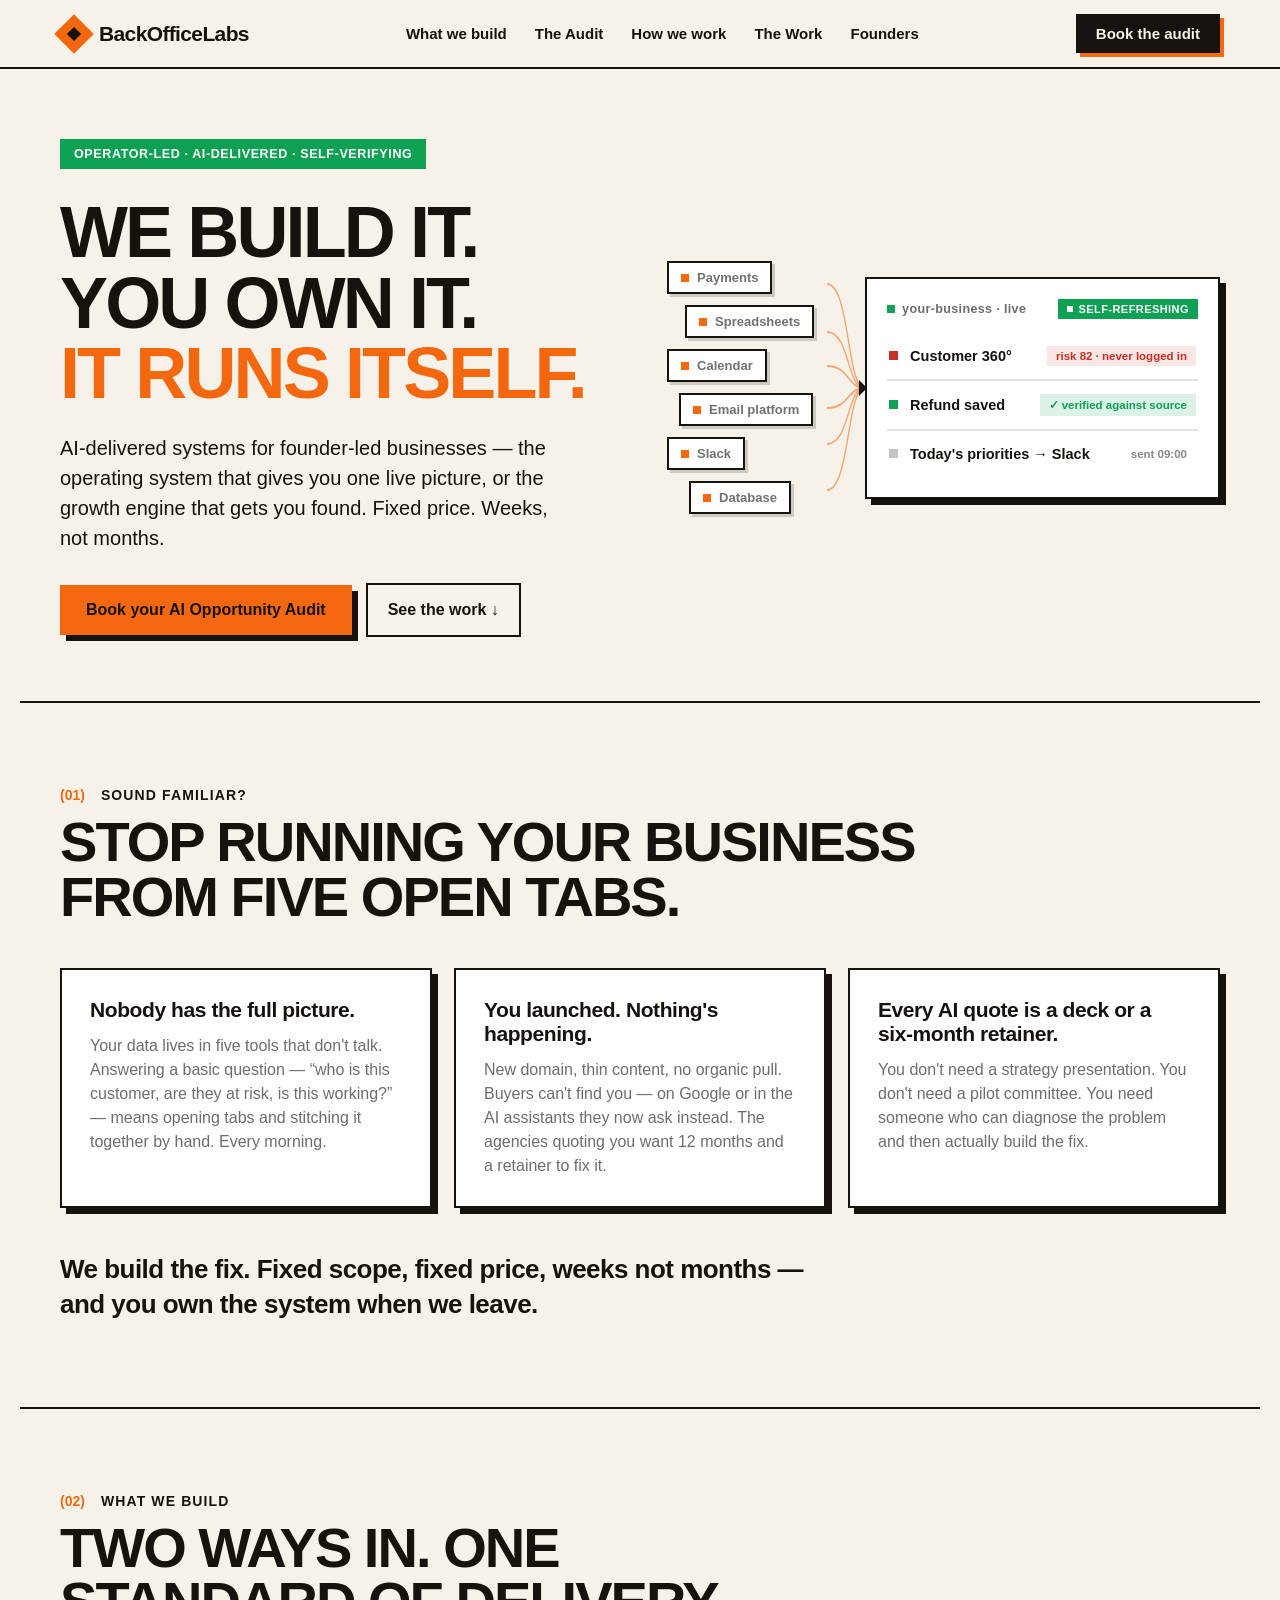
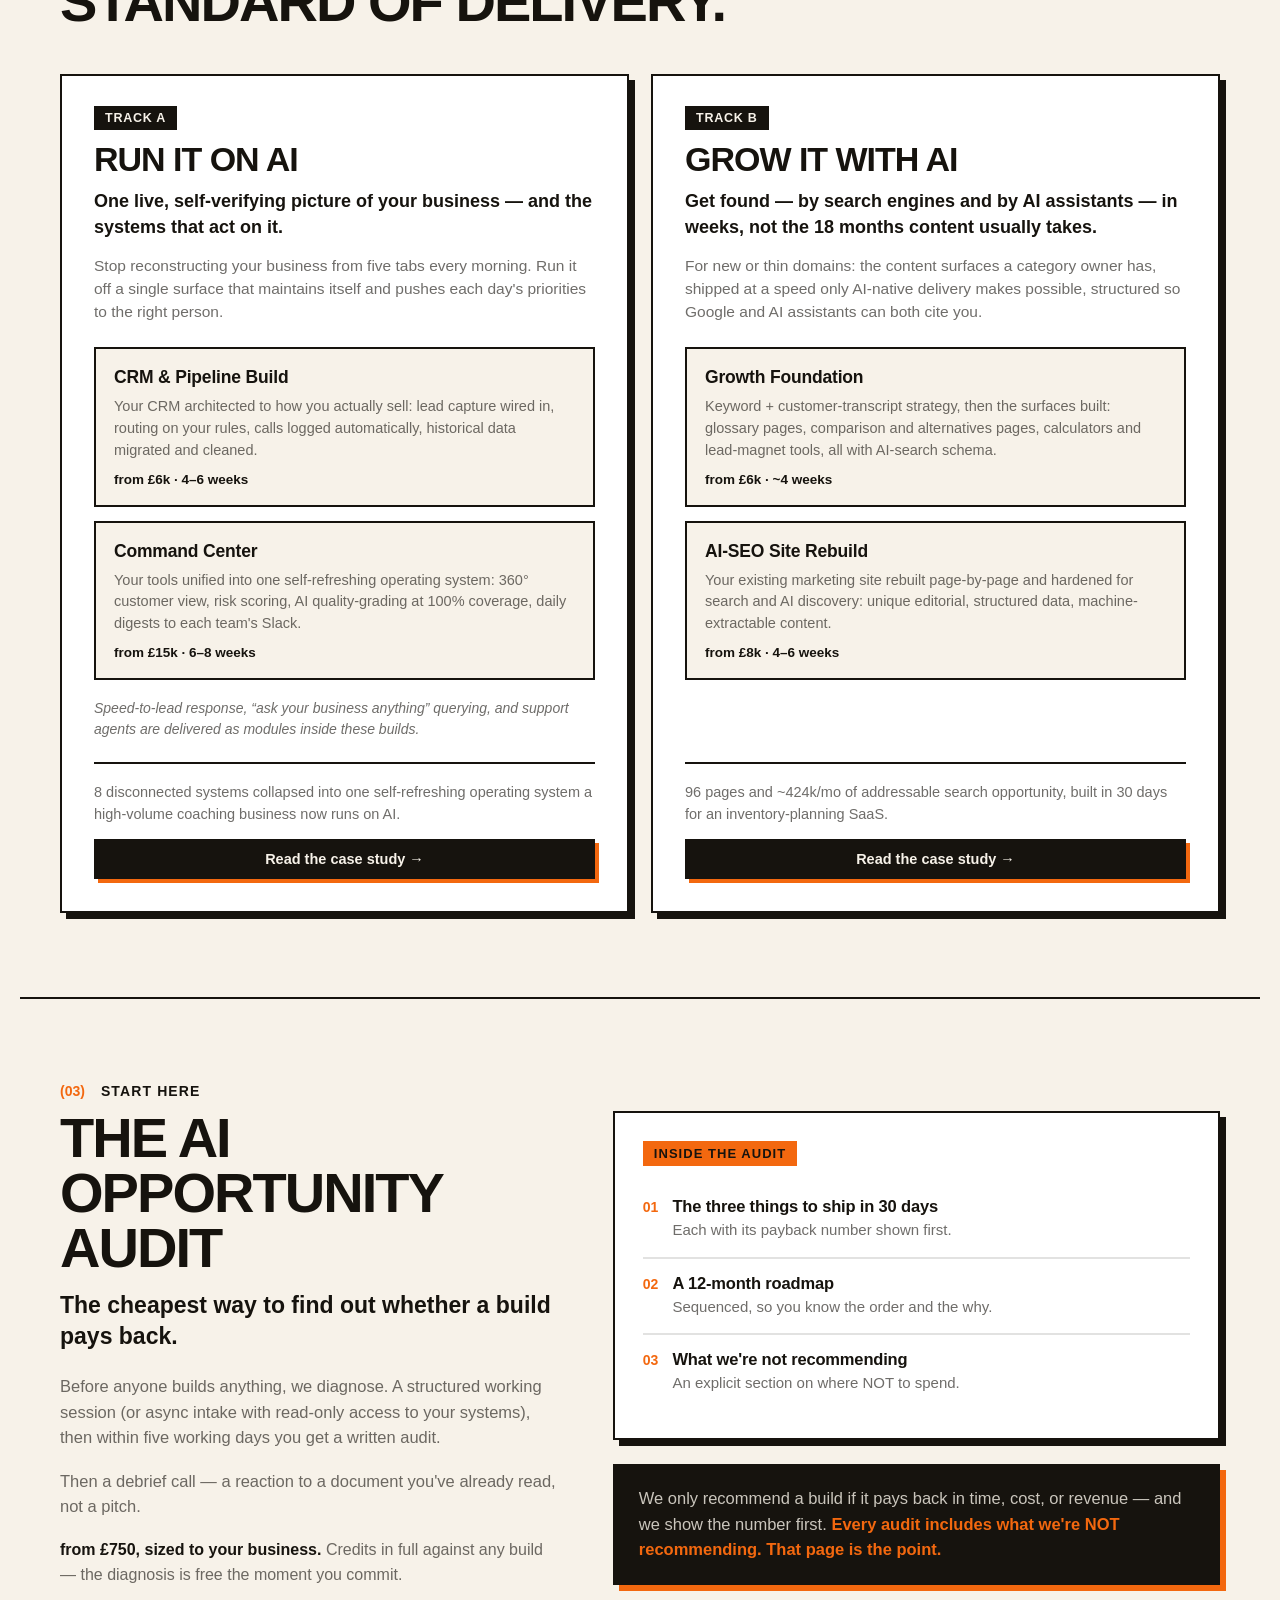
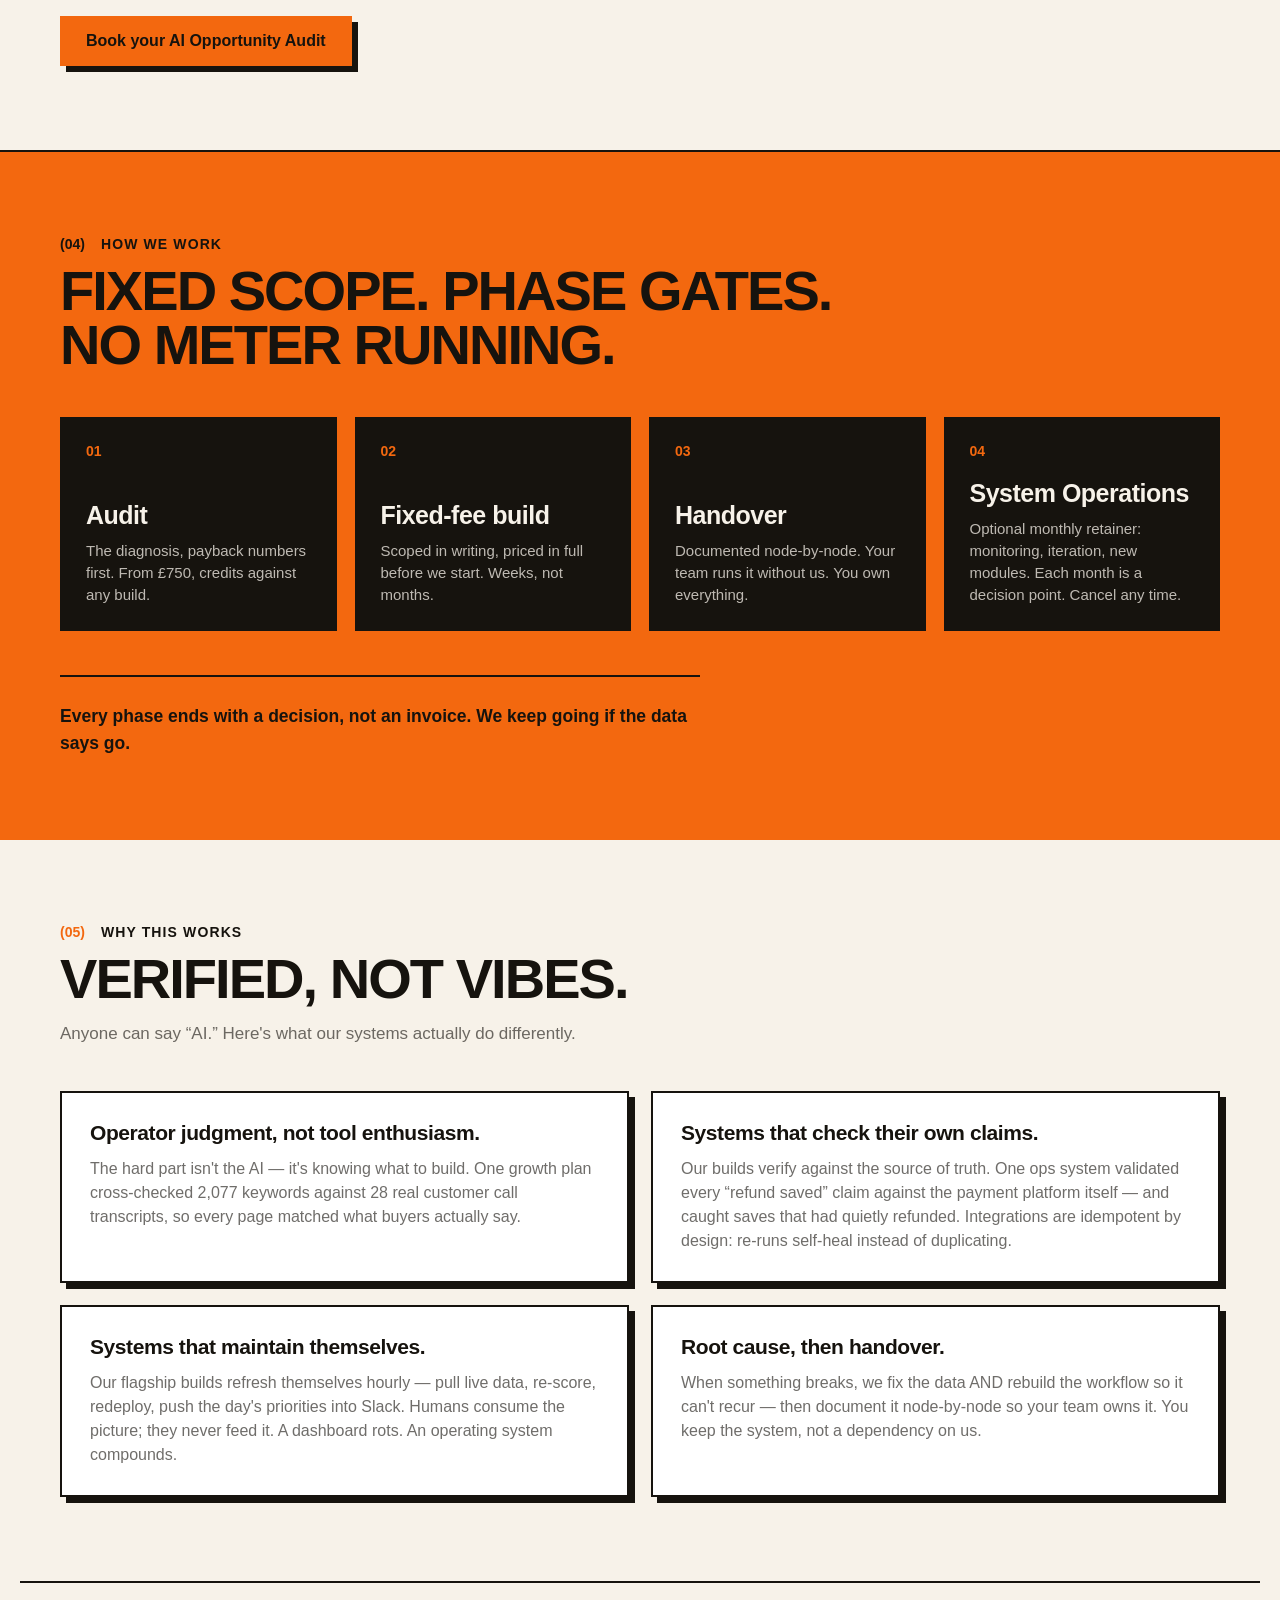
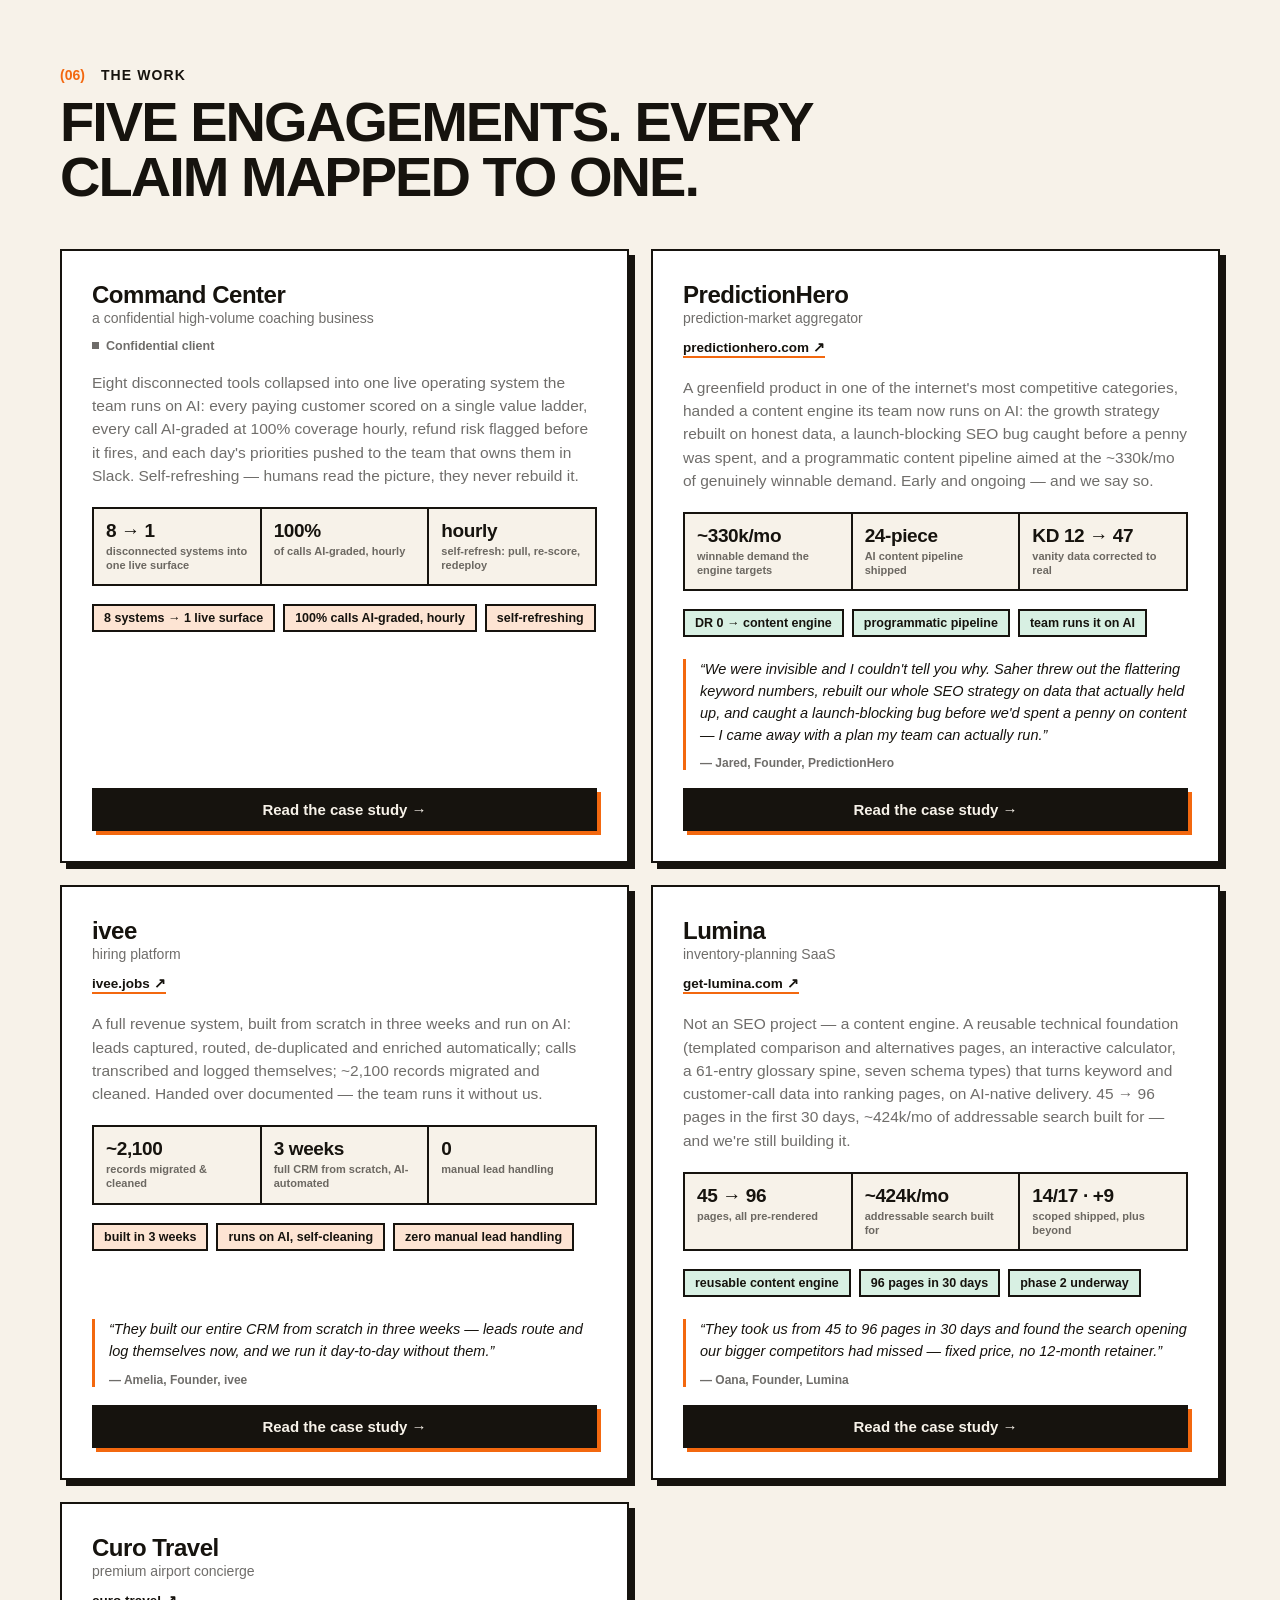
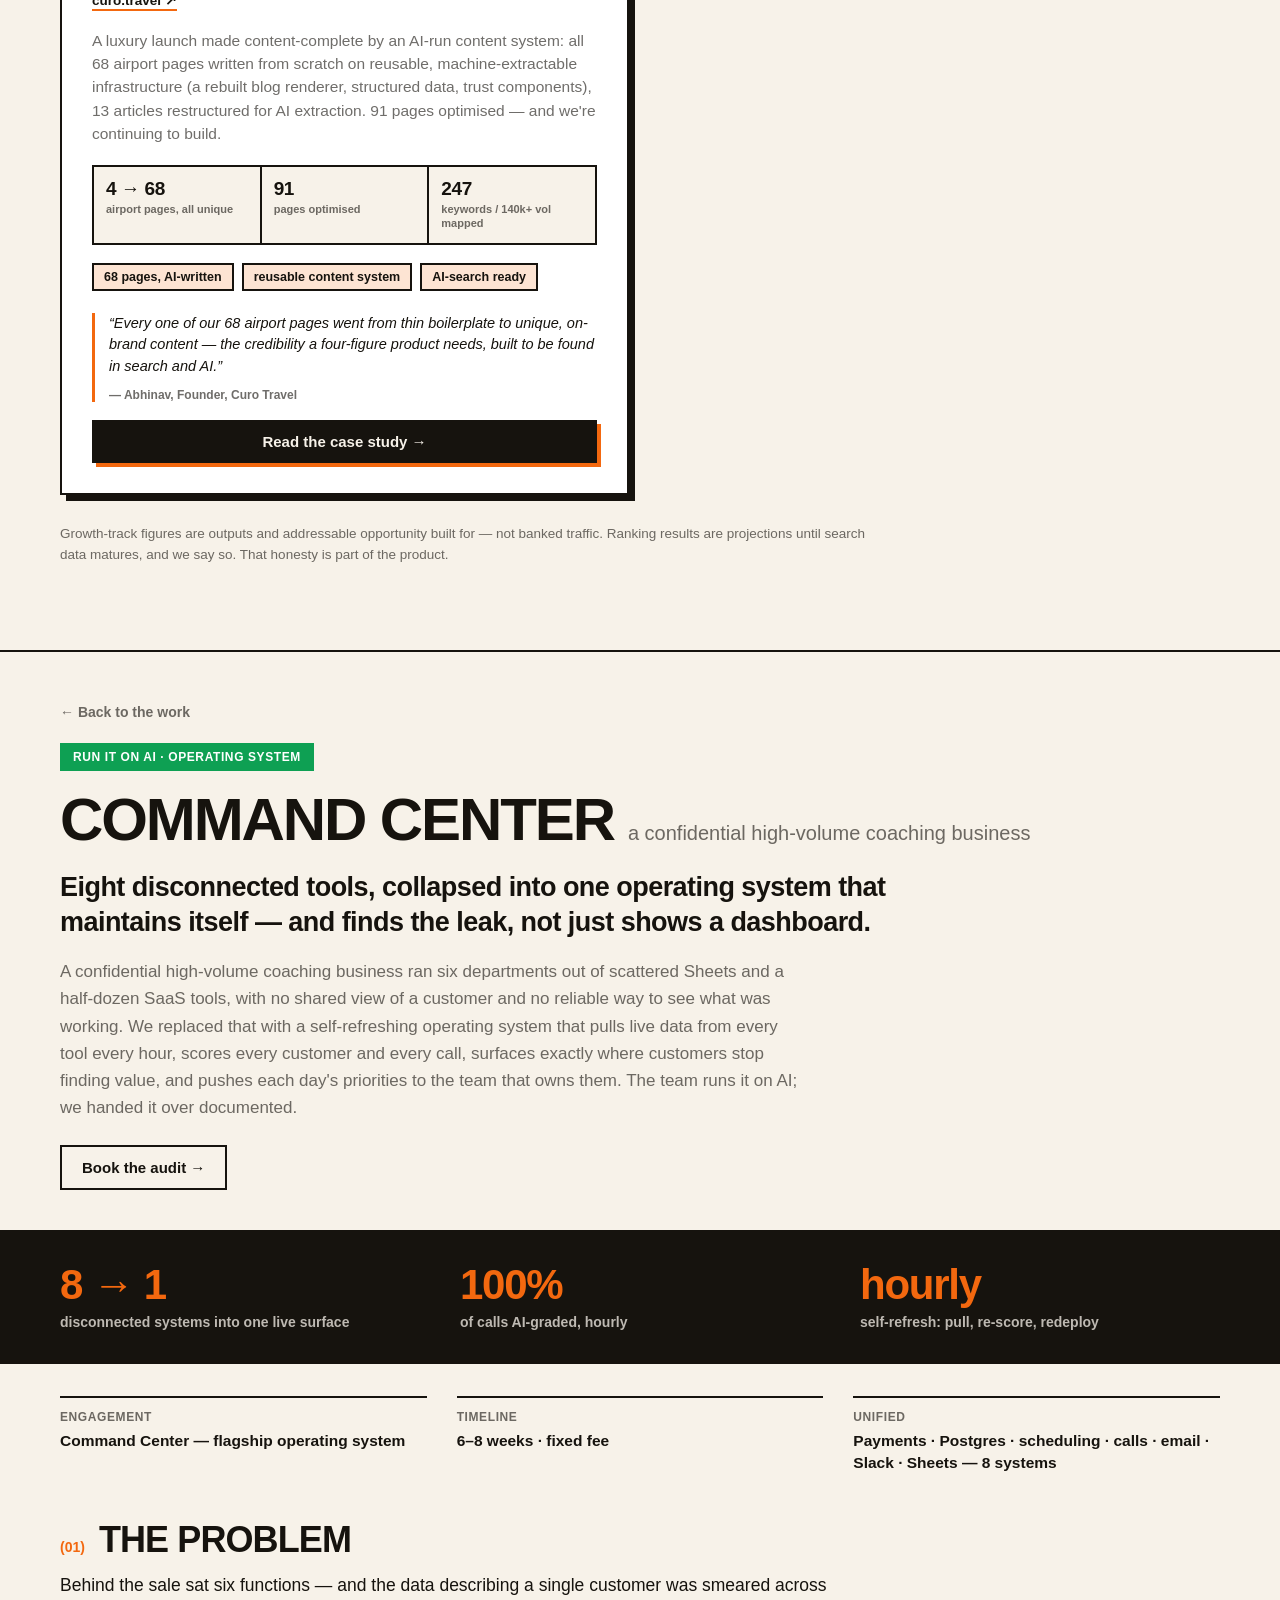
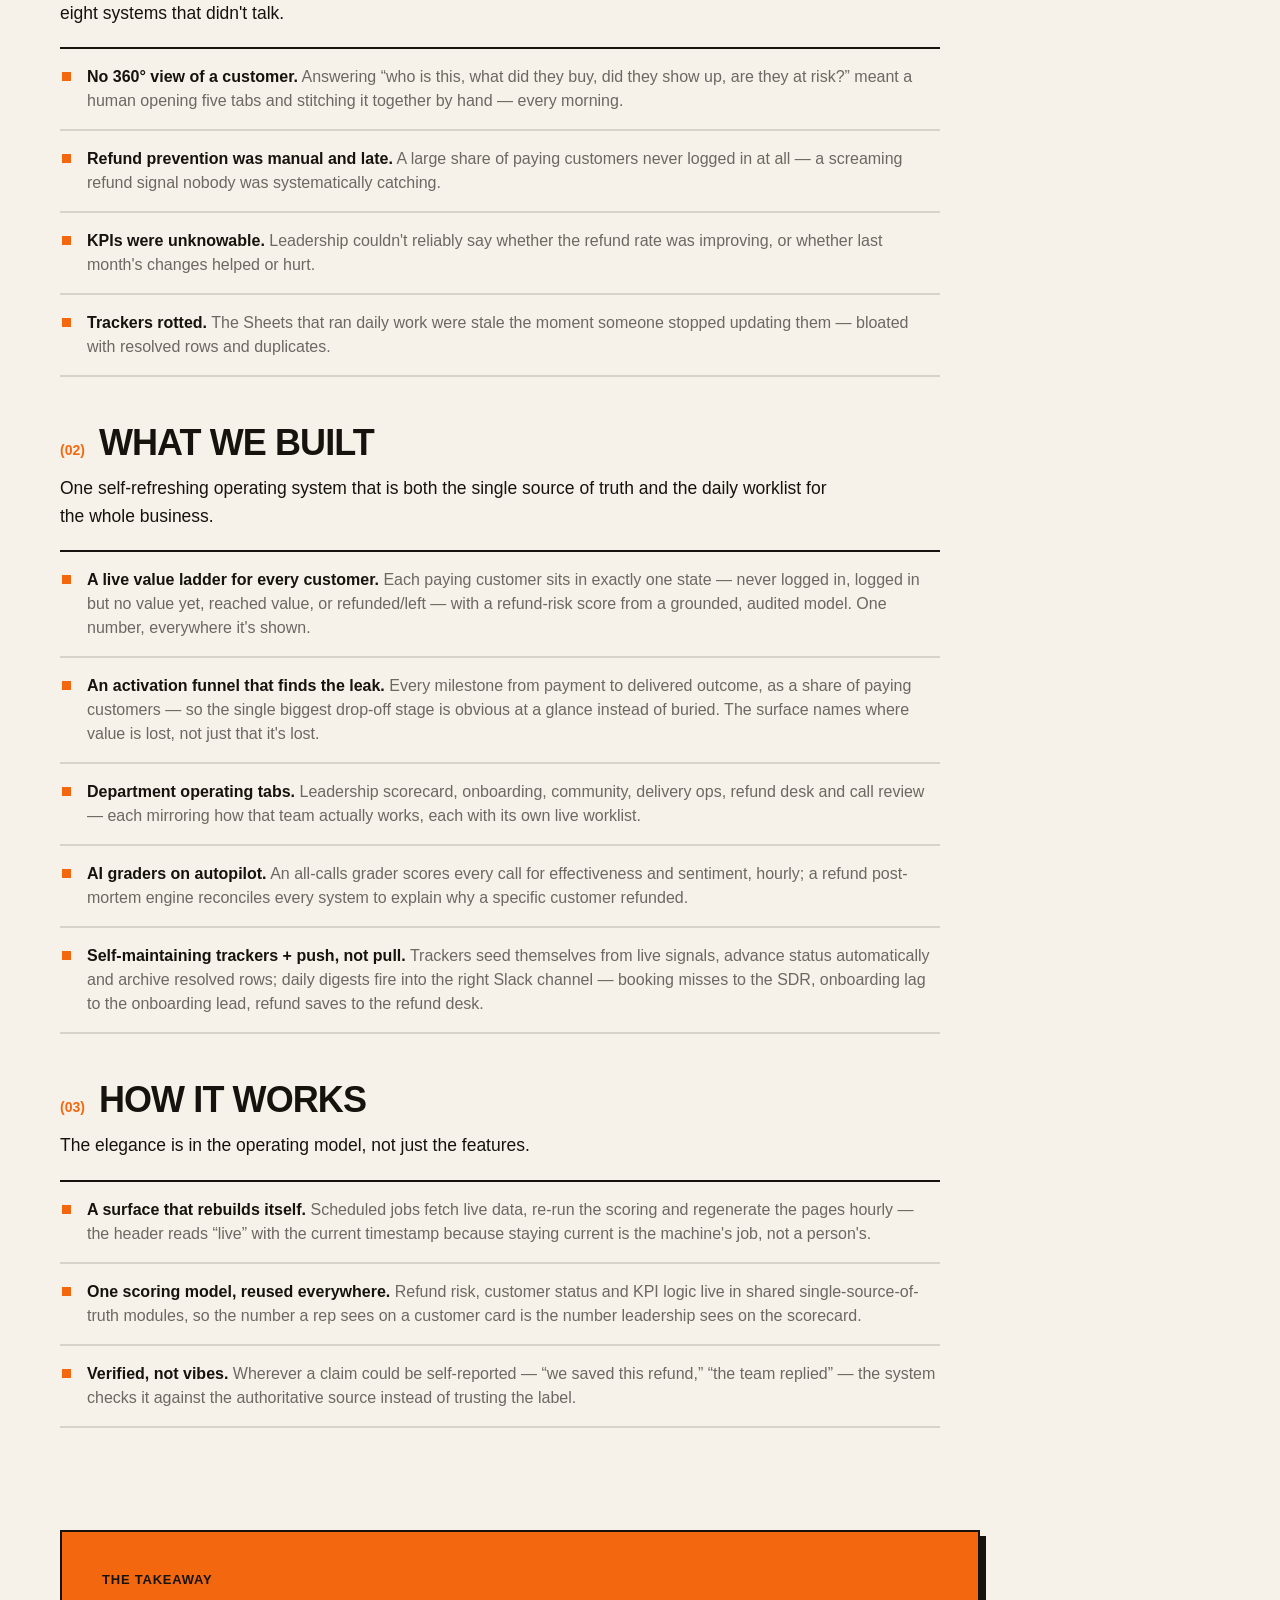
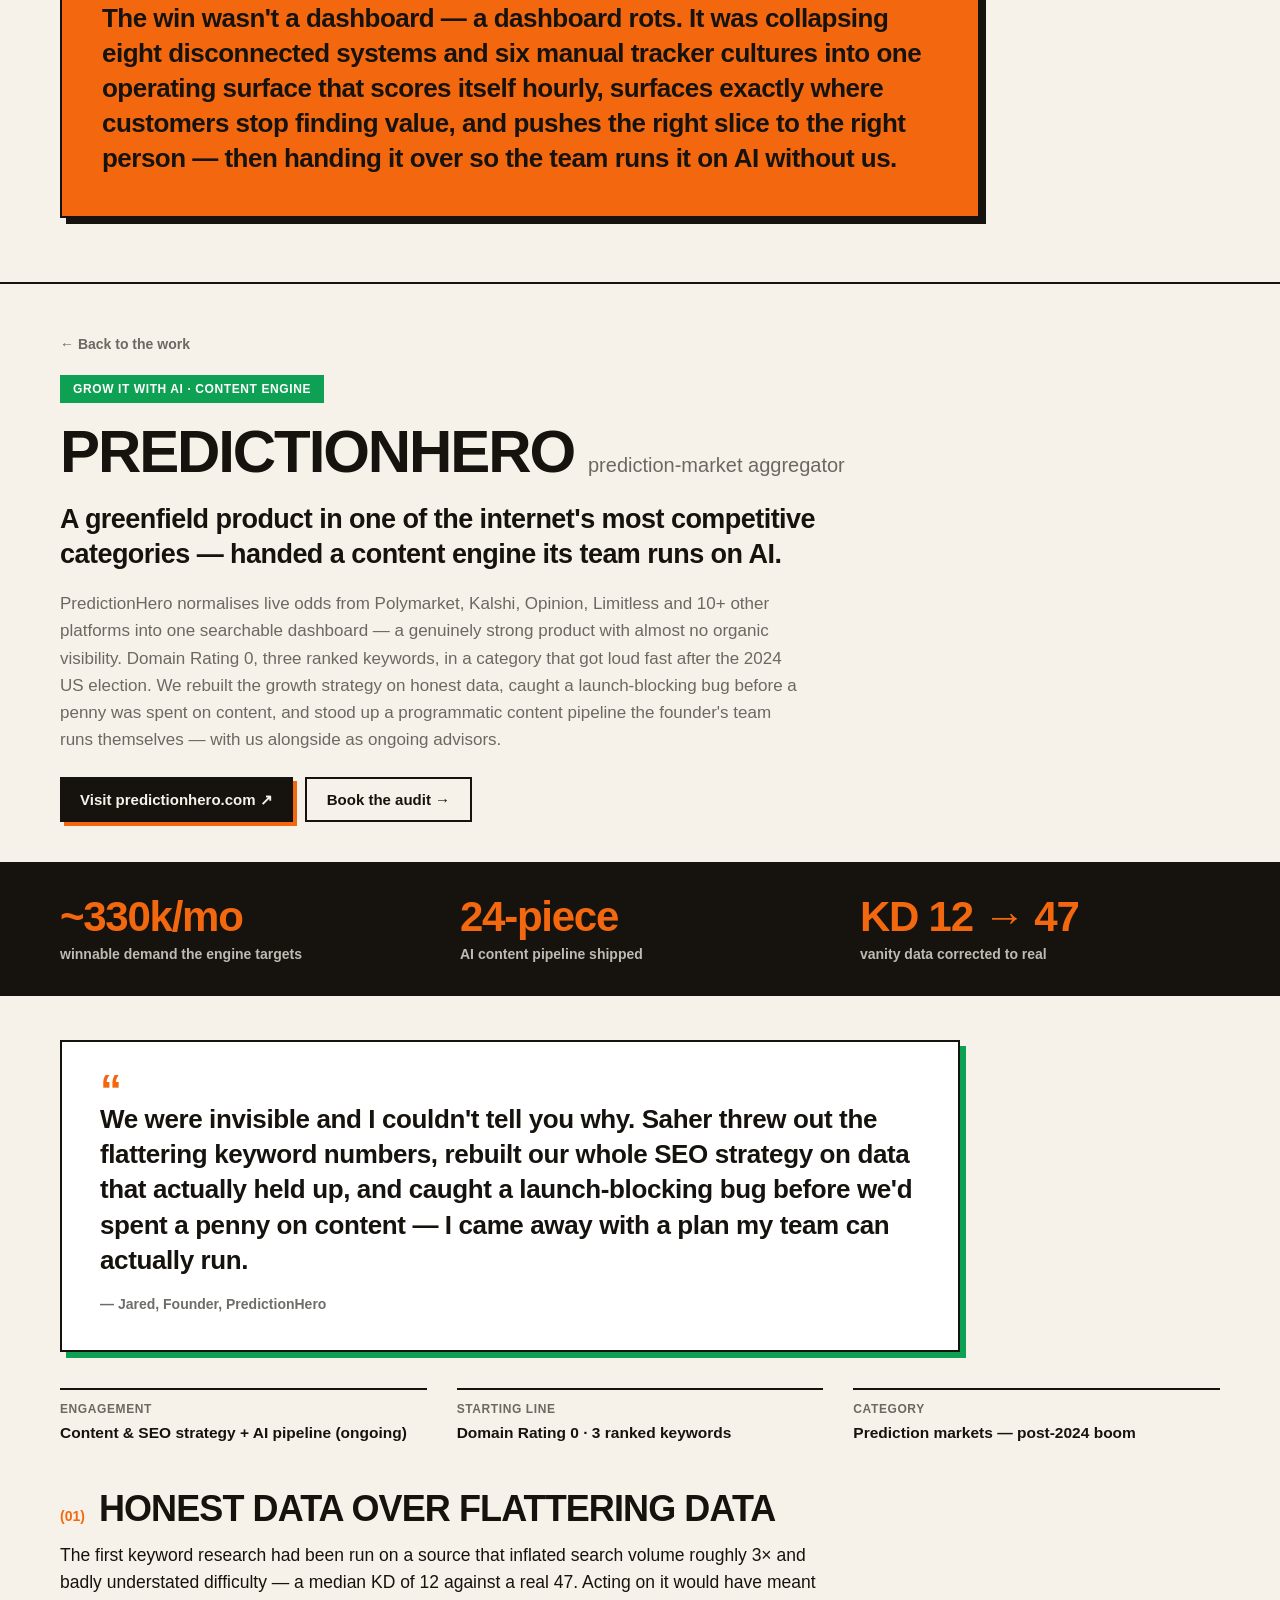
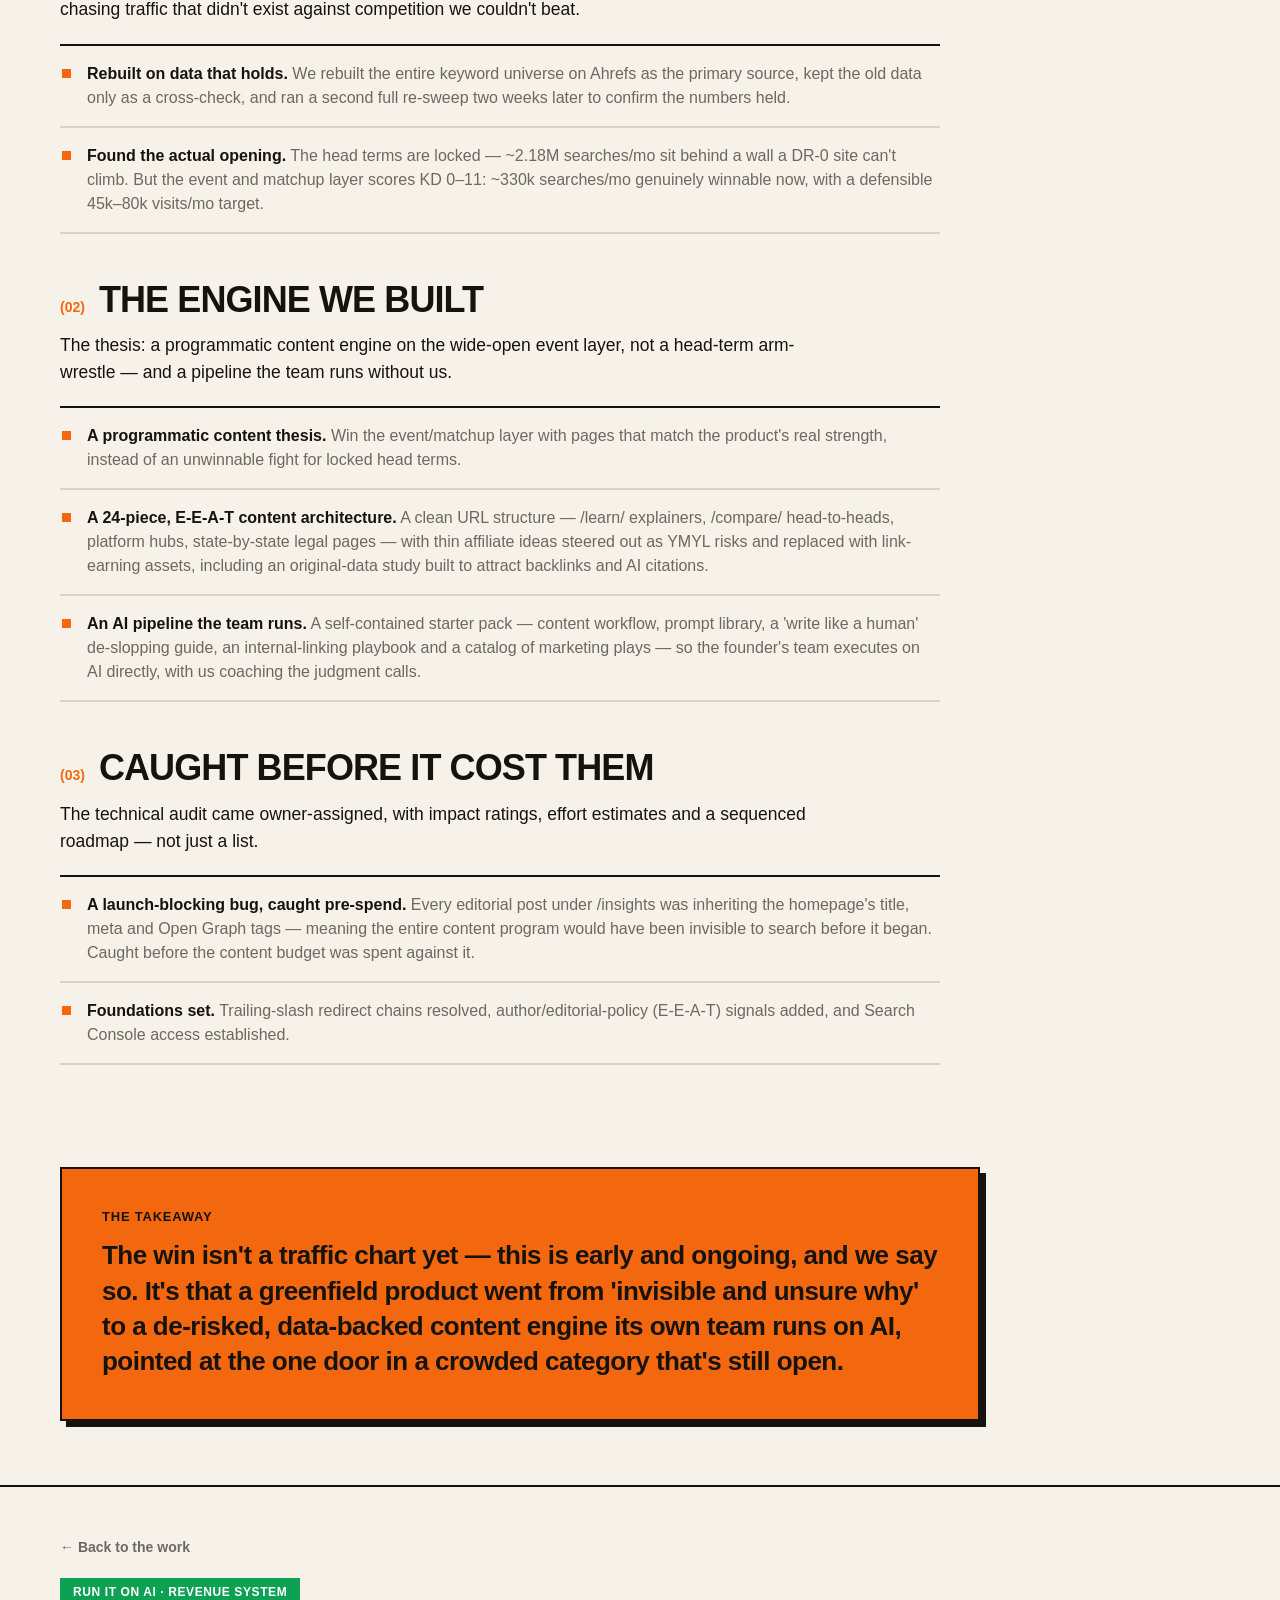
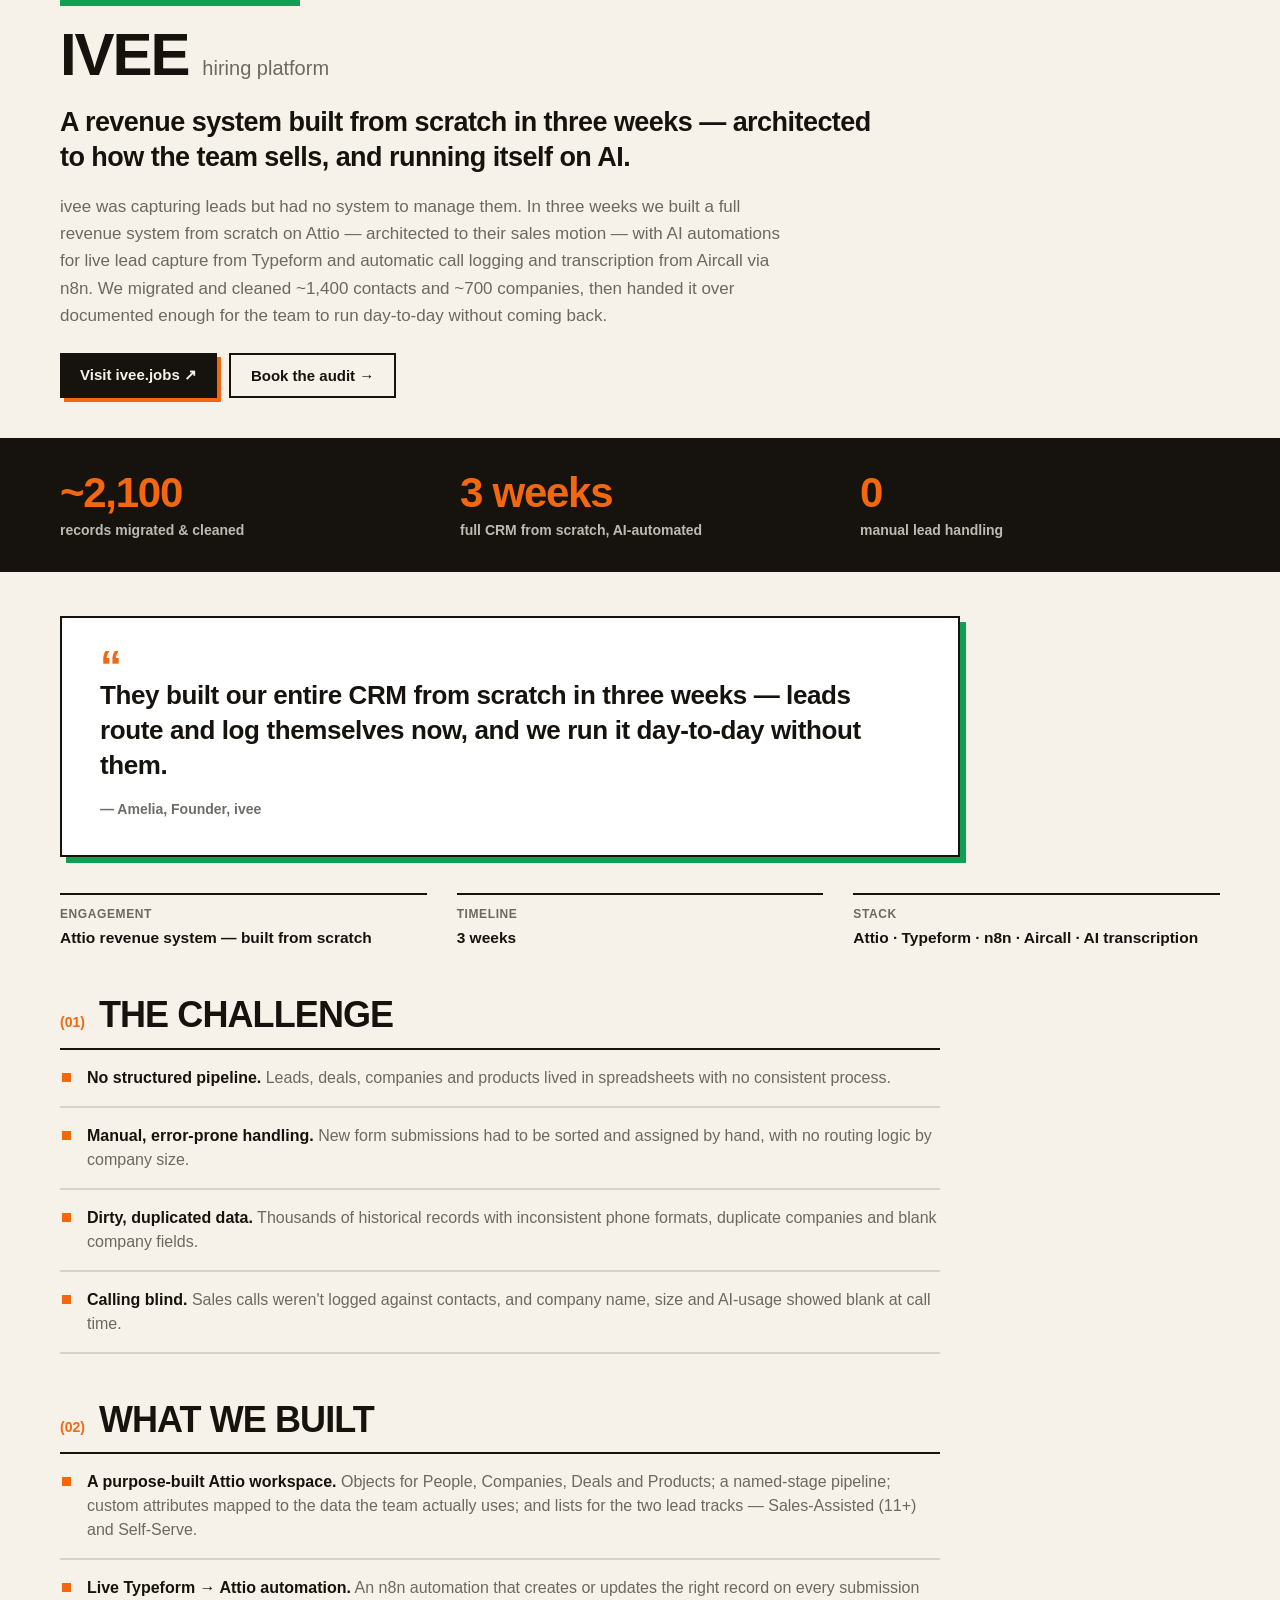
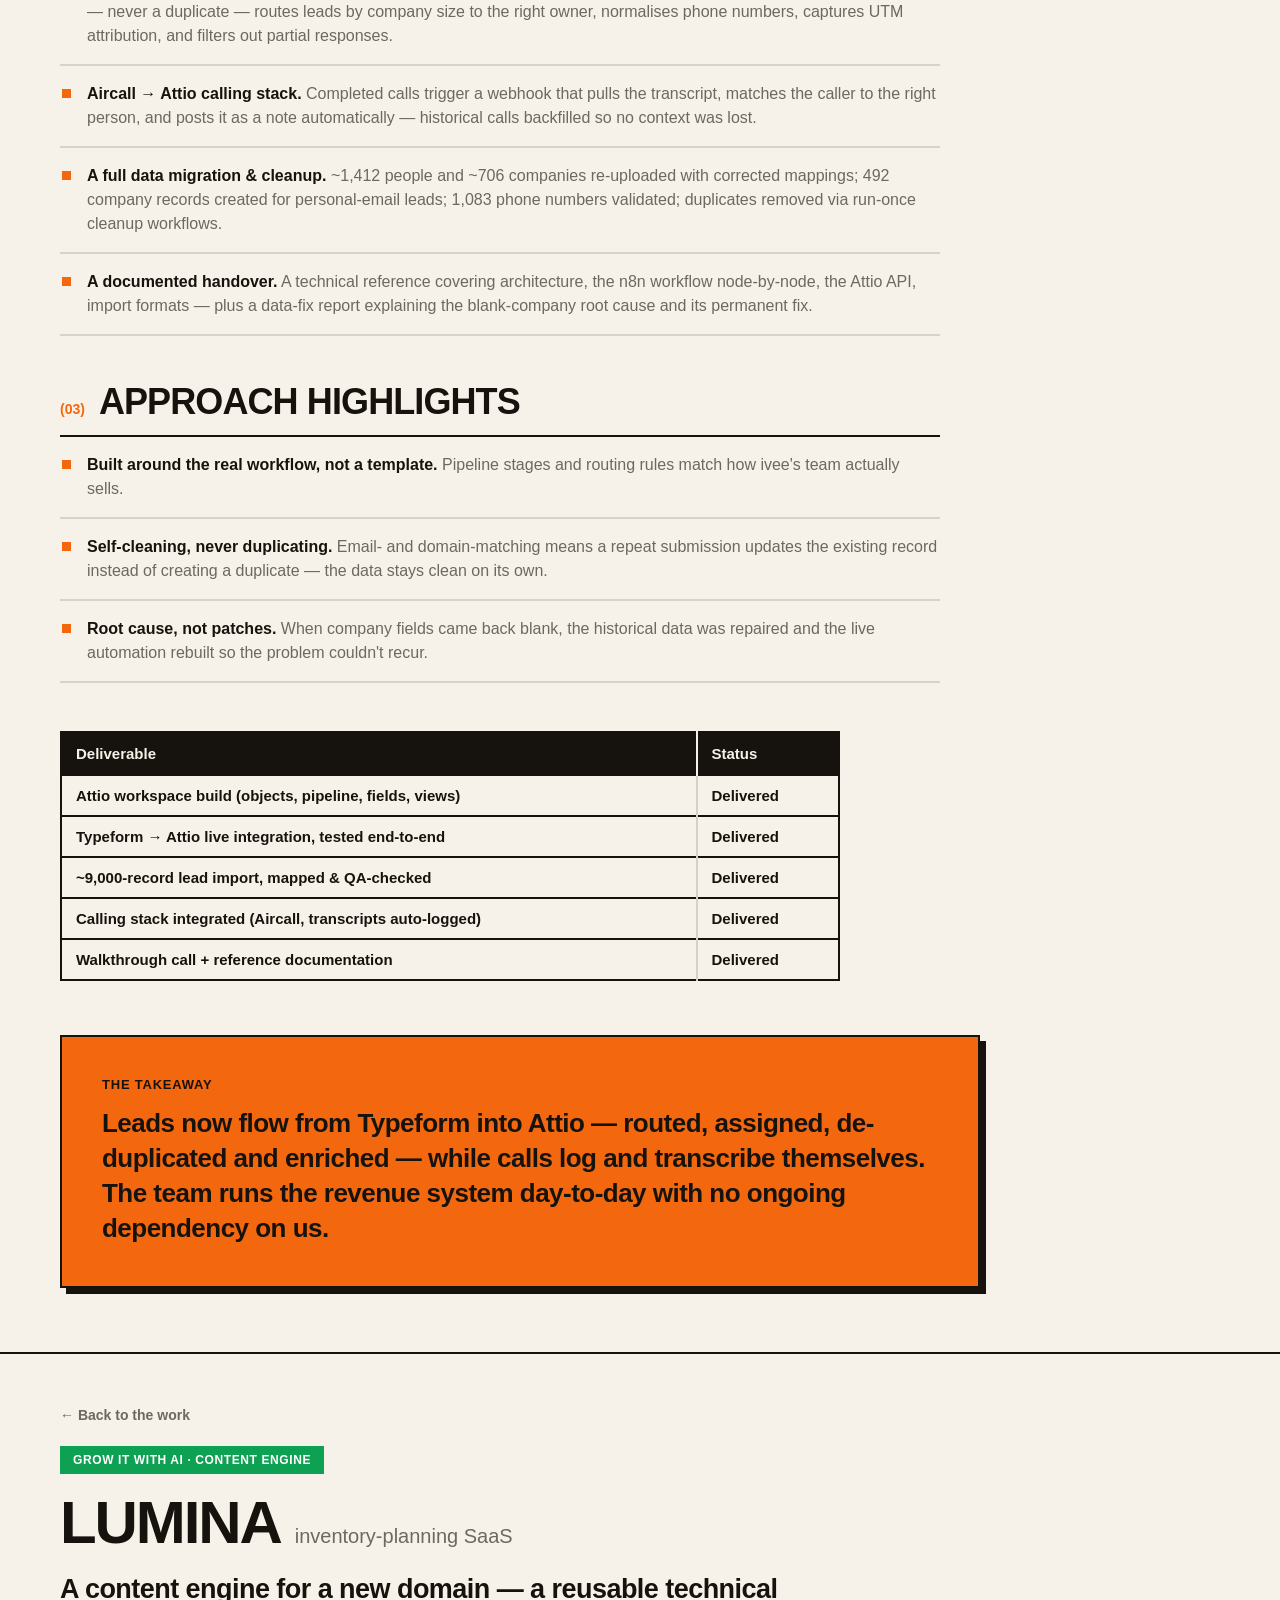
==== commit 2475eaa4: "Rebuild site as a single plain static HTML file (zero JS) Replace the React/Babel gzip+base64 self-e" ====
--- a/index.html
+++ b/index.html
@@ -1,187 +1,1244 @@
 <!DOCTYPE html>
-<html>
+<html lang="en">
 <head>
-  <meta charset="utf-8">
-  <title>BackOfficeLabs — Systems that run your business</title>
-  <style>
-    * { margin: 0; padding: 0; box-sizing: border-box; }
-    body { background: #faf9f5; display: flex; align-items: center; justify-content: center; min-height: 100vh; font-family: -apple-system, BlinkMacSystemFont, sans-serif; }
-    #__bundler_loading { position: fixed; bottom: 20px; right: 20px; font: 13px/1.4 -apple-system, BlinkMacSystemFont, sans-serif; color: #666; background: #fff; padding: 8px 14px; border-radius: 8px; box-shadow: 0 1px 4px rgba(0,0,0,0.12); z-index: 10000; }
-    #__bundler_thumbnail { position: fixed; inset: 0; width: 100%; height: 100%; display: flex; align-items: center; justify-content: center; background: #faf9f5; z-index: 9999; }
-    #__bundler_thumbnail svg { width: 100%; height: 100%; object-fit: contain; }
-    #__bundler_placeholder { color: #999; font-size: 14px; }
-  </style>
-  <noscript>
-    <style>#__bundler_loading { display: none; }</style>
-    <div style="position:fixed;bottom:12px;left:12px;font:13px/1.4 -apple-system,BlinkMacSystemFont,sans-serif;color:#999;background:rgba(255,255,255,0.9);padding:6px 12px;border-radius:6px;box-shadow:0 1px 4px rgba(0,0,0,0.08);z-index:10000;">
-      This page requires JavaScript to display.
-    </div>
-  </noscript>
+<meta charset="UTF-8">
+<meta name="viewport" content="width=device-width, initial-scale=1.0">
+<title>BackOfficeLabs — Systems that run your business</title>
+<meta name="description" content="AI-delivered systems for founder-led businesses — the operating system that gives you one live picture, or the growth engine that gets you found. Fixed price. Weeks, not months. You own the system.">
+<meta property="og:type" content="website">
+<meta property="og:title" content="BackOfficeLabs — Systems that run your business">
+<meta property="og:description" content="AI-delivered systems for founder-led businesses — the operating system that gives you one live picture, or the growth engine that gets you found. Fixed price. Weeks, not months. You own the system.">
+<meta property="og:url" content="https://backofficelabs.ai/">
+<meta property="og:site_name" content="BackOfficeLabs">
+<link rel="icon" href="data:image/svg+xml,%3Csvg viewBox='0 0 100 100' xmlns='http://www.w3.org/2000/svg'%3E%3Crect width='100' height='100' rx='16' fill='%23F7F2E9'/%3E%3Crect x='30' y='30' width='40' height='40' fill='oklch(0.68 0.19 45)' transform='rotate(45 50 50)'/%3E%3Crect x='44' y='44' width='12' height='12' fill='%2316130E'/%3E%3C/svg%3E">
+<style>
+:root{
+  --black:#16130E;
+  --paper:#F7F2E9;
+  --white:#FFFFFF;
+  --accent:oklch(0.68 0.19 45);
+  --accent2:oklch(0.62 0.16 152);
+  --danger:oklch(0.55 0.19 30);
+  --ink60:rgba(22,19,14,0.62);
+  --paper65:rgba(247,242,233,0.65);
+  --paper75:rgba(247,242,233,0.75);
+}
+*{box-sizing:border-box;}
+html{scroll-behavior:smooth;scroll-padding-top:74px;}
+body{margin:0;background:var(--paper);color:var(--black);font-family:'Space Grotesk','Helvetica Neue',Helvetica,Arial,sans-serif;}
+a{color:var(--black);}
+a:hover{color:var(--accent);}
+h1,h2,h3,h4,p{margin:0;}
+
+.container{max-width:1240px;margin:0 auto;padding-left:clamp(20px,5vw,40px);padding-right:clamp(20px,5vw,40px);}
+.section{padding-top:clamp(56px,8vw,84px);padding-bottom:clamp(56px,8vw,84px);}
+.bt{border-top:2px solid var(--black);}
+.h2{font-size:clamp(32px,4.8vw,56px);line-height:0.98;letter-spacing:-0.035em;font-weight:700;text-transform:uppercase;margin:0 0 44px;}
+
+.label{display:flex;align-items:baseline;gap:16px;margin-bottom:12px;}
+.label .n{font-size:14px;font-weight:700;color:var(--accent);}
+.label .n.invert{color:var(--black);}
+.label .t{font-size:14px;font-weight:700;letter-spacing:0.08em;text-transform:uppercase;color:var(--black);}
+
+.btn{transition:transform .15s;text-decoration:none;display:inline-flex;align-items:center;gap:8px;white-space:nowrap;font-weight:700;cursor:pointer;font-family:inherit;}
+.btn:hover{transform:translate(-2px,-2px);}
+.btn-accent{background:var(--accent);color:var(--black);font-size:16px;padding:16px 26px;box-shadow:6px 6px 0 var(--black);}
+.btn-accent:hover{color:var(--black);}
+.btn-outline{background:var(--paper);color:var(--black);font-size:16px;padding:16px 20px;border:2px solid var(--black);}
+.btn-outline:hover{color:var(--black);}
+.btn-dark{background:var(--black);color:var(--paper);font-size:15px;padding:11px 20px;box-shadow:4px 4px 0 var(--accent);}
+.btn-dark:hover{color:var(--paper);}
+.btn-block{justify-content:center;background:var(--black);color:var(--paper);font-size:14.5px;padding:12px 18px;box-shadow:4px 4px 0 var(--accent);}
+.btn-block:hover{color:var(--paper);}
+
+.card{background:var(--white);border:2px solid var(--black);box-shadow:6px 6px 0 var(--black);transition:transform .18s;}
+.card:hover{transform:translate(-3px,-3px);}
+
+.grid2{display:grid;grid-template-columns:repeat(2,1fr);gap:22px;}
+.grid3{display:grid;grid-template-columns:repeat(3,1fr);gap:22px;}
+.steps4{display:grid;grid-template-columns:repeat(4,1fr);gap:18px;}
+.split{display:grid;grid-template-columns:0.9fr 1.1fr;gap:clamp(36px,5vw,56px);align-items:start;}
+.split-rev{display:grid;grid-template-columns:1fr 1fr;gap:clamp(40px,5vw,64px);align-items:center;}
+
+/* ---------- Nav ---------- */
+.site-header{position:sticky;top:0;z-index:60;background:var(--paper);border-bottom:2px solid var(--black);}
+.nav{display:flex;align-items:center;justify-content:space-between;padding-top:14px;padding-bottom:14px;}
+.brand{display:inline-flex;align-items:center;gap:11px;text-decoration:none;transition:transform .15s;}
+.brand:hover{transform:translate(-2px,-2px);color:var(--black);}
+.brand-mark{width:28px;height:28px;background:var(--accent);display:flex;align-items:center;justify-content:center;transform:rotate(45deg);flex-shrink:0;}
+.brand-mark span{width:10px;height:10px;background:var(--black);}
+.brand-name{font-size:21px;font-weight:700;letter-spacing:-0.03em;color:var(--black);}
+.navlinks{display:flex;align-items:center;gap:28px;}
+.navlink{color:var(--black);text-decoration:none;font-size:15px;font-weight:600;transition:color .2s;}
+.navlink:hover{color:var(--accent);}
+.nav-toggle{display:none;}
+.burger{display:none;background:none;border:2px solid var(--black);width:42px;height:42px;cursor:pointer;flex-direction:column;gap:4px;justify-content:center;align-items:center;padding:0;}
+.burger span{width:18px;height:2px;background:var(--black);transition:transform .2s,opacity .2s;}
+.mobile-menu{display:none;border-top:2px solid var(--black);background:var(--paper);padding:10px clamp(20px,5vw,40px) 22px;flex-direction:column;gap:4px;}
+.mobile-menu a{text-decoration:none;color:var(--black);font-size:18px;font-weight:700;padding:13px 0;border-bottom:2px solid rgba(22,19,14,0.15);}
+.mobile-menu .btn-block{border-bottom:none;font-size:16px;padding:14px;margin-top:12px;}
+.nav-toggle:checked ~ .mobile-menu{display:flex;}
+.nav-toggle:checked ~ .nav .burger span:nth-child(1){transform:translateY(6px) rotate(45deg);}
+.nav-toggle:checked ~ .nav .burger span:nth-child(2){opacity:0;}
+.nav-toggle:checked ~ .nav .burger span:nth-child(3){transform:translateY(-6px) rotate(-45deg);}
+
+/* ---------- Hero ---------- */
+.hero{display:grid;grid-template-columns:1.05fr 0.95fr;gap:clamp(36px,5vw,56px);align-items:center;padding-top:clamp(48px,7vw,70px);padding-bottom:clamp(48px,6vw,64px);}
+.hero-badge{display:inline-flex;align-items:center;gap:9px;background:var(--accent2);color:#fff;padding:8px 14px;font-size:12.5px;font-weight:700;letter-spacing:0.05em;margin-bottom:28px;text-transform:uppercase;}
+.hero h1{font-size:clamp(40px,5.8vw,72px);line-height:0.98;letter-spacing:-0.04em;font-weight:700;text-transform:uppercase;margin:0 0 24px;}
+.hero h1 .accent{color:var(--accent);}
+.hero-sub{font-size:clamp(17px,2vw,20px);line-height:1.5;font-weight:500;max-width:520px;margin:0 0 30px;}
+.hero-ctas{display:flex;gap:14px;align-items:center;flex-wrap:wrap;}
+
+/* Hero collapse visual */
+.collapse{display:flex;align-items:center;gap:0;min-height:300px;position:relative;}
+.chipcol{display:flex;flex-direction:column;gap:11px;flex-shrink:0;width:150px;margin-right:10px;}
+.toolchip{position:relative;z-index:1;display:inline-flex;align-items:center;gap:8px;align-self:flex-start;white-space:nowrap;font-size:13px;font-weight:600;color:rgba(22,19,14,0.6);background:var(--white);border:2px solid var(--black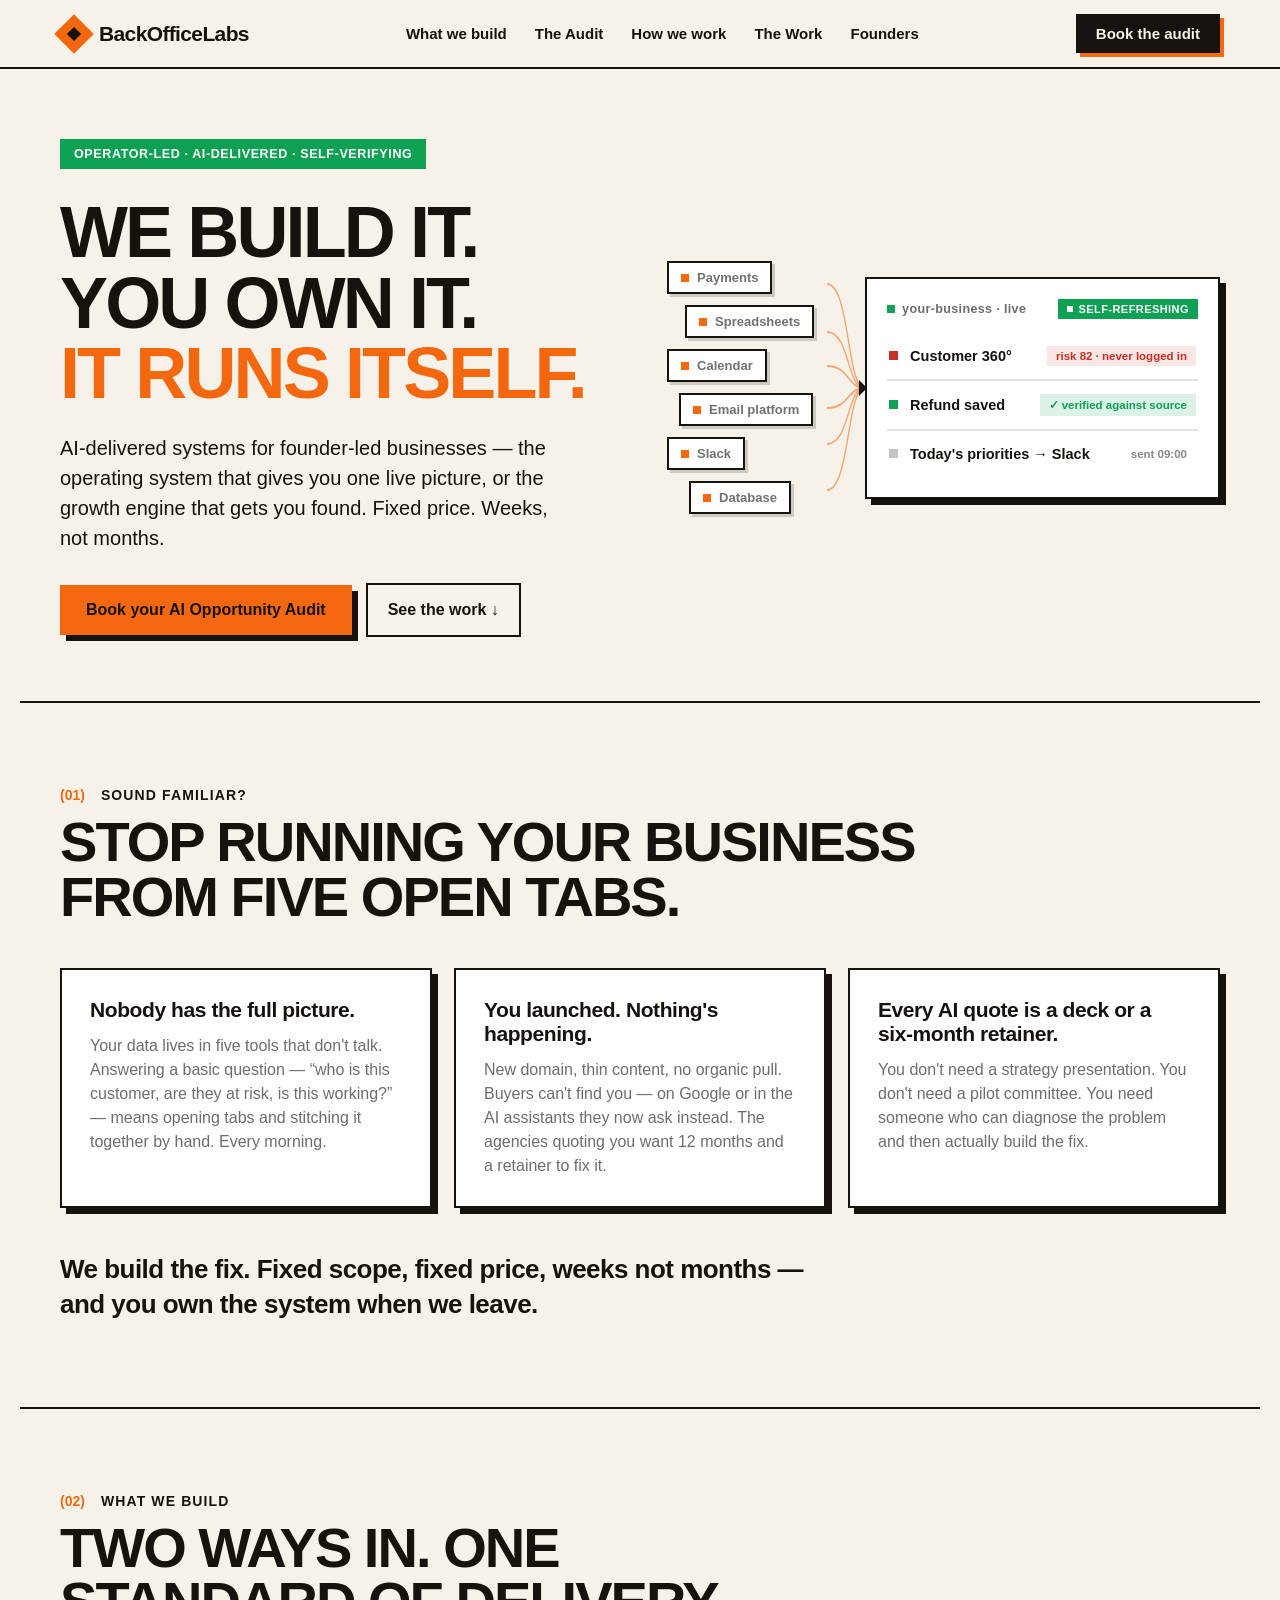
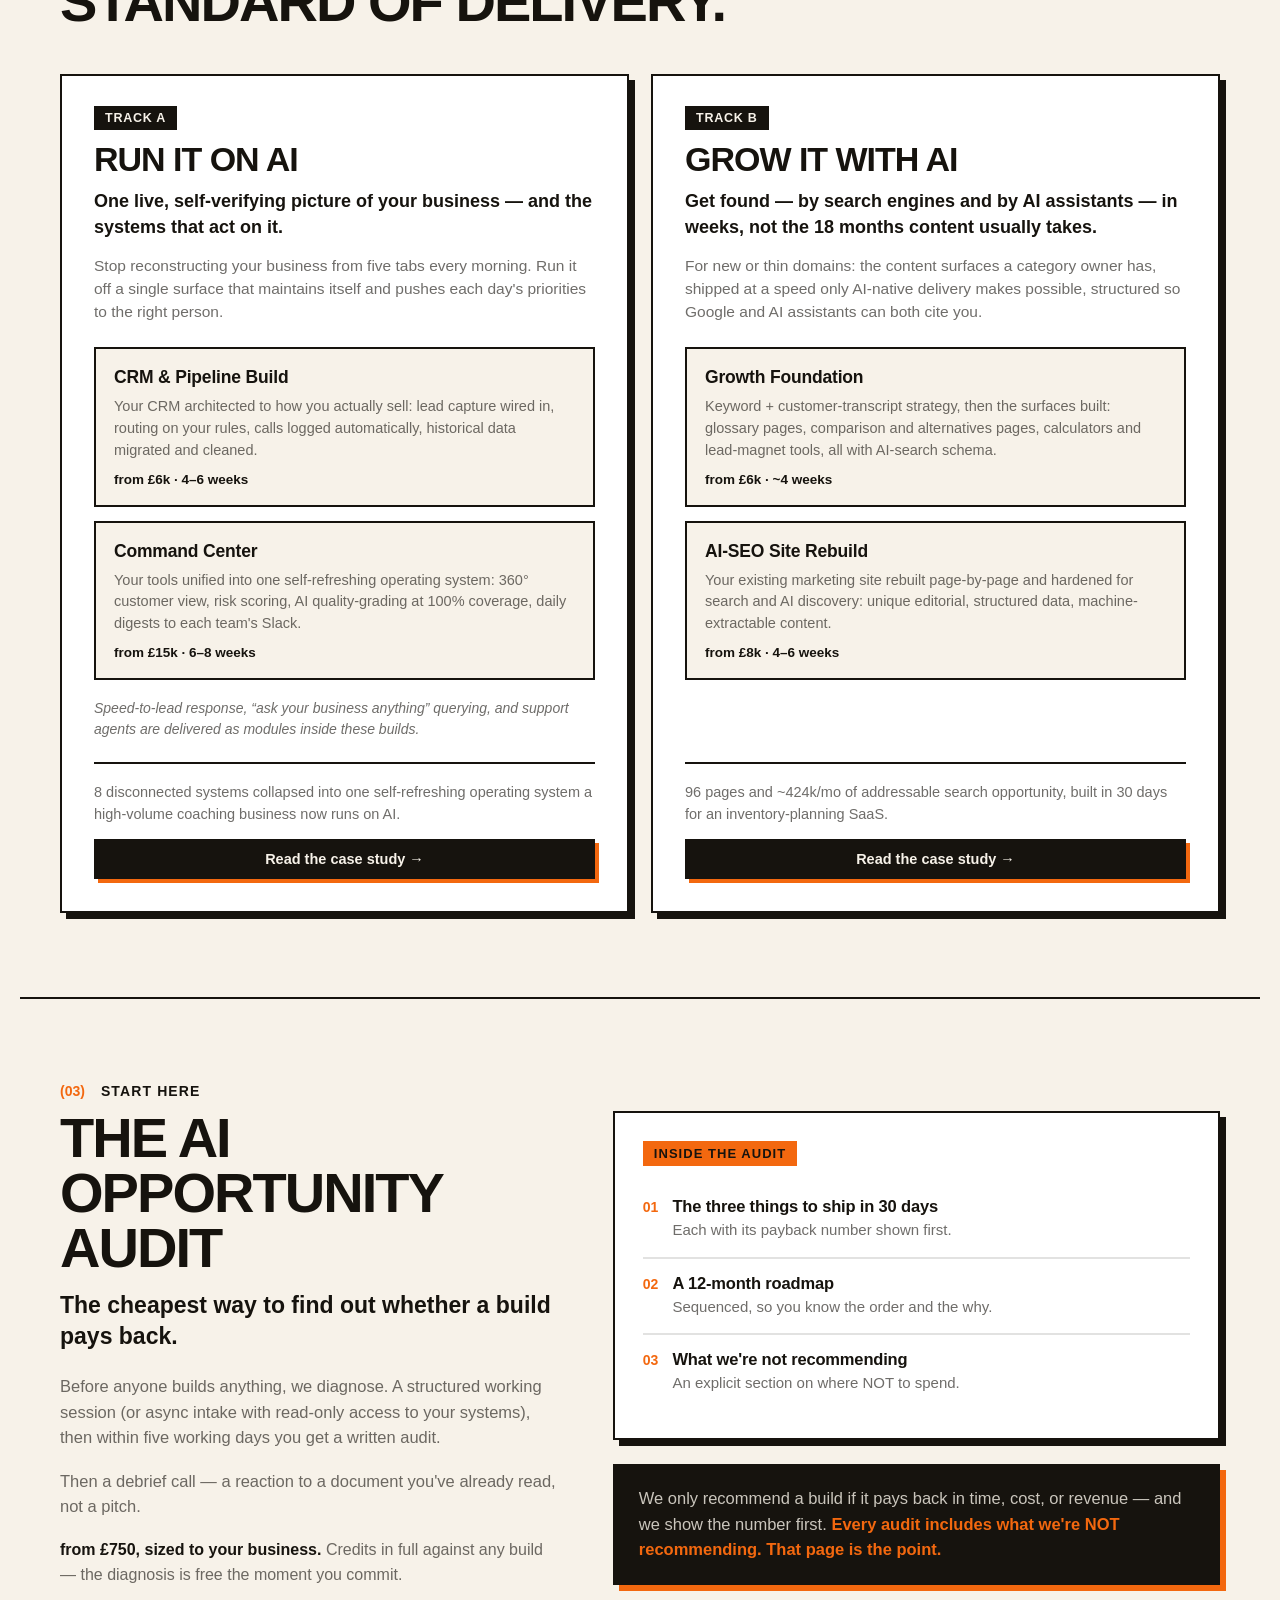
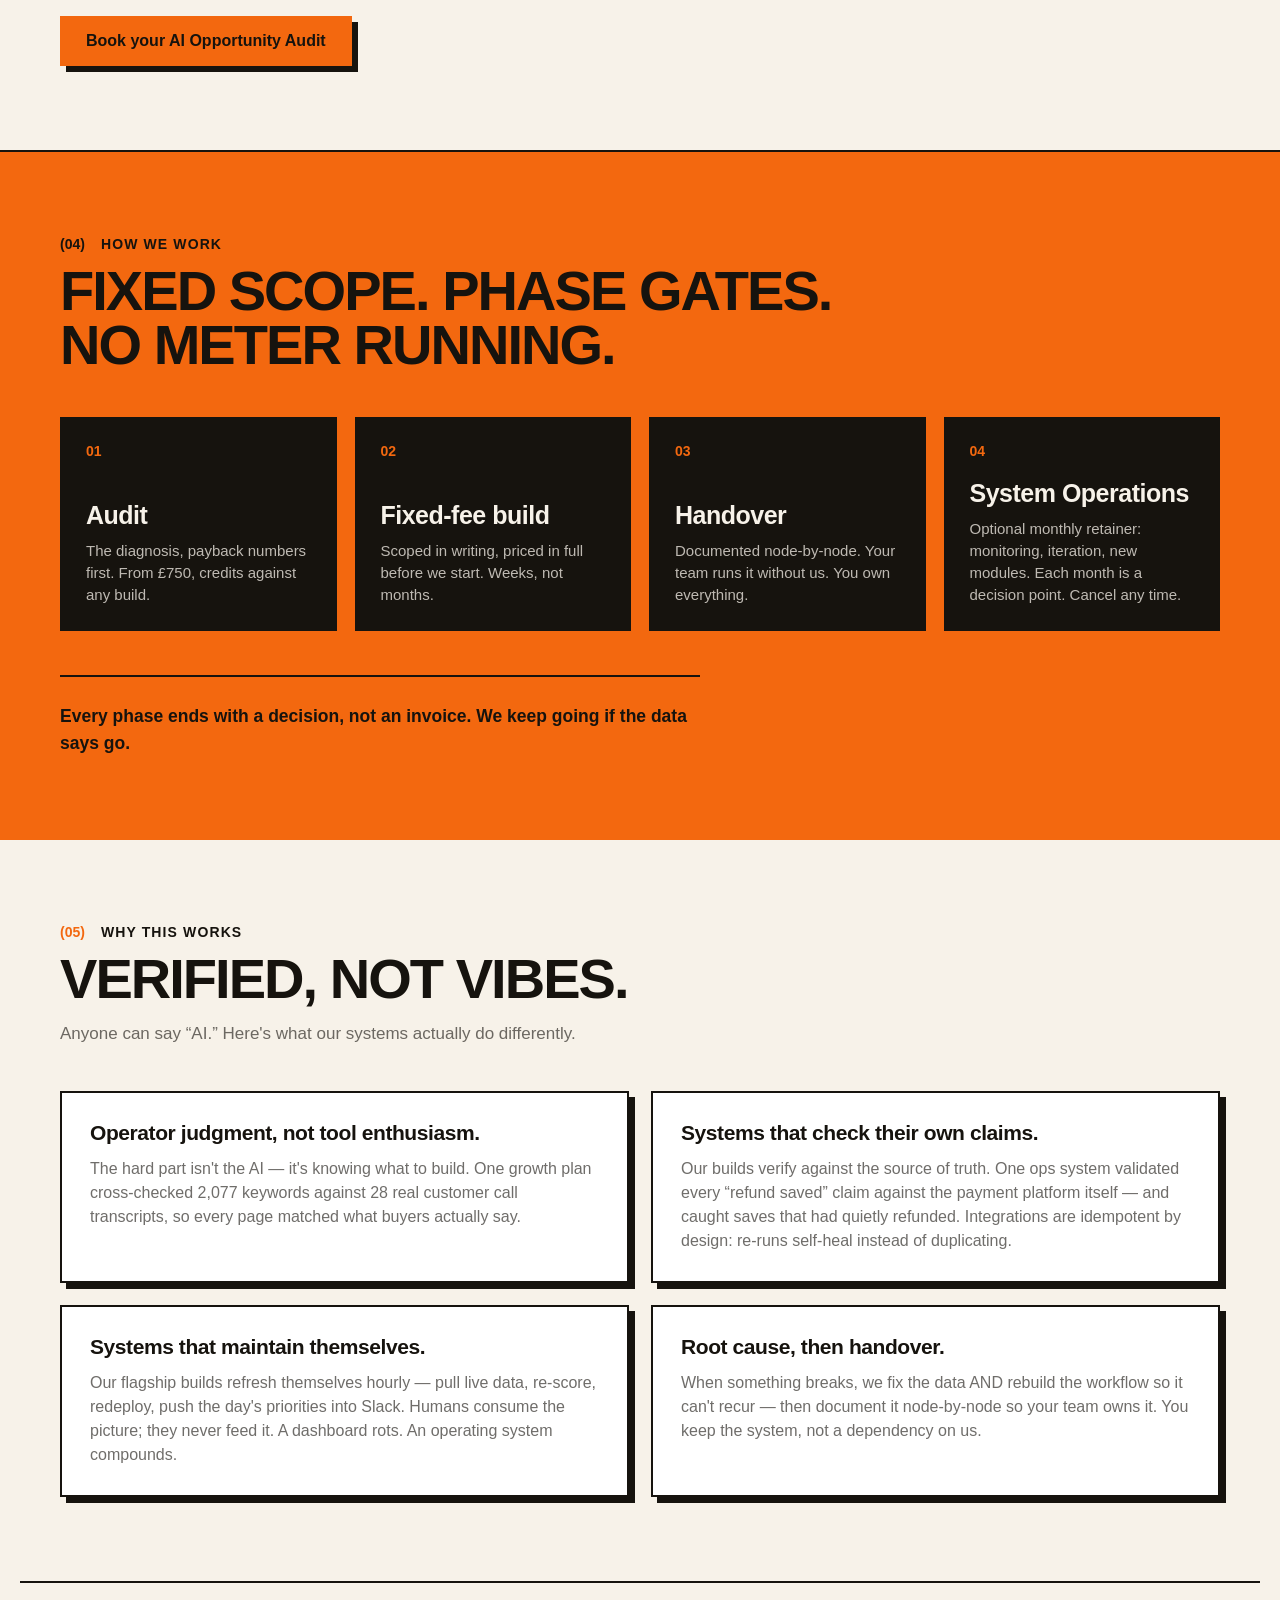
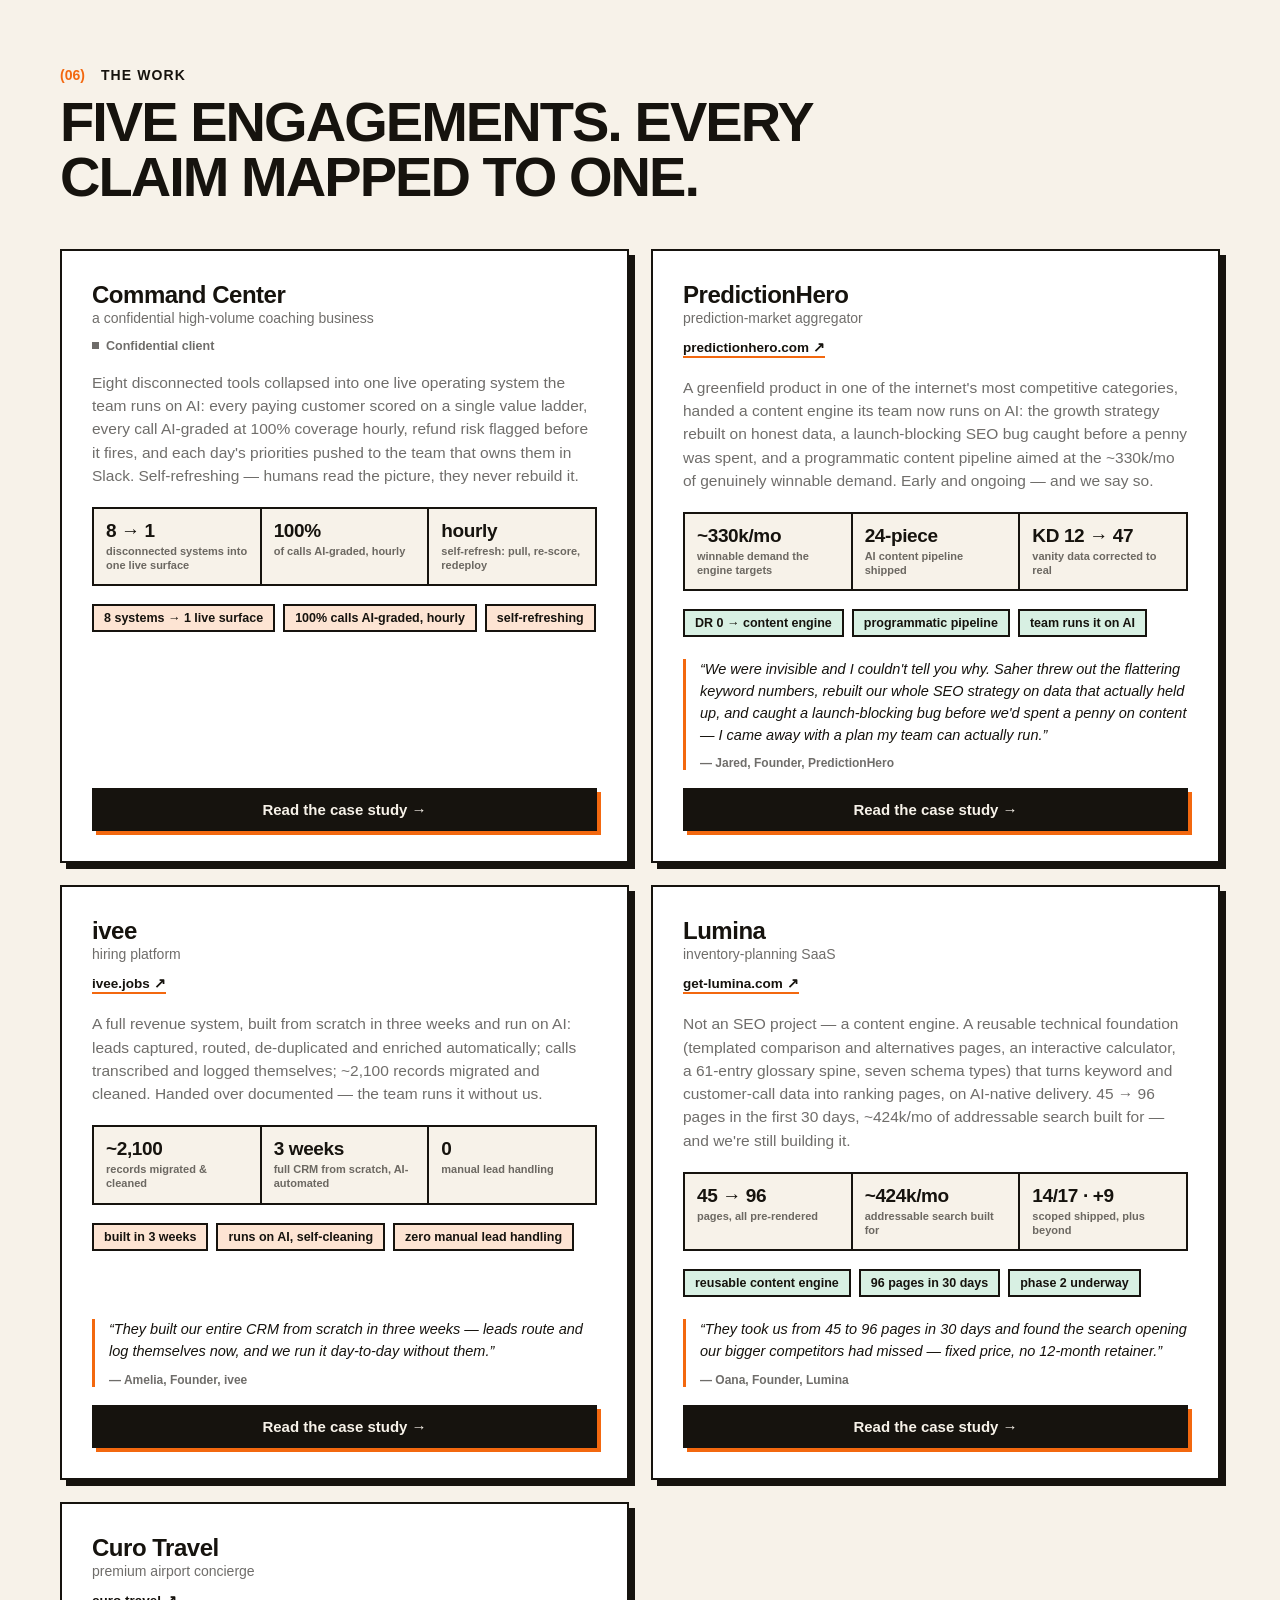
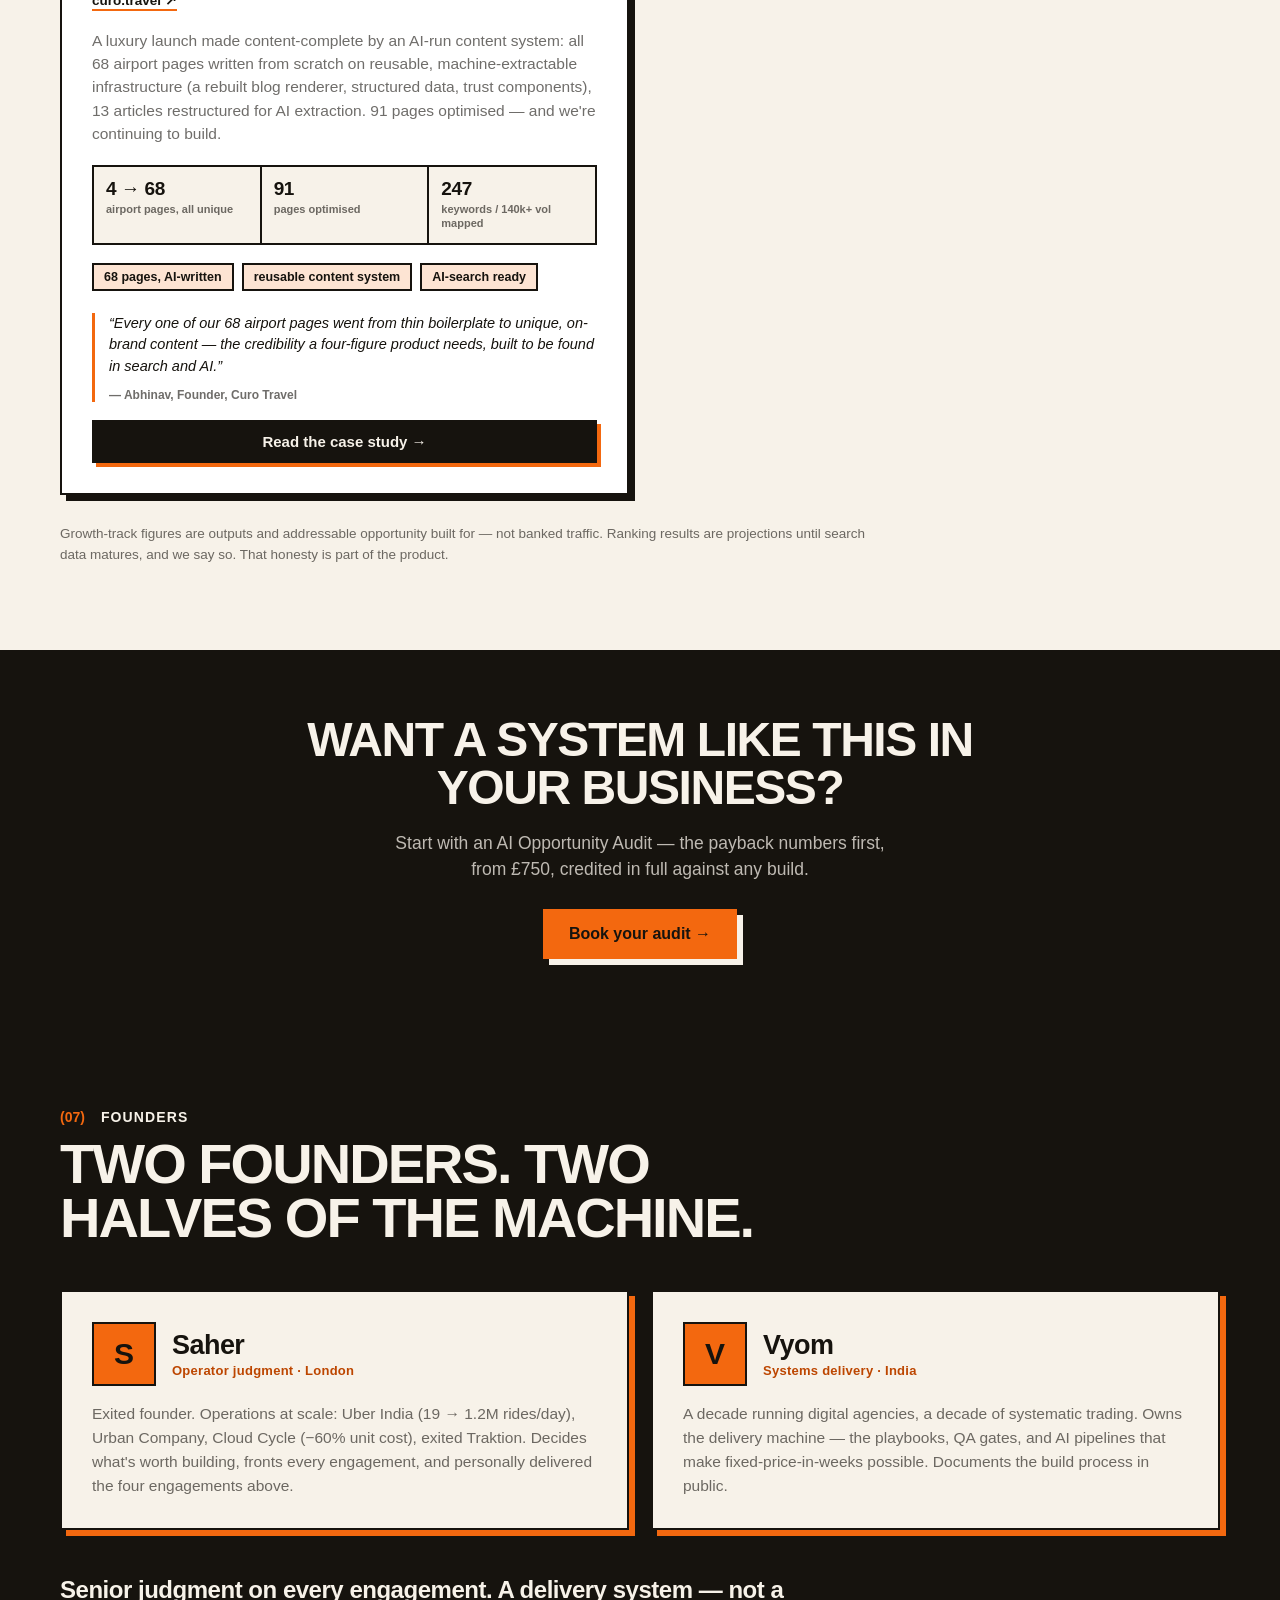
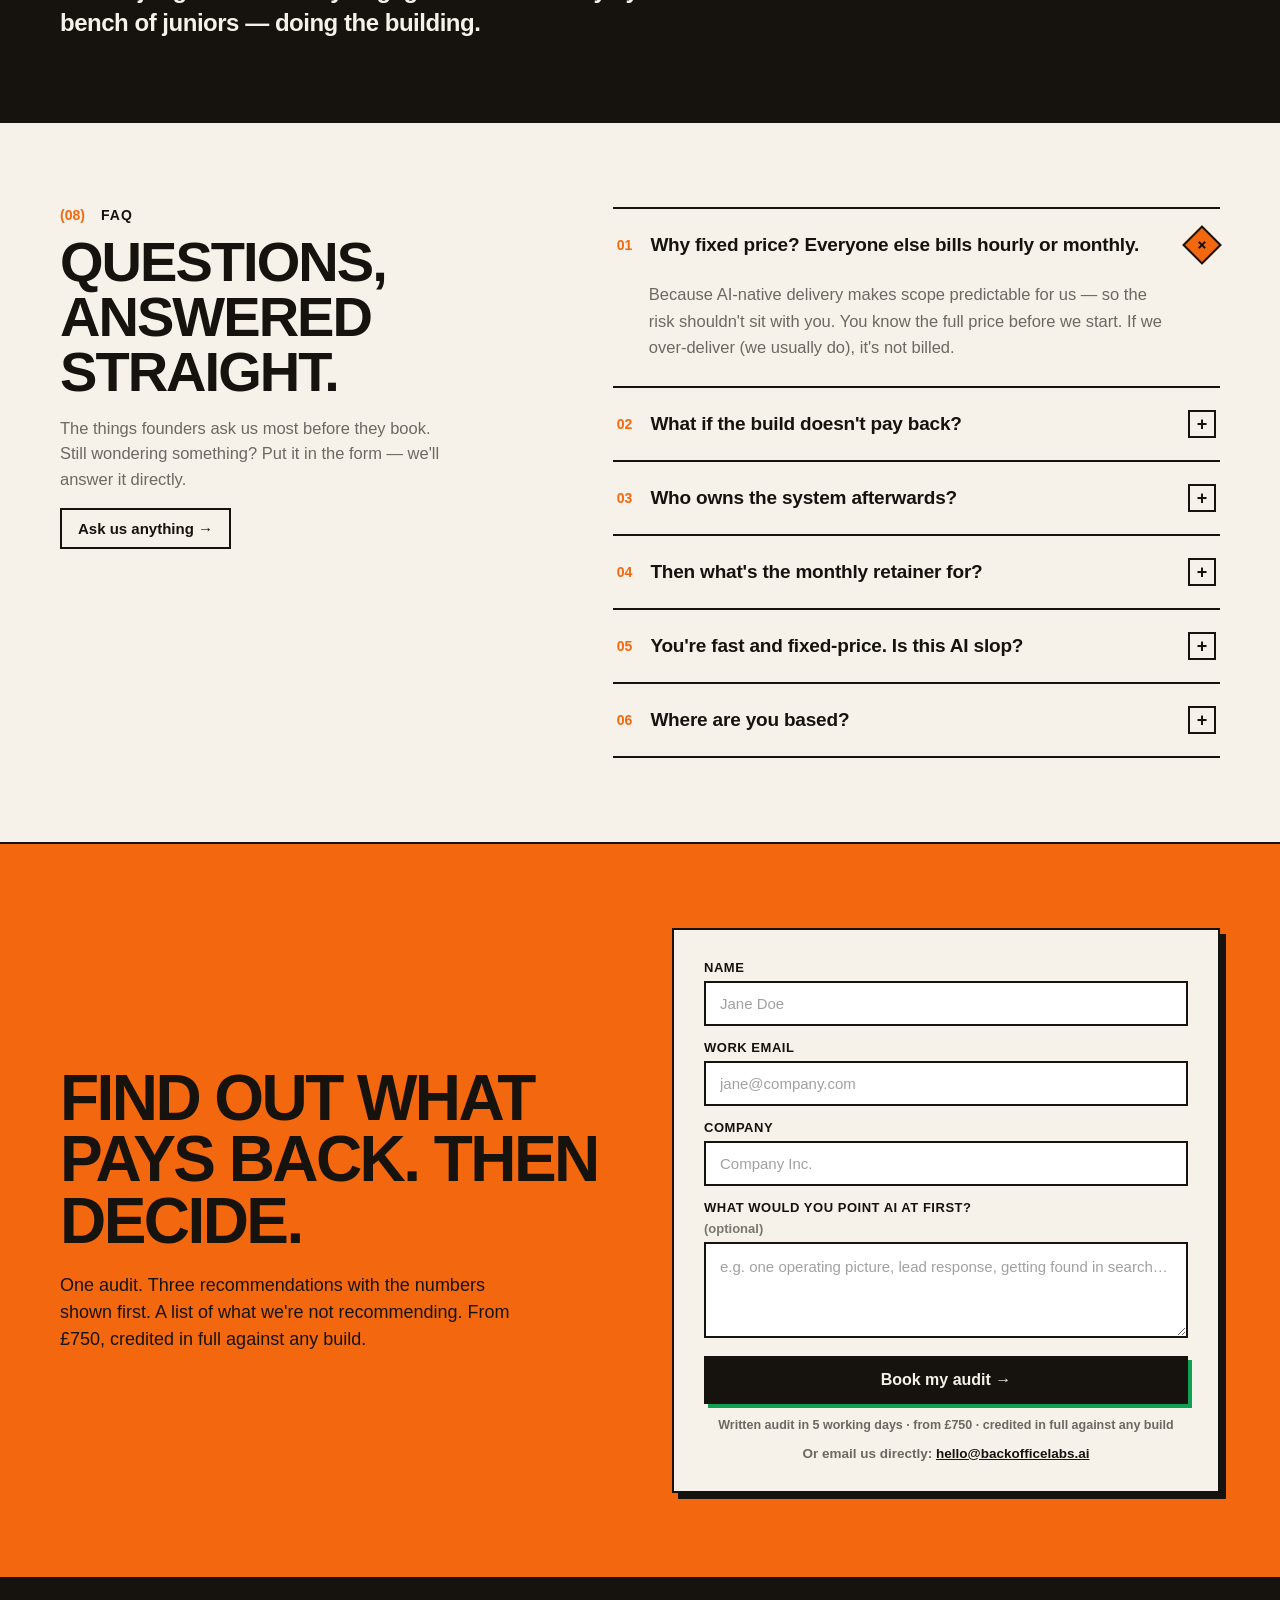
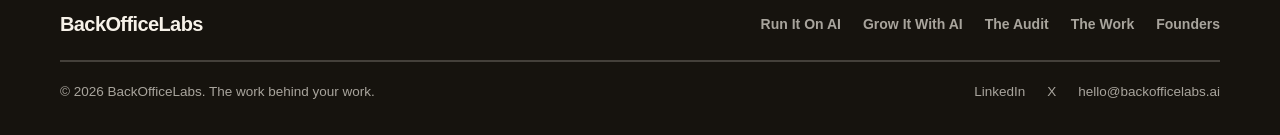
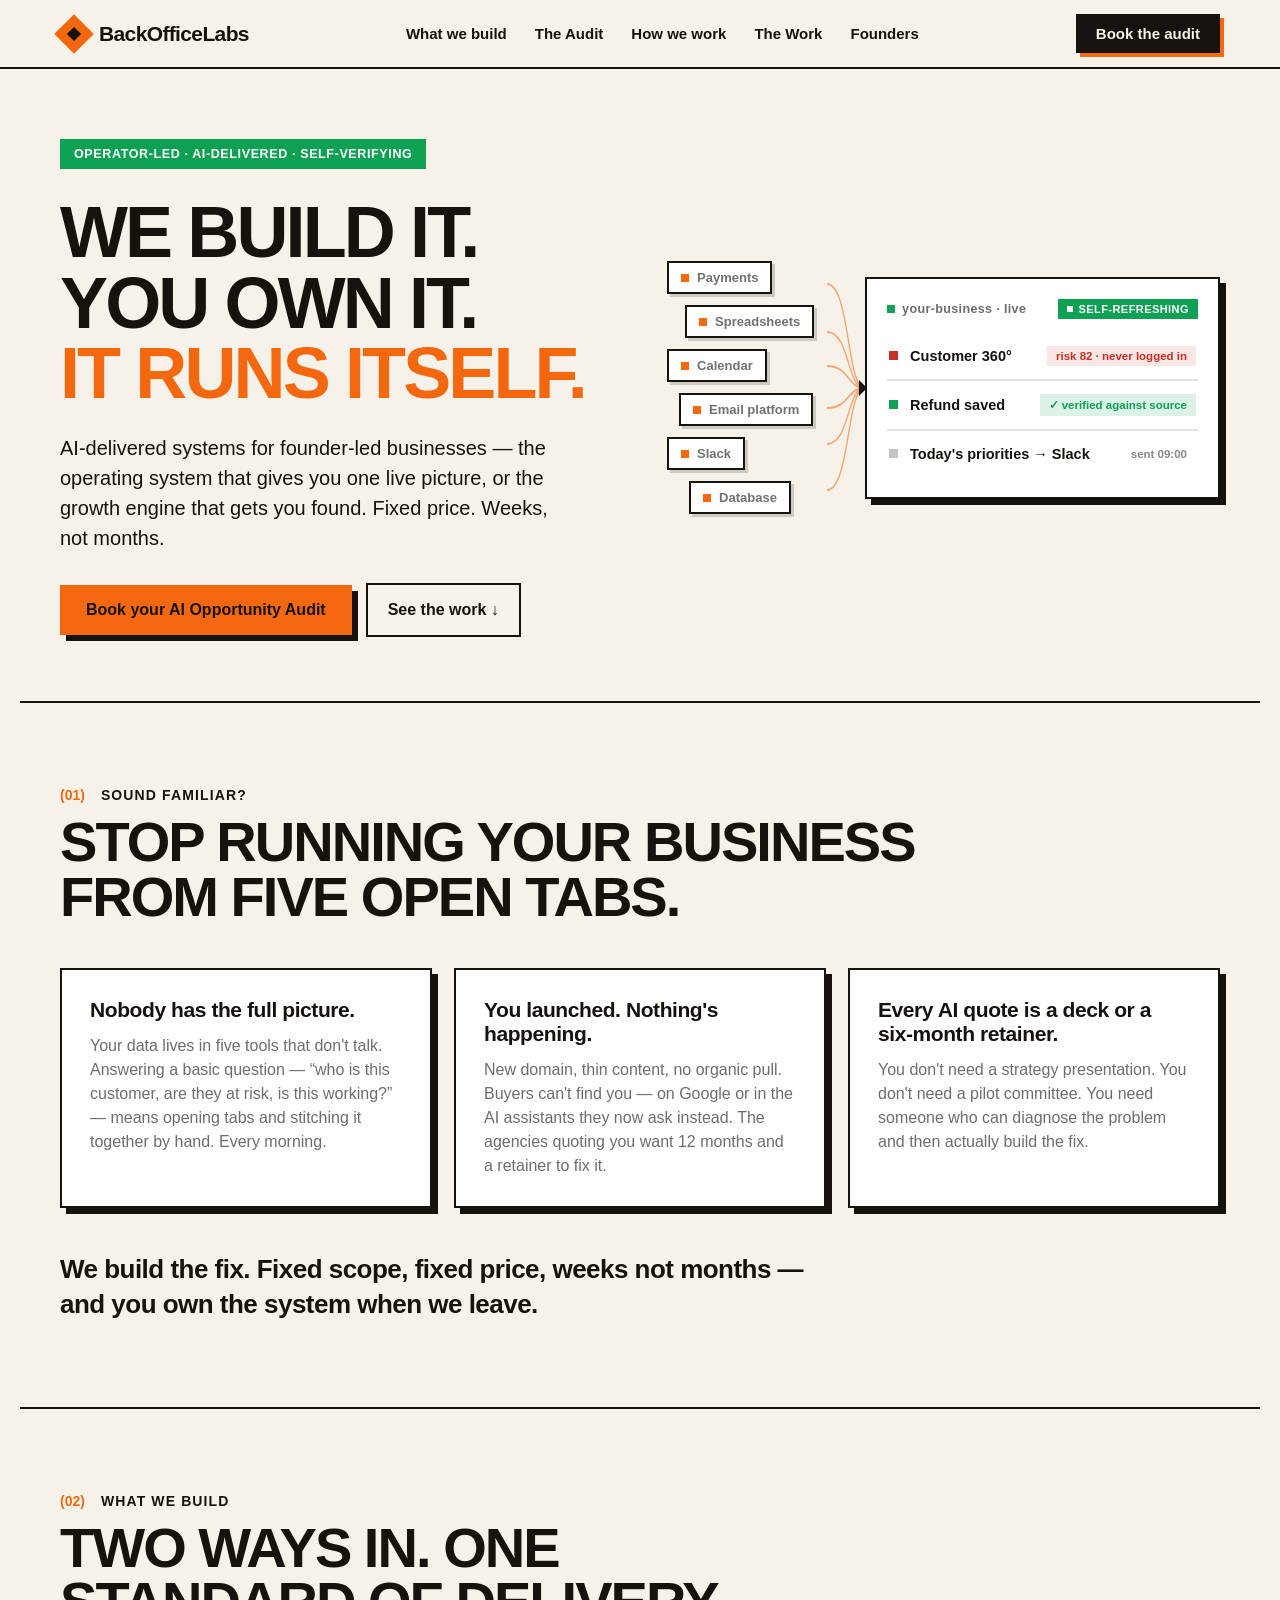
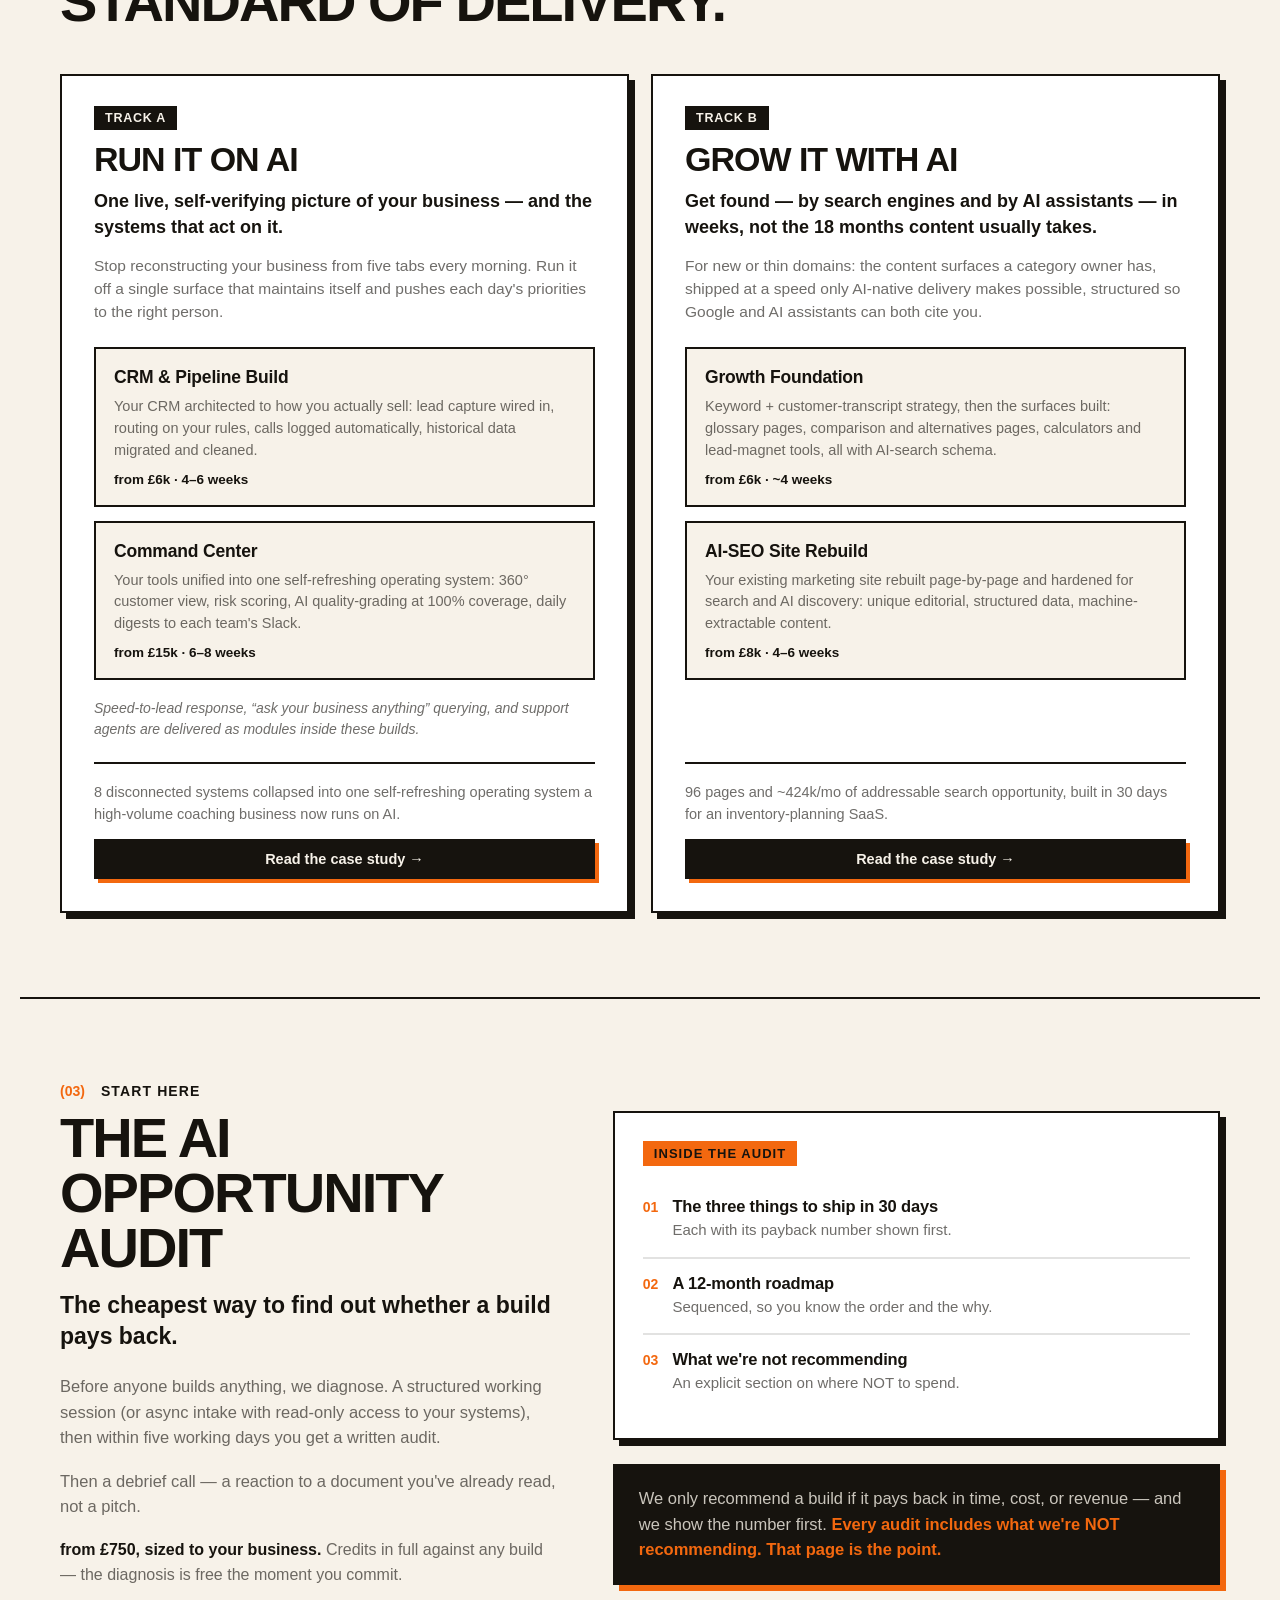
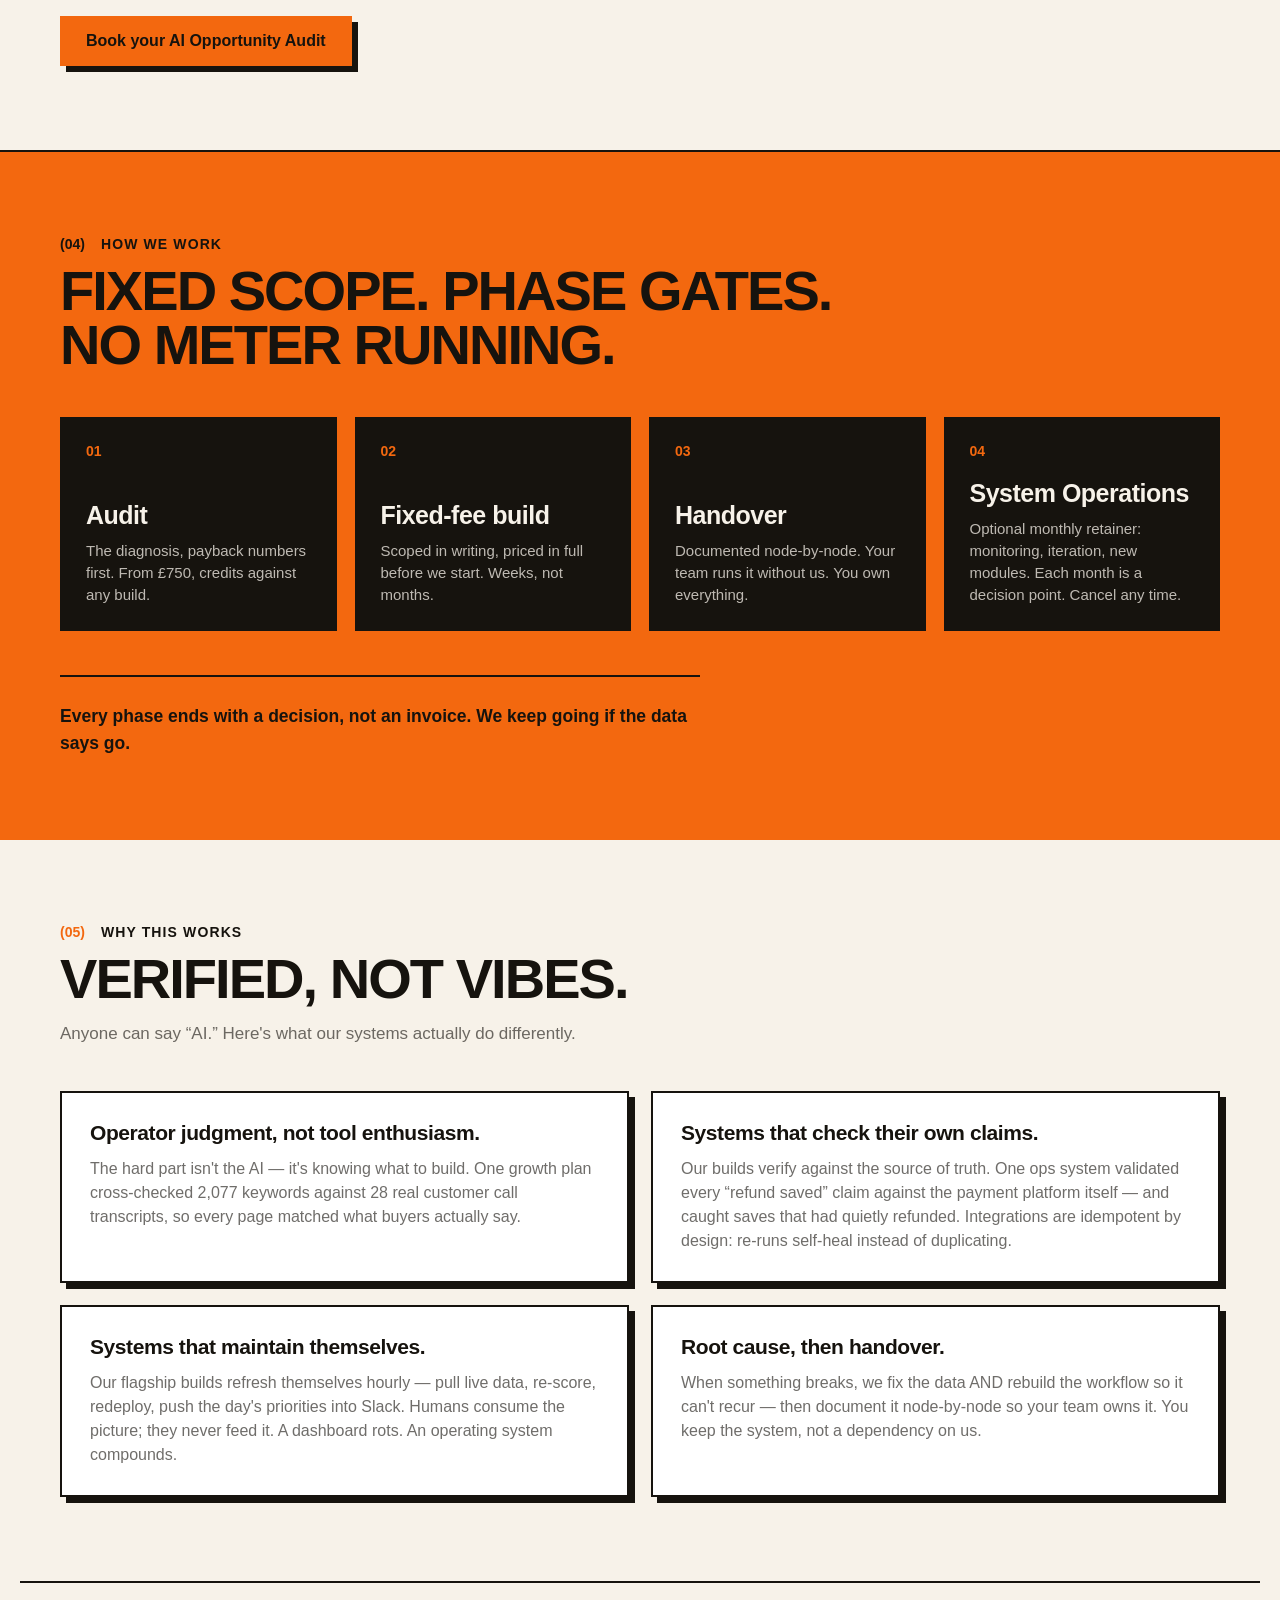
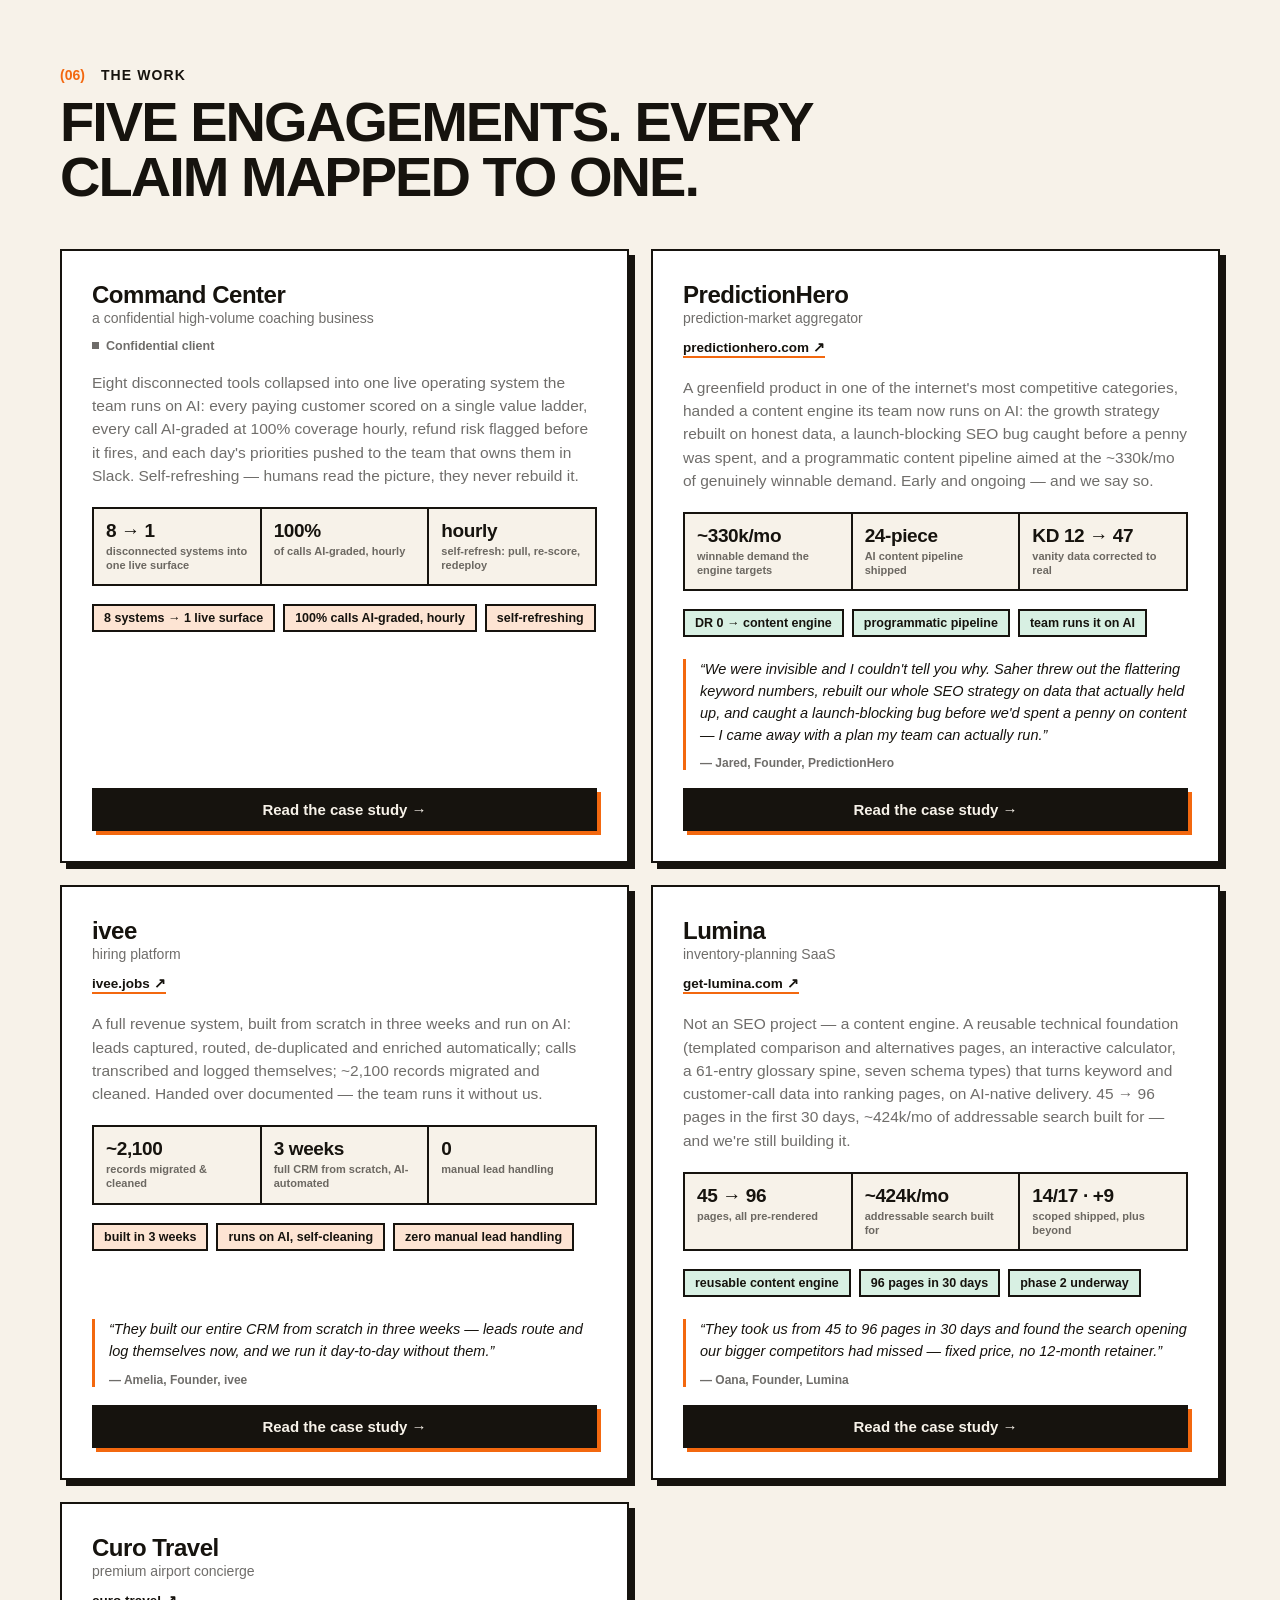
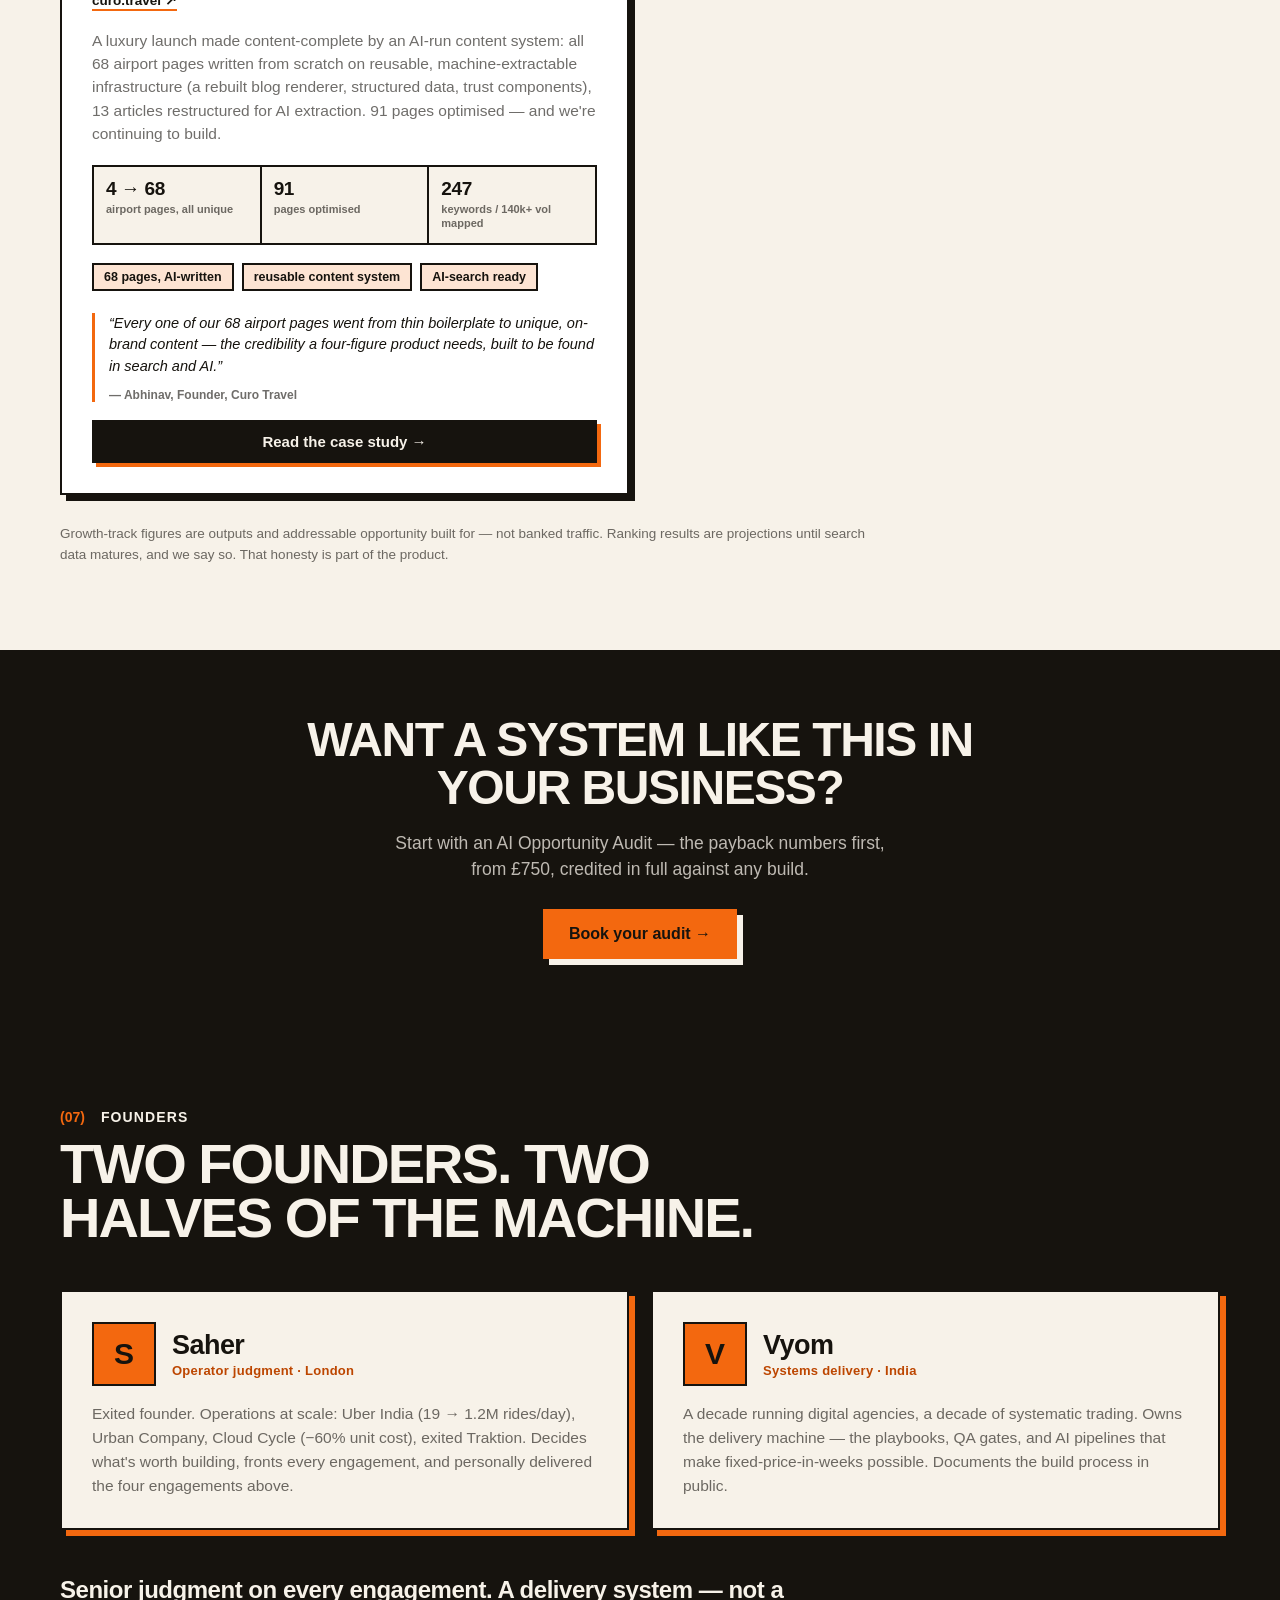
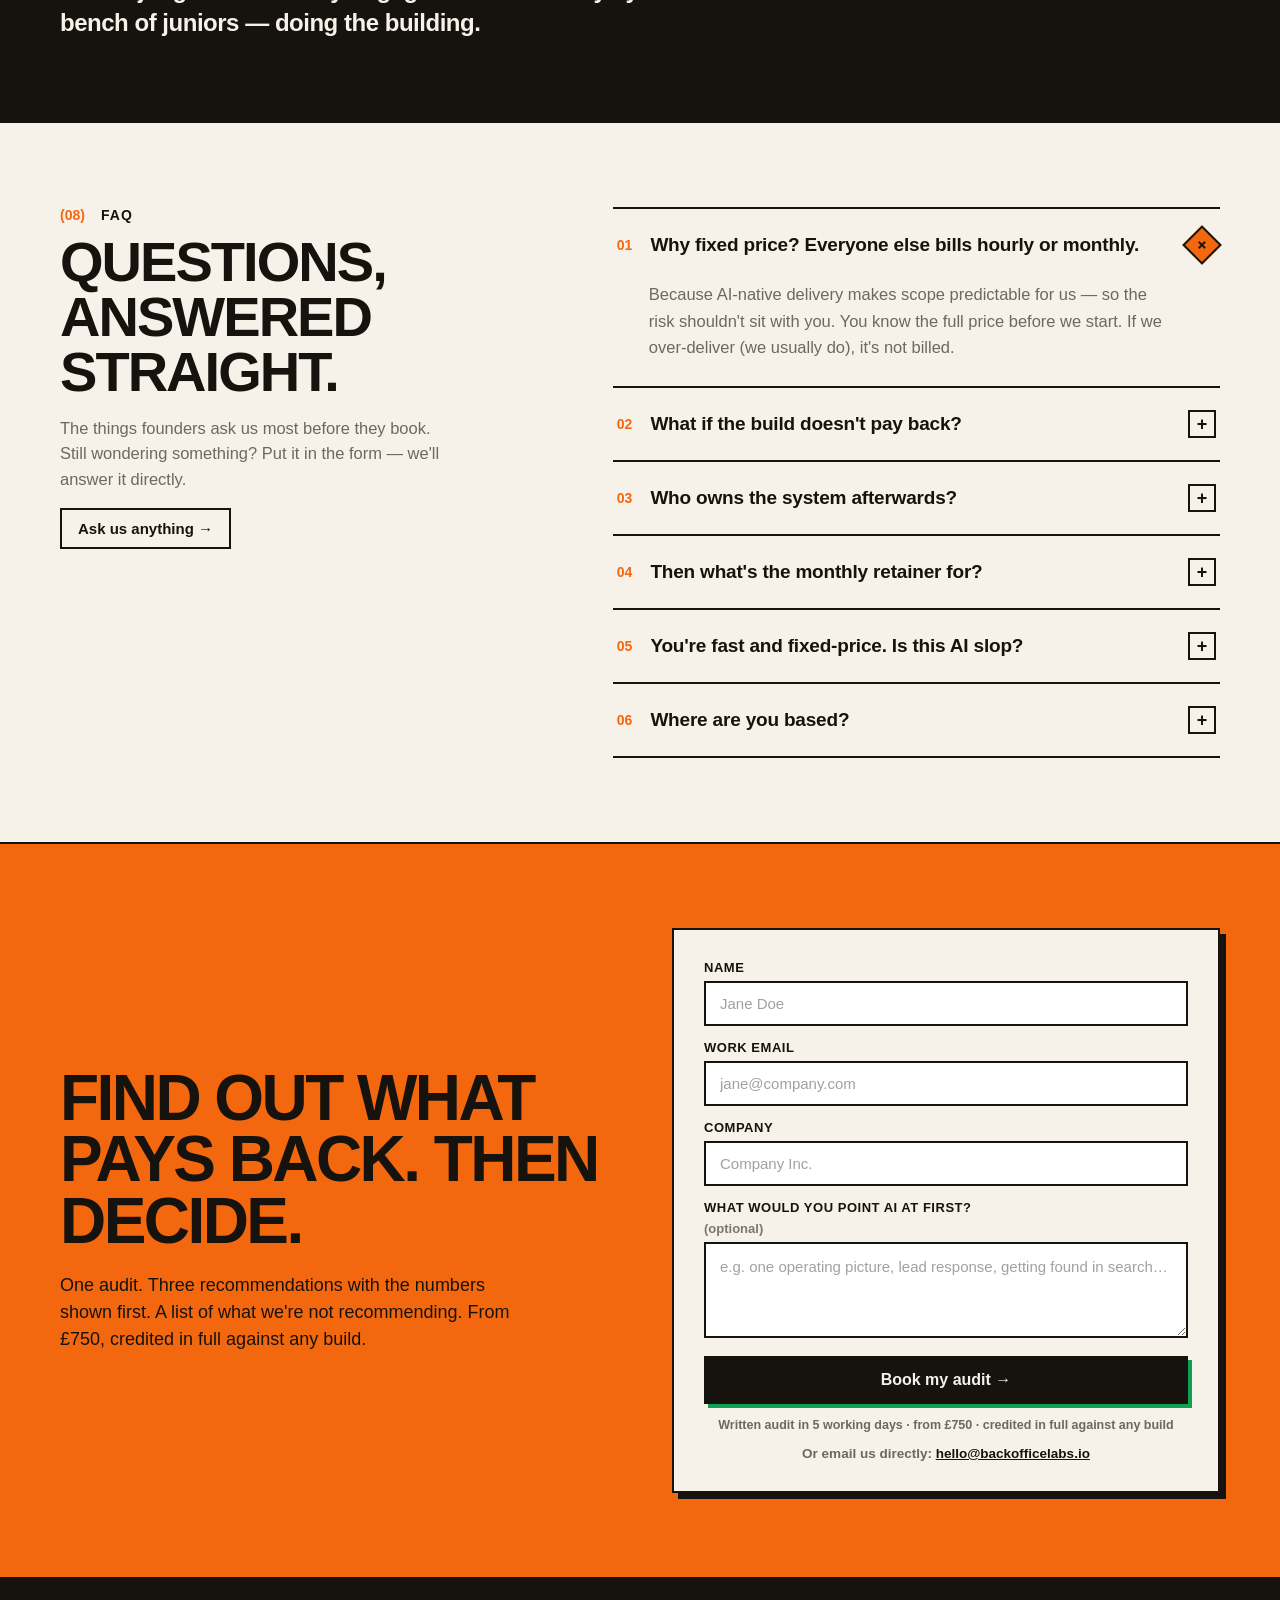
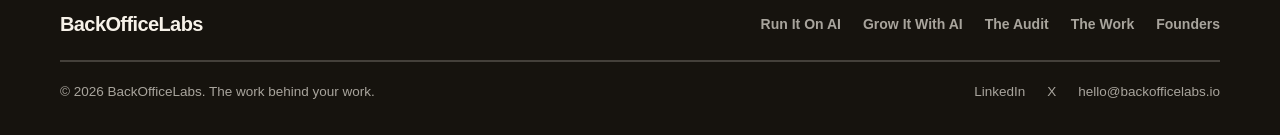
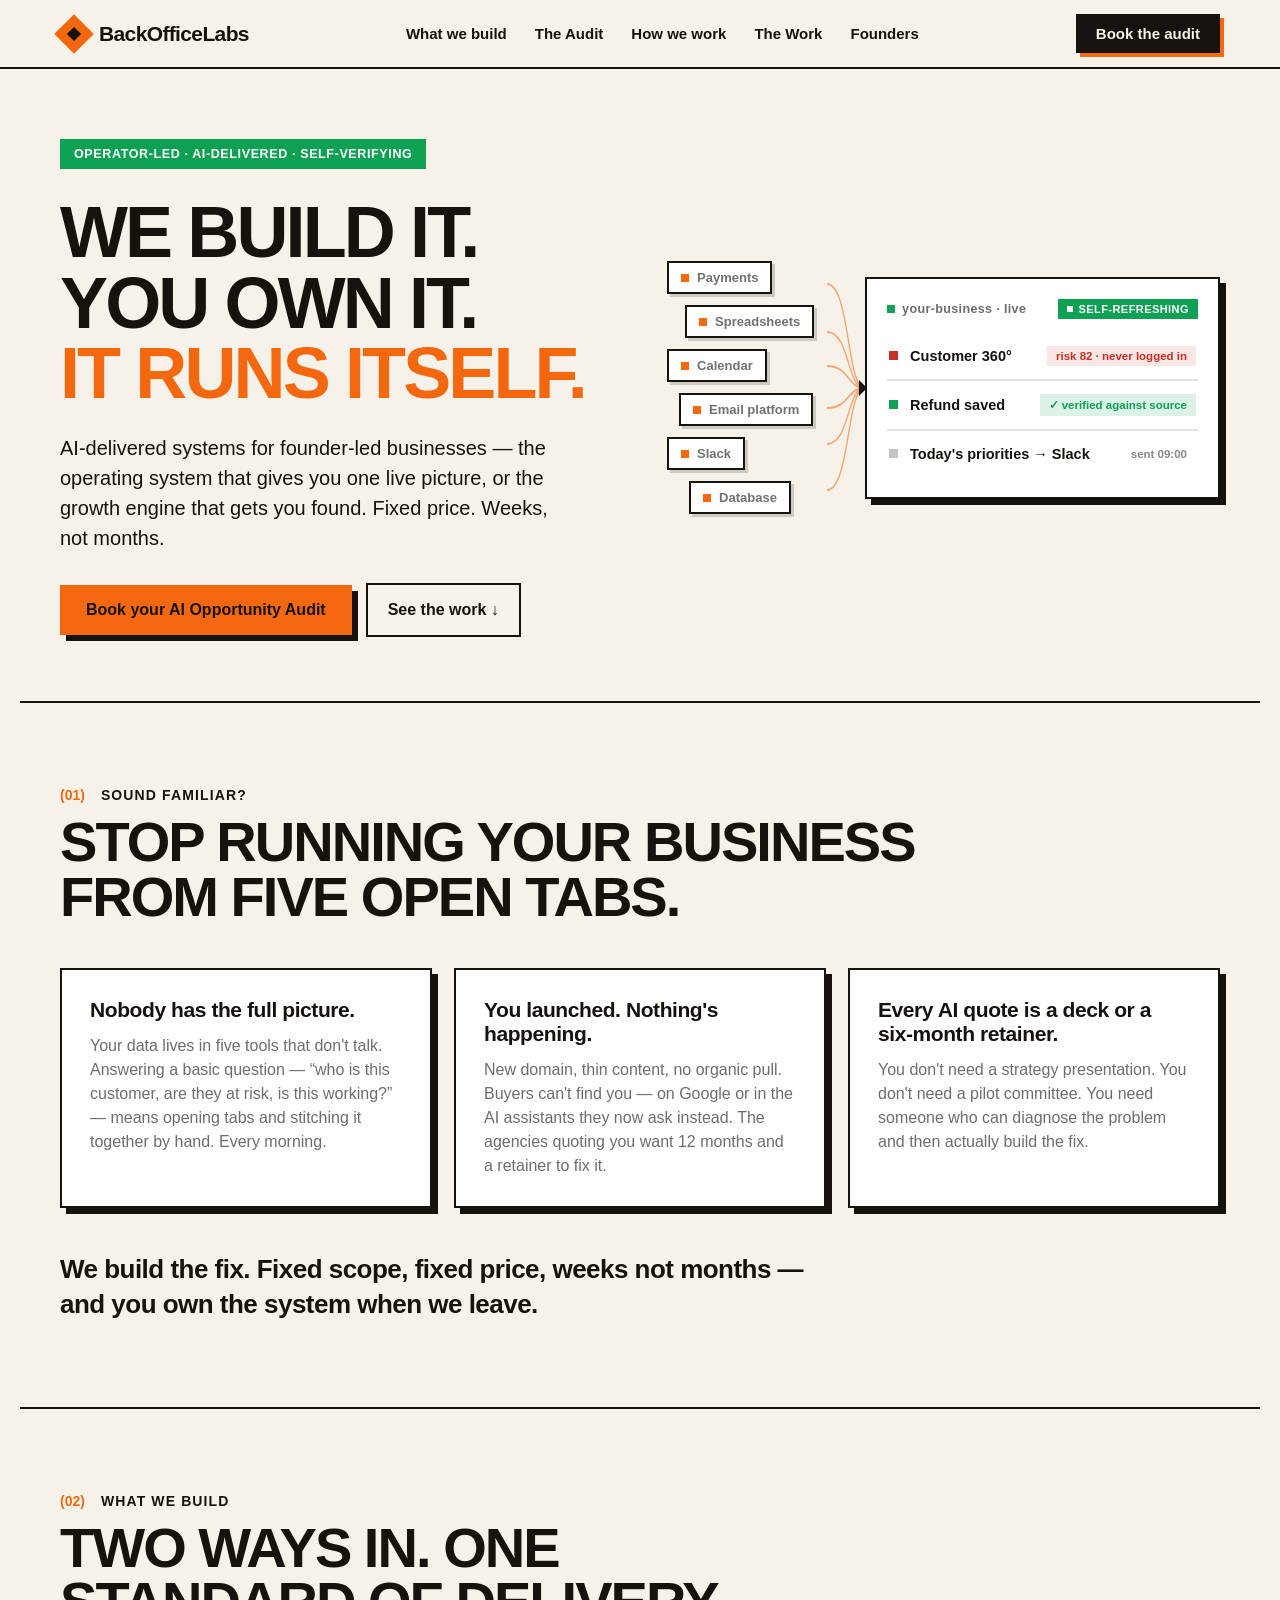
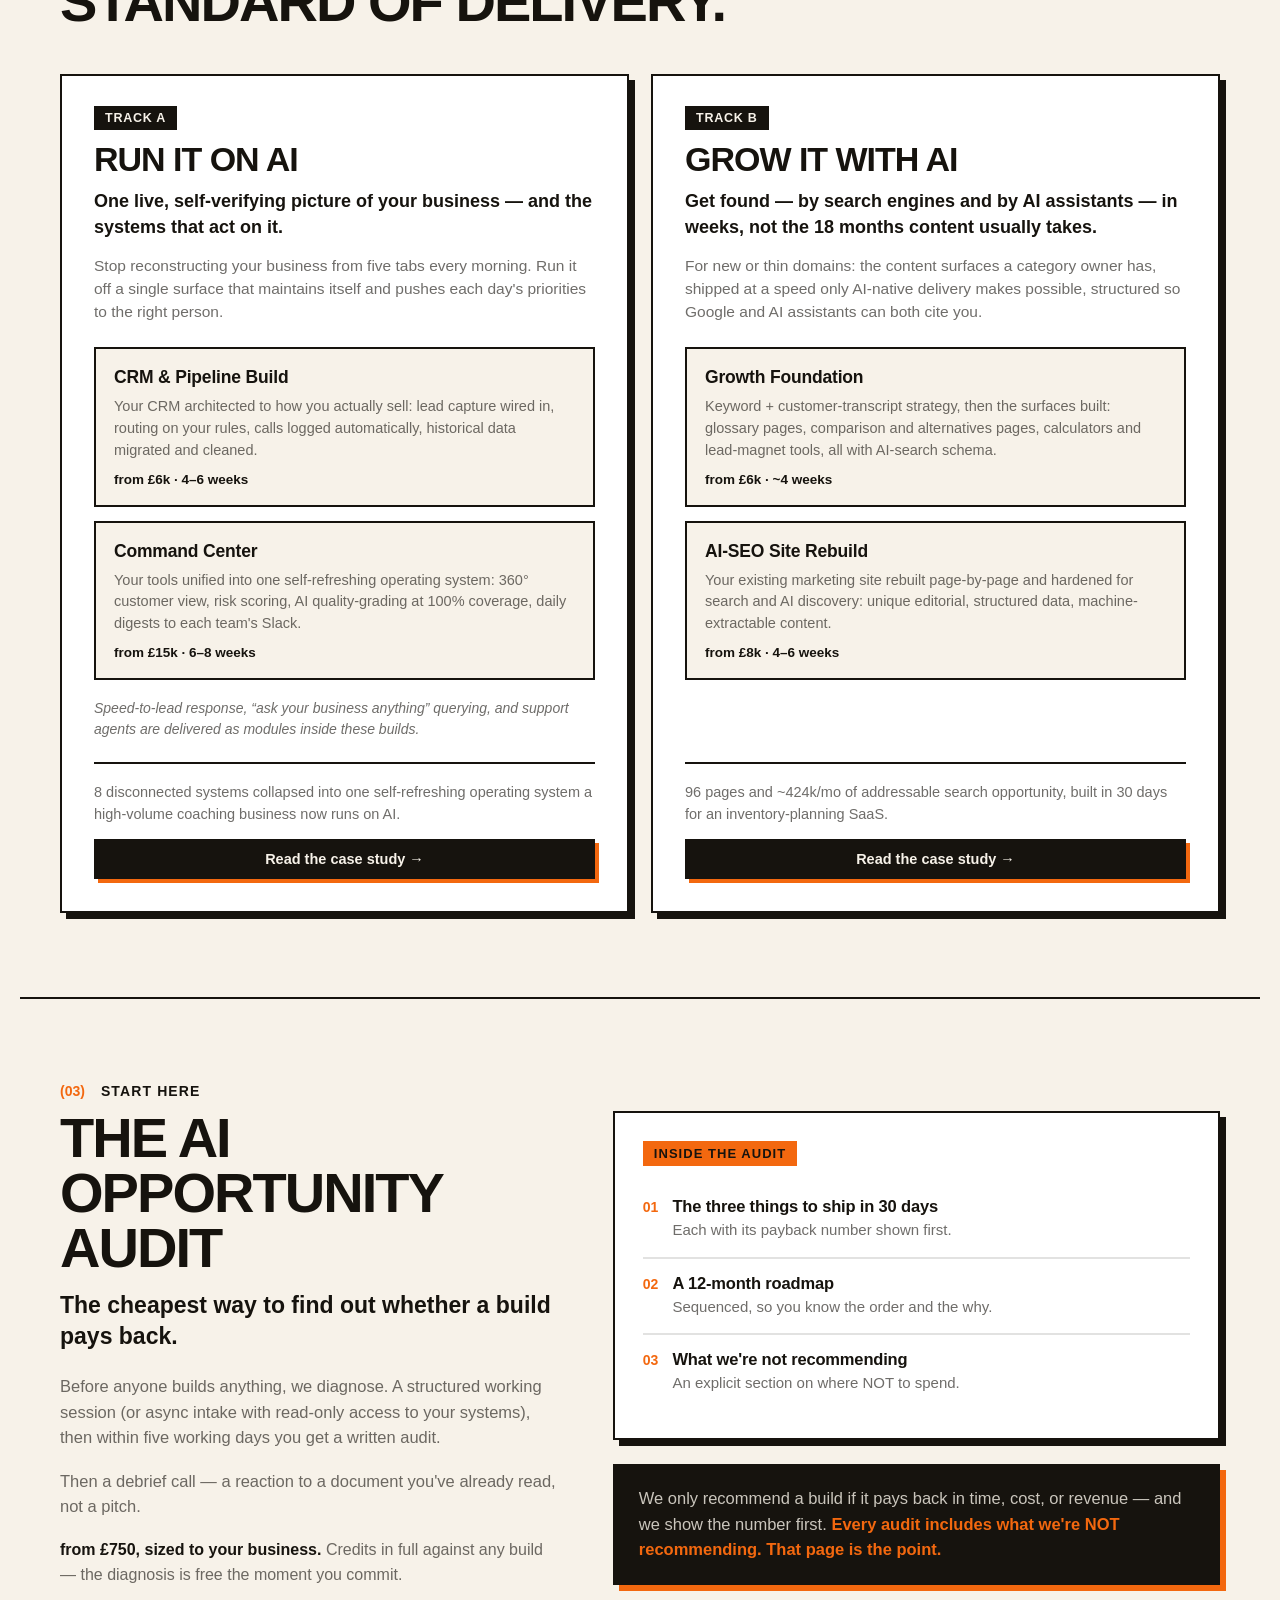
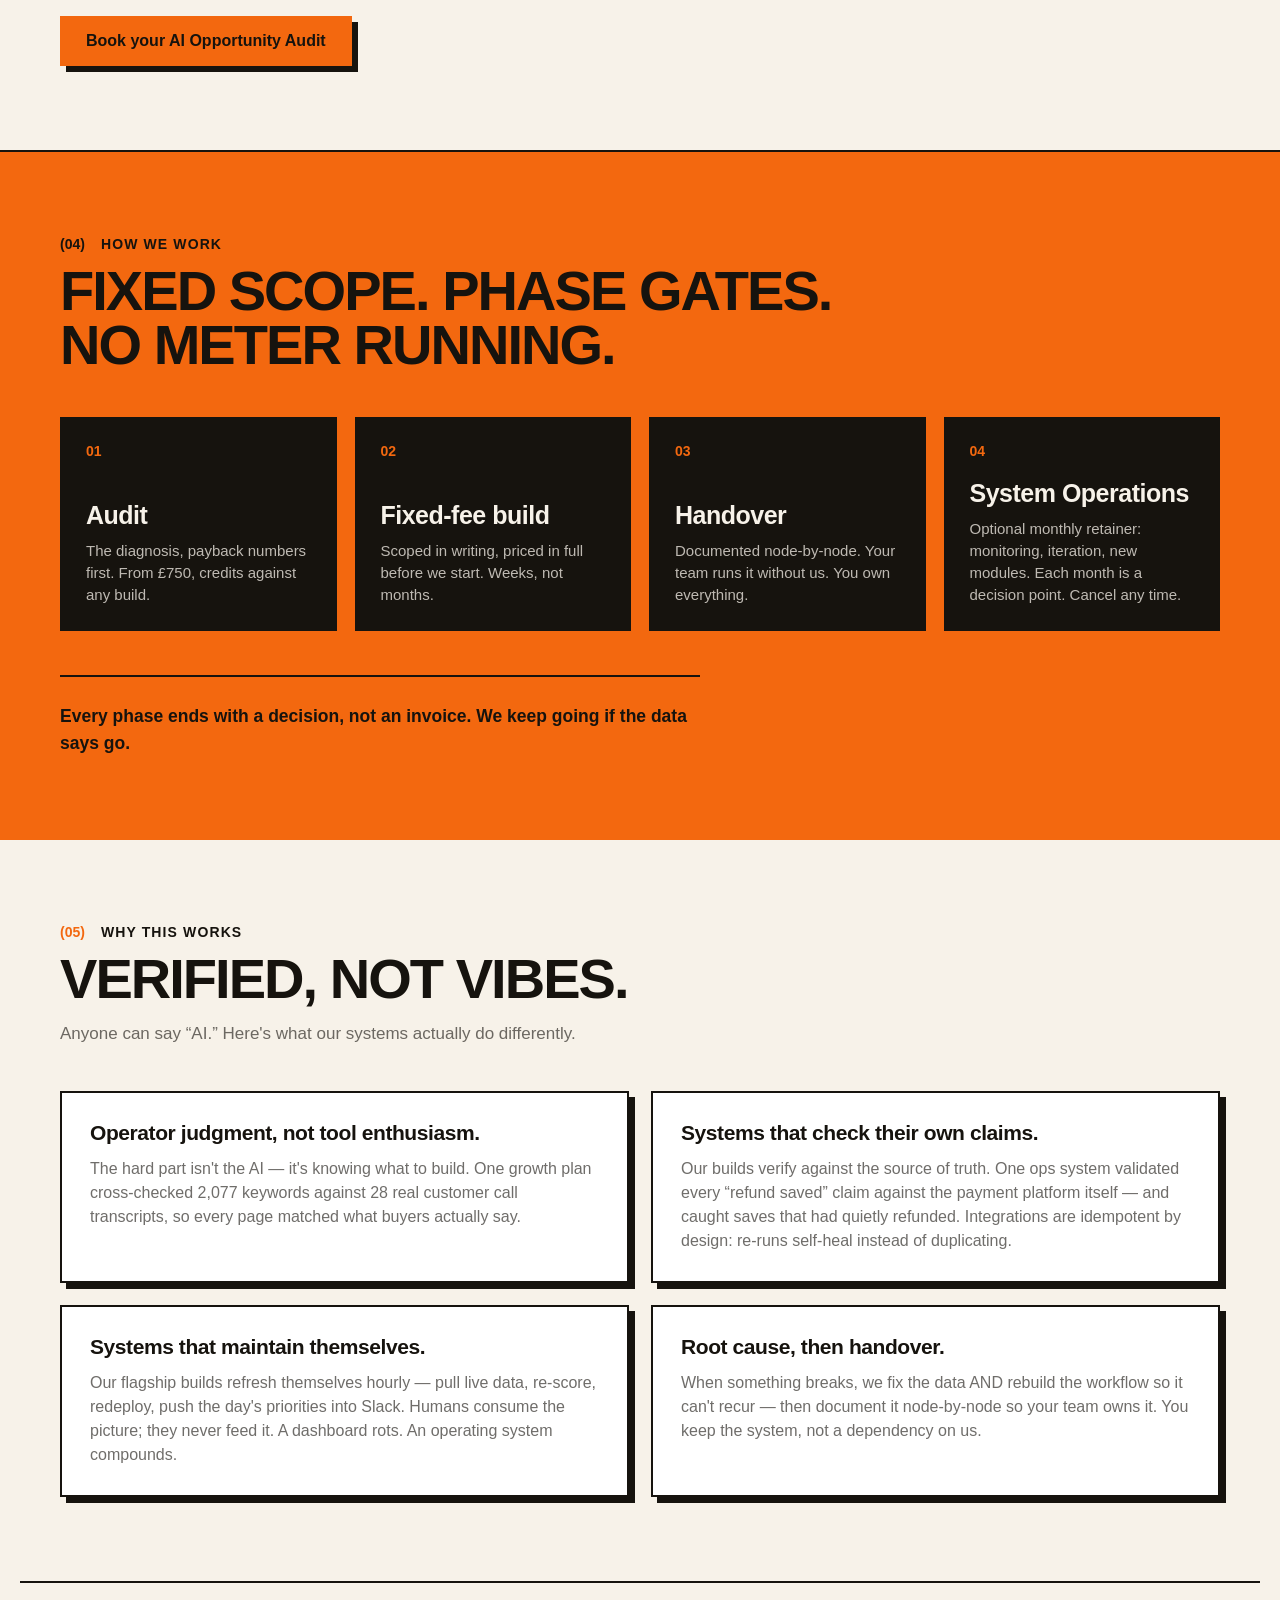
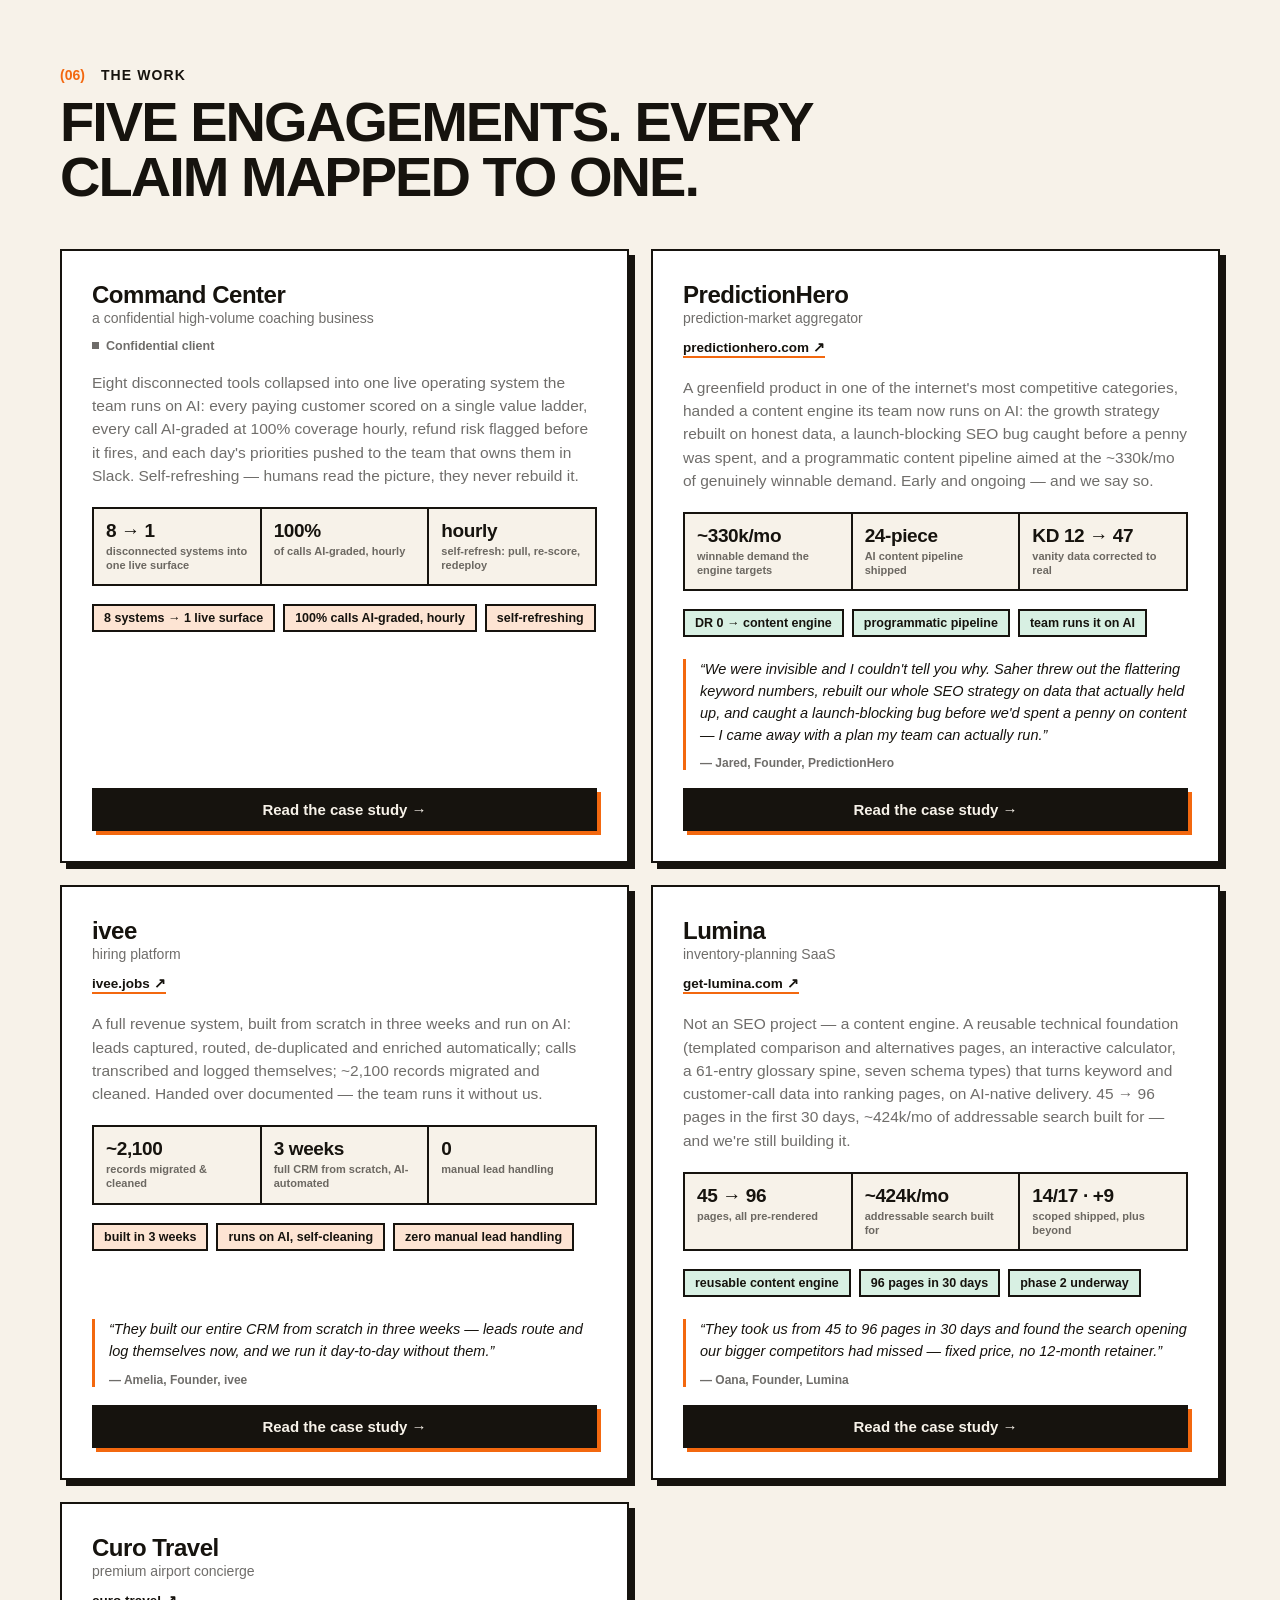
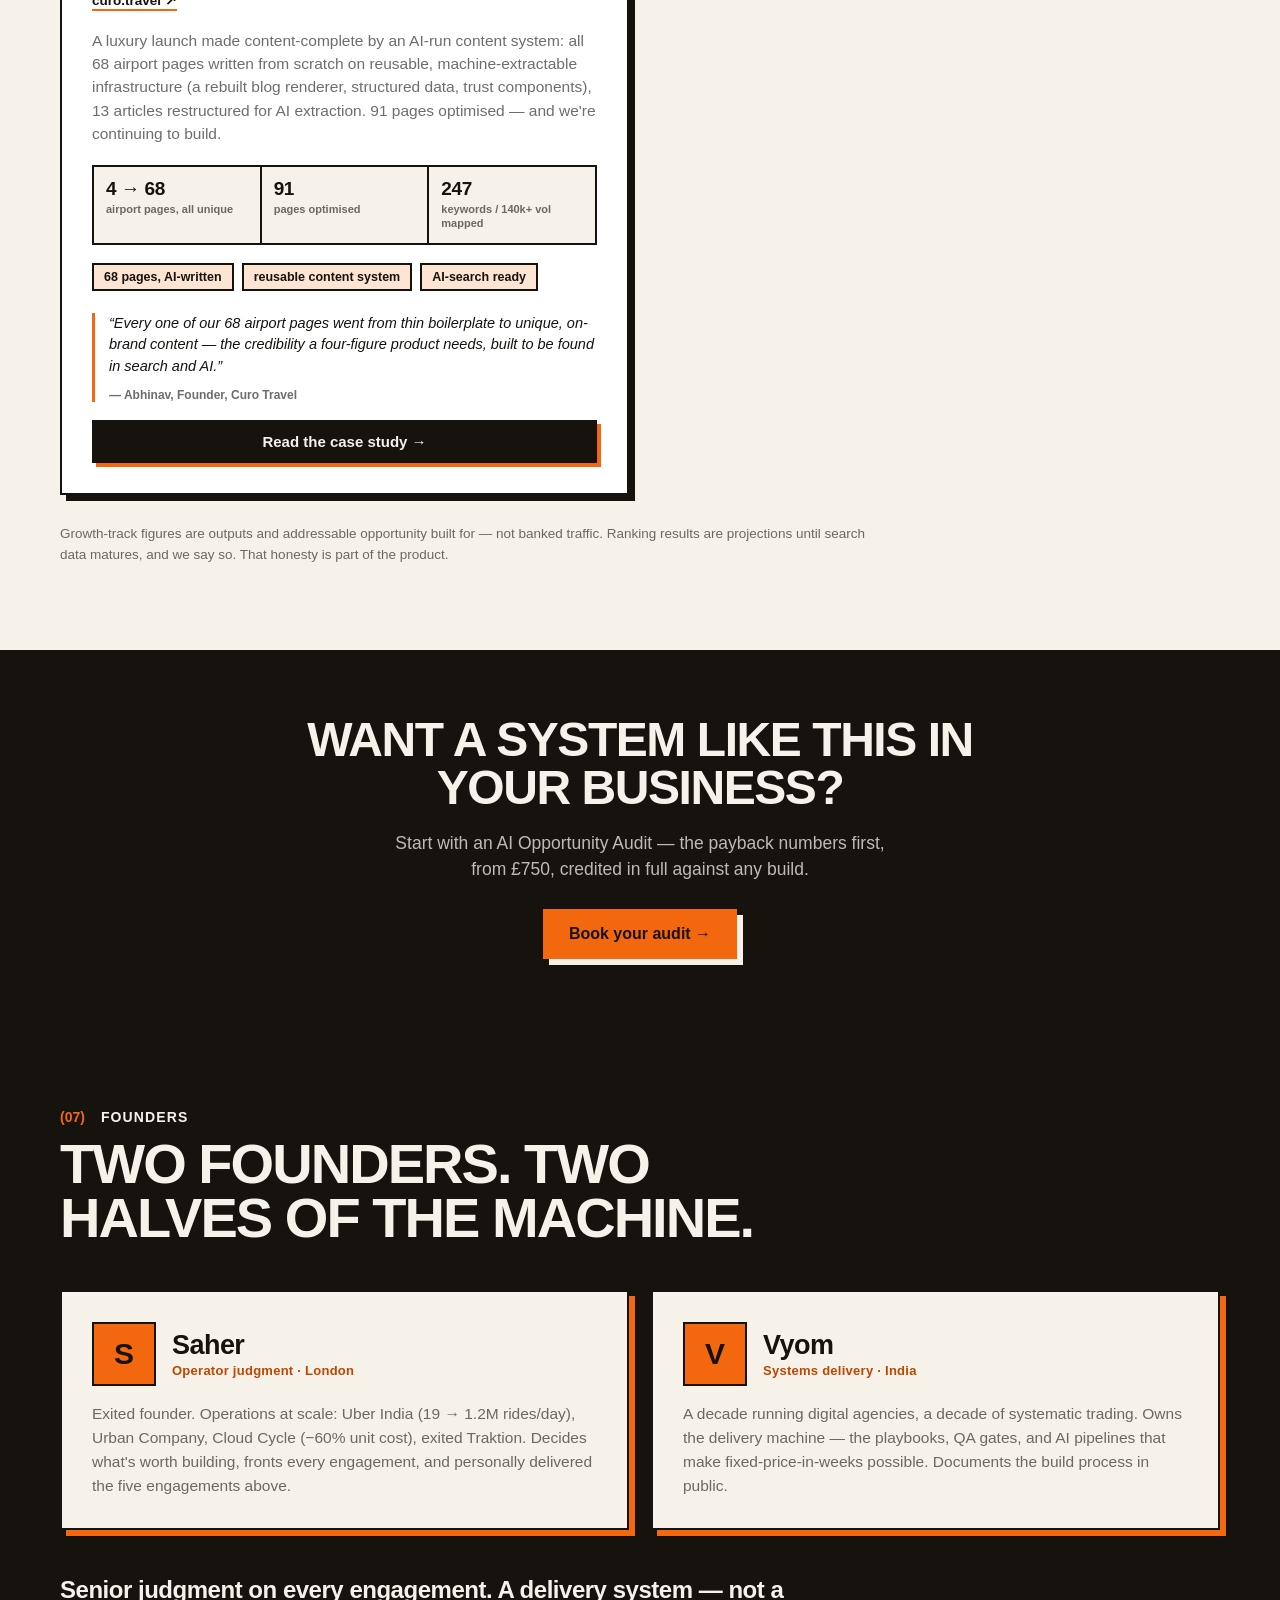
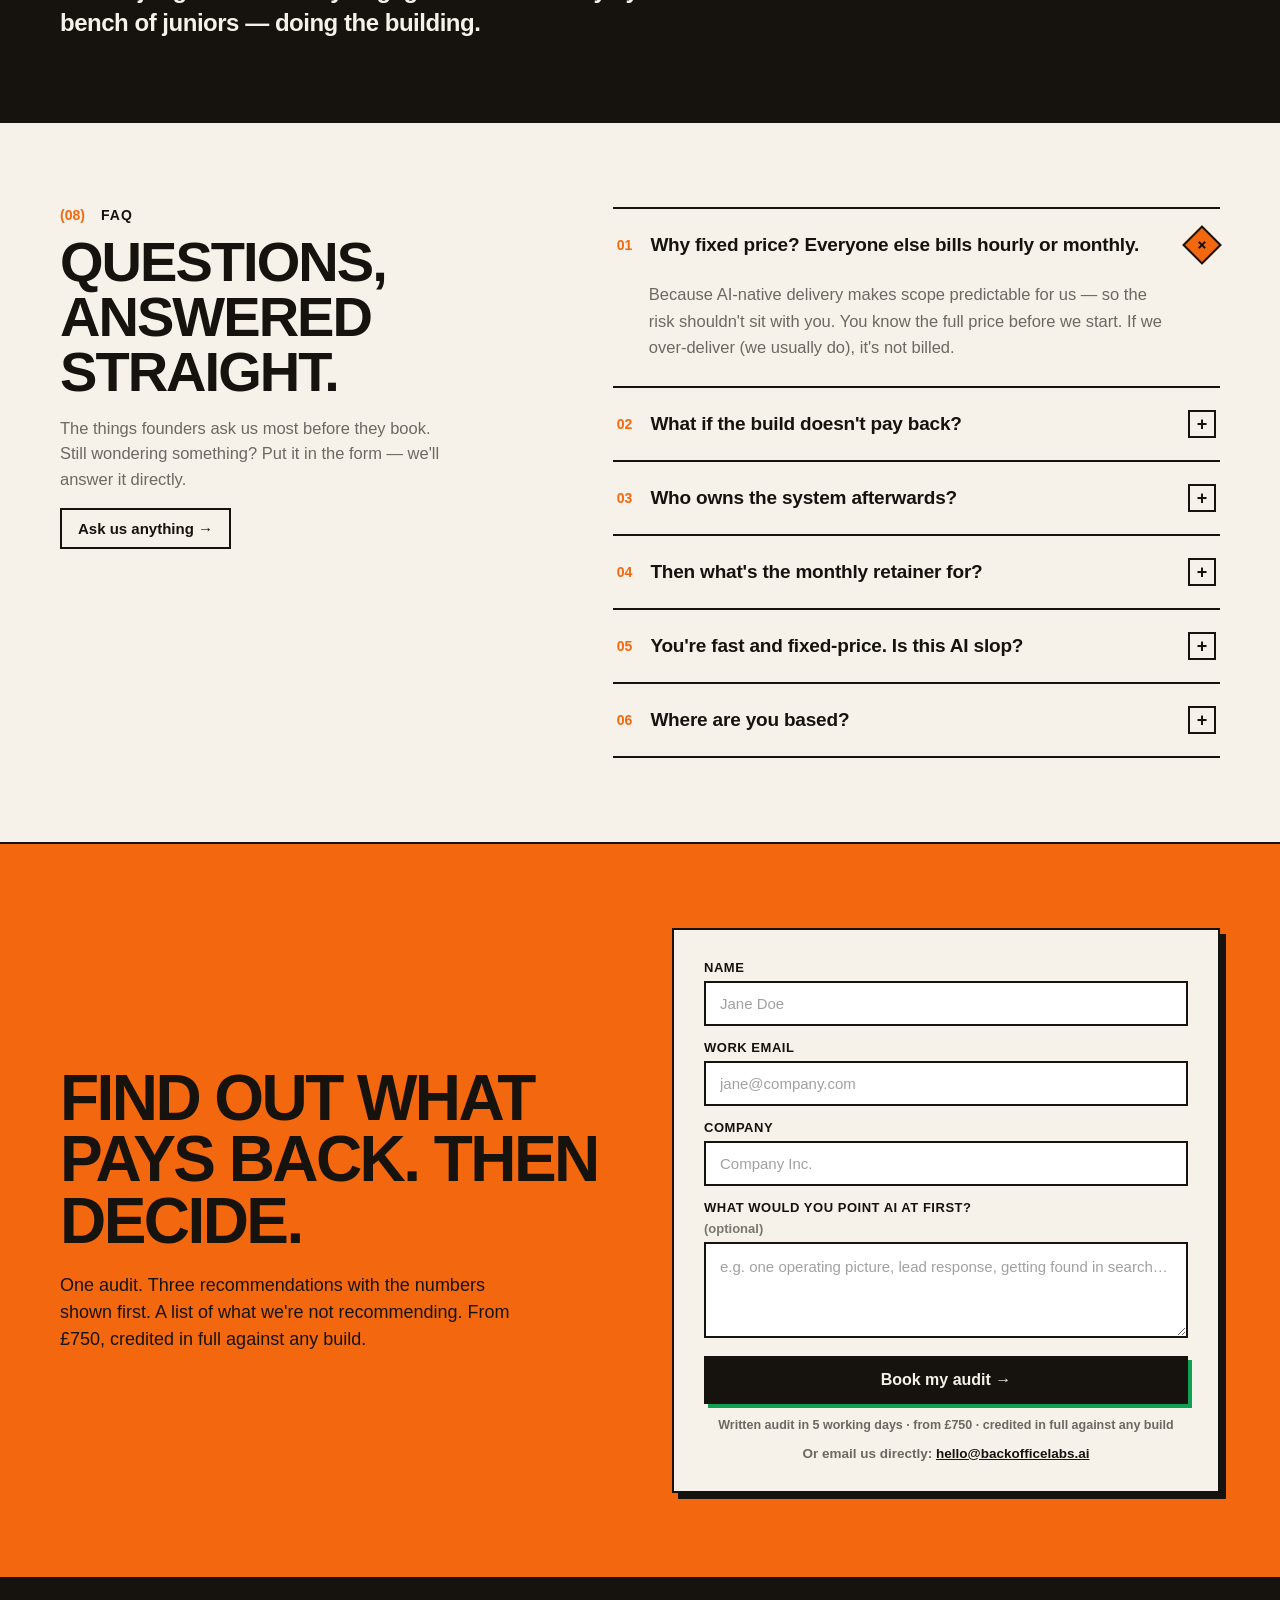
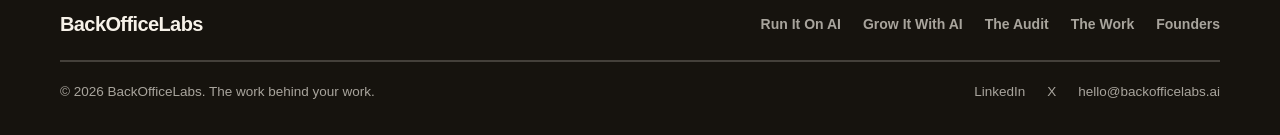
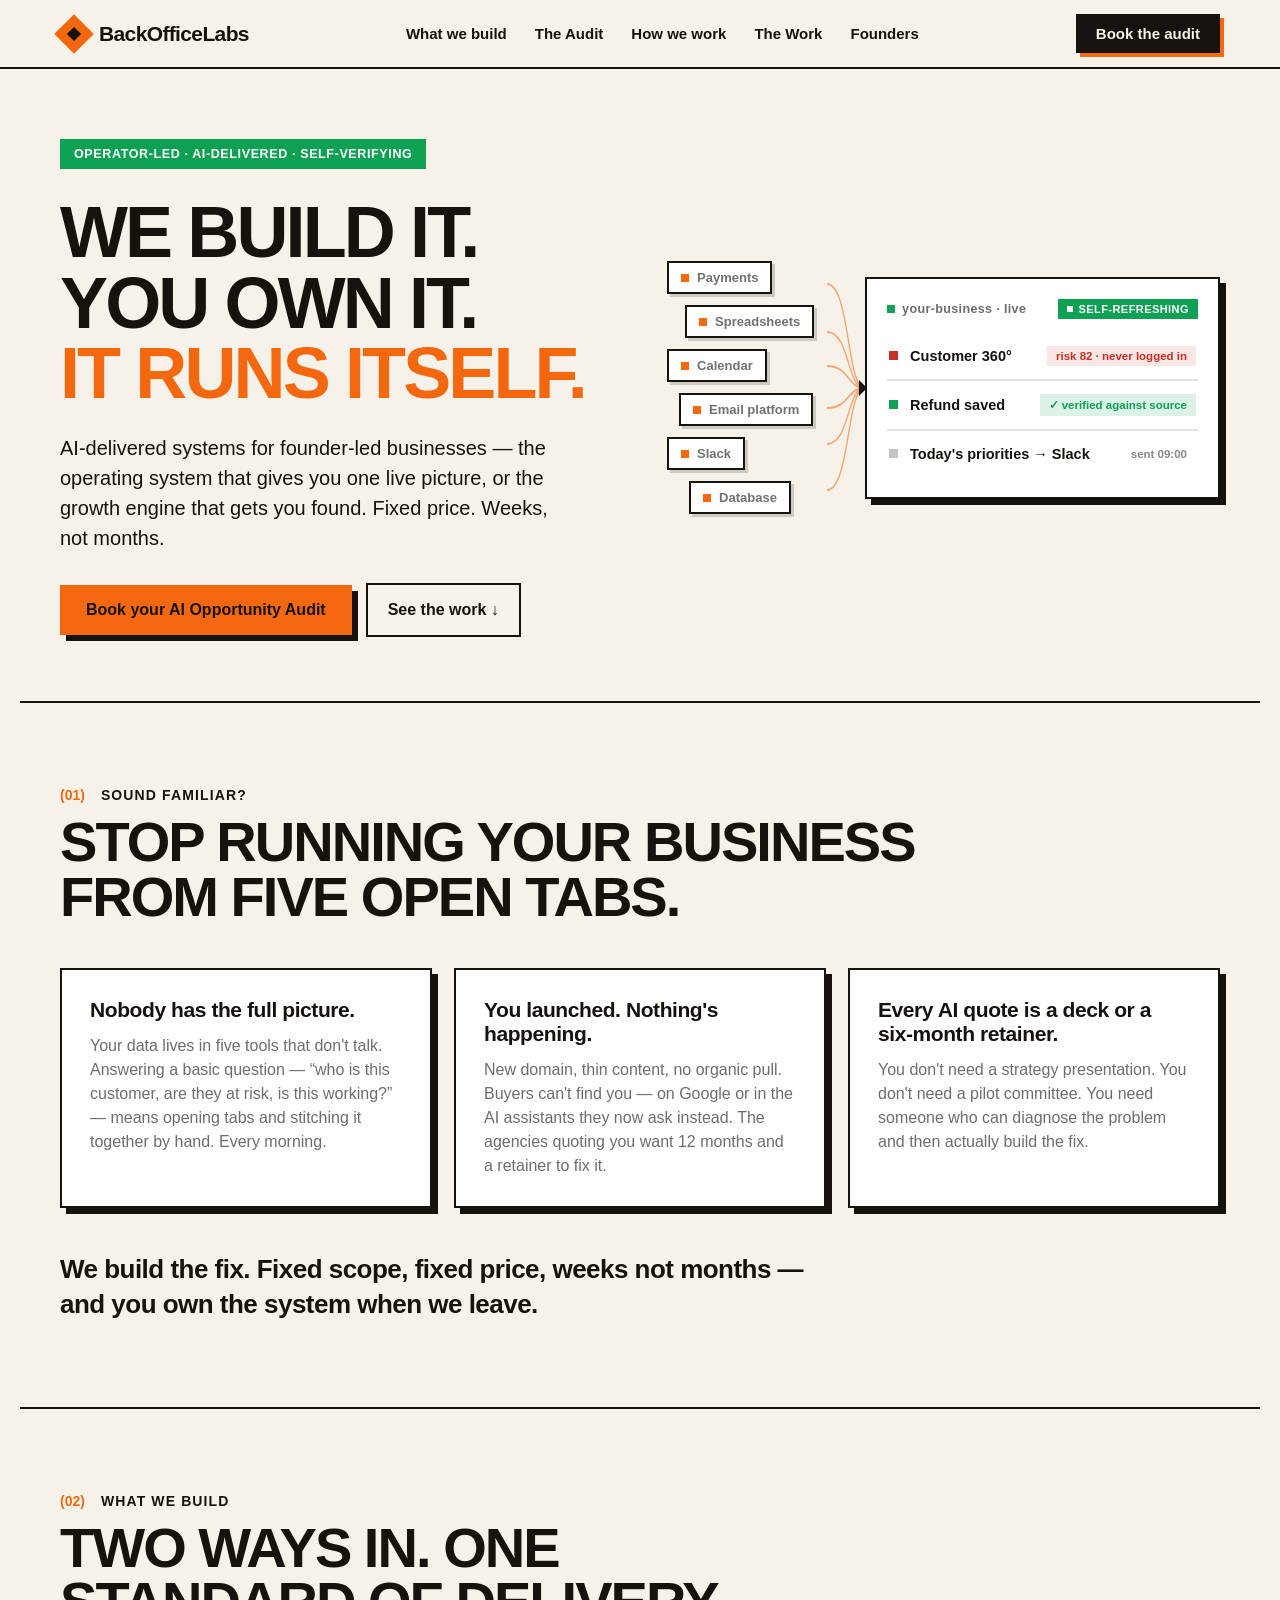
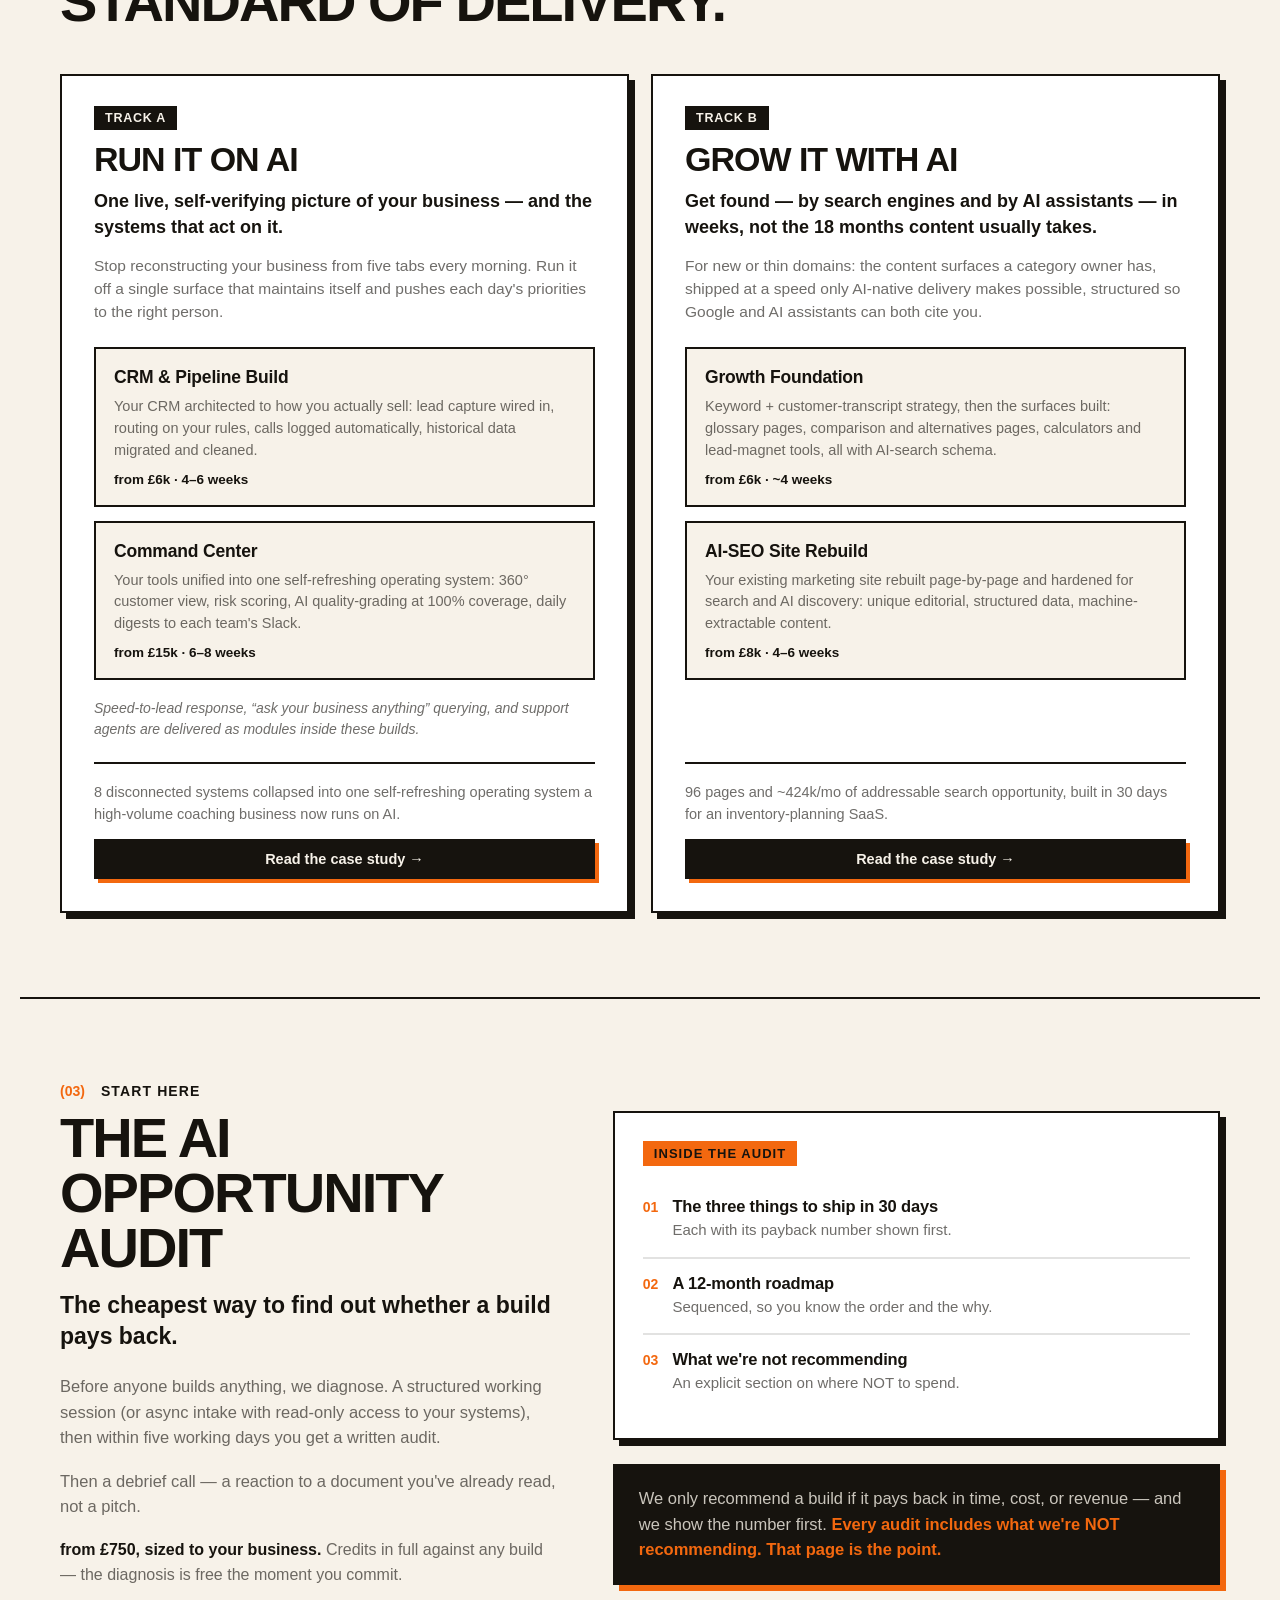
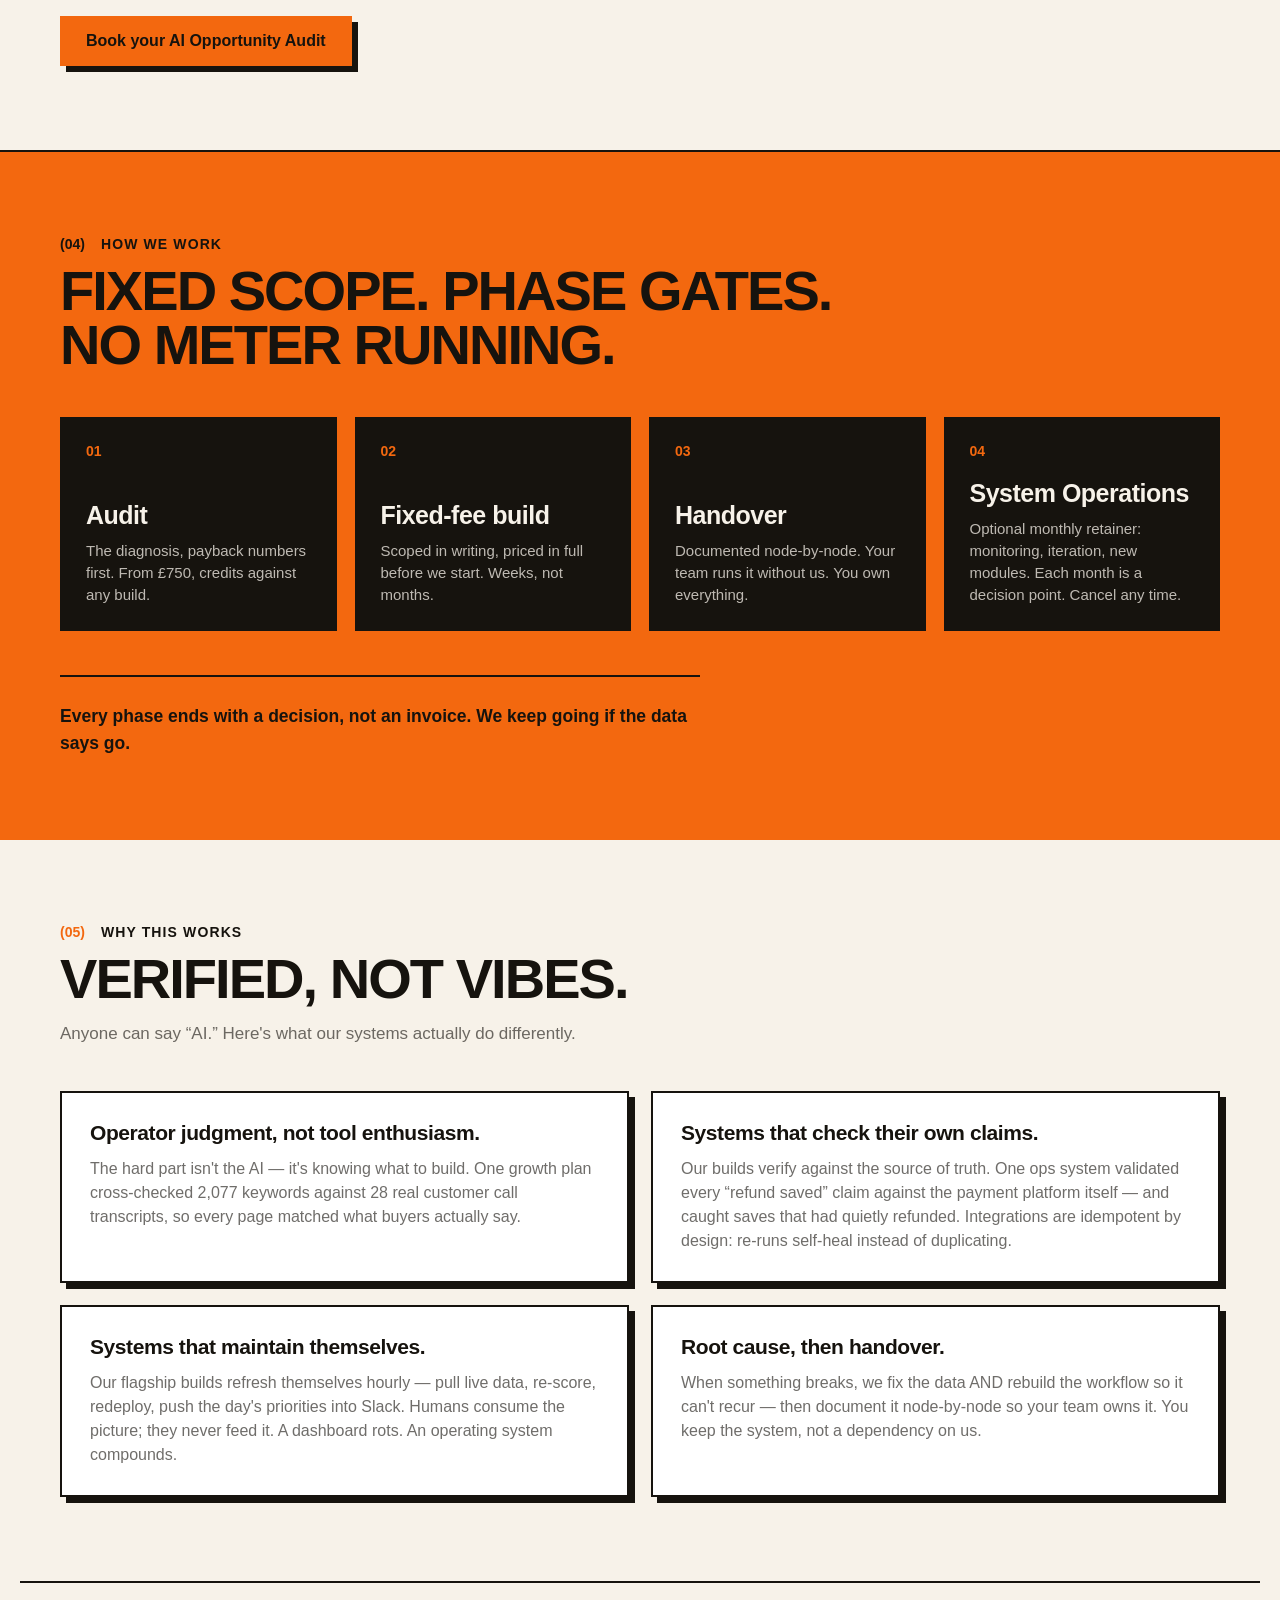
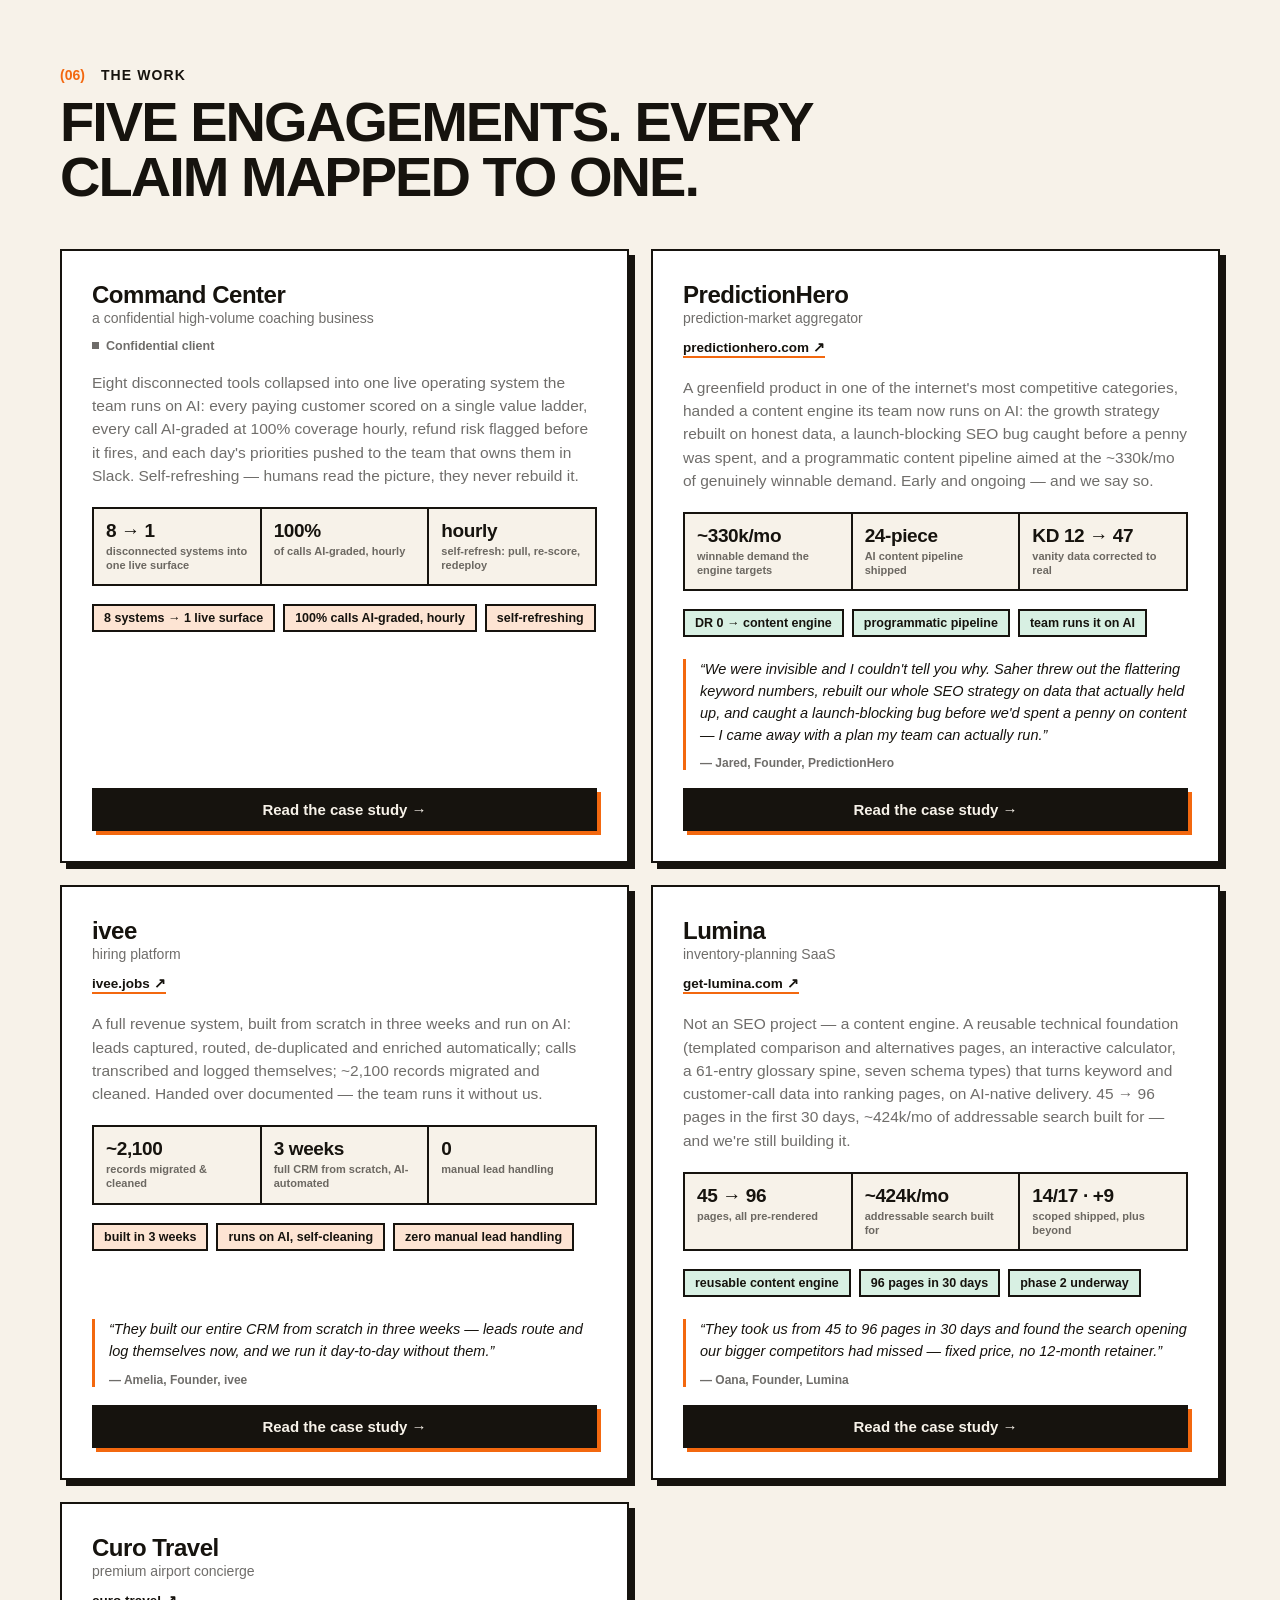
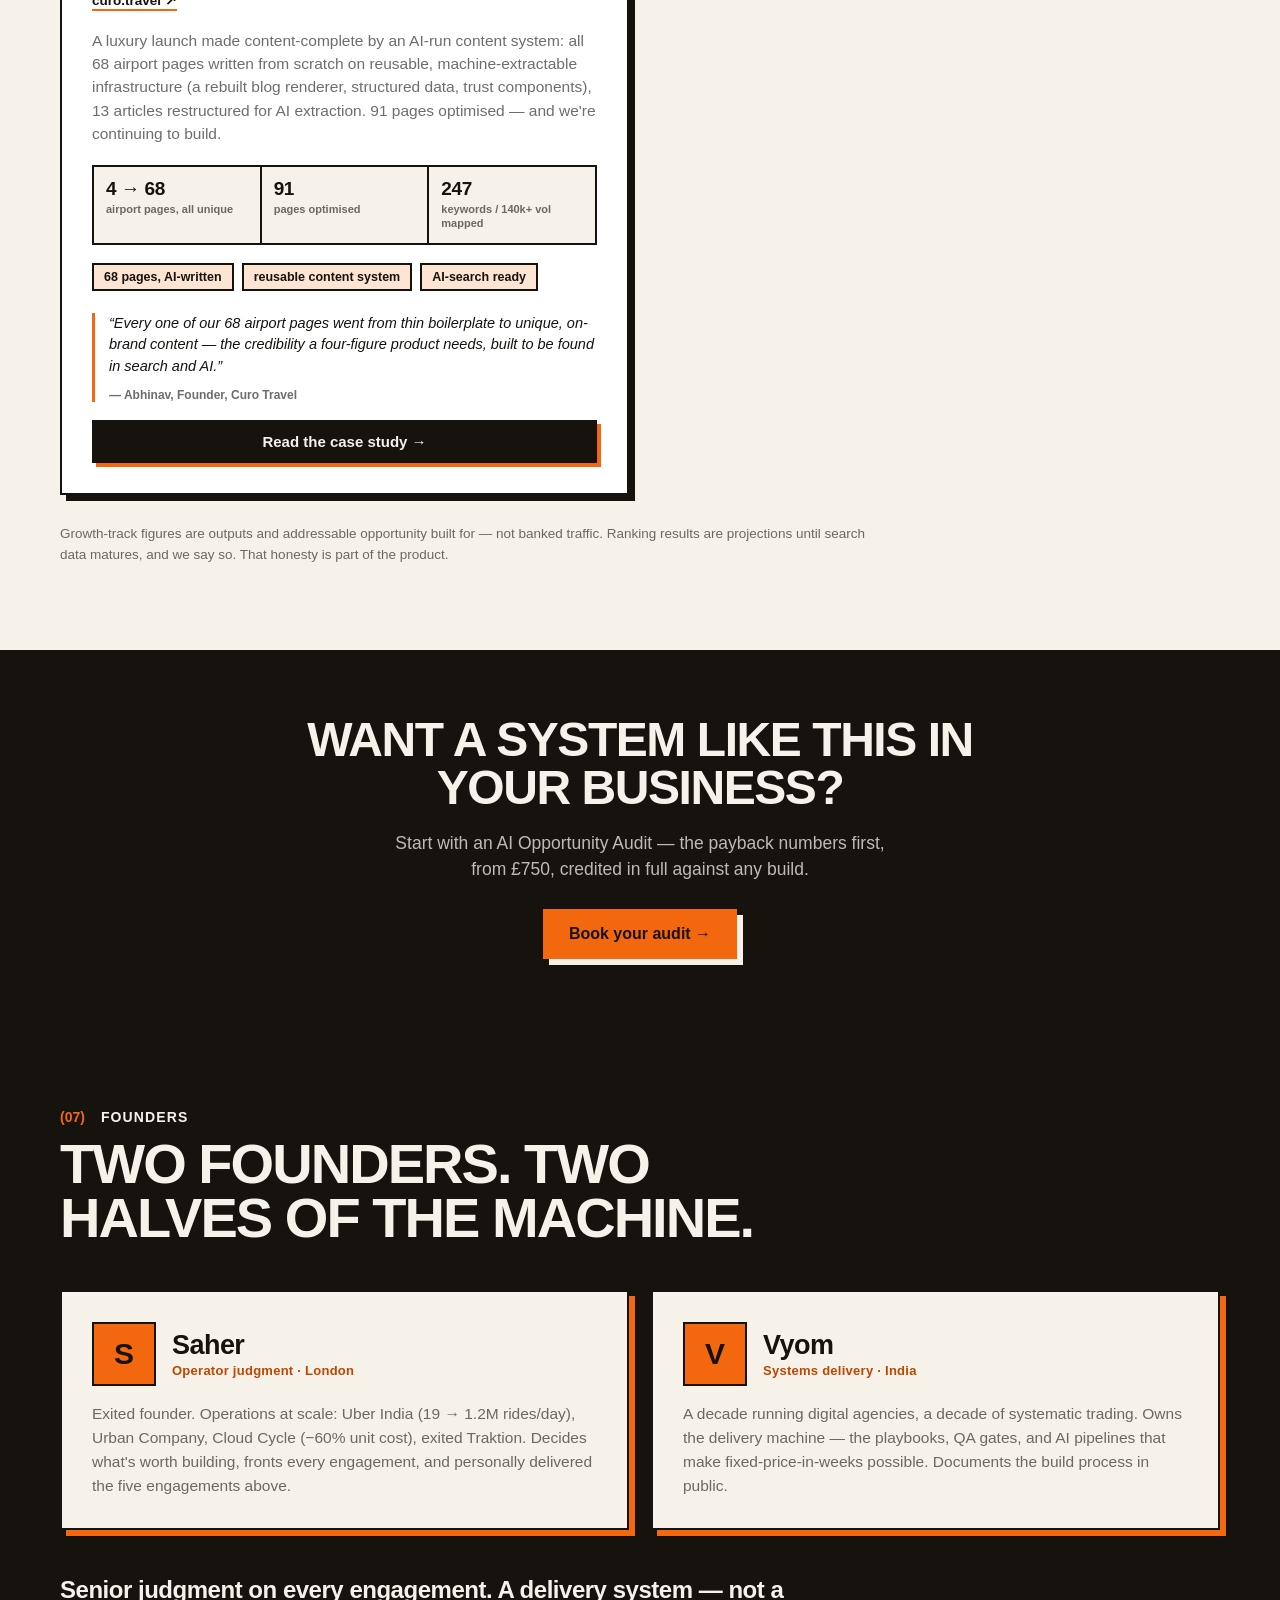
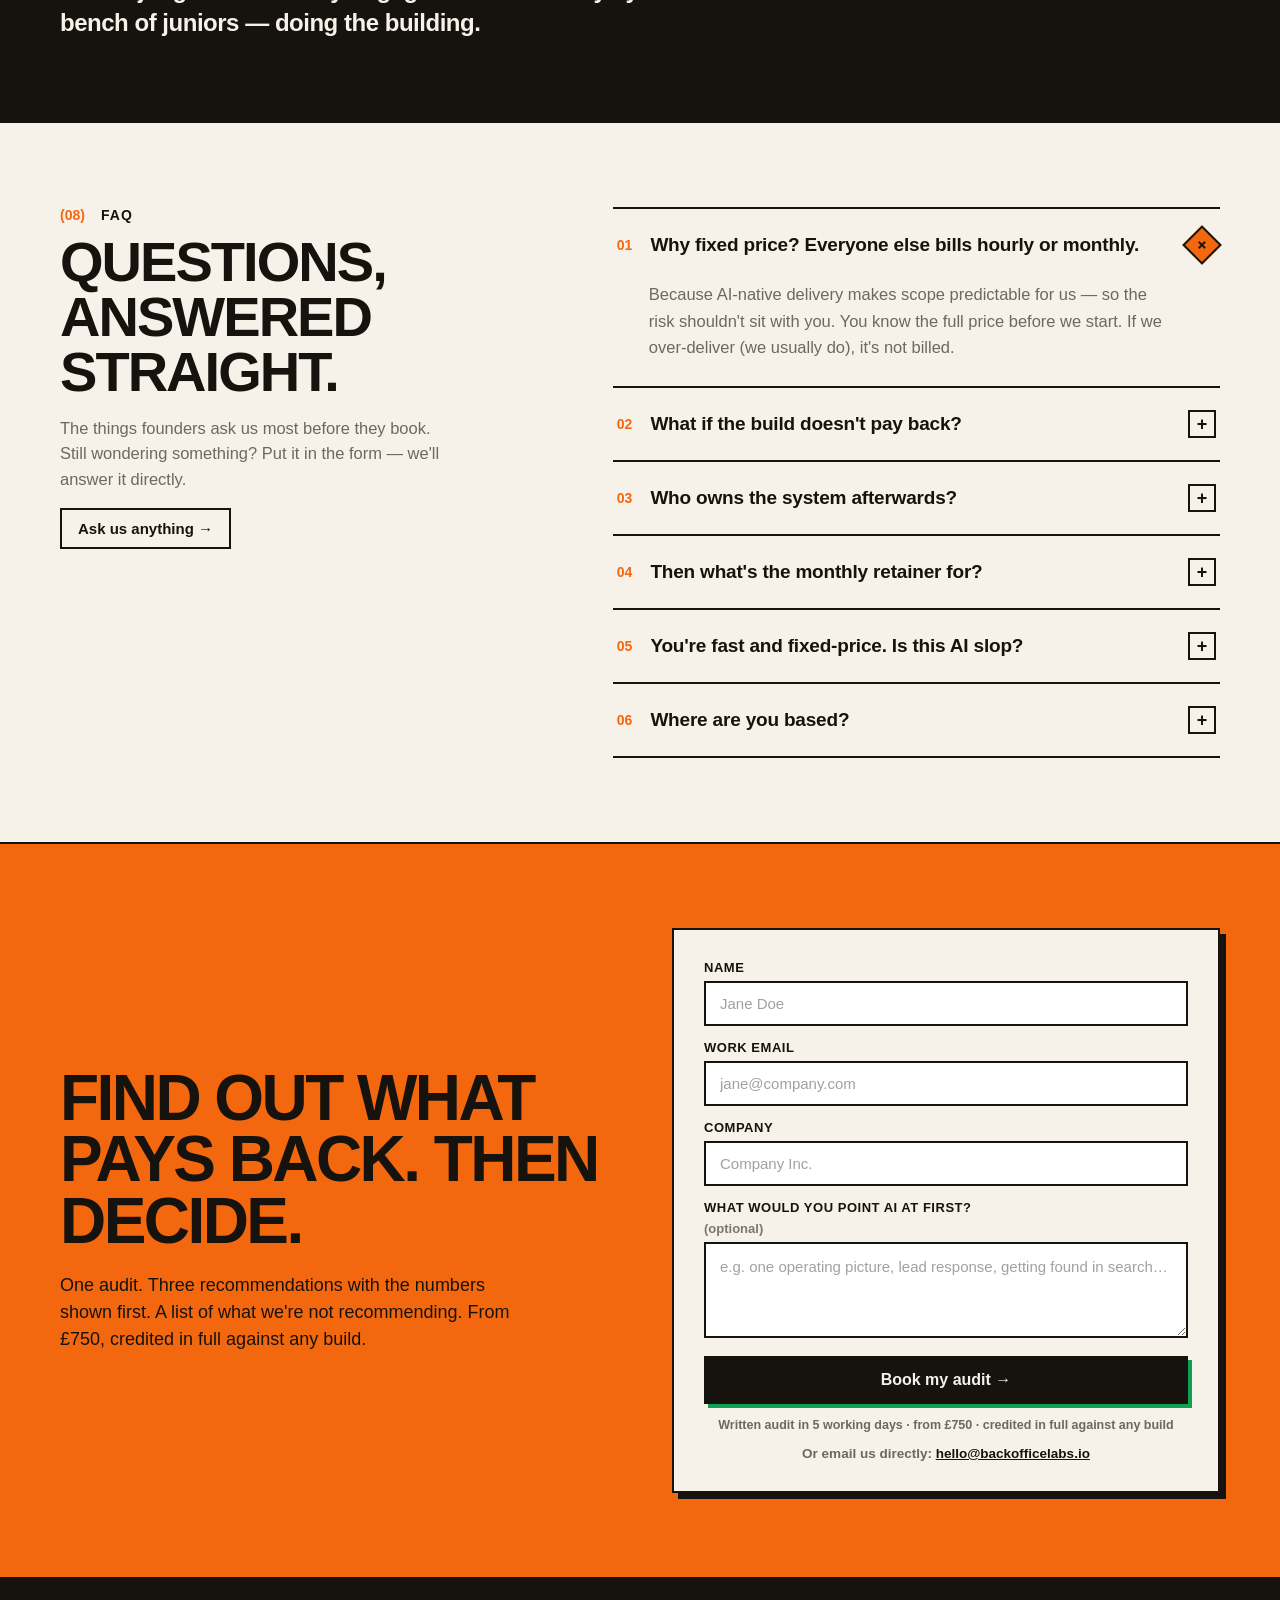
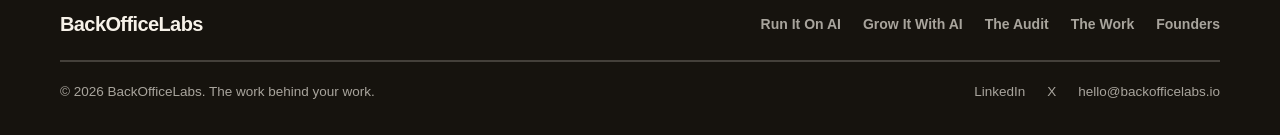
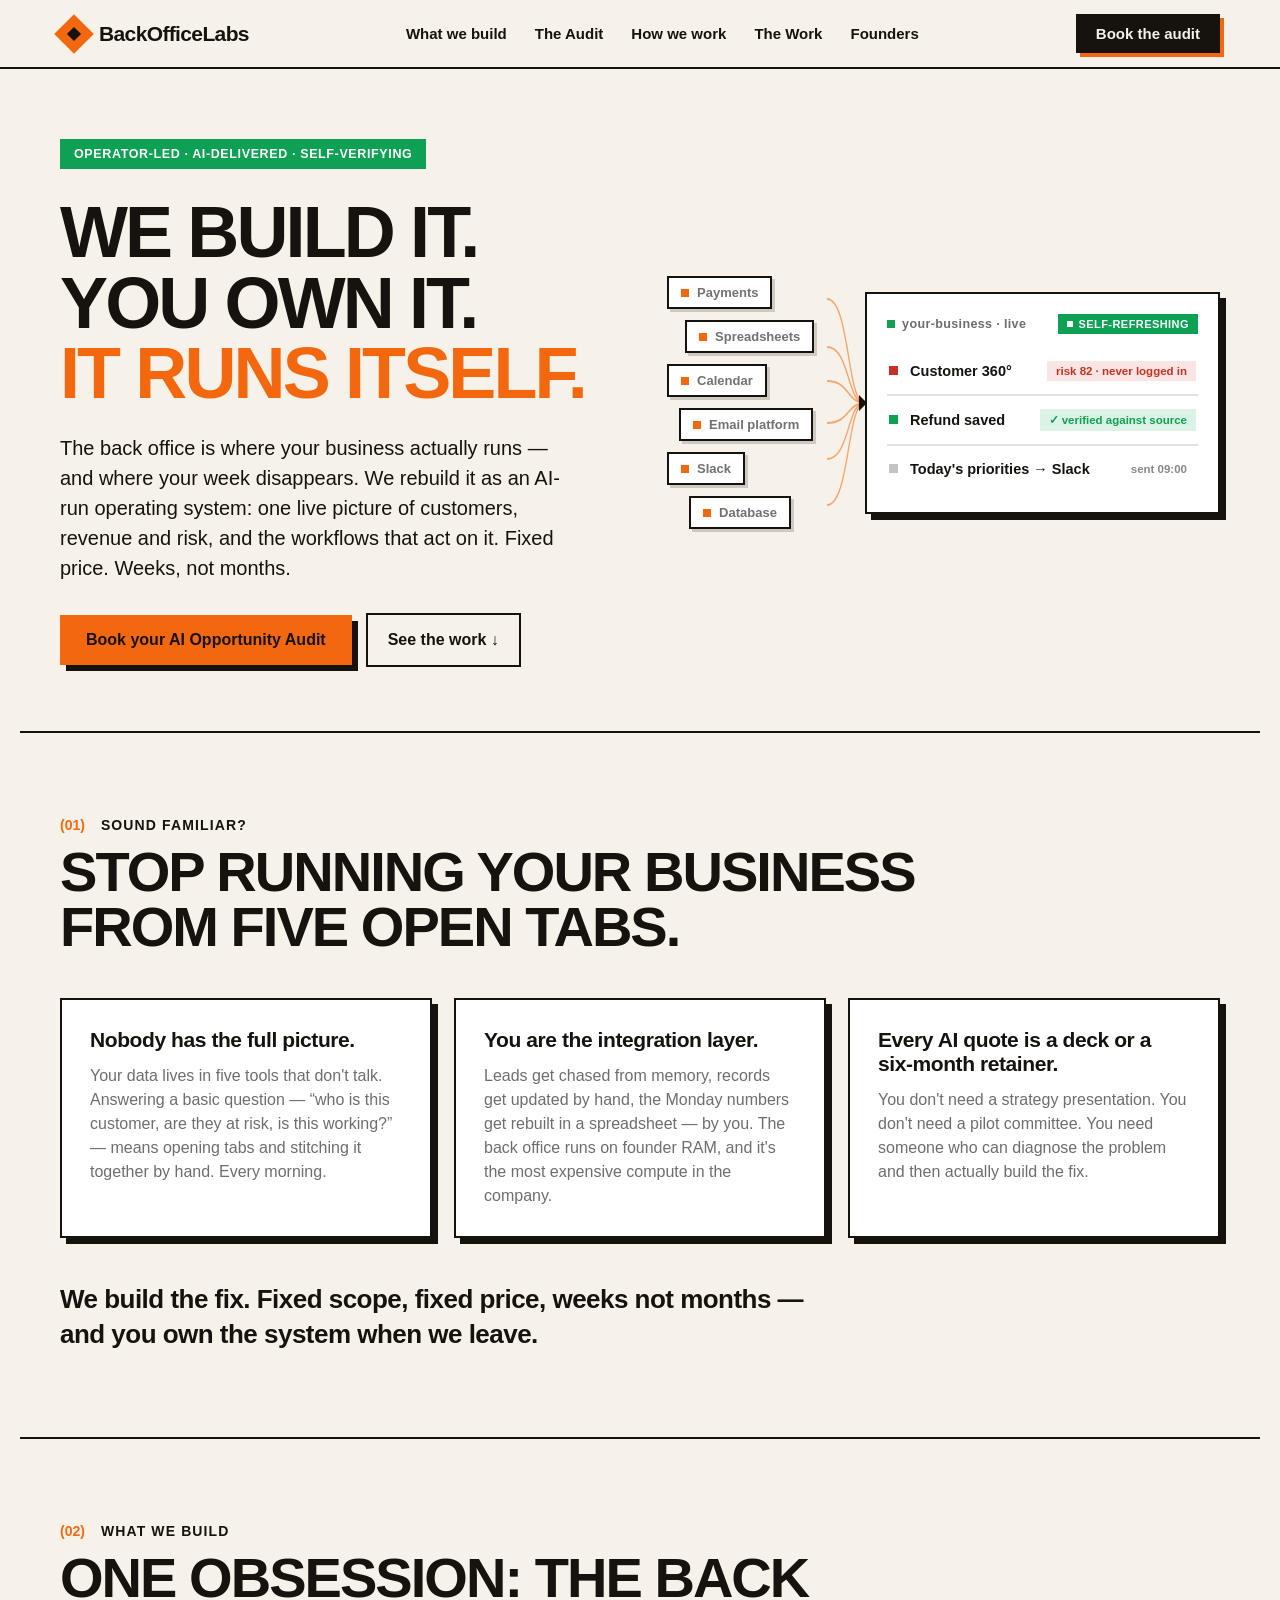
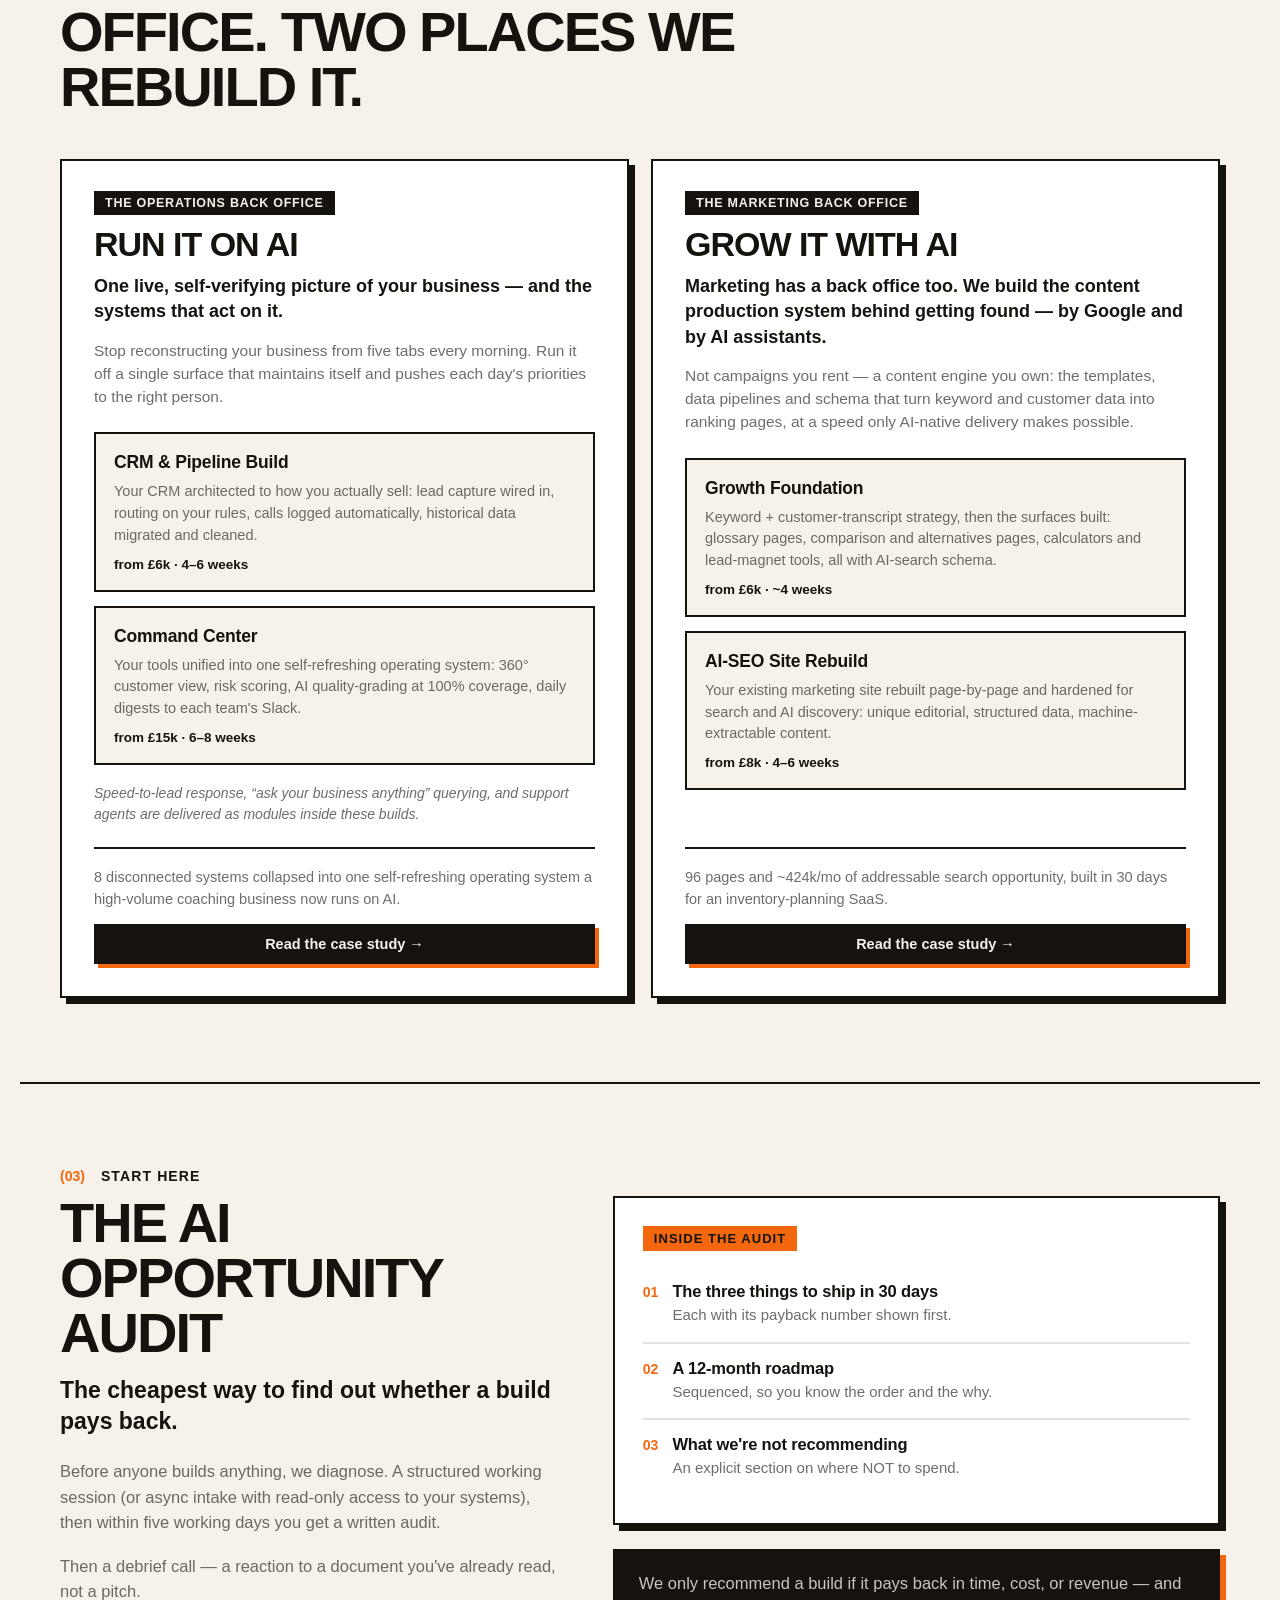
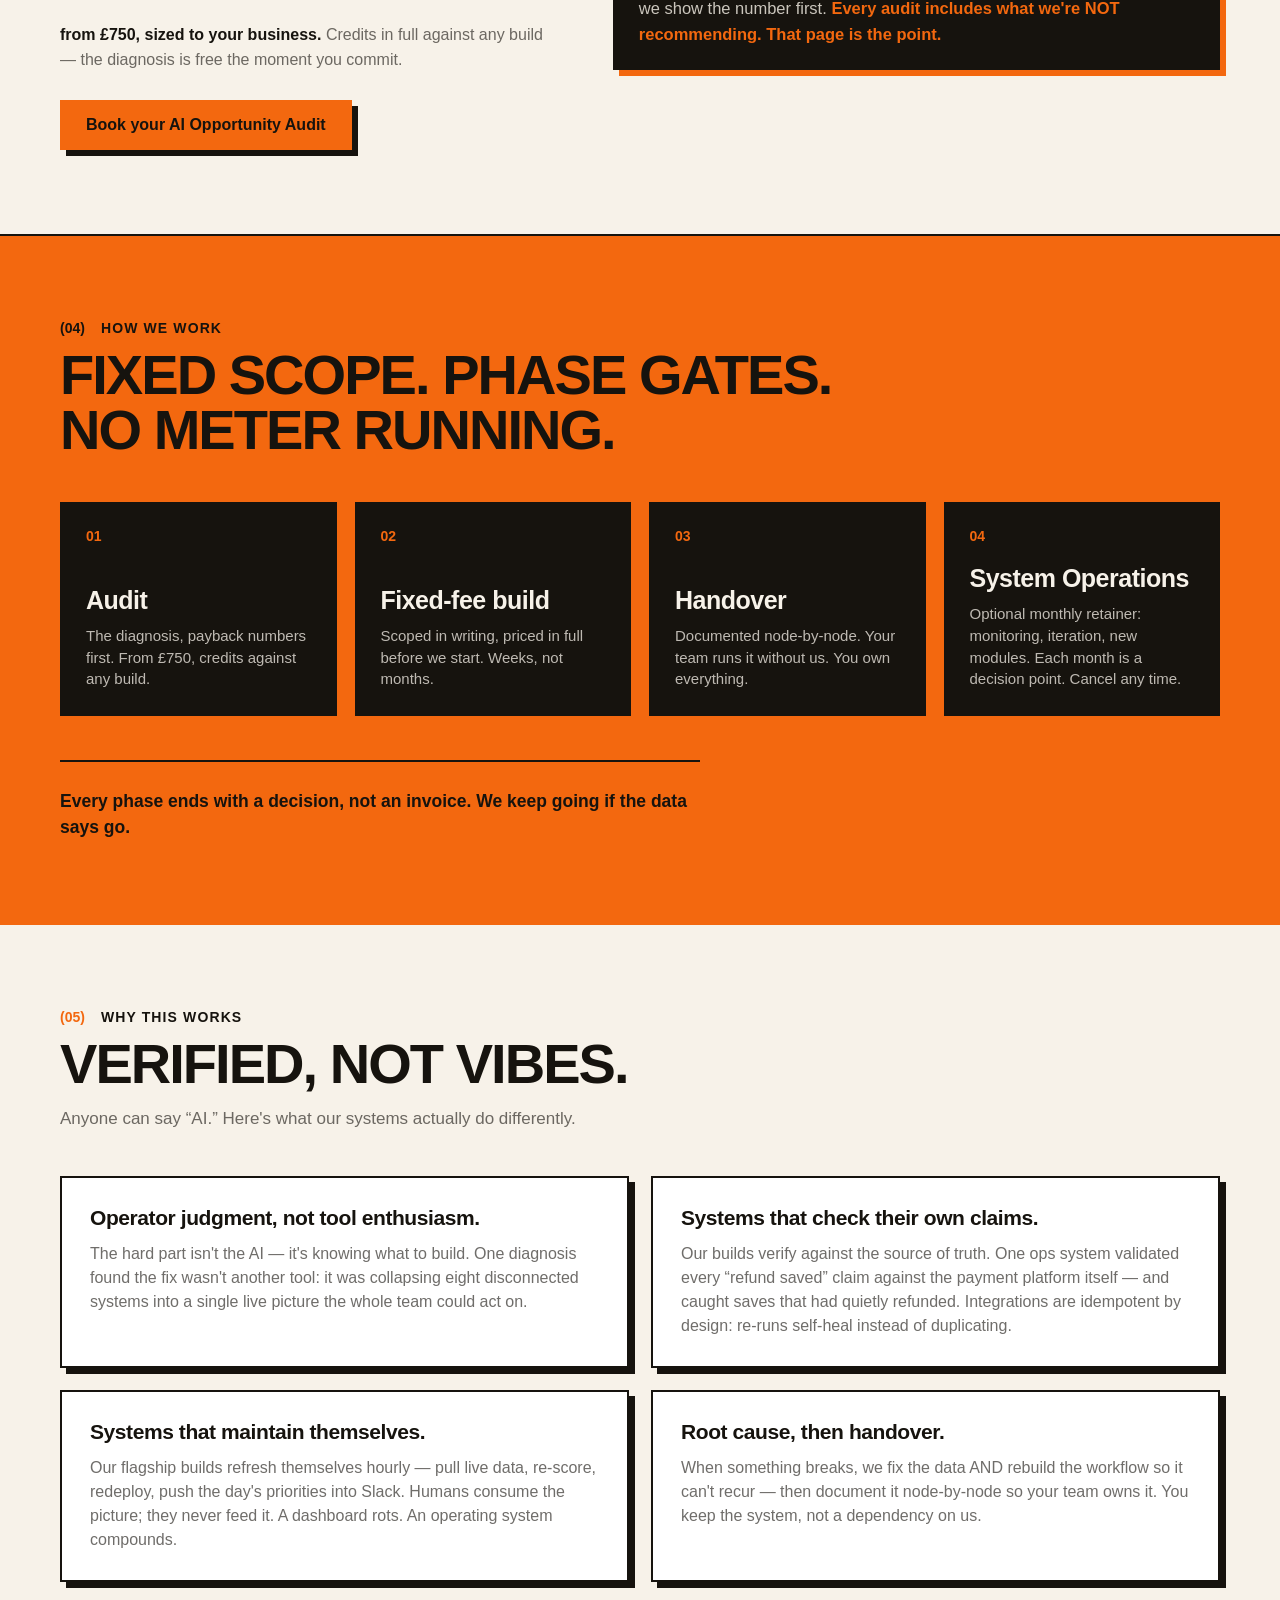
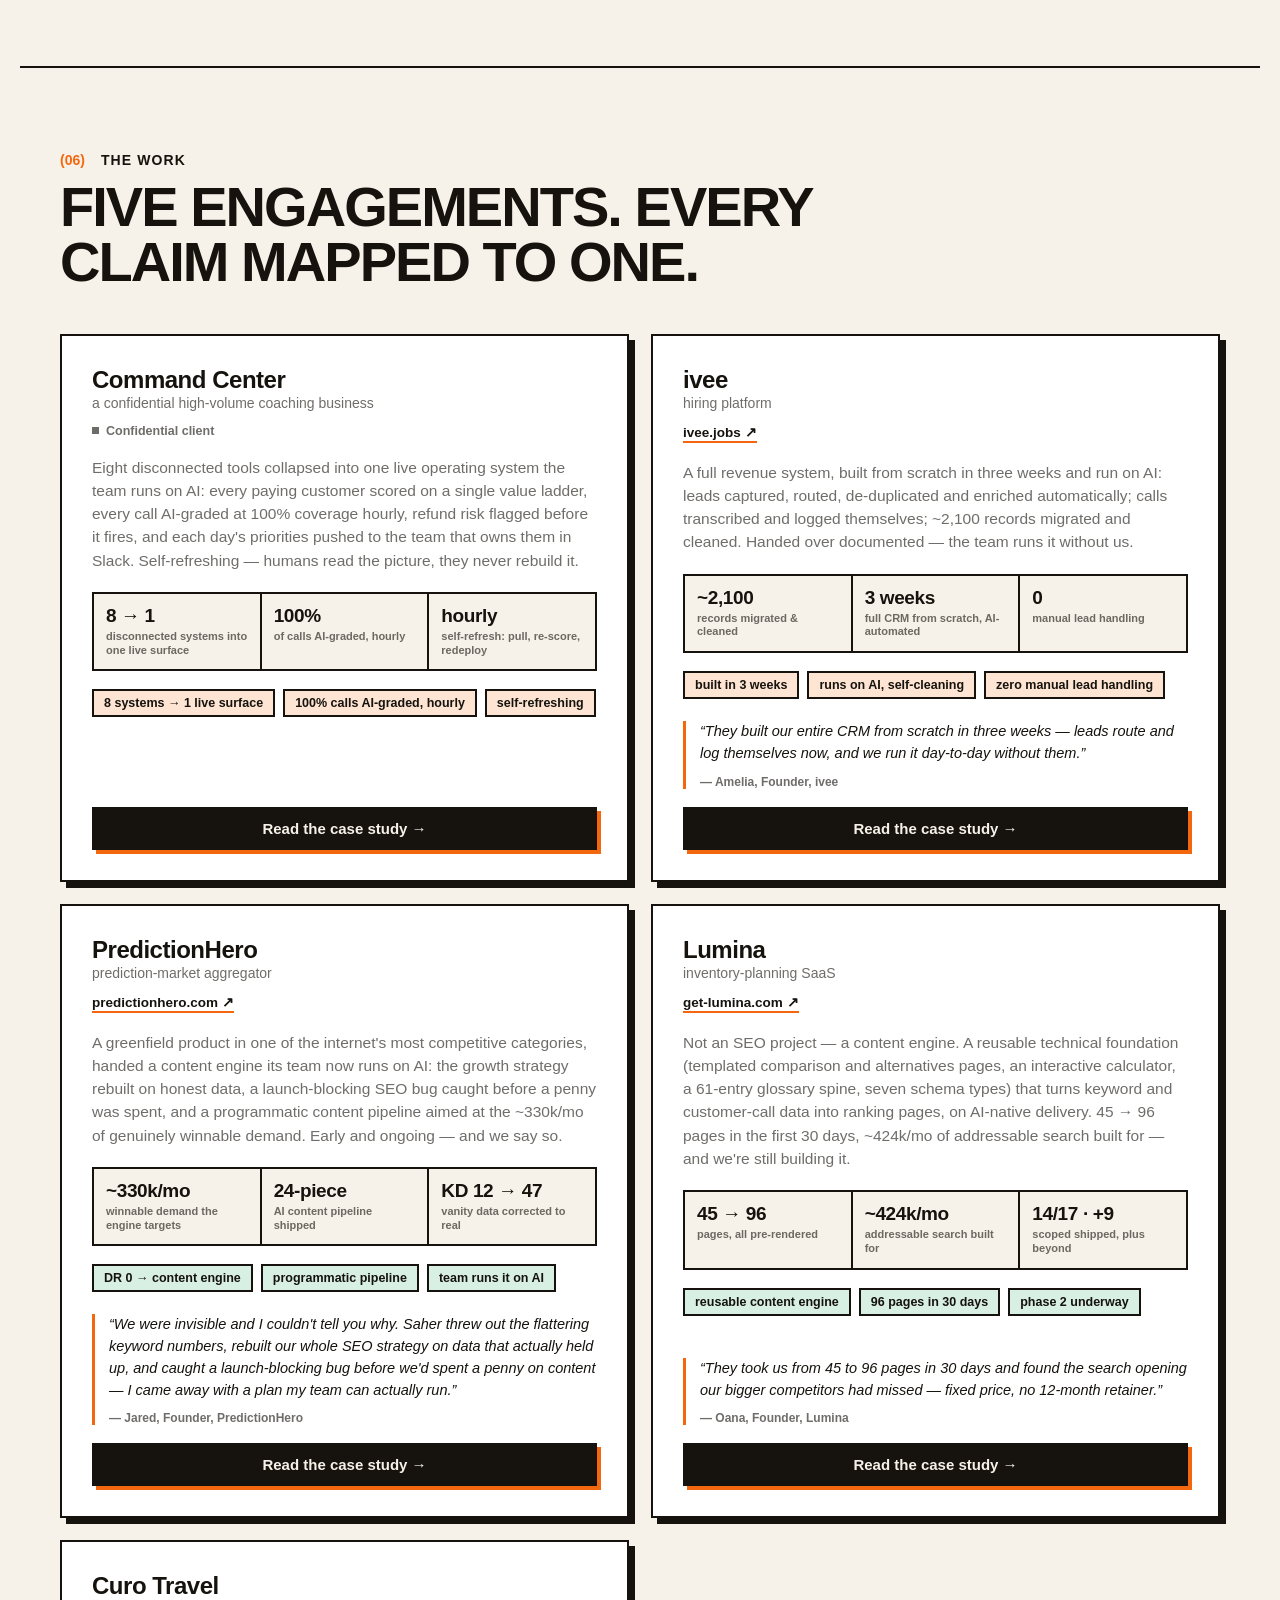
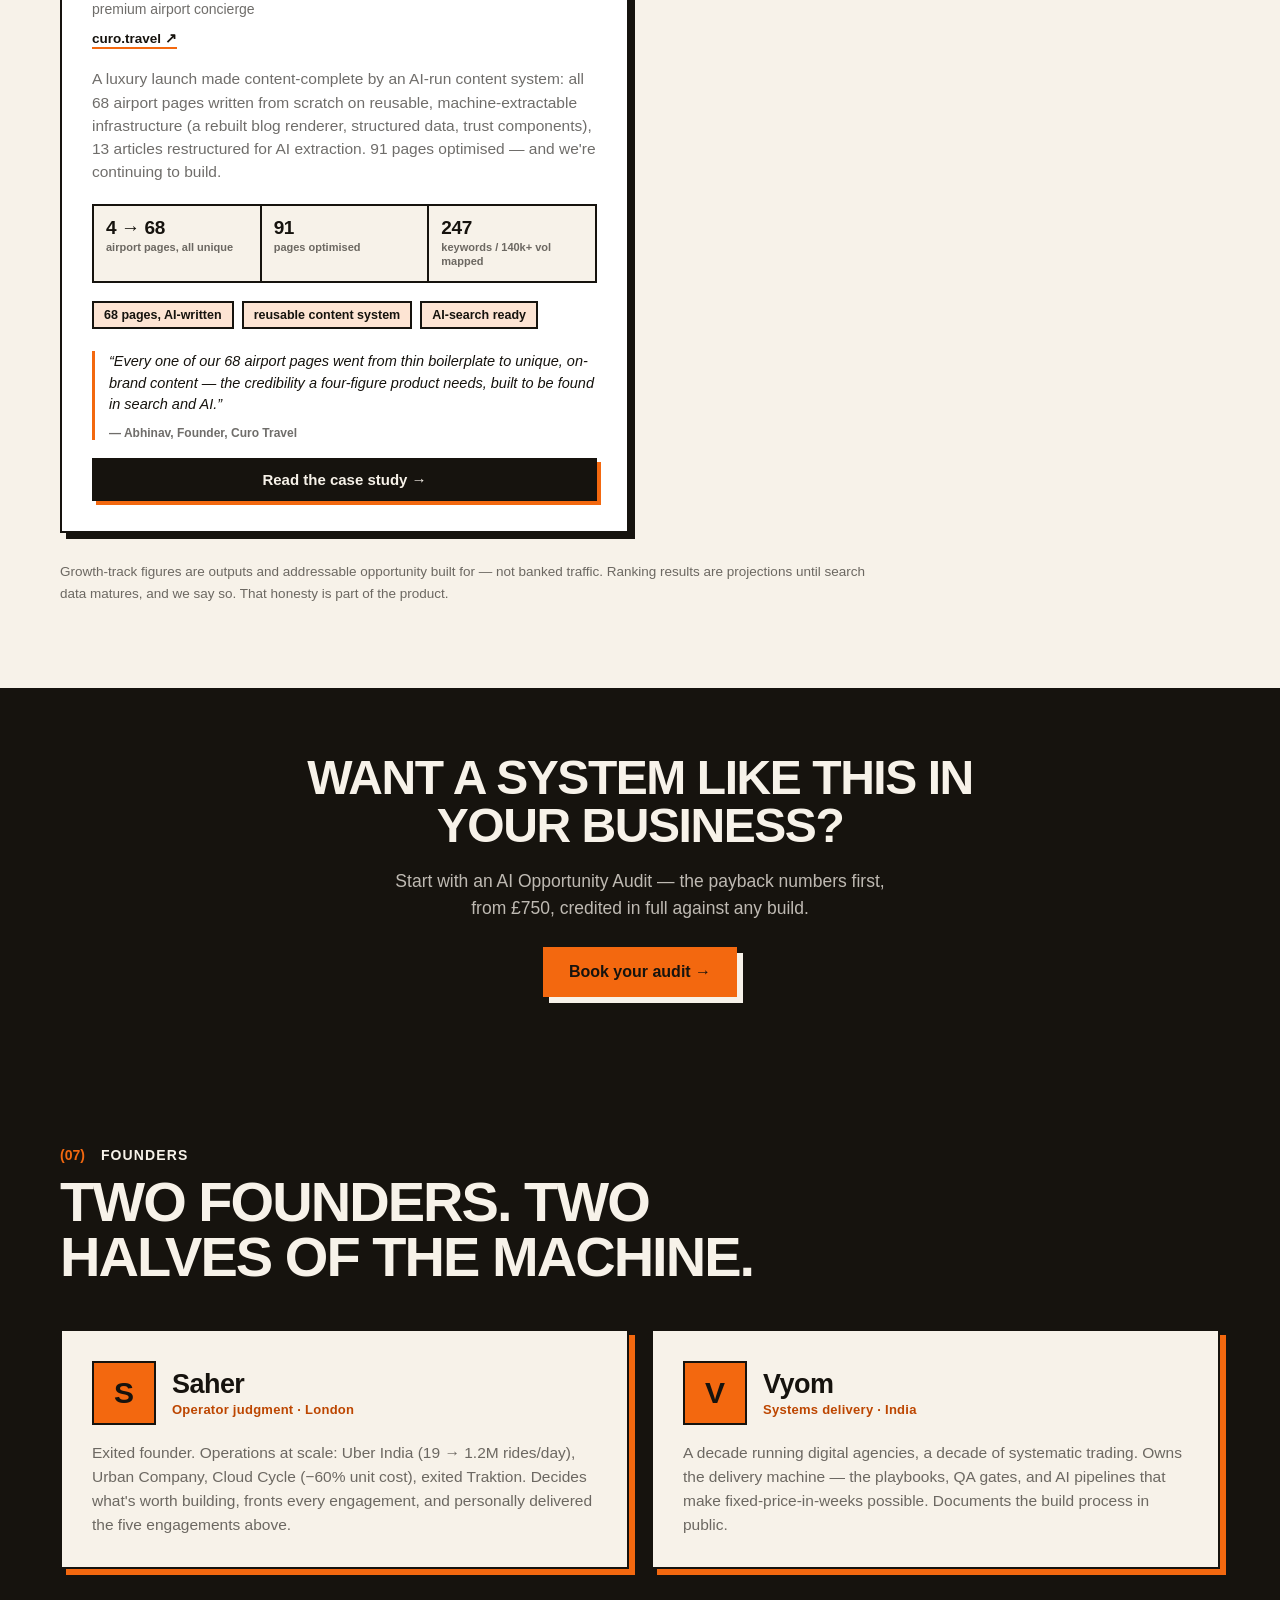
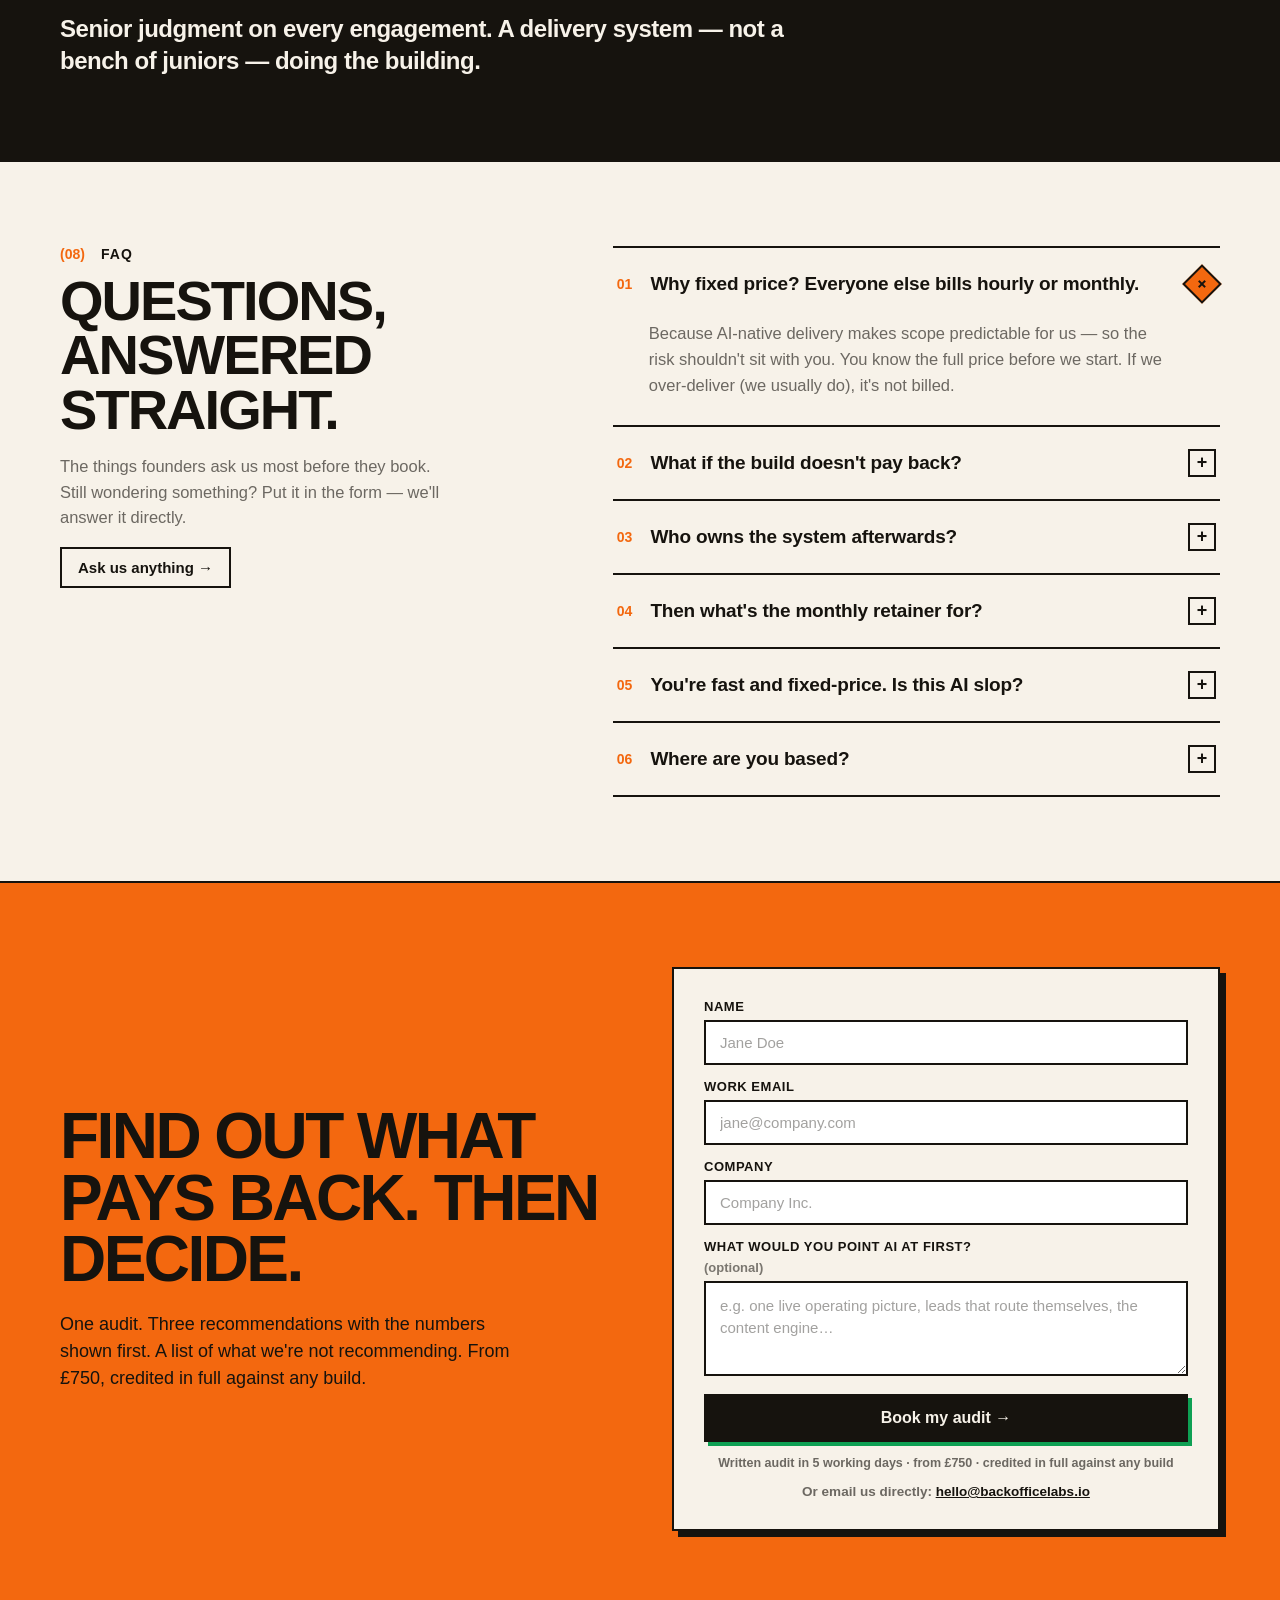
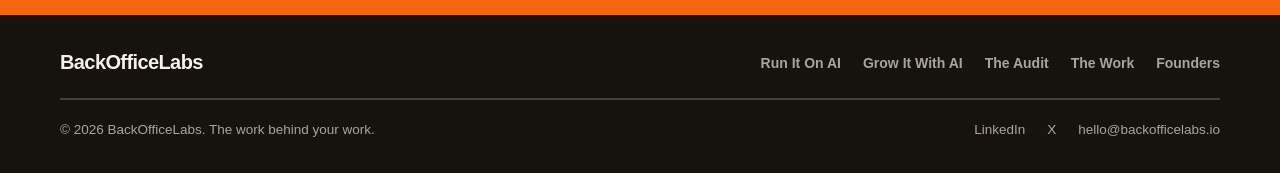
